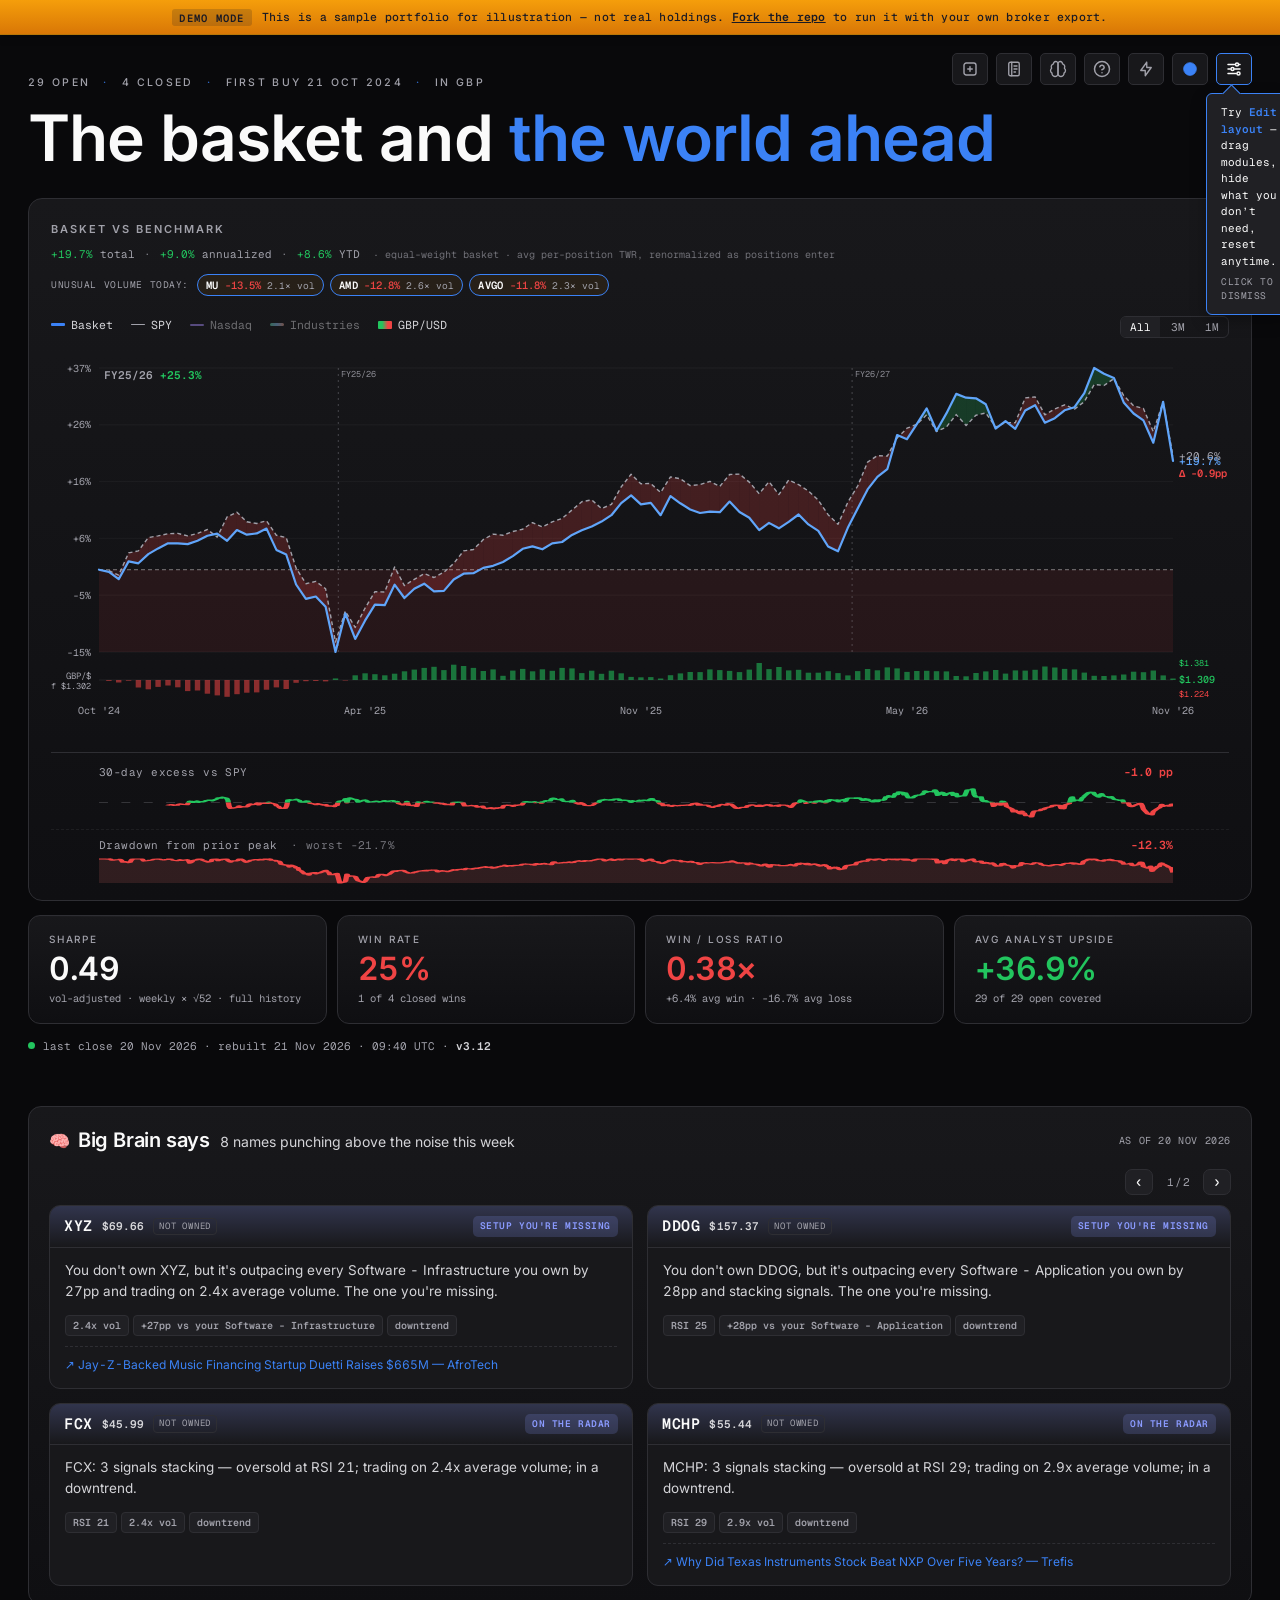
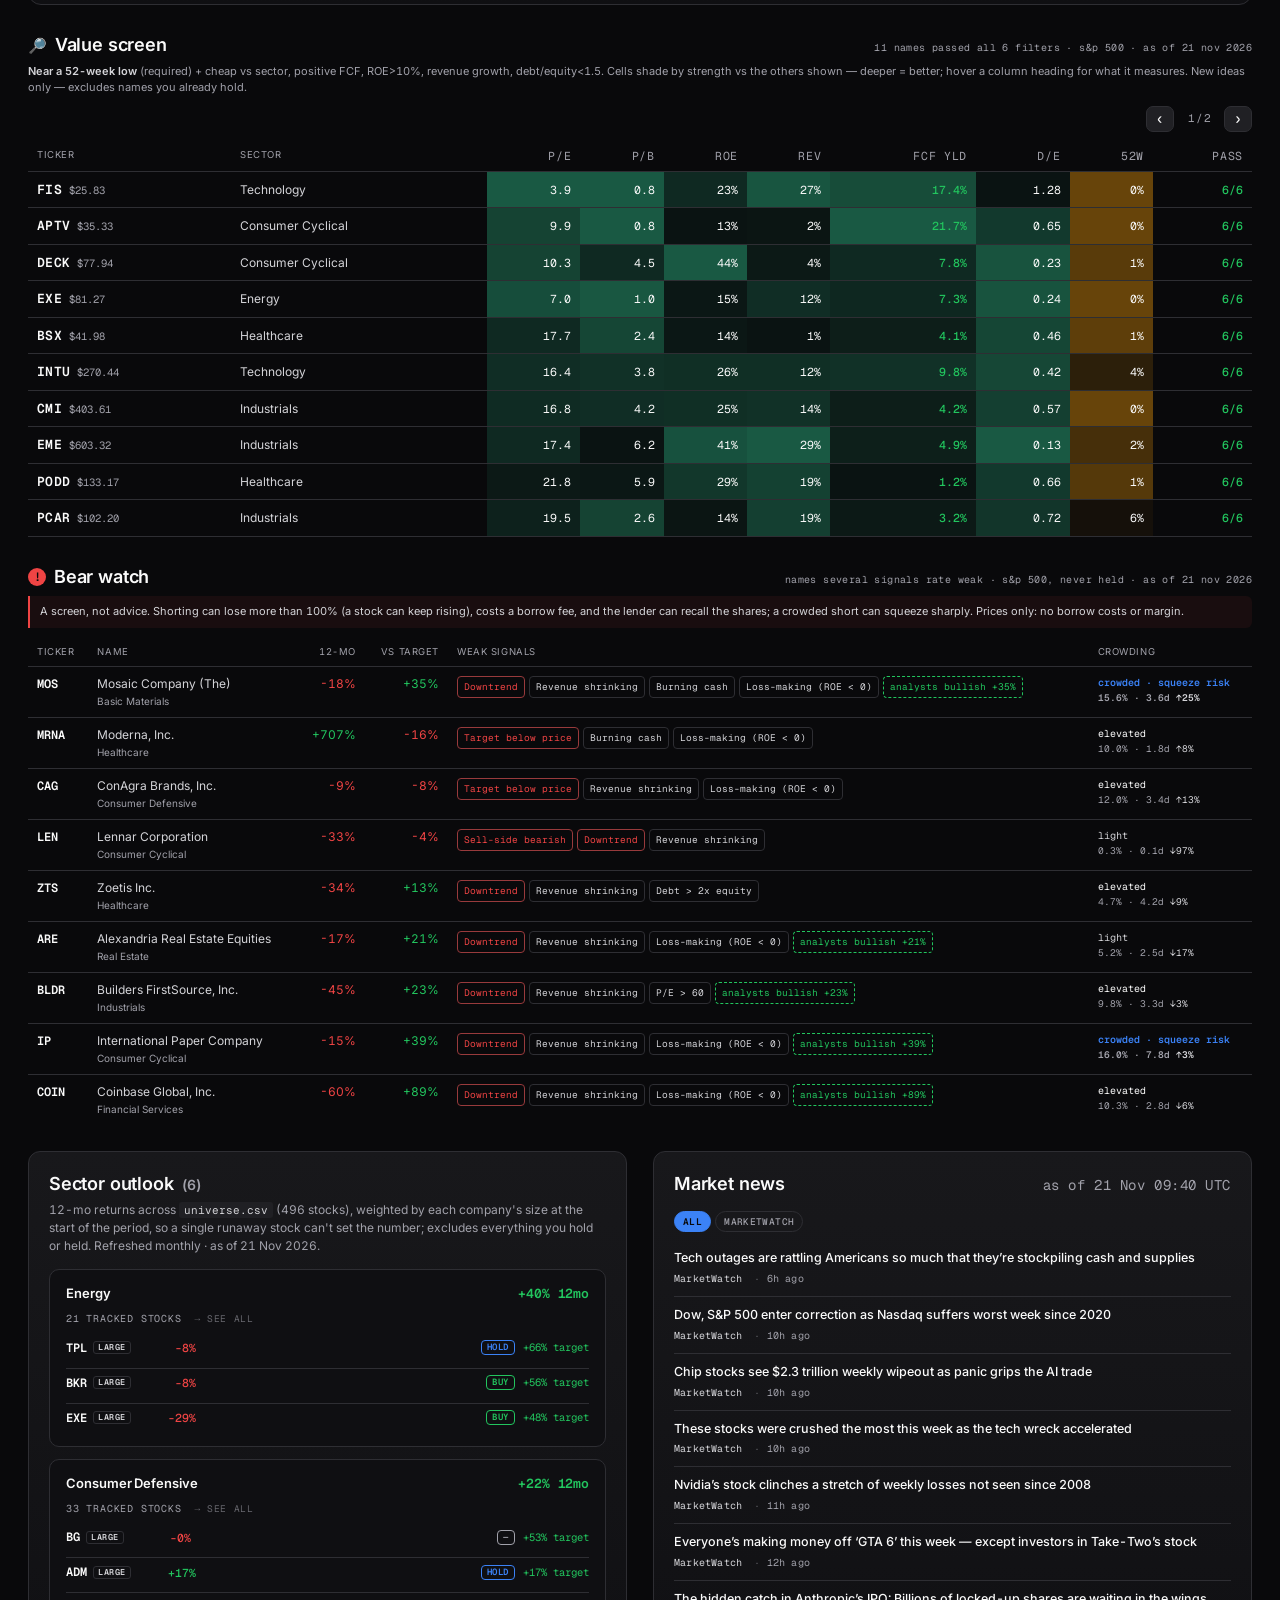
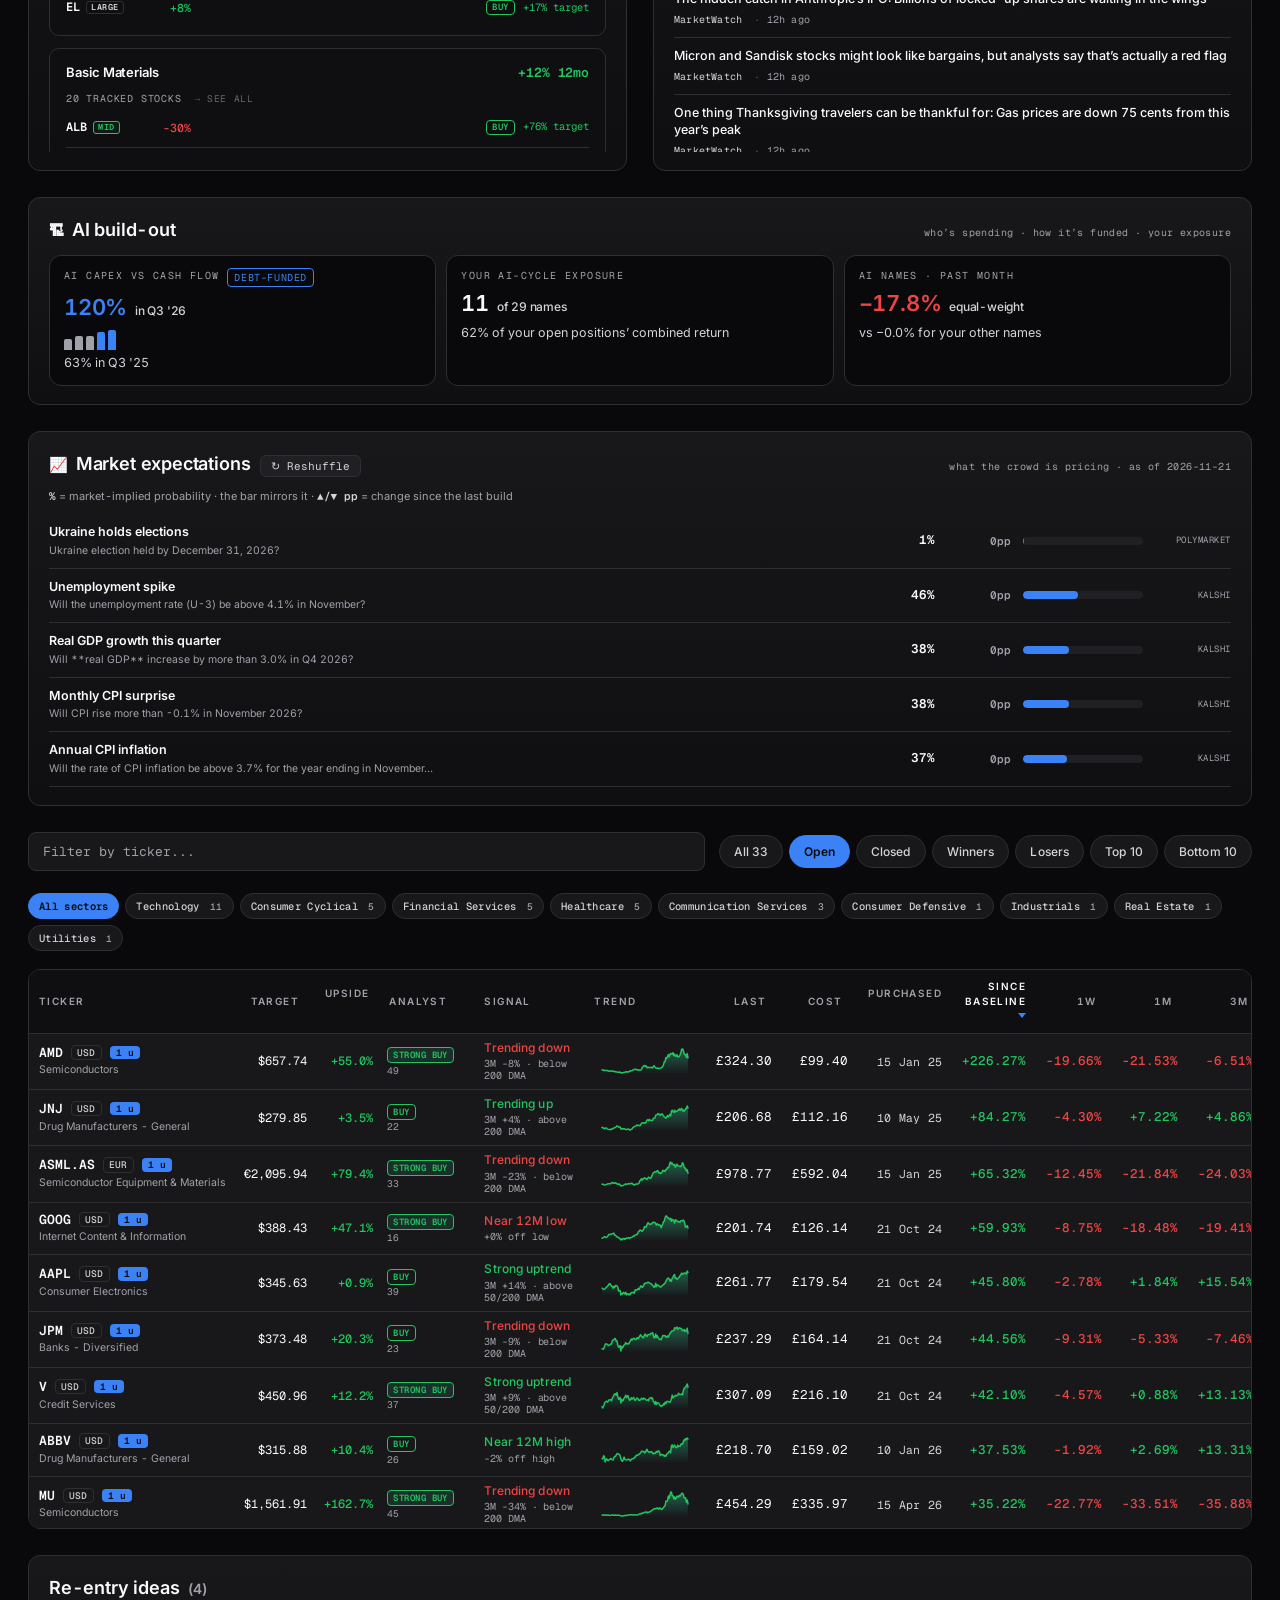
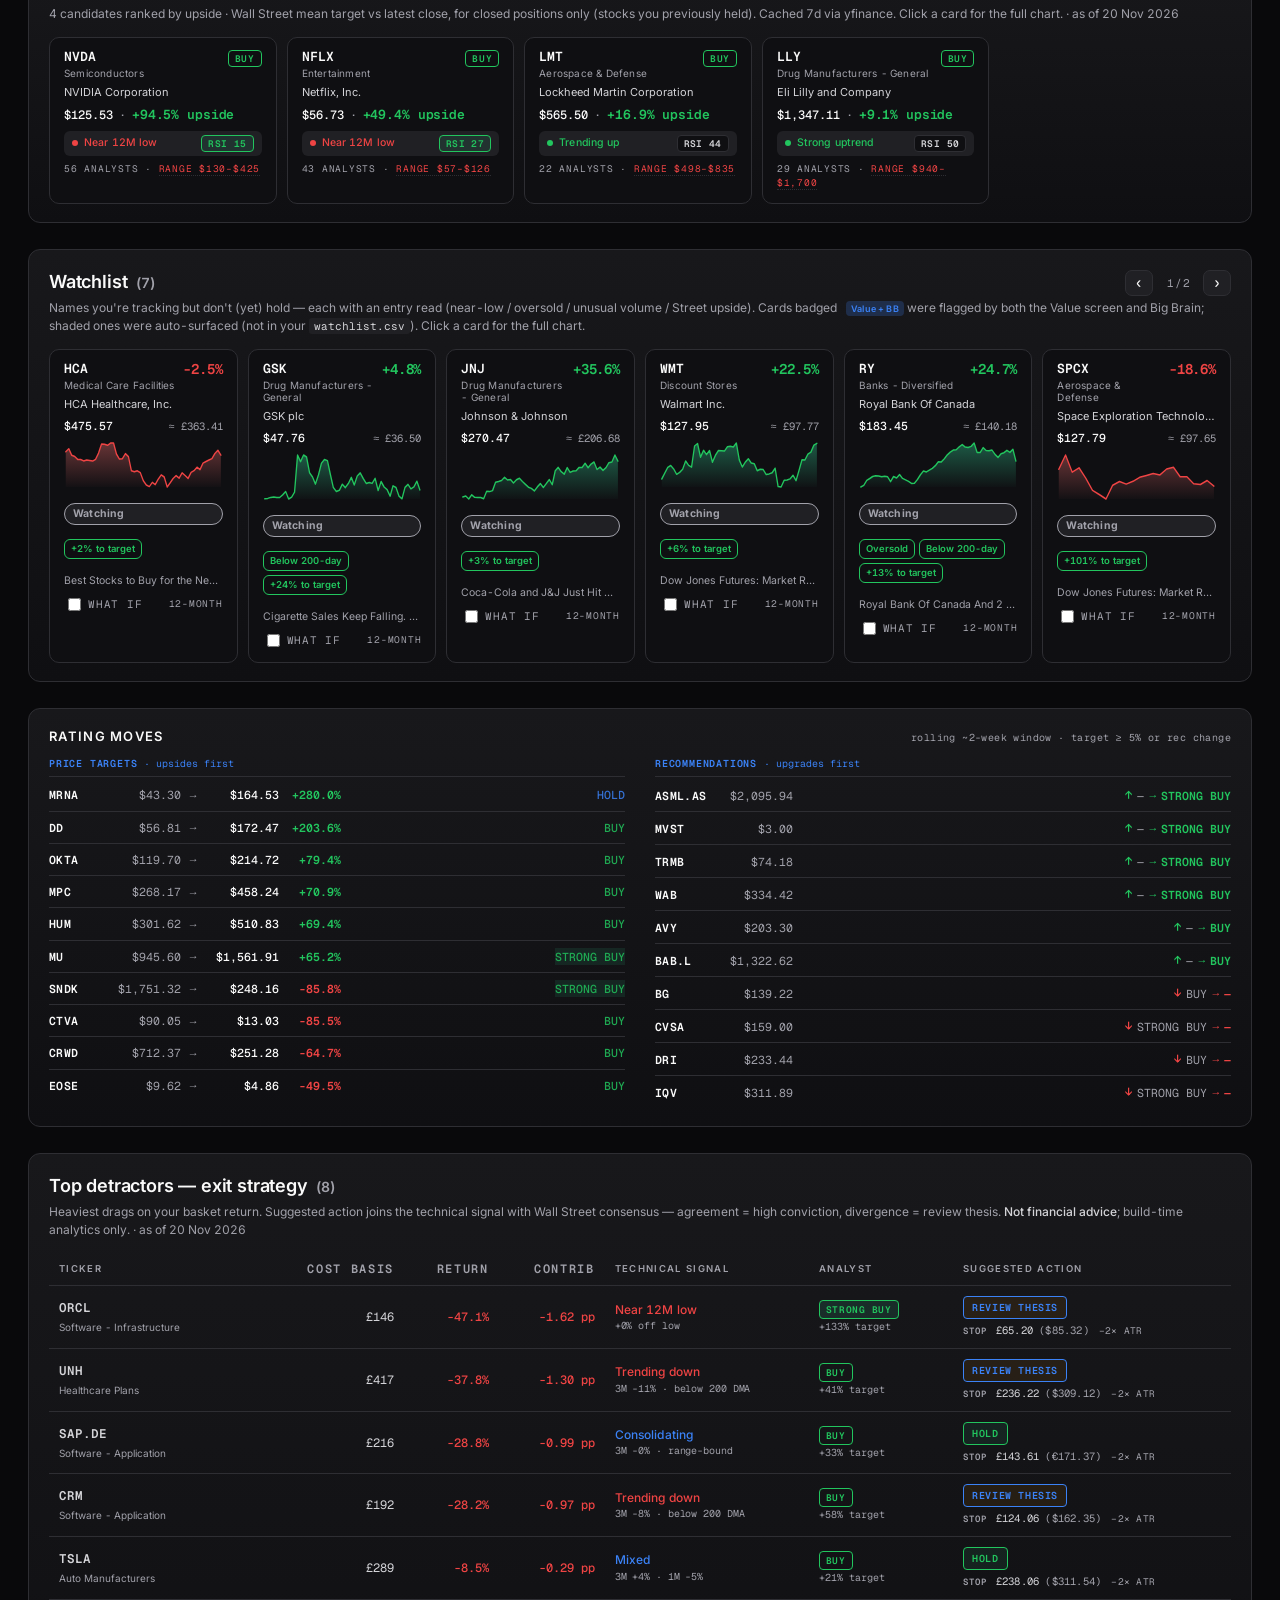
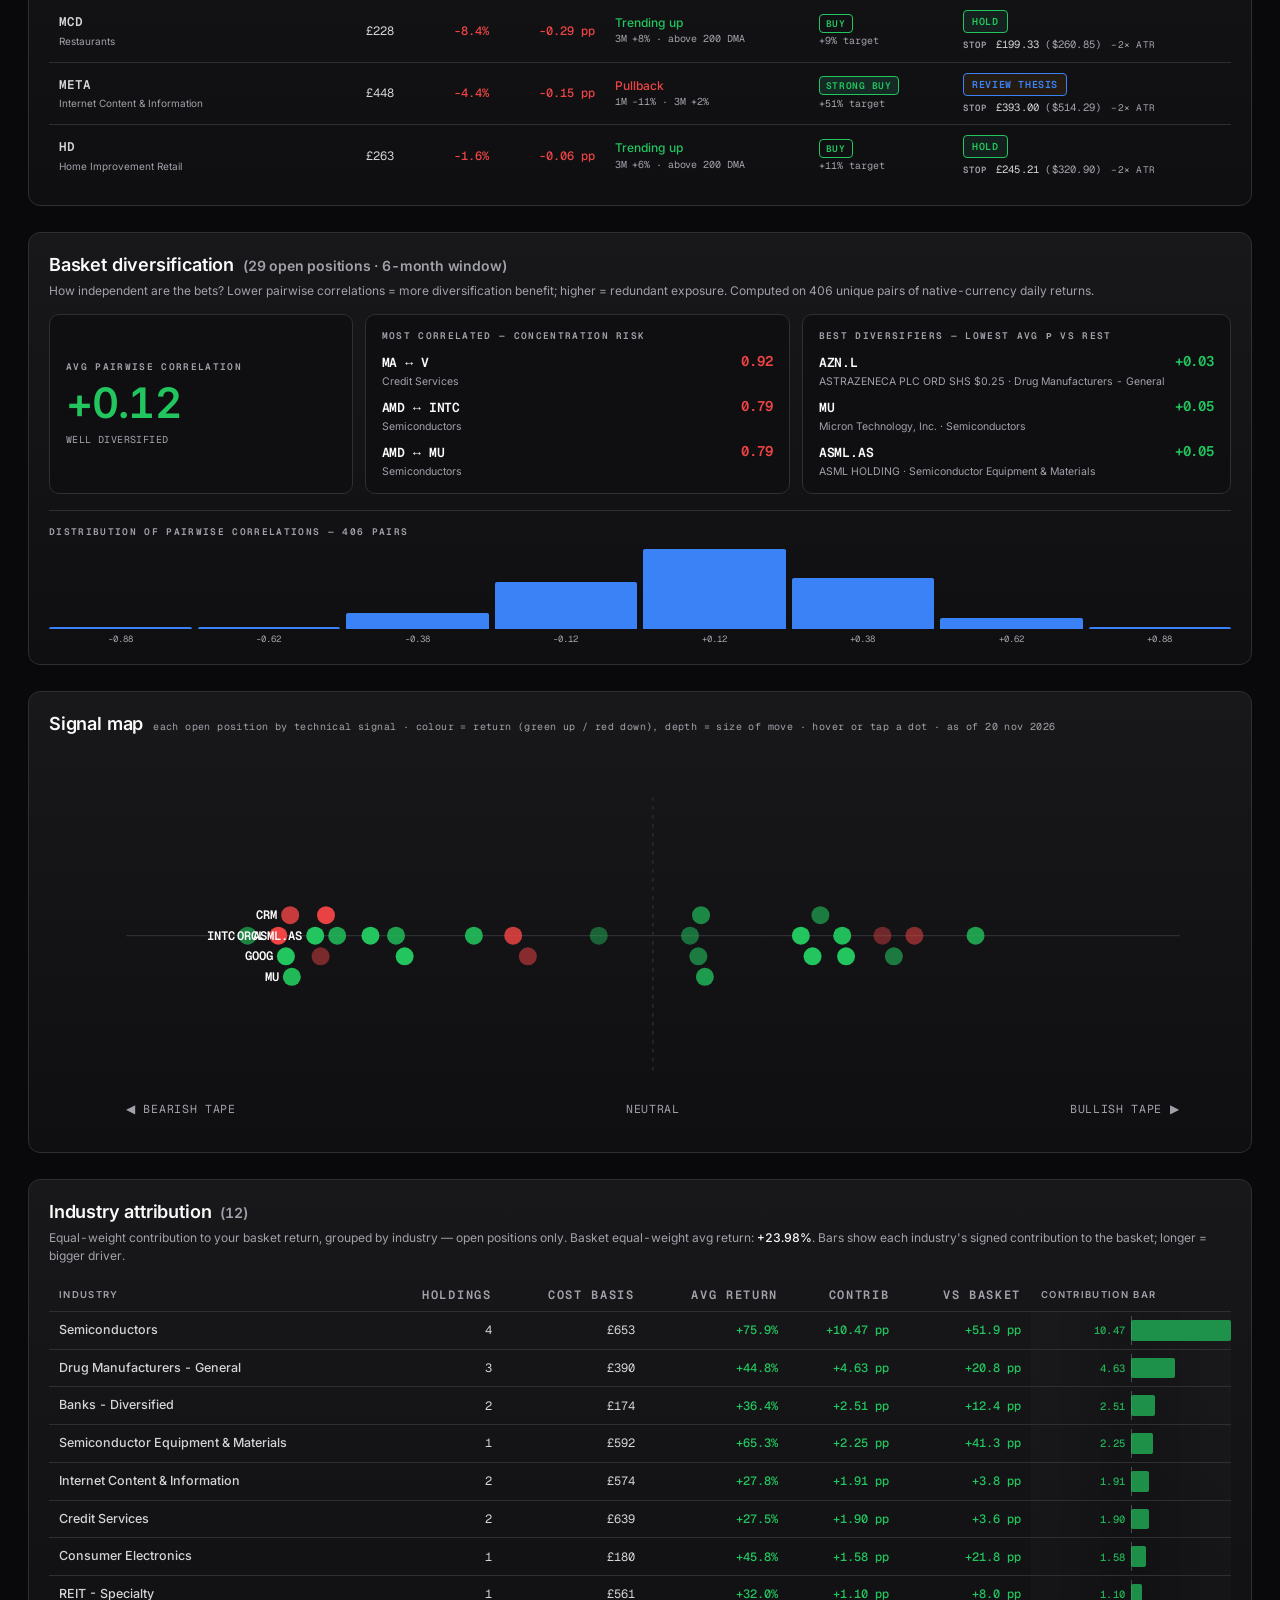
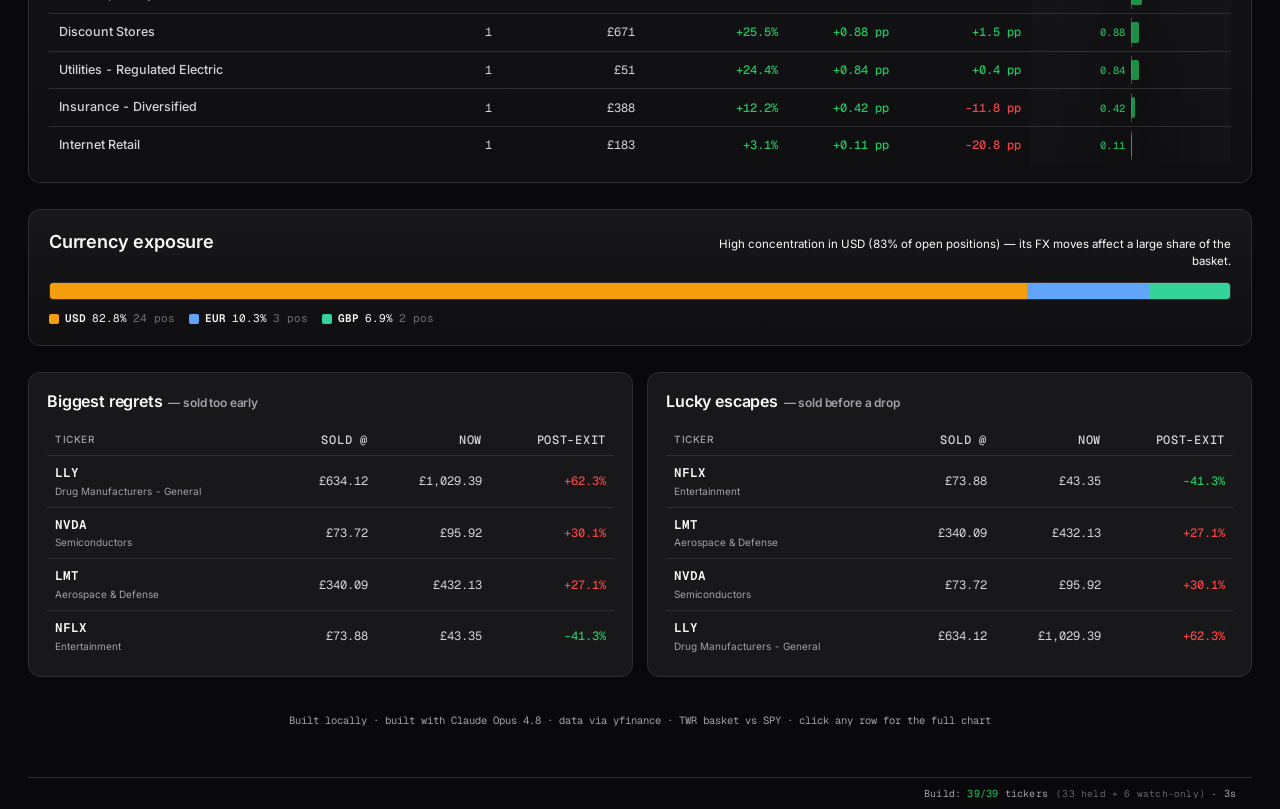
==== demo.html @ 40624c09 "Daily rebuild 2026-11-21 09:40 UTC" ====
<!DOCTYPE html>
<html lang="en">
<head>
<meta charset="utf-8">
<meta name="viewport" content="width=device-width,initial-scale=1">
<!-- v1.9: inline SVG favicon so we silence the favicon.ico 404 without
     adding a binary file to the repo. Minimal line-chart glyph in the
     accent color -- looks reasonable at 16x16 in the tab. -->
<link rel="icon" type="image/svg+xml" href="data:image/svg+xml,%3Csvg xmlns='http://www.w3.org/2000/svg' viewBox='0 0 32 32'%3E%3Crect width='32' height='32' rx='6' fill='%230b0e17'/%3E%3Cpolyline points='5,22 11,17 16,20 21,11 27,6' fill='none' stroke='%23f59e0b' stroke-width='2.5' stroke-linecap='round' stroke-linejoin='round'/%3E%3C/svg%3E">
<title>Portfolio &middot; since 21 Oct 2024</title>
<style>
:root{--watch-cols-desktop:6;--watch-cols-mobile:3}
/* v3.12: self-hosted fonts (SIL Open Font License 1.1; licences in this folder).
   Latin subset only. Browsers download a face only when text uses it, so
   Neon Coast's Anton and Classic's Geist / Instrument Serif load on demand.
   docs/fonts is replaced at build time (docs: fonts, demo: docs/fonts). */
@font-face{font-family:"Inter";font-style:normal;font-weight:400 700;font-display:swap;src:url("docs/fonts/inter-normal-400-700.woff2") format("woff2");unicode-range:U+0000-00FF, U+0131, U+0152-0153, U+02BB-02BC, U+02C6, U+02DA, U+02DC, U+0304, U+0308, U+0329, U+2000-206F, U+20AC, U+2122, U+2191, U+2193, U+2212, U+2215, U+FEFF, U+FFFD}
@font-face{font-family:"Geist Mono";font-style:normal;font-weight:400 600;font-display:swap;src:url("docs/fonts/geistmono-normal-400-600.woff2") format("woff2");unicode-range:U+0000-00FF, U+0131, U+0152-0153, U+02BB-02BC, U+02C6, U+02DA, U+02DC, U+0304, U+0308, U+0329, U+2000-206F, U+20AC, U+2122, U+2191, U+2193, U+2212, U+2215, U+FEFF, U+FFFD}
@font-face{font-family:"Geist";font-style:normal;font-weight:400 600;font-display:swap;src:url("docs/fonts/geist-normal-400-600.woff2") format("woff2");unicode-range:U+0000-00FF, U+0131, U+0152-0153, U+02BB-02BC, U+02C6, U+02DA, U+02DC, U+0304, U+0308, U+0329, U+2000-206F, U+20AC, U+2122, U+2191, U+2193, U+2212, U+2215, U+FEFF, U+FFFD}
@font-face{font-family:"Anton";font-style:normal;font-weight:400;font-display:swap;src:url("docs/fonts/anton-normal-400.woff2") format("woff2");unicode-range:U+0000-00FF, U+0131, U+0152-0153, U+02BB-02BC, U+02C6, U+02DA, U+02DC, U+0304, U+0308, U+0329, U+2000-206F, U+20AC, U+2122, U+2191, U+2193, U+2212, U+2215, U+FEFF, U+FFFD}
@font-face{font-family:"Instrument Serif";font-style:italic;font-weight:400;font-display:swap;src:url("docs/fonts/instrumentserif-italic-400.woff2") format("woff2");unicode-range:U+0000-00FF, U+0131, U+0152-0153, U+02BB-02BC, U+02C6, U+02DA, U+02DC, U+0304, U+0308, U+0329, U+2000-206F, U+20AC, U+2122, U+2191, U+2193, U+2212, U+2215, U+FEFF, U+FFFD}
@font-face{font-family:"Instrument Serif";font-style:normal;font-weight:400;font-display:swap;src:url("docs/fonts/instrumentserif-normal-400.woff2") format("woff2");unicode-range:U+0000-00FF, U+0131, U+0152-0153, U+02BB-02BC, U+02C6, U+02DA, U+02DC, U+0304, U+0308, U+0329, U+2000-206F, U+20AC, U+2122, U+2191, U+2193, U+2212, U+2215, U+FEFF, U+FFFD}

  :root {
    /* v3.11 default -- neutral zinc greys + blue accent (shadcn/ui colours, MIT),
       Inter + Geist Mono (OFL). Chosen for readability: secondary labels
       contrast ~6.9:1 on cards (the May default's were 3.5:1, below the 4.5:1
       small-text minimum). Overridden by body.palette-* below; the May look
       lives on as body.palette-classic. */
    --ink:#09090b; --ink-soft:#0f0f12; --surface:#18181b; --surface-2:#202024;
    --border:#2e2e33; --text:#fafafa; --text-2:#d4d4d8; --text-dim:#a1a1aa;
    --up:#22c55e; --down:#ef4444; --accent:#3b82f6;
    --hero-basket:#60a5fa;   /* hero basket line; read by renderHeroChart */
    --font-display:"Inter",system-ui,-apple-system,sans-serif;
    --font-ui:"Inter",system-ui,-apple-system,sans-serif;
    --font-mono:"Geist Mono","SF Mono",Consolas,monospace;   /* rounder than JetBrains Mono */
    --display-weight:600;    /* headings; serif/poster palettes set 400 */
    --page-glow:none;        /* body background-image; Classic restores its glow */
  }
  /* Classic -- the May 2026 default (dark + amber, Instrument Serif headings);
     v3.12: --text-dim lightened #6b7185 -> #868b9d to meet 4.5:1 small-text contrast.
     Its fonts are fetched on demand when chosen (setupPalette). */
  body.palette-classic{
    --ink:#0b0e17; --ink-soft:#11151f; --surface:#161b27; --surface-2:#1d2330;
    --border:#232a3d; --text:#ece8e0; --text-2:#b4b9c4; --text-dim:#868b9d;
    --up:#34d399; --down:#f87171; --accent:#f59e0b;
    --hero-basket:#f59e0b;
    --font-display:"Instrument Serif",Georgia,serif;
    --font-ui:"Geist",system-ui,-apple-system,sans-serif;
    --font-mono:"Geist Mono","JetBrains Mono","SF Mono",Consolas,monospace;
    --display-weight:400;
    --page-glow:
      radial-gradient(ellipse 1200px 600px at 85% -8%,rgba(245,158,11,0.07),transparent 60%),
      radial-gradient(ellipse 900px 500px at 0% 0%,rgba(52,211,153,0.045),transparent 60%),
      radial-gradient(ellipse 700px 400px at 100% 100%,rgba(248,113,113,0.03),transparent 60%);
  }
  body.palette-classic h1{letter-spacing:-0.01em}
  body.palette-classic h1 em{font-style:italic}
  /* Palette A — Softer dark (lighter version of default, easier on eyes) */
  body.palette-softdark{
    --ink:#1a1d29; --ink-soft:#22263a; --surface:#262b3a; --surface-2:#2f3548;
    --border:#3a4156; --text:#f1f5f9; --text-2:#cbd5e1; --text-dim:#95a0b8;
    --up:#34d399; --down:#fb7185; --accent:#fbbf24;
  }
  /* Palette B — Editorial light (FT/NYT vibe, prints well, dense-table friendly) */
  body.palette-light{
    --ink:#fffaf0; --ink-soft:#fff5e6; --surface:#ffffff; --surface-2:#f5efe2;
    --border:#e2d8c2; --text:#1f2937; --text-2:#4a5568; --text-dim:#796956;
    --up:#047857; --down:#b91c1c; --accent:#ad1f17;
  }
  /* Palette C — Bloomberg amber-on-black (terminal aesthetic) */
  body.palette-bloomberg{
    --ink:#000000; --ink-soft:#0a0a0a; --surface:#111111; --surface-2:#1a1a1a;
    --border:#2a2a2a; --text:#ffb800; --text-2:#cc9300; --text-dim:#a77d00;
    --up:#00ff66; --down:#ff3030; --accent:#ffb800;
  }
  /* Palette D -- Neon Coast (v3.8): 80s neon-coast sunset. Gains cyan, losses
     orange-red, accent hot pink -- three distinct hues so up/down never read as
     the accent. Display type switches to Anton (loaded on demand by the JS). */
  body.palette-neon{
    --ink:#140a24; --ink-soft:#1b0f30; --surface:#22133a; --surface-2:#2c1a48;
    --border:#3f2866; --text:#fdf2ff; --text-2:#dccaf0; --text-dim:#a48cc6;
    --up:#22d3ee; --down:#ff7a45; --accent:#ff3fa4;
    --hero-basket:#ff3fa4;
    --font-display:"Anton",Impact,"Arial Narrow",sans-serif;
    --display-weight:400;
  }
  /* Palette toggle pill cluster (top-right of header) */
  /* Demo-mode banner: rendered above everything on public builds (log.xlsx
     absent → CI auto-falls-through to transactions.csv). Stays sticky to the
     top of the viewport so it's visible even while scrolling deep modules. */
  .demo-banner{
    position:sticky;top:0;z-index:60;
    background:linear-gradient(180deg, #f59e0b 0%, #d97706 100%);
    color:#1a1a24;padding:9px 18px;
    font-family:var(--font-mono);font-size:11.5px;line-height:1.4;
    text-align:center;letter-spacing:0.02em;
    border-bottom:1px solid rgba(0,0,0,0.25);
    box-shadow:0 2px 8px rgba(0,0,0,0.25);
  }
  .demo-banner-tag{font-weight:700;letter-spacing:0.12em;margin-right:10px;
    padding:1.5px 7px;background:rgba(26,26,36,0.18);border-radius:3px;
    font-size:10.5px;text-transform:uppercase}
  .demo-banner-text{font-weight:500}
  .demo-banner a{color:inherit;text-decoration:underline;font-weight:600}
  .demo-banner a:hover{text-decoration:none}
  @media (max-width:700px){
    .demo-banner{padding:8px 12px;font-size:10.5px}
    .demo-banner-tag{display:block;margin:0 0 4px 0}
  }

  /* Top-right control cluster: layout editor + palette toggle */
  .topbar{
    position:absolute;top:18px;right:28px;z-index:30;
    display:flex;gap:8px;align-items:center;
  }
  .layout-toggle,.layout-reset{
    background:var(--surface);border:1px solid var(--border);color:var(--text-dim);
    padding:4px 9px;border-radius:5px;cursor:pointer;font-family:var(--font-mono);
    font-size:10px;letter-spacing:0.06em;text-transform:uppercase;transition:all 0.15s;
  }
  .layout-toggle:hover,.layout-reset:hover{color:var(--text);border-color:var(--text-dim)}
  .layout-toggle.active{background:var(--accent);color:var(--ink);
    border-color:var(--accent);font-weight:600}
  /* v2.1: icon-only variant of the topbar buttons. Fixed-size square button
     with the SVG icon centered; tooltip slides in below on hover. Saves
     horizontal space (28px vs ~80px+ per text label) so the topbar fits
     more controls without crowding. Keeps the .layout-toggle base styling
     so .active state (accent bg) still works for toggle buttons. */
  .icon-btn{
    width:36px;height:32px;padding:0;
    display:inline-flex;align-items:center;justify-content:center;
    position:relative;
  }
  /* Re-assert the [hidden] override -- our .icon-btn display:inline-flex has
     higher specificity than the UA default [hidden]{display:none}, so the
     Reset button would stay visible without this. */
  .icon-btn[hidden]{display:none}
  .icon-btn svg{width:18px;height:18px;display:block;stroke:currentColor}
  /* Palette icon uses fill (currentColor) since it's a solid swatch
     representing the active accent. */
  .palette-cycle-btn svg{color:var(--accent)}
  /* Tooltip: data-tooltip drives a CSS pseudo-element. Slides in 3px on
     hover with a 150ms fade. position:fixed-ish via absolute against the
     .icon-btn -- which is already position:relative. */
  .icon-btn[data-tooltip]::after{
    content:attr(data-tooltip);
    position:absolute;top:calc(100% + 6px);left:50%;
    transform:translate(-50%,-3px);
    background:var(--surface-2);border:1px solid var(--border);
    border-radius:4px;padding:4px 9px;
    font-family:var(--font-mono);font-size:10px;letter-spacing:0.06em;
    text-transform:uppercase;color:var(--text);white-space:nowrap;
    opacity:0;pointer-events:none;
    transition:opacity 0.15s ease,transform 0.15s ease;
    z-index:50;
  }
  .icon-btn:hover[data-tooltip]::after,
  .icon-btn:focus-visible[data-tooltip]::after{
    opacity:1;transform:translate(-50%,0);
  }
  /* Desktop-view toggle: only visible on narrow viewports (where the mobile
     media queries activate). When toggled on (`body.force-desktop`), the body
     gets a min-width so the desktop layout always renders -- the page becomes
     horizontally scrollable on phones, which is the trade-off the user opts
     into when they tap this button. Wikipedia / Reddit use the same pattern. */
  .desktop-mode-btn{display:none}
  @media (max-width:900px){
    .desktop-mode-btn{display:inline-flex}
  }
  body.force-desktop{min-width:1100px}
  body.force-desktop .desktop-mode-btn{display:inline-flex !important}
  /* v3.8.1: show what a tap switches TO -- monitor normally, phone while forced */
  .desktop-mode-btn .ic-mobile{display:none}
  .desktop-mode-btn.active .ic-desktop{display:none}
  .desktop-mode-btn.active .ic-mobile{display:block}
  /* v2.1: when force-desktop pushes the page wider than the viewport, the
     topbar (position:absolute right:28px) lands off-screen because right is
     measured from the now-1100px container's edge. Switch to position:fixed
     so the controls stay at top-right of the VIEWPORT regardless of scroll. */
  /* v3.8.1: ...but on a phone a forced 1100px page widens the LAYOUT viewport
     to ~1100px and fixed elements anchor to that, so right:28px put the topbar
     ~700px off-screen (no way back to mobile view without scrolling sideways).
     Anchor it left, where the screen starts; the header makes room below it.
     JS (placeTopbar) drops it under the demo banner when one is present. */
  body.force-desktop .topbar{position:fixed;top:18px;left:12px;right:auto}
  body.force-desktop header{padding-top:64px}
  /* Pulse halo around the Edit-layout button while the discovery hint is up.
     box-shadow keeps it paint-only — the button's layout box never grows so
     nothing nearby reflows. */
  @keyframes edit-pulse{
    0%,100%{box-shadow:0 0 0 0 rgba(245,158,11,0.55)}
    50%    {box-shadow:0 0 0 8px rgba(245,158,11,0)}
  }
  .layout-toggle.pulse{
    animation:edit-pulse 1.8s ease-in-out infinite;
    border-color:var(--accent);color:var(--text);
  }
  /* One-time tooltip; position is JS-set via editBtn.getBoundingClientRect()
     when shown, so the arrow always points at the actual Edit-layout button
     regardless of topbar contents or screen size. CSS provides the visual
     dressing; the `position:fixed` + top/left values are overwritten on show. */
  .edit-tooltip{
    position:fixed;z-index:35;
    background:var(--surface-2);border:1px solid var(--accent);
    border-radius:6px;padding:10px 14px;max-width:260px;
    font-family:var(--font-mono);font-size:11px;line-height:1.5;color:var(--text);
    box-shadow:0 6px 16px rgba(0,0,0,0.30);cursor:pointer;
  }
  .edit-tooltip::before{
    content:'';position:absolute;top:-7px;left:18px;
    width:12px;height:12px;background:var(--surface-2);
    border-top:1px solid var(--accent);border-left:1px solid var(--accent);
    transform:rotate(45deg);
  }
  .edit-tooltip strong{color:var(--accent);font-weight:600}
  .edit-tooltip-dismiss{display:block;margin-top:6px;font-size:9.5px;
    color:var(--text-dim);text-transform:uppercase;letter-spacing:0.06em}
  @media (max-width:700px){
    .edit-tooltip{right:8px;left:8px;max-width:none;top:48px}
  }
  .palette-toggle{display:flex;gap:4px;
    font-family:var(--font-mono);font-size:10px;letter-spacing:0.06em;
  }
  .palette-toggle button{
    background:var(--surface);border:1px solid var(--border);color:var(--text-dim);
    padding:4px 9px;border-radius:5px;cursor:pointer;font-family:inherit;font-size:inherit;
    text-transform:uppercase;letter-spacing:inherit;transition:all 0.15s;
  }
  .palette-toggle button:hover{color:var(--text);border-color:var(--text-dim)}
  .palette-toggle button.active{background:var(--accent);color:var(--ink);
    border-color:var(--accent);font-weight:600}

  /* v3.3 Shockwave panel -- slide-open like the Doctor. */
  .shockwave-btn[aria-pressed="true"]{background:var(--accent);color:var(--ink);border-color:var(--accent)}
  .shockwave-wrap{max-height:0;overflow:hidden;opacity:0;margin:0;transition:max-height .3s ease,opacity .3s ease,margin .3s ease}
  .shockwave-wrap.is-open{max-height:3000px;opacity:1;margin:10px 0 4px}
  @media (prefers-reduced-motion:reduce){.shockwave-wrap{transition:none}.sw-field .dot{transition:none}.sw-field .pz{animation:none}}
  .shockwave-card{background:var(--card);border:1px solid var(--border);border-radius:12px;padding:16px 18px}
  .sw-head{display:flex;align-items:center;gap:10px}
  .sw-eyebrow{font-size:.72rem;letter-spacing:.08em;text-transform:uppercase;color:var(--text-dim)}
  /* v3.4.1: NOT margin-left:auto — the absolute topbar (top-right) would hide a
     right-aligned as-of on these full-width panels. Sits inline after the eyebrow. */
  .sw-asof{font-size:.72rem;color:var(--text-dim)}
  .sw-chips{display:flex;flex-wrap:wrap;gap:7px;margin:12px 0}
  .sw-chip{font-size:12px;padding:5px 9px;display:flex;align-items:center;gap:6px;background:var(--bg);border:1px solid var(--border);border-radius:8px;color:var(--text);cursor:pointer}
  .sw-chip:hover{border-color:var(--text-dim)}
  .sw-lk{width:8px;height:8px;border-radius:50%;display:inline-block}
  .sw-controls{display:flex;gap:16px;flex-wrap:wrap;align-items:flex-start}
  .sw-sliders{flex:1 1 260px;min-width:240px}
  .sw-srow{display:flex;align-items:center;gap:10px;margin-bottom:7px}
  .sw-srow span.l{font-size:12px;color:var(--text-dim);min-width:88px}
  .sw-srow input{flex:1}
  .sw-srow span.v{font-size:12px;font-weight:600;min-width:42px;text-align:right}
  .sw-sizelbl{font-size:11px;color:var(--text-dim);display:block;margin-bottom:4px}
  .sw-size{display:flex}
  .sw-seg{font-size:11px;padding:4px 9px;background:var(--bg);border:1px solid var(--border);color:var(--text-dim);cursor:pointer}
  .sw-seg:first-child{border-radius:8px 0 0 8px}
  .sw-seg:last-child{border-radius:0 8px 8px 0}
  .sw-seg.on{background:var(--accent);color:var(--ink);border-color:var(--accent);font-weight:600}
  .sw-hero{font-family:var(--font-display);font-weight:var(--display-weight);font-size:34px;line-height:1.1;margin:12px 0 2px;font-variant-numeric:tabular-nums}
  .sw-hero small{font-family:inherit;font-size:12px;color:var(--text-dim);margin-left:8px}
  .sw-action{font-size:13px;line-height:1.5;padding:8px 11px;border-left:3px solid var(--border);margin:8px 0 4px;color:var(--text)}
  .sw-field{width:100%;height:auto;margin-top:6px}
  .sw-field .dot{transition:transform .5s ease}
  .sw-field .dot circle{transition:fill .3s ease,r .3s ease,opacity .3s ease}
  @keyframes swpulse{0%,100%{opacity:1}50%{opacity:.3}}
  .sw-field .pz{animation:swpulse 1s ease-in-out infinite}
  .sw-impact{margin-top:8px}
  .sw-ihead{display:flex;align-items:center;gap:8px;padding:0 0 3px;font-size:10px;color:var(--text-dim);text-transform:uppercase;letter-spacing:.04em;border-bottom:1px solid var(--border);margin-bottom:3px}
  .sw-ibar{display:flex;align-items:center;gap:8px;padding:2px 0;font-size:12px}
  .sw-ibrk{font-size:10.5px;color:var(--text-dim);font-variant-numeric:tabular-nums;white-space:nowrap;min-width:118px;text-align:right}
  @media (max-width:620px){.sw-ibrk{display:none}}
  .sw-more{font-size:12px;color:var(--accent);cursor:pointer;margin-top:4px}
  .sw-note{font-size:11.5px;color:var(--text-dim);margin-top:10px}

  /* v3.2 Doctor panel -- mirrors the pocket-lesson slide-open pattern. */
  .doctor-btn[aria-pressed="true"]{background:var(--accent);color:var(--ink);border-color:var(--accent)}
  .signal-stacking-btn[aria-pressed="true"]{background:var(--accent);color:var(--ink);border-color:var(--accent)}
  .doctor-wrap{max-height:0;overflow:hidden;opacity:0;margin:0;
    transition:max-height .3s ease,opacity .3s ease,margin .3s ease}
  .doctor-wrap.is-open{max-height:1200px;opacity:1;margin:10px 0 4px}
  @media (prefers-reduced-motion:reduce){.doctor-wrap{transition:none}}
  .doctor-card{background:var(--card);border:1px solid var(--border);
    border-radius:12px;padding:16px 18px}
  .doctor-head{display:flex;align-items:center;gap:10px;flex-wrap:wrap}
  .doctor-eyebrow{font-size:.72rem;letter-spacing:.08em;text-transform:uppercase;
    color:var(--text-dim)}
  .doctor-state{font-weight:700;font-size:.78rem;padding:2px 8px;border-radius:999px}
  .doctor-state.doc-ok{background:rgba(52,211,153,.15);color:#34d399}
  .doctor-state.doc-warn{background:rgba(251,191,36,.15);color:#fbbf24}
  .doctor-state.doc-bad{background:rgba(248,113,113,.15);color:#f87171}
  /* v3.4.1: inline (not right-aligned) so the absolute topbar doesn't cover it. */
  .doctor-asof{font-size:.72rem;color:var(--text-dim)}
  .doctor-chips{display:flex;flex-wrap:wrap;gap:6px;margin:10px 0 0}
  .doc-chip{font-size:.72rem;padding:2px 8px;border-radius:999px;
    border:1px solid var(--border);color:var(--text-dim)}
  .doc-chip.doc-danger{border-color:#f87171;color:#f87171}
  .doc-chip.doc-warning{border-color:#fbbf24;color:#fbbf24}
  .doctor-diagnosis{font-family:var(--font-display);font-size:.95rem;
    line-height:1.5;color:var(--text);margin:10px 0 14px}
  .doctor-actions{display:grid;grid-template-columns:repeat(3,1fr);gap:12px}
  @media (max-width:760px){.doctor-actions{grid-template-columns:1fr}}
  .doc-card{background:var(--bg);border:1px solid var(--border);border-radius:10px;
    padding:12px}
  .doc-lens{font-size:.7rem;letter-spacing:.06em;text-transform:uppercase;
    color:var(--text-dim);margin-bottom:6px}
  .doc-verb{font-weight:700;font-size:.8rem;text-transform:capitalize}
  .doc-verb.doc-bad{color:#f87171} .doc-verb.doc-warn{color:#fbbf24}
  .doc-verb.doc-ok{color:#34d399} .doc-verb.doc-neutral{color:var(--text-dim)}
  .doc-tk{font-family:ui-monospace,SFMono-Regular,Menlo,monospace;font-size:.8rem;color:var(--text)}
  .doc-why{font-size:.82rem;line-height:1.45;color:var(--text);margin:6px 0 0}
  .doc-link{font-size:.74rem;color:var(--accent);margin-top:8px;display:inline-block;
    text-decoration:none;cursor:pointer}
  a.doc-link:hover{text-decoration:underline}
  a.doc-link:focus-visible{outline:2px solid var(--accent);outline-offset:2px;border-radius:3px}
  /* v3.4 #1: brief highlight when a Doctor link scrolls you to its module. */
  @keyframes moduleFlash{0%{background:var(--accent-soft,rgba(99,102,241,.18))}
    100%{background:transparent}}
  .module.module-flash{animation:moduleFlash 1.5s ease-out}
  /* v3.4 #5: non-owned analyst snapshot card (rendered in the info-modal body). */
  .rmm-card{font-size:.86rem}
  .rmm-tag{display:inline-block;font-size:.64rem;text-transform:uppercase;
    letter-spacing:.1em;color:var(--text-dim);border:1px solid var(--border);
    border-radius:999px;padding:2px 9px;margin-bottom:14px}
  .rmm-grid{display:flex;flex-direction:column;gap:9px}
  .rmm-row{display:flex;justify-content:space-between;align-items:baseline;gap:14px;
    padding-bottom:9px;border-bottom:1px solid var(--border)}
  .rmm-k{color:var(--text-dim)}
  .rmm-v{font-family:'Geist Mono',monospace;text-align:right}
  .rmm-up{margin-left:6px;font-size:.82rem}
  .rmm-up.pos{color:var(--up)}
  .rmm-up.neg{color:var(--down)}
  .rmm-move{margin-top:14px;font-size:.8rem;color:var(--text-2)}
  .rmm-move .rmm-k{margin-right:5px;text-transform:uppercase;
    font-size:.64rem;letter-spacing:.08em}
  /* v3.4 #2: Signal stacking toggled panel (mirrors .doctor-wrap). */
  .signal-stacking-wrap{max-height:0;overflow:hidden;opacity:0;
    transition:max-height .35s ease,opacity .3s ease,margin .3s ease;margin:0 auto}
  .signal-stacking-wrap.is-open{max-height:1400px;opacity:1;margin:0 auto 22px}
  .signal-stacking-card{background:var(--surface);border:0.5px solid var(--border);
    border-radius:12px;padding:16px 18px;max-width:760px;margin:0 auto}
  .ss-head{display:flex;align-items:baseline;gap:10px;flex-wrap:wrap;margin-bottom:10px}
  .ss-eyebrow{font-size:12px;text-transform:uppercase;letter-spacing:.12em;
    color:var(--text);font-weight:600}
  .ss-asof{margin-left:auto;font-family:'Geist Mono',monospace;font-size:11px;
    color:var(--text-dim)}
  .ss-list{display:flex;flex-direction:column;gap:2px}
  .ss-row{display:flex;align-items:center;gap:10px;padding:7px 0;
    border-bottom:0.5px solid var(--border)}
  .ss-row:last-child{border-bottom:none}
  .ss-tkr{font-family:'Geist Mono',monospace;font-size:13px;color:var(--accent);
    min-width:54px;cursor:pointer}
  .ss-tkr:hover{text-decoration:underline}
  .ss-name{font-size:12px;color:var(--text-2);flex:1;overflow:hidden;
    white-space:nowrap;text-overflow:ellipsis}
  .ss-price{font-family:'Geist Mono',monospace;font-size:12px;color:var(--text);
    min-width:64px;text-align:right}
  .ss-seen{font-family:'Geist Mono',monospace;font-size:12px;color:var(--text);
    background:var(--surface-2);border:0.5px solid var(--border);border-radius:10px;
    padding:2px 8px}
  .ss-engs{display:flex;gap:3px;align-items:center;min-width:96px;justify-content:flex-end}
  .ss-eng{font-family:'Geist Mono',monospace;font-size:10px;border:0.5px solid var(--border);
    border-radius:3px;padding:1px 4px;color:var(--text-2)}
  .ss-hot{font-family:'Geist Mono',monospace;font-size:10px;color:var(--up);
    border:0.5px solid var(--up);border-radius:3px;padding:1px 5px}
  .ss-empty{font-size:13px;padding:6px 0}
  .doc-none{font-size:.82rem;color:var(--text-dim);font-style:italic;margin-top:4px}

  /* v1.9 Pocket Lesson: the topbar toggle uses .layout-toggle base styles
     (already defined) plus an aria-pressed=true state for the "on" visual.
     The card itself sits as a slim block under the topbar. */
  .pocket-lesson-btn[aria-pressed="true"]{
    background:var(--accent);color:var(--ink);border-color:var(--accent);font-weight:600;
  }
  /* Card is collapsed-by-default (max-height 0). The .is-open class triggers
     the slide-down: margin + max-height + opacity all transition together so
     the rest of the dashboard is smoothly pushed down (or back up). We
     deliberately don't use the [hidden] attribute -- it short-circuits to
     display:none which can't transition. aria-hidden carries the
     accessibility signal instead. */
  .pocket-lesson-wrap{
    margin:0;max-height:0;overflow:hidden;opacity:0;
    transition:max-height 0.35s ease, margin 0.35s ease, opacity 0.25s ease;
  }
  .pocket-lesson-wrap.is-open{
    margin:14px 0 18px;max-height:320px;opacity:1;
  }
  @media (prefers-reduced-motion: reduce) {
    .pocket-lesson-wrap{transition:none}
  }
  .pocket-lesson-card{
    border:1px solid var(--border);border-left:3px solid var(--accent);
    background:linear-gradient(180deg, var(--ink-soft), var(--surface));
    border-radius:10px;padding:14px 18px;
    display:flex;flex-direction:column;gap:6px;
  }
  .pocket-lesson-head{
    display:flex;align-items:baseline;gap:10px;flex-wrap:wrap;
  }
  .pocket-lesson-eyebrow{
    font-family:var(--font-mono);font-size:9.5px;letter-spacing:0.14em;
    text-transform:uppercase;color:var(--accent);font-weight:600;
  }
  .pocket-lesson-title{
    font-family:var(--font-ui);font-size:14.5px;font-weight:600;color:var(--text);
  }
  .pocket-lesson-body{
    margin:0;font-family:var(--font-ui);font-size:13px;line-height:1.55;
    color:var(--text-dim);max-width:78ch;
  }
  .pocket-lesson-actions{
    display:flex;align-items:center;gap:12px;margin-top:4px;
  }
  .pocket-lesson-next{
    background:transparent;border:1px solid var(--border);color:var(--text-dim);
    padding:4px 11px;border-radius:5px;cursor:pointer;
    font-family:var(--font-mono);font-size:10px;letter-spacing:0.06em;text-transform:uppercase;
    transition:all 0.15s;
  }
  .pocket-lesson-next:hover{color:var(--text);border-color:var(--accent)}
  .pocket-lesson-counter{
    font-family:var(--font-mono);font-size:9.5px;letter-spacing:0.06em;
    color:var(--text-dim);opacity:0.7;
  }
  /* v1.9 #7: category filter chips + per-tip category pill. The pill sits
     in the head row as a small badge; the filter row above the actions lets
     users narrow the pool. Active chip uses the accent color. */
  .pocket-lesson-cat-pill{
    font-family:var(--font-mono);font-size:9px;letter-spacing:0.08em;
    text-transform:uppercase;color:var(--accent);
    border:1px solid var(--accent);border-radius:3px;padding:1px 6px;
    opacity:0.85;
  }
  .pocket-lesson-filters{
    display:flex;flex-wrap:wrap;gap:4px;margin-top:6px;
  }
  .pocket-lesson-chip{
    background:transparent;border:1px solid var(--border);color:var(--text-dim);
    padding:3px 8px;border-radius:4px;cursor:pointer;
    font-family:var(--font-mono);font-size:9.5px;letter-spacing:0.06em;text-transform:uppercase;
    transition:all 0.12s;
  }
  .pocket-lesson-chip:hover{color:var(--text);border-color:var(--text-dim)}
  .pocket-lesson-chip.active{background:var(--accent);color:var(--ink);border-color:var(--accent);font-weight:600}

  /* v2.1 Quiz modal. Reuses the ticker modal's overlay/animation scheme so
     the open/close feel matches. Sized to be skim-friendly (max-width 640px,
     auto height up to viewport) since each question is short. The "correct
     answer" flash and score pop are CSS keyframes triggered by JS class
     toggles -- pure paint, no layout impact. */
  .quiz-modal-card{max-width:640px;padding:32px 36px 26px}
  .quiz-head{display:flex;align-items:center;gap:10px;margin-bottom:14px}
  .quiz-eyebrow{font-family:var(--font-mono);font-size:10px;letter-spacing:0.18em;
    text-transform:uppercase;color:var(--text-dim);font-weight:600}
  .quiz-cat-pill{font-family:var(--font-mono);font-size:9.5px;letter-spacing:0.08em;
    text-transform:uppercase;color:var(--accent);
    border:1px solid var(--accent);border-radius:3px;padding:1px 6px;opacity:0.85}
  .quiz-question{font-family:var(--font-ui);font-size:16px;line-height:1.55;
    color:var(--text);margin:0 0 18px 0;font-weight:500}
  .quiz-options{display:flex;flex-direction:column;gap:8px;margin-bottom:14px}
  .quiz-option{background:var(--ink-soft);border:1px solid var(--border);
    color:var(--text);padding:11px 16px;border-radius:8px;cursor:pointer;
    font-family:var(--font-ui);font-size:13.5px;text-align:left;
    transition:background 0.12s,border-color 0.12s,color 0.12s;
    line-height:1.4}
  .quiz-option:hover:not(:disabled){border-color:var(--text-dim);background:var(--surface-2)}
  .quiz-option:disabled{cursor:default;opacity:0.7}
  /* Reveal state: correct answer turns green & flashes; the picked-wrong
     answer turns red; other answers fade. */
  .quiz-option.correct{background:rgba(52,211,153,0.18);border-color:var(--up);
    color:var(--up);opacity:1;animation:flashCorrect 0.65s ease-out}
  .quiz-option.incorrect{background:rgba(248,113,113,0.14);border-color:var(--down);
    color:var(--down);opacity:1}
  .quiz-option.dimmed{opacity:0.45}
  @keyframes flashCorrect{
    0%   {background:rgba(52,211,153,0.55);transform:scale(1.0)}
    35%  {background:rgba(52,211,153,0.40);transform:scale(1.015)}
    100% {background:rgba(52,211,153,0.18);transform:scale(1.0)}
  }
  .quiz-reveal{padding:12px 14px;background:var(--ink-soft);border:1px solid var(--border);
    border-radius:8px;margin-bottom:14px}
  .quiz-reveal[hidden]{display:none}
  .quiz-reveal-verdict{font-family:var(--font-mono);font-size:10.5px;
    letter-spacing:0.12em;text-transform:uppercase;font-weight:600;margin-bottom:6px}
  .quiz-reveal-verdict.pos{color:var(--up)}
  .quiz-reveal-verdict.neg{color:var(--down)}
  .quiz-reveal-text{font-family:var(--font-ui);font-size:12.5px;line-height:1.5;color:var(--text-2)}
  .quiz-foot{display:flex;align-items:center;justify-content:space-between;
    margin-top:6px;padding-top:14px;border-top:1px solid var(--border)}
  .quiz-score{font-family:var(--font-mono);font-size:11px;letter-spacing:0.06em;
    color:var(--text-dim);text-transform:uppercase}
  .quiz-score-num{color:var(--text);font-weight:600;font-size:12px;
    display:inline-block;margin-left:4px;transform-origin:center}
  .quiz-score-num.pop{animation:scorePop 0.5s cubic-bezier(0.34,1.56,0.64,1)}
  @keyframes scorePop{
    0%   {transform:scale(1.0);color:var(--text)}
    35%  {transform:scale(1.35);color:var(--up)}
    100% {transform:scale(1.0);color:var(--text)}
  }
  .quiz-next{background:var(--accent);border:1px solid var(--accent);color:var(--ink);
    padding:7px 16px;border-radius:6px;cursor:pointer;font-family:var(--font-mono);
    font-size:11px;letter-spacing:0.08em;text-transform:uppercase;font-weight:600;
    transition:opacity 0.15s,transform 0.1s}
  .quiz-next:hover:not(:disabled){transform:translateY(-1px)}
  .quiz-next:disabled{opacity:0.3;cursor:not-allowed}
  @media (max-width:600px){
    .quiz-modal-card{padding:22px 18px 18px;max-width:none;border-radius:0;max-height:100vh}
    .quiz-question{font-size:14.5px}
    .quiz-option{font-size:12.5px;padding:10px 12px}
  }

  .container{position:relative}

  /* ---- Customizable module layout ---- */
  /* 2-col grid so a registered "pair" (outlook + news) can sit side-by-side
     *only when* both are visible and adjacent in the current order. Everything
     else spans full width via `grid-column: 1 / -1`. The .module-paired class
     is applied by setupLayout() in JS after every layout change (load, drag,
     hide-toggle, reset), so reordering or hiding one of the pair gracefully
     unpairs them back to full-width. */
  #module-stack{display:grid;grid-template-columns:repeat(2,1fr);
    gap:26px;margin-top:28px;align-items:stretch}
  #module-stack > .module{grid-column:1 / -1}
  #module-stack > .module.module-paired{grid-column:span 1;
    display:flex;flex-direction:column;min-height:520px;max-height:620px}
  #module-stack > .module.module-paired > section{flex:1 1 auto;
    display:flex;flex-direction:column;overflow:hidden;min-height:0}
  #module-stack > .module.module-paired .io-grid{flex:1 1 auto;
    overflow-y:auto;min-height:0;max-height:none;grid-template-columns:1fr}
  #module-stack > .module.module-paired .news-list{flex:1 1 auto;
    min-height:0;max-height:none;overflow-y:auto}
  #module-stack > .module > section{margin:0}
  .module-bar{display:none}
  body.edit-mode .module-bar{
    display:flex;align-items:center;gap:10px;margin-bottom:10px;padding:7px 12px;
    background:var(--surface);border:1px dashed var(--border);border-radius:7px;
    font-family:var(--font-mono);font-size:11px;
  }
  .module-grip{cursor:grab;color:var(--text-dim);font-size:13px;line-height:1;
    letter-spacing:-2px;user-select:none}
  body.edit-mode .module-grip:active{cursor:grabbing}
  .module-name{font-weight:600;color:var(--text);text-transform:uppercase;letter-spacing:0.06em}
  .module-vis{margin-left:auto;display:flex;align-items:center;gap:6px;
    color:var(--text-dim);cursor:pointer;user-select:none}
  .module-vis input{cursor:pointer;accent-color:var(--accent)}
  body.edit-mode .module{outline:1px solid var(--border);outline-offset:6px;border-radius:4px}
  .module-ghost{opacity:.35}
  .module-chosen .module-bar{border-style:solid;border-color:var(--accent)}
  /* Hidden modules vanish in normal view. In edit mode they collapse to the
     module-bar strip only — the content section is fully hidden so the page
     doesn't read as "glitched / broken" from full-width dimmed-but-still-
     rendered dead modules. The bar itself stays interactive (drag handle +
     visibility checkbox) so the user can restore or reorder a hidden module. */
  .module[data-hidden="true"]{display:none}
  body.edit-mode .module[data-hidden="true"]{display:block}
  body.edit-mode .module[data-hidden="true"] > section{display:none}
  body.edit-mode .module[data-hidden="true"] .module-bar{
    opacity:.65;background:var(--surface-2);
  }
  body.edit-mode .module[data-hidden="true"] .module-name{text-decoration:line-through}
  /* News list keeps an internal scroll cap now that it's full-width. */
  .module[data-module="news"] .news-list{max-height:360px;overflow-y:auto}

  @media (max-width:700px){
    .topbar{position:static;justify-content:flex-end;margin:8px 0 -8px;flex-wrap:wrap}
    /* Collapse the module grid to a single column on narrow screens — pairs
       become full-width stacked, matching the legacy mobile behavior. */
    #module-stack{grid-template-columns:1fr}
    #module-stack > .module.module-paired{grid-column:1 / -1;min-height:auto;max-height:none}
    /* v2.4 mobile fix: a wide table (returns/holdings) forced the single grid
       track to its min-content, blowing the whole page past the viewport and
       clipping EVERY section (Big Brain included). min-width:0 lets the track
       shrink so the inner scrollers (.table-scroll / .ia-scroll) scroll
       instead; the hardcoded 2-col regret + diversification grids collapse to
       one column; and the news feed is capped to half the screen height. */
    #module-stack > .module{min-width:0}
    .regret{grid-template-columns:1fr !important}
    .regret-col,.div-card{min-width:0}
    .news-list{max-height:50vh !important;overflow-y:auto}
  }
  *{box-sizing:border-box}
  html,body{margin:0;padding:0}
  body{
    background:var(--ink);
    background-image:var(--page-glow);
    background-attachment:fixed;color:var(--text);font-family:var(--font-ui);font-size:14px;
    line-height:1.5;min-height:100vh;-webkit-font-smoothing:antialiased;
    font-feature-settings:"tnum" 1;   /* v3.11: figures line up in columns */
  }
  body.modal-open{overflow:hidden}
  .container{max-width:1320px;margin:0 auto;padding:0 28px}
  header{padding:40px 0 24px}
  .eyebrow{color:var(--text-dim);font-size:10.5px;letter-spacing:0.22em;text-transform:uppercase;font-weight:500}
  .eyebrow .dot{color:var(--accent);margin:0 8px;opacity:0.8}
  h1{
    font-family:var(--font-display);font-size:clamp(38px,6.5vw,64px);font-weight:var(--display-weight);
    line-height:1.02;margin:14px 0 28px;letter-spacing:-0.015em;
  }
  h1 em{font-style:normal;color:var(--accent)}

  /* Hero chart */
  .hero-chart-wrap{
    background:linear-gradient(180deg,var(--surface) 0%,var(--ink-soft) 100%);
    border:1px solid var(--border);border-radius:14px;padding:22px 22px 14px;
    position:relative;margin-bottom:14px;
  }
  .hero-chart-head{
    display:flex;justify-content:space-between;align-items:flex-start;margin-bottom:12px;gap:20px;flex-wrap:wrap;
  }
  .hero-head-left{display:flex;flex-direction:column;gap:2px}
  .hero-title{font-family:var(--font-ui);font-size:11px;color:var(--text-dim);letter-spacing:0.18em;text-transform:uppercase;font-weight:600}
  .hero-sub{font-family:var(--font-mono);font-size:11px;color:var(--text-dim);margin-top:6px}
  /* T4 hero subtitle: lead with total + annualized perf, then the methodology
     note in a slightly dimmer / smaller secondary tier so the eye lands on
     the numbers first. */
  .hero-sub-sep{color:var(--text-dim);opacity:0.7;margin:0 2px}
  .hero-sub-meta{font-size:10px;opacity:0.65;margin-left:6px}
  /* T10 unusual-volume chips: amber-bordered pills near the hero subtitle.
     The row hides entirely when no tickers qualify (Python emits "" then). */
  .unusual-vol-row{display:flex;flex-wrap:wrap;align-items:center;gap:6px;
    margin-top:10px;font-family:var(--font-mono);font-size:10.5px}
  .uv-label{color:var(--text-dim);text-transform:uppercase;letter-spacing:0.06em;
    font-size:9.5px;margin-right:2px}
  .uv-chip{display:inline-flex;align-items:center;gap:6px;padding:3px 8px;
    background:rgba(245,158,11,0.07);border:1px solid var(--accent);
    border-radius:14px;color:var(--text);cursor:pointer;
    font-family:var(--font-mono);font-size:10.5px;transition:background 0.15s;}
  .uv-chip:hover{background:rgba(245,158,11,0.18)}
  .uv-tkr{font-weight:600;letter-spacing:0.04em}
  .uv-move{font-weight:500}
  .uv-up .uv-move{color:var(--up)}
  .uv-down .uv-move{color:var(--down)}
  .uv-vol{color:var(--text-dim);font-size:9.5px}
  .hero-legend{display:flex;flex-wrap:wrap;gap:6px 18px;font-family:var(--font-mono);font-size:11.5px;align-items:center;min-width:0;max-width:100%}
  .leg{display:flex;align-items:center;gap:6px;color:var(--text-2)}
  .leg-swatch{width:14px;height:3px;border-radius:1px}
  .leg-swatch.basket{background:var(--accent)}
  .leg-swatch.spy{background:var(--text-dim);height:1px;border-top:1px dashed var(--text-dim)}
  .leg-swatch.nasdaq{background:#a78bfa;height:0;border-top:2px dotted #a78bfa}
  .leg-swatch.ind{background:linear-gradient(90deg,#5dcaa5,#85b7eb,#e09a85);height:3px;border-radius:2px}
  /* :not([hidden]) so the `hidden` attribute (default off / Industries toggle off)
     actually collapses the chips — a bare `.hero-ind-legend{display:flex}` would
     override [hidden] and always show them, eating legend space. */
  .hero-ind-legend:not([hidden]){display:flex;gap:12px;flex-wrap:wrap;align-items:center}
  .leg-ind-item{display:flex;align-items:center;gap:5px;font-family:var(--font-mono);font-size:11px;color:var(--text-2)}
  /* v3.4 #3: short-term range control (All / 3M / 1M). */
  .hero-range{display:inline-flex;gap:2px;border:0.5px solid var(--border);border-radius:6px;overflow:hidden;margin-left:12px}
  .hero-range-btn{background:none;border:none;color:var(--text-dim);font-family:var(--font-mono);font-size:11px;padding:3px 9px;cursor:pointer}
  .hero-range-btn:hover{color:var(--text-2)}
  .hero-range-btn[aria-pressed="true"]{background:var(--surface-2);color:var(--text)}
  .hero-chart-svg-wrap{transition:opacity .18s ease, transform .18s ease}
  .hero-chart-wrap.range-anim .hero-chart-svg-wrap{opacity:0.35;transform:translateX(10px)}
  .hero-chart-wrap.range-short #alpha-sparkline-wrap,
  .hero-chart-wrap.range-short #dd-sparkline-wrap{display:none}
  .leg-toggle{background:none;border:none;padding:0;margin:0;font:inherit;color:var(--text-2);cursor:pointer}
  .leg-toggle[aria-pressed="false"]{opacity:0.45}
  .leg-swatch.fx{
    background:linear-gradient(90deg,var(--up) 0%,var(--up) 30%,var(--down) 70%,var(--down) 100%);
    height:8px;border-radius:1px;
  }
  .hero-chart-svg-wrap{position:relative;width:100%;height:380px}
  .hero-chart-svg{width:100%;height:100%;display:block}
  /* T7: 30-day rolling alpha sparkline beneath the hero chart. */
  /* v2.7 #6: inset the sparkline plot (head + svg) to match the hero chart's
     padL=48 / padR=56 px so a calendar date lands at the same x across the
     chart and both sparklines (which now map x by date over the basket span). */
  .spark-plot{padding-left:48px;padding-right:56px;box-sizing:border-box}
  .alpha-sparkline-wrap{margin-top:14px;padding-top:10px;
    border-top:1px solid var(--border)}
  .alpha-sparkline-head{display:flex;justify-content:space-between;align-items:baseline;
    font-family:var(--font-mono);font-size:11px;color:var(--text-dim);margin-bottom:4px}
  .alpha-sparkline-label{letter-spacing:0.04em}
  .alpha-sparkline-latest{font-weight:600;font-size:11.5px}
  .alpha-sparkline{width:100%;height:36px;display:block;cursor:crosshair}
  /* v1.8 T5: drawdown sparkline. Sits flush under the alpha sparkline so the
     two share a single visual register; lighter borders so it doesn't feel
     like a fully separate section. */
  .dd-sparkline-wrap{margin-top:8px;padding-top:6px;
    border-top:1px dashed rgba(255,255,255,0.06)}
  .dd-sparkline-head{display:flex;justify-content:space-between;align-items:baseline;
    font-family:var(--font-mono);font-size:11px;color:var(--text-dim);margin-bottom:3px}
  .dd-sparkline-label{letter-spacing:0.04em}
  .dd-sparkline-meta{margin-left:6px;color:var(--text-dim);opacity:0.7}
  .dd-sparkline-latest{font-weight:600;font-size:11.5px;color:var(--down)}
  .dd-sparkline{width:100%;height:30px;display:block;cursor:crosshair}
  .dd-sparkline-fill{fill:rgba(248,113,113,0.14)}
  .hero-tip{
    position:absolute;background:var(--ink);border:1px solid var(--accent);border-radius:6px;
    padding:8px 12px;font-family:var(--font-mono);font-size:11px;color:var(--text);
    pointer-events:none;white-space:nowrap;transform:translate(-50%,-100%);margin-top:-10px;
    z-index:5;box-shadow:0 4px 12px rgba(0,0,0,0.5);
  }
  .hero-tip[hidden]{display:none}
  .hero-tip .tip-date{color:var(--text-dim);font-size:10px;margin-bottom:4px}
  .hero-tip .tip-row{display:flex;justify-content:space-between;gap:10px}
  .hero-tip .tip-label{color:var(--text-dim)}

  /* Stats */
  /* T8: stats grid is auto-fit so user-customized selection (3-10 cards)
     wraps cleanly rather than leaving empty 5-col slots. */
  .stats{display:grid;grid-template-columns:repeat(auto-fit,minmax(180px,1fr));gap:10px;margin-bottom:14px}
  /* T8 visibility: hide non-selected stats outside edit-mode. In edit-mode
     all 10 are visible (faded if not currently selected) so the user can
     toggle them on. */
  .stat[data-stat-hidden="true"]{display:none}
  body.edit-mode .stat[data-stat-hidden="true"]{display:block;opacity:0.45}
  body.edit-mode .stat[data-stat-hidden="true"] .stat-value{filter:grayscale(1)}
  .stat-bar{display:none}
  body.edit-mode .stat-bar{
    display:flex;align-items:center;gap:8px;margin:-8px -12px 8px -12px;padding:5px 10px;
    background:var(--surface);border-bottom:1px dashed var(--border);
    font-family:var(--font-mono);font-size:10px;letter-spacing:0.04em;
  }
  .stat-grip{cursor:grab;color:var(--text-dim);font-size:11px;user-select:none}
  body.edit-mode .stat-grip:active{cursor:grabbing}
  .stat-bar-name{font-weight:600;color:var(--text);text-transform:uppercase;letter-spacing:0.06em;font-size:9.5px}
  .stat-vis{margin-left:auto;display:flex;align-items:center;gap:5px;color:var(--text-dim);cursor:pointer;user-select:none}
  .stat-vis input{cursor:pointer;accent-color:var(--accent);transform:scale(0.85)}
  body.edit-mode .stat{outline:1px solid var(--border);outline-offset:3px;border-radius:8px}
  .stat-ghost{opacity:0.35}
  .stat-chosen .stat-bar{border-bottom-color:var(--accent);background:var(--surface-2)}
  .stat{
    background:linear-gradient(180deg,var(--surface) 0%,var(--ink-soft) 100%);
    border:1px solid var(--border);border-radius:12px;padding:16px 20px;position:relative;overflow:hidden;
  }
  .stat::before{content:"";position:absolute;top:0;left:0;right:0;height:1px;
    background:linear-gradient(90deg,transparent,rgba(255,255,255,0.06),transparent)}
  .stat-label{font-size:10px;color:var(--text-dim);text-transform:uppercase;letter-spacing:0.18em;font-weight:500}
  .stat-value{
    font-family:var(--font-display);font-size:32px;font-weight:var(--display-weight);margin-top:6px;line-height:1;
    letter-spacing:-0.015em;font-variant-numeric:tabular-nums;
  }
  .stat-meta{font-family:var(--font-mono);font-size:10.5px;color:var(--text-dim);margin-top:6px;
    white-space:nowrap;overflow:hidden;text-overflow:ellipsis}
  .pos{color:var(--up)}
  .neg{color:var(--down)}
  .stat-value.dim{color:var(--text-dim);font-size:24px}
  .build-info{margin-top:14px;font-family:var(--font-mono);font-size:11px;color:var(--text-dim)}
  .build-info .build-ver{color:var(--text-2);font-weight:600}
  .build-health{font-family:var(--font-mono);font-size:10px;letter-spacing:0.02em;
    color:var(--text-dim);text-align:right;padding:8px 16px;border-top:1px solid var(--border);
    margin-top:24px}
  .build-health .bh-fail{color:var(--down)}
  .build-health .bh-ok{color:var(--up)}
  .build-health .bh-breakdown{opacity:0.6;font-size:9.5px;margin-left:2px}
  .build-info .live{
    display:inline-block;width:7px;height:7px;border-radius:50%;background:var(--up);
    margin-right:8px;box-shadow:0 0 0 0 var(--up);animation:pulse 2.4s ease-out infinite;vertical-align:1px;
  }
  @keyframes pulse{
    0%{box-shadow:0 0 0 0 rgba(52,211,153,0.6)}
    70%{box-shadow:0 0 0 8px rgba(52,211,153,0)}
    100%{box-shadow:0 0 0 0 rgba(52,211,153,0)}
  }

  /* Contributors */
  .contributors{display:grid;grid-template-columns:1fr 1fr;gap:14px;margin:28px 0 8px}
  .contrib-col{
    background:var(--surface);border:1px solid var(--border);border-radius:12px;padding:16px 18px;
  }
  .contrib-col h3{
    margin:0 0 12px;font-family:var(--font-ui);font-size:11px;color:var(--text-dim);
    text-transform:uppercase;letter-spacing:0.18em;font-weight:600;
  }
  .contrib-table{width:100%;border-collapse:collapse;font-variant-numeric:tabular-nums}
  .contrib-table th{
    text-align:left;padding:6px 8px;font-size:9.5px;color:var(--text-dim);
    text-transform:uppercase;letter-spacing:0.14em;font-weight:600;border-bottom:1px solid var(--border);
  }
  .contrib-table th.num{text-align:right}
  .contrib-table td{padding:9px 8px;border-bottom:1px solid var(--border);font-size:12.5px}
  .contrib-table tbody tr:last-child td{border-bottom:none}
  .contrib-table .ct-tkr{font-family:var(--font-mono);font-weight:600;color:var(--text);font-size:12.5px}
  .contrib-table .ct-ind{font-family:var(--font-ui);font-size:10px;color:var(--text-dim);font-weight:400;margin-top:1px}
  .contrib-table .num{text-align:right;font-family:var(--font-mono);font-size:12px;color:var(--text-2)}
  .contrib-table .ct-contrib{font-weight:500}
  .contrib-table tbody tr{cursor:pointer;transition:background 0.12s}
  .contrib-table tbody tr:hover{background:var(--surface-2)}

  /* Detractors panel — full-width, expanded view with exit-strategy hint */
  .detractors-section{
    background:linear-gradient(180deg,var(--surface) 0%,var(--ink-soft) 100%);
    border:1px solid var(--border);border-radius:12px;padding:18px 20px;
    margin:28px 0 8px;
  }
  .dt-head-row h3{margin:0 0 4px;font-family:var(--font-display);font-size:18px;
    font-weight:var(--display-weight);color:var(--text);letter-spacing:-0.01em}
  .dt-head-row h3 .muted{color:var(--text-dim);font-size:14px;margin-left:4px}
  .dt-head-row p.muted{margin:0 0 14px;font-family:var(--font-ui);font-size:12px;
    color:var(--text-dim);line-height:1.5}
  .dt-head-row strong{color:var(--text-2);font-weight:500}
  .dt-scroll{width:100%;overflow-x:auto}
  /* T17: mobile card view shown below 700px. The desktop table has 7
     columns of numerics; on phones the row collapses to a small card per
     ticker with just the actionable tags (signal / analyst / suggested
     action). Tap the card to drill into the ticker modal. */
  .dt-mobile-cards{display:none}
  .dt-mobile-card{
    background:var(--surface-2);border:1px solid var(--border);
    border-radius:10px;padding:12px 14px;margin-bottom:8px;cursor:pointer;
    transition:background 0.12s;
  }
  .dt-mobile-card:last-child{margin-bottom:0}
  .dt-mobile-card:hover{background:var(--surface)}
  .dt-mobile-head{display:flex;justify-content:space-between;align-items:baseline;
    font-family:var(--font-mono)}
  .dt-mobile-tkr{font-size:14px;font-weight:600;letter-spacing:0.04em;color:var(--text)}
  .dt-mobile-ret{font-size:13px;font-weight:600}
  .dt-mobile-ind{font-family:var(--font-ui);font-size:11px;color:var(--text-dim);
    margin:2px 0 8px}
  .dt-mobile-pills{display:flex;flex-wrap:wrap;gap:6px}
  .dt-mobile-pill{padding:3px 8px;border-radius:10px;font-family:var(--font-mono);
    font-size:9.5px;letter-spacing:0.04em;text-transform:uppercase;font-weight:600;
    border:1px solid var(--border);background:var(--ink-soft)}
  @media (max-width:700px){
    .dt-scroll{display:none}
    .dt-mobile-cards{display:block}
  }
  .dt-table{width:100%;border-collapse:collapse;font-variant-numeric:tabular-nums}
  .dt-table th{text-align:left;padding:7px 10px;font-size:9.5px;color:var(--text-dim);
    text-transform:uppercase;letter-spacing:0.14em;font-weight:600;border-bottom:1px solid var(--border)}
  .dt-table th.num{text-align:right}
  .dt-table td{padding:10px 10px;border-bottom:1px solid var(--border);font-size:12.5px;
    color:var(--text-2);vertical-align:middle}
  .dt-table tbody tr:last-child td{border-bottom:none}
  .dt-table tbody tr{cursor:pointer;transition:background 0.12s}
  .dt-table tbody tr:hover{background:var(--surface-2)}
  .dt-tkr{font-family:var(--font-mono);font-weight:600;color:var(--text);font-size:12.5px;min-width:90px}
  .dt-ind{font-family:var(--font-ui);font-size:10px;color:var(--text-dim);font-weight:400;margin-top:2px}
  .dt-table .num{text-align:right;font-family:var(--font-mono);font-size:12px}
  .dt-table .neg.dt-ret,.dt-table .neg.dt-contrib{color:var(--down);font-weight:500}
  .dt-sig{min-width:130px;line-height:1.2}
  .dt-rec{min-width:110px;line-height:1.3}
  .dt-upside{font-family:var(--font-mono);font-size:10px;color:var(--text-dim);margin-top:3px}
  .dt-action{min-width:140px}
  .dt-action-pill{font-family:var(--font-mono);font-size:10px;font-weight:600;letter-spacing:0.06em;
    padding:3px 8px;border-radius:4px;border:1px solid;white-space:nowrap;display:inline-block}
  .dt-action-pos{color:var(--up);border-color:var(--up);background:rgba(52,211,153,0.08)}
  .dt-action-neutral{color:var(--accent);border-color:var(--accent);background:rgba(245,158,11,0.08)}
  .dt-action-neg{color:var(--down);border-color:var(--down);background:rgba(248,113,113,0.10)}
  /* 2× ATR suggested stop, sub-line under the action pill */
  .dt-action-stop{font-family:var(--font-mono);font-size:10.5px;color:var(--text-2);
    margin-top:5px;line-height:1.3;letter-spacing:0.02em}
  .dt-action-stop-label{color:var(--text-dim);text-transform:uppercase;font-size:9px;
    letter-spacing:0.12em;font-weight:600;margin-right:2px}
  .dt-action-stop-native{color:var(--text-dim)}
  .dt-action-stop-meta{color:var(--text-dim);font-size:9.5px;margin-left:4px}
  @media (max-width:900px){
    .dt-table th,.dt-table td{padding:8px 6px;font-size:11.5px}
  }

  /* Regret tracker (closed-position post-exit moves) */
  .regret{display:grid;grid-template-columns:1fr 1fr;gap:14px;margin:22px 0 8px}
  .regret-col{background:var(--surface);border:1px solid var(--border);border-radius:12px;padding:16px 18px 14px}
  .regret-col h3{margin:0 0 12px;font-family:var(--font-display);font-size:16px;font-weight:var(--display-weight);
    color:var(--text);letter-spacing:-0.01em}
  .regret-col h3 .muted{color:var(--text-dim);font-size:12px;font-family:var(--font-ui);margin-left:2px}
  .regret-table{width:100%;border-collapse:collapse;font-variant-numeric:tabular-nums}
  .regret-table th{text-align:left;padding:6px 8px;border-bottom:1px solid var(--border);
    font-family:var(--font-ui);font-size:10px;text-transform:uppercase;letter-spacing:0.06em;
    color:var(--text-dim);font-weight:500}
  .regret-table th.num{text-align:right}
  .regret-table td{padding:8px 8px;border-bottom:1px solid var(--border);font-size:12.5px}
  .regret-table tbody tr:last-child td{border-bottom:none}
  .regret-table .rg-tkr{font-family:var(--font-mono);font-weight:600;color:var(--text);font-size:12.5px}
  .regret-table .rg-ind{font-family:var(--font-ui);font-size:10px;color:var(--text-dim);font-weight:400;margin-top:1px}
  .regret-table .num{text-align:right;font-family:var(--font-mono);font-size:12px;color:var(--text-2)}
  .regret-table .rg-delta{font-weight:500}
  .regret-table .rg-delta.pos{color:var(--down)}    /* "regret" = bad-for-you = red */
  .regret-table .rg-delta.neg{color:var(--up)}      /* "escape" = good-for-you = green */
  .regret-table tbody tr{cursor:pointer;transition:background 0.12s}
  .regret-table tbody tr:hover{background:var(--surface-2)}

  /* Post-exit column in the main table */
  #ret-table td.post-exit.pos{color:var(--down)}    /* regret = red */
  #ret-table td.post-exit.neg{color:var(--up)}      /* escape = green */

  /* Untracked entries panel */
  /* Analyst signals + news side-by-side (watchlist shares the .wl-* classes,
     reactivated later by swapping render_watchlist back into the layout) */
  .wl-news-row{display:grid;grid-template-columns:1.55fr 1fr;gap:14px;margin:28px 0 8px;align-items:start}
  /* Outlook + News at top — 50/50 split, both panels stretch to match heights */
  .outlook-news-row{display:grid;grid-template-columns:1fr 1fr;gap:14px;margin:28px 0 8px;align-items:stretch}
  /* Both panels cap at the same height; content overflows into internal scroll */
  .outlook-news-row > section{display:flex;flex-direction:column;min-height:520px;max-height:620px}
  .outlook-news-row .io-grid{flex:1 1 auto;overflow-y:auto;min-height:0;max-height:none;
    grid-template-columns:1fr;gap:10px;padding-right:4px}
  .outlook-news-row .news-list{flex:1 1 auto;min-height:0;max-height:none;overflow-y:auto}
  .watchlist-section,.news-section,.analyst-section,.rating-moves-section{
    background:linear-gradient(180deg,var(--surface) 0%,var(--ink-soft) 100%);
    border:1px solid var(--border);border-radius:12px;padding:18px 20px;
  }
  /* T9 rating-moves panel: compact table of target / rec changes since
     last build. Hover highlights a row; tickers in the first col are
     clickable to open the modal (handled via .ticker-clickable). */
  .rm-head{display:flex;align-items:baseline;justify-content:space-between;
    gap:10px;margin-bottom:10px}
  .rm-head h3{font-family:var(--font-ui);font-size:13px;color:var(--text);
    margin:0;text-transform:uppercase;letter-spacing:0.10em;font-weight:600}
  .rm-sub{font-family:var(--font-mono);font-size:10px;color:var(--text-dim);
    letter-spacing:0.04em}
  .rm-empty{font-family:var(--font-mono);font-size:11px;color:var(--text-dim);
    font-style:italic;margin:8px 0 0}
  /* v2.7 #4: two side-by-side columns -> Price targets | Recommendations.
     Each list is its own grid with fixed numeric columns so the $ values line
     up across rows. Columns stack on narrow screens. */
  .rm-cols{display:grid;grid-template-columns:1fr 1fr;gap:18px 30px}
  .rm-group-label{font-family:var(--font-mono);font-size:10px;font-weight:700;
    text-transform:uppercase;letter-spacing:0.08em;color:var(--accent);
    padding-bottom:5px;border-bottom:1px solid var(--border);margin-bottom:2px}
  .rm-group-label .muted{font-weight:400;text-transform:none;letter-spacing:0}
  .rm-list{display:flex;flex-direction:column;gap:0}
  .rm-row{align-items:center;padding:7px 0;border-bottom:1px solid var(--border);
    font-family:var(--font-mono);font-size:11.5px;color:var(--text);
    transition:background 0.1s ease}
  .rm-row:last-child{border-bottom:none}
  .rm-row:hover{background:rgba(245,158,11,0.04)}
  .rm-tkr{font-weight:600;letter-spacing:0.03em;cursor:pointer}
  .rm-tkr:hover{color:var(--accent)}
  /* Price-target rows: ticker | before | -> | after | pct | rec(context). */
  .rm-row--target{display:grid;
    grid-template-columns:52px 74px 12px 74px 56px minmax(40px,1fr);column-gap:6px}
  .rm-from{color:var(--text-dim);text-align:right}
  .rm-to{color:var(--text);font-weight:500;text-align:right}
  .rm-arrow{color:var(--text-dim);font-size:11px;text-align:center}
  .rm-pct{font-weight:600;text-align:right}
  .rm-pct.pos{color:var(--up)}
  .rm-pct.neg{color:var(--down)}
  .rm-row--target .rm-rec{justify-self:end}
  /* Recommendation rows: ticker | target(context) | rec move. */
  .rm-row--rec{display:grid;grid-template-columns:52px 78px minmax(80px,1fr);column-gap:8px}
  .rm-target-static{color:var(--text-dim);text-align:right}
  .rm-rec{display:inline-flex;align-items:center;gap:5px;justify-content:flex-end}
  .rm-row--rec .rm-rec{justify-self:end}
  .rm-rec-arrow{font-weight:700;font-size:12px}
  .rm-rec-from{color:var(--text-dim)}
  .rm-rec.rm-up{color:var(--up)}
  .rm-rec.rm-up .rm-rec-to{color:var(--up);font-weight:600}
  .rm-rec.rm-up .rm-arrow{color:var(--up)}
  .rm-rec.rm-down{color:var(--down)}
  .rm-rec.rm-down .rm-rec-to{color:var(--down);font-weight:600}
  .rm-rec.rm-down .rm-arrow{color:var(--down)}
  .rm-rec.rm-lat .rm-rec-to{color:var(--text);font-weight:600}
  .rm-rec-static{opacity:0.85;font-weight:500}
  @media (max-width:760px){
    .rm-cols{grid-template-columns:1fr;gap:16px}
  }
  /* v2.2 Big Brain discovery board -- full-width 2x2, colour-coded by card
     type. Tiers: warn=red, watch=amber, good=green, idea=blue. All theme-var
     driven. */
  .bigbrain-section{
    background:linear-gradient(180deg,var(--surface),var(--ink-soft));
    border:1px solid var(--border);border-radius:13px;padding:18px 20px;
  }
  .bb-head{display:flex;align-items:baseline;gap:10px;margin-bottom:14px;flex-wrap:wrap}
  .bb-head h3{margin:0;font-family:var(--font-display);font-size:20px;
    font-weight:var(--display-weight);color:var(--text);letter-spacing:-0.01em}
  .bb-head h3::before{content:"\1F9E0";margin-right:8px;font-size:17px}
  .bb-sub{font-family:var(--font-ui);font-size:14px;color:var(--text-2)}
  .bb-asof{font-family:var(--font-mono);font-size:10px;color:var(--text-dim);
    letter-spacing:.06em;text-transform:uppercase;margin-left:auto;align-self:center}
  .bb-empty{font-family:var(--font-ui);font-size:13px;color:var(--text-dim);
    font-style:italic;margin:4px 0 0;line-height:1.5}
  .bb-grid{display:grid;grid-template-columns:repeat(2,1fr);gap:14px}
  /* v2.5 #9: couple pages + flip arrows */
  .bb-page{display:none}
  .bb-page.active{display:block}
  .bb-nav{display:flex;align-items:center;justify-content:flex-end;gap:8px;margin-bottom:10px}
  .bb-arrow{cursor:pointer;background:var(--surface-2);border:1px solid var(--border);
    color:var(--text);border-radius:7px;width:28px;height:26px;font-size:16px;line-height:1;
    display:flex;align-items:center;justify-content:center;font-family:var(--font-mono);
    transition:border-color .12s,color .12s}
  .bb-arrow:hover{border-color:var(--accent);color:var(--accent)}
  .bb-page-ind{font-family:var(--font-mono);font-size:11px;color:var(--text-dim);
    min-width:34px;text-align:center}
  .bb-card{border:1px solid var(--border);border-radius:11px;overflow:hidden;
    background:var(--surface)}
  .bb-card-hd{padding:9px 14px;display:flex;align-items:center;gap:9px;
    border-bottom:1px solid var(--border)}
  .bb-tier-warn .bb-card-hd{background:linear-gradient(180deg,color-mix(in srgb,var(--down) 20%,transparent),transparent)}
  .bb-tier-watch .bb-card-hd{background:linear-gradient(180deg,rgba(245,158,11,.20),transparent)}
  .bb-tier-good .bb-card-hd{background:linear-gradient(180deg,color-mix(in srgb,var(--up) 18%,transparent),transparent)}
  .bb-tier-idea .bb-card-hd{background:linear-gradient(180deg,rgba(139,155,255,.22),transparent)}
  .bb-ticker{font-family:var(--font-mono);font-weight:700;font-size:15px;
    letter-spacing:.04em;color:var(--text)}
  .bb-ticker.ticker-clickable{cursor:pointer}
  .bb-ticker.ticker-clickable:hover{color:var(--accent)}
  .bb-price{font-family:var(--font-mono);font-size:11px;font-weight:600;
    color:var(--text-2);letter-spacing:.01em}
  .bb-badge{font-family:var(--font-mono);font-size:9px;letter-spacing:.08em;
    text-transform:uppercase;color:var(--text-dim);border:1px solid var(--border);
    border-radius:4px;padding:1px 5px}
  .bb-tag{margin-left:auto;font-family:var(--font-mono);font-size:9.5px;
    letter-spacing:.06em;text-transform:uppercase;font-weight:600;padding:3px 7px;
    border-radius:5px;color:var(--text-dim)}
  .bb-tier-warn .bb-tag{color:var(--down);background:rgba(248,113,113,.16)}
  .bb-tier-watch .bb-tag{color:var(--accent);background:rgba(245,158,11,.16)}
  .bb-tier-good .bb-tag{color:var(--up);background:rgba(52,211,153,.16)}
  .bb-tier-idea .bb-tag{color:#8b9bff;background:rgba(139,155,255,.18)}
  .bb-card-bd{padding:12px 15px 14px}
  .bb-body{font-family:var(--font-ui);font-size:13.5px;line-height:1.55;
    color:var(--text-2);margin:0 0 10px}
  .bb-body strong{color:var(--text)}
  .bb-pills{margin:0 0 2px}
  .bb-pill{display:inline-block;font-family:var(--font-mono);font-size:10px;
    font-weight:600;color:var(--text-dim);background:var(--surface-2);
    border:1px solid var(--border);border-radius:4px;padding:2px 7px;margin:3px 4px 0 0}
  .bb-cite{display:block;margin-top:10px;padding-top:10px;
    border-top:1px dashed var(--border);font-family:var(--font-ui);font-size:12px;
    color:var(--accent);text-decoration:none;line-height:1.4;
    overflow:hidden;text-overflow:ellipsis;white-space:nowrap}
  .bb-cite:hover{text-decoration:underline}
  .bb-macro{display:flex;gap:10px;align-items:baseline;margin-bottom:12px;
    padding:10px 13px;border:1px solid var(--border);border-left:3px solid #8b9bff;
    border-radius:9px;background:rgba(139,155,255,.08)}
  .bb-macro-tag{font-family:var(--font-mono);font-size:10px;font-weight:700;
    letter-spacing:.06em;text-transform:uppercase;color:#8b9bff;white-space:nowrap}
  .bb-macro-body{font-family:var(--font-ui);font-size:12.5px;color:var(--text-2);line-height:1.5}
  .bb-memory{margin-top:7px;font-family:var(--font-mono);font-size:10.5px;
    color:var(--text-dim);font-style:italic}
  @media (max-width:760px){ .bb-grid{grid-template-columns:1fr} }
  /* v2.3 Market expectations -- prediction-market sentiment (Kalshi/Polymarket).
     Probability bar + since-last-build delta per tracked theme. */
  .market-expectations-section{
    background:linear-gradient(180deg,var(--surface),var(--ink-soft));
    border:1px solid var(--border);border-radius:12px;padding:18px 20px;
  }
  .me-head{display:flex;align-items:baseline;gap:10px;margin-bottom:12px;flex-wrap:wrap}
  .me-head h3{margin:0;font-family:var(--font-display);font-size:18px;
    font-weight:var(--display-weight);color:var(--text);letter-spacing:-0.01em}
  .me-head h3::before{content:"\1F4C8";margin-right:8px;font-size:15px}
  .me-sub{font-family:var(--font-mono);font-size:10px;color:var(--text-dim);
    letter-spacing:.04em;text-transform:lowercase;margin-left:auto}
  /* v2.5 #3: cycle through the deeper theme pool */
  .me-reshuffle{cursor:pointer;background:var(--surface-2);border:1px solid var(--border);
    color:var(--text-2);border-radius:6px;font-size:11px;padding:3px 10px;
    font-family:var(--font-mono);transition:border-color .12s,color .12s}
  .me-reshuffle:hover{border-color:var(--accent);color:var(--accent)}
  .me-legend{font-family:var(--font-ui);font-size:11px;color:var(--text-dim);
    margin:0 0 10px;line-height:1.4}
  .me-legend b{color:var(--text-2);font-family:var(--font-mono);font-weight:600}
  .me-empty{font-family:var(--font-ui);font-size:12px;color:var(--text-dim);
    font-style:italic;margin:4px 0 0}
  .me-list{display:flex;flex-direction:column;gap:0}
  .me-row{display:grid;grid-template-columns:1fr 48px 64px 120px 76px;
    gap:12px;align-items:center;padding:9px 0;border-bottom:1px solid var(--border);
    font-family:var(--font-ui);font-size:12.5px}
  .me-row:last-child{border-bottom:none}
  .me-q-wrap{display:flex;flex-direction:column;gap:1px;min-width:0}
  .me-q{color:var(--text);text-decoration:none;font-weight:600}
  a.me-q:hover{color:var(--accent);text-decoration:underline}
  .me-qsub{font-family:var(--font-ui);font-size:10.5px;color:var(--text-dim);
    white-space:nowrap;overflow:hidden;text-overflow:ellipsis}
  .me-prob{font-family:var(--font-mono);font-weight:700;color:var(--text);text-align:right}
  .me-delta{font-family:var(--font-mono);font-size:11px;font-weight:600;text-align:right}
  .me-up{color:var(--up)} .me-down{color:var(--down)} .me-flat{color:var(--text-dim)}
  .me-bar{height:8px;border-radius:5px;background:var(--surface-2);overflow:hidden}
  .me-bar > i{display:block;height:100%;background:var(--accent);border-radius:5px}
  .me-src{font-family:var(--font-mono);font-size:9px;letter-spacing:.06em;
    text-transform:uppercase;color:var(--text-dim);text-align:right}
  @media (max-width:700px){
    .me-row{grid-template-columns:1fr 44px 56px;gap:8px}
    .me-bar,.me-src{display:none}
  }
  /* v2.3 Conviction-vs-signal quadrant */
  .quadrant-section{
    background:linear-gradient(180deg,var(--surface),var(--ink-soft));
    border:1px solid var(--border);border-radius:12px;padding:18px 20px;
  }
  .q-head{display:flex;align-items:baseline;gap:10px;margin-bottom:6px;flex-wrap:wrap}
  .q-head h3{margin:0;font-family:var(--font-display);font-size:18px;font-weight:var(--display-weight);
    color:var(--text);letter-spacing:-0.01em}
  .q-sub{font-family:var(--font-mono);font-size:10px;color:var(--text-dim);
    letter-spacing:.04em;text-transform:lowercase}
  .q-q{font-family:var(--font-mono);font-size:9px;fill:var(--text-dim);
    text-transform:uppercase;letter-spacing:.06em}
  .q-ax{font-family:var(--font-mono);font-size:10px;fill:var(--text-2)}
  .q-tkr{font-family:var(--font-mono);font-size:9.5px;fill:var(--text);font-weight:600}
  .q-dot{cursor:pointer;transition:opacity .12s}
  .q-dot:hover{opacity:.75}
  .q-dot.dot-up{fill:var(--up)} .q-dot.dot-down{fill:var(--down)}
  /* v2.3 "since your last visit" banner (client-side localStorage diff) */
  /* v2.4: compact inline pill (was a full-width band that read as dead space).
     The explicit display below would override the UA [hidden] rule, so restore
     it — that latent bug showed an empty orange bar on first visits. */
  #last-look{display:inline-flex;align-items:center;gap:8px;margin:0 0 14px;max-width:100%;
    padding:5px 9px 5px 13px;border:1px solid rgba(245,158,11,.4);
    border-radius:999px;background:rgba(245,158,11,.07)}
  #last-look[hidden]{display:none}
  #last-look .ll-tag{font-family:var(--font-mono);font-size:9.5px;font-weight:700;
    letter-spacing:.06em;text-transform:uppercase;color:var(--accent);white-space:nowrap}
  #last-look .ll-body{font-family:var(--font-ui);font-size:12px;color:var(--text-2);
    white-space:nowrap;overflow:hidden;text-overflow:ellipsis;min-width:0}
  #last-look .ll-body b{color:var(--text)}
  #last-look .ll-x{background:none;border:none;color:var(--text-dim);
    font-size:15px;cursor:pointer;line-height:1;padding:0 2px}
  #last-look .ll-x:hover{color:var(--text)}
  /* Full-width analyst section (re-entry ideas) below the main table */
  section.analyst-section{margin:22px 0 8px}

  /* Analyst panel */
  .an-head-row h3{margin:0 0 4px;font-family:var(--font-display);font-size:18px;
    font-weight:var(--display-weight);color:var(--text);letter-spacing:-0.01em}
  .an-head-row h3 .muted{color:var(--text-dim);font-size:14px;margin-left:4px}
  .an-head-row p.muted{margin:0 0 14px;font-family:var(--font-ui);font-size:12px;
    color:var(--text-dim);line-height:1.5}
  .an-grid{display:grid;grid-template-columns:repeat(auto-fill,minmax(200px,1fr));gap:10px;
    max-height:308px;overflow-y:auto;padding-right:4px}
  .an-empty{font-family:var(--font-ui);font-size:12px;color:var(--text-dim);
    padding:18px 4px;line-height:1.5}
  .an-empty code{font-family:var(--font-mono);font-size:11px;color:var(--text-2);
    background:var(--surface-2);padding:1px 5px;border-radius:3px}
  .an-card{
    background:var(--ink-soft);border:1px solid var(--border);border-radius:10px;
    padding:12px 14px;cursor:pointer;transition:border-color 0.15s,transform 0.15s;
    display:flex;flex-direction:column;gap:6px;
  }
  .an-card:hover{border-color:var(--accent);transform:translateY(-1px)}
  .an-head{display:flex;justify-content:space-between;align-items:flex-start;gap:6px}
  .an-tkr{font-family:var(--font-mono);font-size:13px;font-weight:600;color:var(--text);line-height:1.1}
  .an-ind{font-family:var(--font-ui);font-size:10px;color:var(--text-dim);font-weight:400;
    margin-top:3px;letter-spacing:0.02em;line-height:1.2}
  .an-rec{font-family:var(--font-mono);font-size:9.5px;font-weight:600;letter-spacing:0.06em;
    padding:2px 6px;border-radius:4px;border:1px solid;white-space:nowrap;line-height:1.2}
  .an-rec-strong-buy{color:var(--up);border-color:var(--up);background:rgba(52,211,153,0.12)}
  .an-rec-buy{color:var(--up);border-color:var(--up)}
  .an-rec-hold{color:var(--accent);border-color:var(--accent)}
  .an-rec-sell{color:var(--down);border-color:var(--down)}
  .an-rec-strong-sell{color:var(--down);border-color:var(--down);background:rgba(248,113,113,0.12)}
  .an-rec-none{color:var(--text-dim);border-color:var(--text-dim)}
  .an-name{font-family:var(--font-ui);font-size:11px;color:var(--text-2);line-height:1.3;
    overflow:hidden;text-overflow:ellipsis;white-space:nowrap}
  .an-line{font-family:var(--font-mono);font-size:12px;color:var(--text-2);display:flex;
    align-items:baseline;gap:6px;flex-wrap:wrap}
  .an-cur{color:var(--text);font-weight:500}
  .an-dot{color:var(--text-dim)}
  .an-upside{font-family:var(--font-mono);font-size:13px;font-weight:600;letter-spacing:-0.01em}
  .an-upside.pos{color:var(--up)}
  .an-upside.neg{color:var(--down)}
  /* Technical signal pill — uses sig-pos / sig-neg / sig-neutral classes shared with the table */
  .an-signal{font-family:var(--font-ui);font-size:10.5px;font-weight:500;
    display:flex;align-items:center;gap:6px;letter-spacing:0.01em;line-height:1.2;
    padding:4px 8px;border-radius:6px;background:var(--surface-2);
  }
  .an-signal-dot{width:6px;height:6px;border-radius:50%;background:var(--text-dim);flex-shrink:0}
  .an-signal.sig-pos{color:var(--up)} .an-signal.sig-pos .an-signal-dot{background:var(--up)}
  .an-signal.sig-neg{color:var(--down)} .an-signal.sig-neg .an-signal-dot{background:var(--down)}
  .an-signal.sig-neutral{color:var(--accent)} .an-signal.sig-neutral .an-signal-dot{background:var(--accent)}
  /* Signal-row label is the flex middle child; let it ellipsis if a long signal
     name would otherwise push the RSI pill off the card. */
  .an-signal-label{flex:0 1 auto;min-width:0;overflow:hidden;text-overflow:ellipsis;white-space:nowrap}
  /* RSI chip, right-aligned within the signal row */
  .an-rsi{margin-left:auto;font-family:var(--font-mono);font-size:9.5px;font-weight:600;
    letter-spacing:0.04em;padding:2px 6px;border-radius:4px;
    border:1px solid var(--border);background:var(--ink-soft);flex-shrink:0}
  .an-rsi-hot{color:var(--down);border-color:var(--down);background:rgba(248,113,113,0.10)}
  .an-rsi-cold{color:var(--up);border-color:var(--up);background:rgba(52,211,153,0.10)}
  .an-rsi-neutral{color:var(--text-2);border-color:var(--border)}
  .an-rsi-dim{color:var(--text-dim);border-color:var(--border);background:transparent}
  .an-foot{font-family:var(--font-mono);font-size:9.5px;color:var(--text-dim);
    text-transform:uppercase;letter-spacing:0.08em}
  .an-range{cursor:help;border-bottom:1px dotted var(--border)}
  .an-range-wide{color:var(--down)}
  @media (max-width:900px){
    .an-grid{grid-template-columns:repeat(auto-fill,minmax(160px,1fr));gap:8px}
  }
  .wl-head-row h3,.news-head h3{
    margin:0 0 4px;font-family:var(--font-display);font-size:18px;
    font-weight:var(--display-weight);color:var(--text);letter-spacing:-0.01em;
  }
  .wl-head-row h3 .muted,.news-head .muted{color:var(--text-dim);font-size:14px;margin-left:4px}
  .wl-head-row p.muted{margin:0 0 14px;font-family:var(--font-ui);font-size:12px;
    color:var(--text-dim);line-height:1.5}
  .wl-head-row code{font-family:var(--font-mono);font-size:11px;color:var(--text-2);
    background:var(--surface-2);padding:1px 5px;border-radius:3px}
  /* v3.0 #4: head row lays out title + pager arrows on one line */
  .wl-head-top{display:flex;align-items:center;justify-content:space-between;gap:10px}
  .wl-nav{display:flex;align-items:center;gap:8px;flex:0 0 auto}
  .wl-arrow{cursor:pointer;background:var(--surface-2);border:1px solid var(--border);
    color:var(--text);border-radius:7px;width:28px;height:26px;font-size:16px;line-height:1;
    display:flex;align-items:center;justify-content:center;font-family:var(--font-mono);
    transition:border-color .12s,color .12s}
  .wl-arrow:hover{border-color:var(--accent);color:var(--accent)}
  .wl-page-ind{font-family:var(--font-mono);font-size:11px;color:var(--text-dim);min-width:34px;text-align:center}
  .wl-grid{display:grid;grid-template-columns:repeat(var(--watch-cols-desktop),minmax(0,1fr));gap:10px}
  .wl-card.wl-auto{background:color-mix(in srgb,var(--accent) 9%,transparent);border-left:2px solid var(--accent)}
  .wl-auto-tag{display:inline-block;margin-left:6px;padding:1px 5px;font-size:9px;font-weight:600;border-radius:4px;background:color-mix(in srgb,var(--accent) 22%,transparent);color:var(--accent);vertical-align:middle;letter-spacing:0.02em}
  .wl-card{
    background:var(--ink-soft);border:1px solid var(--border);border-radius:10px;
    padding:12px 14px;cursor:pointer;transition:border-color 0.15s,transform 0.15s;
    display:flex;flex-direction:column;gap:6px;
  }
  .wl-card:hover{border-color:var(--accent);transform:translateY(-1px)}
  .wl-head{display:flex;justify-content:space-between;align-items:flex-start;gap:6px}
  .wl-tkr{font-family:var(--font-mono);font-size:13px;font-weight:600;color:var(--text);line-height:1.1}
  .wl-ind{font-family:var(--font-ui);font-size:10px;color:var(--text-dim);font-weight:400;
    margin-top:3px;letter-spacing:0.02em;line-height:1.2}
  .wl-pct{font-family:var(--font-mono);font-size:14px;font-weight:600;letter-spacing:-0.01em;line-height:1.1}
  .wl-pct.pos{color:var(--up)}
  .wl-pct.neg{color:var(--down)}
  .wl-name{font-family:var(--font-ui);font-size:11px;color:var(--text-2);line-height:1.3;
    overflow:hidden;text-overflow:ellipsis;white-space:nowrap}
  .wl-price{font-family:var(--font-mono);font-size:11.5px;color:var(--text-2);display:flex;
    align-items:baseline;justify-content:space-between;gap:6px}
  .wl-latest{color:var(--text);font-weight:500}
  .wl-gbp{color:var(--text-dim);font-size:10.5px}
  .wl-spark{height:48px;width:100%}
  .wl-spark.pos{color:var(--up)}
  .wl-spark.neg{color:var(--down)}
  .wl-spark .sparkline{width:100%;height:100%;display:block}
  .wl-foot{display:flex;justify-content:space-between;align-items:center;font-family:var(--font-mono);
    font-size:9.5px;color:var(--text-dim);text-transform:uppercase;letter-spacing:0.08em}
  .wl-note{color:var(--text-2);font-family:var(--font-ui);text-transform:none;letter-spacing:0;
    font-size:10.5px;text-align:right;max-width:60%;overflow:hidden;text-overflow:ellipsis;white-space:nowrap}
  /* v2.7 watchlist entry-signal layer — tone classes scoped under the section to
     avoid the specificity collision seen with the value-screen .vs-pass bug. */
  .watchlist-section .wl-verdict{display:inline-block;font-size:10.5px;font-weight:700;
    letter-spacing:0.02em;padding:2px 8px;border-radius:999px;margin:8px 0 6px;
    border:1px solid var(--text-dim);color:var(--text-dim);background:var(--surface-2)}
  .watchlist-section .wl-v-buy{border-color:var(--up);color:var(--up)}
  .watchlist-section .wl-v-caution{border-color:var(--accent);color:var(--accent)}
  .watchlist-section .wl-v-neutral{border-color:var(--text-dim);color:var(--text-dim)}
  .watchlist-section .wl-chips{display:flex;flex-wrap:wrap;gap:4px;margin:2px 0 6px}
  .watchlist-section .wl-chip{font-size:9.5px;font-weight:600;padding:2px 6px;border-radius:6px;
    white-space:nowrap;border:1px solid var(--border);color:var(--text-2);background:var(--ink-soft)}
  .watchlist-section .wl-c-buy{border-color:var(--up);color:var(--up)}
  .watchlist-section .wl-c-caution{border-color:var(--accent);color:var(--accent)}
  .watchlist-section .wl-c-neutral{color:var(--text-2)}
  .watchlist-section .wl-cite{font-size:10.5px;color:var(--text-dim);margin:2px 0 0;
    overflow:hidden;text-overflow:ellipsis;white-space:nowrap}
  .watchlist-section .wl-cite a{color:var(--text-dim);text-decoration:none}
  .watchlist-section .wl-cite a:hover{text-decoration:underline;color:var(--text-2)}
  .watchlist-section .wl-cite-src{opacity:0.8}

  /* Industry attribution (performance attribution of open positions) */
  .attribution-section{
    background:linear-gradient(180deg,var(--surface) 0%,var(--ink-soft) 100%);
    border:1px solid var(--border);border-radius:12px;padding:18px 20px;
    margin:14px 0 8px;
  }
  .ia-head-row h3{margin:0 0 4px;font-family:var(--font-display);font-size:18px;
    font-weight:var(--display-weight);color:var(--text);letter-spacing:-0.01em}
  .ia-head-row h3 .muted{color:var(--text-dim);font-size:14px;margin-left:4px}
  .ia-head-row p.muted{margin:0 0 14px;font-family:var(--font-ui);font-size:12px;
    color:var(--text-dim);line-height:1.5}
  .ia-head-row strong{color:var(--text);font-weight:500}
  .ia-scroll{width:100%;overflow-x:auto}
  .ia-table{width:100%;border-collapse:collapse;font-variant-numeric:tabular-nums}
  .ia-table th{text-align:left;padding:7px 10px;font-size:9.5px;color:var(--text-dim);
    text-transform:uppercase;letter-spacing:0.14em;font-weight:600;border-bottom:1px solid var(--border)}
  .ia-table th.num{text-align:right}
  .ia-table td{padding:9px 10px;border-bottom:1px solid var(--border);font-size:12.5px;
    color:var(--text-2)}
  .ia-table tbody tr:last-child td{border-bottom:none}
  .ia-table tbody tr{cursor:default;transition:background 0.12s}
  .ia-table tbody tr:hover{background:var(--surface-2)}
  .ia-industry{font-family:var(--font-ui);font-weight:500;color:var(--text);min-width:160px}
  .ia-table .num{text-align:right;font-family:var(--font-mono);font-size:12px}
  .ia-table .num.pos{color:var(--up);font-weight:500}
  .ia-table .num.neg{color:var(--down);font-weight:500}
  /* Bar cell — relative wrapper; axis line at 50%; fill positioned by inline style */
  .ia-bar{position:relative;width:200px;min-width:200px;padding:9px 10px;height:30px;
    background:linear-gradient(90deg,rgba(255,255,255,0.02) 0%,transparent 50%,rgba(255,255,255,0.02) 100%)}
  .ia-bar-axis{position:absolute;top:4px;bottom:4px;left:50%;width:1px;background:var(--text-dim);opacity:0.4}
  .ia-bar-fill{position:absolute;top:8px;bottom:8px;border-radius:2px;opacity:0.7}
  /* v2.1 #5: numeric label anchored at the axis line, opposite side from the
     bar tip. Same-sign labels form a vertical column; mono font + right- or
     left-align lets the eye scan digit count by horizontal extent. */
  .ia-bar-label{position:absolute;top:50%;transform:translateY(-50%);
    font-family:var(--font-mono);font-size:10.5px;line-height:1;
    white-space:nowrap;font-weight:500;letter-spacing:0.02em;opacity:0.9}
  .ia-bar-label.pos{color:var(--up)}
  .ia-bar-label.neg{color:var(--down)}
  @media (max-width:900px){
    /* v2.5 #5: render the bar on mobile (compact) instead of display:none,
       which left an orphan "Contribution bar" header over a blank column.
       The table sits in .ia-scroll (overflow-x:auto), so the narrower bar
       just rides the horizontal scroll rather than breaking page width. */
    .ia-bar{width:120px;min-width:120px;padding:8px 6px}
    .ia-bar-label{font-size:9.5px}
    .ia-table th,.ia-table td{padding:8px 6px;font-size:11.5px}
  }

  /* v3.12 Shockwave hedge lens */
  .sw-hedge{margin:10px 0 12px;border:1px solid var(--border);border-radius:9px;background:var(--surface-2)}
  .sw-hedge summary{cursor:pointer;padding:9px 12px;font-family:var(--font-ui);font-size:12.5px;font-weight:600;color:var(--text);list-style:revert}
  .sw-hedge .sw-hs{font-family:var(--font-mono);font-weight:400;color:var(--text-2);margin-left:8px}
  #sw-hedge-body{padding:0 12px 10px;font-family:var(--font-ui);font-size:12px;color:var(--text-2);line-height:1.5}
  #sw-hedge-body p{margin:4px 0 8px}
  #sw-hedge-body b{color:var(--text)}
  .sw-htable{border-collapse:collapse;margin:2px 0 8px;font-variant-numeric:tabular-nums}
  .sw-htable th{font-size:9.5px;text-transform:uppercase;letter-spacing:.06em;color:var(--text-dim);font-weight:400;text-align:right;padding:3px 10px}
  .sw-htable td{padding:4px 10px;text-align:right;font-family:var(--font-mono)}
  .sw-htable td:first-child,.sw-htable th:first-child{text-align:left;font-family:var(--font-ui);padding-left:0}
  .sw-hdecay{margin:0 0 8px;padding-left:18px}
  .sw-hrisk{font-size:11px;color:var(--text-dim);border-left:2px solid var(--down);padding-left:8px}

  /* v3.10 Bear watch -- short-side screen (sibling of the Value screen) */
  .bw-head{display:flex;align-items:baseline;gap:10px;flex-wrap:wrap;margin-bottom:6px}
  .bw-head h3{margin:0;font-family:var(--font-display);font-size:18px;font-weight:var(--display-weight);
    color:var(--text);letter-spacing:-0.01em}
  .bw-head h3::before{content:"!";display:inline-flex;align-items:center;justify-content:center;width:18px;height:18px;margin-right:8px;border-radius:50%;background:var(--down);color:var(--ink);font-family:var(--font-mono);font-size:12px;font-weight:700;vertical-align:2px}
  .bw-sub{font-family:var(--font-mono);font-size:10px;color:var(--text-dim);
    letter-spacing:.04em;text-transform:lowercase;margin-left:auto}
  .bw-risk{font-family:var(--font-ui);font-size:11px;color:var(--text-2);line-height:1.45;
    margin:0 0 10px;padding:8px 10px;border-left:2px solid var(--down);
    background:color-mix(in srgb,var(--down) 7%,transparent);border-radius:0 6px 6px 0}
  .bw-empty{font-family:var(--font-ui);font-size:12px;color:var(--text-dim);font-style:italic;margin:4px 0 8px}
  .bw-scroll{width:100%;overflow-x:auto}
  .bw-table{width:100%;border-collapse:collapse;font-variant-numeric:tabular-nums;min-width:640px}
  .bw-table th{text-align:left;padding:7px 9px;font-size:9.5px;color:var(--text-dim);
    letter-spacing:.06em;text-transform:uppercase;border-bottom:1px solid var(--border);font-weight:400}
  .bw-table th.num,.bw-table td.num{text-align:right}
  .bw-table td{padding:8px 9px;border-bottom:1px solid var(--border);font-size:12px;color:var(--text-2);vertical-align:top}
  .bw-table tbody tr:last-child td{border-bottom:none}
  .bw-table td.pos{color:var(--up)} .bw-table td.neg{color:var(--down)}
  .bw-tkr .ticker-clickable{font-family:var(--font-mono);font-weight:600;color:var(--text);cursor:pointer}
  .bw-tkr .ticker-clickable:hover{color:var(--accent)}
  .bw-name{color:var(--text)}
  .bw-name small{display:block;font-size:10px;color:var(--text-dim);margin-top:1px}
  .bw-sigs{line-height:1.9}
  .bw-chip{display:inline-block;font-family:var(--font-mono);font-size:9.5px;padding:1px 6px;margin:0 4px 0 0;
    border-radius:4px;border:1px solid var(--border);color:var(--text-2);white-space:nowrap}
  .bw-chip.bw-mkt{border-color:color-mix(in srgb,var(--down) 55%,var(--border));color:var(--down)}
  .bw-chip.bw-counter{border-style:dashed;border-color:var(--up);color:var(--up)}
  .bw-crowd{display:inline-block;font-family:var(--font-mono);font-size:10px;white-space:nowrap;color:var(--text-2)}
  .bw-crowd small{display:block;font-size:9.5px;color:var(--text-dim);margin-top:1px}
  .bw-crowd-crowded{color:var(--accent);font-weight:600}
  .bw-crowd-elevated{color:var(--text)}
  .bw-crowd-na{color:var(--text-dim)}
  .bw-chg{color:var(--text-2)}

  /* v2.6 Value screen — scorecard table of quality+value names near 52w low */
  .vs-head{display:flex;align-items:baseline;gap:10px;flex-wrap:wrap;margin-bottom:6px}
  .vs-head h3{margin:0;font-family:var(--font-display);font-size:18px;font-weight:var(--display-weight);
    color:var(--text);letter-spacing:-0.01em}
  .vs-head h3::before{content:"\1F50E";margin-right:8px;font-size:15px}
  .vs-sub{font-family:var(--font-mono);font-size:10px;color:var(--text-dim);
    letter-spacing:.04em;text-transform:lowercase;margin-left:auto}
  .vs-legend{font-family:var(--font-ui);font-size:11px;color:var(--text-dim);
    margin:0 0 10px;line-height:1.45}
  .vs-legend b{color:var(--text-2);font-weight:600}
  .vs-empty{font-family:var(--font-ui);font-size:12px;color:var(--text-dim);font-style:italic;margin:4px 0 0}
  .vs-nav{display:flex;align-items:center;justify-content:flex-end;gap:8px;margin-bottom:8px}
  .vs-arrow{cursor:pointer;background:var(--surface-2);border:1px solid var(--border);
    color:var(--text);border-radius:7px;width:28px;height:26px;font-size:16px;line-height:1;
    display:flex;align-items:center;justify-content:center;font-family:var(--font-mono);
    transition:border-color .12s,color .12s}
  .vs-arrow:hover{border-color:var(--accent);color:var(--accent)}
  .vs-page-ind{font-family:var(--font-mono);font-size:11px;color:var(--text-dim);min-width:34px;text-align:center}
  .vs-scroll{width:100%;overflow-x:auto}
  .vs-table{width:100%;border-collapse:collapse;font-variant-numeric:tabular-nums;min-width:560px}
  .vs-table th{text-align:left;padding:7px 9px;font-size:9.5px;color:var(--text-dim);
    letter-spacing:.06em;text-transform:uppercase;border-bottom:1px solid var(--border);font-weight:400}
  .vs-table th.num{text-align:right}
  .vs-table td{padding:8px 9px;border-bottom:1px solid var(--border);font-size:12px;color:var(--text-2)}
  .vs-table tbody tr:last-child td{border-bottom:none}
  .vs-table .num{text-align:right;font-family:var(--font-mono);font-size:11.5px}
  /* Scoped under .vs-table so these beat the `.vs-table td` colour (0,1,1) */
  /* Metric cells: bright readable text; magnitude is encoded by the inline
     background tint (deeper = stronger vs the others shown). */
  .vs-table td.vs-cell{color:var(--text)}
  .vs-table .vs-pass{color:var(--up);font-weight:500}
  .vs-table .vs-fail{color:var(--text-dim)}
  .vs-table .vs-mid{color:var(--accent);font-weight:500}
  .vs-table .vs-near{color:var(--accent)}
  .vs-passcount{font-weight:700}
  .vs-tkr{white-space:nowrap}
  .vs-sym{font-family:var(--font-mono);font-weight:700;font-size:13px;color:var(--text);letter-spacing:.02em}
  .vs-price{font-family:var(--font-mono);font-size:10.5px;color:var(--text-dim);margin-left:7px}
  .vs-bb-tag{font-family:var(--font-mono);font-size:8.5px;font-weight:700;color:#8b9bff;
    background:rgba(139,155,255,.16);border-radius:4px;padding:1px 4px;margin-left:6px;letter-spacing:.05em}
  .vs-sector{color:var(--text-dim);font-size:11.5px}
  .vs-row.vs-bb{background:rgba(139,155,255,.06)}

  /* Basket diversification — pairwise-correlation portfolio lens */
  .div-section{
    background:linear-gradient(180deg,var(--surface) 0%,var(--ink-soft) 100%);
    border:1px solid var(--border);border-radius:12px;padding:18px 20px;
  }

  /* v1.9 #3: currency exposure section */
  .ccy-exposure-section{
    background:linear-gradient(180deg,var(--surface) 0%,var(--ink-soft) 100%);
    border:1px solid var(--border);border-radius:12px;padding:18px 20px;
  }
  .ccy-head-row{display:flex;justify-content:space-between;align-items:baseline;gap:16px;margin-bottom:12px}
  .ccy-head-row h3{margin:0;font-family:var(--font-display);font-size:18px;letter-spacing:-0.01em;font-weight:600}
  .ccy-head-row p{margin:0;font-size:11.5px;text-align:right;max-width:520px}
  .ccy-note{}
  .ccy-bar{
    display:flex;width:100%;height:18px;border-radius:4px;overflow:hidden;
    border:1px solid var(--border);background:var(--ink-soft);
  }
  .ccy-seg{height:100%;transition:filter 0.15s}
  .ccy-seg:hover{filter:brightness(1.15)}
  .ccy-legend{
    display:flex;flex-wrap:wrap;gap:14px;margin-top:10px;
    font-family:var(--font-mono);font-size:11px;color:var(--text-dim);
  }
  .ccy-legend-row{display:flex;align-items:center;gap:6px}
  .ccy-legend-swatch{width:10px;height:10px;border-radius:2px;display:inline-block}
  .ccy-legend-ccy{color:var(--text);font-weight:600}
  .ccy-legend-share{color:var(--text);font-feature-settings:'tnum'}
  .ccy-legend-n{opacity:0.65}
  .div-head h3{margin:0 0 4px;font-family:var(--font-display);font-size:18px;
    font-weight:var(--display-weight);color:var(--text);letter-spacing:-0.01em}
  .div-head h3 .muted{color:var(--text-dim);font-size:14px;margin-left:4px}
  .div-head p.muted{margin:0 0 14px;font-family:var(--font-ui);font-size:12px;
    color:var(--text-dim);line-height:1.5}
  .div-grid{display:grid;grid-template-columns:1fr 1.4fr 1.4fr;gap:12px;margin-bottom:16px}
  .div-card{background:var(--ink-soft);border:1px solid var(--border);border-radius:10px;
    padding:14px 16px;display:flex;flex-direction:column;gap:8px}
  .div-card-headline{justify-content:center;align-items:flex-start}
  .div-label{font-family:var(--font-mono);font-size:9.5px;color:var(--text-dim);
    text-transform:uppercase;letter-spacing:0.14em;font-weight:600}
  .div-headline{font-family:var(--font-display);font-size:42px;font-weight:var(--display-weight);
    letter-spacing:-0.02em;color:var(--text);line-height:1}
  .div-headline.pos{color:var(--up)}
  .div-headline.neg{color:var(--down)}
  .div-meta{font-family:var(--font-mono);font-size:10px;color:var(--text-dim);
    letter-spacing:0.04em;text-transform:uppercase}
  .div-list{list-style:none;padding:0;margin:0;display:flex;flex-direction:column;gap:8px}
  .div-row{display:flex;justify-content:space-between;align-items:flex-start;gap:10px}
  .div-pair{flex:1 1 auto;min-width:0}
  .div-pair-syms{font-family:var(--font-mono);font-size:13px;font-weight:600;
    color:var(--text);letter-spacing:-0.01em}
  .div-pair-sub{font-family:var(--font-ui);font-size:10.5px;color:var(--text-dim);
    line-height:1.3;margin-top:2px;overflow:hidden;text-overflow:ellipsis;white-space:nowrap}
  .div-val{font-family:var(--font-mono);font-size:14px;font-weight:600;
    letter-spacing:-0.01em;flex-shrink:0}
  .div-val-hot{color:var(--down)}
  .div-val-cool{color:var(--up)}
  .div-histogram{padding-top:14px;border-top:1px solid var(--border)}
  .div-hist-label{font-family:var(--font-mono);font-size:9.5px;color:var(--text-dim);
    text-transform:uppercase;letter-spacing:0.14em;font-weight:600;margin-bottom:10px}
  .div-hist-bars{display:flex;align-items:flex-end;gap:6px;height:80px}
  .div-hist-bar{flex:1 1 0;background:var(--accent);border-radius:2px 2px 0 0;
    min-height:2px;transition:opacity .15s;cursor:default}
  .div-hist-bar:hover{opacity:.75}
  .div-hist-xlabels{display:flex;gap:6px;margin-top:4px}
  .div-hist-xlabels span{flex:1 1 0;text-align:center;font-family:var(--font-mono);
    font-size:9px;color:var(--text-dim)}
  @media (max-width:900px){
    .div-grid{grid-template-columns:1fr;gap:10px}
    .div-headline{font-size:36px}
  }

  /* Industry outlook */
  .industry-section{
    background:linear-gradient(180deg,var(--surface) 0%,var(--ink-soft) 100%);
    border:1px solid var(--border);border-radius:12px;padding:18px 20px;
    margin:14px 0 8px;
  }
  .io-head-row h3{margin:0 0 4px;font-family:var(--font-display);font-size:18px;
    font-weight:var(--display-weight);color:var(--text);letter-spacing:-0.01em}
  .io-head-row h3 .muted{color:var(--text-dim);font-size:14px;margin-left:4px}
  .io-head-row p.muted{margin:0 0 14px;font-family:var(--font-ui);font-size:12px;
    color:var(--text-dim);line-height:1.5}
  .io-head-row code{font-family:var(--font-mono);font-size:11px;color:var(--text-2);
    background:var(--surface-2);padding:1px 5px;border-radius:3px}
  .io-head-row strong{color:var(--text-2);font-weight:500}
  .io-grid{display:grid;grid-template-columns:repeat(auto-fill,minmax(280px,1fr));gap:12px}
  .io-card{
    background:var(--ink-soft);border:1px solid var(--border);border-radius:10px;
    padding:14px 16px;display:flex;flex-direction:column;gap:8px;
  }
  .io-head{display:flex;justify-content:space-between;align-items:baseline;gap:8px}
  .io-industry{font-family:var(--font-ui);font-size:13px;font-weight:600;color:var(--text);
    line-height:1.2;letter-spacing:-0.005em}
  .io-avg{font-family:var(--font-mono);font-size:13px;font-weight:600;letter-spacing:-0.01em}
  .io-avg.pos{color:var(--up)} .io-avg.neg{color:var(--down)}
  .io-sub{font-family:var(--font-mono);font-size:10px;color:var(--text-dim);
    text-transform:uppercase;letter-spacing:0.08em;margin-bottom:4px}
  .io-stocks{display:flex;flex-direction:column;gap:6px}
  .io-stock{display:grid;grid-template-columns:auto auto 1fr;gap:10px;align-items:center;
    padding:5px 0;border-top:1px solid var(--border);cursor:pointer;transition:opacity 0.15s}
  .io-stock:first-child{border-top:none;padding-top:0}
  .io-stock:hover{opacity:0.75}
  .io-tkr{font-family:var(--font-mono);font-size:12px;font-weight:600;color:var(--text);
    min-width:60px;display:flex;align-items:center;gap:6px}
  .io-tier{font-family:var(--font-mono);font-size:8.5px;font-weight:600;letter-spacing:0.06em;
    padding:1px 4px;border-radius:3px;border:1px solid;line-height:1.1}
  .io-tier-mega{color:var(--accent);border-color:var(--accent)}
  .io-tier-large{color:var(--text-2);border-color:var(--border)}
  .io-tier-mid{color:var(--up);border-color:var(--up);background:rgba(52,211,153,0.06)}
  .io-tier-small{color:var(--down);border-color:var(--down);background:rgba(248,113,113,0.06)}
  .io-ret{font-family:var(--font-mono);font-size:11.5px;font-weight:500;text-align:right;
    min-width:55px}
  .io-ret.pos{color:var(--up)} .io-ret.neg{color:var(--down)}
  .io-meta{display:flex;gap:8px;align-items:center;font-family:var(--font-mono);font-size:10.5px;
    justify-content:flex-end}
  .io-meta .an-rec{font-size:9px;padding:1px 5px}
  .io-up.pos{color:var(--up)} .io-up.neg{color:var(--down)}
  .io-no-cov{color:var(--text-dim);font-style:italic;font-size:10px}
  @media (max-width:900px){
    .io-grid{grid-template-columns:1fr;gap:10px}
  }

  /* News panel */
  .news-head{display:flex;justify-content:space-between;align-items:baseline;gap:10px;margin-bottom:10px}
  .news-chips{display:flex;flex-wrap:wrap;gap:4px;margin-bottom:8px}
  .news-chip{
    background:var(--surface);border:1px solid var(--border);color:var(--text-dim);
    font-family:var(--font-mono);font-size:9.5px;font-weight:500;letter-spacing:0.04em;
    padding:3px 8px;border-radius:999px;cursor:pointer;transition:all 0.12s;
    text-transform:uppercase;
  }
  .news-chip:hover{color:var(--text);border-color:var(--text-dim)}
  .news-chip.active{background:var(--accent);color:var(--ink);border-color:var(--accent);font-weight:600}
  .news-row[hidden]{display:none}
  .news-stale{font-family:var(--font-mono);font-size:10px;letter-spacing:0.04em;color:var(--text-dim)}
  .news-stale.news-live{color:var(--up)}
  .news-stale.news-live::before{content:"";display:inline-block;width:6px;height:6px;border-radius:50%;
    background:var(--up);margin-right:6px;vertical-align:1px;
    box-shadow:0 0 0 0 var(--up);animation:pulse 2.4s ease-out infinite}
  .news-list{display:flex;flex-direction:column;gap:0;max-height:340px;overflow-y:auto}
  .news-row{display:block;padding:10px 0;border-bottom:1px solid var(--border);
    text-decoration:none;color:inherit;transition:background 0.12s}
  .news-row:last-child{border-bottom:none}
  .news-row:hover{background:rgba(245,158,11,0.04)}
  .news-title{font-family:var(--font-ui);font-size:12.5px;color:var(--text);line-height:1.35;
    font-weight:500}
  .news-row:hover .news-title{color:var(--accent)}
  .news-meta{font-family:var(--font-mono);font-size:10px;color:var(--text-dim);
    margin-top:4px;letter-spacing:0.02em}
  .news-src{color:var(--text-2)}
  .news-dot{margin:0 6px;opacity:0.5}
  @media (max-width:900px){
    .wl-news-row{grid-template-columns:1fr;gap:10px}
    .outlook-news-row{grid-template-columns:1fr;gap:10px}
    .outlook-news-row > section{min-height:auto}
    .wl-grid{grid-template-columns:repeat(var(--watch-cols-mobile),minmax(0,1fr));gap:8px}
  }

  /* v3.7.1: on a 3-column phone grid a wide move (e.g. +123.4%) pushed past the
     card edge and widened the whole page by ~12px. Tighter padding + a smaller
     figure keep it inside; overflow:hidden is the last-resort guard. */
  @media (max-width:460px){
    .wl-card{padding:10px;min-width:0;overflow:hidden}
    .wl-pct{font-size:12.5px}
  }


  /* Single panel layout (tabs removed in v9 — modal handles per-ticker drill) */
  .panel{display:block;margin-top:32px}

  /* Toolbar */
  .toolbar{display:flex;flex-wrap:wrap;gap:14px;align-items:center;margin-bottom:18px}
  .search{flex:1 1 240px;background:var(--surface);border:1px solid var(--border);color:var(--text);
    font-family:var(--font-mono);font-size:13px;padding:10px 14px;border-radius:8px;outline:none;
    transition:border-color 0.15s,background 0.15s}
  .search:focus{border-color:var(--accent);background:var(--surface-2)}
  .search::placeholder{color:var(--text-dim)}
  .chips{display:flex;gap:6px;flex-wrap:wrap}
  .chip{background:var(--surface);border:1px solid var(--border);color:var(--text-2);
    font-family:var(--font-ui);font-size:12px;font-weight:500;padding:8px 14px;border-radius:999px;
    cursor:pointer;transition:all 0.15s;letter-spacing:0.01em}
  .chip:hover{border-color:var(--text-dim);color:var(--text)}
  .chip.active{background:var(--accent);color:var(--ink);border-color:var(--accent);font-weight:600}
  .chips-sectors{margin-top:8px;width:100%}
  .chip.chip-sm{padding:5px 10px;font-size:10.5px;font-family:var(--font-mono);
    letter-spacing:0.03em;text-transform:none}
  .chip-count{color:var(--text-dim);font-weight:500;margin-left:4px;font-size:9.5px}
  .chip-sm.active .chip-count{color:var(--ink);opacity:0.7}

  /* Table — internal vertical scroll, no horizontal scroll at desktop sizes */
  .table-scroll{width:100%;max-height:560px;overflow-y:auto;overflow-x:auto;
    -webkit-overflow-scrolling:touch;background:var(--surface);
    border:1px solid var(--border);border-radius:12px}
  table#ret-table{width:100%;border-collapse:collapse;background:transparent;
    font-variant-numeric:tabular-nums;min-width:0;table-layout:auto}
  #ret-table th,#ret-table td{padding:9px 10px;text-align:left;border-bottom:1px solid var(--border)}
  #ret-table th{font-size:10px;font-weight:600;color:var(--text-dim);text-transform:uppercase;
    letter-spacing:0.14em;background:var(--ink-soft);user-select:none;position:sticky;top:0;z-index:5}
  #ret-table th[data-col]{cursor:pointer}
  #ret-table th[data-col]:hover{color:var(--text)}
  #ret-table th.num{text-align:right}
  #ret-table th[data-col]::after{content:"";display:inline-block;width:0;height:0;margin-left:6px;
    vertical-align:2px;opacity:0;transition:opacity 0.15s}
  #ret-table th[data-col].sort-asc::after{opacity:1;border-left:4px solid transparent;
    border-right:4px solid transparent;border-bottom:5px solid var(--accent)}
  #ret-table th[data-col].sort-desc::after{opacity:1;border-left:4px solid transparent;
    border-right:4px solid transparent;border-top:5px solid var(--accent)}
  #ret-table th[data-col].sort-asc,#ret-table th[data-col].sort-desc{color:var(--text)}
  #ret-table td{font-size:13px;color:var(--text-2)}
  #ret-table td.num{text-align:right;font-family:var(--font-mono);font-size:12.5px;color:var(--text)}
  #ret-table td.num.pos{color:var(--up);font-weight:500}
  #ret-table td.num.neg{color:var(--down);font-weight:500}
  #ret-table td.dim{color:var(--text-dim);font-weight:400}
  #ret-table td.purchased{font-size:11.5px;color:var(--text-2);letter-spacing:0.02em}
  #ret-table td.t-signal{font-family:var(--font-ui);min-width:110px;padding:7px 10px;line-height:1.2}
  /* Analyst columns — target / upside / rec, slotted between Ticker and Signal */
  #ret-table td.t-target{padding:7px 8px;min-width:70px;font-size:12px}
  #ret-table td.t-upside{padding:7px 6px;min-width:55px;font-size:12px}
  #ret-table td.t-rec{padding:7px 8px;min-width:95px;line-height:1.2}
  #ret-table td.t-rec .an-rec{font-size:9px;padding:1px 5px;letter-spacing:0.05em}
  #ret-table td.t-rec-count,#ret-table .t-rec-count{
    font-family:var(--font-mono);font-size:9.5px;color:var(--text-dim);margin-top:3px;
  }
  #ret-table td.t-signal.dim{font-family:var(--font-mono);text-align:left}
  .sig-main{font-weight:500;font-size:12px;letter-spacing:0.01em}
  .sig-detail{font-family:var(--font-mono);font-size:10px;color:var(--text-dim);margin-top:3px;font-weight:400;letter-spacing:-0.01em}
  .sig-pos .sig-main{color:var(--up)}
  .sig-neg .sig-main{color:var(--down)}
  .sig-neutral .sig-main{color:var(--accent)}
  #ret-table td.t-ticker{font-weight:600;font-family:var(--font-mono);font-size:13px;color:var(--text);min-width:160px}
  .tkr-main{line-height:1.2;display:flex;align-items:center;gap:8px}
  .badge-weight{
    font-family:var(--font-mono);font-size:9.5px;background:var(--accent);color:var(--ink);
    padding:1px 6px;border-radius:4px;font-weight:600;letter-spacing:0;
  }
  .badge-ccy{
    font-family:var(--font-mono);font-size:9.5px;background:transparent;color:var(--text-2);
    padding:1px 5px;border-radius:4px;font-weight:500;letter-spacing:0.02em;
    border:1px solid var(--border);
  }
  .badge-closed{
    font-family:var(--font-mono);font-size:9px;background:transparent;color:var(--text-dim);
    padding:1px 5px;border-radius:4px;font-weight:600;letter-spacing:0.08em;
    border:1px solid var(--text-dim);
  }
  .badge-watch{
    font-family:var(--font-mono);font-size:9px;background:transparent;color:var(--accent);
    padding:1px 5px;border-radius:4px;font-weight:600;letter-spacing:0.08em;
    border:1px solid var(--accent);
  }
  .tkr-sub{font-family:var(--font-ui);font-size:10.5px;color:var(--text-dim);font-weight:400;margin-top:2px;
    overflow:hidden;text-overflow:ellipsis;white-space:nowrap;max-width:200px}
  .num-main{line-height:1.2}
  .num-sub{font-family:var(--font-mono);font-size:10px;color:var(--text-dim);font-weight:400;margin-top:2px}
  #ret-table td.t-spark{padding:4px 16px;width:110px}
  #ret-table tbody tr{transition:background 0.12s;cursor:pointer}
  #ret-table tbody tr:hover{background:var(--surface-2)}
  #ret-table tbody tr:last-child td{border-bottom:none}
  .sparkline{display:block;width:90px;height:28px}
  .sparkline.up{color:var(--up)}
  .sparkline.down{color:var(--down)}
  tbody tr.hidden{display:none}

  /* Row entry animation (chart-grid CSS removed in v9 along with Charts tab) */
  tbody tr{opacity:0;animation:rowIn 0.4s ease forwards}
  @keyframes rowIn{from{opacity:0;transform:translateY(6px)}to{opacity:1;transform:none}}

  /* Modal */
  .modal{position:fixed;inset:0;z-index:100;display:flex;align-items:center;justify-content:center;
    background:rgba(8,11,18,0.78);backdrop-filter:blur(12px);padding:20px;animation:modalIn 0.2s ease}
  .modal[hidden]{display:none}
  /* T11/T12/T14/T15 info-modal: lower z-index than the ticker modal so it
     visually layers UNDER any ticker modal opened on top. */
  .info-modal{z-index:90;background:rgba(8,11,18,0.55)}
  .info-modal .modal-card{max-width:760px}
  .info-modal-head{margin-bottom:14px;padding-right:36px}
  .info-modal-title{font-family:var(--font-display);font-size:22px;font-weight:500;
    margin:0 0 4px;color:var(--text);letter-spacing:-0.01em}
  .info-modal-sub{font-family:var(--font-mono);font-size:11px;color:var(--text-dim);
    letter-spacing:0.04em}
  .info-modal-body{font-family:var(--font-ui);color:var(--text)}
  /* Shared modal table style for industry / sector / pair / mover lists */
  .im-table{width:100%;border-collapse:collapse;font-family:var(--font-mono);font-size:11.5px}
  .im-table th{text-align:left;padding:6px 8px;color:var(--text-dim);
    text-transform:uppercase;letter-spacing:0.06em;font-size:10px;font-weight:600;
    border-bottom:1px solid var(--border)}
  .im-table th.num,.im-table td.num{text-align:right}
  .im-table td{padding:8px;border-bottom:1px solid var(--border)}
  .im-table tbody tr:last-child td{border-bottom:none}
  .im-table tbody tr.ticker-clickable{cursor:pointer;transition:background 0.1s}
  .im-table tbody tr.ticker-clickable:hover{background:var(--surface-2)}
  .im-tkr{font-weight:600;letter-spacing:0.04em;color:var(--text)}
  .im-tkr.ticker-clickable{cursor:pointer}
  .im-tkr.ticker-clickable:hover{color:var(--accent)}
  .im-name{color:var(--text-dim)}
  .im-arrow{color:var(--text-dim);text-align:center}
  .im-tier{display:inline-block;font-size:8.5px;padding:1px 5px;border-radius:4px;
    margin-left:6px;text-transform:uppercase;letter-spacing:0.04em;vertical-align:1px;
    background:var(--surface-2);color:var(--text-dim);border:1px solid var(--border)}
  .im-tier-mega{background:rgba(245,158,11,0.18);color:var(--accent);border-color:var(--accent)}
  .im-tier-large{background:rgba(52,211,153,0.12);color:var(--up);border-color:var(--up)}
  /* T15 movers: two-column layout (up | down) inside the info-modal */
  .im-movers{display:grid;grid-template-columns:1fr 1fr;gap:18px}
  .im-movers-h{font-family:var(--font-mono);font-size:11px;text-transform:uppercase;
    letter-spacing:0.08em;margin:0 0 8px;font-weight:600}
  @media (max-width:600px){
    .im-movers{grid-template-columns:1fr}
  }
  /* T11 hint chip on industry-outlook cards */
  .io-expand-hint{color:var(--text-dim);font-size:9.5px;margin-left:6px;
    text-transform:uppercase;letter-spacing:0.06em;opacity:0.6;transition:opacity 0.2s}
  .industry-clickable{cursor:pointer}
  .industry-clickable:hover .io-expand-hint{opacity:1;color:var(--accent)}
  /* T12 attribution rows are clickable */
  .attribution-row-clickable{cursor:pointer;transition:background 0.12s}
  .attribution-row-clickable:hover{background:var(--surface-2)}
  /* T14 histogram columns: each column wraps a variable-height bar with
     a full-height clickable area, so even one-pair buckets are easy to hit. */
  .div-hist-col{position:relative;display:flex;align-items:flex-end;
    flex:1 1 0;height:100%;min-width:0}
  .div-hist-col-clickable{cursor:pointer;transition:background 0.12s}
  .div-hist-col-clickable:hover{background:rgba(245,158,11,0.06)}
  .div-hist-col-clickable:hover .div-hist-bar{filter:brightness(1.25)}
  /* Universe-only fallback modal style */
  .im-uni-note{margin:14px 0 0;font-size:11px;line-height:1.5}
  .im-uni-table td{padding:8px}
  /* T15 hero week-click rects: pointer cursor on hover */
  .hero-week-click{cursor:pointer}
  @keyframes modalIn{from{opacity:0}to{opacity:1}}
  .modal-card{
    background:linear-gradient(180deg,var(--surface-2) 0%,var(--surface) 100%);
    border:1px solid var(--border);border-radius:16px;width:100%;max-width:920px;max-height:92vh;
    padding:28px;position:relative;overflow:auto;box-shadow:0 30px 80px -10px rgba(0,0,0,0.6);
    animation:modalSlide 0.25s ease;
  }
  @keyframes modalSlide{from{opacity:0;transform:translateY(12px) scale(0.98)}to{opacity:1;transform:none}}
  .modal-close{position:absolute;top:14px;right:14px;background:transparent;border:1px solid var(--border);
    color:var(--text-2);width:34px;height:34px;border-radius:8px;cursor:pointer;font-size:18px;line-height:1;
    transition:all 0.15s}
  .modal-close:hover{border-color:var(--accent);color:var(--accent)}
  .modal-head{display:flex;justify-content:space-between;align-items:flex-start;gap:24px;margin-bottom:24px;padding-right:50px}
  .modal-ticker{font-family:var(--font-mono);font-size:32px;font-weight:600;margin:0;color:var(--text);line-height:1;display:flex;align-items:center;gap:10px}
  .modal-ticker .badge-weight{font-size:13px;padding:3px 9px}
  .modal-name{font-family:var(--font-display);font-size:24px;color:var(--text-2);margin-top:4px;font-style:italic}
  .modal-industry{font-family:var(--font-ui);font-size:11.5px;color:var(--text-dim);text-transform:uppercase;letter-spacing:0.15em;margin-top:10px;font-weight:500}
  .modal-headline{text-align:right;flex-shrink:0}
  .modal-pct{font-family:var(--font-display);font-size:54px;font-weight:var(--display-weight);line-height:1;letter-spacing:-0.015em;font-variant-numeric:tabular-nums}
  .modal-since{font-family:var(--font-mono);font-size:11px;color:var(--text-dim);margin-top:6px;letter-spacing:0.05em}
  .modal-signal{
    display:flex;align-items:center;gap:12px;margin-bottom:14px;
    padding:10px 16px;background:var(--ink-soft);border:1px solid var(--border);
    border-radius:8px;font-family:var(--font-ui);font-size:12.5px;
  }
  .modal-signal[hidden]{display:none}
  .modal-signal-label{font-size:9.5px;color:var(--text-dim);text-transform:uppercase;letter-spacing:0.18em;font-weight:600}
  .modal-signal-text{font-weight:600;font-size:13.5px}
  .modal-signal-text.pos{color:var(--up)}
  .modal-signal-text.neg{color:var(--down)}
  .modal-signal-text.neutral{color:var(--accent)}
  .modal-signal-detail{font-family:var(--font-mono);font-size:11.5px;color:var(--text-2);margin-left:auto;letter-spacing:-0.01em}
  .modal-fx{
    margin-bottom:14px;padding:10px 16px;background:var(--ink-soft);
    border:1px solid var(--border);border-radius:8px;
  }
  .modal-fx[hidden]{display:none}
  .modal-fx-label{font-size:9.5px;color:var(--text-dim);text-transform:uppercase;letter-spacing:0.18em;font-weight:600;display:block;margin-bottom:8px}
  .modal-fx-row{display:flex;align-items:center;gap:10px;flex-wrap:wrap;font-family:var(--font-mono);font-size:12.5px}
  .modal-fx-part{display:flex;align-items:baseline;gap:6px}
  .modal-fx-part em{font-style:normal;color:var(--text-dim);font-size:10.5px;letter-spacing:0.1em;text-transform:uppercase;font-family:var(--font-ui);font-weight:600}
  .modal-fx-part b{font-weight:500}
  .modal-fx-part b.pos{color:var(--up)}
  .modal-fx-part b.neg{color:var(--down)}
  .modal-fx-sep{color:var(--text-dim);opacity:0.6}
  .modal-stats{display:grid;grid-template-columns:repeat(6,1fr);gap:10px;margin-bottom:22px;
    padding:14px;background:var(--ink-soft);border:1px solid var(--border);border-radius:10px}
  .modal-stat{display:flex;flex-direction:column;gap:2px}
  .modal-stat-label{font-size:9.5px;color:var(--text-dim);text-transform:uppercase;letter-spacing:0.16em;font-weight:600}
  .modal-stat-val{font-family:var(--font-mono);font-size:14px;font-weight:500;color:var(--text)}
  .modal-stat-val.pos{color:var(--up)}
  .modal-stat-val.neg{color:var(--down)}
  .modal-stat-val.warn{color:var(--accent)}
  .modal-stat-val.dim{color:var(--text-dim)}
  .modal-stat-meta{font-family:var(--font-ui);font-size:10px;color:var(--text-dim);
    margin-top:2px;line-height:1.2;letter-spacing:0.02em}
  /* "Quant signals" sub-row: SMA200 distance / ATR / RSI / 52w position / Volume */
  .modal-quant-head{font-family:var(--font-mono);font-size:9.5px;color:var(--text-dim);
    text-transform:uppercase;letter-spacing:0.16em;font-weight:600;
    margin:6px 0 8px;padding-left:2px;display:flex;align-items:center;gap:10px}
  .modal-quant-head::after{content:"";flex:1;height:1px;background:var(--border);opacity:0.6}
  .modal-quant-stats{display:grid;grid-template-columns:repeat(5,1fr);gap:10px;margin-bottom:22px;
    padding:14px;background:var(--ink-soft);border:1px solid var(--border);border-radius:10px}
  /* Per-ticker "Recent news" — fed from the 7-day TTL cache in build.py */
  .modal-news{margin-bottom:22px}
  .modal-news[hidden]{display:none}
  .modal-news-head{font-family:var(--font-mono);font-size:9.5px;color:var(--text-dim);
    text-transform:uppercase;letter-spacing:0.16em;font-weight:600;
    margin:6px 0 8px;padding-left:2px;display:flex;align-items:center;gap:10px}
  .modal-news-head::after{content:"";flex:1;height:1px;background:var(--border);opacity:0.6}
  .modal-news-staleness{order:3;flex:none;color:var(--text-dim);
    font-size:9px;letter-spacing:0.06em;text-transform:none}
  .modal-news-list{display:flex;flex-direction:column;gap:1px;
    background:var(--ink-soft);border:1px solid var(--border);border-radius:10px;overflow:hidden}
  .modal-news-row{display:flex;flex-direction:column;gap:3px;padding:10px 14px;
    text-decoration:none;color:inherit;border-top:1px solid var(--border);transition:background 0.12s}
  .modal-news-row:first-child{border-top:none}
  .modal-news-row:hover{background:var(--surface-2)}
  .modal-news-title{font-family:var(--font-ui);font-size:13px;line-height:1.35;color:var(--text);
    font-weight:500}
  .modal-news-meta{font-family:var(--font-mono);font-size:10px;color:var(--text-dim);
    display:flex;align-items:center;gap:8px;letter-spacing:0.02em}
  .modal-news-pub{color:var(--text-2)}
  .modal-news-dot{color:var(--text-dim);opacity:0.6}
  .modal-news-when{color:var(--text-dim)}
  .modal-news-empty{padding:14px;font-family:var(--font-ui);font-size:12px;
    color:var(--text-dim);font-style:italic;text-align:center}
  .modal-chart-wrap{position:relative;width:100%;height:340px;background:var(--ink-soft);border:1px solid var(--border);border-radius:10px;padding:16px}
  .modal-chart{width:100%;height:100%;display:block}
  /* v2.1 #1: axis-label HTML overlay. Sits above the SVG at inset:16px so its
     bounding box matches the SVG's pixel rect (which fills the chart-wrap minus
     the 16px padding). Labels position via CSS percentages mapped from viewBox
     coords -- so text renders at native browser DPI, immune to the SVG's
     preserveAspectRatio="none" horizontal stretch. */
  .modal-chart-labels{position:absolute;inset:16px;pointer-events:none;z-index:1}
  .modal-chart-labels .y-tick{position:absolute;transform:translate(-100%,-50%);
    font-family:var(--font-mono);font-size:10.5px;color:#6b7185;
    padding-right:8px;white-space:nowrap;line-height:1}
  .modal-chart-labels .x-tick{position:absolute;transform:translate(-50%,0);
    font-family:var(--font-mono);font-size:10.5px;color:#6b7185;
    padding-top:4px;white-space:nowrap;line-height:1}
  .modal-chart-labels .txn-marker{position:absolute;transform:translate(-50%,-50%);
    font-family:var(--font-mono);font-size:11px;font-weight:700;color:var(--ink);
    line-height:1}
  /* cost-basis tick: marks the active-cycle baseline date on the full path */
  .modal-chart-labels .cost-tick{position:absolute;transform:translate(-50%,0);
    font-family:var(--font-mono);font-size:9.5px;color:#fbbf24;
    padding-top:3px;white-space:nowrap;line-height:1;letter-spacing:.04em}
  /* v2.0 lazy-modal: spinner shown in the chart area while the sidecar
     payload is being fetched on first modal-open. Hidden once HEAVY merges
     into DATA[tkr]. Subsequent opens reuse the cache -- no spinner. */
  .modal-loading{position:absolute;inset:16px;display:flex;flex-direction:column;align-items:center;justify-content:center;gap:12px;background:var(--ink-soft);border-radius:8px;z-index:3;pointer-events:none}
  .modal-loading[hidden]{display:none}
  .modal-spinner{width:28px;height:28px;border:2.5px solid var(--border);border-top-color:var(--accent);border-radius:50%;animation:modalSpin 0.8s linear infinite}
  .modal-loading-text{font-family:var(--font-mono);font-size:11px;color:var(--text-dim);letter-spacing:0.04em;text-transform:uppercase}
  @keyframes modalSpin{to{transform:rotate(360deg)}}
  .modal-tip{position:absolute;background:var(--ink);border:1px solid var(--accent);border-radius:6px;
    padding:8px 12px;font-family:var(--font-mono);font-size:11.5px;color:var(--text);pointer-events:none;
    white-space:nowrap;transform:translate(-50%,-100%);margin-top:-10px;z-index:2;
    box-shadow:0 4px 12px rgba(0,0,0,0.4)}
  .modal-tip[hidden]{display:none}
  .modal-tip .tip-date{color:var(--text-dim);font-size:10.5px;margin-bottom:2px}
  .modal-tip .tip-price{font-weight:500}
  .modal-tip .tip-pct{margin-left:6px;font-weight:500}

  footer{padding:36px 0 24px;color:var(--text-dim);font-family:var(--font-mono);font-size:10.5px;text-align:center}

  @media (max-width:720px){
    body{overflow-x:hidden}
    .container{padding:0 14px}
    .table-scroll{margin:0 -14px;padding:0;border-radius:0;border-left:none;border-right:none;width:auto}
    /* v3.7.1: the full-bleed scroller's edge + the container's end padding made
       Chrome widen the layout viewport by ~12px; clip (not hidden) keeps sticky. */
    .container{overflow-x:clip}
    #ret-table{min-width:520px}
    #ret-table td.t-signal{min-width:110px;padding:8px 10px}
    .sig-detail{display:none}
    header{padding:24px 0 18px}
    h1{margin:10px 0 22px}
    .hero-chart-wrap{padding:16px 14px 10px}
    .hero-chart-svg-wrap{height:240px}
    .stats{grid-template-columns:repeat(2,1fr);gap:10px}
    .stat{padding:12px 14px}
    .stat-value{font-size:28px}
    .stat-label{font-size:9.5px}
    .contributors{grid-template-columns:1fr;gap:10px;margin:18px 0 4px}
    .contrib-col{padding:14px}
    .contrib-table td,.contrib-table th{padding:7px 5px;font-size:11.5px}
    #ret-table th,#ret-table td{padding:9px 8px;font-size:12px}
    #ret-table td.num{font-size:11.5px}
    #ret-table td.t-spark{padding:4px 8px;width:80px}
    .sparkline{width:70px;height:24px}
    #ret-table td.t-ticker{min-width:0}
    .tkr-sub{max-width:120px;font-size:9.5px}
    .badge-weight{font-size:8.5px;padding:1px 4px}
    #ret-table th{font-size:9.5px;letter-spacing:0.1em}
    .dim-mobile{display:none}
    .toolbar{gap:10px}
    .chip{padding:7px 11px;font-size:11px}
    .modal{padding:0;align-items:stretch}
    .modal-card{border-radius:0;max-height:100vh;padding:20px 16px;border:none}
    .modal-head{flex-direction:column;gap:8px;padding-right:42px}
    .modal-headline{text-align:left}
    .modal-pct{font-size:42px}
    .modal-ticker{font-size:26px}
    .modal-name{font-size:18px}
    .modal-signal{flex-wrap:wrap;padding:10px 12px;font-size:11.5px;gap:8px}
    .modal-signal-detail{margin-left:0;width:100%;font-size:10.5px}
    .modal-stats{grid-template-columns:repeat(3,1fr);gap:10px;padding:12px}
    .modal-quant-stats{grid-template-columns:repeat(3,1fr);gap:10px;padding:12px}
    .modal-stat-val{font-size:13px}
    .modal-chart-wrap{height:240px;padding:10px}
  }

/* v3.6 what-if overlay */
.leg-wi{display:none}
.range-short .leg-wi{display:inline-flex}
.leg-swatch.whatif{background:#2dd4bf}
.leg-swatch.blended{background:#c084fc}
.whatif-chips{display:flex;flex-wrap:wrap;gap:6px;margin-top:8px}
.whatif-chip{font-size:.72rem;padding:2px 9px;border-radius:999px;border:1px solid var(--accent);color:var(--accent);background:transparent;cursor:pointer}
.whatif-chip.unflagged{border-style:dashed;border-color:var(--text-dim);color:var(--text-dim)}
.whatif-chip.dead{border-color:var(--down);color:var(--down);border-style:dashed}
.whatif-chip .x{margin-left:5px;opacity:.7}
.whatif-add{font-size:.72rem;padding:2px 9px;border-radius:8px;border:1px solid var(--border);color:var(--text-dim);background:transparent;cursor:pointer}
.whatif-note{font-size:.68rem;color:var(--text-dim);font-style:italic;margin-top:5px}
.whatif-pick{display:flex;flex-wrap:wrap;gap:6px;margin-top:6px}
.wl-wi-pick{font-size:.68rem;color:var(--text-dim);display:inline-flex;gap:4px;align-items:center;cursor:pointer;margin-right:auto}

/* v3.7 AI build-out module (page tokens only, so palettes keep working) */
.aib-section{background:linear-gradient(180deg,var(--surface),var(--ink-soft));border:1px solid var(--border);border-radius:12px;padding:18px 20px}
.aib-head{display:flex;align-items:baseline;gap:10px;margin-bottom:12px;flex-wrap:wrap}
.aib-head h3{margin:0;font-family:var(--font-display);font-size:18px;font-weight:var(--display-weight);color:var(--text);letter-spacing:-0.01em}
.aib-head h3::before{content:"\1F3D7";margin-right:8px;font-size:15px}
.aib-sub{font-family:var(--font-mono);font-size:10px;color:var(--text-dim);letter-spacing:.04em;text-transform:lowercase;margin-left:auto}
.aib-empty{margin:0;color:var(--text-2);font-size:13.5px;line-height:1.5}
.aib-tiles{display:grid;grid-template-columns:repeat(3,minmax(0,1fr));gap:10px}
.aib-tile{background:var(--ink);border:1px solid var(--border);border-radius:12px;padding:12px 14px;text-align:left;cursor:pointer;display:flex;flex-direction:column;gap:4px;min-width:0;color:var(--text);font:inherit;transition:border-color .15s}
.aib-tile:hover{border-color:var(--text-dim)}
.aib-tile[aria-expanded="true"]{border-color:var(--accent)}
.aib-tile:focus-visible,.aib-chip:focus-visible,.aib-close:focus-visible{outline:2px solid var(--accent);outline-offset:2px}
.aib-lbl{font-family:var(--font-mono);font-size:10px;letter-spacing:.14em;text-transform:uppercase;color:var(--text-dim);display:flex;justify-content:space-between;gap:8px}
.aib-val{font-family:var(--font-ui);font-size:22px;font-weight:600;letter-spacing:-.01em;display:flex;align-items:baseline;gap:8px;flex-wrap:wrap;font-variant-numeric:tabular-nums}
.aib-val small{font-size:12px;font-weight:500;color:var(--text-2)}
.aib-tsub{font-size:12.5px;color:var(--text-2)}
.aib-warn{color:var(--accent)} .aib-pos{color:var(--up)} .aib-neg{color:var(--down)}
.aib-pill{font-size:10px;letter-spacing:.06em;padding:1px 6px;border-radius:4px;border:1px solid var(--accent);color:var(--accent);white-space:nowrap}
.aib-spark{display:flex;align-items:flex-end;gap:3px;height:22px}
.aib-spark i{display:block;width:8px;border-radius:2px 2px 0 0;background:var(--text-dim)}
.aib-spark i.over{background:var(--accent)}
.aib-detail{position:relative;background:var(--ink);border:1px solid var(--border);border-radius:14px;padding:20px 22px;margin-top:12px}
.aib-close{position:absolute;top:10px;right:12px;background:none;border:none;color:var(--text-dim);font-size:22px;line-height:1;cursor:pointer;padding:4px 8px}
.aib-close:hover{color:var(--text)}
.aib-headline{font-family:var(--font-display);font-size:25px;line-height:1.22;margin:0 30px 4px 0;max-width:34em;text-wrap:balance}
.aib-headline em{font-style:italic;color:var(--accent)}
.aib-dsub{color:var(--text-2);font-size:13.5px;margin:0 0 16px;max-width:72ch}
.aib-grid{display:grid;grid-template-columns:1.1fr 1fr;gap:16px}
.aib-card{background:var(--surface);border:1px solid var(--border);border-radius:12px;padding:14px}
.aib-you-card{margin-top:16px}
.aib-card h4{margin:0 0 10px;font-family:var(--font-mono);font-size:10.5px;letter-spacing:.14em;text-transform:uppercase;color:var(--text-dim);font-weight:500}
.aib-chartwrap{position:relative}
.aib-chart{width:100%;max-width:460px;height:auto;display:block;margin:0 auto}
.aib-chart .g{stroke:var(--border)}
.aib-chart .ax{fill:var(--text-dim);font-size:12px;font-family:var(--font-mono)}
.aib-chart .ql{fill:var(--text-2);font-size:12.5px;font-family:var(--font-mono)}
.aib-chart .rl{fill:var(--text-2);font-size:13px;font-weight:600;font-family:var(--font-ui)}
.aib-chart .rl.over,.aib-chart .c{fill:var(--accent)}
.aib-chart .o{fill:var(--text-dim)}
.aib-chart .aib-hit{fill:transparent;cursor:pointer}
.aib-tip{position:absolute;top:0;transform:translateX(-50%);background:var(--surface-2);border:1px solid var(--border);border-radius:8px;padding:6px 9px;font-size:12px;line-height:1.45;white-space:nowrap;pointer-events:none;box-shadow:0 6px 18px rgba(0,0,0,.35);font-variant-numeric:tabular-nums}
.aib-tip b{font-family:var(--font-mono)}
.aib-legend{display:flex;flex-wrap:wrap;gap:6px 14px;font-size:12px;color:var(--text-2);margin-top:6px}
.aib-legend i{display:inline-block;width:10px;height:10px;border-radius:2px;margin-right:5px;vertical-align:-1px}
.aib-legend i.c{background:var(--accent)} .aib-legend i.o{background:var(--text-dim)}
.aib-hint{color:var(--text-dim);margin-left:auto}
.aib-tbl{overflow-x:auto}
.aib-tbl table{border-collapse:collapse;width:100%;font-size:12.5px;font-variant-numeric:tabular-nums}
.aib-tbl th{font-family:var(--font-mono);font-weight:500;font-size:10px;letter-spacing:.1em;text-transform:uppercase;color:var(--text-dim);text-align:right;padding:4px 6px;border-bottom:1px solid var(--border)}
.aib-tbl th:first-child,.aib-tbl td:first-child{text-align:left}
.aib-tbl td{padding:6px;text-align:right;border-bottom:1px solid var(--border);white-space:nowrap}
.aib-tbl td.aib-tk{font-family:var(--font-mono);font-weight:500}
.aib-tbl tr.aib-held{cursor:pointer}
.aib-tbl tr.aib-held:hover td{background:var(--surface-2)}
.aib-you{font-family:var(--font-mono);font-size:9.5px;color:var(--accent);margin-left:5px;letter-spacing:.06em;text-transform:uppercase}
.aib-tbl tr.aib-tot td{border-bottom:none;font-weight:600}
.aib-you-sum{margin:0 0 12px;font-size:14px;color:var(--text);max-width:80ch}
.aib-groups{display:grid;grid-template-columns:repeat(2,minmax(0,1fr));gap:14px}
.aib-g-head{display:flex;flex-wrap:wrap;align-items:baseline;gap:4px 10px;margin-bottom:2px}
.aib-g-name{font-weight:600;font-size:13.5px}
.aib-g-stat{font-family:var(--font-mono);font-size:11.5px;color:var(--text-2)}
.aib-g-why{font-size:12px;color:var(--text-dim);margin:0 0 6px}
.aib-chips{display:flex;flex-wrap:wrap;gap:5px}
.aib-chip{font-family:var(--font-mono);font-size:11.5px;padding:3px 7px;border-radius:6px;background:var(--surface-2);color:var(--text);border:1px solid var(--border);cursor:pointer;display:inline-flex;gap:5px;align-items:baseline}
.aib-chip:hover{border-color:var(--text-dim)}
.aib-chip.sp{border-color:var(--accent)}
.aib-excl{font-size:12px;color:var(--text-dim);margin:12px 0 0}
.aib-fine{font-size:11.5px;color:var(--text-dim);margin:14px 0 0;line-height:1.5}
@media (max-width:760px){
  .aib-section{padding:14px}
  .aib-tiles{display:flex;overflow-x:auto;scroll-snap-type:x mandatory;padding-bottom:4px}
  .aib-tile{flex:0 0 80%;scroll-snap-align:start}
  .aib-grid,.aib-groups{grid-template-columns:1fr}
  .aib-detail{padding:16px}
  .aib-headline{font-size:21px}
}
@media (prefers-reduced-motion:reduce){.aib-tile{transition:none}}

  /* ---- Neon Coast skin (v3.8): decoration only, all scoped to body.palette-neon.
     Sunset sky behind the page, a striped sun + palm silhouette in the header,
     condensed poster type for the title, and a soft neon glow on the hero. */
  body.palette-neon{
    background-image:
      radial-gradient(ellipse 900px 420px at 82% -6%,rgba(255,122,69,0.22),transparent 62%),
      radial-gradient(ellipse 1100px 520px at 60% -10%,rgba(255,63,164,0.20),transparent 65%),
      linear-gradient(180deg,#2a0f48 0px,#1a0c30 420px,#140a24 760px);
  }
  body.palette-neon header{position:relative;isolation:isolate}
  body.palette-neon header::before,
  body.palette-neon header::after{content:"";position:absolute;pointer-events:none;z-index:-1}
  body.palette-neon header::before{        /* striped synth sun */
    right:6%;top:62px;width:180px;height:180px;border-radius:50%;
    background:linear-gradient(180deg,#ffd166 0%,#ff9a3c 45%,#ff3fa4 100%);
    -webkit-mask-image:linear-gradient(180deg,#000 34%,transparent 34%,transparent 38%,#000 38%,#000 46%,transparent 46%,transparent 51%,#000 51%,#000 58%,transparent 58%,transparent 64%,#000 64%,#000 70%,transparent 70%);
    mask-image:linear-gradient(180deg,#000 34%,transparent 34%,transparent 38%,#000 38%,#000 46%,transparent 46%,transparent 51%,#000 51%,#000 58%,transparent 58%,transparent 64%,#000 64%,#000 70%,transparent 70%);
    opacity:0.55;filter:drop-shadow(0 0 24px rgba(255,63,164,0.55));
  }
  body.palette-neon header::after{         /* palm silhouette */
    right:calc(6% + 128px);top:58px;width:118px;height:186px;
    background:url("data:image/svg+xml,%3Csvg xmlns='http://www.w3.org/2000/svg' viewBox='0 0 140 220'%3E%3Cg fill='%23120822'%3E%3Cpath d='M66 220C70 170 76 120 70 74l7-1c7 46 1 98-3 147z'/%3E%3Cpath d='M73 76C52 52 26 50 4 64c24-6 46-2 69 12z'/%3E%3Cpath d='M73 76C60 44 38 30 14 30c22 8 42 22 59 46z'/%3E%3Cpath d='M73 76C78 44 96 24 122 20c-22 12-38 30-49 56z'/%3E%3Cpath d='M73 76C98 56 122 56 138 70c-22-6-44-4-65 6z'/%3E%3Cpath d='M73 76C70 50 74 22 88 4c-6 22-8 46-15 72z'/%3E%3Cpath d='M73 76C92 78 112 92 120 112c-14-14-30-24-47-36z'/%3E%3Cpath d='M73 76C54 80 36 96 30 116c12-16 26-28 43-40z'/%3E%3C/g%3E%3C/svg%3E") no-repeat center bottom/contain;opacity:0.9;
  }
  body.palette-neon h1{
    text-transform:uppercase;letter-spacing:0.01em;line-height:1.04;
    font-size:clamp(34px,5.6vw,58px);
  }
  body.palette-neon h1 em{
    font-style:normal;
    background:linear-gradient(90deg,#ff3fa4 0%,#ff9a3c 100%);
    -webkit-background-clip:text;background-clip:text;color:transparent;
    filter:drop-shadow(0 0 14px rgba(255,63,164,0.45));
  }
  body.palette-neon .hero-chart-wrap{
    border-color:rgba(255,63,164,0.35);
    box-shadow:0 0 0 1px rgba(255,63,164,0.06),0 0 34px rgba(255,63,164,0.10);
  }
  body.palette-neon .hero-basket-line{filter:drop-shadow(0 0 4px rgba(255,63,164,0.85))}
  @media (max-width:700px){
    /* phones: the title wraps across the full width, leaving no free corner */
    body.palette-neon header::before,
    body.palette-neon header::after{display:none}
  }

  /* v3.8: one-week "new skin" card (built by setupNeonPromo). Styled in the
     skin's own colours whatever palette is active, so it previews the look. */
  .neon-promo{
    position:fixed;right:18px;bottom:18px;z-index:30;max-width:340px;
    display:flex;align-items:center;gap:12px;padding:12px 12px 12px 14px;
    background:linear-gradient(135deg,#2a0f48 0%,#1b0f30 100%);
    border:1px solid rgba(255,63,164,0.55);border-radius:12px;color:#fdf2ff;
    box-shadow:0 10px 28px rgba(0,0,0,0.45),0 0 26px rgba(255,63,164,0.18);
    font-family:var(--font-ui);animation:neon-promo-in 0.35s ease-out;
  }
  @keyframes neon-promo-in{from{opacity:0;transform:translateY(10px)}to{opacity:1;transform:none}}
  @media (prefers-reduced-motion:reduce){.neon-promo{animation:none}}
  .neon-promo-swatch{flex:none;width:34px;height:34px;border-radius:50%;
    background:linear-gradient(180deg,#ffd166 0%,#ff9a3c 40%,#ff3fa4 70%,#22d3ee 100%);
    box-shadow:0 0 14px rgba(255,63,164,0.55)}
  .neon-promo-text{flex:1;min-width:0}
  .neon-promo-eyebrow{font-family:var(--font-mono);font-size:9.5px;letter-spacing:0.18em;
    text-transform:uppercase;color:#22d3ee}
  .neon-promo-title{font-size:15px;font-weight:600;line-height:1.2;color:#fff}
  .neon-promo-sub{font-size:11.5px;color:#dccaf0;line-height:1.35;margin-top:2px}
  .neon-promo-try{flex:none;border:0;border-radius:8px;padding:8px 12px;cursor:pointer;
    background:#ff3fa4;color:#140a24;font-family:var(--font-mono);font-size:11px;font-weight:600;
    letter-spacing:0.04em}
  .neon-promo-try:hover{background:#ff6bb8}
  .neon-promo-close{flex:none;align-self:flex-start;border:0;background:none;color:#a48cc6;
    font-size:18px;line-height:1;cursor:pointer;padding:0 2px}
  .neon-promo-close:hover{color:#fff}
  .neon-promo button:focus-visible{outline:2px solid #22d3ee;outline-offset:2px}
  @media (max-width:600px){.neon-promo{left:12px;right:12px;bottom:12px;max-width:none}}
</style>
</head>
<body>
<div class="demo-banner"><span class="demo-banner-tag">DEMO MODE</span><span class="demo-banner-text">This is a sample portfolio for illustration &mdash; not real holdings. <a href="https://github.com/newpov/stocks-dashboard" target="_blank" rel="noopener noreferrer">Fork the repo</a> to run it with your own broker export.</span></div>
<svg width="0" height="0" style="position:absolute" aria-hidden="true">
  <defs>
    <linearGradient id="grad-up" x1="0" y1="0" x2="0" y2="1">
      <stop offset="0%" stop-color="#34d399" stop-opacity="0.38"/>
      <stop offset="100%" stop-color="#34d399" stop-opacity="0.02"/>
    </linearGradient>
    <linearGradient id="grad-down" x1="0" y1="0" x2="0" y2="1">
      <stop offset="0%" stop-color="#f87171" stop-opacity="0.38"/>
      <stop offset="100%" stop-color="#f87171" stop-opacity="0.02"/>
    </linearGradient>
    <linearGradient id="grad-up-lg" x1="0" y1="0" x2="0" y2="1">
      <stop offset="0%" stop-color="#34d399" stop-opacity="0.32"/>
      <stop offset="100%" stop-color="#34d399" stop-opacity="0.01"/>
    </linearGradient>
    <linearGradient id="grad-down-lg" x1="0" y1="0" x2="0" y2="1">
      <stop offset="0%" stop-color="#f87171" stop-opacity="0.32"/>
      <stop offset="100%" stop-color="#f87171" stop-opacity="0.01"/>
    </linearGradient>
    <linearGradient id="grad-amber-lg" x1="0" y1="0" x2="0" y2="1">
      <stop offset="0%" stop-color="#f59e0b" stop-opacity="0.32"/>
      <stop offset="100%" stop-color="#f59e0b" stop-opacity="0.01"/>
    </linearGradient>
  </defs>
</svg>
<div class="container">

<div class="topbar">
  <!-- v2.1: icon-only topbar. Each button shows a single SVG glyph + a
       data-tooltip that slides in on hover with the human-readable name.
       Saves ~70% horizontal space vs the v2.0 text labels. -->
  <!-- v3.2 Doctor: toggled whole-basket check-up. Pinned far-left (frequent use).
       State persisted in localStorage as `doctorOn` (default OFF). -->
  <button class="layout-toggle icon-btn doctor-btn" id="doctor-btn" type="button" aria-pressed="false"
          aria-label="Basket check-up" data-tooltip="Doctor">
    <svg viewBox="0 0 24 24" fill="none" stroke="currentColor" stroke-width="1.9" stroke-linecap="round" stroke-linejoin="round" aria-hidden="true">
      <rect x="4" y="4" width="16" height="16" rx="3"/><path d="M12 9v6M9 12h6"/>
    </svg>
  </button>
  <!-- v3.4 #2 Signal stacking: toggled recurrence-memory panel. State localStorage `signalStackingOn` (default off). -->
  <button class="layout-toggle icon-btn signal-stacking-btn" id="signal-stacking-btn" type="button" aria-pressed="false"
          aria-label="Signal stacking" data-tooltip="Signal stacking">
    <svg viewBox="0 0 24 24" fill="none" stroke="currentColor" stroke-width="1.8" stroke-linecap="round" stroke-linejoin="round" aria-hidden="true">
      <rect x="5" y="3" width="14" height="18" rx="2"/><path d="M9 3v18"/><path d="M12 8h4M12 12h4M12 16h2"/>
    </svg>
  </button>
  <button class="layout-toggle icon-btn desktop-mode-btn" id="desktop-mode-btn" type="button" aria-pressed="false"
          aria-label="Force desktop view" data-tooltip="Desktop view">
    <svg class="ic-desktop" viewBox="0 0 24 24" fill="none" stroke="currentColor" stroke-width="2" stroke-linecap="round" stroke-linejoin="round" aria-hidden="true">
      <rect x="2" y="3" width="20" height="14" rx="2"/>
      <line x1="8" y1="21" x2="16" y2="21"/>
      <line x1="12" y1="17" x2="12" y2="21"/>
    </svg>
    <svg class="ic-mobile" viewBox="0 0 24 24" fill="none" stroke="currentColor" stroke-width="2" stroke-linecap="round" stroke-linejoin="round" aria-hidden="true">
      <rect x="6" y="2" width="12" height="20" rx="2"/>
      <line x1="11" y1="18" x2="13" y2="18"/>
    </svg>
  </button>
  <!-- v1.9 Pocket Lesson: quick toggle for the educational tip card.
       State persisted in localStorage as `pocketLessonOn`. -->
  <button class="layout-toggle icon-btn pocket-lesson-btn" id="pocket-lesson-btn" type="button" aria-pressed="false"
          aria-label="Pocket lesson" data-tooltip="Pocket lesson">
    <svg viewBox="0 0 24 24" fill="none" stroke="currentColor" stroke-width="1.8" stroke-linecap="round" stroke-linejoin="round" aria-hidden="true">
      <path d="M12 5a3 3 0 1 0-5.997.125 4 4 0 0 0-2.526 5.77 4 4 0 0 0 .556 6.588A4 4 0 1 0 12 18Z"/>
      <path d="M12 5a3 3 0 1 1 5.997.125 4 4 0 0 1 2.526 5.77 4 4 0 0 1-.556 6.588A4 4 0 1 1 12 18Z"/>
    </svg>
  </button>
  <!-- v2.1 Quiz: opens the finance-knowledge quiz modal. State (seen set,
       monthly score) persisted in localStorage as `quizSeen` + `quizMonthly`. -->
  <button class="layout-toggle icon-btn quiz-btn" id="quiz-btn" type="button"
          aria-label="Quiz — 5 categories, 50 questions" data-tooltip="Quiz">
    <svg viewBox="0 0 24 24" fill="none" stroke="currentColor" stroke-width="2" stroke-linecap="round" stroke-linejoin="round" aria-hidden="true">
      <circle cx="12" cy="12" r="10"/>
      <path d="M9.09 9a3 3 0 0 1 5.83 1c0 2-3 3-3 3"/>
      <line x1="12" y1="17" x2="12.01" y2="17"/>
    </svg>
  </button>
  <!-- v3.3 Shockwave: toggled market stress-test. State localStorage `shockwaveOn` (default off). -->
  <button class="layout-toggle icon-btn shockwave-btn" id="shockwave-btn" type="button" aria-pressed="false"
          aria-label="Shockwave stress test" data-tooltip="Shockwave">
    <svg viewBox="0 0 24 24" fill="none" stroke="currentColor" stroke-width="1.8" stroke-linecap="round" stroke-linejoin="round" aria-hidden="true">
      <path d="M13 3l0 7l6 0l-8 11l0 -7l-6 0l8 -11"/>
    </svg>
  </button>
  <!-- v2.1: 4 palette buttons collapsed to a single cycling button. Click
       advances Default -> Neon Coast -> Soft Dark -> Light -> Amber -> Classic -> Default. The icon
       is a filled circle in var(--accent) so the active palette is visible
       at a glance; data-tooltip carries the palette name (updated by JS). -->
  <button class="layout-toggle icon-btn palette-cycle-btn" id="palette-cycle-btn" type="button"
          data-palette="default" aria-label="Cycle color palette" data-tooltip="Default">
    <svg viewBox="0 0 24 24" fill="currentColor" aria-hidden="true">
      <circle cx="12" cy="12" r="8.5"/>
    </svg>
  </button>
  <!-- v3.2: Edit layout + its Reset moved to the far right (a design control,
       like the palette/theme), leaving the frequently-used Doctor at far left. -->
  <button class="layout-reset icon-btn" id="reset-layout-btn" type="button" hidden
          aria-label="Reset layout" data-tooltip="Reset layout">
    <svg viewBox="0 0 24 24" fill="none" stroke="currentColor" stroke-width="2" stroke-linecap="round" stroke-linejoin="round" aria-hidden="true">
      <path d="M3 7v6h6"/>
      <path d="M21 17a9 9 0 0 0-15-6.7L3 13"/>
    </svg>
  </button>
  <button class="layout-toggle icon-btn" id="edit-layout-btn" type="button" aria-pressed="false"
          aria-label="Edit layout" data-tooltip="Edit layout">
    <svg viewBox="0 0 24 24" fill="none" stroke="currentColor" stroke-width="2" stroke-linecap="round" stroke-linejoin="round" aria-hidden="true">
      <line x1="4" y1="6" x2="13" y2="6"/><line x1="19" y1="6" x2="20" y2="6"/><circle cx="16" cy="6" r="2"/>
      <line x1="4" y1="12" x2="7" y2="12"/><line x1="13" y1="12" x2="20" y2="12"/><circle cx="10" cy="12" r="2"/>
      <line x1="4" y1="18" x2="15" y2="18"/><circle cx="18" cy="18" r="2"/>
    </svg>
  </button>
</div>

<section class="doctor-wrap" id="doctor-wrap" aria-hidden="true" aria-label="Basket check-up">
  <div class="doctor-card">
    <div class="doctor-head">
      <span class="doctor-eyebrow">Basket check-up</span>
      <span class="doctor-state doc-bad">Needs attention</span>
      <span class="doctor-asof">as of 20 Nov 2026</span>
    </div>
    <div class="doctor-chips"><span class="doc-chip doc-danger">drawdown -12%</span><span class="doc-chip doc-warning">volatility rising</span></div>
    <p class="doctor-diagnosis">The main thing to watch is drawdown -12%. Also flagged: volatility rising.</p>
    <div class="doctor-actions">
<div class="doc-card"><div class="doc-lens">Defend</div><div class="doc-head"><span class="doc-verb doc-bad">exit</span> <span class="doc-tk">UNH</span></div><div class="doc-why">UNH is in a downtrend and down 38% - a clean exit candidate.</div><a class="doc-link" role="button" tabindex="0" href="#module-detractors" data-module-target="detractors">&rarr; see Exit strategy</a></div>
<div class="doc-card doc-card-none"><div class="doc-lens">Tune</div><div class="doc-none">Nothing to tune - no positions are stretched or stalling enough to act on.</div></div>
<div class="doc-card"><div class="doc-lens">Grow</div><div class="doc-head"><span class="doc-verb doc-ok">add</span> <span class="doc-tk">EXE</span></div><div class="doc-why">EXE screens well on the value surface AND adds Energy, a sector you don&#39;t currently hold.</div><a class="doc-link" role="button" tabindex="0" href="#module-value_screen" data-module-target="value_screen">&rarr; see Value screen</a></div>
    </div>
  </div>
</section>

<section class="shockwave-wrap" id="shockwave-wrap" aria-hidden="true" aria-label="Shockwave stress test">
  <div class="shockwave-card">
    <div class="sw-head">
      <span class="sw-eyebrow">Shockwave</span>
      <span class="sw-asof">as of 20 Nov 2026</span>
    </div>
    <div class="sw-chips" id="sw-chips"></div>
    <div class="sw-controls">
      <div class="sw-sliders" id="sw-sliders"></div>
      <div class="sw-sizewrap"><span class="sw-sizelbl">Dot size</span><div class="sw-size" id="sw-size"></div></div>
    </div>
    <div class="sw-hero" id="sw-hero"></div>
    <div class="sw-action" id="sw-action"></div>
    <svg class="sw-field" id="sw-field" viewBox="0 0 900 350" preserveAspectRatio="xMidYMid meet" role="img" aria-label="Resilience field"></svg>
    <details class="sw-hedge" id="sw-hedge"><summary id="sw-hedge-sum">Hedge lens</summary><div id="sw-hedge-body"></div></details>
    <div class="sw-impact" id="sw-impact"></div>
    <div class="sw-note">First-order 2-factor estimate; likelihood + recovery are historical rules of thumb, not predictions.</div>
  </div>
</section>

<section class="signal-stacking-wrap" id="signal-stacking-wrap" aria-hidden="true" aria-label="Signal stacking">
  <div class="signal-stacking-card">
    <div class="ss-head">
      <span class="ss-eyebrow">Signal stacking</span>
      <span class="ss-sub muted">non-owned names where signals stack up &mdash; multiple engines or repeat days</span>
      <span class="ss-asof">as of 20 Nov 2026</span>
    </div>
    <div class="ss-list"><div class="ss-row"><span class="ss-tkr ticker-clickable" data-ticker="AKAM">AKAM</span><span class="ss-name">Akamai Technologies, Inc.</span><span class="ss-price">$85.11</span><span class="ss-seen">Seen 20d</span><span class="ss-engs"><span class="ss-eng ss-eng-bb" title="Big Brain idea">BB</span><span class="ss-eng ss-eng-rm" title="Rating move">RM</span><span class="ss-hot">hot</span></span></div><div class="ss-row"><span class="ss-tkr ticker-clickable" data-ticker="AVAH">AVAH</span><span class="ss-name">AVAH</span><span class="ss-price">$11.01</span><span class="ss-seen">Seen 20d</span><span class="ss-engs"><span class="ss-eng ss-eng-re" title="Re-entry / upside">RE</span><span class="ss-eng ss-eng-rm" title="Rating move">RM</span><span class="ss-hot">hot</span></span></div><div class="ss-row"><span class="ss-tkr ticker-clickable" data-ticker="BNS">BNS</span><span class="ss-name">BNS</span><span class="ss-price">$83.63</span><span class="ss-seen">Seen 20d</span><span class="ss-engs"><span class="ss-eng ss-eng-re" title="Re-entry / upside">RE</span><span class="ss-eng ss-eng-rm" title="Rating move">RM</span><span class="ss-hot">hot</span></span></div><div class="ss-row"><span class="ss-tkr ticker-clickable" data-ticker="CAH">CAH</span><span class="ss-name">Cardinal Health, Inc.</span><span class="ss-price">$272.81</span><span class="ss-seen">Seen 20d</span><span class="ss-engs"><span class="ss-eng ss-eng-re" title="Re-entry / upside">RE</span><span class="ss-eng ss-eng-rm" title="Rating move">RM</span><span class="ss-hot">hot</span></span></div><div class="ss-row"><span class="ss-tkr ticker-clickable" data-ticker="CMI">CMI</span><span class="ss-name">Cummins Inc.</span><span class="ss-price">$403.61</span><span class="ss-seen">Seen 20d</span><span class="ss-engs"><span class="ss-eng ss-eng-bb" title="Big Brain idea">BB</span><span class="ss-eng ss-eng-rm" title="Rating move">RM</span><span class="ss-hot">hot</span></span></div><div class="ss-row"><span class="ss-tkr ticker-clickable" data-ticker="CRVS">CRVS</span><span class="ss-name">CRVS</span><span class="ss-price">$9.67</span><span class="ss-seen">Seen 20d</span><span class="ss-engs"><span class="ss-eng ss-eng-re" title="Re-entry / upside">RE</span><span class="ss-eng ss-eng-rm" title="Rating move">RM</span><span class="ss-hot">hot</span></span></div><div class="ss-row"><span class="ss-tkr ticker-clickable" data-ticker="CVSA">CVSA</span><span class="ss-name">CVSA</span><span class="ss-price">$109.13</span><span class="ss-seen">Seen 20d</span><span class="ss-engs"><span class="ss-eng ss-eng-re" title="Re-entry / upside">RE</span><span class="ss-eng ss-eng-rm" title="Rating move">RM</span><span class="ss-hot">hot</span></span></div><div class="ss-row"><span class="ss-tkr ticker-clickable" data-ticker="ECL">ECL</span><span class="ss-name">Ecolab Inc.</span><span class="ss-price">$294.70</span><span class="ss-seen">Seen 20d</span><span class="ss-engs"><span class="ss-eng ss-eng-re" title="Re-entry / upside">RE</span><span class="ss-eng ss-eng-rm" title="Rating move">RM</span><span class="ss-hot">hot</span></span></div></div>
  </div>
</section>

<!-- v1.9 Pocket Lesson card. Sits just below the topbar. Default state is
     collapsed (no `.is-open` class). JS reads localStorage on load and adds
     the class only if the user previously enabled it. Toggle from the topbar
     button slides the card open/closed via a max-height CSS transition. -->
<section class="pocket-lesson-wrap" id="pocket-lesson-wrap" aria-hidden="true" aria-label="Pocket lesson — investment concept of the moment">
  <div class="pocket-lesson-card">
    <div class="pocket-lesson-head">
      <span class="pocket-lesson-eyebrow">Pocket lesson</span>
      <span class="pocket-lesson-title" id="pocket-lesson-title">&mdash;</span>
      <span class="pocket-lesson-cat-pill" id="pocket-lesson-cat-pill"></span>
    </div>
    <p class="pocket-lesson-body" id="pocket-lesson-body">&mdash;</p>
    <div class="pocket-lesson-filters" id="pocket-lesson-filters" role="tablist" aria-label="Filter by category">
      <!-- JS populates with one chip per category + an All chip -->
    </div>
    <div class="pocket-lesson-actions">
      <button type="button" class="pocket-lesson-next" id="pocket-lesson-next"
              title="Show a different tip">Next tip &rarr;</button>
      <span class="pocket-lesson-counter" id="pocket-lesson-counter"></span>
    </div>
  </div>
</section>

<!-- One-time discovery tooltip for the Edit-layout button. Position is
     anchored absolutely (CSS) so its place in the DOM doesn't matter for
     visual layout. JS gates its visibility on the localStorage flag
     'edit-layout-discovered'. -->
<div class="edit-tooltip" id="edit-tooltip" hidden role="status" aria-live="polite">
  Try <strong>Edit layout</strong> &mdash; drag modules, hide what you don&rsquo;t need, reset anytime.
  <span class="edit-tooltip-dismiss">click to dismiss</span>
</div>

<header>
  <div class="eyebrow">29 open <span class="dot">&middot;</span> 4 closed <span class="dot">&middot;</span> first buy 21 Oct 2024 <span class="dot">&middot;</span> in GBP</div>
  <h1>The basket and <em>the world ahead</em></h1>

  <div class="hero-chart-wrap">
    <div class="hero-chart-head">
      <div class="hero-head-left">
        <div class="hero-title">Basket vs Benchmark</div>
        <div class="hero-sub"><span class="pos">+19.7%</span> total <span class="hero-sub-sep">&middot;</span> <span class="pos">+9.0%</span> annualized <span class="hero-sub-sep">&middot;</span> <span class="pos">+8.6%</span> YTD <span class="hero-sub-meta">&middot; equal-weight basket &middot; avg per-position TWR, renormalized as positions enter</span></div>
        <div class="unusual-vol-row" role="region" aria-label="Unusual volume"><span class="uv-label">Unusual volume today:</span><button type="button" class="uv-chip ticker-clickable uv-down" data-ticker="MU" title="Click to open MU detail"><span class="uv-tkr">MU</span><span class="uv-move">-13.5%</span><span class="uv-vol">2.1&times; vol</span></button><button type="button" class="uv-chip ticker-clickable uv-down" data-ticker="AMD" title="Click to open AMD detail"><span class="uv-tkr">AMD</span><span class="uv-move">-12.8%</span><span class="uv-vol">2.6&times; vol</span></button><button type="button" class="uv-chip ticker-clickable uv-down" data-ticker="AVGO" title="Click to open AVGO detail"><span class="uv-tkr">AVGO</span><span class="uv-move">-11.8%</span><span class="uv-vol">2.3&times; vol</span></button></div>
      </div>
      <div class="hero-legend">
        <div class="leg"><span class="leg-swatch basket"></span>Basket</div>
        <div class="leg"><span class="leg-swatch spy"></span>SPY</div>
        <button type="button" class="leg leg-toggle" data-series="nasdaq" aria-pressed="false" title="Show/hide the Nasdaq-100 (QQQ) line"><span class="leg-swatch nasdaq"></span>Nasdaq</button>
        <button type="button" class="leg leg-toggle" data-series="industries" aria-pressed="false" title="Show top industries vs the basket (owned = trajectory, non-owned = 12m marker)"><span class="leg-swatch ind"></span>Industries</button>
        <span class="hero-ind-legend" hidden><span class="leg-ind-item"><span class="leg-swatch" style="background:#5dcaa5"></span>Semiconductors</span><span class="leg-ind-item"><span class="leg-swatch" style="background:#85b7eb"></span>Semiconductor Equipment &amp; Materials</span><span class="leg-ind-item"><span class="leg-swatch" style="background:#e09a85"></span>Consumer Electronics</span><span class="leg-ind-item"><span class="leg-swatch" style="background:#d4537e"></span>Oil &amp; Gas Refining &amp; Marketing &#9671; 12m</span><span class="leg-ind-item"><span class="leg-swatch" style="background:#ef9f27"></span>Computer Hardware &#9671; 12m</span></span>
        <button type="button" class="leg leg-toggle leg-wi" data-series="whatif" aria-pressed="false" title="Equal-weight line of your selected watchlist names (3M/1M only)"><span class="leg-swatch whatif"></span>What if</button>
        <button type="button" class="leg leg-toggle leg-wi" data-series="blended" aria-pressed="false" title="Existing basket blended with your selection (3M/1M only)"><span class="leg-swatch blended"></span>Blended</button>
        <div class="leg"><span class="leg-swatch fx"></span>GBP/USD</div>
      </div>
      <div class="hero-range" role="group" aria-label="Time range">
        <button type="button" class="hero-range-btn" data-range="all" aria-pressed="true">All</button>
        <button type="button" class="hero-range-btn" data-range="3m" aria-pressed="false">3M</button>
        <button type="button" class="hero-range-btn" data-range="1m" aria-pressed="false">1M</button>
      </div>
    </div>
    <div class="hero-chart-svg-wrap">
      <svg class="hero-chart-svg" id="hero-chart" preserveAspectRatio="none"></svg>
      <div class="hero-tip" id="hero-tip" hidden></div>
    </div>
    <div id="whatif-chips" class="whatif-chips" hidden></div>
    <div id="whatif-note" class="whatif-note" hidden>Hindsight view &mdash; what an equal-weight buy at window start would have returned. Not a forecast.</div>
    <div class="alpha-sparkline-wrap" id="alpha-sparkline-wrap">  <div class="alpha-sparkline-head spark-plot">    <span class="alpha-sparkline-label" title="Raw excess return vs SPY &mdash; not beta-adjusted, so persistent green can reflect higher market exposure rather than stock-picking skill">30-day excess vs SPY</span>    <span class="alpha-sparkline-latest neg" id="alpha-sparkline-latest"           data-default-text="-1.0 pp">-1.0 pp</span>  </div>  <div class="spark-plot">  <svg class="alpha-sparkline" id="alpha-sparkline-svg"        viewBox="0 0 240 36" preserveAspectRatio="none"        data-dates="2024-12-02,2024-12-03,2024-12-04,2024-12-05,2024-12-06,2024-12-09,2024-12-10,2024-12-11,2024-12-12,2024-12-13,2024-12-16,2024-12-17,2024-12-18,2024-12-19,2024-12-20,2024-12-23,2024-12-24,2024-12-26,2024-12-27,2024-12-30,2024-12-31,2025-01-02,2025-01-03,2025-01-06,2025-01-07,2025-01-08,2025-01-09,2025-01-10,2025-01-13,2025-01-14,2025-01-15,2025-01-16,2025-01-17,2025-01-20,2025-01-21,2025-01-22,2025-01-23,2025-01-24,2025-01-27,2025-01-28,2025-01-29,2025-01-30,2025-01-31,2025-02-03,2025-02-04,2025-02-05,2025-02-06,2025-02-07,2025-02-10,2025-02-11,2025-02-12,2025-02-13,2025-02-14,2025-02-17,2025-02-18,2025-02-19,2025-02-20,2025-02-21,2025-02-24,2025-02-25,2025-02-26,2025-02-27,2025-02-28,2025-03-03,2025-03-04,2025-03-05,2025-03-06,2025-03-07,2025-03-10,2025-03-11,2025-03-12,2025-03-13,2025-03-14,2025-03-17,2025-03-18,2025-03-19,2025-03-20,2025-03-21,2025-03-24,2025-03-25,2025-03-26,2025-03-27,2025-03-28,2025-03-31,2025-04-01,2025-04-02,2025-04-03,2025-04-04,2025-04-07,2025-04-08,2025-04-09,2025-04-10,2025-04-11,2025-04-14,2025-04-15,2025-04-16,2025-04-17,2025-04-21,2025-04-22,2025-04-23,2025-04-24,2025-04-25,2025-04-28,2025-04-29,2025-04-30,2025-05-01,2025-05-02,2025-05-05,2025-05-06,2025-05-07,2025-05-08,2025-05-09,2025-05-12,2025-05-13,2025-05-14,2025-05-15,2025-05-16,2025-05-19,2025-05-20,2025-05-21,2025-05-22,2025-05-23,2025-05-26,2025-05-27,2025-05-28,2025-05-29,2025-05-30,2025-06-02,2025-06-03,2025-06-04,2025-06-05,2025-06-06,2025-06-09,2025-06-10,2025-06-11,2025-06-12,2025-06-13,2025-06-16,2025-06-17,2025-06-18,2025-06-19,2025-06-20,2025-06-23,2025-06-24,2025-06-25,2025-06-26,2025-06-27,2025-06-30,2025-07-01,2025-07-02,2025-07-03,2025-07-04,2025-07-07,2025-07-08,2025-07-09,2025-07-10,2025-07-11,2025-07-14,2025-07-15,2025-07-16,2025-07-17,2025-07-18,2025-07-21,2025-07-22,2025-07-23,2025-07-24,2025-07-25,2025-07-28,2025-07-29,2025-07-30,2025-07-31,2025-08-01,2025-08-04,2025-08-05,2025-08-06,2025-08-07,2025-08-08,2025-08-11,2025-08-12,2025-08-13,2025-08-14,2025-08-15,2025-08-18,2025-08-19,2025-08-20,2025-08-21,2025-08-22,2025-08-25,2025-08-26,2025-08-27,2025-08-28,2025-08-29,2025-09-01,2025-09-02,2025-09-03,2025-09-04,2025-09-05,2025-09-08,2025-09-09,2025-09-10,2025-09-11,2025-09-12,2025-09-15,2025-09-16,2025-09-17,2025-09-18,2025-09-19,2025-09-22,2025-09-23,2025-09-24,2025-09-25,2025-09-26,2025-09-29,2025-09-30,2025-10-01,2025-10-02,2025-10-03,2025-10-06,2025-10-07,2025-10-08,2025-10-09,2025-10-10,2025-10-13,2025-10-14,2025-10-15,2025-10-16,2025-10-17,2025-10-20,2025-10-21,2025-10-22,2025-10-23,2025-10-24,2025-10-27,2025-10-28,2025-10-29,2025-10-30,2025-10-31,2025-11-03,2025-11-04,2025-11-05,2025-11-06,2025-11-07,2025-11-10,2025-11-11,2025-11-12,2025-11-13,2025-11-14,2025-11-17,2025-11-18,2025-11-19,2025-11-20,2025-11-21,2025-11-24,2025-11-25,2025-11-26,2025-11-27,2025-11-28,2025-12-01,2025-12-02,2025-12-03,2025-12-04,2025-12-05,2025-12-08,2025-12-09,2025-12-10,2025-12-11,2025-12-12,2025-12-15,2025-12-16,2025-12-17,2025-12-18,2025-12-19,2025-12-22,2025-12-23,2025-12-24,2025-12-26,2025-12-29,2025-12-30,2025-12-31,2026-01-02,2026-01-05,2026-01-06,2026-01-07,2026-01-08,2026-01-09,2026-01-12,2026-01-13,2026-01-14,2026-01-15,2026-01-16,2026-01-19,2026-01-20,2026-01-21,2026-01-22,2026-01-23,2026-01-26,2026-01-27,2026-01-28,2026-01-29,2026-01-30,2026-02-02,2026-02-03,2026-02-04,2026-02-05,2026-02-06,2026-02-09,2026-02-10,2026-02-11,2026-02-12,2026-02-13,2026-02-16,2026-02-17,2026-02-18,2026-02-19,2026-02-20,2026-02-23,2026-02-24,2026-02-25,2026-02-26,2026-02-27,2026-03-02,2026-03-03,2026-03-04,2026-03-05,2026-03-06,2026-03-09,2026-03-10,2026-03-11,2026-03-12,2026-03-13,2026-03-16,2026-03-17,2026-03-18,2026-03-19,2026-03-20,2026-03-23,2026-03-24,2026-03-25,2026-03-26,2026-03-27,2026-03-30,2026-03-31,2026-04-01,2026-04-02,2026-04-06,2026-04-07,2026-04-08,2026-04-09,2026-04-10,2026-04-13,2026-04-14,2026-04-15,2026-04-16,2026-04-17,2026-04-20,2026-04-21,2026-04-22,2026-04-23,2026-04-24,2026-04-27,2026-04-28,2026-04-29,2026-04-30,2026-05-01,2026-05-04,2026-05-05,2026-05-06,2026-05-07,2026-05-08,2026-05-11,2026-05-12,2026-05-13,2026-05-14,2026-05-15,2026-05-18,2026-05-19,2026-05-20,2026-05-21,2026-05-22,2026-05-25,2026-05-26,2026-05-27,2026-05-28,2026-05-29,2026-06-01,2026-06-02,2026-06-03,2026-06-04,2026-06-05,2026-06-08,2026-06-09,2026-06-10,2026-06-11,2026-06-12,2026-06-15,2026-06-16,2026-06-17,2026-06-18,2026-06-19,2026-06-22,2026-06-23,2026-06-24,2026-06-25,2026-06-26,2026-06-29,2026-06-30,2026-07-01,2026-07-02,2026-07-03,2026-07-06,2026-07-07,2026-07-08,2026-07-09,2026-07-10,2026-07-13,2026-07-14,2026-07-15,2026-07-16,2026-07-17,2026-07-20,2026-07-21,2026-07-22,2026-07-23,2026-07-24,2026-07-27,2026-07-28,2026-07-29,2026-07-30,2026-07-31,2026-08-03,2026-08-04,2026-08-05,2026-08-06,2026-08-07,2026-08-10,2026-08-11,2026-08-12,2026-08-13,2026-08-14,2026-08-17,2026-08-18,2026-08-19,2026-08-20,2026-08-21,2026-08-24,2026-08-25,2026-08-26,2026-08-27,2026-08-28,2026-08-31,2026-09-01,2026-09-02,2026-09-03,2026-09-04,2026-09-07,2026-09-08,2026-09-09,2026-09-10,2026-09-11,2026-09-14,2026-09-15,2026-09-16,2026-09-17,2026-09-18,2026-09-21,2026-09-22,2026-09-23,2026-09-24,2026-09-25,2026-09-28,2026-09-29,2026-09-30,2026-10-01,2026-10-02,2026-10-05,2026-10-06,2026-10-07,2026-10-08,2026-10-09,2026-10-12,2026-10-13,2026-10-14,2026-10-15,2026-10-16,2026-10-19,2026-10-20,2026-10-21,2026-10-22,2026-10-23,2026-10-26,2026-10-27,2026-10-28,2026-10-29,2026-10-30,2026-11-02,2026-11-03,2026-11-04,2026-11-05,2026-11-06,2026-11-09,2026-11-10,2026-11-11,2026-11-12,2026-11-13,2026-11-16,2026-11-17,2026-11-18,2026-11-19,2026-11-20" data-values="-1.618,-1.301,-1.161,-1.075,-1.525,-1.472,-0.894,-0.774,-0.806,-1.071,-1.143,-0.049,0.760,0.664,0.053,0.887,0.134,0.564,0.355,1.206,1.323,1.421,0.969,2.024,2.600,2.630,2.416,2.999,2.458,1.275,-2.275,-3.200,-3.103,-2.725,-2.411,-1.783,-2.697,-2.229,-2.366,-2.137,-1.141,-0.750,-1.215,-0.939,-0.216,-1.287,-0.354,-0.568,-0.181,-0.508,0.279,-0.380,-0.307,-0.819,-1.854,-2.057,-2.891,-3.298,-3.233,-2.047,1.455,1.657,1.263,1.581,1.873,1.466,1.328,0.247,0.282,0.953,0.825,0.223,-0.404,-0.863,-1.195,-0.616,-1.070,-0.935,-1.468,-1.105,-1.919,-2.038,-1.815,-2.268,-1.254,-1.556,0.363,0.850,1.126,2.230,-0.122,2.003,2.660,1.816,1.798,1.524,0.184,1.263,1.428,1.071,0.250,0.336,0.493,0.714,0.767,0.569,0.287,0.718,1.101,0.530,0.537,0.857,1.099,0.610,0.547,0.615,-0.640,-1.295,-0.900,-1.048,0.670,-1.523,-1.740,-1.363,-1.686,-2.182,0.334,-0.204,-0.069,0.316,0.737,0.413,0.246,0.077,-0.211,-0.315,-0.174,-0.785,-0.481,-1.148,-1.045,-0.993,-1.273,0.172,-0.016,0.090,0.307,0.130,-0.412,-1.900,-1.887,-1.889,-1.609,-1.762,-1.916,-1.647,-2.556,-2.295,-1.916,-2.973,-3.137,-3.313,-2.877,-3.392,-3.463,-2.956,-3.226,-2.613,-3.118,-1.744,-1.565,-1.450,-1.522,-1.877,-2.105,-1.461,-1.553,-1.258,-1.362,-0.294,0.373,0.583,0.200,0.269,0.306,0.457,-0.033,0.184,-0.378,0.432,0.544,1.071,0.881,1.985,2.468,2.395,1.847,1.530,2.036,1.168,0.639,0.557,0.655,0.454,1.243,0.245,-0.048,-0.908,-0.054,-0.382,-0.876,-1.601,-1.713,-1.686,-1.569,-1.184,-0.497,0.270,1.270,1.328,1.255,1.707,1.420,1.321,1.640,1.365,1.933,2.020,1.215,1.119,1.348,1.329,1.116,0.824,0.093,1.067,0.663,0.843,1.308,0.857,1.013,1.428,1.059,1.505,2.094,2.191,1.291,0.834,-0.263,-0.865,-0.483,-1.763,-1.232,-1.853,-1.974,-2.128,-1.517,-1.783,-1.772,-1.501,-1.561,-1.521,-1.429,-1.318,-1.518,-1.290,-0.491,-0.314,-1.461,-0.846,-1.328,-1.427,-1.438,-1.604,-2.253,-2.718,-1.790,-2.082,-1.402,-0.995,-1.438,-0.622,-1.017,-0.812,-1.230,-3.245,-3.232,-3.118,-2.884,-2.644,-2.698,-1.755,-1.846,-1.447,-1.219,-1.681,-2.179,-1.518,-1.410,-2.178,-1.438,-1.163,-1.563,-1.175,-1.970,-1.847,-1.603,-2.068,-1.269,-1.449,-1.445,-1.526,-1.950,-2.109,-2.677,-0.294,-0.314,-0.019,0.191,1.454,0.615,-0.454,-0.051,0.045,0.421,-0.266,0.887,0.610,0.901,1.050,0.130,-0.151,1.282,0.527,1.711,1.280,0.966,1.481,0.565,1.221,1.708,0.629,1.913,2.471,2.479,2.278,2.646,2.382,2.589,1.156,2.266,1.301,1.891,1.330,0.389,1.525,0.630,0.499,1.483,1.253,1.631,3.343,2.842,3.830,2.926,3.787,5.167,4.367,5.919,5.738,4.233,5.470,4.047,2.651,2.551,3.273,3.699,4.068,4.108,4.497,5.360,6.465,5.705,6.100,6.220,6.018,7.108,6.092,4.004,5.743,5.357,3.944,4.491,4.848,5.734,4.017,4.041,5.089,3.201,3.721,3.783,3.661,5.174,7.022,7.305,7.547,4.265,3.229,3.045,3.223,0.981,0.459,1.047,0.412,0.193,0.036,-2.111,-1.258,-0.397,-1.479,0.759,0.686,-0.173,-2.224,-3.135,-3.508,-5.174,-4.115,-4.853,-6.278,-4.757,-5.519,-6.099,-7.326,-7.256,-8.023,-5.715,-4.793,-4.586,-4.481,-3.634,-3.990,-3.725,-3.002,-2.457,-2.413,-1.488,-1.836,-1.411,-1.584,-3.320,-3.330,-3.438,-1.245,-0.627,2.291,3.147,0.756,1.459,1.331,0.954,2.569,3.104,3.831,5.648,5.763,5.375,5.677,4.489,3.027,4.187,5.038,3.756,3.566,3.145,2.673,3.275,2.495,1.781,1.486,1.215,1.314,1.499,-0.227,-0.115,-1.824,-2.220,-2.210,-1.742,-0.839,-0.423,-0.443,-1.563,-3.714,-6.260,-6.507,-6.092,-6.847,-4.982,-3.256,-2.972,-2.349,-0.936,-2.128,-1.535,-2.028,-1.936,-0.840,-0.969"        data-domain-start="2024-10-14" data-domain-end="2026-11-20"        data-baseline-y="17.572453054075336">    <line x1="0" y1="17.57" x2="240" y2="17.57" stroke="var(--text-dim)" stroke-width="0.5" stroke-dasharray="2,3" opacity="0.5"/>    <polyline points="15.3,20.48 15.6,19.91 16.0,19.66 16.3,19.51 16.6,20.31 17.5,20.22 17.8,19.18 18.1,18.96 18.5,19.02 18.8,19.50 19.7,19.63 20.0,17.66 20.0,17.57" fill="none" stroke="var(--down)" stroke-width="1.2" stroke-linejoin="round"/><polyline points="20.0,17.57 20.3,16.21 20.7,16.38 21.0,17.48 21.9,15.98 22.2,17.33 22.8,16.56 23.2,16.93 24.1,15.40 24.4,15.19 25.0,15.02 25.3,15.83 26.3,13.93 26.6,12.90 26.9,12.84 27.2,13.23 27.5,12.18 28.5,13.15 28.8,15.28 28.9,17.57" fill="none" stroke="var(--up)" stroke-width="1.2" stroke-linejoin="round"/><polyline points="28.9,17.57 29.1,21.66 29.4,23.33 29.7,23.15 30.7,22.47 31.0,21.91 31.3,20.78 31.6,22.42 31.9,21.58 32.9,21.83 33.2,21.42 33.5,19.62 33.8,18.92 34.1,19.76 35.0,19.26 35.4,17.96 35.7,19.89 36.0,18.21 36.3,18.59 37.2,17.90 37.5,18.49 37.8,17.57" fill="none" stroke="var(--down)" stroke-width="1.2" stroke-linejoin="round"/><polyline points="37.8,17.57 37.9,17.07 38.0,17.57" fill="none" stroke="var(--up)" stroke-width="1.2" stroke-linejoin="round"/><polyline points="38.0,17.57 38.2,18.26 38.5,18.13 39.4,19.05 39.7,20.91 40.1,21.27 40.4,22.77 40.7,23.50 41.6,23.39 41.9,21.25 42.1,17.57" fill="none" stroke="var(--down)" stroke-width="1.2" stroke-linejoin="round"/><polyline points="42.1,17.57 42.2,14.96 42.6,14.59 42.9,15.30 43.8,14.73 44.1,14.20 44.4,14.94 44.7,15.18 45.1,17.13 46.0,17.07 46.3,15.86 46.6,16.09 46.9,17.17 47.0,17.57" fill="none" stroke="var(--up)" stroke-width="1.2" stroke-linejoin="round"/><polyline points="47.0,17.57 47.2,18.30 48.2,19.13 48.5,19.72 48.8,18.68 49.1,19.50 49.4,19.25 50.4,20.21 50.7,19.56 51.0,21.02 51.3,21.24 51.6,20.84 52.6,21.65 52.9,19.83 53.2,20.37 53.4,17.57" fill="none" stroke="var(--down)" stroke-width="1.2" stroke-linejoin="round"/><polyline points="53.4,17.57 53.5,16.92 53.8,16.04 54.8,15.55 55.1,13.56 55.4,17.57" fill="none" stroke="var(--up)" stroke-width="1.2" stroke-linejoin="round"/><polyline points="55.4,17.57 55.4,17.79 55.4,17.57" fill="none" stroke="var(--down)" stroke-width="1.2" stroke-linejoin="round"/><polyline points="55.4,17.57 55.7,13.97 56.0,12.79 56.9,14.31 57.3,14.34 57.6,14.83 57.9,17.24 59.1,15.30 59.5,15.00 59.8,15.65 60.1,17.12 60.4,16.97 61.3,16.69 61.6,16.29 62.0,16.19 62.3,16.55 62.6,17.06 63.5,16.28 63.8,15.59 64.1,16.62 64.5,16.61 64.8,16.03 65.7,15.60 66.0,16.48 66.3,16.59 66.6,16.47 66.8,17.57" fill="none" stroke="var(--up)" stroke-width="1.2" stroke-linejoin="round"/><polyline points="66.8,17.57 67.0,18.72 67.9,19.90 68.2,19.19 68.5,19.46 68.7,17.57" fill="none" stroke="var(--down)" stroke-width="1.2" stroke-linejoin="round"/><polyline points="68.7,17.57 68.8,16.37 68.9,17.57" fill="none" stroke="var(--up)" stroke-width="1.2" stroke-linejoin="round"/><polyline points="68.9,17.57 69.2,20.31 70.1,20.70 70.4,20.02 70.7,20.60 71.0,21.50 71.3,17.57" fill="none" stroke="var(--down)" stroke-width="1.2" stroke-linejoin="round"/><polyline points="71.3,17.57 71.3,16.97 71.9,17.57" fill="none" stroke="var(--up)" stroke-width="1.2" stroke-linejoin="round"/><polyline points="71.9,17.57 72.3,17.94 72.6,17.70 72.7,17.57" fill="none" stroke="var(--down)" stroke-width="1.2" stroke-linejoin="round"/><polyline points="72.7,17.57 72.9,17.00 73.2,16.25 73.5,16.83 74.5,17.13 74.8,17.43 74.9,17.57" fill="none" stroke="var(--up)" stroke-width="1.2" stroke-linejoin="round"/><polyline points="74.9,17.57 75.1,17.95 75.4,18.14 75.7,17.88 76.7,18.98 77.0,18.44 77.3,19.64 77.6,19.45 77.9,19.36 78.9,19.86 79.1,17.57" fill="none" stroke="var(--down)" stroke-width="1.2" stroke-linejoin="round"/><polyline points="79.1,17.57 79.2,17.26 79.5,17.57" fill="none" stroke="var(--up)" stroke-width="1.2" stroke-linejoin="round"/><polyline points="79.5,17.57 79.5,17.60 79.5,17.57" fill="none" stroke="var(--down)" stroke-width="1.2" stroke-linejoin="round"/><polyline points="79.5,17.57 79.8,17.41 80.1,17.02 81.0,17.34 81.1,17.57" fill="none" stroke="var(--up)" stroke-width="1.2" stroke-linejoin="round"/><polyline points="81.1,17.57 81.4,18.31 81.7,20.99 82.0,20.97 82.3,20.97 83.2,20.47 83.5,20.74 83.9,21.02 84.2,20.53 84.5,22.17 85.4,21.70 85.7,21.02 86.0,22.92 86.4,23.21 86.7,23.53 87.6,22.75 87.9,23.67 88.2,23.80 88.6,22.89 88.9,23.37 89.8,22.27 90.1,23.18 90.4,20.71 90.7,20.39 91.1,20.18 92.0,20.31 92.3,20.95 92.6,21.36 92.9,20.20 93.2,20.37 94.2,19.84 94.5,20.02 94.8,18.10 94.9,17.57" fill="none" stroke="var(--down)" stroke-width="1.2" stroke-linejoin="round"/><polyline points="94.9,17.57 95.1,16.90 95.4,16.52 96.4,17.21 96.7,17.09 97.0,17.02 97.3,16.75 97.6,17.57" fill="none" stroke="var(--up)" stroke-width="1.2" stroke-linejoin="round"/><polyline points="97.6,17.57 97.6,17.63 97.8,17.57" fill="none" stroke="var(--down)" stroke-width="1.2" stroke-linejoin="round"/><polyline points="97.8,17.57 98.6,17.24 98.7,17.57" fill="none" stroke="var(--up)" stroke-width="1.2" stroke-linejoin="round"/><polyline points="98.7,17.57 98.9,18.25 99.0,17.57" fill="none" stroke="var(--down)" stroke-width="1.2" stroke-linejoin="round"/><polyline points="99.0,17.57 99.2,16.80 99.5,16.59 99.8,15.65 100.8,15.99 101.1,14.00 101.4,13.13 101.7,13.27 102.0,14.25 102.9,14.82 103.3,13.91 103.6,15.47 103.9,16.42 104.2,16.57 105.1,16.39 105.4,16.76 105.8,15.34 106.1,17.13 106.3,17.57" fill="none" stroke="var(--up)" stroke-width="1.2" stroke-linejoin="round"/><polyline points="106.3,17.57 106.4,17.66 107.3,19.21 107.6,17.67 108.0,18.26 108.3,19.15 108.6,20.45 109.5,20.65 109.8,20.60 110.1,20.39 110.5,19.70 110.8,18.47 111.4,17.57" fill="none" stroke="var(--down)" stroke-width="1.2" stroke-linejoin="round"/><polyline points="111.4,17.57 111.7,17.09 112.0,15.29 112.3,15.18 112.6,15.31 113.0,14.50 113.9,15.02 114.2,15.20 114.5,14.62 114.8,15.12 115.1,14.10 116.1,13.94 116.4,15.39 116.7,15.56 117.0,15.15 117.3,15.18 118.3,15.57 118.6,16.09 118.9,17.40 119.2,15.65 119.5,16.38 120.5,16.06 120.8,15.22 121.1,16.03 121.4,15.75 121.7,15.00 122.7,15.67 123.0,14.87 123.3,13.81 123.6,13.63 123.9,15.25 124.9,16.07 125.1,17.57" fill="none" stroke="var(--up)" stroke-width="1.2" stroke-linejoin="round"/><polyline points="125.1,17.57 125.2,18.05 125.5,19.13 125.8,18.44 126.1,20.74 127.0,19.79 127.4,20.91 127.7,21.12 128.0,21.40 128.3,20.30 129.2,20.78 129.5,20.76 129.9,20.27 130.2,20.38 130.5,20.31 131.4,20.14 131.7,19.94 132.0,20.30 132.4,19.89 132.7,18.46 133.6,18.14 133.9,20.20 134.2,19.09 134.6,19.96 134.9,20.14 135.8,20.16 136.1,20.46 136.4,21.62 137.1,22.46 138.0,20.79 138.3,21.32 138.6,20.09 139.2,19.36 140.2,20.16 140.5,18.69 140.8,19.40 141.1,19.03 141.4,19.78 142.4,23.41 142.7,23.39 143.0,23.18 143.3,22.76 143.6,22.33 144.6,22.42 144.9,20.73 145.2,20.89 145.5,20.17 145.8,19.76 146.8,20.60 147.1,21.49 147.4,20.30 147.7,20.11 148.0,21.49 148.9,20.16 149.3,19.66 149.6,20.38 149.9,19.69 150.2,21.11 151.1,20.89 151.4,20.45 151.8,21.29 152.1,19.85 152.4,20.18 153.3,20.17 153.6,20.32 154.0,21.08 154.3,21.36 154.6,22.39 155.5,18.10 155.8,18.14 156.1,17.61 156.2,17.57" fill="none" stroke="var(--down)" stroke-width="1.2" stroke-linejoin="round"/><polyline points="156.2,17.57 156.5,17.23 156.8,14.96 157.7,16.47 157.9,17.57" fill="none" stroke="var(--up)" stroke-width="1.2" stroke-linejoin="round"/><polyline points="157.9,17.57 158.0,18.39 158.3,17.66 158.5,17.57" fill="none" stroke="var(--down)" stroke-width="1.2" stroke-linejoin="round"/><polyline points="158.5,17.57 158.6,17.49 159.0,16.81 159.5,17.57" fill="none" stroke="var(--up)" stroke-width="1.2" stroke-linejoin="round"/><polyline points="159.5,17.57 159.9,18.05 160.0,17.57" fill="none" stroke="var(--down)" stroke-width="1.2" stroke-linejoin="round"/><polyline points="160.0,17.57 160.2,15.98 160.5,16.47 160.8,15.95 161.1,15.68 162.1,17.34 162.2,17.57" fill="none" stroke="var(--up)" stroke-width="1.2" stroke-linejoin="round"/><polyline points="162.2,17.57 162.4,17.84 162.4,17.57" fill="none" stroke="var(--down)" stroke-width="1.2" stroke-linejoin="round"/><polyline points="162.4,17.57 162.7,15.27 163.0,16.63 163.3,14.50 164.3,15.27 164.6,15.84 164.9,14.91 165.2,16.56 165.5,15.38 166.5,14.50 166.8,16.44 167.1,14.13 167.4,13.13 168.7,13.11 169.0,13.48 169.3,12.81 169.6,13.29 169.9,12.92 170.8,15.49 171.2,13.50 171.5,15.23 171.8,14.17 172.1,15.18 173.0,16.87 173.4,14.83 173.7,16.44 174.0,16.68 174.3,14.91 175.2,15.32 175.5,14.64 175.9,11.56 176.2,12.46 176.5,10.68 177.4,12.31 177.7,10.76 178.0,8.28 178.4,9.72 178.7,6.93 179.6,7.25 179.9,9.96 180.2,7.74 180.5,10.29 180.9,12.81 181.8,12.98 182.1,11.69 182.4,10.92 182.7,10.26 183.1,10.18 184.0,9.48 184.3,7.93 184.6,5.95 184.9,7.31 185.2,6.60 186.2,6.39 186.5,6.75 186.8,4.79 187.1,6.62 187.4,10.37 188.4,7.24 188.7,7.94 189.0,10.48 189.3,9.50 189.6,8.85 190.6,7.26 190.9,10.35 191.2,10.31 191.5,8.42 191.8,11.82 192.8,10.88 193.1,10.77 193.4,10.99 193.7,8.27 194.0,4.95 194.9,4.44 195.3,4.00 195.6,9.90 195.9,11.76 196.2,12.10 197.1,11.78 197.4,15.81 197.8,16.75 198.1,15.69 198.4,16.83 199.3,17.23 199.6,17.51 199.6,17.57" fill="none" stroke="var(--up)" stroke-width="1.2" stroke-linejoin="round"/><polyline points="199.6,17.57 199.9,21.37 200.3,19.83 200.6,18.29 201.5,20.23 201.7,17.57" fill="none" stroke="var(--down)" stroke-width="1.2" stroke-linejoin="round"/><polyline points="201.7,17.57 201.8,16.21 202.1,16.34 202.4,17.57" fill="none" stroke="var(--up)" stroke-width="1.2" stroke-linejoin="round"/><polyline points="202.4,17.57 202.5,17.88 202.8,21.57 203.7,23.21 204.0,23.88 204.3,26.88 204.6,24.97 205.0,26.30 205.9,28.86 206.2,26.13 206.5,27.50 206.8,28.54 207.1,30.75 208.1,30.62 208.4,32.00 208.7,27.85 209.0,26.19 209.3,25.82 210.3,25.63 210.6,24.11 210.9,24.75 211.2,24.27 211.5,22.97 212.5,21.99 212.8,21.91 213.1,20.25 213.4,20.87 213.7,20.11 214.7,20.42 215.0,23.54 215.3,23.56 215.6,23.76 215.9,19.81 216.8,18.70 216.9,17.57" fill="none" stroke="var(--down)" stroke-width="1.2" stroke-linejoin="round"/><polyline points="216.9,17.57 217.2,13.45 217.5,11.91 217.8,16.21 218.1,14.95 219.0,15.18 219.3,15.86 219.7,12.95 220.0,11.99 220.3,10.68 221.2,7.42 221.5,7.21 221.9,7.91 222.2,7.36 222.5,9.50 223.4,12.13 223.7,10.04 224.0,8.51 224.4,10.82 224.7,11.16 225.6,11.92 225.9,12.77 226.2,11.68 226.5,13.09 226.9,14.37 227.8,14.90 228.1,15.39 228.4,15.21 228.7,14.88 229.0,17.57" fill="none" stroke="var(--up)" stroke-width="1.2" stroke-linejoin="round"/><polyline points="229.0,17.57 229.0,17.98 230.0,17.78 230.3,20.85 230.6,21.57 230.9,21.55 231.2,20.70 232.2,19.08 232.5,18.33 232.8,18.37 233.1,20.38 233.4,24.25 234.4,28.83 234.7,29.27 235.0,28.53 235.3,29.89 235.6,26.53 236.6,23.43 236.9,22.92 237.2,21.80 237.5,19.25 237.8,21.40 238.7,20.33 239.1,21.22 239.4,21.05 239.7,19.08 240.0,19.32" fill="none" stroke="var(--down)" stroke-width="1.2" stroke-linejoin="round"/>    <line class="alpha-cross" x1="0" y1="0" x2="0" y2="36"           stroke="var(--text-dim)" stroke-width="0.5" opacity="0" pointer-events="none"/>    <circle class="alpha-dot" cx="0" cy="0" r="2.2"             fill="var(--down)" opacity="0" pointer-events="none"/>  </svg>  </div></div>
    <div class="dd-sparkline-wrap" id="dd-sparkline-wrap">  <div class="dd-sparkline-head spark-plot">    <span class="dd-sparkline-label">Drawdown from prior peak <span class="dd-sparkline-meta">&middot; worst -21.7%</span></span>    <span class="dd-sparkline-latest" id="dd-sparkline-latest"           data-default-text="-12.3%">-12.3%</span>  </div>  <div class="spark-plot">  <svg class="dd-sparkline" id="dd-sparkline-svg"        viewBox="0 0 240 30" preserveAspectRatio="none"        data-dates="2024-10-14,2024-10-15,2024-10-16,2024-10-17,2024-10-18,2024-10-21,2024-10-22,2024-10-23,2024-10-24,2024-10-25,2024-10-28,2024-10-29,2024-10-30,2024-10-31,2024-11-01,2024-11-04,2024-11-05,2024-11-06,2024-11-07,2024-11-08,2024-11-11,2024-11-12,2024-11-13,2024-11-14,2024-11-15,2024-11-18,2024-11-19,2024-11-20,2024-11-21,2024-11-22,2024-11-25,2024-11-26,2024-11-27,2024-11-28,2024-11-29,2024-12-02,2024-12-03,2024-12-04,2024-12-05,2024-12-06,2024-12-09,2024-12-10,2024-12-11,2024-12-12,2024-12-13,2024-12-16,2024-12-17,2024-12-18,2024-12-19,2024-12-20,2024-12-23,2024-12-24,2024-12-26,2024-12-27,2024-12-30,2024-12-31,2025-01-02,2025-01-03,2025-01-06,2025-01-07,2025-01-08,2025-01-09,2025-01-10,2025-01-13,2025-01-14,2025-01-15,2025-01-16,2025-01-17,2025-01-20,2025-01-21,2025-01-22,2025-01-23,2025-01-24,2025-01-27,2025-01-28,2025-01-29,2025-01-30,2025-01-31,2025-02-03,2025-02-04,2025-02-05,2025-02-06,2025-02-07,2025-02-10,2025-02-11,2025-02-12,2025-02-13,2025-02-14,2025-02-17,2025-02-18,2025-02-19,2025-02-20,2025-02-21,2025-02-24,2025-02-25,2025-02-26,2025-02-27,2025-02-28,2025-03-03,2025-03-04,2025-03-05,2025-03-06,2025-03-07,2025-03-10,2025-03-11,2025-03-12,2025-03-13,2025-03-14,2025-03-17,2025-03-18,2025-03-19,2025-03-20,2025-03-21,2025-03-24,2025-03-25,2025-03-26,2025-03-27,2025-03-28,2025-03-31,2025-04-01,2025-04-02,2025-04-03,2025-04-04,2025-04-07,2025-04-08,2025-04-09,2025-04-10,2025-04-11,2025-04-14,2025-04-15,2025-04-16,2025-04-17,2025-04-21,2025-04-22,2025-04-23,2025-04-24,2025-04-25,2025-04-28,2025-04-29,2025-04-30,2025-05-01,2025-05-02,2025-05-05,2025-05-06,2025-05-07,2025-05-08,2025-05-09,2025-05-12,2025-05-13,2025-05-14,2025-05-15,2025-05-16,2025-05-19,2025-05-20,2025-05-21,2025-05-22,2025-05-23,2025-05-26,2025-05-27,2025-05-28,2025-05-29,2025-05-30,2025-06-02,2025-06-03,2025-06-04,2025-06-05,2025-06-06,2025-06-09,2025-06-10,2025-06-11,2025-06-12,2025-06-13,2025-06-16,2025-06-17,2025-06-18,2025-06-19,2025-06-20,2025-06-23,2025-06-24,2025-06-25,2025-06-26,2025-06-27,2025-06-30,2025-07-01,2025-07-02,2025-07-03,2025-07-04,2025-07-07,2025-07-08,2025-07-09,2025-07-10,2025-07-11,2025-07-14,2025-07-15,2025-07-16,2025-07-17,2025-07-18,2025-07-21,2025-07-22,2025-07-23,2025-07-24,2025-07-25,2025-07-28,2025-07-29,2025-07-30,2025-07-31,2025-08-01,2025-08-04,2025-08-05,2025-08-06,2025-08-07,2025-08-08,2025-08-11,2025-08-12,2025-08-13,2025-08-14,2025-08-15,2025-08-18,2025-08-19,2025-08-20,2025-08-21,2025-08-22,2025-08-25,2025-08-26,2025-08-27,2025-08-28,2025-08-29,2025-09-01,2025-09-02,2025-09-03,2025-09-04,2025-09-05,2025-09-08,2025-09-09,2025-09-10,2025-09-11,2025-09-12,2025-09-15,2025-09-16,2025-09-17,2025-09-18,2025-09-19,2025-09-22,2025-09-23,2025-09-24,2025-09-25,2025-09-26,2025-09-29,2025-09-30,2025-10-01,2025-10-02,2025-10-03,2025-10-06,2025-10-07,2025-10-08,2025-10-09,2025-10-10,2025-10-13,2025-10-14,2025-10-15,2025-10-16,2025-10-17,2025-10-20,2025-10-21,2025-10-22,2025-10-23,2025-10-24,2025-10-27,2025-10-28,2025-10-29,2025-10-30,2025-10-31,2025-11-03,2025-11-04,2025-11-05,2025-11-06,2025-11-07,2025-11-10,2025-11-11,2025-11-12,2025-11-13,2025-11-14,2025-11-17,2025-11-18,2025-11-19,2025-11-20,2025-11-21,2025-11-24,2025-11-25,2025-11-26,2025-11-27,2025-11-28,2025-12-01,2025-12-02,2025-12-03,2025-12-04,2025-12-05,2025-12-08,2025-12-09,2025-12-10,2025-12-11,2025-12-12,2025-12-15,2025-12-16,2025-12-17,2025-12-18,2025-12-19,2025-12-22,2025-12-23,2025-12-24,2025-12-26,2025-12-29,2025-12-30,2025-12-31,2026-01-02,2026-01-05,2026-01-06,2026-01-07,2026-01-08,2026-01-09,2026-01-12,2026-01-13,2026-01-14,2026-01-15,2026-01-16,2026-01-19,2026-01-20,2026-01-21,2026-01-22,2026-01-23,2026-01-26,2026-01-27,2026-01-28,2026-01-29,2026-01-30,2026-02-02,2026-02-03,2026-02-04,2026-02-05,2026-02-06,2026-02-09,2026-02-10,2026-02-11,2026-02-12,2026-02-13,2026-02-16,2026-02-17,2026-02-18,2026-02-19,2026-02-20,2026-02-23,2026-02-24,2026-02-25,2026-02-26,2026-02-27,2026-03-02,2026-03-03,2026-03-04,2026-03-05,2026-03-06,2026-03-09,2026-03-10,2026-03-11,2026-03-12,2026-03-13,2026-03-16,2026-03-17,2026-03-18,2026-03-19,2026-03-20,2026-03-23,2026-03-24,2026-03-25,2026-03-26,2026-03-27,2026-03-30,2026-03-31,2026-04-01,2026-04-02,2026-04-06,2026-04-07,2026-04-08,2026-04-09,2026-04-10,2026-04-13,2026-04-14,2026-04-15,2026-04-16,2026-04-17,2026-04-20,2026-04-21,2026-04-22,2026-04-23,2026-04-24,2026-04-27,2026-04-28,2026-04-29,2026-04-30,2026-05-01,2026-05-04,2026-05-05,2026-05-06,2026-05-07,2026-05-08,2026-05-11,2026-05-12,2026-05-13,2026-05-14,2026-05-15,2026-05-18,2026-05-19,2026-05-20,2026-05-21,2026-05-22,2026-05-25,2026-05-26,2026-05-27,2026-05-28,2026-05-29,2026-06-01,2026-06-02,2026-06-03,2026-06-04,2026-06-05,2026-06-08,2026-06-09,2026-06-10,2026-06-11,2026-06-12,2026-06-15,2026-06-16,2026-06-17,2026-06-18,2026-06-19,2026-06-22,2026-06-23,2026-06-24,2026-06-25,2026-06-26,2026-06-29,2026-06-30,2026-07-01,2026-07-02,2026-07-03,2026-07-06,2026-07-07,2026-07-08,2026-07-09,2026-07-10,2026-07-13,2026-07-14,2026-07-15,2026-07-16,2026-07-17,2026-07-20,2026-07-21,2026-07-22,2026-07-23,2026-07-24,2026-07-27,2026-07-28,2026-07-29,2026-07-30,2026-07-31,2026-08-03,2026-08-04,2026-08-05,2026-08-06,2026-08-07,2026-08-10,2026-08-11,2026-08-12,2026-08-13,2026-08-14,2026-08-17,2026-08-18,2026-08-19,2026-08-20,2026-08-21,2026-08-24,2026-08-25,2026-08-26,2026-08-27,2026-08-28,2026-08-31,2026-09-01,2026-09-02,2026-09-03,2026-09-04,2026-09-07,2026-09-08,2026-09-09,2026-09-10,2026-09-11,2026-09-14,2026-09-15,2026-09-16,2026-09-17,2026-09-18,2026-09-21,2026-09-22,2026-09-23,2026-09-24,2026-09-25,2026-09-28,2026-09-29,2026-09-30,2026-10-01,2026-10-02,2026-10-05,2026-10-06,2026-10-07,2026-10-08,2026-10-09,2026-10-12,2026-10-13,2026-10-14,2026-10-15,2026-10-16,2026-10-19,2026-10-20,2026-10-21,2026-10-22,2026-10-23,2026-10-26,2026-10-27,2026-10-28,2026-10-29,2026-10-30,2026-11-02,2026-11-03,2026-11-04,2026-11-05,2026-11-06,2026-11-09,2026-11-10,2026-11-11,2026-11-12,2026-11-13,2026-11-16,2026-11-17,2026-11-18,2026-11-19,2026-11-20" data-values="0.000,0.000,0.000,0.000,0.000,-0.213,0.000,-1.096,-0.793,-0.984,-0.489,-0.305,-1.134,-2.898,-2.303,-3.203,-3.022,-1.139,0.000,0.000,0.000,0.000,0.000,-0.252,-1.824,-1.363,-1.138,-1.082,-0.777,-0.207,0.000,0.000,-0.542,-0.497,-0.819,-0.253,0.000,0.000,-0.718,-1.126,-1.446,-1.068,-0.643,-1.302,-1.141,-0.633,-1.463,-3.742,-2.762,-1.273,-0.632,0.000,-0.095,-1.104,-2.395,-2.751,-2.330,-0.265,0.000,-1.574,-1.002,-0.836,-0.289,0.000,-1.164,-2.087,-2.791,-1.673,-1.655,-1.352,-0.105,0.000,-0.298,-2.981,-2.429,-2.119,-1.237,-1.095,-0.536,-0.578,-0.932,-0.267,-0.882,0.000,0.000,-0.565,0.000,-1.126,-1.149,-2.041,-1.864,-2.554,-4.678,-5.361,-5.561,-5.583,-7.260,-5.448,-6.882,-8.317,-7.677,-10.345,-10.448,-13.570,-13.601,-13.123,-14.550,-12.849,-12.227,-13.467,-12.450,-12.680,-12.454,-10.722,-10.233,-11.718,-11.793,-14.151,-13.899,-13.316,-13.065,-17.173,-21.714,-20.897,-20.012,-13.725,-15.961,-15.266,-15.518,-15.927,-18.092,-19.524,-21.155,-20.147,-18.225,-16.681,-16.490,-16.234,-16.693,-16.332,-15.195,-13.816,-13.929,-14.636,-14.945,-14.175,-13.899,-11.133,-10.651,-11.261,-10.770,-10.482,-10.266,-10.732,-11.618,-11.945,-12.695,-12.605,-11.848,-11.916,-11.400,-11.171,-10.613,-10.760,-10.267,-10.730,-10.311,-10.111,-9.933,-9.965,-10.130,-11.592,-10.517,-10.918,-10.885,-11.034,-11.523,-10.380,-9.672,-10.118,-10.061,-9.615,-9.194,-9.576,-9.717,-8.514,-8.649,-9.022,-9.140,-8.337,-8.265,-8.558,-7.694,-7.349,-7.402,-6.973,-7.688,-7.145,-8.351,-7.925,-7.969,-7.335,-6.557,-6.246,-5.930,-5.574,-6.692,-5.912,-6.355,-5.850,-5.915,-5.715,-5.646,-4.903,-4.541,-4.719,-4.496,-4.709,-5.091,-5.195,-5.445,-4.092,-4.933,-4.324,-4.164,-3.929,-4.581,-4.517,-5.193,-3.169,-2.498,-3.591,-3.698,-3.468,-3.351,-3.092,-3.361,-2.669,-3.248,-3.256,-3.077,-2.172,-1.574,-2.103,-2.270,-2.246,-1.382,-1.754,-1.761,-1.347,-1.161,-0.773,0.000,-0.089,0.000,-0.146,-1.787,-0.682,-0.548,0.000,-1.296,-1.287,-0.008,-0.143,-0.854,-0.404,0.000,0.000,-0.199,0.000,-0.076,0.000,-0.010,-0.438,0.000,-1.258,-2.060,-0.920,-0.695,0.000,-1.096,-1.962,-2.433,-3.548,-3.460,-4.000,-3.920,-2.267,-1.711,-0.979,-1.096,-0.889,-1.495,-1.344,-1.304,-2.523,-2.033,-2.481,-2.814,-2.306,-2.111,-3.016,-3.236,-3.811,-4.883,-4.092,-3.570,-3.312,-3.471,-3.392,-3.356,-3.480,-3.429,-3.561,-3.431,-2.543,-2.679,-2.826,-2.666,-1.758,-3.140,-3.591,-3.849,-3.760,-3.403,-3.751,-5.201,-4.414,-3.603,-4.328,-4.813,-4.752,-5.495,-5.809,-6.281,-4.540,-5.413,-6.859,-7.301,-5.133,-5.185,-5.639,-5.432,-5.922,-5.988,-6.036,-6.016,-5.490,-5.525,-4.959,-6.328,-5.047,-3.990,-4.893,-3.803,-4.188,-5.134,-3.838,-4.322,-5.372,-4.468,-4.786,-4.769,-5.869,-6.393,-5.093,-5.641,-6.901,-6.686,-8.874,-7.436,-8.350,-7.432,-8.607,-9.637,-8.882,-6.663,-5.767,-5.911,-4.993,-5.279,-3.421,-2.807,-2.847,-1.767,-1.559,-2.071,-1.138,0.000,-0.524,-0.973,0.000,-0.350,0.000,-0.569,-1.401,-0.150,0.000,0.000,-0.600,0.000,0.000,-0.833,0.000,0.000,-1.083,0.000,0.000,-1.135,-1.040,-2.032,0.000,0.000,0.000,0.000,0.000,0.000,0.000,0.000,-0.254,0.000,0.000,-0.227,-3.502,-1.618,-2.324,-4.174,-2.032,-1.060,0.000,-1.220,-1.360,0.000,-0.091,0.000,-2.442,-2.195,-1.162,-1.490,-0.216,0.000,-1.717,-2.564,-2.419,-1.845,-3.739,-3.986,-3.080,-3.229,-4.375,-3.519,-4.283,-5.951,-6.508,-6.268,-4.139,-3.974,-5.324,-5.519,-6.128,-6.602,-8.160,-5.919,-6.539,-5.874,-3.306,-4.288,-4.362,-4.067,-4.517,-4.804,-4.444,-3.508,-3.352,-3.864,-5.036,-5.303,-5.920,-5.719,-6.281,-5.599,-5.740,-5.156,-5.117,-4.967,-5.745,-5.178,-4.228,-4.047,-3.944,-3.545,-3.458,-4.617,-3.620,-4.721,-4.884,-4.523,-2.181,-1.735,0.000,0.000,-0.680,0.000,0.000,-1.588,-1.584,-1.558,-1.928,-0.762,-0.941,-0.299,-0.553,-1.544,-1.328,-1.662,-1.682,-3.129,-2.796,-4.568,-4.430,-4.141,-3.885,-5.707,-6.035,-5.058,-3.883,-2.703,-3.448,-6.960,-8.158,-7.974,-6.466,-11.137,-9.920,-6.544,-6.886,-4.470,-3.569,-4.487,-6.290,-7.456,-7.476,-9.048,-12.325"        data-domain-start="2024-10-14" data-domain-end="2026-11-20">    <path d="M 0.0,27.00 L 0.0,3.00 L 0.3,3.00 L 0.6,3.00 L 0.9,3.00 L 1.3,3.00 L 2.2,3.24 L 2.5,3.00 L 2.8,4.21 L 3.1,3.88 L 3.4,4.09 L 4.4,3.54 L 4.7,3.34 L 5.0,4.25 L 5.3,6.20 L 5.6,5.55 L 6.6,6.54 L 6.9,6.34 L 7.2,4.26 L 7.5,3.00 L 7.8,3.00 L 8.8,3.00 L 9.1,3.00 L 9.4,3.00 L 9.7,3.28 L 10.0,5.02 L 11.0,4.51 L 11.3,4.26 L 11.6,4.20 L 11.9,3.86 L 12.2,3.23 L 13.1,3.00 L 13.5,3.00 L 13.8,3.60 L 14.1,3.55 L 14.4,3.91 L 15.3,3.28 L 15.6,3.00 L 16.0,3.00 L 16.3,3.79 L 16.6,4.24 L 17.5,4.60 L 17.8,4.18 L 18.1,3.71 L 18.5,4.44 L 18.8,4.26 L 19.7,3.70 L 20.0,4.62 L 20.3,7.14 L 20.7,6.05 L 21.0,4.41 L 21.9,3.70 L 22.2,3.00 L 22.8,3.11 L 23.2,4.22 L 24.1,5.65 L 24.4,6.04 L 25.0,5.57 L 25.3,3.29 L 26.3,3.00 L 26.6,4.74 L 26.9,4.11 L 27.2,3.92 L 27.5,3.32 L 28.5,3.00 L 28.8,4.29 L 29.1,5.31 L 29.4,6.09 L 29.7,4.85 L 30.7,4.83 L 31.0,4.49 L 31.3,3.12 L 31.6,3.00 L 31.9,3.33 L 32.9,6.29 L 33.2,5.68 L 33.5,5.34 L 33.8,4.37 L 34.1,4.21 L 35.0,3.59 L 35.4,3.64 L 35.7,4.03 L 36.0,3.29 L 36.3,3.98 L 37.2,3.00 L 37.5,3.00 L 37.9,3.62 L 38.2,3.00 L 38.5,4.24 L 39.4,4.27 L 39.7,5.26 L 40.1,5.06 L 40.4,5.82 L 40.7,8.17 L 41.6,8.93 L 41.9,9.15 L 42.2,9.17 L 42.6,11.02 L 42.9,9.02 L 43.8,10.61 L 44.1,12.19 L 44.4,11.49 L 44.7,14.43 L 45.1,14.55 L 46.0,18.00 L 46.3,18.03 L 46.6,17.50 L 46.9,19.08 L 47.2,17.20 L 48.2,16.51 L 48.5,17.88 L 48.8,16.76 L 49.1,17.02 L 49.4,16.77 L 50.4,14.85 L 50.7,14.31 L 51.0,15.95 L 51.3,16.03 L 51.6,18.64 L 52.6,18.36 L 52.9,17.72 L 53.2,17.44 L 53.5,21.98 L 53.8,27.00 L 54.8,26.10 L 55.1,25.12 L 55.4,18.17 L 55.7,20.64 L 56.0,19.87 L 56.9,20.15 L 57.3,20.60 L 57.6,23.00 L 57.9,24.58 L 59.1,26.38 L 59.5,25.27 L 59.8,23.14 L 60.1,21.44 L 60.4,21.23 L 61.3,20.94 L 61.6,21.45 L 62.0,21.05 L 62.3,19.79 L 62.6,18.27 L 63.5,18.40 L 63.8,19.18 L 64.1,19.52 L 64.5,18.67 L 64.8,18.36 L 65.7,15.31 L 66.0,14.77 L 66.3,15.45 L 66.6,14.90 L 67.0,14.59 L 67.9,14.35 L 68.2,14.86 L 68.5,15.84 L 68.8,16.20 L 69.2,17.03 L 70.1,16.93 L 70.4,16.10 L 70.7,16.17 L 71.0,15.60 L 71.3,15.35 L 72.3,14.73 L 72.6,14.89 L 72.9,14.35 L 73.2,14.86 L 73.5,14.40 L 74.5,14.18 L 74.8,13.98 L 75.1,14.01 L 75.4,14.20 L 75.7,15.81 L 76.7,14.62 L 77.0,15.07 L 77.3,15.03 L 77.6,15.20 L 77.9,15.74 L 78.9,14.47 L 79.2,13.69 L 79.5,14.18 L 79.8,14.12 L 80.1,13.63 L 81.0,13.16 L 81.4,13.58 L 81.7,13.74 L 82.0,12.41 L 82.3,12.56 L 83.2,12.97 L 83.5,13.10 L 83.9,12.21 L 84.2,12.14 L 84.5,12.46 L 85.4,11.50 L 85.7,11.12 L 86.0,11.18 L 86.4,10.71 L 86.7,11.50 L 87.6,10.90 L 87.9,12.23 L 88.2,11.76 L 88.6,11.81 L 88.9,11.11 L 89.8,10.25 L 90.1,9.90 L 90.4,9.55 L 90.7,9.16 L 91.1,10.40 L 92.0,9.53 L 92.3,10.02 L 92.6,9.47 L 92.9,9.54 L 93.2,9.32 L 94.2,9.24 L 94.5,8.42 L 94.8,8.02 L 95.1,8.22 L 95.4,7.97 L 96.4,8.21 L 96.7,8.63 L 97.0,8.74 L 97.3,9.02 L 97.6,7.52 L 98.6,8.45 L 98.9,7.78 L 99.2,7.60 L 99.5,7.34 L 99.8,8.06 L 100.8,7.99 L 101.1,8.74 L 101.4,6.50 L 101.7,5.76 L 102.0,6.97 L 102.9,7.09 L 103.3,6.83 L 103.6,6.70 L 103.9,6.42 L 104.2,6.71 L 105.1,5.95 L 105.4,6.59 L 105.8,6.60 L 106.1,6.40 L 106.4,5.40 L 107.3,4.74 L 107.6,5.32 L 108.0,5.51 L 108.3,5.48 L 108.6,4.53 L 109.5,4.94 L 109.8,4.95 L 110.1,4.49 L 110.5,4.28 L 110.8,3.85 L 111.7,3.00 L 112.0,3.10 L 112.3,3.00 L 112.6,3.16 L 113.0,4.98 L 113.9,3.75 L 114.2,3.61 L 114.5,3.00 L 114.8,4.43 L 115.1,4.42 L 116.1,3.01 L 116.4,3.16 L 116.7,3.94 L 117.0,3.45 L 117.3,3.00 L 118.3,3.00 L 118.6,3.22 L 118.9,3.00 L 119.2,3.08 L 119.5,3.00 L 120.5,3.01 L 120.8,3.48 L 121.1,3.00 L 121.4,4.39 L 121.7,5.28 L 122.7,4.02 L 123.0,3.77 L 123.3,3.00 L 123.6,4.21 L 123.9,5.17 L 124.9,5.69 L 125.2,6.92 L 125.5,6.82 L 125.8,7.42 L 126.1,7.33 L 127.0,5.51 L 127.4,4.89 L 127.7,4.08 L 128.0,4.21 L 128.3,3.98 L 129.2,4.65 L 129.5,4.49 L 129.9,4.44 L 130.2,5.79 L 130.5,5.25 L 131.4,5.74 L 131.7,6.11 L 132.0,5.55 L 132.4,5.33 L 132.7,6.33 L 133.6,6.58 L 133.9,7.21 L 134.2,8.40 L 134.6,7.52 L 134.9,6.95 L 135.8,6.66 L 136.1,6.84 L 136.4,6.75 L 137.1,6.71 L 138.0,6.85 L 138.3,6.79 L 138.6,6.94 L 139.2,6.79 L 140.2,5.81 L 140.5,5.96 L 140.8,6.12 L 141.1,5.95 L 141.4,4.94 L 142.4,6.47 L 142.7,6.97 L 143.0,7.25 L 143.3,7.16 L 143.6,6.76 L 144.6,7.15 L 144.9,8.75 L 145.2,7.88 L 145.5,6.98 L 145.8,7.78 L 146.8,8.32 L 147.1,8.25 L 147.4,9.07 L 147.7,9.42 L 148.0,9.94 L 148.9,8.02 L 149.3,8.98 L 149.6,10.58 L 149.9,11.07 L 150.2,8.67 L 151.1,8.73 L 151.4,9.23 L 151.8,9.00 L 152.1,9.55 L 152.4,9.62 L 153.3,9.67 L 153.6,9.65 L 154.0,9.07 L 154.3,9.11 L 154.6,8.48 L 155.5,9.99 L 155.8,8.58 L 156.1,7.41 L 156.5,8.41 L 156.8,7.20 L 157.7,7.63 L 158.0,8.67 L 158.3,7.24 L 158.6,7.78 L 159.0,8.94 L 159.9,7.94 L 160.2,8.29 L 160.5,8.27 L 160.8,9.49 L 161.1,10.07 L 162.1,8.63 L 162.4,9.24 L 162.7,10.63 L 163.0,10.39 L 163.3,12.81 L 164.3,11.22 L 164.6,12.23 L 164.9,11.21 L 165.2,12.51 L 165.5,13.65 L 166.5,12.82 L 166.8,10.36 L 167.1,9.37 L 167.4,9.53 L 168.7,8.52 L 169.0,8.84 L 169.3,6.78 L 169.6,6.10 L 169.9,6.15 L 170.8,4.95 L 171.2,4.72 L 171.5,5.29 L 171.8,4.26 L 172.1,3.00 L 173.0,3.58 L 173.4,4.07 L 173.7,3.00 L 174.0,3.39 L 174.3,3.00 L 175.2,3.63 L 175.5,4.55 L 175.9,3.17 L 176.2,3.00 L 176.5,3.00 L 177.4,3.66 L 177.7,3.00 L 178.0,3.00 L 178.4,3.92 L 178.7,3.00 L 179.6,3.00 L 179.9,4.20 L 180.2,3.00 L 180.5,3.00 L 180.9,4.25 L 181.8,4.15 L 182.1,5.25 L 182.4,3.00 L 182.7,3.00 L 183.1,3.00 L 184.0,3.00 L 184.3,3.00 L 184.6,3.00 L 184.9,3.00 L 185.2,3.00 L 186.2,3.28 L 186.5,3.00 L 186.8,3.00 L 187.1,3.25 L 187.4,6.87 L 188.4,4.79 L 188.7,5.57 L 189.0,7.61 L 189.3,5.25 L 189.6,4.17 L 190.6,3.00 L 190.9,4.35 L 191.2,4.50 L 191.5,3.00 L 191.8,3.10 L 192.8,3.00 L 193.1,5.70 L 193.4,5.43 L 193.7,4.28 L 194.0,4.65 L 194.9,3.24 L 195.3,3.00 L 195.6,4.90 L 195.9,5.83 L 196.2,5.67 L 197.1,5.04 L 197.4,7.13 L 197.8,7.41 L 198.1,6.40 L 198.4,6.57 L 199.3,7.84 L 199.6,6.89 L 199.9,7.73 L 200.3,9.58 L 200.6,10.19 L 201.5,9.93 L 201.8,7.58 L 202.1,7.39 L 202.5,8.88 L 202.8,9.10 L 203.7,9.77 L 204.0,10.30 L 204.3,12.02 L 204.6,9.54 L 205.0,10.23 L 205.9,9.49 L 206.2,6.65 L 206.5,7.74 L 206.8,7.82 L 207.1,7.50 L 208.1,7.99 L 208.4,8.31 L 208.7,7.91 L 209.0,6.88 L 209.3,6.70 L 210.3,7.27 L 210.6,8.57 L 210.9,8.86 L 211.2,9.54 L 211.5,9.32 L 212.5,9.94 L 212.8,9.19 L 213.1,9.34 L 213.4,8.70 L 213.7,8.66 L 214.7,8.49 L 215.0,9.35 L 215.3,8.72 L 215.6,7.67 L 215.9,7.47 L 216.8,7.36 L 217.2,6.92 L 217.5,6.82 L 217.8,8.10 L 218.1,7.00 L 219.0,8.22 L 219.3,8.40 L 219.7,8.00 L 220.0,5.41 L 220.3,4.92 L 221.2,3.00 L 221.5,3.00 L 221.9,3.75 L 222.2,3.00 L 222.5,3.00 L 223.4,4.76 L 223.7,4.75 L 224.0,4.72 L 224.4,5.13 L 224.7,3.84 L 225.6,4.04 L 225.9,3.33 L 226.2,3.61 L 226.5,4.71 L 226.9,4.47 L 227.8,4.84 L 228.1,4.86 L 228.4,6.46 L 228.7,6.09 L 229.0,8.05 L 230.0,7.90 L 230.3,7.58 L 230.6,7.29 L 230.9,9.31 L 231.2,9.67 L 232.2,8.59 L 232.5,7.29 L 232.8,5.99 L 233.1,6.81 L 233.4,10.69 L 234.4,12.02 L 234.7,11.81 L 235.0,10.15 L 235.3,15.31 L 235.6,13.96 L 236.6,10.23 L 236.9,10.61 L 237.2,7.94 L 237.5,6.95 L 237.8,7.96 L 238.7,9.95 L 239.1,11.24 L 239.4,11.26 L 239.7,13.00 L 240.0,16.62 L 240.0,27.00 Z" class="dd-sparkline-fill"/>    <polyline points="0.0,3.00 0.3,3.00 0.6,3.00 0.9,3.00 1.3,3.00 2.2,3.24 2.5,3.00 2.8,4.21 3.1,3.88 3.4,4.09 4.4,3.54 4.7,3.34 5.0,4.25 5.3,6.20 5.6,5.55 6.6,6.54 6.9,6.34 7.2,4.26 7.5,3.00 7.8,3.00 8.8,3.00 9.1,3.00 9.4,3.00 9.7,3.28 10.0,5.02 11.0,4.51 11.3,4.26 11.6,4.20 11.9,3.86 12.2,3.23 13.1,3.00 13.5,3.00 13.8,3.60 14.1,3.55 14.4,3.91 15.3,3.28 15.6,3.00 16.0,3.00 16.3,3.79 16.6,4.24 17.5,4.60 17.8,4.18 18.1,3.71 18.5,4.44 18.8,4.26 19.7,3.70 20.0,4.62 20.3,7.14 20.7,6.05 21.0,4.41 21.9,3.70 22.2,3.00 22.8,3.11 23.2,4.22 24.1,5.65 24.4,6.04 25.0,5.57 25.3,3.29 26.3,3.00 26.6,4.74 26.9,4.11 27.2,3.92 27.5,3.32 28.5,3.00 28.8,4.29 29.1,5.31 29.4,6.09 29.7,4.85 30.7,4.83 31.0,4.49 31.3,3.12 31.6,3.00 31.9,3.33 32.9,6.29 33.2,5.68 33.5,5.34 33.8,4.37 34.1,4.21 35.0,3.59 35.4,3.64 35.7,4.03 36.0,3.29 36.3,3.98 37.2,3.00 37.5,3.00 37.9,3.62 38.2,3.00 38.5,4.24 39.4,4.27 39.7,5.26 40.1,5.06 40.4,5.82 40.7,8.17 41.6,8.93 41.9,9.15 42.2,9.17 42.6,11.02 42.9,9.02 43.8,10.61 44.1,12.19 44.4,11.49 44.7,14.43 45.1,14.55 46.0,18.00 46.3,18.03 46.6,17.50 46.9,19.08 47.2,17.20 48.2,16.51 48.5,17.88 48.8,16.76 49.1,17.02 49.4,16.77 50.4,14.85 50.7,14.31 51.0,15.95 51.3,16.03 51.6,18.64 52.6,18.36 52.9,17.72 53.2,17.44 53.5,21.98 53.8,27.00 54.8,26.10 55.1,25.12 55.4,18.17 55.7,20.64 56.0,19.87 56.9,20.15 57.3,20.60 57.6,23.00 57.9,24.58 59.1,26.38 59.5,25.27 59.8,23.14 60.1,21.44 60.4,21.23 61.3,20.94 61.6,21.45 62.0,21.05 62.3,19.79 62.6,18.27 63.5,18.40 63.8,19.18 64.1,19.52 64.5,18.67 64.8,18.36 65.7,15.31 66.0,14.77 66.3,15.45 66.6,14.90 67.0,14.59 67.9,14.35 68.2,14.86 68.5,15.84 68.8,16.20 69.2,17.03 70.1,16.93 70.4,16.10 70.7,16.17 71.0,15.60 71.3,15.35 72.3,14.73 72.6,14.89 72.9,14.35 73.2,14.86 73.5,14.40 74.5,14.18 74.8,13.98 75.1,14.01 75.4,14.20 75.7,15.81 76.7,14.62 77.0,15.07 77.3,15.03 77.6,15.20 77.9,15.74 78.9,14.47 79.2,13.69 79.5,14.18 79.8,14.12 80.1,13.63 81.0,13.16 81.4,13.58 81.7,13.74 82.0,12.41 82.3,12.56 83.2,12.97 83.5,13.10 83.9,12.21 84.2,12.14 84.5,12.46 85.4,11.50 85.7,11.12 86.0,11.18 86.4,10.71 86.7,11.50 87.6,10.90 87.9,12.23 88.2,11.76 88.6,11.81 88.9,11.11 89.8,10.25 90.1,9.90 90.4,9.55 90.7,9.16 91.1,10.40 92.0,9.53 92.3,10.02 92.6,9.47 92.9,9.54 93.2,9.32 94.2,9.24 94.5,8.42 94.8,8.02 95.1,8.22 95.4,7.97 96.4,8.21 96.7,8.63 97.0,8.74 97.3,9.02 97.6,7.52 98.6,8.45 98.9,7.78 99.2,7.60 99.5,7.34 99.8,8.06 100.8,7.99 101.1,8.74 101.4,6.50 101.7,5.76 102.0,6.97 102.9,7.09 103.3,6.83 103.6,6.70 103.9,6.42 104.2,6.71 105.1,5.95 105.4,6.59 105.8,6.60 106.1,6.40 106.4,5.40 107.3,4.74 107.6,5.32 108.0,5.51 108.3,5.48 108.6,4.53 109.5,4.94 109.8,4.95 110.1,4.49 110.5,4.28 110.8,3.85 111.7,3.00 112.0,3.10 112.3,3.00 112.6,3.16 113.0,4.98 113.9,3.75 114.2,3.61 114.5,3.00 114.8,4.43 115.1,4.42 116.1,3.01 116.4,3.16 116.7,3.94 117.0,3.45 117.3,3.00 118.3,3.00 118.6,3.22 118.9,3.00 119.2,3.08 119.5,3.00 120.5,3.01 120.8,3.48 121.1,3.00 121.4,4.39 121.7,5.28 122.7,4.02 123.0,3.77 123.3,3.00 123.6,4.21 123.9,5.17 124.9,5.69 125.2,6.92 125.5,6.82 125.8,7.42 126.1,7.33 127.0,5.51 127.4,4.89 127.7,4.08 128.0,4.21 128.3,3.98 129.2,4.65 129.5,4.49 129.9,4.44 130.2,5.79 130.5,5.25 131.4,5.74 131.7,6.11 132.0,5.55 132.4,5.33 132.7,6.33 133.6,6.58 133.9,7.21 134.2,8.40 134.6,7.52 134.9,6.95 135.8,6.66 136.1,6.84 136.4,6.75 137.1,6.71 138.0,6.85 138.3,6.79 138.6,6.94 139.2,6.79 140.2,5.81 140.5,5.96 140.8,6.12 141.1,5.95 141.4,4.94 142.4,6.47 142.7,6.97 143.0,7.25 143.3,7.16 143.6,6.76 144.6,7.15 144.9,8.75 145.2,7.88 145.5,6.98 145.8,7.78 146.8,8.32 147.1,8.25 147.4,9.07 147.7,9.42 148.0,9.94 148.9,8.02 149.3,8.98 149.6,10.58 149.9,11.07 150.2,8.67 151.1,8.73 151.4,9.23 151.8,9.00 152.1,9.55 152.4,9.62 153.3,9.67 153.6,9.65 154.0,9.07 154.3,9.11 154.6,8.48 155.5,9.99 155.8,8.58 156.1,7.41 156.5,8.41 156.8,7.20 157.7,7.63 158.0,8.67 158.3,7.24 158.6,7.78 159.0,8.94 159.9,7.94 160.2,8.29 160.5,8.27 160.8,9.49 161.1,10.07 162.1,8.63 162.4,9.24 162.7,10.63 163.0,10.39 163.3,12.81 164.3,11.22 164.6,12.23 164.9,11.21 165.2,12.51 165.5,13.65 166.5,12.82 166.8,10.36 167.1,9.37 167.4,9.53 168.7,8.52 169.0,8.84 169.3,6.78 169.6,6.10 169.9,6.15 170.8,4.95 171.2,4.72 171.5,5.29 171.8,4.26 172.1,3.00 173.0,3.58 173.4,4.07 173.7,3.00 174.0,3.39 174.3,3.00 175.2,3.63 175.5,4.55 175.9,3.17 176.2,3.00 176.5,3.00 177.4,3.66 177.7,3.00 178.0,3.00 178.4,3.92 178.7,3.00 179.6,3.00 179.9,4.20 180.2,3.00 180.5,3.00 180.9,4.25 181.8,4.15 182.1,5.25 182.4,3.00 182.7,3.00 183.1,3.00 184.0,3.00 184.3,3.00 184.6,3.00 184.9,3.00 185.2,3.00 186.2,3.28 186.5,3.00 186.8,3.00 187.1,3.25 187.4,6.87 188.4,4.79 188.7,5.57 189.0,7.61 189.3,5.25 189.6,4.17 190.6,3.00 190.9,4.35 191.2,4.50 191.5,3.00 191.8,3.10 192.8,3.00 193.1,5.70 193.4,5.43 193.7,4.28 194.0,4.65 194.9,3.24 195.3,3.00 195.6,4.90 195.9,5.83 196.2,5.67 197.1,5.04 197.4,7.13 197.8,7.41 198.1,6.40 198.4,6.57 199.3,7.84 199.6,6.89 199.9,7.73 200.3,9.58 200.6,10.19 201.5,9.93 201.8,7.58 202.1,7.39 202.5,8.88 202.8,9.10 203.7,9.77 204.0,10.30 204.3,12.02 204.6,9.54 205.0,10.23 205.9,9.49 206.2,6.65 206.5,7.74 206.8,7.82 207.1,7.50 208.1,7.99 208.4,8.31 208.7,7.91 209.0,6.88 209.3,6.70 210.3,7.27 210.6,8.57 210.9,8.86 211.2,9.54 211.5,9.32 212.5,9.94 212.8,9.19 213.1,9.34 213.4,8.70 213.7,8.66 214.7,8.49 215.0,9.35 215.3,8.72 215.6,7.67 215.9,7.47 216.8,7.36 217.2,6.92 217.5,6.82 217.8,8.10 218.1,7.00 219.0,8.22 219.3,8.40 219.7,8.00 220.0,5.41 220.3,4.92 221.2,3.00 221.5,3.00 221.9,3.75 222.2,3.00 222.5,3.00 223.4,4.76 223.7,4.75 224.0,4.72 224.4,5.13 224.7,3.84 225.6,4.04 225.9,3.33 226.2,3.61 226.5,4.71 226.9,4.47 227.8,4.84 228.1,4.86 228.4,6.46 228.7,6.09 229.0,8.05 230.0,7.90 230.3,7.58 230.6,7.29 230.9,9.31 231.2,9.67 232.2,8.59 232.5,7.29 232.8,5.99 233.1,6.81 233.4,10.69 234.4,12.02 234.7,11.81 235.0,10.15 235.3,15.31 235.6,13.96 236.6,10.23 236.9,10.61 237.2,7.94 237.5,6.95 237.8,7.96 238.7,9.95 239.1,11.24 239.4,11.26 239.7,13.00 240.0,16.62" fill="none" stroke="var(--down)"               stroke-width="1.2" stroke-linejoin="round"/>    <line class="dd-cross" x1="0" y1="0" x2="0" y2="30"           stroke="var(--text-dim)" stroke-width="0.5" opacity="0" pointer-events="none"/>    <circle class="dd-dot" cx="0" cy="0" r="2.2"             fill="var(--down)" opacity="0" pointer-events="none"/>  </svg>  </div></div>
  </div>

  <div class="stats" id="stats-grid"
       data-stats-default="sharpe,win_rate,win_loss_ratio,avg_upside"
       data-stats-all="total_return,annualized,sharpe,win_rate,win_loss_ratio,avg_upside,max_drawdown,top_contributor,top_detractor,positions_open">
    <div class="stat" data-stat="total_return" data-stat-default-shown="0"><div class="stat-bar"><span class="stat-grip" aria-hidden="true">&#9776;</span><span class="stat-bar-name">Total return</span><label class="stat-vis"><input type="checkbox" class="stat-vis-cb"><span class="stat-vis-txt">Hidden</span></label></div><div class="stat-label">Total return</div><div class="stat-value pos">+19.7%</div><div class="stat-meta">equal-weight &middot; since 21 Oct 2024</div></div>
    <div class="stat" data-stat="annualized" data-stat-default-shown="0"><div class="stat-bar"><span class="stat-grip" aria-hidden="true">&#9776;</span><span class="stat-bar-name">Annualized</span><label class="stat-vis"><input type="checkbox" class="stat-vis-cb"><span class="stat-vis-txt">Hidden</span></label></div><div class="stat-label">Annualized</div><div class="stat-value pos">+9.0%</div><div class="stat-meta">over 2.1 years &middot; geometric</div></div>
    <div class="stat" data-stat="sharpe" data-stat-default-shown="1"><div class="stat-bar"><span class="stat-grip" aria-hidden="true">&#9776;</span><span class="stat-bar-name">Sharpe</span><label class="stat-vis"><input type="checkbox" class="stat-vis-cb" checked><span class="stat-vis-txt">Shown</span></label></div><div class="stat-label">Sharpe</div><div class="stat-value ">0.49</div><div class="stat-meta">vol-adjusted &middot; weekly &times; &radic;52 &middot; full history</div></div>
    <div class="stat" data-stat="win_rate" data-stat-default-shown="1"><div class="stat-bar"><span class="stat-grip" aria-hidden="true">&#9776;</span><span class="stat-bar-name">Win rate</span><label class="stat-vis"><input type="checkbox" class="stat-vis-cb" checked><span class="stat-vis-txt">Shown</span></label></div><div class="stat-label">Win rate</div><div class="stat-value neg">25%</div><div class="stat-meta">1 of 4 closed wins</div></div>
    <div class="stat" data-stat="win_loss_ratio" data-stat-default-shown="1"><div class="stat-bar"><span class="stat-grip" aria-hidden="true">&#9776;</span><span class="stat-bar-name">Win / loss ratio</span><label class="stat-vis"><input type="checkbox" class="stat-vis-cb" checked><span class="stat-vis-txt">Shown</span></label></div><div class="stat-label">Win / loss ratio</div><div class="stat-value neg">0.38&times;</div><div class="stat-meta">+6.4% avg win &middot; -16.7% avg loss</div></div>
    <div class="stat" data-stat="avg_upside" data-stat-default-shown="1"><div class="stat-bar"><span class="stat-grip" aria-hidden="true">&#9776;</span><span class="stat-bar-name">Avg analyst upside</span><label class="stat-vis"><input type="checkbox" class="stat-vis-cb" checked><span class="stat-vis-txt">Shown</span></label></div><div class="stat-label">Avg analyst upside</div><div class="stat-value pos">+36.9%</div><div class="stat-meta">29 of 29 open covered</div></div>
    <div class="stat" data-stat="max_drawdown" data-stat-default-shown="0"><div class="stat-bar"><span class="stat-grip" aria-hidden="true">&#9776;</span><span class="stat-bar-name">Max drawdown</span><label class="stat-vis"><input type="checkbox" class="stat-vis-cb"><span class="stat-vis-txt">Hidden</span></label></div><div class="stat-label">Max drawdown</div><div class="stat-value neg">-21.7%</div><div class="stat-meta">trough: 04 Apr 25</div></div>
    <div class="stat" data-stat="top_contributor" data-stat-default-shown="0"><div class="stat-bar"><span class="stat-grip" aria-hidden="true">&#9776;</span><span class="stat-bar-name">Top contributor</span><label class="stat-vis"><input type="checkbox" class="stat-vis-cb"><span class="stat-vis-txt">Hidden</span></label></div><div class="stat-label">Top contributor</div><div class="stat-value pos">+7.8 pp</div><div class="stat-meta">AMD</div></div>
    <div class="stat" data-stat="top_detractor" data-stat-default-shown="0"><div class="stat-bar"><span class="stat-grip" aria-hidden="true">&#9776;</span><span class="stat-bar-name">Top detractor</span><label class="stat-vis"><input type="checkbox" class="stat-vis-cb"><span class="stat-vis-txt">Hidden</span></label></div><div class="stat-label">Top detractor</div><div class="stat-value neg">-1.6 pp</div><div class="stat-meta">ORCL</div></div>
    <div class="stat" data-stat="positions_open" data-stat-default-shown="0"><div class="stat-bar"><span class="stat-grip" aria-hidden="true">&#9776;</span><span class="stat-bar-name">Open positions</span><label class="stat-vis"><input type="checkbox" class="stat-vis-cb"><span class="stat-vis-txt">Hidden</span></label></div><div class="stat-label">Open positions</div><div class="stat-value ">29</div><div class="stat-meta">4 closed alongside</div></div>
  </div>

  <div id="last-look" hidden></div>

  <div class="build-info">
    <span class="live"></span>last close 20 Nov 2026 &middot; rebuilt 21 Nov 2026 &middot; 09:40 UTC &middot; <span class="build-ver">v3.12</span>
  </div>
</header>

<div id="module-stack" data-default-order="bigbrain,value_screen,bear_watch,outlook,news,ai_buildout,predictions,holdings,analyst,watchlist,rating_moves,detractors,diversification,quadrant,attribution,ccy_exposure,regret">
<div class="module" id="module-bigbrain" data-module="bigbrain"><div class="module-bar"><span class="module-grip" aria-hidden="true">⋮⋮</span><span class="module-name">Big Brain says</span><label class="module-vis"><input type="checkbox" class="module-vis-cb" checked><span class="module-vis-txt">Shown</span></label></div><section class="bigbrain-section" data-bb-pages="2"><div class="bb-head"><h3>Big Brain says</h3><span class="bb-sub">8 names punching above the noise this week</span><span class="bb-asof">as of 20 Nov 2026</span></div><div class="bb-nav"><button type="button" class="bb-arrow bb-prev" aria-label="Previous set">&#8249;</button><span class="bb-page-ind"><span class="bb-page-cur">1</span>&#8202;/&#8202;2</span><button type="button" class="bb-arrow bb-next" aria-label="Next set">&#8250;</button></div><div class="bb-pages"><div class="bb-page active" data-page="0"><div class="bb-grid"><div class="bb-card bb-tier-idea"><div class="bb-card-hd"><span class="bb-ticker">XYZ</span><span class="bb-price">$69.66</span><span class="bb-badge">not owned</span><span class="bb-tag">Setup you&#39;re missing</span></div><div class="bb-card-bd"><div class="bb-body">You don't own XYZ, but it's outpacing every Software - Infrastructure you own by 27pp and trading on 2.4x average volume. The one you're missing.</div><div class="bb-pills"><span class="bb-pill">2.4x vol</span><span class="bb-pill">+27pp vs your Software - Infrastructure</span><span class="bb-pill">downtrend</span></div><a class="bb-cite" href="https://finance.yahoo.com/media-advertising/articles/jay-z-backed-music-financing-175205249.html" target="_blank" rel="noopener noreferrer">&#8599; Jay-Z-Backed Music Financing Startup Duetti Raises $665M &mdash; AfroTech</a></div></div><div class="bb-card bb-tier-idea"><div class="bb-card-hd"><span class="bb-ticker">DDOG</span><span class="bb-price">$157.37</span><span class="bb-badge">not owned</span><span class="bb-tag">Setup you&#39;re missing</span></div><div class="bb-card-bd"><div class="bb-body">You don't own DDOG, but it's outpacing every Software - Application you own by 28pp and stacking signals. The one you're missing.</div><div class="bb-pills"><span class="bb-pill">RSI 25</span><span class="bb-pill">+28pp vs your Software - Application</span><span class="bb-pill">downtrend</span></div></div></div><div class="bb-card bb-tier-idea"><div class="bb-card-hd"><span class="bb-ticker">FCX</span><span class="bb-price">$45.99</span><span class="bb-badge">not owned</span><span class="bb-tag">On the radar</span></div><div class="bb-card-bd"><div class="bb-body">FCX: 3 signals stacking — oversold at RSI 21; trading on 2.4x average volume; in a downtrend.</div><div class="bb-pills"><span class="bb-pill">RSI 21</span><span class="bb-pill">2.4x vol</span><span class="bb-pill">downtrend</span></div></div></div><div class="bb-card bb-tier-idea"><div class="bb-card-hd"><span class="bb-ticker">MCHP</span><span class="bb-price">$55.44</span><span class="bb-badge">not owned</span><span class="bb-tag">On the radar</span></div><div class="bb-card-bd"><div class="bb-body">MCHP: 3 signals stacking — oversold at RSI 29; trading on 2.9x average volume; in a downtrend.</div><div class="bb-pills"><span class="bb-pill">RSI 29</span><span class="bb-pill">2.9x vol</span><span class="bb-pill">downtrend</span></div><a class="bb-cite" href="https://www.trefis.com/stock/nxpi/articles/624873/why-did-texas-instruments-stock-beat-nxp-over-five-years/2026-11-13" target="_blank" rel="noopener noreferrer">&#8599; Why Did Texas Instruments Stock Beat NXP Over Five Years? &mdash; Trefis</a></div></div></div></div><div class="bb-page" data-page="1"><div class="bb-grid"><div class="bb-card bb-tier-good"><div class="bb-card-hd"><span class="bb-ticker ticker-clickable" data-ticker="UNH">UNH</span><span class="bb-price">$339.85</span><span class="bb-badge">held</span><span class="bb-tag">Big position bleeding</span></div><div class="bb-card-bd"><div class="bb-body">UNH is your #1 weight in a downtrend. Thesis check, not hope.</div><div class="bb-pills"><span class="bb-pill">#1 weight</span><span class="bb-pill">top detractor</span><span class="bb-pill">RSI 30</span><span class="bb-pill">2.2x vol</span><span class="bb-pill">target +17%</span><span class="bb-pill">downtrend</span><span class="bb-pill">-16% 1w</span><span class="bb-pill">+84% to target</span></div><a class="bb-cite" href="https://finance.yahoo.com/healthcare/articles/state-street-health-care-spdr-110510391.html" target="_blank" rel="noopener noreferrer">&#8599; State Street Health Care SPDR (XLV) Sells Eli Lilly and J&amp;J on Nov. 12 &mdash; GuruFocus.com</a></div></div><div class="bb-card bb-tier-good"><div class="bb-card-hd"><span class="bb-ticker ticker-clickable" data-ticker="AMD">AMD</span><span class="bb-price">$424.39</span><span class="bb-badge">held</span><span class="bb-tag">Signals stacking</span></div><div class="bb-card-bd"><div class="bb-body">AMD: 8 signals stacking — your #1 weight; one of your biggest contributors; trading on 2.6x average volume.</div><div class="bb-pills"><span class="bb-pill">#1 weight</span><span class="bb-pill">top contributor</span><span class="bb-pill">2.6x vol</span><span class="bb-pill">target +35%</span><span class="bb-pill">+226% / 675d</span><span class="bb-pill">downtrend</span><span class="bb-pill">-20% 1w</span><span class="bb-pill">+103% to target</span></div><a class="bb-cite" href="https://www.fool.com/investing/2026/11/14/nvidia-fell-while-amd-and-broadcom-jumped-here-s-what-history-says-happens-next-to-all-3-stocks/" target="_blank" rel="noopener noreferrer">&#8599; Nvidia Fell While AMD and Broadcom Jumped. Here’s What History Says Happens Next… &mdash; Motley Fool</a></div></div><div class="bb-card bb-tier-good"><div class="bb-card-hd"><span class="bb-ticker ticker-clickable" data-ticker="MU">MU</span><span class="bb-price">$594.51</span><span class="bb-badge">held</span><span class="bb-tag">Signals stacking</span></div><div class="bb-card-bd"><div class="bb-body">MU: 7 signals stacking — your #1 weight; oversold at RSI 30; trading on 2.1x average volume.</div><div class="bb-pills"><span class="bb-pill">#1 weight</span><span class="bb-pill">RSI 30</span><span class="bb-pill">2.1x vol</span><span class="bb-pill">target +65%</span><span class="bb-pill">downtrend</span><span class="bb-pill">-23% 1w</span><span class="bb-pill">+244% to target</span></div><a class="bb-cite" href="https://247wallst.com/investing/2026/11/14/samsungs-34-billion-hbm-bet-raises-memory-glut-risks/" target="_blank" rel="noopener noreferrer">&#8599; Samsung’s $34 Billion HBM Bet Raises Memory Glut Risks &mdash; 24/7 Wall St.</a></div></div><div class="bb-card bb-tier-good"><div class="bb-card-hd"><span class="bb-ticker ticker-clickable" data-ticker="ASML.AS">ASML.AS</span><span class="bb-price">€1,168.00</span><span class="bb-badge">held</span><span class="bb-tag">Signals stacking</span></div><div class="bb-card-bd"><div class="bb-body">ASML.AS: 7 signals stacking — your #1 weight; one of your biggest contributors; trading on 2.2x average volume.</div><div class="bb-pills"><span class="bb-pill">#1 weight</span><span class="bb-pill">top contributor</span><span class="bb-pill">2.2x vol</span><span class="bb-pill">+65% / 675d</span><span class="bb-pill">downtrend</span><span class="bb-pill">-12% 1w</span><span class="bb-pill">+114% to target</span></div><a class="bb-cite" href="https://www.fool.com/investing/2026/11/16/4-chip-stocks-down-as-much-as-36-from-their-highs-to-buy-and-hold-for-the-next-decade/" target="_blank" rel="noopener noreferrer">&#8599; 4 Chip Stocks Down as Much as 36% From Their Highs to Buy and Hold for the Next … &mdash; Motley Fool</a></div></div></div></div></div></section></div>
<div class="module" id="module-value_screen" data-module="value_screen"><div class="module-bar"><span class="module-grip" aria-hidden="true">⋮⋮</span><span class="module-name">Value screen</span><label class="module-vis"><input type="checkbox" class="module-vis-cb" checked><span class="module-vis-txt">Shown</span></label></div><section class="value-screen-section" data-vs-pages="2"><div class="vs-head"><h3>Value screen</h3><span class="vs-sub">11 names passed all 6 filters &middot; S&amp;P 500 &middot; as of 21 Nov 2026</span></div><p class="vs-legend"><b>Near a 52-week low</b> (required) + cheap vs sector, positive FCF, ROE&gt;10%, revenue growth, debt/equity&lt;1.5. Cells shade by strength vs the others shown &mdash; deeper = better; hover a column heading for what it measures. New ideas only &mdash; excludes names you already hold.</p><div class="vs-nav"><button type="button" class="vs-arrow vs-prev" aria-label="Previous set">&#8249;</button><span class="vs-page-ind"><span class="vs-page-cur">1</span>&#8202;/&#8202;2</span><button type="button" class="vs-arrow vs-next" aria-label="Next set">&#8250;</button></div><div class="vs-scroll"><table class="vs-table" data-vs-page="10"><thead><tr><th>Ticker</th><th>Sector</th><th class="num" title="Trailing price/earnings. Passes when positive and below its sector median (cheaper than peers).">P/E</th><th class="num" title="Price/book ratio. Lower is cheaper relative to book value.">P/B</th><th class="num" title="Return on equity — profitability. Passes above 10%.">ROE</th><th class="num" title="Year-over-year revenue growth. Passes when positive.">Rev</th><th class="num" title="Free-cash-flow yield = FCF / market cap. Higher = more cash generated per dollar of market value. The 6-filter gate still requires positive FCF.">FCF yld</th><th class="num" title="Debt / equity. Passes below 1.5.">D/E</th><th class="num" title="Where the price sits in its 52-week range: 0% = at the low. Required gate: within 10% of the low.">52w</th><th class="num" title="How many of the six filters this name passed.">Pass</th></tr></thead><tbody><tr class="vs-row"><td class="vs-tkr"><span class="vs-sym">FIS</span><span class="vs-price">$25.83</span></td><td class="vs-sector">Technology</td><td class="num vs-cell vs-c-pe" style="background:rgba(52,211,153,0.40)">3.9</td><td class="num vs-cell vs-c-pb" style="background:rgba(52,211,153,0.40)">0.8</td><td class="num vs-cell vs-c-roe" style="background:rgba(52,211,153,0.16)">23%</td><td class="num vs-cell vs-c-rev" style="background:rgba(52,211,153,0.38)">27%</td><td class="num vs-cell vs-c-fcf" style="background:rgba(52,211,153,0.33)"><span class="vs-pass">17.4%</span></td><td class="num vs-cell vs-c-de" style="background:rgba(52,211,153,0.05)">1.28</td><td class="num vs-cell vs-c-52w" style="background:rgba(245,158,11,0.40)">0%</td><td class="num vs-pass vs-passcount vs-c-pass">6/6</td></tr><tr class="vs-row"><td class="vs-tkr"><span class="vs-sym">APTV</span><span class="vs-price">$35.33</span></td><td class="vs-sector">Consumer Cyclical</td><td class="num vs-cell vs-c-pe" style="background:rgba(52,211,153,0.29)">9.9</td><td class="num vs-cell vs-c-pb" style="background:rgba(52,211,153,0.40)">0.8</td><td class="num vs-cell vs-c-roe" style="background:rgba(52,211,153,0.05)">13%</td><td class="num vs-cell vs-c-rev" style="background:rgba(52,211,153,0.06)">2%</td><td class="num vs-cell vs-c-fcf" style="background:rgba(52,211,153,0.40)"><span class="vs-pass">21.7%</span></td><td class="num vs-cell vs-c-de" style="background:rgba(52,211,153,0.24)">0.65</td><td class="num vs-cell vs-c-52w" style="background:rgba(245,158,11,0.40)">0%</td><td class="num vs-pass vs-passcount vs-c-pass">6/6</td></tr><tr class="vs-row"><td class="vs-tkr"><span class="vs-sym">DECK</span><span class="vs-price">$77.94</span></td><td class="vs-sector">Consumer Cyclical</td><td class="num vs-cell vs-c-pe" style="background:rgba(52,211,153,0.29)">10.3</td><td class="num vs-cell vs-c-pb" style="background:rgba(52,211,153,0.16)">4.5</td><td class="num vs-cell vs-c-roe" style="background:rgba(52,211,153,0.40)">44%</td><td class="num vs-cell vs-c-rev" style="background:rgba(52,211,153,0.08)">4%</td><td class="num vs-cell vs-c-fcf" style="background:rgba(52,211,153,0.16)"><span class="vs-pass">7.8%</span></td><td class="num vs-cell vs-c-de" style="background:rgba(52,211,153,0.37)">0.23</td><td class="num vs-cell vs-c-52w" style="background:rgba(245,158,11,0.34)">1%</td><td class="num vs-pass vs-passcount vs-c-pass">6/6</td></tr><tr class="vs-row"><td class="vs-tkr"><span class="vs-sym">EXE</span><span class="vs-price">$81.27</span></td><td class="vs-sector">Energy</td><td class="num vs-cell vs-c-pe" style="background:rgba(52,211,153,0.34)">7.0</td><td class="num vs-cell vs-c-pb" style="background:rgba(52,211,153,0.39)">1.0</td><td class="num vs-cell vs-c-roe" style="background:rgba(52,211,153,0.07)">15%</td><td class="num vs-cell vs-c-rev" style="background:rgba(52,211,153,0.18)">12%</td><td class="num vs-cell vs-c-fcf" style="background:rgba(52,211,153,0.15)"><span class="vs-pass">7.3%</span></td><td class="num vs-cell vs-c-de" style="background:rgba(52,211,153,0.37)">0.24</td><td class="num vs-cell vs-c-52w" style="background:rgba(245,158,11,0.40)">0%</td><td class="num vs-pass vs-passcount vs-c-pass">6/6</td></tr><tr class="vs-row"><td class="vs-tkr"><span class="vs-sym">BSX</span><span class="vs-price">$41.98</span></td><td class="vs-sector">Healthcare</td><td class="num vs-cell vs-c-pe" style="background:rgba(52,211,153,0.16)">17.7</td><td class="num vs-cell vs-c-pb" style="background:rgba(52,211,153,0.30)">2.4</td><td class="num vs-cell vs-c-roe" style="background:rgba(52,211,153,0.07)">14%</td><td class="num vs-cell vs-c-rev" style="background:rgba(52,211,153,0.05)">1%</td><td class="num vs-cell vs-c-fcf" style="background:rgba(52,211,153,0.10)"><span class="vs-pass">4.1%</span></td><td class="num vs-cell vs-c-de" style="background:rgba(52,211,153,0.30)">0.46</td><td class="num vs-cell vs-c-52w" style="background:rgba(245,158,11,0.36)">1%</td><td class="num vs-pass vs-passcount vs-c-pass">6/6</td></tr><tr class="vs-row"><td class="vs-tkr"><span class="vs-sym">INTU</span><span class="vs-price">$270.44</span></td><td class="vs-sector">Technology</td><td class="num vs-cell vs-c-pe" style="background:rgba(52,211,153,0.18)">16.4</td><td class="num vs-cell vs-c-pb" style="background:rgba(52,211,153,0.20)">3.8</td><td class="num vs-cell vs-c-roe" style="background:rgba(52,211,153,0.19)">26%</td><td class="num vs-cell vs-c-rev" style="background:rgba(52,211,153,0.19)">12%</td><td class="num vs-cell vs-c-fcf" style="background:rgba(52,211,153,0.20)"><span class="vs-pass">9.8%</span></td><td class="num vs-cell vs-c-de" style="background:rgba(52,211,153,0.31)">0.42</td><td class="num vs-cell vs-c-52w" style="background:rgba(245,158,11,0.15)">4%</td><td class="num vs-pass vs-passcount vs-c-pass">6/6</td></tr><tr class="vs-row"><td class="vs-tkr"><span class="vs-sym">CMI</span><span class="vs-price">$403.61</span></td><td class="vs-sector">Industrials</td><td class="num vs-cell vs-c-pe" style="background:rgba(52,211,153,0.17)">16.8</td><td class="num vs-cell vs-c-pb" style="background:rgba(52,211,153,0.18)">4.2</td><td class="num vs-cell vs-c-roe" style="background:rgba(52,211,153,0.19)">25%</td><td class="num vs-cell vs-c-rev" style="background:rgba(52,211,153,0.20)">14%</td><td class="num vs-cell vs-c-fcf" style="background:rgba(52,211,153,0.10)"><span class="vs-pass">4.2%</span></td><td class="num vs-cell vs-c-de" style="background:rgba(52,211,153,0.27)">0.57</td><td class="num vs-cell vs-c-52w" style="background:rgba(245,158,11,0.40)">0%</td><td class="num vs-pass vs-passcount vs-c-pass">6/6</td></tr><tr class="vs-row"><td class="vs-tkr"><span class="vs-sym">EME</span><span class="vs-price">$603.32</span></td><td class="vs-sector">Industrials</td><td class="num vs-cell vs-c-pe" style="background:rgba(52,211,153,0.16)">17.4</td><td class="num vs-cell vs-c-pb" style="background:rgba(52,211,153,0.05)">6.2</td><td class="num vs-cell vs-c-roe" style="background:rgba(52,211,153,0.36)">41%</td><td class="num vs-cell vs-c-rev" style="background:rgba(52,211,153,0.40)">29%</td><td class="num vs-cell vs-c-fcf" style="background:rgba(52,211,153,0.11)"><span class="vs-pass">4.9%</span></td><td class="num vs-cell vs-c-de" style="background:rgba(52,211,153,0.40)">0.13</td><td class="num vs-cell vs-c-52w" style="background:rgba(245,158,11,0.26)">2%</td><td class="num vs-pass vs-passcount vs-c-pass">6/6</td></tr><tr class="vs-row"><td class="vs-tkr"><span class="vs-sym">PODD</span><span class="vs-price">$133.17</span></td><td class="vs-sector">Healthcare</td><td class="num vs-cell vs-c-pe" style="background:rgba(52,211,153,0.08)">21.8</td><td class="num vs-cell vs-c-pb" style="background:rgba(52,211,153,0.07)">5.9</td><td class="num vs-cell vs-c-roe" style="background:rgba(52,211,153,0.23)">29%</td><td class="num vs-cell vs-c-rev" style="background:rgba(52,211,153,0.28)">19%</td><td class="num vs-cell vs-c-fcf" style="background:rgba(52,211,153,0.05)"><span class="vs-pass">1.2%</span></td><td class="num vs-cell vs-c-de" style="background:rgba(52,211,153,0.24)">0.66</td><td class="num vs-cell vs-c-52w" style="background:rgba(245,158,11,0.32)">1%</td><td class="num vs-pass vs-passcount vs-c-pass">6/6</td></tr><tr class="vs-row"><td class="vs-tkr"><span class="vs-sym">PCAR</span><span class="vs-price">$102.20</span></td><td class="vs-sector">Industrials</td><td class="num vs-cell vs-c-pe" style="background:rgba(52,211,153,0.12)">19.5</td><td class="num vs-cell vs-c-pb" style="background:rgba(52,211,153,0.29)">2.6</td><td class="num vs-cell vs-c-roe" style="background:rgba(52,211,153,0.06)">14%</td><td class="num vs-cell vs-c-rev" style="background:rgba(52,211,153,0.27)">19%</td><td class="num vs-cell vs-c-fcf" style="background:rgba(52,211,153,0.08)"><span class="vs-pass">3.2%</span></td><td class="num vs-cell vs-c-de" style="background:rgba(52,211,153,0.22)">0.72</td><td class="num vs-cell vs-c-52w" style="background:rgba(245,158,11,0.05)">6%</td><td class="num vs-pass vs-passcount vs-c-pass">6/6</td></tr><tr class="vs-row"><td class="vs-tkr"><span class="vs-sym">HUBB</span><span class="vs-price">$403.66</span></td><td class="vs-sector">Industrials</td><td class="num vs-cell vs-c-pe" style="background:rgba(52,211,153,0.05)">23.7</td><td class="num vs-cell vs-c-pb" style="background:rgba(52,211,153,0.12)">5.2</td><td class="num vs-cell vs-c-roe" style="background:rgba(52,211,153,0.17)">23%</td><td class="num vs-cell vs-c-rev" style="background:rgba(52,211,153,0.35)">25%</td><td class="num vs-cell vs-c-fcf" style="background:rgba(52,211,153,0.07)"><span class="vs-pass">2.6%</span></td><td class="num vs-cell vs-c-de" style="background:rgba(52,211,153,0.05)">1.29</td><td class="num vs-cell vs-c-52w" style="background:rgba(245,158,11,0.40)">0%</td><td class="num vs-pass vs-passcount vs-c-pass">6/6</td></tr></tbody></table></div></section></div>
<div class="module" id="module-bear_watch" data-module="bear_watch"><div class="module-bar"><span class="module-grip" aria-hidden="true">⋮⋮</span><span class="module-name">Bear watch</span><label class="module-vis"><input type="checkbox" class="module-vis-cb" checked><span class="module-vis-txt">Shown</span></label></div><section class="bear-watch-section"><div class="bw-head"><h3>Bear watch</h3><span class="bw-sub">names several signals rate weak &middot; S&amp;P 500, never held &middot; as of 21 Nov 2026</span></div><p class="bw-risk">A screen, not advice. Shorting can lose more than 100% (a stock can keep rising), costs a borrow fee, and the lender can recall the shares; a crowded short can squeeze sharply. Prices only: no borrow costs or margin.</p><div class="bw-scroll"><table class="bw-table"><thead><tr><th>Ticker</th><th>Name</th><th class="num">12-mo</th><th class="num" title="Analyst mean target vs price">vs target</th><th>Weak signals</th><th title="Short interest">Crowding</th></tr></thead><tbody><tr><td class="bw-tkr"><span class="ticker-clickable" data-ticker="MOS">MOS</span></td><td class="bw-name">Mosaic Company (The)<small>Basic Materials</small></td><td class="num neg">-18%</td><td class="num pos">+35%</td><td class="bw-sigs"><span class="bw-chip bw-mkt">Downtrend</span><span class="bw-chip">Revenue shrinking</span><span class="bw-chip">Burning cash</span><span class="bw-chip">Loss-making (ROE &lt; 0)</span><span class="bw-chip bw-counter">analysts bullish +35%</span></td><td><span class="bw-crowd bw-crowd-crowded" title="Short interest: % of float sold short &middot; days to cover &middot; change vs last month">crowded &middot; squeeze risk<small>15.6% &middot; 3.6d <span class="bw-chg">&uarr;25%</span></small></span></td></tr><tr><td class="bw-tkr"><span class="ticker-clickable" data-ticker="MRNA">MRNA</span></td><td class="bw-name">Moderna, Inc.<small>Healthcare</small></td><td class="num pos">+707%</td><td class="num neg">-16%</td><td class="bw-sigs"><span class="bw-chip bw-mkt">Target below price</span><span class="bw-chip">Burning cash</span><span class="bw-chip">Loss-making (ROE &lt; 0)</span></td><td><span class="bw-crowd bw-crowd-elevated" title="Short interest: % of float sold short &middot; days to cover &middot; change vs last month">elevated<small>10.0% &middot; 1.8d <span class="bw-chg">&uarr;8%</span></small></span></td></tr><tr><td class="bw-tkr"><span class="ticker-clickable" data-ticker="CAG">CAG</span></td><td class="bw-name">ConAgra Brands, Inc.<small>Consumer Defensive</small></td><td class="num neg">-9%</td><td class="num neg">-8%</td><td class="bw-sigs"><span class="bw-chip bw-mkt">Target below price</span><span class="bw-chip">Revenue shrinking</span><span class="bw-chip">Loss-making (ROE &lt; 0)</span></td><td><span class="bw-crowd bw-crowd-elevated" title="Short interest: % of float sold short &middot; days to cover &middot; change vs last month">elevated<small>12.0% &middot; 3.4d <span class="bw-chg">&uarr;13%</span></small></span></td></tr><tr><td class="bw-tkr"><span class="ticker-clickable" data-ticker="LEN">LEN</span></td><td class="bw-name">Lennar Corporation<small>Consumer Cyclical</small></td><td class="num neg">-33%</td><td class="num neg">-4%</td><td class="bw-sigs"><span class="bw-chip bw-mkt">Sell-side bearish</span><span class="bw-chip bw-mkt">Downtrend</span><span class="bw-chip">Revenue shrinking</span></td><td><span class="bw-crowd bw-crowd-light" title="Short interest: % of float sold short &middot; days to cover &middot; change vs last month">light<small>0.3% &middot; 0.1d <span class="bw-chg">&darr;97%</span></small></span></td></tr><tr><td class="bw-tkr"><span class="ticker-clickable" data-ticker="ZTS">ZTS</span></td><td class="bw-name">Zoetis Inc.<small>Healthcare</small></td><td class="num neg">-34%</td><td class="num pos">+13%</td><td class="bw-sigs"><span class="bw-chip bw-mkt">Downtrend</span><span class="bw-chip">Revenue shrinking</span><span class="bw-chip">Debt &gt; 2x equity</span></td><td><span class="bw-crowd bw-crowd-elevated" title="Short interest: % of float sold short &middot; days to cover &middot; change vs last month">elevated<small>4.7% &middot; 4.2d <span class="bw-chg">&darr;9%</span></small></span></td></tr><tr><td class="bw-tkr"><span class="ticker-clickable" data-ticker="ARE">ARE</span></td><td class="bw-name">Alexandria Real Estate Equities<small>Real Estate</small></td><td class="num neg">-17%</td><td class="num pos">+21%</td><td class="bw-sigs"><span class="bw-chip bw-mkt">Downtrend</span><span class="bw-chip">Revenue shrinking</span><span class="bw-chip">Loss-making (ROE &lt; 0)</span><span class="bw-chip bw-counter">analysts bullish +21%</span></td><td><span class="bw-crowd bw-crowd-light" title="Short interest: % of float sold short &middot; days to cover &middot; change vs last month">light<small>5.2% &middot; 2.5d <span class="bw-chg">&darr;17%</span></small></span></td></tr><tr><td class="bw-tkr"><span class="ticker-clickable" data-ticker="BLDR">BLDR</span></td><td class="bw-name">Builders FirstSource, Inc.<small>Industrials</small></td><td class="num neg">-45%</td><td class="num pos">+23%</td><td class="bw-sigs"><span class="bw-chip bw-mkt">Downtrend</span><span class="bw-chip">Revenue shrinking</span><span class="bw-chip">P/E &gt; 60</span><span class="bw-chip bw-counter">analysts bullish +23%</span></td><td><span class="bw-crowd bw-crowd-elevated" title="Short interest: % of float sold short &middot; days to cover &middot; change vs last month">elevated<small>9.8% &middot; 3.3d <span class="bw-chg">&darr;3%</span></small></span></td></tr><tr><td class="bw-tkr"><span class="ticker-clickable" data-ticker="IP">IP</span></td><td class="bw-name">International Paper Company<small>Consumer Cyclical</small></td><td class="num neg">-15%</td><td class="num pos">+39%</td><td class="bw-sigs"><span class="bw-chip bw-mkt">Downtrend</span><span class="bw-chip">Revenue shrinking</span><span class="bw-chip">Loss-making (ROE &lt; 0)</span><span class="bw-chip bw-counter">analysts bullish +39%</span></td><td><span class="bw-crowd bw-crowd-crowded" title="Short interest: % of float sold short &middot; days to cover &middot; change vs last month">crowded &middot; squeeze risk<small>16.0% &middot; 7.8d <span class="bw-chg">&uarr;3%</span></small></span></td></tr><tr><td class="bw-tkr"><span class="ticker-clickable" data-ticker="COIN">COIN</span></td><td class="bw-name">Coinbase Global, Inc.<small>Financial Services</small></td><td class="num neg">-60%</td><td class="num pos">+89%</td><td class="bw-sigs"><span class="bw-chip bw-mkt">Downtrend</span><span class="bw-chip">Revenue shrinking</span><span class="bw-chip">Loss-making (ROE &lt; 0)</span><span class="bw-chip bw-counter">analysts bullish +89%</span></td><td><span class="bw-crowd bw-crowd-elevated" title="Short interest: % of float sold short &middot; days to cover &middot; change vs last month">elevated<small>10.3% &middot; 2.8d <span class="bw-chg">&darr;6%</span></small></span></td></tr></tbody></table></div></section></div>
<div class="module" id="module-outlook" data-module="outlook"><div class="module-bar"><span class="module-grip" aria-hidden="true">⋮⋮</span><span class="module-name">Sector outlook</span><label class="module-vis"><input type="checkbox" class="module-vis-cb" checked><span class="module-vis-txt">Shown</span></label></div><section class="industry-section">
  <div class="io-head-row">
    <h3>Sector outlook <span class="muted">(6)</span></h3>
    <p class="muted">12-mo returns across <code>universe.csv</code> (496 stocks), weighted by each company's size at the start of the period, so a single runaway stock can't set the number; excludes everything you hold or held. Refreshed monthly &middot; as of 21 Nov 2026.</p>
  </div>
  <div class="io-grid"><div class="io-card industry-clickable" data-industry="Energy" data-group="sector" title="Click to see every tracked ticker in Energy"><div class="io-head"><div class="io-industry">Energy</div><div class="io-avg pos" title="12-month return weighted by each company&#39;s market cap at the start of the period (what an index bought a year ago held)">+40% 12mo</div></div><div class="io-sub muted">21 tracked stocks <span class="io-expand-hint">&rarr; see all</span></div><div class="io-stocks"><div class="io-stock" data-ticker="TPL"><div class="io-tkr">TPL<span class="io-tier io-tier-large">LARGE</span></div><div class="io-ret neg">-8%</div><div class="io-meta"><span class="an-rec an-rec-hold">HOLD</span><span class="io-up pos">+66% target</span></div></div><div class="io-stock" data-ticker="BKR"><div class="io-tkr">BKR<span class="io-tier io-tier-large">LARGE</span></div><div class="io-ret neg">-8%</div><div class="io-meta"><span class="an-rec an-rec-buy">BUY</span><span class="io-up pos">+56% target</span></div></div><div class="io-stock" data-ticker="EXE"><div class="io-tkr">EXE<span class="io-tier io-tier-large">LARGE</span></div><div class="io-ret neg">-29%</div><div class="io-meta"><span class="an-rec an-rec-buy">BUY</span><span class="io-up pos">+48% target</span></div></div></div></div><div class="io-card industry-clickable" data-industry="Consumer Defensive" data-group="sector" title="Click to see every tracked ticker in Consumer Defensive"><div class="io-head"><div class="io-industry">Consumer Defensive</div><div class="io-avg pos" title="12-month return weighted by each company&#39;s market cap at the start of the period (what an index bought a year ago held)">+22% 12mo</div></div><div class="io-sub muted">33 tracked stocks <span class="io-expand-hint">&rarr; see all</span></div><div class="io-stocks"><div class="io-stock" data-ticker="BG"><div class="io-tkr">BG<span class="io-tier io-tier-large">LARGE</span></div><div class="io-ret neg">-0%</div><div class="io-meta"><span class="an-rec an-rec-none">—</span><span class="io-up pos">+53% target</span></div></div><div class="io-stock" data-ticker="ADM"><div class="io-tkr">ADM<span class="io-tier io-tier-large">LARGE</span></div><div class="io-ret pos">+17%</div><div class="io-meta"><span class="an-rec an-rec-hold">HOLD</span><span class="io-up pos">+17% target</span></div></div><div class="io-stock" data-ticker="EL"><div class="io-tkr">EL<span class="io-tier io-tier-large">LARGE</span></div><div class="io-ret pos">+8%</div><div class="io-meta"><span class="an-rec an-rec-buy">BUY</span><span class="io-up pos">+17% target</span></div></div></div></div><div class="io-card industry-clickable" data-industry="Basic Materials" data-group="sector" title="Click to see every tracked ticker in Basic Materials"><div class="io-head"><div class="io-industry">Basic Materials</div><div class="io-avg pos" title="12-month return weighted by each company&#39;s market cap at the start of the period (what an index bought a year ago held)">+12% 12mo</div></div><div class="io-sub muted">20 tracked stocks <span class="io-expand-hint">&rarr; see all</span></div><div class="io-stocks"><div class="io-stock" data-ticker="ALB"><div class="io-tkr">ALB<span class="io-tier io-tier-mid">MID</span></div><div class="io-ret neg">-30%</div><div class="io-meta"><span class="an-rec an-rec-buy">BUY</span><span class="io-up pos">+76% target</span></div></div><div class="io-stock" data-ticker="FCX"><div class="io-tkr">FCX<span class="io-tier io-tier-large">LARGE</span></div><div class="io-ret pos">+14%</div><div class="io-meta"><span class="an-rec an-rec-buy">BUY</span><span class="io-up pos">+70% target</span></div></div><div class="io-stock" data-ticker="CTVA"><div class="io-tkr">CTVA<span class="io-tier io-tier-mid">MID</span></div><div class="io-ret neg">-19%</div><div class="io-meta"><span class="an-rec an-rec-buy">BUY</span><span class="io-up pos">+65% target</span></div></div></div></div><div class="io-card industry-clickable" data-industry="Technology" data-group="sector" title="Click to see every tracked ticker in Technology"><div class="io-head"><div class="io-industry">Technology</div><div class="io-avg pos" title="12-month return weighted by each company&#39;s market cap at the start of the period (what an index bought a year ago held)">+12% 12mo</div></div><div class="io-sub muted">74 tracked stocks <span class="io-expand-hint">&rarr; see all</span></div><div class="io-stocks"><div class="io-stock" data-ticker="SNDK"><div class="io-tkr">SNDK<span class="io-tier io-tier-large">LARGE</span></div><div class="io-ret pos">+233%</div><div class="io-meta"><span class="an-rec an-rec-strong-buy">STRONG BUY</span><span class="io-up pos">+213% target</span></div></div><div class="io-stock" data-ticker="WDC"><div class="io-tkr">WDC<span class="io-tier io-tier-large">LARGE</span></div><div class="io-ret pos">+73%</div><div class="io-meta"><span class="an-rec an-rec-strong-buy">STRONG BUY</span><span class="io-up pos">+135% target</span></div></div><div class="io-stock" data-ticker="LITE"><div class="io-tkr">LITE<span class="io-tier io-tier-large">LARGE</span></div><div class="io-ret pos">+54%</div><div class="io-meta"><span class="an-rec an-rec-buy">BUY</span><span class="io-up pos">+131% target</span></div></div></div></div><div class="io-card industry-clickable" data-industry="Healthcare" data-group="sector" title="Click to see every tracked ticker in Healthcare"><div class="io-head"><div class="io-industry">Healthcare</div><div class="io-avg pos" title="12-month return weighted by each company&#39;s market cap at the start of the period (what an index bought a year ago held)">+10% 12mo</div></div><div class="io-sub muted">55 tracked stocks <span class="io-expand-hint">&rarr; see all</span></div><div class="io-stocks"><div class="io-stock" data-ticker="DVA"><div class="io-tkr">DVA<span class="io-tier io-tier-large">LARGE</span></div><div class="io-ret pos">+35%</div><div class="io-meta"><span class="an-rec an-rec-buy">BUY</span><span class="io-up pos">+38% target</span></div></div><div class="io-stock" data-ticker="CVS"><div class="io-tkr">CVS<span class="io-tier io-tier-large">LARGE</span></div><div class="io-ret pos">+7%</div><div class="io-meta"><span class="an-rec an-rec-strong-buy">STRONG BUY</span><span class="io-up pos">+35% target</span></div></div><div class="io-stock" data-ticker="PODD"><div class="io-tkr">PODD<span class="io-tier io-tier-mid">MID</span></div><div class="io-ret neg">-61%</div><div class="io-meta"><span class="an-rec an-rec-buy">BUY</span><span class="io-up pos">+34% target</span></div></div></div></div><div class="io-card industry-clickable" data-industry="Industrials" data-group="sector" title="Click to see every tracked ticker in Industrials"><div class="io-head"><div class="io-industry">Industrials</div><div class="io-avg pos" title="12-month return weighted by each company&#39;s market cap at the start of the period (what an index bought a year ago held)">+8% 12mo</div></div><div class="io-sub muted">73 tracked stocks <span class="io-expand-hint">&rarr; see all</span></div><div class="io-stocks"><div class="io-stock" data-ticker="VRT"><div class="io-tkr">VRT<span class="io-tier io-tier-large">LARGE</span></div><div class="io-ret neg">-1%</div><div class="io-meta"><span class="an-rec an-rec-strong-buy">STRONG BUY</span><span class="io-up pos">+101% target</span></div></div><div class="io-stock" data-ticker="AXON"><div class="io-tkr">AXON<span class="io-tier io-tier-large">LARGE</span></div><div class="io-ret neg">-45%</div><div class="io-meta"><span class="an-rec an-rec-buy">BUY</span><span class="io-up pos">+86% target</span></div></div><div class="io-stock" data-ticker="FIX"><div class="io-tkr">FIX<span class="io-tier io-tier-large">LARGE</span></div><div class="io-ret pos">+11%</div><div class="io-meta"><span class="an-rec an-rec-strong-buy">STRONG BUY</span><span class="io-up pos">+70% target</span></div></div></div></div></div>
</section></div>
<div class="module" id="module-news" data-module="news"><div class="module-bar"><span class="module-grip" aria-hidden="true">⋮⋮</span><span class="module-name">News</span><label class="module-vis"><input type="checkbox" class="module-vis-cb" checked><span class="module-vis-txt">Shown</span></label></div><section class="news-section">
  <div class="news-head">
    <h3>Market news</h3>
    <span class="muted news-stale">as of 21 Nov 09:40 UTC</span>
  </div>
  <div class="news-chips" role="tablist"><button class="news-chip active" data-src="*">All</button><button class="news-chip" data-src="MarketWatch">MarketWatch</button></div>
  <div class="news-list"><a class="news-row" data-source="MarketWatch" href="https://www.marketwatch.com/story/why-are-these-tech-outages-rattling-americans-so-much-that-theyre-stockpiling-cash-and-supplies-07516bdd?mod=mw_rss_topstories" target="_blank" rel="noopener noreferrer">  <div class="news-title">Tech outages are rattling Americans so much that they’re stockpiling cash and supplies</div>  <div class="news-meta"><span class="news-src">MarketWatch</span>  <span class="news-dot">·</span><span class="news-when">6h ago</span></div></a><a class="news-row" data-source="MarketWatch" href="https://www.marketwatch.com/story/dow-s-p-500-enter-correction-as-nasdaq-suffers-worst-week-since-2020-bd74dadf?mod=mw_rss_topstories" target="_blank" rel="noopener noreferrer">  <div class="news-title">Dow, S&amp;P 500 enter correction as Nasdaq suffers worst week since 2020</div>  <div class="news-meta"><span class="news-src">MarketWatch</span>  <span class="news-dot">·</span><span class="news-when">10h ago</span></div></a><a class="news-row" data-source="MarketWatch" href="https://www.marketwatch.com/story/chip-stocks-see-2-3-trillion-weekly-wipeout-as-panic-grips-the-ai-trade-371f2f03?mod=mw_rss_topstories" target="_blank" rel="noopener noreferrer">  <div class="news-title">Chip stocks see $2.3 trillion weekly wipeout as panic grips the AI trade</div>  <div class="news-meta"><span class="news-src">MarketWatch</span>  <span class="news-dot">·</span><span class="news-when">10h ago</span></div></a><a class="news-row" data-source="MarketWatch" href="https://www.marketwatch.com/story/these-stocks-were-crushed-the-most-this-week-as-the-tech-wreck-accelerated-8d6f7323?mod=mw_rss_topstories" target="_blank" rel="noopener noreferrer">  <div class="news-title">These stocks were crushed the most this week as the tech wreck accelerated</div>  <div class="news-meta"><span class="news-src">MarketWatch</span>  <span class="news-dot">·</span><span class="news-when">10h ago</span></div></a><a class="news-row" data-source="MarketWatch" href="https://www.marketwatch.com/story/nvidias-stock-heads-for-a-stretch-of-weekly-losses-unseen-since-2008-91aba9a6?mod=mw_rss_topstories" target="_blank" rel="noopener noreferrer">  <div class="news-title">Nvidia’s stock clinches a stretch of weekly losses not seen since 2008</div>  <div class="news-meta"><span class="news-src">MarketWatch</span>  <span class="news-dot">·</span><span class="news-when">11h ago</span></div></a><a class="news-row" data-source="MarketWatch" href="https://www.marketwatch.com/story/everyones-making-money-off-gta-6-this-week-except-investors-in-take-twos-stock-489ee01b?mod=mw_rss_topstories" target="_blank" rel="noopener noreferrer">  <div class="news-title">Everyone’s making money off ‘GTA 6’ this week — except investors in Take-Two’s stock</div>  <div class="news-meta"><span class="news-src">MarketWatch</span>  <span class="news-dot">·</span><span class="news-when">12h ago</span></div></a><a class="news-row" data-source="MarketWatch" href="https://www.marketwatch.com/story/the-hidden-catch-in-anthropics-ipo-billions-of-locked-up-shares-are-waiting-in-the-wings-279d33ce?mod=mw_rss_topstories" target="_blank" rel="noopener noreferrer">  <div class="news-title">The hidden catch in Anthropic’s IPO: Billions of locked-up shares are waiting in the wings</div>  <div class="news-meta"><span class="news-src">MarketWatch</span>  <span class="news-dot">·</span><span class="news-when">12h ago</span></div></a><a class="news-row" data-source="MarketWatch" href="https://www.marketwatch.com/story/micron-and-sandisk-stocks-might-look-like-bargains-but-analysts-say-thats-actually-a-red-flag-da1f1f5d?mod=mw_rss_topstories" target="_blank" rel="noopener noreferrer">  <div class="news-title">Micron and Sandisk stocks might look like bargains, but analysts say that’s actually a red flag</div>  <div class="news-meta"><span class="news-src">MarketWatch</span>  <span class="news-dot">·</span><span class="news-when">12h ago</span></div></a><a class="news-row" data-source="MarketWatch" href="https://www.marketwatch.com/story/one-thing-thanksgiving-travelers-can-be-thankful-for-gas-prices-are-down-75-cents-from-this-years-peak-efac1809?mod=mw_rss_topstories" target="_blank" rel="noopener noreferrer">  <div class="news-title">One thing Thanksgiving travelers can be thankful for: Gas prices are down 75 cents from this year’s peak</div>  <div class="news-meta"><span class="news-src">MarketWatch</span>  <span class="news-dot">·</span><span class="news-when">12h ago</span></div></a><a class="news-row" data-source="MarketWatch" href="https://www.marketwatch.com/story/anthropics-stock-slides-closer-to-ipo-price-and-drags-down-the-ai-trade-cc43a0c4?mod=mw_rss_topstories" target="_blank" rel="noopener noreferrer">  <div class="news-title">Anthropic’s stock sees dramatic slide but manages to stay above its IPO price</div>  <div class="news-meta"><span class="news-src">MarketWatch</span>  <span class="news-dot">·</span><span class="news-when">12h ago</span></div></a></div>
</section></div>
<div class="module" id="module-ai_buildout" data-module="ai_buildout"><div class="module-bar"><span class="module-grip" aria-hidden="true">⋮⋮</span><span class="module-name">AI build-out</span><label class="module-vis"><input type="checkbox" class="module-vis-cb" checked><span class="module-vis-txt">Shown</span></label></div><section class="aib-section"><div class="aib-head"><h3>AI build-out</h3><span class="aib-sub">who&rsquo;s spending &middot; how it&rsquo;s funded &middot; your exposure</span></div><div class="aib-tiles"><button type="button" class="aib-tile" aria-expanded="false" aria-controls="aib-detail"><span class="aib-lbl">AI capex vs cash flow<span class="aib-pill">debt-funded</span></span><span class="aib-val"><span class="aib-warn">120%</span><small>in Q3 &#39;26</small></span><span class="aib-spark" aria-hidden="true"><i class="" style="height:11px"></i><i class="" style="height:14px"></i><i class="" style="height:14px"></i><i class="over" style="height:18px"></i><i class="over" style="height:20px"></i></span><span class="aib-tsub">63% in Q3 &#39;25</span></button><button type="button" class="aib-tile" aria-expanded="false" aria-controls="aib-detail"><span class="aib-lbl">Your AI-cycle exposure</span><span class="aib-val">11<small>of 29 names</small></span><span class="aib-tsub">62% of your open positions&rsquo; combined return</span></button><button type="button" class="aib-tile" aria-expanded="false" aria-controls="aib-detail"><span class="aib-lbl">AI names &middot; past month</span><span class="aib-val"><span class="aib-neg">&minus;17.8%</span><small>equal-weight</small></span><span class="aib-tsub">vs &minus;0.0% for your other names</span></button></div><div class="aib-detail" id="aib-detail" hidden><button type="button" class="aib-close" id="aib-close" aria-label="Close detail">&times;</button><p class="aib-headline">The six biggest AI spenders now invest <em>more cash than their businesses make</em>.</p><p class="aib-dsub">Capex was 120% of operating cash flow in Q3 &#39;26 (97% over the past four quarters), versus 63% in Q3 &#39;25.</p><div class="aib-grid"><div class="aib-card"><h4>Capex vs operating cash flow &middot; per quarter, $bn</h4><div class="aib-chartwrap"><svg class="aib-chart" id="aib-chart" viewBox="0 0 380 210" role="img" aria-label="Quarterly capex versus operating cash flow for the AI-spender cohort"><line class="g" x1="34" x2="380" y1="182.0" y2="182.0"/><text class="ax" x="30" y="186.0" text-anchor="end">0</text><line class="g" x1="34" x2="380" y1="122.5" y2="122.5"/><text class="ax" x="30" y="126.5" text-anchor="end">100</text><line class="g" x1="34" x2="380" y1="62.9" y2="62.9"/><text class="ax" x="30" y="66.9" text-anchor="end">200</text><rect class="c" x="50.9" y="119.4" width="21.8" height="62.6" rx="2"/><rect class="o" x="75.6" y="83.3" width="21.8" height="98.7" rx="2"/><text class="ql" x="72.6" y="201" text-anchor="middle">Q3 &#39;25</text><text class="rl" x="72.6" y="77.3" text-anchor="middle">63%</text><rect class="aib-hit" x="40.0" y="0" width="68.0" height="210" data-x="19" data-tip="Q3 &#39;25|Capex $105.2bn|Cash flow $165.8bn|63% of cash flow"><title>Q3 &#39;25 - Capex $105.2bn - Cash flow $165.8bn - 63% of cash flow</title></rect><rect class="c" x="118.9" y="104.4" width="21.8" height="77.6" rx="2"/><rect class="o" x="143.6" y="84.6" width="21.8" height="97.4" rx="2"/><text class="ql" x="140.6" y="201" text-anchor="middle">Q4 &#39;25</text><text class="rl" x="140.6" y="78.6" text-anchor="middle">80%</text><rect class="aib-hit" x="108.0" y="0" width="68.0" height="210" data-x="37" data-tip="Q4 &#39;25|Capex $130.3bn|Cash flow $163.5bn|80% of cash flow"><title>Q4 &#39;25 - Capex $130.3bn - Cash flow $163.5bn - 80% of cash flow</title></rect><rect class="c" x="186.9" y="91.8" width="21.8" height="90.2" rx="2"/><rect class="o" x="211.6" y="69.3" width="21.8" height="112.7" rx="2"/><text class="ql" x="208.6" y="201" text-anchor="middle">Q1 &#39;26</text><text class="rl" x="208.6" y="63.3" text-anchor="middle">80%</text><rect class="aib-hit" x="176.0" y="0" width="68.0" height="210" data-x="55" data-tip="Q1 &#39;26|Capex $151.4bn|Cash flow $189.3bn|80% of cash flow"><title>Q1 &#39;26 - Capex $151.4bn - Cash flow $189.3bn - 80% of cash flow</title></rect><rect class="c" x="254.9" y="76.0" width="21.8" height="106.0" rx="2"/><rect class="o" x="279.6" y="82.1" width="21.8" height="99.9" rx="2"/><text class="ql" x="276.6" y="201" text-anchor="middle">Q2 &#39;26</text><text class="rl over" x="276.6" y="70.0" text-anchor="middle">106%</text><rect class="aib-hit" x="244.0" y="0" width="68.0" height="210" data-x="73" data-tip="Q2 &#39;26|Capex $178.0bn|Cash flow $167.7bn|106% of cash flow|Debt $700bn"><title>Q2 &#39;26 - Capex $178.0bn - Cash flow $167.7bn - 106% of cash flow - Debt $700bn</title></rect><rect class="c" x="322.9" y="39.1" width="21.8" height="142.9" rx="2"/><rect class="o" x="347.6" y="62.5" width="21.8" height="119.5" rx="2"/><text class="ql" x="344.6" y="201" text-anchor="middle">Q3 &#39;26</text><text class="rl over" x="344.6" y="33.1" text-anchor="middle">120%</text><rect class="aib-hit" x="312.0" y="0" width="68.0" height="210" data-x="82" data-tip="Q3 &#39;26|Capex $239.9bn|Cash flow $200.6bn|120% of cash flow|Debt $808bn"><title>Q3 &#39;26 - Capex $239.9bn - Cash flow $200.6bn - 120% of cash flow - Debt $808bn</title></rect></svg><div class="aib-tip" id="aib-tip" hidden></div></div><div class="aib-legend"><span><i class="c"></i>Capex</span><span><i class="o"></i>Operating cash flow</span><span class="aib-hint">hover or tap a quarter</span></div></div><div class="aib-card"><h4>The six spenders &middot; trailing four quarters</h4><div class="aib-tbl"><table><thead><tr><th>Company</th><th>Capex</th><th>vs cash</th><th>Debt</th><th>1y</th></tr></thead><tbody id="aib-cohort"><tr><td class="aib-tk">CRWV</td><td>$28bn</td><td class="aib-warn">384%</td><td>$66bn</td><td class="aib-neg">+252%</td></tr><tr class="aib-held ticker-clickable" data-ticker="ORCL" title="Open ORCL detail"><td class="aib-tk">ORCL<span class="aib-you">you hold</span></td><td>$76bn</td><td class="aib-warn">161%</td><td>$156bn</td><td class="">+48%</td></tr><tr class="aib-held ticker-clickable" data-ticker="AMZN" title="Open AMZN detail"><td class="aib-tk">AMZN<span class="aib-you">you hold</span></td><td>$196bn</td><td class="aib-warn">124%</td><td>$272bn</td><td class="aib-neg">+103%</td></tr><tr><td class="aib-tk">GOOGL</td><td>$160bn</td><td class="">89%</td><td>$142bn</td><td class="">&ndash;</td></tr><tr class="aib-held ticker-clickable" data-ticker="META" title="Open META detail"><td class="aib-tk">META<span class="aib-you">you hold</span></td><td>$104bn</td><td class="">78%</td><td>$115bn</td><td class="aib-neg">+125%</td></tr><tr class="aib-held ticker-clickable" data-ticker="MSFT" title="Open MSFT detail"><td class="aib-tk">MSFT<span class="aib-you">you hold</span></td><td>$136bn</td><td class="">69%</td><td>$57bn</td><td class="aib-pos">&minus;6%</td></tr><tr class="aib-tot"><td>All six</td><td>$700bn</td><td class="">97%</td><td>$808bn</td><td class="">&ndash;</td></tr></tbody></table></div></div></div><div class="aib-card aib-you-card"><h4>Your AI-cycle names</h4><p class="aib-you-sum"><b>11 of your 29 open names</b> (38%) ride the AI build-out, and they account for <b>62%</b> of your open positions&rsquo; combined return. Suppliers&rsquo; sales <em>are</em> the spenders&rsquo; capex, so a pullback would reach them first.</p><div class="aib-groups" id="aib-groups"><div class="aib-group"><div class="aib-g-head"><span class="aib-g-name">Spenders &middot; 5</span><span class="aib-g-stat">avg <span class="aib-pos">+5.8%</span> &middot; 4% of open return</span></div><p class="aib-g-why">the AI spenders above: they buy the build-out</p><div class="aib-chips"><button type="button" class="aib-chip ticker-clickable sp" data-ticker="GOOG" title="Alphabet Inc. &middot; Internet Content &amp; Information">GOOG <span class="aib-pos">+59.9%</span></button><button type="button" class="aib-chip ticker-clickable sp" data-ticker="MSFT" title="Microsoft Corporation &middot; Software - Infrastructure">MSFT <span class="aib-pos">+17.4%</span></button><button type="button" class="aib-chip ticker-clickable sp" data-ticker="AMZN" title="Amazon.com, Inc. &middot; Internet Retail">AMZN <span class="aib-pos">+3.1%</span></button><button type="button" class="aib-chip ticker-clickable sp" data-ticker="META" title="Meta Platforms, Inc. &middot; Internet Content &amp; Information">META <span class="aib-neg">&minus;4.4%</span></button><button type="button" class="aib-chip ticker-clickable sp" data-ticker="ORCL" title="Oracle Corporation &middot; Software - Infrastructure">ORCL <span class="aib-neg">&minus;47.1%</span></button></div></div><div class="aib-group"><div class="aib-g-head"><span class="aib-g-name">Chips &middot; 5</span><span class="aib-g-stat">avg <span class="aib-pos">+73.8%</span> &middot; 53% of open return</span></div><p class="aib-g-why">Semiconductors, semiconductor equipment</p><div class="aib-chips"><button type="button" class="aib-chip ticker-clickable" data-ticker="AMD" title="Advanced Micro Devices, Inc. &middot; Semiconductors">AMD <span class="aib-pos">+226%</span></button><button type="button" class="aib-chip ticker-clickable" data-ticker="ASML.AS" title="ASML HOLDING &middot; Semiconductor Equipment &amp; Materials">ASML.AS <span class="aib-pos">+65.3%</span></button><button type="button" class="aib-chip ticker-clickable" data-ticker="MU" title="Micron Technology, Inc. &middot; Semiconductors">MU <span class="aib-pos">+35.2%</span></button><button type="button" class="aib-chip ticker-clickable" data-ticker="AVGO" title="Broadcom Inc. &middot; Semiconductors">AVGO <span class="aib-pos">+26.4%</span></button><button type="button" class="aib-chip ticker-clickable" data-ticker="INTC" title="Intel Corporation &middot; Semiconductors">INTC <span class="aib-pos">+15.6%</span></button></div></div><div class="aib-group"><div class="aib-g-head"><span class="aib-g-name">Power &amp; sites &middot; 1</span><span class="aib-g-stat">avg <span class="aib-pos">+32.0%</span> &middot; 5% of open return</span></div><p class="aib-g-why">Independent power, electrical equipment, industrial machinery, data-centre REITs</p><div class="aib-chips"><button type="button" class="aib-chip ticker-clickable" data-ticker="EQIX" title="Equinix, Inc. &middot; REIT - Specialty">EQIX <span class="aib-pos">+32.0%</span></button></div></div></div></div><p class="aib-fine">Company statements to 30 Sep 2026: quarterly, so the cohort figures move after earnings, not daily. Source: company filings via Yahoo Finance; quarters aligned by each company&rsquo;s latest report (fiscal calendars differ). Your names and returns come from this page; AI-cycle membership follows its industry labels. Not investment advice.</p></div></section></div>
<div class="module" id="module-predictions" data-module="predictions"><div class="module-bar"><span class="module-grip" aria-hidden="true">⋮⋮</span><span class="module-name">Market expectations</span><label class="module-vis"><input type="checkbox" class="module-vis-cb" checked><span class="module-vis-txt">Shown</span></label></div><section class="market-expectations-section"><div class="me-head"><h3>Market expectations</h3><button type="button" class="me-reshuffle" aria-label="Show other themes">&#8635; Reshuffle</button><span class="me-sub">what the crowd is pricing &middot; as of 2026-11-21</span></div><p class="me-legend"><b>%</b> = market-implied probability &middot; the bar mirrors it &middot; <b>&#9650;/&#9660; pp</b> = change since the last build</p><div class="me-list" data-me-window="5" data-me-total="17"><div class="me-row"><div class="me-q-wrap"><a class="me-q" href="https://polymarket.com/event/ukraine-election-held-by-december-31-2026-344-142" target="_blank" rel="noopener noreferrer">Ukraine holds elections</a><span class="me-qsub">Ukraine election held by December 31, 2026?</span></div><span class="me-prob">1%</span><span class="me-delta me-flat">0pp</span><span class="me-bar"><i style="width:1%"></i></span><span class="me-src">polymarket</span></div><div class="me-row"><div class="me-q-wrap"><a class="me-q" href="https://kalshi.com/markets/kxu3" target="_blank" rel="noopener noreferrer">Unemployment spike</a><span class="me-qsub">Will the unemployment rate (U-3) be above 4.1% in November?</span></div><span class="me-prob">46%</span><span class="me-delta me-flat">0pp</span><span class="me-bar"><i style="width:46%"></i></span><span class="me-src">kalshi</span></div><div class="me-row"><div class="me-q-wrap"><a class="me-q" href="https://kalshi.com/markets/kxgdp" target="_blank" rel="noopener noreferrer">Real GDP growth this quarter</a><span class="me-qsub">Will **real GDP** increase by more than 3.0% in Q4 2026?</span></div><span class="me-prob">38%</span><span class="me-delta me-flat">0pp</span><span class="me-bar"><i style="width:38%"></i></span><span class="me-src">kalshi</span></div><div class="me-row"><div class="me-q-wrap"><a class="me-q" href="https://kalshi.com/markets/kxcpi" target="_blank" rel="noopener noreferrer">Monthly CPI surprise</a><span class="me-qsub">Will CPI rise more than -0.1% in November 2026?</span></div><span class="me-prob">38%</span><span class="me-delta me-flat">0pp</span><span class="me-bar"><i style="width:38%"></i></span><span class="me-src">kalshi</span></div><div class="me-row"><div class="me-q-wrap"><a class="me-q" href="https://kalshi.com/markets/kxcpiyoy" target="_blank" rel="noopener noreferrer">Annual CPI inflation</a><span class="me-qsub">Will the rate of CPI inflation be above 3.7% for the year ending in November…</span></div><span class="me-prob">37%</span><span class="me-delta me-flat">0pp</span><span class="me-bar"><i style="width:37%"></i></span><span class="me-src">kalshi</span></div><div class="me-row"><div class="me-q-wrap"><a class="me-q" href="https://polymarket.com/event/us-recognizes-russian-sovereignty-over-ukraine-before-2027" target="_blank" rel="noopener noreferrer">US recognizes Russian Ukraine</a><span class="me-qsub">US recognizes Russian sovereignty over Ukraine by December 31, 2026?</span></div><span class="me-prob">4%</span><span class="me-delta me-flat">0pp</span><span class="me-bar"><i style="width:4%"></i></span><span class="me-src">polymarket</span></div><div class="me-row"><div class="me-q-wrap"><a class="me-q" href="https://kalshi.com/markets/kxfedmeet" target="_blank" rel="noopener noreferrer">Fed emergency meeting</a><span class="me-qsub">Will the Fed have an emergency meeting before Jan 1, 2027?</span></div><span class="me-prob">4%</span><span class="me-delta me-flat">0pp</span><span class="me-bar"><i style="width:4%"></i></span><span class="me-src">kalshi</span></div><div class="me-row"><div class="me-q-wrap"><a class="me-q" href="https://polymarket.com/event/china-x-india-military-clash-by-december-31-2026" target="_blank" rel="noopener noreferrer">China-India military clash</a><span class="me-qsub">China x India military clash by December 31, 2026?</span></div><span class="me-prob">4%</span><span class="me-delta me-flat">0pp</span><span class="me-bar"><i style="width:4%"></i></span><span class="me-src">polymarket</span></div><div class="me-row"><div class="me-q-wrap"><a class="me-q" href="https://polymarket.com/event/china-x-taiwan-military-clash-before-2027" target="_blank" rel="noopener noreferrer">China-Taiwan military clash</a><span class="me-qsub">China x Taiwan military clash before 2027?</span></div><span class="me-prob">3%</span><span class="me-delta me-flat">0pp</span><span class="me-bar"><i style="width:3%"></i></span><span class="me-src">polymarket</span></div><div class="me-row"><div class="me-q-wrap"><a class="me-q" href="https://kalshi.com/markets/kxzelenskyputin" target="_blank" rel="noopener noreferrer">Zelenskyy and Putin meet</a><span class="me-qsub">Volodymyr Zelenskyy and Vladimir Putin meet before Jan 1, 2027?</span></div><span class="me-prob">3%</span><span class="me-delta me-flat">0pp</span><span class="me-bar"><i style="width:3%"></i></span><span class="me-src">kalshi</span></div><div class="me-row"><div class="me-q-wrap"><a class="me-q" href="https://kalshi.com/markets/kxrecssnber" target="_blank" rel="noopener noreferrer">US recession in 2026</a><span class="me-qsub">Will there be a recession in 2026?</span></div><span class="me-prob">2%</span><span class="me-delta me-flat">0pp</span><span class="me-bar"><i style="width:2%"></i></span><span class="me-src">kalshi</span></div><div class="me-row"><div class="me-q-wrap"><a class="me-q" href="https://polymarket.com/event/will-russia-rejoin-the-g7-before-2027" target="_blank" rel="noopener noreferrer">Russia rejoins the G7</a><span class="me-qsub">Will Russia rejoin the G7 before 2027?</span></div><span class="me-prob">2%</span><span class="me-delta me-flat">0pp</span><span class="me-bar"><i style="width:2%"></i></span><span class="me-src">polymarket</span></div><div class="me-row"><div class="me-q-wrap"><a class="me-q" href="https://polymarket.com/event/iran-nuke-before-2027" target="_blank" rel="noopener noreferrer">Iran builds a nuclear weapon</a><span class="me-qsub">Iran Nuke before 2027?</span></div><span class="me-prob">2%</span><span class="me-delta me-flat">0pp</span><span class="me-bar"><i style="width:2%"></i></span><span class="me-src">polymarket</span></div><div class="me-row"><div class="me-q-wrap"><a class="me-q" href="https://polymarket.com/event/will-china-invade-taiwan-before-2027" target="_blank" rel="noopener noreferrer">China invades Taiwan</a><span class="me-qsub">Will China invade Taiwan by end of 2026?</span></div><span class="me-prob">2%</span><span class="me-delta me-flat">0pp</span><span class="me-bar"><i style="width:2%"></i></span><span class="me-src">polymarket</span></div><div class="me-row"><div class="me-q-wrap"><a class="me-q" href="https://kalshi.com/markets/kxbtcmaxy" target="_blank" rel="noopener noreferrer">Bitcoin price by year-end</a><span class="me-qsub">Will Bitcoin be above $99,999.99 by Dec 31, 2026 at 11:59 PM ET?</span></div><span class="me-prob">2%</span><span class="me-delta me-flat">0pp</span><span class="me-bar"><i style="width:2%"></i></span><span class="me-src">kalshi</span></div><div class="me-row"><div class="me-q-wrap"><a class="me-q" href="https://polymarket.com/event/israel-and-indonesia-normalize-relations-by-december-31-2026-618-741" target="_blank" rel="noopener noreferrer">Israel-Indonesia normalize ties</a><span class="me-qsub">Israel and Indonesia normalize relations by December 31, 2026?</span></div><span class="me-prob">1%</span><span class="me-delta me-flat">0pp</span><span class="me-bar"><i style="width:1%"></i></span><span class="me-src">polymarket</span></div><div class="me-row"><div class="me-q-wrap"><a class="me-q" href="https://kalshi.com/markets/kxratecut" target="_blank" rel="noopener noreferrer">Fed cuts rates before 2027</a><span class="me-qsub">Will the Federal Reserve cut rates before 2027?</span></div><span class="me-prob">1%</span><span class="me-delta me-flat">0pp</span><span class="me-bar"><i style="width:1%"></i></span><span class="me-src">kalshi</span></div></div></section></div>
<div class="module" id="module-holdings" data-module="holdings"><div class="module-bar"><span class="module-grip" aria-hidden="true">⋮⋮</span><span class="module-name">Holdings</span><label class="module-vis"><input type="checkbox" class="module-vis-cb" checked><span class="module-vis-txt">Shown</span></label></div><section class="panel active" id="panel-0"><div class="toolbar">
  <input class="search" placeholder="Filter by ticker..." aria-label="Filter by ticker" />
  <div class="chips" role="tablist">
    <button class="chip active" data-filter="all">All 33</button>
    <button class="chip" data-filter="basket">Open</button>
    <button class="chip" data-filter="closed">Closed</button>
    <button class="chip" data-filter="winners">Winners</button>
    <button class="chip" data-filter="losers">Losers</button>
    <button class="chip" data-filter="top10">Top 10</button>
    <button class="chip" data-filter="bottom10">Bottom 10</button>
  </div>
  <div class="chips chips-sectors" role="tablist"><button class="chip chip-sm chip-sec active" data-sector="*">All sectors</button><button class="chip chip-sm chip-sec" data-sector="Technology">Technology <span class="chip-count">11</span></button><button class="chip chip-sm chip-sec" data-sector="Consumer Cyclical">Consumer Cyclical <span class="chip-count">5</span></button><button class="chip chip-sm chip-sec" data-sector="Financial Services">Financial Services <span class="chip-count">5</span></button><button class="chip chip-sm chip-sec" data-sector="Healthcare">Healthcare <span class="chip-count">5</span></button><button class="chip chip-sm chip-sec" data-sector="Communication Services">Communication Services <span class="chip-count">3</span></button><button class="chip chip-sm chip-sec" data-sector="Consumer Defensive">Consumer Defensive <span class="chip-count">1</span></button><button class="chip chip-sm chip-sec" data-sector="Industrials">Industrials <span class="chip-count">1</span></button><button class="chip chip-sm chip-sec" data-sector="Real Estate">Real Estate <span class="chip-count">1</span></button><button class="chip chip-sm chip-sec" data-sector="Utilities">Utilities <span class="chip-count">1</span></button></div>
</div><div class="table-scroll"><table id="ret-table">
  <thead>
    <tr>
      <th data-col="0" data-num="0">Ticker</th>
      <th data-col="1" data-num="1" class="num dim-mobile" title="Wall Street mean target price (native currency)">Target</th>
      <th data-col="2" data-num="1" class="num dim-mobile" title="Implied upside from current price to mean target">Upside</th>
      <th data-col="3" data-num="0" title="Analyst recommendation / number of analysts covering">Analyst</th>
      <th data-col="4" data-num="0">Signal</th>
      <th>Trend</th>
      <th data-col="6" data-num="1" class="num">Last</th>
      <th data-col="7" data-num="1" class="num dim-mobile" title="Average buy price, estimated from the trade-date closing price (a proxy &mdash; not your actual fill). Per-name returns inherit this small gap.">Cost</th>
      <th data-col="8" data-num="1" class="num dim-mobile">Purchased</th>
      <th data-col="9" data-num="1" class="num" title="Return since the (trade-date-close) cost basis &mdash; a proxy, not your actual fill price.">Since baseline</th>
      <th data-col="10" data-num="1" class="num dim-mobile">1W</th>
      <th data-col="11" data-num="1" class="num dim-mobile">1M</th>
      <th data-col="12" data-num="1" class="num dim-mobile">3M</th>
      <th data-col="13" data-num="1" class="num">YTD</th>
      <th data-col="14" data-num="1" class="num dim-mobile" title="For closed positions: how the stock has moved since you sold. Positive = regret, negative = lucky escape.">Post-exit</th>
    </tr>
  </thead>
  <tbody><tr data-ticker="AAPL" data-total="45.8029" data-weight="1.0000" data-sector="Technology"><td class="t-ticker"><div class="tkr-main">AAPL<span class="badge-ccy" title="Listed in USD">USD</span><span class="badge-weight" title="1 equal-weight unit &middot; 1 buys, 0 sells">1 u</span></div><div class="tkr-sub">Consumer Electronics</div></td><td class="num t-target dim-mobile" data-v="345.6313">$345.63</td><td class="num t-upside pos dim-mobile" data-v="0.8966">+0.9%</td><td class="t-rec" data-v="buy"><span class="an-rec an-rec-buy">BUY</span><div class="t-rec-count">39</div></td><td class="t-signal sig-pos" data-v="Strong uptrend"><div class="sig-main">Strong uptrend</div><div class="sig-detail">3M +14% · above 50/200 DMA</div></td><td class="t-spark"><svg viewBox="0 0 90 28" preserveAspectRatio="none" class="sparkline up"><path d="M 2.0,26.0 L 2.0,19.2 L 2.8,19.6 L 3.6,20.6 L 4.4,20.2 L 5.2,19.7 L 5.9,18.7 L 6.7,17.9 L 7.5,17.3 L 8.3,16.3 L 9.1,14.8 L 9.9,14.7 L 10.7,16.1 L 11.5,16.9 L 12.3,17.7 L 13.0,19.2 L 13.8,17.4 L 14.6,18.7 L 15.4,16.4 L 16.2,16.6 L 17.0,16.9 L 17.8,18.1 L 18.6,22.1 L 19.4,21.4 L 20.1,21.4 L 20.9,26.0 L 21.7,24.4 L 22.5,25.1 L 23.3,23.5 L 24.1,24.0 L 24.9,24.9 L 25.7,23.2 L 26.5,25.7 L 27.2,25.0 L 28.0,24.8 L 28.8,25.9 L 29.6,25.0 L 30.4,25.5 L 31.2,23.6 L 32.0,23.8 L 32.8,23.5 L 33.6,23.2 L 34.3,24.2 L 35.1,20.9 L 35.9,20.8 L 36.7,21.1 L 37.5,20.7 L 38.3,19.4 L 39.1,20.5 L 39.9,18.9 L 40.7,16.9 L 41.4,16.9 L 42.2,18.3 L 43.0,17.7 L 43.8,15.9 L 44.6,14.3 L 45.4,14.5 L 46.2,13.9 L 47.0,13.9 L 47.8,13.3 L 48.6,13.5 L 49.3,13.8 L 50.1,14.4 L 50.9,14.8 L 51.7,15.1 L 52.5,16.6 L 53.3,17.0 L 54.1,18.4 L 54.9,17.6 L 55.7,14.2 L 56.4,17.6 L 57.2,15.9 L 58.0,16.0 L 58.8,16.6 L 59.6,17.7 L 60.4,18.2 L 61.2,17.8 L 62.0,16.7 L 62.8,16.4 L 63.5,15.3 L 64.3,15.0 L 65.1,14.1 L 65.9,12.2 L 66.7,10.6 L 67.5,9.5 L 68.3,9.1 L 69.1,9.7 L 69.9,12.0 L 70.6,10.7 L 71.4,12.3 L 72.2,9.1 L 73.0,8.6 L 73.8,6.2 L 74.6,5.7 L 75.4,9.6 L 76.2,9.0 L 77.0,10.1 L 77.7,10.1 L 78.5,8.5 L 79.3,8.3 L 80.1,6.5 L 80.9,5.4 L 81.7,4.1 L 82.5,5.2 L 83.3,4.8 L 84.1,4.0 L 84.8,3.9 L 85.6,4.3 L 86.4,4.9 L 87.2,2.0 L 88.0,3.4 L 88.0,26.0 Z" fill="url(#grad-up)"/><polyline points="2.0,19.2 2.8,19.6 3.6,20.6 4.4,20.2 5.2,19.7 5.9,18.7 6.7,17.9 7.5,17.3 8.3,16.3 9.1,14.8 9.9,14.7 10.7,16.1 11.5,16.9 12.3,17.7 13.0,19.2 13.8,17.4 14.6,18.7 15.4,16.4 16.2,16.6 17.0,16.9 17.8,18.1 18.6,22.1 19.4,21.4 20.1,21.4 20.9,26.0 21.7,24.4 22.5,25.1 23.3,23.5 24.1,24.0 24.9,24.9 25.7,23.2 26.5,25.7 27.2,25.0 28.0,24.8 28.8,25.9 29.6,25.0 30.4,25.5 31.2,23.6 32.0,23.8 32.8,23.5 33.6,23.2 34.3,24.2 35.1,20.9 35.9,20.8 36.7,21.1 37.5,20.7 38.3,19.4 39.1,20.5 39.9,18.9 40.7,16.9 41.4,16.9 42.2,18.3 43.0,17.7 43.8,15.9 44.6,14.3 45.4,14.5 46.2,13.9 47.0,13.9 47.8,13.3 48.6,13.5 49.3,13.8 50.1,14.4 50.9,14.8 51.7,15.1 52.5,16.6 53.3,17.0 54.1,18.4 54.9,17.6 55.7,14.2 56.4,17.6 57.2,15.9 58.0,16.0 58.8,16.6 59.6,17.7 60.4,18.2 61.2,17.8 62.0,16.7 62.8,16.4 63.5,15.3 64.3,15.0 65.1,14.1 65.9,12.2 66.7,10.6 67.5,9.5 68.3,9.1 69.1,9.7 69.9,12.0 70.6,10.7 71.4,12.3 72.2,9.1 73.0,8.6 73.8,6.2 74.6,5.7 75.4,9.6 76.2,9.0 77.0,10.1 77.7,10.1 78.5,8.5 79.3,8.3 80.1,6.5 80.9,5.4 81.7,4.1 82.5,5.2 83.3,4.8 84.1,4.0 84.8,3.9 85.6,4.3 86.4,4.9 87.2,2.0 88.0,3.4" fill="none" stroke="currentColor" stroke-width="1.5" stroke-linejoin="round" stroke-linecap="round"/></svg></td><td class="num" data-v="261.7672">£261.77</td><td class="num dim-mobile" data-v="179.5350">£179.54</td><td class="num purchased dim-mobile" data-v="1729468800000000000">21 Oct 24</td><td class="num pos" data-v="45.8029">+45.80%</td><td class="num neg dim-mobile" data-v="-2.7833">-2.78%</td><td class="num pos dim-mobile" data-v="1.8444">+1.84%</td><td class="num pos dim-mobile" data-v="15.5369">+15.54%</td><td class="num pos" data-v="30.1241">+30.12%</td><td class="num post-exit dim dim-mobile" data-v="0">&mdash;</td></tr>
<tr data-ticker="ABBV" data-total="37.5339" data-weight="1.0000" data-sector="Healthcare"><td class="t-ticker"><div class="tkr-main">ABBV<span class="badge-ccy" title="Listed in USD">USD</span><span class="badge-weight" title="1 equal-weight unit &middot; 1 buys, 0 sells">1 u</span></div><div class="tkr-sub">Drug Manufacturers - General</div></td><td class="num t-target dim-mobile" data-v="315.8846">$315.88</td><td class="num t-upside pos dim-mobile" data-v="10.3720">+10.4%</td><td class="t-rec" data-v="buy"><span class="an-rec an-rec-buy">BUY</span><div class="t-rec-count">26</div></td><td class="t-signal sig-pos" data-v="Near 12M high"><div class="sig-main">Near 12M high</div><div class="sig-detail">-2% off high</div></td><td class="t-spark"><svg viewBox="0 0 90 28" preserveAspectRatio="none" class="sparkline up"><path d="M 2.0,26.0 L 2.0,22.7 L 2.8,22.7 L 3.6,19.8 L 4.4,20.8 L 5.2,26.0 L 5.9,23.7 L 6.7,22.9 L 7.5,24.2 L 8.3,24.5 L 9.1,23.7 L 9.9,23.4 L 10.7,22.4 L 11.5,23.3 L 12.3,23.5 L 13.0,24.0 L 13.8,21.7 L 14.6,20.5 L 15.4,20.5 L 16.2,19.1 L 17.0,17.7 L 17.8,17.6 L 18.6,18.2 L 19.4,18.6 L 20.1,19.4 L 20.9,22.9 L 21.7,24.7 L 22.5,25.3 L 23.3,23.3 L 24.1,21.1 L 24.9,23.4 L 25.7,23.6 L 26.5,24.0 L 27.2,23.7 L 28.0,23.3 L 28.8,23.2 L 29.6,23.8 L 30.4,24.9 L 31.2,23.5 L 32.0,22.8 L 32.8,22.8 L 33.6,22.8 L 34.3,21.2 L 35.1,21.3 L 35.9,20.0 L 36.7,19.1 L 37.5,19.3 L 38.3,18.8 L 39.1,18.2 L 39.9,17.4 L 40.7,17.1 L 41.4,15.2 L 42.2,15.3 L 43.0,15.6 L 43.8,15.5 L 44.6,16.8 L 45.4,16.5 L 46.2,14.2 L 47.0,13.3 L 47.8,15.3 L 48.6,15.9 L 49.3,16.5 L 50.1,15.9 L 50.9,15.7 L 51.7,15.7 L 52.5,17.2 L 53.3,17.8 L 54.1,17.2 L 54.9,17.4 L 55.7,16.6 L 56.4,15.5 L 57.2,16.2 L 58.0,15.0 L 58.8,14.9 L 59.6,16.8 L 60.4,19.5 L 61.2,18.5 L 62.0,18.5 L 62.8,19.0 L 63.5,18.9 L 64.3,20.4 L 65.1,19.4 L 65.9,20.2 L 66.7,18.2 L 67.5,17.4 L 68.3,17.0 L 69.1,15.3 L 69.9,15.2 L 70.6,16.8 L 71.4,10.0 L 72.2,8.9 L 73.0,11.6 L 73.8,10.4 L 74.6,9.0 L 75.4,11.0 L 76.2,11.8 L 77.0,11.3 L 77.7,9.1 L 78.5,10.6 L 79.3,10.2 L 80.1,10.1 L 80.9,8.3 L 81.7,7.7 L 82.5,8.0 L 83.3,5.6 L 84.1,3.9 L 84.8,4.4 L 85.6,2.6 L 86.4,3.5 L 87.2,2.0 L 88.0,3.0 L 88.0,26.0 Z" fill="url(#grad-up)"/><polyline points="2.0,22.7 2.8,22.7 3.6,19.8 4.4,20.8 5.2,26.0 5.9,23.7 6.7,22.9 7.5,24.2 8.3,24.5 9.1,23.7 9.9,23.4 10.7,22.4 11.5,23.3 12.3,23.5 13.0,24.0 13.8,21.7 14.6,20.5 15.4,20.5 16.2,19.1 17.0,17.7 17.8,17.6 18.6,18.2 19.4,18.6 20.1,19.4 20.9,22.9 21.7,24.7 22.5,25.3 23.3,23.3 24.1,21.1 24.9,23.4 25.7,23.6 26.5,24.0 27.2,23.7 28.0,23.3 28.8,23.2 29.6,23.8 30.4,24.9 31.2,23.5 32.0,22.8 32.8,22.8 33.6,22.8 34.3,21.2 35.1,21.3 35.9,20.0 36.7,19.1 37.5,19.3 38.3,18.8 39.1,18.2 39.9,17.4 40.7,17.1 41.4,15.2 42.2,15.3 43.0,15.6 43.8,15.5 44.6,16.8 45.4,16.5 46.2,14.2 47.0,13.3 47.8,15.3 48.6,15.9 49.3,16.5 50.1,15.9 50.9,15.7 51.7,15.7 52.5,17.2 53.3,17.8 54.1,17.2 54.9,17.4 55.7,16.6 56.4,15.5 57.2,16.2 58.0,15.0 58.8,14.9 59.6,16.8 60.4,19.5 61.2,18.5 62.0,18.5 62.8,19.0 63.5,18.9 64.3,20.4 65.1,19.4 65.9,20.2 66.7,18.2 67.5,17.4 68.3,17.0 69.1,15.3 69.9,15.2 70.6,16.8 71.4,10.0 72.2,8.9 73.0,11.6 73.8,10.4 74.6,9.0 75.4,11.0 76.2,11.8 77.0,11.3 77.7,9.1 78.5,10.6 79.3,10.2 80.1,10.1 80.9,8.3 81.7,7.7 82.5,8.0 83.3,5.6 84.1,3.9 84.8,4.4 85.6,2.6 86.4,3.5 87.2,2.0 88.0,3.0" fill="none" stroke="currentColor" stroke-width="1.5" stroke-linejoin="round" stroke-linecap="round"/></svg></td><td class="num" data-v="218.6997">£218.70</td><td class="num dim-mobile" data-v="159.0152">£159.02</td><td class="num purchased dim-mobile" data-v="1768003200000000000">10 Jan 26</td><td class="num pos" data-v="37.5339">+37.53%</td><td class="num neg dim-mobile" data-v="-1.9186">-1.92%</td><td class="num pos dim-mobile" data-v="2.6942">+2.69%</td><td class="num pos dim-mobile" data-v="13.3058">+13.31%</td><td class="num pos" data-v="32.7595">+32.76%</td><td class="num post-exit dim dim-mobile" data-v="0">&mdash;</td></tr>
<tr data-ticker="AMD" data-total="226.2655" data-weight="1.0000" data-sector="Technology"><td class="t-ticker"><div class="tkr-main">AMD<span class="badge-ccy" title="Listed in USD">USD</span><span class="badge-weight" title="1 equal-weight unit &middot; 2 buys, 0 sells">1 u</span></div><div class="tkr-sub">Semiconductors</div></td><td class="num t-target dim-mobile" data-v="657.7429">$657.74</td><td class="num t-upside pos dim-mobile" data-v="54.9855">+55.0%</td><td class="t-rec" data-v="strong_buy"><span class="an-rec an-rec-strong-buy">STRONG BUY</span><div class="t-rec-count">49</div></td><td class="t-signal sig-neg" data-v="Trending down"><div class="sig-main">Trending down</div><div class="sig-detail">3M -8% · below 200 DMA</div></td><td class="t-spark"><svg viewBox="0 0 90 28" preserveAspectRatio="none" class="sparkline up"><path d="M 2.0,26.0 L 2.0,22.9 L 2.8,22.8 L 3.6,23.4 L 4.4,23.2 L 5.2,23.6 L 5.9,23.4 L 6.7,23.5 L 7.5,23.5 L 8.3,24.0 L 9.1,24.3 L 9.9,24.0 L 10.7,23.9 L 11.5,24.3 L 12.3,24.0 L 13.0,24.0 L 13.8,24.4 L 14.6,24.8 L 15.4,24.6 L 16.2,24.7 L 17.0,25.2 L 17.8,25.3 L 18.6,25.3 L 19.4,25.0 L 20.1,25.2 L 20.9,26.0 L 21.7,25.6 L 22.5,26.0 L 23.3,25.6 L 24.1,25.5 L 24.9,25.3 L 25.7,24.7 L 26.5,25.0 L 27.2,25.0 L 28.0,24.8 L 28.8,24.9 L 29.6,24.3 L 30.4,23.7 L 31.2,23.9 L 32.0,23.6 L 32.8,23.0 L 33.6,22.7 L 34.3,22.3 L 35.1,22.4 L 35.9,22.2 L 36.7,22.6 L 37.5,22.8 L 38.3,23.3 L 39.1,23.0 L 39.9,23.1 L 40.7,22.9 L 41.4,22.7 L 42.2,20.4 L 43.0,19.8 L 43.8,18.8 L 44.6,18.5 L 45.4,19.5 L 46.2,18.9 L 47.0,20.8 L 47.8,20.3 L 48.6,20.3 L 49.3,20.7 L 50.1,20.6 L 50.9,20.6 L 51.7,20.2 L 52.5,21.0 L 53.3,19.8 L 54.1,18.7 L 54.9,19.9 L 55.7,20.9 L 56.4,21.0 L 57.2,21.2 L 58.0,21.2 L 58.8,21.5 L 59.6,21.4 L 60.4,21.1 L 61.2,21.0 L 62.0,20.3 L 62.8,19.2 L 63.5,17.9 L 64.3,14.8 L 65.1,14.5 L 65.9,10.4 L 66.7,11.5 L 67.5,9.7 L 68.3,7.6 L 69.1,9.7 L 69.9,7.7 L 70.6,6.4 L 71.4,6.9 L 72.2,7.2 L 73.0,5.7 L 73.8,8.5 L 74.6,7.1 L 75.4,9.3 L 76.2,9.0 L 77.0,7.7 L 77.7,9.7 L 78.5,10.0 L 79.3,9.4 L 80.1,7.7 L 80.9,5.5 L 81.7,2.2 L 82.5,2.0 L 83.3,3.2 L 84.1,6.7 L 84.8,7.5 L 85.6,8.0 L 86.4,10.5 L 87.2,6.4 L 88.0,11.0 L 88.0,26.0 Z" fill="url(#grad-up)"/><polyline points="2.0,22.9 2.8,22.8 3.6,23.4 4.4,23.2 5.2,23.6 5.9,23.4 6.7,23.5 7.5,23.5 8.3,24.0 9.1,24.3 9.9,24.0 10.7,23.9 11.5,24.3 12.3,24.0 13.0,24.0 13.8,24.4 14.6,24.8 15.4,24.6 16.2,24.7 17.0,25.2 17.8,25.3 18.6,25.3 19.4,25.0 20.1,25.2 20.9,26.0 21.7,25.6 22.5,26.0 23.3,25.6 24.1,25.5 24.9,25.3 25.7,24.7 26.5,25.0 27.2,25.0 28.0,24.8 28.8,24.9 29.6,24.3 30.4,23.7 31.2,23.9 32.0,23.6 32.8,23.0 33.6,22.7 34.3,22.3 35.1,22.4 35.9,22.2 36.7,22.6 37.5,22.8 38.3,23.3 39.1,23.0 39.9,23.1 40.7,22.9 41.4,22.7 42.2,20.4 43.0,19.8 43.8,18.8 44.6,18.5 45.4,19.5 46.2,18.9 47.0,20.8 47.8,20.3 48.6,20.3 49.3,20.7 50.1,20.6 50.9,20.6 51.7,20.2 52.5,21.0 53.3,19.8 54.1,18.7 54.9,19.9 55.7,20.9 56.4,21.0 57.2,21.2 58.0,21.2 58.8,21.5 59.6,21.4 60.4,21.1 61.2,21.0 62.0,20.3 62.8,19.2 63.5,17.9 64.3,14.8 65.1,14.5 65.9,10.4 66.7,11.5 67.5,9.7 68.3,7.6 69.1,9.7 69.9,7.7 70.6,6.4 71.4,6.9 72.2,7.2 73.0,5.7 73.8,8.5 74.6,7.1 75.4,9.3 76.2,9.0 77.0,7.7 77.7,9.7 78.5,10.0 79.3,9.4 80.1,7.7 80.9,5.5 81.7,2.2 82.5,2.0 83.3,3.2 84.1,6.7 84.8,7.5 85.6,8.0 86.4,10.5 87.2,6.4 88.0,11.0" fill="none" stroke="currentColor" stroke-width="1.5" stroke-linejoin="round" stroke-linecap="round"/></svg></td><td class="num" data-v="324.2976">£324.30</td><td class="num dim-mobile" data-v="99.3968">£99.40</td><td class="num purchased dim-mobile" data-v="1736899200000000000">15 Jan 25</td><td class="num pos" data-v="226.2655">+226.27%</td><td class="num neg dim-mobile" data-v="-19.6551">-19.66%</td><td class="num neg dim-mobile" data-v="-21.5349">-21.53%</td><td class="num neg dim-mobile" data-v="-6.5071">-6.51%</td><td class="num pos" data-v="103.9307">+103.93%</td><td class="num post-exit dim dim-mobile" data-v="0">&mdash;</td></tr>
<tr data-ticker="AMZN" data-total="3.1362" data-weight="1.0000" data-sector="Consumer Cyclical"><td class="t-ticker"><div class="tkr-main">AMZN<span class="badge-ccy" title="Listed in USD">USD</span><span class="badge-weight" title="1 equal-weight unit &middot; 1 buys, 0 sells">1 u</span></div><div class="tkr-sub">Internet Retail</div></td><td class="num t-target dim-mobile" data-v="326.5070">$326.51</td><td class="num t-upside pos dim-mobile" data-v="32.2855">+32.3%</td><td class="t-rec" data-v="strong_buy"><span class="an-rec an-rec-strong-buy">STRONG BUY</span><div class="t-rec-count">60</div></td><td class="t-signal sig-neutral" data-v="Consolidating"><div class="sig-main">Consolidating</div><div class="sig-detail">3M -1% · range-bound</div></td><td class="t-spark"><svg viewBox="0 0 90 28" preserveAspectRatio="none" class="sparkline up"><path d="M 2.0,26.0 L 2.0,21.2 L 2.8,21.3 L 3.6,18.5 L 4.4,16.2 L 5.2,16.4 L 5.9,17.5 L 6.7,15.1 L 7.5,10.5 L 8.3,10.0 L 9.1,9.8 L 9.9,10.3 L 10.7,9.5 L 11.5,10.5 L 12.3,8.3 L 13.0,6.5 L 13.8,6.1 L 14.6,8.4 L 15.4,9.2 L 16.2,12.8 L 17.0,13.6 L 17.8,18.1 L 18.6,18.7 L 19.4,19.2 L 20.1,20.0 L 20.9,25.9 L 21.7,22.1 L 22.5,26.0 L 23.3,22.3 L 24.1,21.9 L 24.9,21.0 L 25.7,18.1 L 26.5,19.7 L 27.2,19.0 L 28.0,17.2 L 28.8,17.8 L 29.6,17.8 L 30.4,15.5 L 31.2,15.2 L 32.0,14.5 L 32.8,13.6 L 33.6,12.7 L 34.3,15.5 L 35.1,14.5 L 35.9,12.8 L 36.7,12.9 L 37.5,13.3 L 38.3,12.2 L 39.1,13.7 L 39.9,12.8 L 40.7,14.8 L 41.4,15.3 L 42.2,15.5 L 43.0,16.9 L 43.8,13.7 L 44.6,8.0 L 45.4,7.9 L 46.2,10.3 L 47.0,13.5 L 47.8,11.1 L 48.6,12.3 L 49.3,13.4 L 50.1,13.1 L 50.9,12.4 L 51.7,13.7 L 52.5,8.5 L 53.3,10.3 L 54.1,10.8 L 54.9,12.0 L 55.7,17.8 L 56.4,20.9 L 57.2,17.6 L 58.0,17.8 L 58.8,16.5 L 59.6,17.8 L 60.4,18.6 L 61.2,19.8 L 62.0,17.1 L 62.8,10.6 L 63.5,8.1 L 64.3,4.6 L 65.1,4.2 L 65.9,2.9 L 66.7,4.2 L 67.5,3.9 L 68.3,2.9 L 69.1,8.8 L 69.9,10.5 L 70.6,8.6 L 71.4,11.0 L 72.2,8.9 L 73.0,8.9 L 73.8,8.7 L 74.6,11.7 L 75.4,2.7 L 76.2,2.0 L 77.0,5.0 L 77.7,6.7 L 78.5,4.6 L 79.3,6.2 L 80.1,6.5 L 80.9,6.6 L 81.7,6.9 L 82.5,6.4 L 83.3,3.8 L 84.1,7.1 L 84.8,8.2 L 85.6,9.9 L 86.4,5.7 L 87.2,2.8 L 88.0,7.0 L 88.0,26.0 Z" fill="url(#grad-up)"/><polyline points="2.0,21.2 2.8,21.3 3.6,18.5 4.4,16.2 5.2,16.4 5.9,17.5 6.7,15.1 7.5,10.5 8.3,10.0 9.1,9.8 9.9,10.3 10.7,9.5 11.5,10.5 12.3,8.3 13.0,6.5 13.8,6.1 14.6,8.4 15.4,9.2 16.2,12.8 17.0,13.6 17.8,18.1 18.6,18.7 19.4,19.2 20.1,20.0 20.9,25.9 21.7,22.1 22.5,26.0 23.3,22.3 24.1,21.9 24.9,21.0 25.7,18.1 26.5,19.7 27.2,19.0 28.0,17.2 28.8,17.8 29.6,17.8 30.4,15.5 31.2,15.2 32.0,14.5 32.8,13.6 33.6,12.7 34.3,15.5 35.1,14.5 35.9,12.8 36.7,12.9 37.5,13.3 38.3,12.2 39.1,13.7 39.9,12.8 40.7,14.8 41.4,15.3 42.2,15.5 43.0,16.9 43.8,13.7 44.6,8.0 45.4,7.9 46.2,10.3 47.0,13.5 47.8,11.1 48.6,12.3 49.3,13.4 50.1,13.1 50.9,12.4 51.7,13.7 52.5,8.5 53.3,10.3 54.1,10.8 54.9,12.0 55.7,17.8 56.4,20.9 57.2,17.6 58.0,17.8 58.8,16.5 59.6,17.8 60.4,18.6 61.2,19.8 62.0,17.1 62.8,10.6 63.5,8.1 64.3,4.6 65.1,4.2 65.9,2.9 66.7,4.2 67.5,3.9 68.3,2.9 69.1,8.8 69.9,10.5 70.6,8.6 71.4,11.0 72.2,8.9 73.0,8.9 73.8,8.7 74.6,11.7 75.4,2.7 76.2,2.0 77.0,5.0 77.7,6.7 78.5,4.6 79.3,6.2 80.1,6.5 80.9,6.6 81.7,6.9 82.5,6.4 83.3,3.8 84.1,7.1 84.8,8.2 85.6,9.9 86.4,5.7 87.2,2.8 88.0,7.0" fill="none" stroke="currentColor" stroke-width="1.5" stroke-linejoin="round" stroke-linecap="round"/></svg></td><td class="num" data-v="188.6075">£188.61</td><td class="num dim-mobile" data-v="182.8723">£182.87</td><td class="num purchased dim-mobile" data-v="1736899200000000000">15 Jan 25</td><td class="num pos" data-v="3.1362">+3.14%</td><td class="num neg dim-mobile" data-v="-6.4151">-6.42%</td><td class="num neg dim-mobile" data-v="-3.8648">-3.86%</td><td class="num neg dim-mobile" data-v="-0.5040">-0.50%</td><td class="num pos" data-v="10.0431">+10.04%</td><td class="num post-exit dim dim-mobile" data-v="0">&mdash;</td></tr>
<tr data-ticker="ASML.AS" data-total="65.3227" data-weight="1.0000" data-sector="Technology"><td class="t-ticker"><div class="tkr-main">ASML.AS<span class="badge-ccy" title="Listed in EUR">EUR</span><span class="badge-weight" title="1 equal-weight unit &middot; 1 buys, 0 sells">1 u</span></div><div class="tkr-sub">Semiconductor Equipment &amp; Materials</div></td><td class="num t-target dim-mobile" data-v="2095.9395">€2,095.94</td><td class="num t-upside pos dim-mobile" data-v="79.4469">+79.4%</td><td class="t-rec" data-v="strong_buy"><span class="an-rec an-rec-strong-buy">STRONG BUY</span><div class="t-rec-count">33</div></td><td class="t-signal sig-neg" data-v="Trending down"><div class="sig-main">Trending down</div><div class="sig-detail">3M -23% · below 200 DMA</div></td><td class="t-spark"><svg viewBox="0 0 90 28" preserveAspectRatio="none" class="sparkline up"><path d="M 2.0,26.0 L 2.0,24.2 L 2.8,24.1 L 3.6,24.7 L 4.4,25.0 L 5.2,24.8 L 5.9,24.6 L 6.7,24.3 L 7.5,23.9 L 8.3,23.8 L 9.1,23.7 L 9.9,23.7 L 10.7,23.7 L 11.5,22.8 L 12.3,22.4 L 13.0,23.2 L 13.8,22.9 L 14.6,23.3 L 15.4,22.7 L 16.2,23.2 L 17.0,23.9 L 17.8,24.0 L 18.6,24.2 L 19.4,24.1 L 20.1,24.9 L 20.9,26.0 L 21.7,25.4 L 22.5,25.8 L 23.3,25.3 L 24.1,24.9 L 24.9,24.6 L 25.7,23.8 L 26.5,24.4 L 27.2,24.1 L 28.0,23.8 L 28.8,23.8 L 29.6,24.0 L 30.4,23.4 L 31.2,23.7 L 32.0,23.2 L 32.8,24.2 L 33.6,24.7 L 34.3,25.0 L 35.1,24.5 L 35.9,24.1 L 36.7,23.9 L 37.5,24.1 L 38.3,23.6 L 39.1,23.0 L 39.9,20.6 L 40.7,20.1 L 41.4,18.7 L 42.2,20.2 L 43.0,18.9 L 43.8,18.4 L 44.6,17.7 L 45.4,18.8 L 46.2,18.6 L 47.0,19.5 L 47.8,18.1 L 48.6,17.1 L 49.3,17.6 L 50.1,18.2 L 50.9,18.3 L 51.7,16.4 L 52.5,14.5 L 53.3,12.7 L 54.1,12.3 L 54.9,11.6 L 55.7,12.0 L 56.4,12.0 L 57.2,10.5 L 58.0,11.0 L 58.8,13.0 L 59.6,12.5 L 60.4,13.6 L 61.2,13.1 L 62.0,12.6 L 62.8,10.3 L 63.5,10.9 L 64.3,10.8 L 65.1,11.4 L 65.9,9.4 L 66.7,9.5 L 67.5,7.5 L 68.3,7.9 L 69.1,6.3 L 69.9,2.8 L 70.6,2.0 L 71.4,4.0 L 72.2,3.0 L 73.0,4.5 L 73.8,5.3 L 74.6,4.6 L 75.4,7.2 L 76.2,5.8 L 77.0,4.1 L 77.7,5.6 L 78.5,5.9 L 79.3,6.4 L 80.1,6.1 L 80.9,6.8 L 81.7,5.1 L 82.5,2.7 L 83.3,4.0 L 84.1,6.7 L 84.8,8.4 L 85.6,8.3 L 86.4,11.0 L 87.2,9.9 L 88.0,13.3 L 88.0,26.0 Z" fill="url(#grad-up)"/><polyline points="2.0,24.2 2.8,24.1 3.6,24.7 4.4,25.0 5.2,24.8 5.9,24.6 6.7,24.3 7.5,23.9 8.3,23.8 9.1,23.7 9.9,23.7 10.7,23.7 11.5,22.8 12.3,22.4 13.0,23.2 13.8,22.9 14.6,23.3 15.4,22.7 16.2,23.2 17.0,23.9 17.8,24.0 18.6,24.2 19.4,24.1 20.1,24.9 20.9,26.0 21.7,25.4 22.5,25.8 23.3,25.3 24.1,24.9 24.9,24.6 25.7,23.8 26.5,24.4 27.2,24.1 28.0,23.8 28.8,23.8 29.6,24.0 30.4,23.4 31.2,23.7 32.0,23.2 32.8,24.2 33.6,24.7 34.3,25.0 35.1,24.5 35.9,24.1 36.7,23.9 37.5,24.1 38.3,23.6 39.1,23.0 39.9,20.6 40.7,20.1 41.4,18.7 42.2,20.2 43.0,18.9 43.8,18.4 44.6,17.7 45.4,18.8 46.2,18.6 47.0,19.5 47.8,18.1 48.6,17.1 49.3,17.6 50.1,18.2 50.9,18.3 51.7,16.4 52.5,14.5 53.3,12.7 54.1,12.3 54.9,11.6 55.7,12.0 56.4,12.0 57.2,10.5 58.0,11.0 58.8,13.0 59.6,12.5 60.4,13.6 61.2,13.1 62.0,12.6 62.8,10.3 63.5,10.9 64.3,10.8 65.1,11.4 65.9,9.4 66.7,9.5 67.5,7.5 68.3,7.9 69.1,6.3 69.9,2.8 70.6,2.0 71.4,4.0 72.2,3.0 73.0,4.5 73.8,5.3 74.6,4.6 75.4,7.2 76.2,5.8 77.0,4.1 77.7,5.6 78.5,5.9 79.3,6.4 80.1,6.1 80.9,6.8 81.7,5.1 82.5,2.7 83.3,4.0 84.1,6.7 84.8,8.4 85.6,8.3 86.4,11.0 87.2,9.9 88.0,13.3" fill="none" stroke="currentColor" stroke-width="1.5" stroke-linejoin="round" stroke-linecap="round"/></svg></td><td class="num" data-v="978.7723">£978.77</td><td class="num dim-mobile" data-v="592.0374">£592.04</td><td class="num purchased dim-mobile" data-v="1736899200000000000">15 Jan 25</td><td class="num pos" data-v="65.3227">+65.32%</td><td class="num neg dim-mobile" data-v="-12.4474">-12.45%</td><td class="num neg dim-mobile" data-v="-21.8427">-21.84%</td><td class="num neg dim-mobile" data-v="-24.0306">-24.03%</td><td class="num pos" data-v="22.5300">+22.53%</td><td class="num post-exit dim dim-mobile" data-v="0">&mdash;</td></tr>
<tr data-ticker="AVGO" data-total="26.4255" data-weight="1.0000" data-sector="Technology"><td class="t-ticker"><div class="tkr-main">AVGO<span class="badge-ccy" title="Listed in USD">USD</span><span class="badge-weight" title="1 equal-weight unit &middot; 1 buys, 0 sells">1 u</span></div><div class="tkr-sub">Semiconductors</div></td><td class="num t-target dim-mobile" data-v="526.4721">$526.47</td><td class="num t-upside pos dim-mobile" data-v="72.9484">+72.9%</td><td class="t-rec" data-v="strong_buy"><span class="an-rec an-rec-strong-buy">STRONG BUY</span><div class="t-rec-count">47</div></td><td class="t-signal sig-neg" data-v="Strong downtrend"><div class="sig-main">Strong downtrend</div><div class="sig-detail">3M -11% · below 50/200 DMA</div></td><td class="t-spark"><svg viewBox="0 0 90 28" preserveAspectRatio="none" class="sparkline up"><path d="M 2.0,26.0 L 2.0,23.2 L 2.8,23.8 L 3.6,24.0 L 4.4,22.9 L 5.2,24.1 L 5.9,24.1 L 6.7,24.4 L 7.5,23.0 L 8.3,19.1 L 9.1,19.1 L 9.9,17.3 L 10.7,17.9 L 11.5,18.5 L 12.3,17.2 L 13.0,16.8 L 13.8,18.9 L 14.6,18.6 L 15.4,18.1 L 16.2,19.5 L 17.0,21.0 L 17.8,21.8 L 18.6,21.8 L 19.4,22.1 L 20.1,24.0 L 20.9,26.0 L 21.7,23.0 L 22.5,24.1 L 23.3,22.5 L 24.1,21.5 L 24.9,21.1 L 25.7,19.5 L 26.5,19.7 L 27.2,18.7 L 28.0,18.5 L 28.8,18.4 L 29.6,18.0 L 30.4,16.9 L 31.2,16.3 L 32.0,16.2 L 32.8,15.3 L 33.6,14.9 L 34.3,14.5 L 35.1,13.6 L 35.9,13.6 L 36.7,14.4 L 37.5,14.3 L 38.3,11.2 L 39.1,9.5 L 39.9,10.6 L 40.7,10.9 L 41.4,10.9 L 42.2,11.7 L 43.0,10.0 L 43.8,9.3 L 44.6,7.7 L 45.4,9.3 L 46.2,9.9 L 47.0,10.0 L 47.8,5.2 L 48.6,6.4 L 49.3,9.0 L 50.1,10.6 L 50.9,9.8 L 51.7,10.1 L 52.5,10.3 L 53.3,9.6 L 54.1,12.4 L 54.9,12.1 L 55.7,11.4 L 56.4,12.2 L 57.2,11.3 L 58.0,12.4 L 58.8,11.3 L 59.6,11.9 L 60.4,13.0 L 61.2,13.6 L 62.0,12.4 L 62.8,8.0 L 63.5,5.4 L 64.3,4.0 L 65.1,4.4 L 65.9,3.6 L 66.7,3.6 L 67.5,4.6 L 68.3,2.0 L 69.1,6.9 L 69.9,7.1 L 70.6,4.5 L 71.4,8.0 L 72.2,8.6 L 73.0,5.7 L 73.8,8.2 L 74.6,6.9 L 75.4,6.6 L 76.2,3.5 L 77.0,6.4 L 77.7,8.7 L 78.5,8.6 L 79.3,9.3 L 80.1,8.9 L 80.9,9.0 L 81.7,9.0 L 82.5,8.8 L 83.3,8.3 L 84.1,11.1 L 84.8,11.9 L 85.6,11.5 L 86.4,14.3 L 87.2,9.5 L 88.0,12.7 L 88.0,26.0 Z" fill="url(#grad-up)"/><polyline points="2.0,23.2 2.8,23.8 3.6,24.0 4.4,22.9 5.2,24.1 5.9,24.1 6.7,24.4 7.5,23.0 8.3,19.1 9.1,19.1 9.9,17.3 10.7,17.9 11.5,18.5 12.3,17.2 13.0,16.8 13.8,18.9 14.6,18.6 15.4,18.1 16.2,19.5 17.0,21.0 17.8,21.8 18.6,21.8 19.4,22.1 20.1,24.0 20.9,26.0 21.7,23.0 22.5,24.1 23.3,22.5 24.1,21.5 24.9,21.1 25.7,19.5 26.5,19.7 27.2,18.7 28.0,18.5 28.8,18.4 29.6,18.0 30.4,16.9 31.2,16.3 32.0,16.2 32.8,15.3 33.6,14.9 34.3,14.5 35.1,13.6 35.9,13.6 36.7,14.4 37.5,14.3 38.3,11.2 39.1,9.5 39.9,10.6 40.7,10.9 41.4,10.9 42.2,11.7 43.0,10.0 43.8,9.3 44.6,7.7 45.4,9.3 46.2,9.9 47.0,10.0 47.8,5.2 48.6,6.4 49.3,9.0 50.1,10.6 50.9,9.8 51.7,10.1 52.5,10.3 53.3,9.6 54.1,12.4 54.9,12.1 55.7,11.4 56.4,12.2 57.2,11.3 58.0,12.4 58.8,11.3 59.6,11.9 60.4,13.0 61.2,13.6 62.0,12.4 62.8,8.0 63.5,5.4 64.3,4.0 65.1,4.4 65.9,3.6 66.7,3.6 67.5,4.6 68.3,2.0 69.1,6.9 69.9,7.1 70.6,4.5 71.4,8.0 72.2,8.6 73.0,5.7 73.8,8.2 74.6,6.9 75.4,6.6 76.2,3.5 77.0,6.4 77.7,8.7 78.5,8.6 79.3,9.3 80.1,8.9 80.9,9.0 81.7,9.0 82.5,8.8 83.3,8.3 84.1,11.1 84.8,11.9 85.6,11.5 86.4,14.3 87.2,9.5 88.0,12.7" fill="none" stroke="currentColor" stroke-width="1.5" stroke-linejoin="round" stroke-linecap="round"/></svg></td><td class="num" data-v="232.6149">£232.61</td><td class="num dim-mobile" data-v="183.9937">£183.99</td><td class="num purchased dim-mobile" data-v="1736899200000000000">15 Jan 25</td><td class="num pos" data-v="26.4255">+26.43%</td><td class="num neg dim-mobile" data-v="-11.3048">-11.30%</td><td class="num neg dim-mobile" data-v="-7.9093">-7.91%</td><td class="num neg dim-mobile" data-v="-13.7072">-13.71%</td><td class="num neg" data-v="-8.9877">-8.99%</td><td class="num post-exit dim dim-mobile" data-v="0">&mdash;</td></tr>
<tr data-ticker="AZN.L" data-total="12.4654" data-weight="1.0000" data-sector="Healthcare"><td class="t-ticker"><div class="tkr-main">AZN.L<span class="badge-weight" title="1 equal-weight unit &middot; 1 buys, 0 sells">1 u</span></div><div class="tkr-sub">Drug Manufacturers - General</div></td><td class="num t-target dim-mobile" data-v="164.5842">£164.58</td><td class="num t-upside pos dim-mobile" data-v="22.7141">+22.7%</td><td class="t-rec" data-v="buy"><span class="an-rec an-rec-buy">BUY</span><div class="t-rec-count">22</div></td><td class="t-signal sig-neutral" data-v="Mixed"><div class="sig-main">Mixed</div><div class="sig-detail">3M +10% · 1M +5%</div></td><td class="t-spark"><svg viewBox="0 0 90 28" preserveAspectRatio="none" class="sparkline up"><path d="M 2.0,26.0 L 2.0,17.3 L 2.8,18.8 L 3.6,21.2 L 4.4,26.0 L 5.2,25.7 L 5.9,23.6 L 6.7,23.0 L 7.5,22.8 L 8.3,23.6 L 9.1,24.5 L 9.9,23.6 L 10.7,23.1 L 11.5,21.4 L 12.3,21.6 L 13.0,21.1 L 13.8,19.9 L 14.6,18.8 L 15.4,18.3 L 16.2,18.3 L 17.0,17.2 L 17.8,16.8 L 18.6,17.1 L 19.4,18.7 L 20.1,19.6 L 20.9,22.1 L 21.7,25.5 L 22.5,25.1 L 23.3,23.9 L 24.1,22.4 L 24.9,24.6 L 25.7,24.2 L 26.5,23.7 L 27.2,22.5 L 28.0,22.3 L 28.8,21.4 L 29.6,23.9 L 30.4,24.6 L 31.2,24.2 L 32.0,23.7 L 32.8,24.3 L 33.6,22.2 L 34.3,20.9 L 35.1,21.7 L 35.9,18.8 L 36.7,17.2 L 37.5,18.0 L 38.3,16.7 L 39.1,17.9 L 39.9,20.0 L 40.7,21.3 L 41.4,14.3 L 42.2,13.7 L 43.0,14.7 L 43.8,14.8 L 44.6,15.1 L 45.4,13.2 L 46.2,10.6 L 47.0,9.3 L 47.8,8.7 L 48.6,10.3 L 49.3,10.9 L 50.1,10.0 L 50.9,10.0 L 51.7,10.3 L 52.5,7.6 L 53.3,8.3 L 54.1,10.4 L 54.9,10.3 L 55.7,8.1 L 56.4,3.8 L 57.2,3.2 L 58.0,2.0 L 58.8,6.4 L 59.6,6.9 L 60.4,9.0 L 61.2,7.3 L 62.0,3.0 L 62.8,3.3 L 63.5,3.8 L 64.3,8.7 L 65.1,10.6 L 65.9,11.3 L 66.7,10.1 L 67.5,8.9 L 68.3,9.4 L 69.1,9.2 L 69.9,10.8 L 70.6,11.8 L 71.4,7.2 L 72.2,6.6 L 73.0,13.5 L 73.8,14.5 L 74.6,14.2 L 75.4,14.4 L 76.2,17.5 L 77.0,19.4 L 77.7,16.0 L 78.5,17.2 L 79.3,17.0 L 80.1,18.3 L 80.9,14.9 L 81.7,14.7 L 82.5,17.6 L 83.3,17.1 L 84.1,15.2 L 84.8,13.6 L 85.6,8.7 L 86.4,8.9 L 87.2,8.6 L 88.0,11.1 L 88.0,26.0 Z" fill="url(#grad-up)"/><polyline points="2.0,17.3 2.8,18.8 3.6,21.2 4.4,26.0 5.2,25.7 5.9,23.6 6.7,23.0 7.5,22.8 8.3,23.6 9.1,24.5 9.9,23.6 10.7,23.1 11.5,21.4 12.3,21.6 13.0,21.1 13.8,19.9 14.6,18.8 15.4,18.3 16.2,18.3 17.0,17.2 17.8,16.8 18.6,17.1 19.4,18.7 20.1,19.6 20.9,22.1 21.7,25.5 22.5,25.1 23.3,23.9 24.1,22.4 24.9,24.6 25.7,24.2 26.5,23.7 27.2,22.5 28.0,22.3 28.8,21.4 29.6,23.9 30.4,24.6 31.2,24.2 32.0,23.7 32.8,24.3 33.6,22.2 34.3,20.9 35.1,21.7 35.9,18.8 36.7,17.2 37.5,18.0 38.3,16.7 39.1,17.9 39.9,20.0 40.7,21.3 41.4,14.3 42.2,13.7 43.0,14.7 43.8,14.8 44.6,15.1 45.4,13.2 46.2,10.6 47.0,9.3 47.8,8.7 48.6,10.3 49.3,10.9 50.1,10.0 50.9,10.0 51.7,10.3 52.5,7.6 53.3,8.3 54.1,10.4 54.9,10.3 55.7,8.1 56.4,3.8 57.2,3.2 58.0,2.0 58.8,6.4 59.6,6.9 60.4,9.0 61.2,7.3 62.0,3.0 62.8,3.3 63.5,3.8 64.3,8.7 65.1,10.6 65.9,11.3 66.7,10.1 67.5,8.9 68.3,9.4 69.1,9.2 69.9,10.8 70.6,11.8 71.4,7.2 72.2,6.6 73.0,13.5 73.8,14.5 74.6,14.2 75.4,14.4 76.2,17.5 77.0,19.4 77.7,16.0 78.5,17.2 79.3,17.0 80.1,18.3 80.9,14.9 81.7,14.7 82.5,17.6 83.3,17.1 84.1,15.2 84.8,13.6 85.6,8.7 86.4,8.9 87.2,8.6 88.0,11.1" fill="none" stroke="currentColor" stroke-width="1.5" stroke-linejoin="round" stroke-linecap="round"/></svg></td><td class="num" data-v="134.1200">£134.12</td><td class="num dim-mobile" data-v="119.2545">£119.25</td><td class="num purchased dim-mobile" data-v="1729468800000000000">21 Oct 24</td><td class="num pos" data-v="12.4654">+12.47%</td><td class="num neg dim-mobile" data-v="-4.0767">-4.08%</td><td class="num pos dim-mobile" data-v="6.3263">+6.33%</td><td class="num pos dim-mobile" data-v="9.5752">+9.58%</td><td class="num neg" data-v="-2.7247">-2.72%</td><td class="num post-exit dim dim-mobile" data-v="0">&mdash;</td></tr>
<tr data-ticker="BRK-B" data-total="12.2140" data-weight="1.0000" data-sector="Financial Services"><td class="t-ticker"><div class="tkr-main">BRK-B<span class="badge-ccy" title="Listed in USD">USD</span><span class="badge-weight" title="1 equal-weight unit &middot; 1 buys, 0 sells">1 u</span></div><div class="tkr-sub">Insurance - Diversified</div></td><td class="num t-target dim-mobile" data-v="564.6667">$564.67</td><td class="num t-upside neg dim-mobile" data-v="-0.9357">-0.9%</td><td class="t-rec" data-v="buy"><span class="an-rec an-rec-buy">BUY</span><div class="t-rec-count">3</div></td><td class="t-signal sig-pos" data-v="Strong uptrend"><div class="sig-main">Strong uptrend</div><div class="sig-detail">3M +18% · above 50/200 DMA</div></td><td class="t-spark"><svg viewBox="0 0 90 28" preserveAspectRatio="none" class="sparkline up"><path d="M 2.0,26.0 L 2.0,23.4 L 2.8,25.1 L 3.6,24.9 L 4.4,23.4 L 5.2,20.1 L 5.9,18.3 L 6.7,17.9 L 7.5,20.7 L 8.3,22.4 L 9.1,22.1 L 9.9,21.7 L 10.7,21.2 L 11.5,22.7 L 12.3,17.4 L 13.0,19.2 L 13.8,18.7 L 14.6,18.0 L 15.4,17.6 L 16.2,18.5 L 17.0,11.5 L 17.8,16.9 L 18.6,14.0 L 19.4,12.7 L 20.1,11.8 L 20.9,18.7 L 21.7,12.5 L 22.5,15.3 L 23.3,13.7 L 24.1,11.8 L 24.9,16.1 L 25.7,16.5 L 26.5,19.1 L 27.2,19.6 L 28.0,21.9 L 28.8,23.2 L 29.6,22.8 L 30.4,24.1 L 31.2,23.8 L 32.0,25.0 L 32.8,24.4 L 33.6,23.1 L 34.3,23.2 L 35.1,26.0 L 35.9,24.4 L 36.7,21.7 L 37.5,19.8 L 38.3,20.0 L 39.1,21.8 L 39.9,21.9 L 40.7,19.2 L 41.4,20.1 L 42.2,20.9 L 43.0,21.2 L 43.8,20.5 L 44.6,22.0 L 45.4,18.1 L 46.2,16.4 L 47.0,16.8 L 47.8,16.1 L 48.6,18.3 L 49.3,19.6 L 50.1,20.5 L 50.9,20.6 L 51.7,20.6 L 52.5,20.0 L 53.3,20.7 L 54.1,23.9 L 54.9,25.5 L 55.7,19.0 L 56.4,21.5 L 57.2,20.3 L 58.0,19.4 L 58.8,19.5 L 59.6,21.1 L 60.4,23.1 L 61.2,24.7 L 62.0,23.0 L 62.8,23.3 L 63.5,24.9 L 64.3,25.4 L 65.1,25.6 L 65.9,24.8 L 66.7,22.6 L 67.5,22.2 L 68.3,24.4 L 69.1,21.9 L 69.9,21.6 L 70.6,20.8 L 71.4,18.4 L 72.2,17.4 L 73.0,20.8 L 73.8,21.7 L 74.6,19.9 L 75.4,18.0 L 76.2,16.2 L 77.0,19.5 L 77.7,21.9 L 78.5,20.0 L 79.3,19.4 L 80.1,18.5 L 80.9,17.6 L 81.7,17.4 L 82.5,17.8 L 83.3,15.7 L 84.1,13.1 L 84.8,12.3 L 85.6,12.0 L 86.4,7.6 L 87.2,2.0 L 88.0,5.0 L 88.0,26.0 Z" fill="url(#grad-up)"/><polyline points="2.0,23.4 2.8,25.1 3.6,24.9 4.4,23.4 5.2,20.1 5.9,18.3 6.7,17.9 7.5,20.7 8.3,22.4 9.1,22.1 9.9,21.7 10.7,21.2 11.5,22.7 12.3,17.4 13.0,19.2 13.8,18.7 14.6,18.0 15.4,17.6 16.2,18.5 17.0,11.5 17.8,16.9 18.6,14.0 19.4,12.7 20.1,11.8 20.9,18.7 21.7,12.5 22.5,15.3 23.3,13.7 24.1,11.8 24.9,16.1 25.7,16.5 26.5,19.1 27.2,19.6 28.0,21.9 28.8,23.2 29.6,22.8 30.4,24.1 31.2,23.8 32.0,25.0 32.8,24.4 33.6,23.1 34.3,23.2 35.1,26.0 35.9,24.4 36.7,21.7 37.5,19.8 38.3,20.0 39.1,21.8 39.9,21.9 40.7,19.2 41.4,20.1 42.2,20.9 43.0,21.2 43.8,20.5 44.6,22.0 45.4,18.1 46.2,16.4 47.0,16.8 47.8,16.1 48.6,18.3 49.3,19.6 50.1,20.5 50.9,20.6 51.7,20.6 52.5,20.0 53.3,20.7 54.1,23.9 54.9,25.5 55.7,19.0 56.4,21.5 57.2,20.3 58.0,19.4 58.8,19.5 59.6,21.1 60.4,23.1 61.2,24.7 62.0,23.0 62.8,23.3 63.5,24.9 64.3,25.4 65.1,25.6 65.9,24.8 66.7,22.6 67.5,22.2 68.3,24.4 69.1,21.9 69.9,21.6 70.6,20.8 71.4,18.4 72.2,17.4 73.0,20.8 73.8,21.7 74.6,19.9 75.4,18.0 76.2,16.2 77.0,19.5 77.7,21.9 78.5,20.0 79.3,19.4 80.1,18.5 80.9,17.6 81.7,17.4 82.5,17.8 83.3,15.7 84.1,13.1 84.8,12.3 85.6,12.0 86.4,7.6 87.2,2.0 88.0,5.0" fill="none" stroke="currentColor" stroke-width="1.5" stroke-linejoin="round" stroke-linecap="round"/></svg></td><td class="num" data-v="435.5655">£435.57</td><td class="num dim-mobile" data-v="388.1563">£388.16</td><td class="num purchased dim-mobile" data-v="1746835200000000000">10 May 25</td><td class="num pos" data-v="12.2140">+12.21%</td><td class="num neg dim-mobile" data-v="-2.8042">-2.80%</td><td class="num pos dim-mobile" data-v="8.0713">+8.07%</td><td class="num pos dim-mobile" data-v="19.8547">+19.85%</td><td class="num pos" data-v="16.6984">+16.70%</td><td class="num post-exit dim dim-mobile" data-v="0">&mdash;</td></tr>
<tr data-ticker="COST" data-total="25.5154" data-weight="1.0000" data-sector="Consumer Defensive"><td class="t-ticker"><div class="tkr-main">COST<span class="badge-ccy" title="Listed in USD">USD</span><span class="badge-weight" title="1 equal-weight unit &middot; 1 buys, 0 sells">1 u</span></div><div class="tkr-sub">Discount Stores</div></td><td class="num t-target dim-mobile" data-v="1085.3513">$1,085.35</td><td class="num t-upside neg dim-mobile" data-v="-1.5242">-1.5%</td><td class="t-rec" data-v="buy"><span class="an-rec an-rec-buy">BUY</span><div class="t-rec-count">37</div></td><td class="t-signal sig-pos" data-v="Near 12M high"><div class="sig-main">Near 12M high</div><div class="sig-detail">-0% off high</div></td><td class="t-spark"><svg viewBox="0 0 90 28" preserveAspectRatio="none" class="sparkline up"><path d="M 2.0,26.0 L 2.0,21.0 L 2.8,20.6 L 3.6,21.3 L 4.4,16.1 L 5.2,17.3 L 5.9,11.8 L 6.7,11.8 L 7.5,10.4 L 8.3,10.2 L 9.1,12.1 L 9.9,13.5 L 10.7,14.6 L 11.5,12.2 L 12.3,11.2 L 13.0,12.4 L 13.8,9.2 L 14.6,3.5 L 15.4,2.0 L 16.2,6.0 L 17.0,4.3 L 17.8,13.6 L 18.6,19.3 L 19.4,18.9 L 20.1,17.0 L 20.9,19.0 L 21.7,14.4 L 22.5,13.3 L 23.3,15.3 L 24.1,12.3 L 24.9,12.0 L 25.7,11.0 L 26.5,13.2 L 27.2,11.1 L 28.0,13.6 L 28.8,15.9 L 29.6,15.8 L 30.4,16.9 L 31.2,16.3 L 32.0,17.3 L 32.8,18.0 L 33.6,19.7 L 34.3,16.4 L 35.1,15.5 L 35.9,16.7 L 36.7,17.2 L 37.5,19.0 L 38.3,16.9 L 39.1,17.3 L 39.9,18.6 L 40.7,20.2 L 41.4,20.9 L 42.2,18.9 L 43.0,19.2 L 43.8,18.8 L 44.6,19.5 L 45.4,18.4 L 46.2,18.5 L 47.0,20.1 L 47.8,19.8 L 48.6,21.8 L 49.3,23.1 L 50.1,25.4 L 50.9,24.6 L 51.7,26.0 L 52.5,20.0 L 53.3,16.4 L 54.1,15.5 L 54.9,20.7 L 55.7,14.1 L 56.4,13.2 L 57.2,15.0 L 58.0,13.1 L 58.8,13.3 L 59.6,12.4 L 60.4,15.9 L 61.2,14.4 L 62.0,11.5 L 62.8,13.7 L 63.5,14.2 L 64.3,12.9 L 65.1,13.6 L 65.9,13.5 L 66.7,9.1 L 67.5,11.1 L 68.3,17.2 L 69.1,15.8 L 69.9,14.8 L 70.6,16.7 L 71.4,16.0 L 72.2,16.6 L 73.0,20.4 L 73.8,18.7 L 74.6,18.1 L 75.4,17.5 L 76.2,17.8 L 77.0,16.9 L 77.7,18.9 L 78.5,18.8 L 79.3,20.9 L 80.1,21.7 L 80.9,21.7 L 81.7,18.5 L 82.5,18.6 L 83.3,16.6 L 84.1,13.3 L 84.8,12.9 L 85.6,11.9 L 86.4,8.9 L 87.2,3.0 L 88.0,2.3 L 88.0,26.0 Z" fill="url(#grad-up)"/><polyline points="2.0,21.0 2.8,20.6 3.6,21.3 4.4,16.1 5.2,17.3 5.9,11.8 6.7,11.8 7.5,10.4 8.3,10.2 9.1,12.1 9.9,13.5 10.7,14.6 11.5,12.2 12.3,11.2 13.0,12.4 13.8,9.2 14.6,3.5 15.4,2.0 16.2,6.0 17.0,4.3 17.8,13.6 18.6,19.3 19.4,18.9 20.1,17.0 20.9,19.0 21.7,14.4 22.5,13.3 23.3,15.3 24.1,12.3 24.9,12.0 25.7,11.0 26.5,13.2 27.2,11.1 28.0,13.6 28.8,15.9 29.6,15.8 30.4,16.9 31.2,16.3 32.0,17.3 32.8,18.0 33.6,19.7 34.3,16.4 35.1,15.5 35.9,16.7 36.7,17.2 37.5,19.0 38.3,16.9 39.1,17.3 39.9,18.6 40.7,20.2 41.4,20.9 42.2,18.9 43.0,19.2 43.8,18.8 44.6,19.5 45.4,18.4 46.2,18.5 47.0,20.1 47.8,19.8 48.6,21.8 49.3,23.1 50.1,25.4 50.9,24.6 51.7,26.0 52.5,20.0 53.3,16.4 54.1,15.5 54.9,20.7 55.7,14.1 56.4,13.2 57.2,15.0 58.0,13.1 58.8,13.3 59.6,12.4 60.4,15.9 61.2,14.4 62.0,11.5 62.8,13.7 63.5,14.2 64.3,12.9 65.1,13.6 65.9,13.5 66.7,9.1 67.5,11.1 68.3,17.2 69.1,15.8 69.9,14.8 70.6,16.7 71.4,16.0 72.2,16.6 73.0,20.4 73.8,18.7 74.6,18.1 75.4,17.5 76.2,17.8 77.0,16.9 77.7,18.9 78.5,18.8 79.3,20.9 80.1,21.7 80.9,21.7 81.7,18.5 82.5,18.6 83.3,16.6 84.1,13.3 84.8,12.9 85.6,11.9 86.4,8.9 87.2,3.0 88.0,2.3" fill="none" stroke="currentColor" stroke-width="1.5" stroke-linejoin="round" stroke-linecap="round"/></svg></td><td class="num" data-v="842.2080">£842.21</td><td class="num dim-mobile" data-v="670.9999">£671.00</td><td class="num purchased dim-mobile" data-v="1729468800000000000">21 Oct 24</td><td class="num pos" data-v="25.5154">+25.52%</td><td class="num pos dim-mobile" data-v="0.7364">+0.74%</td><td class="num pos dim-mobile" data-v="12.9882">+12.99%</td><td class="num pos dim-mobile" data-v="21.4220">+21.42%</td><td class="num pos" data-v="32.3037">+32.30%</td><td class="num post-exit dim dim-mobile" data-v="0">&mdash;</td></tr>
<tr data-ticker="CRM" data-total="-28.1588" data-weight="1.0000" data-sector="Technology"><td class="t-ticker"><div class="tkr-main">CRM<span class="badge-ccy" title="Listed in USD">USD</span><span class="badge-weight" title="1 equal-weight unit &middot; 1 buys, 0 sells">1 u</span></div><div class="tkr-sub">Software - Application</div></td><td class="num t-target dim-mobile" data-v="286.1402">$286.14</td><td class="num t-upside pos dim-mobile" data-v="58.4211">+58.4%</td><td class="t-rec" data-v="buy"><span class="an-rec an-rec-buy">BUY</span><div class="t-rec-count">53</div></td><td class="t-signal sig-neg" data-v="Trending down"><div class="sig-main">Trending down</div><div class="sig-detail">3M -8% · below 200 DMA</div></td><td class="t-spark"><svg viewBox="0 0 90 28" preserveAspectRatio="none" class="sparkline down"><path d="M 2.0,26.0 L 2.0,10.4 L 2.8,10.5 L 3.6,9.9 L 4.4,7.1 L 5.2,5.8 L 5.9,3.7 L 6.7,5.4 L 7.5,2.0 L 8.3,2.6 L 9.1,3.2 L 9.9,3.9 L 10.7,4.1 L 11.5,5.6 L 12.3,4.6 L 13.0,3.9 L 13.8,3.2 L 14.6,5.1 L 15.4,5.4 L 16.2,7.6 L 17.0,8.7 L 17.8,11.1 L 18.6,11.7 L 19.4,11.6 L 20.1,12.7 L 20.9,16.2 L 21.7,14.4 L 22.5,15.8 L 23.3,13.7 L 24.1,12.9 L 24.9,12.7 L 25.7,11.2 L 26.5,13.4 L 27.2,14.4 L 28.0,13.6 L 28.8,15.4 L 29.6,14.8 L 30.4,13.9 L 31.2,13.9 L 32.0,15.3 L 32.8,14.5 L 33.6,13.9 L 34.3,15.3 L 35.1,16.9 L 35.9,16.8 L 36.7,16.0 L 37.5,15.3 L 38.3,15.8 L 39.1,16.9 L 39.9,16.3 L 40.7,16.3 L 41.4,16.8 L 42.2,16.4 L 43.0,16.5 L 43.8,15.0 L 44.6,14.1 L 45.4,16.3 L 46.2,15.9 L 47.0,17.6 L 47.8,17.5 L 48.6,14.4 L 49.3,14.4 L 50.1,14.6 L 50.9,14.2 L 51.7,15.4 L 52.5,14.7 L 53.3,18.1 L 54.1,18.2 L 54.9,20.4 L 55.7,22.1 L 56.4,22.5 L 57.2,22.7 L 58.0,21.7 L 58.8,20.7 L 59.6,21.7 L 60.4,21.6 L 61.2,23.2 L 62.0,22.3 L 62.8,24.8 L 63.5,23.1 L 64.3,23.4 L 65.1,23.0 L 65.9,23.2 L 66.7,23.8 L 67.5,23.2 L 68.3,22.0 L 69.1,22.6 L 69.9,24.6 L 70.6,26.0 L 71.4,25.1 L 72.2,24.4 L 73.0,24.9 L 73.8,24.2 L 74.6,24.7 L 75.4,22.7 L 76.2,21.8 L 77.0,21.5 L 77.7,20.3 L 78.5,15.3 L 79.3,14.8 L 80.1,16.0 L 80.9,16.7 L 81.7,16.8 L 82.5,16.7 L 83.3,17.4 L 84.1,16.2 L 84.8,15.6 L 85.6,17.7 L 86.4,19.5 L 87.2,18.7 L 88.0,22.5 L 88.0,26.0 Z" fill="url(#grad-down)"/><polyline points="2.0,10.4 2.8,10.5 3.6,9.9 4.4,7.1 5.2,5.8 5.9,3.7 6.7,5.4 7.5,2.0 8.3,2.6 9.1,3.2 9.9,3.9 10.7,4.1 11.5,5.6 12.3,4.6 13.0,3.9 13.8,3.2 14.6,5.1 15.4,5.4 16.2,7.6 17.0,8.7 17.8,11.1 18.6,11.7 19.4,11.6 20.1,12.7 20.9,16.2 21.7,14.4 22.5,15.8 23.3,13.7 24.1,12.9 24.9,12.7 25.7,11.2 26.5,13.4 27.2,14.4 28.0,13.6 28.8,15.4 29.6,14.8 30.4,13.9 31.2,13.9 32.0,15.3 32.8,14.5 33.6,13.9 34.3,15.3 35.1,16.9 35.9,16.8 36.7,16.0 37.5,15.3 38.3,15.8 39.1,16.9 39.9,16.3 40.7,16.3 41.4,16.8 42.2,16.4 43.0,16.5 43.8,15.0 44.6,14.1 45.4,16.3 46.2,15.9 47.0,17.6 47.8,17.5 48.6,14.4 49.3,14.4 50.1,14.6 50.9,14.2 51.7,15.4 52.5,14.7 53.3,18.1 54.1,18.2 54.9,20.4 55.7,22.1 56.4,22.5 57.2,22.7 58.0,21.7 58.8,20.7 59.6,21.7 60.4,21.6 61.2,23.2 62.0,22.3 62.8,24.8 63.5,23.1 64.3,23.4 65.1,23.0 65.9,23.2 66.7,23.8 67.5,23.2 68.3,22.0 69.1,22.6 69.9,24.6 70.6,26.0 71.4,25.1 72.2,24.4 73.0,24.9 73.8,24.2 74.6,24.7 75.4,22.7 76.2,21.8 77.0,21.5 77.7,20.3 78.5,15.3 79.3,14.8 80.1,16.0 80.9,16.7 81.7,16.8 82.5,16.7 83.3,17.4 84.1,16.2 84.8,15.6 85.6,17.7 86.4,19.5 87.2,18.7 88.0,22.5" fill="none" stroke="currentColor" stroke-width="1.5" stroke-linejoin="round" stroke-linecap="round"/></svg></td><td class="num" data-v="138.0208">£138.02</td><td class="num dim-mobile" data-v="192.1191">£192.12</td><td class="num purchased dim-mobile" data-v="1768003200000000000">10 Jan 26</td><td class="num neg" data-v="-28.1588">-28.16%</td><td class="num neg dim-mobile" data-v="-16.1677">-16.17%</td><td class="num neg dim-mobile" data-v="-23.6583">-23.66%</td><td class="num neg dim-mobile" data-v="-9.8150">-9.82%</td><td class="num neg" data-v="-29.3535">-29.35%</td><td class="num post-exit dim dim-mobile" data-v="0">&mdash;</td></tr>
<tr data-ticker="EQIX" data-total="31.9780" data-weight="1.0000" data-sector="Real Estate"><td class="t-ticker"><div class="tkr-main">EQIX<span class="badge-ccy" title="Listed in USD">USD</span><span class="badge-weight" title="1 equal-weight unit &middot; 1 buys, 0 sells">1 u</span></div><div class="tkr-sub">REIT - Specialty</div></td><td class="num t-target dim-mobile" data-v="1234.8750">$1,234.88</td><td class="num t-upside pos dim-mobile" data-v="27.5407">+27.5%</td><td class="t-rec" data-v="strong_buy"><span class="an-rec an-rec-strong-buy">STRONG BUY</span><div class="t-rec-count">32</div></td><td class="t-signal sig-neg" data-v="Trending down"><div class="sig-main">Trending down</div><div class="sig-detail">3M -6% · below 200 DMA</div></td><td class="t-spark"><svg viewBox="0 0 90 28" preserveAspectRatio="none" class="sparkline up"><path d="M 2.0,26.0 L 2.0,16.0 L 2.8,14.6 L 3.6,16.0 L 4.4,14.3 L 5.2,14.1 L 5.9,11.1 L 6.7,8.8 L 7.5,8.8 L 8.3,9.7 L 9.1,11.3 L 9.9,10.5 L 10.7,8.6 L 11.5,12.2 L 12.3,10.8 L 13.0,9.7 L 13.8,11.8 L 14.6,10.6 L 15.4,11.2 L 16.2,12.6 L 17.0,13.0 L 17.8,17.2 L 18.6,18.9 L 19.4,19.1 L 20.1,21.1 L 20.9,23.9 L 21.7,22.9 L 22.5,23.0 L 23.3,20.3 L 24.1,17.8 L 24.9,18.3 L 25.7,17.9 L 26.5,18.8 L 27.2,17.6 L 28.0,16.4 L 28.8,17.9 L 29.6,17.9 L 30.4,24.8 L 31.2,24.4 L 32.0,26.0 L 32.8,24.2 L 33.6,23.0 L 34.3,23.8 L 35.1,24.4 L 35.9,24.3 L 36.7,23.3 L 37.5,23.7 L 38.3,24.2 L 39.1,23.7 L 39.9,23.5 L 40.7,22.8 L 41.4,23.9 L 42.2,22.0 L 43.0,21.7 L 43.8,19.6 L 44.6,18.6 L 45.4,19.8 L 46.2,22.4 L 47.0,23.8 L 47.8,24.5 L 48.6,25.5 L 49.3,25.2 L 50.1,24.6 L 50.9,24.8 L 51.7,24.6 L 52.5,22.2 L 53.3,21.9 L 54.1,23.0 L 54.9,22.3 L 55.7,19.6 L 56.4,13.3 L 57.2,14.3 L 58.0,11.2 L 58.8,13.0 L 59.6,10.9 L 60.4,11.9 L 61.2,11.2 L 62.0,8.7 L 62.8,7.4 L 63.5,4.3 L 64.3,2.7 L 65.1,4.9 L 65.9,5.4 L 66.7,5.4 L 67.5,4.0 L 68.3,4.8 L 69.1,3.9 L 69.9,5.4 L 70.6,2.5 L 71.4,2.0 L 72.2,8.2 L 73.0,5.7 L 73.8,8.0 L 74.6,3.1 L 75.4,8.0 L 76.2,6.5 L 77.0,2.9 L 77.7,5.6 L 78.5,6.7 L 79.3,6.9 L 80.1,6.7 L 80.9,7.0 L 81.7,7.2 L 82.5,6.0 L 83.3,6.1 L 84.1,8.9 L 84.8,11.5 L 85.6,7.6 L 86.4,8.1 L 87.2,4.3 L 88.0,8.8 L 88.0,26.0 Z" fill="url(#grad-up)"/><polyline points="2.0,16.0 2.8,14.6 3.6,16.0 4.4,14.3 5.2,14.1 5.9,11.1 6.7,8.8 7.5,8.8 8.3,9.7 9.1,11.3 9.9,10.5 10.7,8.6 11.5,12.2 12.3,10.8 13.0,9.7 13.8,11.8 14.6,10.6 15.4,11.2 16.2,12.6 17.0,13.0 17.8,17.2 18.6,18.9 19.4,19.1 20.1,21.1 20.9,23.9 21.7,22.9 22.5,23.0 23.3,20.3 24.1,17.8 24.9,18.3 25.7,17.9 26.5,18.8 27.2,17.6 28.0,16.4 28.8,17.9 29.6,17.9 30.4,24.8 31.2,24.4 32.0,26.0 32.8,24.2 33.6,23.0 34.3,23.8 35.1,24.4 35.9,24.3 36.7,23.3 37.5,23.7 38.3,24.2 39.1,23.7 39.9,23.5 40.7,22.8 41.4,23.9 42.2,22.0 43.0,21.7 43.8,19.6 44.6,18.6 45.4,19.8 46.2,22.4 47.0,23.8 47.8,24.5 48.6,25.5 49.3,25.2 50.1,24.6 50.9,24.8 51.7,24.6 52.5,22.2 53.3,21.9 54.1,23.0 54.9,22.3 55.7,19.6 56.4,13.3 57.2,14.3 58.0,11.2 58.8,13.0 59.6,10.9 60.4,11.9 61.2,11.2 62.0,8.7 62.8,7.4 63.5,4.3 64.3,2.7 65.1,4.9 65.9,5.4 66.7,5.4 67.5,4.0 68.3,4.8 69.1,3.9 69.9,5.4 70.6,2.5 71.4,2.0 72.2,8.2 73.0,5.7 73.8,8.0 74.6,3.1 75.4,8.0 76.2,6.5 77.0,2.9 77.7,5.6 78.5,6.7 79.3,6.9 80.1,6.7 80.9,7.0 81.7,7.2 82.5,6.0 83.3,6.1 84.1,8.9 84.8,11.5 85.6,7.6 86.4,8.1 87.2,4.3 88.0,8.8" fill="none" stroke="currentColor" stroke-width="1.5" stroke-linejoin="round" stroke-linecap="round"/></svg></td><td class="num" data-v="739.8653">£739.87</td><td class="num dim-mobile" data-v="560.5974">£560.60</td><td class="num purchased dim-mobile" data-v="1757030400000000000">05 Sep 25</td><td class="num pos" data-v="31.9780">+31.98%</td><td class="num neg dim-mobile" data-v="-6.6371">-6.64%</td><td class="num neg dim-mobile" data-v="-0.0602">-0.06%</td><td class="num neg dim-mobile" data-v="-4.7773">-4.78%</td><td class="num pos" data-v="32.6951">+32.70%</td><td class="num post-exit dim dim-mobile" data-v="0">&mdash;</td></tr>
<tr data-ticker="GOOG" data-total="59.9280" data-weight="1.0000" data-sector="Communication Services"><td class="t-ticker"><div class="tkr-main">GOOG<span class="badge-ccy" title="Listed in USD">USD</span><span class="badge-weight" title="1 equal-weight unit &middot; 1 buys, 0 sells">1 u</span></div><div class="tkr-sub">Internet Content &amp; Information</div></td><td class="num t-target dim-mobile" data-v="388.4256">$388.43</td><td class="num t-upside pos dim-mobile" data-v="47.1309">+47.1%</td><td class="t-rec" data-v="strong_buy"><span class="an-rec an-rec-strong-buy">STRONG BUY</span><div class="t-rec-count">16</div></td><td class="t-signal sig-neg" data-v="Near 12M low"><div class="sig-main">Near 12M low</div><div class="sig-detail">+0% off low</div></td><td class="t-spark"><svg viewBox="0 0 90 28" preserveAspectRatio="none" class="sparkline up"><path d="M 2.0,26.0 L 2.0,24.2 L 2.8,23.9 L 3.6,23.3 L 4.4,22.7 L 5.2,22.8 L 5.9,23.5 L 6.7,23.2 L 7.5,22.7 L 8.3,21.0 L 9.1,20.5 L 9.9,20.5 L 10.7,20.3 L 11.5,20.2 L 12.3,19.6 L 13.0,19.4 L 13.8,19.1 L 14.6,21.1 L 15.4,21.3 L 16.2,22.0 L 17.0,22.9 L 17.8,22.9 L 18.6,23.8 L 19.4,24.0 L 20.1,25.0 L 20.9,26.0 L 21.7,24.7 L 22.5,25.6 L 23.3,24.7 L 24.1,24.4 L 24.9,25.5 L 25.7,24.3 L 26.5,24.2 L 27.2,24.0 L 28.0,23.9 L 28.8,23.8 L 29.6,24.5 L 30.4,23.7 L 31.2,23.4 L 32.0,23.3 L 32.8,22.6 L 33.6,21.9 L 34.3,21.9 L 35.1,21.0 L 35.9,20.9 L 36.7,20.5 L 37.5,20.0 L 38.3,17.8 L 39.1,17.4 L 39.9,16.0 L 40.7,16.4 L 41.4,16.7 L 42.2,17.3 L 43.0,15.9 L 43.8,15.0 L 44.6,12.6 L 45.4,12.7 L 46.2,13.0 L 47.0,10.6 L 47.8,8.9 L 48.6,8.9 L 49.3,10.2 L 50.1,10.4 L 50.9,10.0 L 51.7,9.9 L 52.5,8.5 L 53.3,8.2 L 54.1,8.7 L 54.9,8.4 L 55.7,9.3 L 56.4,11.2 L 57.2,9.9 L 58.0,10.3 L 58.8,11.3 L 59.6,11.0 L 60.4,11.4 L 61.2,13.7 L 62.0,11.6 L 62.8,9.8 L 63.5,7.7 L 64.3,7.2 L 65.1,3.6 L 65.9,2.1 L 66.7,2.0 L 67.5,3.5 L 68.3,3.8 L 69.1,4.8 L 69.9,5.5 L 70.6,4.3 L 71.4,7.3 L 72.2,5.4 L 73.0,5.8 L 73.8,6.9 L 74.6,9.1 L 75.4,5.8 L 76.2,6.1 L 77.0,7.2 L 77.7,7.7 L 78.5,7.5 L 79.3,8.0 L 80.1,8.0 L 80.9,6.7 L 81.7,6.7 L 82.5,6.7 L 83.3,6.0 L 84.1,7.2 L 84.8,9.5 L 85.6,13.3 L 86.4,12.9 L 87.2,11.6 L 88.0,14.1 L 88.0,26.0 Z" fill="url(#grad-up)"/><polyline points="2.0,24.2 2.8,23.9 3.6,23.3 4.4,22.7 5.2,22.8 5.9,23.5 6.7,23.2 7.5,22.7 8.3,21.0 9.1,20.5 9.9,20.5 10.7,20.3 11.5,20.2 12.3,19.6 13.0,19.4 13.8,19.1 14.6,21.1 15.4,21.3 16.2,22.0 17.0,22.9 17.8,22.9 18.6,23.8 19.4,24.0 20.1,25.0 20.9,26.0 21.7,24.7 22.5,25.6 23.3,24.7 24.1,24.4 24.9,25.5 25.7,24.3 26.5,24.2 27.2,24.0 28.0,23.9 28.8,23.8 29.6,24.5 30.4,23.7 31.2,23.4 32.0,23.3 32.8,22.6 33.6,21.9 34.3,21.9 35.1,21.0 35.9,20.9 36.7,20.5 37.5,20.0 38.3,17.8 39.1,17.4 39.9,16.0 40.7,16.4 41.4,16.7 42.2,17.3 43.0,15.9 43.8,15.0 44.6,12.6 45.4,12.7 46.2,13.0 47.0,10.6 47.8,8.9 48.6,8.9 49.3,10.2 50.1,10.4 50.9,10.0 51.7,9.9 52.5,8.5 53.3,8.2 54.1,8.7 54.9,8.4 55.7,9.3 56.4,11.2 57.2,9.9 58.0,10.3 58.8,11.3 59.6,11.0 60.4,11.4 61.2,13.7 62.0,11.6 62.8,9.8 63.5,7.7 64.3,7.2 65.1,3.6 65.9,2.1 66.7,2.0 67.5,3.5 68.3,3.8 69.1,4.8 69.9,5.5 70.6,4.3 71.4,7.3 72.2,5.4 73.0,5.8 73.8,6.9 74.6,9.1 75.4,5.8 76.2,6.1 77.0,7.2 77.7,7.7 78.5,7.5 79.3,8.0 80.1,8.0 80.9,6.7 81.7,6.7 82.5,6.7 83.3,6.0 84.1,7.2 84.8,9.5 85.6,13.3 86.4,12.9 87.2,11.6 88.0,14.1" fill="none" stroke="currentColor" stroke-width="1.5" stroke-linejoin="round" stroke-linecap="round"/></svg></td><td class="num" data-v="201.7356">£201.74</td><td class="num dim-mobile" data-v="126.1415">£126.14</td><td class="num purchased dim-mobile" data-v="1729468800000000000">21 Oct 24</td><td class="num pos" data-v="59.9280">+59.93%</td><td class="num neg dim-mobile" data-v="-8.7503">-8.75%</td><td class="num neg dim-mobile" data-v="-18.4812">-18.48%</td><td class="num neg dim-mobile" data-v="-19.4099">-19.41%</td><td class="num neg" data-v="-13.2527">-13.25%</td><td class="num post-exit dim dim-mobile" data-v="0">&mdash;</td></tr>
<tr data-ticker="HD" data-total="-1.6256" data-weight="1.0000" data-sector="Consumer Cyclical"><td class="t-ticker"><div class="tkr-main">HD<span class="badge-ccy" title="Listed in USD">USD</span><span class="badge-weight" title="1 equal-weight unit &middot; 1 buys, 0 sells">1 u</span></div><div class="tkr-sub">Home Improvement Retail</div></td><td class="num t-target dim-mobile" data-v="375.5938">$375.59</td><td class="num t-upside pos dim-mobile" data-v="10.7815">+10.8%</td><td class="t-rec" data-v="buy"><span class="an-rec an-rec-buy">BUY</span><div class="t-rec-count">32</div></td><td class="t-signal sig-pos" data-v="Trending up"><div class="sig-main">Trending up</div><div class="sig-detail">3M +6% · above 200 DMA</div></td><td class="t-spark"><svg viewBox="0 0 90 28" preserveAspectRatio="none" class="sparkline down"><path d="M 2.0,26.0 L 2.0,6.4 L 2.8,8.8 L 3.6,9.5 L 4.4,7.7 L 5.2,5.7 L 5.9,3.3 L 6.7,2.0 L 7.5,2.0 L 8.3,3.9 L 9.1,7.1 L 9.9,7.2 L 10.7,7.0 L 11.5,6.5 L 12.3,2.7 L 13.0,2.5 L 13.8,3.4 L 14.6,4.2 L 15.4,4.6 L 16.2,9.2 L 17.0,6.9 L 17.8,11.6 L 18.6,15.8 L 19.4,15.8 L 20.1,14.6 L 20.9,15.9 L 21.7,15.5 L 22.5,16.4 L 23.3,16.4 L 24.1,15.1 L 24.9,15.2 L 25.7,12.6 L 26.5,15.9 L 27.2,15.4 L 28.0,15.5 L 28.8,17.7 L 29.6,17.9 L 30.4,15.9 L 31.2,15.2 L 32.0,15.1 L 32.8,16.2 L 33.6,14.0 L 34.3,12.9 L 35.1,11.7 L 35.9,10.3 L 36.7,7.6 L 37.5,9.0 L 38.3,6.4 L 39.1,6.4 L 39.9,7.4 L 40.7,7.3 L 41.4,10.2 L 42.2,12.7 L 43.0,10.7 L 43.8,11.0 L 44.6,11.4 L 45.4,12.7 L 46.2,14.1 L 47.0,17.0 L 47.8,15.4 L 48.6,15.8 L 49.3,15.3 L 50.1,17.6 L 50.9,17.3 L 51.7,17.8 L 52.5,13.0 L 53.3,11.9 L 54.1,11.9 L 54.9,14.7 L 55.7,11.7 L 56.4,11.2 L 57.2,11.9 L 58.0,12.3 L 58.8,15.4 L 59.6,18.1 L 60.4,21.3 L 61.2,20.8 L 62.0,20.7 L 62.8,18.7 L 63.5,17.1 L 64.3,19.0 L 65.1,21.5 L 65.9,22.4 L 66.7,25.0 L 67.5,22.6 L 68.3,22.0 L 69.1,22.6 L 69.9,19.6 L 70.6,18.2 L 71.4,15.3 L 72.2,14.2 L 73.0,17.2 L 73.8,18.2 L 74.6,18.5 L 75.4,19.3 L 76.2,15.4 L 77.0,18.3 L 77.7,19.4 L 78.5,20.1 L 79.3,20.9 L 80.1,22.8 L 80.9,23.7 L 81.7,24.3 L 82.5,26.0 L 83.3,24.8 L 84.1,21.8 L 84.8,20.6 L 85.6,19.0 L 86.4,16.9 L 87.2,15.1 L 88.0,16.1 L 88.0,26.0 Z" fill="url(#grad-down)"/><polyline points="2.0,6.4 2.8,8.8 3.6,9.5 4.4,7.7 5.2,5.7 5.9,3.3 6.7,2.0 7.5,2.0 8.3,3.9 9.1,7.1 9.9,7.2 10.7,7.0 11.5,6.5 12.3,2.7 13.0,2.5 13.8,3.4 14.6,4.2 15.4,4.6 16.2,9.2 17.0,6.9 17.8,11.6 18.6,15.8 19.4,15.8 20.1,14.6 20.9,15.9 21.7,15.5 22.5,16.4 23.3,16.4 24.1,15.1 24.9,15.2 25.7,12.6 26.5,15.9 27.2,15.4 28.0,15.5 28.8,17.7 29.6,17.9 30.4,15.9 31.2,15.2 32.0,15.1 32.8,16.2 33.6,14.0 34.3,12.9 35.1,11.7 35.9,10.3 36.7,7.6 37.5,9.0 38.3,6.4 39.1,6.4 39.9,7.4 40.7,7.3 41.4,10.2 42.2,12.7 43.0,10.7 43.8,11.0 44.6,11.4 45.4,12.7 46.2,14.1 47.0,17.0 47.8,15.4 48.6,15.8 49.3,15.3 50.1,17.6 50.9,17.3 51.7,17.8 52.5,13.0 53.3,11.9 54.1,11.9 54.9,14.7 55.7,11.7 56.4,11.2 57.2,11.9 58.0,12.3 58.8,15.4 59.6,18.1 60.4,21.3 61.2,20.8 62.0,20.7 62.8,18.7 63.5,17.1 64.3,19.0 65.1,21.5 65.9,22.4 66.7,25.0 67.5,22.6 68.3,22.0 69.1,22.6 69.9,19.6 70.6,18.2 71.4,15.3 72.2,14.2 73.0,17.2 73.8,18.2 74.6,18.5 75.4,19.3 76.2,15.4 77.0,18.3 77.7,19.4 78.5,20.1 79.3,20.9 80.1,22.8 80.9,23.7 81.7,24.3 82.5,26.0 83.3,24.8 84.1,21.8 84.8,20.6 85.6,19.0 86.4,16.9 87.2,15.1 88.0,16.1" fill="none" stroke="currentColor" stroke-width="1.5" stroke-linejoin="round" stroke-linecap="round"/></svg></td><td class="num" data-v="259.0774">£259.08</td><td class="num dim-mobile" data-v="263.3586">£263.36</td><td class="num purchased dim-mobile" data-v="1746835200000000000">10 May 25</td><td class="num neg" data-v="-1.6256">-1.63%</td><td class="num neg dim-mobile" data-v="-1.6907">-1.69%</td><td class="num pos dim-mobile" data-v="10.2920">+10.29%</td><td class="num pos dim-mobile" data-v="6.0985">+6.10%</td><td class="num pos" data-v="3.5977">+3.60%</td><td class="num post-exit dim dim-mobile" data-v="0">&mdash;</td></tr>
<tr data-ticker="HSBA.L" data-total="28.2067" data-weight="1.0000" data-sector="Financial Services"><td class="t-ticker"><div class="tkr-main">HSBA.L<span class="badge-weight" title="1 equal-weight unit &middot; 1 buys, 0 sells">1 u</span></div><div class="tkr-sub">Banks - Diversified</div></td><td class="num t-target dim-mobile" data-v="15.0564">£15.06</td><td class="num t-upside pos dim-mobile" data-v="22.0129">+22.0%</td><td class="t-rec" data-v="buy"><span class="an-rec an-rec-buy">BUY</span><div class="t-rec-count">17</div></td><td class="t-signal sig-neg" data-v="Trending down"><div class="sig-main">Trending down</div><div class="sig-detail">3M -19% · below 200 DMA</div></td><td class="t-spark"><svg viewBox="0 0 90 28" preserveAspectRatio="none" class="sparkline up"><path d="M 2.0,26.0 L 2.0,26.0 L 2.8,26.0 L 3.6,25.2 L 4.4,25.7 L 5.2,25.0 L 5.9,24.8 L 6.7,24.6 L 7.5,24.3 L 8.3,23.7 L 9.1,23.9 L 9.9,23.4 L 10.7,23.3 L 11.5,22.8 L 12.3,22.2 L 13.0,22.3 L 13.8,21.6 L 14.6,21.4 L 15.4,21.0 L 16.2,20.5 L 17.0,19.3 L 17.8,20.8 L 18.6,20.9 L 19.4,20.6 L 20.1,20.5 L 20.9,23.9 L 21.7,24.3 L 22.5,23.1 L 23.3,21.9 L 24.1,21.6 L 24.9,21.5 L 25.7,20.6 L 26.5,21.0 L 27.2,20.9 L 28.0,20.6 L 28.8,21.0 L 29.6,21.0 L 30.4,20.6 L 31.2,20.5 L 32.0,19.9 L 32.8,19.3 L 33.6,18.6 L 34.3,19.7 L 35.1,19.1 L 35.9,19.1 L 36.7,18.4 L 37.5,18.9 L 38.3,18.5 L 39.1,17.3 L 39.9,16.7 L 40.7,16.4 L 41.4,15.8 L 42.2,17.6 L 43.0,18.4 L 43.8,17.4 L 44.6,15.8 L 45.4,15.6 L 46.2,14.7 L 47.0,16.4 L 47.8,15.6 L 48.6,15.8 L 49.3,14.5 L 50.1,13.0 L 50.9,12.8 L 51.7,12.4 L 52.5,12.3 L 53.3,11.3 L 54.1,11.3 L 54.9,9.9 L 55.7,9.3 L 56.4,11.1 L 57.2,9.7 L 58.0,7.0 L 58.8,10.9 L 59.6,12.7 L 60.4,13.6 L 61.2,12.1 L 62.0,10.2 L 62.8,8.4 L 63.5,7.7 L 64.3,8.9 L 65.1,7.9 L 65.9,9.1 L 66.7,8.8 L 67.5,7.5 L 68.3,7.0 L 69.1,7.9 L 69.9,7.5 L 70.6,6.0 L 71.4,6.2 L 72.2,5.4 L 73.0,4.9 L 73.8,4.3 L 74.6,2.7 L 75.4,2.1 L 76.2,3.4 L 77.0,3.4 L 77.7,3.6 L 78.5,3.4 L 79.3,2.0 L 80.1,2.7 L 80.9,3.8 L 81.7,3.8 L 82.5,5.7 L 83.3,6.9 L 84.1,6.1 L 84.8,8.1 L 85.6,10.1 L 86.4,9.3 L 87.2,8.0 L 88.0,11.2 L 88.0,26.0 Z" fill="url(#grad-up)"/><polyline points="2.0,26.0 2.8,26.0 3.6,25.2 4.4,25.7 5.2,25.0 5.9,24.8 6.7,24.6 7.5,24.3 8.3,23.7 9.1,23.9 9.9,23.4 10.7,23.3 11.5,22.8 12.3,22.2 13.0,22.3 13.8,21.6 14.6,21.4 15.4,21.0 16.2,20.5 17.0,19.3 17.8,20.8 18.6,20.9 19.4,20.6 20.1,20.5 20.9,23.9 21.7,24.3 22.5,23.1 23.3,21.9 24.1,21.6 24.9,21.5 25.7,20.6 26.5,21.0 27.2,20.9 28.0,20.6 28.8,21.0 29.6,21.0 30.4,20.6 31.2,20.5 32.0,19.9 32.8,19.3 33.6,18.6 34.3,19.7 35.1,19.1 35.9,19.1 36.7,18.4 37.5,18.9 38.3,18.5 39.1,17.3 39.9,16.7 40.7,16.4 41.4,15.8 42.2,17.6 43.0,18.4 43.8,17.4 44.6,15.8 45.4,15.6 46.2,14.7 47.0,16.4 47.8,15.6 48.6,15.8 49.3,14.5 50.1,13.0 50.9,12.8 51.7,12.4 52.5,12.3 53.3,11.3 54.1,11.3 54.9,9.9 55.7,9.3 56.4,11.1 57.2,9.7 58.0,7.0 58.8,10.9 59.6,12.7 60.4,13.6 61.2,12.1 62.0,10.2 62.8,8.4 63.5,7.7 64.3,8.9 65.1,7.9 65.9,9.1 66.7,8.8 67.5,7.5 68.3,7.0 69.1,7.9 69.9,7.5 70.6,6.0 71.4,6.2 72.2,5.4 73.0,4.9 73.8,4.3 74.6,2.7 75.4,2.1 76.2,3.4 77.0,3.4 77.7,3.6 78.5,3.4 79.3,2.0 80.1,2.7 80.9,3.8 81.7,3.8 82.5,5.7 83.3,6.9 84.1,6.1 84.8,8.1 85.6,10.1 86.4,9.3 87.2,8.0 88.0,11.2" fill="none" stroke="currentColor" stroke-width="1.5" stroke-linejoin="round" stroke-linecap="round"/></svg></td><td class="num" data-v="12.3400">£12.34</td><td class="num dim-mobile" data-v="9.6251">£9.63</td><td class="num purchased dim-mobile" data-v="1757030400000000000">05 Sep 25</td><td class="num pos" data-v="28.2067">+28.21%</td><td class="num neg dim-mobile" data-v="-8.8895">-8.89%</td><td class="num neg dim-mobile" data-v="-11.7622">-11.76%</td><td class="num neg dim-mobile" data-v="-18.7241">-18.72%</td><td class="num pos" data-v="5.1751">+5.18%</td><td class="num post-exit dim dim-mobile" data-v="0">&mdash;</td></tr>
<tr data-ticker="INTC" data-total="15.6041" data-weight="1.0000" data-sector="Technology"><td class="t-ticker"><div class="tkr-main">INTC<span class="badge-ccy" title="Listed in USD">USD</span><span class="badge-weight" title="1 equal-weight unit &middot; 1 buys, 0 sells">1 u</span></div><div class="tkr-sub">Semiconductors</div></td><td class="num t-target dim-mobile" data-v="90.6512">$90.65</td><td class="num t-upside pos dim-mobile" data-v="76.7768">+76.8%</td><td class="t-rec" data-v="hold"><span class="an-rec an-rec-hold">HOLD</span><div class="t-rec-count">43</div></td><td class="t-signal sig-neg" data-v="Trending down"><div class="sig-main">Trending down</div><div class="sig-detail">3M -39% · below 200 DMA</div></td><td class="t-spark"><svg viewBox="0 0 90 28" preserveAspectRatio="none" class="sparkline up"><path d="M 2.0,26.0 L 2.0,25.1 L 2.8,25.1 L 3.6,25.0 L 4.4,24.4 L 5.2,24.6 L 5.9,24.6 L 6.7,24.7 L 7.5,25.4 L 8.3,25.5 L 9.1,25.6 L 9.9,25.5 L 10.7,25.4 L 11.5,25.6 L 12.3,25.1 L 13.0,25.3 L 13.8,25.6 L 14.6,25.7 L 15.4,24.8 L 16.2,24.5 L 17.0,24.7 L 17.8,25.5 L 18.6,24.8 L 19.4,24.8 L 20.1,25.1 L 20.9,25.8 L 21.7,25.8 L 22.5,26.0 L 23.3,25.8 L 24.1,25.7 L 24.9,25.5 L 25.7,25.5 L 26.5,25.8 L 27.2,26.0 L 28.0,25.9 L 28.8,25.9 L 29.6,25.6 L 30.4,25.4 L 31.2,25.4 L 32.0,25.2 L 32.8,25.2 L 33.6,25.7 L 34.3,25.9 L 35.1,25.9 L 35.9,24.9 L 36.7,24.8 L 37.5,25.0 L 38.3,24.9 L 39.1,25.0 L 39.9,23.9 L 40.7,22.6 L 41.4,22.4 L 42.2,22.4 L 43.0,22.3 L 43.8,22.0 L 44.6,21.5 L 45.4,21.9 L 46.2,22.5 L 47.0,22.7 L 47.8,21.5 L 48.6,21.3 L 49.3,22.1 L 50.1,22.3 L 50.9,22.5 L 51.7,21.9 L 52.5,20.6 L 53.3,20.2 L 54.1,20.7 L 54.9,20.6 L 55.7,19.6 L 56.4,20.4 L 57.2,20.9 L 58.0,20.6 L 58.8,20.9 L 59.6,20.5 L 60.4,20.9 L 61.2,21.0 L 62.0,19.5 L 62.8,17.1 L 63.5,15.9 L 64.3,13.0 L 65.1,9.6 L 65.9,4.4 L 66.7,7.4 L 67.5,5.2 L 68.3,6.3 L 69.1,9.5 L 69.9,4.2 L 70.6,2.0 L 71.4,3.0 L 72.2,4.8 L 73.0,7.2 L 73.8,10.4 L 74.6,10.7 L 75.4,11.4 L 76.2,9.0 L 77.0,8.9 L 77.7,11.6 L 78.5,11.7 L 79.3,10.3 L 80.1,8.8 L 80.9,7.4 L 81.7,4.1 L 82.5,4.9 L 83.3,8.0 L 84.1,11.2 L 84.8,12.0 L 85.6,16.3 L 86.4,18.4 L 87.2,17.5 L 88.0,19.1 L 88.0,26.0 Z" fill="url(#grad-up)"/><polyline points="2.0,25.1 2.8,25.1 3.6,25.0 4.4,24.4 5.2,24.6 5.9,24.6 6.7,24.7 7.5,25.4 8.3,25.5 9.1,25.6 9.9,25.5 10.7,25.4 11.5,25.6 12.3,25.1 13.0,25.3 13.8,25.6 14.6,25.7 15.4,24.8 16.2,24.5 17.0,24.7 17.8,25.5 18.6,24.8 19.4,24.8 20.1,25.1 20.9,25.8 21.7,25.8 22.5,26.0 23.3,25.8 24.1,25.7 24.9,25.5 25.7,25.5 26.5,25.8 27.2,26.0 28.0,25.9 28.8,25.9 29.6,25.6 30.4,25.4 31.2,25.4 32.0,25.2 32.8,25.2 33.6,25.7 34.3,25.9 35.1,25.9 35.9,24.9 36.7,24.8 37.5,25.0 38.3,24.9 39.1,25.0 39.9,23.9 40.7,22.6 41.4,22.4 42.2,22.4 43.0,22.3 43.8,22.0 44.6,21.5 45.4,21.9 46.2,22.5 47.0,22.7 47.8,21.5 48.6,21.3 49.3,22.1 50.1,22.3 50.9,22.5 51.7,21.9 52.5,20.6 53.3,20.2 54.1,20.7 54.9,20.6 55.7,19.6 56.4,20.4 57.2,20.9 58.0,20.6 58.8,20.9 59.6,20.5 60.4,20.9 61.2,21.0 62.0,19.5 62.8,17.1 63.5,15.9 64.3,13.0 65.1,9.6 65.9,4.4 66.7,7.4 67.5,5.2 68.3,6.3 69.1,9.5 69.9,4.2 70.6,2.0 71.4,3.0 72.2,4.8 73.0,7.2 73.8,10.4 74.6,10.7 75.4,11.4 76.2,9.0 77.0,8.9 77.7,11.6 78.5,11.7 79.3,10.3 80.1,8.8 80.9,7.4 81.7,4.1 82.5,4.9 83.3,8.0 84.1,11.2 84.8,12.0 85.6,16.3 86.4,18.4 87.2,17.5 88.0,19.1" fill="none" stroke="currentColor" stroke-width="1.5" stroke-linejoin="round" stroke-linecap="round"/></svg></td><td class="num" data-v="39.1856">£39.19</td><td class="num dim-mobile" data-v="33.8964">£33.90</td><td class="num purchased dim-mobile" data-v="1768003200000000000">10 Jan 26</td><td class="num pos" data-v="15.6041">+15.60%</td><td class="num neg dim-mobile" data-v="-13.0944">-13.09%</td><td class="num neg dim-mobile" data-v="-43.6274">-43.63%</td><td class="num neg dim-mobile" data-v="-40.6430">-40.64%</td><td class="num pos" data-v="43.0136">+43.01%</td><td class="num post-exit dim dim-mobile" data-v="0">&mdash;</td></tr>
<tr data-ticker="JNJ" data-total="84.2705" data-weight="1.0000" data-sector="Healthcare"><td class="t-ticker"><div class="tkr-main">JNJ<span class="badge-ccy" title="Listed in USD">USD</span><span class="badge-weight" title="1 equal-weight unit &middot; 1 buys, 0 sells">1 u</span></div><div class="tkr-sub">Drug Manufacturers - General</div></td><td class="num t-target dim-mobile" data-v="279.8473">$279.85</td><td class="num t-upside pos dim-mobile" data-v="3.4670">+3.5%</td><td class="t-rec" data-v="buy"><span class="an-rec an-rec-buy">BUY</span><div class="t-rec-count">22</div></td><td class="t-signal sig-pos" data-v="Trending up"><div class="sig-main">Trending up</div><div class="sig-detail">3M +4% · above 200 DMA</div></td><td class="t-spark"><svg viewBox="0 0 90 28" preserveAspectRatio="none" class="sparkline up"><path d="M 2.0,26.0 L 2.0,23.3 L 2.8,23.9 L 3.6,23.8 L 4.4,24.7 L 5.2,24.4 L 5.9,24.0 L 6.7,24.1 L 7.5,25.1 L 8.3,25.4 L 9.1,25.4 L 9.9,25.4 L 10.7,25.2 L 11.5,25.4 L 12.3,24.5 L 13.0,24.7 L 13.8,24.0 L 14.6,23.8 L 15.4,23.6 L 16.2,22.6 L 17.0,21.9 L 17.8,22.3 L 18.6,23.1 L 19.4,23.0 L 20.1,22.9 L 20.9,24.9 L 21.7,25.0 L 22.5,24.5 L 23.3,25.1 L 24.1,24.8 L 24.9,25.0 L 25.7,25.6 L 26.5,25.6 L 27.2,25.2 L 28.0,25.3 L 28.8,25.1 L 29.6,26.0 L 30.4,26.0 L 31.2,25.3 L 32.0,25.0 L 32.8,23.7 L 33.6,23.1 L 34.3,22.6 L 35.1,22.2 L 35.9,21.8 L 36.7,21.1 L 37.5,21.5 L 38.3,21.1 L 39.1,21.5 L 39.9,21.7 L 40.7,20.7 L 41.4,19.5 L 42.2,18.8 L 43.0,18.7 L 43.8,18.9 L 44.6,18.8 L 45.4,19.1 L 46.2,17.6 L 47.0,16.1 L 47.8,15.8 L 48.6,16.8 L 49.3,15.4 L 50.1,16.3 L 50.9,16.4 L 51.7,16.3 L 52.5,16.7 L 53.3,14.2 L 54.1,14.3 L 54.9,14.0 L 55.7,11.2 L 56.4,10.9 L 57.2,10.6 L 58.0,9.5 L 58.8,10.4 L 59.6,10.2 L 60.4,11.4 L 61.2,10.3 L 62.0,9.8 L 62.8,10.9 L 63.5,11.9 L 64.3,12.8 L 65.1,13.3 L 65.9,14.1 L 66.7,12.8 L 67.5,11.6 L 68.3,12.9 L 69.1,11.6 L 69.9,10.3 L 70.6,12.0 L 71.4,7.3 L 72.2,6.2 L 73.0,7.6 L 73.8,8.5 L 74.6,6.2 L 75.4,7.9 L 76.2,7.4 L 77.0,7.3 L 77.7,6.2 L 78.5,6.2 L 79.3,4.8 L 80.1,6.3 L 80.9,5.1 L 81.7,4.4 L 82.5,6.9 L 83.3,6.1 L 84.1,7.2 L 84.8,6.2 L 85.6,4.6 L 86.4,4.4 L 87.2,2.0 L 88.0,4.1 L 88.0,26.0 Z" fill="url(#grad-up)"/><polyline points="2.0,23.3 2.8,23.9 3.6,23.8 4.4,24.7 5.2,24.4 5.9,24.0 6.7,24.1 7.5,25.1 8.3,25.4 9.1,25.4 9.9,25.4 10.7,25.2 11.5,25.4 12.3,24.5 13.0,24.7 13.8,24.0 14.6,23.8 15.4,23.6 16.2,22.6 17.0,21.9 17.8,22.3 18.6,23.1 19.4,23.0 20.1,22.9 20.9,24.9 21.7,25.0 22.5,24.5 23.3,25.1 24.1,24.8 24.9,25.0 25.7,25.6 26.5,25.6 27.2,25.2 28.0,25.3 28.8,25.1 29.6,26.0 30.4,26.0 31.2,25.3 32.0,25.0 32.8,23.7 33.6,23.1 34.3,22.6 35.1,22.2 35.9,21.8 36.7,21.1 37.5,21.5 38.3,21.1 39.1,21.5 39.9,21.7 40.7,20.7 41.4,19.5 42.2,18.8 43.0,18.7 43.8,18.9 44.6,18.8 45.4,19.1 46.2,17.6 47.0,16.1 47.8,15.8 48.6,16.8 49.3,15.4 50.1,16.3 50.9,16.4 51.7,16.3 52.5,16.7 53.3,14.2 54.1,14.3 54.9,14.0 55.7,11.2 56.4,10.9 57.2,10.6 58.0,9.5 58.8,10.4 59.6,10.2 60.4,11.4 61.2,10.3 62.0,9.8 62.8,10.9 63.5,11.9 64.3,12.8 65.1,13.3 65.9,14.1 66.7,12.8 67.5,11.6 68.3,12.9 69.1,11.6 69.9,10.3 70.6,12.0 71.4,7.3 72.2,6.2 73.0,7.6 73.8,8.5 74.6,6.2 75.4,7.9 76.2,7.4 77.0,7.3 77.7,6.2 78.5,6.2 79.3,4.8 80.1,6.3 80.9,5.1 81.7,4.4 82.5,6.9 83.3,6.1 84.1,7.2 84.8,6.2 85.6,4.6 86.4,4.4 87.2,2.0 88.0,4.1" fill="none" stroke="currentColor" stroke-width="1.5" stroke-linejoin="round" stroke-linecap="round"/></svg></td><td class="num" data-v="206.6797">£206.68</td><td class="num dim-mobile" data-v="112.1610">£112.16</td><td class="num purchased dim-mobile" data-v="1746835200000000000">10 May 25</td><td class="num pos" data-v="84.2705">+84.27%</td><td class="num neg dim-mobile" data-v="-4.2991">-4.30%</td><td class="num pos dim-mobile" data-v="7.2226">+7.22%</td><td class="num pos dim-mobile" data-v="4.8601">+4.86%</td><td class="num pos" data-v="36.6593">+36.66%</td><td class="num post-exit dim dim-mobile" data-v="0">&mdash;</td></tr>
<tr data-ticker="JPM" data-total="44.5631" data-weight="1.0000" data-sector="Financial Services"><td class="t-ticker"><div class="tkr-main">JPM<span class="badge-ccy" title="Listed in USD">USD</span><span class="badge-weight" title="1 equal-weight unit &middot; 1 buys, 0 sells">1 u</span></div><div class="tkr-sub">Banks - Diversified</div></td><td class="num t-target dim-mobile" data-v="373.4783">$373.48</td><td class="num t-upside pos dim-mobile" data-v="20.2712">+20.3%</td><td class="t-rec" data-v="buy"><span class="an-rec an-rec-buy">BUY</span><div class="t-rec-count">23</div></td><td class="t-signal sig-neg" data-v="Trending down"><div class="sig-main">Trending down</div><div class="sig-detail">3M -9% · below 200 DMA</div></td><td class="t-spark"><svg viewBox="0 0 90 28" preserveAspectRatio="none" class="sparkline up"><path d="M 2.0,26.0 L 2.0,23.8 L 2.8,24.2 L 3.6,23.9 L 4.4,21.9 L 5.2,19.6 L 5.9,18.8 L 6.7,18.9 L 7.5,19.5 L 8.3,20.5 L 9.1,20.3 L 9.9,19.8 L 10.7,19.0 L 11.5,19.1 L 12.3,15.6 L 13.0,15.0 L 13.8,14.9 L 14.6,13.5 L 15.4,13.8 L 16.2,16.3 L 17.0,15.9 L 17.8,20.5 L 18.6,22.3 L 19.4,20.9 L 20.1,20.6 L 20.9,26.0 L 21.7,21.6 L 22.5,22.9 L 23.3,21.4 L 24.1,19.9 L 24.9,19.6 L 25.7,17.5 L 26.5,19.0 L 27.2,18.7 L 28.0,18.7 L 28.8,18.9 L 29.6,16.9 L 30.4,15.9 L 31.2,14.0 L 32.0,15.2 L 32.8,14.0 L 33.6,13.2 L 34.3,13.6 L 35.1,14.5 L 35.9,14.5 L 36.7,13.2 L 37.5,12.7 L 38.3,13.6 L 39.1,12.1 L 39.9,10.8 L 40.7,9.8 L 41.4,11.1 L 42.2,11.8 L 43.0,12.9 L 43.8,12.0 L 44.6,9.7 L 45.4,9.1 L 46.2,10.9 L 47.0,11.5 L 47.8,9.7 L 48.6,9.7 L 49.3,9.4 L 50.1,9.6 L 50.9,8.3 L 51.7,8.6 L 52.5,7.6 L 53.3,10.1 L 54.1,12.8 L 54.9,12.6 L 55.7,9.0 L 56.4,12.5 L 57.2,10.6 L 58.0,12.4 L 58.8,13.6 L 59.6,14.6 L 60.4,14.3 L 61.2,14.6 L 62.0,12.6 L 62.8,10.4 L 63.5,10.7 L 64.3,10.8 L 65.1,10.6 L 65.9,12.1 L 66.7,12.2 L 67.5,11.0 L 68.3,12.1 L 69.1,10.0 L 69.9,8.6 L 70.6,7.5 L 71.4,6.4 L 72.2,5.9 L 73.0,5.9 L 73.8,5.4 L 74.6,2.8 L 75.4,3.6 L 76.2,2.7 L 77.0,2.0 L 77.7,4.4 L 78.5,3.3 L 79.3,2.8 L 80.1,3.1 L 80.9,3.5 L 81.7,4.0 L 82.5,5.7 L 83.3,5.4 L 84.1,4.5 L 84.8,6.4 L 85.6,5.4 L 86.4,6.1 L 87.2,3.3 L 88.0,8.5 L 88.0,26.0 Z" fill="url(#grad-up)"/><polyline points="2.0,23.8 2.8,24.2 3.6,23.9 4.4,21.9 5.2,19.6 5.9,18.8 6.7,18.9 7.5,19.5 8.3,20.5 9.1,20.3 9.9,19.8 10.7,19.0 11.5,19.1 12.3,15.6 13.0,15.0 13.8,14.9 14.6,13.5 15.4,13.8 16.2,16.3 17.0,15.9 17.8,20.5 18.6,22.3 19.4,20.9 20.1,20.6 20.9,26.0 21.7,21.6 22.5,22.9 23.3,21.4 24.1,19.9 24.9,19.6 25.7,17.5 26.5,19.0 27.2,18.7 28.0,18.7 28.8,18.9 29.6,16.9 30.4,15.9 31.2,14.0 32.0,15.2 32.8,14.0 33.6,13.2 34.3,13.6 35.1,14.5 35.9,14.5 36.7,13.2 37.5,12.7 38.3,13.6 39.1,12.1 39.9,10.8 40.7,9.8 41.4,11.1 42.2,11.8 43.0,12.9 43.8,12.0 44.6,9.7 45.4,9.1 46.2,10.9 47.0,11.5 47.8,9.7 48.6,9.7 49.3,9.4 50.1,9.6 50.9,8.3 51.7,8.6 52.5,7.6 53.3,10.1 54.1,12.8 54.9,12.6 55.7,9.0 56.4,12.5 57.2,10.6 58.0,12.4 58.8,13.6 59.6,14.6 60.4,14.3 61.2,14.6 62.0,12.6 62.8,10.4 63.5,10.7 64.3,10.8 65.1,10.6 65.9,12.1 66.7,12.2 67.5,11.0 68.3,12.1 69.1,10.0 69.9,8.6 70.6,7.5 71.4,6.4 72.2,5.9 73.0,5.9 73.8,5.4 74.6,2.8 75.4,3.6 76.2,2.7 77.0,2.0 77.7,4.4 78.5,3.3 79.3,2.8 80.1,3.1 80.9,3.5 81.7,4.0 82.5,5.7 83.3,5.4 84.1,4.5 84.8,6.4 85.6,5.4 86.4,6.1 87.2,3.3 88.0,8.5" fill="none" stroke="currentColor" stroke-width="1.5" stroke-linejoin="round" stroke-linecap="round"/></svg></td><td class="num" data-v="237.2915">£237.29</td><td class="num dim-mobile" data-v="164.1439">£164.14</td><td class="num purchased dim-mobile" data-v="1729468800000000000">21 Oct 24</td><td class="num pos" data-v="44.5631">+44.56%</td><td class="num neg dim-mobile" data-v="-9.3073">-9.31%</td><td class="num neg dim-mobile" data-v="-5.3264">-5.33%</td><td class="num neg dim-mobile" data-v="-7.4567">-7.46%</td><td class="num pos" data-v="1.0862">+1.09%</td><td class="num post-exit dim dim-mobile" data-v="0">&mdash;</td></tr>
<tr data-ticker="LLY" data-total="-7.2645" data-weight="0.0000" data-sector="Healthcare"><td class="t-ticker"><div class="tkr-main">LLY<span class="badge-ccy" title="Listed in USD">USD</span><span class="badge-closed" title="Position closed">CLOSED</span></div><div class="tkr-sub">Drug Manufacturers - General</div></td><td class="num t-target dim-mobile" data-v="1470.0565">$1,470.06</td><td class="num t-upside pos dim-mobile" data-v="9.1267">+9.1%</td><td class="t-rec" data-v="buy"><span class="an-rec an-rec-buy">BUY</span><div class="t-rec-count">29</div></td><td class="t-signal sig-pos" data-v="Strong uptrend"><div class="sig-main">Strong uptrend</div><div class="sig-detail">3M +18% · above 50/200 DMA</div></td><td class="t-spark"><svg viewBox="0 0 90 28" preserveAspectRatio="none" class="sparkline down"><path d="M 2.0,26.0 L 2.0,17.1 L 2.8,17.7 L 3.6,19.7 L 4.4,19.5 L 5.2,21.4 L 5.9,21.2 L 6.7,20.0 L 7.5,19.2 L 8.3,20.2 L 9.1,20.5 L 9.9,20.1 L 10.7,19.8 L 11.5,19.1 L 12.3,21.3 L 13.0,19.7 L 13.8,19.0 L 14.6,17.0 L 15.4,18.3 L 16.2,17.6 L 17.0,16.0 L 17.8,18.1 L 18.6,19.9 L 19.4,19.2 L 20.1,19.6 L 20.9,22.3 L 21.7,22.3 L 22.5,19.7 L 23.3,18.6 L 24.1,20.2 L 24.9,22.7 L 25.7,22.1 L 26.5,23.5 L 27.2,22.9 L 28.0,22.2 L 28.8,20.9 L 29.6,22.2 L 30.4,22.2 L 31.2,22.0 L 32.0,21.5 L 32.8,21.9 L 33.6,20.9 L 34.3,21.8 L 35.1,26.0 L 35.9,24.0 L 36.7,23.5 L 37.5,23.0 L 38.3,23.1 L 39.1,22.5 L 39.9,22.6 L 40.7,23.0 L 41.4,19.9 L 42.2,19.9 L 43.0,21.0 L 43.8,20.1 L 44.6,18.8 L 45.4,17.0 L 46.2,14.0 L 47.0,12.9 L 47.8,12.8 L 48.6,14.8 L 49.3,14.5 L 50.1,13.2 L 50.9,13.3 L 51.7,13.2 L 52.5,13.6 L 53.3,14.2 L 54.1,13.7 L 54.9,15.1 L 55.7,13.9 L 56.4,14.6 L 57.2,15.1 L 58.0,14.0 L 58.8,15.4 L 59.6,15.6 L 60.4,17.9 L 61.2,18.6 L 62.0,16.9 L 62.8,17.0 L 63.5,17.6 L 64.3,18.7 L 65.1,16.7 L 65.9,17.0 L 66.7,15.0 L 67.5,13.4 L 68.3,12.3 L 69.1,11.5 L 69.9,11.5 L 70.6,12.2 L 71.4,8.8 L 72.2,8.8 L 73.0,9.9 L 73.8,10.3 L 74.6,9.4 L 75.4,11.1 L 76.2,10.1 L 77.0,10.3 L 77.7,8.5 L 78.5,10.7 L 79.3,11.2 L 80.1,12.1 L 80.9,10.7 L 81.7,9.5 L 82.5,10.6 L 83.3,9.6 L 84.1,7.5 L 84.8,7.4 L 85.6,3.2 L 86.4,5.3 L 87.2,2.0 L 88.0,4.3 L 88.0,26.0 Z" fill="url(#grad-down)"/><polyline points="2.0,17.1 2.8,17.7 3.6,19.7 4.4,19.5 5.2,21.4 5.9,21.2 6.7,20.0 7.5,19.2 8.3,20.2 9.1,20.5 9.9,20.1 10.7,19.8 11.5,19.1 12.3,21.3 13.0,19.7 13.8,19.0 14.6,17.0 15.4,18.3 16.2,17.6 17.0,16.0 17.8,18.1 18.6,19.9 19.4,19.2 20.1,19.6 20.9,22.3 21.7,22.3 22.5,19.7 23.3,18.6 24.1,20.2 24.9,22.7 25.7,22.1 26.5,23.5 27.2,22.9 28.0,22.2 28.8,20.9 29.6,22.2 30.4,22.2 31.2,22.0 32.0,21.5 32.8,21.9 33.6,20.9 34.3,21.8 35.1,26.0 35.9,24.0 36.7,23.5 37.5,23.0 38.3,23.1 39.1,22.5 39.9,22.6 40.7,23.0 41.4,19.9 42.2,19.9 43.0,21.0 43.8,20.1 44.6,18.8 45.4,17.0 46.2,14.0 47.0,12.9 47.8,12.8 48.6,14.8 49.3,14.5 50.1,13.2 50.9,13.3 51.7,13.2 52.5,13.6 53.3,14.2 54.1,13.7 54.9,15.1 55.7,13.9 56.4,14.6 57.2,15.1 58.0,14.0 58.8,15.4 59.6,15.6 60.4,17.9 61.2,18.6 62.0,16.9 62.8,17.0 63.5,17.6 64.3,18.7 65.1,16.7 65.9,17.0 66.7,15.0 67.5,13.4 68.3,12.3 69.1,11.5 69.9,11.5 70.6,12.2 71.4,8.8 72.2,8.8 73.0,9.9 73.8,10.3 74.6,9.4 75.4,11.1 76.2,10.1 77.0,10.3 77.7,8.5 78.5,10.7 79.3,11.2 80.1,12.1 80.9,10.7 81.7,9.5 82.5,10.6 83.3,9.6 84.1,7.5 84.8,7.4 85.6,3.2 86.4,5.3 87.2,2.0 88.0,4.3" fill="none" stroke="currentColor" stroke-width="1.5" stroke-linejoin="round" stroke-linecap="round"/></svg></td><td class="num" data-v="1029.3941">£1,029.39</td><td class="num dim-mobile" data-v="683.7970">£683.80</td><td class="num purchased dim-mobile" data-v="1729468800000000000">21 Oct 24</td><td class="num neg" data-v="-7.2645">-7.26%</td><td class="num dim dim-mobile" data-v="0">&mdash;</td><td class="num dim dim-mobile" data-v="0">&mdash;</td><td class="num dim dim-mobile" data-v="0">&mdash;</td><td class="num dim" data-v="0">&mdash;</td><td class="num post-exit pos dim-mobile" data-v="62.3336">+62.33%</td></tr>
<tr data-ticker="LMT" data-total="-10.0449" data-weight="0.0000" data-sector="Industrials"><td class="t-ticker"><div class="tkr-main">LMT<span class="badge-ccy" title="Listed in USD">USD</span><span class="badge-closed" title="Position closed">CLOSED</span></div><div class="tkr-sub">Aerospace &amp; Defense</div></td><td class="num t-target dim-mobile" data-v="660.8637">$660.86</td><td class="num t-upside pos dim-mobile" data-v="16.8636">+16.9%</td><td class="t-rec" data-v="buy"><span class="an-rec an-rec-buy">BUY</span><div class="t-rec-count">22</div></td><td class="t-signal sig-pos" data-v="Trending up"><div class="sig-main">Trending up</div><div class="sig-detail">3M +5% · above 200 DMA</div></td><td class="t-spark"><svg viewBox="0 0 90 28" preserveAspectRatio="none" class="sparkline down"><path d="M 2.0,26.0 L 2.0,8.3 L 2.8,12.5 L 3.6,13.8 L 4.4,12.4 L 5.2,13.9 L 5.9,12.8 L 6.7,14.5 L 7.5,15.9 L 8.3,17.3 L 9.1,17.2 L 9.9,17.3 L 10.7,17.4 L 11.5,18.4 L 12.3,16.1 L 13.0,15.9 L 13.8,19.4 L 14.6,21.2 L 15.4,23.6 L 16.2,22.3 L 17.0,21.2 L 17.8,19.6 L 18.6,20.6 L 19.4,23.0 L 20.1,22.8 L 20.9,24.1 L 21.7,19.9 L 22.5,21.6 L 23.3,20.7 L 24.1,21.0 L 24.9,20.8 L 25.7,21.5 L 26.5,21.8 L 27.2,20.9 L 28.0,20.9 L 28.8,20.6 L 29.6,21.5 L 30.4,23.3 L 31.2,22.8 L 32.0,22.1 L 32.8,22.0 L 33.6,26.0 L 34.3,25.2 L 35.1,25.4 L 35.9,24.6 L 36.7,23.5 L 37.5,23.0 L 38.3,21.7 L 39.1,21.5 L 39.9,21.3 L 40.7,19.3 L 41.4,18.1 L 42.2,17.6 L 43.0,18.9 L 43.8,19.4 L 44.6,18.3 L 45.4,21.3 L 46.2,20.6 L 47.0,20.9 L 47.8,21.6 L 48.6,22.1 L 49.3,19.8 L 50.1,20.3 L 50.9,19.9 L 51.7,18.5 L 52.5,14.3 L 53.3,10.5 L 54.1,10.2 L 54.9,7.6 L 55.7,7.4 L 56.4,5.2 L 57.2,4.0 L 58.0,4.2 L 58.8,2.0 L 59.6,4.3 L 60.4,6.3 L 61.2,7.0 L 62.0,6.2 L 62.8,7.6 L 63.5,9.9 L 64.3,16.8 L 65.1,17.3 L 65.9,17.7 L 66.7,16.3 L 67.5,14.9 L 68.3,15.2 L 69.1,15.4 L 69.9,13.9 L 70.6,16.1 L 71.4,16.1 L 72.2,12.8 L 73.0,15.4 L 73.8,17.0 L 74.6,9.6 L 75.4,10.2 L 76.2,9.7 L 77.0,7.9 L 77.7,12.6 L 78.5,12.4 L 79.3,15.3 L 80.1,15.4 L 80.9,14.0 L 81.7,14.7 L 82.5,16.0 L 83.3,15.7 L 84.1,11.9 L 84.8,7.6 L 85.6,4.5 L 86.4,11.3 L 87.2,7.7 L 88.0,9.9 L 88.0,26.0 Z" fill="url(#grad-down)"/><polyline points="2.0,8.3 2.8,12.5 3.6,13.8 4.4,12.4 5.2,13.9 5.9,12.8 6.7,14.5 7.5,15.9 8.3,17.3 9.1,17.2 9.9,17.3 10.7,17.4 11.5,18.4 12.3,16.1 13.0,15.9 13.8,19.4 14.6,21.2 15.4,23.6 16.2,22.3 17.0,21.2 17.8,19.6 18.6,20.6 19.4,23.0 20.1,22.8 20.9,24.1 21.7,19.9 22.5,21.6 23.3,20.7 24.1,21.0 24.9,20.8 25.7,21.5 26.5,21.8 27.2,20.9 28.0,20.9 28.8,20.6 29.6,21.5 30.4,23.3 31.2,22.8 32.0,22.1 32.8,22.0 33.6,26.0 34.3,25.2 35.1,25.4 35.9,24.6 36.7,23.5 37.5,23.0 38.3,21.7 39.1,21.5 39.9,21.3 40.7,19.3 41.4,18.1 42.2,17.6 43.0,18.9 43.8,19.4 44.6,18.3 45.4,21.3 46.2,20.6 47.0,20.9 47.8,21.6 48.6,22.1 49.3,19.8 50.1,20.3 50.9,19.9 51.7,18.5 52.5,14.3 53.3,10.5 54.1,10.2 54.9,7.6 55.7,7.4 56.4,5.2 57.2,4.0 58.0,4.2 58.8,2.0 59.6,4.3 60.4,6.3 61.2,7.0 62.0,6.2 62.8,7.6 63.5,9.9 64.3,16.8 65.1,17.3 65.9,17.7 66.7,16.3 67.5,14.9 68.3,15.2 69.1,15.4 69.9,13.9 70.6,16.1 71.4,16.1 72.2,12.8 73.0,15.4 73.8,17.0 74.6,9.6 75.4,10.2 76.2,9.7 77.0,7.9 77.7,12.6 78.5,12.4 79.3,15.3 80.1,15.4 80.9,14.0 81.7,14.7 82.5,16.0 83.3,15.7 84.1,11.9 84.8,7.6 85.6,4.5 86.4,11.3 87.2,7.7 88.0,9.9" fill="none" stroke="currentColor" stroke-width="1.5" stroke-linejoin="round" stroke-linecap="round"/></svg></td><td class="num" data-v="432.1268">£432.13</td><td class="num dim-mobile" data-v="378.0671">£378.07</td><td class="num purchased dim-mobile" data-v="1736899200000000000">15 Jan 25</td><td class="num neg" data-v="-10.0449">-10.04%</td><td class="num dim dim-mobile" data-v="0">&mdash;</td><td class="num dim dim-mobile" data-v="0">&mdash;</td><td class="num dim dim-mobile" data-v="0">&mdash;</td><td class="num dim" data-v="0">&mdash;</td><td class="num post-exit pos dim-mobile" data-v="27.0623">+27.06%</td></tr>
<tr data-ticker="MA" data-total="12.9734" data-weight="1.0000" data-sector="Financial Services"><td class="t-ticker"><div class="tkr-main">MA<span class="badge-ccy" title="Listed in USD">USD</span><span class="badge-weight" title="1 equal-weight unit &middot; 1 buys, 0 sells">1 u</span></div><div class="tkr-sub">Credit Services</div></td><td class="num t-target dim-mobile" data-v="720.6868">$720.69</td><td class="num t-upside pos dim-mobile" data-v="15.2011">+15.2%</td><td class="t-rec" data-v="strong_buy"><span class="an-rec an-rec-strong-buy">STRONG BUY</span><div class="t-rec-count">37</div></td><td class="t-signal sig-pos" data-v="Strong uptrend"><div class="sig-main">Strong uptrend</div><div class="sig-detail">3M +9% · above 50/200 DMA</div></td><td class="t-spark"><svg viewBox="0 0 90 28" preserveAspectRatio="none" class="sparkline up"><path d="M 2.0,26.0 L 2.0,20.7 L 2.8,21.7 L 3.6,21.2 L 4.4,19.4 L 5.2,18.1 L 5.9,17.8 L 6.7,16.7 L 7.5,17.7 L 8.3,17.2 L 9.1,16.3 L 9.9,15.9 L 10.7,16.5 L 11.5,18.3 L 12.3,15.1 L 13.0,14.6 L 13.8,12.0 L 14.6,11.0 L 15.4,11.5 L 16.2,13.2 L 17.0,10.2 L 17.8,15.9 L 18.6,18.8 L 19.4,17.8 L 20.1,17.0 L 20.9,24.5 L 21.7,21.2 L 22.5,21.5 L 23.3,19.9 L 24.1,16.3 L 24.9,14.8 L 25.7,13.3 L 26.5,16.5 L 27.2,14.1 L 28.0,14.0 L 28.8,17.8 L 29.6,20.7 L 30.4,19.8 L 31.2,17.0 L 32.0,18.9 L 32.8,17.9 L 33.6,16.3 L 34.3,15.7 L 35.1,15.2 L 35.9,14.7 L 36.7,11.9 L 37.5,12.8 L 38.3,13.9 L 39.1,15.1 L 39.9,14.5 L 40.7,15.7 L 41.4,14.4 L 42.2,16.5 L 43.0,16.8 L 43.8,14.5 L 44.6,16.4 L 45.4,16.3 L 46.2,17.2 L 47.0,17.5 L 47.8,17.0 L 48.6,18.1 L 49.3,15.1 L 50.1,15.0 L 50.9,14.7 L 51.7,16.6 L 52.5,14.8 L 53.3,19.1 L 54.1,21.6 L 54.9,21.3 L 55.7,18.6 L 56.4,23.0 L 57.2,21.2 L 58.0,22.5 L 58.8,21.2 L 59.6,24.3 L 60.4,24.9 L 61.2,26.0 L 62.0,24.7 L 62.8,24.5 L 63.5,22.0 L 64.3,23.9 L 65.1,25.7 L 65.9,25.5 L 66.7,24.9 L 67.5,24.5 L 68.3,25.1 L 69.1,25.4 L 69.9,25.5 L 70.6,25.0 L 71.4,23.3 L 72.2,18.4 L 73.0,20.7 L 73.8,18.8 L 74.6,18.5 L 75.4,14.9 L 76.2,16.2 L 77.0,15.6 L 77.7,15.0 L 78.5,12.9 L 79.3,14.5 L 80.1,15.7 L 80.9,15.4 L 81.7,14.3 L 82.5,16.2 L 83.3,11.4 L 84.1,8.0 L 84.8,8.0 L 85.6,6.0 L 86.4,4.5 L 87.2,2.0 L 88.0,5.8 L 88.0,26.0 Z" fill="url(#grad-up)"/><polyline points="2.0,20.7 2.8,21.7 3.6,21.2 4.4,19.4 5.2,18.1 5.9,17.8 6.7,16.7 7.5,17.7 8.3,17.2 9.1,16.3 9.9,15.9 10.7,16.5 11.5,18.3 12.3,15.1 13.0,14.6 13.8,12.0 14.6,11.0 15.4,11.5 16.2,13.2 17.0,10.2 17.8,15.9 18.6,18.8 19.4,17.8 20.1,17.0 20.9,24.5 21.7,21.2 22.5,21.5 23.3,19.9 24.1,16.3 24.9,14.8 25.7,13.3 26.5,16.5 27.2,14.1 28.0,14.0 28.8,17.8 29.6,20.7 30.4,19.8 31.2,17.0 32.0,18.9 32.8,17.9 33.6,16.3 34.3,15.7 35.1,15.2 35.9,14.7 36.7,11.9 37.5,12.8 38.3,13.9 39.1,15.1 39.9,14.5 40.7,15.7 41.4,14.4 42.2,16.5 43.0,16.8 43.8,14.5 44.6,16.4 45.4,16.3 46.2,17.2 47.0,17.5 47.8,17.0 48.6,18.1 49.3,15.1 50.1,15.0 50.9,14.7 51.7,16.6 52.5,14.8 53.3,19.1 54.1,21.6 54.9,21.3 55.7,18.6 56.4,23.0 57.2,21.2 58.0,22.5 58.8,21.2 59.6,24.3 60.4,24.9 61.2,26.0 62.0,24.7 62.8,24.5 63.5,22.0 64.3,23.9 65.1,25.7 65.9,25.5 66.7,24.9 67.5,24.5 68.3,25.1 69.1,25.4 69.9,25.5 70.6,25.0 71.4,23.3 72.2,18.4 73.0,20.7 73.8,18.8 74.6,18.5 75.4,14.9 76.2,16.2 77.0,15.6 77.7,15.0 78.5,12.9 79.3,14.5 80.1,15.7 80.9,15.4 81.7,14.3 82.5,16.2 83.3,11.4 84.1,8.0 84.8,8.0 85.6,6.0 86.4,4.5 87.2,2.0 88.0,5.8" fill="none" stroke="currentColor" stroke-width="1.5" stroke-linejoin="round" stroke-linecap="round"/></svg></td><td class="num" data-v="478.0446">£478.04</td><td class="num dim-mobile" data-v="423.1479">£423.15</td><td class="num purchased dim-mobile" data-v="1736899200000000000">15 Jan 25</td><td class="num pos" data-v="12.9734">+12.97%</td><td class="num neg dim-mobile" data-v="-4.3364">-4.34%</td><td class="num pos dim-mobile" data-v="2.6794">+2.68%</td><td class="num pos dim-mobile" data-v="12.5000">+12.50%</td><td class="num pos" data-v="13.4968">+13.50%</td><td class="num post-exit dim dim-mobile" data-v="0">&mdash;</td></tr>
<tr data-ticker="MCD" data-total="-8.4115" data-weight="1.0000" data-sector="Consumer Cyclical"><td class="t-ticker"><div class="tkr-main">MCD<span class="badge-ccy" title="Listed in USD">USD</span><span class="badge-weight" title="1 equal-weight unit &middot; 1 buys, 0 sells">1 u</span></div><div class="tkr-sub">Restaurants</div></td><td class="num t-target dim-mobile" data-v="299.0000">$299.00</td><td class="num t-upside pos dim-mobile" data-v="9.4276">+9.4%</td><td class="t-rec" data-v="buy"><span class="an-rec an-rec-buy">BUY</span><div class="t-rec-count">29</div></td><td class="t-signal sig-pos" data-v="Trending up"><div class="sig-main">Trending up</div><div class="sig-detail">3M +8% · above 200 DMA</div></td><td class="t-spark"><svg viewBox="0 0 90 28" preserveAspectRatio="none" class="sparkline down"><path d="M 2.0,26.0 L 2.0,7.4 L 2.8,13.0 L 3.6,11.9 L 4.4,11.5 L 5.2,11.3 L 5.9,11.4 L 6.7,10.6 L 7.5,9.8 L 8.3,9.9 L 9.1,9.8 L 9.9,9.8 L 10.7,8.6 L 11.5,11.3 L 12.3,11.3 L 13.0,10.8 L 13.8,10.4 L 14.6,9.0 L 15.4,6.2 L 16.2,7.8 L 17.0,6.4 L 17.8,4.5 L 18.6,10.3 L 19.4,8.9 L 20.1,8.4 L 20.9,10.9 L 21.7,8.0 L 22.5,9.0 L 23.3,8.3 L 24.1,9.2 L 24.9,8.5 L 25.7,7.7 L 26.5,9.3 L 27.2,9.9 L 28.0,11.5 L 28.8,13.0 L 29.6,15.7 L 30.4,16.0 L 31.2,15.0 L 32.0,13.2 L 32.8,13.1 L 33.6,13.2 L 34.3,10.5 L 35.1,11.2 L 35.9,10.8 L 36.7,9.0 L 37.5,9.6 L 38.3,8.6 L 39.1,11.5 L 39.9,12.1 L 40.7,10.2 L 41.4,11.9 L 42.2,12.1 L 43.0,10.2 L 43.8,10.1 L 44.6,10.9 L 45.4,10.5 L 46.2,8.8 L 47.0,7.8 L 47.8,8.1 L 48.6,8.2 L 49.3,7.3 L 50.1,7.5 L 50.9,9.4 L 51.7,11.0 L 52.5,9.9 L 53.3,9.5 L 54.1,9.7 L 54.9,10.0 L 55.7,5.5 L 56.4,6.0 L 57.2,4.7 L 58.0,2.0 L 58.8,3.9 L 59.6,4.3 L 60.4,9.0 L 61.2,9.2 L 62.0,8.7 L 62.8,9.8 L 63.5,8.9 L 64.3,11.5 L 65.1,15.3 L 65.9,17.7 L 66.7,16.7 L 67.5,15.5 L 68.3,16.3 L 69.1,15.6 L 69.9,14.3 L 70.6,15.3 L 71.4,16.9 L 72.2,14.7 L 73.0,16.8 L 73.8,18.8 L 74.6,18.8 L 75.4,18.0 L 76.2,17.1 L 77.0,17.7 L 77.7,18.9 L 78.5,20.1 L 79.3,21.6 L 80.1,22.3 L 80.9,22.6 L 81.7,24.9 L 82.5,26.0 L 83.3,25.3 L 84.1,23.6 L 84.8,22.8 L 85.6,20.3 L 86.4,16.1 L 87.2,16.1 L 88.0,15.0 L 88.0,26.0 Z" fill="url(#grad-down)"/><polyline points="2.0,7.4 2.8,13.0 3.6,11.9 4.4,11.5 5.2,11.3 5.9,11.4 6.7,10.6 7.5,9.8 8.3,9.9 9.1,9.8 9.9,9.8 10.7,8.6 11.5,11.3 12.3,11.3 13.0,10.8 13.8,10.4 14.6,9.0 15.4,6.2 16.2,7.8 17.0,6.4 17.8,4.5 18.6,10.3 19.4,8.9 20.1,8.4 20.9,10.9 21.7,8.0 22.5,9.0 23.3,8.3 24.1,9.2 24.9,8.5 25.7,7.7 26.5,9.3 27.2,9.9 28.0,11.5 28.8,13.0 29.6,15.7 30.4,16.0 31.2,15.0 32.0,13.2 32.8,13.1 33.6,13.2 34.3,10.5 35.1,11.2 35.9,10.8 36.7,9.0 37.5,9.6 38.3,8.6 39.1,11.5 39.9,12.1 40.7,10.2 41.4,11.9 42.2,12.1 43.0,10.2 43.8,10.1 44.6,10.9 45.4,10.5 46.2,8.8 47.0,7.8 47.8,8.1 48.6,8.2 49.3,7.3 50.1,7.5 50.9,9.4 51.7,11.0 52.5,9.9 53.3,9.5 54.1,9.7 54.9,10.0 55.7,5.5 56.4,6.0 57.2,4.7 58.0,2.0 58.8,3.9 59.6,4.3 60.4,9.0 61.2,9.2 62.0,8.7 62.8,9.8 63.5,8.9 64.3,11.5 65.1,15.3 65.9,17.7 66.7,16.7 67.5,15.5 68.3,16.3 69.1,15.6 69.9,14.3 70.6,15.3 71.4,16.9 72.2,14.7 73.0,16.8 73.8,18.8 74.6,18.8 75.4,18.0 76.2,17.1 77.0,17.7 77.7,18.9 78.5,20.1 79.3,21.6 80.1,22.3 80.9,22.6 81.7,24.9 82.5,26.0 83.3,25.3 84.1,23.6 84.8,22.8 85.6,20.3 86.4,16.1 87.2,16.1 88.0,15.0" fill="none" stroke="currentColor" stroke-width="1.5" stroke-linejoin="round" stroke-linecap="round"/></svg></td><td class="num" data-v="208.7963">£208.80</td><td class="num dim-mobile" data-v="227.9722">£227.97</td><td class="num purchased dim-mobile" data-v="1757030400000000000">05 Sep 25</td><td class="num neg" data-v="-8.4115">-8.41%</td><td class="num pos dim-mobile" data-v="1.5796">+1.58%</td><td class="num pos dim-mobile" data-v="13.3925">+13.39%</td><td class="num pos dim-mobile" data-v="5.8852">+5.89%</td><td class="num neg" data-v="-6.1931">-6.19%</td><td class="num post-exit dim dim-mobile" data-v="0">&mdash;</td></tr>
<tr data-ticker="META" data-total="-4.4030" data-weight="1.0000" data-sector="Communication Services"><td class="t-ticker"><div class="tkr-main">META<span class="badge-ccy" title="Listed in USD">USD</span><span class="badge-weight" title="1 equal-weight unit &middot; 2 buys, 0 sells">1 u</span></div><div class="tkr-sub">Internet Content &amp; Information</div></td><td class="num t-target dim-mobile" data-v="848.2262">$848.23</td><td class="num t-upside pos dim-mobile" data-v="51.2421">+51.2%</td><td class="t-rec" data-v="strong_buy"><span class="an-rec an-rec-strong-buy">STRONG BUY</span><div class="t-rec-count">58</div></td><td class="t-signal sig-neg" data-v="Pullback"><div class="sig-main">Pullback</div><div class="sig-detail">1M -11% · 3M +2%</div></td><td class="t-spark"><svg viewBox="0 0 90 28" preserveAspectRatio="none" class="sparkline down"><path d="M 2.0,26.0 L 2.0,18.7 L 2.8,18.8 L 3.6,19.0 L 4.4,17.4 L 5.2,19.3 L 5.9,18.5 L 6.7,17.6 L 7.5,13.3 L 8.3,13.3 L 9.1,15.7 L 9.9,14.5 L 10.7,13.4 L 11.5,11.9 L 12.3,11.9 L 13.0,9.2 L 13.8,5.7 L 14.6,3.4 L 15.4,2.0 L 16.2,7.4 L 17.0,8.5 L 17.8,13.7 L 18.6,15.6 L 19.4,16.6 L 20.1,18.3 L 20.9,25.2 L 21.7,21.4 L 22.5,26.0 L 23.3,22.3 L 24.1,17.8 L 24.9,18.0 L 25.7,14.1 L 26.5,15.8 L 27.2,14.3 L 28.0,10.4 L 28.8,11.8 L 29.6,11.2 L 30.4,7.9 L 31.2,8.8 L 32.0,8.6 L 32.8,9.1 L 33.6,8.7 L 34.3,4.0 L 35.1,3.6 L 35.9,2.6 L 36.7,4.7 L 37.5,6.5 L 38.3,5.0 L 39.1,5.3 L 39.9,3.3 L 40.7,5.2 L 41.4,8.6 L 42.2,8.4 L 43.0,8.0 L 43.8,5.6 L 44.6,12.7 L 45.4,15.0 L 46.2,16.1 L 47.0,17.2 L 47.8,13.1 L 48.6,11.2 L 49.3,14.1 L 50.1,12.7 L 50.9,12.9 L 51.7,13.8 L 52.5,13.5 L 53.3,16.1 L 54.1,13.2 L 54.9,9.6 L 55.7,13.1 L 56.4,15.3 L 57.2,13.3 L 58.0,14.1 L 58.8,13.8 L 59.6,16.5 L 60.4,18.5 L 61.2,24.1 L 62.0,19.7 L 62.8,15.4 L 63.5,10.7 L 64.3,11.6 L 65.1,17.9 L 65.9,17.6 L 66.7,16.6 L 67.5,17.1 L 68.3,15.2 L 69.1,18.6 L 69.9,20.8 L 70.6,19.4 L 71.4,21.4 L 72.2,18.8 L 73.0,11.9 L 73.8,14.1 L 74.6,17.9 L 75.4,21.8 L 76.2,18.7 L 77.0,19.0 L 77.7,23.0 L 78.5,20.4 L 79.3,16.9 L 80.1,14.1 L 80.9,11.9 L 81.7,3.6 L 82.5,5.7 L 83.3,6.6 L 84.1,7.7 L 84.8,14.1 L 85.6,16.4 L 86.4,17.1 L 87.2,13.4 L 88.0,20.0 L 88.0,26.0 Z" fill="url(#grad-down)"/><polyline points="2.0,18.7 2.8,18.8 3.6,19.0 4.4,17.4 5.2,19.3 5.9,18.5 6.7,17.6 7.5,13.3 8.3,13.3 9.1,15.7 9.9,14.5 10.7,13.4 11.5,11.9 12.3,11.9 13.0,9.2 13.8,5.7 14.6,3.4 15.4,2.0 16.2,7.4 17.0,8.5 17.8,13.7 18.6,15.6 19.4,16.6 20.1,18.3 20.9,25.2 21.7,21.4 22.5,26.0 23.3,22.3 24.1,17.8 24.9,18.0 25.7,14.1 26.5,15.8 27.2,14.3 28.0,10.4 28.8,11.8 29.6,11.2 30.4,7.9 31.2,8.8 32.0,8.6 32.8,9.1 33.6,8.7 34.3,4.0 35.1,3.6 35.9,2.6 36.7,4.7 37.5,6.5 38.3,5.0 39.1,5.3 39.9,3.3 40.7,5.2 41.4,8.6 42.2,8.4 43.0,8.0 43.8,5.6 44.6,12.7 45.4,15.0 46.2,16.1 47.0,17.2 47.8,13.1 48.6,11.2 49.3,14.1 50.1,12.7 50.9,12.9 51.7,13.8 52.5,13.5 53.3,16.1 54.1,13.2 54.9,9.6 55.7,13.1 56.4,15.3 57.2,13.3 58.0,14.1 58.8,13.8 59.6,16.5 60.4,18.5 61.2,24.1 62.0,19.7 62.8,15.4 63.5,10.7 64.3,11.6 65.1,17.9 65.9,17.6 66.7,16.6 67.5,17.1 68.3,15.2 69.1,18.6 69.9,20.8 70.6,19.4 71.4,21.4 72.2,18.8 73.0,11.9 73.8,14.1 74.6,17.9 75.4,21.8 76.2,18.7 77.0,19.0 77.7,23.0 78.5,20.4 79.3,16.9 80.1,14.1 80.9,11.9 81.7,3.6 82.5,5.7 83.3,6.6 84.1,7.7 84.8,14.1 85.6,16.4 86.4,17.1 87.2,13.4 88.0,20.0" fill="none" stroke="currentColor" stroke-width="1.5" stroke-linejoin="round" stroke-linecap="round"/></svg></td><td class="num" data-v="428.5659">£428.57</td><td class="num dim-mobile" data-v="448.3046">£448.30</td><td class="num purchased dim-mobile" data-v="1729468800000000000">21 Oct 24</td><td class="num neg" data-v="-4.4030">-4.40%</td><td class="num neg dim-mobile" data-v="-11.6316">-11.63%</td><td class="num neg dim-mobile" data-v="-17.8328">-17.83%</td><td class="num pos dim-mobile" data-v="6.4148">+6.41%</td><td class="num neg" data-v="-12.3386">-12.34%</td><td class="num post-exit dim dim-mobile" data-v="0">&mdash;</td></tr>
<tr data-ticker="MSFT" data-total="17.4484" data-weight="1.0000" data-sector="Technology"><td class="t-ticker"><div class="tkr-main">MSFT<span class="badge-ccy" title="Listed in USD">USD</span><span class="badge-weight" title="1 equal-weight unit &middot; 1 buys, 0 sells">1 u</span></div><div class="tkr-sub">Software - Infrastructure</div></td><td class="num t-target dim-mobile" data-v="636.1243">$636.12</td><td class="num t-upside pos dim-mobile" data-v="31.2896">+31.3%</td><td class="t-rec" data-v="strong_buy"><span class="an-rec an-rec-strong-buy">STRONG BUY</span><div class="t-rec-count">54</div></td><td class="t-signal sig-pos" data-v="Trending up"><div class="sig-main">Trending up</div><div class="sig-detail">3M +2% · above 200 DMA</div></td><td class="t-spark"><svg viewBox="0 0 90 28" preserveAspectRatio="none" class="sparkline up"><path d="M 2.0,26.0 L 2.0,17.3 L 2.8,15.8 L 3.6,17.9 L 4.4,16.6 L 5.2,16.3 L 5.9,15.5 L 6.7,15.1 L 7.5,12.7 L 8.3,11.8 L 9.1,12.4 L 9.9,13.4 L 10.7,13.7 L 11.5,13.9 L 12.3,12.2 L 13.0,10.7 L 13.8,15.0 L 14.6,15.8 L 15.4,16.6 L 16.2,17.0 L 17.0,18.2 L 17.8,19.9 L 18.6,20.8 L 19.4,20.5 L 20.1,22.1 L 20.9,25.1 L 21.7,20.9 L 22.5,24.6 L 23.3,21.8 L 24.1,16.0 L 24.9,15.4 L 25.7,13.6 L 26.5,14.6 L 27.2,13.6 L 28.0,12.7 L 28.8,12.3 L 29.6,11.3 L 30.4,10.1 L 31.2,9.4 L 32.0,8.5 L 32.8,7.0 L 33.6,6.9 L 34.3,4.0 L 35.1,5.5 L 35.9,6.1 L 36.7,7.1 L 37.5,7.7 L 38.3,8.8 L 39.1,7.6 L 39.9,6.4 L 40.7,6.2 L 41.4,6.0 L 42.2,6.1 L 43.0,6.5 L 43.8,4.6 L 44.6,4.5 L 45.4,7.1 L 46.2,5.4 L 47.0,10.0 L 47.8,8.1 L 48.6,9.7 L 49.3,10.6 L 50.1,9.6 L 50.9,9.9 L 51.7,11.7 L 52.5,10.7 L 53.3,13.0 L 54.1,12.7 L 54.9,18.5 L 55.7,21.1 L 56.4,21.4 L 57.2,21.2 L 58.0,21.9 L 58.8,19.3 L 59.6,21.0 L 60.4,23.1 L 61.2,26.0 L 62.0,23.7 L 62.8,24.5 L 63.5,18.2 L 64.3,17.7 L 65.1,19.6 L 65.9,19.3 L 66.7,17.8 L 67.5,18.2 L 68.3,14.2 L 69.1,18.5 L 69.9,21.8 L 70.6,22.8 L 71.4,23.2 L 72.2,21.3 L 73.0,22.5 L 73.8,21.6 L 74.6,22.6 L 75.4,12.4 L 76.2,7.8 L 77.0,8.6 L 77.7,10.7 L 78.5,6.7 L 79.3,8.1 L 80.1,8.5 L 80.9,8.1 L 81.7,4.4 L 82.5,4.2 L 83.3,2.0 L 84.1,3.0 L 84.8,4.3 L 85.6,4.5 L 86.4,3.8 L 87.2,3.5 L 88.0,7.8 L 88.0,26.0 Z" fill="url(#grad-up)"/><polyline points="2.0,17.3 2.8,15.8 3.6,17.9 4.4,16.6 5.2,16.3 5.9,15.5 6.7,15.1 7.5,12.7 8.3,11.8 9.1,12.4 9.9,13.4 10.7,13.7 11.5,13.9 12.3,12.2 13.0,10.7 13.8,15.0 14.6,15.8 15.4,16.6 16.2,17.0 17.0,18.2 17.8,19.9 18.6,20.8 19.4,20.5 20.1,22.1 20.9,25.1 21.7,20.9 22.5,24.6 23.3,21.8 24.1,16.0 24.9,15.4 25.7,13.6 26.5,14.6 27.2,13.6 28.0,12.7 28.8,12.3 29.6,11.3 30.4,10.1 31.2,9.4 32.0,8.5 32.8,7.0 33.6,6.9 34.3,4.0 35.1,5.5 35.9,6.1 36.7,7.1 37.5,7.7 38.3,8.8 39.1,7.6 39.9,6.4 40.7,6.2 41.4,6.0 42.2,6.1 43.0,6.5 43.8,4.6 44.6,4.5 45.4,7.1 46.2,5.4 47.0,10.0 47.8,8.1 48.6,9.7 49.3,10.6 50.1,9.6 50.9,9.9 51.7,11.7 52.5,10.7 53.3,13.0 54.1,12.7 54.9,18.5 55.7,21.1 56.4,21.4 57.2,21.2 58.0,21.9 58.8,19.3 59.6,21.0 60.4,23.1 61.2,26.0 62.0,23.7 62.8,24.5 63.5,18.2 64.3,17.7 65.1,19.6 65.9,19.3 66.7,17.8 67.5,18.2 68.3,14.2 69.1,18.5 69.9,21.8 70.6,22.8 71.4,23.2 72.2,21.3 73.0,22.5 73.8,21.6 74.6,22.6 75.4,12.4 76.2,7.8 77.0,8.6 77.7,10.7 78.5,6.7 79.3,8.1 80.1,8.5 80.9,8.1 81.7,4.4 82.5,4.2 83.3,2.0 84.1,3.0 84.8,4.3 85.6,4.5 86.4,3.8 87.2,3.5 88.0,7.8" fill="none" stroke="currentColor" stroke-width="1.5" stroke-linejoin="round" stroke-linecap="round"/></svg></td><td class="num" data-v="370.2460">£370.25</td><td class="num dim-mobile" data-v="315.2415">£315.24</td><td class="num purchased dim-mobile" data-v="1729468800000000000">21 Oct 24</td><td class="num pos" data-v="17.4484">+17.45%</td><td class="num neg dim-mobile" data-v="-6.3083">-6.31%</td><td class="num neg dim-mobile" data-v="-6.9150">-6.91%</td><td class="num pos dim-mobile" data-v="4.7349">+4.73%</td><td class="num pos" data-v="3.9556">+3.96%</td><td class="num post-exit dim dim-mobile" data-v="0">&mdash;</td></tr>
<tr data-ticker="MU" data-total="35.2196" data-weight="1.0000" data-sector="Technology"><td class="t-ticker"><div class="tkr-main">MU<span class="badge-ccy" title="Listed in USD">USD</span><span class="badge-weight" title="1 equal-weight unit &middot; 1 buys, 0 sells">1 u</span></div><div class="tkr-sub">Semiconductors</div></td><td class="num t-target dim-mobile" data-v="1561.9111">$1,561.91</td><td class="num t-upside pos dim-mobile" data-v="162.7224">+162.7%</td><td class="t-rec" data-v="strong_buy"><span class="an-rec an-rec-strong-buy">STRONG BUY</span><div class="t-rec-count">45</div></td><td class="t-signal sig-neg" data-v="Trending down"><div class="sig-main">Trending down</div><div class="sig-detail">3M -34% · below 200 DMA</div></td><td class="t-spark"><svg viewBox="0 0 90 28" preserveAspectRatio="none" class="sparkline up"><path d="M 2.0,26.0 L 2.0,24.9 L 2.8,25.0 L 3.6,25.2 L 4.4,24.9 L 5.2,25.2 L 5.9,25.1 L 6.7,25.2 L 7.5,25.1 L 8.3,25.1 L 9.1,25.3 L 9.9,25.4 L 10.7,25.3 L 11.5,25.1 L 12.3,24.9 L 13.0,25.0 L 13.8,25.3 L 14.6,25.3 L 15.4,25.1 L 16.2,25.2 L 17.0,25.3 L 17.8,25.3 L 18.6,25.2 L 19.4,25.3 L 20.1,25.4 L 20.9,26.0 L 21.7,25.9 L 22.5,25.9 L 23.3,25.7 L 24.1,25.7 L 24.9,25.5 L 25.7,25.3 L 26.5,25.4 L 27.2,25.4 L 28.0,25.1 L 28.8,25.0 L 29.6,24.7 L 30.4,24.8 L 31.2,24.8 L 32.0,24.7 L 32.8,24.9 L 33.6,25.0 L 34.3,25.1 L 35.1,24.8 L 35.9,24.8 L 36.7,24.9 L 37.5,24.9 L 38.3,24.6 L 39.1,24.0 L 39.9,23.9 L 40.7,24.0 L 41.4,23.3 L 42.2,23.4 L 43.0,23.0 L 43.8,22.6 L 44.6,22.4 L 45.4,22.1 L 46.2,21.9 L 47.0,22.8 L 47.8,22.2 L 48.6,22.2 L 49.3,22.1 L 50.1,21.6 L 50.9,21.2 L 51.7,20.5 L 52.5,19.9 L 53.3,19.4 L 54.1,18.7 L 54.9,18.6 L 55.7,18.8 L 56.4,18.5 L 57.2,18.0 L 58.0,18.4 L 58.8,19.2 L 59.6,18.0 L 60.4,18.1 L 61.2,19.5 L 62.0,19.3 L 62.8,18.2 L 63.5,17.5 L 64.3,16.5 L 65.1,15.6 L 65.9,11.1 L 66.7,11.4 L 67.5,10.9 L 68.3,6.0 L 69.1,8.4 L 69.9,5.8 L 70.6,2.2 L 71.4,2.0 L 72.2,5.7 L 73.0,5.8 L 73.8,8.8 L 74.6,6.9 L 75.4,9.3 L 76.2,8.1 L 77.0,6.1 L 77.7,6.4 L 78.5,7.1 L 79.3,5.2 L 80.1,6.1 L 80.9,4.9 L 81.7,3.2 L 82.5,3.3 L 83.3,4.4 L 84.1,7.8 L 84.8,8.0 L 85.6,7.8 L 86.4,12.3 L 87.2,10.0 L 88.0,14.0 L 88.0,26.0 Z" fill="url(#grad-up)"/><polyline points="2.0,24.9 2.8,25.0 3.6,25.2 4.4,24.9 5.2,25.2 5.9,25.1 6.7,25.2 7.5,25.1 8.3,25.1 9.1,25.3 9.9,25.4 10.7,25.3 11.5,25.1 12.3,24.9 13.0,25.0 13.8,25.3 14.6,25.3 15.4,25.1 16.2,25.2 17.0,25.3 17.8,25.3 18.6,25.2 19.4,25.3 20.1,25.4 20.9,26.0 21.7,25.9 22.5,25.9 23.3,25.7 24.1,25.7 24.9,25.5 25.7,25.3 26.5,25.4 27.2,25.4 28.0,25.1 28.8,25.0 29.6,24.7 30.4,24.8 31.2,24.8 32.0,24.7 32.8,24.9 33.6,25.0 34.3,25.1 35.1,24.8 35.9,24.8 36.7,24.9 37.5,24.9 38.3,24.6 39.1,24.0 39.9,23.9 40.7,24.0 41.4,23.3 42.2,23.4 43.0,23.0 43.8,22.6 44.6,22.4 45.4,22.1 46.2,21.9 47.0,22.8 47.8,22.2 48.6,22.2 49.3,22.1 50.1,21.6 50.9,21.2 51.7,20.5 52.5,19.9 53.3,19.4 54.1,18.7 54.9,18.6 55.7,18.8 56.4,18.5 57.2,18.0 58.0,18.4 58.8,19.2 59.6,18.0 60.4,18.1 61.2,19.5 62.0,19.3 62.8,18.2 63.5,17.5 64.3,16.5 65.1,15.6 65.9,11.1 66.7,11.4 67.5,10.9 68.3,6.0 69.1,8.4 69.9,5.8 70.6,2.2 71.4,2.0 72.2,5.7 73.0,5.8 73.8,8.8 74.6,6.9 75.4,9.3 76.2,8.1 77.0,6.1 77.7,6.4 78.5,7.1 79.3,5.2 80.1,6.1 80.9,4.9 81.7,3.2 82.5,3.3 83.3,4.4 84.1,7.8 84.8,8.0 85.6,7.8 86.4,12.3 87.2,10.0 88.0,14.0" fill="none" stroke="currentColor" stroke-width="1.5" stroke-linejoin="round" stroke-linecap="round"/></svg></td><td class="num" data-v="454.2948">£454.29</td><td class="num dim-mobile" data-v="335.9682">£335.97</td><td class="num purchased dim-mobile" data-v="1776211200000000000">15 Apr 26</td><td class="num pos" data-v="35.2196">+35.22%</td><td class="num neg dim-mobile" data-v="-22.7693">-22.77%</td><td class="num neg dim-mobile" data-v="-33.5054">-33.51%</td><td class="num neg dim-mobile" data-v="-35.8784">-35.88%</td><td class="num pos" data-v="114.5178">+114.52%</td><td class="num post-exit dim dim-mobile" data-v="0">&mdash;</td></tr>
<tr data-ticker="NEE" data-total="24.3964" data-weight="1.0000" data-sector="Utilities"><td class="t-ticker"><div class="tkr-main">NEE<span class="badge-ccy" title="Listed in USD">USD</span><span class="badge-weight" title="1 equal-weight unit &middot; 1 buys, 0 sells">1 u</span></div><div class="tkr-sub">Utilities - Regulated Electric</div></td><td class="num t-target dim-mobile" data-v="94.4737">$94.47</td><td class="num t-upside pos dim-mobile" data-v="13.2099">+13.2%</td><td class="t-rec" data-v="buy"><span class="an-rec an-rec-buy">BUY</span><div class="t-rec-count">19</div></td><td class="t-signal sig-neutral" data-v="Mixed"><div class="sig-main">Mixed</div><div class="sig-detail">3M +4% · 1M +4%</div></td><td class="t-spark"><svg viewBox="0 0 90 28" preserveAspectRatio="none" class="sparkline up"><path d="M 2.0,26.0 L 2.0,11.6 L 2.8,13.7 L 3.6,16.4 L 4.4,17.1 L 5.2,16.1 L 5.9,15.6 L 6.7,14.0 L 7.5,17.0 L 8.3,17.9 L 9.1,18.7 L 9.9,18.4 L 10.7,17.9 L 11.5,21.2 L 12.3,18.2 L 13.0,17.0 L 13.8,18.4 L 14.6,21.1 L 15.4,21.8 L 16.2,19.5 L 17.0,19.8 L 17.8,19.0 L 18.6,18.8 L 19.4,20.9 L 20.1,21.2 L 20.9,24.5 L 21.7,24.9 L 22.5,25.5 L 23.3,26.0 L 24.1,25.1 L 24.9,22.4 L 25.7,19.2 L 26.5,25.1 L 27.2,23.2 L 28.0,22.0 L 28.8,20.2 L 29.6,22.1 L 30.4,23.5 L 31.2,21.0 L 32.0,20.3 L 32.8,18.5 L 33.6,21.9 L 34.3,21.8 L 35.1,21.3 L 35.9,19.4 L 36.7,18.2 L 37.5,21.4 L 38.3,22.0 L 39.1,22.0 L 39.9,22.3 L 40.7,17.7 L 41.4,15.0 L 42.2,11.8 L 43.0,11.6 L 43.8,11.1 L 44.6,12.6 L 45.4,10.6 L 46.2,10.7 L 47.0,10.2 L 47.8,8.8 L 48.6,11.7 L 49.3,13.1 L 50.1,14.7 L 50.9,14.6 L 51.7,14.1 L 52.5,14.7 L 53.3,11.6 L 54.1,11.2 L 54.9,10.3 L 55.7,7.8 L 56.4,5.0 L 57.2,5.4 L 58.0,3.8 L 58.8,5.3 L 59.6,3.9 L 60.4,6.8 L 61.2,4.8 L 62.0,3.3 L 62.8,3.3 L 63.5,5.4 L 64.3,2.5 L 65.1,2.0 L 65.9,4.7 L 66.7,3.6 L 67.5,7.6 L 68.3,8.8 L 69.1,9.1 L 69.9,9.0 L 70.6,7.8 L 71.4,5.8 L 72.2,6.4 L 73.0,7.4 L 73.8,7.1 L 74.6,5.5 L 75.4,8.5 L 76.2,10.2 L 77.0,9.2 L 77.7,11.9 L 78.5,12.6 L 79.3,11.0 L 80.1,11.8 L 80.9,12.5 L 81.7,15.3 L 82.5,14.7 L 83.3,14.4 L 84.1,12.7 L 84.8,11.5 L 85.6,10.1 L 86.4,7.9 L 87.2,8.2 L 88.0,8.8 L 88.0,26.0 Z" fill="url(#grad-up)"/><polyline points="2.0,11.6 2.8,13.7 3.6,16.4 4.4,17.1 5.2,16.1 5.9,15.6 6.7,14.0 7.5,17.0 8.3,17.9 9.1,18.7 9.9,18.4 10.7,17.9 11.5,21.2 12.3,18.2 13.0,17.0 13.8,18.4 14.6,21.1 15.4,21.8 16.2,19.5 17.0,19.8 17.8,19.0 18.6,18.8 19.4,20.9 20.1,21.2 20.9,24.5 21.7,24.9 22.5,25.5 23.3,26.0 24.1,25.1 24.9,22.4 25.7,19.2 26.5,25.1 27.2,23.2 28.0,22.0 28.8,20.2 29.6,22.1 30.4,23.5 31.2,21.0 32.0,20.3 32.8,18.5 33.6,21.9 34.3,21.8 35.1,21.3 35.9,19.4 36.7,18.2 37.5,21.4 38.3,22.0 39.1,22.0 39.9,22.3 40.7,17.7 41.4,15.0 42.2,11.8 43.0,11.6 43.8,11.1 44.6,12.6 45.4,10.6 46.2,10.7 47.0,10.2 47.8,8.8 48.6,11.7 49.3,13.1 50.1,14.7 50.9,14.6 51.7,14.1 52.5,14.7 53.3,11.6 54.1,11.2 54.9,10.3 55.7,7.8 56.4,5.0 57.2,5.4 58.0,3.8 58.8,5.3 59.6,3.9 60.4,6.8 61.2,4.8 62.0,3.3 62.8,3.3 63.5,5.4 64.3,2.5 65.1,2.0 65.9,4.7 66.7,3.6 67.5,7.6 68.3,8.8 69.1,9.1 69.9,9.0 70.6,7.8 71.4,5.8 72.2,6.4 73.0,7.4 73.8,7.1 74.6,5.5 75.4,8.5 76.2,10.2 77.0,9.2 77.7,11.9 78.5,12.6 79.3,11.0 80.1,11.8 80.9,12.5 81.7,15.3 82.5,14.7 83.3,14.4 84.1,12.7 84.8,11.5 85.6,10.1 86.4,7.9 87.2,8.2 88.0,8.8" fill="none" stroke="currentColor" stroke-width="1.5" stroke-linejoin="round" stroke-linecap="round"/></svg></td><td class="num" data-v="63.7683">£63.77</td><td class="num dim-mobile" data-v="51.2622">£51.26</td><td class="num purchased dim-mobile" data-v="1757030400000000000">05 Sep 25</td><td class="num pos" data-v="24.3964">+24.40%</td><td class="num neg dim-mobile" data-v="-0.8762">-0.88%</td><td class="num pos dim-mobile" data-v="8.9411">+8.94%</td><td class="num pos dim-mobile" data-v="4.7896">+4.79%</td><td class="num pos" data-v="9.3073">+9.31%</td><td class="num post-exit dim dim-mobile" data-v="0">&mdash;</td></tr>
<tr data-ticker="NFLX" data-total="6.3778" data-weight="0.0000" data-sector="Communication Services"><td class="t-ticker"><div class="tkr-main">NFLX<span class="badge-ccy" title="Listed in USD">USD</span><span class="badge-closed" title="Position closed">CLOSED</span></div><div class="tkr-sub">Entertainment</div></td><td class="num t-target dim-mobile" data-v="84.7633">$84.76</td><td class="num t-upside pos dim-mobile" data-v="49.4152">+49.4%</td><td class="t-rec" data-v="buy"><span class="an-rec an-rec-buy">BUY</span><div class="t-rec-count">43</div></td><td class="t-signal sig-neg" data-v="Near 12M low"><div class="sig-main">Near 12M low</div><div class="sig-detail">+0% off low</div></td><td class="t-spark"><svg viewBox="0 0 90 28" preserveAspectRatio="none" class="sparkline up"><path d="M 2.0,26.0 L 2.0,19.1 L 2.8,19.3 L 3.6,19.1 L 4.4,17.9 L 5.2,16.2 L 5.9,13.3 L 6.7,14.0 L 7.5,12.5 L 8.3,12.8 L 9.1,12.7 L 9.9,12.8 L 10.7,13.4 L 11.5,14.8 L 12.3,13.9 L 13.0,9.8 L 13.8,10.0 L 14.6,8.7 L 15.4,7.5 L 16.2,9.8 L 17.0,10.4 L 17.8,14.3 L 18.6,13.6 L 19.4,12.1 L 20.1,13.0 L 20.9,16.0 L 21.7,13.6 L 22.5,12.3 L 23.3,8.2 L 24.1,6.2 L 24.9,6.6 L 25.7,5.1 L 26.5,5.7 L 27.2,5.2 L 28.0,4.3 L 28.8,5.4 L 29.6,4.3 L 30.4,2.0 L 31.2,2.6 L 32.0,4.1 L 32.8,4.9 L 33.6,6.1 L 34.3,5.9 L 35.1,4.9 L 35.9,4.2 L 36.7,5.0 L 37.5,5.2 L 38.3,3.8 L 39.1,6.0 L 39.9,4.7 L 40.7,4.5 L 41.4,6.8 L 42.2,4.1 L 43.0,5.3 L 43.8,8.5 L 44.6,7.1 L 45.4,7.6 L 46.2,7.4 L 47.0,9.5 L 47.8,8.9 L 48.6,11.6 L 49.3,13.5 L 50.1,13.7 L 50.9,14.0 L 51.7,15.1 L 52.5,15.5 L 53.3,15.9 L 54.1,16.8 L 54.9,18.3 L 55.7,18.1 L 56.4,20.1 L 57.2,19.2 L 58.0,13.3 L 58.8,12.1 L 59.6,13.3 L 60.4,14.7 L 61.2,13.9 L 62.0,12.1 L 62.8,10.9 L 63.5,13.1 L 64.3,14.6 L 65.1,15.0 L 65.9,16.4 L 66.7,16.2 L 67.5,15.8 L 68.3,16.7 L 69.1,17.9 L 69.9,18.5 L 70.6,19.3 L 71.4,20.3 L 72.2,19.2 L 73.0,20.9 L 73.8,22.5 L 74.6,21.8 L 75.4,21.5 L 76.2,20.7 L 77.0,19.4 L 77.7,19.2 L 78.5,18.4 L 79.3,19.5 L 80.1,19.7 L 80.9,21.3 L 81.7,21.2 L 82.5,22.6 L 83.3,21.6 L 84.1,21.6 L 84.8,23.4 L 85.6,24.6 L 86.4,24.3 L 87.2,24.4 L 88.0,26.0 L 88.0,26.0 Z" fill="url(#grad-up)"/><polyline points="2.0,19.1 2.8,19.3 3.6,19.1 4.4,17.9 5.2,16.2 5.9,13.3 6.7,14.0 7.5,12.5 8.3,12.8 9.1,12.7 9.9,12.8 10.7,13.4 11.5,14.8 12.3,13.9 13.0,9.8 13.8,10.0 14.6,8.7 15.4,7.5 16.2,9.8 17.0,10.4 17.8,14.3 18.6,13.6 19.4,12.1 20.1,13.0 20.9,16.0 21.7,13.6 22.5,12.3 23.3,8.2 24.1,6.2 24.9,6.6 25.7,5.1 26.5,5.7 27.2,5.2 28.0,4.3 28.8,5.4 29.6,4.3 30.4,2.0 31.2,2.6 32.0,4.1 32.8,4.9 33.6,6.1 34.3,5.9 35.1,4.9 35.9,4.2 36.7,5.0 37.5,5.2 38.3,3.8 39.1,6.0 39.9,4.7 40.7,4.5 41.4,6.8 42.2,4.1 43.0,5.3 43.8,8.5 44.6,7.1 45.4,7.6 46.2,7.4 47.0,9.5 47.8,8.9 48.6,11.6 49.3,13.5 50.1,13.7 50.9,14.0 51.7,15.1 52.5,15.5 53.3,15.9 54.1,16.8 54.9,18.3 55.7,18.1 56.4,20.1 57.2,19.2 58.0,13.3 58.8,12.1 59.6,13.3 60.4,14.7 61.2,13.9 62.0,12.1 62.8,10.9 63.5,13.1 64.3,14.6 65.1,15.0 65.9,16.4 66.7,16.2 67.5,15.8 68.3,16.7 69.1,17.9 69.9,18.5 70.6,19.3 71.4,20.3 72.2,19.2 73.0,20.9 73.8,22.5 74.6,21.8 75.4,21.5 76.2,20.7 77.0,19.4 77.7,19.2 78.5,18.4 79.3,19.5 80.1,19.7 80.9,21.3 81.7,21.2 82.5,22.6 83.3,21.6 84.1,21.6 84.8,23.4 85.6,24.6 86.4,24.3 87.2,24.4 88.0,26.0" fill="none" stroke="currentColor" stroke-width="1.5" stroke-linejoin="round" stroke-linecap="round"/></svg></td><td class="num" data-v="43.3502">£43.35</td><td class="num dim-mobile" data-v="69.4530">£69.45</td><td class="num purchased dim-mobile" data-v="1736899200000000000">15 Jan 25</td><td class="num pos" data-v="6.3778">+6.38%</td><td class="num dim dim-mobile" data-v="0">&mdash;</td><td class="num dim dim-mobile" data-v="0">&mdash;</td><td class="num dim dim-mobile" data-v="0">&mdash;</td><td class="num dim" data-v="0">&mdash;</td><td class="num post-exit neg dim-mobile" data-v="-41.3255">-41.33%</td></tr>
<tr data-ticker="NVDA" data-total="-32.8593" data-weight="0.0000" data-sector="Technology"><td class="t-ticker"><div class="tkr-main">NVDA<span class="badge-ccy" title="Listed in USD">USD</span><span class="badge-closed" title="Position closed">CLOSED</span></div><div class="tkr-sub">Semiconductors</div></td><td class="num t-target dim-mobile" data-v="244.1829">$244.18</td><td class="num t-upside pos dim-mobile" data-v="94.5215">+94.5%</td><td class="t-rec" data-v="buy"><span class="an-rec an-rec-buy">BUY</span><div class="t-rec-count">56</div></td><td class="t-signal sig-neg" data-v="Near 12M low"><div class="sig-main">Near 12M low</div><div class="sig-detail">+0% off low</div></td><td class="t-spark"><svg viewBox="0 0 90 28" preserveAspectRatio="none" class="sparkline down"><path d="M 2.0,26.0 L 2.0,18.3 L 2.8,17.6 L 3.6,18.5 L 4.4,16.5 L 5.2,16.9 L 5.9,16.7 L 6.7,17.6 L 7.5,17.0 L 8.3,18.3 L 9.1,17.9 L 9.9,17.5 L 10.7,15.9 L 11.5,17.3 L 12.3,16.8 L 13.0,16.1 L 13.8,20.4 L 14.6,18.7 L 15.4,17.3 L 16.2,18.3 L 17.0,19.8 L 17.8,22.5 L 18.6,21.0 L 19.4,21.7 L 20.1,23.1 L 20.9,26.0 L 21.7,23.0 L 22.5,24.9 L 23.3,23.4 L 24.1,22.8 L 24.9,22.3 L 25.7,19.3 L 26.5,20.1 L 27.2,19.6 L 28.0,18.7 L 28.8,18.7 L 29.6,18.1 L 30.4,16.3 L 31.2,15.8 L 32.0,14.8 L 32.8,13.2 L 33.6,13.2 L 34.3,12.5 L 35.1,11.5 L 35.9,12.1 L 36.7,12.2 L 37.5,13.1 L 38.3,14.1 L 39.1,12.6 L 39.9,12.8 L 40.7,12.0 L 41.4,10.7 L 42.2,11.1 L 43.0,11.4 L 43.8,10.6 L 44.6,7.4 L 45.4,9.8 L 46.2,9.5 L 47.0,11.3 L 47.8,12.0 L 48.6,11.3 L 49.3,12.7 L 50.1,11.6 L 50.9,10.3 L 51.7,10.5 L 52.5,11.1 L 53.3,10.7 L 54.1,10.8 L 54.9,10.9 L 55.7,11.2 L 56.4,11.9 L 57.2,10.3 L 58.0,12.5 L 58.8,12.1 L 59.6,11.7 L 60.4,13.1 L 61.2,13.8 L 62.0,12.1 L 62.8,10.5 L 63.5,8.5 L 64.3,7.2 L 65.1,9.2 L 65.9,6.3 L 66.7,4.1 L 67.5,5.9 L 68.3,6.7 L 69.1,7.6 L 69.9,7.6 L 70.6,6.3 L 71.4,9.2 L 72.2,9.0 L 73.0,6.6 L 73.8,8.1 L 74.6,7.0 L 75.4,8.4 L 76.2,4.5 L 77.0,4.4 L 77.7,6.6 L 78.5,6.0 L 79.3,3.6 L 80.1,5.6 L 80.9,4.5 L 81.7,3.6 L 82.5,2.0 L 83.3,2.9 L 84.1,5.6 L 84.8,6.5 L 85.6,7.5 L 86.4,10.8 L 87.2,14.3 L 88.0,20.5 L 88.0,26.0 Z" fill="url(#grad-down)"/><polyline points="2.0,18.3 2.8,17.6 3.6,18.5 4.4,16.5 5.2,16.9 5.9,16.7 6.7,17.6 7.5,17.0 8.3,18.3 9.1,17.9 9.9,17.5 10.7,15.9 11.5,17.3 12.3,16.8 13.0,16.1 13.8,20.4 14.6,18.7 15.4,17.3 16.2,18.3 17.0,19.8 17.8,22.5 18.6,21.0 19.4,21.7 20.1,23.1 20.9,26.0 21.7,23.0 22.5,24.9 23.3,23.4 24.1,22.8 24.9,22.3 25.7,19.3 26.5,20.1 27.2,19.6 28.0,18.7 28.8,18.7 29.6,18.1 30.4,16.3 31.2,15.8 32.0,14.8 32.8,13.2 33.6,13.2 34.3,12.5 35.1,11.5 35.9,12.1 36.7,12.2 37.5,13.1 38.3,14.1 39.1,12.6 39.9,12.8 40.7,12.0 41.4,10.7 42.2,11.1 43.0,11.4 43.8,10.6 44.6,7.4 45.4,9.8 46.2,9.5 47.0,11.3 47.8,12.0 48.6,11.3 49.3,12.7 50.1,11.6 50.9,10.3 51.7,10.5 52.5,11.1 53.3,10.7 54.1,10.8 54.9,10.9 55.7,11.2 56.4,11.9 57.2,10.3 58.0,12.5 58.8,12.1 59.6,11.7 60.4,13.1 61.2,13.8 62.0,12.1 62.8,10.5 63.5,8.5 64.3,7.2 65.1,9.2 65.9,6.3 66.7,4.1 67.5,5.9 68.3,6.7 69.1,7.6 69.9,7.6 70.6,6.3 71.4,9.2 72.2,9.0 73.0,6.6 73.8,8.1 74.6,7.0 75.4,8.4 76.2,4.5 77.0,4.4 77.7,6.6 78.5,6.0 79.3,3.6 80.1,5.6 80.9,4.5 81.7,3.6 82.5,2.0 83.3,2.9 84.1,5.6 84.8,6.5 85.6,7.5 86.4,10.8 87.2,14.3 88.0,20.5" fill="none" stroke="currentColor" stroke-width="1.5" stroke-linejoin="round" stroke-linecap="round"/></svg></td><td class="num" data-v="95.9238">£95.92</td><td class="num dim-mobile" data-v="109.8059">£109.81</td><td class="num purchased dim-mobile" data-v="1729468800000000000">21 Oct 24</td><td class="num neg" data-v="-32.8593">-32.86%</td><td class="num dim dim-mobile" data-v="0">&mdash;</td><td class="num dim dim-mobile" data-v="0">&mdash;</td><td class="num dim dim-mobile" data-v="0">&mdash;</td><td class="num dim" data-v="0">&mdash;</td><td class="num post-exit pos dim-mobile" data-v="30.1112">+30.11%</td></tr>
<tr data-ticker="ORCL" data-total="-47.0979" data-weight="1.0000" data-sector="Technology"><td class="t-ticker"><div class="tkr-main">ORCL<span class="badge-ccy" title="Listed in USD">USD</span><span class="badge-weight" title="1 equal-weight unit &middot; 1 buys, 0 sells">1 u</span></div><div class="tkr-sub">Software - Infrastructure</div></td><td class="num t-target dim-mobile" data-v="236.1840">$236.18</td><td class="num t-upside pos dim-mobile" data-v="133.4065">+133.4%</td><td class="t-rec" data-v="strong_buy"><span class="an-rec an-rec-strong-buy">STRONG BUY</span><div class="t-rec-count">40</div></td><td class="t-signal sig-neg" data-v="Near 12M low"><div class="sig-main">Near 12M low</div><div class="sig-detail">+0% off low</div></td><td class="t-spark"><svg viewBox="0 0 90 28" preserveAspectRatio="none" class="sparkline down"><path d="M 2.0,26.0 L 2.0,17.2 L 2.8,17.3 L 3.6,17.6 L 4.4,15.4 L 5.2,15.5 L 5.9,14.2 L 6.7,15.4 L 7.5,14.7 L 8.3,16.8 L 9.1,17.0 L 9.9,17.1 L 10.7,17.2 L 11.5,18.5 L 12.3,17.6 L 13.0,14.9 L 13.8,16.7 L 14.6,16.2 L 15.4,16.5 L 16.2,17.4 L 17.0,17.5 L 17.8,19.4 L 18.6,20.2 L 19.4,19.9 L 20.1,21.2 L 20.9,23.0 L 21.7,22.3 L 22.5,23.0 L 23.3,21.9 L 24.1,20.4 L 24.9,20.4 L 25.7,19.3 L 26.5,20.0 L 27.2,18.9 L 28.0,18.1 L 28.8,13.3 L 29.6,14.2 L 30.4,14.0 L 31.2,10.7 L 32.0,11.3 L 32.8,9.2 L 33.6,9.4 L 34.3,8.9 L 35.1,8.7 L 35.9,9.1 L 36.7,10.3 L 37.5,11.7 L 38.3,10.8 L 39.1,4.0 L 39.9,2.0 L 40.7,4.4 L 41.4,4.4 L 42.2,3.1 L 43.0,3.7 L 43.8,4.4 L 44.6,6.5 L 45.4,9.3 L 46.2,11.3 L 47.0,14.1 L 47.8,14.1 L 48.6,12.3 L 49.3,15.8 L 50.1,15.5 L 50.9,15.0 L 51.7,15.2 L 52.5,14.8 L 53.3,15.6 L 54.1,17.4 L 54.9,19.4 L 55.7,21.6 L 56.4,19.6 L 57.2,20.9 L 58.0,21.2 L 58.8,20.1 L 59.6,19.9 L 60.4,20.6 L 61.2,21.7 L 62.0,20.8 L 62.8,22.0 L 63.5,17.6 L 64.3,17.8 L 65.1,18.1 L 65.9,15.2 L 66.7,15.3 L 67.5,15.4 L 68.3,11.4 L 69.1,12.8 L 69.9,16.4 L 70.6,16.2 L 71.4,20.4 L 72.2,21.5 L 73.0,21.6 L 73.8,23.4 L 74.6,24.6 L 75.4,22.9 L 76.2,20.8 L 77.0,20.5 L 77.7,21.2 L 78.5,20.6 L 79.3,19.5 L 80.1,20.5 L 80.9,20.6 L 81.7,21.7 L 82.5,21.1 L 83.3,21.2 L 84.1,22.9 L 84.8,23.3 L 85.6,22.7 L 86.4,24.5 L 87.2,23.2 L 88.0,26.0 L 88.0,26.0 Z" fill="url(#grad-down)"/><polyline points="2.0,17.2 2.8,17.3 3.6,17.6 4.4,15.4 5.2,15.5 5.9,14.2 6.7,15.4 7.5,14.7 8.3,16.8 9.1,17.0 9.9,17.1 10.7,17.2 11.5,18.5 12.3,17.6 13.0,14.9 13.8,16.7 14.6,16.2 15.4,16.5 16.2,17.4 17.0,17.5 17.8,19.4 18.6,20.2 19.4,19.9 20.1,21.2 20.9,23.0 21.7,22.3 22.5,23.0 23.3,21.9 24.1,20.4 24.9,20.4 25.7,19.3 26.5,20.0 27.2,18.9 28.0,18.1 28.8,13.3 29.6,14.2 30.4,14.0 31.2,10.7 32.0,11.3 32.8,9.2 33.6,9.4 34.3,8.9 35.1,8.7 35.9,9.1 36.7,10.3 37.5,11.7 38.3,10.8 39.1,4.0 39.9,2.0 40.7,4.4 41.4,4.4 42.2,3.1 43.0,3.7 43.8,4.4 44.6,6.5 45.4,9.3 46.2,11.3 47.0,14.1 47.8,14.1 48.6,12.3 49.3,15.8 50.1,15.5 50.9,15.0 51.7,15.2 52.5,14.8 53.3,15.6 54.1,17.4 54.9,19.4 55.7,21.6 56.4,19.6 57.2,20.9 58.0,21.2 58.8,20.1 59.6,19.9 60.4,20.6 61.2,21.7 62.0,20.8 62.8,22.0 63.5,17.6 64.3,17.8 65.1,18.1 65.9,15.2 66.7,15.3 67.5,15.4 68.3,11.4 69.1,12.8 69.9,16.4 70.6,16.2 71.4,20.4 72.2,21.5 73.0,21.6 73.8,23.4 74.6,24.6 75.4,22.9 76.2,20.8 77.0,20.5 77.7,21.2 78.5,20.6 79.3,19.5 80.1,20.5 80.9,20.6 81.7,21.7 82.5,21.1 83.3,21.2 84.1,22.9 84.8,23.3 85.6,22.7 86.4,24.5 87.2,23.2 88.0,26.0" fill="none" stroke="currentColor" stroke-width="1.5" stroke-linejoin="round" stroke-linecap="round"/></svg></td><td class="num" data-v="77.3243">£77.32</td><td class="num dim-mobile" data-v="146.1651">£146.17</td><td class="num purchased dim-mobile" data-v="1768003200000000000">10 Jan 26</td><td class="num neg" data-v="-47.0979">-47.10%</td><td class="num neg dim-mobile" data-v="-18.3800">-18.38%</td><td class="num neg dim-mobile" data-v="-19.9195">-19.92%</td><td class="num neg dim-mobile" data-v="-27.7070">-27.71%</td><td class="num neg" data-v="-45.8583">-45.86%</td><td class="num post-exit dim dim-mobile" data-v="0">&mdash;</td></tr>
<tr data-ticker="RACE.MI" data-total="8.9068" data-weight="1.0000" data-sector="Consumer Cyclical"><td class="t-ticker"><div class="tkr-main">RACE.MI<span class="badge-ccy" title="Listed in EUR">EUR</span><span class="badge-weight" title="1 equal-weight unit &middot; 1 buys, 0 sells">1 u</span></div><div class="tkr-sub">Auto Manufacturers</div></td><td class="num t-target dim-mobile" data-v="400.9111">€400.91</td><td class="num t-upside pos dim-mobile" data-v="10.4134">+10.4%</td><td class="t-rec" data-v="buy"><span class="an-rec an-rec-buy">BUY</span><div class="t-rec-count">18</div></td><td class="t-signal sig-neutral" data-v="Consolidating"><div class="sig-main">Consolidating</div><div class="sig-detail">3M -0% · range-bound</div></td><td class="t-spark"><svg viewBox="0 0 90 28" preserveAspectRatio="none" class="sparkline up"><path d="M 2.0,26.0 L 2.0,6.6 L 2.8,5.6 L 3.6,6.0 L 4.4,9.3 L 5.2,10.6 L 5.9,9.7 L 6.7,10.5 L 7.5,8.1 L 8.3,8.4 L 9.1,10.6 L 9.9,10.1 L 10.7,11.4 L 11.5,9.3 L 12.3,8.3 L 13.0,9.9 L 13.8,9.6 L 14.6,7.4 L 15.4,2.0 L 16.2,2.0 L 17.0,6.2 L 17.8,10.1 L 18.6,10.0 L 19.4,11.2 L 20.1,11.6 L 20.9,12.8 L 21.7,13.7 L 22.5,12.0 L 23.3,10.0 L 24.1,9.1 L 24.9,6.4 L 25.7,5.1 L 26.5,8.4 L 27.2,8.2 L 28.0,7.7 L 28.8,10.2 L 29.6,10.4 L 30.4,7.8 L 31.2,8.6 L 32.0,7.0 L 32.8,4.8 L 33.6,3.9 L 34.3,12.2 L 35.1,11.9 L 35.9,10.0 L 36.7,9.0 L 37.5,8.7 L 38.3,7.0 L 39.1,8.6 L 39.9,8.3 L 40.7,8.2 L 41.4,5.6 L 42.2,16.6 L 43.0,17.0 L 43.8,15.2 L 44.6,15.7 L 45.4,15.0 L 46.2,13.7 L 47.0,16.8 L 47.8,17.0 L 48.6,16.8 L 49.3,20.2 L 50.1,19.0 L 50.9,19.5 L 51.7,20.1 L 52.5,19.0 L 53.3,22.4 L 54.1,24.3 L 54.9,24.9 L 55.7,24.7 L 56.4,19.3 L 57.2,20.9 L 58.0,19.3 L 58.8,22.1 L 59.6,24.0 L 60.4,26.0 L 61.2,25.3 L 62.0,22.8 L 62.8,22.0 L 63.5,19.5 L 64.3,22.0 L 65.1,22.9 L 65.9,23.4 L 66.7,24.5 L 67.5,21.9 L 68.3,22.6 L 69.1,22.0 L 69.9,21.3 L 70.6,20.9 L 71.4,19.3 L 72.2,18.4 L 73.0,18.6 L 73.8,19.1 L 74.6,20.2 L 75.4,17.3 L 76.2,15.2 L 77.0,15.2 L 77.7,13.2 L 78.5,14.3 L 79.3,15.4 L 80.1,15.0 L 80.9,15.3 L 81.7,14.8 L 82.5,17.0 L 83.3,16.7 L 84.1,15.8 L 84.8,17.0 L 85.6,16.4 L 86.4,14.1 L 87.2,14.3 L 88.0,15.3 L 88.0,26.0 Z" fill="url(#grad-up)"/><polyline points="2.0,6.6 2.8,5.6 3.6,6.0 4.4,9.3 5.2,10.6 5.9,9.7 6.7,10.5 7.5,8.1 8.3,8.4 9.1,10.6 9.9,10.1 10.7,11.4 11.5,9.3 12.3,8.3 13.0,9.9 13.8,9.6 14.6,7.4 15.4,2.0 16.2,2.0 17.0,6.2 17.8,10.1 18.6,10.0 19.4,11.2 20.1,11.6 20.9,12.8 21.7,13.7 22.5,12.0 23.3,10.0 24.1,9.1 24.9,6.4 25.7,5.1 26.5,8.4 27.2,8.2 28.0,7.7 28.8,10.2 29.6,10.4 30.4,7.8 31.2,8.6 32.0,7.0 32.8,4.8 33.6,3.9 34.3,12.2 35.1,11.9 35.9,10.0 36.7,9.0 37.5,8.7 38.3,7.0 39.1,8.6 39.9,8.3 40.7,8.2 41.4,5.6 42.2,16.6 43.0,17.0 43.8,15.2 44.6,15.7 45.4,15.0 46.2,13.7 47.0,16.8 47.8,17.0 48.6,16.8 49.3,20.2 50.1,19.0 50.9,19.5 51.7,20.1 52.5,19.0 53.3,22.4 54.1,24.3 54.9,24.9 55.7,24.7 56.4,19.3 57.2,20.9 58.0,19.3 58.8,22.1 59.6,24.0 60.4,26.0 61.2,25.3 62.0,22.8 62.8,22.0 63.5,19.5 64.3,22.0 65.1,22.9 65.9,23.4 66.7,24.5 67.5,21.9 68.3,22.6 69.1,22.0 69.9,21.3 70.6,20.9 71.4,19.3 72.2,18.4 73.0,18.6 73.8,19.1 74.6,20.2 75.4,17.3 76.2,15.2 77.0,15.2 77.7,13.2 78.5,14.3 79.3,15.4 80.1,15.0 80.9,15.3 81.7,14.8 82.5,17.0 83.3,16.7 84.1,15.8 84.8,17.0 85.6,16.4 86.4,14.1 87.2,14.3 88.0,15.3" fill="none" stroke="currentColor" stroke-width="1.5" stroke-linejoin="round" stroke-linecap="round"/></svg></td><td class="num" data-v="304.2742">£304.27</td><td class="num dim-mobile" data-v="279.3896">£279.39</td><td class="num purchased dim-mobile" data-v="1768003200000000000">10 Jan 26</td><td class="num pos" data-v="8.9068">+8.91%</td><td class="num neg dim-mobile" data-v="-1.9926">-1.99%</td><td class="num pos dim-mobile" data-v="2.5358">+2.54%</td><td class="num neg dim-mobile" data-v="-4.2859">-4.29%</td><td class="num pos" data-v="10.8109">+10.81%</td><td class="num post-exit dim dim-mobile" data-v="0">&mdash;</td></tr>
<tr data-ticker="SAP.DE" data-total="-28.8121" data-weight="1.0000" data-sector="Technology"><td class="t-ticker"><div class="tkr-main">SAP.DE<span class="badge-ccy" title="Listed in EUR">EUR</span><span class="badge-weight" title="1 equal-weight unit &middot; 1 buys, 0 sells">1 u</span></div><div class="tkr-sub">Software - Application</div></td><td class="num t-target dim-mobile" data-v="243.5422">€243.54</td><td class="num t-upside pos dim-mobile" data-v="32.5905">+32.6%</td><td class="t-rec" data-v="buy"><span class="an-rec an-rec-buy">BUY</span><div class="t-rec-count">27</div></td><td class="t-signal sig-neutral" data-v="Consolidating"><div class="sig-main">Consolidating</div><div class="sig-detail">3M -0% · range-bound</div></td><td class="t-spark"><svg viewBox="0 0 90 28" preserveAspectRatio="none" class="sparkline down"><path d="M 2.0,26.0 L 2.0,13.7 L 2.8,12.1 L 3.6,12.4 L 4.4,12.2 L 5.2,12.9 L 5.9,11.4 L 6.7,11.5 L 7.5,8.6 L 8.3,9.0 L 9.1,9.6 L 9.9,9.0 L 10.7,9.9 L 11.5,7.5 L 12.3,5.3 L 13.0,4.0 L 13.8,3.5 L 14.6,3.2 L 15.4,2.2 L 16.2,3.1 L 17.0,4.7 L 17.8,6.0 L 18.6,8.1 L 19.4,6.4 L 20.1,7.6 L 20.9,9.8 L 21.7,9.9 L 22.5,9.9 L 23.3,6.9 L 24.1,3.1 L 24.9,4.1 L 25.7,3.2 L 26.5,4.3 L 27.2,3.2 L 28.0,2.0 L 28.8,4.8 L 29.6,5.3 L 30.4,4.1 L 31.2,4.1 L 32.0,3.4 L 32.8,2.3 L 33.6,5.6 L 34.3,5.9 L 35.1,4.7 L 35.9,7.5 L 36.7,8.1 L 37.5,8.3 L 38.3,8.9 L 39.1,10.4 L 39.9,8.9 L 40.7,9.1 L 41.4,8.3 L 42.2,8.3 L 43.0,8.2 L 43.8,7.7 L 44.6,9.0 L 45.4,10.7 L 46.2,11.3 L 47.0,12.6 L 47.8,12.1 L 48.6,11.3 L 49.3,12.2 L 50.1,12.1 L 50.9,12.4 L 51.7,13.5 L 52.5,11.8 L 53.3,13.7 L 54.1,14.4 L 54.9,19.7 L 55.7,19.4 L 56.4,19.3 L 57.2,18.8 L 58.0,19.3 L 58.8,19.2 L 59.6,20.6 L 60.4,22.9 L 61.2,24.9 L 62.0,23.6 L 62.8,25.4 L 63.5,22.2 L 64.3,24.0 L 65.1,24.3 L 65.9,23.8 L 66.7,24.0 L 67.5,22.7 L 68.3,22.0 L 69.1,20.9 L 69.9,25.0 L 70.6,26.0 L 71.4,26.0 L 72.2,25.3 L 73.0,25.8 L 73.8,25.8 L 74.6,25.3 L 75.4,21.9 L 76.2,18.1 L 77.0,17.8 L 77.7,16.2 L 78.5,15.6 L 79.3,16.5 L 80.1,18.1 L 80.9,17.0 L 81.7,16.4 L 82.5,17.2 L 83.3,15.9 L 84.1,14.6 L 84.8,12.2 L 85.6,12.8 L 86.4,13.0 L 87.2,12.4 L 88.0,17.8 L 88.0,26.0 Z" fill="url(#grad-down)"/><polyline points="2.0,13.7 2.8,12.1 3.6,12.4 4.4,12.2 5.2,12.9 5.9,11.4 6.7,11.5 7.5,8.6 8.3,9.0 9.1,9.6 9.9,9.0 10.7,9.9 11.5,7.5 12.3,5.3 13.0,4.0 13.8,3.5 14.6,3.2 15.4,2.2 16.2,3.1 17.0,4.7 17.8,6.0 18.6,8.1 19.4,6.4 20.1,7.6 20.9,9.8 21.7,9.9 22.5,9.9 23.3,6.9 24.1,3.1 24.9,4.1 25.7,3.2 26.5,4.3 27.2,3.2 28.0,2.0 28.8,4.8 29.6,5.3 30.4,4.1 31.2,4.1 32.0,3.4 32.8,2.3 33.6,5.6 34.3,5.9 35.1,4.7 35.9,7.5 36.7,8.1 37.5,8.3 38.3,8.9 39.1,10.4 39.9,8.9 40.7,9.1 41.4,8.3 42.2,8.3 43.0,8.2 43.8,7.7 44.6,9.0 45.4,10.7 46.2,11.3 47.0,12.6 47.8,12.1 48.6,11.3 49.3,12.2 50.1,12.1 50.9,12.4 51.7,13.5 52.5,11.8 53.3,13.7 54.1,14.4 54.9,19.7 55.7,19.4 56.4,19.3 57.2,18.8 58.0,19.3 58.8,19.2 59.6,20.6 60.4,22.9 61.2,24.9 62.0,23.6 62.8,25.4 63.5,22.2 64.3,24.0 65.1,24.3 65.9,23.8 66.7,24.0 67.5,22.7 68.3,22.0 69.1,20.9 69.9,25.0 70.6,26.0 71.4,26.0 72.2,25.3 73.0,25.8 73.8,25.8 74.6,25.3 75.4,21.9 76.2,18.1 77.0,17.8 77.7,16.2 78.5,15.6 79.3,16.5 80.1,18.1 80.9,17.0 81.7,16.4 82.5,17.2 83.3,15.9 84.1,14.6 84.8,12.2 85.6,12.8 86.4,13.0 87.2,12.4 88.0,17.8" fill="none" stroke="currentColor" stroke-width="1.5" stroke-linejoin="round" stroke-linecap="round"/></svg></td><td class="num" data-v="153.9220">£153.92</td><td class="num dim-mobile" data-v="216.2194">£216.22</td><td class="num purchased dim-mobile" data-v="1746835200000000000">10 May 25</td><td class="num neg" data-v="-28.8121">-28.81%</td><td class="num neg dim-mobile" data-v="-13.6410">-13.64%</td><td class="num neg dim-mobile" data-v="-12.1216">-12.12%</td><td class="num neg dim-mobile" data-v="-4.4859">-4.49%</td><td class="num neg" data-v="-13.7819">-13.78%</td><td class="num post-exit dim dim-mobile" data-v="0">&mdash;</td></tr>
<tr data-ticker="TSLA" data-total="-8.4731" data-weight="1.0000" data-sector="Consumer Cyclical"><td class="t-ticker"><div class="tkr-main">TSLA<span class="badge-ccy" title="Listed in USD">USD</span><span class="badge-weight" title="1 equal-weight unit &middot; 1 buys, 0 sells">1 u</span></div><div class="tkr-sub">Auto Manufacturers</div></td><td class="num t-target dim-mobile" data-v="417.5263">$417.53</td><td class="num t-upside pos dim-mobile" data-v="20.7351">+20.7%</td><td class="t-rec" data-v="buy"><span class="an-rec an-rec-buy">BUY</span><div class="t-rec-count">40</div></td><td class="t-signal sig-neutral" data-v="Mixed"><div class="sig-main">Mixed</div><div class="sig-detail">3M +4% · 1M -5%</div></td><td class="t-spark"><svg viewBox="0 0 90 28" preserveAspectRatio="none" class="sparkline down"><path d="M 2.0,26.0 L 2.0,26.0 L 2.8,21.2 L 3.6,23.0 L 4.4,16.2 L 5.2,15.4 L 5.9,12.0 L 6.7,13.1 L 7.5,8.9 L 8.3,3.9 L 9.1,4.9 L 9.9,3.9 L 10.7,5.5 L 11.5,6.9 L 12.3,3.4 L 13.0,5.8 L 13.8,6.3 L 14.6,10.7 L 15.4,11.6 L 16.2,13.7 L 17.0,18.0 L 17.8,21.7 L 18.6,23.1 L 19.4,23.2 L 20.1,21.7 L 20.9,24.3 L 21.7,22.9 L 22.5,24.4 L 23.3,20.4 L 24.1,20.1 L 24.9,19.0 L 25.7,14.2 L 26.5,15.5 L 27.2,15.0 L 28.0,20.0 L 28.8,17.3 L 29.6,17.2 L 30.4,17.6 L 31.2,18.2 L 32.0,18.3 L 32.8,16.4 L 33.6,17.9 L 34.3,18.5 L 35.1,16.5 L 35.9,16.6 L 36.7,15.4 L 37.5,16.2 L 38.3,14.5 L 39.1,10.6 L 39.9,7.7 L 40.7,5.7 L 41.4,7.0 L 42.2,8.2 L 43.0,6.1 L 43.8,6.3 L 44.6,3.6 L 45.4,6.1 L 46.2,8.6 L 47.0,9.7 L 47.8,6.4 L 48.6,4.3 L 49.3,4.1 L 50.1,2.0 L 50.9,3.0 L 51.7,6.3 L 52.5,5.6 L 53.3,6.1 L 54.1,5.4 L 54.9,8.0 L 55.7,9.0 L 56.4,8.7 L 57.2,8.8 L 58.0,9.7 L 58.8,9.9 L 59.6,10.4 L 60.4,12.8 L 61.2,13.1 L 62.0,13.2 L 62.8,14.6 L 63.5,10.0 L 64.3,12.1 L 65.1,11.1 L 65.9,7.5 L 66.7,7.6 L 67.5,7.4 L 68.3,6.5 L 69.1,10.6 L 69.9,9.1 L 70.6,9.4 L 71.4,11.0 L 72.2,10.0 L 73.0,9.0 L 73.8,11.7 L 74.6,17.7 L 75.4,18.2 L 76.2,16.6 L 77.0,15.4 L 77.7,13.8 L 78.5,15.0 L 79.3,14.4 L 80.1,13.2 L 80.9,13.0 L 81.7,11.8 L 82.5,11.9 L 83.3,10.9 L 84.1,13.7 L 84.8,12.3 L 85.6,9.7 L 86.4,13.8 L 87.2,10.2 L 88.0,14.0 L 88.0,26.0 Z" fill="url(#grad-down)"/><polyline points="2.0,26.0 2.8,21.2 3.6,23.0 4.4,16.2 5.2,15.4 5.9,12.0 6.7,13.1 7.5,8.9 8.3,3.9 9.1,4.9 9.9,3.9 10.7,5.5 11.5,6.9 12.3,3.4 13.0,5.8 13.8,6.3 14.6,10.7 15.4,11.6 16.2,13.7 17.0,18.0 17.8,21.7 18.6,23.1 19.4,23.2 20.1,21.7 20.9,24.3 21.7,22.9 22.5,24.4 23.3,20.4 24.1,20.1 24.9,19.0 25.7,14.2 26.5,15.5 27.2,15.0 28.0,20.0 28.8,17.3 29.6,17.2 30.4,17.6 31.2,18.2 32.0,18.3 32.8,16.4 33.6,17.9 34.3,18.5 35.1,16.5 35.9,16.6 36.7,15.4 37.5,16.2 38.3,14.5 39.1,10.6 39.9,7.7 40.7,5.7 41.4,7.0 42.2,8.2 43.0,6.1 43.8,6.3 44.6,3.6 45.4,6.1 46.2,8.6 47.0,9.7 47.8,6.4 48.6,4.3 49.3,4.1 50.1,2.0 50.9,3.0 51.7,6.3 52.5,5.6 53.3,6.1 54.1,5.4 54.9,8.0 55.7,9.0 56.4,8.7 57.2,8.8 58.0,9.7 58.8,9.9 59.6,10.4 60.4,12.8 61.2,13.1 62.0,13.2 62.8,14.6 63.5,10.0 64.3,12.1 65.1,11.1 65.9,7.5 66.7,7.6 67.5,7.4 68.3,6.5 69.1,10.6 69.9,9.1 70.6,9.4 71.4,11.0 72.2,10.0 73.0,9.0 73.8,11.7 74.6,17.7 75.4,18.2 76.2,16.6 77.0,15.4 77.7,13.8 78.5,15.0 79.3,14.4 80.1,13.2 80.9,13.0 81.7,11.8 82.5,11.9 83.3,10.9 84.1,13.7 84.8,12.3 85.6,9.7 86.4,13.8 87.2,10.2 88.0,14.0" fill="none" stroke="currentColor" stroke-width="1.5" stroke-linejoin="round" stroke-linecap="round"/></svg></td><td class="num" data-v="264.2584">£264.26</td><td class="num dim-mobile" data-v="288.7221">£288.72</td><td class="num purchased dim-mobile" data-v="1776211200000000000">15 Apr 26</td><td class="num neg" data-v="-8.4731">-8.47%</td><td class="num neg dim-mobile" data-v="-10.3967">-10.40%</td><td class="num neg dim-mobile" data-v="-8.5569">-8.56%</td><td class="num neg dim-mobile" data-v="-0.6391">-0.64%</td><td class="num neg" data-v="-20.8659">-20.87%</td><td class="num post-exit dim dim-mobile" data-v="0">&mdash;</td></tr>
<tr data-ticker="UNH" data-total="-37.7842" data-weight="1.0000" data-sector="Healthcare"><td class="t-ticker"><div class="tkr-main">UNH<span class="badge-ccy" title="Listed in USD">USD</span><span class="badge-weight" title="1 equal-weight unit &middot; 1 buys, 0 sells">1 u</span></div><div class="tkr-sub">Healthcare Plans</div></td><td class="num t-target dim-mobile" data-v="478.4800">$478.48</td><td class="num t-upside pos dim-mobile" data-v="40.7915">+40.8%</td><td class="t-rec" data-v="buy"><span class="an-rec an-rec-buy">BUY</span><div class="t-rec-count">25</div></td><td class="t-signal sig-neg" data-v="Trending down"><div class="sig-main">Trending down</div><div class="sig-detail">3M -11% · below 200 DMA</div></td><td class="t-spark"><svg viewBox="0 0 90 28" preserveAspectRatio="none" class="sparkline down"><path d="M 2.0,26.0 L 2.0,5.5 L 2.8,5.7 L 3.6,5.3 L 4.4,2.5 L 5.2,3.1 L 5.9,2.9 L 6.7,2.0 L 7.5,6.0 L 8.3,7.5 L 9.1,8.4 L 9.9,7.8 L 10.7,7.2 L 11.5,6.5 L 12.3,7.0 L 13.0,5.9 L 13.8,5.4 L 14.6,6.4 L 15.4,7.0 L 16.2,10.9 L 17.0,10.2 L 17.8,9.7 L 18.6,10.1 L 19.4,8.3 L 20.1,8.4 L 20.9,8.1 L 21.7,3.2 L 22.5,12.9 L 23.3,15.2 L 24.1,16.3 L 24.9,17.4 L 25.7,22.9 L 26.5,22.8 L 27.2,22.6 L 28.0,22.6 L 28.8,22.0 L 29.6,22.4 L 30.4,22.3 L 31.2,22.2 L 32.0,22.4 L 32.8,23.5 L 33.6,23.7 L 34.3,26.0 L 35.1,25.5 L 35.9,22.3 L 36.7,22.0 L 37.5,22.0 L 38.3,21.5 L 39.1,19.5 L 39.9,20.3 L 40.7,19.5 L 41.4,18.7 L 42.2,18.8 L 43.0,18.9 L 43.8,18.3 L 44.6,19.4 L 45.4,20.4 L 46.2,20.6 L 47.0,20.6 L 47.8,20.2 L 48.6,20.3 L 49.3,19.6 L 50.1,20.5 L 50.9,20.4 L 51.7,20.0 L 52.5,19.5 L 53.3,20.2 L 54.1,18.9 L 54.9,23.5 L 55.7,23.8 L 56.4,22.9 L 57.2,22.9 L 58.0,22.7 L 58.8,22.9 L 59.6,23.1 L 60.4,23.6 L 61.2,24.5 L 62.0,23.3 L 62.8,21.8 L 63.5,20.7 L 64.3,18.7 L 65.1,18.1 L 65.9,17.3 L 66.7,16.2 L 67.5,16.6 L 68.3,17.1 L 69.1,15.9 L 69.9,15.3 L 70.6,15.4 L 71.4,13.5 L 72.2,13.8 L 73.0,14.1 L 73.8,14.2 L 74.6,14.2 L 75.4,14.9 L 76.2,15.3 L 77.0,15.7 L 77.7,16.7 L 78.5,16.4 L 79.3,16.1 L 80.1,17.2 L 80.9,16.9 L 81.7,16.6 L 82.5,16.9 L 83.3,16.5 L 84.1,15.2 L 84.8,14.4 L 85.6,15.0 L 86.4,16.0 L 87.2,14.7 L 88.0,18.8 L 88.0,26.0 Z" fill="url(#grad-down)"/><polyline points="2.0,5.5 2.8,5.7 3.6,5.3 4.4,2.5 5.2,3.1 5.9,2.9 6.7,2.0 7.5,6.0 8.3,7.5 9.1,8.4 9.9,7.8 10.7,7.2 11.5,6.5 12.3,7.0 13.0,5.9 13.8,5.4 14.6,6.4 15.4,7.0 16.2,10.9 17.0,10.2 17.8,9.7 18.6,10.1 19.4,8.3 20.1,8.4 20.9,8.1 21.7,3.2 22.5,12.9 23.3,15.2 24.1,16.3 24.9,17.4 25.7,22.9 26.5,22.8 27.2,22.6 28.0,22.6 28.8,22.0 29.6,22.4 30.4,22.3 31.2,22.2 32.0,22.4 32.8,23.5 33.6,23.7 34.3,26.0 35.1,25.5 35.9,22.3 36.7,22.0 37.5,22.0 38.3,21.5 39.1,19.5 39.9,20.3 40.7,19.5 41.4,18.7 42.2,18.8 43.0,18.9 43.8,18.3 44.6,19.4 45.4,20.4 46.2,20.6 47.0,20.6 47.8,20.2 48.6,20.3 49.3,19.6 50.1,20.5 50.9,20.4 51.7,20.0 52.5,19.5 53.3,20.2 54.1,18.9 54.9,23.5 55.7,23.8 56.4,22.9 57.2,22.9 58.0,22.7 58.8,22.9 59.6,23.1 60.4,23.6 61.2,24.5 62.0,23.3 62.8,21.8 63.5,20.7 64.3,18.7 65.1,18.1 65.9,17.3 66.7,16.2 67.5,16.6 68.3,17.1 69.1,15.9 69.9,15.3 70.6,15.4 71.4,13.5 72.2,13.8 73.0,14.1 73.8,14.2 74.6,14.2 75.4,14.9 76.2,15.3 77.0,15.7 77.7,16.7 78.5,16.4 79.3,16.1 80.1,17.2 80.9,16.9 81.7,16.6 82.5,16.9 83.3,16.5 84.1,15.2 84.8,14.4 85.6,15.0 86.4,16.0 87.2,14.7 88.0,18.8" fill="none" stroke="currentColor" stroke-width="1.5" stroke-linejoin="round" stroke-linecap="round"/></svg></td><td class="num" data-v="259.6964">£259.70</td><td class="num dim-mobile" data-v="417.4121">£417.41</td><td class="num purchased dim-mobile" data-v="1729468800000000000">21 Oct 24</td><td class="num neg" data-v="-37.7842">-37.78%</td><td class="num neg dim-mobile" data-v="-15.6693">-15.67%</td><td class="num neg dim-mobile" data-v="-16.7148">-16.71%</td><td class="num neg dim-mobile" data-v="-8.6159">-8.62%</td><td class="num pos" data-v="8.0406">+8.04%</td><td class="num post-exit dim dim-mobile" data-v="0">&mdash;</td></tr>
<tr data-ticker="V" data-total="42.1048" data-weight="1.0000" data-sector="Financial Services"><td class="t-ticker"><div class="tkr-main">V<span class="badge-ccy" title="Listed in USD">USD</span><span class="badge-weight" title="1 equal-weight unit &middot; 1 buys, 0 sells">1 u</span></div><div class="tkr-sub">Credit Services</div></td><td class="num t-target dim-mobile" data-v="450.9562">$450.96</td><td class="num t-upside pos dim-mobile" data-v="12.2144">+12.2%</td><td class="t-rec" data-v="strong_buy"><span class="an-rec an-rec-strong-buy">STRONG BUY</span><div class="t-rec-count">37</div></td><td class="t-signal sig-pos" data-v="Strong uptrend"><div class="sig-main">Strong uptrend</div><div class="sig-detail">3M +9% · above 50/200 DMA</div></td><td class="t-spark"><svg viewBox="0 0 90 28" preserveAspectRatio="none" class="sparkline up"><path d="M 2.0,26.0 L 2.0,24.7 L 2.8,26.0 L 3.6,24.2 L 4.4,21.6 L 5.2,20.0 L 5.9,19.6 L 6.7,19.1 L 7.5,20.1 L 8.3,19.1 L 9.1,17.8 L 9.9,17.8 L 10.7,17.8 L 11.5,18.7 L 12.3,16.3 L 13.0,15.0 L 13.8,13.3 L 14.6,12.2 L 15.4,11.7 L 16.2,13.2 L 17.0,10.4 L 17.8,14.7 L 18.6,17.3 L 19.4,16.7 L 20.1,15.4 L 20.9,21.0 L 21.7,17.2 L 22.5,18.8 L 23.3,18.3 L 24.1,16.1 L 24.9,15.1 L 25.7,13.2 L 26.5,15.6 L 27.2,14.1 L 28.0,13.6 L 28.8,16.6 L 29.6,18.3 L 30.4,17.7 L 31.2,15.7 L 32.0,17.2 L 32.8,16.4 L 33.6,15.4 L 34.3,17.0 L 35.1,18.5 L 35.9,17.5 L 36.7,16.1 L 37.5,16.2 L 38.3,17.3 L 39.1,18.5 L 39.9,18.0 L 40.7,17.8 L 41.4,16.2 L 42.2,16.6 L 43.0,17.5 L 43.8,16.1 L 44.6,16.5 L 45.4,17.2 L 46.2,18.1 L 47.0,18.2 L 47.8,17.8 L 48.6,18.6 L 49.3,16.2 L 50.1,15.9 L 50.9,15.5 L 51.7,16.8 L 52.5,16.1 L 53.3,19.4 L 54.1,20.2 L 54.9,22.1 L 55.7,19.4 L 56.4,22.5 L 57.2,20.8 L 58.0,21.0 L 58.8,21.0 L 59.6,22.6 L 60.4,23.8 L 61.2,24.5 L 62.0,23.5 L 62.8,23.4 L 63.5,21.7 L 64.3,22.7 L 65.1,20.2 L 65.9,21.5 L 66.7,19.6 L 67.5,19.3 L 68.3,19.7 L 69.1,20.1 L 69.9,20.3 L 70.6,19.0 L 71.4,17.0 L 72.2,13.1 L 73.0,15.9 L 73.8,14.6 L 74.6,14.3 L 75.4,13.3 L 76.2,13.8 L 77.0,13.6 L 77.7,13.2 L 78.5,11.2 L 79.3,12.0 L 80.1,12.7 L 80.9,12.3 L 81.7,11.8 L 82.5,12.9 L 83.3,8.9 L 84.1,6.2 L 84.8,6.0 L 85.6,4.9 L 86.4,3.8 L 87.2,2.0 L 88.0,5.3 L 88.0,26.0 Z" fill="url(#grad-up)"/><polyline points="2.0,24.7 2.8,26.0 3.6,24.2 4.4,21.6 5.2,20.0 5.9,19.6 6.7,19.1 7.5,20.1 8.3,19.1 9.1,17.8 9.9,17.8 10.7,17.8 11.5,18.7 12.3,16.3 13.0,15.0 13.8,13.3 14.6,12.2 15.4,11.7 16.2,13.2 17.0,10.4 17.8,14.7 18.6,17.3 19.4,16.7 20.1,15.4 20.9,21.0 21.7,17.2 22.5,18.8 23.3,18.3 24.1,16.1 24.9,15.1 25.7,13.2 26.5,15.6 27.2,14.1 28.0,13.6 28.8,16.6 29.6,18.3 30.4,17.7 31.2,15.7 32.0,17.2 32.8,16.4 33.6,15.4 34.3,17.0 35.1,18.5 35.9,17.5 36.7,16.1 37.5,16.2 38.3,17.3 39.1,18.5 39.9,18.0 40.7,17.8 41.4,16.2 42.2,16.6 43.0,17.5 43.8,16.1 44.6,16.5 45.4,17.2 46.2,18.1 47.0,18.2 47.8,17.8 48.6,18.6 49.3,16.2 50.1,15.9 50.9,15.5 51.7,16.8 52.5,16.1 53.3,19.4 54.1,20.2 54.9,22.1 55.7,19.4 56.4,22.5 57.2,20.8 58.0,21.0 58.8,21.0 59.6,22.6 60.4,23.8 61.2,24.5 62.0,23.5 62.8,23.4 63.5,21.7 64.3,22.7 65.1,20.2 65.9,21.5 66.7,19.6 67.5,19.3 68.3,19.7 69.1,20.1 69.9,20.3 70.6,19.0 71.4,17.0 72.2,13.1 73.0,15.9 73.8,14.6 74.6,14.3 75.4,13.3 76.2,13.8 77.0,13.6 77.7,13.2 78.5,11.2 79.3,12.0 80.1,12.7 80.9,12.3 81.7,11.8 82.5,12.9 83.3,8.9 84.1,6.2 84.8,6.0 85.6,4.9 86.4,3.8 87.2,2.0 88.0,5.3" fill="none" stroke="currentColor" stroke-width="1.5" stroke-linejoin="round" stroke-linecap="round"/></svg></td><td class="num" data-v="307.0890">£307.09</td><td class="num dim-mobile" data-v="216.1003">£216.10</td><td class="num purchased dim-mobile" data-v="1729468800000000000">21 Oct 24</td><td class="num pos" data-v="42.1048">+42.10%</td><td class="num neg dim-mobile" data-v="-4.5658">-4.57%</td><td class="num pos dim-mobile" data-v="0.8799">+0.88%</td><td class="num pos dim-mobile" data-v="13.1286">+13.13%</td><td class="num pos" data-v="18.8493">+18.85%</td><td class="num post-exit dim dim-mobile" data-v="0">&mdash;</td></tr></tbody>
</table></div></section></div>
<div class="module" id="module-analyst" data-module="analyst"><div class="module-bar"><span class="module-grip" aria-hidden="true">⋮⋮</span><span class="module-name">Re-entry ideas</span><label class="module-vis"><input type="checkbox" class="module-vis-cb" checked><span class="module-vis-txt">Shown</span></label></div><section class="analyst-section">
  <div class="an-head-row">
    <h3>Re-entry ideas <span class="muted">(4)</span></h3>
    <p class="muted">4 candidates ranked by upside &middot; Wall Street mean target vs latest close, for closed
    positions only (stocks you previously held). Cached 7d via yfinance.
    Click a card for the full chart. &middot; as of 20 Nov 2026</p>
  </div>
  <div class="an-grid"><div class="an-card" data-ticker="NVDA">  <div class="an-head">    <div class="an-tkr">NVDA<div class="an-ind">Semiconductors</div></div>    <div class="an-rec an-rec-buy">BUY</div>  </div>  <div class="an-name">NVIDIA Corporation</div>  <div class="an-line"><span class="an-cur">$125.53</span>    <span class="an-dot">·</span>    <span class="an-upside pos">+94.5% upside</span></div>  <div class="an-signal sig-neg">    <span class="an-signal-dot"></span><span class="an-signal-label">Near 12M low</span>    <span class="an-rsi an-rsi-cold" title="Oversold (RSI ≤ 30) — potential bounce">RSI 15</span></div>  <div class="an-foot">56 analysts <span class="an-dot">·</span> <span class="an-range an-range-wide" title="Analyst target range $130.00&ndash;$425.00 (235% wide &mdash; low agreement). The +% upside is off the MEAN target.">range $130&ndash;$425</span></div></div><div class="an-card" data-ticker="NFLX">  <div class="an-head">    <div class="an-tkr">NFLX<div class="an-ind">Entertainment</div></div>    <div class="an-rec an-rec-buy">BUY</div>  </div>  <div class="an-name">Netflix, Inc.</div>  <div class="an-line"><span class="an-cur">$56.73</span>    <span class="an-dot">·</span>    <span class="an-upside pos">+49.4% upside</span></div>  <div class="an-signal sig-neg">    <span class="an-signal-dot"></span><span class="an-signal-label">Near 12M low</span>    <span class="an-rsi an-rsi-cold" title="Oversold (RSI ≤ 30) — potential bounce">RSI 27</span></div>  <div class="an-foot">43 analysts <span class="an-dot">·</span> <span class="an-range an-range-wide" title="Analyst target range $57.00&ndash;$126.00 (122% wide &mdash; low agreement). The +% upside is off the MEAN target.">range $57&ndash;$126</span></div></div><div class="an-card" data-ticker="LMT">  <div class="an-head">    <div class="an-tkr">LMT<div class="an-ind">Aerospace &amp; Defense</div></div>    <div class="an-rec an-rec-buy">BUY</div>  </div>  <div class="an-name">Lockheed Martin Corporation</div>  <div class="an-line"><span class="an-cur">$565.50</span>    <span class="an-dot">·</span>    <span class="an-upside pos">+16.9% upside</span></div>  <div class="an-signal sig-pos">    <span class="an-signal-dot"></span><span class="an-signal-label">Trending up</span>    <span class="an-rsi an-rsi-neutral" title="Neutral momentum (30 < RSI < 70)">RSI 44</span></div>  <div class="an-foot">22 analysts <span class="an-dot">·</span> <span class="an-range an-range-wide" title="Analyst target range $498.00&ndash;$835.00 (60% wide &mdash; low agreement). The +% upside is off the MEAN target.">range $498&ndash;$835</span></div></div><div class="an-card" data-ticker="LLY">  <div class="an-head">    <div class="an-tkr">LLY<div class="an-ind">Drug Manufacturers - General</div></div>    <div class="an-rec an-rec-buy">BUY</div>  </div>  <div class="an-name">Eli Lilly and Company</div>  <div class="an-line"><span class="an-cur">$1,347.11</span>    <span class="an-dot">·</span>    <span class="an-upside pos">+9.1% upside</span></div>  <div class="an-signal sig-pos">    <span class="an-signal-dot"></span><span class="an-signal-label">Strong uptrend</span>    <span class="an-rsi an-rsi-neutral" title="Neutral momentum (30 < RSI < 70)">RSI 50</span></div>  <div class="an-foot">29 analysts <span class="an-dot">·</span> <span class="an-range an-range-wide" title="Analyst target range $940.00&ndash;$1,700.00 (56% wide &mdash; low agreement). The +% upside is off the MEAN target.">range $940&ndash;$1,700</span></div></div></div>
</section></div>
<div class="module" id="module-watchlist" data-module="watchlist"><div class="module-bar"><span class="module-grip" aria-hidden="true">⋮⋮</span><span class="module-name">Watchlist</span><label class="module-vis"><input type="checkbox" class="module-vis-cb" checked><span class="module-vis-txt">Shown</span></label></div><section class="watchlist-section" data-wl-pageable="1">
  <div class="wl-head-row">
    <div class="wl-head-top">
      <h3>Watchlist <span class="muted">(7)</span></h3>
      <div class="wl-nav"><button type="button" class="wl-arrow wl-prev" aria-label="Previous set">&#8249;</button><span class="wl-page-ind"><span class="wl-page-cur">1</span>&#8202;/&#8202;<span class="wl-page-total">1</span></span><button type="button" class="wl-arrow wl-next" aria-label="Next set">&#8250;</button></div>
    </div>
    <p class="muted">Names you're tracking but don't (yet) hold &mdash; each with an
    entry read (near-low / oversold / unusual volume / Street upside). Cards badged
    <span class="wl-auto-tag">Value + BB</span> were flagged by both the Value screen
    and Big Brain; shaded ones were auto-surfaced (not in your <code>watchlist.csv</code>).
    Click a card for the full chart.</p>
  </div>
  <div class="wl-grid"><div class="wl-card" data-ticker="HCA">  <div class="wl-head">    <div class="wl-tkr">HCA<div class="wl-ind">Medical Care Facilities</div></div>    <div class="wl-pct neg">-2.5%</div>  </div>  <div class="wl-name">HCA Healthcare, Inc.</div>  <div class="wl-price"><span class="wl-latest">$475.57</span><div class="wl-gbp">≈ £363.41</div></div>  <div class="wl-spark neg"><svg viewBox="0 0 180 48" preserveAspectRatio="none" class="sparkline neg"><path d="M 2.0,46.0 L 2.0,10.8 L 5.4,7.7 L 8.8,14.3 L 12.2,15.5 L 15.5,18.4 L 18.9,18.5 L 22.3,19.9 L 25.7,19.1 L 29.1,19.4 L 32.5,20.1 L 35.8,18.3 L 39.2,12.1 L 42.6,2.9 L 46.0,3.3 L 49.4,4.3 L 52.8,2.1 L 56.2,2.0 L 59.5,13.0 L 62.9,18.1 L 66.3,17.7 L 69.7,12.6 L 73.1,15.6 L 76.5,29.8 L 79.8,30.8 L 83.2,29.8 L 86.6,31.7 L 90.0,39.7 L 93.4,44.0 L 96.8,45.6 L 100.2,41.4 L 103.5,43.6 L 106.9,38.2 L 110.3,33.9 L 113.7,36.0 L 117.1,46.0 L 120.5,41.8 L 123.8,37.5 L 127.2,34.6 L 130.6,37.2 L 134.0,31.9 L 137.4,34.5 L 140.8,37.4 L 144.2,31.4 L 147.5,29.7 L 150.9,26.2 L 154.3,28.6 L 157.7,22.2 L 161.1,20.5 L 164.5,19.0 L 167.8,17.6 L 171.2,12.5 L 174.6,9.2 L 178.0,14.1 L 178.0,46.0 Z" fill="url(#grad-down)"/><polyline points="2.0,10.8 5.4,7.7 8.8,14.3 12.2,15.5 15.5,18.4 18.9,18.5 22.3,19.9 25.7,19.1 29.1,19.4 32.5,20.1 35.8,18.3 39.2,12.1 42.6,2.9 46.0,3.3 49.4,4.3 52.8,2.1 56.2,2.0 59.5,13.0 62.9,18.1 66.3,17.7 69.7,12.6 73.1,15.6 76.5,29.8 79.8,30.8 83.2,29.8 86.6,31.7 90.0,39.7 93.4,44.0 96.8,45.6 100.2,41.4 103.5,43.6 106.9,38.2 110.3,33.9 113.7,36.0 117.1,46.0 120.5,41.8 123.8,37.5 127.2,34.6 130.6,37.2 134.0,31.9 137.4,34.5 140.8,37.4 144.2,31.4 147.5,29.7 150.9,26.2 154.3,28.6 157.7,22.2 161.1,20.5 164.5,19.0 167.8,17.6 171.2,12.5 174.6,9.2 178.0,14.1" fill="none" stroke="currentColor" stroke-width="1.5" stroke-linejoin="round" stroke-linecap="round"/></svg></div>  <div class="wl-verdict wl-v-neutral">Watching</div><div class="wl-chips"><span class="wl-chip wl-c-buy">+2% to target</span></div><div class="wl-cite"><a href="https://www.kiplinger.com/investing/stocks/best-stocks-to-buy-for-the-new-congress" target="_blank" rel="noopener">Best Stocks to Buy for the New Congress</a> <span class="wl-cite-src">&mdash; Kiplinger</span></div>  <div class="wl-foot"><label class="wl-wi-pick" title="Include in the what-if line"><input type="checkbox" data-wi-ticker="HCA"> what if</label><span class="wl-period">12-month</span></div></div><div class="wl-card" data-ticker="GSK">  <div class="wl-head">    <div class="wl-tkr">GSK<div class="wl-ind">Drug Manufacturers - General</div></div>    <div class="wl-pct pos">+4.8%</div>  </div>  <div class="wl-name">GSK plc</div>  <div class="wl-price"><span class="wl-latest">$47.76</span><div class="wl-gbp">≈ £36.50</div></div>  <div class="wl-spark pos"><svg viewBox="0 0 180 48" preserveAspectRatio="none" class="sparkline pos"><path d="M 2.0,46.0 L 2.0,45.8 L 5.4,45.4 L 8.8,44.4 L 12.2,43.9 L 15.5,44.6 L 18.9,44.5 L 22.3,41.9 L 25.7,38.5 L 29.1,46.0 L 32.5,44.1 L 35.8,39.1 L 39.2,2.1 L 42.6,8.7 L 46.0,2.0 L 49.4,4.0 L 52.8,19.7 L 56.2,24.0 L 59.5,31.1 L 62.9,22.0 L 66.3,10.3 L 69.7,6.5 L 73.1,7.6 L 76.5,21.7 L 79.8,34.6 L 83.2,38.5 L 86.6,37.3 L 90.0,31.2 L 93.4,34.6 L 96.8,30.6 L 100.2,24.4 L 103.5,32.0 L 106.9,23.0 L 110.3,19.9 L 113.7,25.5 L 117.1,30.4 L 120.5,29.5 L 123.8,30.4 L 127.2,25.4 L 130.6,37.5 L 134.0,28.5 L 137.4,34.0 L 140.8,36.7 L 144.2,43.2 L 147.5,32.8 L 150.9,34.5 L 154.3,43.2 L 157.7,45.8 L 161.1,34.4 L 164.5,31.4 L 167.8,35.9 L 171.2,33.9 L 174.6,28.2 L 178.0,36.9 L 178.0,46.0 Z" fill="url(#grad-up)"/><polyline points="2.0,45.8 5.4,45.4 8.8,44.4 12.2,43.9 15.5,44.6 18.9,44.5 22.3,41.9 25.7,38.5 29.1,46.0 32.5,44.1 35.8,39.1 39.2,2.1 42.6,8.7 46.0,2.0 49.4,4.0 52.8,19.7 56.2,24.0 59.5,31.1 62.9,22.0 66.3,10.3 69.7,6.5 73.1,7.6 76.5,21.7 79.8,34.6 83.2,38.5 86.6,37.3 90.0,31.2 93.4,34.6 96.8,30.6 100.2,24.4 103.5,32.0 106.9,23.0 110.3,19.9 113.7,25.5 117.1,30.4 120.5,29.5 123.8,30.4 127.2,25.4 130.6,37.5 134.0,28.5 137.4,34.0 140.8,36.7 144.2,43.2 147.5,32.8 150.9,34.5 154.3,43.2 157.7,45.8 161.1,34.4 164.5,31.4 167.8,35.9 171.2,33.9 174.6,28.2 178.0,36.9" fill="none" stroke="currentColor" stroke-width="1.5" stroke-linejoin="round" stroke-linecap="round"/></svg></div>  <div class="wl-verdict wl-v-neutral">Watching</div><div class="wl-chips"><span class="wl-chip wl-c-buy">Below 200-day</span><span class="wl-chip wl-c-buy">+24% to target</span></div><div class="wl-cite"><a href="https://247wallst.com/investing/2026/11/14/cigarette-sales-keep-falling-these-2-tobacco-stocks-still-pay-5-5-dividends/" target="_blank" rel="noopener">Cigarette Sales Keep Falling. These 2 Tobacco Stocks Still Pay 5.5% Dividends</a> <span class="wl-cite-src">&mdash; 24/7 Wall St.</span></div>  <div class="wl-foot"><label class="wl-wi-pick" title="Include in the what-if line"><input type="checkbox" data-wi-ticker="GSK"> what if</label><span class="wl-period">12-month</span></div></div><div class="wl-card" data-ticker="JNJ">  <div class="wl-head">    <div class="wl-tkr">JNJ<div class="wl-ind">Drug Manufacturers - General</div></div>    <div class="wl-pct pos">+35.6%</div>  </div>  <div class="wl-name">Johnson &amp; Johnson</div>  <div class="wl-price"><span class="wl-latest">$270.47</span><div class="wl-gbp">≈ £206.68</div></div>  <div class="wl-spark pos"><svg viewBox="0 0 180 48" preserveAspectRatio="none" class="sparkline pos"><path d="M 2.0,46.0 L 2.0,43.9 L 5.4,43.0 L 8.8,46.0 L 12.2,41.8 L 15.5,44.3 L 18.9,44.6 L 22.3,44.5 L 25.7,45.7 L 29.1,38.3 L 32.5,38.6 L 35.8,37.6 L 39.2,29.2 L 42.6,28.4 L 46.0,27.5 L 49.4,24.3 L 52.8,27.0 L 56.2,26.4 L 59.5,30.0 L 62.9,26.8 L 66.3,25.2 L 69.7,28.5 L 73.1,31.4 L 76.5,34.2 L 79.8,35.4 L 83.2,37.9 L 86.6,33.9 L 90.0,30.6 L 93.4,34.4 L 96.8,30.6 L 100.2,26.6 L 103.5,31.7 L 106.9,17.7 L 110.3,14.4 L 113.7,18.7 L 117.1,21.2 L 120.5,14.6 L 123.8,19.4 L 127.2,18.0 L 130.6,17.8 L 134.0,14.4 L 137.4,14.4 L 140.8,10.3 L 144.2,14.8 L 147.5,11.1 L 150.9,9.0 L 154.3,16.5 L 157.7,14.1 L 161.1,17.4 L 164.5,14.6 L 167.8,9.7 L 171.2,9.0 L 174.6,2.0 L 178.0,8.1 L 178.0,46.0 Z" fill="url(#grad-up)"/><polyline points="2.0,43.9 5.4,43.0 8.8,46.0 12.2,41.8 15.5,44.3 18.9,44.6 22.3,44.5 25.7,45.7 29.1,38.3 32.5,38.6 35.8,37.6 39.2,29.2 42.6,28.4 46.0,27.5 49.4,24.3 52.8,27.0 56.2,26.4 59.5,30.0 62.9,26.8 66.3,25.2 69.7,28.5 73.1,31.4 76.5,34.2 79.8,35.4 83.2,37.9 86.6,33.9 90.0,30.6 93.4,34.4 96.8,30.6 100.2,26.6 103.5,31.7 106.9,17.7 110.3,14.4 113.7,18.7 117.1,21.2 120.5,14.6 123.8,19.4 127.2,18.0 130.6,17.8 134.0,14.4 137.4,14.4 140.8,10.3 144.2,14.8 147.5,11.1 150.9,9.0 154.3,16.5 157.7,14.1 161.1,17.4 164.5,14.6 167.8,9.7 171.2,9.0 174.6,2.0 178.0,8.1" fill="none" stroke="currentColor" stroke-width="1.5" stroke-linejoin="round" stroke-linecap="round"/></svg></div>  <div class="wl-verdict wl-v-neutral">Watching</div><div class="wl-chips"><span class="wl-chip wl-c-buy">+3% to target</span></div><div class="wl-cite"><a href="https://247wallst.com/investing/2026/11/14/coca-cola-and-jj-just-hit-record-highs-a-62-year-old-put-300000-into-them-and-procter-gamble-in-2016-heres-how-much-the-now-72-year-old-gets-paid-every-single-month/" target="_blank" rel="noopener">Coca-Cola and J&amp;J Just Hit Record Highs. A 62-Year-Old Put $300,000 Into Them and Procter &amp; Gamble in 2016. Here’s How Much the Now 72-Year-Old Gets Paid Every Single Month</a> <span class="wl-cite-src">&mdash; 24/7 Wall St.</span></div>  <div class="wl-foot"><label class="wl-wi-pick" title="Include in the what-if line"><input type="checkbox" data-wi-ticker="JNJ"> what if</label><span class="wl-period">12-month</span></div></div><div class="wl-card" data-ticker="WMT">  <div class="wl-head">    <div class="wl-tkr">WMT<div class="wl-ind">Discount Stores</div></div>    <div class="wl-pct pos">+22.5%</div>  </div>  <div class="wl-name">Walmart Inc.</div>  <div class="wl-price"><span class="wl-latest">$127.95</span><div class="wl-gbp">≈ £97.77</div></div>  <div class="wl-spark pos"><svg viewBox="0 0 180 48" preserveAspectRatio="none" class="sparkline pos"><path d="M 2.0,46.0 L 2.0,38.0 L 5.4,32.2 L 8.8,26.4 L 12.2,24.5 L 15.5,27.9 L 18.9,33.3 L 22.3,31.4 L 25.7,28.3 L 29.1,20.0 L 32.5,24.4 L 35.8,26.2 L 39.2,5.0 L 42.6,2.5 L 46.0,16.2 L 49.4,9.3 L 52.8,13.6 L 56.2,9.5 L 59.5,21.2 L 62.9,14.3 L 66.3,9.5 L 69.7,9.8 L 73.1,10.1 L 76.5,5.7 L 79.8,5.2 L 83.2,5.9 L 86.6,2.0 L 90.0,19.1 L 93.4,26.0 L 96.8,21.1 L 100.2,17.7 L 103.5,22.0 L 106.9,22.7 L 110.3,29.7 L 113.7,28.3 L 117.1,28.6 L 120.5,33.6 L 123.8,32.9 L 127.2,31.8 L 130.6,27.2 L 134.0,45.6 L 137.4,46.0 L 140.8,39.3 L 144.2,39.0 L 147.5,37.9 L 150.9,34.2 L 154.3,39.7 L 157.7,29.4 L 161.1,18.7 L 164.5,18.9 L 167.8,13.2 L 171.2,11.2 L 174.6,4.2 L 178.0,2.3 L 178.0,46.0 Z" fill="url(#grad-up)"/><polyline points="2.0,38.0 5.4,32.2 8.8,26.4 12.2,24.5 15.5,27.9 18.9,33.3 22.3,31.4 25.7,28.3 29.1,20.0 32.5,24.4 35.8,26.2 39.2,5.0 42.6,2.5 46.0,16.2 49.4,9.3 52.8,13.6 56.2,9.5 59.5,21.2 62.9,14.3 66.3,9.5 69.7,9.8 73.1,10.1 76.5,5.7 79.8,5.2 83.2,5.9 86.6,2.0 90.0,19.1 93.4,26.0 96.8,21.1 100.2,17.7 103.5,22.0 106.9,22.7 110.3,29.7 113.7,28.3 117.1,28.6 120.5,33.6 123.8,32.9 127.2,31.8 130.6,27.2 134.0,45.6 137.4,46.0 140.8,39.3 144.2,39.0 147.5,37.9 150.9,34.2 154.3,39.7 157.7,29.4 161.1,18.7 164.5,18.9 167.8,13.2 171.2,11.2 174.6,4.2 178.0,2.3" fill="none" stroke="currentColor" stroke-width="1.5" stroke-linejoin="round" stroke-linecap="round"/></svg></div>  <div class="wl-verdict wl-v-neutral">Watching</div><div class="wl-chips"><span class="wl-chip wl-c-buy">+6% to target</span></div><div class="wl-cite"><a href="https://www.investors.com/market-trend/stock-market-today/dow-jones-futures-market-rally-nvidia-earnings-anthropic-ipo-spacex-starship-flight-15/?src=A00220&amp;yptr=yahoo" target="_blank" rel="noopener">Dow Jones Futures: Market Rally Shaky As Nvidia Earnings, Anthropic IPO Loom; What Should You Do?</a> <span class="wl-cite-src">&mdash; Investor&#39;s Business Daily</span></div>  <div class="wl-foot"><label class="wl-wi-pick" title="Include in the what-if line"><input type="checkbox" data-wi-ticker="WMT"> what if</label><span class="wl-period">12-month</span></div></div><div class="wl-card" data-ticker="RY">  <div class="wl-head">    <div class="wl-tkr">RY<div class="wl-ind">Banks - Diversified</div></div>    <div class="wl-pct pos">+24.7%</div>  </div>  <div class="wl-name">Royal Bank Of Canada</div>  <div class="wl-price"><span class="wl-latest">$183.45</span><div class="wl-gbp">≈ £140.18</div></div>  <div class="wl-spark pos"><svg viewBox="0 0 180 48" preserveAspectRatio="none" class="sparkline pos"><path d="M 2.0,46.0 L 2.0,46.0 L 5.4,44.4 L 8.8,39.3 L 12.2,37.5 L 15.5,35.5 L 18.9,34.7 L 22.3,34.9 L 25.7,35.7 L 29.1,35.2 L 32.5,35.8 L 35.8,40.7 L 39.2,35.5 L 42.6,37.0 L 46.0,33.6 L 49.4,37.4 L 52.8,38.9 L 56.2,40.4 L 59.5,42.4 L 62.9,42.3 L 66.3,38.5 L 69.7,33.7 L 73.1,30.1 L 76.5,30.9 L 79.8,29.2 L 83.2,27.4 L 86.6,24.7 L 90.0,20.7 L 93.4,20.9 L 96.8,17.7 L 100.2,13.8 L 103.5,11.2 L 106.9,9.1 L 110.3,8.7 L 113.7,5.8 L 117.1,3.5 L 120.5,6.1 L 123.8,6.5 L 127.2,5.4 L 130.6,2.0 L 134.0,11.4 L 137.4,11.6 L 140.8,6.6 L 144.2,9.5 L 147.5,9.7 L 150.9,9.1 L 154.3,13.4 L 157.7,16.4 L 161.1,12.7 L 164.5,11.7 L 167.8,9.3 L 171.2,11.4 L 174.6,8.2 L 178.0,20.1 L 178.0,46.0 Z" fill="url(#grad-up)"/><polyline points="2.0,46.0 5.4,44.4 8.8,39.3 12.2,37.5 15.5,35.5 18.9,34.7 22.3,34.9 25.7,35.7 29.1,35.2 32.5,35.8 35.8,40.7 39.2,35.5 42.6,37.0 46.0,33.6 49.4,37.4 52.8,38.9 56.2,40.4 59.5,42.4 62.9,42.3 66.3,38.5 69.7,33.7 73.1,30.1 76.5,30.9 79.8,29.2 83.2,27.4 86.6,24.7 90.0,20.7 93.4,20.9 96.8,17.7 100.2,13.8 103.5,11.2 106.9,9.1 110.3,8.7 113.7,5.8 117.1,3.5 120.5,6.1 123.8,6.5 127.2,5.4 130.6,2.0 134.0,11.4 137.4,11.6 140.8,6.6 144.2,9.5 147.5,9.7 150.9,9.1 154.3,13.4 157.7,16.4 161.1,12.7 164.5,11.7 167.8,9.3 171.2,11.4 174.6,8.2 178.0,20.1" fill="none" stroke="currentColor" stroke-width="1.5" stroke-linejoin="round" stroke-linecap="round"/></svg></div>  <div class="wl-verdict wl-v-neutral">Watching</div><div class="wl-chips"><span class="wl-chip wl-c-buy">Oversold</span><span class="wl-chip wl-c-buy">Below 200-day</span><span class="wl-chip wl-c-buy">+13% to target</span></div><div class="wl-cite"><a href="https://finance.yahoo.com/markets/stocks/articles/royal-bank-canada-2-other-200903290.html" target="_blank" rel="noopener">Royal Bank Of Canada And 2 Other Top Canadian Dividend Stocks</a> <span class="wl-cite-src">&mdash; Simply Wall St.</span></div>  <div class="wl-foot"><label class="wl-wi-pick" title="Include in the what-if line"><input type="checkbox" data-wi-ticker="RY"> what if</label><span class="wl-period">12-month</span></div></div><div class="wl-card" data-ticker="SPCX">  <div class="wl-head">    <div class="wl-tkr">SPCX<div class="wl-ind">Aerospace &amp; Defense</div></div>    <div class="wl-pct neg">-18.6%</div>  </div>  <div class="wl-name">Space Exploration Technologies</div>  <div class="wl-price"><span class="wl-latest">$127.79</span><div class="wl-gbp">≈ £97.65</div></div>  <div class="wl-spark neg"><svg viewBox="0 0 180 48" preserveAspectRatio="none" class="sparkline neg"><path d="M 2.0,46.0 L 2.0,16.3 L 9.7,2.0 L 17.3,19.2 L 25.0,14.8 L 32.6,25.1 L 40.3,37.4 L 47.9,41.5 L 55.6,46.0 L 63.2,32.2 L 70.9,28.5 L 78.5,31.1 L 86.2,28.3 L 93.8,24.3 L 101.5,22.4 L 109.1,20.6 L 116.8,21.9 L 124.4,16.0 L 132.1,14.2 L 139.7,23.8 L 147.4,23.8 L 155.0,30.8 L 162.7,31.5 L 170.3,27.5 L 178.0,33.1 L 178.0,46.0 Z" fill="url(#grad-down)"/><polyline points="2.0,16.3 9.7,2.0 17.3,19.2 25.0,14.8 32.6,25.1 40.3,37.4 47.9,41.5 55.6,46.0 63.2,32.2 70.9,28.5 78.5,31.1 86.2,28.3 93.8,24.3 101.5,22.4 109.1,20.6 116.8,21.9 124.4,16.0 132.1,14.2 139.7,23.8 147.4,23.8 155.0,30.8 162.7,31.5 170.3,27.5 178.0,33.1" fill="none" stroke="currentColor" stroke-width="1.5" stroke-linejoin="round" stroke-linecap="round"/></svg></div>  <div class="wl-verdict wl-v-neutral">Watching</div><div class="wl-chips"><span class="wl-chip wl-c-buy">+101% to target</span></div><div class="wl-cite"><a href="https://www.investors.com/market-trend/stock-market-today/dow-jones-futures-market-rally-nvidia-earnings-anthropic-ipo-spacex-starship-flight-15/?src=A00220&amp;yptr=yahoo" target="_blank" rel="noopener">Dow Jones Futures: Market Rally Shaky As Nvidia Earnings, Anthropic IPO Loom; What Should You Do?</a> <span class="wl-cite-src">&mdash; Investor&#39;s Business Daily</span></div>  <div class="wl-foot"><label class="wl-wi-pick" title="Include in the what-if line"><input type="checkbox" data-wi-ticker="SPCX"> what if</label><span class="wl-period">12-month</span></div></div><div class="wl-card" data-ticker="INTU">  <div class="wl-head">    <div class="wl-tkr">INTU<div class="wl-ind">Software - Application</div></div>    <div class="wl-pct neg">-58.6%</div>  </div>  <div class="wl-name">Intuit Inc.</div>  <div class="wl-price"><span class="wl-latest">$270.44</span><div class="wl-gbp">≈ £206.66</div></div>  <div class="wl-spark neg"><svg viewBox="0 0 180 48" preserveAspectRatio="none" class="sparkline neg"><path d="M 2.0,46.0 L 2.0,2.0 L 5.4,6.0 L 8.8,2.2 L 12.2,2.8 L 15.5,2.8 L 18.9,2.9 L 22.3,7.7 L 25.7,5.5 L 29.1,16.2 L 32.5,14.7 L 35.8,22.9 L 39.2,27.7 L 42.6,32.7 L 46.0,34.2 L 49.4,31.3 L 52.8,23.0 L 56.2,27.5 L 59.5,26.1 L 62.9,30.0 L 66.3,29.2 L 69.7,37.2 L 73.1,33.0 L 76.5,32.5 L 79.8,32.6 L 83.2,32.7 L 86.6,32.6 L 90.0,40.6 L 93.4,39.4 L 96.8,43.1 L 100.2,45.2 L 103.5,46.0 L 106.9,45.7 L 110.3,45.0 L 113.7,45.3 L 117.1,43.7 L 120.5,42.7 L 123.8,40.9 L 127.2,39.9 L 130.6,37.8 L 134.0,35.9 L 137.4,36.8 L 140.8,39.3 L 144.2,40.4 L 147.5,42.1 L 150.9,44.7 L 154.3,44.1 L 157.7,41.6 L 161.1,39.3 L 164.5,37.6 L 167.8,37.8 L 171.2,38.0 L 174.6,37.3 L 178.0,44.9 L 178.0,46.0 Z" fill="url(#grad-down)"/><polyline points="2.0,2.0 5.4,6.0 8.8,2.2 12.2,2.8 15.5,2.8 18.9,2.9 22.3,7.7 25.7,5.5 29.1,16.2 32.5,14.7 35.8,22.9 39.2,27.7 42.6,32.7 46.0,34.2 49.4,31.3 52.8,23.0 56.2,27.5 59.5,26.1 62.9,30.0 66.3,29.2 69.7,37.2 73.1,33.0 76.5,32.5 79.8,32.6 83.2,32.7 86.6,32.6 90.0,40.6 93.4,39.4 96.8,43.1 100.2,45.2 103.5,46.0 106.9,45.7 110.3,45.0 113.7,45.3 117.1,43.7 120.5,42.7 123.8,40.9 127.2,39.9 130.6,37.8 134.0,35.9 137.4,36.8 140.8,39.3 144.2,40.4 147.5,42.1 150.9,44.7 154.3,44.1 157.7,41.6 161.1,39.3 164.5,37.6 167.8,37.8 171.2,38.0 174.6,37.3 178.0,44.9" fill="none" stroke="currentColor" stroke-width="1.5" stroke-linejoin="round" stroke-linecap="round"/></svg></div>  <div class="wl-verdict wl-v-buy">Buy zone</div><div class="wl-chips"><span class="wl-chip wl-c-buy">Near low</span><span class="wl-chip wl-c-buy">Oversold</span><span class="wl-chip wl-c-neutral">Vol 2.7×</span><span class="wl-chip wl-c-buy">Below 200-day</span><span class="wl-chip wl-c-buy">+45% to target</span></div><div class="wl-cite"><a href="https://www.kiplinger.com/investing/stocks/nasdaq-finds-a-path-higher-ahead-of-anthropic-ipo-stock-market-today" target="_blank" rel="noopener">Nasdaq Finds a Path Higher Ahead of Anthropic IPO: Stock Market Today</a> <span class="wl-cite-src">&mdash; Kiplinger</span></div>  <div class="wl-foot"><label class="wl-wi-pick" title="Include in the what-if line"><input type="checkbox" data-wi-ticker="INTU"> what if</label><span class="wl-period">12-month</span></div></div></div>
</section></div>
<div class="module" id="module-rating_moves" data-module="rating_moves"><div class="module-bar"><span class="module-grip" aria-hidden="true">⋮⋮</span><span class="module-name">Rating moves</span><label class="module-vis"><input type="checkbox" class="module-vis-cb" checked><span class="module-vis-txt">Shown</span></label></div><section class="rating-moves-section">
  <div class="rm-head"><h3>Rating moves</h3><span class="muted rm-sub">rolling ~2-week window &middot; target &geq; 5% or rec change</span></div>
  <div class="rm-cols"><div class="rm-group rm-group--targets"><div class="rm-group-label">Price targets <span class="muted">&middot; upsides first</span></div><div class="rm-list"><div class="rm-row rm-row--target" data-ticker="MRNA"><span class="rm-tkr ticker-clickable" data-ticker="MRNA">MRNA</span><span class="rm-from">$43.30</span><span class="rm-arrow">&rarr;</span><span class="rm-to">$164.53</span><span class="rm-pct pos">+280.0%</span><span class="rm-rec rm-rec-static an-rec-hold">HOLD</span></div><div class="rm-row rm-row--target" data-ticker="DD"><span class="rm-tkr ticker-clickable" data-ticker="DD">DD</span><span class="rm-from">$56.81</span><span class="rm-arrow">&rarr;</span><span class="rm-to">$172.47</span><span class="rm-pct pos">+203.6%</span><span class="rm-rec rm-rec-static an-rec-buy">BUY</span></div><div class="rm-row rm-row--target" data-ticker="OKTA"><span class="rm-tkr ticker-clickable" data-ticker="OKTA">OKTA</span><span class="rm-from">$119.70</span><span class="rm-arrow">&rarr;</span><span class="rm-to">$214.72</span><span class="rm-pct pos">+79.4%</span><span class="rm-rec rm-rec-static an-rec-buy">BUY</span></div><div class="rm-row rm-row--target" data-ticker="MPC"><span class="rm-tkr ticker-clickable" data-ticker="MPC">MPC</span><span class="rm-from">$268.17</span><span class="rm-arrow">&rarr;</span><span class="rm-to">$458.24</span><span class="rm-pct pos">+70.9%</span><span class="rm-rec rm-rec-static an-rec-buy">BUY</span></div><div class="rm-row rm-row--target" data-ticker="HUM"><span class="rm-tkr ticker-clickable" data-ticker="HUM">HUM</span><span class="rm-from">$301.62</span><span class="rm-arrow">&rarr;</span><span class="rm-to">$510.83</span><span class="rm-pct pos">+69.4%</span><span class="rm-rec rm-rec-static an-rec-buy">BUY</span></div><div class="rm-row rm-row--target" data-ticker="MU"><span class="rm-tkr ticker-clickable" data-ticker="MU">MU</span><span class="rm-from">$945.60</span><span class="rm-arrow">&rarr;</span><span class="rm-to">$1,561.91</span><span class="rm-pct pos">+65.2%</span><span class="rm-rec rm-rec-static an-rec-strong-buy">STRONG BUY</span></div><div class="rm-row rm-row--target" data-ticker="SNDK"><span class="rm-tkr ticker-clickable" data-ticker="SNDK">SNDK</span><span class="rm-from">$1,751.32</span><span class="rm-arrow">&rarr;</span><span class="rm-to">$248.16</span><span class="rm-pct neg">-85.8%</span><span class="rm-rec rm-rec-static an-rec-strong-buy">STRONG BUY</span></div><div class="rm-row rm-row--target" data-ticker="CTVA"><span class="rm-tkr ticker-clickable" data-ticker="CTVA">CTVA</span><span class="rm-from">$90.05</span><span class="rm-arrow">&rarr;</span><span class="rm-to">$13.03</span><span class="rm-pct neg">-85.5%</span><span class="rm-rec rm-rec-static an-rec-buy">BUY</span></div><div class="rm-row rm-row--target" data-ticker="CRWD"><span class="rm-tkr ticker-clickable" data-ticker="CRWD">CRWD</span><span class="rm-from">$712.37</span><span class="rm-arrow">&rarr;</span><span class="rm-to">$251.28</span><span class="rm-pct neg">-64.7%</span><span class="rm-rec rm-rec-static an-rec-buy">BUY</span></div><div class="rm-row rm-row--target" data-ticker="EOSE"><span class="rm-tkr ticker-clickable" data-ticker="EOSE">EOSE</span><span class="rm-from">$9.62</span><span class="rm-arrow">&rarr;</span><span class="rm-to">$4.86</span><span class="rm-pct neg">-49.5%</span><span class="rm-rec rm-rec-static an-rec-buy">BUY</span></div></div></div><div class="rm-group rm-group--recs"><div class="rm-group-label">Recommendations <span class="muted">&middot; upgrades first</span></div><div class="rm-list"><div class="rm-row rm-row--rec" data-ticker="ASML.AS"><span class="rm-tkr ticker-clickable" data-ticker="ASML.AS">ASML.AS</span><span class="rm-target rm-target-static">$2,095.94</span><span class="rm-rec rm-rec-move rm-up"><span class="rm-rec-arrow">&uarr;</span><span class="rm-rec-from">—</span><span class="rm-arrow">&rarr;</span><span class="rm-rec-to">STRONG BUY</span></span></div><div class="rm-row rm-row--rec" data-ticker="MVST"><span class="rm-tkr ticker-clickable" data-ticker="MVST">MVST</span><span class="rm-target rm-target-static">$3.00</span><span class="rm-rec rm-rec-move rm-up"><span class="rm-rec-arrow">&uarr;</span><span class="rm-rec-from">—</span><span class="rm-arrow">&rarr;</span><span class="rm-rec-to">STRONG BUY</span></span></div><div class="rm-row rm-row--rec" data-ticker="TRMB"><span class="rm-tkr ticker-clickable" data-ticker="TRMB">TRMB</span><span class="rm-target rm-target-static">$74.18</span><span class="rm-rec rm-rec-move rm-up"><span class="rm-rec-arrow">&uarr;</span><span class="rm-rec-from">—</span><span class="rm-arrow">&rarr;</span><span class="rm-rec-to">STRONG BUY</span></span></div><div class="rm-row rm-row--rec" data-ticker="WAB"><span class="rm-tkr ticker-clickable" data-ticker="WAB">WAB</span><span class="rm-target rm-target-static">$334.42</span><span class="rm-rec rm-rec-move rm-up"><span class="rm-rec-arrow">&uarr;</span><span class="rm-rec-from">—</span><span class="rm-arrow">&rarr;</span><span class="rm-rec-to">STRONG BUY</span></span></div><div class="rm-row rm-row--rec" data-ticker="AVY"><span class="rm-tkr ticker-clickable" data-ticker="AVY">AVY</span><span class="rm-target rm-target-static">$203.30</span><span class="rm-rec rm-rec-move rm-up"><span class="rm-rec-arrow">&uarr;</span><span class="rm-rec-from">—</span><span class="rm-arrow">&rarr;</span><span class="rm-rec-to">BUY</span></span></div><div class="rm-row rm-row--rec" data-ticker="BAB.L"><span class="rm-tkr ticker-clickable" data-ticker="BAB.L">BAB.L</span><span class="rm-target rm-target-static">$1,322.62</span><span class="rm-rec rm-rec-move rm-up"><span class="rm-rec-arrow">&uarr;</span><span class="rm-rec-from">—</span><span class="rm-arrow">&rarr;</span><span class="rm-rec-to">BUY</span></span></div><div class="rm-row rm-row--rec" data-ticker="BG"><span class="rm-tkr ticker-clickable" data-ticker="BG">BG</span><span class="rm-target rm-target-static">$139.22</span><span class="rm-rec rm-rec-move rm-down"><span class="rm-rec-arrow">&darr;</span><span class="rm-rec-from">BUY</span><span class="rm-arrow">&rarr;</span><span class="rm-rec-to">—</span></span></div><div class="rm-row rm-row--rec" data-ticker="CVSA"><span class="rm-tkr ticker-clickable" data-ticker="CVSA">CVSA</span><span class="rm-target rm-target-static">$159.00</span><span class="rm-rec rm-rec-move rm-down"><span class="rm-rec-arrow">&darr;</span><span class="rm-rec-from">STRONG BUY</span><span class="rm-arrow">&rarr;</span><span class="rm-rec-to">—</span></span></div><div class="rm-row rm-row--rec" data-ticker="DRI"><span class="rm-tkr ticker-clickable" data-ticker="DRI">DRI</span><span class="rm-target rm-target-static">$233.44</span><span class="rm-rec rm-rec-move rm-down"><span class="rm-rec-arrow">&darr;</span><span class="rm-rec-from">BUY</span><span class="rm-arrow">&rarr;</span><span class="rm-rec-to">—</span></span></div><div class="rm-row rm-row--rec" data-ticker="IQV"><span class="rm-tkr ticker-clickable" data-ticker="IQV">IQV</span><span class="rm-target rm-target-static">$311.89</span><span class="rm-rec rm-rec-move rm-down"><span class="rm-rec-arrow">&darr;</span><span class="rm-rec-from">STRONG BUY</span><span class="rm-arrow">&rarr;</span><span class="rm-rec-to">—</span></span></div></div></div></div>
</section></div>
<div class="module" id="module-detractors" data-module="detractors"><div class="module-bar"><span class="module-grip" aria-hidden="true">⋮⋮</span><span class="module-name">Exit strategy</span><label class="module-vis"><input type="checkbox" class="module-vis-cb" checked><span class="module-vis-txt">Shown</span></label></div><section class="detractors-section">
  <div class="dt-head-row">
    <h3>Top detractors &mdash; exit strategy <span class="muted">(8)</span></h3>
    <p class="muted">Heaviest drags on your basket return. Suggested action joins
    the technical signal with Wall Street consensus &mdash; agreement = high conviction,
    divergence = review thesis. <strong>Not financial advice</strong>; build-time analytics only. &middot; as of 20 Nov 2026</p>
  </div>
  <div class="dt-scroll">
    <table class="dt-table">
      <thead><tr>
        <th>Ticker</th><th class="num">Cost basis</th><th class="num">Return</th>
        <th class="num">Contrib</th><th>Technical signal</th>
        <th>Analyst</th><th>Suggested action</th>
      </tr></thead>
      <tbody><tr data-ticker="ORCL"><td class="dt-tkr">ORCL<div class="dt-ind">Software - Infrastructure</div></td><td class="num dt-cost">£146</td><td class="num neg dt-ret">-47.1%</td><td class="num neg dt-contrib">-1.62 pp</td><td class="dt-sig sig-neg"><div class="sig-main">Near 12M low</div><div class="sig-detail">+0% off low</div></td><td class="dt-rec"><span class="an-rec an-rec-strong-buy">STRONG BUY</span><div class="dt-upside">+133% target</div></td><td class="dt-action"><span class="dt-action-pill dt-action-neutral">REVIEW THESIS</span><div class="dt-action-stop"><span class="dt-action-stop-label">Stop</span> £65.20 <span class="dt-action-stop-native">($85.32)</span> <span class="dt-action-stop-meta">&minus;2&times; ATR</span></div></td></tr><tr data-ticker="UNH"><td class="dt-tkr">UNH<div class="dt-ind">Healthcare Plans</div></td><td class="num dt-cost">£417</td><td class="num neg dt-ret">-37.8%</td><td class="num neg dt-contrib">-1.30 pp</td><td class="dt-sig sig-neg"><div class="sig-main">Trending down</div><div class="sig-detail">3M -11% · below 200 DMA</div></td><td class="dt-rec"><span class="an-rec an-rec-buy">BUY</span><div class="dt-upside">+41% target</div></td><td class="dt-action"><span class="dt-action-pill dt-action-neutral">REVIEW THESIS</span><div class="dt-action-stop"><span class="dt-action-stop-label">Stop</span> £236.22 <span class="dt-action-stop-native">($309.12)</span> <span class="dt-action-stop-meta">&minus;2&times; ATR</span></div></td></tr><tr data-ticker="SAP.DE"><td class="dt-tkr">SAP.DE<div class="dt-ind">Software - Application</div></td><td class="num dt-cost">£216</td><td class="num neg dt-ret">-28.8%</td><td class="num neg dt-contrib">-0.99 pp</td><td class="dt-sig sig-neutral"><div class="sig-main">Consolidating</div><div class="sig-detail">3M -0% · range-bound</div></td><td class="dt-rec"><span class="an-rec an-rec-buy">BUY</span><div class="dt-upside">+33% target</div></td><td class="dt-action"><span class="dt-action-pill dt-action-pos">HOLD</span><div class="dt-action-stop"><span class="dt-action-stop-label">Stop</span> £143.61 <span class="dt-action-stop-native">(€171.37)</span> <span class="dt-action-stop-meta">&minus;2&times; ATR</span></div></td></tr><tr data-ticker="CRM"><td class="dt-tkr">CRM<div class="dt-ind">Software - Application</div></td><td class="num dt-cost">£192</td><td class="num neg dt-ret">-28.2%</td><td class="num neg dt-contrib">-0.97 pp</td><td class="dt-sig sig-neg"><div class="sig-main">Trending down</div><div class="sig-detail">3M -8% · below 200 DMA</div></td><td class="dt-rec"><span class="an-rec an-rec-buy">BUY</span><div class="dt-upside">+58% target</div></td><td class="dt-action"><span class="dt-action-pill dt-action-neutral">REVIEW THESIS</span><div class="dt-action-stop"><span class="dt-action-stop-label">Stop</span> £124.06 <span class="dt-action-stop-native">($162.35)</span> <span class="dt-action-stop-meta">&minus;2&times; ATR</span></div></td></tr><tr data-ticker="TSLA"><td class="dt-tkr">TSLA<div class="dt-ind">Auto Manufacturers</div></td><td class="num dt-cost">£289</td><td class="num neg dt-ret">-8.5%</td><td class="num neg dt-contrib">-0.29 pp</td><td class="dt-sig sig-neutral"><div class="sig-main">Mixed</div><div class="sig-detail">3M +4% · 1M -5%</div></td><td class="dt-rec"><span class="an-rec an-rec-buy">BUY</span><div class="dt-upside">+21% target</div></td><td class="dt-action"><span class="dt-action-pill dt-action-pos">HOLD</span><div class="dt-action-stop"><span class="dt-action-stop-label">Stop</span> £238.06 <span class="dt-action-stop-native">($311.54)</span> <span class="dt-action-stop-meta">&minus;2&times; ATR</span></div></td></tr><tr data-ticker="MCD"><td class="dt-tkr">MCD<div class="dt-ind">Restaurants</div></td><td class="num dt-cost">£228</td><td class="num neg dt-ret">-8.4%</td><td class="num neg dt-contrib">-0.29 pp</td><td class="dt-sig sig-pos"><div class="sig-main">Trending up</div><div class="sig-detail">3M +8% · above 200 DMA</div></td><td class="dt-rec"><span class="an-rec an-rec-buy">BUY</span><div class="dt-upside">+9% target</div></td><td class="dt-action"><span class="dt-action-pill dt-action-pos">HOLD</span><div class="dt-action-stop"><span class="dt-action-stop-label">Stop</span> £199.33 <span class="dt-action-stop-native">($260.85)</span> <span class="dt-action-stop-meta">&minus;2&times; ATR</span></div></td></tr><tr data-ticker="META"><td class="dt-tkr">META<div class="dt-ind">Internet Content &amp; Information</div></td><td class="num dt-cost">£448</td><td class="num neg dt-ret">-4.4%</td><td class="num neg dt-contrib">-0.15 pp</td><td class="dt-sig sig-neg"><div class="sig-main">Pullback</div><div class="sig-detail">1M -11% · 3M +2%</div></td><td class="dt-rec"><span class="an-rec an-rec-strong-buy">STRONG BUY</span><div class="dt-upside">+51% target</div></td><td class="dt-action"><span class="dt-action-pill dt-action-neutral">REVIEW THESIS</span><div class="dt-action-stop"><span class="dt-action-stop-label">Stop</span> £393.00 <span class="dt-action-stop-native">($514.29)</span> <span class="dt-action-stop-meta">&minus;2&times; ATR</span></div></td></tr><tr data-ticker="HD"><td class="dt-tkr">HD<div class="dt-ind">Home Improvement Retail</div></td><td class="num dt-cost">£263</td><td class="num neg dt-ret">-1.6%</td><td class="num neg dt-contrib">-0.06 pp</td><td class="dt-sig sig-pos"><div class="sig-main">Trending up</div><div class="sig-detail">3M +6% · above 200 DMA</div></td><td class="dt-rec"><span class="an-rec an-rec-buy">BUY</span><div class="dt-upside">+11% target</div></td><td class="dt-action"><span class="dt-action-pill dt-action-pos">HOLD</span><div class="dt-action-stop"><span class="dt-action-stop-label">Stop</span> £245.21 <span class="dt-action-stop-native">($320.90)</span> <span class="dt-action-stop-meta">&minus;2&times; ATR</span></div></td></tr></tbody>
    </table>
  </div>
  <div class="dt-mobile-cards" aria-label="Top 3 detractors (mobile view)"><div class="dt-mobile-card ticker-clickable" data-ticker="ORCL">  <div class="dt-mobile-head">    <span class="dt-mobile-tkr">ORCL</span>    <span class="dt-mobile-ret neg">-47.1%</span>  </div>  <div class="dt-mobile-ind">Software - Infrastructure</div>  <div class="dt-mobile-pills">    <span class="dt-mobile-pill sig-neg" title="Technical signal">Near 12M low</span>    <span class="dt-mobile-pill an-rec an-rec-strong-buy" title="Analyst recommendation">STRONG BUY</span>    <span class="dt-mobile-pill dt-action-pill dt-action-neutral" title="Suggested action">REVIEW THESIS</span>  </div></div><div class="dt-mobile-card ticker-clickable" data-ticker="UNH">  <div class="dt-mobile-head">    <span class="dt-mobile-tkr">UNH</span>    <span class="dt-mobile-ret neg">-37.8%</span>  </div>  <div class="dt-mobile-ind">Healthcare Plans</div>  <div class="dt-mobile-pills">    <span class="dt-mobile-pill sig-neg" title="Technical signal">Trending down</span>    <span class="dt-mobile-pill an-rec an-rec-buy" title="Analyst recommendation">BUY</span>    <span class="dt-mobile-pill dt-action-pill dt-action-neutral" title="Suggested action">REVIEW THESIS</span>  </div></div><div class="dt-mobile-card ticker-clickable" data-ticker="SAP.DE">  <div class="dt-mobile-head">    <span class="dt-mobile-tkr">SAP.DE</span>    <span class="dt-mobile-ret neg">-28.8%</span>  </div>  <div class="dt-mobile-ind">Software - Application</div>  <div class="dt-mobile-pills">    <span class="dt-mobile-pill sig-neutral" title="Technical signal">Consolidating</span>    <span class="dt-mobile-pill an-rec an-rec-buy" title="Analyst recommendation">BUY</span>    <span class="dt-mobile-pill dt-action-pill dt-action-pos" title="Suggested action">HOLD</span>  </div></div></div>
</section></div>
<div class="module" id="module-diversification" data-module="diversification"><div class="module-bar"><span class="module-grip" aria-hidden="true">⋮⋮</span><span class="module-name">Basket diversification</span><label class="module-vis"><input type="checkbox" class="module-vis-cb" checked><span class="module-vis-txt">Shown</span></label></div><section class="div-section">
  <div class="div-head">
    <h3>Basket diversification <span class="muted">(29 open positions &middot; 6-month window)</span></h3>
    <p class="muted">How independent are the bets? Lower pairwise correlations
    = more diversification benefit; higher = redundant exposure. Computed on
    406 unique pairs of native-currency daily returns.</p>
  </div>
  <div class="div-grid">
    <div class="div-card div-card-headline">
      <div class="div-label">Avg pairwise correlation</div>
      <div class="div-headline pos">+0.12</div>
      <div class="div-meta">well diversified</div>
    </div>
    <div class="div-card">
      <div class="div-label">Most correlated &mdash; concentration risk</div>
      <ul class="div-list"><li class="div-row"><div class="div-pair"><span class="div-pair-syms"><span class="ticker-clickable" data-ticker="MA">MA</span> &harr; <span class="ticker-clickable" data-ticker="V">V</span></span><div class="div-pair-sub">Credit Services</div></div><span class="div-val div-val-hot">0.92</span></li><li class="div-row"><div class="div-pair"><span class="div-pair-syms"><span class="ticker-clickable" data-ticker="AMD">AMD</span> &harr; <span class="ticker-clickable" data-ticker="INTC">INTC</span></span><div class="div-pair-sub">Semiconductors</div></div><span class="div-val div-val-hot">0.79</span></li><li class="div-row"><div class="div-pair"><span class="div-pair-syms"><span class="ticker-clickable" data-ticker="AMD">AMD</span> &harr; <span class="ticker-clickable" data-ticker="MU">MU</span></span><div class="div-pair-sub">Semiconductors</div></div><span class="div-val div-val-hot">0.79</span></li></ul>
    </div>
    <div class="div-card">
      <div class="div-label">Best diversifiers &mdash; lowest avg &rho; vs rest</div>
      <ul class="div-list"><li class="div-row"><div class="div-pair"><span class="div-pair-syms ticker-clickable" data-ticker="AZN.L">AZN.L</span><div class="div-pair-sub">ASTRAZENECA PLC ORD SHS $0.25 &middot; Drug Manufacturers - General</div></div><span class="div-val div-val-cool">+0.03</span></li><li class="div-row"><div class="div-pair"><span class="div-pair-syms ticker-clickable" data-ticker="MU">MU</span><div class="div-pair-sub">Micron Technology, Inc. &middot; Semiconductors</div></div><span class="div-val div-val-cool">+0.05</span></li><li class="div-row"><div class="div-pair"><span class="div-pair-syms ticker-clickable" data-ticker="ASML.AS">ASML.AS</span><div class="div-pair-sub">ASML HOLDING &middot; Semiconductor Equipment &amp; Materials</div></div><span class="div-val div-val-cool">+0.05</span></li></ul>
    </div>
  </div>
  <div class="div-histogram">
    <div class="div-hist-label">Distribution of pairwise correlations &mdash; 406 pairs</div>
    <div class="div-hist-bars"><div class="div-hist-col" data-bucket-lo="-1.00" data-bucket-hi="-0.75" title="-1.00 to -0.75: 0 pairs"><div class="div-hist-bar" style="height:2.0%"></div></div><div class="div-hist-col" data-bucket-lo="-0.75" data-bucket-hi="-0.50" title="-0.75 to -0.50: 0 pairs"><div class="div-hist-bar" style="height:2.0%"></div></div><div class="div-hist-col div-hist-col-clickable" data-bucket-lo="-0.50" data-bucket-hi="-0.25" title="-0.50 to -0.25: 31 pairs"><div class="div-hist-bar" style="height:19.6%"></div></div><div class="div-hist-col div-hist-col-clickable" data-bucket-lo="-0.25" data-bucket-hi="0.00" title="-0.25 to +0.00: 92 pairs"><div class="div-hist-bar" style="height:58.2%"></div></div><div class="div-hist-col div-hist-col-clickable" data-bucket-lo="0.00" data-bucket-hi="0.25" title="+0.00 to +0.25: 158 pairs"><div class="div-hist-bar" style="height:100.0%"></div></div><div class="div-hist-col div-hist-col-clickable" data-bucket-lo="0.25" data-bucket-hi="0.50" title="+0.25 to +0.50: 100 pairs"><div class="div-hist-bar" style="height:63.3%"></div></div><div class="div-hist-col div-hist-col-clickable" data-bucket-lo="0.50" data-bucket-hi="0.75" title="+0.50 to +0.75: 22 pairs"><div class="div-hist-bar" style="height:13.9%"></div></div><div class="div-hist-col div-hist-col-clickable" data-bucket-lo="0.75" data-bucket-hi="1.00" title="+0.75 to +1.00: 3 pairs"><div class="div-hist-bar" style="height:1.9%"></div></div></div>
    <div class="div-hist-xlabels"><span>-0.88</span><span>-0.62</span><span>-0.38</span><span>-0.12</span><span>+0.12</span><span>+0.38</span><span>+0.62</span><span>+0.88</span></div>
  </div>
</section></div>
<div class="module" id="module-quadrant" data-module="quadrant"><div class="module-bar"><span class="module-grip" aria-hidden="true">⋮⋮</span><span class="module-name">Signal map</span><label class="module-vis"><input type="checkbox" class="module-vis-cb" checked><span class="module-vis-txt">Shown</span></label></div><section class="quadrant-section"><div class="q-head"><h3>Signal map</h3><span class="q-sub">each open position by technical signal &middot; colour = return (green up / red down), depth = size of move &middot; hover or tap a dot &middot; as of 20 Nov 2026</span></div><svg viewBox="0 0 920 300" width="100%"><line x1="60" y1="150" x2="880" y2="150" stroke="var(--border)"/><line x1="470" y1="42" x2="470" y2="258" stroke="var(--border)" stroke-dasharray="3,4"/><text class="q-q" x="60" y="288">&#9664; bearish tape</text><text class="q-q" x="470" y="288" text-anchor="middle">neutral</text><text class="q-q" x="880" y="288" text-anchor="end">bullish tape &#9654;</text><circle class="q-dot dot-up ticker-clickable" data-ticker="INTC" cx="154.5" cy="150.0" r="7" style="opacity:0.63"><title>INTC · bearish signal · +15.6%</title></circle><text class="q-tkr" x="144.5" y="153.0" text-anchor="end">INTC</text><circle class="q-dot dot-down ticker-clickable" data-ticker="ORCL" cx="178.5" cy="150.0" r="7" style="opacity:1.00"><title>ORCL · bearish signal · -47.1%</title></circle><text class="q-tkr" x="168.5" y="153.0" text-anchor="end">ORCL</text><circle class="q-dot dot-up ticker-clickable" data-ticker="GOOG" cx="184.4" cy="166.0" r="7" style="opacity:1.00"><title>GOOG · bearish signal · +59.9%</title></circle><text class="q-tkr" x="174.4" y="169.0" text-anchor="end">GOOG</text><circle class="q-dot dot-down ticker-clickable" data-ticker="CRM" cx="187.7" cy="134.0" r="7" style="opacity:0.82"><title>CRM · bearish signal · -28.2%</title></circle><text class="q-tkr" x="177.7" y="137.0" text-anchor="end">CRM</text><circle class="q-dot dot-up ticker-clickable" data-ticker="MU" cx="189.0" cy="182.0" r="7" style="opacity:0.93"><title>MU · bearish signal · +35.2%</title></circle><text class="q-tkr" x="179.0" y="185.0" text-anchor="end">MU</text><circle class="q-dot dot-up ticker-clickable" data-ticker="ASML.AS" cx="207.2" cy="150.0" r="7" style="opacity:1.00"><title>ASML.AS · bearish signal · +65.3%</title></circle><text class="q-tkr" x="197.2" y="153.0" text-anchor="end">ASML.AS</text><circle class="q-dot dot-down ticker-clickable" data-ticker="META" cx="211.4" cy="166.0" r="7" style="opacity:0.47"><title>META · bearish signal · -4.4%</title></circle><circle class="q-dot dot-down ticker-clickable" data-ticker="UNH" cx="215.6" cy="134.0" r="7" style="opacity:0.97"><title>UNH · bearish signal · -37.8%</title></circle><circle class="q-dot dot-up ticker-clickable" data-ticker="HSBA.L" cx="224.3" cy="150.0" r="7" style="opacity:0.82"><title>HSBA.L · bearish signal · +28.2%</title></circle><circle class="q-dot dot-up ticker-clickable" data-ticker="AMD" cx="250.2" cy="150.0" r="7" style="opacity:1.00"><title>AMD · bearish signal · +226.3%</title></circle><circle class="q-dot dot-up ticker-clickable" data-ticker="AVGO" cx="270.1" cy="150.0" r="7" style="opacity:0.80"><title>AVGO · bearish signal · +26.4%</title></circle><circle class="q-dot dot-up ticker-clickable" data-ticker="JPM" cx="276.8" cy="166.0" r="7" style="opacity:1.00"><title>JPM · bearish signal · +44.6%</title></circle><circle class="q-dot dot-up ticker-clickable" data-ticker="EQIX" cx="330.7" cy="150.0" r="7" style="opacity:0.88"><title>EQIX · bearish signal · +32.0%</title></circle><circle class="q-dot dot-down ticker-clickable" data-ticker="SAP.DE" cx="361.3" cy="150.0" r="7" style="opacity:0.83"><title>SAP.DE · bearish signal · -28.8%</title></circle><circle class="q-dot dot-down ticker-clickable" data-ticker="TSLA" cx="372.7" cy="166.0" r="7" style="opacity:0.53"><title>TSLA · bearish signal · -8.5%</title></circle><circle class="q-dot dot-up ticker-clickable" data-ticker="AMZN" cx="427.9" cy="150.0" r="7" style="opacity:0.45"><title>AMZN · bearish signal · +3.1%</title></circle><circle class="q-dot dot-up ticker-clickable" data-ticker="RACE.MI" cx="498.9" cy="150.0" r="7" style="opacity:0.53"><title>RACE.MI · bullish signal · +8.9%</title></circle><circle class="q-dot dot-up ticker-clickable" data-ticker="AZN.L" cx="505.4" cy="166.0" r="7" style="opacity:0.59"><title>AZN.L · bullish signal · +12.5%</title></circle><circle class="q-dot dot-up ticker-clickable" data-ticker="MSFT" cx="507.5" cy="134.0" r="7" style="opacity:0.66"><title>MSFT · bullish signal · +17.4%</title></circle><circle class="q-dot dot-up ticker-clickable" data-ticker="NEE" cx="510.5" cy="182.0" r="7" style="opacity:0.77"><title>NEE · bullish signal · +24.4%</title></circle><circle class="q-dot dot-up ticker-clickable" data-ticker="V" cx="585.2" cy="150.0" r="7" style="opacity:1.00"><title>V · bullish signal · +42.1%</title></circle><circle class="q-dot dot-up ticker-clickable" data-ticker="AAPL" cx="594.3" cy="166.0" r="7" style="opacity:1.00"><title>AAPL · bullish signal · +45.8%</title></circle><circle class="q-dot dot-up ticker-clickable" data-ticker="MA" cx="600.4" cy="134.0" r="7" style="opacity:0.59"><title>MA · bullish signal · +13.0%</title></circle><circle class="q-dot dot-up ticker-clickable" data-ticker="ABBV" cx="617.4" cy="150.0" r="7" style="opacity:0.96"><title>ABBV · bullish signal · +37.5%</title></circle><circle class="q-dot dot-up ticker-clickable" data-ticker="JNJ" cx="620.4" cy="166.0" r="7" style="opacity:1.00"><title>JNJ · bullish signal · +84.3%</title></circle><circle class="q-dot dot-down ticker-clickable" data-ticker="HD" cx="648.7" cy="150.0" r="7" style="opacity:0.42"><title>HD · bullish signal · -1.6%</title></circle><circle class="q-dot dot-up ticker-clickable" data-ticker="BRK-B" cx="657.6" cy="166.0" r="7" style="opacity:0.58"><title>BRK-B · bullish signal · +12.2%</title></circle><circle class="q-dot dot-down ticker-clickable" data-ticker="MCD" cx="673.6" cy="150.0" r="7" style="opacity:0.53"><title>MCD · bullish signal · -8.4%</title></circle><circle class="q-dot dot-up ticker-clickable" data-ticker="COST" cx="721.2" cy="150.0" r="7" style="opacity:0.78"><title>COST · bullish signal · +25.5%</title></circle></svg></section></div>
<div class="module" id="module-attribution" data-module="attribution"><div class="module-bar"><span class="module-grip" aria-hidden="true">⋮⋮</span><span class="module-name">Industry attribution</span><label class="module-vis"><input type="checkbox" class="module-vis-cb" checked><span class="module-vis-txt">Shown</span></label></div><section class="attribution-section">
  <div class="ia-head-row">
    <h3>Industry attribution <span class="muted">(12)</span></h3>
    <p class="muted">Equal-weight contribution to your basket return, grouped by industry —
    open positions only. Basket equal-weight avg return: <strong>+23.98%</strong>.
    Bars show each industry's signed contribution to the basket; longer = bigger driver.</p>
  </div>
  <div class="ia-scroll">
    <table class="ia-table">
      <thead><tr>
        <th>Industry</th>
        <th class="num">Holdings</th>
        <th class="num">Cost basis</th>
        <th class="num">Avg return</th>
        <th class="num">Contrib</th>
        <th class="num">vs basket</th>
        <th>Contribution bar</th>
      </tr></thead>
      <tbody><tr class="attribution-row-clickable" data-industry="Semiconductors" title="Click to see every open position in Semiconductors"><td class="ia-industry">Semiconductors</td><td class="num ia-n">4</td><td class="num ia-cost">£653</td><td class="num pos ia-ret">+75.9%</td><td class="num pos ia-contrib">+10.47 pp</td><td class="num pos ia-vs">+51.9 pp</td><td class="ia-bar"><div class="ia-bar-axis"></div><div class="ia-bar-fill" style="left:50%;width:50.0%;background:var(--up);"></div><span class="ia-bar-label pos" style="right:50%;text-align:right;padding-right:6px;">10.47</span></td></tr><tr class="attribution-row-clickable" data-industry="Drug Manufacturers - General" title="Click to see every open position in Drug Manufacturers - General"><td class="ia-industry">Drug Manufacturers - General</td><td class="num ia-n">3</td><td class="num ia-cost">£390</td><td class="num pos ia-ret">+44.8%</td><td class="num pos ia-contrib">+4.63 pp</td><td class="num pos ia-vs">+20.8 pp</td><td class="ia-bar"><div class="ia-bar-axis"></div><div class="ia-bar-fill" style="left:50%;width:22.1%;background:var(--up);"></div><span class="ia-bar-label pos" style="right:50%;text-align:right;padding-right:6px;">4.63</span></td></tr><tr class="attribution-row-clickable" data-industry="Banks - Diversified" title="Click to see every open position in Banks - Diversified"><td class="ia-industry">Banks - Diversified</td><td class="num ia-n">2</td><td class="num ia-cost">£174</td><td class="num pos ia-ret">+36.4%</td><td class="num pos ia-contrib">+2.51 pp</td><td class="num pos ia-vs">+12.4 pp</td><td class="ia-bar"><div class="ia-bar-axis"></div><div class="ia-bar-fill" style="left:50%;width:12.0%;background:var(--up);"></div><span class="ia-bar-label pos" style="right:50%;text-align:right;padding-right:6px;">2.51</span></td></tr><tr class="attribution-row-clickable" data-industry="Semiconductor Equipment &amp; Materials" title="Click to see every open position in Semiconductor Equipment &amp; Materials"><td class="ia-industry">Semiconductor Equipment &amp; Materials</td><td class="num ia-n">1</td><td class="num ia-cost">£592</td><td class="num pos ia-ret">+65.3%</td><td class="num pos ia-contrib">+2.25 pp</td><td class="num pos ia-vs">+41.3 pp</td><td class="ia-bar"><div class="ia-bar-axis"></div><div class="ia-bar-fill" style="left:50%;width:10.8%;background:var(--up);"></div><span class="ia-bar-label pos" style="right:50%;text-align:right;padding-right:6px;">2.25</span></td></tr><tr class="attribution-row-clickable" data-industry="Internet Content &amp; Information" title="Click to see every open position in Internet Content &amp; Information"><td class="ia-industry">Internet Content &amp; Information</td><td class="num ia-n">2</td><td class="num ia-cost">£574</td><td class="num pos ia-ret">+27.8%</td><td class="num pos ia-contrib">+1.91 pp</td><td class="num pos ia-vs">+3.8 pp</td><td class="ia-bar"><div class="ia-bar-axis"></div><div class="ia-bar-fill" style="left:50%;width:9.1%;background:var(--up);"></div><span class="ia-bar-label pos" style="right:50%;text-align:right;padding-right:6px;">1.91</span></td></tr><tr class="attribution-row-clickable" data-industry="Credit Services" title="Click to see every open position in Credit Services"><td class="ia-industry">Credit Services</td><td class="num ia-n">2</td><td class="num ia-cost">£639</td><td class="num pos ia-ret">+27.5%</td><td class="num pos ia-contrib">+1.90 pp</td><td class="num pos ia-vs">+3.6 pp</td><td class="ia-bar"><div class="ia-bar-axis"></div><div class="ia-bar-fill" style="left:50%;width:9.1%;background:var(--up);"></div><span class="ia-bar-label pos" style="right:50%;text-align:right;padding-right:6px;">1.90</span></td></tr><tr class="attribution-row-clickable" data-industry="Consumer Electronics" title="Click to see every open position in Consumer Electronics"><td class="ia-industry">Consumer Electronics</td><td class="num ia-n">1</td><td class="num ia-cost">£180</td><td class="num pos ia-ret">+45.8%</td><td class="num pos ia-contrib">+1.58 pp</td><td class="num pos ia-vs">+21.8 pp</td><td class="ia-bar"><div class="ia-bar-axis"></div><div class="ia-bar-fill" style="left:50%;width:7.5%;background:var(--up);"></div><span class="ia-bar-label pos" style="right:50%;text-align:right;padding-right:6px;">1.58</span></td></tr><tr class="attribution-row-clickable" data-industry="REIT - Specialty" title="Click to see every open position in REIT - Specialty"><td class="ia-industry">REIT - Specialty</td><td class="num ia-n">1</td><td class="num ia-cost">£561</td><td class="num pos ia-ret">+32.0%</td><td class="num pos ia-contrib">+1.10 pp</td><td class="num pos ia-vs">+8.0 pp</td><td class="ia-bar"><div class="ia-bar-axis"></div><div class="ia-bar-fill" style="left:50%;width:5.3%;background:var(--up);"></div><span class="ia-bar-label pos" style="right:50%;text-align:right;padding-right:6px;">1.10</span></td></tr><tr class="attribution-row-clickable" data-industry="Discount Stores" title="Click to see every open position in Discount Stores"><td class="ia-industry">Discount Stores</td><td class="num ia-n">1</td><td class="num ia-cost">£671</td><td class="num pos ia-ret">+25.5%</td><td class="num pos ia-contrib">+0.88 pp</td><td class="num pos ia-vs">+1.5 pp</td><td class="ia-bar"><div class="ia-bar-axis"></div><div class="ia-bar-fill" style="left:50%;width:4.2%;background:var(--up);"></div><span class="ia-bar-label pos" style="right:50%;text-align:right;padding-right:6px;">0.88</span></td></tr><tr class="attribution-row-clickable" data-industry="Utilities - Regulated Electric" title="Click to see every open position in Utilities - Regulated Electric"><td class="ia-industry">Utilities - Regulated Electric</td><td class="num ia-n">1</td><td class="num ia-cost">£51</td><td class="num pos ia-ret">+24.4%</td><td class="num pos ia-contrib">+0.84 pp</td><td class="num pos ia-vs">+0.4 pp</td><td class="ia-bar"><div class="ia-bar-axis"></div><div class="ia-bar-fill" style="left:50%;width:4.0%;background:var(--up);"></div><span class="ia-bar-label pos" style="right:50%;text-align:right;padding-right:6px;">0.84</span></td></tr><tr class="attribution-row-clickable" data-industry="Insurance - Diversified" title="Click to see every open position in Insurance - Diversified"><td class="ia-industry">Insurance - Diversified</td><td class="num ia-n">1</td><td class="num ia-cost">£388</td><td class="num pos ia-ret">+12.2%</td><td class="num pos ia-contrib">+0.42 pp</td><td class="num neg ia-vs">-11.8 pp</td><td class="ia-bar"><div class="ia-bar-axis"></div><div class="ia-bar-fill" style="left:50%;width:2.0%;background:var(--up);"></div><span class="ia-bar-label pos" style="right:50%;text-align:right;padding-right:6px;">0.42</span></td></tr><tr class="attribution-row-clickable" data-industry="Internet Retail" title="Click to see every open position in Internet Retail"><td class="ia-industry">Internet Retail</td><td class="num ia-n">1</td><td class="num ia-cost">£183</td><td class="num pos ia-ret">+3.1%</td><td class="num pos ia-contrib">+0.11 pp</td><td class="num neg ia-vs">-20.8 pp</td><td class="ia-bar"><div class="ia-bar-axis"></div><div class="ia-bar-fill" style="left:50%;width:0.5%;background:var(--up);"></div><span class="ia-bar-label pos" style="right:50%;text-align:right;padding-right:6px;">0.11</span></td></tr></tbody>
    </table>
  </div>
</section></div>
<div class="module" id="module-ccy_exposure" data-module="ccy_exposure"><div class="module-bar"><span class="module-grip" aria-hidden="true">⋮⋮</span><span class="module-name">Currency exposure</span><label class="module-vis"><input type="checkbox" class="module-vis-cb" checked><span class="module-vis-txt">Shown</span></label></div><section class="ccy-exposure-section">
  <div class="ccy-head-row">
    <h3>Currency exposure</h3>
    <p class="muted"><span class="ccy-note">High concentration in USD (83% of open positions) &mdash; its FX moves affect a large share of the basket.</span></p>
  </div>
  <div class="ccy-bar"><div class="ccy-seg" style="width:82.76%;background:#f59e0b" title="USD: 82.8% &middot; 24 positions"></div><div class="ccy-seg" style="width:10.34%;background:#60a5fa" title="EUR: 10.3% &middot; 3 positions"></div><div class="ccy-seg" style="width:6.90%;background:#34d399" title="GBP: 6.9% &middot; 2 positions"></div></div>
  <div class="ccy-legend"><div class="ccy-legend-row"><span class="ccy-legend-swatch" style="background:#f59e0b"></span><span class="ccy-legend-ccy">USD</span><span class="ccy-legend-share">82.8%</span><span class="ccy-legend-n">24 pos</span></div><div class="ccy-legend-row"><span class="ccy-legend-swatch" style="background:#60a5fa"></span><span class="ccy-legend-ccy">EUR</span><span class="ccy-legend-share">10.3%</span><span class="ccy-legend-n">3 pos</span></div><div class="ccy-legend-row"><span class="ccy-legend-swatch" style="background:#34d399"></span><span class="ccy-legend-ccy">GBP</span><span class="ccy-legend-share">6.9%</span><span class="ccy-legend-n">2 pos</span></div></div>
</section></div>
<div class="module" id="module-regret" data-module="regret"><div class="module-bar"><span class="module-grip" aria-hidden="true">⋮⋮</span><span class="module-name">Regret tracker</span><label class="module-vis"><input type="checkbox" class="module-vis-cb" checked><span class="module-vis-txt">Shown</span></label></div><section class="regret">
  <div class="regret-col">
    <h3>Biggest regrets <span class="muted">— sold too early</span></h3>
    <table class="regret-table">
      <thead><tr><th>Ticker</th><th class="num">Sold @</th><th class="num">Now</th><th class="num">Post-exit</th></tr></thead>
      <tbody><tr data-ticker="LLY"><td class="rg-tkr">LLY<div class="rg-ind">Drug Manufacturers - General</div></td><td class="num rg-sell">£634.12</td><td class="num rg-last">£1,029.39</td><td class="num pos rg-delta">+62.3%</td></tr><tr data-ticker="NVDA"><td class="rg-tkr">NVDA<div class="rg-ind">Semiconductors</div></td><td class="num rg-sell">£73.72</td><td class="num rg-last">£95.92</td><td class="num pos rg-delta">+30.1%</td></tr><tr data-ticker="LMT"><td class="rg-tkr">LMT<div class="rg-ind">Aerospace &amp; Defense</div></td><td class="num rg-sell">£340.09</td><td class="num rg-last">£432.13</td><td class="num pos rg-delta">+27.1%</td></tr><tr data-ticker="NFLX"><td class="rg-tkr">NFLX<div class="rg-ind">Entertainment</div></td><td class="num rg-sell">£73.88</td><td class="num rg-last">£43.35</td><td class="num neg rg-delta">-41.3%</td></tr></tbody>
    </table>
  </div>
  <div class="regret-col">
    <h3>Lucky escapes <span class="muted">— sold before a drop</span></h3>
    <table class="regret-table">
      <thead><tr><th>Ticker</th><th class="num">Sold @</th><th class="num">Now</th><th class="num">Post-exit</th></tr></thead>
      <tbody><tr data-ticker="NFLX"><td class="rg-tkr">NFLX<div class="rg-ind">Entertainment</div></td><td class="num rg-sell">£73.88</td><td class="num rg-last">£43.35</td><td class="num neg rg-delta">-41.3%</td></tr><tr data-ticker="LMT"><td class="rg-tkr">LMT<div class="rg-ind">Aerospace &amp; Defense</div></td><td class="num rg-sell">£340.09</td><td class="num rg-last">£432.13</td><td class="num pos rg-delta">+27.1%</td></tr><tr data-ticker="NVDA"><td class="rg-tkr">NVDA<div class="rg-ind">Semiconductors</div></td><td class="num rg-sell">£73.72</td><td class="num rg-last">£95.92</td><td class="num pos rg-delta">+30.1%</td></tr><tr data-ticker="LLY"><td class="rg-tkr">LLY<div class="rg-ind">Drug Manufacturers - General</div></td><td class="num rg-sell">£634.12</td><td class="num rg-last">£1,029.39</td><td class="num pos rg-delta">+62.3%</td></tr></tbody>
    </table>
  </div>
</section></div>
</div>

<footer>Built locally &middot; built with Claude Opus 4.8 &middot; data via yfinance &middot; TWR basket vs SPY &middot; click any row for the full chart</footer>
<div class="build-health">Build: <span class="bh-ok">39/39</span> tickers <span class="bh-breakdown">(33 held + 6 watch-only)</span> &middot; 3s</div>

</div>

<!-- Modal -->
<div class="modal" id="modal" hidden role="dialog" aria-modal="true">
  <div class="modal-card" role="document">
    <button class="modal-close" aria-label="Close">&times;</button>
    <div class="modal-head">
      <div>
        <h2 class="modal-ticker"></h2>
        <div class="modal-name"></div>
        <div class="modal-industry"></div>
      </div>
      <div class="modal-headline">
        <div class="modal-pct"></div>
        <div class="modal-since"></div>
      </div>
    </div>
    <div class="modal-signal" id="modal-signal">
      <span class="modal-signal-label">Signal</span>
      <span class="modal-signal-text"></span>
      <span class="modal-signal-detail"></span>
    </div>
    <div class="modal-fx" id="modal-fx" hidden>
      <span class="modal-fx-label">FX attribution</span>
      <div class="modal-fx-row">
        <span class="modal-fx-part"><em>Stock</em> <b id="fx-stock"></b></span>
        <span class="modal-fx-sep">·</span>
        <span class="modal-fx-part"><em>FX</em> <b id="fx-fx"></b></span>
        <span class="modal-fx-sep">·</span>
        <span class="modal-fx-part"><em>Total</em> <b id="fx-total"></b></span>
      </div>
    </div>
    <div class="modal-stats">
      <div class="modal-stat"><div class="modal-stat-label">Baseline</div><div class="modal-stat-val" data-key="baseline"></div></div>
      <div class="modal-stat"><div class="modal-stat-label">Latest</div><div class="modal-stat-val" data-key="latest"></div></div>
      <div class="modal-stat"><div class="modal-stat-label">1W</div><div class="modal-stat-val" data-key="w1"></div></div>
      <div class="modal-stat"><div class="modal-stat-label">1M</div><div class="modal-stat-val" data-key="m1"></div></div>
      <div class="modal-stat"><div class="modal-stat-label">3M</div><div class="modal-stat-val" data-key="m3"></div></div>
      <div class="modal-stat"><div class="modal-stat-label">YTD</div><div class="modal-stat-val" data-key="ytd"></div></div>
    </div>
    <div class="modal-quant-head">Quant signals</div>
    <div class="modal-quant-stats">
      <div class="modal-stat"><div class="modal-stat-label">vs 200d</div>
        <div class="modal-stat-val" data-qkey="sma200_dist_pct"></div>
        <div class="modal-stat-meta" data-qmeta="sma200_dist_pct"></div></div>
      <div class="modal-stat"><div class="modal-stat-label">ATR 14d</div>
        <div class="modal-stat-val" data-qkey="atr14_gbp"></div>
        <div class="modal-stat-meta" data-qmeta="atr14_gbp"></div></div>
      <div class="modal-stat"><div class="modal-stat-label">RSI 14d</div>
        <div class="modal-stat-val" data-qkey="rsi14"></div>
        <div class="modal-stat-meta" data-qmeta="rsi14"></div></div>
      <div class="modal-stat"><div class="modal-stat-label">52w pos</div>
        <div class="modal-stat-val" data-qkey="range52w_pct"></div>
        <div class="modal-stat-meta" data-qmeta="range52w_pct"></div></div>
      <div class="modal-stat"><div class="modal-stat-label">Volume</div>
        <div class="modal-stat-val" data-qkey="vol_ratio"></div>
        <div class="modal-stat-meta" data-qmeta="vol_ratio"></div></div>
    </div>
    <div class="modal-news" id="modal-news" hidden>
      <div class="modal-news-head">Recent news <span class="modal-news-staleness"></span></div>
      <div class="modal-news-list"></div>
    </div>
    <div class="modal-chart-wrap">
      <svg class="modal-chart" viewBox="0 0 1000 600" preserveAspectRatio="none"></svg>
      <div class="modal-chart-labels"></div>
      <div class="modal-tip" hidden></div>
      <div class="modal-loading" hidden>
        <div class="modal-spinner"></div>
        <div class="modal-loading-text">Loading chart…</div>
      </div>
    </div>
  </div>
</div>

<!-- T11/T12/T14/T15: shared "info" modal for industry / sector / pair-list /
     weekly-movers drill-downs. Lower z-index than the ticker modal so that
     ticker modals open ON TOP of the info modal (stacked modal behavior --
     closing the ticker modal returns the user to the still-open info modal). -->
<div class="modal info-modal" id="info-modal" hidden role="dialog" aria-modal="true">
  <div class="modal-card info-modal-card" role="document">
    <button class="modal-close" id="info-modal-close" aria-label="Close">&times;</button>
    <div class="info-modal-head">
      <h2 class="info-modal-title"></h2>
      <div class="info-modal-sub muted"></div>
    </div>
    <div class="info-modal-body"></div>
  </div>
</div>

<!-- v2.1 Quiz modal. Opens via the topbar Quiz button; closed by ESC, the X
     button, or clicking the backdrop. Renders one question at a time from
     QUIZ_POOL with 3 answer buttons; on answer reveal, the correct option
     flashes green and the explanation appears below. "Next" cycles to a
     fresh question. Score + seen-set persist via localStorage. -->
<div class="modal quiz-modal" id="quiz-modal" hidden role="dialog" aria-modal="true">
  <div class="modal-card quiz-modal-card" role="document">
    <button class="modal-close" id="quiz-modal-close" aria-label="Close">&times;</button>
    <div class="quiz-head">
      <div class="quiz-eyebrow">Quick quiz</div>
      <div class="quiz-cat-pill" id="quiz-cat-pill"></div>
    </div>
    <div class="quiz-question" id="quiz-question">&mdash;</div>
    <div class="quiz-options" id="quiz-options" role="radiogroup" aria-label="Answer choices">
      <!-- JS injects 3 <button class="quiz-option"> here -->
    </div>
    <div class="quiz-reveal" id="quiz-reveal" hidden>
      <div class="quiz-reveal-verdict" id="quiz-reveal-verdict"></div>
      <div class="quiz-reveal-text" id="quiz-reveal-text"></div>
    </div>
    <div class="quiz-foot">
      <div class="quiz-score">
        This month: <span class="quiz-score-num" id="quiz-score-num">0/0</span>
      </div>
      <div class="quiz-actions">
        <button type="button" class="quiz-next" id="quiz-next" disabled
                title="Show another question">Next &rarr;</button>
      </div>
    </div>
  </div>
</div>

<script>/*! Sortable 1.15.6 - MIT | git://github.com/SortableJS/Sortable.git */
!function(t,e){"object"==typeof exports&&"undefined"!=typeof module?module.exports=e():"function"==typeof define&&define.amd?define(e):(t=t||self).Sortable=e()}(this,function(){"use strict";function e(e,t){var n,o=Object.keys(e);return Object.getOwnPropertySymbols&&(n=Object.getOwnPropertySymbols(e),t&&(n=n.filter(function(t){return Object.getOwnPropertyDescriptor(e,t).enumerable})),o.push.apply(o,n)),o}function I(o){for(var t=1;t<arguments.length;t++){var i=null!=arguments[t]?arguments[t]:{};t%2?e(Object(i),!0).forEach(function(t){var e,n;e=o,t=i[n=t],n in e?Object.defineProperty(e,n,{value:t,enumerable:!0,configurable:!0,writable:!0}):e[n]=t}):Object.getOwnPropertyDescriptors?Object.defineProperties(o,Object.getOwnPropertyDescriptors(i)):e(Object(i)).forEach(function(t){Object.defineProperty(o,t,Object.getOwnPropertyDescriptor(i,t))})}return o}function o(t){return(o="function"==typeof Symbol&&"symbol"==typeof Symbol.iterator?function(t){return typeof t}:function(t){return t&&"function"==typeof Symbol&&t.constructor===Symbol&&t!==Symbol.prototype?"symbol":typeof t})(t)}function a(){return(a=Object.assign||function(t){for(var e=1;e<arguments.length;e++){var n,o=arguments[e];for(n in o)Object.prototype.hasOwnProperty.call(o,n)&&(t[n]=o[n])}return t}).apply(this,arguments)}function i(t,e){if(null==t)return{};var n,o=function(t,e){if(null==t)return{};for(var n,o={},i=Object.keys(t),r=0;r<i.length;r++)n=i[r],0<=e.indexOf(n)||(o[n]=t[n]);return o}(t,e);if(Object.getOwnPropertySymbols)for(var i=Object.getOwnPropertySymbols(t),r=0;r<i.length;r++)n=i[r],0<=e.indexOf(n)||Object.prototype.propertyIsEnumerable.call(t,n)&&(o[n]=t[n]);return o}function r(t){return function(t){if(Array.isArray(t))return l(t)}(t)||function(t){if("undefined"!=typeof Symbol&&null!=t[Symbol.iterator]||null!=t["@@iterator"])return Array.from(t)}(t)||function(t,e){if(t){if("string"==typeof t)return l(t,e);var n=Object.prototype.toString.call(t).slice(8,-1);return"Map"===(n="Object"===n&&t.constructor?t.constructor.name:n)||"Set"===n?Array.from(t):"Arguments"===n||/^(?:Ui|I)nt(?:8|16|32)(?:Clamped)?Array$/.test(n)?l(t,e):void 0}}(t)||function(){throw new TypeError("Invalid attempt to spread non-iterable instance.\nIn order to be iterable, non-array objects must have a [Symbol.iterator]() method.")}()}function l(t,e){(null==e||e>t.length)&&(e=t.length);for(var n=0,o=new Array(e);n<e;n++)o[n]=t[n];return o}function t(t){if("undefined"!=typeof window&&window.navigator)return!!navigator.userAgent.match(t)}var y=t(/(?:Trident.*rv[ :]?11\.|msie|iemobile|Windows Phone)/i),w=t(/Edge/i),s=t(/firefox/i),u=t(/safari/i)&&!t(/chrome/i)&&!t(/android/i),c=t(/iP(ad|od|hone)/i),n=t(/chrome/i)&&t(/android/i),d={capture:!1,passive:!1};function h(t,e,n){t.addEventListener(e,n,!y&&d)}function p(t,e,n){t.removeEventListener(e,n,!y&&d)}function f(t,e){if(e&&(">"===e[0]&&(e=e.substring(1)),t))try{if(t.matches)return t.matches(e);if(t.msMatchesSelector)return t.msMatchesSelector(e);if(t.webkitMatchesSelector)return t.webkitMatchesSelector(e)}catch(t){return}}function g(t){return t.host&&t!==document&&t.host.nodeType?t.host:t.parentNode}function P(t,e,n,o){if(t){n=n||document;do{if(null!=e&&(">"!==e[0]||t.parentNode===n)&&f(t,e)||o&&t===n)return t}while(t!==n&&(t=g(t)))}return null}var m,v=/\s+/g;function k(t,e,n){var o;t&&e&&(t.classList?t.classList[n?"add":"remove"](e):(o=(" "+t.className+" ").replace(v," ").replace(" "+e+" "," "),t.className=(o+(n?" "+e:"")).replace(v," ")))}function R(t,e,n){var o=t&&t.style;if(o){if(void 0===n)return document.defaultView&&document.defaultView.getComputedStyle?n=document.defaultView.getComputedStyle(t,""):t.currentStyle&&(n=t.currentStyle),void 0===e?n:n[e];o[e=!(e in o||-1!==e.indexOf("webkit"))?"-webkit-"+e:e]=n+("string"==typeof n?"":"px")}}function b(t,e){var n="";if("string"==typeof t)n=t;else do{var o=R(t,"transform")}while(o&&"none"!==o&&(n=o+" "+n),!e&&(t=t.parentNode));var i=window.DOMMatrix||window.WebKitCSSMatrix||window.CSSMatrix||window.MSCSSMatrix;return i&&new i(n)}function D(t,e,n){if(t){var o=t.getElementsByTagName(e),i=0,r=o.length;if(n)for(;i<r;i++)n(o[i],i);return o}return[]}function O(){var t=document.scrollingElement;return t||document.documentElement}function X(t,e,n,o,i){if(t.getBoundingClientRect||t===window){var r,a,l,s,c,u,d=t!==window&&t.parentNode&&t!==O()?(a=(r=t.getBoundingClientRect()).top,l=r.left,s=r.bottom,c=r.right,u=r.height,r.width):(l=a=0,s=window.innerHeight,c=window.innerWidth,u=window.innerHeight,window.innerWidth);if((e||n)&&t!==window&&(i=i||t.parentNode,!y))do{if(i&&i.getBoundingClientRect&&("none"!==R(i,"transform")||n&&"static"!==R(i,"position"))){var h=i.getBoundingClientRect();a-=h.top+parseInt(R(i,"border-top-width")),l-=h.left+parseInt(R(i,"border-left-width")),s=a+r.height,c=l+r.width;break}}while(i=i.parentNode);return o&&t!==window&&(o=(e=b(i||t))&&e.a,t=e&&e.d,e&&(s=(a/=t)+(u/=t),c=(l/=o)+(d/=o))),{top:a,left:l,bottom:s,right:c,width:d,height:u}}}function Y(t,e,n){for(var o=M(t,!0),i=X(t)[e];o;){var r=X(o)[n];if(!("top"===n||"left"===n?r<=i:i<=r))return o;if(o===O())break;o=M(o,!1)}return!1}function B(t,e,n,o){for(var i=0,r=0,a=t.children;r<a.length;){if("none"!==a[r].style.display&&a[r]!==jt.ghost&&(o||a[r]!==jt.dragged)&&P(a[r],n.draggable,t,!1)){if(i===e)return a[r];i++}r++}return null}function F(t,e){for(var n=t.lastElementChild;n&&(n===jt.ghost||"none"===R(n,"display")||e&&!f(n,e));)n=n.previousElementSibling;return n||null}function j(t,e){var n=0;if(!t||!t.parentNode)return-1;for(;t=t.previousElementSibling;)"TEMPLATE"===t.nodeName.toUpperCase()||t===jt.clone||e&&!f(t,e)||n++;return n}function E(t){var e=0,n=0,o=O();if(t)do{var i=b(t),r=i.a,i=i.d}while(e+=t.scrollLeft*r,n+=t.scrollTop*i,t!==o&&(t=t.parentNode));return[e,n]}function M(t,e){if(!t||!t.getBoundingClientRect)return O();var n=t,o=!1;do{if(n.clientWidth<n.scrollWidth||n.clientHeight<n.scrollHeight){var i=R(n);if(n.clientWidth<n.scrollWidth&&("auto"==i.overflowX||"scroll"==i.overflowX)||n.clientHeight<n.scrollHeight&&("auto"==i.overflowY||"scroll"==i.overflowY)){if(!n.getBoundingClientRect||n===document.body)return O();if(o||e)return n;o=!0}}}while(n=n.parentNode);return O()}function S(t,e){return Math.round(t.top)===Math.round(e.top)&&Math.round(t.left)===Math.round(e.left)&&Math.round(t.height)===Math.round(e.height)&&Math.round(t.width)===Math.round(e.width)}function _(e,n){return function(){var t;m||(1===(t=arguments).length?e.call(this,t[0]):e.apply(this,t),m=setTimeout(function(){m=void 0},n))}}function H(t,e,n){t.scrollLeft+=e,t.scrollTop+=n}function C(t){var e=window.Polymer,n=window.jQuery||window.Zepto;return e&&e.dom?e.dom(t).cloneNode(!0):n?n(t).clone(!0)[0]:t.cloneNode(!0)}function T(t,e){R(t,"position","absolute"),R(t,"top",e.top),R(t,"left",e.left),R(t,"width",e.width),R(t,"height",e.height)}function x(t){R(t,"position",""),R(t,"top",""),R(t,"left",""),R(t,"width",""),R(t,"height","")}function L(n,o,i){var r={};return Array.from(n.children).forEach(function(t){var e;P(t,o.draggable,n,!1)&&!t.animated&&t!==i&&(e=X(t),r.left=Math.min(null!==(t=r.left)&&void 0!==t?t:1/0,e.left),r.top=Math.min(null!==(t=r.top)&&void 0!==t?t:1/0,e.top),r.right=Math.max(null!==(t=r.right)&&void 0!==t?t:-1/0,e.right),r.bottom=Math.max(null!==(t=r.bottom)&&void 0!==t?t:-1/0,e.bottom))}),r.width=r.right-r.left,r.height=r.bottom-r.top,r.x=r.left,r.y=r.top,r}var K="Sortable"+(new Date).getTime();function A(){var e,o=[];return{captureAnimationState:function(){o=[],this.options.animation&&[].slice.call(this.el.children).forEach(function(t){var e,n;"none"!==R(t,"display")&&t!==jt.ghost&&(o.push({target:t,rect:X(t)}),e=I({},o[o.length-1].rect),!t.thisAnimationDuration||(n=b(t,!0))&&(e.top-=n.f,e.left-=n.e),t.fromRect=e)})},addAnimationState:function(t){o.push(t)},removeAnimationState:function(t){o.splice(function(t,e){for(var n in t)if(t.hasOwnProperty(n))for(var o in e)if(e.hasOwnProperty(o)&&e[o]===t[n][o])return Number(n);return-1}(o,{target:t}),1)},animateAll:function(t){var c=this;if(!this.options.animation)return clearTimeout(e),void("function"==typeof t&&t());var u=!1,d=0;o.forEach(function(t){var e=0,n=t.target,o=n.fromRect,i=X(n),r=n.prevFromRect,a=n.prevToRect,l=t.rect,s=b(n,!0);s&&(i.top-=s.f,i.left-=s.e),n.toRect=i,n.thisAnimationDuration&&S(r,i)&&!S(o,i)&&(l.top-i.top)/(l.left-i.left)==(o.top-i.top)/(o.left-i.left)&&(t=l,s=r,r=a,a=c.options,e=Math.sqrt(Math.pow(s.top-t.top,2)+Math.pow(s.left-t.left,2))/Math.sqrt(Math.pow(s.top-r.top,2)+Math.pow(s.left-r.left,2))*a.animation),S(i,o)||(n.prevFromRect=o,n.prevToRect=i,e=e||c.options.animation,c.animate(n,l,i,e)),e&&(u=!0,d=Math.max(d,e),clearTimeout(n.animationResetTimer),n.animationResetTimer=setTimeout(function(){n.animationTime=0,n.prevFromRect=null,n.fromRect=null,n.prevToRect=null,n.thisAnimationDuration=null},e),n.thisAnimationDuration=e)}),clearTimeout(e),u?e=setTimeout(function(){"function"==typeof t&&t()},d):"function"==typeof t&&t(),o=[]},animate:function(t,e,n,o){var i,r;o&&(R(t,"transition",""),R(t,"transform",""),i=(r=b(this.el))&&r.a,r=r&&r.d,i=(e.left-n.left)/(i||1),r=(e.top-n.top)/(r||1),t.animatingX=!!i,t.animatingY=!!r,R(t,"transform","translate3d("+i+"px,"+r+"px,0)"),this.forRepaintDummy=t.offsetWidth,R(t,"transition","transform "+o+"ms"+(this.options.easing?" "+this.options.easing:"")),R(t,"transform","translate3d(0,0,0)"),"number"==typeof t.animated&&clearTimeout(t.animated),t.animated=setTimeout(function(){R(t,"transition",""),R(t,"transform",""),t.animated=!1,t.animatingX=!1,t.animatingY=!1},o))}}}var N=[],W={initializeByDefault:!0},z={mount:function(e){for(var t in W)!W.hasOwnProperty(t)||t in e||(e[t]=W[t]);N.forEach(function(t){if(t.pluginName===e.pluginName)throw"Sortable: Cannot mount plugin ".concat(e.pluginName," more than once")}),N.push(e)},pluginEvent:function(e,n,o){var t=this;this.eventCanceled=!1,o.cancel=function(){t.eventCanceled=!0};var i=e+"Global";N.forEach(function(t){n[t.pluginName]&&(n[t.pluginName][i]&&n[t.pluginName][i](I({sortable:n},o)),n.options[t.pluginName]&&n[t.pluginName][e]&&n[t.pluginName][e](I({sortable:n},o)))})},initializePlugins:function(n,o,i,t){for(var e in N.forEach(function(t){var e=t.pluginName;(n.options[e]||t.initializeByDefault)&&((t=new t(n,o,n.options)).sortable=n,t.options=n.options,n[e]=t,a(i,t.defaults))}),n.options){var r;n.options.hasOwnProperty(e)&&(void 0!==(r=this.modifyOption(n,e,n.options[e]))&&(n.options[e]=r))}},getEventProperties:function(e,n){var o={};return N.forEach(function(t){"function"==typeof t.eventProperties&&a(o,t.eventProperties.call(n[t.pluginName],e))}),o},modifyOption:function(e,n,o){var i;return N.forEach(function(t){e[t.pluginName]&&t.optionListeners&&"function"==typeof t.optionListeners[n]&&(i=t.optionListeners[n].call(e[t.pluginName],o))}),i}};function G(t){var e=t.sortable,n=t.rootEl,o=t.name,i=t.targetEl,r=t.cloneEl,a=t.toEl,l=t.fromEl,s=t.oldIndex,c=t.newIndex,u=t.oldDraggableIndex,d=t.newDraggableIndex,h=t.originalEvent,p=t.putSortable,f=t.extraEventProperties;if(e=e||n&&n[K]){var g,m=e.options,t="on"+o.charAt(0).toUpperCase()+o.substr(1);!window.CustomEvent||y||w?(g=document.createEvent("Event")).initEvent(o,!0,!0):g=new CustomEvent(o,{bubbles:!0,cancelable:!0}),g.to=a||n,g.from=l||n,g.item=i||n,g.clone=r,g.oldIndex=s,g.newIndex=c,g.oldDraggableIndex=u,g.newDraggableIndex=d,g.originalEvent=h,g.pullMode=p?p.lastPutMode:void 0;var v,b=I(I({},f),z.getEventProperties(o,e));for(v in b)g[v]=b[v];n&&n.dispatchEvent(g),m[t]&&m[t].call(e,g)}}function U(t,e){var n=(o=2<arguments.length&&void 0!==arguments[2]?arguments[2]:{}).evt,o=i(o,q);z.pluginEvent.bind(jt)(t,e,I({dragEl:Z,parentEl:$,ghostEl:Q,rootEl:J,nextEl:tt,lastDownEl:et,cloneEl:nt,cloneHidden:ot,dragStarted:mt,putSortable:ct,activeSortable:jt.active,originalEvent:n,oldIndex:it,oldDraggableIndex:at,newIndex:rt,newDraggableIndex:lt,hideGhostForTarget:Xt,unhideGhostForTarget:Yt,cloneNowHidden:function(){ot=!0},cloneNowShown:function(){ot=!1},dispatchSortableEvent:function(t){V({sortable:e,name:t,originalEvent:n})}},o))}var q=["evt"];function V(t){G(I({putSortable:ct,cloneEl:nt,targetEl:Z,rootEl:J,oldIndex:it,oldDraggableIndex:at,newIndex:rt,newDraggableIndex:lt},t))}var Z,$,Q,J,tt,et,nt,ot,it,rt,at,lt,st,ct,ut,dt,ht,pt,ft,gt,mt,vt,bt,yt,wt,Dt=!1,Et=!1,St=[],_t=!1,Ct=!1,Tt=[],xt=!1,Ot=[],Mt="undefined"!=typeof document,At=c,Nt=w||y?"cssFloat":"float",It=Mt&&!n&&!c&&"draggable"in document.createElement("div"),Pt=function(){if(Mt){if(y)return!1;var t=document.createElement("x");return t.style.cssText="pointer-events:auto","auto"===t.style.pointerEvents}}(),kt=function(t,e){var n=R(t),o=parseInt(n.width)-parseInt(n.paddingLeft)-parseInt(n.paddingRight)-parseInt(n.borderLeftWidth)-parseInt(n.borderRightWidth),i=B(t,0,e),r=B(t,1,e),a=i&&R(i),l=r&&R(r),s=a&&parseInt(a.marginLeft)+parseInt(a.marginRight)+X(i).width,t=l&&parseInt(l.marginLeft)+parseInt(l.marginRight)+X(r).width;if("flex"===n.display)return"column"===n.flexDirection||"column-reverse"===n.flexDirection?"vertical":"horizontal";if("grid"===n.display)return n.gridTemplateColumns.split(" ").length<=1?"vertical":"horizontal";if(i&&a.float&&"none"!==a.float){e="left"===a.float?"left":"right";return!r||"both"!==l.clear&&l.clear!==e?"horizontal":"vertical"}return i&&("block"===a.display||"flex"===a.display||"table"===a.display||"grid"===a.display||o<=s&&"none"===n[Nt]||r&&"none"===n[Nt]&&o<s+t)?"vertical":"horizontal"},Rt=function(t){function l(r,a){return function(t,e,n,o){var i=t.options.group.name&&e.options.group.name&&t.options.group.name===e.options.group.name;if(null==r&&(a||i))return!0;if(null==r||!1===r)return!1;if(a&&"clone"===r)return r;if("function"==typeof r)return l(r(t,e,n,o),a)(t,e,n,o);e=(a?t:e).options.group.name;return!0===r||"string"==typeof r&&r===e||r.join&&-1<r.indexOf(e)}}var e={},n=t.group;n&&"object"==o(n)||(n={name:n}),e.name=n.name,e.checkPull=l(n.pull,!0),e.checkPut=l(n.put),e.revertClone=n.revertClone,t.group=e},Xt=function(){!Pt&&Q&&R(Q,"display","none")},Yt=function(){!Pt&&Q&&R(Q,"display","")};Mt&&!n&&document.addEventListener("click",function(t){if(Et)return t.preventDefault(),t.stopPropagation&&t.stopPropagation(),t.stopImmediatePropagation&&t.stopImmediatePropagation(),Et=!1},!0);function Bt(t){if(Z){t=t.touches?t.touches[0]:t;var e=(i=t.clientX,r=t.clientY,St.some(function(t){var e=t[K].options.emptyInsertThreshold;if(e&&!F(t)){var n=X(t),o=i>=n.left-e&&i<=n.right+e,e=r>=n.top-e&&r<=n.bottom+e;return o&&e?a=t:void 0}}),a);if(e){var n,o={};for(n in t)t.hasOwnProperty(n)&&(o[n]=t[n]);o.target=o.rootEl=e,o.preventDefault=void 0,o.stopPropagation=void 0,e[K]._onDragOver(o)}}var i,r,a}function Ft(t){Z&&Z.parentNode[K]._isOutsideThisEl(t.target)}function jt(t,e){if(!t||!t.nodeType||1!==t.nodeType)throw"Sortable: `el` must be an HTMLElement, not ".concat({}.toString.call(t));this.el=t,this.options=e=a({},e),t[K]=this;var n,o,i={group:null,sort:!0,disabled:!1,store:null,handle:null,draggable:/^[uo]l$/i.test(t.nodeName)?">li":">*",swapThreshold:1,invertSwap:!1,invertedSwapThreshold:null,removeCloneOnHide:!0,direction:function(){return kt(t,this.options)},ghostClass:"sortable-ghost",chosenClass:"sortable-chosen",dragClass:"sortable-drag",ignore:"a, img",filter:null,preventOnFilter:!0,animation:0,easing:null,setData:function(t,e){t.setData("Text",e.textContent)},dropBubble:!1,dragoverBubble:!1,dataIdAttr:"data-id",delay:0,delayOnTouchOnly:!1,touchStartThreshold:(Number.parseInt?Number:window).parseInt(window.devicePixelRatio,10)||1,forceFallback:!1,fallbackClass:"sortable-fallback",fallbackOnBody:!1,fallbackTolerance:0,fallbackOffset:{x:0,y:0},supportPointer:!1!==jt.supportPointer&&"PointerEvent"in window&&(!u||c),emptyInsertThreshold:5};for(n in z.initializePlugins(this,t,i),i)n in e||(e[n]=i[n]);for(o in Rt(e),this)"_"===o.charAt(0)&&"function"==typeof this[o]&&(this[o]=this[o].bind(this));this.nativeDraggable=!e.forceFallback&&It,this.nativeDraggable&&(this.options.touchStartThreshold=1),e.supportPointer?h(t,"pointerdown",this._onTapStart):(h(t,"mousedown",this._onTapStart),h(t,"touchstart",this._onTapStart)),this.nativeDraggable&&(h(t,"dragover",this),h(t,"dragenter",this)),St.push(this.el),e.store&&e.store.get&&this.sort(e.store.get(this)||[]),a(this,A())}function Ht(t,e,n,o,i,r,a,l){var s,c,u=t[K],d=u.options.onMove;return!window.CustomEvent||y||w?(s=document.createEvent("Event")).initEvent("move",!0,!0):s=new CustomEvent("move",{bubbles:!0,cancelable:!0}),s.to=e,s.from=t,s.dragged=n,s.draggedRect=o,s.related=i||e,s.relatedRect=r||X(e),s.willInsertAfter=l,s.originalEvent=a,t.dispatchEvent(s),c=d?d.call(u,s,a):c}function Lt(t){t.draggable=!1}function Kt(){xt=!1}function Wt(t){return setTimeout(t,0)}function zt(t){return clearTimeout(t)}jt.prototype={constructor:jt,_isOutsideThisEl:function(t){this.el.contains(t)||t===this.el||(vt=null)},_getDirection:function(t,e){return"function"==typeof this.options.direction?this.options.direction.call(this,t,e,Z):this.options.direction},_onTapStart:function(e){if(e.cancelable){var n=this,o=this.el,t=this.options,i=t.preventOnFilter,r=e.type,a=e.touches&&e.touches[0]||e.pointerType&&"touch"===e.pointerType&&e,l=(a||e).target,s=e.target.shadowRoot&&(e.path&&e.path[0]||e.composedPath&&e.composedPath()[0])||l,c=t.filter;if(!function(t){Ot.length=0;var e=t.getElementsByTagName("input"),n=e.length;for(;n--;){var o=e[n];o.checked&&Ot.push(o)}}(o),!Z&&!(/mousedown|pointerdown/.test(r)&&0!==e.button||t.disabled)&&!s.isContentEditable&&(this.nativeDraggable||!u||!l||"SELECT"!==l.tagName.toUpperCase())&&!((l=P(l,t.draggable,o,!1))&&l.animated||et===l)){if(it=j(l),at=j(l,t.draggable),"function"==typeof c){if(c.call(this,e,l,this))return V({sortable:n,rootEl:s,name:"filter",targetEl:l,toEl:o,fromEl:o}),U("filter",n,{evt:e}),void(i&&e.preventDefault())}else if(c=c&&c.split(",").some(function(t){if(t=P(s,t.trim(),o,!1))return V({sortable:n,rootEl:t,name:"filter",targetEl:l,fromEl:o,toEl:o}),U("filter",n,{evt:e}),!0}))return void(i&&e.preventDefault());t.handle&&!P(s,t.handle,o,!1)||this._prepareDragStart(e,a,l)}}},_prepareDragStart:function(t,e,n){var o,i=this,r=i.el,a=i.options,l=r.ownerDocument;n&&!Z&&n.parentNode===r&&(o=X(n),J=r,$=(Z=n).parentNode,tt=Z.nextSibling,et=n,st=a.group,ut={target:jt.dragged=Z,clientX:(e||t).clientX,clientY:(e||t).clientY},ft=ut.clientX-o.left,gt=ut.clientY-o.top,this._lastX=(e||t).clientX,this._lastY=(e||t).clientY,Z.style["will-change"]="all",o=function(){U("delayEnded",i,{evt:t}),jt.eventCanceled?i._onDrop():(i._disableDelayedDragEvents(),!s&&i.nativeDraggable&&(Z.draggable=!0),i._triggerDragStart(t,e),V({sortable:i,name:"choose",originalEvent:t}),k(Z,a.chosenClass,!0))},a.ignore.split(",").forEach(function(t){D(Z,t.trim(),Lt)}),h(l,"dragover",Bt),h(l,"mousemove",Bt),h(l,"touchmove",Bt),a.supportPointer?(h(l,"pointerup",i._onDrop),this.nativeDraggable||h(l,"pointercancel",i._onDrop)):(h(l,"mouseup",i._onDrop),h(l,"touchend",i._onDrop),h(l,"touchcancel",i._onDrop)),s&&this.nativeDraggable&&(this.options.touchStartThreshold=4,Z.draggable=!0),U("delayStart",this,{evt:t}),!a.delay||a.delayOnTouchOnly&&!e||this.nativeDraggable&&(w||y)?o():jt.eventCanceled?this._onDrop():(a.supportPointer?(h(l,"pointerup",i._disableDelayedDrag),h(l,"pointercancel",i._disableDelayedDrag)):(h(l,"mouseup",i._disableDelayedDrag),h(l,"touchend",i._disableDelayedDrag),h(l,"touchcancel",i._disableDelayedDrag)),h(l,"mousemove",i._delayedDragTouchMoveHandler),h(l,"touchmove",i._delayedDragTouchMoveHandler),a.supportPointer&&h(l,"pointermove",i._delayedDragTouchMoveHandler),i._dragStartTimer=setTimeout(o,a.delay)))},_delayedDragTouchMoveHandler:function(t){t=t.touches?t.touches[0]:t;Math.max(Math.abs(t.clientX-this._lastX),Math.abs(t.clientY-this._lastY))>=Math.floor(this.options.touchStartThreshold/(this.nativeDraggable&&window.devicePixelRatio||1))&&this._disableDelayedDrag()},_disableDelayedDrag:function(){Z&&Lt(Z),clearTimeout(this._dragStartTimer),this._disableDelayedDragEvents()},_disableDelayedDragEvents:function(){var t=this.el.ownerDocument;p(t,"mouseup",this._disableDelayedDrag),p(t,"touchend",this._disableDelayedDrag),p(t,"touchcancel",this._disableDelayedDrag),p(t,"pointerup",this._disableDelayedDrag),p(t,"pointercancel",this._disableDelayedDrag),p(t,"mousemove",this._delayedDragTouchMoveHandler),p(t,"touchmove",this._delayedDragTouchMoveHandler),p(t,"pointermove",this._delayedDragTouchMoveHandler)},_triggerDragStart:function(t,e){e=e||"touch"==t.pointerType&&t,!this.nativeDraggable||e?this.options.supportPointer?h(document,"pointermove",this._onTouchMove):h(document,e?"touchmove":"mousemove",this._onTouchMove):(h(Z,"dragend",this),h(J,"dragstart",this._onDragStart));try{document.selection?Wt(function(){document.selection.empty()}):window.getSelection().removeAllRanges()}catch(t){}},_dragStarted:function(t,e){var n;Dt=!1,J&&Z?(U("dragStarted",this,{evt:e}),this.nativeDraggable&&h(document,"dragover",Ft),n=this.options,t||k(Z,n.dragClass,!1),k(Z,n.ghostClass,!0),jt.active=this,t&&this._appendGhost(),V({sortable:this,name:"start",originalEvent:e})):this._nulling()},_emulateDragOver:function(){if(dt){this._lastX=dt.clientX,this._lastY=dt.clientY,Xt();for(var t=document.elementFromPoint(dt.clientX,dt.clientY),e=t;t&&t.shadowRoot&&(t=t.shadowRoot.elementFromPoint(dt.clientX,dt.clientY))!==e;)e=t;if(Z.parentNode[K]._isOutsideThisEl(t),e)do{if(e[K])if(e[K]._onDragOver({clientX:dt.clientX,clientY:dt.clientY,target:t,rootEl:e})&&!this.options.dragoverBubble)break}while(e=g(t=e));Yt()}},_onTouchMove:function(t){if(ut){var e=this.options,n=e.fallbackTolerance,o=e.fallbackOffset,i=t.touches?t.touches[0]:t,r=Q&&b(Q,!0),a=Q&&r&&r.a,l=Q&&r&&r.d,e=At&&wt&&E(wt),a=(i.clientX-ut.clientX+o.x)/(a||1)+(e?e[0]-Tt[0]:0)/(a||1),l=(i.clientY-ut.clientY+o.y)/(l||1)+(e?e[1]-Tt[1]:0)/(l||1);if(!jt.active&&!Dt){if(n&&Math.max(Math.abs(i.clientX-this._lastX),Math.abs(i.clientY-this._lastY))<n)return;this._onDragStart(t,!0)}Q&&(r?(r.e+=a-(ht||0),r.f+=l-(pt||0)):r={a:1,b:0,c:0,d:1,e:a,f:l},r="matrix(".concat(r.a,",").concat(r.b,",").concat(r.c,",").concat(r.d,",").concat(r.e,",").concat(r.f,")"),R(Q,"webkitTransform",r),R(Q,"mozTransform",r),R(Q,"msTransform",r),R(Q,"transform",r),ht=a,pt=l,dt=i),t.cancelable&&t.preventDefault()}},_appendGhost:function(){if(!Q){var t=this.options.fallbackOnBody?document.body:J,e=X(Z,!0,At,!0,t),n=this.options;if(At){for(wt=t;"static"===R(wt,"position")&&"none"===R(wt,"transform")&&wt!==document;)wt=wt.parentNode;wt!==document.body&&wt!==document.documentElement?(wt===document&&(wt=O()),e.top+=wt.scrollTop,e.left+=wt.scrollLeft):wt=O(),Tt=E(wt)}k(Q=Z.cloneNode(!0),n.ghostClass,!1),k(Q,n.fallbackClass,!0),k(Q,n.dragClass,!0),R(Q,"transition",""),R(Q,"transform",""),R(Q,"box-sizing","border-box"),R(Q,"margin",0),R(Q,"top",e.top),R(Q,"left",e.left),R(Q,"width",e.width),R(Q,"height",e.height),R(Q,"opacity","0.8"),R(Q,"position",At?"absolute":"fixed"),R(Q,"zIndex","100000"),R(Q,"pointerEvents","none"),jt.ghost=Q,t.appendChild(Q),R(Q,"transform-origin",ft/parseInt(Q.style.width)*100+"% "+gt/parseInt(Q.style.height)*100+"%")}},_onDragStart:function(t,e){var n=this,o=t.dataTransfer,i=n.options;U("dragStart",this,{evt:t}),jt.eventCanceled?this._onDrop():(U("setupClone",this),jt.eventCanceled||((nt=C(Z)).removeAttribute("id"),nt.draggable=!1,nt.style["will-change"]="",this._hideClone(),k(nt,this.options.chosenClass,!1),jt.clone=nt),n.cloneId=Wt(function(){U("clone",n),jt.eventCanceled||(n.options.removeCloneOnHide||J.insertBefore(nt,Z),n._hideClone(),V({sortable:n,name:"clone"}))}),e||k(Z,i.dragClass,!0),e?(Et=!0,n._loopId=setInterval(n._emulateDragOver,50)):(p(document,"mouseup",n._onDrop),p(document,"touchend",n._onDrop),p(document,"touchcancel",n._onDrop),o&&(o.effectAllowed="move",i.setData&&i.setData.call(n,o,Z)),h(document,"drop",n),R(Z,"transform","translateZ(0)")),Dt=!0,n._dragStartId=Wt(n._dragStarted.bind(n,e,t)),h(document,"selectstart",n),mt=!0,window.getSelection().removeAllRanges(),u&&R(document.body,"user-select","none"))},_onDragOver:function(n){var o,i,r,t,e,a=this.el,l=n.target,s=this.options,c=s.group,u=jt.active,d=st===c,h=s.sort,p=ct||u,f=this,g=!1;if(!xt){if(void 0!==n.preventDefault&&n.cancelable&&n.preventDefault(),l=P(l,s.draggable,a,!0),O("dragOver"),jt.eventCanceled)return g;if(Z.contains(n.target)||l.animated&&l.animatingX&&l.animatingY||f._ignoreWhileAnimating===l)return A(!1);if(Et=!1,u&&!s.disabled&&(d?h||(i=$!==J):ct===this||(this.lastPutMode=st.checkPull(this,u,Z,n))&&c.checkPut(this,u,Z,n))){if(r="vertical"===this._getDirection(n,l),o=X(Z),O("dragOverValid"),jt.eventCanceled)return g;if(i)return $=J,M(),this._hideClone(),O("revert"),jt.eventCanceled||(tt?J.insertBefore(Z,tt):J.appendChild(Z)),A(!0);var m=F(a,s.draggable);if(m&&(S=n,c=r,x=X(F((E=this).el,E.options.draggable)),E=L(E.el,E.options,Q),!(c?S.clientX>E.right+10||S.clientY>x.bottom&&S.clientX>x.left:S.clientY>E.bottom+10||S.clientX>x.right&&S.clientY>x.top)||m.animated)){if(m&&(t=n,e=r,C=X(B((_=this).el,0,_.options,!0)),_=L(_.el,_.options,Q),e?t.clientX<_.left-10||t.clientY<C.top&&t.clientX<C.right:t.clientY<_.top-10||t.clientY<C.bottom&&t.clientX<C.left)){var v=B(a,0,s,!0);if(v===Z)return A(!1);if(D=X(l=v),!1!==Ht(J,a,Z,o,l,D,n,!1))return M(),a.insertBefore(Z,v),$=a,N(),A(!0)}else if(l.parentNode===a){var b,y,w,D=X(l),E=Z.parentNode!==a,S=(S=Z.animated&&Z.toRect||o,x=l.animated&&l.toRect||D,_=(e=r)?S.left:S.top,t=e?S.right:S.bottom,C=e?S.width:S.height,v=e?x.left:x.top,S=e?x.right:x.bottom,x=e?x.width:x.height,!(_===v||t===S||_+C/2===v+x/2)),_=r?"top":"left",C=Y(l,"top","top")||Y(Z,"top","top"),v=C?C.scrollTop:void 0;if(vt!==l&&(y=D[_],_t=!1,Ct=!S&&s.invertSwap||E),0!==(b=function(t,e,n,o,i,r,a,l){var s=o?t.clientY:t.clientX,c=o?n.height:n.width,t=o?n.top:n.left,o=o?n.bottom:n.right,n=!1;if(!a)if(l&&yt<c*i){if(_t=!_t&&(1===bt?t+c*r/2<s:s<o-c*r/2)?!0:_t)n=!0;else if(1===bt?s<t+yt:o-yt<s)return-bt}else if(t+c*(1-i)/2<s&&s<o-c*(1-i)/2)return function(t){return j(Z)<j(t)?1:-1}(e);if((n=n||a)&&(s<t+c*r/2||o-c*r/2<s))return t+c/2<s?1:-1;return 0}(n,l,D,r,S?1:s.swapThreshold,null==s.invertedSwapThreshold?s.swapThreshold:s.invertedSwapThreshold,Ct,vt===l)))for(var T=j(Z);(w=$.children[T-=b])&&("none"===R(w,"display")||w===Q););if(0===b||w===l)return A(!1);bt=b;var x=(vt=l).nextElementSibling,E=!1,S=Ht(J,a,Z,o,l,D,n,E=1===b);if(!1!==S)return 1!==S&&-1!==S||(E=1===S),xt=!0,setTimeout(Kt,30),M(),E&&!x?a.appendChild(Z):l.parentNode.insertBefore(Z,E?x:l),C&&H(C,0,v-C.scrollTop),$=Z.parentNode,void 0===y||Ct||(yt=Math.abs(y-X(l)[_])),N(),A(!0)}}else{if(m===Z)return A(!1);if((l=m&&a===n.target?m:l)&&(D=X(l)),!1!==Ht(J,a,Z,o,l,D,n,!!l))return M(),m&&m.nextSibling?a.insertBefore(Z,m.nextSibling):a.appendChild(Z),$=a,N(),A(!0)}if(a.contains(Z))return A(!1)}return!1}function O(t,e){U(t,f,I({evt:n,isOwner:d,axis:r?"vertical":"horizontal",revert:i,dragRect:o,targetRect:D,canSort:h,fromSortable:p,target:l,completed:A,onMove:function(t,e){return Ht(J,a,Z,o,t,X(t),n,e)},changed:N},e))}function M(){O("dragOverAnimationCapture"),f.captureAnimationState(),f!==p&&p.captureAnimationState()}function A(t){return O("dragOverCompleted",{insertion:t}),t&&(d?u._hideClone():u._showClone(f),f!==p&&(k(Z,(ct||u).options.ghostClass,!1),k(Z,s.ghostClass,!0)),ct!==f&&f!==jt.active?ct=f:f===jt.active&&ct&&(ct=null),p===f&&(f._ignoreWhileAnimating=l),f.animateAll(function(){O("dragOverAnimationComplete"),f._ignoreWhileAnimating=null}),f!==p&&(p.animateAll(),p._ignoreWhileAnimating=null)),(l===Z&&!Z.animated||l===a&&!l.animated)&&(vt=null),s.dragoverBubble||n.rootEl||l===document||(Z.parentNode[K]._isOutsideThisEl(n.target),t||Bt(n)),!s.dragoverBubble&&n.stopPropagation&&n.stopPropagation(),g=!0}function N(){rt=j(Z),lt=j(Z,s.draggable),V({sortable:f,name:"change",toEl:a,newIndex:rt,newDraggableIndex:lt,originalEvent:n})}},_ignoreWhileAnimating:null,_offMoveEvents:function(){p(document,"mousemove",this._onTouchMove),p(document,"touchmove",this._onTouchMove),p(document,"pointermove",this._onTouchMove),p(document,"dragover",Bt),p(document,"mousemove",Bt),p(document,"touchmove",Bt)},_offUpEvents:function(){var t=this.el.ownerDocument;p(t,"mouseup",this._onDrop),p(t,"touchend",this._onDrop),p(t,"pointerup",this._onDrop),p(t,"pointercancel",this._onDrop),p(t,"touchcancel",this._onDrop),p(document,"selectstart",this)},_onDrop:function(t){var e=this.el,n=this.options;rt=j(Z),lt=j(Z,n.draggable),U("drop",this,{evt:t}),$=Z&&Z.parentNode,rt=j(Z),lt=j(Z,n.draggable),jt.eventCanceled||(_t=Ct=Dt=!1,clearInterval(this._loopId),clearTimeout(this._dragStartTimer),zt(this.cloneId),zt(this._dragStartId),this.nativeDraggable&&(p(document,"drop",this),p(e,"dragstart",this._onDragStart)),this._offMoveEvents(),this._offUpEvents(),u&&R(document.body,"user-select",""),R(Z,"transform",""),t&&(mt&&(t.cancelable&&t.preventDefault(),n.dropBubble||t.stopPropagation()),Q&&Q.parentNode&&Q.parentNode.removeChild(Q),(J===$||ct&&"clone"!==ct.lastPutMode)&&nt&&nt.parentNode&&nt.parentNode.removeChild(nt),Z&&(this.nativeDraggable&&p(Z,"dragend",this),Lt(Z),Z.style["will-change"]="",mt&&!Dt&&k(Z,(ct||this).options.ghostClass,!1),k(Z,this.options.chosenClass,!1),V({sortable:this,name:"unchoose",toEl:$,newIndex:null,newDraggableIndex:null,originalEvent:t}),J!==$?(0<=rt&&(V({rootEl:$,name:"add",toEl:$,fromEl:J,originalEvent:t}),V({sortable:this,name:"remove",toEl:$,originalEvent:t}),V({rootEl:$,name:"sort",toEl:$,fromEl:J,originalEvent:t}),V({sortable:this,name:"sort",toEl:$,originalEvent:t})),ct&&ct.save()):rt!==it&&0<=rt&&(V({sortable:this,name:"update",toEl:$,originalEvent:t}),V({sortable:this,name:"sort",toEl:$,originalEvent:t})),jt.active&&(null!=rt&&-1!==rt||(rt=it,lt=at),V({sortable:this,name:"end",toEl:$,originalEvent:t}),this.save())))),this._nulling()},_nulling:function(){U("nulling",this),J=Z=$=Q=tt=nt=et=ot=ut=dt=mt=rt=lt=it=at=vt=bt=ct=st=jt.dragged=jt.ghost=jt.clone=jt.active=null,Ot.forEach(function(t){t.checked=!0}),Ot.length=ht=pt=0},handleEvent:function(t){switch(t.type){case"drop":case"dragend":this._onDrop(t);break;case"dragenter":case"dragover":Z&&(this._onDragOver(t),function(t){t.dataTransfer&&(t.dataTransfer.dropEffect="move");t.cancelable&&t.preventDefault()}(t));break;case"selectstart":t.preventDefault()}},toArray:function(){for(var t,e=[],n=this.el.children,o=0,i=n.length,r=this.options;o<i;o++)P(t=n[o],r.draggable,this.el,!1)&&e.push(t.getAttribute(r.dataIdAttr)||function(t){var e=t.tagName+t.className+t.src+t.href+t.textContent,n=e.length,o=0;for(;n--;)o+=e.charCodeAt(n);return o.toString(36)}(t));return e},sort:function(t,e){var n={},o=this.el;this.toArray().forEach(function(t,e){e=o.children[e];P(e,this.options.draggable,o,!1)&&(n[t]=e)},this),e&&this.captureAnimationState(),t.forEach(function(t){n[t]&&(o.removeChild(n[t]),o.appendChild(n[t]))}),e&&this.animateAll()},save:function(){var t=this.options.store;t&&t.set&&t.set(this)},closest:function(t,e){return P(t,e||this.options.draggable,this.el,!1)},option:function(t,e){var n=this.options;if(void 0===e)return n[t];var o=z.modifyOption(this,t,e);n[t]=void 0!==o?o:e,"group"===t&&Rt(n)},destroy:function(){U("destroy",this);var t=this.el;t[K]=null,p(t,"mousedown",this._onTapStart),p(t,"touchstart",this._onTapStart),p(t,"pointerdown",this._onTapStart),this.nativeDraggable&&(p(t,"dragover",this),p(t,"dragenter",this)),Array.prototype.forEach.call(t.querySelectorAll("[draggable]"),function(t){t.removeAttribute("draggable")}),this._onDrop(),this._disableDelayedDragEvents(),St.splice(St.indexOf(this.el),1),this.el=t=null},_hideClone:function(){ot||(U("hideClone",this),jt.eventCanceled||(R(nt,"display","none"),this.options.removeCloneOnHide&&nt.parentNode&&nt.parentNode.removeChild(nt),ot=!0))},_showClone:function(t){"clone"===t.lastPutMode?ot&&(U("showClone",this),jt.eventCanceled||(Z.parentNode!=J||this.options.group.revertClone?tt?J.insertBefore(nt,tt):J.appendChild(nt):J.insertBefore(nt,Z),this.options.group.revertClone&&this.animate(Z,nt),R(nt,"display",""),ot=!1)):this._hideClone()}},Mt&&h(document,"touchmove",function(t){(jt.active||Dt)&&t.cancelable&&t.preventDefault()}),jt.utils={on:h,off:p,css:R,find:D,is:function(t,e){return!!P(t,e,t,!1)},extend:function(t,e){if(t&&e)for(var n in e)e.hasOwnProperty(n)&&(t[n]=e[n]);return t},throttle:_,closest:P,toggleClass:k,clone:C,index:j,nextTick:Wt,cancelNextTick:zt,detectDirection:kt,getChild:B,expando:K},jt.get=function(t){return t[K]},jt.mount=function(){for(var t=arguments.length,e=new Array(t),n=0;n<t;n++)e[n]=arguments[n];(e=e[0].constructor===Array?e[0]:e).forEach(function(t){if(!t.prototype||!t.prototype.constructor)throw"Sortable: Mounted plugin must be a constructor function, not ".concat({}.toString.call(t));t.utils&&(jt.utils=I(I({},jt.utils),t.utils)),z.mount(t)})},jt.create=function(t,e){return new jt(t,e)};var Gt,Ut,qt,Vt,Zt,$t,Qt=[],Jt=!(jt.version="1.15.6");function te(){Qt.forEach(function(t){clearInterval(t.pid)}),Qt=[]}function ee(){clearInterval($t)}var ne,oe=_(function(n,t,e,o){if(t.scroll){var i,r=(n.touches?n.touches[0]:n).clientX,a=(n.touches?n.touches[0]:n).clientY,l=t.scrollSensitivity,s=t.scrollSpeed,c=O(),u=!1;Ut!==e&&(Ut=e,te(),Gt=t.scroll,i=t.scrollFn,!0===Gt&&(Gt=M(e,!0)));var d=0,h=Gt;do{var p=h,f=X(p),g=f.top,m=f.bottom,v=f.left,b=f.right,y=f.width,w=f.height,D=void 0,E=void 0,S=p.scrollWidth,_=p.scrollHeight,C=R(p),T=p.scrollLeft,f=p.scrollTop,E=p===c?(D=y<S&&("auto"===C.overflowX||"scroll"===C.overflowX||"visible"===C.overflowX),w<_&&("auto"===C.overflowY||"scroll"===C.overflowY||"visible"===C.overflowY)):(D=y<S&&("auto"===C.overflowX||"scroll"===C.overflowX),w<_&&("auto"===C.overflowY||"scroll"===C.overflowY)),T=D&&(Math.abs(b-r)<=l&&T+y<S)-(Math.abs(v-r)<=l&&!!T),f=E&&(Math.abs(m-a)<=l&&f+w<_)-(Math.abs(g-a)<=l&&!!f);if(!Qt[d])for(var x=0;x<=d;x++)Qt[x]||(Qt[x]={});Qt[d].vx==T&&Qt[d].vy==f&&Qt[d].el===p||(Qt[d].el=p,Qt[d].vx=T,Qt[d].vy=f,clearInterval(Qt[d].pid),0==T&&0==f||(u=!0,Qt[d].pid=setInterval(function(){o&&0===this.layer&&jt.active._onTouchMove(Zt);var t=Qt[this.layer].vy?Qt[this.layer].vy*s:0,e=Qt[this.layer].vx?Qt[this.layer].vx*s:0;"function"==typeof i&&"continue"!==i.call(jt.dragged.parentNode[K],e,t,n,Zt,Qt[this.layer].el)||H(Qt[this.layer].el,e,t)}.bind({layer:d}),24))),d++}while(t.bubbleScroll&&h!==c&&(h=M(h,!1)));Jt=u}},30),n=function(t){var e=t.originalEvent,n=t.putSortable,o=t.dragEl,i=t.activeSortable,r=t.dispatchSortableEvent,a=t.hideGhostForTarget,t=t.unhideGhostForTarget;e&&(i=n||i,a(),e=e.changedTouches&&e.changedTouches.length?e.changedTouches[0]:e,e=document.elementFromPoint(e.clientX,e.clientY),t(),i&&!i.el.contains(e)&&(r("spill"),this.onSpill({dragEl:o,putSortable:n})))};function ie(){}function re(){}ie.prototype={startIndex:null,dragStart:function(t){t=t.oldDraggableIndex;this.startIndex=t},onSpill:function(t){var e=t.dragEl,n=t.putSortable;this.sortable.captureAnimationState(),n&&n.captureAnimationState();t=B(this.sortable.el,this.startIndex,this.options);t?this.sortable.el.insertBefore(e,t):this.sortable.el.appendChild(e),this.sortable.animateAll(),n&&n.animateAll()},drop:n},a(ie,{pluginName:"revertOnSpill"}),re.prototype={onSpill:function(t){var e=t.dragEl,t=t.putSortable||this.sortable;t.captureAnimationState(),e.parentNode&&e.parentNode.removeChild(e),t.animateAll()},drop:n},a(re,{pluginName:"removeOnSpill"});var ae,le,se,ce,ue,de=[],he=[],pe=!1,fe=!1,ge=!1;function me(n,o){he.forEach(function(t,e){e=o.children[t.sortableIndex+(n?Number(e):0)];e?o.insertBefore(t,e):o.appendChild(t)})}function ve(){de.forEach(function(t){t!==se&&t.parentNode&&t.parentNode.removeChild(t)})}return jt.mount(new function(){function t(){for(var t in this.defaults={scroll:!0,forceAutoScrollFallback:!1,scrollSensitivity:30,scrollSpeed:10,bubbleScroll:!0},this)"_"===t.charAt(0)&&"function"==typeof this[t]&&(this[t]=this[t].bind(this))}return t.prototype={dragStarted:function(t){t=t.originalEvent;this.sortable.nativeDraggable?h(document,"dragover",this._handleAutoScroll):this.options.supportPointer?h(document,"pointermove",this._handleFallbackAutoScroll):t.touches?h(document,"touchmove",this._handleFallbackAutoScroll):h(document,"mousemove",this._handleFallbackAutoScroll)},dragOverCompleted:function(t){t=t.originalEvent;this.options.dragOverBubble||t.rootEl||this._handleAutoScroll(t)},drop:function(){this.sortable.nativeDraggable?p(document,"dragover",this._handleAutoScroll):(p(document,"pointermove",this._handleFallbackAutoScroll),p(document,"touchmove",this._handleFallbackAutoScroll),p(document,"mousemove",this._handleFallbackAutoScroll)),ee(),te(),clearTimeout(m),m=void 0},nulling:function(){Zt=Ut=Gt=Jt=$t=qt=Vt=null,Qt.length=0},_handleFallbackAutoScroll:function(t){this._handleAutoScroll(t,!0)},_handleAutoScroll:function(e,n){var o,i=this,r=(e.touches?e.touches[0]:e).clientX,a=(e.touches?e.touches[0]:e).clientY,t=document.elementFromPoint(r,a);Zt=e,n||this.options.forceAutoScrollFallback||w||y||u?(oe(e,this.options,t,n),o=M(t,!0),!Jt||$t&&r===qt&&a===Vt||($t&&ee(),$t=setInterval(function(){var t=M(document.elementFromPoint(r,a),!0);t!==o&&(o=t,te()),oe(e,i.options,t,n)},10),qt=r,Vt=a)):this.options.bubbleScroll&&M(t,!0)!==O()?oe(e,this.options,M(t,!1),!1):te()}},a(t,{pluginName:"scroll",initializeByDefault:!0})}),jt.mount(re,ie),jt.mount(new function(){function t(){this.defaults={swapClass:"sortable-swap-highlight"}}return t.prototype={dragStart:function(t){t=t.dragEl;ne=t},dragOverValid:function(t){var e=t.completed,n=t.target,o=t.onMove,i=t.activeSortable,r=t.changed,a=t.cancel;i.options.swap&&(t=this.sortable.el,i=this.options,n&&n!==t&&(t=ne,ne=!1!==o(n)?(k(n,i.swapClass,!0),n):null,t&&t!==ne&&k(t,i.swapClass,!1)),r(),e(!0),a())},drop:function(t){var e,n,o=t.activeSortable,i=t.putSortable,r=t.dragEl,a=i||this.sortable,l=this.options;ne&&k(ne,l.swapClass,!1),ne&&(l.swap||i&&i.options.swap)&&r!==ne&&(a.captureAnimationState(),a!==o&&o.captureAnimationState(),n=ne,t=(e=r).parentNode,l=n.parentNode,t&&l&&!t.isEqualNode(n)&&!l.isEqualNode(e)&&(i=j(e),r=j(n),t.isEqualNode(l)&&i<r&&r++,t.insertBefore(n,t.children[i]),l.insertBefore(e,l.children[r])),a.animateAll(),a!==o&&o.animateAll())},nulling:function(){ne=null}},a(t,{pluginName:"swap",eventProperties:function(){return{swapItem:ne}}})}),jt.mount(new function(){function t(o){for(var t in this)"_"===t.charAt(0)&&"function"==typeof this[t]&&(this[t]=this[t].bind(this));o.options.avoidImplicitDeselect||(o.options.supportPointer?h(document,"pointerup",this._deselectMultiDrag):(h(document,"mouseup",this._deselectMultiDrag),h(document,"touchend",this._deselectMultiDrag))),h(document,"keydown",this._checkKeyDown),h(document,"keyup",this._checkKeyUp),this.defaults={selectedClass:"sortable-selected",multiDragKey:null,avoidImplicitDeselect:!1,setData:function(t,e){var n="";de.length&&le===o?de.forEach(function(t,e){n+=(e?", ":"")+t.textContent}):n=e.textContent,t.setData("Text",n)}}}return t.prototype={multiDragKeyDown:!1,isMultiDrag:!1,delayStartGlobal:function(t){t=t.dragEl;se=t},delayEnded:function(){this.isMultiDrag=~de.indexOf(se)},setupClone:function(t){var e=t.sortable,t=t.cancel;if(this.isMultiDrag){for(var n=0;n<de.length;n++)he.push(C(de[n])),he[n].sortableIndex=de[n].sortableIndex,he[n].draggable=!1,he[n].style["will-change"]="",k(he[n],this.options.selectedClass,!1),de[n]===se&&k(he[n],this.options.chosenClass,!1);e._hideClone(),t()}},clone:function(t){var e=t.sortable,n=t.rootEl,o=t.dispatchSortableEvent,t=t.cancel;this.isMultiDrag&&(this.options.removeCloneOnHide||de.length&&le===e&&(me(!0,n),o("clone"),t()))},showClone:function(t){var e=t.cloneNowShown,n=t.rootEl,t=t.cancel;this.isMultiDrag&&(me(!1,n),he.forEach(function(t){R(t,"display","")}),e(),ue=!1,t())},hideClone:function(t){var e=this,n=(t.sortable,t.cloneNowHidden),t=t.cancel;this.isMultiDrag&&(he.forEach(function(t){R(t,"display","none"),e.options.removeCloneOnHide&&t.parentNode&&t.parentNode.removeChild(t)}),n(),ue=!0,t())},dragStartGlobal:function(t){t.sortable;!this.isMultiDrag&&le&&le.multiDrag._deselectMultiDrag(),de.forEach(function(t){t.sortableIndex=j(t)}),de=de.sort(function(t,e){return t.sortableIndex-e.sortableIndex}),ge=!0},dragStarted:function(t){var e,n=this,t=t.sortable;this.isMultiDrag&&(this.options.sort&&(t.captureAnimationState(),this.options.animation&&(de.forEach(function(t){t!==se&&R(t,"position","absolute")}),e=X(se,!1,!0,!0),de.forEach(function(t){t!==se&&T(t,e)}),pe=fe=!0)),t.animateAll(function(){pe=fe=!1,n.options.animation&&de.forEach(function(t){x(t)}),n.options.sort&&ve()}))},dragOver:function(t){var e=t.target,n=t.completed,t=t.cancel;fe&&~de.indexOf(e)&&(n(!1),t())},revert:function(t){var n,o,e=t.fromSortable,i=t.rootEl,r=t.sortable,a=t.dragRect;1<de.length&&(de.forEach(function(t){r.addAnimationState({target:t,rect:fe?X(t):a}),x(t),t.fromRect=a,e.removeAnimationState(t)}),fe=!1,n=!this.options.removeCloneOnHide,o=i,de.forEach(function(t,e){e=o.children[t.sortableIndex+(n?Number(e):0)];e?o.insertBefore(t,e):o.appendChild(t)}))},dragOverCompleted:function(t){var e,n=t.sortable,o=t.isOwner,i=t.insertion,r=t.activeSortable,a=t.parentEl,l=t.putSortable,t=this.options;i&&(o&&r._hideClone(),pe=!1,t.animation&&1<de.length&&(fe||!o&&!r.options.sort&&!l)&&(e=X(se,!1,!0,!0),de.forEach(function(t){t!==se&&(T(t,e),a.appendChild(t))}),fe=!0),o||(fe||ve(),1<de.length?(o=ue,r._showClone(n),r.options.animation&&!ue&&o&&he.forEach(function(t){r.addAnimationState({target:t,rect:ce}),t.fromRect=ce,t.thisAnimationDuration=null})):r._showClone(n)))},dragOverAnimationCapture:function(t){var e=t.dragRect,n=t.isOwner,t=t.activeSortable;de.forEach(function(t){t.thisAnimationDuration=null}),t.options.animation&&!n&&t.multiDrag.isMultiDrag&&(ce=a({},e),e=b(se,!0),ce.top-=e.f,ce.left-=e.e)},dragOverAnimationComplete:function(){fe&&(fe=!1,ve())},drop:function(t){var o,i,r,a,n,e,l,s=t.originalEvent,c=t.rootEl,u=t.parentEl,d=t.sortable,h=t.dispatchSortableEvent,p=t.oldIndex,t=t.putSortable,f=t||this.sortable;s&&(o=this.options,i=u.children,ge||(o.multiDragKey&&!this.multiDragKeyDown&&this._deselectMultiDrag(),k(se,o.selectedClass,!~de.indexOf(se)),~de.indexOf(se)?(de.splice(de.indexOf(se),1),ae=null,G({sortable:d,rootEl:c,name:"deselect",targetEl:se,originalEvent:s})):(de.push(se),G({sortable:d,rootEl:c,name:"select",targetEl:se,originalEvent:s}),s.shiftKey&&ae&&d.el.contains(ae)?(r=j(ae),a=j(se),~r&&~a&&r!==a&&function(){for(var e,t=r<a?(e=r,a):(e=a,r+1),n=o.filter;e<t;e++)~de.indexOf(i[e])||P(i[e],o.draggable,u,!1)&&(n&&("function"==typeof n?n.call(d,s,i[e],d):n.split(",").some(function(t){return P(i[e],t.trim(),u,!1)}))||(k(i[e],o.selectedClass,!0),de.push(i[e]),G({sortable:d,rootEl:c,name:"select",targetEl:i[e],originalEvent:s})))}()):ae=se,le=f)),ge&&this.isMultiDrag&&(fe=!1,(u[K].options.sort||u!==c)&&1<de.length&&(n=X(se),e=j(se,":not(."+this.options.selectedClass+")"),!pe&&o.animation&&(se.thisAnimationDuration=null),f.captureAnimationState(),pe||(o.animation&&(se.fromRect=n,de.forEach(function(t){var e;t.thisAnimationDuration=null,t!==se&&(e=fe?X(t):n,t.fromRect=e,f.addAnimationState({target:t,rect:e}))})),ve(),de.forEach(function(t){i[e]?u.insertBefore(t,i[e]):u.appendChild(t),e++}),p===j(se)&&(l=!1,de.forEach(function(t){t.sortableIndex!==j(t)&&(l=!0)}),l&&(h("update"),h("sort")))),de.forEach(function(t){x(t)}),f.animateAll()),le=f),(c===u||t&&"clone"!==t.lastPutMode)&&he.forEach(function(t){t.parentNode&&t.parentNode.removeChild(t)}))},nullingGlobal:function(){this.isMultiDrag=ge=!1,he.length=0},destroyGlobal:function(){this._deselectMultiDrag(),p(document,"pointerup",this._deselectMultiDrag),p(document,"mouseup",this._deselectMultiDrag),p(document,"touchend",this._deselectMultiDrag),p(document,"keydown",this._checkKeyDown),p(document,"keyup",this._checkKeyUp)},_deselectMultiDrag:function(t){if(!(void 0!==ge&&ge||le!==this.sortable||t&&P(t.target,this.options.draggable,this.sortable.el,!1)||t&&0!==t.button))for(;de.length;){var e=de[0];k(e,this.options.selectedClass,!1),de.shift(),G({sortable:this.sortable,rootEl:this.sortable.el,name:"deselect",targetEl:e,originalEvent:t})}},_checkKeyDown:function(t){t.key===this.options.multiDragKey&&(this.multiDragKeyDown=!0)},_checkKeyUp:function(t){t.key===this.options.multiDragKey&&(this.multiDragKeyDown=!1)}},a(t,{pluginName:"multiDrag",utils:{select:function(t){var e=t.parentNode[K];e&&e.options.multiDrag&&!~de.indexOf(t)&&(le&&le!==e&&(le.multiDrag._deselectMultiDrag(),le=e),k(t,e.options.selectedClass,!0),de.push(t))},deselect:function(t){var e=t.parentNode[K],n=de.indexOf(t);e&&e.options.multiDrag&&~n&&(k(t,e.options.selectedClass,!1),de.splice(n,1))}},eventProperties:function(){var n=this,o=[],i=[];return de.forEach(function(t){var e;o.push({multiDragElement:t,index:t.sortableIndex}),e=fe&&t!==se?-1:fe?j(t,":not(."+n.options.selectedClass+")"):j(t),i.push({multiDragElement:t,index:e})}),{items:r(de),clones:[].concat(he),oldIndicies:o,newIndicies:i}},optionListeners:{multiDragKey:function(t){return"ctrl"===(t=t.toLowerCase())?t="Control":1<t.length&&(t=t.charAt(0).toUpperCase()+t.substr(1)),t}}})}),jt});</script>
<script>
const DATA = {"AAPL":{"name":"Apple Inc.","sector":"Technology","industry":"Consumer Electronics","currency":"USD","ccy_symbol":"$","baseline":179.53501139531727,"baseline_date":"2024-10-21","last_action_date":"2024-10-21","latest":261.76723017098993,"total":45.802887212124844,"w1":-2.7833497517397165,"m1":1.8443875928651376,"m3":15.536887660167519,"ytd":30.124064130054286,"weight":1.0,"contribution":1.579409903866374,"signal":"Strong uptrend","signal_tone":"pos","signal_detail":"3M +14% \u00b7 above 50/200 DMA","native_total":46.180669052611734,"native_baseline":234.34014892578125,"native_latest":342.55999755859375,"fx_change":-0.25843488262522474,"status":"open","shares_held":1.0,"total_invested":179.53501139531727,"total_received":0.0,"realized_pnl":0.0,"unrealized_pnl":82.23221877567266,"post_exit":null,"transactions":[{"date":"2024-10-21","action":"BUY","shares":15.0,"price":179.53501139531727}],"dates":["2024-10-25","2024-11-01","2024-11-08","2024-11-15","2024-11-22","2024-11-29","2024-12-06","2024-12-13","2024-12-20","2024-12-27","2025-01-03","2025-01-10","2025-01-17","2025-01-24","2025-01-31","2025-02-07","2025-02-14","2025-02-21","2025-02-28","2025-03-07","2025-03-14","2025-03-21","2025-03-28","2025-04-04","2025-04-11","2025-04-18","2025-04-25","2025-05-02","2025-05-09","2025-05-16","2025-05-23","2025-05-30","2025-06-06","2025-06-13","2025-06-20","2025-06-27","2025-07-04","2025-07-11","2025-07-18","2025-07-25","2025-08-01","2025-08-08","2025-08-15","2025-08-22","2025-08-29","2025-09-05","2025-09-12","2025-09-19","2025-09-26","2025-10-03","2025-10-10","2025-10-17","2025-10-24","2025-10-31","2025-11-07","2025-11-14","2025-11-21","2025-11-28","2025-12-05","2025-12-12","2025-12-19","2025-12-26","2026-01-02","2026-01-09","2026-01-16","2026-01-23","2026-01-30","2026-02-06","2026-02-13","2026-02-20","2026-02-27","2026-03-06","2026-03-13","2026-03-20","2026-03-27","2026-04-03","2026-04-10","2026-04-17","2026-04-24","2026-05-01","2026-05-08","2026-05-15","2026-05-22","2026-05-29","2026-06-05","2026-06-12","2026-06-19","2026-06-26","2026-07-03","2026-07-10","2026-07-17","2026-07-24","2026-07-31","2026-08-07","2026-08-14","2026-08-21","2026-08-28","2026-09-04","2026-09-11","2026-09-18","2026-09-25","2026-10-02","2026-10-09","2026-10-16","2026-10-23","2026-10-30","2026-11-06","2026-11-13","2026-11-20"],"prices":[176.7591,171.2649,173.4314,176.2014,181.2033,185.4335,188.8087,194.1697,202.0045,202.3629,195.0072,191.0383,186.4439,178.8964,188.4446,181.5625,193.3547,192.4672,190.6349,184.2627,163.6188,167.1586,167.0808,142.9376,151.4686,147.8218,155.9652,153.4952,148.9692,157.8762,144.7053,147.9608,149.3309,143.3527,148.316,145.6935,155.576,154.6328,156.3401,157.4308,152.351,169.5522,170.3995,168.9714,171.0515,177.4904,171.6417,180.2969,190.6992,191.033,183.527,186.8056,196.3268,204.5507,203.3939,206.4025,206.7632,209.862,208.5397,207.098,203.7444,201.6817,200.4426,192.3422,190.2972,183.078,187.2889,204.9834,187.3168,196.0521,195.3156,192.258,186.845,184.2438,186.0939,191.8942,193.4609,199.2764,200.7753,205.422,215.8327,223.8335,229.5316,231.7341,228.5261,216.6858,223.6839,214.8332,232.0373,234.6587,247.2005,249.746,229.1143,232.4895,226.5984,226.5659,234.9449,236.2783,245.7695,251.4409,257.9803,252.6116,254.2763,258.5663,259.227,257.4016,254.2425,269.2617,261.7672],"chart":{"points":"56.0,405.8 64.4,428.3 72.9,419.4 81.3,408.1 89.8,387.7 98.2,370.4 106.7,356.6 115.1,334.7 123.6,302.7 132.0,301.3 140.4,331.3 148.9,347.5 157.3,366.3 165.8,397.1 174.2,358.1 182.7,386.2 191.1,338.1 199.6,341.7 208.0,349.2 216.4,375.2 224.9,459.5 233.3,445.1 241.8,445.4 250.2,544.0 258.7,509.2 267.1,524.0 275.6,490.8 284.0,500.9 292.4,519.4 300.9,483.0 309.3,536.8 317.8,523.5 326.2,517.9 334.7,542.3 343.1,522.0 351.6,532.7 360.0,492.4 368.4,496.2 376.9,489.3 385.3,484.8 393.8,505.5 402.2,435.3 410.7,431.8 419.1,437.7 427.6,429.2 436.0,402.9 444.4,426.8 452.9,391.4 461.3,348.9 469.8,347.5 478.2,378.2 486.7,364.8 495.1,325.9 503.6,292.3 512.0,297.1 520.4,284.8 528.9,283.3 537.3,270.6 545.8,276.0 554.2,281.9 562.7,295.6 571.1,304.0 579.6,309.1 588.0,342.2 596.4,350.5 604.9,380.0 613.3,362.8 621.8,290.6 630.2,362.7 638.7,327.0 647.1,330.1 655.6,342.5 664.0,364.7 672.4,375.3 680.9,367.7 689.3,344.0 697.8,337.6 706.2,313.9 714.7,307.7 723.1,288.8 731.6,246.2 740.0,213.6 748.4,190.3 756.9,181.3 765.3,194.4 773.8,242.8 782.2,214.2 790.7,250.3 799.1,180.1 807.6,169.3 816.0,118.1 824.4,107.7 832.9,192.0 841.3,178.2 849.8,202.3 858.2,202.4 866.7,168.2 875.1,162.7 883.6,124.0 892.0,100.8 900.4,74.1 908.9,96.0 917.3,89.2 925.8,71.7 934.2,69.0 942.7,76.4 951.1,89.3 959.6,28.0 968.0,58.6","segments":[{"pts":"56.0,405.8 64.4,428.3 72.9,419.4 81.3,408.1 87.0,394.5","above":false},{"pts":"87.0,394.5 89.8,387.7 98.2,370.4 106.7,356.6 115.1,334.7 123.6,302.7 132.0,301.3 140.4,331.3 148.9,347.5 157.3,366.3 165.1,394.5","above":true},{"pts":"165.1,394.5 165.8,397.1 166.3,394.5","above":false},{"pts":"166.3,394.5 174.2,358.1 182.7,386.2 191.1,338.1 199.6,341.7 208.0,349.2 216.4,375.2 218.4,394.5","above":true},{"pts":"218.4,394.5 224.9,459.5 233.3,445.1 241.8,445.4 250.2,544.0 258.7,509.2 267.1,524.0 275.6,490.8 284.0,500.9 292.4,519.4 300.9,483.0 309.3,536.8 317.8,523.5 326.2,517.9 334.7,542.3 343.1,522.0 351.6,532.7 360.0,492.4 368.4,496.2 376.9,489.3 385.3,484.8 393.8,505.5 402.2,435.3 410.7,431.8 419.1,437.7 427.6,429.2 436.0,402.9 444.4,426.8 452.1,394.5","above":false},{"pts":"452.1,394.5 452.9,391.4 461.3,348.9 469.8,347.5 478.2,378.2 486.7,364.8 495.1,325.9 503.6,292.3 512.0,297.1 520.4,284.8 528.9,283.3 537.3,270.6 545.8,276.0 554.2,281.9 562.7,295.6 571.1,304.0 579.6,309.1 588.0,342.2 596.4,350.5 604.9,380.0 613.3,362.8 621.8,290.6 630.2,362.7 638.7,327.0 647.1,330.1 655.6,342.5 664.0,364.7 672.4,375.3 680.9,367.7 689.3,344.0 697.8,337.6 706.2,313.9 714.7,307.7 723.1,288.8 731.6,246.2 740.0,213.6 748.4,190.3 756.9,181.3 765.3,194.4 773.8,242.8 782.2,214.2 790.7,250.3 799.1,180.1 807.6,169.3 816.0,118.1 824.4,107.7 832.9,192.0 841.3,178.2 849.8,202.3 858.2,202.4 866.7,168.2 875.1,162.7 883.6,124.0 892.0,100.8 900.4,74.1 908.9,96.0 917.3,89.2 925.8,71.7 934.2,69.0 942.7,76.4 951.1,89.3 959.6,28.0 968.0,58.6","above":true}],"zero_y":394.50957825943345,"y_ticks":[{"v":-20.38452751358285,"y":544.0},{"v":-6.3121661214089,"y":440.8},{"v":7.760195270765049,"y":337.59999999999997},{"v":21.832556662938995,"y":234.4},{"v":35.904918055112944,"y":131.2},{"v":49.97727944728689,"y":28.0}],"x_tick_idx":[0,27,54,81,108],"n":109,"vmin":-20.38452751358285,"vmax":49.97727944728689},"quant":{"sma200_dist_pct":13.136101586319814,"atr14_gbp":6.248419069568759,"atr14_pct":2.387013479680862,"rsi14":46.58900414306922,"range52w_pct":87.58450603703875,"vol_ratio":1.8668567093283053},"news":[{"title":"Warren Buffett\u2019s Berkshire Just Hit a Record High as Nvidia Sank. A 67-Year-Old Who Bought 1,000 Shares in 2016 Can Sell $106,000 of It This Year and Pay 0% on the Gain","link":"https://247wallst.com/investing/2026/11/14/warren-buffetts-berkshire-just-hit-a-record-high-as-nvidia-sank-a-67-year-old-who-bought-1000-shares-in-2016-can-sell-106000-of-it-this-year-and-pay-0-on-the-gain/","publisher":"24/7 Wall St.","published":"2026-11-14T23:53:00Z"},{"title":"Mom Drives A Honda, Flies Economy. When She Asks Her Son To Be Trustee, He Finds Nearly $30M In Assets. He Says, \u2018There Were Zero Signs\u2019","link":"https://finance.yahoo.com/markets/stocks/articles/mom-drives-honda-flies-economy-200046195.html","publisher":"Benzinga","published":"2026-11-14T20:00:46Z"},{"title":"Apple's Market Value Grew From $350 Billion to $4 Trillion During Tim Cook's 15 Years as CEO. Here's What That Growth Curve Means for Apple's Next Chapter Under John Ternus","link":"https://www.fool.com/investing/2026/11/14/apples-market-value-grew-from-350-billion-to-4-trillion-during-tim-cooks-15-years-as-ceo-heres-what-that-growth-curve-means-for-apples-next-chapter-under-john-ternus/","publisher":"Motley Fool","published":"2026-11-14T19:31:01Z"},{"title":"Arm vs. ASML: Which Technology Stock Is a Better Buy for 2027?","link":"https://www.fool.com/coverage/better-buy/2026/11/14/arm-vs-asml-which-technology-stock-is-a-better-buy-for-2027/","publisher":"Motley Fool","published":"2026-11-14T17:22:01Z"},{"title":"Apple users are about to lose something they've had for 28 years","link":"https://www.thestreet.com/investing/apple-users-are-about-to-lose-something-theyve-had-for-28-years","publisher":"TheStreet","published":"2026-11-14T16:07:00Z"}]},"ABBV":{"name":"AbbVie Inc.","sector":"Healthcare","industry":"Drug Manufacturers - General","currency":"USD","ccy_symbol":"$","baseline":159.0151909848828,"baseline_date":"2026-01-10","last_action_date":"2026-01-10","latest":218.69974604236631,"total":37.53386999557647,"w1":-1.9185863536650527,"m1":2.6942397016171293,"m3":13.305799174516109,"ytd":32.7594526438892,"weight":1.0,"contribution":1.294271379157809,"signal":"Near 12M high","signal_tone":"pos","signal_detail":"-2% off high","native_total":33.935654715663865,"native_baseline":213.68470764160156,"native_latest":286.20001220703125,"fx_change":2.6865253225896835,"status":"open","shares_held":1.0,"total_invested":159.0151909848828,"total_received":0.0,"realized_pnl":0.0,"unrealized_pnl":59.68455505748352,"post_exit":null,"transactions":[{"date":"2026-01-10","action":"BUY","shares":8.0,"price":159.0151909848828}],"dates":["2026-01-16","2026-01-23","2026-01-30","2026-02-06","2026-02-13","2026-02-20","2026-02-27","2026-03-06","2026-03-13","2026-03-20","2026-03-27","2026-04-03","2026-04-10","2026-04-17","2026-04-24","2026-05-01","2026-05-08","2026-05-15","2026-05-22","2026-05-29","2026-06-05","2026-06-12","2026-06-19","2026-06-26","2026-07-03","2026-07-10","2026-07-17","2026-07-24","2026-07-31","2026-08-07","2026-08-14","2026-08-21","2026-08-28","2026-09-04","2026-09-11","2026-09-18","2026-09-25","2026-10-02","2026-10-09","2026-10-16","2026-10-23","2026-10-30","2026-11-06","2026-11-13","2026-11-20"],"prices":[156.7824,158.9488,158.0942,161.7378,166.356,163.4584,168.3651,168.6116,161.0278,149.499,153.6865,153.6557,151.5424,152.0351,145.623,149.8882,146.7316,155.0463,158.4721,159.8143,167.0121,167.5441,160.6228,189.5859,194.018,182.4914,187.6539,193.6319,185.2831,181.741,183.7838,193.0173,186.7461,188.3673,189.1664,196.3985,198.8737,197.8973,207.711,215.0354,213.1017,220.4185,216.4899,222.9778,218.6997],"chart":{"points":"56.0,469.6 76.7,455.1 97.5,460.8 118.2,436.5 138.9,405.7 159.6,425.0 180.4,392.3 201.1,390.7 221.8,441.2 242.5,518.1 263.3,490.2 284.0,490.4 304.7,504.5 325.5,501.2 346.2,544.0 366.9,515.5 387.6,536.6 408.4,481.1 429.1,458.3 449.8,449.3 470.5,401.3 491.3,397.8 512.0,443.9 532.7,250.7 553.5,221.2 574.2,298.1 594.9,263.6 615.6,223.8 636.4,279.4 657.1,303.1 677.8,289.4 698.5,227.9 719.3,269.7 740.0,258.9 760.7,253.5 781.5,205.3 802.2,188.8 822.9,195.3 843.6,129.8 864.4,81.0 885.1,93.9 905.8,45.1 926.5,71.3 947.3,28.0 968.0,56.5","segments":[{"pts":"56.0,469.6 76.7,455.1 97.5,460.8 102.7,454.7","above":false},{"pts":"102.7,454.7 118.2,436.5 138.9,405.7 159.6,425.0 180.4,392.3 201.1,390.7 221.8,441.2 225.4,454.7","above":true},{"pts":"225.4,454.7 242.5,518.1 263.3,490.2 284.0,490.4 304.7,504.5 325.5,501.2 346.2,544.0 366.9,515.5 387.6,536.6 408.4,481.1 429.1,458.3 437.5,454.7","above":false},{"pts":"437.5,454.7 449.8,449.3 470.5,401.3 491.3,397.8 512.0,443.9 532.7,250.7 553.5,221.2 574.2,298.1 594.9,263.6 615.6,223.8 636.4,279.4 657.1,303.1 677.8,289.4 698.5,227.9 719.3,269.7 740.0,258.9 760.7,253.5 781.5,205.3 802.2,188.8 822.9,195.3 843.6,129.8 864.4,81.0 885.1,93.9 905.8,45.1 926.5,71.3 947.3,28.0 968.0,56.5","above":true}],"zero_y":454.6666079006278,"y_ticks":[{"v":-8.42194694453864,"y":544.0},{"v":1.3072808867472574,"y":440.79999999999995},{"v":11.036508718033154,"y":337.5999999999999},{"v":20.765736549319044,"y":234.4},{"v":30.494964380604948,"y":131.19999999999993},{"v":40.22419221189084,"y":28.0}],"x_tick_idx":[0,11,22,33,44],"n":45,"vmin":-8.42194694453864,"vmax":40.22419221189084},"quant":{"sma200_dist_pct":19.268808116450884,"atr14_gbp":5.126300579929392,"atr14_pct":2.343990184120438,"rsi14":49.50379907262501,"range52w_pct":91.19124497899045,"vol_ratio":1.803734901389422},"news":[{"title":"These 3 Dividend Stocks Have Crushed the Market This Year. Here\u2019s Why They Are Still Buys","link":"https://www.fool.com/investing/2026/11/16/these-3-dividend-stocks-have-crushed-the-market-this-year-here-s-why-they-are-still-buys/","publisher":"Motley Fool","published":"2026-11-17T00:00:02Z"},{"title":"AbbVie (ABBV) Expands Its Pipeline With New AI Drug Discovery Partnerships","link":"https://finance.yahoo.com/healthcare/articles/abbvie-abbv-expands-pipeline-ai-181657639.html","publisher":"Simply Wall St.","published":"2026-11-16T18:16:57Z"},{"title":"4D Molecular Therapeutics May Benefit From Upcoming Wet AMD Gene Therapy Data, RBC Says","link":"https://finance.yahoo.com/healthcare/articles/4d-molecular-therapeutics-may-benefit-163058617.html","publisher":"MT Newswires","published":"2026-11-16T16:30:58Z"},{"title":"A $2.1 Billion Fund Just Bought These 3 Stocks","link":"https://www.tikr.com/blog/a-2-1-billion-fund-just-bought-these-3-stocks?ref=yahoofinance&tlnk=yf-261116-65v6hqhh","publisher":"TIKR","published":"2026-11-16T14:38:00Z"},{"title":"State Street Health Care SPDR (XLV) Sells Eli Lilly and J&J on Nov. 12","link":"https://finance.yahoo.com/healthcare/articles/state-street-health-care-spdr-110510391.html","publisher":"GuruFocus.com","published":"2026-11-16T11:05:10Z"}]},"AMD":{"name":"Advanced Micro Devices, Inc.","sector":"Technology","industry":"Semiconductors","currency":"USD","ccy_symbol":"$","baseline":99.39684487132827,"baseline_date":"2025-01-15","last_action_date":"2025-07-08","latest":324.297639649958,"total":226.26552690859506,"w1":-19.655092747482584,"m1":-21.534923472507693,"m3":-6.50705666129523,"ytd":103.93071363108221,"weight":1.0,"contribution":7.802259548572244,"signal":"Trending down","signal_tone":"neg","signal_detail":"3M -8% \u00b7 below 200 DMA","native_total":233.8919362888425,"native_baseline":127.1040023803711,"native_latest":424.3900146484375,"fx_change":-2.284095107241524,"status":"open","shares_held":1.0,"total_invested":99.39684487132827,"total_received":0.0,"realized_pnl":0.0,"unrealized_pnl":224.90079477862974,"post_exit":null,"transactions":[{"date":"2025-01-15","action":"BUY","shares":12.0,"price":98.21964741848069},{"date":"2025-07-08","action":"BUY","shares":8.0,"price":101.16264105059963}],"dates":["2025-01-17","2025-01-24","2025-01-31","2025-02-07","2025-02-14","2025-02-21","2025-02-28","2025-03-07","2025-03-14","2025-03-21","2025-03-28","2025-04-04","2025-04-11","2025-04-18","2025-04-25","2025-05-02","2025-05-09","2025-05-16","2025-05-23","2025-05-30","2025-06-06","2025-06-13","2025-06-20","2025-06-27","2025-07-04","2025-07-11","2025-07-18","2025-07-25","2025-08-01","2025-08-08","2025-08-15","2025-08-22","2025-08-29","2025-09-05","2025-09-12","2025-09-19","2025-09-26","2025-10-03","2025-10-10","2025-10-17","2025-10-24","2025-10-31","2025-11-07","2025-11-14","2025-11-21","2025-11-28","2025-12-05","2025-12-12","2025-12-19","2025-12-26","2026-01-02","2026-01-09","2026-01-16","2026-01-23","2026-01-30","2026-02-06","2026-02-13","2026-02-20","2026-02-27","2026-03-06","2026-03-13","2026-03-20","2026-03-27","2026-04-03","2026-04-10","2026-04-17","2026-04-24","2026-05-01","2026-05-08","2026-05-15","2026-05-22","2026-05-29","2026-06-05","2026-06-12","2026-06-19","2026-06-26","2026-07-03","2026-07-10","2026-07-17","2026-07-24","2026-07-31","2026-08-07","2026-08-14","2026-08-21","2026-08-28","2026-09-04","2026-09-11","2026-09-18","2026-09-25","2026-10-02","2026-10-09","2026-10-16","2026-10-23","2026-10-30","2026-11-06","2026-11-13","2026-11-20"],"prices":[99.2571,99.4341,93.3282,86.4804,90.0231,87.4795,79.2609,77.8484,77.9186,82.0791,79.6941,65.5224,71.89,66.1176,72.5262,74.3618,77.7008,88.0521,82.203,82.0283,85.5623,85.2382,95.1567,104.7814,101.0329,107.8237,116.8728,123.2194,129.9786,128.4315,131.1905,125.0131,120.3673,112.4179,116.7963,116.1035,119.5663,122.4618,161.5188,173.3509,189.7735,194.6333,177.7193,187.6571,155.7368,164.283,163.6192,157.4105,159.4499,159.1463,165.8572,151.1906,173.2489,192.3372,171.4635,154.1622,152.2143,148.6874,148.3977,144.0627,144.8342,149.9586,151.4662,163.5013,182.4568,205.8165,258.2802,265.051,335.7937,316.6967,348.0425,383.8752,347.3449,381.3755,404.0001,395.4985,389.9444,415.8512,367.8044,392.068,353.7271,359.2331,381.2916,346.8686,342.4108,352.9242,382.0549,419.0897,477.3617,480.2502,459.6688,398.3603,385.5512,377.3178,333.7086,403.6319,324.2976],"chart":{"points":"56.0,502.0 65.5,501.8 75.0,509.4 84.5,517.9 94.0,513.5 103.5,516.7 113.0,526.9 122.5,528.7 132.0,528.6 141.5,523.4 151.0,526.4 160.5,544.0 170.0,536.1 179.5,543.3 189.0,535.3 198.5,533.0 208.0,528.8 217.5,516.0 227.0,523.2 236.5,523.5 246.0,519.1 255.5,519.5 265.0,507.1 274.5,495.2 284.0,499.8 293.5,491.4 303.0,480.1 312.5,472.2 322.0,463.8 331.5,465.7 341.0,462.3 350.5,470.0 360.0,475.8 369.5,485.7 379.0,480.2 388.5,481.1 398.0,476.8 407.5,473.2 417.0,424.6 426.5,409.8 436.0,389.4 445.5,383.4 455.0,404.4 464.5,392.0 474.0,431.8 483.5,421.1 493.0,421.9 502.5,429.7 512.0,427.1 521.5,427.5 531.0,419.2 540.5,437.4 550.0,410.0 559.5,386.2 569.0,412.2 578.5,433.7 588.0,436.1 597.5,440.5 607.0,440.9 616.5,446.3 626.0,445.3 635.5,438.9 645.0,437.1 654.5,422.1 664.0,398.5 673.5,369.4 683.0,304.2 692.5,295.7 702.0,207.7 711.5,231.5 721.0,192.5 730.5,147.9 740.0,193.4 749.5,151.0 759.0,122.9 768.5,133.4 778.0,140.4 787.5,108.1 797.0,167.9 806.5,137.7 816.0,185.4 825.5,178.6 835.0,151.1 844.5,194.0 854.0,199.5 863.5,186.4 873.0,150.2 882.5,104.1 892.0,31.6 901.5,28.0 911.0,53.6 920.5,129.9 930.0,145.8 939.5,156.1 949.0,210.3 958.5,123.3 968.0,222.0","segments":[{"pts":"56.0,502.0 63.5,501.9","above":false},{"pts":"63.5,501.9 65.5,501.8 65.6,501.9","above":true},{"pts":"65.6,501.9 75.0,509.4 84.5,517.9 94.0,513.5 103.5,516.7 113.0,526.9 122.5,528.7 132.0,528.6 141.5,523.4 151.0,526.4 160.5,544.0 170.0,536.1 179.5,543.3 189.0,535.3 198.5,533.0 208.0,528.8 217.5,516.0 227.0,523.2 236.5,523.5 246.0,519.1 255.5,519.5 265.0,507.1 269.2,501.9","above":false},{"pts":"269.2,501.9 274.5,495.2 284.0,499.8 293.5,491.4 303.0,480.1 312.5,472.2 322.0,463.8 331.5,465.7 341.0,462.3 350.5,470.0 360.0,475.8 369.5,485.7 379.0,480.2 388.5,481.1 398.0,476.8 407.5,473.2 417.0,424.6 426.5,409.8 436.0,389.4 445.5,383.4 455.0,404.4 464.5,392.0 474.0,431.8 483.5,421.1 493.0,421.9 502.5,429.7 512.0,427.1 521.5,427.5 531.0,419.2 540.5,437.4 550.0,410.0 559.5,386.2 569.0,412.2 578.5,433.7 588.0,436.1 597.5,440.5 607.0,440.9 616.5,446.3 626.0,445.3 635.5,438.9 645.0,437.1 654.5,422.1 664.0,398.5 673.5,369.4 683.0,304.2 692.5,295.7 702.0,207.7 711.5,231.5 721.0,192.5 730.5,147.9 740.0,193.4 749.5,151.0 759.0,122.9 768.5,133.4 778.0,140.4 787.5,108.1 797.0,167.9 806.5,137.7 816.0,185.4 825.5,178.6 835.0,151.1 844.5,194.0 854.0,199.5 863.5,186.4 873.0,150.2 882.5,104.1 892.0,31.6 901.5,28.0 911.0,53.6 920.5,129.9 930.0,145.8 939.5,156.1 949.0,210.3 958.5,123.3 968.0,222.0","above":true}],"zero_y":501.85372262442536,"y_ticks":[{"v":-34.08004134984424,"y":544.0},{"v":49.368853459123955,"y":440.79999999999995},{"v":132.81774826809215,"y":337.5999999999999},{"v":216.26664307706028,"y":234.4},{"v":299.7155378860285,"y":131.19999999999993},{"v":383.16443269499666,"y":28.0}],"x_tick_idx":[0,24,48,72,96],"n":97,"vmin":-34.08004134984424,"vmax":383.16443269499666},"quant":{"sma200_dist_pct":-1.2555281588356393,"atr14_gbp":34.698083550619174,"atr14_pct":10.699456088570908,"rsi14":38.41576727785982,"range52w_pct":50.91718647850322,"vol_ratio":2.5658793293012705},"news":[{"title":"Nvidia Fell While AMD and Broadcom Jumped. Here\u2019s What History Says Happens Next to All 3  Stocks.","link":"https://www.fool.com/investing/2026/11/14/nvidia-fell-while-amd-and-broadcom-jumped-here-s-what-history-says-happens-next-to-all-3-stocks/","publisher":"Motley Fool","published":"2026-11-14T21:55:02Z"},{"title":"AMD Just Had Its Biggest Run Against Nvidia Since 1999. Can It Survive Earnings?","link":"https://beincrypto.com/amd-stock-record-run-nvidia-earnings/","publisher":"BeInCrypto","published":"2026-11-14T20:06:56Z"},{"title":"AMD Just Crushed Nvidia by 32 Points After Scandal. Here\u2019s How NVDA Can Come Back","link":"https://247wallst.com/investing/2026/11/14/amd-just-crushed-nvidia-by-32-points-after-scandal-heres-how-nvda-can-come-back/","publisher":"24/7 Wall St.","published":"2026-11-14T15:41:51Z"},{"title":"AMD Just Beat Nvidia by the Widest Margin Since 1999","link":"https://247wallst.com/investing/2026/11/14/amd-just-beat-nvidia-by-the-widest-margin-since-1999/","publisher":"24/7 Wall St.","published":"2026-11-14T15:07:49Z"},{"title":"Why Analysts Think AMD Could Emerge as the Biggest Winner From Nvidia\u2019s Turmoil","link":"https://www.barchart.com/story/news/8837690/why-analysts-think-amd-could-emerge-as-the-biggest-winner-from-nvidias-turmoil","publisher":"Barchart","published":"2026-11-14T15:00:03Z"}]},"AMZN":{"name":"Amazon.com, Inc.","sector":"Consumer Cyclical","industry":"Internet Retail","currency":"USD","ccy_symbol":"$","baseline":182.87228257608695,"baseline_date":"2025-01-15","last_action_date":"2025-01-15","latest":188.60751438729494,"total":3.1361952344099775,"w1":-6.415111693519149,"m1":-3.864764171791435,"m3":-0.5039703005312202,"ytd":10.043085236924165,"weight":1.0,"contribution":0.10814466325551647,"signal":"Consolidating","signal_tone":"neutral","signal_detail":"3M -1% \u00b7 range-bound","native_total":10.508171291397028,"native_baseline":223.35000610351562,"native_latest":246.82000732421875,"fx_change":-6.670978237028303,"status":"open","shares_held":1.0,"total_invested":182.87228257608695,"total_received":0.0,"realized_pnl":0.0,"unrealized_pnl":5.735231811207996,"post_exit":null,"transactions":[{"date":"2025-01-15","action":"BUY","shares":15.0,"price":182.87228257608695}],"dates":["2025-01-17","2025-01-24","2025-01-31","2025-02-07","2025-02-14","2025-02-21","2025-02-28","2025-03-07","2025-03-14","2025-03-21","2025-03-28","2025-04-04","2025-04-11","2025-04-18","2025-04-25","2025-05-02","2025-05-09","2025-05-16","2025-05-23","2025-05-30","2025-06-06","2025-06-13","2025-06-20","2025-06-27","2025-07-04","2025-07-11","2025-07-18","2025-07-25","2025-08-01","2025-08-08","2025-08-15","2025-08-22","2025-08-29","2025-09-05","2025-09-12","2025-09-19","2025-09-26","2025-10-03","2025-10-10","2025-10-17","2025-10-24","2025-10-31","2025-11-07","2025-11-14","2025-11-21","2025-11-28","2025-12-05","2025-12-12","2025-12-19","2025-12-26","2026-01-02","2026-01-09","2026-01-16","2026-01-23","2026-01-30","2026-02-06","2026-02-13","2026-02-20","2026-02-27","2026-03-06","2026-03-13","2026-03-20","2026-03-27","2026-04-03","2026-04-10","2026-04-17","2026-04-24","2026-05-01","2026-05-08","2026-05-15","2026-05-22","2026-05-29","2026-06-05","2026-06-12","2026-06-19","2026-06-26","2026-07-03","2026-07-10","2026-07-17","2026-07-24","2026-07-31","2026-08-07","2026-08-14","2026-08-21","2026-08-28","2026-09-04","2026-09-11","2026-09-18","2026-09-25","2026-10-02","2026-10-09","2026-10-16","2026-10-23","2026-10-30","2026-11-06","2026-11-13","2026-11-20"],"prices":[184.6382,190.1017,191.3086,184.2412,182.0201,170.9338,168.4909,154.6335,152.758,151.3034,148.7953,130.6474,142.2944,130.4293,141.8181,142.9884,145.8665,154.4988,149.7777,151.8706,157.273,155.639,155.5942,162.6986,163.6702,165.7047,168.3447,171.3096,162.5679,165.55,170.745,170.5293,169.4898,172.8071,168.0462,170.7582,164.7954,163.2452,162.6237,158.4464,168.2315,185.5901,185.9911,178.4419,168.6601,176.1324,172.2967,168.9187,169.8493,172.1229,168.106,184.0898,178.6968,177.1386,173.325,155.5527,145.9516,156.0865,155.6541,159.6197,155.5288,152.9678,149.4791,157.6904,177.4978,185.2415,196.0363,197.2113,201.156,197.2466,198.2646,201.302,183.2353,177.839,183.7348,176.4419,182.7426,182.8764,183.4199,174.3518,201.7541,203.9935,194.6893,189.5629,195.9459,191.0389,190.0763,189.9311,188.9902,190.5516,198.3735,188.35,185.0204,179.652,192.7014,201.5363,188.6075],"chart":{"points":"56.0,163.8 65.5,125.4 75.0,117.0 84.5,166.5 94.0,182.1 103.5,259.9 113.0,277.0 122.5,374.2 132.0,387.4 141.5,397.6 151.0,415.2 160.5,542.5 170.0,460.8 179.5,544.0 189.0,464.1 198.5,455.9 208.0,435.7 217.5,375.2 227.0,408.3 236.5,393.6 246.0,355.7 255.5,367.2 265.0,367.5 274.5,317.7 284.0,310.8 293.5,296.6 303.0,278.1 312.5,257.3 322.0,318.6 331.5,297.7 341.0,261.2 350.5,262.7 360.0,270.0 369.5,246.8 379.0,280.1 388.5,261.1 398.0,302.9 407.5,313.8 417.0,318.2 426.5,347.5 436.0,278.8 445.5,157.1 455.0,154.3 464.5,207.2 474.0,275.8 483.5,223.4 493.0,250.3 502.5,274.0 512.0,267.5 521.5,251.5 531.0,279.7 540.5,167.6 550.0,205.4 559.5,216.4 569.0,243.1 578.5,367.8 588.0,435.1 597.5,364.0 607.0,367.1 616.5,339.3 626.0,367.9 635.5,385.9 645.0,410.4 654.5,352.8 664.0,213.8 673.5,159.5 683.0,83.8 692.5,75.6 702.0,47.9 711.5,75.3 721.0,68.2 730.5,46.9 740.0,173.6 749.5,211.5 759.0,170.1 768.5,221.3 778.0,177.1 787.5,176.1 797.0,172.3 806.5,235.9 816.0,43.7 825.5,28.0 835.0,93.3 844.5,129.2 854.0,84.4 863.5,118.9 873.0,125.6 882.5,126.6 892.0,133.2 901.5,122.3 911.0,67.4 920.5,137.7 930.0,161.1 939.5,198.7 949.0,107.2 958.5,45.2 968.0,135.9","segments":[{"pts":"56.0,163.8 65.5,125.4 75.0,117.0 84.5,166.5 90.4,176.2","above":true},{"pts":"90.4,176.2 94.0,182.1 103.5,259.9 113.0,277.0 122.5,374.2 132.0,387.4 141.5,397.6 151.0,415.2 160.5,542.5 170.0,460.8 179.5,544.0 189.0,464.1 198.5,455.9 208.0,435.7 217.5,375.2 227.0,408.3 236.5,393.6 246.0,355.7 255.5,367.2 265.0,367.5 274.5,317.7 284.0,310.8 293.5,296.6 303.0,278.1 312.5,257.3 322.0,318.6 331.5,297.7 341.0,261.2 350.5,262.7 360.0,270.0 369.5,246.8 379.0,280.1 388.5,261.1 398.0,302.9 407.5,313.8 417.0,318.2 426.5,347.5 436.0,278.8 444.0,176.2","above":false},{"pts":"444.0,176.2 445.5,157.1 455.0,154.3 458.9,176.2","above":true},{"pts":"458.9,176.2 464.5,207.2 474.0,275.8 483.5,223.4 493.0,250.3 502.5,274.0 512.0,267.5 521.5,251.5 531.0,279.7 539.8,176.2","above":false},{"pts":"539.8,176.2 540.5,167.6 542.6,176.2","above":true},{"pts":"542.6,176.2 550.0,205.4 559.5,216.4 569.0,243.1 578.5,367.8 588.0,435.1 597.5,364.0 607.0,367.1 616.5,339.3 626.0,367.9 635.5,385.9 645.0,410.4 654.5,352.8 664.0,213.8 670.6,176.2","above":false},{"pts":"670.6,176.2 673.5,159.5 683.0,83.8 692.5,75.6 702.0,47.9 711.5,75.3 721.0,68.2 730.5,46.9 740.0,173.6 740.6,176.2","above":true},{"pts":"740.6,176.2 749.5,211.5 757.6,176.2","above":false},{"pts":"757.6,176.2 759.0,170.1 760.1,176.2","above":true},{"pts":"760.1,176.2 768.5,221.3 778.0,177.1 787.2,176.2","above":false},{"pts":"787.2,176.2 787.5,176.1 797.0,172.3 797.6,176.2","above":true},{"pts":"797.6,176.2 806.5,235.9 809.5,176.2","above":false},{"pts":"809.5,176.2 816.0,43.7 825.5,28.0 835.0,93.3 844.5,129.2 854.0,84.4 863.5,118.9 873.0,125.6 882.5,126.6 892.0,133.2 901.5,122.3 911.0,67.4 920.5,137.7 930.0,161.1 933.8,176.2","above":true},{"pts":"933.8,176.2 939.5,198.7 941.8,176.2","above":false},{"pts":"941.8,176.2 949.0,107.2 958.5,45.2 968.0,135.9","above":true}],"zero_y":176.1503841850244,"y_ticks":[{"v":-28.677383066447092,"y":544.0},{"v":-20.631959596585595,"y":440.8},{"v":-12.586536126724098,"y":337.59999999999997},{"v":-4.541112656862602,"y":234.4},{"v":3.504310812998895,"y":131.2},{"v":11.549734282860392,"y":28.0}],"x_tick_idx":[0,24,48,72,96],"n":97,"vmin":-28.677383066447092,"vmax":11.549734282860392},"quant":{"sma200_dist_pct":0.6809926570969127,"atr14_gbp":7.617785992765334,"atr14_pct":4.038962083516269,"rsi14":42.30322102006195,"range52w_pct":56.35341598705107,"vol_ratio":1.819760360290553},"news":[{"title":"Amazon (AMZN) Has Its First Binding Union Contract In North America","link":"https://finance.yahoo.com/markets/stocks/articles/amazon-amzn-first-binding-union-230857139.html","publisher":"Simply Wall St.","published":"2026-11-14T23:08:57Z"},{"title":"He Thinks His $200,000 S&P 500 401(k) Spreads His AI Risk. Two Alphabet Share Classes Put $10,380 in One Company. A 20% Drop Could Cost Him $2,076","link":"https://247wallst.com/personal-finance/2026/11/14/he-thinks-his-200000-sp-500-401k-spreads-his-ai-risk-two-alphabet-share-classes-put-10380-in-one-company-a-20-drop-could-cost-him-2076/","publisher":"24/7 Wall St.","published":"2026-11-14T23:03:46Z"},{"title":"Mom Drives A Honda, Flies Economy. When She Asks Her Son To Be Trustee, He Finds Nearly $30M In Assets. He Says, \u2018There Were Zero Signs\u2019","link":"https://finance.yahoo.com/markets/stocks/articles/mom-drives-honda-flies-economy-200046195.html","publisher":"Benzinga","published":"2026-11-14T20:00:46Z"},{"title":"Italy fines Meta $880 million over accessing users' photos","link":"https://www.cbsnews.com/news/italy-fines-meta-880-million-users-photos/","publisher":"CBS News","published":"2026-11-14T18:33:08Z"},{"title":"Packaging, Package Delivery and Pickup Trucks: $90,000 Across These 3 Household Names Pays $5,067 a Year","link":"https://247wallst.com/investing/2026/11/14/packaging-package-delivery-and-pickup-trucks-90000-across-these-3-household-names-pays-5067-a-year/","publisher":"24/7 Wall St.","published":"2026-11-14T17:58:22Z"}]},"ASML.AS":{"name":"ASML HOLDING","sector":"Technology","industry":"Semiconductor Equipment & Materials","currency":"EUR","ccy_symbol":"\u20ac","baseline":592.037360653776,"baseline_date":"2025-01-15","last_action_date":"2025-01-15","latest":978.7723035812378,"total":65.32272600168298,"w1":-12.447395190468303,"m1":-21.842655386459143,"m3":-24.03055568607081,"ytd":22.529999197600326,"weight":1.0,"contribution":2.252507793161482,"signal":"Trending down","signal_tone":"neg","signal_detail":"3M -23% \u00b7 below 200 DMA","native_total":66.49065089873487,"native_baseline":701.5408935546875,"native_latest":1168.0,"fx_change":-0.7014957841460112,"status":"open","shares_held":1.0,"total_invested":592.037360653776,"total_received":0.0,"realized_pnl":0.0,"unrealized_pnl":386.7349429274618,"post_exit":null,"transactions":[{"date":"2025-01-15","action":"BUY","shares":4.0,"price":592.037360653776}],"dates":["2025-01-17","2025-01-24","2025-01-31","2025-02-07","2025-02-14","2025-02-21","2025-02-28","2025-03-07","2025-03-14","2025-03-21","2025-03-28","2025-04-04","2025-04-11","2025-04-18","2025-04-25","2025-05-02","2025-05-09","2025-05-16","2025-05-23","2025-05-30","2025-06-06","2025-06-13","2025-06-20","2025-06-27","2025-07-04","2025-07-11","2025-07-18","2025-07-25","2025-08-01","2025-08-08","2025-08-15","2025-08-22","2025-08-29","2025-09-05","2025-09-12","2025-09-19","2025-09-26","2025-10-03","2025-10-10","2025-10-17","2025-10-24","2025-10-31","2025-11-07","2025-11-14","2025-11-21","2025-11-28","2025-12-05","2025-12-12","2025-12-19","2025-12-26","2026-01-02","2026-01-09","2026-01-16","2026-01-23","2026-01-30","2026-02-06","2026-02-13","2026-02-20","2026-02-27","2026-03-06","2026-03-13","2026-03-20","2026-03-27","2026-04-03","2026-04-10","2026-04-17","2026-04-24","2026-05-01","2026-05-08","2026-05-15","2026-05-22","2026-05-29","2026-06-05","2026-06-12","2026-06-19","2026-06-26","2026-07-03","2026-07-10","2026-07-17","2026-07-24","2026-07-31","2026-08-07","2026-08-14","2026-08-21","2026-08-28","2026-09-04","2026-09-11","2026-09-18","2026-09-25","2026-10-02","2026-10-09","2026-10-16","2026-10-23","2026-10-30","2026-11-06","2026-11-13","2026-11-20"],"prices":[612.5055,581.5518,595.3007,577.8624,601.4064,580.5012,552.2867,549.9817,541.8705,545.6376,514.6321,469.4944,493.4252,479.262,497.2294,512.2723,525.9671,556.3641,534.5516,545.2911,557.0921,559.8237,549.6967,575.2799,561.9295,583.126,542.0645,520.8847,510.4952,531.2558,543.929,554.8467,546.0606,567.9221,591.5027,684.8414,705.1928,761.3823,702.0126,756.0032,773.5228,802.4293,760.6299,768.2038,730.6824,786.5913,826.5823,806.1746,784.9702,779.8919,854.8805,932.677,1006.398,1019.501,1047.1152,1033.4865,1032.4474,1092.5074,1073.8294,992.0092,1012.9603,968.2264,986.8579,1006.7288,1100.272,1078.3657,1081.3897,1056.2052,1138.8197,1134.9657,1215.5803,1196.7605,1261.448,1402.5978,1435.088,1355.902,1395.6599,1333.8971,1301.8935,1332.2885,1226.0637,1282.1483,1348.6432,1288.3763,1279.1092,1259.516,1268.8101,1240.6711,1309.2072,1406.8046,1355.4786,1246.3155,1176.3934,1180.8606,1071.0358,1117.9248,978.7723],"chart":{"points":"56.0,467.6 65.5,484.1 75.0,476.8 84.5,486.1 94.0,473.5 103.5,484.7 113.0,499.8 122.5,501.0 132.0,505.3 141.5,503.3 151.0,519.9 160.5,544.0 170.0,531.2 179.5,538.8 189.0,529.2 198.5,521.1 208.0,513.8 217.5,497.6 227.0,509.2 236.5,503.5 246.0,497.2 255.5,495.7 265.0,501.1 274.5,487.5 284.0,494.6 293.5,483.3 303.0,505.2 312.5,516.5 322.0,522.1 331.5,511.0 341.0,504.2 350.5,498.4 360.0,503.1 369.5,491.4 379.0,478.8 388.5,428.9 398.0,418.0 407.5,388.0 417.0,419.7 426.5,390.9 436.0,381.5 445.5,366.1 455.0,388.4 464.5,384.4 474.0,404.4 483.5,374.5 493.0,353.2 502.5,364.1 512.0,375.4 521.5,378.1 531.0,338.1 540.5,296.5 550.0,257.1 559.5,250.1 569.0,235.3 578.5,242.6 588.0,243.2 597.5,211.1 607.0,221.1 616.5,264.8 626.0,253.6 635.5,277.5 645.0,267.5 654.5,256.9 664.0,206.9 673.5,218.6 683.0,217.0 692.5,230.5 702.0,186.3 711.5,188.4 721.0,145.3 730.5,155.4 740.0,120.8 749.5,45.4 759.0,28.0 768.5,70.3 778.0,49.1 787.5,82.1 797.0,99.2 806.5,82.9 816.0,139.7 825.5,109.7 835.0,74.2 844.5,106.4 854.0,111.4 863.5,121.8 873.0,116.9 882.5,131.9 892.0,95.3 901.5,43.1 911.0,70.5 920.5,128.9 930.0,166.2 939.5,163.9 949.0,222.5 958.5,197.5 968.0,271.8","segments":[{"pts":"56.0,467.6 62.3,478.5","above":true},{"pts":"62.3,478.5 65.5,484.1 72.7,478.5","above":false},{"pts":"72.7,478.5 75.0,476.8 76.8,478.5","above":true},{"pts":"76.8,478.5 84.5,486.1 90.2,478.5","above":false},{"pts":"90.2,478.5 94.0,473.5 98.3,478.5","above":true},{"pts":"98.3,478.5 103.5,484.7 113.0,499.8 122.5,501.0 132.0,505.3 141.5,503.3 151.0,519.9 160.5,544.0 170.0,531.2 179.5,538.8 189.0,529.2 198.5,521.1 208.0,513.8 217.5,497.6 227.0,509.2 236.5,503.5 246.0,497.2 255.5,495.7 265.0,501.1 274.5,487.5 284.0,494.6 293.5,483.3 303.0,505.2 312.5,516.5 322.0,522.1 331.5,511.0 341.0,504.2 350.5,498.4 360.0,503.1 369.5,491.4 379.0,478.8 379.1,478.5","above":false},{"pts":"379.1,478.5 388.5,428.9 398.0,418.0 407.5,388.0 417.0,419.7 426.5,390.9 436.0,381.5 445.5,366.1 455.0,388.4 464.5,384.4 474.0,404.4 483.5,374.5 493.0,353.2 502.5,364.1 512.0,375.4 521.5,378.1 531.0,338.1 540.5,296.5 550.0,257.1 559.5,250.1 569.0,235.3 578.5,242.6 588.0,243.2 597.5,211.1 607.0,221.1 616.5,264.8 626.0,253.6 635.5,277.5 645.0,267.5 654.5,256.9 664.0,206.9 673.5,218.6 683.0,217.0 692.5,230.5 702.0,186.3 711.5,188.4 721.0,145.3 730.5,155.4 740.0,120.8 749.5,45.4 759.0,28.0 768.5,70.3 778.0,49.1 787.5,82.1 797.0,99.2 806.5,82.9 816.0,139.7 825.5,109.7 835.0,74.2 844.5,106.4 854.0,111.4 863.5,121.8 873.0,116.9 882.5,131.9 892.0,95.3 901.5,43.1 911.0,70.5 920.5,128.9 930.0,166.2 939.5,163.9 949.0,222.5 958.5,197.5 968.0,271.8","above":true}],"zero_y":478.51473447584726,"y_ticks":[{"v":-20.698512998941275,"y":544.0},{"v":11.920833114924505,"y":440.79999999999995},{"v":44.54017922879029,"y":337.5999999999999},{"v":77.15952534265605,"y":234.39999999999995},{"v":109.77887145652184,"y":131.19999999999993},{"v":142.3982175703876,"y":28.0}],"x_tick_idx":[0,24,48,72,96],"n":97,"vmin":-20.698512998941275,"vmax":142.3982175703876},"quant":{"sma200_dist_pct":-16.429226073324454,"atr14_gbp":54.244348959435285,"atr14_pct":5.542080498289562,"rsi14":32.10697243676181,"range52w_pct":35.28149016464198,"vol_ratio":2.2450593401451706},"news":[{"title":"4 Chip Stocks Down as Much as 36% From Their Highs to Buy and Hold for the Next Decade","link":"https://www.fool.com/investing/2026/11/16/4-chip-stocks-down-as-much-as-36-from-their-highs-to-buy-and-hold-for-the-next-decade/","publisher":"Motley Fool","published":"2026-11-16T23:01:02Z"},{"title":"ASML Plunged 17% Lower Over 3 Months: This Wall Street Desk Expects 88% Gains Over the Next 12","link":"https://247wallst.com/investing/2026/11/16/asml-plunged-17-lower-over-3-months-this-wall-street-desk-expects-88-gains-over-the-next-12/","publisher":"24/7 Wall St.","published":"2026-11-16T17:45:27Z"},{"title":"European stocks ease as tech and miners drag","link":"https://finance.yahoo.com/markets/world-indices/articles/european-shares-hover-near-record-082850163.html","publisher":"Reuters","published":"2026-11-16T17:28:23Z"},{"title":"Is It Worth Investing in ASML (ASML) Based on Wall Street's Bullish Views?","link":"https://finance.yahoo.com/markets/stocks/articles/worth-investing-asml-asml-based-133004138.html","publisher":"Zacks","published":"2026-11-16T13:30:04Z"},{"title":"Prediction: Berkshire Hathaway Could Use Its $377.4 Billion of Cash to Buy This Monopoly Artificial Intelligence (AI) Stock Next","link":"https://www.fool.com/investing/2026/11/16/berkshire-hathaway-is-sitting-on-usd377-4-billion-of-cash-here-s-the-artificial-intelligence-ai-stock-greg-abel-could-buy-next/","publisher":"Motley Fool","published":"2026-11-16T09:32:02Z"}]},"AVGO":{"name":"Broadcom Inc.","sector":"Technology","industry":"Semiconductors","currency":"USD","ccy_symbol":"$","baseline":183.9937061173141,"baseline_date":"2025-01-15","last_action_date":"2025-01-15","latest":232.61491143997773,"total":26.42547201677803,"w1":-11.304790468102299,"m1":-7.90931717862815,"m3":-13.707162253331184,"ytd":-8.987687038077109,"weight":1.0,"contribution":0.9112231729923459,"signal":"Strong downtrend","signal_tone":"neg","signal_detail":"3M -11% \u00b7 below 50/200 DMA","native_total":35.46212060152261,"native_baseline":224.7196502685547,"native_latest":304.4100036621094,"fx_change":-6.6709782370282795,"status":"open","shares_held":1.0,"total_invested":183.9937061173141,"total_received":0.0,"realized_pnl":0.0,"unrealized_pnl":48.62120532266363,"post_exit":null,"transactions":[{"date":"2025-01-15","action":"BUY","shares":8.0,"price":183.9937061173141}],"dates":["2025-01-17","2025-01-24","2025-01-31","2025-02-07","2025-02-14","2025-02-21","2025-02-28","2025-03-07","2025-03-14","2025-03-21","2025-03-28","2025-04-04","2025-04-11","2025-04-18","2025-04-25","2025-05-02","2025-05-09","2025-05-16","2025-05-23","2025-05-30","2025-06-06","2025-06-13","2025-06-20","2025-06-27","2025-07-04","2025-07-11","2025-07-18","2025-07-25","2025-08-01","2025-08-08","2025-08-15","2025-08-22","2025-08-29","2025-09-05","2025-09-12","2025-09-19","2025-09-26","2025-10-03","2025-10-10","2025-10-17","2025-10-24","2025-10-31","2025-11-07","2025-11-14","2025-11-21","2025-11-28","2025-12-05","2025-12-12","2025-12-19","2025-12-26","2026-01-02","2026-01-09","2026-01-16","2026-01-23","2026-01-30","2026-02-06","2026-02-13","2026-02-20","2026-02-27","2026-03-06","2026-03-13","2026-03-20","2026-03-27","2026-04-03","2026-04-10","2026-04-17","2026-04-24","2026-05-01","2026-05-08","2026-05-15","2026-05-22","2026-05-29","2026-06-05","2026-06-12","2026-06-19","2026-06-26","2026-07-03","2026-07-10","2026-07-17","2026-07-24","2026-07-31","2026-08-07","2026-08-14","2026-08-21","2026-08-28","2026-09-04","2026-09-11","2026-09-18","2026-09-25","2026-10-02","2026-10-09","2026-10-16","2026-10-23","2026-10-30","2026-11-06","2026-11-13","2026-11-20"],"prices":[191.2443,195.225,175.5378,178.1987,182.8218,170.0925,156.0141,149.1273,148.7272,146.1092,129.085,110.4937,138.4421,127.7316,142.6636,151.5216,155.5114,169.8387,168.4982,177.2793,179.7654,180.4147,183.8136,194.4695,199.7667,200.2191,209.0204,212.8384,216.5198,224.6596,224.3483,217.097,218.1091,246.8299,262.6595,252.1453,248.986,249.7818,242.1912,257.8932,263.7533,278.8198,263.9467,258.4609,258.0756,302.0774,290.7717,266.8119,252.4005,259.2355,256.5859,255.3051,261.3957,235.7521,238.6453,244.878,237.4312,245.7645,235.5554,246.0578,239.9506,230.0126,224.7054,235.6539,275.7169,299.5387,312.8716,308.6525,316.1341,316.4327,307.264,331.1793,286.3041,283.8662,308.2071,276.2806,270.9435,297.5957,274.6187,286.3616,288.6666,317.3334,290.7743,269.5646,270.7336,264.0074,267.4688,267.2256,267.063,269.0541,273.2917,247.6803,239.9894,243.7317,218.2587,262.2632,232.6149],"chart":{"points":"56.0,355.2 65.5,345.9 75.0,391.9 84.5,385.7 94.0,374.9 103.5,404.6 113.0,437.6 122.5,453.7 132.0,454.6 141.5,460.7 151.0,500.5 160.5,544.0 170.0,478.7 179.5,503.7 189.0,468.8 198.5,448.1 208.0,438.7 217.5,405.2 227.0,408.4 236.5,387.8 246.0,382.0 255.5,380.5 265.0,372.6 274.5,347.7 284.0,335.3 293.5,334.2 303.0,313.6 312.5,304.7 322.0,296.1 331.5,277.1 341.0,277.8 350.5,294.7 360.0,292.4 369.5,225.2 379.0,188.2 388.5,212.8 398.0,220.2 407.5,218.3 417.0,236.1 426.5,199.4 436.0,185.7 445.5,150.4 455.0,185.2 464.5,198.0 474.0,198.9 483.5,96.0 493.0,122.5 502.5,178.5 512.0,212.2 521.5,196.2 531.0,202.4 540.5,205.4 550.0,191.2 559.5,251.1 569.0,244.4 578.5,229.8 588.0,247.2 597.5,227.7 607.0,251.6 616.5,227.0 626.0,241.3 635.5,264.5 645.0,277.0 654.5,251.4 664.0,157.7 673.5,102.0 683.0,70.8 692.5,80.7 702.0,63.2 711.5,62.5 721.0,83.9 730.5,28.0 740.0,132.9 749.5,138.6 759.0,81.7 768.5,156.4 778.0,168.8 787.5,106.5 797.0,160.2 806.5,132.8 816.0,127.4 825.5,60.4 835.0,122.5 844.5,172.1 854.0,169.3 863.5,185.1 873.0,177.0 882.5,177.5 892.0,177.9 901.5,173.3 911.0,163.4 920.5,223.2 930.0,241.2 939.5,232.5 949.0,292.0 958.5,189.1 968.0,258.5","segments":[{"pts":"56.0,355.2 65.5,345.9 70.9,372.1","above":true},{"pts":"70.9,372.1 75.0,391.9 84.5,385.7 94.0,374.9 103.5,404.6 113.0,437.6 122.5,453.7 132.0,454.6 141.5,460.7 151.0,500.5 160.5,544.0 170.0,478.7 179.5,503.7 189.0,468.8 198.5,448.1 208.0,438.7 217.5,405.2 227.0,408.4 236.5,387.8 246.0,382.0 255.5,380.5 265.0,372.6 265.2,372.1","above":false},{"pts":"265.2,372.1 274.5,347.7 284.0,335.3 293.5,334.2 303.0,313.6 312.5,304.7 322.0,296.1 331.5,277.1 341.0,277.8 350.5,294.7 360.0,292.4 369.5,225.2 379.0,188.2 388.5,212.8 398.0,220.2 407.5,218.3 417.0,236.1 426.5,199.4 436.0,185.7 445.5,150.4 455.0,185.2 464.5,198.0 474.0,198.9 483.5,96.0 493.0,122.5 502.5,178.5 512.0,212.2 521.5,196.2 531.0,202.4 540.5,205.4 550.0,191.2 559.5,251.1 569.0,244.4 578.5,229.8 588.0,247.2 597.5,227.7 607.0,251.6 616.5,227.0 626.0,241.3 635.5,264.5 645.0,277.0 654.5,251.4 664.0,157.7 673.5,102.0 683.0,70.8 692.5,80.7 702.0,63.2 711.5,62.5 721.0,83.9 730.5,28.0 740.0,132.9 749.5,138.6 759.0,81.7 768.5,156.4 778.0,168.8 787.5,106.5 797.0,160.2 806.5,132.8 816.0,127.4 825.5,60.4 835.0,122.5 844.5,172.1 854.0,169.3 863.5,185.1 873.0,177.0 882.5,177.5 892.0,177.9 901.5,173.3 911.0,163.4 920.5,223.2 930.0,241.2 939.5,232.5 949.0,292.0 958.5,189.1 968.0,258.5","above":true}],"zero_y":372.1447382037704,"y_ticks":[{"v":-39.9470011642051,"y":544.0},{"v":-15.958614209640455,"y":440.8},{"v":8.029772744924188,"y":337.59999999999997},{"v":32.01815969948883,"y":234.4},{"v":56.00654665405347,"y":131.2},{"v":79.99493360861811,"y":28.0}],"x_tick_idx":[0,24,48,72,96],"n":97,"vmin":-39.9470011642051,"vmax":79.99493360861811},"quant":{"sma200_dist_pct":-17.035511093538503,"atr14_gbp":15.296560000210825,"atr14_pct":6.5759154929144925,"rsi14":40.84667027859373,"range52w_pct":6.836335929201132,"vol_ratio":2.2774899262764454},"news":[{"title":"Nvidia Fell While AMD and Broadcom Jumped. Here\u2019s What History Says Happens Next to All 3  Stocks.","link":"https://www.fool.com/investing/2026/11/14/nvidia-fell-while-amd-and-broadcom-jumped-here-s-what-history-says-happens-next-to-all-3-stocks/","publisher":"Motley Fool","published":"2026-11-14T21:55:02Z"},{"title":"HSBC Just Downgraded Nvidia and Cut Its Target to $170","link":"https://247wallst.com/investing/2026/11/14/hsbc-just-downgraded-nvidia-and-cut-its-target-to-170/","publisher":"24/7 Wall St.","published":"2026-11-14T17:03:53Z"},{"title":"Arista Grew 58.5% Last Quarter: Does Nvidia\u2019s CEO Exit Make It a Buy, or a Risk?","link":"https://www.tikr.com/blog/arista-grew-58-5-last-quarter-does-nvidias-ceo-exit-make-it-a-buy-or-a-risk?ref=yahoofinance&tlnk=yf-261114-3pfj9g6c","publisher":"TIKR","published":"2026-11-14T07:29:34Z"},{"title":"Review & Preview: Moving On","link":"https://www.barrons.com/articles/stockstoday-rotation-after-nvidia-3d0dbe00?siteid=yhoof2&yptr=yahoo","publisher":"Barrons.com","published":"2026-11-14T00:55:00Z"},{"title":"Can You Justify Buying Dynatrace Stock Today?","link":"https://www.trefis.com/stock/dt/articles/624866/can-you-justify-buying-dynatrace-stock-today/2026-11-13","publisher":"Trefis","published":"2026-11-14T00:41:18Z"}]},"AZN.L":{"name":"ASTRAZENECA PLC ORD SHS $0.25","sector":"Healthcare","industry":"Drug Manufacturers - General","currency":"GBP","ccy_symbol":"\u00a3","baseline":119.25447265625,"baseline_date":"2024-10-21","last_action_date":"2024-10-21","latest":134.12,"total":12.465383488466507,"w1":-4.076670004291227,"m1":6.326304106548286,"m3":9.575163398692798,"ytd":-2.724707828224626,"weight":1.0,"contribution":0.4298408099471209,"signal":"Mixed","signal_tone":"neutral","signal_detail":"3M +10% \u00b7 1M +5%","native_total":null,"native_baseline":null,"native_latest":null,"fx_change":null,"status":"open","shares_held":1.0,"total_invested":119.25447265625,"total_received":0.0,"realized_pnl":0.0,"unrealized_pnl":14.865527343750003,"post_exit":null,"transactions":[{"date":"2024-10-21","action":"BUY","shares":80.0,"price":119.25447265625}],"dates":["2024-10-25","2024-11-01","2024-11-08","2024-11-15","2024-11-22","2024-11-29","2024-12-06","2024-12-13","2024-12-20","2024-12-27","2025-01-03","2025-01-10","2025-01-17","2025-01-24","2025-01-31","2025-02-07","2025-02-14","2025-02-21","2025-02-28","2025-03-07","2025-03-14","2025-03-21","2025-03-28","2025-04-04","2025-04-11","2025-04-18","2025-04-25","2025-05-02","2025-05-09","2025-05-16","2025-05-23","2025-05-30","2025-06-06","2025-06-13","2025-06-20","2025-06-27","2025-07-04","2025-07-11","2025-07-18","2025-07-25","2025-08-01","2025-08-08","2025-08-15","2025-08-22","2025-08-29","2025-09-05","2025-09-12","2025-09-19","2025-09-26","2025-10-03","2025-10-10","2025-10-17","2025-10-24","2025-10-31","2025-11-07","2025-11-14","2025-11-21","2025-11-28","2025-12-05","2025-12-12","2025-12-19","2025-12-26","2026-01-02","2026-01-09","2026-01-16","2026-01-23","2026-01-30","2026-02-06","2026-02-13","2026-02-20","2026-02-27","2026-03-06","2026-03-13","2026-03-20","2026-03-27","2026-04-03","2026-04-10","2026-04-17","2026-04-24","2026-05-01","2026-05-08","2026-05-15","2026-05-22","2026-05-29","2026-06-05","2026-06-12","2026-06-19","2026-06-26","2026-07-03","2026-07-10","2026-07-17","2026-07-24","2026-07-31","2026-08-07","2026-08-14","2026-08-21","2026-08-28","2026-09-04","2026-09-11","2026-09-18","2026-09-25","2026-10-02","2026-10-09","2026-10-16","2026-10-23","2026-10-30","2026-11-06","2026-11-13","2026-11-20"],"prices":[116.0157,110.1779,98.9922,99.7419,104.7,106.0795,106.4994,104.6401,102.5209,104.5601,105.8996,109.7781,109.3383,110.4578,113.3967,115.9557,117.0353,117.0521,119.6515,120.6913,119.9115,116.0524,114.1328,108.0543,100.0562,101.2159,103.9752,107.5144,102.3756,103.2754,104.3352,107.1745,107.7943,109.8338,103.8953,102.2157,103.3354,104.4751,102.9155,107.9943,111.0136,109.2016,115.9004,119.6598,117.8801,120.8796,117.9201,113.0209,109.9814,126.4787,127.7984,125.5588,125.2989,124.679,128.9782,135.2972,138.1767,139.7164,135.8971,134.4173,136.6969,136.7169,135.8971,142.136,140.4963,135.7771,135.9771,141.0162,151.1545,152.6899,155.4097,144.9904,143.7905,138.9508,143.0106,153.1499,152.2899,151.17,139.5508,135.1111,133.5912,136.311,139.1508,138.0109,138.5708,134.6111,132.3313,143.1705,144.5504,128.3315,125.9317,126.6916,126.3117,118.96,114.6,122.4,119.7,120.06,117.08,125.0,125.52,118.7,119.98,124.46,128.24,139.6,139.3,139.82,134.12],"chart":{"points":"56.0,388.3 64.4,441.7 72.9,544.0 81.3,537.1 89.8,491.8 98.2,479.2 106.7,475.3 115.1,492.3 123.6,511.7 132.0,493.1 140.4,480.8 148.9,445.4 157.3,449.4 165.8,439.1 174.2,412.3 182.7,388.8 191.1,379.0 199.6,378.8 208.0,355.0 216.4,345.5 224.9,352.7 233.3,388.0 241.8,405.5 250.2,461.1 258.7,534.3 267.1,523.7 275.6,498.4 284.0,466.1 292.4,513.1 300.9,504.8 309.3,495.1 317.8,469.2 326.2,463.5 334.7,444.8 343.1,499.2 351.6,514.5 360.0,504.3 368.4,493.9 376.9,508.1 385.3,461.7 393.8,434.1 402.2,450.6 410.7,389.4 419.1,355.0 427.6,371.2 436.0,343.8 444.4,370.9 452.9,415.7 461.3,443.5 469.8,292.6 478.2,280.5 486.7,301.0 495.1,303.4 503.6,309.1 512.0,269.7 520.4,212.0 528.9,185.6 537.3,171.5 545.8,206.5 554.2,220.0 562.7,199.1 571.1,199.0 579.6,206.5 588.0,149.4 596.4,164.4 604.9,207.6 613.3,205.7 621.8,159.6 630.2,66.9 638.7,52.9 647.1,28.0 655.6,123.3 664.0,134.3 672.4,178.5 680.9,141.4 689.3,48.7 697.8,56.5 706.2,66.8 714.7,173.0 723.1,213.7 731.6,227.6 740.0,202.7 748.4,176.7 756.9,187.1 765.3,182.0 773.8,218.2 782.2,239.1 790.7,139.9 799.1,127.3 807.6,275.7 816.0,297.6 824.4,290.7 832.9,294.1 841.3,361.4 849.8,401.2 858.2,329.9 866.7,354.6 875.1,351.3 883.6,378.6 892.0,306.1 900.4,301.4 908.9,363.8 917.3,352.0 925.8,311.1 934.2,276.5 942.7,172.6 951.1,175.3 959.6,170.6 968.0,222.7","segments":[{"pts":"56.0,388.3 64.4,441.7 72.9,544.0 81.3,537.1 89.8,491.8 98.2,479.2 106.7,475.3 115.1,492.3 123.6,511.7 132.0,493.1 140.4,480.8 148.9,445.4 157.3,449.4 165.8,439.1 174.2,412.3 182.7,388.8 191.1,379.0 199.6,378.8 206.7,358.7","above":false},{"pts":"206.7,358.7 208.0,355.0 216.4,345.5 224.9,352.7 226.3,358.7","above":true},{"pts":"226.3,358.7 233.3,388.0 241.8,405.5 250.2,461.1 258.7,534.3 267.1,523.7 275.6,498.4 284.0,466.1 292.4,513.1 300.9,504.8 309.3,495.1 317.8,469.2 326.2,463.5 334.7,444.8 343.1,499.2 351.6,514.5 360.0,504.3 368.4,493.9 376.9,508.1 385.3,461.7 393.8,434.1 402.2,450.6 410.7,389.4 418.2,358.7","above":false},{"pts":"418.2,358.7 419.1,355.0 421.0,358.7","above":true},{"pts":"421.0,358.7 427.6,371.2 431.4,358.7","above":false},{"pts":"431.4,358.7 436.0,343.8 440.6,358.7","above":true},{"pts":"440.6,358.7 444.4,370.9 452.9,415.7 461.3,443.5 466.1,358.7","above":false},{"pts":"466.1,358.7 469.8,292.6 478.2,280.5 486.7,301.0 495.1,303.4 503.6,309.1 512.0,269.7 520.4,212.0 528.9,185.6 537.3,171.5 545.8,206.5 554.2,220.0 562.7,199.1 571.1,199.0 579.6,206.5 588.0,149.4 596.4,164.4 604.9,207.6 613.3,205.7 621.8,159.6 630.2,66.9 638.7,52.9 647.1,28.0 655.6,123.3 664.0,134.3 672.4,178.5 680.9,141.4 689.3,48.7 697.8,56.5 706.2,66.8 714.7,173.0 723.1,213.7 731.6,227.6 740.0,202.7 748.4,176.7 756.9,187.1 765.3,182.0 773.8,218.2 782.2,239.1 790.7,139.9 799.1,127.3 807.6,275.7 816.0,297.6 824.4,290.7 832.9,294.1 841.0,358.7","above":true},{"pts":"841.0,358.7 841.3,361.4 849.8,401.2 854.8,358.7","above":false},{"pts":"854.8,358.7 858.2,329.9 866.7,354.6 875.1,351.3 877.4,358.7","above":true},{"pts":"877.4,358.7 883.6,378.6 885.9,358.7","above":false},{"pts":"885.9,358.7 892.0,306.1 900.4,301.4 908.2,358.7","above":true},{"pts":"908.2,358.7 908.9,363.8 912.5,358.7","above":false},{"pts":"912.5,358.7 917.3,352.0 925.8,311.1 934.2,276.5 942.7,172.6 951.1,175.3 959.6,170.6 968.0,222.7","above":true}],"zero_y":358.6794233493822,"y_ticks":[{"v":-16.990780449305078,"y":544.0},{"v":-7.529075904353034,"y":440.8},{"v":1.9326286405990096,"y":337.59999999999997},{"v":11.394333185551051,"y":234.4},{"v":20.856037730503097,"y":131.2},{"v":30.31774227545514,"y":28.0}],"x_tick_idx":[0,27,54,81,108],"n":109,"vmin":-16.990780449305078,"vmax":30.31774227545514},"quant":{"sma200_dist_pct":-0.14261930059615846,"atr14_gbp":3.051778854529273,"atr14_pct":2.275409226460836,"rsi14":50.371916438937234,"range52w_pct":47.83172290811232,"vol_ratio":0.8210806613501348},"news":[{"title":"AstraZeneca Bet $2 Billion on Summit\u2019s Cancer Drug. The FDA Just Said Not Yet.","link":"https://www.barrons.com/articles/summit-therapeutics-cancer-drug-setback-fda-678bbca2?siteid=yhoof2&yptr=yahoo","publisher":"Barrons.com","published":"2026-11-16T16:37:00Z"},{"title":"European Equities Traded in the US as American Depositary Receipts Kick Off Week Lower in Monday Trading","link":"https://finance.yahoo.com/markets/world-indices/articles/european-equities-traded-us-american-162136581.html","publisher":"MT Newswires","published":"2026-11-16T16:21:36Z"},{"title":"AstraZeneca Secures US, EU Nod for New Myasthenia Gravis Drug Klygefa","link":"https://finance.yahoo.com/healthcare/articles/astrazeneca-secures-us-eu-nod-160200451.html","publisher":"Zacks","published":"2026-11-16T16:02:00Z"},{"title":"FDA Doesn't Approve Summit's China-Developed Lung Cancer Drug","link":"https://www.investors.com/news/technology/fda-doesnt-approve-summit-therapeutics-china-developed-lung-cancer-drug-ivonescimab/?src=A00220&yptr=yahoo","publisher":"Investor's Business Daily","published":"2026-11-16T14:31:09Z"},{"title":"AstraZeneca gets US nod for expanded Imfinzi use, new rare-disease therapy","link":"https://finance.yahoo.com/healthcare/articles/astrazeneca-gets-us-nod-expanded-080206700.html","publisher":"Reuters","published":"2026-11-16T08:02:06Z"}]},"BRK-B":{"name":"Berkshire Hathaway Inc. New","sector":"Financial Services","industry":"Insurance - Diversified","currency":"USD","ccy_symbol":"$","baseline":388.1562634379079,"baseline_date":"2025-05-10","last_action_date":"2025-05-10","latest":435.56551337242126,"total":12.213959788928474,"w1":-2.8042330399650206,"m1":8.071345419566157,"m3":19.85471025305745,"ytd":16.69843225430865,"weight":1.0,"contribution":0.4211710272044301,"signal":"Strong uptrend","signal_tone":"pos","signal_detail":"3M +18% \u00b7 above 50/200 DMA","native_total":10.951066849975689,"native_baseline":513.739990234375,"native_latest":570.0,"fx_change":1.1382431686397743,"status":"open","shares_held":1.0,"total_invested":388.1562634379079,"total_received":0.0,"realized_pnl":0.0,"unrealized_pnl":47.409249934513355,"post_exit":null,"transactions":[{"date":"2025-05-10","action":"BUY","shares":15.0,"price":388.1562634379079}],"dates":["2025-05-16","2025-05-23","2025-05-30","2025-06-06","2025-06-13","2025-06-20","2025-06-27","2025-07-04","2025-07-11","2025-07-18","2025-07-25","2025-08-01","2025-08-08","2025-08-15","2025-08-22","2025-08-29","2025-09-05","2025-09-12","2025-09-19","2025-09-26","2025-10-03","2025-10-10","2025-10-17","2025-10-24","2025-10-31","2025-11-07","2025-11-14","2025-11-21","2025-11-28","2025-12-05","2025-12-12","2025-12-19","2025-12-26","2026-01-02","2026-01-09","2026-01-16","2026-01-23","2026-01-30","2026-02-06","2026-02-13","2026-02-20","2026-02-27","2026-03-06","2026-03-13","2026-03-20","2026-03-27","2026-04-03","2026-04-10","2026-04-17","2026-04-24","2026-05-01","2026-05-08","2026-05-15","2026-05-22","2026-05-29","2026-06-05","2026-06-12","2026-06-19","2026-06-26","2026-07-03","2026-07-10","2026-07-17","2026-07-24","2026-07-31","2026-08-07","2026-08-14","2026-08-21","2026-08-28","2026-09-04","2026-09-11","2026-09-18","2026-09-25","2026-10-02","2026-10-09","2026-10-16","2026-10-23","2026-10-30","2026-11-06","2026-11-13","2026-11-20"],"prices":[386.4988,375.1784,373.3316,363.4355,357.7569,359.7684,353.8713,355.311,350.4233,352.7251,358.3038,357.9446,345.983,352.6794,364.3979,372.2706,371.7289,363.6691,363.5656,374.9325,370.9104,367.6301,366.2325,369.2374,362.897,379.7747,386.9624,385.2075,388.0396,378.5828,373.0415,369.455,368.8666,368.7571,371.4093,368.6405,354.7587,348.0479,375.7834,365.3012,370.1028,374.274,373.5614,366.9947,358.2234,351.3066,358.8383,357.3335,350.8617,348.5123,347.7333,351.1009,360.4562,362.0905,352.9182,363.5436,364.7359,367.9809,378.1189,382.3837,368.0114,364.2061,371.7716,380.018,387.8018,373.6122,363.4113,371.4023,373.9562,377.7912,381.6215,382.6281,380.8076,389.7623,400.8239,404.5009,405.4896,424.2626,448.1322,435.5655],"chart":{"points":"56.0,339.3 67.5,396.5 79.1,405.9 90.6,455.8 102.2,484.5 113.7,474.4 125.3,504.2 136.8,496.9 148.4,521.6 159.9,509.9 171.4,481.8 183.0,483.6 194.5,544.0 206.1,510.2 217.6,451.0 229.2,411.2 240.7,413.9 252.3,454.7 263.8,455.2 275.3,397.8 286.9,418.1 298.4,434.7 310.0,441.7 321.5,426.5 333.1,458.6 344.6,373.3 356.2,337.0 367.7,345.9 379.2,331.6 390.8,379.3 402.3,407.3 413.9,425.4 425.4,428.4 437.0,429.0 448.5,415.6 460.1,429.5 471.6,499.7 483.1,533.6 494.7,393.5 506.2,446.4 517.8,422.2 529.3,401.1 540.9,404.7 552.4,437.9 563.9,482.2 575.5,517.1 587.0,479.1 598.6,486.7 610.1,519.4 621.7,531.2 633.2,535.2 644.8,518.1 656.3,470.9 667.8,462.6 679.4,509.0 690.9,455.3 702.5,449.3 714.0,432.9 725.6,381.7 737.1,360.1 748.7,432.7 760.2,451.9 771.7,413.7 783.3,372.1 794.8,332.8 806.4,404.4 817.9,456.0 829.5,415.6 841.0,402.7 852.6,383.3 864.1,364.0 875.6,358.9 887.2,368.1 898.7,322.9 910.3,267.0 921.8,248.4 933.4,243.4 944.9,148.6 956.5,28.0 968.0,91.5","segments":[{"pts":"56.0,339.3 67.5,396.5 79.1,405.9 90.6,455.8 102.2,484.5 113.7,474.4 125.3,504.2 136.8,496.9 148.4,521.6 159.9,509.9 171.4,481.8 183.0,483.6 194.5,544.0 206.1,510.2 217.6,451.0 229.2,411.2 240.7,413.9 252.3,454.7 263.8,455.2 275.3,397.8 286.9,418.1 298.4,434.7 310.0,441.7 321.5,426.5 333.1,458.6 344.6,373.3 356.2,337.0 367.7,345.9 379.2,331.6 390.8,379.3 402.3,407.3 413.9,425.4 425.4,428.4 437.0,429.0 448.5,415.6 460.1,429.5 471.6,499.7 483.1,533.6 494.7,393.5 506.2,446.4 517.8,422.2 529.3,401.1 540.9,404.7 552.4,437.9 563.9,482.2 575.5,517.1 587.0,479.1 598.6,486.7 610.1,519.4 621.7,531.2 633.2,535.2 644.8,518.1 656.3,470.9 667.8,462.6 679.4,509.0 690.9,455.3 702.5,449.3 714.0,432.9 725.6,381.7 737.1,360.1 748.7,432.7 760.2,451.9 771.7,413.7 783.3,372.1 794.8,332.8 806.4,404.4 817.9,456.0 829.5,415.6 841.0,402.7 852.6,383.3 864.1,364.0 875.6,358.9 887.2,368.1 896.7,331.0","above":false},{"pts":"896.7,331.0 898.7,322.9 910.3,267.0 921.8,248.4 933.4,243.4 944.9,148.6 956.5,28.0 968.0,91.5","above":true}],"zero_y":330.9645021499061,"y_ticks":[{"v":-10.86502061498832,"y":544.0},{"v":-5.601718776644948,"y":440.8},{"v":-0.3384169383015774,"y":337.59999999999997},{"v":4.924884900041793,"y":234.4},{"v":10.188186738385165,"y":131.2},{"v":15.451488576728535,"y":28.0}],"x_tick_idx":[0,20,40,59,79],"n":80,"vmin":-10.86502061498832,"vmax":15.451488576728533},"quant":{"sma200_dist_pct":13.41727341583756,"atr14_gbp":7.373981435540977,"atr14_pct":1.6929672366498876,"rsi14":56.6047576288461,"range52w_pct":82.01348525601959,"vol_ratio":1.4088796395188699},"news":[{"title":"Kindness 'compounds': Warren Buffett donates $5.5 billion to family foundations","link":"https://finance.yahoo.com/markets/article/kindness-compounds-warren-buffett-donates-55-billion-to-family-foundations-175818772.html","publisher":"Yahoo Finance","published":"2026-11-16T17:58:18Z"},{"title":"Berkshire Hathaway (BRK.B) Could Be 23% Undervalued As Buybacks Come Into Focus","link":"https://finance.yahoo.com/markets/stocks/articles/berkshire-hathaway-brk-b-could-020813745.html","publisher":"Simply Wall St.","published":"2026-11-17T02:08:13Z"},{"title":"Warren Buffett's Successor, Greg Abel, Overhauled Berkshire's Portfolio for a 3rd Straight Quarter, Reducing 6 Stocks and Piling Into a Hot Tech IPO","link":"https://www.fool.com/investing/2026/11/16/warren-buffett-successor-greg-abel-overhaul-berkshire-portfolio-3rd-straight-quarter-reduce-6-stocks-buy-hot-tech-ipo/","publisher":"Motley Fool","published":"2026-11-17T00:53:01Z"},{"title":"Berkshire Hathaway Doubles Down on U.S. Housing","link":"https://www.wsj.com/livecoverage/stock-market-today-dow-sp-500-nasdaq-11-16-2026/card/berkshire-hathaway-doubles-down-on-u-s-housing-njb4r0sPVEhLLJdWBOmY?siteid=yhoof2&yptr=yahoo","publisher":"The Wall Street Journal","published":"2026-11-16T23:45:02Z"},{"title":"Berkshire trims Bank of America, Capital One stakes, adds to Delta investment","link":"https://finance.yahoo.com/markets/stocks/articles/berkshire-trims-bank-america-capital-233028370.html","publisher":"Investing.com","published":"2026-11-16T23:30:28Z"}]},"COST":{"name":"Costco Wholesale Corporation","sector":"Consumer Defensive","industry":"Discount Stores","currency":"USD","ccy_symbol":"$","baseline":670.9999057654932,"baseline_date":"2024-10-21","last_action_date":"2024-10-21","latest":842.2079670128733,"total":25.515362934673114,"w1":0.7363929404430536,"m1":12.988205530218,"m3":21.421953258493676,"ytd":32.30370318632394,"weight":1.0,"contribution":0.8798401011956246,"signal":"Near 12M high","signal_tone":"pos","signal_detail":"-0% off high","native_total":25.840578887014654,"native_baseline":875.8303833007812,"native_latest":1102.1500244140625,"fx_change":-0.25843488262521364,"status":"open","shares_held":1.0,"total_invested":670.9999057654932,"total_received":0.0,"realized_pnl":0.0,"unrealized_pnl":171.2080612473801,"post_exit":null,"transactions":[{"date":"2024-10-21","action":"BUY","shares":3.0,"price":670.9999057654932}],"dates":["2024-10-25","2024-11-01","2024-11-08","2024-11-15","2024-11-22","2024-11-29","2024-12-06","2024-12-13","2024-12-20","2024-12-27","2025-01-03","2025-01-10","2025-01-17","2025-01-24","2025-01-31","2025-02-07","2025-02-14","2025-02-21","2025-02-28","2025-03-07","2025-03-14","2025-03-21","2025-03-28","2025-04-04","2025-04-11","2025-04-18","2025-04-25","2025-05-02","2025-05-09","2025-05-16","2025-05-23","2025-05-30","2025-06-06","2025-06-13","2025-06-20","2025-06-27","2025-07-04","2025-07-11","2025-07-18","2025-07-25","2025-08-01","2025-08-08","2025-08-15","2025-08-22","2025-08-29","2025-09-05","2025-09-12","2025-09-19","2025-09-26","2025-10-03","2025-10-10","2025-10-17","2025-10-24","2025-10-31","2025-11-07","2025-11-14","2025-11-21","2025-11-28","2025-12-05","2025-12-12","2025-12-19","2025-12-26","2026-01-02","2026-01-09","2026-01-16","2026-01-23","2026-01-30","2026-02-06","2026-02-13","2026-02-20","2026-02-27","2026-03-06","2026-03-13","2026-03-20","2026-03-27","2026-04-03","2026-04-10","2026-04-17","2026-04-24","2026-05-01","2026-05-08","2026-05-15","2026-05-22","2026-05-29","2026-06-05","2026-06-12","2026-06-19","2026-06-26","2026-07-03","2026-07-10","2026-07-17","2026-07-24","2026-07-31","2026-08-07","2026-08-14","2026-08-21","2026-08-28","2026-09-04","2026-09-11","2026-09-18","2026-09-25","2026-10-02","2026-10-09","2026-10-16","2026-10-23","2026-10-30","2026-11-06","2026-11-13","2026-11-20"],"prices":[678.4866,672.7062,718.9758,708.1473,757.5673,757.0142,769.372,771.8058,754.9644,741.7068,732.1966,753.3811,762.2778,752.2481,780.0106,830.9091,844.6768,808.7753,824.0369,740.9473,690.6274,694.1943,710.6434,693.255,734.1722,744.0109,725.9786,752.3391,755.0807,764.2392,745.0399,763.9026,740.9432,720.3372,721.1091,711.5802,716.8423,708.3763,701.8266,686.4494,715.8265,723.97,713.1746,709.1029,693.1051,711.4278,707.735,696.5522,681.806,675.8021,693.9152,691.3248,694.3293,688.5769,698.0694,697.6546,683.0309,685.9159,667.6536,656.6492,635.4711,642.7065,630.4827,684.2213,715.893,723.9936,677.9549,737.1219,744.399,728.6398,745.8322,743.861,751.8338,720.9674,734.4432,759.5384,740.1112,735.8982,747.487,741.4747,741.9065,780.9058,763.1405,709.1336,721.6022,730.1003,713.1202,720.0717,714.4615,680.8823,695.8949,701.3206,706.106,703.3802,711.364,693.6208,694.3197,675.7332,668.7495,669.2534,697.4691,696.4551,714.7299,744.0957,747.4222,756.6388,782.9637,836.0513,842.208],"chart":{"points":"56.0,428.4 64.4,442.3 72.9,330.8 81.3,356.9 89.8,237.8 98.2,239.2 106.7,209.4 115.1,203.5 123.6,244.1 132.0,276.1 140.4,299.0 148.9,247.9 157.3,226.5 165.8,250.7 174.2,183.8 182.7,61.2 191.1,28.0 199.6,114.5 208.0,77.7 216.4,277.9 224.9,399.1 233.3,390.5 241.8,350.9 250.2,392.8 258.7,294.2 267.1,270.5 275.6,313.9 284.0,250.4 292.4,243.8 300.9,221.8 309.3,268.0 317.8,222.6 326.2,277.9 334.7,327.5 343.1,325.7 351.6,348.6 360.0,336.0 368.4,356.4 376.9,372.1 385.3,409.2 393.8,338.4 402.2,318.8 410.7,344.8 419.1,354.6 427.6,393.1 436.0,349.0 444.4,357.9 452.9,384.8 461.3,420.4 469.8,434.8 478.2,391.2 486.7,397.4 495.1,390.2 503.6,404.0 512.0,381.2 520.4,382.2 528.9,417.4 537.3,410.5 545.8,454.5 554.2,481.0 562.7,532.0 571.1,514.6 579.6,544.0 588.0,414.5 596.4,338.2 604.9,318.7 613.3,429.6 621.8,287.1 630.2,269.6 638.7,307.5 647.1,266.1 655.6,270.9 664.0,251.7 672.4,326.0 680.9,293.6 689.3,233.1 697.8,279.9 706.2,290.1 714.7,262.1 723.1,276.6 731.6,275.6 740.0,181.6 748.4,224.4 756.9,354.5 765.3,324.5 773.8,304.0 782.2,344.9 790.7,328.2 799.1,341.7 807.6,422.6 816.0,386.4 824.4,373.3 832.9,361.8 841.3,368.4 849.8,349.2 858.2,391.9 866.7,390.2 875.1,435.0 883.6,451.8 892.0,450.6 900.4,382.6 908.9,385.1 917.3,341.0 925.8,270.3 934.2,262.3 942.7,240.1 951.1,176.7 959.6,48.8 968.0,33.9","segments":[{"pts":"56.0,428.4 64.4,442.3 72.9,330.8 81.3,356.9 89.8,237.8 98.2,239.2 106.7,209.4 115.1,203.5 123.6,244.1 132.0,276.1 140.4,299.0 148.9,247.9 157.3,226.5 165.8,250.7 174.2,183.8 182.7,61.2 191.1,28.0 199.6,114.5 208.0,77.7 216.4,277.9 224.9,399.1 233.3,390.5 241.8,350.9 250.2,392.8 258.7,294.2 267.1,270.5 275.6,313.9 284.0,250.4 292.4,243.8 300.9,221.8 309.3,268.0 317.8,222.6 326.2,277.9 334.7,327.5 343.1,325.7 351.6,348.6 360.0,336.0 368.4,356.4 376.9,372.1 385.3,409.2 393.8,338.4 402.2,318.8 410.7,344.8 419.1,354.6 427.6,393.1 436.0,349.0 444.4,357.9 452.9,384.8 461.3,420.4 469.8,434.8 478.2,391.2 486.7,397.4 495.1,390.2 503.6,404.0 512.0,381.2 520.4,382.2 528.9,417.4 537.3,410.5 544.2,446.4","above":true},{"pts":"544.2,446.4 545.8,454.5 554.2,481.0 562.7,532.0 571.1,514.6 579.6,544.0 585.9,446.4","above":false},{"pts":"585.9,446.4 588.0,414.5 596.4,338.2 604.9,318.7 613.3,429.6 621.8,287.1 630.2,269.6 638.7,307.5 647.1,266.1 655.6,270.9 664.0,251.7 672.4,326.0 680.9,293.6 689.3,233.1 697.8,279.9 706.2,290.1 714.7,262.1 723.1,276.6 731.6,275.6 740.0,181.6 748.4,224.4 756.9,354.5 765.3,324.5 773.8,304.0 782.2,344.9 790.7,328.2 799.1,341.7 807.6,422.6 816.0,386.4 824.4,373.3 832.9,361.8 841.3,368.4 849.8,349.2 858.2,391.9 866.7,390.2 875.1,435.0 880.8,446.4","above":true},{"pts":"880.8,446.4 883.6,451.8 892.0,450.6 892.5,446.4","above":false},{"pts":"892.5,446.4 900.4,382.6 908.9,385.1 917.3,341.0 925.8,270.3 934.2,262.3 942.7,240.1 951.1,176.7 959.6,48.8 968.0,33.9","above":true}],"zero_y":446.392853412169,"y_ticks":[{"v":-6.038331522748774,"y":544.0},{"v":0.3459941637616071,"y":440.8},{"v":6.7303198502719885,"y":337.59999999999997},{"v":13.114645536782369,"y":234.4},{"v":19.498971223292752,"y":131.2},{"v":25.883296909803132,"y":28.0}],"x_tick_idx":[0,27,54,81,108],"n":109,"vmin":-6.038331522748774,"vmax":25.883296909803132},"quant":{"sma200_dist_pct":12.88341097959551,"atr14_gbp":14.597201565685078,"atr14_pct":1.733206302649706,"rsi14":69.69744608318445,"range52w_pct":95.68703632914983,"vol_ratio":1.7928173940366137},"news":[{"title":"Costco has surprising response to price adjustments","link":"https://www.thestreet.com/retail/costco-has-surprising-response-to-price-adjustments","publisher":"TheStreet","published":"2026-11-17T02:17:00Z"},{"title":"Chevron, Texaco offer drivers a new way to save on gas","link":"https://www.thestreet.com/retail/chevron-texaco-offers-thanksgiving-gas-deal-to-rival-costco","publisher":"TheStreet","published":"2026-11-17T01:03:00Z"},{"title":"Kroger has a new plan to lower prices","link":"https://www.thestreet.com/retail/kroger-has-a-new-plan-to-lower-prices","publisher":"TheStreet","published":"2026-11-17T00:00:00Z"},{"title":"5 Consumer Staples Stocks Reaching New Highs as Markets Retreat","link":"https://finance.yahoo.com/markets/stocks/articles/5-consumer-staples-stocks-reaching-231000495.html","publisher":"Zacks","published":"2026-11-16T23:10:00Z"},{"title":"Home Depot Earnings Will Test If Home Improvement Can Outrun a Sluggish Housing Market","link":"https://www.barrons.com/articles/home-depot-earnings-will-test-if-home-improvement-can-outrun-a-sluggish-housing-market-e65879b7?siteid=yhoof2&yptr=yahoo","publisher":"Barrons.com","published":"2026-11-16T22:00:00Z"}]},"CRM":{"name":"Salesforce, Inc.","sector":"Technology","industry":"Software - Application","currency":"USD","ccy_symbol":"$","baseline":192.1191295135941,"baseline_date":"2026-01-10","last_action_date":"2026-01-10","latest":138.02077350621403,"total":-28.158755530667822,"w1":-16.167686508380473,"m1":-23.658294589768623,"m3":-9.815043253907362,"ytd":-29.353452561392444,"weight":1.0,"contribution":-0.9709915700230284,"signal":"Trending down","signal_tone":"neg","signal_detail":"3M -8% \u00b7 below 200 DMA","native_total":-30.038294465955563,"native_baseline":258.1697998046875,"native_latest":180.6199951171875,"fx_change":2.6865253225896835,"status":"open","shares_held":1.0,"total_invested":192.1191295135941,"total_received":0.0,"realized_pnl":0.0,"unrealized_pnl":-54.09835600738006,"post_exit":null,"transactions":[{"date":"2026-01-10","action":"BUY","shares":6.0,"price":192.1191295135941}],"dates":["2026-01-16","2026-01-23","2026-01-30","2026-02-06","2026-02-13","2026-02-20","2026-02-27","2026-03-06","2026-03-13","2026-03-20","2026-03-27","2026-04-03","2026-04-10","2026-04-17","2026-04-24","2026-05-01","2026-05-08","2026-05-15","2026-05-22","2026-05-29","2026-06-05","2026-06-12","2026-06-19","2026-06-26","2026-07-03","2026-07-10","2026-07-17","2026-07-24","2026-07-31","2026-08-07","2026-08-14","2026-08-21","2026-08-28","2026-09-04","2026-09-11","2026-09-18","2026-09-25","2026-10-02","2026-10-09","2026-10-16","2026-10-23","2026-10-30","2026-11-06","2026-11-13","2026-11-20"],"prices":[168.5658,167.7595,152.7145,140.5587,138.3438,136.6149,143.3971,150.2792,143.4314,144.5358,133.5435,139.7506,122.2979,134.0754,131.7275,134.5507,133.5484,129.0081,133.475,141.5253,137.6755,123.4538,113.9093,119.8763,124.8695,121.5249,126.4718,122.719,136.4665,142.9928,145.1852,153.0419,187.9446,191.2345,183.0478,178.1105,177.1438,177.8011,173.2017,181.3434,185.4457,171.2954,158.7761,164.6391,138.0208],"chart":{"points":"56.0,183.4 76.7,188.7 97.5,288.0 118.2,368.2 138.9,382.8 159.6,394.2 180.4,349.5 201.1,304.0 221.8,349.2 242.5,341.9 263.3,414.5 284.0,373.5 304.7,488.7 325.5,411.0 346.2,426.4 366.9,407.8 387.6,414.4 408.4,444.4 429.1,414.9 449.8,361.8 470.5,387.2 491.3,481.0 512.0,544.0 532.7,504.6 553.5,471.7 574.2,493.8 594.9,461.1 615.6,485.9 636.4,395.2 657.1,352.1 677.8,337.7 698.5,285.8 719.3,55.5 740.0,33.8 760.7,87.8 781.5,120.4 802.2,126.8 822.9,122.5 843.6,152.8 864.4,99.1 885.1,72.0 905.8,165.4 926.5,248.0 947.3,209.3 968.0,384.9","segments":[{"pts":"56.0,183.4 76.7,188.7 97.5,288.0 118.2,368.2 138.9,382.8 159.6,394.2 180.4,349.5 201.1,304.0 221.8,349.2 242.5,341.9 263.3,414.5 284.0,373.5 304.7,488.7 325.5,411.0 346.2,426.4 366.9,407.8 387.6,414.4 408.4,444.4 429.1,414.9 449.8,361.8 470.5,387.2 491.3,481.0 512.0,544.0 532.7,504.6 553.5,471.7 574.2,493.8 594.9,461.1 615.6,485.9 636.4,395.2 657.1,352.1 677.8,337.7 698.5,285.8 719.3,55.5 740.0,33.8 760.7,87.8 781.5,120.4 802.2,126.8 822.9,122.5 843.6,152.8 864.4,99.1 885.1,72.0 905.8,165.4 926.5,248.0 947.3,209.3 968.0,384.9","above":false}],"zero_y":28.0,"y_ticks":[{"v":-40.709015274099436,"y":544.0},{"v":-32.56721221927955,"y":440.79999999999995},{"v":-24.425409164459662,"y":337.6},{"v":-16.283606109639774,"y":234.4},{"v":-8.141803054819889,"y":131.20000000000005},{"v":0.0,"y":28.0}],"x_tick_idx":[0,11,22,33,44],"n":45,"vmin":-40.709015274099436,"vmax":0.0},"quant":{"sma200_dist_pct":-8.408969863668803,"atr14_gbp":6.981777421032931,"atr14_pct":5.058497531691194,"rsi14":20.728049723109535,"range52w_pct":26.85359472040176,"vol_ratio":0.8092930172313114},"news":[{"title":"Salesforce Buys Cresta 13 Days After Braze Because Voice Is \u201cHardest to Get Right\u201d","link":"https://www.tikr.com/blog/salesforce-buys-cresta-13-days-after-braze-because-voice-is-hardest-to-get-right?ref=yahoofinance&tlnk=yf-261114-39gx5hqg","publisher":"TIKR","published":"2026-11-14T05:38:39Z"},{"title":"This Jim Cramer\u2019s Trust Holding Saw AI Assistant Usage Jump 21-Fold","link":"https://finance.yahoo.com/technology/ai/articles/jim-cramer-trust-holding-saw-204003074.html","publisher":"Insider Monkey","published":"2026-11-13T20:40:03Z"},{"title":"Microsoft vs. Salesforce: One Software Stock Remains a Top Pick, the Other Has Something to Prove, Says RBC","link":"https://finance.yahoo.com/markets/stocks/articles/microsoft-vs-salesforce-one-software-203940316.html","publisher":"TipRanks","published":"2026-11-13T20:39:40Z"},{"title":"Anthropic\u2019s Best Financial Metric Is Also Its Biggest Risk","link":"https://www.barrons.com/articles/anthropic-openai-massive-margins-a2a45876?siteid=yhoof2&yptr=yahoo","publisher":"Barrons.com","published":"2026-11-13T19:53:00Z"},{"title":"What Alithya Group (ALYA) Said on Its Q2 Earnings Call","link":"https://www.marketbeat.com/instant-alerts/transcript-what-alithya-group-alya-said-on-its-q2-earnings-call-2026-11-13/?utm_source=yahoofinance&utm_medium=yahoofinance","publisher":"MarketBeat","published":"2026-11-13T18:14:41Z"}]},"EQIX":{"name":"Equinix, Inc.","sector":"Real Estate","industry":"REIT - Specialty","currency":"USD","ccy_symbol":"$","baseline":560.5973813747332,"baseline_date":"2025-09-05","last_action_date":"2025-09-05","latest":739.8653133276093,"total":31.978018076585315,"w1":-6.637142737383628,"m1":-0.06023531333790855,"m3":-4.77726272220802,"ytd":32.69508153004877,"weight":1.0,"contribution":1.102690278502942,"signal":"Trending down","signal_tone":"neg","signal_detail":"3M -6% \u00b7 below 200 DMA","native_total":28.463318432219964,"native_baseline":753.6937255859375,"native_latest":968.219970703125,"fx_change":2.7359558255688254,"status":"open","shares_held":1.0,"total_invested":560.5973813747332,"total_received":0.0,"realized_pnl":0.0,"unrealized_pnl":179.2679319528761,"post_exit":null,"transactions":[{"date":"2025-09-05","action":"BUY","shares":2.0,"price":560.5973813747332}],"dates":["2025-09-05","2025-09-12","2025-09-19","2025-09-26","2025-10-03","2025-10-10","2025-10-17","2025-10-24","2025-10-31","2025-11-07","2025-11-14","2025-11-21","2025-11-28","2025-12-05","2025-12-12","2025-12-19","2025-12-26","2026-01-02","2026-01-09","2026-01-16","2026-01-23","2026-01-30","2026-02-06","2026-02-13","2026-02-20","2026-02-27","2026-03-06","2026-03-13","2026-03-20","2026-03-27","2026-04-03","2026-04-10","2026-04-17","2026-04-24","2026-05-01","2026-05-08","2026-05-15","2026-05-22","2026-05-29","2026-06-05","2026-06-12","2026-06-19","2026-06-26","2026-07-03","2026-07-10","2026-07-17","2026-07-24","2026-07-31","2026-08-07","2026-08-14","2026-08-21","2026-08-28","2026-09-04","2026-09-11","2026-09-18","2026-09-25","2026-10-02","2026-10-09","2026-10-16","2026-10-23","2026-10-30","2026-11-06","2026-11-13","2026-11-20"],"prices":[560.5974,565.8534,568.611,577.304,564.1728,586.1866,589.7144,613.6226,626.3003,611.4052,581.8628,565.2599,557.5744,545.5708,549.1694,555.3743,553.7698,555.8103,583.7148,587.2345,574.3876,582.7472,614.766,688.0407,675.7307,711.5941,691.3967,715.7812,703.9961,711.5877,741.035,755.9231,793.0837,811.3399,786.0205,779.3331,779.5928,796.0486,786.6881,797.2333,779.4868,813.1397,819.4584,747.2383,775.9571,749.3841,806.523,749.8544,767.3449,808.9926,776.9839,764.2813,761.7717,764.3212,760.778,759.2713,773.2106,771.7416,739.1333,708.9474,753.922,748.8528,792.4622,739.8653],"chart":{"points":"56.0,515.7 70.5,505.8 85.0,500.6 99.4,484.2 113.9,509.0 128.4,467.5 142.9,460.8 157.3,415.8 171.8,391.9 186.3,420.0 200.8,475.6 215.2,506.9 229.7,521.4 244.2,544.0 258.7,537.2 273.1,525.5 287.6,528.6 302.1,524.7 316.6,472.1 331.0,465.5 345.5,489.7 360.0,474.0 374.5,413.6 389.0,275.6 403.4,298.8 417.9,231.2 432.4,269.3 446.9,223.3 461.3,245.5 475.8,231.2 490.3,175.7 504.8,147.7 519.2,77.7 533.7,43.3 548.2,91.0 562.7,103.6 577.1,103.1 591.6,72.1 606.1,89.7 620.6,69.9 635.0,103.3 649.5,39.9 664.0,28.0 678.5,164.1 693.0,110.0 707.4,160.0 721.9,52.4 736.4,159.1 750.9,126.2 765.3,47.7 779.8,108.0 794.3,132.0 808.8,136.7 823.2,131.9 837.7,138.6 852.2,141.4 866.7,115.1 881.1,117.9 895.6,179.3 910.1,236.2 924.6,151.5 939.0,161.0 953.5,78.9 968.0,178.0","segments":[{"pts":"56.0,515.7 70.5,505.8 85.0,500.6 99.4,484.2 113.9,509.0 128.4,467.5 142.9,460.8 157.3,415.8 171.8,391.9 186.3,420.0 200.8,475.6 215.2,506.9 224.0,515.7","above":true},{"pts":"224.0,515.7 229.7,521.4 244.2,544.0 258.7,537.2 273.1,525.5 287.6,528.6 302.1,524.7 304.6,515.7","above":false},{"pts":"304.6,515.7 316.6,472.1 331.0,465.5 345.5,489.7 360.0,474.0 374.5,413.6 389.0,275.6 403.4,298.8 417.9,231.2 432.4,269.3 446.9,223.3 461.3,245.5 475.8,231.2 490.3,175.7 504.8,147.7 519.2,77.7 533.7,43.3 548.2,91.0 562.7,103.6 577.1,103.1 591.6,72.1 606.1,89.7 620.6,69.9 635.0,103.3 649.5,39.9 664.0,28.0 678.5,164.1 693.0,110.0 707.4,160.0 721.9,52.4 736.4,159.1 750.9,126.2 765.3,47.7 779.8,108.0 794.3,132.0 808.8,136.7 823.2,131.9 837.7,138.6 852.2,141.4 866.7,115.1 881.1,117.9 895.6,179.3 910.1,236.2 924.6,151.5 939.0,161.0 953.5,78.9 968.0,178.0","above":true}],"zero_y":515.6900698183567,"y_ticks":[{"v":-2.6804670629679284,"y":544.0},{"v":7.090811040630452,"y":440.8},{"v":16.862089144228833,"y":337.59999999999997},{"v":26.63336724782721,"y":234.4},{"v":36.40464535142559,"y":131.2},{"v":46.17592345502397,"y":28.0}],"x_tick_idx":[0,16,32,47,63],"n":64,"vmin":-2.6804670629679284,"vmax":46.17592345502397},"quant":{"sma200_dist_pct":-4.837242022860789,"atr14_gbp":26.35377432723472,"atr14_pct":3.5619691655372114,"rsi14":40.06655854596087,"range52w_pct":65.21406506063904,"vol_ratio":2.2612011388160833},"news":[{"title":"Fortinet (FTNT) Leans Into AI Security Following Stronger 2026 Outlook And Valuation Debate","link":"https://finance.yahoo.com/technology/ai/articles/fortinet-ftnt-leans-ai-security-011308025.html","publisher":"Simply Wall St.","published":"2026-11-13T01:13:08Z"},{"title":"Is Equinix (EQIX) Reasonable With Cash Flow Riding On Expansion?","link":"https://finance.yahoo.com/markets/stocks/articles/equinix-eqix-reasonable-cash-flow-121236575.html","publisher":"Simply Wall St.","published":"2026-11-12T12:12:36Z"},{"title":"Green Bond Raise Might Change The Case For Investing In Equinix (EQIX)","link":"https://finance.yahoo.com/markets/stocks/articles/green-bond-raise-might-change-091211255.html","publisher":"Simply Wall St.","published":"2026-11-12T09:12:11Z"},{"title":"Laing O\u2019Rourke explores sale of Middle East arm","link":"https://www.worldconstructionnetwork.com/news/liang-o-rourke-middle-east/","publisher":"World Construction Network","published":"2026-11-12T08:40:55Z"},{"title":"Equinix (EQIX) Lands First Silicon Spin Quantum Computer And \u20ac2.5 Billion Green Bond","link":"https://finance.yahoo.com/technology/ai/articles/equinix-eqix-lands-first-silicon-221322778.html","publisher":"Simply Wall St.","published":"2026-11-11T22:13:22Z"}]},"GOOG":{"name":"Alphabet Inc.","sector":"Communication Services","industry":"Internet Content & Information","currency":"USD","ccy_symbol":"$","baseline":126.14152975250181,"baseline_date":"2024-10-21","last_action_date":"2024-10-21","latest":201.73560619354248,"total":59.927984534008225,"w1":-8.750262316751423,"m1":-18.481171886140647,"m3":-19.409921207344127,"ytd":-13.252720784061534,"weight":1.0,"contribution":2.0664822253106285,"signal":"Near 12M low","signal_tone":"neg","signal_detail":"+0% off low","native_total":60.342365137148924,"native_baseline":164.64768981933594,"native_latest":264.0,"fx_change":-0.25843488262522474,"status":"open","shares_held":1.0,"total_invested":126.14152975250181,"total_received":0.0,"realized_pnl":0.0,"unrealized_pnl":75.59407644104067,"post_exit":null,"transactions":[{"date":"2024-10-21","action":"BUY","shares":12.0,"price":126.14152975250181}],"dates":["2024-10-25","2024-11-01","2024-11-08","2024-11-15","2024-11-22","2024-11-29","2024-12-06","2024-12-13","2024-12-20","2024-12-27","2025-01-03","2025-01-10","2025-01-17","2025-01-24","2025-01-31","2025-02-07","2025-02-14","2025-02-21","2025-02-28","2025-03-07","2025-03-14","2025-03-21","2025-03-28","2025-04-04","2025-04-11","2025-04-18","2025-04-25","2025-05-02","2025-05-09","2025-05-16","2025-05-23","2025-05-30","2025-06-06","2025-06-13","2025-06-20","2025-06-27","2025-07-04","2025-07-11","2025-07-18","2025-07-25","2025-08-01","2025-08-08","2025-08-15","2025-08-22","2025-08-29","2025-09-05","2025-09-12","2025-09-19","2025-09-26","2025-10-03","2025-10-10","2025-10-17","2025-10-24","2025-10-31","2025-11-07","2025-11-14","2025-11-21","2025-11-28","2025-12-05","2025-12-12","2025-12-19","2025-12-26","2026-01-02","2026-01-09","2026-01-16","2026-01-23","2026-01-30","2026-02-06","2026-02-13","2026-02-20","2026-02-27","2026-03-06","2026-03-13","2026-03-20","2026-03-27","2026-04-03","2026-04-10","2026-04-17","2026-04-24","2026-05-01","2026-05-08","2026-05-15","2026-05-22","2026-05-29","2026-06-05","2026-06-12","2026-06-19","2026-06-26","2026-07-03","2026-07-10","2026-07-17","2026-07-24","2026-07-31","2026-08-07","2026-08-14","2026-08-21","2026-08-28","2026-09-04","2026-09-11","2026-09-18","2026-09-25","2026-10-02","2026-10-09","2026-10-16","2026-10-23","2026-10-30","2026-11-06","2026-11-13","2026-11-20"],"prices":[127.823,132.9304,137.5797,136.3147,131.4383,133.3447,137.3609,150.0834,153.494,153.9615,155.0904,156.1423,160.4978,162.4783,164.5238,149.5881,147.8749,142.4758,135.8984,135.6014,128.7456,127.599,119.9256,112.3469,122.1147,115.3398,122.3763,124.2115,116.0947,125.2318,125.7857,127.446,128.2069,128.6098,124.0241,129.4354,131.8087,133.0501,137.9412,143.1541,143.2916,149.7107,150.9116,153.5074,157.4877,174.3082,177.3279,187.7952,184.8579,182.8027,178.0327,188.2623,194.9595,213.6058,212.2919,210.0479,228.4082,241.1315,241.1473,231.4434,230.107,232.6938,233.5703,244.4538,246.3842,242.7832,244.7184,238.4981,224.2411,233.476,230.3842,222.8861,225.4882,222.2726,205.0278,221.0777,234.7913,250.6082,253.8857,281.3721,292.5377,293.3446,282.0802,279.6387,272.0659,266.8351,276.0809,253.6208,268.0473,264.4677,256.6198,239.5321,264.7798,262.5285,254.4838,250.3231,252.0075,247.7941,248.3102,257.8305,258.1839,257.8492,262.9508,253.828,236.7067,207.9583,211.0054,221.0808,201.7356],"chart":{"points":"56.0,499.9 64.4,485.3 72.9,472.1 81.3,475.7 89.8,489.6 98.2,484.1 106.7,472.7 115.1,436.4 123.6,426.7 132.0,425.4 140.4,422.1 148.9,419.1 157.3,406.7 165.8,401.1 174.2,395.3 182.7,437.8 191.1,442.7 199.6,458.1 208.0,476.9 216.4,477.7 224.9,497.2 233.3,500.5 241.8,522.4 250.2,544.0 258.7,516.2 267.1,535.5 275.6,515.4 284.0,510.2 292.4,533.3 300.9,507.3 309.3,505.7 317.8,501.0 326.2,498.8 334.7,497.6 343.1,510.7 351.6,495.3 360.0,488.5 368.4,485.0 376.9,471.0 385.3,456.2 393.8,455.8 402.2,437.5 410.7,434.1 419.1,426.7 427.6,415.3 436.0,367.4 444.4,358.7 452.9,328.9 461.3,337.3 469.8,343.1 478.2,356.7 486.7,327.6 495.1,308.5 503.6,255.3 512.0,259.1 520.4,265.5 528.9,213.1 537.3,176.9 545.8,176.8 554.2,204.5 562.7,208.3 571.1,200.9 579.6,198.4 588.0,167.4 596.4,161.9 604.9,172.1 613.3,166.6 621.8,184.4 630.2,225.0 638.7,198.7 647.1,207.5 655.6,228.9 664.0,221.4 672.4,230.6 680.9,279.8 689.3,234.0 697.8,194.9 706.2,149.8 714.7,140.5 723.1,62.1 731.6,30.3 740.0,28.0 748.4,60.1 756.9,67.1 765.3,88.7 773.8,103.6 782.2,77.2 790.7,141.2 799.1,100.1 807.6,110.3 816.0,132.7 824.4,181.4 832.9,109.4 841.3,115.9 849.8,138.8 858.2,150.6 866.7,145.8 875.1,157.9 883.6,156.4 892.0,129.2 900.4,128.2 908.9,129.2 917.3,114.6 925.8,140.7 934.2,189.5 942.7,271.4 951.1,262.7 959.6,234.0 968.0,289.2","segments":[{"pts":"56.0,499.9 64.4,485.3 72.9,472.1 81.3,475.7 89.8,489.6 98.2,484.1 106.7,472.7 115.1,436.4 123.6,426.7 132.0,425.4 140.4,422.1 148.9,419.1 157.3,406.7 165.8,401.1 174.2,395.3 182.7,437.8 191.1,442.7 199.6,458.1 208.0,476.9 216.4,477.7 224.9,497.2 233.3,500.5 234.9,504.7","above":true},{"pts":"234.9,504.7 241.8,522.4 250.2,544.0 258.7,516.2 267.1,535.5 275.6,515.4 284.0,510.2 292.4,533.3 300.9,507.3 309.3,505.7 311.1,504.7","above":false},{"pts":"311.1,504.7 317.8,501.0 326.2,498.8 334.7,497.6 339.2,504.7","above":true},{"pts":"339.2,504.7 343.1,510.7 346.4,504.7","above":false},{"pts":"346.4,504.7 351.6,495.3 360.0,488.5 368.4,485.0 376.9,471.0 385.3,456.2 393.8,455.8 402.2,437.5 410.7,434.1 419.1,426.7 427.6,415.3 436.0,367.4 444.4,358.7 452.9,328.9 461.3,337.3 469.8,343.1 478.2,356.7 486.7,327.6 495.1,308.5 503.6,255.3 512.0,259.1 520.4,265.5 528.9,213.1 537.3,176.9 545.8,176.8 554.2,204.5 562.7,208.3 571.1,200.9 579.6,198.4 588.0,167.4 596.4,161.9 604.9,172.1 613.3,166.6 621.8,184.4 630.2,225.0 638.7,198.7 647.1,207.5 655.6,228.9 664.0,221.4 672.4,230.6 680.9,279.8 689.3,234.0 697.8,194.9 706.2,149.8 714.7,140.5 723.1,62.1 731.6,30.3 740.0,28.0 748.4,60.1 756.9,67.1 765.3,88.7 773.8,103.6 782.2,77.2 790.7,141.2 799.1,100.1 807.6,110.3 816.0,132.7 824.4,181.4 832.9,109.4 841.3,115.9 849.8,138.8 858.2,150.6 866.7,145.8 875.1,157.9 883.6,156.4 892.0,129.2 900.4,128.2 908.9,129.2 917.3,114.6 925.8,140.7 934.2,189.5 942.7,271.4 951.1,262.7 959.6,234.0 968.0,289.2","above":true}],"zero_y":504.67327513538936,"y_ticks":[{"v":-10.935865163795388,"y":544.0},{"v":17.761700900732695,"y":440.8},{"v":46.45926696526078,"y":337.59999999999997},{"v":75.15683302978886,"y":234.4},{"v":103.85439909431695,"y":131.2},{"v":132.551965158845,"y":28.0}],"x_tick_idx":[0,27,54,81,108],"n":109,"vmin":-10.935865163795388,"vmax":132.551965158845},"quant":{"sma200_dist_pct":-21.092236040435107,"atr14_gbp":8.418796686898855,"atr14_pct":4.17318332928396,"rsi14":26.842870582782467,"range52w_pct":0.0,"vol_ratio":1.8395231574462438},"news":[{"title":"Elon Musk says Larry Page\u2019s \u2018Five Nines\u2019 AI prediction is right, despite their decade-long feud","link":"https://www.thestreet.com/investing/elon-musk-larry-page-five-nines-ai-data-center-compute-prediction","publisher":"TheStreet","published":"2026-11-17T02:03:00Z"},{"title":"Warren Buffett's Successor, Greg Abel, Overhauled Berkshire's Portfolio for a 3rd Straight Quarter, Reducing 6 Stocks and Piling Into a Hot Tech IPO","link":"https://www.fool.com/investing/2026/11/16/warren-buffett-successor-greg-abel-overhaul-berkshire-portfolio-3rd-straight-quarter-reduce-6-stocks-buy-hot-tech-ipo/","publisher":"Motley Fool","published":"2026-11-17T00:53:01Z"},{"title":"Brad Gerstner Says AI Is at Its \u2018Google 2005\u2019 Moment. Here\u2019s Who He Thinks Wins","link":"https://247wallst.com/investing/2026/11/16/brad-gerstner-says-ai-is-at-its-google-2005-moment-heres-who-he-thinks-wins/","publisher":"24/7 Wall St.","published":"2026-11-17T00:07:04Z"},{"title":"Christian Muche of POSSIBLE Makes Room for Marketing\u2019s Ever-Growing Guest List","link":"https://www.beet.tv/2026/11/christian-muche-of-possible-makes-room-for-marketings-ever-growing-guest-list.html","publisher":"Beet.TV","published":"2026-11-16T23:41:19Z"},{"title":"Broadcom Is \u201cthe Best Play\u201d on Nvidia\u2019s CEO Exit, One Investor Argues. The Reason Is China","link":"https://www.tikr.com/blog/broadcom-is-the-best-play-on-nvidias-ceo-exit-one-investor-argues-the-reason-is-china?ref=yahoofinance&tlnk=yf-261116-w5j2pv86","publisher":"TIKR","published":"2026-11-16T23:12:59Z"}]},"HD":{"name":"Home Depot, Inc. (The)","sector":"Consumer Cyclical","industry":"Home Improvement Retail","currency":"USD","ccy_symbol":"$","baseline":263.3585736594614,"baseline_date":"2025-05-10","last_action_date":"2025-05-10","latest":259.07743048361226,"total":-1.6255947609227661,"w1":-1.6906779952991613,"m1":10.292020534759171,"m3":6.098458372321791,"ytd":3.5976727892610194,"weight":1.0,"contribution":-0.056054991755957455,"signal":"Trending up","signal_tone":"pos","signal_detail":"3M +6% \u00b7 above 200 DMA","native_total":-2.732732785316483,"native_baseline":348.56536865234375,"native_latest":339.0400085449219,"fx_change":1.138243168639752,"status":"open","shares_held":1.0,"total_invested":263.3585736594614,"total_received":0.0,"realized_pnl":0.0,"unrealized_pnl":-4.281143175849138,"post_exit":null,"transactions":[{"date":"2025-05-10","action":"BUY","shares":3.0,"price":263.3585736594614}],"dates":["2025-05-16","2025-05-23","2025-05-30","2025-06-06","2025-06-13","2025-06-20","2025-06-27","2025-07-04","2025-07-11","2025-07-18","2025-07-25","2025-08-01","2025-08-08","2025-08-15","2025-08-22","2025-08-29","2025-09-05","2025-09-12","2025-09-19","2025-09-26","2025-10-03","2025-10-10","2025-10-17","2025-10-24","2025-10-31","2025-11-07","2025-11-14","2025-11-21","2025-11-28","2025-12-05","2025-12-12","2025-12-19","2025-12-26","2026-01-02","2026-01-09","2026-01-16","2026-01-23","2026-01-30","2026-02-06","2026-02-13","2026-02-20","2026-02-27","2026-03-06","2026-03-13","2026-03-20","2026-03-27","2026-04-03","2026-04-10","2026-04-17","2026-04-24","2026-05-01","2026-05-08","2026-05-15","2026-05-22","2026-05-29","2026-06-05","2026-06-12","2026-06-19","2026-06-26","2026-07-03","2026-07-10","2026-07-17","2026-07-24","2026-07-31","2026-08-07","2026-08-14","2026-08-21","2026-08-28","2026-09-04","2026-09-11","2026-09-18","2026-09-25","2026-10-02","2026-10-09","2026-10-16","2026-10-23","2026-10-30","2026-11-06","2026-11-13","2026-11-20"],"prices":[274.9933,259.7509,262.1883,261.5686,251.6548,250.8576,259.795,263.3003,263.5197,258.7228,268.6479,273.5228,278.8095,285.418,297.4483,291.1201,303.0335,302.7627,298.2015,299.0257,285.7073,274.6364,283.4449,282.1475,280.5179,274.6301,267.9259,255.1533,262.1299,260.5317,262.8793,252.2668,253.4227,251.2102,272.8673,278.0678,278.2069,265.5503,278.8039,281.0081,277.9318,276.1971,262.2629,250.1735,235.3941,237.6487,238.2234,247.4896,254.5162,245.7606,234.5989,230.739,218.8985,229.6407,232.4198,229.7658,243.0239,249.4766,262.5949,267.545,254.0239,249.5685,248.2916,244.8057,262.3634,249.3425,244.1859,241.0618,237.2559,228.5386,224.5695,221.9407,214.2872,219.7733,233.2753,238.6092,246.0638,255.2532,263.5329,259.0774],"chart":{"points":"56.0,191.0 67.5,279.7 79.1,265.5 90.6,269.1 102.2,326.7 113.7,331.4 125.3,279.4 136.8,259.0 148.4,257.7 159.9,285.6 171.4,227.9 183.0,199.6 194.5,168.8 206.1,130.4 217.6,60.5 229.2,97.3 240.7,28.0 252.3,29.6 263.8,56.1 275.3,51.3 286.9,128.7 298.4,193.1 310.0,141.9 321.5,149.4 333.1,158.9 344.6,193.1 356.2,232.1 367.7,306.4 379.2,265.8 390.8,275.1 402.3,261.5 413.9,323.2 425.4,316.5 437.0,329.3 448.5,203.4 460.1,173.2 471.6,172.3 483.1,245.9 494.7,168.9 506.2,156.1 517.8,173.9 529.3,184.0 540.9,265.1 552.4,335.3 563.9,421.3 575.5,408.2 587.0,404.8 598.6,351.0 610.1,310.1 621.7,361.0 633.2,425.9 644.8,448.3 656.3,517.2 667.8,454.7 679.4,438.6 690.9,454.0 702.5,376.9 714.0,339.4 725.6,263.1 737.1,234.3 748.7,313.0 760.2,338.9 771.7,346.3 783.3,366.6 794.8,264.5 806.4,340.2 817.9,370.2 829.5,388.3 841.0,410.5 852.6,461.1 864.1,484.2 875.6,499.5 887.2,544.0 898.7,512.1 910.3,433.6 921.8,402.6 933.4,359.2 944.9,305.8 956.5,257.7 968.0,283.6","segments":[{"pts":"56.0,191.0 64.8,258.7","above":true},{"pts":"64.8,258.7 67.5,279.7 79.1,265.5 90.6,269.1 102.2,326.7 113.7,331.4 125.3,279.4 136.8,259.0 139.9,258.7","above":false},{"pts":"139.9,258.7 148.4,257.7 148.7,258.7","above":true},{"pts":"148.7,258.7 159.9,285.6 165.3,258.7","above":false},{"pts":"165.3,258.7 171.4,227.9 183.0,199.6 194.5,168.8 206.1,130.4 217.6,60.5 229.2,97.3 240.7,28.0 252.3,29.6 263.8,56.1 275.3,51.3 286.9,128.7 298.4,193.1 310.0,141.9 321.5,149.4 333.1,158.9 344.6,193.1 356.2,232.1 360.3,258.7","above":true},{"pts":"360.3,258.7 367.7,306.4 379.2,265.8 390.8,275.1 402.3,261.5 413.9,323.2 425.4,316.5 437.0,329.3 443.4,258.7","above":false},{"pts":"443.4,258.7 448.5,203.4 460.1,173.2 471.6,172.3 483.1,245.9 494.7,168.9 506.2,156.1 517.8,173.9 529.3,184.0 540.0,258.7","above":true},{"pts":"540.0,258.7 540.9,265.1 552.4,335.3 563.9,421.3 575.5,408.2 587.0,404.8 598.6,351.0 610.1,310.1 621.7,361.0 633.2,425.9 644.8,448.3 656.3,517.2 667.8,454.7 679.4,438.6 690.9,454.0 702.5,376.9 714.0,339.4 725.6,263.1 727.4,258.7","above":false},{"pts":"727.4,258.7 737.1,234.3 740.7,258.7","above":true},{"pts":"740.7,258.7 748.7,313.0 760.2,338.9 771.7,346.3 783.3,366.6 794.8,264.5 806.4,340.2 817.9,370.2 829.5,388.3 841.0,410.5 852.6,461.1 864.1,484.2 875.6,499.5 887.2,544.0 898.7,512.1 910.3,433.6 921.8,402.6 933.4,359.2 944.9,305.8 956.2,258.7","above":false},{"pts":"956.2,258.7 956.5,257.7 956.9,258.7","above":true},{"pts":"956.9,258.7 968.0,283.6","above":false}],"zero_y":258.6828546766937,"y_ticks":[{"v":-18.632925324237625,"y":544.0},{"v":-11.89334473828169,"y":440.79999999999995},{"v":-5.153764152325758,"y":337.59999999999997},{"v":1.5858164336301748,"y":234.4},{"v":8.32539701958611,"y":131.2},{"v":15.06497760554204,"y":28.0}],"x_tick_idx":[0,20,40,59,79],"n":80,"vmin":-18.632925324237625,"vmax":15.06497760554204},"quant":{"sma200_dist_pct":3.1786240279315647,"atr14_gbp":6.931740711610065,"atr14_pct":2.6755478849202676,"rsi14":55.13895847093606,"range52w_pct":56.98369770108417,"vol_ratio":1.6261525291716832},"news":[{"title":"Dow, S&P 500, Nasdaq Futures Mixed Ahead Of Much-Anticipated Nvidia Earnings, Anthropic IPO: SLS, BABA, JPM, OMER In Focus","link":"https://stocktwits.com/news-articles/markets/equity/dow-s-and-p-500-nasdaq-futures-mixed-ahead-of-much-anticipated-nvidia-earnings-anthropic-ipo-sls-baba-jpm-omer-in-focus/cNba1SfR9gr","publisher":"Stocktwits","published":"2026-11-17T04:06:22Z"},{"title":"Retail Earnings: WMT, TGT, HD Set to Report This Week","link":"https://finance.yahoo.com/markets/stocks/articles/retail-earnings-wmt-tgt-hd-230000690.html","publisher":"Zacks","published":"2026-11-16T23:00:00Z"},{"title":"Home Depot Earnings Will Test If Home Improvement Can Outrun a Sluggish Housing Market","link":"https://www.barrons.com/articles/home-depot-earnings-will-test-if-home-improvement-can-outrun-a-sluggish-housing-market-e65879b7?siteid=yhoof2&yptr=yahoo","publisher":"Barrons.com","published":"2026-11-16T22:00:00Z"},{"title":"Earnings to watch: NVIDIA, Walmart, Home Depot and more report this week","link":"https://finance.yahoo.com/markets/stocks/articles/earnings-watch-nvidia-walmart-home-205309775.html","publisher":"Investing.com","published":"2026-11-16T20:53:09Z"},{"title":"Ahead of Home Depot Earnings, Here's What Barchart Data Says Comes Next for HD Stock","link":"https://www.barchart.com/story/news/8860961/ahead-of-home-depot-earnings-here-s-what-barchart-data-says-comes-next-for-hd-stock","publisher":"Barchart","published":"2026-11-16T20:06:43Z"}]},"HSBA.L":{"name":"HSBC HOLDINGS PLC ORD $0.50 (UK","sector":"Financial Services","industry":"Banks - Diversified","currency":"GBP","ccy_symbol":"\u00a3","baseline":9.625084838867188,"baseline_date":"2025-09-05","last_action_date":"2025-09-05","latest":12.34,"total":28.20666213943044,"w1":-8.889546828393602,"m1":-11.76221768989414,"m3":-18.724075476758774,"ytd":5.175057529886518,"weight":1.0,"contribution":0.9726435220493255,"signal":"Trending down","signal_tone":"neg","signal_detail":"3M -19% \u00b7 below 200 DMA","native_total":null,"native_baseline":null,"native_latest":null,"fx_change":null,"status":"open","shares_held":1.0,"total_invested":9.625084838867188,"total_received":0.0,"realized_pnl":0.0,"unrealized_pnl":2.7149151611328115,"post_exit":null,"transactions":[{"date":"2025-09-05","action":"BUY","shares":200.0,"price":9.625084838867188}],"dates":["2025-09-05","2025-09-12","2025-09-19","2025-09-26","2025-10-03","2025-10-10","2025-10-17","2025-10-24","2025-10-31","2025-11-07","2025-11-14","2025-11-21","2025-11-28","2025-12-05","2025-12-12","2025-12-19","2025-12-26","2026-01-02","2026-01-09","2026-01-16","2026-01-23","2026-01-30","2026-02-06","2026-02-13","2026-02-20","2026-02-27","2026-03-06","2026-03-13","2026-03-20","2026-03-27","2026-04-03","2026-04-10","2026-04-17","2026-04-24","2026-05-01","2026-05-08","2026-05-15","2026-05-22","2026-05-29","2026-06-05","2026-06-12","2026-06-19","2026-06-26","2026-07-03","2026-07-10","2026-07-17","2026-07-24","2026-07-31","2026-08-07","2026-08-14","2026-08-21","2026-08-28","2026-09-04","2026-09-11","2026-09-18","2026-09-25","2026-10-02","2026-10-09","2026-10-16","2026-10-23","2026-10-30","2026-11-06","2026-11-13","2026-11-20"],"prices":[9.6251,10.0649,10.2728,10.3827,10.6126,9.9339,9.6381,10.0349,10.6286,10.7033,11.0391,10.4094,10.6973,10.6153,11.1131,11.6648,11.7488,11.9127,11.9367,12.3146,12.3046,12.8483,13.0522,12.3805,12.8943,13.9298,12.4445,11.8019,11.4399,11.9978,12.7257,13.3996,13.6495,13.2076,13.5916,13.1516,13.2384,13.7403,13.9343,13.6063,13.7263,14.3142,14.2242,14.5082,14.7082,14.9201,15.5261,15.758,15.2901,15.2768,15.1828,15.2828,15.8008,15.5248,15.1249,15.1209,14.4209,13.9569,14.2789,13.519,12.769,13.046,13.544,12.34],"chart":{"points":"56.0,544.0 70.5,507.3 85.0,489.9 99.4,480.7 113.9,461.5 128.4,518.2 142.9,542.9 157.3,509.8 171.8,460.2 186.3,453.9 200.8,425.9 215.2,478.5 229.7,454.4 244.2,461.3 258.7,419.7 273.1,373.6 287.6,366.6 302.1,352.9 316.6,350.9 331.0,319.3 345.5,320.1 360.0,274.7 374.5,257.7 389.0,313.8 403.4,270.8 417.9,184.3 432.4,308.4 446.9,362.1 461.3,392.4 475.8,345.7 490.3,284.9 504.8,228.6 519.2,207.7 533.7,244.7 548.2,212.6 562.7,249.3 577.1,242.1 591.6,200.2 606.1,184.0 620.6,211.4 635.0,201.3 649.5,152.2 664.0,159.7 678.5,136.0 693.0,119.3 707.4,101.6 721.9,51.0 736.4,31.6 750.9,70.7 765.3,71.8 779.8,79.6 794.3,71.3 808.8,28.0 823.2,51.1 837.7,84.5 852.2,84.8 866.7,143.3 881.1,182.1 895.6,155.2 910.1,218.7 924.6,281.3 939.0,258.2 953.5,216.6 968.0,317.2","segments":[{"pts":"56.0,544.0 70.5,507.3 85.0,489.9 99.4,480.7 113.9,461.5 128.4,518.2 142.9,542.9 157.3,509.8 171.8,460.2 186.3,453.9 200.8,425.9 215.2,478.5 229.7,454.4 244.2,461.3 258.7,419.7 273.1,373.6 287.6,366.6 302.1,352.9 316.6,350.9 331.0,319.3 345.5,320.1 360.0,274.7 374.5,257.7 389.0,313.8 403.4,270.8 417.9,184.3 432.4,308.4 446.9,362.1 461.3,392.4 475.8,345.7 490.3,284.9 504.8,228.6 519.2,207.7 533.7,244.7 548.2,212.6 562.7,249.3 577.1,242.1 591.6,200.2 606.1,184.0 620.6,211.4 635.0,201.3 649.5,152.2 664.0,159.7 678.5,136.0 693.0,119.3 707.4,101.6 721.9,51.0 736.4,31.6 750.9,70.7 765.3,71.8 779.8,79.6 794.3,71.3 808.8,28.0 823.2,51.1 837.7,84.5 852.2,84.8 866.7,143.3 881.1,182.1 895.6,155.2 910.1,218.7 924.6,281.3 939.0,258.2 953.5,216.6 968.0,317.2","above":true}],"zero_y":544.0,"y_ticks":[{"v":0.0,"y":544.0},{"v":12.832543392125892,"y":440.8},{"v":25.665086784251784,"y":337.59999999999997},{"v":38.49763017637767,"y":234.4},{"v":51.33017356850357,"y":131.2},{"v":64.16271696062945,"y":28.0}],"x_tick_idx":[0,16,32,47,63],"n":64,"vmin":0.0,"vmax":64.16271696062945},"quant":{"sma200_dist_pct":-11.336620642094298,"atr14_gbp":0.30761966891944154,"atr14_pct":2.492866036624324,"rsi14":28.97295081069828,"range52w_pct":34.70661582499651,"vol_ratio":1.0533699627255269},"news":[{"title":"HSBC offloads $300 million troubled AI data center loan at steep discount - report","link":"https://finance.yahoo.com/technology/ai/articles/hsbc-offloads-300-million-troubled-230235524.html","publisher":"Investing.com","published":"2026-11-16T23:02:35Z"},{"title":"Why HSBC Says You Should Buy Google Stock Right Now","link":"https://www.barchart.com/story/news/8859901/why-hsbc-says-you-should-buy-google-stock-right-now","publisher":"Barchart","published":"2026-11-16T18:41:52Z"},{"title":"Haven't saved enough for retirement? Wealthy people haven't either.","link":"https://finance.yahoo.com/economy/article/havent-saved-enough-for-retirement-wealthy-people-havent-either-192922069.html","publisher":"Yahoo Finance","published":"2026-11-15T19:29:22Z"},{"title":"Labcorp (LH) Stock Sees Fair Value Lift After Q3 Analyst Target Increases","link":"https://finance.yahoo.com/markets/stocks/articles/labcorp-lh-stock-sees-fair-141101308.html","publisher":"Simply Wall St.","published":"2026-11-14T14:11:01Z"},{"title":"HSBC (LSE:HSBA) Stock Looks Cheap After A 326% Five Year Run","link":"https://finance.yahoo.com/markets/stocks/articles/hsbc-lse-hsba-stock-looks-130921411.html","publisher":"Simply Wall St.","published":"2026-11-14T13:09:21Z"}]},"INTC":{"name":"Intel Corporation","sector":"Technology","industry":"Semiconductors","currency":"USD","ccy_symbol":"$","baseline":33.89639767854078,"baseline_date":"2026-01-10","last_action_date":"2026-01-10","latest":39.185612270248384,"total":15.60406106238279,"w1":-13.094351537101346,"m1":-43.627369876195786,"m3":-40.642972646952394,"ytd":43.01364302953956,"weight":1.0,"contribution":0.538071071116648,"signal":"Trending down","signal_tone":"neg","signal_detail":"3M -39% \u00b7 below 200 DMA","native_total":12.579582081692475,"native_baseline":45.54999923706055,"native_latest":51.279998779296875,"fx_change":2.6865253225896835,"status":"open","shares_held":1.0,"total_invested":33.89639767854078,"total_received":0.0,"realized_pnl":0.0,"unrealized_pnl":5.289214591707605,"post_exit":null,"transactions":[{"date":"2026-01-10","action":"BUY","shares":40.0,"price":33.89639767854078}],"dates":["2026-01-16","2026-01-23","2026-01-30","2026-02-06","2026-02-13","2026-02-20","2026-02-27","2026-03-06","2026-03-13","2026-03-20","2026-03-27","2026-04-03","2026-04-10","2026-04-17","2026-04-24","2026-05-01","2026-05-08","2026-05-15","2026-05-22","2026-05-29","2026-06-05","2026-06-12","2026-06-19","2026-06-26","2026-07-03","2026-07-10","2026-07-17","2026-07-24","2026-07-31","2026-08-07","2026-08-14","2026-08-21","2026-08-28","2026-09-04","2026-09-11","2026-09-18","2026-09-25","2026-10-02","2026-10-09","2026-10-16","2026-10-23","2026-10-30","2026-11-06","2026-11-13","2026-11-20"],"prices":[35.0937,33.382,33.6582,37.4164,34.3532,32.7684,33.8066,32.5064,34.2782,32.6761,32.3419,37.8722,46.4481,50.6427,61.2934,73.2356,92.1535,81.224,89.2161,85.299,73.8586,92.8669,100.735,97.3012,90.6296,81.8747,70.5102,69.3471,67.0087,75.5463,75.9781,66.0168,65.8007,70.7962,76.1993,81.2996,93.1061,90.4044,79.1438,67.693,64.8765,49.153,41.825,45.0898,39.1856],"chart":{"points":"56.0,523.2 76.7,536.2 97.5,534.1 118.2,505.7 138.9,528.8 159.6,540.8 180.4,532.9 201.1,542.8 221.8,529.4 242.5,541.5 263.3,544.0 284.0,502.3 304.7,437.6 325.5,405.9 346.2,325.6 366.9,235.5 387.6,92.7 408.4,175.2 429.1,114.9 449.8,144.5 470.5,230.8 491.3,87.4 512.0,28.0 532.7,53.9 553.5,104.2 574.2,170.3 594.9,256.0 615.6,264.8 636.4,282.5 657.1,218.0 677.8,214.8 698.5,289.9 719.3,291.6 740.0,253.9 760.7,213.1 781.5,174.6 802.2,85.6 822.9,105.9 843.6,190.9 864.4,277.3 885.1,298.5 905.8,417.2 926.5,472.5 947.3,447.8 968.0,492.4","segments":[{"pts":"56.0,523.2 70.5,532.3","above":true},{"pts":"70.5,532.3 76.7,536.2 97.5,534.1 98.8,532.3","above":false},{"pts":"98.8,532.3 118.2,505.7 138.9,528.8 144.9,532.3","above":true},{"pts":"144.9,532.3 159.6,540.8 180.4,532.9 201.1,542.8 217.4,532.3","above":false},{"pts":"217.4,532.3 221.8,529.4 226.8,532.3","above":true},{"pts":"226.8,532.3 242.5,541.5 263.3,544.0 269.1,532.3","above":false},{"pts":"269.1,532.3 284.0,502.3 304.7,437.6 325.5,405.9 346.2,325.6 366.9,235.5 387.6,92.7 408.4,175.2 429.1,114.9 449.8,144.5 470.5,230.8 491.3,87.4 512.0,28.0 532.7,53.9 553.5,104.2 574.2,170.3 594.9,256.0 615.6,264.8 636.4,282.5 657.1,218.0 677.8,214.8 698.5,289.9 719.3,291.6 740.0,253.9 760.7,213.1 781.5,174.6 802.2,85.6 822.9,105.9 843.6,190.9 864.4,277.3 885.1,298.5 905.8,417.2 926.5,472.5 947.3,447.8 968.0,492.4","above":true}],"zero_y":532.271865134476,"y_ticks":[{"v":-4.586043904846083,"y":544.0},{"v":35.768175790509886,"y":440.8},{"v":76.12239548586587,"y":337.59999999999997},{"v":116.47661518122183,"y":234.4},{"v":156.8308348765778,"y":131.2},{"v":197.18505457193376,"y":28.0}],"x_tick_idx":[0,11,22,33,44],"n":45,"vmin":-4.586043904846083,"vmax":197.18505457193376},"quant":{"sma200_dist_pct":-41.430365974314995,"atr14_gbp":4.000618259360346,"atr14_pct":10.20940602323524,"rsi14":28.029213275229026,"range52w_pct":16.455459625330057,"vol_ratio":1.7670401899007904},"news":[{"title":"Why Intel's turnaround will take years","link":"https://finance.yahoo.com/video/why-intels-turnaround-will-take-years-192703292.html","publisher":"Yahoo Finance Video","published":"2026-11-16T19:27:03Z"},{"title":"Jensen's possible return to Nvidia, Intel's steps and missteps","link":"https://finance.yahoo.com/video/jensens-possible-return-to-nvidia-intels-steps-and-missteps-185150216.html","publisher":"Yahoo Finance Video","published":"2026-11-16T18:45:21Z"},{"title":"Intel stock falls after investors file class action lawsuit against the company","link":"https://finance.yahoo.com/markets/stocks/article/intel-stock-falls-after-investors-file-class-action-lawsuit-against-the-company-155514379.html","publisher":"Yahoo Finance","published":"2026-11-16T15:55:14Z"},{"title":"AMD, MU, SKHY, AVGO: Chip Stocks Ease Overnight After Selloff On New US Chip Restrictions Targeting China","link":"https://stocktwits.com/news-articles/markets/equity/amd-mu-skhy-avgo-chip-stocks-ease-overnight-after-selloff-on-new-us-chip-restrictions-targeting-china/cNba10cR9gA","publisher":"Stocktwits","published":"2026-11-17T04:04:20Z"},{"title":"SPCX Stock Dethrones Intel As Nvidia\u2019s Biggest Holding \u2014 Druckenmiller Buys In And Tepper Ups His Stake Over 1,600%","link":"https://stocktwits.com/news-articles/markets/equity/spcx-stock-dethrones-intel-nvidia-biggest-holding-druckenmiller-buys-in-tepper-ups-stake/cNba0UWR9gq","publisher":"Stocktwits","published":"2026-11-17T03:45:50Z"}]},"JNJ":{"name":"Johnson & Johnson","sector":"Healthcare","industry":"Drug Manufacturers - General","currency":"USD","ccy_symbol":"$","baseline":112.16103026568999,"baseline_date":"2025-05-10","last_action_date":"2025-05-10","latest":206.6796577781315,"total":84.27047013436247,"w1":-4.299080582849612,"m1":7.222588638330429,"m3":4.8601391205364,"ytd":36.65934473404982,"weight":1.0,"contribution":2.9058782804952576,"signal":"Trending up","signal_tone":"pos","signal_detail":"3M +4% \u00b7 above 200 DMA","native_total":82.19662944619921,"native_baseline":148.4495086669922,"native_latest":270.4700012207031,"fx_change":1.1382431686397743,"status":"open","shares_held":1.0,"total_invested":112.16103026568999,"total_received":0.0,"realized_pnl":0.0,"unrealized_pnl":94.51862751244153,"post_exit":null,"transactions":[{"date":"2025-05-10","action":"BUY","shares":5.0,"price":112.16103026568999}],"dates":["2025-05-16","2025-05-23","2025-05-30","2025-06-06","2025-06-13","2025-06-20","2025-06-27","2025-07-04","2025-07-11","2025-07-18","2025-07-25","2025-08-01","2025-08-08","2025-08-15","2025-08-22","2025-08-29","2025-09-05","2025-09-12","2025-09-19","2025-09-26","2025-10-03","2025-10-10","2025-10-17","2025-10-24","2025-10-31","2025-11-07","2025-11-14","2025-11-21","2025-11-28","2025-12-05","2025-12-12","2025-12-19","2025-12-26","2026-01-02","2026-01-09","2026-01-16","2026-01-23","2026-01-30","2026-02-06","2026-02-13","2026-02-20","2026-02-27","2026-03-06","2026-03-13","2026-03-20","2026-03-27","2026-04-03","2026-04-10","2026-04-17","2026-04-24","2026-05-01","2026-05-08","2026-05-15","2026-05-22","2026-05-29","2026-06-05","2026-06-12","2026-06-19","2026-06-26","2026-07-03","2026-07-10","2026-07-17","2026-07-24","2026-07-31","2026-08-07","2026-08-14","2026-08-21","2026-08-28","2026-09-04","2026-09-11","2026-09-18","2026-09-25","2026-10-02","2026-10-09","2026-10-16","2026-10-23","2026-10-30","2026-11-06","2026-11-13","2026-11-20"],"prices":[109.4678,109.7064,111.6256,110.8345,111.9178,107.9055,107.8087,110.9596,112.1714,118.3138,120.9408,122.9761,125.0972,126.7401,129.7085,128.2389,129.7913,128.2614,127.1074,131.7804,137.196,140.186,140.5383,139.7143,140.3648,138.847,145.6883,152.3942,153.7964,149.1793,155.5067,151.735,151.2651,151.457,149.6908,160.8201,160.47,161.9916,174.6869,175.9115,177.2894,182.1873,178.0681,178.963,173.4551,178.3954,180.7642,175.6756,171.2968,167.1488,165.2487,161.5375,167.5015,172.6079,166.7779,172.5089,178.6873,170.8632,192.1534,197.1102,190.6128,186.809,196.8845,189.5052,191.7216,192.0373,197.1003,197.13,203.395,196.5903,202.1186,205.3027,193.9683,197.6251,192.5389,196.8154,204.2061,205.2757,215.9641,206.6797],"chart":{"points":"56.0,536.1 67.5,534.9 79.1,525.8 90.6,529.6 102.2,524.4 113.7,543.5 125.3,544.0 136.8,529.0 148.4,523.2 159.9,493.9 171.4,481.3 183.0,471.6 194.5,461.5 206.1,453.7 217.6,439.5 229.2,446.5 240.7,439.1 252.3,446.4 263.8,451.9 275.3,429.6 286.9,403.8 298.4,389.5 310.0,387.9 321.5,391.8 333.1,388.7 344.6,395.9 356.2,363.3 367.7,331.3 379.2,324.6 390.8,346.6 402.3,316.4 413.9,334.4 425.4,336.7 437.0,335.8 448.5,344.2 460.1,291.1 471.6,292.8 483.1,285.5 494.7,224.9 506.2,219.1 517.8,212.5 529.3,189.1 540.9,208.8 552.4,204.5 563.9,230.8 575.5,207.2 587.0,195.9 598.6,220.2 610.1,241.1 621.7,260.9 633.2,270.0 644.8,287.7 656.3,259.2 667.8,234.8 679.4,262.7 690.9,235.3 702.5,205.8 714.0,243.2 725.6,141.6 737.1,118.0 748.7,148.9 760.2,167.1 771.7,119.0 783.3,154.2 794.8,143.7 806.4,142.2 817.9,118.0 829.5,117.9 841.0,88.0 852.6,120.4 864.1,94.1 875.6,78.9 887.2,132.9 898.7,115.5 910.3,139.8 921.8,119.4 933.4,84.1 944.9,79.0 956.5,28.0 968.0,72.3","segments":[{"pts":"56.0,536.1 67.5,534.9 79.1,525.8 90.6,529.6 102.2,524.4 113.7,543.5 125.3,544.0 136.8,529.0 148.3,523.2","above":false},{"pts":"148.3,523.2 148.4,523.2 159.9,493.9 171.4,481.3 183.0,471.6 194.5,461.5 206.1,453.7 217.6,439.5 229.2,446.5 240.7,439.1 252.3,446.4 263.8,451.9 275.3,429.6 286.9,403.8 298.4,389.5 310.0,387.9 321.5,391.8 333.1,388.7 344.6,395.9 356.2,363.3 367.7,331.3 379.2,324.6 390.8,346.6 402.3,316.4 413.9,334.4 425.4,336.7 437.0,335.8 448.5,344.2 460.1,291.1 471.6,292.8 483.1,285.5 494.7,224.9 506.2,219.1 517.8,212.5 529.3,189.1 540.9,208.8 552.4,204.5 563.9,230.8 575.5,207.2 587.0,195.9 598.6,220.2 610.1,241.1 621.7,260.9 633.2,270.0 644.8,287.7 656.3,259.2 667.8,234.8 679.4,262.7 690.9,235.3 702.5,205.8 714.0,243.2 725.6,141.6 737.1,118.0 748.7,148.9 760.2,167.1 771.7,119.0 783.3,154.2 794.8,143.7 806.4,142.2 817.9,118.0 829.5,117.9 841.0,88.0 852.6,120.4 864.1,94.1 875.6,78.9 887.2,132.9 898.7,115.5 910.3,139.8 921.8,119.4 933.4,84.1 944.9,79.0 956.5,28.0 968.0,72.3","above":true}],"zero_y":523.2355978909711,"y_ticks":[{"v":-3.880394742649329,"y":544.0},{"v":15.405339339107957,"y":440.8},{"v":34.691073420865244,"y":337.59999999999997},{"v":53.97680750262253,"y":234.4},{"v":73.26254158437982,"y":131.2},{"v":92.5482756661371,"y":28.0}],"x_tick_idx":[0,20,40,59,79],"n":80,"vmin":-3.880394742649329,"vmax":92.5482756661371},"quant":{"sma200_dist_pct":8.429713409759088,"atr14_gbp":5.122270430988043,"atr14_pct":2.4783621600954784,"rsi14":48.12312673209525,"range52w_pct":82.82283916225941,"vol_ratio":1.627683648639334},"news":[{"title":"Coca-Cola and J&J Just Hit Record Highs. A 62-Year-Old Put $300,000 Into Them and Procter & Gamble in 2016. Here\u2019s How Much the Now 72-Year-Old Gets Paid Every Single Month","link":"https://247wallst.com/investing/2026/11/14/coca-cola-and-jj-just-hit-record-highs-a-62-year-old-put-300000-into-them-and-procter-gamble-in-2016-heres-how-much-the-now-72-year-old-gets-paid-every-single-month/","publisher":"24/7 Wall St.","published":"2026-11-14T21:47:00Z"},{"title":"5 Dividend Stocks to Buy and Hold Forever","link":"https://www.fool.com/investing/2026/11/14/5-dividend-stocks-to-buy-and-hold-forever/","publisher":"Motley Fool","published":"2026-11-14T21:35:00Z"},{"title":"3 Biotech Stocks With Revenue Up To 11%","link":"https://finance.yahoo.com/healthcare/articles/3-biotech-stocks-revenue-11-061542278.html","publisher":"Simply Wall St.","published":"2026-11-14T06:15:42Z"},{"title":"Could You Have Held Glaukos Stock Through Its Falls?","link":"https://www.trefis.com/stock/gkos/articles/624885/could-you-have-held-glaukos-stock-through-its-falls/2026-11-13","publisher":"Trefis","published":"2026-11-14T01:08:04Z"},{"title":"What Is The Market Seeing In Eli Lilly Stock?","link":"https://www.trefis.com/stock/lly/articles/624864/what-is-the-market-seeing-in-eli-lilly-stock/2026-11-13","publisher":"Trefis","published":"2026-11-14T00:33:08Z"}]},"JPM":{"name":"JP Morgan Chase & Co.","sector":"Financial Services","industry":"Banks - Diversified","currency":"USD","ccy_symbol":"$","baseline":164.14393070123333,"baseline_date":"2024-10-21","last_action_date":"2024-10-21","latest":237.29150585235402,"total":44.56307025098618,"w1":-9.307309479185077,"m1":-5.326396587477255,"m3":-7.456697874402851,"ytd":1.0861747896606655,"weight":1.0,"contribution":1.5366575948615924,"signal":"Trending down","signal_tone":"neg","signal_detail":"3M -9% \u00b7 below 200 DMA","native_total":44.937639669946975,"native_baseline":214.25076293945312,"native_latest":310.5299987792969,"fx_change":-0.25843488262522474,"status":"open","shares_held":1.0,"total_invested":164.14393070123333,"total_received":0.0,"realized_pnl":0.0,"unrealized_pnl":73.14757515112069,"post_exit":null,"transactions":[{"date":"2024-10-21","action":"BUY","shares":8.0,"price":164.14393070123333}],"dates":["2024-10-25","2024-11-01","2024-11-08","2024-11-15","2024-11-22","2024-11-29","2024-12-06","2024-12-13","2024-12-20","2024-12-27","2025-01-03","2025-01-10","2025-01-17","2025-01-24","2025-01-31","2025-02-07","2025-02-14","2025-02-21","2025-02-28","2025-03-07","2025-03-14","2025-03-21","2025-03-28","2025-04-04","2025-04-11","2025-04-18","2025-04-25","2025-05-02","2025-05-09","2025-05-16","2025-05-23","2025-05-30","2025-06-06","2025-06-13","2025-06-20","2025-06-27","2025-07-04","2025-07-11","2025-07-18","2025-07-25","2025-08-01","2025-08-08","2025-08-15","2025-08-22","2025-08-29","2025-09-05","2025-09-12","2025-09-19","2025-09-26","2025-10-03","2025-10-10","2025-10-17","2025-10-24","2025-10-31","2025-11-07","2025-11-14","2025-11-21","2025-11-28","2025-12-05","2025-12-12","2025-12-19","2025-12-26","2026-01-02","2026-01-09","2026-01-16","2026-01-23","2026-01-30","2026-02-06","2026-02-13","2026-02-20","2026-02-27","2026-03-06","2026-03-13","2026-03-20","2026-03-27","2026-04-03","2026-04-10","2026-04-17","2026-04-24","2026-05-01","2026-05-08","2026-05-15","2026-05-22","2026-05-29","2026-06-05","2026-06-12","2026-06-19","2026-06-26","2026-07-03","2026-07-10","2026-07-17","2026-07-24","2026-07-31","2026-08-07","2026-08-14","2026-08-21","2026-08-28","2026-09-04","2026-09-11","2026-09-18","2026-09-25","2026-10-02","2026-10-09","2026-10-16","2026-10-23","2026-10-30","2026-11-06","2026-11-13","2026-11-20"],"prices":[164.6356,166.0704,175.3791,186.0501,189.7516,188.9629,186.2597,181.8413,182.652,184.9261,188.7972,188.3423,204.5272,207.0302,207.7761,214.1489,212.6094,201.4016,202.8588,181.584,173.2264,179.9423,181.0736,156.1077,176.6538,170.3115,177.5835,184.6687,185.7987,195.3737,188.7783,190.0309,190.1411,188.9136,198.2759,203.2661,211.7227,206.2493,211.7122,215.8097,213.8769,209.5918,209.6137,215.5358,217.8156,213.783,220.713,226.7169,231.3851,225.112,221.8757,217.1255,221.1695,231.9619,234.5894,226.4818,223.4551,231.9765,232.0162,233.376,232.5042,238.1487,237.0034,241.4246,230.133,217.3214,218.3502,234.9966,218.9179,227.5388,219.3645,213.5832,209.2031,210.3528,209.0242,218.2551,228.5542,227.238,226.7677,227.5469,220.7584,220.2932,225.9376,220.5282,230.4502,236.8429,242.1988,247.1567,249.4983,249.5597,251.8059,264.0002,260.0439,264.3898,267.62,256.4113,261.706,263.7193,262.3831,260.4688,258.3936,250.5611,251.7105,255.9451,247.3752,251.9239,248.5796,261.6435,237.2915],"chart":{"points":"56.0,504.5 64.4,497.9 72.9,454.8 81.3,405.4 89.8,388.3 98.2,392.0 106.7,404.5 115.1,424.9 123.6,421.2 132.0,410.6 140.4,392.7 148.9,394.8 157.3,319.9 165.8,308.4 174.2,304.9 182.7,275.4 191.1,282.6 199.6,334.4 208.0,327.7 216.4,426.1 224.9,464.8 233.3,433.7 241.8,428.5 250.2,544.0 258.7,448.9 267.1,478.3 275.6,444.6 284.0,411.8 292.4,406.6 300.9,362.3 309.3,392.8 317.8,387.0 326.2,386.5 334.7,392.2 343.1,348.9 351.6,325.8 360.0,286.7 368.4,312.0 376.9,286.7 385.3,267.7 393.8,276.7 402.2,296.5 410.7,296.4 419.1,269.0 427.6,258.5 436.0,277.1 444.4,245.1 452.9,217.3 461.3,195.7 469.8,224.7 478.2,239.7 486.7,261.7 495.1,242.9 503.6,193.0 512.0,180.8 520.4,218.4 528.9,232.4 537.3,192.9 545.8,192.7 554.2,186.5 562.7,190.5 571.1,164.4 579.6,169.7 588.0,149.2 596.4,201.5 604.9,260.7 613.3,256.0 621.8,179.0 630.2,253.4 638.7,213.5 647.1,251.3 655.6,278.0 664.0,298.3 672.4,293.0 680.9,299.1 689.3,256.4 697.8,208.8 706.2,214.9 714.7,217.0 723.1,213.4 731.6,244.8 740.0,247.0 748.4,220.9 756.9,245.9 765.3,200.0 773.8,170.4 782.2,145.6 790.7,122.7 799.1,111.9 807.6,111.6 816.0,101.2 824.4,44.8 832.9,63.1 841.3,42.9 849.8,28.0 858.2,79.9 866.7,55.4 875.1,46.0 883.6,52.2 892.0,61.1 900.4,70.7 908.9,106.9 917.3,101.6 925.8,82.0 934.2,121.7 942.7,100.6 951.1,116.1 959.6,55.7 968.0,168.3","segments":[{"pts":"56.0,504.5 64.4,497.9 72.9,454.8 81.3,405.4 89.8,388.3 98.2,392.0 106.7,404.5 115.1,424.9 123.6,421.2 132.0,410.6 140.4,392.7 148.9,394.8 157.3,319.9 165.8,308.4 174.2,304.9 182.7,275.4 191.1,282.6 199.6,334.4 208.0,327.7 216.4,426.1 224.9,464.8 233.3,433.7 241.8,428.5 247.5,506.8","above":true},{"pts":"247.5,506.8 250.2,544.0 253.5,506.8","above":false},{"pts":"253.5,506.8 258.7,448.9 267.1,478.3 275.6,444.6 284.0,411.8 292.4,406.6 300.9,362.3 309.3,392.8 317.8,387.0 326.2,386.5 334.7,392.2 343.1,348.9 351.6,325.8 360.0,286.7 368.4,312.0 376.9,286.7 385.3,267.7 393.8,276.7 402.2,296.5 410.7,296.4 419.1,269.0 427.6,258.5 436.0,277.1 444.4,245.1 452.9,217.3 461.3,195.7 469.8,224.7 478.2,239.7 486.7,261.7 495.1,242.9 503.6,193.0 512.0,180.8 520.4,218.4 528.9,232.4 537.3,192.9 545.8,192.7 554.2,186.5 562.7,190.5 571.1,164.4 579.6,169.7 588.0,149.2 596.4,201.5 604.9,260.7 613.3,256.0 621.8,179.0 630.2,253.4 638.7,213.5 647.1,251.3 655.6,278.0 664.0,298.3 672.4,293.0 680.9,299.1 689.3,256.4 697.8,208.8 706.2,214.9 714.7,217.0 723.1,213.4 731.6,244.8 740.0,247.0 748.4,220.9 756.9,245.9 765.3,200.0 773.8,170.4 782.2,145.6 790.7,122.7 799.1,111.9 807.6,111.6 816.0,101.2 824.4,44.8 832.9,63.1 841.3,42.9 849.8,28.0 858.2,79.9 866.7,55.4 875.1,46.0 883.6,52.2 892.0,61.1 900.4,70.7 908.9,106.9 917.3,101.6 925.8,82.0 934.2,121.7 942.7,100.6 951.1,116.1 959.6,55.7 968.0,168.3","above":true}],"zero_y":506.81396680618366,"y_ticks":[{"v":-4.895850076467267,"y":544.0},{"v":8.691286934302695,"y":440.8},{"v":22.27842394507266,"y":337.5999999999999},{"v":35.86556095584262,"y":234.4},{"v":49.45269796661258,"y":131.2},{"v":63.03983497738254,"y":28.0}],"x_tick_idx":[0,27,54,81,108],"n":109,"vmin":-4.895850076467267,"vmax":63.03983497738255},"quant":{"sma200_dist_pct":-3.8253998302137715,"atr14_gbp":6.051182708200568,"atr14_pct":2.550105064428937,"rsi14":30.745726160535696,"range52w_pct":37.55942941986644,"vol_ratio":1.7133588548210952},"news":[{"title":"She Moves $500,000 Into Municipal Bonds amid \u2018Rare Opportunity\u2019, Expecting Every Dollar of Interest to Stay Tax-Free. The IRS Counts That Interest When It Taxes Her Social Security, Pushing $16,900 More of Her Benefits Into Taxable Income","link":"https://247wallst.com/personal-finance/social-security/2026/11/14/she-moves-500000-into-municipal-bonds-amid-rare-opportunity-expecting-every-dollar-of-interest-to-stay-tax-free-the-irs-counts-that-interest-when-it-taxes-her-social-security-pushing-16900/","publisher":"24/7 Wall St.","published":"2026-11-14T14:46:43Z"},{"title":"JPMorgan Chase (JPM) Sees 40% Jump In Asia Pacific Alternative Asset Allocations","link":"https://finance.yahoo.com/markets/stocks/articles/jpmorgan-chase-jpm-sees-40-042637965.html","publisher":"Simply Wall St.","published":"2026-11-14T04:26:37Z"},{"title":"JPMorgan\u2019s Top Credit Cards Executive Is Leaving the Bank","link":"https://www.barrons.com/articles/jpmorgan-credit-cards-allison-beer-5f0c928d?siteid=yhoof2&yptr=yahoo","publisher":"Barrons.com","published":"2026-11-13T23:46:00Z"},{"title":"Amodei Highlights Computing Power, Capex Dilemma Ahead Of Anthropic IPO","link":"https://stocktwits.com/news-articles/markets/equity/amodei-highlights-computing-power-capex-dilemma-ahead-of-anthropic-ipo/cNbR0noR9QR","publisher":"Stocktwits","published":"2026-11-13T22:02:04Z"},{"title":"JPMorgan\u2019s latest filing reveals a bigger Bitcoin footprint","link":"https://www.thestreet.com/crypto/investing/jpmorgans-latest-filing-reveals-a-bigger-bitcoin-footprint","publisher":"TheStreet","published":"2026-11-13T20:45:00Z"}]},"LLY":{"name":"Eli Lilly and Company","sector":"Healthcare","industry":"Drug Manufacturers - General","currency":"USD","ccy_symbol":"$","baseline":683.7969509950199,"baseline_date":"2024-10-21","last_action_date":"2025-03-10","latest":1029.3941269101197,"total":-7.264507421224264,"w1":null,"m1":null,"m3":null,"ytd":null,"weight":0.0,"contribution":null,"signal":"Strong uptrend","signal_tone":"pos","signal_detail":"3M +18% \u00b7 above 50/200 DMA","native_total":-8.118407128362149,"native_baseline":892.5338745117188,"native_latest":1347.1099853515625,"fx_change":0.9293479580080977,"status":"closed","shares_held":0.0,"total_invested":683.7969509950199,"total_received":634.1224707438814,"realized_pnl":-49.67448025113845,"unrealized_pnl":0.0,"post_exit":62.33364600730042,"transactions":[{"date":"2024-10-21","action":"BUY","shares":4.0,"price":683.7969509950199},{"date":"2025-03-10","action":"SELL","shares":4.0,"price":634.1224707438814}],"dates":["2024-10-25","2024-11-01","2024-11-08","2024-11-15","2024-11-22","2024-11-29","2024-12-06","2024-12-13","2024-12-20","2024-12-27","2025-01-03","2025-01-10","2025-01-17","2025-01-24","2025-01-31","2025-02-07","2025-02-14","2025-02-21","2025-02-28","2025-03-07","2025-03-14","2025-03-21","2025-03-28","2025-04-04","2025-04-11","2025-04-18","2025-04-25","2025-05-02","2025-05-09","2025-05-16","2025-05-23","2025-05-30","2025-06-06","2025-06-13","2025-06-20","2025-06-27","2025-07-04","2025-07-11","2025-07-18","2025-07-25","2025-08-01","2025-08-08","2025-08-15","2025-08-22","2025-08-29","2025-09-05","2025-09-12","2025-09-19","2025-09-26","2025-10-03","2025-10-10","2025-10-17","2025-10-24","2025-10-31","2025-11-07","2025-11-14","2025-11-21","2025-11-28","2025-12-05","2025-12-12","2025-12-19","2025-12-26","2026-01-02","2026-01-09","2026-01-16","2026-01-23","2026-01-30","2026-02-06","2026-02-13","2026-02-20","2026-02-27","2026-03-06","2026-03-13","2026-03-20","2026-03-27","2026-04-03","2026-04-10","2026-04-17","2026-04-24","2026-05-01","2026-05-08","2026-05-15","2026-05-22","2026-05-29","2026-06-05","2026-06-12","2026-06-19","2026-06-26","2026-07-03","2026-07-10","2026-07-17","2026-07-24","2026-07-31","2026-08-07","2026-08-14","2026-08-21","2026-08-28","2026-09-04","2026-09-11","2026-09-18","2026-09-25","2026-10-02","2026-10-09","2026-10-16","2026-10-23","2026-10-30","2026-11-06","2026-11-13","2026-11-20"],"prices":[677.7774,625.4139,630.9078,581.1728,586.4274,618.0403,639.2608,614.1414,606.0925,616.6891,623.1894,641.6613,585.1272,627.2557,644.1076,696.7348,664.161,681.4951,722.1927,666.9843,620.4347,638.3362,627.6307,557.4236,557.1554,627.2902,656.0108,612.6616,548.5259,563.6802,526.7258,541.1912,561.4703,595.4461,560.501,559.55,566.4014,578.339,568.9649,595.7419,571.5242,460.6275,514.3787,526.3742,538.1532,536.8573,552.2328,550.5831,539.2153,619.9276,621.7704,592.6354,614.7321,650.8138,698.1712,774.8628,804.9944,807.3316,753.8281,762.7295,795.6405,793.0062,797.01,786.6969,771.3397,783.5468,746.6898,777.9231,760.2425,746.686,776.3495,738.1816,734.536,672.4052,655.6977,700.2405,696.4827,682.3777,653.561,705.1077,696.6243,748.4419,790.7557,819.7281,840.4197,842.4206,823.7344,913.6615,911.7205,883.6274,872.4712,896.037,851.2074,878.8921,873.7332,919.0301,862.8198,848.3475,824.8735,862.0546,894.746,864.7737,890.3414,945.8985,948.9132,1058.2702,1005.019,1090.9684,1029.3941],"chart":{"points":"56.0,366.2 64.4,409.1 72.9,404.6 81.3,445.3 89.8,441.0 98.2,415.1 106.7,397.8 115.1,418.3 123.6,424.9 132.0,416.2 140.4,410.9 148.9,395.8 157.3,442.1 165.8,407.6 174.2,393.8 182.7,350.7 191.1,377.4 199.6,363.2 208.0,329.9 216.4,375.1 224.9,413.2 233.3,398.5 241.8,407.3 250.2,464.8 258.7,465.0 267.1,407.6 275.6,384.1 284.0,419.5 292.4,472.0 300.9,459.6 309.3,489.9 317.8,478.1 326.2,461.4 334.7,433.6 343.1,462.2 351.6,463.0 360.0,457.4 368.4,447.6 376.9,455.3 385.3,433.4 393.8,453.2 402.2,544.0 410.7,500.0 419.1,490.2 427.6,480.5 436.0,481.6 444.4,469.0 452.9,470.4 461.3,479.7 469.8,413.6 478.2,412.1 486.7,435.9 495.1,417.8 503.6,388.3 512.0,349.5 520.4,286.8 528.9,262.1 537.3,260.2 545.8,304.0 554.2,296.7 562.7,269.8 571.1,271.9 579.6,268.6 588.0,277.1 596.4,289.6 604.9,279.7 613.3,309.8 621.8,284.3 630.2,298.7 638.7,309.8 647.1,285.5 655.6,316.8 664.0,319.8 672.4,370.6 680.9,384.3 689.3,347.9 697.8,350.9 706.2,362.5 714.7,386.1 723.1,343.9 731.6,350.8 740.0,308.4 748.4,273.8 756.9,250.0 765.3,233.1 773.8,231.5 782.2,246.8 790.7,173.1 799.1,174.7 807.6,197.7 816.0,206.9 824.4,187.6 832.9,224.3 841.3,201.6 849.8,205.8 858.2,168.7 866.7,214.8 875.1,226.6 883.6,245.8 892.0,215.4 900.4,188.6 908.9,213.2 917.3,192.2 925.8,146.8 934.2,144.3 942.7,54.8 951.1,98.4 959.6,28.0 968.0,78.4","segments":[{"pts":"56.0,366.2 64.4,409.1 72.9,404.6 81.3,445.3 89.8,441.0 98.2,415.1 106.7,397.8 115.1,418.3 123.6,424.9 132.0,416.2 140.4,410.9 148.9,395.8 157.3,442.1 165.8,407.6 174.2,393.8 180.6,361.3","above":false},{"pts":"180.6,361.3 182.7,350.7 186.0,361.3","above":true},{"pts":"186.0,361.3 191.1,377.4 199.6,363.2 200.0,361.3","above":false},{"pts":"200.0,361.3 208.0,329.9 213.9,361.3","above":true},{"pts":"213.9,361.3 216.4,375.1 224.9,413.2 233.3,398.5 241.8,407.3 250.2,464.8 258.7,465.0 267.1,407.6 275.6,384.1 284.0,419.5 292.4,472.0 300.9,459.6 309.3,489.9 317.8,478.1 326.2,461.4 334.7,433.6 343.1,462.2 351.6,463.0 360.0,457.4 368.4,447.6 376.9,455.3 385.3,433.4 393.8,453.2 402.2,544.0 410.7,500.0 419.1,490.2 427.6,480.5 436.0,481.6 444.4,469.0 452.9,470.4 461.3,479.7 469.8,413.6 478.2,412.1 486.7,435.9 495.1,417.8 503.6,388.3 509.4,361.3","above":false},{"pts":"509.4,361.3 512.0,349.5 520.4,286.8 528.9,262.1 537.3,260.2 545.8,304.0 554.2,296.7 562.7,269.8 571.1,271.9 579.6,268.6 588.0,277.1 596.4,289.6 604.9,279.7 613.3,309.8 621.8,284.3 630.2,298.7 638.7,309.8 647.1,285.5 655.6,316.8 664.0,319.8 670.9,361.3","above":true},{"pts":"670.9,361.3 672.4,370.6 680.9,384.3 686.2,361.3","above":false},{"pts":"686.2,361.3 689.3,347.9 697.8,350.9 705.4,361.3","above":true},{"pts":"705.4,361.3 706.2,362.5 714.7,386.1 719.6,361.3","above":false},{"pts":"719.6,361.3 723.1,343.9 731.6,350.8 740.0,308.4 748.4,273.8 756.9,250.0 765.3,233.1 773.8,231.5 782.2,246.8 790.7,173.1 799.1,174.7 807.6,197.7 816.0,206.9 824.4,187.6 832.9,224.3 841.3,201.6 849.8,205.8 858.2,168.7 866.7,214.8 875.1,226.6 883.6,245.8 892.0,215.4 900.4,188.6 908.9,213.2 917.3,192.2 925.8,146.8 934.2,144.3 942.7,54.8 951.1,98.4 959.6,28.0 968.0,78.4","above":true}],"zero_y":361.31245875043203,"y_ticks":[{"v":-32.636798092523534,"y":544.0},{"v":-14.200305159777393,"y":440.8},{"v":4.236187772968748,"y":337.59999999999997},{"v":22.672680705714882,"y":234.4},{"v":41.10917363846103,"y":131.2},{"v":59.545666571207164,"y":28.0}],"x_tick_idx":[0,27,54,81,108],"n":109,"vmin":-32.636798092523534,"vmax":59.545666571207164},"quant":{"sma200_dist_pct":20.815210728990664,"atr14_gbp":32.39317497141031,"atr14_pct":3.14681948581184,"rsi14":49.691206996776025,"range52w_pct":83.82710256350911,"vol_ratio":1.35623350562481},"news":[{"title":"Eli Lilly is trouncing Nvidia \u2014 and the weight-loss drug trade is beating AI again","link":"https://finance.yahoo.com/markets/article/eli-lilly-is-trouncing-nvidia--and-the-weight-loss-drug-trade-is-beating-ai-again-170530198.html","publisher":"Yahoo Finance","published":"2026-11-16T17:05:30Z"},{"title":"SLS Stock Jumps After-Hours: Retail Eyes Lilly\u2019s Cancer Deal for Valuation Clues \u2014 2 Big Investors Grab Shares","link":"https://stocktwits.com/news-articles/markets/equity/sls-stock-retail-lilly-cancer-deal-valuation-clues-2-big-investors-grab-shares/cNbagyYR9gZ","publisher":"Stocktwits","published":"2026-11-17T01:54:11Z"},{"title":"What's dragging down the S&P 500? Apple in focus","link":"https://finance.yahoo.com/video/whats-dragging-down-the-sp-500-apple-in-focus-214949304.html","publisher":"Yahoo Finance Video","published":"2026-11-16T21:49:49Z"},{"title":"Sector Update: Healthcare Stocks Decline Late Afternoon","link":"https://finance.yahoo.com/healthcare/articles/sector-healthcare-stocks-decline-afternoon-205311075.html","publisher":"MT Newswires","published":"2026-11-16T20:53:11Z"},{"title":"Should You Trim Or Add To Your Viking Therapeutics Position?","link":"https://www.trefis.com/stock/vktx/articles/625158/should-you-trim-or-add-to-your-viking-therapeutics-position/2026-11-16","publisher":"Trefis","published":"2026-11-16T19:46:03Z"}]},"LMT":{"name":"Lockheed Martin Corporation","sector":"Industrials","industry":"Aerospace & Defense","currency":"USD","ccy_symbol":"$","baseline":378.0671184885923,"baseline_date":"2025-01-15","last_action_date":"2025-09-20","latest":432.1268382668495,"total":-10.044910663677609,"w1":null,"m1":null,"m3":null,"ytd":null,"weight":0.0,"contribution":null,"signal":"Trending up","signal_tone":"pos","signal_detail":"3M +5% \u00b7 above 200 DMA","native_total":-0.15653680445628648,"native_baseline":461.7500915527344,"native_latest":565.5,"fx_change":-9.903877071906964,"status":"closed","shares_held":0.0,"total_invested":378.0671184885923,"total_received":340.09061418767305,"realized_pnl":-37.97650430091926,"unrealized_pnl":0.0,"post_exit":27.062265243341255,"transactions":[{"date":"2025-01-15","action":"BUY","shares":3.0,"price":378.0671184885923},{"date":"2025-09-20","action":"SELL","shares":3.0,"price":340.09061418767305}],"dates":["2025-01-17","2025-01-24","2025-01-31","2025-02-07","2025-02-14","2025-02-21","2025-02-28","2025-03-07","2025-03-14","2025-03-21","2025-03-28","2025-04-04","2025-04-11","2025-04-18","2025-04-25","2025-05-02","2025-05-09","2025-05-16","2025-05-23","2025-05-30","2025-06-06","2025-06-13","2025-06-20","2025-06-27","2025-07-04","2025-07-11","2025-07-18","2025-07-25","2025-08-01","2025-08-08","2025-08-15","2025-08-22","2025-08-29","2025-09-05","2025-09-12","2025-09-19","2025-09-26","2025-10-03","2025-10-10","2025-10-17","2025-10-24","2025-10-31","2025-11-07","2025-11-14","2025-11-21","2025-11-28","2025-12-05","2025-12-12","2025-12-19","2025-12-26","2026-01-02","2026-01-09","2026-01-16","2026-01-23","2026-01-30","2026-02-06","2026-02-13","2026-02-20","2026-02-27","2026-03-06","2026-03-13","2026-03-20","2026-03-27","2026-04-03","2026-04-10","2026-04-17","2026-04-24","2026-05-01","2026-05-08","2026-05-15","2026-05-22","2026-05-29","2026-06-05","2026-06-12","2026-06-19","2026-06-26","2026-07-03","2026-07-10","2026-07-17","2026-07-24","2026-07-31","2026-08-07","2026-08-14","2026-08-21","2026-08-28","2026-09-04","2026-09-11","2026-09-18","2026-09-25","2026-10-02","2026-10-09","2026-10-16","2026-10-23","2026-10-30","2026-11-06","2026-11-13","2026-11-20"],"prices":[382.2931,383.8003,355.5204,340.8942,321.3773,331.8646,341.0557,353.3014,345.7604,325.8866,327.6163,317.3377,351.3226,337.0424,344.4895,342.0212,343.8618,338.2582,335.8281,343.4554,343.2773,345.4456,337.9047,323.3578,327.9149,333.1719,334.2609,301.6924,308.4308,306.2135,312.9544,321.7809,326.3503,336.3575,338.4039,340.0906,356.286,365.7289,370.0341,358.9868,355.0435,364.379,340.0096,345.2187,343.2765,337.0752,333.406,352.2712,347.9139,351.2028,362.3582,396.8318,427.5136,429.8188,451.1945,452.9961,470.6018,480.3099,479.0991,496.5782,477.7029,461.4414,455.9762,462.2657,451.2129,432.2907,376.4744,372.2089,368.9402,380.471,391.9695,389.573,387.6818,400.3398,381.776,382.3811,408.5704,387.6107,375.1362,434.9356,430.2505,434.2783,448.4105,410.5294,412.1343,388.182,388.0212,399.2963,393.2861,382.8986,385.2042,415.9446,450.7485,476.0947,421.4312,450.4751,432.1268],"chart":{"points":"56.0,330.6 65.5,326.6 75.0,401.5 84.5,440.2 94.0,491.9 103.5,464.1 113.0,439.8 122.5,407.4 132.0,427.3 141.5,479.9 151.0,475.4 160.5,502.6 170.0,412.6 179.5,450.4 189.0,430.7 198.5,437.2 208.0,432.3 217.5,447.2 227.0,453.6 236.5,433.4 246.0,433.9 255.5,428.2 265.0,448.1 274.5,486.6 284.0,474.6 293.5,460.7 303.0,457.8 312.5,544.0 322.0,526.2 331.5,532.0 341.0,514.2 350.5,490.8 360.0,478.7 369.5,452.2 379.0,446.8 388.5,442.3 398.0,399.5 407.5,374.5 417.0,363.1 426.5,392.3 436.0,402.7 445.5,378.0 455.0,442.5 464.5,428.8 474.0,433.9 483.5,450.3 493.0,460.0 502.5,410.1 512.0,421.6 521.5,412.9 531.0,383.4 540.5,292.1 550.0,210.9 559.5,204.8 569.0,148.2 578.5,143.4 588.0,96.8 597.5,71.1 607.0,74.3 616.5,28.0 626.0,78.0 635.5,121.0 645.0,135.5 654.5,118.8 664.0,148.1 673.5,198.2 683.0,346.0 692.5,357.3 702.0,365.9 711.5,335.4 721.0,305.0 730.5,311.3 740.0,316.3 749.5,282.8 759.0,332.0 768.5,330.4 778.0,261.0 787.5,316.5 797.0,349.5 806.5,191.2 816.0,203.6 825.5,193.0 835.0,155.5 844.5,255.8 854.0,251.6 863.5,315.0 873.0,315.4 882.5,285.6 892.0,301.5 901.5,329.0 911.0,322.9 920.5,241.5 930.0,149.3 939.5,82.2 949.0,227.0 958.5,150.1 968.0,198.6","segments":[{"pts":"56.0,330.6 65.5,326.6 67.4,341.8","above":true},{"pts":"67.4,341.8 75.0,401.5 84.5,440.2 94.0,491.9 103.5,464.1 113.0,439.8 122.5,407.4 132.0,427.3 141.5,479.9 151.0,475.4 160.5,502.6 170.0,412.6 179.5,450.4 189.0,430.7 198.5,437.2 208.0,432.3 217.5,447.2 227.0,453.6 236.5,433.4 246.0,433.9 255.5,428.2 265.0,448.1 274.5,486.6 284.0,474.6 293.5,460.7 303.0,457.8 312.5,544.0 322.0,526.2 331.5,532.0 341.0,514.2 350.5,490.8 360.0,478.7 369.5,452.2 379.0,446.8 388.5,442.3 398.0,399.5 407.5,374.5 417.0,363.1 426.5,392.3 436.0,402.7 445.5,378.0 455.0,442.5 464.5,428.8 474.0,433.9 483.5,450.3 493.0,460.0 502.5,410.1 512.0,421.6 521.5,412.9 531.0,383.4 535.3,341.8","above":false},{"pts":"535.3,341.8 540.5,292.1 550.0,210.9 559.5,204.8 569.0,148.2 578.5,143.4 588.0,96.8 597.5,71.1 607.0,74.3 616.5,28.0 626.0,78.0 635.5,121.0 645.0,135.5 654.5,118.8 664.0,148.1 673.5,198.2 682.7,341.8","above":true},{"pts":"682.7,341.8 683.0,346.0 692.5,357.3 702.0,365.9 709.5,341.8","above":false},{"pts":"709.5,341.8 711.5,335.4 721.0,305.0 730.5,311.3 740.0,316.3 749.5,282.8 759.0,332.0 768.5,330.4 778.0,261.0 787.5,316.5 794.8,341.8","above":true},{"pts":"794.8,341.8 797.0,349.5 797.5,341.8","above":false},{"pts":"797.5,341.8 806.5,191.2 816.0,203.6 825.5,193.0 835.0,155.5 844.5,255.8 854.0,251.6 863.5,315.0 873.0,315.4 882.5,285.6 892.0,301.5 901.5,329.0 911.0,322.9 920.5,241.5 930.0,149.3 939.5,82.2 949.0,227.0 958.5,150.1 968.0,198.6","above":true}],"zero_y":341.78230631268406,"y_ticks":[{"v":-20.201370353860803,"y":544.0},{"v":-9.891780809525088,"y":440.79999999999995},{"v":0.4178087348106274,"y":337.5999999999999},{"v":10.727398279146335,"y":234.4},{"v":21.036987823482058,"y":131.19999999999993},{"v":31.346577367817765,"y":28.0}],"x_tick_idx":[0,24,48,72,96],"n":97,"vmin":-20.201370353860803,"vmax":31.346577367817762},"quant":{"sma200_dist_pct":0.32823405320441257,"atr14_gbp":13.53841577011673,"atr14_pct":3.1329726763595294,"rsi14":43.81291027371262,"range52w_pct":56.64224880443207,"vol_ratio":1.1352477982151905},"news":[{"title":"Firefly Aerospace vs. Redwire: Which Industrials Stock Is a Better Buy for 2027?","link":"https://www.fool.com/coverage/better-buy/2026/11/14/firefly-aerospace-vs-redwire-which-industrials-stock-is-a-better-buy-for-2027/","publisher":"Motley Fool","published":"2026-11-14T16:20:02Z"},{"title":"Firefly Aerospace And 2 Space Stocks To Watch","link":"https://finance.yahoo.com/markets/stocks/articles/firefly-aerospace-2-space-stocks-121221792.html","publisher":"Simply Wall St.","published":"2026-11-14T12:12:21Z"},{"title":"3 Space Stocks To Own In November 2026","link":"https://finance.yahoo.com/markets/stocks/articles/3-space-stocks-own-november-042510879.html","publisher":"Simply Wall St.","published":"2026-11-14T04:25:10Z"},{"title":"VSAT, AVAV, LMT Secure Multi-Million-Dollar Defense Contracts This Week \u2014 But One Stock Stole The Spotlight","link":"https://stocktwits.com/news-articles/markets/equity/vsat-avav-lmt-secure-multi-million-dollar-defense-contracts-this-week-but-one-stock-stole-the-spotlight/cNb2swpR9Q3","publisher":"Stocktwits","published":"2026-11-14T01:30:00Z"},{"title":"3 Dividend Stocks With Yield Over 2%","link":"https://finance.yahoo.com/markets/stocks/articles/3-dividend-stocks-yield-over-011452860.html","publisher":"Simply Wall St.","published":"2026-11-14T01:14:52Z"}]},"MA":{"name":"Mastercard Incorporated","sector":"Financial Services","industry":"Credit Services","currency":"USD","ccy_symbol":"$","baseline":423.14791757032435,"baseline_date":"2025-01-15","last_action_date":"2025-01-15","latest":478.0446336981913,"total":12.973410443109067,"w1":-4.336385794576348,"m1":2.679360515290896,"m3":12.500003094629776,"ytd":13.496817353194434,"weight":1.0,"contribution":0.44735898079686437,"signal":"Strong uptrend","signal_tone":"pos","signal_detail":"3M +9% \u00b7 above 50/200 DMA","native_total":21.048531645417135,"native_baseline":516.8092651367188,"native_latest":625.5900268554688,"fx_change":-6.6709782370282795,"status":"open","shares_held":1.0,"total_invested":423.14791757032435,"total_received":0.0,"realized_pnl":0.0,"unrealized_pnl":54.896716127866966,"post_exit":null,"transactions":[{"date":"2025-01-15","action":"BUY","shares":6.0,"price":423.14791757032435}],"dates":["2025-01-17","2025-01-24","2025-01-31","2025-02-07","2025-02-14","2025-02-21","2025-02-28","2025-03-07","2025-03-14","2025-03-21","2025-03-28","2025-04-04","2025-04-11","2025-04-18","2025-04-25","2025-05-02","2025-05-09","2025-05-16","2025-05-23","2025-05-30","2025-06-06","2025-06-13","2025-06-20","2025-06-27","2025-07-04","2025-07-11","2025-07-18","2025-07-25","2025-08-01","2025-08-08","2025-08-15","2025-08-22","2025-08-29","2025-09-05","2025-09-12","2025-09-19","2025-09-26","2025-10-03","2025-10-10","2025-10-17","2025-10-24","2025-10-31","2025-11-07","2025-11-14","2025-11-21","2025-11-28","2025-12-05","2025-12-12","2025-12-19","2025-12-26","2026-01-02","2026-01-09","2026-01-16","2026-01-23","2026-01-30","2026-02-06","2026-02-13","2026-02-20","2026-02-27","2026-03-06","2026-03-13","2026-03-20","2026-03-27","2026-04-03","2026-04-10","2026-04-17","2026-04-24","2026-05-01","2026-05-08","2026-05-15","2026-05-22","2026-05-29","2026-06-05","2026-06-12","2026-06-19","2026-06-26","2026-07-03","2026-07-10","2026-07-17","2026-07-24","2026-07-31","2026-08-07","2026-08-14","2026-08-21","2026-08-28","2026-09-04","2026-09-11","2026-09-18","2026-09-25","2026-10-02","2026-10-09","2026-10-16","2026-10-23","2026-10-30","2026-11-06","2026-11-13","2026-11-20"],"prices":[424.2366,427.2581,442.3234,447.6628,444.7581,435.3424,452.5767,419.8351,402.8607,408.7049,412.9668,370.2249,388.8085,387.377,396.7053,417.2197,425.7529,434.3675,416.184,429.8893,430.6367,408.6902,391.9,397.3446,413.2561,402.034,408.2664,417.3534,420.5799,423.6689,426.6021,442.9034,437.2006,431.198,424.2162,427.6062,420.4841,428.3464,416.3257,414.5509,427.6924,416.7945,417.3552,412.2846,410.3575,413.1157,406.8791,424.3892,424.7727,426.3085,415.2799,426.1963,401.1928,386.7568,388.3355,403.8616,378.7171,389.1453,381.4848,389.1358,371.1306,367.8696,361.3397,369.118,370.1198,384.1749,373.1993,363.0774,364.3515,367.8686,369.9611,366.2522,364.5759,364.1168,367.0564,377.1869,404.8941,392.0377,402.6864,404.7574,425.1058,417.7512,421.3475,424.9286,437.1507,427.3883,420.6938,422.5066,429.0379,417.7589,445.3368,465.1642,465.2368,476.887,485.0605,499.7142,478.0446],"chart":{"points":"56.0,309.5 65.5,298.2 75.0,242.0 84.5,222.1 94.0,232.9 103.5,268.0 113.0,203.8 122.5,325.9 132.0,389.2 141.5,367.4 151.0,351.5 160.5,510.9 170.0,441.6 179.5,446.9 189.0,412.1 198.5,335.6 208.0,303.8 217.5,271.7 227.0,339.5 236.5,288.4 246.0,285.6 255.5,367.4 265.0,430.0 274.5,409.7 284.0,350.4 293.5,392.3 303.0,369.0 312.5,335.1 322.0,323.1 331.5,311.6 341.0,300.6 350.5,239.8 360.0,261.1 369.5,283.5 379.0,309.5 388.5,296.9 398.0,323.4 407.5,294.1 417.0,339.0 426.5,345.6 436.0,296.6 445.5,337.2 455.0,335.1 464.5,354.0 474.0,361.2 483.5,350.9 493.0,374.2 502.5,308.9 512.0,307.5 521.5,301.7 531.0,342.9 540.5,302.1 550.0,395.4 559.5,449.2 569.0,443.3 578.5,385.4 588.0,479.2 597.5,440.3 607.0,468.9 616.5,440.3 626.0,507.5 635.5,519.7 645.0,544.0 654.5,515.0 664.0,511.3 673.5,458.8 683.0,499.8 692.5,537.5 702.0,532.8 711.5,519.7 721.0,511.9 730.5,525.7 740.0,531.9 749.5,533.6 759.0,522.7 768.5,484.9 778.0,381.6 787.5,429.5 797.0,389.8 806.5,382.1 816.0,306.2 825.5,333.6 835.0,320.2 844.5,306.9 854.0,261.3 863.5,297.7 873.0,322.7 882.5,315.9 892.0,291.6 901.5,333.6 911.0,230.8 920.5,156.8 930.0,156.6 939.5,113.1 949.0,82.6 958.5,28.0 968.0,108.8","segments":[{"pts":"56.0,309.5 65.5,298.2 75.0,242.0 84.5,222.1 94.0,232.9 103.5,268.0 113.0,203.8 121.5,313.5","above":true},{"pts":"121.5,313.5 122.5,325.9 132.0,389.2 141.5,367.4 151.0,351.5 160.5,510.9 170.0,441.6 179.5,446.9 189.0,412.1 198.5,335.6 205.1,313.5","above":false},{"pts":"205.1,313.5 208.0,303.8 217.5,271.7 223.4,313.5","above":true},{"pts":"223.4,313.5 227.0,339.5 231.8,313.5","above":false},{"pts":"231.8,313.5 236.5,288.4 246.0,285.6 249.2,313.5","above":true},{"pts":"249.2,313.5 255.5,367.4 265.0,430.0 274.5,409.7 284.0,350.4 293.5,392.3 303.0,369.0 312.5,335.1 322.0,323.1 329.9,313.5","above":false},{"pts":"329.9,313.5 331.5,311.6 341.0,300.6 350.5,239.8 360.0,261.1 369.5,283.5 379.0,309.5 388.5,296.9 394.4,313.5","above":true},{"pts":"394.4,313.5 398.0,323.4 401.2,313.5","above":false},{"pts":"401.2,313.5 407.5,294.1 411.6,313.5","above":true},{"pts":"411.6,313.5 417.0,339.0 426.5,345.6 432.7,313.5","above":false},{"pts":"432.7,313.5 436.0,296.6 440.0,313.5","above":true},{"pts":"440.0,313.5 445.5,337.2 455.0,335.1 464.5,354.0 474.0,361.2 483.5,350.9 493.0,374.2 501.8,313.5","above":false},{"pts":"501.8,313.5 502.5,308.9 512.0,307.5 521.5,301.7 524.2,313.5","above":true},{"pts":"524.2,313.5 531.0,342.9 537.8,313.5","above":false},{"pts":"537.8,313.5 540.5,302.1 541.7,313.5","above":true},{"pts":"541.7,313.5 550.0,395.4 559.5,449.2 569.0,443.3 578.5,385.4 588.0,479.2 597.5,440.3 607.0,468.9 616.5,440.3 626.0,507.5 635.5,519.7 645.0,544.0 654.5,515.0 664.0,511.3 673.5,458.8 683.0,499.8 692.5,537.5 702.0,532.8 711.5,519.7 721.0,511.9 730.5,525.7 740.0,531.9 749.5,533.6 759.0,522.7 768.5,484.9 778.0,381.6 787.5,429.5 797.0,389.8 806.5,382.1 815.1,313.5","above":false},{"pts":"815.1,313.5 816.0,306.2 818.5,313.5","above":true},{"pts":"818.5,313.5 825.5,333.6 835.0,320.2 839.8,313.5","above":false},{"pts":"839.8,313.5 844.5,306.9 854.0,261.3 863.5,297.7 869.5,313.5","above":true},{"pts":"869.5,313.5 873.0,322.7 882.5,315.9 883.4,313.5","above":false},{"pts":"883.4,313.5 892.0,291.6 897.0,313.5","above":true},{"pts":"897.0,313.5 901.5,333.6 903.4,313.5","above":false},{"pts":"903.4,313.5 911.0,230.8 920.5,156.8 930.0,156.6 939.5,113.1 949.0,82.6 958.5,28.0 968.0,108.8","above":true}],"zero_y":313.5164257870584,"y_ticks":[{"v":-14.606765355833174,"y":544.0},{"v":-8.066524083241253,"y":440.8},{"v":-1.5262828106493327,"y":337.59999999999997},{"v":5.013958461942588,"y":234.4},{"v":11.554199734534508,"y":131.2},{"v":18.094441007126427,"y":28.0}],"x_tick_idx":[0,24,48,72,96],"n":97,"vmin":-14.606765355833174,"vmax":18.094441007126427},"quant":{"sma200_dist_pct":15.206610017869115,"atr14_gbp":10.764632931563103,"atr14_pct":2.2518049932465605,"rsi14":45.92737861563198,"range52w_pct":76.76081506217697,"vol_ratio":1.2271686800405455},"news":[{"title":"American Express vs. Mastercard: Which Financial Stock Is a Better Buy for 2027?","link":"https://www.fool.com/coverage/better-buy/2026/11/14/american-express-vs-mastercard-which-financial-stock-is-a-better-buy-for-2027/","publisher":"Motley Fool","published":"2026-11-14T20:32:01Z"},{"title":"MercadoLibre vs. Uber Technologies: Which Consumer Network Stock Is a Better Buy for 2027?","link":"https://www.fool.com/coverage/better-buy/2026/11/14/mercadolibre-vs-uber-technologies-which-consumer-network-stock-is-a-better-buy-for-2027/","publisher":"Motley Fool","published":"2026-11-14T15:32:02Z"},{"title":"Card Networks Like Visa and Mastercard Don't Take Credit Losses. American Express Does. Here's Why That Matters for the Stock.","link":"https://www.fool.com/investing/2026/11/14/card-networks-credit-american-express-stock/","publisher":"Motley Fool","published":"2026-11-14T13:55:00Z"},{"title":"Samsung Electronics (KOSE:A005930) Expands Samsung Pay, Is The Stock Still Undervalued?","link":"https://finance.yahoo.com/markets/stocks/articles/samsung-electronics-kose-a005930-expands-121510717.html","publisher":"Simply Wall St.","published":"2026-11-14T12:15:10Z"},{"title":"Mastercard (MA) Opens Singapore Innovation Centre With 250 New Specialist Roles","link":"https://finance.yahoo.com/technology/ai/articles/mastercard-ma-opens-singapore-innovation-190934932.html","publisher":"Simply Wall St.","published":"2026-11-13T19:09:34Z"}]},"MCD":{"name":"McDonald's Corporation","sector":"Consumer Cyclical","industry":"Restaurants","currency":"USD","ccy_symbol":"$","baseline":227.9722210473101,"baseline_date":"2025-09-05","last_action_date":"2025-09-05","latest":208.7963449479139,"total":-8.41149680926112,"w1":1.5796013622431992,"m1":13.392524515717707,"m3":5.885230376907469,"ytd":-6.1930646373458575,"weight":1.0,"contribution":-0.2900516141124524,"signal":"Trending up","signal_tone":"pos","signal_detail":"3M +8% \u00b7 above 200 DMA","native_total":-10.85058541116486,"native_baseline":306.4966735839844,"native_latest":273.239990234375,"fx_change":2.7359558255688254,"status":"open","shares_held":1.0,"total_invested":227.9722210473101,"total_received":0.0,"realized_pnl":0.0,"unrealized_pnl":-19.17587609939619,"post_exit":null,"transactions":[{"date":"2025-09-05","action":"BUY","shares":5.0,"price":227.9722210473101}],"dates":["2025-09-05","2025-09-12","2025-09-19","2025-09-26","2025-10-03","2025-10-10","2025-10-17","2025-10-24","2025-10-31","2025-11-07","2025-11-14","2025-11-21","2025-11-28","2025-12-05","2025-12-12","2025-12-19","2025-12-26","2026-01-02","2026-01-09","2026-01-16","2026-01-23","2026-01-30","2026-02-06","2026-02-13","2026-02-20","2026-02-27","2026-03-06","2026-03-13","2026-03-20","2026-03-27","2026-04-03","2026-04-10","2026-04-17","2026-04-24","2026-05-01","2026-05-08","2026-05-15","2026-05-22","2026-05-29","2026-06-05","2026-06-12","2026-06-19","2026-06-26","2026-07-03","2026-07-10","2026-07-17","2026-07-24","2026-07-31","2026-08-07","2026-08-14","2026-08-21","2026-08-28","2026-09-04","2026-09-11","2026-09-18","2026-09-25","2026-10-02","2026-10-09","2026-10-16","2026-10-23","2026-10-30","2026-11-06","2026-11-13","2026-11-20"],"prices":[227.9722,219.3047,217.4663,223.1358,218.22,217.635,223.393,223.6899,221.0991,222.3171,227.5903,230.4893,229.5875,229.1333,231.9792,231.4223,225.5594,220.7493,224.2979,225.3285,224.6486,223.7681,237.3156,235.8853,239.8763,247.9369,242.2259,241.1324,226.8815,226.232,227.7125,224.4804,227.0272,219.2458,207.8267,200.6244,203.557,207.25,204.8142,206.9449,210.8273,207.9835,203.1073,209.8369,203.2422,197.2123,197.4735,199.6368,202.5538,200.8079,197.1912,193.5187,188.9549,186.9303,185.8362,179.021,175.6799,177.8127,183.0536,185.3636,192.9344,205.4986,205.5495,208.7963],"chart":{"points":"56.0,170.6 70.5,232.5 85.0,245.6 99.4,205.1 113.9,240.2 128.4,244.4 142.9,203.3 157.3,201.2 171.8,219.7 186.3,211.0 200.8,173.3 215.2,152.6 229.7,159.0 244.2,162.3 258.7,142.0 273.1,145.9 287.6,187.8 302.1,222.2 316.6,196.8 331.0,189.5 345.5,194.3 360.0,200.6 374.5,103.8 389.0,114.1 403.4,85.6 417.9,28.0 432.4,68.8 446.9,76.6 461.3,178.4 475.8,183.0 490.3,172.4 504.8,195.5 519.2,177.3 533.7,232.9 548.2,314.4 562.7,365.9 577.1,344.9 591.6,318.6 606.1,335.9 620.6,320.7 635.0,293.0 649.5,313.3 664.0,348.1 678.5,300.1 693.0,347.2 707.4,390.2 721.9,388.4 736.4,372.9 750.9,352.1 765.3,364.6 779.8,390.4 794.3,416.6 808.8,449.2 823.2,463.7 837.7,471.5 852.2,520.1 866.7,544.0 881.1,528.8 895.6,491.3 910.1,474.8 924.6,420.8 939.0,331.1 953.5,330.7 968.0,307.5","segments":[{"pts":"56.0,170.6 56.0,170.6","above":true},{"pts":"56.0,170.6 70.5,232.5 85.0,245.6 99.4,205.1 113.9,240.2 128.4,244.4 142.9,203.3 157.3,201.2 171.8,219.7 186.3,211.0 200.8,173.3 202.7,170.6","above":false},{"pts":"202.7,170.6 215.2,152.6 229.7,159.0 244.2,162.3 258.7,142.0 273.1,145.9 281.7,170.6","above":true},{"pts":"281.7,170.6 287.6,187.8 302.1,222.2 316.6,196.8 331.0,189.5 345.5,194.3 360.0,200.6 364.5,170.6","above":false},{"pts":"364.5,170.6 374.5,103.8 389.0,114.1 403.4,85.6 417.9,28.0 432.4,68.8 446.9,76.6 460.2,170.6","above":true},{"pts":"460.2,170.6 461.3,178.4 475.8,183.0 490.3,172.4 504.8,195.5 519.2,177.3 533.7,232.9 548.2,314.4 562.7,365.9 577.1,344.9 591.6,318.6 606.1,335.9 620.6,320.7 635.0,293.0 649.5,313.3 664.0,348.1 678.5,300.1 693.0,347.2 707.4,390.2 721.9,388.4 736.4,372.9 750.9,352.1 765.3,364.6 779.8,390.4 794.3,416.6 808.8,449.2 823.2,463.7 837.7,471.5 852.2,520.1 866.7,544.0 881.1,528.8 895.6,491.3 910.1,474.8 924.6,420.8 939.0,331.1 953.5,330.7 968.0,307.5","above":false}],"zero_y":170.5712885884153,"y_ticks":[{"v":-22.938038275066774,"y":544.0},{"v":-16.598928620003825,"y":440.79999999999995},{"v":-10.25981896494088,"y":337.59999999999997},{"v":-3.9207093098779353,"y":234.4},{"v":2.418400345185013,"y":131.2},{"v":8.757510000247958,"y":28.0}],"x_tick_idx":[0,16,32,47,63],"n":64,"vmin":-22.938038275066774,"vmax":8.757510000247958},"quant":{"sma200_dist_pct":-1.6693988942498517,"atr14_gbp":4.732957996596365,"atr14_pct":2.2667820156416263,"rsi14":60.66273345384033,"range52w_pct":40.87897097230583,"vol_ratio":1.0328097767472868},"news":[{"title":"3 Dividend Stocks With Yield Over 2%","link":"https://finance.yahoo.com/markets/stocks/articles/3-dividend-stocks-yield-over-011452860.html","publisher":"Simply Wall St.","published":"2026-11-14T01:14:52Z"},{"title":"McDonald\u2019s vs. PepsiCo: 51 and 54 Straight Years of Raises. Which Dividend Pays You More in 10 Years?","link":"https://www.tikr.com/blog/mcdonalds-vs-pepsico-51-and-54-straight-years-of-raises-which-dividend-pays-you-more-in-10-years?ref=yahoofinancedividend&tlnk=yf-261114-5rfp9v9x","publisher":"TIKR","published":"2026-11-13T17:40:08Z"},{"title":"Should You Buy, Sell or Hold Starbucks Stock Post Q4 Earnings?","link":"https://finance.yahoo.com/markets/stocks/articles/buy-sell-hold-starbucks-stock-151300150.html","publisher":"Zacks","published":"2026-11-13T15:13:00Z"},{"title":"Tyson Stock At $59: Is Immigration Raising Your Grocery Bill?","link":"https://www.trefis.com/stock/tsn/articles/624497/tyson-stock-at-59-is-immigration-raising-your-grocery-bill/2026-11-13","publisher":"Trefis","published":"2026-11-13T14:56:12Z"},{"title":"Are Wall Street Analysts Bullish on McDonald's Stock?","link":"https://www.barchart.com/story/news/8821903/are-wall-street-analysts-bullish-on-mcdonald-s-stock","publisher":"Barchart","published":"2026-11-13T14:09:42Z"}]},"META":{"name":"Meta Platforms, Inc.","sector":"Communication Services","industry":"Internet Content & Information","currency":"USD","ccy_symbol":"$","baseline":448.30459505702794,"baseline_date":"2024-10-21","last_action_date":"2025-11-12","latest":428.5659196791312,"total":-4.4029607538120015,"w1":-11.631603474391605,"m1":-17.832754756902247,"m3":6.414836763730447,"ytd":-12.338618203140195,"weight":1.0,"contribution":-0.15182623289006902,"signal":"Pullback","signal_tone":"neg","signal_detail":"1M -11% \u00b7 3M +2%","native_total":-4.490887381149955,"native_baseline":587.2110120985243,"native_latest":560.8400268554688,"fx_change":0.0920609823785501,"status":"open","shares_held":1.0,"total_invested":448.30459505702794,"total_received":0.0,"realized_pnl":0.0,"unrealized_pnl":-19.738675377896755,"post_exit":null,"transactions":[{"date":"2024-10-21","action":"BUY","shares":5.0,"price":437.78113298342214},{"date":"2025-11-12","action":"BUY","shares":4.0,"price":461.45892264903523}],"dates":["2024-10-25","2024-11-01","2024-11-08","2024-11-15","2024-11-22","2024-11-29","2024-12-06","2024-12-13","2024-12-20","2024-12-27","2025-01-03","2025-01-10","2025-01-17","2025-01-24","2025-01-31","2025-02-07","2025-02-14","2025-02-21","2025-02-28","2025-03-07","2025-03-14","2025-03-21","2025-03-28","2025-04-04","2025-04-11","2025-04-18","2025-04-25","2025-05-02","2025-05-09","2025-05-16","2025-05-23","2025-05-30","2025-06-06","2025-06-13","2025-06-20","2025-06-27","2025-07-04","2025-07-11","2025-07-18","2025-07-25","2025-08-01","2025-08-08","2025-08-15","2025-08-22","2025-08-29","2025-09-05","2025-09-12","2025-09-19","2025-09-26","2025-10-03","2025-10-10","2025-10-17","2025-10-24","2025-10-31","2025-11-07","2025-11-14","2025-11-21","2025-11-28","2025-12-05","2025-12-12","2025-12-19","2025-12-26","2026-01-02","2026-01-09","2026-01-16","2026-01-23","2026-01-30","2026-02-06","2026-02-13","2026-02-20","2026-02-27","2026-03-06","2026-03-13","2026-03-20","2026-03-27","2026-04-03","2026-04-10","2026-04-17","2026-04-24","2026-05-01","2026-05-08","2026-05-15","2026-05-22","2026-05-29","2026-06-05","2026-06-12","2026-06-19","2026-06-26","2026-07-03","2026-07-10","2026-07-17","2026-07-24","2026-07-31","2026-08-07","2026-08-14","2026-08-21","2026-08-28","2026-09-04","2026-09-11","2026-09-18","2026-09-25","2026-10-02","2026-10-09","2026-10-16","2026-10-23","2026-10-30","2026-11-06","2026-11-13","2026-11-20"],"prices":[438.9928,436.8759,451.0041,434.5458,441.4083,449.3923,485.6936,486.1553,465.6054,475.9782,485.5985,497.8692,497.8998,521.1281,551.5574,571.212,583.0158,536.409,527.339,482.7917,466.6255,457.5708,443.1438,383.7657,416.3698,377.1074,408.6926,447.1819,445.4988,478.8904,465.0334,477.3467,511.3179,498.6755,504.2653,532.3638,524.6119,526.233,522.1834,525.3807,565.464,569.5875,577.9801,560.1824,544.5182,557.404,554.2818,571.8683,555.7933,526.6429,528.3114,531.3995,552.1407,491.035,471.5095,461.8242,452.6143,487.6905,503.7938,479.4845,490.8921,489.7397,481.4882,484.732,462.3288,486.6709,517.6284,487.9596,468.513,485.826,479.2038,481.5348,458.4414,441.4239,393.546,431.0988,468.19,508.1795,500.4115,446.7556,448.9533,457.8902,453.5355,469.6547,440.8905,421.9592,433.6175,416.9091,438.6067,498.4358,478.8969,446.7304,413.2482,439.7017,436.8815,402.7314,424.7696,455.4336,479.313,497.9975,568.9765,551.5934,543.2498,534.4093,479.4266,459.6804,453.4391,484.9765,428.5659],"chart":{"points":"56.0,388.9 64.4,394.2 72.9,358.8 81.3,400.1 89.8,382.9 98.2,362.9 106.7,271.9 115.1,270.7 123.6,322.2 132.0,296.2 140.4,272.1 148.9,241.4 157.3,241.3 165.8,183.1 174.2,106.8 182.7,57.6 191.1,28.0 199.6,144.8 208.0,167.5 216.4,279.2 224.9,319.7 233.3,342.4 241.8,378.5 250.2,527.3 258.7,445.6 267.1,544.0 275.6,464.8 284.0,368.4 292.4,372.6 300.9,288.9 309.3,323.7 317.8,292.8 326.2,207.7 334.7,239.4 343.1,225.3 351.6,154.9 360.0,174.4 368.4,170.3 376.9,180.4 385.3,172.4 393.8,72.0 402.2,61.7 410.7,40.6 419.1,85.2 427.6,124.5 436.0,92.2 444.4,100.0 452.9,55.9 461.3,96.2 469.8,169.3 478.2,165.1 486.7,157.3 495.1,105.4 503.6,258.5 512.0,307.4 520.4,331.7 528.9,354.8 537.3,266.9 545.8,226.5 554.2,287.4 562.7,258.9 571.1,261.7 579.6,282.4 588.0,274.3 596.4,330.4 604.9,269.4 613.3,191.9 621.8,266.2 630.2,314.9 638.7,271.6 647.1,288.1 655.6,282.3 664.0,340.2 672.4,382.8 680.9,502.8 689.3,408.7 697.8,315.7 706.2,215.5 714.7,235.0 723.1,369.5 731.6,364.0 740.0,341.6 748.4,352.5 756.9,312.1 765.3,384.2 773.8,431.6 782.2,402.4 790.7,444.3 799.1,389.9 807.6,240.0 816.0,288.9 824.4,369.5 832.9,453.4 841.3,387.1 849.8,394.2 858.2,479.8 866.7,424.6 875.1,347.7 883.6,287.9 892.0,241.1 900.4,63.2 908.9,106.7 917.3,127.7 925.8,149.8 934.2,287.6 942.7,337.1 951.1,352.7 959.6,273.7 968.0,415.0","segments":[{"pts":"56.0,388.9 64.4,394.2 71.3,365.6","above":false},{"pts":"71.3,365.6 72.9,358.8 74.3,365.6","above":true},{"pts":"74.3,365.6 81.3,400.1 89.8,382.9 97.1,365.6","above":false},{"pts":"97.1,365.6 98.2,362.9 106.7,271.9 115.1,270.7 123.6,322.2 132.0,296.2 140.4,272.1 148.9,241.4 157.3,241.3 165.8,183.1 174.2,106.8 182.7,57.6 191.1,28.0 199.6,144.8 208.0,167.5 216.4,279.2 224.9,319.7 233.3,342.4 238.8,365.6","above":true},{"pts":"238.8,365.6 241.8,378.5 250.2,527.3 258.7,445.6 267.1,544.0 275.6,464.8 284.0,368.4 292.4,372.6 293.2,365.6","above":false},{"pts":"293.2,365.6 300.9,288.9 309.3,323.7 317.8,292.8 326.2,207.7 334.7,239.4 343.1,225.3 351.6,154.9 360.0,174.4 368.4,170.3 376.9,180.4 385.3,172.4 393.8,72.0 402.2,61.7 410.7,40.6 419.1,85.2 427.6,124.5 436.0,92.2 444.4,100.0 452.9,55.9 461.3,96.2 469.8,169.3 478.2,165.1 486.7,157.3 495.1,105.4 503.6,258.5 512.0,307.4 520.4,331.7 528.9,354.8 537.3,266.9 545.8,226.5 554.2,287.4 562.7,258.9 571.1,261.7 579.6,282.4 588.0,274.3 596.4,330.4 604.9,269.4 613.3,191.9 621.8,266.2 630.2,314.9 638.7,271.6 647.1,288.1 655.6,282.3 664.0,340.2 669.0,365.6","above":true},{"pts":"669.0,365.6 672.4,382.8 680.9,502.8 689.3,408.7 693.3,365.6","above":false},{"pts":"693.3,365.6 697.8,315.7 706.2,215.5 714.7,235.0 722.9,365.6","above":true},{"pts":"722.9,365.6 723.1,369.5 729.1,365.6","above":false},{"pts":"729.1,365.6 731.6,364.0 740.0,341.6 748.4,352.5 756.9,312.1 763.2,365.6","above":true},{"pts":"763.2,365.6 765.3,384.2 773.8,431.6 782.2,402.4 790.7,444.3 799.1,389.9 800.5,365.6","above":false},{"pts":"800.5,365.6 807.6,240.0 816.0,288.9 824.0,365.6","above":true},{"pts":"824.0,365.6 824.4,369.5 832.9,453.4 841.3,387.1 849.8,394.2 858.2,479.8 866.7,424.6 873.1,365.6","above":false},{"pts":"873.1,365.6 875.1,347.7 883.6,287.9 892.0,241.1 900.4,63.2 908.9,106.7 917.3,127.7 925.8,149.8 934.2,287.6 942.7,337.1 951.1,352.7 959.6,273.7 965.0,365.6","above":true},{"pts":"965.0,365.6 968.0,415.0","above":false}],"zero_y":365.5821036557382,"y_ticks":[{"v":-15.88142541008204,"y":544.0},{"v":-6.695334015090779,"y":440.8},{"v":2.490757379900481,"y":337.59999999999997},{"v":11.67684877489174,"y":234.4},{"v":20.862940169883004,"y":131.2},{"v":30.049031564874262,"y":28.0}],"x_tick_idx":[0,27,54,81,108],"n":109,"vmin":-15.88142541008204,"vmax":30.049031564874262},"quant":{"sma200_dist_pct":-10.678980186571108,"atr14_gbp":17.783911340987714,"atr14_pct":4.149632652615633,"rsi14":30.269324476410617,"range52w_pct":14.250446708842421,"vol_ratio":1.209041547896057},"news":[{"title":"Italy fines Meta $880 mn over photo privacy: authority","link":"https://finance.yahoo.com/technology/articles/italy-fines-meta-880-mn-201258052.html","publisher":"AFP","published":"2026-11-14T20:12:58Z"},{"title":"Italy fines Meta $880 million over accessing users' photos","link":"https://www.cbsnews.com/news/italy-fines-meta-880-million-users-photos/","publisher":"CBS News","published":"2026-11-14T18:33:08Z"},{"title":"Italy fines Meta \u20ac805 million over access to Android users\u2019 photos","link":"https://finance.yahoo.com/technology/articles/italy-fines-meta-805-million-152955871.html","publisher":"Investing.com","published":"2026-11-14T15:29:55Z"},{"title":"Billionaire Bill Ackman Says There\u2019s a Huge Disconnect in Wall Street\u2019s Expectations for Amazon, Microsoft, Meta, and Alphabet","link":"https://www.fool.com/investing/2026/11/14/bill-ackman-huge-disconnect-wall-street-expectations-for-hyperscalers/","publisher":"Motley Fool","published":"2026-11-14T15:05:02Z"},{"title":"Meta Is Testing a Prediction-Market App With Its Employees","link":"https://247wallst.com/investing/2026/11/14/meta-is-testing-a-prediction-market-app-with-its-employees/","publisher":"24/7 Wall St.","published":"2026-11-14T14:22:45Z"}]},"MSFT":{"name":"Microsoft Corporation","sector":"Technology","industry":"Software - Infrastructure","currency":"USD","ccy_symbol":"$","baseline":315.2414638738701,"baseline_date":"2024-10-21","last_action_date":"2024-10-21","latest":370.2459609718244,"total":17.44837002785964,"w1":-6.308266359948411,"m1":-6.91498953520191,"m3":4.73486358211026,"ytd":3.9556184142000905,"weight":1.0,"contribution":0.60166793199516,"signal":"Trending up","signal_tone":"pos","signal_detail":"3M +2% \u00b7 above 200 DMA","native_total":17.75268403864294,"native_baseline":411.4725646972656,"native_latest":484.5199890136719,"fx_change":-0.25843488262521364,"status":"open","shares_held":1.0,"total_invested":315.2414638738701,"total_received":0.0,"realized_pnl":0.0,"unrealized_pnl":55.0044970979543,"post_exit":null,"transactions":[{"date":"2024-10-21","action":"BUY","shares":10.0,"price":315.2414638738701}],"dates":["2024-10-25","2024-11-01","2024-11-08","2024-11-15","2024-11-22","2024-11-29","2024-12-06","2024-12-13","2024-12-20","2024-12-27","2025-01-03","2025-01-10","2025-01-17","2025-01-24","2025-01-31","2025-02-07","2025-02-14","2025-02-21","2025-02-28","2025-03-07","2025-03-14","2025-03-21","2025-03-28","2025-04-04","2025-04-11","2025-04-18","2025-04-25","2025-05-02","2025-05-09","2025-05-16","2025-05-23","2025-05-30","2025-06-06","2025-06-13","2025-06-20","2025-06-27","2025-07-04","2025-07-11","2025-07-18","2025-07-25","2025-08-01","2025-08-08","2025-08-15","2025-08-22","2025-08-29","2025-09-05","2025-09-12","2025-09-19","2025-09-26","2025-10-03","2025-10-10","2025-10-17","2025-10-24","2025-10-31","2025-11-07","2025-11-14","2025-11-21","2025-11-28","2025-12-05","2025-12-12","2025-12-19","2025-12-26","2026-01-02","2026-01-09","2026-01-16","2026-01-23","2026-01-30","2026-02-06","2026-02-13","2026-02-20","2026-02-27","2026-03-06","2026-03-13","2026-03-20","2026-03-27","2026-04-03","2026-04-10","2026-04-17","2026-04-24","2026-05-01","2026-05-08","2026-05-15","2026-05-22","2026-05-29","2026-06-05","2026-06-12","2026-06-19","2026-06-26","2026-07-03","2026-07-10","2026-07-17","2026-07-24","2026-07-31","2026-08-07","2026-08-14","2026-08-21","2026-08-28","2026-09-04","2026-09-11","2026-09-18","2026-09-25","2026-10-02","2026-10-09","2026-10-16","2026-10-23","2026-10-30","2026-11-06","2026-11-13","2026-11-20"],"prices":[324.2636,312.6203,319.7948,321.8845,326.2222,328.3534,342.2611,347.3486,343.9281,338.2861,336.6623,335.3535,345.1751,353.8836,328.9093,324.3465,320.0606,317.8239,310.8424,301.1159,295.8012,297.6367,288.5131,271.2111,294.9511,274.1515,290.0721,323.1879,327.0046,337.3861,331.5499,337.0436,342.336,344.4488,350.0966,357.12,361.1753,366.3092,375.2701,375.7951,392.1155,383.5501,379.9398,374.1754,371.239,364.4724,371.7889,378.2181,379.64,380.8673,380.1692,378.1225,388.9228,389.5357,374.2618,383.9979,357.8471,368.5214,359.7028,354.4286,360.0385,358.0596,348.126,353.7283,340.8331,342.2783,309.0972,294.2444,292.2271,293.3365,289.3689,304.3443,294.472,282.7379,265.9376,279.0689,274.505,310.7111,313.4404,302.8608,304.41,313.1921,310.4235,333.6148,309.1422,290.1888,284.1518,281.7363,292.9401,285.9618,291.0638,285.6273,343.9228,370.1793,365.8186,353.5078,376.9475,368.5663,366.1728,368.9384,389.9667,391.3248,403.6849,397.8178,390.5562,389.3547,393.5679,395.1746,370.246],"chart":{"points":"56.0,325.5 64.4,369.1 72.9,342.3 81.3,334.4 89.8,318.2 98.2,310.2 106.7,258.1 115.1,239.0 123.6,251.8 132.0,273.0 140.4,279.1 148.9,284.0 157.3,247.2 165.8,214.6 174.2,308.1 182.7,325.2 191.1,341.3 199.6,349.6 208.0,375.8 216.4,412.2 224.9,432.1 233.3,425.3 241.8,459.4 250.2,524.2 258.7,435.3 267.1,513.2 275.6,453.6 284.0,329.5 292.4,315.2 300.9,276.4 309.3,298.2 317.8,277.6 326.2,257.8 334.7,249.9 343.1,228.7 351.6,202.4 360.0,187.2 368.4,168.0 376.9,134.4 385.3,132.5 393.8,71.3 402.2,103.4 410.7,116.9 419.1,138.5 427.6,149.5 436.0,174.9 444.4,147.5 452.9,123.4 461.3,118.1 469.8,113.5 478.2,116.1 486.7,123.8 495.1,83.3 503.6,81.0 512.0,138.2 520.4,101.7 528.9,199.7 537.3,159.7 545.8,192.8 554.2,212.5 562.7,191.5 571.1,198.9 579.6,236.1 588.0,215.1 596.4,263.4 604.9,258.0 613.3,382.3 621.8,438.0 630.2,445.5 638.7,441.4 647.1,456.2 655.6,400.1 664.0,437.1 672.4,481.1 680.9,544.0 689.3,494.8 697.8,511.9 706.2,376.3 714.7,366.1 723.1,405.7 731.6,399.9 740.0,367.0 748.4,377.4 756.9,290.5 765.3,382.2 773.8,453.2 782.2,475.8 790.7,484.8 799.1,442.8 807.6,469.0 816.0,449.9 824.4,470.2 832.9,251.9 841.3,153.5 849.8,169.8 858.2,216.0 866.7,128.2 875.1,159.6 883.6,168.5 892.0,158.2 900.4,79.4 908.9,74.3 917.3,28.0 925.8,50.0 934.2,77.2 942.7,81.7 951.1,65.9 959.6,59.9 968.0,153.3","segments":[{"pts":"56.0,325.5 62.5,359.3","above":true},{"pts":"62.5,359.3 64.4,369.1 67.5,359.3","above":false},{"pts":"67.5,359.3 72.9,342.3 81.3,334.4 89.8,318.2 98.2,310.2 106.7,258.1 115.1,239.0 123.6,251.8 132.0,273.0 140.4,279.1 148.9,284.0 157.3,247.2 165.8,214.6 174.2,308.1 182.7,325.2 191.1,341.3 199.6,349.6 202.7,359.3","above":true},{"pts":"202.7,359.3 208.0,375.8 216.4,412.2 224.9,432.1 233.3,425.3 241.8,459.4 250.2,524.2 258.7,435.3 267.1,513.2 275.6,453.6 282.0,359.3","above":false},{"pts":"282.0,359.3 284.0,329.5 292.4,315.2 300.9,276.4 309.3,298.2 317.8,277.6 326.2,257.8 334.7,249.9 343.1,228.7 351.6,202.4 360.0,187.2 368.4,168.0 376.9,134.4 385.3,132.5 393.8,71.3 402.2,103.4 410.7,116.9 419.1,138.5 427.6,149.5 436.0,174.9 444.4,147.5 452.9,123.4 461.3,118.1 469.8,113.5 478.2,116.1 486.7,123.8 495.1,83.3 503.6,81.0 512.0,138.2 520.4,101.7 528.9,199.7 537.3,159.7 545.8,192.8 554.2,212.5 562.7,191.5 571.1,198.9 579.6,236.1 588.0,215.1 596.4,263.4 604.9,258.0 611.8,359.3","above":true},{"pts":"611.8,359.3 613.3,382.3 621.8,438.0 630.2,445.5 638.7,441.4 647.1,456.2 655.6,400.1 664.0,437.1 672.4,481.1 680.9,544.0 689.3,494.8 697.8,511.9 706.2,376.3 714.7,366.1 723.1,405.7 731.6,399.9 740.0,367.0 748.4,377.4 750.2,359.3","above":false},{"pts":"750.2,359.3 756.9,290.5 763.2,359.3","above":true},{"pts":"763.2,359.3 765.3,382.2 773.8,453.2 782.2,475.8 790.7,484.8 799.1,442.8 807.6,469.0 816.0,449.9 824.4,470.2 828.7,359.3","above":false},{"pts":"828.7,359.3 832.9,251.9 841.3,153.5 849.8,169.8 858.2,216.0 866.7,128.2 875.1,159.6 883.6,168.5 892.0,158.2 900.4,79.4 908.9,74.3 917.3,28.0 925.8,50.0 934.2,77.2 942.7,81.7 951.1,65.9 959.6,59.9 968.0,153.3","above":true}],"zero_y":359.3082709474497,"y_ticks":[{"v":-15.6400336173397,"y":544.0},{"v":-6.900868752787421,"y":440.8},{"v":1.8382961117648584,"y":337.59999999999997},{"v":10.577460976317138,"y":234.4},{"v":19.316625840869417,"y":131.2},{"v":28.055790705421696,"y":28.0}],"x_tick_idx":[0,27,54,81,108],"n":109,"vmin":-15.6400336173397,"vmax":28.0557907054217},"quant":{"sma200_dist_pct":9.638282186667313,"atr14_gbp":12.518227682072474,"atr14_pct":3.3810571894463175,"rsi14":35.01517084862833,"range52w_pct":65.45548051136825,"vol_ratio":1.9670754612530355},"news":[{"title":"Microsoft says AI didn\u2019t break Outlook \u2014 its own network upgrade did","link":"https://finance.yahoo.com/markets/article/microsoft-says-ai-didnt-break-outlook--its-own-network-upgrade-did-133858185.html","publisher":"Yahoo Finance","published":"2026-11-13T19:01:21Z"},{"title":"Anthropic IPO to test Wall Street's faith in AI as skepticism mounts","link":"https://finance.yahoo.com/markets/stocks/article/anthropic-ipo-to-test-wall-streets-faith-in-ai-as-skepticism-mounts-180007104.html","publisher":"Yahoo Finance","published":"2026-11-14T18:00:07Z"},{"title":"Credo Technology Group vs. Marvell Technology: Which Technology Stock Is a Better Buy for 2027?","link":"https://www.fool.com/coverage/better-buy/2026/11/14/credo-technology-group-vs-marvell-technology-which-technology-stock-is-a-better-buy-for-2027/","publisher":"Motley Fool","published":"2026-11-14T17:50:02Z"},{"title":"C3.ai vs. SentinelOne: Which Technology Stock Is a Better Buy for 2027?","link":"https://www.fool.com/coverage/better-buy/2026/11/14/c3ai-vs-sentinelone-which-technology-stock-is-a-better-buy-for-2027/","publisher":"Motley Fool","published":"2026-11-14T15:50:02Z"},{"title":"Billionaire Bill Ackman Says There\u2019s a Huge Disconnect in Wall Street\u2019s Expectations for Amazon, Microsoft, Meta, and Alphabet","link":"https://www.fool.com/investing/2026/11/14/bill-ackman-huge-disconnect-wall-street-expectations-for-hyperscalers/","publisher":"Motley Fool","published":"2026-11-14T15:05:02Z"}]},"MU":{"name":"Micron Technology, Inc.","sector":"Technology","industry":"Semiconductors","currency":"USD","ccy_symbol":"$","baseline":335.96816802581816,"baseline_date":"2026-04-15","last_action_date":"2026-04-15","latest":454.29483790983795,"total":35.21960743463255,"w1":-22.76932895459982,"m1":-33.50542471200053,"m3":-35.87843258755134,"ytd":114.51780348516056,"weight":1.0,"contribution":1.214469221883881,"signal":"Trending down","signal_tone":"neg","signal_detail":"3M -34% \u00b7 below 200 DMA","native_total":30.349825835822774,"native_baseline":456.08807373046875,"native_latest":594.510009765625,"fx_change":3.7359325703613333,"status":"open","shares_held":1.0,"total_invested":335.96816802581816,"total_received":0.0,"realized_pnl":0.0,"unrealized_pnl":118.3266698840198,"post_exit":null,"transactions":[{"date":"2026-04-15","action":"BUY","shares":15.0,"price":335.96816802581816}],"dates":["2026-04-17","2026-04-24","2026-05-01","2026-05-08","2026-05-15","2026-05-22","2026-05-29","2026-06-05","2026-06-12","2026-06-19","2026-06-26","2026-07-03","2026-07-10","2026-07-17","2026-07-24","2026-07-31","2026-08-07","2026-08-14","2026-08-21","2026-08-28","2026-09-04","2026-09-11","2026-09-18","2026-09-25","2026-10-02","2026-10-09","2026-10-16","2026-10-23","2026-10-30","2026-11-06","2026-11-13","2026-11-20"],"prices":[336.3332,368.7446,398.4817,550.7503,540.9715,558.9155,722.0051,643.2868,731.5626,852.2797,858.3448,734.4169,729.8553,629.7369,691.672,611.3246,652.1074,720.1296,708.4899,685.9639,751.1418,721.8032,760.3235,819.1138,814.2085,777.709,662.1181,654.6962,661.3078,512.7804,588.2311,454.2948],"chart":{"points":"56.0,543.6 85.4,511.6 114.8,482.2 144.3,331.8 173.7,341.5 203.1,323.8 232.5,162.7 261.9,240.4 291.4,153.2 320.8,34.0 350.2,28.0 379.6,150.4 409.0,154.9 438.5,253.8 467.9,192.6 497.3,272.0 526.7,231.7 556.1,164.5 585.5,176.0 615.0,198.3 644.4,133.9 673.8,162.9 703.2,124.8 732.6,66.8 762.1,71.6 791.5,107.7 820.9,221.8 850.3,229.2 879.7,222.6 909.2,369.3 938.6,294.8 968.0,427.1","segments":[{"pts":"56.0,543.6 85.4,511.6 114.8,482.2 144.3,331.8 173.7,341.5 203.1,323.8 232.5,162.7 261.9,240.4 291.4,153.2 320.8,34.0 350.2,28.0 379.6,150.4 409.0,154.9 438.5,253.8 467.9,192.6 497.3,272.0 526.7,231.7 556.1,164.5 585.5,176.0 615.0,198.3 644.4,133.9 673.8,162.9 703.2,124.8 732.6,66.8 762.1,71.6 791.5,107.7 820.9,221.8 850.3,229.2 879.7,222.6 909.2,369.3 938.6,294.8 968.0,427.1","above":true}],"zero_y":544.0,"y_ticks":[{"v":0.0,"y":544.0},{"v":31.096794514749515,"y":440.8},{"v":62.19358902949903,"y":337.59999999999997},{"v":93.29038354424854,"y":234.4},{"v":124.38717805899806,"y":131.2},{"v":155.48397257374756,"y":28.0}],"x_tick_idx":[0,8,16,23,31],"n":32,"vmin":0.0,"vmax":155.48397257374756},"quant":{"sma200_dist_pct":-23.02686716425186,"atr14_gbp":47.25005670431545,"atr14_pct":10.400746995433167,"rsi14":29.518945414085096,"range52w_pct":38.86882819577471,"vol_ratio":2.091241609019164},"news":[{"title":"Samsung\u2019s $34 Billion HBM Bet Raises Memory Glut Risks","link":"https://247wallst.com/investing/2026/11/14/samsungs-34-billion-hbm-bet-raises-memory-glut-risks/","publisher":"24/7 Wall St.","published":"2026-11-15T01:08:07Z"},{"title":"Micron Technology (MU) Has More Than 75% Of 2027 Output Committed","link":"https://finance.yahoo.com/technology/articles/micron-technology-mu-more-75-230900121.html","publisher":"Simply Wall St.","published":"2026-11-14T23:09:00Z"},{"title":"George Soros\u2019 firm builds $340 million stake in a resurgent tech stock","link":"https://www.thestreet.com/investing/stocks/george-soros-firm-builds-340-million-stake-intel-resurgent-tech-stock","publisher":"TheStreet","published":"2026-11-14T22:33:00Z"},{"title":"Micron Technology (MU): Does a Low Earnings Multiple Understate Its AI Opportunity?","link":"https://finance.yahoo.com/technology/ai/articles/micron-technology-mu-does-low-193008035.html","publisher":"Insider Monkey","published":"2026-11-14T19:30:08Z"},{"title":"Where Will Micron Stock Be in 5 Years?","link":"https://www.fool.com/investing/2026/11/14/where-will-micron-stock-be-in-5-years/","publisher":"Motley Fool","published":"2026-11-14T17:40:00Z"}]},"NEE":{"name":"NextEra Energy, Inc.","sector":"Utilities","industry":"Utilities - Regulated Electric","currency":"USD","ccy_symbol":"$","baseline":51.26220553876374,"baseline_date":"2025-09-05","last_action_date":"2025-09-05","latest":63.76831712576859,"total":24.396358790196636,"w1":-0.876200081696632,"m1":8.941140424733307,"m3":4.789628057599238,"ytd":9.30727814717336,"weight":1.0,"contribution":0.8412537513860909,"signal":"Mixed","signal_tone":"neutral","signal_detail":"3M +4% \u00b7 1M +4%","native_total":21.083565914745694,"native_baseline":68.91934204101562,"native_latest":83.44999694824219,"fx_change":2.7359558255688254,"status":"open","shares_held":1.0,"total_invested":51.26220553876374,"total_received":0.0,"realized_pnl":0.0,"unrealized_pnl":12.506111587004852,"post_exit":null,"transactions":[{"date":"2025-09-05","action":"BUY","shares":10.0,"price":51.26220553876374}],"dates":["2025-09-05","2025-09-12","2025-09-19","2025-09-26","2025-10-03","2025-10-10","2025-10-17","2025-10-24","2025-10-31","2025-11-07","2025-11-14","2025-11-21","2025-11-28","2025-12-05","2025-12-12","2025-12-19","2025-12-26","2026-01-02","2026-01-09","2026-01-16","2026-01-23","2026-01-30","2026-02-06","2026-02-13","2026-02-20","2026-02-27","2026-03-06","2026-03-13","2026-03-20","2026-03-27","2026-04-03","2026-04-10","2026-04-17","2026-04-24","2026-05-01","2026-05-08","2026-05-15","2026-05-22","2026-05-29","2026-06-05","2026-06-12","2026-06-19","2026-06-26","2026-07-03","2026-07-10","2026-07-17","2026-07-24","2026-07-31","2026-08-07","2026-08-14","2026-08-21","2026-08-28","2026-09-04","2026-09-11","2026-09-18","2026-09-25","2026-10-02","2026-10-09","2026-10-16","2026-10-23","2026-10-30","2026-11-06","2026-11-13","2026-11-20"],"prices":[51.2622,51.293,50.9695,55.285,57.8757,60.8958,61.112,61.566,60.1302,62.0848,61.9948,62.4364,63.7764,61.069,59.6742,58.1541,58.2525,58.7828,58.1813,61.163,61.4749,62.3065,64.759,67.3974,67.0164,68.4829,67.1417,68.465,65.6845,67.5319,68.9957,69.0236,67.0034,69.7153,70.2265,67.6716,68.6931,64.9542,63.7679,63.4537,63.6271,64.7327,66.6512,66.0279,65.076,65.389,66.9358,64.09,62.4423,63.4115,60.8537,60.1892,61.6548,60.9283,60.2411,57.5895,58.2064,58.4923,60.1213,61.2507,62.5699,64.6178,64.332,63.7683],"chart":{"points":"56.0,536.2 70.5,535.3 85.0,544.0 99.4,428.4 113.9,358.9 128.4,278.0 142.9,272.2 157.3,260.1 171.8,298.5 186.3,246.2 200.8,248.6 215.2,236.7 229.7,200.8 244.2,273.4 258.7,310.8 273.1,351.5 287.6,348.8 302.1,334.6 316.6,350.8 331.0,270.9 345.5,262.5 360.0,240.2 374.5,174.5 389.0,103.8 403.4,114.0 417.9,74.7 432.4,110.7 446.9,75.2 461.3,149.7 475.8,100.2 490.3,61.0 504.8,60.2 519.2,114.4 533.7,41.7 548.2,28.0 562.7,96.5 577.1,69.1 591.6,169.3 606.1,201.1 620.6,209.5 635.0,204.8 649.5,175.2 664.0,123.8 678.5,140.5 693.0,166.0 707.4,157.6 721.9,116.2 736.4,192.4 750.9,236.6 765.3,210.6 779.8,279.1 794.3,297.0 808.8,257.7 823.2,277.1 837.7,295.6 852.2,366.6 866.7,350.1 881.1,342.4 895.6,298.8 910.1,268.5 924.6,233.2 939.0,178.3 953.5,185.9 968.0,201.0","segments":[{"pts":"56.0,536.2 70.5,535.3 71.9,536.2","above":true},{"pts":"71.9,536.2 85.0,544.0 85.9,536.2","above":false},{"pts":"85.9,536.2 99.4,428.4 113.9,358.9 128.4,278.0 142.9,272.2 157.3,260.1 171.8,298.5 186.3,246.2 200.8,248.6 215.2,236.7 229.7,200.8 244.2,273.4 258.7,310.8 273.1,351.5 287.6,348.8 302.1,334.6 316.6,350.8 331.0,270.9 345.5,262.5 360.0,240.2 374.5,174.5 389.0,103.8 403.4,114.0 417.9,74.7 432.4,110.7 446.9,75.2 461.3,149.7 475.8,100.2 490.3,61.0 504.8,60.2 519.2,114.4 533.7,41.7 548.2,28.0 562.7,96.5 577.1,69.1 591.6,169.3 606.1,201.1 620.6,209.5 635.0,204.8 649.5,175.2 664.0,123.8 678.5,140.5 693.0,166.0 707.4,157.6 721.9,116.2 736.4,192.4 750.9,236.6 765.3,210.6 779.8,279.1 794.3,297.0 808.8,257.7 823.2,277.1 837.7,295.6 852.2,366.6 866.7,350.1 881.1,342.4 895.6,298.8 910.1,268.5 924.6,233.2 939.0,178.3 953.5,185.9 968.0,201.0","above":true}],"zero_y":536.1565294519282,"y_ticks":[{"v":-0.5710170832369688,"y":544.0},{"v":6.9421064287193825,"y":440.8},{"v":14.455229940675734,"y":337.59999999999997},{"v":21.968353452632087,"y":234.4},{"v":29.48147696458844,"y":131.2},{"v":36.99460047654479,"y":28.0}],"x_tick_idx":[0,16,32,47,63],"n":64,"vmin":-0.5710170832369688,"vmax":36.99460047654479},"quant":{"sma200_dist_pct":-3.506316602618398,"atr14_gbp":1.2549666598386406,"atr14_pct":1.9680096894567605,"rsi14":49.09752330988474,"range52w_pct":37.98969398745539,"vol_ratio":1.1543105041052266},"news":[{"title":"What Mattered Most In Vistra's Latest Quarter?","link":"https://www.trefis.com/stock/vst/articles/625175/what-mattered-most-in-vistras-latest-quarter/2026-11-16","publisher":"Trefis","published":"2026-11-17T01:07:49Z"},{"title":"What's Going To Happen With Constellation Energy Stock Soon?","link":"https://www.trefis.com/stock/ceg/articles/625176/whats-going-to-happen-with-constellation-energy-stock-soon/2026-11-16","publisher":"Trefis","published":"2026-11-17T01:00:27Z"},{"title":"ETFs Are Net Sellers of NextEra Energy Units (NEE) on Thursday","link":"https://finance.yahoo.com/markets/stocks/articles/etfs-net-sellers-nextera-energy-110231755.html","publisher":"GuruFocus.com","published":"2026-11-16T11:02:31Z"},{"title":"Why Investors Should Own Businesses That Can Win Under Any Administration","link":"https://www.fool.com/investing/2026/11/15/why-investors-should-own-businesses-that-can-win-u/","publisher":"Motley Fool","published":"2026-11-15T20:35:00Z"},{"title":"Retirees Should Put These 4 High-Yield Utility Stocks on Their Buy List for Next Week","link":"https://247wallst.com/investing/2026/11/14/retirees-should-put-these-4-high-yield-utility-stocks-on-their-buy-list-for-next-week/","publisher":"24/7 Wall St.","published":"2026-11-14T15:00:50Z"}]},"NFLX":{"name":"Netflix, Inc.","sector":"Communication Services","industry":"Entertainment","currency":"USD","ccy_symbol":"$","baseline":69.45298034186317,"baseline_date":"2025-01-15","last_action_date":"2026-03-04","latest":43.3502304811077,"total":6.37776828733283,"w1":null,"m1":null,"m3":null,"ytd":null,"weight":0.0,"contribution":null,"signal":"Near 12M low","signal_tone":"neg","signal_detail":"+0% off low","native_total":16.308688197570987,"native_baseline":84.82599639892578,"native_latest":56.72999954223633,"fx_change":-8.538416230237866,"status":"closed","shares_held":0.0,"total_invested":69.45298034186317,"total_received":73.88253049671403,"realized_pnl":4.429550154850858,"unrealized_pnl":0.0,"post_exit":-41.325465993567,"transactions":[{"date":"2025-01-15","action":"BUY","shares":4.0,"price":69.45298034186317},{"date":"2026-03-04","action":"SELL","shares":4.0,"price":73.88253049671403}],"dates":["2025-01-17","2025-01-24","2025-01-31","2025-02-07","2025-02-14","2025-02-21","2025-02-28","2025-03-07","2025-03-14","2025-03-21","2025-03-28","2025-04-04","2025-04-11","2025-04-18","2025-04-25","2025-05-02","2025-05-09","2025-05-16","2025-05-23","2025-05-30","2025-06-06","2025-06-13","2025-06-20","2025-06-27","2025-07-04","2025-07-11","2025-07-18","2025-07-25","2025-08-01","2025-08-08","2025-08-15","2025-08-22","2025-08-29","2025-09-05","2025-09-12","2025-09-19","2025-09-26","2025-10-03","2025-10-10","2025-10-17","2025-10-24","2025-10-31","2025-11-07","2025-11-14","2025-11-21","2025-11-28","2025-12-05","2025-12-12","2025-12-19","2025-12-26","2026-01-02","2026-01-09","2026-01-16","2026-01-23","2026-01-30","2026-02-06","2026-02-13","2026-02-20","2026-02-27","2026-03-06","2026-03-13","2026-03-20","2026-03-27","2026-04-03","2026-04-10","2026-04-17","2026-04-24","2026-05-01","2026-05-08","2026-05-15","2026-05-22","2026-05-29","2026-06-05","2026-06-12","2026-06-19","2026-06-26","2026-07-03","2026-07-10","2026-07-17","2026-07-24","2026-07-31","2026-08-07","2026-08-14","2026-08-21","2026-08-28","2026-09-04","2026-09-11","2026-09-18","2026-09-25","2026-10-02","2026-10-09","2026-10-16","2026-10-23","2026-10-30","2026-11-06","2026-11-13","2026-11-20"],"prices":[70.1239,79.132,78.6194,81.522,84.2603,79.1727,77.829,69.1571,70.8421,74.0508,72.1007,65.3894,70.6808,73.5251,82.6588,87.0432,86.1493,89.5423,88.3353,89.4311,91.4219,88.9476,91.3731,96.4038,95.0314,91.6899,90.0231,87.3787,87.7072,90.0745,91.5658,89.7693,89.4262,92.5153,87.5357,90.5111,90.774,85.7701,91.7012,89.2012,82.1379,85.0255,83.9863,84.5616,79.7179,81.2466,75.2452,71.0879,70.5172,69.9314,67.5319,66.5724,65.7633,63.7865,60.4718,60.7951,56.438,58.4424,71.334,74.1313,71.3798,68.3912,70.0604,74.1657,76.7012,71.9423,68.645,67.6779,64.5414,64.9822,65.9592,63.9817,61.205,59.8935,58.1751,55.9679,58.4743,54.69,51.154,52.6488,53.2726,55.1008,57.9361,58.3355,60.101,57.8268,57.2938,53.7431,53.8577,50.8047,53.1405,53.1373,49.1274,46.4023,47.1238,46.9717,43.3502],"chart":{"points":"56.0,283.6 65.5,196.0 75.0,201.0 84.5,172.7 94.0,146.1 103.5,195.6 113.0,208.7 122.5,293.0 132.0,276.6 141.5,245.4 151.0,264.4 160.5,329.6 170.0,278.2 179.5,250.5 189.0,161.7 198.5,119.0 208.0,127.7 217.5,94.7 227.0,106.5 236.5,95.8 246.0,76.5 255.5,100.5 265.0,76.9 274.5,28.0 284.0,41.3 293.5,73.8 303.0,90.1 312.5,115.8 322.0,112.6 331.5,89.6 341.0,75.1 350.5,92.5 360.0,95.9 369.5,65.8 379.0,114.3 388.5,85.3 398.0,82.8 407.5,131.4 417.0,73.7 426.5,98.1 436.0,166.8 445.5,138.7 455.0,148.8 464.5,143.2 474.0,190.3 483.5,175.4 493.0,233.8 502.5,274.2 512.0,279.8 521.5,285.5 531.0,308.8 540.5,318.1 550.0,326.0 559.5,345.2 569.0,377.5 578.5,374.3 588.0,416.7 597.5,397.2 607.0,271.8 616.5,244.6 626.0,271.4 635.5,300.5 645.0,284.2 654.5,244.3 664.0,219.6 673.5,265.9 683.0,298.0 692.5,307.4 702.0,337.9 711.5,333.6 721.0,324.1 730.5,343.3 740.0,370.3 749.5,383.1 759.0,399.8 768.5,421.3 778.0,396.9 787.5,433.7 797.0,468.1 806.5,453.6 816.0,447.5 825.5,429.7 835.0,402.1 844.5,398.3 854.0,381.1 863.5,403.2 873.0,408.4 882.5,442.9 892.0,441.8 901.5,471.5 911.0,448.8 920.5,448.8 930.0,487.8 939.5,514.3 949.0,507.3 958.5,508.8 968.0,544.0","segments":[{"pts":"56.0,283.6 65.5,196.0 75.0,201.0 84.5,172.7 94.0,146.1 103.5,195.6 113.0,208.7 122.2,290.1","above":true},{"pts":"122.2,290.1 122.5,293.0 124.2,290.1","above":false},{"pts":"124.2,290.1 132.0,276.6 141.5,245.4 151.0,264.4 154.7,290.1","above":true},{"pts":"154.7,290.1 160.5,329.6 167.8,290.1","above":false},{"pts":"167.8,290.1 170.0,278.2 179.5,250.5 189.0,161.7 198.5,119.0 208.0,127.7 217.5,94.7 227.0,106.5 236.5,95.8 246.0,76.5 255.5,100.5 265.0,76.9 274.5,28.0 284.0,41.3 293.5,73.8 303.0,90.1 312.5,115.8 322.0,112.6 331.5,89.6 341.0,75.1 350.5,92.5 360.0,95.9 369.5,65.8 379.0,114.3 388.5,85.3 398.0,82.8 407.5,131.4 417.0,73.7 426.5,98.1 436.0,166.8 445.5,138.7 455.0,148.8 464.5,143.2 474.0,190.3 483.5,175.4 493.0,233.8 502.5,274.2 512.0,279.8 521.5,285.5 523.4,290.1","above":true},{"pts":"523.4,290.1 531.0,308.8 540.5,318.1 550.0,326.0 559.5,345.2 569.0,377.5 578.5,374.3 588.0,416.7 597.5,397.2 605.6,290.1","above":false},{"pts":"605.6,290.1 607.0,271.8 616.5,244.6 626.0,271.4 632.1,290.1","above":true},{"pts":"632.1,290.1 635.5,300.5 641.5,290.1","above":false},{"pts":"641.5,290.1 645.0,284.2 654.5,244.3 664.0,219.6 673.5,265.9 680.7,290.1","above":true},{"pts":"680.7,290.1 683.0,298.0 692.5,307.4 702.0,337.9 711.5,333.6 721.0,324.1 730.5,343.3 740.0,370.3 749.5,383.1 759.0,399.8 768.5,421.3 778.0,396.9 787.5,433.7 797.0,468.1 806.5,453.6 816.0,447.5 825.5,429.7 835.0,402.1 844.5,398.3 854.0,381.1 863.5,403.2 873.0,408.4 882.5,442.9 892.0,441.8 901.5,471.5 911.0,448.8 920.5,448.8 930.0,487.8 939.5,514.3 949.0,507.3 958.5,508.8 968.0,544.0","above":false}],"zero_y":290.12436739179924,"y_ticks":[{"v":-37.5833401709644,"y":544.0},{"v":-22.30577821751271,"y":440.8},{"v":-7.028216264061022,"y":337.59999999999997},{"v":8.249345689390658,"y":234.4},{"v":23.526907642842353,"y":131.2},{"v":38.804469596294034,"y":28.0}],"x_tick_idx":[0,24,48,72,96],"n":97,"vmin":-37.5833401709644,"vmax":38.80446959629404},"quant":{"sma200_dist_pct":-29.033343893027165,"atr14_gbp":1.5094551129999163,"atr14_pct":3.4820002021851906,"rsi14":27.487781909389426,"range52w_pct":0.0,"vol_ratio":1.7868216197043512},"news":[{"title":"Netflix Stock Now Trades at a 70% Discount to Its Peak Valuation, and One Number Is to Blame","link":"https://www.fool.com/investing/2026/11/16/netflix-stock-trades-70-discount-peak-valuation-one-number-blame/","publisher":"Motley Fool","published":"2026-11-16T16:20:02Z"},{"title":"Netflix Lowers 2026 Ad Revenue Forecast: Time to Hold the Stock?","link":"https://finance.yahoo.com/markets/stocks/articles/netflix-lowers-2026-ad-revenue-135900499.html","publisher":"Zacks","published":"2026-11-16T13:59:00Z"},{"title":"US High Relative Profitability (DUHP) Buys $69.9 Million More Broadcom on Nov. 12","link":"https://finance.yahoo.com/markets/stocks/articles/us-high-relative-profitability-duhp-110428862.html","publisher":"GuruFocus.com","published":"2026-11-16T11:04:28Z"},{"title":"ETFs Are Buying Netflix (NFLX) on Nov. 12","link":"https://finance.yahoo.com/markets/stocks/articles/etfs-buying-netflix-nflx-nov-110111950.html","publisher":"GuruFocus.com","published":"2026-11-16T11:01:11Z"},{"title":"Trump Backs a Hollywood Tax Break So Movies \u201cMust Stay in America.\u201d Netflix and Disney Could Gain","link":"https://www.tikr.com/blog/trump-backs-a-hollywood-tax-break-so-movies-must-stay-in-america-netflix-and-disney-could-gain?ref=yahoofinance&tlnk=yf-261116-9x4j4cjp","publisher":"TIKR","published":"2026-11-16T09:53:21Z"}]},"NVDA":{"name":"NVIDIA Corporation","sector":"Technology","industry":"Semiconductors","currency":"USD","ccy_symbol":"$","baseline":109.80590301714983,"baseline_date":"2024-10-21","last_action_date":"2025-04-22","latest":95.9237515121822,"total":-32.85929975334122,"w1":null,"m1":null,"m3":null,"ytd":null,"weight":0.0,"contribution":null,"signal":"Near 12M low","signal_tone":"neg","signal_detail":"+0% off low","native_total":-31.176741128343256,"native_baseline":143.32542419433594,"native_latest":125.52999877929688,"fx_change":-2.4447529114185684,"status":"closed","shares_held":0.0,"total_invested":109.80590301714983,"total_received":73.72445219788142,"realized_pnl":-36.08145081926841,"unrealized_pnl":0.0,"post_exit":30.111175671697588,"transactions":[{"date":"2024-10-21","action":"BUY","shares":30.0,"price":109.80590301714983},{"date":"2025-04-22","action":"SELL","shares":10.0,"price":73.72445219788142}],"dates":["2024-10-25","2024-11-01","2024-11-08","2024-11-15","2024-11-22","2024-11-29","2024-12-06","2024-12-13","2024-12-20","2024-12-27","2025-01-03","2025-01-10","2025-01-17","2025-01-24","2025-01-31","2025-02-07","2025-02-14","2025-02-21","2025-02-28","2025-03-07","2025-03-14","2025-03-21","2025-03-28","2025-04-04","2025-04-11","2025-04-18","2025-04-25","2025-05-02","2025-05-09","2025-05-16","2025-05-23","2025-05-30","2025-06-06","2025-06-13","2025-06-20","2025-06-27","2025-07-04","2025-07-11","2025-07-18","2025-07-25","2025-08-01","2025-08-08","2025-08-15","2025-08-22","2025-08-29","2025-09-05","2025-09-12","2025-09-19","2025-09-26","2025-10-03","2025-10-10","2025-10-17","2025-10-24","2025-10-31","2025-11-07","2025-11-14","2025-11-21","2025-11-28","2025-12-05","2025-12-12","2025-12-19","2025-12-26","2026-01-02","2026-01-09","2026-01-16","2026-01-23","2026-01-30","2026-02-06","2026-02-13","2026-02-20","2026-02-27","2026-03-06","2026-03-13","2026-03-20","2026-03-27","2026-04-03","2026-04-10","2026-04-17","2026-04-24","2026-05-01","2026-05-08","2026-05-15","2026-05-22","2026-05-29","2026-06-05","2026-06-12","2026-06-19","2026-06-26","2026-07-03","2026-07-10","2026-07-17","2026-07-24","2026-07-31","2026-08-07","2026-08-14","2026-08-21","2026-08-28","2026-09-04","2026-09-11","2026-09-18","2026-09-25","2026-10-02","2026-10-09","2026-10-16","2026-10-23","2026-10-30","2026-11-06","2026-11-13","2026-11-20"],"prices":[108.8085,104.6987,113.4121,111.7791,112.493,108.5943,111.3448,105.6216,107.4965,109.0626,116.3899,110.2135,112.2432,115.1442,96.3924,104.1217,110.2309,105.821,98.893,87.2282,93.6565,90.5337,84.461,71.8735,85.168,76.496,83.0924,85.9616,87.9132,101.4958,97.5912,99.852,104.1001,103.9227,106.4785,114.657,116.4469,121.15,128.0384,128.1088,131.1861,135.4888,133.0371,132.3119,128.6005,123.9256,130.6621,130.0144,133.2911,139.1958,137.334,135.9424,139.4224,153.5105,142.8362,144.2464,136.3805,133.3544,136.6064,130.3998,134.8989,140.7106,139.8354,137.2439,138.8466,138.677,138.1123,136.8091,133.9058,140.6843,131.0284,132.8142,134.6855,128.3405,125.3317,133.0453,140.1336,148.764,154.3065,145.5578,158.391,167.874,159.939,156.6878,152.5812,152.7982,158.2218,145.8266,146.5528,157.0738,150.2966,155.1963,148.9685,166.261,166.7133,157.2031,159.8183,170.0458,161.5848,166.3947,170.369,177.2405,173.315,161.3256,157.3867,152.9602,138.7034,123.0788,95.9238],"chart":{"points":"56.0,363.1 64.4,383.2 72.9,340.6 81.3,348.6 89.8,345.1 98.2,364.2 106.7,350.7 115.1,378.7 123.6,369.5 132.0,361.9 140.4,326.0 148.9,356.2 157.3,346.3 165.8,332.1 174.2,423.9 182.7,386.1 191.1,356.2 199.6,377.8 208.0,411.7 216.4,468.8 224.9,437.3 233.3,452.6 241.8,482.4 250.2,544.0 258.7,478.9 267.1,521.4 275.6,489.1 284.0,475.0 292.4,465.5 300.9,398.9 309.3,418.1 317.8,407.0 326.2,386.2 334.7,387.0 343.1,374.5 351.6,334.5 360.0,325.7 368.4,302.7 376.9,269.0 385.3,268.6 393.8,253.5 402.2,232.5 410.7,244.5 419.1,248.0 427.6,266.2 436.0,289.1 444.4,256.1 452.9,259.3 461.3,243.2 469.8,214.3 478.2,223.4 486.7,230.2 495.1,213.2 503.6,144.2 512.0,196.5 520.4,189.6 528.9,228.1 537.3,242.9 545.8,227.0 554.2,257.4 562.7,235.4 571.1,206.9 579.6,211.2 588.0,223.9 596.4,216.0 604.9,216.9 613.3,219.6 621.8,226.0 630.2,240.2 638.7,207.0 647.1,254.3 655.6,245.6 664.0,236.4 672.4,267.5 680.9,282.2 689.3,244.4 697.8,209.7 706.2,167.5 714.7,140.3 723.1,183.2 731.6,120.3 740.0,73.9 748.4,112.7 756.9,128.7 765.3,148.8 773.8,147.7 782.2,121.1 790.7,181.8 799.1,178.3 807.6,126.8 816.0,159.9 824.4,136.0 832.9,166.5 841.3,81.8 849.8,79.6 858.2,126.1 866.7,113.3 875.1,63.2 883.6,104.7 892.0,81.1 900.4,61.7 908.9,28.0 917.3,47.2 925.8,105.9 934.2,125.2 942.7,146.9 951.1,216.7 959.6,293.2 968.0,426.2","segments":[{"pts":"56.0,363.1 64.4,383.2 69.4,358.2","above":false},{"pts":"69.4,358.2 72.9,340.6 81.3,348.6 89.8,345.1 95.6,358.2","above":true},{"pts":"95.6,358.2 98.2,364.2 101.9,358.2","above":false},{"pts":"101.9,358.2 106.7,350.7 108.9,358.2","above":true},{"pts":"108.9,358.2 115.1,378.7 123.6,369.5 132.0,361.9 132.9,358.2","above":false},{"pts":"132.9,358.2 140.4,326.0 148.9,356.2 157.3,346.3 165.8,332.1 168.2,358.2","above":true},{"pts":"168.2,358.2 174.2,423.9 182.7,386.1 190.5,358.2","above":false},{"pts":"190.5,358.2 191.1,356.2 191.9,358.2","above":true},{"pts":"191.9,358.2 199.6,377.8 208.0,411.7 216.4,468.8 224.9,437.3 233.3,452.6 241.8,482.4 250.2,544.0 258.7,478.9 267.1,521.4 275.6,489.1 284.0,475.0 292.4,465.5 300.9,398.9 309.3,418.1 317.8,407.0 326.2,386.2 334.7,387.0 343.1,374.5 346.5,358.2","above":false},{"pts":"346.5,358.2 351.6,334.5 360.0,325.7 368.4,302.7 376.9,269.0 385.3,268.6 393.8,253.5 402.2,232.5 410.7,244.5 419.1,248.0 427.6,266.2 436.0,289.1 444.4,256.1 452.9,259.3 461.3,243.2 469.8,214.3 478.2,223.4 486.7,230.2 495.1,213.2 503.6,144.2 512.0,196.5 520.4,189.6 528.9,228.1 537.3,242.9 545.8,227.0 554.2,257.4 562.7,235.4 571.1,206.9 579.6,211.2 588.0,223.9 596.4,216.0 604.9,216.9 613.3,219.6 621.8,226.0 630.2,240.2 638.7,207.0 647.1,254.3 655.6,245.6 664.0,236.4 672.4,267.5 680.9,282.2 689.3,244.4 697.8,209.7 706.2,167.5 714.7,140.3 723.1,183.2 731.6,120.3 740.0,73.9 748.4,112.7 756.9,128.7 765.3,148.8 773.8,147.7 782.2,121.1 790.7,181.8 799.1,178.3 807.6,126.8 816.0,159.9 824.4,136.0 832.9,166.5 841.3,81.8 849.8,79.6 858.2,126.1 866.7,113.3 875.1,63.2 883.6,104.7 892.0,81.1 900.4,61.7 908.9,28.0 917.3,47.2 925.8,105.9 934.2,125.2 942.7,146.9 951.1,216.7 959.6,293.2 963.7,358.2","above":true},{"pts":"963.7,358.2 968.0,426.2","above":false}],"zero_y":358.2385483626547,"y_ticks":[{"v":-34.54498721372732,"y":544.0},{"v":-15.353477624232127,"y":440.8},{"v":3.8380319652630632,"y":337.59999999999997},{"v":23.029541554758246,"y":234.4},{"v":42.221051144253444,"y":131.2},{"v":61.41256073374863,"y":28.0}],"x_tick_idx":[0,27,54,81,108],"n":109,"vmin":-34.54498721372732,"vmax":61.412560733748634},"quant":{"sma200_dist_pct":-38.18854893883793,"atr14_gbp":8.180469245607817,"atr14_pct":8.528095614117955,"rsi14":15.046576407674536,"range52w_pct":0.0,"vol_ratio":3.662528947117094},"news":[{"title":"Why the biggest risk for investors in 2027 isn't Nvidia \u2014 it's inflation","link":"https://finance.yahoo.com/economy/article/why-the-biggest-risk-for-investors-in-2027-isnt-nvidia--its-inflation-160241059.html","publisher":"Yahoo Finance","published":"2026-11-14T16:02:41Z"},{"title":"Nvidia and Jensen Huang fallout: Here's everything we know after a momentous week","link":"https://finance.yahoo.com/technology/article/nvidia-and-jensen-huang-fallout-heres-everything-we-know-after-a-momentous-week-110000323.html","publisher":"Yahoo Finance","published":"2026-11-14T11:00:00Z"},{"title":"Dow Jones Futures: Market Rally Shaky As Nvidia Earnings, Anthropic IPO Loom; What Should You Do?","link":"https://www.investors.com/market-trend/stock-market-today/dow-jones-futures-market-rally-nvidia-earnings-anthropic-ipo-spacex-starship-flight-15/?src=A00220&yptr=yahoo","publisher":"Investor's Business Daily","published":"2026-11-15T01:14:44Z"},{"title":"History Says This Is the Best Investing Move You Can Make if a Bear Market Is Coming","link":"https://www.fool.com/investing/2026/11/14/history-says-best-investing-move-for-bear-market/","publisher":"Motley Fool","published":"2026-11-15T00:20:00Z"},{"title":"Nvidia Earnings Could Shift Focus To Cloudflare Stock And AI Cost Control","link":"https://finance.yahoo.com/technology/ai/articles/nvidia-earnings-could-shift-focus-001832576.html","publisher":"Simply Wall St.","published":"2026-11-15T00:18:32Z"}]},"ORCL":{"name":"Oracle Corporation","sector":"Technology","industry":"Software - Infrastructure","currency":"USD","ccy_symbol":"$","baseline":146.1651115533641,"baseline_date":"2026-01-10","last_action_date":"2026-01-10","latest":77.32434273955732,"total":-47.09794839699034,"w1":-18.38001331117175,"m1":-19.919487977959484,"m3":-27.706961110035255,"ytd":-45.858344166939766,"weight":1.0,"contribution":-1.624067186103115,"signal":"Near 12M low","signal_tone":"neg","signal_detail":"+0% off low","native_total":-48.48199270856826,"native_baseline":196.41676330566406,"native_latest":101.19000244140625,"fx_change":2.6865253225896835,"status":"open","shares_held":1.0,"total_invested":146.1651115533641,"total_received":0.0,"realized_pnl":0.0,"unrealized_pnl":-68.84076881380679,"post_exit":null,"transactions":[{"date":"2026-01-10","action":"BUY","shares":8.0,"price":146.1651115533641}],"dates":["2026-01-16","2026-01-23","2026-01-30","2026-02-06","2026-02-13","2026-02-20","2026-02-27","2026-03-06","2026-03-13","2026-03-20","2026-03-27","2026-04-03","2026-04-10","2026-04-17","2026-04-24","2026-05-01","2026-05-08","2026-05-15","2026-05-22","2026-05-29","2026-06-05","2026-06-12","2026-06-19","2026-06-26","2026-07-03","2026-07-10","2026-07-17","2026-07-24","2026-07-31","2026-08-07","2026-08-14","2026-08-21","2026-08-28","2026-09-04","2026-09-11","2026-09-18","2026-09-25","2026-10-02","2026-10-09","2026-10-16","2026-10-23","2026-10-30","2026-11-06","2026-11-13","2026-11-20"],"prices":[141.2905,129.8269,117.9424,104.5106,116.3291,108.8402,106.6301,113.3003,114.9347,110.3065,103.6173,108.8724,102.0878,128.4997,127.7574,125.419,143.5204,143.0568,141.975,166.7363,158.0059,136.289,137.5619,111.8218,104.8762,104.4468,93.438,86.0576,96.1236,108.8626,111.1618,106.9596,110.5338,116.906,110.8319,110.0959,103.3968,107.4092,106.8857,96.6085,94.1217,97.6706,86.2809,94.737,77.3243],"chart":{"points":"56.0,174.8 76.7,241.0 97.5,309.6 118.2,387.1 138.9,318.9 159.6,362.1 180.4,374.9 201.1,336.4 221.8,326.9 242.5,353.7 263.3,392.3 284.0,361.9 304.7,401.1 325.5,248.7 346.2,252.9 366.9,266.4 387.6,162.0 408.4,164.7 429.1,170.9 449.8,28.0 470.5,78.4 491.3,203.7 512.0,196.4 532.7,344.9 553.5,385.0 574.2,387.5 594.9,451.0 615.6,493.6 636.4,435.5 657.1,362.0 677.8,348.7 698.5,373.0 719.3,352.3 740.0,315.6 760.7,350.6 781.5,354.9 802.2,393.5 822.9,370.4 843.6,373.4 864.4,432.7 885.1,447.1 905.8,426.6 926.5,492.3 947.3,443.5 968.0,544.0","segments":[{"pts":"56.0,174.8 76.7,241.0 97.5,309.6 118.2,387.1 138.9,318.9 159.6,362.1 180.4,374.9 201.1,336.4 221.8,326.9 242.5,353.7 263.3,392.3 284.0,361.9 304.7,401.1 325.5,248.7 346.2,252.9 366.9,266.4 387.6,162.0 408.4,164.7 429.1,170.9 432.6,146.7","above":false},{"pts":"432.6,146.7 449.8,28.0 470.5,78.4 481.8,146.7","above":true},{"pts":"481.8,146.7 491.3,203.7 512.0,196.4 532.7,344.9 553.5,385.0 574.2,387.5 594.9,451.0 615.6,493.6 636.4,435.5 657.1,362.0 677.8,348.7 698.5,373.0 719.3,352.3 740.0,315.6 760.7,350.6 781.5,354.9 802.2,393.5 822.9,370.4 843.6,373.4 864.4,432.7 885.1,447.1 905.8,426.6 926.5,492.3 947.3,443.5 968.0,544.0","above":false}],"zero_y":146.71701277074624,"y_ticks":[{"v":-47.09794839699034,"y":544.0},{"v":-34.863575340978684,"y":440.79999999999995},{"v":-22.629202284967036,"y":337.59999999999997},{"v":-10.394829228955388,"y":234.4},{"v":1.8395438270562678,"y":131.2},{"v":14.073916883067916,"y":28.0}],"x_tick_idx":[0,11,22,33,44],"n":45,"vmin":-47.09794839699034,"vmax":14.073916883067916},"quant":{"sma200_dist_pct":-33.51200903699518,"atr14_gbp":6.064428177060075,"atr14_pct":7.842844778501629,"rsi14":31.879348524970112,"range52w_pct":0.0,"vol_ratio":1.3808198869698058},"news":[{"title":"Oracle (ORCL): Can Surging Cloud Revenue Outpace Its Financing Burden?","link":"https://finance.yahoo.com/technology/articles/oracle-orcl-surging-cloud-revenue-192942521.html","publisher":"Insider Monkey","published":"2026-11-14T19:29:42Z"},{"title":"Credo Technology Group vs. Marvell Technology: Which Technology Stock Is a Better Buy for 2027?","link":"https://www.fool.com/coverage/better-buy/2026/11/14/credo-technology-group-vs-marvell-technology-which-technology-stock-is-a-better-buy-for-2027/","publisher":"Motley Fool","published":"2026-11-14T17:50:02Z"},{"title":"Nvidia\u2019s Interim CEO Pushed Back on a \u201c$250 Billion Credit Backstop\u201d for OpenAI. Oracle Has the Most at Stake","link":"https://www.tikr.com/blog/nvidias-interim-ceo-pushed-back-on-a-250-billion-credit-backstop-for-openai-oracle-has-the-most-at-stake?ref=yahoofinance&tlnk=yf-261114-v5cmv78g","publisher":"TIKR","published":"2026-11-14T11:42:12Z"},{"title":"CoreWeave Jumped 20% and Pulled Oracle Higher. Is It Time to Sell, or Load Up?","link":"https://www.tikr.com/blog/coreweave-jumped-20-and-pulled-oracle-higher-is-it-time-to-sell-or-load-up?ref=yahoofinance&tlnk=yf-261114-cgmj34ph","publisher":"TIKR","published":"2026-11-14T05:33:57Z"},{"title":"Nvidia's competitors pounce, and what GPU rental prices say about the AI race","link":"https://finance.yahoo.com/video/nvidias-competitors-pounce-and-what-gpu-rental-prices-say-about-the-ai-race-221551379.html","publisher":"Yahoo Finance Video","published":"2026-11-13T22:15:51Z"}]},"RACE.MI":{"name":"FERRARI","sector":"Consumer Cyclical","industry":"Auto Manufacturers","currency":"EUR","ccy_symbol":"\u20ac","baseline":279.38959174415686,"baseline_date":"2026-01-10","last_action_date":"2026-01-10","latest":304.2741690105304,"total":8.906766036281288,"w1":-1.992607868906593,"m1":2.5358301718038323,"m3":-4.285930085866418,"ytd":10.81091641321028,"weight":1.0,"contribution":0.30712986332004444,"signal":"Consolidating","signal_tone":"neutral","signal_detail":"3M -0% \u00b7 range-bound","native_total":12.75233987387685,"native_baseline":322.0332336425781,"native_latest":363.1000061035156,"fx_change":-3.4106377232589247,"status":"open","shares_held":1.0,"total_invested":279.38959174415686,"total_received":0.0,"realized_pnl":0.0,"unrealized_pnl":24.884577266373526,"post_exit":null,"transactions":[{"date":"2026-01-10","action":"BUY","shares":5.0,"price":279.38959174415686}],"dates":["2026-01-16","2026-01-23","2026-01-30","2026-02-06","2026-02-13","2026-02-20","2026-02-27","2026-03-06","2026-03-13","2026-03-20","2026-03-27","2026-04-03","2026-04-10","2026-04-17","2026-04-24","2026-05-01","2026-05-08","2026-05-15","2026-05-22","2026-05-29","2026-06-05","2026-06-12","2026-06-19","2026-06-26","2026-07-03","2026-07-10","2026-07-17","2026-07-24","2026-07-31","2026-08-07","2026-08-14","2026-08-21","2026-08-28","2026-09-04","2026-09-11","2026-09-18","2026-09-25","2026-10-02","2026-10-09","2026-10-16","2026-10-23","2026-10-30","2026-11-06","2026-11-13","2026-11-20"],"prices":[257.4058,244.7222,240.6184,241.9956,277.7031,267.2748,277.9858,259.1368,246.7183,233.437,238.0,254.5559,259.6241,276.5231,259.8866,254.1115,250.513,243.3155,260.8166,255.7642,259.816,264.7778,266.867,277.4774,283.4975,282.1179,279.2561,271.8783,291.1324,304.6071,305.039,317.8991,310.8201,303.5684,306.1112,303.9243,307.42,292.7307,294.789,301.0552,292.5665,296.8032,311.9404,310.4604,304.2742],"chart":{"points":"56.0,397.6 76.7,475.1 97.5,500.1 118.2,491.7 138.9,273.6 159.6,337.3 180.4,271.8 201.1,387.0 221.8,462.9 242.5,544.0 263.3,516.1 284.0,415.0 304.7,384.0 325.5,280.8 346.2,382.4 366.9,417.7 387.6,439.7 408.4,483.6 429.1,376.7 449.8,407.6 470.5,382.8 491.3,352.5 512.0,339.8 532.7,274.9 553.5,238.2 574.2,246.6 594.9,264.1 615.6,309.2 636.4,191.5 657.1,109.2 677.8,106.6 698.5,28.0 719.3,71.2 740.0,115.6 760.7,100.0 781.5,113.4 802.2,92.0 822.9,181.8 843.6,169.2 864.4,130.9 885.1,182.8 905.8,156.9 926.5,64.4 947.3,73.4 968.0,111.2","segments":[{"pts":"56.0,397.6 76.7,475.1 97.5,500.1 118.2,491.7 138.9,273.6 159.6,337.3 180.4,271.8 201.1,387.0 221.8,462.9 242.5,544.0 263.3,516.1 284.0,415.0 304.7,384.0 325.5,280.8 346.2,382.4 366.9,417.7 387.6,439.7 408.4,483.6 429.1,376.7 449.8,407.6 470.5,382.8 491.3,352.5 512.0,339.8 532.7,274.9 539.3,263.3","above":false},{"pts":"539.3,263.3 553.5,238.2 574.2,246.6 593.9,263.3","above":true},{"pts":"593.9,263.3 594.9,264.1 615.6,309.2 623.7,263.3","above":false},{"pts":"623.7,263.3 636.4,191.5 657.1,109.2 677.8,106.6 698.5,28.0 719.3,71.2 740.0,115.6 760.7,100.0 781.5,113.4 802.2,92.0 822.9,181.8 843.6,169.2 864.4,130.9 885.1,182.8 905.8,156.9 926.5,64.4 947.3,73.4 968.0,111.2","above":true}],"zero_y":263.2641788378353,"y_ticks":[{"v":-16.447496391196758,"y":544.0},{"v":-10.401308125855916,"y":440.8},{"v":-4.3551198605150745,"y":337.59999999999997},{"v":1.6910684048257671,"y":234.4},{"v":7.737256670166609,"y":131.2},{"v":13.78344493550745,"y":28.0}],"x_tick_idx":[0,11,22,33,44],"n":45,"vmin":-16.447496391196758,"vmax":13.78344493550745},"quant":{"sma200_dist_pct":11.434316111997344,"atr14_gbp":7.404544948658032,"atr14_pct":2.433510860529792,"rsi14":48.71671432500442,"range52w_pct":82.60793275639666,"vol_ratio":1.1553401454455503},"news":[{"title":"CrowdStrike CEO: Guardrails alone won't stop uncensored AI cyberattacks","link":"https://finance.yahoo.com/video/crowdstrike-ceo-guardrails-alone-wont-stop-uncensored-ai-cyberattacks-154446172.html","publisher":"Yahoo Finance Video","published":"2026-11-13T15:44:46Z"},{"title":"Mercedes-Benz F1 co-owner Kurtz on betting on Kimi Antonelli: 'Lights out'","link":"https://finance.yahoo.com/video/mercedes-benz-f1-co-owner-kurtz-on-betting-on-kimi-antonelli-lights-out-224801417.html","publisher":"Yahoo Finance Video","published":"2026-11-11T22:48:01Z"},{"title":"Ferrari Stock: Fewer Cars Sold, More Profit. Here\u2019s the 1 Number That Explains It.","link":"https://www.fool.com/investing/2026/11/11/ferrari-stock-fewer-cars-more-profit-1-number-that-explains-it/","publisher":"Motley Fool","published":"2026-11-11T14:35:02Z"},{"title":"Ferrari (NYSE:RACE) Stock Gets Fair Value Bump After Mixed Analyst Target Changes","link":"https://finance.yahoo.com/markets/stocks/articles/ferrari-nyse-race-stock-gets-061301281.html","publisher":"Simply Wall St.","published":"2026-11-11T06:13:01Z"},{"title":"A Ferrari Just Sold for $18.54 Million. An Heir Selling One at That Price Would Report $0 of Gain","link":"https://www.tikr.com/blog/a-ferrari-just-sold-for-18-54-million-an-heir-selling-one-at-that-price-would-report-0-of-gain?ref=yahoofinancedividend&tlnk=yf-261111-q4xmx8vm","publisher":"TIKR","published":"2026-11-10T22:46:52Z"}]},"SAP.DE":{"name":"SAP SE                        I","sector":"Technology","industry":"Software - Application","currency":"EUR","ccy_symbol":"\u20ac","baseline":216.2193936598078,"baseline_date":"2025-05-10","last_action_date":"2025-05-10","latest":153.921994480359,"total":-28.812123706842595,"w1":-13.640991263462332,"m1":-12.121569680169909,"m3":-4.485922966318712,"ytd":-13.781852139109919,"weight":1.0,"contribution":-0.9935215071325033,"signal":"Consolidating","signal_tone":"neutral","signal_detail":"3M -0% \u00b7 range-bound","native_total":-27.962617034957816,"native_baseline":254.9787139892578,"native_latest":183.67999267578125,"fx_change":-1.1792580975589106,"status":"open","shares_held":1.0,"total_invested":216.2193936598078,"total_received":0.0,"realized_pnl":0.0,"unrealized_pnl":-62.2973991794488,"post_exit":null,"transactions":[{"date":"2025-05-10","action":"BUY","shares":10.0,"price":216.2193936598078}],"dates":["2025-05-16","2025-05-23","2025-05-30","2025-06-06","2025-06-13","2025-06-20","2025-06-27","2025-07-04","2025-07-11","2025-07-18","2025-07-25","2025-08-01","2025-08-08","2025-08-15","2025-08-22","2025-08-29","2025-09-05","2025-09-12","2025-09-19","2025-09-26","2025-10-03","2025-10-10","2025-10-17","2025-10-24","2025-10-31","2025-11-07","2025-11-14","2025-11-21","2025-11-28","2025-12-05","2025-12-12","2025-12-19","2025-12-26","2026-01-02","2026-01-09","2026-01-16","2026-01-23","2026-01-30","2026-02-06","2026-02-13","2026-02-20","2026-02-27","2026-03-06","2026-03-13","2026-03-20","2026-03-27","2026-04-03","2026-04-10","2026-04-17","2026-04-24","2026-05-01","2026-05-08","2026-05-15","2026-05-22","2026-05-29","2026-06-05","2026-06-12","2026-06-19","2026-06-26","2026-07-03","2026-07-10","2026-07-17","2026-07-24","2026-07-31","2026-08-07","2026-08-14","2026-08-21","2026-08-28","2026-09-04","2026-09-11","2026-09-18","2026-09-25","2026-10-02","2026-10-09","2026-10-16","2026-10-23","2026-10-30","2026-11-06","2026-11-13","2026-11-20"],"prices":[220.2238,215.3734,220.337,225.8344,213.2343,210.9248,216.0968,216.3594,219.2311,224.5135,209.6409,208.028,213.454,200.6585,197.9327,196.9709,194.5924,187.7289,194.5863,193.5967,197.3256,197.0792,197.6005,200.0096,194.0762,186.3547,183.5437,177.6856,179.645,183.2553,179.4582,179.848,178.3838,173.1714,181.156,172.4385,169.4315,145.3506,146.6438,147.1463,149.4089,147.0548,147.6042,141.2111,130.4239,121.2466,127.5641,119.3027,133.8109,125.6462,123.9345,126.5112,125.4547,131.2776,134.5188,139.664,121.0289,116.4147,116.4001,119.5458,117.2622,117.1203,119.8093,134.9772,152.4192,154.0071,161.1511,163.9765,159.5882,152.3337,157.3275,160.0771,156.7366,162.2547,168.307,179.4742,176.5691,175.8498,178.235,153.922],"chart":{"points":"56.0,54.5 67.5,77.3 79.1,53.9 90.6,28.0 102.2,87.4 113.7,98.3 125.3,73.9 136.8,72.7 148.4,59.1 159.9,34.2 171.4,104.4 183.0,112.0 194.5,86.4 206.1,146.7 217.6,159.6 229.2,164.1 240.7,175.3 252.3,207.7 263.8,175.3 275.3,180.0 286.9,162.4 298.4,163.6 310.0,161.1 321.5,149.8 333.1,177.7 344.6,214.2 356.2,227.4 367.7,255.0 379.2,245.8 390.8,228.8 402.3,246.7 413.9,244.8 425.4,251.7 437.0,276.3 448.5,238.7 460.1,279.8 471.6,293.9 483.1,407.5 494.7,401.4 506.2,399.0 517.8,388.4 529.3,399.5 540.9,396.9 552.4,427.0 563.9,477.9 575.5,521.1 587.0,491.4 598.6,530.3 610.1,461.9 621.7,500.4 633.2,508.5 644.8,496.3 656.3,501.3 667.8,473.9 679.4,458.6 690.9,434.3 702.5,522.2 714.0,543.9 725.6,544.0 737.1,529.2 748.7,539.9 760.2,540.6 771.7,527.9 783.3,456.4 794.8,374.2 806.4,366.7 817.9,333.0 829.5,319.7 841.0,340.4 852.6,374.6 864.1,351.0 875.6,338.1 887.2,353.8 898.7,327.8 910.3,299.3 921.8,246.6 933.4,260.3 944.9,263.7 956.5,252.4 968.0,367.1","segments":[{"pts":"56.0,54.5 65.5,73.3","above":true},{"pts":"65.5,73.3 67.5,77.3 69.5,73.3","above":false},{"pts":"69.5,73.3 79.1,53.9 90.6,28.0 99.4,73.3","above":true},{"pts":"99.4,73.3 102.2,87.4 113.7,98.3 125.3,73.9 130.7,73.3","above":false},{"pts":"130.7,73.3 136.8,72.7 148.4,59.1 159.9,34.2 166.3,73.3","above":true},{"pts":"166.3,73.3 171.4,104.4 183.0,112.0 194.5,86.4 206.1,146.7 217.6,159.6 229.2,164.1 240.7,175.3 252.3,207.7 263.8,175.3 275.3,180.0 286.9,162.4 298.4,163.6 310.0,161.1 321.5,149.8 333.1,177.7 344.6,214.2 356.2,227.4 367.7,255.0 379.2,245.8 390.8,228.8 402.3,246.7 413.9,244.8 425.4,251.7 437.0,276.3 448.5,238.7 460.1,279.8 471.6,293.9 483.1,407.5 494.7,401.4 506.2,399.0 517.8,388.4 529.3,399.5 540.9,396.9 552.4,427.0 563.9,477.9 575.5,521.1 587.0,491.4 598.6,530.3 610.1,461.9 621.7,500.4 633.2,508.5 644.8,496.3 656.3,501.3 667.8,473.9 679.4,458.6 690.9,434.3 702.5,522.2 714.0,543.9 725.6,544.0 737.1,529.2 748.7,539.9 760.2,540.6 771.7,527.9 783.3,456.4 794.8,374.2 806.4,366.7 817.9,333.0 829.5,319.7 841.0,340.4 852.6,374.6 864.1,351.0 875.6,338.1 887.2,353.8 898.7,327.8 910.3,299.3 921.8,246.6 933.4,260.3 944.9,263.7 956.5,252.4 968.0,367.1","above":false}],"zero_y":73.33636655792218,"y_ticks":[{"v":-46.165730085226095,"y":544.0},{"v":-36.0432073189082,"y":440.8},{"v":-25.920684552590306,"y":337.59999999999997},{"v":-15.798161786272413,"y":234.4},{"v":-5.675639019954517,"y":131.2},{"v":4.446883746363376,"y":28.0}],"x_tick_idx":[0,20,40,59,79],"n":80,"vmin":-46.165730085226095,"vmax":4.446883746363373},"quant":{"sma200_dist_pct":10.367924818166752,"atr14_gbp":5.155775896033968,"atr14_pct":3.3496030982705745,"rsi14":29.29605541771747,"range52w_pct":63.31921535994549,"vol_ratio":1.5797708156077712},"news":[{"title":"SAP SE (SAP): Post-Earnings Rally Signals Growing Investor Confidence in Cloud Growth Runway","link":"https://finance.yahoo.com/markets/stocks/articles/sap-se-sap-post-earnings-153105684.html","publisher":"Insider Monkey","published":"2026-11-16T15:31:05Z"},{"title":"AI Startup Dreamteam Raises Capital to Challenge Salesforce, SAP","link":"https://finance.yahoo.com/technology/ai/articles/ai-startup-dreamteam-raises-capital-110000538.html","publisher":"Bloomberg","published":"2026-11-16T11:00:00Z"},{"title":"Cellebrite DI (CLBT) Appoints Rogerio Rizzi As EVP For Corporate Strategy And Development","link":"https://finance.yahoo.com/technology/ai/articles/cellebrite-di-clbt-appoints-rogerio-170559225.html","publisher":"Simply Wall St.","published":"2026-11-14T17:05:59Z"},{"title":"Should SAP AI Partnership Require Action From BlackLine Stock Investors?","link":"https://finance.yahoo.com/markets/stocks/articles/sap-ai-partnership-require-action-150935393.html","publisher":"Simply Wall St.","published":"2026-11-14T15:09:35Z"},{"title":"SAP (XTRA:SAP) Stock Could Be 34% Undervalued Despite Fresh AI Retail News","link":"https://finance.yahoo.com/markets/stocks/articles/sap-xtra-sap-stock-could-211416465.html","publisher":"Simply Wall St.","published":"2026-11-13T21:14:16Z"}]},"TSLA":{"name":"Tesla, Inc.","sector":"Consumer Cyclical","industry":"Auto Manufacturers","currency":"USD","ccy_symbol":"$","baseline":288.72214632104806,"baseline_date":"2026-04-15","last_action_date":"2026-04-15","latest":264.25836670987337,"total":-8.473121969650332,"w1":-10.396734794803153,"m1":-8.55694445110574,"m3":-0.6391415439004122,"ytd":-20.86588311197649,"weight":1.0,"contribution":-0.2921766196431149,"signal":"Mixed","signal_tone":"neutral","signal_detail":"3M +4% \u00b7 1M -5%","native_total":-11.76935921574771,"native_baseline":391.95001220703125,"native_latest":345.82000732421875,"fx_change":3.735932570361311,"status":"open","shares_held":1.0,"total_invested":288.72214632104806,"total_received":0.0,"realized_pnl":0.0,"unrealized_pnl":-24.463779611174687,"post_exit":null,"transactions":[{"date":"2026-04-15","action":"BUY","shares":8.0,"price":288.72214632104806}],"dates":["2026-04-17","2026-04-24","2026-05-01","2026-05-08","2026-05-15","2026-05-22","2026-05-29","2026-06-05","2026-06-12","2026-06-19","2026-06-26","2026-07-03","2026-07-10","2026-07-17","2026-07-24","2026-07-31","2026-08-07","2026-08-14","2026-08-21","2026-08-28","2026-09-04","2026-09-11","2026-09-18","2026-09-25","2026-10-02","2026-10-09","2026-10-16","2026-10-23","2026-10-30","2026-11-06","2026-11-13","2026-11-20"],"prices":[296.1824,279.4366,287.3113,315.9938,315.3077,317.1474,324.1406,291.2043,302.9936,301.0924,287.9227,296.2875,303.9443,282.5452,235.1356,231.1948,244.2006,253.7076,265.9582,256.4882,261.6651,270.5097,272.698,281.6724,280.759,289.2868,267.2461,277.6947,298.842,266.2148,294.9205,264.2584],"chart":{"points":"56.0,183.2 85.4,276.2 114.8,232.5 144.3,73.2 173.7,77.0 203.1,66.8 232.5,28.0 261.9,210.8 291.4,145.4 320.8,156.0 350.2,229.1 379.6,182.6 409.0,140.1 438.5,258.9 467.9,522.1 497.3,544.0 526.7,471.8 556.1,419.0 585.5,351.0 615.0,403.6 644.4,374.8 673.8,325.7 703.2,313.6 732.6,263.8 762.1,268.8 791.5,221.5 820.9,343.9 850.3,285.8 879.7,168.4 909.2,349.6 938.6,190.2 968.0,360.4","segments":[{"pts":"56.0,183.2 69.1,224.6","above":true},{"pts":"69.1,224.6 85.4,276.2 114.8,232.5 116.3,224.6","above":false},{"pts":"116.3,224.6 144.3,73.2 173.7,77.0 203.1,66.8 232.5,28.0 261.9,210.8 291.4,145.4 320.8,156.0 348.4,224.6","above":true},{"pts":"348.4,224.6 350.2,229.1 353.0,224.6","above":false},{"pts":"353.0,224.6 379.6,182.6 409.0,140.1 430.0,224.6","above":true},{"pts":"430.0,224.6 438.5,258.9 467.9,522.1 497.3,544.0 526.7,471.8 556.1,419.0 585.5,351.0 615.0,403.6 644.4,374.8 673.8,325.7 703.2,313.6 732.6,263.8 762.1,268.8 789.5,224.6","above":false},{"pts":"789.5,224.6 791.5,221.5 792.2,224.6","above":true},{"pts":"792.2,224.6 820.9,343.9 850.3,285.8 865.7,224.6","above":false},{"pts":"865.7,224.6 879.7,168.4 888.9,224.6","above":true},{"pts":"888.9,224.6 909.2,349.6 932.2,224.6","above":false},{"pts":"932.2,224.6 938.6,190.2 944.5,224.6","above":true},{"pts":"944.5,224.6 968.0,360.4","above":false}],"zero_y":224.62987210454844,"y_ticks":[{"v":-19.92481574245828,"y":544.0},{"v":-13.486389587289434,"y":440.8},{"v":-7.047963432120589,"y":337.59999999999997},{"v":-0.6095372769517482,"y":234.4},{"v":5.8288888782171,"y":131.2},{"v":12.267315033385941,"y":28.0}],"x_tick_idx":[0,8,16,23,31],"n":32,"vmin":-19.92481574245828,"vmax":12.26731503338594},"quant":{"sma200_dist_pct":-9.391243368270741,"atr14_gbp":13.097863451336936,"atr14_pct":4.956461214231657,"rsi14":37.7792458681569,"range52w_pct":24.796408752026036,"vol_ratio":1.237526932400396},"news":[{"title":"Elon Musk's Tesla and SpaceX Lost More Than $420 Billion in Combined Market Value in Two Days After Democrats Swept the Midterms, With Investors Fearing New Congressional Probes. Here's Why That Political Risk Matters for Shareholders","link":"https://www.fool.com/investing/2026/11/14/[base64]/","publisher":"Motley Fool","published":"2026-11-14T22:48:02Z"},{"title":"Elon Musk, other tech execs sign petition calling on Nvidia to reinstate Jensen Huang","link":"https://finance.yahoo.com/technology/articles/elon-musk-other-tech-execs-214122588.html","publisher":"TechCrunch","published":"2026-11-14T21:41:22Z"},{"title":"Tesla opens Cybercab pre-orders \u2018for personal use,\u2019 with geo restrictions and a $299 monthly fee","link":"https://finance.yahoo.com/technology/articles/tesla-opens-cybercab-pre-orders-200444578.html","publisher":"TechCrunch","published":"2026-11-14T20:04:44Z"},{"title":"Tesla (TSLA) Breaks Ground On $10 Billion Texas Solar Factory As EU Approvals Advance","link":"https://finance.yahoo.com/energy/articles/tesla-tsla-breaks-ground-10-190728186.html","publisher":"Simply Wall St.","published":"2026-11-14T19:07:28Z"},{"title":"Tesla Just Started Taking Orders for a Car With No Steering Wheel","link":"https://247wallst.com/investing/2026/11/14/tesla-just-started-taking-orders-for-a-car-with-no-steering-wheel/","publisher":"24/7 Wall St.","published":"2026-11-14T17:48:57Z"}]},"UNH":{"name":"UnitedHealth Group Incorporated","sector":"Healthcare","industry":"Healthcare Plans","currency":"USD","ccy_symbol":"$","baseline":417.4120545348269,"baseline_date":"2024-10-21","last_action_date":"2024-10-21","latest":259.69639013701453,"total":-37.78416619366064,"w1":-15.669328879268852,"m1":-16.714839035303363,"m3":-8.61592136126622,"ytd":8.040640019119527,"weight":1.0,"contribution":-1.302902282540022,"signal":"Trending down","signal_tone":"neg","signal_detail":"3M -11% \u00b7 below 200 DMA","native_total":-37.622962169157404,"native_baseline":544.8319091796875,"native_latest":339.8500061035156,"fx_change":-0.25843488262523584,"status":"open","shares_held":1.0,"total_invested":417.4120545348269,"total_received":0.0,"realized_pnl":0.0,"unrealized_pnl":-157.71566439781236,"post_exit":null,"transactions":[{"date":"2024-10-21","action":"BUY","shares":5.0,"price":417.4120545348269}],"dates":["2024-10-25","2024-11-01","2024-11-08","2024-11-15","2024-11-22","2024-11-29","2024-12-06","2024-12-13","2024-12-20","2024-12-27","2025-01-03","2025-01-10","2025-01-17","2025-01-24","2025-01-31","2025-02-07","2025-02-14","2025-02-21","2025-02-28","2025-03-07","2025-03-14","2025-03-21","2025-03-28","2025-04-04","2025-04-11","2025-04-18","2025-04-25","2025-05-02","2025-05-09","2025-05-16","2025-05-23","2025-05-30","2025-06-06","2025-06-13","2025-06-20","2025-06-27","2025-07-04","2025-07-11","2025-07-18","2025-07-25","2025-08-01","2025-08-08","2025-08-15","2025-08-22","2025-08-29","2025-09-05","2025-09-12","2025-09-19","2025-09-26","2025-10-03","2025-10-10","2025-10-17","2025-10-24","2025-10-31","2025-11-07","2025-11-14","2025-11-21","2025-11-28","2025-12-05","2025-12-12","2025-12-19","2025-12-26","2026-01-02","2026-01-09","2026-01-16","2026-01-23","2026-01-30","2026-02-06","2026-02-13","2026-02-20","2026-02-27","2026-03-06","2026-03-13","2026-03-20","2026-03-27","2026-04-03","2026-04-10","2026-04-17","2026-04-24","2026-05-01","2026-05-08","2026-05-15","2026-05-22","2026-05-29","2026-06-05","2026-06-12","2026-06-19","2026-06-26","2026-07-03","2026-07-10","2026-07-17","2026-07-24","2026-07-31","2026-08-07","2026-08-14","2026-08-21","2026-08-28","2026-09-04","2026-09-11","2026-09-18","2026-09-25","2026-10-02","2026-10-09","2026-10-16","2026-10-23","2026-10-30","2026-11-06","2026-11-13","2026-11-20"],"prices":[414.8838,419.5344,452.2353,445.7143,447.6258,458.1915,410.68,392.9236,382.9791,389.5387,396.5706,405.1615,398.6812,412.5293,417.8932,405.5401,398.7933,352.3048,360.7912,366.5275,362.435,383.068,382.9388,385.5575,443.4786,329.8025,301.9377,289.301,276.4149,210.8414,211.6981,214.9611,214.6127,221.1264,216.9166,218.0038,218.8005,216.7634,203.679,201.3715,174.2266,180.5376,217.482,221.7456,221.9951,227.0701,251.3248,241.9276,251.3064,260.9257,259.5315,258.3388,264.9399,252.8295,240.3183,238.3726,238.1914,242.5893,241.9549,250.3367,239.8675,240.8748,244.8321,251.0127,242.5785,258.7552,203.7942,200.6434,211.0867,211.2584,213.1602,210.3151,208.7784,202.8556,191.9464,205.9727,223.9383,237.1788,260.4595,267.9192,277.0136,290.6476,285.7982,279.5468,294.0125,300.9689,299.6009,322.4705,318.357,314.5747,314.1816,314.1089,305.9696,300.6903,295.96,284.1812,287.2265,291.6904,278.8965,282.153,285.0636,281.7514,286.7166,302.4374,311.916,304.1938,292.9165,307.9501,259.6964],"chart":{"points":"56.0,106.7 64.4,98.2 72.9,38.8 81.3,50.7 89.8,47.2 98.2,28.0 106.7,114.3 115.1,146.6 123.6,164.7 132.0,152.8 140.4,140.0 148.9,124.4 157.3,136.1 165.8,111.0 174.2,101.2 182.7,123.7 191.1,135.9 199.6,220.4 208.0,205.0 216.4,194.6 224.9,202.0 233.3,164.5 241.8,164.7 250.2,160.0 258.7,54.7 267.1,261.3 275.6,311.9 284.0,334.9 292.4,358.3 300.9,477.5 309.3,475.9 317.8,470.0 326.2,470.6 334.7,458.8 343.1,466.4 351.6,464.5 360.0,463.0 368.4,466.7 376.9,490.5 385.3,494.7 393.8,544.0 402.2,532.5 410.7,465.4 419.1,457.7 427.6,457.2 436.0,448.0 444.4,403.9 452.9,421.0 461.3,403.9 469.8,386.5 478.2,389.0 486.7,391.2 495.1,379.2 503.6,401.2 512.0,423.9 520.4,427.4 528.9,427.8 537.3,419.8 545.8,420.9 554.2,405.7 562.7,424.7 571.1,422.9 579.6,415.7 588.0,404.5 596.4,419.8 604.9,390.4 613.3,490.3 621.8,496.0 630.2,477.0 638.7,476.7 647.1,473.3 655.6,478.4 664.0,481.2 672.4,492.0 680.9,511.8 689.3,486.3 697.8,453.7 706.2,429.6 714.7,387.3 723.1,373.7 731.6,357.2 740.0,332.4 748.4,341.3 756.9,352.6 765.3,326.3 773.8,313.7 782.2,316.2 790.7,274.6 799.1,282.1 807.6,289.0 816.0,289.7 824.4,289.8 832.9,304.6 841.3,314.2 849.8,322.8 858.2,344.2 866.7,338.7 875.1,330.6 883.6,353.8 892.0,347.9 900.4,342.6 908.9,348.6 917.3,339.6 925.8,311.0 934.2,293.8 942.7,307.8 951.1,328.3 959.6,301.0 968.0,388.7","segments":[{"pts":"56.0,106.7 60.6,102.1","above":false},{"pts":"60.6,102.1 64.4,98.2 72.9,38.8 81.3,50.7 89.8,47.2 98.2,28.0 105.5,102.1","above":true},{"pts":"105.5,102.1 106.7,114.3 115.1,146.6 123.6,164.7 132.0,152.8 140.4,140.0 148.9,124.4 157.3,136.1 165.8,111.0 173.5,102.1","above":false},{"pts":"173.5,102.1 174.2,101.2 174.6,102.1","above":true},{"pts":"174.6,102.1 182.7,123.7 191.1,135.9 199.6,220.4 208.0,205.0 216.4,194.6 224.9,202.0 233.3,164.5 241.8,164.7 250.2,160.0 254.9,102.1","above":false},{"pts":"254.9,102.1 258.7,54.7 260.6,102.1","above":true},{"pts":"260.6,102.1 267.1,261.3 275.6,311.9 284.0,334.9 292.4,358.3 300.9,477.5 309.3,475.9 317.8,470.0 326.2,470.6 334.7,458.8 343.1,466.4 351.6,464.5 360.0,463.0 368.4,466.7 376.9,490.5 385.3,494.7 393.8,544.0 402.2,532.5 410.7,465.4 419.1,457.7 427.6,457.2 436.0,448.0 444.4,403.9 452.9,421.0 461.3,403.9 469.8,386.5 478.2,389.0 486.7,391.2 495.1,379.2 503.6,401.2 512.0,423.9 520.4,427.4 528.9,427.8 537.3,419.8 545.8,420.9 554.2,405.7 562.7,424.7 571.1,422.9 579.6,415.7 588.0,404.5 596.4,419.8 604.9,390.4 613.3,490.3 621.8,496.0 630.2,477.0 638.7,476.7 647.1,473.3 655.6,478.4 664.0,481.2 672.4,492.0 680.9,511.8 689.3,486.3 697.8,453.7 706.2,429.6 714.7,387.3 723.1,373.7 731.6,357.2 740.0,332.4 748.4,341.3 756.9,352.6 765.3,326.3 773.8,313.7 782.2,316.2 790.7,274.6 799.1,282.1 807.6,289.0 816.0,289.7 824.4,289.8 832.9,304.6 841.3,314.2 849.8,322.8 858.2,344.2 866.7,338.7 875.1,330.6 883.6,353.8 892.0,347.9 900.4,342.6 908.9,348.6 917.3,339.6 925.8,311.0 934.2,293.8 942.7,307.8 951.1,328.3 959.6,301.0 968.0,388.7","above":false}],"zero_y":102.10136434651369,"y_ticks":[{"v":-58.260281415121376,"y":544.0},{"v":-44.65430810599538,"y":440.8},{"v":-31.04833479686939,"y":337.59999999999997},{"v":-17.442361487743405,"y":234.4},{"v":-3.8363881786174048,"y":131.2},{"v":9.769585130508581,"y":28.0}],"x_tick_idx":[0,27,54,81,108],"n":109,"vmin":-58.260281415121376,"vmax":9.769585130508585},"quant":{"sma200_dist_pct":-7.106218369362283,"atr14_gbp":11.73929113801118,"atr14_pct":4.520390572936956,"rsi14":29.7185401877406,"range52w_pct":47.1997623257048,"vol_ratio":2.18084780987281},"news":[{"title":"State Street Health Care SPDR (XLV) Sells Eli Lilly and J&J on Nov. 12","link":"https://finance.yahoo.com/healthcare/articles/state-street-health-care-spdr-110510391.html","publisher":"GuruFocus.com","published":"2026-11-16T11:05:10Z"},{"title":"Elevance Health Targets 12% Earnings Growth in 2027 as Insurance Margins Recover","link":"https://www.marketbeat.com/instant-alerts/event-elevance-health-targets-12-earnings-growth-in-2027-as-insurance-margins-recover-2026-11-13/?utm_source=yahoofinance&utm_medium=yahoofinance","publisher":"MarketBeat","published":"2026-11-14T00:12:18Z"},{"title":"UnitedHealth vs. Cigna: Which Dividend Stock Pays You More in 10 Years?","link":"https://www.tikr.com/blog/unitedhealth-vs-cigna-which-dividend-stock-pays-you-more-in-10-years?ref=yahoofinancedividend&tlnk=yf-261114-mf2xpvmw","publisher":"TIKR","published":"2026-11-13T17:39:28Z"},{"title":"Can UNH's Optum Rx Sustain Profit Growth as Prescription Volumes Fall?","link":"https://finance.yahoo.com/healthcare/articles/unhs-optum-rx-sustain-profit-171500204.html","publisher":"Zacks","published":"2026-11-13T17:15:00Z"},{"title":"State Street Health Care SPDR (XLV) Buys $66.8 Million More Eli Lilly on Nov. 11","link":"https://finance.yahoo.com/healthcare/articles/state-street-health-care-spdr-110327637.html","publisher":"GuruFocus.com","published":"2026-11-13T11:03:27Z"}]},"V":{"name":"Visa Inc.","sector":"Financial Services","industry":"Credit Services","currency":"USD","ccy_symbol":"$","baseline":216.1003458287014,"baseline_date":"2024-10-21","last_action_date":"2024-10-21","latest":307.0889661968249,"total":42.104800905894194,"w1":-4.565816835193881,"m1":0.8799019833660493,"m3":13.12857032964978,"ytd":18.84927571752206,"weight":1.0,"contribution":1.4518896864101447,"signal":"Strong uptrend","signal_tone":"pos","signal_detail":"3M +9% \u00b7 above 50/200 DMA","native_total":42.47300083838348,"native_baseline":282.0674743652344,"native_latest":401.8699951171875,"fx_change":-0.25843488262521364,"status":"open","shares_held":1.0,"total_invested":216.1003458287014,"total_received":0.0,"realized_pnl":0.0,"unrealized_pnl":90.98862036812352,"post_exit":null,"transactions":[{"date":"2024-10-21","action":"BUY","shares":7.0,"price":216.1003458287014}],"dates":["2024-10-25","2024-11-01","2024-11-08","2024-11-15","2024-11-22","2024-11-29","2024-12-06","2024-12-13","2024-12-20","2024-12-27","2025-01-03","2025-01-10","2025-01-17","2025-01-24","2025-01-31","2025-02-07","2025-02-14","2025-02-21","2025-02-28","2025-03-07","2025-03-14","2025-03-21","2025-03-28","2025-04-04","2025-04-11","2025-04-18","2025-04-25","2025-05-02","2025-05-09","2025-05-16","2025-05-23","2025-05-30","2025-06-06","2025-06-13","2025-06-20","2025-06-27","2025-07-04","2025-07-11","2025-07-18","2025-07-25","2025-08-01","2025-08-08","2025-08-15","2025-08-22","2025-08-29","2025-09-05","2025-09-12","2025-09-19","2025-09-26","2025-10-03","2025-10-10","2025-10-17","2025-10-24","2025-10-31","2025-11-07","2025-11-14","2025-11-21","2025-11-28","2025-12-05","2025-12-12","2025-12-19","2025-12-26","2026-01-02","2026-01-09","2026-01-16","2026-01-23","2026-01-30","2026-02-06","2026-02-13","2026-02-20","2026-02-27","2026-03-06","2026-03-13","2026-03-20","2026-03-27","2026-04-03","2026-04-10","2026-04-17","2026-04-24","2026-05-01","2026-05-08","2026-05-15","2026-05-22","2026-05-29","2026-06-05","2026-06-12","2026-06-19","2026-06-26","2026-07-03","2026-07-10","2026-07-17","2026-07-24","2026-07-31","2026-08-07","2026-08-14","2026-08-21","2026-08-28","2026-09-04","2026-09-11","2026-09-18","2026-09-25","2026-10-02","2026-10-09","2026-10-16","2026-10-23","2026-10-30","2026-11-06","2026-11-13","2026-11-20"],"prices":[213.5397,221.6611,233.1922,240.8115,242.6201,244.4835,240.1427,244.5949,250.4462,250.5578,250.6,246.4801,257.327,263.3271,271.0423,275.6729,277.9166,271.4582,284.1058,264.4724,252.6842,255.435,261.228,236.0927,253.2446,245.7892,248.2054,258.182,262.8602,271.2268,260.4265,267.4185,269.493,255.9421,248.335,251.0781,259.8758,253.2675,256.8638,261.2366,253.9355,247.4848,252.0974,258.2986,257.82,252.7936,247.5687,249.5376,250.496,257.6279,255.7646,251.7937,258.1038,256.4095,253.207,248.9655,248.6989,250.6042,246.7044,257.7318,258.8821,260.7375,255.1468,258.2524,243.4268,239.706,231.282,243.3223,229.2694,237.0541,235.9243,236.2231,228.6994,223.3647,220.3252,224.818,225.3211,233.0261,228.4488,239.7623,233.8169,242.3541,243.9325,241.8487,240.0933,239.4529,245.1124,254.0102,271.6934,259.1602,265.0318,266.2294,270.9883,268.4136,269.4274,271.4513,280.1292,276.6646,273.7116,275.198,277.5782,272.7312,290.8272,302.7659,303.7664,308.5708,313.5163,321.7809,307.089],"chart":{"points":"56.0,544.0 64.4,505.3 72.9,450.3 81.3,414.0 89.8,405.4 98.2,396.5 106.7,417.2 115.1,396.0 123.6,368.1 132.0,367.5 140.4,367.3 148.9,387.0 157.3,335.3 165.8,306.7 174.2,269.9 182.7,247.8 191.1,237.1 199.6,267.9 208.0,207.6 216.4,301.2 224.9,357.4 233.3,344.3 241.8,316.7 250.2,436.5 258.7,354.7 267.1,390.3 275.6,378.7 284.0,331.2 292.4,308.9 300.9,269.0 309.3,320.5 317.8,287.2 326.2,277.3 334.7,341.9 343.1,378.1 351.6,365.0 360.0,323.1 368.4,354.6 376.9,337.5 385.3,316.6 393.8,351.4 402.2,382.2 410.7,360.2 419.1,330.6 427.6,332.9 436.0,356.9 444.4,381.8 452.9,372.4 461.3,367.8 469.8,333.8 478.2,342.7 486.7,361.6 495.1,331.6 503.6,339.6 512.0,354.9 520.4,375.1 528.9,376.4 537.3,367.3 545.8,385.9 554.2,333.3 562.7,327.8 571.1,319.0 579.6,345.7 588.0,330.8 596.4,401.5 604.9,419.3 613.3,459.4 621.8,402.0 630.2,469.0 638.7,431.9 647.1,437.3 655.6,435.9 664.0,471.7 672.4,497.2 680.9,511.7 689.3,490.2 697.8,487.8 706.2,451.1 714.7,472.9 723.1,419.0 731.6,447.3 740.0,406.6 748.4,399.1 756.9,409.0 765.3,417.4 773.8,420.5 782.2,393.5 790.7,351.1 799.1,266.8 807.6,326.5 816.0,298.5 824.4,292.8 832.9,270.1 841.3,282.4 849.8,277.6 858.2,267.9 866.7,226.6 875.1,243.1 883.6,257.2 892.0,250.1 900.4,238.7 908.9,261.8 917.3,175.6 925.8,118.6 934.2,113.9 942.7,91.0 951.1,67.4 959.6,28.0 968.0,98.0","segments":[{"pts":"56.0,544.0 58.7,531.8","above":false},{"pts":"58.7,531.8 64.4,505.3 72.9,450.3 81.3,414.0 89.8,405.4 98.2,396.5 106.7,417.2 115.1,396.0 123.6,368.1 132.0,367.5 140.4,367.3 148.9,387.0 157.3,335.3 165.8,306.7 174.2,269.9 182.7,247.8 191.1,237.1 199.6,267.9 208.0,207.6 216.4,301.2 224.9,357.4 233.3,344.3 241.8,316.7 250.2,436.5 258.7,354.7 267.1,390.3 275.6,378.7 284.0,331.2 292.4,308.9 300.9,269.0 309.3,320.5 317.8,287.2 326.2,277.3 334.7,341.9 343.1,378.1 351.6,365.0 360.0,323.1 368.4,354.6 376.9,337.5 385.3,316.6 393.8,351.4 402.2,382.2 410.7,360.2 419.1,330.6 427.6,332.9 436.0,356.9 444.4,381.8 452.9,372.4 461.3,367.8 469.8,333.8 478.2,342.7 486.7,361.6 495.1,331.6 503.6,339.6 512.0,354.9 520.4,375.1 528.9,376.4 537.3,367.3 545.8,385.9 554.2,333.3 562.7,327.8 571.1,319.0 579.6,345.7 588.0,330.8 596.4,401.5 604.9,419.3 613.3,459.4 621.8,402.0 630.2,469.0 638.7,431.9 647.1,437.3 655.6,435.9 664.0,471.7 672.4,497.2 680.9,511.7 689.3,490.2 697.8,487.8 706.2,451.1 714.7,472.9 723.1,419.0 731.6,447.3 740.0,406.6 748.4,399.1 756.9,409.0 765.3,417.4 773.8,420.5 782.2,393.5 790.7,351.1 799.1,266.8 807.6,326.5 816.0,298.5 824.4,292.8 832.9,270.1 841.3,282.4 849.8,277.6 858.2,267.9 866.7,226.6 875.1,243.1 883.6,257.2 892.0,250.1 900.4,238.7 908.9,261.8 917.3,175.6 925.8,118.6 934.2,113.9 942.7,91.0 951.1,67.4 959.6,28.0 968.0,98.0","above":true}],"zero_y":531.792986601148,"y_ticks":[{"v":-1.184941452690802,"y":544.0},{"v":8.832738869441986,"y":440.8},{"v":18.850419191574776,"y":337.59999999999997},{"v":28.86809951370756,"y":234.4},{"v":38.88577983584035,"y":131.2},{"v":48.903460157973136,"y":28.0}],"x_tick_idx":[0,27,54,81,108],"n":109,"vmin":-1.184941452690802,"vmax":48.903460157973136},"quant":{"sma200_dist_pct":15.497062419153318,"atr14_gbp":6.825802834385775,"atr14_pct":2.22274441147158,"rsi14":43.89825963274653,"range52w_pct":76.12224701592318,"vol_ratio":1.3058800731539069},"news":[{"title":"Top British Hedge Fund Loads Up on Martin Marietta Stock, Trims Stake in Visa","link":"https://www.barrons.com/articles/top-british-hedge-fund-chris-hohn-martin-marietta-visa-4b553be9?siteid=yhoof2&yptr=yahoo","publisher":"Barrons.com","published":"2026-11-17T00:00:00Z"},{"title":"Visa (V) Warns Of Rapid Surge In AI Driven Payment Threats","link":"https://finance.yahoo.com/technology/ai/articles/visa-v-warns-rapid-surge-211145449.html","publisher":"Simply Wall St.","published":"2026-11-16T21:11:45Z"},{"title":"3 Financial Stocks to Buy and Hold That Turned $1,000 Into More Than $5,000 Over the Past Decade, Counting Dividends","link":"https://www.fool.com/investing/2026/11/16/3-financial-stocks-to-buy-and-hold-that-turned-100/","publisher":"Motley Fool","published":"2026-11-16T19:22:00Z"},{"title":"Visa Warns of AI-Driven \u2018Advanced Intrusion\u2019 Surge in Global Payment Threats","link":"https://wwd.com/sourcing-journal/industry-news/visa-warns-of-ai-driven-intrusion-surge-payment-threats-1239418679/","publisher":"Sourcing Journal","published":"2026-11-16T18:00:01Z"},{"title":"PayPal Stock Trades at a Discount: Bargain Buy or Value Trap?","link":"https://finance.yahoo.com/markets/stocks/articles/paypal-stock-trades-discount-bargain-175000263.html","publisher":"Zacks","published":"2026-11-16T17:50:00Z"}]},"HCA":{"name":"HCA Healthcare, Inc.","sector":"Healthcare","industry":"Medical Care Facilities","currency":"USD","ccy_symbol":"$","baseline":372.6925826174556,"baseline_date":"2025-11-21","latest":363.40683225385874,"total":-2.4915307673638587,"w1":null,"m1":null,"m3":null,"ytd":null,"weight":0.0,"contribution":null,"signal":"","signal_tone":"neutral","signal_detail":"","native_total":-2.4800460381692258,"native_baseline":487.664306640625,"native_latest":475.57000732421875,"fx_change":null,"status":"watch","shares_held":0.0,"total_invested":0.0,"total_received":0.0,"realized_pnl":0.0,"unrealized_pnl":0.0,"post_exit":null,"transactions":[],"note":"","dates":["2025-11-21","2025-11-28","2025-12-05","2025-12-12","2025-12-19","2025-12-26","2026-01-02","2026-01-09","2026-01-16","2026-01-23","2026-01-30","2026-02-06","2026-02-13","2026-02-20","2026-02-27","2026-03-06","2026-03-13","2026-03-20","2026-03-27","2026-04-03","2026-04-10","2026-04-17","2026-04-24","2026-05-01","2026-05-08","2026-05-15","2026-05-22","2026-05-29","2026-06-05","2026-06-12","2026-06-19","2026-06-26","2026-07-03","2026-07-10","2026-07-17","2026-07-24","2026-07-31","2026-08-07","2026-08-14","2026-08-21","2026-08-28","2026-09-04","2026-09-11","2026-09-18","2026-09-25","2026-10-02","2026-10-09","2026-10-16","2026-10-23","2026-10-30","2026-11-06","2026-11-13","2026-11-20"],"prices":[372.6926,381.2629,362.8593,359.5667,351.4767,351.3178,347.2627,349.4271,348.8406,346.9125,351.7738,369.0773,394.572,393.3327,390.5316,396.7676,397.0314,366.4502,352.4686,353.3354,367.5114,359.399,319.9083,317.1645,319.8079,314.6633,292.2437,280.4777,276.0871,287.5352,281.5375,296.4526,308.5581,302.5144,274.8716,286.5575,298.5296,306.6438,299.417,313.9959,306.7202,298.7442,315.4522,320.1901,329.7393,323.2603,340.9834,345.6901,349.9198,353.6906,367.8568,377.172,363.4068],"wl_kind":"manual","chart":{"points":"56.0,130.8 73.5,94.6 91.1,172.3 108.6,186.2 126.2,220.4 143.7,221.1 161.2,238.2 178.8,229.1 196.3,231.6 213.8,239.7 231.4,219.2 248.9,146.1 266.5,38.4 284.0,43.6 301.5,55.5 319.1,29.1 336.6,28.0 354.2,157.2 371.7,216.2 389.2,212.6 406.8,152.7 424.3,187.0 441.8,353.8 459.4,365.4 476.9,354.2 494.5,375.9 512.0,470.6 529.5,520.3 547.1,538.9 564.6,490.5 582.2,515.8 599.7,452.8 617.2,401.7 634.8,427.2 652.3,544.0 669.8,494.6 687.4,444.1 704.9,409.8 722.5,440.3 740.0,378.7 757.5,409.5 775.1,443.2 792.6,372.6 810.2,352.6 827.7,312.2 845.2,339.6 862.8,264.7 880.3,244.9 897.8,227.0 915.4,211.1 932.9,151.2 950.5,111.9 968.0,170.0","segments":[{"pts":"56.0,130.8 73.5,94.6 81.7,130.8","above":true},{"pts":"81.7,130.8 91.1,172.3 108.6,186.2 126.2,220.4 143.7,221.1 161.2,238.2 178.8,229.1 196.3,231.6 213.8,239.7 231.4,219.2 248.9,146.1 251.4,130.8","above":false},{"pts":"251.4,130.8 266.5,38.4 284.0,43.6 301.5,55.5 319.1,29.1 336.6,28.0 350.6,130.8","above":true},{"pts":"350.6,130.8 354.2,157.2 371.7,216.2 389.2,212.6 406.8,152.7 424.3,187.0 441.8,353.8 459.4,365.4 476.9,354.2 494.5,375.9 512.0,470.6 529.5,520.3 547.1,538.9 564.6,490.5 582.2,515.8 599.7,452.8 617.2,401.7 634.8,427.2 652.3,544.0 669.8,494.6 687.4,444.1 704.9,409.8 722.5,440.3 740.0,378.7 757.5,409.5 775.1,443.2 792.6,372.6 810.2,352.6 827.7,312.2 845.2,339.6 862.8,264.7 880.3,244.9 897.8,227.0 915.4,211.1 932.9,151.2 942.0,130.8","above":false},{"pts":"942.0,130.8 950.5,111.9 956.2,130.8","above":true},{"pts":"956.2,130.8 968.0,170.0","above":false}],"zero_y":130.8065944694826,"y_ticks":[{"v":-26.247089229379796,"y":544.0},{"v":-19.69156445038635,"y":440.8},{"v":-13.1360396713929,"y":337.59999999999997},{"v":-6.5805148923994565,"y":234.4},{"v":-0.02499011340600532,"y":131.2},{"v":6.530534665587439,"y":28.0}],"x_tick_idx":[0,13,26,39,52],"n":53,"vmin":-26.247089229379796,"vmax":6.53053466558744},"triggers":[{"label":"+2% to target","tone":"buy"}],"verdict":{"label":"Watching","tone":"neutral"},"news_cite":{"title":"Best Stocks to Buy for the New Congress","link":"https://www.kiplinger.com/investing/stocks/best-stocks-to-buy-for-the-new-congress","publisher":"Kiplinger"}},"GSK":{"name":"GSK plc","sector":"Healthcare","industry":"Drug Manufacturers - General","currency":"USD","ccy_symbol":"$","baseline":34.82155497883468,"baseline_date":"2025-11-21","latest":36.4958038378677,"total":4.808081833366318,"w1":null,"m1":null,"m3":null,"ytd":null,"weight":0.0,"contribution":null,"signal":"","signal_tone":"neutral","signal_detail":"","native_total":4.820426324534499,"native_baseline":45.563636779785156,"native_latest":47.7599983215332,"fx_change":null,"status":"watch","shares_held":0.0,"total_invested":0.0,"total_received":0.0,"realized_pnl":0.0,"unrealized_pnl":0.0,"post_exit":null,"transactions":[],"note":"","dates":["2025-11-21","2025-11-28","2025-12-05","2025-12-12","2025-12-19","2025-12-26","2026-01-02","2026-01-09","2026-01-16","2026-01-23","2026-01-30","2026-02-06","2026-02-13","2026-02-20","2026-02-27","2026-03-06","2026-03-13","2026-03-20","2026-03-27","2026-04-03","2026-04-10","2026-04-17","2026-04-24","2026-05-01","2026-05-08","2026-05-15","2026-05-22","2026-05-29","2026-06-05","2026-06-12","2026-06-19","2026-06-26","2026-07-03","2026-07-10","2026-07-17","2026-07-24","2026-07-31","2026-08-07","2026-08-14","2026-08-21","2026-08-28","2026-09-04","2026-09-11","2026-09-18","2026-09-25","2026-10-02","2026-10-09","2026-10-16","2026-10-23","2026-10-30","2026-11-06","2026-11-13","2026-11-20"],"prices":[34.8216,34.8991,35.0866,35.195,35.0641,35.0793,35.5654,36.2058,34.7934,35.1493,36.0858,43.0109,41.7753,43.0361,42.658,39.7197,38.9178,37.5819,39.2954,41.4781,42.1863,41.9873,39.3476,36.9284,36.1949,36.4307,37.5693,36.9223,37.6873,38.8373,37.4159,39.1004,39.6892,38.6417,37.717,37.8853,37.7163,38.6591,36.3791,38.071,37.042,36.5396,35.3093,37.2599,36.94,35.3119,34.8361,36.9679,37.5241,36.6764,37.0694,38.1291,36.4958],"wl_kind":"manual","chart":{"points":"56.0,542.2 73.5,537.4 91.1,525.6 108.6,518.9 126.2,527.1 143.7,526.1 161.2,495.7 178.8,455.6 196.3,544.0 213.8,521.7 231.4,463.1 248.9,29.6 266.5,106.9 284.0,28.0 301.5,51.7 319.1,235.6 336.6,285.8 354.2,369.4 371.7,262.2 389.2,125.5 406.8,81.2 424.3,93.7 441.8,258.9 459.4,410.3 476.9,456.3 494.5,441.5 512.0,370.2 529.5,410.7 547.1,362.8 564.6,290.8 582.2,379.8 599.7,274.4 617.2,237.5 634.8,303.1 652.3,361.0 669.8,350.4 687.4,361.0 704.9,302.0 722.5,444.7 740.0,338.8 757.5,403.2 775.1,434.7 792.6,511.7 810.2,389.6 827.7,409.6 845.2,511.5 862.8,541.3 880.3,407.9 897.8,373.1 915.4,426.1 932.9,401.5 950.5,335.2 968.0,437.4","segments":[{"pts":"56.0,542.2 73.5,537.4 91.1,525.6 108.6,518.9 126.2,527.1 143.7,526.1 161.2,495.7 178.8,455.6 196.0,542.2","above":true},{"pts":"196.0,542.2 196.3,544.0 197.7,542.2","above":false},{"pts":"197.7,542.2 213.8,521.7 231.4,463.1 248.9,29.6 266.5,106.9 284.0,28.0 301.5,51.7 319.1,235.6 336.6,285.8 354.2,369.4 371.7,262.2 389.2,125.5 406.8,81.2 424.3,93.7 441.8,258.9 459.4,410.3 476.9,456.3 494.5,441.5 512.0,370.2 529.5,410.7 547.1,362.8 564.6,290.8 582.2,379.8 599.7,274.4 617.2,237.5 634.8,303.1 652.3,361.0 669.8,350.4 687.4,361.0 704.9,302.0 722.5,444.7 740.0,338.8 757.5,403.2 775.1,434.7 792.6,511.7 810.2,389.6 827.7,409.6 845.2,511.5 862.8,541.3 880.3,407.9 897.8,373.1 915.4,426.1 932.9,401.5 950.5,335.2 968.0,437.4","above":true}],"zero_y":542.2354936586794,"y_ticks":[{"v":-0.08094590983186434,"y":544.0},{"v":4.653306214417476,"y":440.8},{"v":9.387558338666818,"y":337.59999999999997},{"v":14.121810462916159,"y":234.4},{"v":18.8560625871655,"y":131.2},{"v":23.59031471141484,"y":28.0}],"x_tick_idx":[0,13,26,39,52],"n":53,"vmin":-0.08094590983186434,"vmax":23.59031471141484},"triggers":[{"label":"Below 200-day","tone":"buy"},{"label":"+24% to target","tone":"buy"}],"verdict":{"label":"Watching","tone":"neutral"},"news_cite":{"title":"Cigarette Sales Keep Falling. These 2 Tobacco Stocks Still Pay 5.5% Dividends","link":"https://247wallst.com/investing/2026/11/14/cigarette-sales-keep-falling-these-2-tobacco-stocks-still-pay-5-5-dividends/","publisher":"24/7 Wall St."}},"WMT":{"name":"Walmart Inc.","sector":"Consumer Defensive","industry":"Discount Stores","currency":"USD","ccy_symbol":"$","baseline":79.81772583930251,"baseline_date":"2025-11-21","latest":97.77299316975586,"total":22.495338149075806,"w1":null,"m1":null,"m3":null,"ytd":null,"weight":0.0,"contribution":null,"signal":"","signal_tone":"neutral","signal_detail":"","native_total":22.509765878249688,"native_baseline":104.4406509399414,"native_latest":127.94999694824219,"fx_change":null,"status":"watch","shares_held":0.0,"total_invested":0.0,"total_received":0.0,"realized_pnl":0.0,"unrealized_pnl":0.0,"post_exit":null,"transactions":[],"note":"","dates":["2025-11-21","2025-11-28","2025-12-05","2025-12-12","2025-12-19","2025-12-26","2026-01-02","2026-01-09","2026-01-16","2026-01-23","2026-01-30","2026-02-06","2026-02-13","2026-02-20","2026-02-27","2026-03-06","2026-03-13","2026-03-20","2026-03-27","2026-04-03","2026-04-10","2026-04-17","2026-04-24","2026-05-01","2026-05-08","2026-05-15","2026-05-22","2026-05-29","2026-06-05","2026-06-12","2026-06-19","2026-06-26","2026-07-03","2026-07-10","2026-07-17","2026-07-24","2026-07-31","2026-08-07","2026-08-14","2026-08-21","2026-08-28","2026-09-04","2026-09-11","2026-09-18","2026-09-25","2026-10-02","2026-10-09","2026-10-16","2026-10-23","2026-10-30","2026-11-06","2026-11-13","2026-11-20"],"prices":[79.8177,82.7625,85.6859,86.6001,84.8958,82.1921,83.1598,84.6891,88.887,86.6473,85.7471,96.4068,97.68,90.7887,94.2377,92.0964,94.1542,88.2707,91.7563,94.1546,93.9881,93.8578,96.0636,96.3308,95.9884,97.9259,89.3224,85.8892,88.3266,90.0198,87.8867,87.5148,84.02,84.6983,84.5522,82.0331,82.4121,82.9284,85.2398,76.0069,75.8175,79.1765,79.3156,79.8997,81.7365,78.9874,84.1706,89.5115,89.4439,92.3188,93.2814,96.8079,97.773],"wl_kind":"manual","chart":{"points":"56.0,450.6 73.5,381.9 91.1,313.7 108.6,292.3 126.2,332.1 143.7,395.2 161.2,372.6 178.8,336.9 196.3,239.0 213.8,291.2 231.4,312.2 248.9,63.5 266.5,33.7 284.0,194.6 301.5,114.1 319.1,164.1 336.6,116.0 354.2,253.3 371.7,172.0 389.2,116.0 406.8,119.9 424.3,122.9 441.8,71.5 459.4,65.2 476.9,73.2 494.5,28.0 512.0,228.8 529.5,308.9 547.1,252.0 564.6,212.5 582.2,262.3 599.7,271.0 617.2,352.6 634.8,336.7 652.3,340.1 669.8,398.9 687.4,390.1 704.9,378.0 722.5,324.1 740.0,539.6 757.5,544.0 775.1,465.6 792.6,462.4 810.2,448.7 827.7,405.9 845.2,470.0 862.8,349.0 880.3,224.4 897.8,226.0 915.4,158.9 932.9,136.4 950.5,54.1 968.0,31.6","segments":[{"pts":"56.0,450.6 73.5,381.9 91.1,313.7 108.6,292.3 126.2,332.1 143.7,395.2 161.2,372.6 178.8,336.9 196.3,239.0 213.8,291.2 231.4,312.2 248.9,63.5 266.5,33.7 284.0,194.6 301.5,114.1 319.1,164.1 336.6,116.0 354.2,253.3 371.7,172.0 389.2,116.0 406.8,119.9 424.3,122.9 441.8,71.5 459.4,65.2 476.9,73.2 494.5,28.0 512.0,228.8 529.5,308.9 547.1,252.0 564.6,212.5 582.2,262.3 599.7,271.0 617.2,352.6 634.8,336.7 652.3,340.1 669.8,398.9 687.4,390.1 704.9,378.0 722.5,324.1 732.8,450.6","above":true},{"pts":"732.8,450.6 740.0,539.6 757.5,544.0 775.1,465.6 792.6,462.4 807.7,450.6","above":false},{"pts":"807.7,450.6 810.2,448.7 827.7,405.9 839.9,450.6","above":true},{"pts":"839.9,450.6 845.2,470.0 848.0,450.6","above":false},{"pts":"848.0,450.6 862.8,349.0 880.3,224.4 897.8,226.0 915.4,158.9 932.9,136.4 950.5,54.1 968.0,31.6","above":true}],"zero_y":450.63713641574645,"y_ticks":[{"v":-5.011649934219586,"y":544.0},{"v":0.5280502565818876,"y":440.8},{"v":6.067750447383362,"y":337.59999999999997},{"v":11.607450638184833,"y":234.4},{"v":17.14715082898631,"y":131.2},{"v":22.68685101978778,"y":28.0}],"x_tick_idx":[0,13,26,39,52],"n":53,"vmin":-5.011649934219586,"vmax":22.68685101978778},"triggers":[{"label":"+6% to target","tone":"buy"}],"verdict":{"label":"Watching","tone":"neutral"},"news_cite":{"title":"Dow Jones Futures: Market Rally Shaky As Nvidia Earnings, Anthropic IPO Loom; What Should You Do?","link":"https://www.investors.com/market-trend/stock-market-today/dow-jones-futures-market-rally-nvidia-earnings-anthropic-ipo-spacex-starship-flight-15/?src=A00220&yptr=yahoo","publisher":"Investor's Business Daily"}},"RY":{"name":"Royal Bank Of Canada","sector":"Financial Services","industry":"Banks - Diversified","currency":"USD","ccy_symbol":"$","baseline":112.46133201466364,"baseline_date":"2025-11-21","latest":140.1833194718074,"total":24.650239296053456,"w1":null,"m1":null,"m3":null,"ytd":null,"weight":0.0,"contribution":null,"signal":"","signal_tone":"neutral","signal_detail":"","native_total":24.66492083349967,"native_baseline":147.1544647216797,"native_latest":183.4499969482422,"fx_change":null,"status":"watch","shares_held":0.0,"total_invested":0.0,"total_received":0.0,"realized_pnl":0.0,"unrealized_pnl":0.0,"post_exit":null,"transactions":[],"note":"","dates":["2025-11-21","2025-11-28","2025-12-05","2025-12-12","2025-12-19","2025-12-26","2026-01-02","2026-01-09","2026-01-16","2026-01-23","2026-01-30","2026-02-06","2026-02-13","2026-02-20","2026-02-27","2026-03-06","2026-03-13","2026-03-20","2026-03-27","2026-04-03","2026-04-10","2026-04-17","2026-04-24","2026-05-01","2026-05-08","2026-05-15","2026-05-22","2026-05-29","2026-06-05","2026-06-12","2026-06-19","2026-06-26","2026-07-03","2026-07-10","2026-07-17","2026-07-24","2026-07-31","2026-08-07","2026-08-14","2026-08-21","2026-08-28","2026-09-04","2026-09-11","2026-09-18","2026-09-25","2026-10-02","2026-10-09","2026-10-16","2026-10-23","2026-10-30","2026-11-06","2026-11-13","2026-11-20"],"prices":[112.4613,114.1719,119.6599,121.5226,123.6796,124.5601,124.355,123.5239,124.0398,123.3301,118.1242,123.6453,122.0726,125.7023,121.6092,120.1049,118.4882,116.3368,116.3941,120.5032,125.5843,129.4285,128.6119,130.3806,132.3923,135.2852,139.5106,139.2547,142.7539,146.9445,149.6884,151.9409,152.338,155.4293,157.8801,155.1463,154.6704,155.8944,159.5221,149.4834,149.2624,154.6536,151.461,151.2425,151.9354,147.3133,144.1602,148.0914,149.1451,151.7194,149.4941,152.9018,140.1833],"wl_kind":"manual","chart":{"points":"56.0,544.0 73.5,525.2 91.1,465.1 108.6,444.6 126.2,421.0 143.7,411.3 161.2,413.6 178.8,422.7 196.3,417.0 213.8,424.8 231.4,481.9 248.9,421.4 266.5,438.6 284.0,398.8 301.5,443.7 319.1,460.2 336.6,477.9 354.2,501.5 371.7,500.9 389.2,455.8 406.8,400.1 424.3,358.0 441.8,366.9 459.4,347.5 476.9,325.5 494.5,293.7 512.0,247.4 529.5,250.2 547.1,211.9 564.6,165.9 582.2,135.8 599.7,111.1 617.2,106.8 634.8,72.9 652.3,46.0 669.8,76.0 687.4,81.2 704.9,67.8 722.5,28.0 740.0,138.1 757.5,140.5 775.1,81.4 792.6,116.4 810.2,118.8 827.7,111.2 845.2,161.9 862.8,196.4 880.3,153.3 897.8,141.8 915.4,113.6 932.9,138.0 950.5,100.6 968.0,240.0","segments":[{"pts":"56.0,544.0 73.5,525.2 91.1,465.1 108.6,444.6 126.2,421.0 143.7,411.3 161.2,413.6 178.8,422.7 196.3,417.0 213.8,424.8 231.4,481.9 248.9,421.4 266.5,438.6 284.0,398.8 301.5,443.7 319.1,460.2 336.6,477.9 354.2,501.5 371.7,500.9 389.2,455.8 406.8,400.1 424.3,358.0 441.8,366.9 459.4,347.5 476.9,325.5 494.5,293.7 512.0,247.4 529.5,250.2 547.1,211.9 564.6,165.9 582.2,135.8 599.7,111.1 617.2,106.8 634.8,72.9 652.3,46.0 669.8,76.0 687.4,81.2 704.9,67.8 722.5,28.0 740.0,138.1 757.5,140.5 775.1,81.4 792.6,116.4 810.2,118.8 827.7,111.2 845.2,161.9 862.8,196.4 880.3,153.3 897.8,141.8 915.4,113.6 932.9,138.0 950.5,100.6 968.0,240.0","above":true}],"zero_y":544.0,"y_ticks":[{"v":0.0,"y":544.0},{"v":8.369228320702966,"y":440.8},{"v":16.738456641405932,"y":337.59999999999997},{"v":25.107684962108898,"y":234.4},{"v":33.476913282811864,"y":131.2},{"v":41.84614160351483,"y":28.0}],"x_tick_idx":[0,13,26,39,52],"n":53,"vmin":0.0,"vmax":41.84614160351483},"triggers":[{"label":"Oversold","tone":"buy"},{"label":"Below 200-day","tone":"buy"},{"label":"+13% to target","tone":"buy"}],"verdict":{"label":"Watching","tone":"neutral"},"news_cite":{"title":"Royal Bank Of Canada And 2 Other Top Canadian Dividend Stocks","link":"https://finance.yahoo.com/markets/stocks/articles/royal-bank-canada-2-other-200903290.html","publisher":"Simply Wall St."}},"SPCX":{"name":"Space Exploration Technologies","sector":"Industrials","industry":"Aerospace & Defense","currency":"USD","ccy_symbol":"$","baseline":119.98822725298396,"baseline_date":"2026-06-12","latest":97.65073219760325,"total":-18.61640559809605,"w1":null,"m1":null,"m3":null,"ytd":null,"weight":0.0,"contribution":null,"signal":"","signal_tone":"neutral","signal_detail":"","native_total":-20.602669562881903,"native_baseline":160.9499969482422,"native_latest":127.79000091552734,"fx_change":null,"status":"watch","shares_held":0.0,"total_invested":0.0,"total_received":0.0,"realized_pnl":0.0,"unrealized_pnl":0.0,"post_exit":null,"transactions":[],"note":"","dates":["2026-06-12","2026-06-19","2026-06-26","2026-07-03","2026-07-10","2026-07-17","2026-07-24","2026-07-31","2026-08-07","2026-08-14","2026-08-21","2026-08-28","2026-09-04","2026-09-11","2026-09-18","2026-09-25","2026-10-02","2026-10-09","2026-10-16","2026-10-23","2026-10-30","2026-11-06","2026-11-13","2026-11-20"],"prices":[119.9882,139.0849,116.1897,121.9941,108.3066,91.9882,86.436,80.507,98.9274,103.775,100.3922,104.0662,109.3351,111.9302,114.321,112.5448,120.4281,122.8883,110.019,110.0349,100.6978,99.7841,105.1366,97.6507],"wl_kind":"manual","chart":{"points":"56.0,196.2 95.7,28.0 135.3,229.7 175.0,178.5 214.6,299.1 254.3,442.9 293.9,491.8 333.6,544.0 373.2,381.7 412.9,339.0 452.5,368.8 492.2,336.5 531.8,290.1 571.5,267.2 611.1,246.1 650.8,261.8 690.4,192.3 730.1,170.7 769.7,284.0 809.4,283.9 849.0,366.1 888.7,374.2 928.3,327.0 968.0,393.0","segments":[{"pts":"56.0,196.2 95.7,28.0 128.7,196.2","above":true},{"pts":"128.7,196.2 135.3,229.7 161.3,196.2","above":false},{"pts":"161.3,196.2 175.0,178.5 180.8,196.2","above":true},{"pts":"180.8,196.2 214.6,299.1 254.3,442.9 293.9,491.8 333.6,544.0 373.2,381.7 412.9,339.0 452.5,368.8 492.2,336.5 531.8,290.1 571.5,267.2 611.1,246.1 650.8,261.8 688.2,196.2","above":false},{"pts":"688.2,196.2 690.4,192.3 730.1,170.7 739.0,196.2","above":true},{"pts":"739.0,196.2 769.7,284.0 809.4,283.9 849.0,366.1 888.7,374.2 928.3,327.0 968.0,393.0","above":false}],"zero_y":196.2181371238968,"y_ticks":[{"v":-32.90425800868552,"y":544.0},{"v":-23.14032322952751,"y":440.8},{"v":-13.3763884503695,"y":337.59999999999997},{"v":-3.612453671211494,"y":234.4},{"v":6.151481107946516,"y":131.2},{"v":15.915415887104523,"y":28.0}],"x_tick_idx":[0,6,12,17,23],"n":24,"vmin":-32.90425800868552,"vmax":15.915415887104523},"triggers":[{"label":"+101% to target","tone":"buy"}],"verdict":{"label":"Watching","tone":"neutral"},"news_cite":{"title":"Dow Jones Futures: Market Rally Shaky As Nvidia Earnings, Anthropic IPO Loom; What Should You Do?","link":"https://www.investors.com/market-trend/stock-market-today/dow-jones-futures-market-rally-nvidia-earnings-anthropic-ipo-spacex-starship-flight-15/?src=A00220&yptr=yahoo","publisher":"Investor's Business Daily"}},"INTU":{"name":"Intuit Inc.","sector":"Technology","industry":"Software - Application","currency":"USD","ccy_symbol":"$","baseline":499.7604078248696,"baseline_date":"2025-11-21","latest":206.65673421022802,"total":-58.648838328416275,"w1":null,"m1":null,"m3":null,"ytd":null,"weight":0.0,"contribution":null,"signal":"","signal_tone":"neutral","signal_detail":"","native_total":-58.64396791154461,"native_baseline":653.9312133789062,"native_latest":270.44000244140625,"fx_change":null,"status":"watch","shares_held":0.0,"total_invested":0.0,"total_received":0.0,"realized_pnl":0.0,"unrealized_pnl":0.0,"post_exit":null,"transactions":[],"note":"","dates":["2025-11-21","2025-11-28","2025-12-05","2025-12-12","2025-12-19","2025-12-26","2026-01-02","2026-01-09","2026-01-16","2026-01-23","2026-01-30","2026-02-06","2026-02-13","2026-02-20","2026-02-27","2026-03-06","2026-03-13","2026-03-20","2026-03-27","2026-04-03","2026-04-10","2026-04-17","2026-04-24","2026-05-01","2026-05-08","2026-05-15","2026-05-22","2026-05-29","2026-06-05","2026-06-12","2026-06-19","2026-06-26","2026-07-03","2026-07-10","2026-07-17","2026-07-24","2026-07-31","2026-08-07","2026-08-14","2026-08-21","2026-08-28","2026-09-04","2026-09-11","2026-09-18","2026-09-25","2026-10-02","2026-10-09","2026-10-16","2026-10-23","2026-10-30","2026-11-06","2026-11-13","2026-11-20"],"prices":[499.7604,472.2129,498.6308,494.0851,494.545,493.854,460.6844,475.578,402.5759,412.6674,357.0005,324.2457,289.6956,279.2864,299.5131,355.8744,325.5141,335.2185,308.5019,313.7527,258.9497,288.1077,291.3728,290.7046,289.7172,290.822,236.0312,244.3647,219.0211,204.4388,198.9202,201.1704,205.4794,204.0036,214.957,221.5578,233.7151,240.6035,255.0309,267.7438,262.1126,244.7238,236.9306,225.9188,207.7928,211.9576,228.8517,244.968,256.1861,254.9511,253.7891,258.25,206.6567],"wl_kind":"manual","chart":{"points":"56.0,28.0 73.5,75.2 91.1,29.9 108.6,37.7 126.2,36.9 143.7,38.1 161.2,95.0 178.8,69.5 196.3,194.7 213.8,177.4 231.4,272.9 248.9,329.0 266.5,388.3 284.0,406.2 301.5,371.5 319.1,274.8 336.6,326.9 354.2,310.2 371.7,356.0 389.2,347.0 406.8,441.0 424.3,391.0 441.8,385.4 459.4,386.6 476.9,388.3 494.5,386.4 512.0,480.3 529.5,466.1 547.1,509.5 564.6,534.5 582.2,544.0 599.7,540.1 617.2,532.7 634.8,535.3 652.3,516.5 669.8,505.2 687.4,484.3 704.9,472.5 722.5,447.8 740.0,426.0 757.5,435.6 775.1,465.4 792.6,478.8 810.2,497.7 827.7,528.8 845.2,521.6 862.8,492.7 880.3,465.0 897.8,445.8 915.4,447.9 932.9,449.9 950.5,442.2 968.0,530.7","segments":[{"pts":"56.0,28.0 56.0,28.0","above":true},{"pts":"56.0,28.0 73.5,75.2 91.1,29.9 108.6,37.7 126.2,36.9 143.7,38.1 161.2,95.0 178.8,69.5 196.3,194.7 213.8,177.4 231.4,272.9 248.9,329.0 266.5,388.3 284.0,406.2 301.5,371.5 319.1,274.8 336.6,326.9 354.2,310.2 371.7,356.0 389.2,347.0 406.8,441.0 424.3,391.0 441.8,385.4 459.4,386.6 476.9,388.3 494.5,386.4 512.0,480.3 529.5,466.1 547.1,509.5 564.6,534.5 582.2,544.0 599.7,540.1 617.2,532.7 634.8,535.3 652.3,516.5 669.8,505.2 687.4,484.3 704.9,472.5 722.5,447.8 740.0,426.0 757.5,435.6 775.1,465.4 792.6,478.8 810.2,497.7 827.7,528.8 845.2,521.6 862.8,492.7 880.3,465.0 897.8,445.8 915.4,447.9 932.9,449.9 950.5,442.2 968.0,530.7","above":false}],"zero_y":28.0,"y_ticks":[{"v":-60.19689297964125,"y":544.0},{"v":-48.157514383713,"y":440.8},{"v":-36.11813578778475,"y":337.6},{"v":-24.078757191856504,"y":234.4},{"v":-12.039378595928248,"y":131.2},{"v":0.0,"y":28.0}],"x_tick_idx":[0,13,26,39,52],"n":53,"vmin":-60.19689297964125,"vmax":0.0},"triggers":[{"label":"Near low","tone":"buy"},{"label":"Oversold","tone":"buy"},{"label":"Vol 2.7\u00d7","tone":"neutral"},{"label":"Below 200-day","tone":"buy"},{"label":"+45% to target","tone":"buy"}],"verdict":{"label":"Buy zone","tone":"buy"},"news_cite":{"title":"Nasdaq Finds a Path Higher Ahead of Anthropic IPO: Stock Market Today","link":"https://www.kiplinger.com/investing/stocks/nasdaq-finds-a-path-higher-ahead-of-anthropic-ipo-stock-market-today","publisher":"Kiplinger"}}};
// v2.0 lazy-modal: when non-null, points at docs/data/payload.json with modal-
// only fields for every ticker (~1.5 MB). Fetched on requestIdleCallback after
// first paint; merged into DATA[tkr] on first modal-open. For demo.html this
// is null and DATA already contains every field (single-file build).
const HEAVY_URL = null;

// v2.0 lazy-modal: deferred load of per-ticker modal payload. When HEAVY_URL
// is non-null (real-data build), fetch once on requestIdleCallback after first
// paint and memoise the Promise; merge into DATA[tkr] on first openModal() so
// the existing modal render code keeps reading fields off `d` unchanged.
// Demo.html sets HEAVY_URL = null and DATA already contains every field.
let _heavyPromise = null;
function loadHeavy() {
  if (_heavyPromise) return _heavyPromise;
  if (!HEAVY_URL) { _heavyPromise = Promise.resolve({}); return _heavyPromise; }
  _heavyPromise = fetch(HEAVY_URL)
    .then(r => r.ok ? r.json() : Promise.reject(new Error('HTTP ' + r.status)))
    .catch(err => {
      console.warn('[lazy-modal] payload fetch failed:', err);
      _heavyPromise = null;   // allow retry on next modal-open
      return null;
    });
  return _heavyPromise;
}
// Prefetch on idle so the common path -- user clicks a ticker within 5-30s of
// first paint -- finds the payload already cached. requestIdleCallback waits
// until the main thread AND network are idle, then the {timeout:4000}
// guarantees the fetch runs even on a hyper-busy page.
if (HEAVY_URL) {
  if (window.requestIdleCallback) {
    window.requestIdleCallback(() => loadHeavy(), {timeout: 4000});
  } else {
    setTimeout(() => loadHeavy(), 2000);
  }
}

const PORTFOLIO = {"first_purchase":"2024-10-21","basket":{"dates":["2024-10-18","2024-10-25","2024-11-01","2024-11-08","2024-11-15","2024-11-22","2024-11-29","2024-12-06","2024-12-13","2024-12-20","2024-12-27","2025-01-03","2025-01-10","2025-01-17","2025-01-24","2025-01-31","2025-02-07","2025-02-14","2025-02-21","2025-02-28","2025-03-07","2025-03-14","2025-03-21","2025-03-28","2025-04-04","2025-04-11","2025-04-18","2025-04-25","2025-05-02","2025-05-09","2025-05-16","2025-05-23","2025-05-30","2025-06-06","2025-06-13","2025-06-20","2025-06-27","2025-07-04","2025-07-11","2025-07-18","2025-07-25","2025-08-01","2025-08-08","2025-08-15","2025-08-22","2025-08-29","2025-09-05","2025-09-12","2025-09-19","2025-09-26","2025-10-03","2025-10-10","2025-10-17","2025-10-24","2025-10-31","2025-11-07","2025-11-14","2025-11-21","2025-11-28","2025-12-05","2025-12-12","2025-12-19","2025-12-26","2026-01-02","2026-01-09","2026-01-16","2026-01-23","2026-01-30","2026-02-06","2026-02-13","2026-02-20","2026-02-27","2026-03-06","2026-03-13","2026-03-20","2026-03-27","2026-04-03","2026-04-10","2026-04-17","2026-04-24","2026-05-01","2026-05-08","2026-05-15","2026-05-22","2026-05-29","2026-06-05","2026-06-12","2026-06-19","2026-06-26","2026-07-03","2026-07-10","2026-07-17","2026-07-24","2026-07-31","2026-08-07","2026-08-14","2026-08-21","2026-08-28","2026-09-04","2026-09-11","2026-09-18","2026-09-25","2026-10-02","2026-10-09","2026-10-16","2026-10-23","2026-10-30","2026-11-06","2026-11-13","2026-11-20"],"values":[0.0,-0.3916,-1.7178,1.5018,1.161,2.8262,3.8612,4.8009,4.7847,4.6448,5.2642,6.157,6.5484,5.2487,7.2132,6.3568,6.5854,7.4553,3.5942,2.7578,-2.6757,-5.2856,-4.8561,-6.7001,-14.9194,-7.9119,-12.5393,-9.2429,-6.3362,-6.4264,-2.7126,-5.1178,-3.4616,-2.5267,-3.9198,-3.844,-1.7708,-0.7214,-0.6218,0.3232,0.7074,1.4056,2.4677,3.7927,4.2314,3.6996,4.7762,5.0262,6.3182,7.1761,7.8381,8.7358,9.8893,12.0769,13.4826,11.852,12.1195,9.8806,13.3475,12.039,10.9139,10.2814,10.5261,10.4403,12.3531,10.4722,9.4135,7.1808,8.4937,7.5154,8.6926,10.014,8.2195,7.0528,4.2152,3.3426,7.604,11.1074,14.5764,16.8267,18.2291,24.423,23.6788,26.4103,29.2487,25.1878,28.3565,31.8839,31.2058,31.0952,30.007,25.6023,26.9312,25.5601,28.8814,29.8425,26.6616,27.4711,28.908,29.4817,32.014,36.5837,35.5436,34.7695,30.3444,28.3411,27.078,23.0342,30.4546,19.7492]},"spy":{"dates":["2024-10-25","2024-11-01","2024-11-08","2024-11-15","2024-11-22","2024-11-29","2024-12-06","2024-12-13","2024-12-20","2024-12-27","2025-01-03","2025-01-10","2025-01-17","2025-01-24","2025-01-31","2025-02-07","2025-02-14","2025-02-21","2025-02-28","2025-03-07","2025-03-14","2025-03-21","2025-03-28","2025-04-04","2025-04-11","2025-04-18","2025-04-25","2025-05-02","2025-05-09","2025-05-16","2025-05-23","2025-05-30","2025-06-06","2025-06-13","2025-06-20","2025-06-27","2025-07-04","2025-07-11","2025-07-18","2025-07-25","2025-08-01","2025-08-08","2025-08-15","2025-08-22","2025-08-29","2025-09-05","2025-09-12","2025-09-19","2025-09-26","2025-10-03","2025-10-10","2025-10-17","2025-10-24","2025-10-31","2025-11-07","2025-11-14","2025-11-21","2025-11-28","2025-12-05","2025-12-12","2025-12-19","2025-12-26","2026-01-02","2026-01-09","2026-01-16","2026-01-23","2026-01-30","2026-02-06","2026-02-13","2026-02-20","2026-02-27","2026-03-06","2026-03-13","2026-03-20","2026-03-27","2026-04-03","2026-04-10","2026-04-17","2026-04-24","2026-05-01","2026-05-08","2026-05-15","2026-05-22","2026-05-29","2026-06-05","2026-06-12","2026-06-19","2026-06-26","2026-07-03","2026-07-10","2026-07-17","2026-07-24","2026-07-31","2026-08-07","2026-08-14","2026-08-21","2026-08-28","2026-09-04","2026-09-11","2026-09-18","2026-09-25","2026-10-02","2026-10-09","2026-10-16","2026-10-23","2026-10-30","2026-11-06","2026-11-13","2026-11-20"],"values":[-0.1804,-0.9823,3.0499,3.4116,5.8286,6.135,6.5368,6.5909,6.1396,6.5616,7.2941,5.9086,9.5831,10.4324,8.6995,8.3913,8.8997,6.2519,5.8289,0.2967,-2.5393,-2.1153,-3.4405,-13.1119,-7.5009,-10.4724,-6.9997,-3.9901,-4.0317,0.5031,-2.8691,-1.7291,-0.6962,-1.4003,-0.4566,1.1375,3.4162,3.6667,5.4669,6.4526,6.2434,6.9292,7.3479,8.5528,7.7723,8.6744,9.3075,10.8276,12.3324,12.6566,11.1019,11.8542,15.0295,17.3287,15.5804,15.6469,14.01,16.8289,16.5127,15.2508,15.4367,16.0144,15.1154,17.2622,17.3499,15.8986,13.7877,15.9646,13.6394,16.2782,15.4379,14.2834,12.6094,9.9749,8.2457,12.2347,15.1757,19.5211,20.6937,20.6075,23.8758,25.659,26.3701,28.0936,25.0508,25.8865,28.1353,26.1644,28.0098,28.4396,25.8621,26.6855,26.6642,31.1664,31.3433,28.096,29.1423,29.9073,29.1267,30.4684,33.5958,33.4123,34.6592,31.5712,29.7277,29.246,25.0286,30.4512,20.6081]},"nasdaq":{"dates":["2024-10-25","2024-11-01","2024-11-08","2024-11-15","2024-11-22","2024-11-29","2024-12-06","2024-12-13","2024-12-20","2024-12-27","2025-01-03","2025-01-10","2025-01-17","2025-01-24","2025-01-31","2025-02-07","2025-02-14","2025-02-21","2025-02-28","2025-03-07","2025-03-14","2025-03-21","2025-03-28","2025-04-04","2025-04-11","2025-04-18","2025-04-25","2025-05-02","2025-05-09","2025-05-16","2025-05-23","2025-05-30","2025-06-06","2025-06-13","2025-06-20","2025-06-27","2025-07-04","2025-07-11","2025-07-18","2025-07-25","2025-08-01","2025-08-08","2025-08-15","2025-08-22","2025-08-29","2025-09-05","2025-09-12","2025-09-19","2025-09-26","2025-10-03","2025-10-10","2025-10-17","2025-10-24","2025-10-31","2025-11-07","2025-11-14","2025-11-21","2025-11-28","2025-12-05","2025-12-12","2025-12-19","2025-12-26","2026-01-02","2026-01-09","2026-01-16","2026-01-23","2026-01-30","2026-02-06","2026-02-13","2026-02-20","2026-02-27","2026-03-06","2026-03-13","2026-03-20","2026-03-27","2026-04-03","2026-04-10","2026-04-17","2026-04-24","2026-05-01","2026-05-08","2026-05-15","2026-05-22","2026-05-29","2026-06-05","2026-06-12","2026-06-19","2026-06-26","2026-07-03","2026-07-10","2026-07-17","2026-07-24","2026-07-31","2026-08-07","2026-08-14","2026-08-21","2026-08-28","2026-09-04","2026-09-11","2026-09-18","2026-09-25","2026-10-02","2026-10-09","2026-10-16","2026-10-23","2026-10-30","2026-11-06","2026-11-13","2026-11-20"],"values":[0.5906,-0.4313,4.3408,3.2765,5.8884,5.7739,8.7121,10.2571,9.3371,10.0569,10.5379,8.8207,12.5139,13.1336,10.9372,10.9496,13.0364,9.5684,6.4388,0.7184,-2.32,-2.152,-4.3135,-14.6552,-7.5662,-11.3128,-6.2825,-2.7652,-2.5622,3.5754,0.292,1.6317,3.1324,2.1942,3.3135,5.6587,7.8132,7.9789,10.5513,10.918,10.9368,13.0094,12.8937,12.7713,11.6982,13.3659,14.3281,16.9787,18.3704,18.8214,17.3633,18.9787,22.6505,26.6293,22.9078,22.6256,19.4524,23.88,24.3691,21.3851,22.1099,22.4919,20.6928,23.6833,23.1388,22.3315,19.4645,19.5909,17.2125,19.9558,19.3873,19.0885,17.9342,14.9877,12.031,16.7807,20.832,27.3911,30.9202,31.6135,39.3343,40.5875,41.8586,45.8354,39.4489,42.809,47.8671,42.4274,42.6641,43.7732,37.1455,36.6406,35.8788,42.8588,44.0684,39.0199,40.0787,41.2519,40.6841,43.5853,49.9806,51.1316,51.1345,42.3177,39.8571,37.3544,29.7627,36.7513,23.7374]},"fx":{"dates":["2024-10-18","2024-10-25","2024-11-01","2024-11-08","2024-11-15","2024-11-22","2024-11-29","2024-12-06","2024-12-13","2024-12-20","2024-12-27","2025-01-03","2025-01-10","2025-01-17","2025-01-24","2025-01-31","2025-02-07","2025-02-14","2025-02-21","2025-02-28","2025-03-07","2025-03-14","2025-03-21","2025-03-28","2025-04-04","2025-04-11","2025-04-18","2025-04-25","2025-05-02","2025-05-09","2025-05-16","2025-05-23","2025-05-30","2025-06-06","2025-06-13","2025-06-20","2025-06-27","2025-07-04","2025-07-11","2025-07-18","2025-07-25","2025-08-01","2025-08-08","2025-08-15","2025-08-22","2025-08-29","2025-09-05","2025-09-12","2025-09-19","2025-09-26","2025-10-03","2025-10-10","2025-10-17","2025-10-24","2025-10-31","2025-11-07","2025-11-14","2025-11-21","2025-11-28","2025-12-05","2025-12-12","2025-12-19","2025-12-26","2026-01-02","2026-01-09","2026-01-16","2026-01-23","2026-01-30","2026-02-06","2026-02-13","2026-02-20","2026-02-27","2026-03-06","2026-03-13","2026-03-20","2026-03-27","2026-04-03","2026-04-10","2026-04-17","2026-04-24","2026-05-01","2026-05-08","2026-05-15","2026-05-22","2026-05-29","2026-06-05","2026-06-12","2026-06-19","2026-06-26","2026-07-03","2026-07-10","2026-07-17","2026-07-24","2026-07-31","2026-08-07","2026-08-14","2026-08-21","2026-08-28","2026-09-04","2026-09-11","2026-09-18","2026-09-25","2026-10-02","2026-10-09","2026-10-16","2026-10-23","2026-10-30","2026-11-06","2026-11-13","2026-11-20"],"values":[1.3016,1.2973,1.2898,1.2982,1.2668,1.2585,1.2697,1.2759,1.2677,1.2498,1.253,1.238,1.2299,1.2237,1.2354,1.2424,1.2438,1.2563,1.267,1.2599,1.2885,1.2958,1.2968,1.2952,1.3089,1.2992,1.3234,1.3326,1.3286,1.3235,1.3307,1.3419,1.3499,1.358,1.3628,1.3477,1.3725,1.3668,1.358,1.3433,1.351,1.321,1.3452,1.3531,1.3419,1.3511,1.3444,1.3577,1.3556,1.3337,1.3447,1.3305,1.3446,1.3327,1.3159,1.3141,1.3152,1.3085,1.3241,1.3322,1.339,1.3385,1.3509,1.3474,1.3438,1.3381,1.3501,1.3806,1.3521,1.362,1.3461,1.3491,1.3357,1.3353,1.3426,1.3336,1.323,1.343,1.3526,1.3466,1.3603,1.3556,1.3391,1.3433,1.3444,1.3427,1.3414,1.3202,1.3188,1.3339,1.3416,1.3479,1.3313,1.3461,1.3455,1.3491,1.3643,1.3597,1.3532,1.3509,1.3358,1.3211,1.32,1.3229,1.3273,1.3404,1.3379,1.3456,1.3231,1.3086],"pair":"GBP/USD"},"short":{"dates":["2026-08-17","2026-08-18","2026-08-19","2026-08-20","2026-08-21","2026-08-24","2026-08-25","2026-08-26","2026-08-27","2026-08-28","2026-08-31","2026-09-01","2026-09-02","2026-09-03","2026-09-04","2026-09-08","2026-09-09","2026-09-10","2026-09-11","2026-09-14","2026-09-15","2026-09-16","2026-09-17","2026-09-18","2026-09-21","2026-09-22","2026-09-23","2026-09-24","2026-09-25","2026-09-28","2026-09-29","2026-09-30","2026-10-01","2026-10-02","2026-10-05","2026-10-06","2026-10-07","2026-10-08","2026-10-09","2026-10-12","2026-10-13","2026-10-14","2026-10-15","2026-10-16","2026-10-19","2026-10-20","2026-10-21","2026-10-22","2026-10-23","2026-10-26","2026-10-27","2026-10-28","2026-10-29","2026-10-30","2026-11-02","2026-11-03","2026-11-04","2026-11-05","2026-11-06","2026-11-09","2026-11-10","2026-11-11","2026-11-12","2026-11-13","2026-11-16","2026-11-17","2026-11-18","2026-11-19","2026-11-20"],"basket":[29.1543,27.5799,27.2209,26.3915,26.6616,25.9065,26.8235,26.6333,27.4176,27.4711,27.6718,26.6268,27.3882,28.665,28.908,29.583,29.6996,28.1421,29.4817,28.0025,27.7831,28.2686,31.4156,32.014,35.3292,35.8311,34.9071,36.3392,36.5837,34.4142,34.4208,34.4553,33.9505,35.5436,35.298,36.176,35.8284,34.4745,34.7695,34.3138,34.2862,32.3099,32.7645,30.3444,30.5326,30.9272,31.2774,28.789,28.3411,29.6747,31.2805,32.8916,31.8737,27.078,25.4412,25.6924,27.7525,21.372,23.0342,27.6454,27.1782,30.4778,31.7086,30.4546,27.992,26.3996,26.3724,24.2252,19.7492],"spy":[30.1828,29.2683,29.6693,27.9831,28.096,27.6255,28.1767,28.123,29.4378,29.1423,29.2954,28.3149,29.2161,30.8758,29.9073,29.0505,28.4716,27.6323,29.1267,28.3943,28.0405,27.7357,30.0578,30.4684,32.1877,32.3429,31.6633,32.5646,33.5958,32.416,31.9221,31.8657,31.7862,33.4123,33.8723,34.8561,34.0434,34.0001,34.6592,34.4515,34.7589,32.8243,33.476,31.5712,31.5089,32.2191,32.2698,30.4892,29.7277,30.9052,31.9612,32.8015,32.0787,29.246,28.5598,28.7114,30.6005,24.4447,25.0286,28.9035,27.6518,30.2376,30.4798,30.4512,28.1015,27.1081,26.5239,24.5912,20.6081]},"industries":[{"name":"Semiconductors","kind":"owned","color":"#5dcaa5","series":{"dates":["2024-10-18","2024-10-25","2024-11-01","2024-11-08","2024-11-15","2024-11-22","2024-11-29","2024-12-06","2024-12-13","2024-12-20","2024-12-27","2025-01-03","2025-01-10","2025-01-17","2025-01-24","2025-01-31","2025-02-07","2025-02-14","2025-02-21","2025-02-28","2025-03-07","2025-03-14","2025-03-21","2025-03-28","2025-04-04","2025-04-11","2025-04-18","2025-04-25","2025-05-02","2025-05-09","2025-05-16","2025-05-23","2025-05-30","2025-06-06","2025-06-13","2025-06-20","2025-06-27","2025-07-04","2025-07-11","2025-07-18","2025-07-25","2025-08-01","2025-08-08","2025-08-15","2025-08-22","2025-08-29","2025-09-05","2025-09-12","2025-09-19","2025-09-26","2025-10-03","2025-10-10","2025-10-17","2025-10-24","2025-10-31","2025-11-07","2025-11-14","2025-11-21","2025-11-28","2025-12-05","2025-12-12","2025-12-19","2025-12-26","2026-01-02","2026-01-09","2026-01-16","2026-01-23","2026-01-30","2026-02-06","2026-02-13","2026-02-20","2026-02-27","2026-03-06","2026-03-13","2026-03-20","2026-03-27","2026-04-03","2026-04-10","2026-04-17","2026-04-24","2026-05-01","2026-05-08","2026-05-15","2026-05-22","2026-05-29","2026-06-05","2026-06-12","2026-06-19","2026-06-26","2026-07-03","2026-07-10","2026-07-17","2026-07-24","2026-07-31","2026-08-07","2026-08-14","2026-08-21","2026-08-28","2026-09-04","2026-09-11","2026-09-18","2026-09-25","2026-10-02","2026-10-09","2026-10-16","2026-10-23","2026-10-30","2026-11-06","2026-11-13","2026-11-20"],"values":[0.0,0.0,0.0,0.0,0.0,0.0,0.0,0.0,0.0,0.0,0.0,0.0,0.0,1.9,3.0708,-5.3506,-8.0722,-5.0338,-9.7725,-17.7325,-20.3145,-20.3879,-19.0065,-24.8325,-37.0135,-26.2155,-32.0297,-24.7483,-21.4177,-18.6539,-9.5534,-12.86,-10.5616,-8.1083,-8.0949,-2.1819,5.5554,5.1093,8.6482,15.592,19.8221,24.2226,25.6563,26.9596,21.8816,19.8197,23.6257,30.1298,26.9241,27.8075,29.4803,47.0645,57.2835,67.137,73.676,61.126,64.6342,48.4726,64.729,61.3228,51.6886,48.7982,50.5029,53.1586,45.4328,39.9667,40.0391,33.8348,32.8575,27.8429,26.6114,25.6856,24.8559,25.7506,24.0933,23.3087,34.7666,56.815,54.8442,80.1184,92.2688,136.3616,122.8104,136.6783,158.1871,128.6065,157.4226,181.2063,172.6487,156.3843,159.7251,128.6867,140.1359,123.1022,137.7137,145.0332,125.2804,122.4825,132.7472,142.3463,158.2561,185.9729,184.6124,168.9904,133.0436,126.1473,113.4802,82.5937,114.1821,75.8787]}},{"name":"Semiconductor Equipment & Materials","kind":"owned","color":"#85b7eb","series":{"dates":["2024-10-18","2024-10-25","2024-11-01","2024-11-08","2024-11-15","2024-11-22","2024-11-29","2024-12-06","2024-12-13","2024-12-20","2024-12-27","2025-01-03","2025-01-10","2025-01-17","2025-01-24","2025-01-31","2025-02-07","2025-02-14","2025-02-21","2025-02-28","2025-03-07","2025-03-14","2025-03-21","2025-03-28","2025-04-04","2025-04-11","2025-04-18","2025-04-25","2025-05-02","2025-05-09","2025-05-16","2025-05-23","2025-05-30","2025-06-06","2025-06-13","2025-06-20","2025-06-27","2025-07-04","2025-07-11","2025-07-18","2025-07-25","2025-08-01","2025-08-08","2025-08-15","2025-08-22","2025-08-29","2025-09-05","2025-09-12","2025-09-19","2025-09-26","2025-10-03","2025-10-10","2025-10-17","2025-10-24","2025-10-31","2025-11-07","2025-11-14","2025-11-21","2025-11-28","2025-12-05","2025-12-12","2025-12-19","2025-12-26","2026-01-02","2026-01-09","2026-01-16","2026-01-23","2026-01-30","2026-02-06","2026-02-13","2026-02-20","2026-02-27","2026-03-06","2026-03-13","2026-03-20","2026-03-27","2026-04-03","2026-04-10","2026-04-17","2026-04-24","2026-05-01","2026-05-08","2026-05-15","2026-05-22","2026-05-29","2026-06-05","2026-06-12","2026-06-19","2026-06-26","2026-07-03","2026-07-10","2026-07-17","2026-07-24","2026-07-31","2026-08-07","2026-08-14","2026-08-21","2026-08-28","2026-09-04","2026-09-11","2026-09-18","2026-09-25","2026-10-02","2026-10-09","2026-10-16","2026-10-23","2026-10-30","2026-11-06","2026-11-13","2026-11-20"],"values":[0.0,0.0,0.0,0.0,0.0,0.0,0.0,0.0,0.0,0.0,0.0,0.0,0.0,3.4572,-1.7711,0.5512,-2.3943,1.5825,-1.9486,-6.7142,-7.1036,-8.4736,-7.8373,-13.0744,-20.6985,-16.6564,-19.0487,-16.0139,-13.473,-11.1598,-6.0255,-9.7098,-7.8958,-5.9025,-5.4412,-7.1517,-2.8305,-5.0855,-1.5052,-8.4408,-12.0183,-13.7731,-10.2665,-8.1259,-6.2818,-7.7658,-4.0733,-0.0903,15.6754,19.1129,28.6038,18.5757,27.6952,30.6544,35.5369,28.4767,29.756,23.4183,32.8618,39.6166,36.1695,32.588,31.7302,44.3964,57.5368,69.9889,72.2021,76.8664,74.5644,74.3889,84.5335,81.3787,67.5585,71.0974,63.5414,66.6884,70.0448,85.845,82.1449,82.6557,78.4018,92.356,91.7051,105.3215,102.1427,113.069,136.9104,142.3982,129.0231,135.7385,125.3062,119.9006,125.0345,107.0923,116.5654,127.797,117.6174,116.0521,112.7427,114.3125,109.5596,121.1359,137.6209,128.9515,110.513,98.7026,99.4571,80.9068,88.8267,65.3227]}},{"name":"Consumer Electronics","kind":"owned","color":"#e09a85","series":{"dates":["2024-10-18","2024-10-25","2024-11-01","2024-11-08","2024-11-15","2024-11-22","2024-11-29","2024-12-06","2024-12-13","2024-12-20","2024-12-27","2025-01-03","2025-01-10","2025-01-17","2025-01-24","2025-01-31","2025-02-07","2025-02-14","2025-02-21","2025-02-28","2025-03-07","2025-03-14","2025-03-21","2025-03-28","2025-04-04","2025-04-11","2025-04-18","2025-04-25","2025-05-02","2025-05-09","2025-05-16","2025-05-23","2025-05-30","2025-06-06","2025-06-13","2025-06-20","2025-06-27","2025-07-04","2025-07-11","2025-07-18","2025-07-25","2025-08-01","2025-08-08","2025-08-15","2025-08-22","2025-08-29","2025-09-05","2025-09-12","2025-09-19","2025-09-26","2025-10-03","2025-10-10","2025-10-17","2025-10-24","2025-10-31","2025-11-07","2025-11-14","2025-11-21","2025-11-28","2025-12-05","2025-12-12","2025-12-19","2025-12-26","2026-01-02","2026-01-09","2026-01-16","2026-01-23","2026-01-30","2026-02-06","2026-02-13","2026-02-20","2026-02-27","2026-03-06","2026-03-13","2026-03-20","2026-03-27","2026-04-03","2026-04-10","2026-04-17","2026-04-24","2026-05-01","2026-05-08","2026-05-15","2026-05-22","2026-05-29","2026-06-05","2026-06-12","2026-06-19","2026-06-26","2026-07-03","2026-07-10","2026-07-17","2026-07-24","2026-07-31","2026-08-07","2026-08-14","2026-08-21","2026-08-28","2026-09-04","2026-09-11","2026-09-18","2026-09-25","2026-10-02","2026-10-09","2026-10-16","2026-10-23","2026-10-30","2026-11-06","2026-11-13","2026-11-20"],"values":[0.0,-1.5462,-4.6064,-3.3997,-1.8568,0.9292,3.2854,5.1654,8.1515,12.5154,12.715,8.6179,6.4073,3.8482,-0.3557,4.9626,1.1293,7.6975,7.2031,6.1826,2.6333,-8.8653,-6.8936,-6.9369,-20.3845,-15.6328,-17.6641,-13.1283,-14.504,-17.025,-12.0638,-19.3999,-17.5867,-16.8235,-20.1533,-17.3888,-18.8495,-13.345,-13.8704,-12.9194,-12.3119,-15.1413,-5.5604,-5.0884,-5.8839,-4.7253,-1.1388,-4.3966,0.4244,6.2184,6.4043,2.2235,4.0497,9.3529,13.9336,13.2893,14.965,15.1659,16.892,16.1554,15.3524,13.4845,12.3356,11.6454,7.1335,5.9945,1.9734,4.3189,14.1746,4.3344,9.1999,8.7897,7.0866,4.0716,2.6228,3.6533,6.884,7.7567,10.9959,11.8307,14.4189,20.2176,24.674,27.8478,29.0746,27.2878,20.6928,24.5907,19.6609,29.2435,30.7036,37.6893,39.1071,27.6154,29.4954,26.2141,26.196,30.863,31.6057,36.8922,40.0512,43.6936,40.7033,41.6305,44.02,44.388,43.3712,41.6117,49.9773,45.8029]}},{"name":"Oil & Gas Refining & Marketing","kind":"outlook","color":"#d4537e","endpoint":91.5347},{"name":"Computer Hardware","kind":"outlook","color":"#ef9f27","endpoint":72.2096}]};
// T11/T12/T14/T15: pre-shaped drill-down data for click-to-expand modals
// (industries, sectors, correlation pairs, weekly movers).
const AUX_DATA = {"industries":{"Diagnostics & Research":[{"ticker":"CRL","name":"Charles River Laboratories Inte","return_12mo":84.41680522286748,"cap_tier":"LARGE"},{"ticker":"RVTY","name":"Revvity, Inc.","return_12mo":44.738364524300245,"cap_tier":"LARGE"},{"ticker":"LH","name":"Labcorp Holdings Inc.","return_12mo":39.777424897082156,"cap_tier":"LARGE"},{"ticker":"DGX","name":"Quest Diagnostics Incorporated","return_12mo":37.80228697909467,"cap_tier":"LARGE"},{"ticker":"TMO","name":"Thermo Fisher Scientific Inc","return_12mo":14.643769843007505,"cap_tier":"MEGA"},{"ticker":"MTD","name":"Mettler-Toledo International, I","return_12mo":13.3823981575947,"cap_tier":"LARGE"},{"ticker":"A","name":"Agilent Technologies, Inc.","return_12mo":11.75688735618563,"cap_tier":"LARGE"},{"ticker":"WAT","name":"Waters Corporation","return_12mo":10.239275864036458,"cap_tier":"LARGE"},{"ticker":"IQV","name":"IQVIA Holdings, Inc.","return_12mo":7.730745558179608,"cap_tier":"LARGE"},{"ticker":"DHR","name":"Danaher Corporation","return_12mo":-2.1997800402807965,"cap_tier":"LARGE"},{"ticker":"IDXX","name":"IDEXX Laboratories, Inc.","return_12mo":-10.095193873081222,"cap_tier":"LARGE"}],"Travel Services":[{"ticker":"ABNB","name":"Airbnb, Inc.","return_12mo":48.90306368093569,"cap_tier":"LARGE"},{"ticker":"RCL","name":"Royal Caribbean Cruises Ltd.","return_12mo":18.32902132242349,"cap_tier":"LARGE"},{"ticker":"CCL","name":"Carnival Corporation Ltd.","return_12mo":9.672654987712503,"cap_tier":"LARGE"},{"ticker":"EXPE","name":"Expedia Group, Inc.","return_12mo":-4.962164380729305,"cap_tier":"LARGE"},{"ticker":"NCLH","name":"Norwegian Cruise Line Holdings","return_12mo":-9.915494247221613,"cap_tier":"MID"},{"ticker":"BKNG","name":"Booking Holdings Inc. Common St","return_12mo":-25.012564598618614,"cap_tier":"LARGE"}],"Medical Devices":[{"ticker":"DXCM","name":"DexCom, Inc.","return_12mo":27.50361816774587,"cap_tier":"LARGE"},{"ticker":"EW","name":"Edwards Lifesciences Corporatio","return_12mo":20.233738135868062,"cap_tier":"LARGE"},{"ticker":"ZBH","name":"Zimmer Biomet Holdings, Inc.","return_12mo":9.262824780868373,"cap_tier":"LARGE"},{"ticker":"GEHC","name":"GE HealthCare Technologies Inc.","return_12mo":3.2746992841953926,"cap_tier":"LARGE"},{"ticker":"MDT","name":"Medtronic plc.","return_12mo":0.0508910594498202,"cap_tier":"LARGE"},{"ticker":"STE","name":"STERIS plc (Ireland)","return_12mo":-1.6878914392765454,"cap_tier":"LARGE"},{"ticker":"SYK","name":"Stryker Corporation","return_12mo":-15.33830614770907,"cap_tier":"LARGE"},{"ticker":"ABT","name":"Abbott Laboratories","return_12mo":-17.00602880367631,"cap_tier":"LARGE"},{"ticker":"BSX","name":"Boston Scientific Corporation","return_12mo":-57.18074342083403,"cap_tier":"LARGE"},{"ticker":"PODD","name":"Insulet Corporation","return_12mo":-60.54572966830658,"cap_tier":"MID"}],"Insurance - Diversified":[{"ticker":"ACGL","name":"Arch Capital Group Ltd.","return_12mo":18.35979639458425,"cap_tier":"LARGE"},{"ticker":"AIG","name":"American International Group, I","return_12mo":8.697661793642752,"cap_tier":"LARGE"},{"ticker":"HIG","name":"The Hartford Insurance Group, I","return_12mo":1.9414344751229162,"cap_tier":"LARGE"}],"Information Technology Services":[{"ticker":"CDW","name":"CDW Corporation","return_12mo":16.31500542112956,"cap_tier":"LARGE"},{"ticker":"JKHY","name":"Jack Henry & Associates, Inc.","return_12mo":1.9595998488899147,"cap_tier":"LARGE"},{"ticker":"ACN","name":"Accenture plc","return_12mo":-6.601116590693257,"cap_tier":"LARGE"},{"ticker":"EPAM","name":"EPAM Systems, Inc.","return_12mo":-16.36740213593072,"cap_tier":"MID"},{"ticker":"BR","name":"Broadridge Financial Solutions,","return_12mo":-17.979054620374736,"cap_tier":"LARGE"},{"ticker":"CTSH","name":"Cognizant Technology Solutions","return_12mo":-20.689940692857746,"cap_tier":"LARGE"},{"ticker":"IBM","name":"International Business Machines","return_12mo":-24.1761360795275,"cap_tier":"MEGA"},{"ticker":"IT","name":"Gartner, Inc.","return_12mo":-24.21386321659693,"cap_tier":"LARGE"},{"ticker":"LDOS","name":"Leidos Holdings, Inc.","return_12mo":-33.82300801305369,"cap_tier":"LARGE"},{"ticker":"FIS","name":"Fidelity National Information S","return_12mo":-58.365394695863614,"cap_tier":"LARGE"}],"Software - Application":[{"ticker":"ADP","name":"Automatic Data Processing, Inc.","return_12mo":24.136926098256374,"cap_tier":"LARGE"},{"ticker":"PTC","name":"PTC Inc.","return_12mo":14.656794725351663,"cap_tier":"LARGE"},{"ticker":"PAYX","name":"Paychex, Inc.","return_12mo":7.0431674472919426,"cap_tier":"LARGE"},{"ticker":"ROP","name":"Roper Technologies, Inc.","return_12mo":5.602367030119271,"cap_tier":"LARGE"},{"ticker":"DDOG","name":"Datadog, Inc.","return_12mo":-0.6753391237887985,"cap_tier":"LARGE"},{"ticker":"CDNS","name":"Cadence Design Systems, Inc.","return_12mo":-7.517986848183799,"cap_tier":"LARGE"},{"ticker":"TYL","name":"Tyler Technologies, Inc.","return_12mo":-10.727530722862555,"cap_tier":"LARGE"},{"ticker":"ADSK","name":"Autodesk, Inc.","return_12mo":-15.652927176331799,"cap_tier":"LARGE"},{"ticker":"WDAY","name":"Workday, Inc.","return_12mo":-22.996821063161377,"cap_tier":"LARGE"},{"ticker":"UBER","name":"Uber Technologies, Inc.","return_12mo":-24.160593417188302,"cap_tier":"LARGE"},{"ticker":"ADBE","name":"Adobe Inc.","return_12mo":-31.69453794446554,"cap_tier":"LARGE"},{"ticker":"NOW","name":"ServiceNow, Inc.","return_12mo":-46.30687328176373,"cap_tier":"LARGE"},{"ticker":"INTU","name":"Intuit Inc.","return_12mo":-58.015927626780204,"cap_tier":"LARGE"},{"ticker":"FICO","name":"Fair Isaac Corporation","return_12mo":-60.28542842507687,"cap_tier":"LARGE"}],"Semiconductors":[{"ticker":"TXN","name":"Texas Instruments Incorporated","return_12mo":67.11869453989262,"cap_tier":"MEGA"},{"ticker":"ADI","name":"Analog Devices, Inc.","return_12mo":46.30177828874999,"cap_tier":"LARGE"},{"ticker":"MPWR","name":"Monolithic Power Systems, Inc.","return_12mo":28.751655124005193,"cap_tier":"LARGE"},{"ticker":"ON","name":"ON Semiconductor Corporation","return_12mo":28.381517063022766,"cap_tier":"LARGE"},{"ticker":"NXPI","name":"NXP Semiconductors N.V.","return_12mo":24.923497399762738,"cap_tier":"LARGE"},{"ticker":"SWKS","name":"Skyworks Solutions, Inc.","return_12mo":19.664266718942013,"cap_tier":"LARGE"},{"ticker":"MCHP","name":"Microchip Technology Incorporat","return_12mo":10.016647920849397,"cap_tier":"LARGE"},{"ticker":"QCOM","name":"QUALCOMM Incorporated","return_12mo":-7.268576236538616,"cap_tier":"LARGE"}],"Farm Products":[{"ticker":"TSN","name":"Tyson Foods, Inc.","return_12mo":17.91126507682652,"cap_tier":"LARGE"},{"ticker":"ADM","name":"Archer-Daniels-Midland Company","return_12mo":17.383853254231752,"cap_tier":"LARGE"},{"ticker":"BG","name":"Bunge Limited","return_12mo":-0.29963384872553345,"cap_tier":"LARGE"}],"Utilities - Regulated Electric":[{"ticker":"ED","name":"Consolidated Edison, Inc.","return_12mo":24.56325739353675,"cap_tier":"LARGE"},{"ticker":"PNW","name":"Pinnacle West Capital Corporati","return_12mo":17.435123039537025,"cap_tier":"LARGE"},{"ticker":"EVRG","name":"Evergy, Inc.","return_12mo":15.36353593876514,"cap_tier":"LARGE"},{"ticker":"ES","name":"Eversource Energy (D/B/A)","return_12mo":13.159067802192226,"cap_tier":"LARGE"},{"ticker":"D","name":"Dominion Energy, Inc.","return_12mo":12.19498052058372,"cap_tier":"LARGE"},{"ticker":"ETR","name":"Entergy Corporation","return_12mo":11.98146358360459,"cap_tier":"LARGE"},{"ticker":"EIX","name":"Edison International","return_12mo":11.08783860380389,"cap_tier":"LARGE"},{"ticker":"DUK","name":"Duke Energy Corporation (Holdin","return_12mo":10.009288740394929,"cap_tier":"LARGE"},{"ticker":"AEE","name":"Ameren Corporation","return_12mo":9.850787193806676,"cap_tier":"LARGE"},{"ticker":"WEC","name":"WEC Energy Group, Inc.","return_12mo":9.06879751937879,"cap_tier":"LARGE"},{"ticker":"LNT","name":"Alliant Energy Corporation","return_12mo":7.959480996467283,"cap_tier":"LARGE"},{"ticker":"SO","name":"Southern Company (The)","return_12mo":7.92162069664577,"cap_tier":"LARGE"},{"ticker":"AEP","name":"American Electric Power Company","return_12mo":5.692953893286545,"cap_tier":"LARGE"},{"ticker":"FE","name":"FirstEnergy Corp.","return_12mo":3.354316112520994,"cap_tier":"LARGE"},{"ticker":"DTE","name":"DTE Energy Company","return_12mo":3.3307604038919303,"cap_tier":"LARGE"},{"ticker":"XEL","name":"Xcel Energy Inc.","return_12mo":1.8735242491392468,"cap_tier":"LARGE"},{"ticker":"EXC","name":"Exelon Corporation","return_12mo":1.5958632269882367,"cap_tier":"LARGE"},{"ticker":"CNP","name":"CenterPoint Energy, Inc (Holdin","return_12mo":0.7506239148559191,"cap_tier":"LARGE"},{"ticker":"PPL","name":"PPL Corporation","return_12mo":-1.9411639858872287,"cap_tier":"LARGE"},{"ticker":"CMS","name":"CMS Energy Corporation","return_12mo":-2.6225711317563127,"cap_tier":"LARGE"},{"ticker":"PEG","name":"Public Service Enterprise Group","return_12mo":-6.948124715103576,"cap_tier":"LARGE"},{"ticker":"PCG","name":"Pacific Gas & Electric Co.","return_12mo":-12.474825584184558,"cap_tier":"LARGE"}],"Utilities - Diversified":[{"ticker":"AES","name":"The AES Corporation","return_12mo":13.501457034280161,"cap_tier":"LARGE"},{"ticker":"SRE","name":"DBA Sempra","return_12mo":-16.456276740208985,"cap_tier":"LARGE"}],"Insurance - Life":[{"ticker":"MET","name":"MetLife, Inc.","return_12mo":30.699271639162617,"cap_tier":"LARGE"},{"ticker":"AFL","name":"AFLAC Incorporated","return_12mo":14.936113847678921,"cap_tier":"LARGE"},{"ticker":"GL","name":"Globe Life Inc.","return_12mo":14.720314135315826,"cap_tier":"LARGE"},{"ticker":"PRU","name":"Prudential Financial, Inc.","return_12mo":14.142768675612816,"cap_tier":"LARGE"}],"Insurance - Property & Casualty":[{"ticker":"AIZ","name":"Assurant, Inc.","return_12mo":42.13445229195516,"cap_tier":"LARGE"},{"ticker":"TRV","name":"The Travelers Companies, Inc.","return_12mo":37.27481899547682,"cap_tier":"LARGE"},{"ticker":"ALL","name":"Allstate Corporation (The)","return_12mo":28.15621100655448,"cap_tier":"LARGE"},{"ticker":"CB","name":"Chubb Limited","return_12mo":26.77716802250545,"cap_tier":"LARGE"},{"ticker":"CINF","name":"Cincinnati Financial Corporatio","return_12mo":14.412399316618796,"cap_tier":"LARGE"},{"ticker":"PGR","name":"Progressive Corporation (The)","return_12mo":9.491060388631656,"cap_tier":"LARGE"},{"ticker":"WRB","name":"W.R. Berkley Corporation","return_12mo":3.8243856590266523,"cap_tier":"LARGE"},{"ticker":"L","name":"Loews Corporation","return_12mo":2.287051197393075,"cap_tier":"LARGE"}],"Insurance Brokers":[{"ticker":"MRSH","name":"Marsh","return_12mo":17.341691394246528,"cap_tier":"LARGE"},{"ticker":"AJG","name":"Arthur J. Gallagher & Co.","return_12mo":13.8332427618431,"cap_tier":"LARGE"},{"ticker":"WTW","name":"Willis Towers Watson Public Lim","return_12mo":5.617551706321766,"cap_tier":"LARGE"},{"ticker":"AON","name":"Aon plc","return_12mo":-2.6500518814368434,"cap_tier":"LARGE"},{"ticker":"ERIE","name":"Erie Indemnity Company","return_12mo":-4.474908653386233,"cap_tier":"LARGE"},{"ticker":"BRO","name":"Brown & Brown, Inc.","return_12mo":-6.864344205024198,"cap_tier":"LARGE"}],"Software - Infrastructure":[{"ticker":"PANW","name":"Palo Alto Networks, Inc.","return_12mo":86.69857439976964,"cap_tier":"MEGA"},{"ticker":"CRWD","name":"CrowdStrike Holdings, Inc.","return_12mo":81.08204027125612,"cap_tier":"MEGA"},{"ticker":"FTNT","name":"Fortinet, Inc.","return_12mo":56.1489316790895,"cap_tier":"LARGE"},{"ticker":"CPAY","name":"Corpay, Inc.","return_12mo":49.75438043617289,"cap_tier":"LARGE"},{"ticker":"NTAP","name":"NetApp, Inc.","return_12mo":46.911307688025474,"cap_tier":"LARGE"},{"ticker":"FFIV","name":"F5, Inc.","return_12mo":28.732951223892012,"cap_tier":"LARGE"},{"ticker":"VRSN","name":"VeriSign, Inc.","return_12mo":24.43524087533071,"cap_tier":"LARGE"},{"ticker":"GEN","name":"Gen Digital Inc.","return_12mo":13.787533739853508,"cap_tier":"LARGE"},{"ticker":"XYZ","name":"Block, Inc.","return_12mo":12.609122170704556,"cap_tier":"LARGE"},{"ticker":"SNPS","name":"Synopsys, Inc.","return_12mo":-2.0907968645400565,"cap_tier":"LARGE"},{"ticker":"AKAM","name":"Akamai Technologies, Inc.","return_12mo":-3.6563231395037477,"cap_tier":"LARGE"},{"ticker":"PLTR","name":"Palantir Technologies Inc.","return_12mo":-11.562400312379618,"cap_tier":"MEGA"},{"ticker":"GDDY","name":"GoDaddy Inc.","return_12mo":-20.553959331818984,"cap_tier":"LARGE"}],"Specialty Chemicals":[{"ticker":"LYB","name":"LyondellBasell Industries NV","return_12mo":30.86136605335108,"cap_tier":"LARGE"},{"ticker":"DD","name":"DuPont de Nemours, Inc.","return_12mo":28.22837941360632,"cap_tier":"LARGE"},{"ticker":"LIN","name":"Linde plc","return_12mo":25.015605390121088,"cap_tier":"MEGA"},{"ticker":"PPG","name":"PPG Industries, Inc.","return_12mo":23.51498864511821,"cap_tier":"LARGE"},{"ticker":"IFF","name":"International Flavors & Fragran","return_12mo":20.67090597016099,"cap_tier":"LARGE"},{"ticker":"APD","name":"Air Products and Chemicals, Inc","return_12mo":18.867253425766496,"cap_tier":"LARGE"},{"ticker":"ECL","name":"Ecolab Inc.","return_12mo":10.831553708553642,"cap_tier":"LARGE"},{"ticker":"SHW","name":"Sherwin-Williams Company (The)","return_12mo":1.4626808892689969,"cap_tier":"LARGE"},{"ticker":"ALB","name":"Albemarle Corporation","return_12mo":-30.433357504608118,"cap_tier":"MID"}],"Medical Instruments & Supplies":[{"ticker":"BDX","name":"Becton, Dickinson and Company","return_12mo":45.27880226028489,"cap_tier":"LARGE"},{"ticker":"WST","name":"West Pharmaceutical Services, I","return_12mo":42.871457858932786,"cap_tier":"LARGE"},{"ticker":"BAX","name":"Baxter International Inc.","return_12mo":39.92812739239422,"cap_tier":"LARGE"},{"ticker":"ALGN","name":"Align Technology, Inc.","return_12mo":8.034528227962024,"cap_tier":"LARGE"},{"ticker":"SOLV","name":"Solventum Corporation","return_12mo":1.3432511195436758,"cap_tier":"LARGE"},{"ticker":"RMD","name":"ResMed Inc.","return_12mo":-4.9109720027593955,"cap_tier":"LARGE"},{"ticker":"COO","name":"The Cooper Companies, Inc.","return_12mo":-22.53650912601429,"cap_tier":"LARGE"},{"ticker":"ISRG","name":"Intuitive Surgical, Inc.","return_12mo":-29.80403857600664,"cap_tier":"LARGE"}],"Security & Protection Services":[{"ticker":"ALLE","name":"Allegion plc","return_12mo":14.438454308413817,"cap_tier":"LARGE"}],"Semiconductor Equipment & Materials":[{"ticker":"Q","name":"Qnity Electronics, Inc.","return_12mo":41.0606849202793,"cap_tier":"LARGE"},{"ticker":"AMAT","name":"Applied Materials, Inc.","return_12mo":31.724964106847466,"cap_tier":"MEGA"},{"ticker":"TER","name":"Teradyne, Inc.","return_12mo":23.529383609595776,"cap_tier":"LARGE"},{"ticker":"LRCX","name":"Lam Research Corporation","return_12mo":22.434177316352553,"cap_tier":"MEGA"},{"ticker":"KLAC","name":"KLA Corporation","return_12mo":12.193165874278055,"cap_tier":"LARGE"}],"Packaging & Containers":[{"ticker":"BALL","name":"Ball Corporation","return_12mo":31.83929403595456,"cap_tier":"LARGE"},{"ticker":"PKG","name":"Packaging Corporation of Americ","return_12mo":21.686736193169832,"cap_tier":"LARGE"},{"ticker":"SW","name":"Smurfit WestRock plc","return_12mo":16.372928760354277,"cap_tier":"LARGE"},{"ticker":"AVY","name":"Avery Dennison Corporation","return_12mo":10.561734843407189,"cap_tier":"LARGE"},{"ticker":"AMCR","name":"Amcor plc","return_12mo":6.079704553761034,"cap_tier":"LARGE"},{"ticker":"IP","name":"International Paper Company","return_12mo":-15.12704828305046,"cap_tier":"LARGE"}],"Specialty Industrial Machinery":[{"ticker":"GNRC","name":"Generac Holdlings Inc.","return_12mo":33.503770417052145,"cap_tier":"LARGE"},{"ticker":"NDSN","name":"Nordson Corporation","return_12mo":33.47271067675219,"cap_tier":"LARGE"},{"ticker":"IEX","name":"IDEX Corporation","return_12mo":31.044614151386128,"cap_tier":"LARGE"},{"ticker":"GEV","name":"GE Vernova Inc.","return_12mo":20.76621858032468,"cap_tier":"LARGE"},{"ticker":"EMR","name":"Emerson Electric Company","return_12mo":19.09831622867879,"cap_tier":"LARGE"},{"ticker":"ITW","name":"Illinois Tool Works Inc.","return_12mo":15.681952581113157,"cap_tier":"LARGE"},{"ticker":"AME","name":"AMETEK, Inc.","return_12mo":14.87726991731857,"cap_tier":"LARGE"},{"ticker":"DOV","name":"Dover Corporation","return_12mo":7.2327738943679165,"cap_tier":"LARGE"},{"ticker":"PH","name":"Parker-Hannifin Corporation","return_12mo":4.647221626585818,"cap_tier":"LARGE"},{"ticker":"AOS","name":"A.O. Smith Corporation","return_12mo":0.9176463755969255,"cap_tier":"MID"},{"ticker":"IR","name":"Ingersoll Rand Inc.","return_12mo":0.8180823328087561,"cap_tier":"LARGE"},{"ticker":"ROK","name":"Rockwell Automation, Inc.","return_12mo":-4.583940022601107,"cap_tier":"LARGE"},{"ticker":"ETN","name":"Eaton Corporation, PLC","return_12mo":-4.700418960295782,"cap_tier":"LARGE"},{"ticker":"OTIS","name":"Otis Worldwide Corporation","return_12mo":-10.565619837943673,"cap_tier":"LARGE"},{"ticker":"CMI","name":"Cummins Inc.","return_12mo":-15.594106039216483,"cap_tier":"LARGE"},{"ticker":"XYL","name":"Xylem Inc.","return_12mo":-32.32254878291846,"cap_tier":"LARGE"},{"ticker":"PNR","name":"Pentair plc.","return_12mo":-33.09722862250427,"cap_tier":"LARGE"}],"Drug Manufacturers - General":[{"ticker":"BIIB","name":"Biogen Inc.","return_12mo":41.1548388187996,"cap_tier":"LARGE"},{"ticker":"MRK","name":"Merck & Company, Inc.","return_12mo":37.09813688499936,"cap_tier":"MEGA"},{"ticker":"GILD","name":"Gilead Sciences, Inc.","return_12mo":36.14040422025473,"cap_tier":"MEGA"},{"ticker":"AMGN","name":"Amgen Inc.","return_12mo":33.74864752735958,"cap_tier":"MEGA"},{"ticker":"BMY","name":"Bristol-Myers Squibb Company","return_12mo":28.593822567825768,"cap_tier":"LARGE"},{"ticker":"PFE","name":"Pfizer, Inc.","return_12mo":15.919762219695976,"cap_tier":"LARGE"}],"Asset Management":[{"ticker":"BEN","name":"Franklin Resources, Inc.","return_12mo":52.631417787167244,"cap_tier":"LARGE"},{"ticker":"STT","name":"State Street Corporation","return_12mo":38.197369034444286,"cap_tier":"LARGE"},{"ticker":"NTRS","name":"Northern Trust Corporation","return_12mo":28.648122552623345,"cap_tier":"LARGE"},{"ticker":"PFG","name":"Principal Financial Group Inc","return_12mo":27.93857161017399,"cap_tier":"LARGE"},{"ticker":"IVZ","name":"Invesco Ltd","return_12mo":14.738437102974933,"cap_tier":"LARGE"},{"ticker":"BLK","name":"BlackRock, Inc.","return_12mo":10.37521843501652,"cap_tier":"LARGE"},{"ticker":"AMP","name":"Ameriprise Financial, Inc.","return_12mo":9.09736785755111,"cap_tier":"LARGE"},{"ticker":"TROW","name":"T. Rowe Price Group, Inc.","return_12mo":5.824979981375633,"cap_tier":"LARGE"},{"ticker":"RJF","name":"Raymond James Financial, Inc.","return_12mo":3.1867191137668893,"cap_tier":"LARGE"},{"ticker":"APO","name":"Apollo Global Management, Inc.","return_12mo":-13.068176495784456,"cap_tier":"LARGE"},{"ticker":"ARES","name":"Ares Management Corporation","return_12mo":-14.462699775375098,"cap_tier":"LARGE"},{"ticker":"BX","name":"Blackstone Inc.","return_12mo":-18.41982922222457,"cap_tier":"LARGE"},{"ticker":"KKR","name":"KKR & Co. Inc.","return_12mo":-24.285109765603895,"cap_tier":"LARGE"}],"REIT - Specialty":[{"ticker":"IRM","name":"Iron Mountain Incorporated (Del","return_12mo":24.70128124703328,"cap_tier":"LARGE"},{"ticker":"AMT","name":"American Tower Corporation (REI","return_12mo":6.757624099990989,"cap_tier":"LARGE"},{"ticker":"DLR","name":"Digital Realty Trust, Inc.","return_12mo":5.095819799846701,"cap_tier":"LARGE"},{"ticker":"CCI","name":"Crown Castle Inc.","return_12mo":-2.66989864734255,"cap_tier":"LARGE"},{"ticker":"WY","name":"Weyerhaeuser Company","return_12mo":-5.606612131093813,"cap_tier":"LARGE"},{"ticker":"SBAC","name":"SBA Communications Corporation","return_12mo":-7.842265352760247,"cap_tier":"LARGE"}],"Computer Hardware":[{"ticker":"SNDK","name":"Sandisk Corporation","return_12mo":232.72821237469202,"cap_tier":"LARGE"},{"ticker":"DELL","name":"Dell Technologies Inc.","return_12mo":120.83931656636247,"cap_tier":"LARGE"},{"ticker":"STX","name":"Seagate Technology Holdings PLC","return_12mo":81.42860587031686,"cap_tier":"LARGE"},{"ticker":"WDC","name":"Western Digital Corporation","return_12mo":73.32346122174471,"cap_tier":"LARGE"},{"ticker":"ANET","name":"Arista Networks, Inc.","return_12mo":37.20225720670858,"cap_tier":"MEGA"},{"ticker":"HPQ","name":"HP Inc.","return_12mo":20.52882708485031,"cap_tier":"LARGE"},{"ticker":"SMCI","name":"Super Micro Computer, Inc.","return_12mo":-35.024010153597665,"cap_tier":"LARGE"}],"Oil & Gas E&P":[{"ticker":"APA","name":"APA Corporation","return_12mo":89.74960822284352,"cap_tier":"LARGE"},{"ticker":"COP","name":"ConocoPhillips","return_12mo":59.93132861313164,"cap_tier":"LARGE"},{"ticker":"EOG","name":"EOG Resources, Inc.","return_12mo":43.84844838902484,"cap_tier":"LARGE"},{"ticker":"OXY","name":"Occidental Petroleum Corporatio","return_12mo":32.689486084169616,"cap_tier":"LARGE"},{"ticker":"FANG","name":"Diamondback Energy, Inc.","return_12mo":21.86744706737642,"cap_tier":"LARGE"},{"ticker":"DVN","name":"Devon Energy Corporation","return_12mo":18.560579501354635,"cap_tier":"LARGE"},{"ticker":"TPL","name":"Texas Pacific Land Corporation","return_12mo":-7.923469766216229,"cap_tier":"LARGE"},{"ticker":"EQT","name":"EQT Corporation","return_12mo":-14.015962592755294,"cap_tier":"LARGE"},{"ticker":"EXE","name":"Expand Energy Corporation","return_12mo":-28.578375761671815,"cap_tier":"LARGE"}],"Electronic Components":[{"ticker":"GLW","name":"Corning Incorporated","return_12mo":15.135865174629814,"cap_tier":"LARGE"},{"ticker":"JBL","name":"Jabil Inc.","return_12mo":14.639563311590953,"cap_tier":"LARGE"},{"ticker":"APH","name":"Amphenol Corporation","return_12mo":1.837577225070497,"cap_tier":"LARGE"},{"ticker":"TEL","name":"TE Connectivity plc","return_12mo":-7.871927323531491,"cap_tier":"LARGE"}],"Advertising Agencies":[{"ticker":"OMC","name":"Omnicom Group Inc.","return_12mo":18.552454836883992,"cap_tier":"LARGE"},{"ticker":"APP","name":"Applovin Corporation","return_12mo":-37.78313395145514,"cap_tier":"LARGE"},{"ticker":"TTD","name":"The Trade Desk, Inc.","return_12mo":-65.74500859185817,"cap_tier":"MID"}],"Auto Parts":[{"ticker":"GPC","name":"Genuine Parts Company","return_12mo":-2.924475434710072,"cap_tier":"LARGE"},{"ticker":"ORLY","name":"O'Reilly Automotive, Inc.","return_12mo":-6.414139872849589,"cap_tier":"LARGE"},{"ticker":"AZO","name":"AutoZone, Inc.","return_12mo":-15.476749046293993,"cap_tier":"LARGE"},{"ticker":"APTV","name":"Aptiv PLC","return_12mo":-52.79892778719319,"cap_tier":"MID"}],"REIT - Office":[{"ticker":"BXP","name":"BXP, Inc.","return_12mo":-9.282705119073908,"cap_tier":"LARGE"},{"ticker":"ARE","name":"Alexandria Real Estate Equities","return_12mo":-16.800009537273286,"cap_tier":"MID"}],"Utilities - Regulated Gas":[{"ticker":"NI","name":"NiSource Inc","return_12mo":4.742125302872968,"cap_tier":"LARGE"},{"ticker":"ATO","name":"Atmos Energy Corporation","return_12mo":-1.9259019481163375,"cap_tier":"LARGE"}],"Utilities - Regulated Water":[{"ticker":"AWK","name":"American Water Works Company, I","return_12mo":16.757274425521707,"cap_tier":"LARGE"}],"Aerospace & Defense":[{"ticker":"RTX","name":"RTX Corporation","return_12mo":11.402968920910928,"cap_tier":"MEGA"},{"ticker":"GE","name":"GE Aerospace","return_12mo":5.861317632534435,"cap_tier":"MEGA"},{"ticker":"HWM","name":"Howmet Aerospace Inc.","return_12mo":4.7467933902624715,"cap_tier":"LARGE"},{"ticker":"GD","name":"General Dynamics Corporation","return_12mo":2.824234651145341,"cap_tier":"LARGE"},{"ticker":"TXT","name":"Textron Inc.","return_12mo":-3.273613449365975,"cap_tier":"LARGE"},{"ticker":"NOC","name":"Northrop Grumman Corporation","return_12mo":-3.9852630509862874,"cap_tier":"LARGE"},{"ticker":"HII","name":"Huntington Ingalls Industries,","return_12mo":-8.041090587551391,"cap_tier":"LARGE"},{"ticker":"LHX","name":"L3Harris Technologies, Inc.","return_12mo":-8.139890087305524,"cap_tier":"LARGE"},{"ticker":"BA","name":"Boeing Company (The)","return_12mo":-12.968957325138975,"cap_tier":"LARGE"},{"ticker":"TDG","name":"Transdigm Group Incorporated","return_12mo":-16.06127129828835,"cap_tier":"LARGE"},{"ticker":"AXON","name":"Axon Enterprise, Inc.","return_12mo":-44.50247270346197,"cap_tier":"LARGE"}],"Credit Services":[{"ticker":"SYF","name":"Synchrony Financial","return_12mo":-7.51584810106547,"cap_tier":"LARGE"},{"ticker":"PYPL","name":"PayPal Holdings, Inc.","return_12mo":-11.228522823190989,"cap_tier":"LARGE"},{"ticker":"COF","name":"Capital One Financial Corporati","return_12mo":-13.094335485737563,"cap_tier":"LARGE"},{"ticker":"AXP","name":"American Express Company","return_12mo":-14.281683702630865,"cap_tier":"MEGA"}],"Banks - Diversified":[{"ticker":"BNY","name":"The Bank of New York Mellon Cor","return_12mo":33.00614076991724,"cap_tier":"LARGE"},{"ticker":"C","name":"Citigroup, Inc.","return_12mo":13.258539959116833,"cap_tier":"LARGE"},{"ticker":"WFC","name":"Wells Fargo & Company","return_12mo":-5.045763310493989,"cap_tier":"MEGA"},{"ticker":"BAC","name":"Bank of America Corporation","return_12mo":-7.485652731506553,"cap_tier":"MEGA"}],"Specialty Retail":[{"ticker":"BBY","name":"Best Buy Co., Inc.","return_12mo":36.42767713704782,"cap_tier":"LARGE"},{"ticker":"CASY","name":"Caseys General Stores, Inc.","return_12mo":28.22891790425759,"cap_tier":"LARGE"},{"ticker":"WSM","name":"Williams-Sonoma, Inc.","return_12mo":22.92579274534554,"cap_tier":"LARGE"},{"ticker":"ULTA","name":"Ulta Beauty, Inc.","return_12mo":19.656417361410682,"cap_tier":"LARGE"},{"ticker":"TSCO","name":"Tractor Supply Company","return_12mo":-26.090193330098753,"cap_tier":"LARGE"}],"Beverages - Wineries & Distilleries":[{"ticker":"BF-B","name":"Brown Forman Inc","return_12mo":8.438986251824975,"cap_tier":"LARGE"}],"Oil & Gas Equipment & Services":[{"ticker":"SLB","name":"SLB Limited","return_12mo":31.6491142364556,"cap_tier":"LARGE"},{"ticker":"HAL","name":"Halliburton Company","return_12mo":21.340765665560358,"cap_tier":"LARGE"},{"ticker":"BKR","name":"Baker Hughes Company","return_12mo":-7.796748769640638,"cap_tier":"LARGE"}],"Building Products & Equipment":[{"ticker":"MAS","name":"Masco Corporation","return_12mo":36.11454718929363,"cap_tier":"LARGE"},{"ticker":"JCI","name":"Johnson Controls International","return_12mo":14.991851210922258,"cap_tier":"LARGE"},{"ticker":"CARR","name":"Carrier Global Corporation","return_12mo":-1.9313072848950674,"cap_tier":"LARGE"},{"ticker":"TT","name":"Trane Technologies plc","return_12mo":-5.103677145536345,"cap_tier":"LARGE"},{"ticker":"LII","name":"Lennox International, Inc.","return_12mo":-27.243481343799015,"cap_tier":"LARGE"},{"ticker":"BLDR","name":"Builders FirstSource, Inc.","return_12mo":-45.260121906387866,"cap_tier":"MID"}],"Packaged Foods":[{"ticker":"SJM","name":"The J.M. Smucker Company","return_12mo":33.28643405374543,"cap_tier":"LARGE"},{"ticker":"HRL","name":"Hormel Foods Corporation","return_12mo":9.943867048321797,"cap_tier":"LARGE"},{"ticker":"KHC","name":"The Kraft Heinz Company","return_12mo":7.523450657296915,"cap_tier":"LARGE"},{"ticker":"CAG","name":"ConAgra Brands, Inc.","return_12mo":-8.9096762210633,"cap_tier":"MID"},{"ticker":"CPB","name":"The Campbell's Company","return_12mo":-17.345030330742016,"cap_tier":"MID"},{"ticker":"GIS","name":"General Mills, Inc.","return_12mo":-18.62452478996085,"cap_tier":"LARGE"},{"ticker":"MKC","name":"McCormick & Company, Incorporat","return_12mo":-26.611714554564703,"cap_tier":"LARGE"}],"Medical Distribution":[{"ticker":"CAH","name":"Cardinal Health, Inc.","return_12mo":30.392272765694052,"cap_tier":"LARGE"},{"ticker":"MCK","name":"McKesson Corporation","return_12mo":23.37715230878752,"cap_tier":"LARGE"},{"ticker":"HSIC","name":"Henry Schein, Inc.","return_12mo":12.16760363952658,"cap_tier":"MID"},{"ticker":"COR","name":"Cencora, Inc.","return_12mo":-8.183692754979809,"cap_tier":"LARGE"}],"Farm & Heavy Construction Machinery":[{"ticker":"DE","name":"Deere & Company","return_12mo":26.470399677272137,"cap_tier":"LARGE"},{"ticker":"PCAR","name":"PACCAR Inc.","return_12mo":2.1995057244216465,"cap_tier":"LARGE"},{"ticker":"CAT","name":"Caterpillar, Inc.","return_12mo":-8.007357903971934,"cap_tier":"MEGA"}],"Financial Data & Stock Exchanges":[{"ticker":"CBOE","name":"Cboe Global Markets, Inc.","return_12mo":41.58863941589546,"cap_tier":"LARGE"},{"ticker":"NDAQ","name":"Nasdaq, Inc.","return_12mo":17.908579383914415,"cap_tier":"LARGE"},{"ticker":"FDS","name":"FactSet Research Systems Inc.","return_12mo":16.836833546077656,"cap_tier":"LARGE"},{"ticker":"CME","name":"CME Group Inc.","return_12mo":15.894253048568373,"cap_tier":"LARGE"},{"ticker":"ICE","name":"Intercontinental Exchange Inc.","return_12mo":12.664570817429732,"cap_tier":"LARGE"},{"ticker":"MSCI","name":"MSCI Inc.","return_12mo":11.255423534270648,"cap_tier":"LARGE"},{"ticker":"MCO","name":"Moody's Corporation","return_12mo":-1.624128572568695,"cap_tier":"LARGE"},{"ticker":"SPGI","name":"S&P Global Inc.","return_12mo":-4.186603913162667,"cap_tier":"LARGE"},{"ticker":"COIN","name":"Coinbase Global, Inc.","return_12mo":-60.16330009984948,"cap_tier":"LARGE"}],"Real Estate Services":[{"ticker":"CBRE","name":"CBRE Group Inc","return_12mo":-19.822841648914626,"cap_tier":"LARGE"},{"ticker":"CSGP","name":"CoStar Group, Inc.","return_12mo":-56.16580418558391,"cap_tier":"LARGE"}],"Utilities - Independent Power Producers":[{"ticker":"CEG","name":"Constellation Energy Corporatio","return_12mo":-32.554619441627274,"cap_tier":"LARGE"},{"ticker":"VST","name":"Vistra Corp.","return_12mo":-33.81323333289227,"cap_tier":"LARGE"},{"ticker":"NRG","name":"NRG Energy, Inc.","return_12mo":-46.59995474872084,"cap_tier":"LARGE"}],"Agricultural Inputs":[{"ticker":"CF","name":"CF Industries Holdings, Inc.","return_12mo":51.66981803525674,"cap_tier":"LARGE"},{"ticker":"MOS","name":"Mosaic Company (The)","return_12mo":-18.028177982965854,"cap_tier":"MID"},{"ticker":"CTVA","name":"Corteva, Inc.","return_12mo":-19.157872406414278,"cap_tier":"MID"}],"Banks - Regional":[{"ticker":"USB","name":"U.S. Bancorp","return_12mo":21.897670697270954,"cap_tier":"LARGE"},{"ticker":"FITB","name":"Fifth Third Bancorp","return_12mo":20.567558960089837,"cap_tier":"LARGE"},{"ticker":"PNC","name":"PNC Financial Services Group, I","return_12mo":16.77108905950957,"cap_tier":"LARGE"},{"ticker":"CFG","name":"Citizens Financial Group, Inc.","return_12mo":14.438181231035841,"cap_tier":"LARGE"},{"ticker":"MTB","name":"M&T Bank Corporation","return_12mo":14.227918986839283,"cap_tier":"LARGE"},{"ticker":"KEY","name":"KeyCorp","return_12mo":13.192205152978275,"cap_tier":"LARGE"},{"ticker":"RF","name":"Regions Financial Corporation","return_12mo":11.37008886888542,"cap_tier":"LARGE"},{"ticker":"TFC","name":"Truist Financial Corporation","return_12mo":4.883035161636662,"cap_tier":"LARGE"},{"ticker":"HBAN","name":"Huntington Bancshares Incorpora","return_12mo":-6.794093250070676,"cap_tier":"LARGE"}],"Household & Personal Products":[{"ticker":"CHD","name":"Church & Dwight Company, Inc.","return_12mo":35.59925398112254,"cap_tier":"LARGE"},{"ticker":"CL","name":"Colgate-Palmolive Company","return_12mo":27.65622798497582,"cap_tier":"LARGE"},{"ticker":"PG","name":"Procter & Gamble Company (The)","return_12mo":18.578079879890332,"cap_tier":"MEGA"},{"ticker":"EL","name":"Estee Lauder Companies, Inc. (T","return_12mo":8.014614478743987,"cap_tier":"LARGE"},{"ticker":"KMB","name":"Kimberly-Clark Corporation","return_12mo":6.47043929069997,"cap_tier":"LARGE"},{"ticker":"CLX","name":"Clorox Company (The)","return_12mo":4.156867226270489,"cap_tier":"LARGE"}],"Integrated Freight & Logistics":[{"ticker":"FDX","name":"FedEx Corporation","return_12mo":43.70066492153886,"cap_tier":"LARGE"},{"ticker":"EXPD","name":"Expeditors International of Was","return_12mo":34.87606944941726,"cap_tier":"LARGE"},{"ticker":"JBHT","name":"J.B. Hunt Transport Services, I","return_12mo":32.137780834268085,"cap_tier":"LARGE"},{"ticker":"UPS","name":"United Parcel Service, Inc.","return_12mo":20.68233415470033,"cap_tier":"LARGE"},{"ticker":"CHRW","name":"C.H. Robinson Worldwide, Inc.","return_12mo":-11.986131574650983,"cap_tier":"LARGE"}],"Telecom Services":[{"ticker":"VZ","name":"Verizon Communications Inc.","return_12mo":23.285478342317177,"cap_tier":"LARGE"},{"ticker":"CMCSA","name":"Comcast Corporation","return_12mo":5.7870373559178345,"cap_tier":"LARGE"},{"ticker":"T","name":"AT&T Inc.","return_12mo":-8.764746047635697,"cap_tier":"LARGE"},{"ticker":"TMUS","name":"T-Mobile US, Inc.","return_12mo":-18.443945797437767,"cap_tier":"LARGE"},{"ticker":"CHTR","name":"Charter Communications, Inc.","return_12mo":-35.337555483456725,"cap_tier":"LARGE"}],"Healthcare Plans":[{"ticker":"HUM","name":"Humana Inc.","return_12mo":72.37728330076858,"cap_tier":"LARGE"},{"ticker":"CNC","name":"Centene Corporation","return_12mo":67.09458171047955,"cap_tier":"LARGE"},{"ticker":"ELV","name":"Elevance Health, Inc.","return_12mo":22.064412449996485,"cap_tier":"LARGE"},{"ticker":"CVS","name":"CVS Health Corporation","return_12mo":6.960790518925175,"cap_tier":"LARGE"},{"ticker":"CI","name":"The Cigna Group","return_12mo":2.0516907330060175,"cap_tier":"LARGE"}],"Communication Equipment":[{"ticker":"HPE","name":"Hewlett Packard Enterprise Comp","return_12mo":97.47597520499922,"cap_tier":"LARGE"},{"ticker":"LITE","name":"Lumentum Holdings Inc.","return_12mo":53.841538976584566,"cap_tier":"LARGE"},{"ticker":"MSI","name":"Motorola Solutions, Inc.","return_12mo":42.87365926884525,"cap_tier":"LARGE"},{"ticker":"ZBRA","name":"Zebra Technologies Corporation","return_12mo":24.367911971418586,"cap_tier":"LARGE"},{"ticker":"CSCO","name":"Cisco Systems, Inc.","return_12mo":21.08872533581212,"cap_tier":"MEGA"},{"ticker":"CIEN","name":"Ciena Corporation","return_12mo":20.37493517757525,"cap_tier":"LARGE"}],"Restaurants":[{"ticker":"DRI","name":"Darden Restaurants, Inc.","return_12mo":34.38190316191441,"cap_tier":"LARGE"},{"ticker":"SBUX","name":"Starbucks Corporation","return_12mo":26.738149064623883,"cap_tier":"LARGE"},{"ticker":"CMG","name":"Chipotle Mexican Grill, Inc.","return_12mo":13.978834973863098,"cap_tier":"LARGE"},{"ticker":"YUM","name":"Yum! Brands, Inc.","return_12mo":8.433085551233322,"cap_tier":"LARGE"},{"ticker":"DPZ","name":"Domino's Pizza Inc","return_12mo":-11.552280910510582,"cap_tier":"LARGE"}],"Scientific & Technical Instruments":[{"ticker":"KEYS","name":"Keysight Technologies Inc.","return_12mo":47.188615107068756,"cap_tier":"LARGE"},{"ticker":"GRMN","name":"Garmin Ltd.","return_12mo":41.61591220496601,"cap_tier":"LARGE"},{"ticker":"COHR","name":"Coherent Corp.","return_12mo":23.325211930421297,"cap_tier":"LARGE"},{"ticker":"FTV","name":"Fortive Corporation","return_12mo":22.84470543552888,"cap_tier":"LARGE"},{"ticker":"TDY","name":"Teledyne Technologies Incorpora","return_12mo":21.57205039878636,"cap_tier":"LARGE"},{"ticker":"TRMB","name":"Trimble Inc.","return_12mo":-35.972678351819134,"cap_tier":"LARGE"}],"Specialty Business Services":[{"ticker":"GPN","name":"Global Payments Inc.","return_12mo":27.78921282021909,"cap_tier":"LARGE"},{"ticker":"CTAS","name":"Cintas Corporation","return_12mo":21.97949306843514,"cap_tier":"LARGE"},{"ticker":"CPRT","name":"Copart, Inc.","return_12mo":-20.097660564098728,"cap_tier":"LARGE"}],"REIT - Residential":[{"ticker":"ESS","name":"Essex Property Trust, Inc.","return_12mo":7.72109231461604,"cap_tier":"LARGE"},{"ticker":"UDR","name":"UDR, Inc.","return_12mo":3.9658131323753842,"cap_tier":"LARGE"},{"ticker":"INVH","name":"Invitation Homes Inc.","return_12mo":-2.5424160024605236,"cap_tier":"LARGE"},{"ticker":"CPT","name":"Camden Property Trust","return_12mo":-4.630683941356139,"cap_tier":"MID"},{"ticker":"MAA","name":"Mid-America Apartment Communiti","return_12mo":-11.110692004692845,"cap_tier":"LARGE"}],"Building Materials":[{"ticker":"VMC","name":"Vulcan Materials Company (Holdi","return_12mo":-4.965386157203888,"cap_tier":"LARGE"},{"ticker":"MLM","name":"Martin Marietta Materials, Inc.","return_12mo":-16.711075249451834,"cap_tier":"LARGE"},{"ticker":"CRH","name":"CRH PLC","return_12mo":-20.624820190223016,"cap_tier":"LARGE"}],"Railroads":[{"ticker":"CSX","name":"CSX Corporation","return_12mo":44.609263764303186,"cap_tier":"LARGE"},{"ticker":"WAB","name":"Westinghouse Air Brake Technolo","return_12mo":35.25849819116329,"cap_tier":"LARGE"},{"ticker":"UNP","name":"Union Pacific Corporation","return_12mo":30.665874947351156,"cap_tier":"LARGE"},{"ticker":"NSC","name":"Norfolk Southern Corporation","return_12mo":11.714188498296085,"cap_tier":"LARGE"}],"Auto & Truck Dealerships":[{"ticker":"CVNA","name":"Carvana Co.","return_12mo":-3.520703868707087,"cap_tier":"LARGE"}],"Oil & Gas Integrated":[{"ticker":"CVX","name":"Chevron Corporation","return_12mo":44.21855236034129,"cap_tier":"MEGA"},{"ticker":"XOM","name":"Exxon Mobil Corporation","return_12mo":41.61387826420266,"cap_tier":"MEGA"}],"Airlines":[{"ticker":"LUV","name":"Southwest Airlines Company","return_12mo":34.8157891390255,"cap_tier":"LARGE"},{"ticker":"DAL","name":"Delta Air Lines, Inc.","return_12mo":33.28775203536658,"cap_tier":"LARGE"},{"ticker":"UAL","name":"United Airlines Holdings, Inc.","return_12mo":5.657807861659192,"cap_tier":"LARGE"}],"Internet Retail":[{"ticker":"EBAY","name":"eBay Inc.","return_12mo":44.718849379744775,"cap_tier":"LARGE"},{"ticker":"DASH","name":"DoorDash, Inc.","return_12mo":-18.864310603000433,"cap_tier":"LARGE"}],"Footwear & Accessories":[{"ticker":"DECK","name":"Deckers Outdoor Corporation","return_12mo":-6.243227455175127,"cap_tier":"LARGE"},{"ticker":"NKE","name":"Nike, Inc.","return_12mo":-45.090529128276245,"cap_tier":"LARGE"}],"Discount Stores":[{"ticker":"TGT","name":"Target Corporation","return_12mo":102.97731981637259,"cap_tier":"LARGE"},{"ticker":"DLTR","name":"Dollar Tree, Inc.","return_12mo":37.615966796875,"cap_tier":"LARGE"},{"ticker":"DG","name":"Dollar General Corporation","return_12mo":30.826902545403723,"cap_tier":"LARGE"},{"ticker":"WMT","name":"Walmart Inc.","return_12mo":23.993164601341487,"cap_tier":"MEGA"}],"Residential Construction":[{"ticker":"PHM","name":"PulteGroup, Inc.","return_12mo":5.410443982196389,"cap_tier":"LARGE"},{"ticker":"DHI","name":"D.R. Horton, Inc.","return_12mo":0.7881445964855072,"cap_tier":"LARGE"},{"ticker":"NVR","name":"NVR, Inc.","return_12mo":-24.719144101493384,"cap_tier":"LARGE"},{"ticker":"LEN","name":"Lennar Corporation","return_12mo":-32.86460104985645,"cap_tier":"LARGE"}],"Entertainment":[{"ticker":"LYV","name":"Live Nation Entertainment, Inc.","return_12mo":39.28827789484834,"cap_tier":"LARGE"},{"ticker":"DIS","name":"Walt Disney Company (The)","return_12mo":17.410605989857086,"cap_tier":"MEGA"},{"ticker":"NWSA","name":"News Corporation","return_12mo":0.03694234952125175,"cap_tier":"LARGE"},{"ticker":"TKO","name":"TKO Group Holdings, Inc.","return_12mo":-0.45987402638052455,"cap_tier":"LARGE"},{"ticker":"FOXA","name":"Fox Corporation","return_12mo":-1.2474401638007726,"cap_tier":"LARGE"},{"ticker":"FOX","name":"Fox Corporation","return_12mo":-1.7148453301314204,"cap_tier":"LARGE"},{"ticker":"NWS","name":"News Corporation","return_12mo":-2.7826740483642642,"cap_tier":"LARGE"}],"REIT - Healthcare Facilities":[{"ticker":"WELL","name":"Welltower Inc.","return_12mo":20.49800478460004,"cap_tier":"LARGE"},{"ticker":"DOC","name":"Healthpeak Properties, Inc.","return_12mo":15.070828561673544,"cap_tier":"LARGE"},{"ticker":"VTR","name":"Ventas, Inc.","return_12mo":12.541051066018216,"cap_tier":"LARGE"}],"Chemicals":[{"ticker":"DOW","name":"Dow Inc.","return_12mo":35.209913161406824,"cap_tier":"LARGE"}],"Medical Care Facilities":[{"ticker":"DVA","name":"DaVita Inc.","return_12mo":34.76441681996436,"cap_tier":"LARGE"},{"ticker":"HCA","name":"HCA Healthcare, Inc.","return_12mo":-4.434178215254625,"cap_tier":"LARGE"},{"ticker":"UHS","name":"Universal Health Services, Inc.","return_12mo":-23.94536671509474,"cap_tier":"LARGE"}],"Consulting Services":[{"ticker":"VRSK","name":"Verisk Analytics, Inc.","return_12mo":-7.149866282520878,"cap_tier":"LARGE"},{"ticker":"EFX","name":"Equifax, Inc.","return_12mo":-14.704680541876069,"cap_tier":"LARGE"}],"Insurance - Reinsurance":[{"ticker":"EG","name":"Everest Group, Ltd.","return_12mo":38.5457102097327,"cap_tier":"LARGE"}],"Engineering & Construction":[{"ticker":"PWR","name":"Quanta Services, Inc.","return_12mo":26.393195439237548,"cap_tier":"LARGE"},{"ticker":"J","name":"Jacobs Solutions Inc.","return_12mo":14.56661439168354,"cap_tier":"LARGE"},{"ticker":"FIX","name":"Comfort Systems USA, Inc.","return_12mo":10.559009588436696,"cap_tier":"LARGE"},{"ticker":"EME","name":"EMCOR Group, Inc.","return_12mo":0.29480282556155757,"cap_tier":"LARGE"}],"REIT - Industrial":[{"ticker":"PSA","name":"Public Storage","return_12mo":25.90101822509576,"cap_tier":"LARGE"},{"ticker":"EXR","name":"Extra Space Storage Inc","return_12mo":24.454587731035062,"cap_tier":"LARGE"},{"ticker":"PLD","name":"Prologis, Inc.","return_12mo":-0.08230475210687649,"cap_tier":"LARGE"}],"Auto Manufacturers":[{"ticker":"GM","name":"General Motors Company","return_12mo":11.815594412188357,"cap_tier":"LARGE"},{"ticker":"F","name":"Ford Motor Company","return_12mo":-9.743313198708293,"cap_tier":"LARGE"}],"Industrial Distribution":[{"ticker":"GWW","name":"W.W. Grainger, Inc.","return_12mo":47.06991971170653,"cap_tier":"LARGE"},{"ticker":"FAST","name":"Fastenal Company","return_12mo":30.595332487773085,"cap_tier":"LARGE"},{"ticker":"POOL","name":"Pool Corporation","return_12mo":-9.730256306318697,"cap_tier":"MID"}],"Copper":[{"ticker":"FCX","name":"Freeport-McMoRan, Inc.","return_12mo":13.798176492281566,"cap_tier":"LARGE"}],"REIT - Retail":[{"ticker":"KIM","name":"Kimco Realty Corporation (HC)","return_12mo":29.98126580096445,"cap_tier":"LARGE"},{"ticker":"SPG","name":"Simon Property Group, Inc.","return_12mo":28.514072302113867,"cap_tier":"LARGE"},{"ticker":"FRT","name":"Federal Realty Investment Trust","return_12mo":18.37823564423273,"cap_tier":"MID"},{"ticker":"O","name":"Realty Income Corporation","return_12mo":8.398591037846902,"cap_tier":"LARGE"},{"ticker":"REG","name":"Regency Centers Corporation","return_12mo":7.735079630924613,"cap_tier":"LARGE"}],"Solar":[{"ticker":"FSLR","name":"First Solar, Inc.","return_12mo":-47.05022393454193,"cap_tier":"LARGE"}],"Internet Content & Information":[{"ticker":"GOOGL","name":"Alphabet Inc.","return_12mo":-16.51077827345937,"cap_tier":"MEGA"}],"Capital Markets":[{"ticker":"IBKR","name":"Interactive Brokers Group, Inc.","return_12mo":14.514170690129259,"cap_tier":"LARGE"},{"ticker":"MS","name":"Morgan Stanley","return_12mo":4.0507872654823585,"cap_tier":"MEGA"},{"ticker":"GS","name":"Goldman Sachs Group, Inc. (The)","return_12mo":1.9642498035238543,"cap_tier":"MEGA"},{"ticker":"SCHW","name":"Charles Schwab Corporation (The","return_12mo":0.9419004505097917,"cap_tier":"LARGE"},{"ticker":"HOOD","name":"Robinhood Markets, Inc.","return_12mo":-45.92502608606557,"cap_tier":"LARGE"}],"Leisure":[{"ticker":"HAS","name":"Hasbro, Inc.","return_12mo":45.749588113940234,"cap_tier":"LARGE"}],"Lodging":[{"ticker":"MAR","name":"Marriott International","return_12mo":38.32555115986202,"cap_tier":"LARGE"},{"ticker":"HLT","name":"Hilton Worldwide Holdings Inc.","return_12mo":30.042754942217332,"cap_tier":"LARGE"}],"Conglomerates":[{"ticker":"HON","name":"Honeywell International Inc.","return_12mo":9.264905301775483,"cap_tier":"LARGE"},{"ticker":"MMM","name":"3M Company","return_12mo":6.899718792342102,"cap_tier":"LARGE"}],"REIT - Hotel & Motel":[{"ticker":"HST","name":"Host Hotels & Resorts, Inc.","return_12mo":50.120556563328854,"cap_tier":"LARGE"}],"Confectioners":[{"ticker":"MDLZ","name":"Mondelez International, Inc.","return_12mo":22.150813887460764,"cap_tier":"LARGE"},{"ticker":"HSY","name":"The Hershey Company","return_12mo":-2.638909160237879,"cap_tier":"LARGE"}],"Electrical Equipment & Parts":[{"ticker":"VRT","name":"Vertiv Holdings, LLC","return_12mo":-1.475929633008477,"cap_tier":"LARGE"},{"ticker":"HUBB","name":"Hubbell Inc","return_12mo":-3.6537989760467626,"cap_tier":"LARGE"}],"Biotechnology":[{"ticker":"MRNA","name":"Moderna, Inc.","return_12mo":707.4534289034799,"cap_tier":"LARGE"},{"ticker":"REGN","name":"Regeneron Pharmaceuticals, Inc.","return_12mo":21.50426009602524,"cap_tier":"LARGE"},{"ticker":"VRTX","name":"Vertex Pharmaceuticals Incorpor","return_12mo":21.466985738502366,"cap_tier":"LARGE"},{"ticker":"TECH","name":"Bio-Techne Corp","return_12mo":15.078653071400282,"cap_tier":"LARGE"},{"ticker":"INCY","name":"Incyte Corporation","return_12mo":7.897213439713013,"cap_tier":"LARGE"}],"Beverages - Non-Alcoholic":[{"ticker":"KO","name":"Coca-Cola Company (The)","return_12mo":37.16541400517235,"cap_tier":"MEGA"},{"ticker":"KDP","name":"Keurig Dr Pepper Inc.","return_12mo":31.39601205181981,"cap_tier":"LARGE"},{"ticker":"MNST","name":"Monster Beverage Corporation","return_12mo":19.30638968060816,"cap_tier":"LARGE"},{"ticker":"PEP","name":"Pepsico, Inc.","return_12mo":0.5048907919547485,"cap_tier":"LARGE"}],"Oil & Gas Midstream":[{"ticker":"TRGP","name":"Targa Resources, Inc.","return_12mo":66.92730828179168,"cap_tier":"LARGE"},{"ticker":"OKE","name":"ONEOK, Inc.","return_12mo":26.098043980255415,"cap_tier":"LARGE"},{"ticker":"KMI","name":"Kinder Morgan, Inc.","return_12mo":17.465920428850602,"cap_tier":"LARGE"},{"ticker":"WMB","name":"Williams Companies, Inc. (The)","return_12mo":11.50696935094182,"cap_tier":"LARGE"}],"Grocery Stores":[{"ticker":"KR","name":"Kroger Company (The)","return_12mo":8.890392190589091,"cap_tier":"LARGE"}],"Home Improvement Retail":[{"ticker":"LOW","name":"Lowe's Companies, Inc.","return_12mo":-1.3397386400888944,"cap_tier":"LARGE"}],"Apparel Retail":[{"ticker":"ROST","name":"Ross Stores, Inc.","return_12mo":23.606771261317338,"cap_tier":"LARGE"},{"ticker":"TJX","name":"TJX Companies, Inc. (The)","return_12mo":-5.0019814319528955,"cap_tier":"LARGE"},{"ticker":"LULU","name":"lululemon athletica inc.","return_12mo":-39.51788539279624,"cap_tier":"LARGE"}],"Resorts & Casinos":[{"ticker":"MGM","name":"MGM Resorts International","return_12mo":-0.06176793423076088,"cap_tier":"MID"},{"ticker":"WYNN","name":"Wynn Resorts, Limited","return_12mo":-34.093215713076354,"cap_tier":"MID"},{"ticker":"LVS","name":"Las Vegas Sands Corp.","return_12mo":-39.31147687907911,"cap_tier":"LARGE"}],"Tobacco":[{"ticker":"MO","name":"Altria Group, Inc.","return_12mo":39.427060116028656,"cap_tier":"LARGE"},{"ticker":"PM","name":"Philip Morris International Inc","return_12mo":26.17627037032659,"cap_tier":"MEGA"}],"Oil & Gas Refining & Marketing":[{"ticker":"MPC","name":"Marathon Petroleum Corporation","return_12mo":95.86107924872356,"cap_tier":"LARGE"},{"ticker":"VLO","name":"Valero Energy Corporation","return_12mo":94.48690237478266,"cap_tier":"LARGE"},{"ticker":"PSX","name":"Phillips 66","return_12mo":84.37889578364019,"cap_tier":"LARGE"}],"Gold":[{"ticker":"NEM","name":"Newmont Corporation","return_12mo":10.444967868346367,"cap_tier":"LARGE"}],"Steel":[{"ticker":"NUE","name":"Nucor Corporation","return_12mo":57.7769235514551,"cap_tier":"LARGE"},{"ticker":"STLD","name":"Steel Dynamics, Inc.","return_12mo":29.14591423214756,"cap_tier":"LARGE"}],"Trucking":[{"ticker":"ODFL","name":"Old Dominion Freight Line, Inc.","return_12mo":27.812767764478053,"cap_tier":"LARGE"}],"Apparel Manufacturing":[{"ticker":"RL","name":"Ralph Lauren Corporation","return_12mo":5.874898217439273,"cap_tier":"LARGE"}],"Personal Services":[{"ticker":"ROL","name":"Rollins, Inc.","return_12mo":-36.04774877669207,"cap_tier":"LARGE"}],"Waste Management":[{"ticker":"RSG","name":"Republic Services, Inc.","return_12mo":15.985209779677568,"cap_tier":"LARGE"},{"ticker":"WM","name":"Waste Management, Inc.","return_12mo":15.007403087224326,"cap_tier":"LARGE"}],"Tools & Accessories":[{"ticker":"SWK","name":"Stanley Black & Decker, Inc.","return_12mo":65.49219042814536,"cap_tier":"LARGE"},{"ticker":"SNA","name":"Snap-On Incorporated","return_12mo":7.636808039171461,"cap_tier":"LARGE"}],"Beverages - Brewers":[{"ticker":"STZ","name":"Constellation Brands, Inc.","return_12mo":10.538734124963955,"cap_tier":"LARGE"},{"ticker":"TAP","name":"Molson Coors Beverage Company","return_12mo":-11.315558746675269,"cap_tier":"MID"}],"Food Distribution":[{"ticker":"SYY","name":"Sysco Corporation","return_12mo":7.677969673100682,"cap_tier":"LARGE"}],"Luxury Goods":[{"ticker":"TPR","name":"Tapestry, Inc.","return_12mo":15.02085600389622,"cap_tier":"LARGE"}],"Electronic Gaming & Multimedia":[{"ticker":"TTWO","name":"Take-Two Interactive Software,","return_12mo":-12.159621212875516,"cap_tier":"LARGE"}],"Rental & Leasing Services":[{"ticker":"URI","name":"United Rentals, Inc.","return_12mo":20.966426718641284,"cap_tier":"LARGE"}],"Health Information Services":[{"ticker":"VEEV","name":"Veeva Systems Inc.","return_12mo":12.929496486510828,"cap_tier":"LARGE"}],"REIT - Diversified":[{"ticker":"VICI","name":"VICI Properties Inc.","return_12mo":-9.830558968990976,"cap_tier":"LARGE"}],"Pollution & Treatment Controls":[{"ticker":"VLTO","name":"Veralto Corp","return_12mo":19.50959009038977,"cap_tier":"LARGE"}],"Drug Manufacturers - Specialty & Generic":[{"ticker":"VTRS","name":"Viatris Inc.","return_12mo":90.09219545536276,"cap_tier":"LARGE"},{"ticker":"ZTS","name":"Zoetis Inc.","return_12mo":-34.16319411595515,"cap_tier":"LARGE"}]},"sectors":{"Consumer Electronics":[{"ticker":"AAPL","name":"Apple Inc.","weight_pct":3.4482758620689653,"total_pct":45.802887212124844,"contribution_pp":1.5794099038663738}],"Drug Manufacturers - General":[{"ticker":"JNJ","name":"Johnson & Johnson","weight_pct":3.4482758620689653,"total_pct":84.27047013436247,"contribution_pp":2.9058782804952576},{"ticker":"ABBV","name":"AbbVie Inc.","weight_pct":3.4482758620689653,"total_pct":37.53386999557647,"contribution_pp":1.294271379157809},{"ticker":"AZN.L","name":"ASTRAZENECA PLC ORD SHS $0.25","weight_pct":3.4482758620689653,"total_pct":12.465383488466507,"contribution_pp":0.4298408099471209}],"Semiconductors":[{"ticker":"AMD","name":"Advanced Micro Devices, Inc.","weight_pct":3.4482758620689653,"total_pct":226.26552690859506,"contribution_pp":7.802259548572243},{"ticker":"MU","name":"Micron Technology, Inc.","weight_pct":3.4482758620689653,"total_pct":35.21960743463255,"contribution_pp":1.214469221883881},{"ticker":"AVGO","name":"Broadcom Inc.","weight_pct":3.4482758620689653,"total_pct":26.42547201677803,"contribution_pp":0.9112231729923459},{"ticker":"INTC","name":"Intel Corporation","weight_pct":3.4482758620689653,"total_pct":15.60406106238279,"contribution_pp":0.538071071116648}],"Internet Retail":[{"ticker":"AMZN","name":"Amazon.com, Inc.","weight_pct":3.4482758620689653,"total_pct":3.1361952344099775,"contribution_pp":0.10814466325551646}],"Semiconductor Equipment & Materials":[{"ticker":"ASML.AS","name":"ASML HOLDING","weight_pct":3.4482758620689653,"total_pct":65.32272600168298,"contribution_pp":2.252507793161482}],"Insurance - Diversified":[{"ticker":"BRK-B","name":"Berkshire Hathaway Inc. New","weight_pct":3.4482758620689653,"total_pct":12.213959788928474,"contribution_pp":0.4211710272044301}],"Discount Stores":[{"ticker":"COST","name":"Costco Wholesale Corporation","weight_pct":3.4482758620689653,"total_pct":25.515362934673114,"contribution_pp":0.8798401011956246}],"Software - Application":[{"ticker":"CRM","name":"Salesforce, Inc.","weight_pct":3.4482758620689653,"total_pct":-28.158755530667822,"contribution_pp":-0.9709915700230283},{"ticker":"SAP.DE","name":"SAP SE                        I","weight_pct":3.4482758620689653,"total_pct":-28.812123706842595,"contribution_pp":-0.9935215071325032}],"REIT - Specialty":[{"ticker":"EQIX","name":"Equinix, Inc.","weight_pct":3.4482758620689653,"total_pct":31.978018076585315,"contribution_pp":1.1026902785029418}],"Internet Content & Information":[{"ticker":"GOOG","name":"Alphabet Inc.","weight_pct":3.4482758620689653,"total_pct":59.927984534008225,"contribution_pp":2.0664822253106285},{"ticker":"META","name":"Meta Platforms, Inc.","weight_pct":3.4482758620689653,"total_pct":-4.4029607538120015,"contribution_pp":-0.15182623289006902}],"Home Improvement Retail":[{"ticker":"HD","name":"Home Depot, Inc. (The)","weight_pct":3.4482758620689653,"total_pct":-1.6255947609227661,"contribution_pp":-0.056054991755957455}],"Banks - Diversified":[{"ticker":"JPM","name":"JP Morgan Chase & Co.","weight_pct":3.4482758620689653,"total_pct":44.56307025098618,"contribution_pp":1.5366575948615924},{"ticker":"HSBA.L","name":"HSBC HOLDINGS PLC ORD $0.50 (UK","weight_pct":3.4482758620689653,"total_pct":28.20666213943044,"contribution_pp":0.9726435220493255}],"Credit Services":[{"ticker":"V","name":"Visa Inc.","weight_pct":3.4482758620689653,"total_pct":42.104800905894194,"contribution_pp":1.4518896864101447},{"ticker":"MA","name":"Mastercard Incorporated","weight_pct":3.4482758620689653,"total_pct":12.973410443109067,"contribution_pp":0.44735898079686437}],"Restaurants":[{"ticker":"MCD","name":"McDonald's Corporation","weight_pct":3.4482758620689653,"total_pct":-8.41149680926112,"contribution_pp":-0.2900516141124524}],"Software - Infrastructure":[{"ticker":"MSFT","name":"Microsoft Corporation","weight_pct":3.4482758620689653,"total_pct":17.44837002785964,"contribution_pp":0.60166793199516},{"ticker":"ORCL","name":"Oracle Corporation","weight_pct":3.4482758620689653,"total_pct":-47.09794839699034,"contribution_pp":-1.624067186103115}],"Utilities - Regulated Electric":[{"ticker":"NEE","name":"NextEra Energy, Inc.","weight_pct":3.4482758620689653,"total_pct":24.396358790196636,"contribution_pp":0.8412537513860909}],"Auto Manufacturers":[{"ticker":"RACE.MI","name":"FERRARI","weight_pct":3.4482758620689653,"total_pct":8.906766036281288,"contribution_pp":0.30712986332004444},{"ticker":"TSLA","name":"Tesla, Inc.","weight_pct":3.4482758620689653,"total_pct":-8.473121969650332,"contribution_pp":-0.2921766196431149}],"Healthcare Plans":[{"ticker":"UNH","name":"UnitedHealth Group Incorporated","weight_pct":3.4482758620689653,"total_pct":-37.78416619366064,"contribution_pp":-1.302902282540022}]},"universe_sectors":{"Healthcare":[{"ticker":"MRNA","name":"Moderna, Inc.","return_12mo":707.4534289034799,"cap_tier":"LARGE"},{"ticker":"VTRS","name":"Viatris Inc.","return_12mo":90.09219545536276,"cap_tier":"LARGE"},{"ticker":"CRL","name":"Charles River Laboratories Inte","return_12mo":84.41680522286748,"cap_tier":"LARGE"},{"ticker":"HUM","name":"Humana Inc.","return_12mo":72.37728330076858,"cap_tier":"LARGE"},{"ticker":"CNC","name":"Centene Corporation","return_12mo":67.09458171047955,"cap_tier":"LARGE"},{"ticker":"BDX","name":"Becton, Dickinson and Company","return_12mo":45.27880226028489,"cap_tier":"LARGE"},{"ticker":"RVTY","name":"Revvity, Inc.","return_12mo":44.738364524300245,"cap_tier":"LARGE"},{"ticker":"WST","name":"West Pharmaceutical Services, I","return_12mo":42.871457858932786,"cap_tier":"LARGE"},{"ticker":"BIIB","name":"Biogen Inc.","return_12mo":41.1548388187996,"cap_tier":"LARGE"},{"ticker":"BAX","name":"Baxter International Inc.","return_12mo":39.92812739239422,"cap_tier":"LARGE"},{"ticker":"LH","name":"Labcorp Holdings Inc.","return_12mo":39.777424897082156,"cap_tier":"LARGE"},{"ticker":"DGX","name":"Quest Diagnostics Incorporated","return_12mo":37.80228697909467,"cap_tier":"LARGE"},{"ticker":"MRK","name":"Merck & Company, Inc.","return_12mo":37.09813688499936,"cap_tier":"MEGA"},{"ticker":"GILD","name":"Gilead Sciences, Inc.","return_12mo":36.14040422025473,"cap_tier":"MEGA"},{"ticker":"DVA","name":"DaVita Inc.","return_12mo":34.76441681996436,"cap_tier":"LARGE"},{"ticker":"AMGN","name":"Amgen Inc.","return_12mo":33.74864752735958,"cap_tier":"MEGA"},{"ticker":"CAH","name":"Cardinal Health, Inc.","return_12mo":30.392272765694052,"cap_tier":"LARGE"},{"ticker":"BMY","name":"Bristol-Myers Squibb Company","return_12mo":28.593822567825768,"cap_tier":"LARGE"},{"ticker":"DXCM","name":"DexCom, Inc.","return_12mo":27.50361816774587,"cap_tier":"LARGE"},{"ticker":"MCK","name":"McKesson Corporation","return_12mo":23.37715230878752,"cap_tier":"LARGE"},{"ticker":"ELV","name":"Elevance Health, Inc.","return_12mo":22.064412449996485,"cap_tier":"LARGE"},{"ticker":"REGN","name":"Regeneron Pharmaceuticals, Inc.","return_12mo":21.50426009602524,"cap_tier":"LARGE"},{"ticker":"VRTX","name":"Vertex Pharmaceuticals Incorpor","return_12mo":21.466985738502366,"cap_tier":"LARGE"},{"ticker":"EW","name":"Edwards Lifesciences Corporatio","return_12mo":20.233738135868062,"cap_tier":"LARGE"},{"ticker":"PFE","name":"Pfizer, Inc.","return_12mo":15.919762219695976,"cap_tier":"LARGE"},{"ticker":"TECH","name":"Bio-Techne Corp","return_12mo":15.078653071400282,"cap_tier":"LARGE"},{"ticker":"TMO","name":"Thermo Fisher Scientific Inc","return_12mo":14.643769843007505,"cap_tier":"MEGA"},{"ticker":"MTD","name":"Mettler-Toledo International, I","return_12mo":13.3823981575947,"cap_tier":"LARGE"},{"ticker":"VEEV","name":"Veeva Systems Inc.","return_12mo":12.929496486510828,"cap_tier":"LARGE"},{"ticker":"HSIC","name":"Henry Schein, Inc.","return_12mo":12.16760363952658,"cap_tier":"MID"},{"ticker":"A","name":"Agilent Technologies, Inc.","return_12mo":11.75688735618563,"cap_tier":"LARGE"},{"ticker":"WAT","name":"Waters Corporation","return_12mo":10.239275864036458,"cap_tier":"LARGE"},{"ticker":"ZBH","name":"Zimmer Biomet Holdings, Inc.","return_12mo":9.262824780868373,"cap_tier":"LARGE"},{"ticker":"ALGN","name":"Align Technology, Inc.","return_12mo":8.034528227962024,"cap_tier":"LARGE"},{"ticker":"INCY","name":"Incyte Corporation","return_12mo":7.897213439713013,"cap_tier":"LARGE"},{"ticker":"IQV","name":"IQVIA Holdings, Inc.","return_12mo":7.730745558179608,"cap_tier":"LARGE"},{"ticker":"CVS","name":"CVS Health Corporation","return_12mo":6.960790518925175,"cap_tier":"LARGE"},{"ticker":"GEHC","name":"GE HealthCare Technologies Inc.","return_12mo":3.2746992841953926,"cap_tier":"LARGE"},{"ticker":"CI","name":"The Cigna Group","return_12mo":2.0516907330060175,"cap_tier":"LARGE"},{"ticker":"SOLV","name":"Solventum Corporation","return_12mo":1.3432511195436758,"cap_tier":"LARGE"},{"ticker":"MDT","name":"Medtronic plc.","return_12mo":0.0508910594498202,"cap_tier":"LARGE"},{"ticker":"STE","name":"STERIS plc (Ireland)","return_12mo":-1.6878914392765454,"cap_tier":"LARGE"},{"ticker":"DHR","name":"Danaher Corporation","return_12mo":-2.1997800402807965,"cap_tier":"LARGE"},{"ticker":"HCA","name":"HCA Healthcare, Inc.","return_12mo":-4.434178215254625,"cap_tier":"LARGE"},{"ticker":"RMD","name":"ResMed Inc.","return_12mo":-4.9109720027593955,"cap_tier":"LARGE"},{"ticker":"COR","name":"Cencora, Inc.","return_12mo":-8.183692754979809,"cap_tier":"LARGE"},{"ticker":"IDXX","name":"IDEXX Laboratories, Inc.","return_12mo":-10.095193873081222,"cap_tier":"LARGE"},{"ticker":"SYK","name":"Stryker Corporation","return_12mo":-15.33830614770907,"cap_tier":"LARGE"},{"ticker":"ABT","name":"Abbott Laboratories","return_12mo":-17.00602880367631,"cap_tier":"LARGE"},{"ticker":"COO","name":"The Cooper Companies, Inc.","return_12mo":-22.53650912601429,"cap_tier":"LARGE"},{"ticker":"UHS","name":"Universal Health Services, Inc.","return_12mo":-23.94536671509474,"cap_tier":"LARGE"},{"ticker":"ISRG","name":"Intuitive Surgical, Inc.","return_12mo":-29.80403857600664,"cap_tier":"LARGE"},{"ticker":"ZTS","name":"Zoetis Inc.","return_12mo":-34.16319411595515,"cap_tier":"LARGE"},{"ticker":"BSX","name":"Boston Scientific Corporation","return_12mo":-57.18074342083403,"cap_tier":"LARGE"},{"ticker":"PODD","name":"Insulet Corporation","return_12mo":-60.54572966830658,"cap_tier":"MID"}],"Consumer Cyclical":[{"ticker":"ABNB","name":"Airbnb, Inc.","return_12mo":48.90306368093569,"cap_tier":"LARGE"},{"ticker":"HAS","name":"Hasbro, Inc.","return_12mo":45.749588113940234,"cap_tier":"LARGE"},{"ticker":"EBAY","name":"eBay Inc.","return_12mo":44.718849379744775,"cap_tier":"LARGE"},{"ticker":"MAR","name":"Marriott International","return_12mo":38.32555115986202,"cap_tier":"LARGE"},{"ticker":"BBY","name":"Best Buy Co., Inc.","return_12mo":36.42767713704782,"cap_tier":"LARGE"},{"ticker":"DRI","name":"Darden Restaurants, Inc.","return_12mo":34.38190316191441,"cap_tier":"LARGE"},{"ticker":"BALL","name":"Ball Corporation","return_12mo":31.83929403595456,"cap_tier":"LARGE"},{"ticker":"HLT","name":"Hilton Worldwide Holdings Inc.","return_12mo":30.042754942217332,"cap_tier":"LARGE"},{"ticker":"CASY","name":"Caseys General Stores, Inc.","return_12mo":28.22891790425759,"cap_tier":"LARGE"},{"ticker":"SBUX","name":"Starbucks Corporation","return_12mo":26.738149064623883,"cap_tier":"LARGE"},{"ticker":"ROST","name":"Ross Stores, Inc.","return_12mo":23.606771261317338,"cap_tier":"LARGE"},{"ticker":"WSM","name":"Williams-Sonoma, Inc.","return_12mo":22.92579274534554,"cap_tier":"LARGE"},{"ticker":"PKG","name":"Packaging Corporation of Americ","return_12mo":21.686736193169832,"cap_tier":"LARGE"},{"ticker":"ULTA","name":"Ulta Beauty, Inc.","return_12mo":19.656417361410682,"cap_tier":"LARGE"},{"ticker":"RCL","name":"Royal Caribbean Cruises Ltd.","return_12mo":18.32902132242349,"cap_tier":"LARGE"},{"ticker":"SW","name":"Smurfit WestRock plc","return_12mo":16.372928760354277,"cap_tier":"LARGE"},{"ticker":"TPR","name":"Tapestry, Inc.","return_12mo":15.02085600389622,"cap_tier":"LARGE"},{"ticker":"CMG","name":"Chipotle Mexican Grill, Inc.","return_12mo":13.978834973863098,"cap_tier":"LARGE"},{"ticker":"GM","name":"General Motors Company","return_12mo":11.815594412188357,"cap_tier":"LARGE"},{"ticker":"AVY","name":"Avery Dennison Corporation","return_12mo":10.561734843407189,"cap_tier":"LARGE"},{"ticker":"CCL","name":"Carnival Corporation Ltd.","return_12mo":9.672654987712503,"cap_tier":"LARGE"},{"ticker":"YUM","name":"Yum! Brands, Inc.","return_12mo":8.433085551233322,"cap_tier":"LARGE"},{"ticker":"AMCR","name":"Amcor plc","return_12mo":6.079704553761034,"cap_tier":"LARGE"},{"ticker":"RL","name":"Ralph Lauren Corporation","return_12mo":5.874898217439273,"cap_tier":"LARGE"},{"ticker":"PHM","name":"PulteGroup, Inc.","return_12mo":5.410443982196389,"cap_tier":"LARGE"},{"ticker":"DHI","name":"D.R. Horton, Inc.","return_12mo":0.7881445964855072,"cap_tier":"LARGE"},{"ticker":"MGM","name":"MGM Resorts International","return_12mo":-0.06176793423076088,"cap_tier":"MID"},{"ticker":"LOW","name":"Lowe's Companies, Inc.","return_12mo":-1.3397386400888944,"cap_tier":"LARGE"},{"ticker":"GPC","name":"Genuine Parts Company","return_12mo":-2.924475434710072,"cap_tier":"LARGE"},{"ticker":"CVNA","name":"Carvana Co.","return_12mo":-3.520703868707087,"cap_tier":"LARGE"},{"ticker":"EXPE","name":"Expedia Group, Inc.","return_12mo":-4.962164380729305,"cap_tier":"LARGE"},{"ticker":"TJX","name":"TJX Companies, Inc. (The)","return_12mo":-5.0019814319528955,"cap_tier":"LARGE"},{"ticker":"DECK","name":"Deckers Outdoor Corporation","return_12mo":-6.243227455175127,"cap_tier":"LARGE"},{"ticker":"ORLY","name":"O'Reilly Automotive, Inc.","return_12mo":-6.414139872849589,"cap_tier":"LARGE"},{"ticker":"F","name":"Ford Motor Company","return_12mo":-9.743313198708293,"cap_tier":"LARGE"},{"ticker":"NCLH","name":"Norwegian Cruise Line Holdings","return_12mo":-9.915494247221613,"cap_tier":"MID"},{"ticker":"DPZ","name":"Domino's Pizza Inc","return_12mo":-11.552280910510582,"cap_tier":"LARGE"},{"ticker":"IP","name":"International Paper Company","return_12mo":-15.12704828305046,"cap_tier":"LARGE"},{"ticker":"AZO","name":"AutoZone, Inc.","return_12mo":-15.476749046293993,"cap_tier":"LARGE"},{"ticker":"DASH","name":"DoorDash, Inc.","return_12mo":-18.864310603000433,"cap_tier":"LARGE"},{"ticker":"NVR","name":"NVR, Inc.","return_12mo":-24.719144101493384,"cap_tier":"LARGE"},{"ticker":"BKNG","name":"Booking Holdings Inc. Common St","return_12mo":-25.012564598618614,"cap_tier":"LARGE"},{"ticker":"TSCO","name":"Tractor Supply Company","return_12mo":-26.090193330098753,"cap_tier":"LARGE"},{"ticker":"LEN","name":"Lennar Corporation","return_12mo":-32.86460104985645,"cap_tier":"LARGE"},{"ticker":"WYNN","name":"Wynn Resorts, Limited","return_12mo":-34.093215713076354,"cap_tier":"MID"},{"ticker":"ROL","name":"Rollins, Inc.","return_12mo":-36.04774877669207,"cap_tier":"LARGE"},{"ticker":"LVS","name":"Las Vegas Sands Corp.","return_12mo":-39.31147687907911,"cap_tier":"LARGE"},{"ticker":"LULU","name":"lululemon athletica inc.","return_12mo":-39.51788539279624,"cap_tier":"LARGE"},{"ticker":"NKE","name":"Nike, Inc.","return_12mo":-45.090529128276245,"cap_tier":"LARGE"},{"ticker":"APTV","name":"Aptiv PLC","return_12mo":-52.79892778719319,"cap_tier":"MID"}],"Financial Services":[{"ticker":"BEN","name":"Franklin Resources, Inc.","return_12mo":52.631417787167244,"cap_tier":"LARGE"},{"ticker":"AIZ","name":"Assurant, Inc.","return_12mo":42.13445229195516,"cap_tier":"LARGE"},{"ticker":"CBOE","name":"Cboe Global Markets, Inc.","return_12mo":41.58863941589546,"cap_tier":"LARGE"},{"ticker":"EG","name":"Everest Group, Ltd.","return_12mo":38.5457102097327,"cap_tier":"LARGE"},{"ticker":"STT","name":"State Street Corporation","return_12mo":38.197369034444286,"cap_tier":"LARGE"},{"ticker":"TRV","name":"The Travelers Companies, Inc.","return_12mo":37.27481899547682,"cap_tier":"LARGE"},{"ticker":"BNY","name":"The Bank of New York Mellon Cor","return_12mo":33.00614076991724,"cap_tier":"LARGE"},{"ticker":"MET","name":"MetLife, Inc.","return_12mo":30.699271639162617,"cap_tier":"LARGE"},{"ticker":"NTRS","name":"Northern Trust Corporation","return_12mo":28.648122552623345,"cap_tier":"LARGE"},{"ticker":"ALL","name":"Allstate Corporation (The)","return_12mo":28.15621100655448,"cap_tier":"LARGE"},{"ticker":"PFG","name":"Principal Financial Group Inc","return_12mo":27.93857161017399,"cap_tier":"LARGE"},{"ticker":"CB","name":"Chubb Limited","return_12mo":26.77716802250545,"cap_tier":"LARGE"},{"ticker":"USB","name":"U.S. Bancorp","return_12mo":21.897670697270954,"cap_tier":"LARGE"},{"ticker":"FITB","name":"Fifth Third Bancorp","return_12mo":20.567558960089837,"cap_tier":"LARGE"},{"ticker":"ACGL","name":"Arch Capital Group Ltd.","return_12mo":18.35979639458425,"cap_tier":"LARGE"},{"ticker":"NDAQ","name":"Nasdaq, Inc.","return_12mo":17.908579383914415,"cap_tier":"LARGE"},{"ticker":"MRSH","name":"Marsh","return_12mo":17.341691394246528,"cap_tier":"LARGE"},{"ticker":"FDS","name":"FactSet Research Systems Inc.","return_12mo":16.836833546077656,"cap_tier":"LARGE"},{"ticker":"PNC","name":"PNC Financial Services Group, I","return_12mo":16.77108905950957,"cap_tier":"LARGE"},{"ticker":"CME","name":"CME Group Inc.","return_12mo":15.894253048568373,"cap_tier":"LARGE"},{"ticker":"AFL","name":"AFLAC Incorporated","return_12mo":14.936113847678921,"cap_tier":"LARGE"},{"ticker":"IVZ","name":"Invesco Ltd","return_12mo":14.738437102974933,"cap_tier":"LARGE"},{"ticker":"GL","name":"Globe Life Inc.","return_12mo":14.720314135315826,"cap_tier":"LARGE"},{"ticker":"IBKR","name":"Interactive Brokers Group, Inc.","return_12mo":14.514170690129259,"cap_tier":"LARGE"},{"ticker":"CFG","name":"Citizens Financial Group, Inc.","return_12mo":14.438181231035841,"cap_tier":"LARGE"},{"ticker":"CINF","name":"Cincinnati Financial Corporatio","return_12mo":14.412399316618796,"cap_tier":"LARGE"},{"ticker":"MTB","name":"M&T Bank Corporation","return_12mo":14.227918986839283,"cap_tier":"LARGE"},{"ticker":"PRU","name":"Prudential Financial, Inc.","return_12mo":14.142768675612816,"cap_tier":"LARGE"},{"ticker":"AJG","name":"Arthur J. Gallagher & Co.","return_12mo":13.8332427618431,"cap_tier":"LARGE"},{"ticker":"C","name":"Citigroup, Inc.","return_12mo":13.258539959116833,"cap_tier":"LARGE"},{"ticker":"KEY","name":"KeyCorp","return_12mo":13.192205152978275,"cap_tier":"LARGE"},{"ticker":"ICE","name":"Intercontinental Exchange Inc.","return_12mo":12.664570817429732,"cap_tier":"LARGE"},{"ticker":"RF","name":"Regions Financial Corporation","return_12mo":11.37008886888542,"cap_tier":"LARGE"},{"ticker":"MSCI","name":"MSCI Inc.","return_12mo":11.255423534270648,"cap_tier":"LARGE"},{"ticker":"BLK","name":"BlackRock, Inc.","return_12mo":10.37521843501652,"cap_tier":"LARGE"},{"ticker":"PGR","name":"Progressive Corporation (The)","return_12mo":9.491060388631656,"cap_tier":"LARGE"},{"ticker":"AMP","name":"Ameriprise Financial, Inc.","return_12mo":9.09736785755111,"cap_tier":"LARGE"},{"ticker":"AIG","name":"American International Group, I","return_12mo":8.697661793642752,"cap_tier":"LARGE"},{"ticker":"TROW","name":"T. Rowe Price Group, Inc.","return_12mo":5.824979981375633,"cap_tier":"LARGE"},{"ticker":"WTW","name":"Willis Towers Watson Public Lim","return_12mo":5.617551706321766,"cap_tier":"LARGE"},{"ticker":"TFC","name":"Truist Financial Corporation","return_12mo":4.883035161636662,"cap_tier":"LARGE"},{"ticker":"MS","name":"Morgan Stanley","return_12mo":4.0507872654823585,"cap_tier":"MEGA"},{"ticker":"WRB","name":"W.R. Berkley Corporation","return_12mo":3.8243856590266523,"cap_tier":"LARGE"},{"ticker":"RJF","name":"Raymond James Financial, Inc.","return_12mo":3.1867191137668893,"cap_tier":"LARGE"},{"ticker":"L","name":"Loews Corporation","return_12mo":2.287051197393075,"cap_tier":"LARGE"},{"ticker":"GS","name":"Goldman Sachs Group, Inc. (The)","return_12mo":1.9642498035238543,"cap_tier":"MEGA"},{"ticker":"HIG","name":"The Hartford Insurance Group, I","return_12mo":1.9414344751229162,"cap_tier":"LARGE"},{"ticker":"SCHW","name":"Charles Schwab Corporation (The","return_12mo":0.9419004505097917,"cap_tier":"LARGE"},{"ticker":"MCO","name":"Moody's Corporation","return_12mo":-1.624128572568695,"cap_tier":"LARGE"},{"ticker":"AON","name":"Aon plc","return_12mo":-2.6500518814368434,"cap_tier":"LARGE"},{"ticker":"SPGI","name":"S&P Global Inc.","return_12mo":-4.186603913162667,"cap_tier":"LARGE"},{"ticker":"ERIE","name":"Erie Indemnity Company","return_12mo":-4.474908653386233,"cap_tier":"LARGE"},{"ticker":"WFC","name":"Wells Fargo & Company","return_12mo":-5.045763310493989,"cap_tier":"MEGA"},{"ticker":"HBAN","name":"Huntington Bancshares Incorpora","return_12mo":-6.794093250070676,"cap_tier":"LARGE"},{"ticker":"BRO","name":"Brown & Brown, Inc.","return_12mo":-6.864344205024198,"cap_tier":"LARGE"},{"ticker":"BAC","name":"Bank of America Corporation","return_12mo":-7.485652731506553,"cap_tier":"MEGA"},{"ticker":"SYF","name":"Synchrony Financial","return_12mo":-7.51584810106547,"cap_tier":"LARGE"},{"ticker":"PYPL","name":"PayPal Holdings, Inc.","return_12mo":-11.228522823190989,"cap_tier":"LARGE"},{"ticker":"APO","name":"Apollo Global Management, Inc.","return_12mo":-13.068176495784456,"cap_tier":"LARGE"},{"ticker":"COF","name":"Capital One Financial Corporati","return_12mo":-13.094335485737563,"cap_tier":"LARGE"},{"ticker":"AXP","name":"American Express Company","return_12mo":-14.281683702630865,"cap_tier":"MEGA"},{"ticker":"ARES","name":"Ares Management Corporation","return_12mo":-14.462699775375098,"cap_tier":"LARGE"},{"ticker":"BX","name":"Blackstone Inc.","return_12mo":-18.41982922222457,"cap_tier":"LARGE"},{"ticker":"KKR","name":"KKR & Co. Inc.","return_12mo":-24.285109765603895,"cap_tier":"LARGE"},{"ticker":"HOOD","name":"Robinhood Markets, Inc.","return_12mo":-45.92502608606557,"cap_tier":"LARGE"},{"ticker":"COIN","name":"Coinbase Global, Inc.","return_12mo":-60.16330009984948,"cap_tier":"LARGE"}],"Technology":[{"ticker":"SNDK","name":"Sandisk Corporation","return_12mo":232.72821237469202,"cap_tier":"LARGE"},{"ticker":"DELL","name":"Dell Technologies Inc.","return_12mo":120.83931656636247,"cap_tier":"LARGE"},{"ticker":"HPE","name":"Hewlett Packard Enterprise Comp","return_12mo":97.47597520499922,"cap_tier":"LARGE"},{"ticker":"PANW","name":"Palo Alto Networks, Inc.","return_12mo":86.69857439976964,"cap_tier":"MEGA"},{"ticker":"STX","name":"Seagate Technology Holdings PLC","return_12mo":81.42860587031686,"cap_tier":"LARGE"},{"ticker":"CRWD","name":"CrowdStrike Holdings, Inc.","return_12mo":81.08204027125612,"cap_tier":"MEGA"},{"ticker":"WDC","name":"Western Digital Corporation","return_12mo":73.32346122174471,"cap_tier":"LARGE"},{"ticker":"TXN","name":"Texas Instruments Incorporated","return_12mo":67.11869453989262,"cap_tier":"MEGA"},{"ticker":"FTNT","name":"Fortinet, Inc.","return_12mo":56.1489316790895,"cap_tier":"LARGE"},{"ticker":"LITE","name":"Lumentum Holdings Inc.","return_12mo":53.841538976584566,"cap_tier":"LARGE"},{"ticker":"CPAY","name":"Corpay, Inc.","return_12mo":49.75438043617289,"cap_tier":"LARGE"},{"ticker":"KEYS","name":"Keysight Technologies Inc.","return_12mo":47.188615107068756,"cap_tier":"LARGE"},{"ticker":"NTAP","name":"NetApp, Inc.","return_12mo":46.911307688025474,"cap_tier":"LARGE"},{"ticker":"ADI","name":"Analog Devices, Inc.","return_12mo":46.30177828874999,"cap_tier":"LARGE"},{"ticker":"MSI","name":"Motorola Solutions, Inc.","return_12mo":42.87365926884525,"cap_tier":"LARGE"},{"ticker":"GRMN","name":"Garmin Ltd.","return_12mo":41.61591220496601,"cap_tier":"LARGE"},{"ticker":"Q","name":"Qnity Electronics, Inc.","return_12mo":41.0606849202793,"cap_tier":"LARGE"},{"ticker":"ANET","name":"Arista Networks, Inc.","return_12mo":37.20225720670858,"cap_tier":"MEGA"},{"ticker":"AMAT","name":"Applied Materials, Inc.","return_12mo":31.724964106847466,"cap_tier":"MEGA"},{"ticker":"MPWR","name":"Monolithic Power Systems, Inc.","return_12mo":28.751655124005193,"cap_tier":"LARGE"},{"ticker":"FFIV","name":"F5, Inc.","return_12mo":28.732951223892012,"cap_tier":"LARGE"},{"ticker":"ON","name":"ON Semiconductor Corporation","return_12mo":28.381517063022766,"cap_tier":"LARGE"},{"ticker":"NXPI","name":"NXP Semiconductors N.V.","return_12mo":24.923497399762738,"cap_tier":"LARGE"},{"ticker":"VRSN","name":"VeriSign, Inc.","return_12mo":24.43524087533071,"cap_tier":"LARGE"},{"ticker":"ZBRA","name":"Zebra Technologies Corporation","return_12mo":24.367911971418586,"cap_tier":"LARGE"},{"ticker":"ADP","name":"Automatic Data Processing, Inc.","return_12mo":24.136926098256374,"cap_tier":"LARGE"},{"ticker":"TER","name":"Teradyne, Inc.","return_12mo":23.529383609595776,"cap_tier":"LARGE"},{"ticker":"COHR","name":"Coherent Corp.","return_12mo":23.325211930421297,"cap_tier":"LARGE"},{"ticker":"FTV","name":"Fortive Corporation","return_12mo":22.84470543552888,"cap_tier":"LARGE"},{"ticker":"LRCX","name":"Lam Research Corporation","return_12mo":22.434177316352553,"cap_tier":"MEGA"},{"ticker":"TDY","name":"Teledyne Technologies Incorpora","return_12mo":21.57205039878636,"cap_tier":"LARGE"},{"ticker":"CSCO","name":"Cisco Systems, Inc.","return_12mo":21.08872533581212,"cap_tier":"MEGA"},{"ticker":"HPQ","name":"HP Inc.","return_12mo":20.52882708485031,"cap_tier":"LARGE"},{"ticker":"CIEN","name":"Ciena Corporation","return_12mo":20.37493517757525,"cap_tier":"LARGE"},{"ticker":"SWKS","name":"Skyworks Solutions, Inc.","return_12mo":19.664266718942013,"cap_tier":"LARGE"},{"ticker":"CDW","name":"CDW Corporation","return_12mo":16.31500542112956,"cap_tier":"LARGE"},{"ticker":"GLW","name":"Corning Incorporated","return_12mo":15.135865174629814,"cap_tier":"LARGE"},{"ticker":"PTC","name":"PTC Inc.","return_12mo":14.656794725351663,"cap_tier":"LARGE"},{"ticker":"JBL","name":"Jabil Inc.","return_12mo":14.639563311590953,"cap_tier":"LARGE"},{"ticker":"GEN","name":"Gen Digital Inc.","return_12mo":13.787533739853508,"cap_tier":"LARGE"},{"ticker":"XYZ","name":"Block, Inc.","return_12mo":12.609122170704556,"cap_tier":"LARGE"},{"ticker":"KLAC","name":"KLA Corporation","return_12mo":12.193165874278055,"cap_tier":"LARGE"},{"ticker":"MCHP","name":"Microchip Technology Incorporat","return_12mo":10.016647920849397,"cap_tier":"LARGE"},{"ticker":"PAYX","name":"Paychex, Inc.","return_12mo":7.0431674472919426,"cap_tier":"LARGE"},{"ticker":"ROP","name":"Roper Technologies, Inc.","return_12mo":5.602367030119271,"cap_tier":"LARGE"},{"ticker":"JKHY","name":"Jack Henry & Associates, Inc.","return_12mo":1.9595998488899147,"cap_tier":"LARGE"},{"ticker":"APH","name":"Amphenol Corporation","return_12mo":1.837577225070497,"cap_tier":"LARGE"},{"ticker":"DDOG","name":"Datadog, Inc.","return_12mo":-0.6753391237887985,"cap_tier":"LARGE"},{"ticker":"SNPS","name":"Synopsys, Inc.","return_12mo":-2.0907968645400565,"cap_tier":"LARGE"},{"ticker":"AKAM","name":"Akamai Technologies, Inc.","return_12mo":-3.6563231395037477,"cap_tier":"LARGE"},{"ticker":"ACN","name":"Accenture plc","return_12mo":-6.601116590693257,"cap_tier":"LARGE"},{"ticker":"QCOM","name":"QUALCOMM Incorporated","return_12mo":-7.268576236538616,"cap_tier":"LARGE"},{"ticker":"CDNS","name":"Cadence Design Systems, Inc.","return_12mo":-7.517986848183799,"cap_tier":"LARGE"},{"ticker":"TEL","name":"TE Connectivity plc","return_12mo":-7.871927323531491,"cap_tier":"LARGE"},{"ticker":"TYL","name":"Tyler Technologies, Inc.","return_12mo":-10.727530722862555,"cap_tier":"LARGE"},{"ticker":"PLTR","name":"Palantir Technologies Inc.","return_12mo":-11.562400312379618,"cap_tier":"MEGA"},{"ticker":"ADSK","name":"Autodesk, Inc.","return_12mo":-15.652927176331799,"cap_tier":"LARGE"},{"ticker":"EPAM","name":"EPAM Systems, Inc.","return_12mo":-16.36740213593072,"cap_tier":"MID"},{"ticker":"BR","name":"Broadridge Financial Solutions,","return_12mo":-17.979054620374736,"cap_tier":"LARGE"},{"ticker":"GDDY","name":"GoDaddy Inc.","return_12mo":-20.553959331818984,"cap_tier":"LARGE"},{"ticker":"CTSH","name":"Cognizant Technology Solutions","return_12mo":-20.689940692857746,"cap_tier":"LARGE"},{"ticker":"WDAY","name":"Workday, Inc.","return_12mo":-22.996821063161377,"cap_tier":"LARGE"},{"ticker":"UBER","name":"Uber Technologies, Inc.","return_12mo":-24.160593417188302,"cap_tier":"LARGE"},{"ticker":"IBM","name":"International Business Machines","return_12mo":-24.1761360795275,"cap_tier":"MEGA"},{"ticker":"IT","name":"Gartner, Inc.","return_12mo":-24.21386321659693,"cap_tier":"LARGE"},{"ticker":"ADBE","name":"Adobe Inc.","return_12mo":-31.69453794446554,"cap_tier":"LARGE"},{"ticker":"LDOS","name":"Leidos Holdings, Inc.","return_12mo":-33.82300801305369,"cap_tier":"LARGE"},{"ticker":"SMCI","name":"Super Micro Computer, Inc.","return_12mo":-35.024010153597665,"cap_tier":"LARGE"},{"ticker":"TRMB","name":"Trimble Inc.","return_12mo":-35.972678351819134,"cap_tier":"LARGE"},{"ticker":"NOW","name":"ServiceNow, Inc.","return_12mo":-46.30687328176373,"cap_tier":"LARGE"},{"ticker":"FSLR","name":"First Solar, Inc.","return_12mo":-47.05022393454193,"cap_tier":"LARGE"},{"ticker":"INTU","name":"Intuit Inc.","return_12mo":-58.015927626780204,"cap_tier":"LARGE"},{"ticker":"FIS","name":"Fidelity National Information S","return_12mo":-58.365394695863614,"cap_tier":"LARGE"},{"ticker":"FICO","name":"Fair Isaac Corporation","return_12mo":-60.28542842507687,"cap_tier":"LARGE"}],"Consumer Defensive":[{"ticker":"TGT","name":"Target Corporation","return_12mo":102.97731981637259,"cap_tier":"LARGE"},{"ticker":"MO","name":"Altria Group, Inc.","return_12mo":39.427060116028656,"cap_tier":"LARGE"},{"ticker":"DLTR","name":"Dollar Tree, Inc.","return_12mo":37.615966796875,"cap_tier":"LARGE"},{"ticker":"KO","name":"Coca-Cola Company (The)","return_12mo":37.16541400517235,"cap_tier":"MEGA"},{"ticker":"CHD","name":"Church & Dwight Company, Inc.","return_12mo":35.59925398112254,"cap_tier":"LARGE"},{"ticker":"SJM","name":"The J.M. Smucker Company","return_12mo":33.28643405374543,"cap_tier":"LARGE"},{"ticker":"KDP","name":"Keurig Dr Pepper Inc.","return_12mo":31.39601205181981,"cap_tier":"LARGE"},{"ticker":"DG","name":"Dollar General Corporation","return_12mo":30.826902545403723,"cap_tier":"LARGE"},{"ticker":"CL","name":"Colgate-Palmolive Company","return_12mo":27.65622798497582,"cap_tier":"LARGE"},{"ticker":"PM","name":"Philip Morris International Inc","return_12mo":26.17627037032659,"cap_tier":"MEGA"},{"ticker":"WMT","name":"Walmart Inc.","return_12mo":23.993164601341487,"cap_tier":"MEGA"},{"ticker":"MDLZ","name":"Mondelez International, Inc.","return_12mo":22.150813887460764,"cap_tier":"LARGE"},{"ticker":"MNST","name":"Monster Beverage Corporation","return_12mo":19.30638968060816,"cap_tier":"LARGE"},{"ticker":"PG","name":"Procter & Gamble Company (The)","return_12mo":18.578079879890332,"cap_tier":"MEGA"},{"ticker":"TSN","name":"Tyson Foods, Inc.","return_12mo":17.91126507682652,"cap_tier":"LARGE"},{"ticker":"ADM","name":"Archer-Daniels-Midland Company","return_12mo":17.383853254231752,"cap_tier":"LARGE"},{"ticker":"STZ","name":"Constellation Brands, Inc.","return_12mo":10.538734124963955,"cap_tier":"LARGE"},{"ticker":"HRL","name":"Hormel Foods Corporation","return_12mo":9.943867048321797,"cap_tier":"LARGE"},{"ticker":"KR","name":"Kroger Company (The)","return_12mo":8.890392190589091,"cap_tier":"LARGE"},{"ticker":"BF-B","name":"Brown Forman Inc","return_12mo":8.438986251824975,"cap_tier":"LARGE"},{"ticker":"EL","name":"Estee Lauder Companies, Inc. (T","return_12mo":8.014614478743987,"cap_tier":"LARGE"},{"ticker":"SYY","name":"Sysco Corporation","return_12mo":7.677969673100682,"cap_tier":"LARGE"},{"ticker":"KHC","name":"The Kraft Heinz Company","return_12mo":7.523450657296915,"cap_tier":"LARGE"},{"ticker":"KMB","name":"Kimberly-Clark Corporation","return_12mo":6.47043929069997,"cap_tier":"LARGE"},{"ticker":"CLX","name":"Clorox Company (The)","return_12mo":4.156867226270489,"cap_tier":"LARGE"},{"ticker":"PEP","name":"Pepsico, Inc.","return_12mo":0.5048907919547485,"cap_tier":"LARGE"},{"ticker":"BG","name":"Bunge Limited","return_12mo":-0.29963384872553345,"cap_tier":"LARGE"},{"ticker":"HSY","name":"The Hershey Company","return_12mo":-2.638909160237879,"cap_tier":"LARGE"},{"ticker":"CAG","name":"ConAgra Brands, Inc.","return_12mo":-8.9096762210633,"cap_tier":"MID"},{"ticker":"TAP","name":"Molson Coors Beverage Company","return_12mo":-11.315558746675269,"cap_tier":"MID"},{"ticker":"CPB","name":"The Campbell's Company","return_12mo":-17.345030330742016,"cap_tier":"MID"},{"ticker":"GIS","name":"General Mills, Inc.","return_12mo":-18.62452478996085,"cap_tier":"LARGE"},{"ticker":"MKC","name":"McCormick & Company, Incorporat","return_12mo":-26.611714554564703,"cap_tier":"LARGE"}],"Utilities":[{"ticker":"ED","name":"Consolidated Edison, Inc.","return_12mo":24.56325739353675,"cap_tier":"LARGE"},{"ticker":"PNW","name":"Pinnacle West Capital Corporati","return_12mo":17.435123039537025,"cap_tier":"LARGE"},{"ticker":"AWK","name":"American Water Works Company, I","return_12mo":16.757274425521707,"cap_tier":"LARGE"},{"ticker":"EVRG","name":"Evergy, Inc.","return_12mo":15.36353593876514,"cap_tier":"LARGE"},{"ticker":"AES","name":"The AES Corporation","return_12mo":13.501457034280161,"cap_tier":"LARGE"},{"ticker":"ES","name":"Eversource Energy (D/B/A)","return_12mo":13.159067802192226,"cap_tier":"LARGE"},{"ticker":"D","name":"Dominion Energy, Inc.","return_12mo":12.19498052058372,"cap_tier":"LARGE"},{"ticker":"ETR","name":"Entergy Corporation","return_12mo":11.98146358360459,"cap_tier":"LARGE"},{"ticker":"EIX","name":"Edison International","return_12mo":11.08783860380389,"cap_tier":"LARGE"},{"ticker":"DUK","name":"Duke Energy Corporation (Holdin","return_12mo":10.009288740394929,"cap_tier":"LARGE"},{"ticker":"AEE","name":"Ameren Corporation","return_12mo":9.850787193806676,"cap_tier":"LARGE"},{"ticker":"WEC","name":"WEC Energy Group, Inc.","return_12mo":9.06879751937879,"cap_tier":"LARGE"},{"ticker":"LNT","name":"Alliant Energy Corporation","return_12mo":7.959480996467283,"cap_tier":"LARGE"},{"ticker":"SO","name":"Southern Company (The)","return_12mo":7.92162069664577,"cap_tier":"LARGE"},{"ticker":"AEP","name":"American Electric Power Company","return_12mo":5.692953893286545,"cap_tier":"LARGE"},{"ticker":"NI","name":"NiSource Inc","return_12mo":4.742125302872968,"cap_tier":"LARGE"},{"ticker":"FE","name":"FirstEnergy Corp.","return_12mo":3.354316112520994,"cap_tier":"LARGE"},{"ticker":"DTE","name":"DTE Energy Company","return_12mo":3.3307604038919303,"cap_tier":"LARGE"},{"ticker":"XEL","name":"Xcel Energy Inc.","return_12mo":1.8735242491392468,"cap_tier":"LARGE"},{"ticker":"EXC","name":"Exelon Corporation","return_12mo":1.5958632269882367,"cap_tier":"LARGE"},{"ticker":"CNP","name":"CenterPoint Energy, Inc (Holdin","return_12mo":0.7506239148559191,"cap_tier":"LARGE"},{"ticker":"ATO","name":"Atmos Energy Corporation","return_12mo":-1.9259019481163375,"cap_tier":"LARGE"},{"ticker":"PPL","name":"PPL Corporation","return_12mo":-1.9411639858872287,"cap_tier":"LARGE"},{"ticker":"CMS","name":"CMS Energy Corporation","return_12mo":-2.6225711317563127,"cap_tier":"LARGE"},{"ticker":"PEG","name":"Public Service Enterprise Group","return_12mo":-6.948124715103576,"cap_tier":"LARGE"},{"ticker":"PCG","name":"Pacific Gas & Electric Co.","return_12mo":-12.474825584184558,"cap_tier":"LARGE"},{"ticker":"SRE","name":"DBA Sempra","return_12mo":-16.456276740208985,"cap_tier":"LARGE"},{"ticker":"CEG","name":"Constellation Energy Corporatio","return_12mo":-32.554619441627274,"cap_tier":"LARGE"},{"ticker":"VST","name":"Vistra Corp.","return_12mo":-33.81323333289227,"cap_tier":"LARGE"},{"ticker":"NRG","name":"NRG Energy, Inc.","return_12mo":-46.59995474872084,"cap_tier":"LARGE"}],"Basic Materials":[{"ticker":"NUE","name":"Nucor Corporation","return_12mo":57.7769235514551,"cap_tier":"LARGE"},{"ticker":"CF","name":"CF Industries Holdings, Inc.","return_12mo":51.66981803525674,"cap_tier":"LARGE"},{"ticker":"DOW","name":"Dow Inc.","return_12mo":35.209913161406824,"cap_tier":"LARGE"},{"ticker":"LYB","name":"LyondellBasell Industries NV","return_12mo":30.86136605335108,"cap_tier":"LARGE"},{"ticker":"STLD","name":"Steel Dynamics, Inc.","return_12mo":29.14591423214756,"cap_tier":"LARGE"},{"ticker":"DD","name":"DuPont de Nemours, Inc.","return_12mo":28.22837941360632,"cap_tier":"LARGE"},{"ticker":"LIN","name":"Linde plc","return_12mo":25.015605390121088,"cap_tier":"MEGA"},{"ticker":"PPG","name":"PPG Industries, Inc.","return_12mo":23.51498864511821,"cap_tier":"LARGE"},{"ticker":"IFF","name":"International Flavors & Fragran","return_12mo":20.67090597016099,"cap_tier":"LARGE"},{"ticker":"APD","name":"Air Products and Chemicals, Inc","return_12mo":18.867253425766496,"cap_tier":"LARGE"},{"ticker":"FCX","name":"Freeport-McMoRan, Inc.","return_12mo":13.798176492281566,"cap_tier":"LARGE"},{"ticker":"ECL","name":"Ecolab Inc.","return_12mo":10.831553708553642,"cap_tier":"LARGE"},{"ticker":"NEM","name":"Newmont Corporation","return_12mo":10.444967868346367,"cap_tier":"LARGE"},{"ticker":"SHW","name":"Sherwin-Williams Company (The)","return_12mo":1.4626808892689969,"cap_tier":"LARGE"},{"ticker":"VMC","name":"Vulcan Materials Company (Holdi","return_12mo":-4.965386157203888,"cap_tier":"LARGE"},{"ticker":"MLM","name":"Martin Marietta Materials, Inc.","return_12mo":-16.711075249451834,"cap_tier":"LARGE"},{"ticker":"MOS","name":"Mosaic Company (The)","return_12mo":-18.028177982965854,"cap_tier":"MID"},{"ticker":"CTVA","name":"Corteva, Inc.","return_12mo":-19.157872406414278,"cap_tier":"MID"},{"ticker":"CRH","name":"CRH PLC","return_12mo":-20.624820190223016,"cap_tier":"LARGE"},{"ticker":"ALB","name":"Albemarle Corporation","return_12mo":-30.433357504608118,"cap_tier":"MID"}],"Industrials":[{"ticker":"SWK","name":"Stanley Black & Decker, Inc.","return_12mo":65.49219042814536,"cap_tier":"LARGE"},{"ticker":"GWW","name":"W.W. Grainger, Inc.","return_12mo":47.06991971170653,"cap_tier":"LARGE"},{"ticker":"CSX","name":"CSX Corporation","return_12mo":44.609263764303186,"cap_tier":"LARGE"},{"ticker":"FDX","name":"FedEx Corporation","return_12mo":43.70066492153886,"cap_tier":"LARGE"},{"ticker":"MAS","name":"Masco Corporation","return_12mo":36.11454718929363,"cap_tier":"LARGE"},{"ticker":"WAB","name":"Westinghouse Air Brake Technolo","return_12mo":35.25849819116329,"cap_tier":"LARGE"},{"ticker":"EXPD","name":"Expeditors International of Was","return_12mo":34.87606944941726,"cap_tier":"LARGE"},{"ticker":"LUV","name":"Southwest Airlines Company","return_12mo":34.8157891390255,"cap_tier":"LARGE"},{"ticker":"GNRC","name":"Generac Holdlings Inc.","return_12mo":33.503770417052145,"cap_tier":"LARGE"},{"ticker":"NDSN","name":"Nordson Corporation","return_12mo":33.47271067675219,"cap_tier":"LARGE"},{"ticker":"DAL","name":"Delta Air Lines, Inc.","return_12mo":33.28775203536658,"cap_tier":"LARGE"},{"ticker":"JBHT","name":"J.B. Hunt Transport Services, I","return_12mo":32.137780834268085,"cap_tier":"LARGE"},{"ticker":"IEX","name":"IDEX Corporation","return_12mo":31.044614151386128,"cap_tier":"LARGE"},{"ticker":"UNP","name":"Union Pacific Corporation","return_12mo":30.665874947351156,"cap_tier":"LARGE"},{"ticker":"FAST","name":"Fastenal Company","return_12mo":30.595332487773085,"cap_tier":"LARGE"},{"ticker":"ODFL","name":"Old Dominion Freight Line, Inc.","return_12mo":27.812767764478053,"cap_tier":"LARGE"},{"ticker":"GPN","name":"Global Payments Inc.","return_12mo":27.78921282021909,"cap_tier":"LARGE"},{"ticker":"DE","name":"Deere & Company","return_12mo":26.470399677272137,"cap_tier":"LARGE"},{"ticker":"PWR","name":"Quanta Services, Inc.","return_12mo":26.393195439237548,"cap_tier":"LARGE"},{"ticker":"CTAS","name":"Cintas Corporation","return_12mo":21.97949306843514,"cap_tier":"LARGE"},{"ticker":"URI","name":"United Rentals, Inc.","return_12mo":20.966426718641284,"cap_tier":"LARGE"},{"ticker":"GEV","name":"GE Vernova Inc.","return_12mo":20.76621858032468,"cap_tier":"LARGE"},{"ticker":"UPS","name":"United Parcel Service, Inc.","return_12mo":20.68233415470033,"cap_tier":"LARGE"},{"ticker":"VLTO","name":"Veralto Corp","return_12mo":19.50959009038977,"cap_tier":"LARGE"},{"ticker":"EMR","name":"Emerson Electric Company","return_12mo":19.09831622867879,"cap_tier":"LARGE"},{"ticker":"RSG","name":"Republic Services, Inc.","return_12mo":15.985209779677568,"cap_tier":"LARGE"},{"ticker":"ITW","name":"Illinois Tool Works Inc.","return_12mo":15.681952581113157,"cap_tier":"LARGE"},{"ticker":"WM","name":"Waste Management, Inc.","return_12mo":15.007403087224326,"cap_tier":"LARGE"},{"ticker":"JCI","name":"Johnson Controls International","return_12mo":14.991851210922258,"cap_tier":"LARGE"},{"ticker":"AME","name":"AMETEK, Inc.","return_12mo":14.87726991731857,"cap_tier":"LARGE"},{"ticker":"J","name":"Jacobs Solutions Inc.","return_12mo":14.56661439168354,"cap_tier":"LARGE"},{"ticker":"ALLE","name":"Allegion plc","return_12mo":14.438454308413817,"cap_tier":"LARGE"},{"ticker":"NSC","name":"Norfolk Southern Corporation","return_12mo":11.714188498296085,"cap_tier":"LARGE"},{"ticker":"RTX","name":"RTX Corporation","return_12mo":11.402968920910928,"cap_tier":"MEGA"},{"ticker":"FIX","name":"Comfort Systems USA, Inc.","return_12mo":10.559009588436696,"cap_tier":"LARGE"},{"ticker":"HON","name":"Honeywell International Inc.","return_12mo":9.264905301775483,"cap_tier":"LARGE"},{"ticker":"SNA","name":"Snap-On Incorporated","return_12mo":7.636808039171461,"cap_tier":"LARGE"},{"ticker":"DOV","name":"Dover Corporation","return_12mo":7.2327738943679165,"cap_tier":"LARGE"},{"ticker":"MMM","name":"3M Company","return_12mo":6.899718792342102,"cap_tier":"LARGE"},{"ticker":"GE","name":"GE Aerospace","return_12mo":5.861317632534435,"cap_tier":"MEGA"},{"ticker":"UAL","name":"United Airlines Holdings, Inc.","return_12mo":5.657807861659192,"cap_tier":"LARGE"},{"ticker":"HWM","name":"Howmet Aerospace Inc.","return_12mo":4.7467933902624715,"cap_tier":"LARGE"},{"ticker":"PH","name":"Parker-Hannifin Corporation","return_12mo":4.647221626585818,"cap_tier":"LARGE"},{"ticker":"GD","name":"General Dynamics Corporation","return_12mo":2.824234651145341,"cap_tier":"LARGE"},{"ticker":"PCAR","name":"PACCAR Inc.","return_12mo":2.1995057244216465,"cap_tier":"LARGE"},{"ticker":"AOS","name":"A.O. Smith Corporation","return_12mo":0.9176463755969255,"cap_tier":"MID"},{"ticker":"IR","name":"Ingersoll Rand Inc.","return_12mo":0.8180823328087561,"cap_tier":"LARGE"},{"ticker":"EME","name":"EMCOR Group, Inc.","return_12mo":0.29480282556155757,"cap_tier":"LARGE"},{"ticker":"VRT","name":"Vertiv Holdings, LLC","return_12mo":-1.475929633008477,"cap_tier":"LARGE"},{"ticker":"CARR","name":"Carrier Global Corporation","return_12mo":-1.9313072848950674,"cap_tier":"LARGE"},{"ticker":"TXT","name":"Textron Inc.","return_12mo":-3.273613449365975,"cap_tier":"LARGE"},{"ticker":"HUBB","name":"Hubbell Inc","return_12mo":-3.6537989760467626,"cap_tier":"LARGE"},{"ticker":"NOC","name":"Northrop Grumman Corporation","return_12mo":-3.9852630509862874,"cap_tier":"LARGE"},{"ticker":"ROK","name":"Rockwell Automation, Inc.","return_12mo":-4.583940022601107,"cap_tier":"LARGE"},{"ticker":"ETN","name":"Eaton Corporation, PLC","return_12mo":-4.700418960295782,"cap_tier":"LARGE"},{"ticker":"TT","name":"Trane Technologies plc","return_12mo":-5.103677145536345,"cap_tier":"LARGE"},{"ticker":"VRSK","name":"Verisk Analytics, Inc.","return_12mo":-7.149866282520878,"cap_tier":"LARGE"},{"ticker":"CAT","name":"Caterpillar, Inc.","return_12mo":-8.007357903971934,"cap_tier":"MEGA"},{"ticker":"HII","name":"Huntington Ingalls Industries,","return_12mo":-8.041090587551391,"cap_tier":"LARGE"},{"ticker":"LHX","name":"L3Harris Technologies, Inc.","return_12mo":-8.139890087305524,"cap_tier":"LARGE"},{"ticker":"POOL","name":"Pool Corporation","return_12mo":-9.730256306318697,"cap_tier":"MID"},{"ticker":"OTIS","name":"Otis Worldwide Corporation","return_12mo":-10.565619837943673,"cap_tier":"LARGE"},{"ticker":"CHRW","name":"C.H. Robinson Worldwide, Inc.","return_12mo":-11.986131574650983,"cap_tier":"LARGE"},{"ticker":"BA","name":"Boeing Company (The)","return_12mo":-12.968957325138975,"cap_tier":"LARGE"},{"ticker":"EFX","name":"Equifax, Inc.","return_12mo":-14.704680541876069,"cap_tier":"LARGE"},{"ticker":"CMI","name":"Cummins Inc.","return_12mo":-15.594106039216483,"cap_tier":"LARGE"},{"ticker":"TDG","name":"Transdigm Group Incorporated","return_12mo":-16.06127129828835,"cap_tier":"LARGE"},{"ticker":"CPRT","name":"Copart, Inc.","return_12mo":-20.097660564098728,"cap_tier":"LARGE"},{"ticker":"LII","name":"Lennox International, Inc.","return_12mo":-27.243481343799015,"cap_tier":"LARGE"},{"ticker":"XYL","name":"Xylem Inc.","return_12mo":-32.32254878291846,"cap_tier":"LARGE"},{"ticker":"PNR","name":"Pentair plc.","return_12mo":-33.09722862250427,"cap_tier":"LARGE"},{"ticker":"AXON","name":"Axon Enterprise, Inc.","return_12mo":-44.50247270346197,"cap_tier":"LARGE"},{"ticker":"BLDR","name":"Builders FirstSource, Inc.","return_12mo":-45.260121906387866,"cap_tier":"MID"}],"Real Estate":[{"ticker":"HST","name":"Host Hotels & Resorts, Inc.","return_12mo":50.120556563328854,"cap_tier":"LARGE"},{"ticker":"KIM","name":"Kimco Realty Corporation (HC)","return_12mo":29.98126580096445,"cap_tier":"LARGE"},{"ticker":"SPG","name":"Simon Property Group, Inc.","return_12mo":28.514072302113867,"cap_tier":"LARGE"},{"ticker":"PSA","name":"Public Storage","return_12mo":25.90101822509576,"cap_tier":"LARGE"},{"ticker":"IRM","name":"Iron Mountain Incorporated (Del","return_12mo":24.70128124703328,"cap_tier":"LARGE"},{"ticker":"EXR","name":"Extra Space Storage Inc","return_12mo":24.454587731035062,"cap_tier":"LARGE"},{"ticker":"WELL","name":"Welltower Inc.","return_12mo":20.49800478460004,"cap_tier":"LARGE"},{"ticker":"FRT","name":"Federal Realty Investment Trust","return_12mo":18.37823564423273,"cap_tier":"MID"},{"ticker":"DOC","name":"Healthpeak Properties, Inc.","return_12mo":15.070828561673544,"cap_tier":"LARGE"},{"ticker":"VTR","name":"Ventas, Inc.","return_12mo":12.541051066018216,"cap_tier":"LARGE"},{"ticker":"O","name":"Realty Income Corporation","return_12mo":8.398591037846902,"cap_tier":"LARGE"},{"ticker":"REG","name":"Regency Centers Corporation","return_12mo":7.735079630924613,"cap_tier":"LARGE"},{"ticker":"ESS","name":"Essex Property Trust, Inc.","return_12mo":7.72109231461604,"cap_tier":"LARGE"},{"ticker":"AMT","name":"American Tower Corporation (REI","return_12mo":6.757624099990989,"cap_tier":"LARGE"},{"ticker":"DLR","name":"Digital Realty Trust, Inc.","return_12mo":5.095819799846701,"cap_tier":"LARGE"},{"ticker":"UDR","name":"UDR, Inc.","return_12mo":3.9658131323753842,"cap_tier":"LARGE"},{"ticker":"PLD","name":"Prologis, Inc.","return_12mo":-0.08230475210687649,"cap_tier":"LARGE"},{"ticker":"INVH","name":"Invitation Homes Inc.","return_12mo":-2.5424160024605236,"cap_tier":"LARGE"},{"ticker":"CCI","name":"Crown Castle Inc.","return_12mo":-2.66989864734255,"cap_tier":"LARGE"},{"ticker":"CPT","name":"Camden Property Trust","return_12mo":-4.630683941356139,"cap_tier":"MID"},{"ticker":"WY","name":"Weyerhaeuser Company","return_12mo":-5.606612131093813,"cap_tier":"LARGE"},{"ticker":"SBAC","name":"SBA Communications Corporation","return_12mo":-7.842265352760247,"cap_tier":"LARGE"},{"ticker":"BXP","name":"BXP, Inc.","return_12mo":-9.282705119073908,"cap_tier":"LARGE"},{"ticker":"VICI","name":"VICI Properties Inc.","return_12mo":-9.830558968990976,"cap_tier":"LARGE"},{"ticker":"MAA","name":"Mid-America Apartment Communiti","return_12mo":-11.110692004692845,"cap_tier":"LARGE"},{"ticker":"ARE","name":"Alexandria Real Estate Equities","return_12mo":-16.800009537273286,"cap_tier":"MID"},{"ticker":"CBRE","name":"CBRE Group Inc","return_12mo":-19.822841648914626,"cap_tier":"LARGE"},{"ticker":"CSGP","name":"CoStar Group, Inc.","return_12mo":-56.16580418558391,"cap_tier":"LARGE"}],"Energy":[{"ticker":"MPC","name":"Marathon Petroleum Corporation","return_12mo":95.86107924872356,"cap_tier":"LARGE"},{"ticker":"VLO","name":"Valero Energy Corporation","return_12mo":94.48690237478266,"cap_tier":"LARGE"},{"ticker":"APA","name":"APA Corporation","return_12mo":89.74960822284352,"cap_tier":"LARGE"},{"ticker":"PSX","name":"Phillips 66","return_12mo":84.37889578364019,"cap_tier":"LARGE"},{"ticker":"TRGP","name":"Targa Resources, Inc.","return_12mo":66.92730828179168,"cap_tier":"LARGE"},{"ticker":"COP","name":"ConocoPhillips","return_12mo":59.93132861313164,"cap_tier":"LARGE"},{"ticker":"CVX","name":"Chevron Corporation","return_12mo":44.21855236034129,"cap_tier":"MEGA"},{"ticker":"EOG","name":"EOG Resources, Inc.","return_12mo":43.84844838902484,"cap_tier":"LARGE"},{"ticker":"XOM","name":"Exxon Mobil Corporation","return_12mo":41.61387826420266,"cap_tier":"MEGA"},{"ticker":"OXY","name":"Occidental Petroleum Corporatio","return_12mo":32.689486084169616,"cap_tier":"LARGE"},{"ticker":"SLB","name":"SLB Limited","return_12mo":31.6491142364556,"cap_tier":"LARGE"},{"ticker":"OKE","name":"ONEOK, Inc.","return_12mo":26.098043980255415,"cap_tier":"LARGE"},{"ticker":"FANG","name":"Diamondback Energy, Inc.","return_12mo":21.86744706737642,"cap_tier":"LARGE"},{"ticker":"HAL","name":"Halliburton Company","return_12mo":21.340765665560358,"cap_tier":"LARGE"},{"ticker":"DVN","name":"Devon Energy Corporation","return_12mo":18.560579501354635,"cap_tier":"LARGE"},{"ticker":"KMI","name":"Kinder Morgan, Inc.","return_12mo":17.465920428850602,"cap_tier":"LARGE"},{"ticker":"WMB","name":"Williams Companies, Inc. (The)","return_12mo":11.50696935094182,"cap_tier":"LARGE"},{"ticker":"BKR","name":"Baker Hughes Company","return_12mo":-7.796748769640638,"cap_tier":"LARGE"},{"ticker":"TPL","name":"Texas Pacific Land Corporation","return_12mo":-7.923469766216229,"cap_tier":"LARGE"},{"ticker":"EQT","name":"EQT Corporation","return_12mo":-14.015962592755294,"cap_tier":"LARGE"},{"ticker":"EXE","name":"Expand Energy Corporation","return_12mo":-28.578375761671815,"cap_tier":"LARGE"}],"Communication Services":[{"ticker":"LYV","name":"Live Nation Entertainment, Inc.","return_12mo":39.28827789484834,"cap_tier":"LARGE"},{"ticker":"VZ","name":"Verizon Communications Inc.","return_12mo":23.285478342317177,"cap_tier":"LARGE"},{"ticker":"OMC","name":"Omnicom Group Inc.","return_12mo":18.552454836883992,"cap_tier":"LARGE"},{"ticker":"DIS","name":"Walt Disney Company (The)","return_12mo":17.410605989857086,"cap_tier":"MEGA"},{"ticker":"CMCSA","name":"Comcast Corporation","return_12mo":5.7870373559178345,"cap_tier":"LARGE"},{"ticker":"NWSA","name":"News Corporation","return_12mo":0.03694234952125175,"cap_tier":"LARGE"},{"ticker":"TKO","name":"TKO Group Holdings, Inc.","return_12mo":-0.45987402638052455,"cap_tier":"LARGE"},{"ticker":"FOXA","name":"Fox Corporation","return_12mo":-1.2474401638007726,"cap_tier":"LARGE"},{"ticker":"FOX","name":"Fox Corporation","return_12mo":-1.7148453301314204,"cap_tier":"LARGE"},{"ticker":"NWS","name":"News Corporation","return_12mo":-2.7826740483642642,"cap_tier":"LARGE"},{"ticker":"T","name":"AT&T Inc.","return_12mo":-8.764746047635697,"cap_tier":"LARGE"},{"ticker":"TTWO","name":"Take-Two Interactive Software,","return_12mo":-12.159621212875516,"cap_tier":"LARGE"},{"ticker":"GOOGL","name":"Alphabet Inc.","return_12mo":-16.51077827345937,"cap_tier":"MEGA"},{"ticker":"TMUS","name":"T-Mobile US, Inc.","return_12mo":-18.443945797437767,"cap_tier":"LARGE"},{"ticker":"CHTR","name":"Charter Communications, Inc.","return_12mo":-35.337555483456725,"cap_tier":"LARGE"},{"ticker":"APP","name":"Applovin Corporation","return_12mo":-37.78313395145514,"cap_tier":"LARGE"},{"ticker":"TTD","name":"The Trade Desk, Inc.","return_12mo":-65.74500859185817,"cap_tier":"MID"}]},"pairs":[{"a":"MA","b":"V","corr":0.9168456252436695},{"a":"AMD","b":"INTC","corr":0.7933300123028022},{"a":"AMD","b":"MU","corr":0.7894392690659513},{"a":"INTC","b":"MU","corr":0.732619335029522},{"a":"AMD","b":"AVGO","corr":0.7254786888343692},{"a":"ABBV","b":"JNJ","corr":0.6795715201587056},{"a":"AMZN","b":"GOOG","corr":0.676931123342272},{"a":"CRM","b":"SAP.DE","corr":0.6695209577031128},{"a":"AVGO","b":"MU","corr":0.661130837052746},{"a":"AMD","b":"ASML.AS","corr":0.6500814645131369},{"a":"ASML.AS","b":"INTC","corr":0.6315464527375806},{"a":"ASML.AS","b":"MU","corr":0.6209081143487574},{"a":"AMD","b":"TSLA","corr":0.5944207082309495},{"a":"AVGO","b":"INTC","corr":0.5895675078576302},{"a":"HD","b":"MCD","corr":0.577773683707969},{"a":"AMD","b":"EQIX","corr":0.5613401528272912},{"a":"ABBV","b":"AZN.L","corr":0.5499232830033542},{"a":"BRK-B","b":"MCD","corr":0.5370533117635609},{"a":"BRK-B","b":"MA","corr":0.5324256176669444},{"a":"AMZN","b":"MSFT","corr":0.5288546632241701},{"a":"ASML.AS","b":"AVGO","corr":0.5234403709096507},{"a":"HD","b":"NEE","corr":0.5232493008501652},{"a":"AZN.L","b":"JNJ","corr":0.5192119833475993},{"a":"MA","b":"MCD","corr":0.5070722371918092},{"a":"BRK-B","b":"V","corr":0.5033955839140986},{"a":"AVGO","b":"TSLA","corr":0.49948113182122356},{"a":"MCD","b":"V","corr":0.4988855104548981},{"a":"MU","b":"ORCL","corr":0.49554038700198466},{"a":"AVGO","b":"ORCL","corr":0.4905615128341736},{"a":"AMD","b":"ORCL","corr":0.4856678067619649},{"a":"COST","b":"MCD","corr":0.4853627549486474},{"a":"INTC","b":"TSLA","corr":0.4804521299642461},{"a":"COST","b":"MU","corr":-0.46179155092280577},{"a":"MU","b":"TSLA","corr":0.45991708606669657},{"a":"INTC","b":"ORCL","corr":0.4578067736350163},{"a":"BRK-B","b":"COST","corr":0.4525715525857393},{"a":"ASML.AS","b":"TSLA","corr":0.4524675017354532},{"a":"MCD","b":"NEE","corr":0.4478390934795586},{"a":"HD","b":"V","corr":0.44263175444541814},{"a":"HD","b":"MA","corr":0.4380852977762788},{"a":"BRK-B","b":"HD","corr":0.43516410967951874},{"a":"COST","b":"INTC","corr":-0.4297178024620736},{"a":"MSFT","b":"ORCL","corr":0.4211020997180263},{"a":"AMD","b":"COST","corr":-0.4186978723599241},{"a":"EQIX","b":"JPM","corr":0.41001505957231904},{"a":"ABBV","b":"UNH","corr":0.4048577744243143},{"a":"HSBA.L","b":"JPM","corr":0.3978680368576009},{"a":"JNJ","b":"UNH","corr":0.394243116364135},{"a":"COST","b":"V","corr":0.39190778131409176},{"a":"ORCL","b":"TSLA","corr":0.3909108643948242},{"a":"EQIX","b":"ORCL","corr":0.3904552742222245},{"a":"COST","b":"MA","corr":0.3891176847291945},{"a":"COST","b":"JNJ","corr":0.3876148538754806},{"a":"EQIX","b":"MU","corr":0.3865127521179031},{"a":"AVGO","b":"EQIX","corr":0.37885791060596385},{"a":"JPM","b":"V","corr":0.3747381685635197},{"a":"AVGO","b":"COST","corr":-0.3736569149668973},{"a":"ABBV","b":"AVGO","corr":-0.3732914472497748},{"a":"JPM","b":"MA","corr":0.37186484625057153},{"a":"ASML.AS","b":"SAP.DE","corr":-0.3712383188069575},{"a":"MCD","b":"MU","corr":-0.3700825718531009},{"a":"ABBV","b":"COST","corr":0.36993771491731087},{"a":"SAP.DE","b":"V","corr":0.3698526254234652},{"a":"JNJ","b":"MCD","corr":0.36950264648192116},{"a":"MA","b":"MSFT","corr":0.36935164479168114},{"a":"AMZN","b":"META","corr":0.36619503884870586},{"a":"META","b":"TSLA","corr":0.3658294270491229},{"a":"MA","b":"SAP.DE","corr":0.36423618010973074},{"a":"ABBV","b":"V","corr":0.36113036857087094},{"a":"AMZN","b":"TSLA","corr":0.3582282677301301},{"a":"JNJ","b":"NEE","corr":0.35508543402918147},{"a":"GOOG","b":"ORCL","corr":0.35340016623283943},{"a":"BRK-B","b":"UNH","corr":0.3527580660626165},{"a":"EQIX","b":"INTC","corr":0.3507727659024161},{"a":"AZN.L","b":"COST","corr":0.3504848701032452},{"a":"AZN.L","b":"MCD","corr":0.349164095401909},{"a":"HD","b":"RACE.MI","corr":0.3488676455122331},{"a":"COST","b":"HD","corr":0.3459763055898887},{"a":"COST","b":"NEE","corr":0.34377561510447596},{"a":"BRK-B","b":"JNJ","corr":0.3429177522964791},{"a":"MA","b":"UNH","corr":0.3347647200121304},{"a":"EQIX","b":"TSLA","corr":0.3337104258922911},{"a":"GOOG","b":"TSLA","corr":0.3328508415034301},{"a":"RACE.MI","b":"TSLA","corr":0.3319556450688814},{"a":"AZN.L","b":"INTC","corr":-0.32994025634002117},{"a":"GOOG","b":"META","corr":0.3291740550105583},{"a":"ASML.AS","b":"EQIX","corr":0.3272475354728278},{"a":"JPM","b":"NEE","corr":0.3261463441162001},{"a":"INTC","b":"MCD","corr":-0.32350589914471634},{"a":"ABBV","b":"NEE","corr":0.3213339386753291},{"a":"BRK-B","b":"JPM","corr":0.3211431966343149},{"a":"AAPL","b":"MCD","corr":0.32104016315529765},{"a":"MU","b":"V","corr":-0.3203449568736774},{"a":"ABBV","b":"BRK-B","corr":0.31944022214432494},{"a":"GOOG","b":"MSFT","corr":0.31928419839916716},{"a":"MSFT","b":"RACE.MI","corr":0.3183350692777316},{"a":"AMZN","b":"ORCL","corr":0.3170471927995692},{"a":"ABBV","b":"MA","corr":0.31466960735800403},{"a":"NEE","b":"V","corr":0.31307397644878293},{"a":"MSFT","b":"SAP.DE","corr":0.31305959568659675},{"a":"ABBV","b":"MCD","corr":0.3126843643323465},{"a":"BRK-B","b":"NEE","corr":0.31055569749234746},{"a":"ASML.AS","b":"AZN.L","corr":-0.3101785314974457},{"a":"HD","b":"JPM","corr":0.3086642752388298},{"a":"UNH","b":"V","corr":0.3060952869757212},{"a":"COST","b":"ORCL","corr":-0.3049359469936984},{"a":"AZN.L","b":"NEE","corr":0.3042353118618017},{"a":"CRM","b":"MSFT","corr":0.30305827478525005},{"a":"AMD","b":"HSBA.L","corr":0.3025645284106116},{"a":"BRK-B","b":"MU","corr":-0.30181546644750434},{"a":"JNJ","b":"JPM","corr":0.30175287599222},{"a":"JNJ","b":"V","corr":0.30158844248045796},{"a":"INTC","b":"SAP.DE","corr":-0.2993607421880767},{"a":"AAPL","b":"ABBV","corr":0.29694847633135035},{"a":"JNJ","b":"MA","corr":0.29655010275264787},{"a":"MU","b":"SAP.DE","corr":-0.29596749516133314},{"a":"AMD","b":"AZN.L","corr":-0.2948420609027508},{"a":"INTC","b":"V","corr":-0.29392854332664775},{"a":"RACE.MI","b":"SAP.DE","corr":0.29355996592898687},{"a":"ABBV","b":"ORCL","corr":-0.2930760428731795},{"a":"AVGO","b":"JNJ","corr":-0.29046771615763195},{"a":"MA","b":"MU","corr":-0.2898614939346821},{"a":"AAPL","b":"COST","corr":0.2888446669269003},{"a":"JPM","b":"UNH","corr":0.28626779341422826},{"a":"INTC","b":"MA","corr":-0.2855566703737844},{"a":"MA","b":"RACE.MI","corr":0.2833960485282804},{"a":"META","b":"RACE.MI","corr":0.2832867250982557},{"a":"ABBV","b":"INTC","corr":-0.2832432567014924},{"a":"EQIX","b":"HSBA.L","corr":0.28242258126777997},{"a":"AMD","b":"META","corr":0.2812759385335579},{"a":"JNJ","b":"MU","corr":-0.2805405210807337},{"a":"RACE.MI","b":"V","corr":0.27849039725000907},{"a":"AVGO","b":"V","corr":-0.27844167124599256},{"a":"ASML.AS","b":"HSBA.L","corr":0.27451365351521034},{"a":"AVGO","b":"MA","corr":-0.27328485404173997},{"a":"ABBV","b":"MU","corr":-0.2720646665237871},{"a":"ASML.AS","b":"COST","corr":-0.2702348338653936},{"a":"AAPL","b":"NEE","corr":0.26988179171637333},{"a":"AMZN","b":"RACE.MI","corr":0.26926254522624005},{"a":"AAPL","b":"HD","corr":0.2666456861564381},{"a":"ASML.AS","b":"CRM","corr":-0.26582569762607033},{"a":"AMZN","b":"AVGO","corr":0.2646997852722269},{"a":"ORCL","b":"RACE.MI","corr":0.26446067654737004},{"a":"INTC","b":"NEE","corr":-0.26178669490669676},{"a":"MA","b":"NEE","corr":0.26149169616383217},{"a":"AMD","b":"AMZN","corr":0.2590404762375468},{"a":"SAP.DE","b":"UNH","corr":0.25901953805827344},{"a":"MCD","b":"ORCL","corr":-0.2575621241609728},{"a":"AMD","b":"MSFT","corr":0.25535120509565584},{"a":"AMD","b":"MCD","corr":-0.2551339731194048},{"a":"BRK-B","b":"SAP.DE","corr":0.2537292983173654},{"a":"AAPL","b":"BRK-B","corr":0.2533160655828392},{"a":"CRM","b":"V","corr":0.2530152971126737},{"a":"MSFT","b":"V","corr":0.25185478319112764},{"a":"ASML.AS","b":"ORCL","corr":0.25178766430358374},{"a":"EQIX","b":"MSFT","corr":0.2515386763826842},{"a":"AMD","b":"SAP.DE","corr":-0.24987391098409226},{"a":"HD","b":"JNJ","corr":0.24920185462201827},{"a":"AZN.L","b":"MU","corr":-0.24765099834373383},{"a":"ABBV","b":"AMD","corr":-0.2464531819135498},{"a":"BRK-B","b":"INTC","corr":-0.24452313984511764},{"a":"EQIX","b":"META","corr":0.24395578988496686},{"a":"AMD","b":"JNJ","corr":-0.24253058086577042},{"a":"AAPL","b":"V","corr":0.23959733806810807},{"a":"INTC","b":"JNJ","corr":-0.2388793942869722},{"a":"AVGO","b":"AZN.L","corr":-0.2383718118097444},{"a":"GOOG","b":"SAP.DE","corr":0.23758771632906547},{"a":"MSFT","b":"TSLA","corr":0.23726584732738962},{"a":"AVGO","b":"HSBA.L","corr":0.2345615236941583},{"a":"ABBV","b":"HD","corr":0.23422185626003852},{"a":"ASML.AS","b":"MCD","corr":-0.23395179065986563},{"a":"CRM","b":"MA","corr":0.23348156499828535},{"a":"AZN.L","b":"META","corr":-0.23291025877659893},{"a":"COST","b":"EQIX","corr":-0.2314717448582508},{"a":"AZN.L","b":"ORCL","corr":-0.23088656376103833},{"a":"AZN.L","b":"V","corr":0.23054041750687992},{"a":"ASML.AS","b":"JNJ","corr":-0.23008325887718778},{"a":"ORCL","b":"SAP.DE","corr":0.22998457470827352},{"a":"MU","b":"NEE","corr":-0.22807649097880064},{"a":"HSBA.L","b":"MSFT","corr":0.22764864074852076},{"a":"AAPL","b":"MA","corr":0.22742671259638989},{"a":"JPM","b":"MCD","corr":0.22621049240968644},{"a":"BRK-B","b":"MSFT","corr":0.22572697643196657},{"a":"AMD","b":"GOOG","corr":0.22424085711345923},{"a":"COST","b":"SAP.DE","corr":0.2155773201597256},{"a":"AZN.L","b":"HD","corr":0.2136593246354028},{"a":"INTC","b":"META","corr":0.2132544612504562},{"a":"AMD","b":"CRM","corr":-0.21202872343564727},{"a":"AVGO","b":"MCD","corr":-0.21092684492031052},{"a":"NEE","b":"ORCL","corr":-0.21075466373743398},{"a":"JNJ","b":"SAP.DE","corr":0.2103294140710412},{"a":"AZN.L","b":"UNH","corr":0.20977647577013278},{"a":"COST","b":"TSLA","corr":-0.20902251982975495},{"a":"META","b":"ORCL","corr":0.20899490915722224},{"a":"ASML.AS","b":"JPM","corr":0.2070617702813581},{"a":"ASML.AS","b":"V","corr":-0.20628255366792883},{"a":"JNJ","b":"ORCL","corr":-0.2059124531947956},{"a":"AVGO","b":"SAP.DE","corr":-0.20492764544178535},{"a":"JPM","b":"META","corr":0.20318892815407052},{"a":"AAPL","b":"MSFT","corr":0.20251648537174938},{"a":"CRM","b":"GOOG","corr":0.20169043224397545},{"a":"AVGO","b":"NEE","corr":-0.20155458856668862},{"a":"JPM","b":"MSFT","corr":0.2005349237736819},{"a":"HSBA.L","b":"TSLA","corr":0.19958790137538693},{"a":"AMD","b":"JPM","corr":0.19866317778983017},{"a":"JPM","b":"RACE.MI","corr":0.19789485333682194},{"a":"ASML.AS","b":"MA","corr":-0.19783158425708766},{"a":"ABBV","b":"JPM","corr":0.1961514502978175},{"a":"AAPL","b":"RACE.MI","corr":0.19518617101089195},{"a":"HSBA.L","b":"INTC","corr":0.1927453040039974},{"a":"CRM","b":"RACE.MI","corr":0.1925271796196949},{"a":"META","b":"MSFT","corr":0.19195821234016458},{"a":"ABBV","b":"AMZN","corr":-0.1915548401293614},{"a":"AAPL","b":"AZN.L","corr":0.19132810916378443},{"a":"BRK-B","b":"CRM","corr":0.19130329689552023},{"a":"AMD","b":"BRK-B","corr":-0.19105234384749198},{"a":"AMD","b":"V","corr":-0.1909541004715205},{"a":"AAPL","b":"JPM","corr":0.18935372188960758},{"a":"BRK-B","b":"RACE.MI","corr":0.18918621717557482},{"a":"AVGO","b":"UNH","corr":-0.1890915099753089},{"a":"AMZN","b":"JPM","corr":0.1886702323755232},{"a":"GOOG","b":"RACE.MI","corr":0.18835236299650723},{"a":"AVGO","b":"GOOG","corr":0.18633353553732673},{"a":"AZN.L","b":"MA","corr":0.18595763167284862},{"a":"HD","b":"SAP.DE","corr":0.18537148257212394},{"a":"HSBA.L","b":"MU","corr":0.1834847762925606},{"a":"AMD","b":"MA","corr":-0.1825657717373516},{"a":"COST","b":"UNH","corr":0.18234480584150067},{"a":"AMZN","b":"EQIX","corr":0.1818267586930759},{"a":"META","b":"V","corr":0.18108924025180478},{"a":"MCD","b":"UNH","corr":0.18093944454984473},{"a":"JPM","b":"TSLA","corr":0.1805844771985287},{"a":"CRM","b":"MU","corr":-0.17923914842168545},{"a":"AAPL","b":"CRM","corr":0.17602469342785299},{"a":"AVGO","b":"MSFT","corr":0.17532997667205885},{"a":"GOOG","b":"JPM","corr":0.17499526720129777},{"a":"HSBA.L","b":"RACE.MI","corr":0.17424030634512683},{"a":"MCD","b":"RACE.MI","corr":0.17379927149677504},{"a":"AVGO","b":"BRK-B","corr":-0.17295172658368957},{"a":"GOOG","b":"INTC","corr":0.17240644969144095},{"a":"MCD","b":"TSLA","corr":-0.17084443254561263},{"a":"CRM","b":"ORCL","corr":0.17013466572517702},{"a":"AAPL","b":"JNJ","corr":0.16964248639331253},{"a":"GOOG","b":"HSBA.L","corr":0.16945736542021816},{"a":"EQIX","b":"NEE","corr":0.16902886022537164},{"a":"AAPL","b":"EQIX","corr":0.1688955092671581},{"a":"AAPL","b":"HSBA.L","corr":0.168597581303343},{"a":"AZN.L","b":"TSLA","corr":-0.1677054593046656},{"a":"GOOG","b":"V","corr":0.16671372305158744},{"a":"AZN.L","b":"BRK-B","corr":0.16586413497341823},{"a":"HSBA.L","b":"NEE","corr":0.16544765680454324},{"a":"EQIX","b":"RACE.MI","corr":0.1638527468493409},{"a":"AMZN","b":"V","corr":0.16231488308724484},{"a":"AVGO","b":"META","corr":0.16179313828996303},{"a":"HD","b":"UNH","corr":0.15973710586193315},{"a":"ABBV","b":"GOOG","corr":-0.15883948302436268},{"a":"AMD","b":"NEE","corr":-0.15844765517294457},{"a":"AMZN","b":"INTC","corr":0.15336290085167642},{"a":"ASML.AS","b":"NEE","corr":-0.15294770084286938},{"a":"CRM","b":"EQIX","corr":-0.15292616497779046},{"a":"AMZN","b":"HSBA.L","corr":0.15176538979020657},{"a":"JNJ","b":"TSLA","corr":-0.15026826639780513},{"a":"BRK-B","b":"ORCL","corr":-0.15008642839782746},{"a":"ASML.AS","b":"BRK-B","corr":-0.14972146064849076},{"a":"HSBA.L","b":"ORCL","corr":0.14965924589336765},{"a":"AMZN","b":"MA","corr":0.14564414860311406},{"a":"META","b":"SAP.DE","corr":0.1453760325273942},{"a":"HSBA.L","b":"META","corr":0.14496856427640098},{"a":"AAPL","b":"SAP.DE","corr":0.1435856007117496},{"a":"AAPL","b":"MU","corr":-0.1420714302650016},{"a":"CRM","b":"UNH","corr":0.14196688855573086},{"a":"JNJ","b":"META","corr":-0.14078824779625604},{"a":"INTC","b":"MSFT","corr":0.14023081319367464},{"a":"AZN.L","b":"SAP.DE","corr":0.13989336302882008},{"a":"JPM","b":"ORCL","corr":0.13928206065394824},{"a":"AMZN","b":"HD","corr":0.13890746392119804},{"a":"ABBV","b":"ASML.AS","corr":-0.13859219756724625},{"a":"COST","b":"META","corr":-0.13708118546343553},{"a":"HSBA.L","b":"MA","corr":0.13645014876232942},{"a":"MCD","b":"MSFT","corr":0.13601965290287907},{"a":"JPM","b":"SAP.DE","corr":0.1340516422446002},{"a":"AMZN","b":"AZN.L","corr":-0.13395458366636914},{"a":"MCD","b":"SAP.DE","corr":0.13349070737434351},{"a":"CRM","b":"INTC","corr":-0.1333966244690641},{"a":"AMZN","b":"BRK-B","corr":0.13246360879269478},{"a":"MSFT","b":"UNH","corr":0.13209096193272457},{"a":"HSBA.L","b":"V","corr":0.1296462613946925},{"a":"AZN.L","b":"MSFT","corr":-0.12959000606675097},{"a":"INTC","b":"JPM","corr":0.12787927891263587},{"a":"AVGO","b":"RACE.MI","corr":0.12641967401405588},{"a":"BRK-B","b":"HSBA.L","corr":0.12602785284041557},{"a":"HD","b":"MU","corr":-0.1222704006287645},{"a":"COST","b":"HSBA.L","corr":0.12098058224842062},{"a":"NEE","b":"TSLA","corr":-0.12054497256626541},{"a":"META","b":"NEE","corr":-0.12050934239919894},{"a":"NEE","b":"UNH","corr":0.11825091254084633},{"a":"MU","b":"RACE.MI","corr":0.1175424443054624},{"a":"AZN.L","b":"EQIX","corr":-0.11730377508398676},{"a":"AZN.L","b":"HSBA.L","corr":-0.11538259675938412},{"a":"JPM","b":"MU","corr":0.1119371106525137},{"a":"AMD","b":"RACE.MI","corr":0.11151396102565181},{"a":"HD","b":"INTC","corr":-0.10857593325508672},{"a":"AMZN","b":"SAP.DE","corr":0.10839185840660588},{"a":"ASML.AS","b":"UNH","corr":-0.10828632763533898},{"a":"ABBV","b":"META","corr":-0.10551061628167656},{"a":"MSFT","b":"MU","corr":0.10275569663361063},{"a":"ABBV","b":"SAP.DE","corr":0.1027079274814824},{"a":"HD","b":"ORCL","corr":-0.1008053650361882},{"a":"HD","b":"HSBA.L","corr":0.10054432851484825},{"a":"AVGO","b":"JPM","corr":0.09968463126635989},{"a":"AZN.L","b":"CRM","corr":0.0991770248686337},{"a":"CRM","b":"JNJ","corr":0.09753796913881059},{"a":"HD","b":"TSLA","corr":0.0971374042650416},{"a":"GOOG","b":"MA","corr":0.0970114717474665},{"a":"NEE","b":"RACE.MI","corr":0.09656378415226487},{"a":"ABBV","b":"TSLA","corr":-0.09484251769502713},{"a":"HD","b":"META","corr":0.0947006351463431},{"a":"AMZN","b":"MCD","corr":0.09429250780536944},{"a":"AAPL","b":"TSLA","corr":0.09213938418846246},{"a":"ORCL","b":"V","corr":-0.09091282044219312},{"a":"MA","b":"ORCL","corr":-0.09069247098250875},{"a":"GOOG","b":"NEE","corr":-0.0893928781077094},{"a":"AAPL","b":"META","corr":0.0880632159074871},{"a":"CRM","b":"HD","corr":0.08746112087906352},{"a":"COST","b":"CRM","corr":0.08631802688154931},{"a":"MA","b":"META","corr":0.08218185810657148},{"a":"AZN.L","b":"GOOG","corr":-0.07938577819974636},{"a":"JNJ","b":"MSFT","corr":-0.07936367901759611},{"a":"AMD","b":"UNH","corr":-0.07911100765233377},{"a":"AMD","b":"HD","corr":-0.07753474361650844},{"a":"META","b":"UNH","corr":0.07736877176516814},{"a":"AVGO","b":"HD","corr":-0.07676077902714676},{"a":"INTC","b":"UNH","corr":-0.07669807807838108},{"a":"COST","b":"JPM","corr":0.07545266304680347},{"a":"CRM","b":"META","corr":0.07511694745718579},{"a":"GOOG","b":"HD","corr":0.07020867541219317},{"a":"BRK-B","b":"GOOG","corr":0.07019462366607321},{"a":"HSBA.L","b":"UNH","corr":0.06983064457392489},{"a":"AMZN","b":"CRM","corr":0.0685031213707873},{"a":"INTC","b":"RACE.MI","corr":0.0662094358818515},{"a":"AMZN","b":"MU","corr":0.06556585558762262},{"a":"CRM","b":"NEE","corr":-0.0654077990158001},{"a":"ABBV","b":"MSFT","corr":-0.06432979859046609},{"a":"AMZN","b":"ASML.AS","corr":0.06388805705062185},{"a":"BRK-B","b":"TSLA","corr":-0.06372788907020446},{"a":"ORCL","b":"UNH","corr":0.06363226019561195},{"a":"GOOG","b":"JNJ","corr":-0.0623568979321065},{"a":"GOOG","b":"MU","corr":0.06108497114612494},{"a":"CRM","b":"TSLA","corr":0.06096489921021688},{"a":"CRM","b":"MCD","corr":0.060384818454186896},{"a":"HD","b":"MSFT","corr":0.05992862416505339},{"a":"ABBV","b":"CRM","corr":0.059420018574473495},{"a":"ABBV","b":"EQIX","corr":0.056918255130519894},{"a":"MCD","b":"META","corr":-0.056434353314142434},{"a":"GOOG","b":"MCD","corr":-0.05536898714240387},{"a":"AVGO","b":"CRM","corr":-0.05373489505653492},{"a":"EQIX","b":"JNJ","corr":0.051103489887959284},{"a":"MA","b":"TSLA","corr":-0.048242365505572884},{"a":"CRM","b":"HSBA.L","corr":-0.048151122202808073},{"a":"META","b":"MU","corr":0.0478393082056798},{"a":"ASML.AS","b":"META","corr":0.0473263768891794},{"a":"EQIX","b":"UNH","corr":0.04552612456256513},{"a":"ABBV","b":"HSBA.L","corr":-0.04398567514862773},{"a":"COST","b":"GOOG","corr":-0.04349199431756609},{"a":"RACE.MI","b":"UNH","corr":0.042921191596309985},{"a":"MU","b":"UNH","corr":-0.04228657230226158},{"a":"AAPL","b":"AMD","corr":0.04157244203495767},{"a":"EQIX","b":"MA","corr":0.041482477388232096},{"a":"EQIX","b":"HD","corr":0.041382106952015635},{"a":"AMZN","b":"COST","corr":-0.03836514521017233},{"a":"EQIX","b":"GOOG","corr":0.035673024098625244},{"a":"AAPL","b":"AVGO","corr":0.03561236187902521},{"a":"ASML.AS","b":"HD","corr":-0.03556470847526096},{"a":"AMZN","b":"JNJ","corr":-0.03508112070141756},{"a":"EQIX","b":"MCD","corr":-0.032839281949269356},{"a":"MSFT","b":"NEE","corr":-0.03226456254186302},{"a":"AAPL","b":"UNH","corr":0.031522918773595095},{"a":"HSBA.L","b":"SAP.DE","corr":0.03114707659928946},{"a":"GOOG","b":"UNH","corr":0.030562408448634983},{"a":"ABBV","b":"RACE.MI","corr":0.029937964820336713},{"a":"ASML.AS","b":"GOOG","corr":-0.029582930445131512},{"a":"HSBA.L","b":"MCD","corr":0.02810897476019754},{"a":"ASML.AS","b":"RACE.MI","corr":0.026041276534331508},{"a":"AAPL","b":"AMZN","corr":-0.024885227605415852},{"a":"AZN.L","b":"JPM","corr":0.022027981946033788},{"a":"AAPL","b":"INTC","corr":-0.02174655427154451},{"a":"AAPL","b":"ORCL","corr":-0.020514339270785404},{"a":"EQIX","b":"SAP.DE","corr":-0.0170154303650489},{"a":"COST","b":"RACE.MI","corr":0.016936550414267552},{"a":"TSLA","b":"UNH","corr":0.01451169890436964},{"a":"ASML.AS","b":"MSFT","corr":0.013909579331830735},{"a":"BRK-B","b":"META","corr":-0.013279238294790927},{"a":"CRM","b":"JPM","corr":-0.011195368912957603},{"a":"JNJ","b":"RACE.MI","corr":0.01033348516656294},{"a":"SAP.DE","b":"TSLA","corr":0.009953791388223318},{"a":"EQIX","b":"V","corr":0.009165614311463606},{"a":"AAPL","b":"ASML.AS","corr":-0.007859047151133053},{"a":"AZN.L","b":"RACE.MI","corr":0.00514979922639444},{"a":"BRK-B","b":"EQIX","corr":0.004888692148988585},{"a":"COST","b":"MSFT","corr":-0.004779308657484201},{"a":"AMZN","b":"NEE","corr":-0.0043815397454903615},{"a":"NEE","b":"SAP.DE","corr":-0.002976403209937802},{"a":"AAPL","b":"GOOG","corr":0.001978810982357719},{"a":"AMZN","b":"UNH","corr":0.0007035664298693953},{"a":"HSBA.L","b":"JNJ","corr":0.0004713956742054957},{"a":"TSLA","b":"V","corr":2.797025360976799e-05}],"weekly_movers":{"2024-10-25":{"up":[{"ticker":"NVDA","pct":2.900287891825881},{"ticker":"MSFT","pct":2.723537470695714},{"ticker":"GOOG","pct":1.5059267325428172},{"ticker":"COST","pct":0.5139091005262886}],"down":[{"ticker":"AZN.L","pct":-2.846139572524997},{"ticker":"V","pct":-2.7422671677162613},{"ticker":"LLY","pct":-2.4351137884560448},{"ticker":"AAPL","pct":-1.2059581720809676},{"ticker":"JPM","pct":-1.0355124323671805}]},"2024-11-01":{"up":[{"ticker":"GOOG","pct":3.995689094793531},{"ticker":"V","pct":3.8032439248141037},{"ticker":"UNH","pct":1.1209237168564146},{"ticker":"JPM","pct":0.8714545434197252}],"down":[{"ticker":"LLY","pct":-7.725760869070275},{"ticker":"AZN.L","pct":-5.0318812862952145},{"ticker":"NVDA","pct":-3.7770359909878315},{"ticker":"MSFT","pct":-3.590707166225393},{"ticker":"AAPL","pct":-3.1082684783698133}]},"2024-11-08":{"up":[{"ticker":"NVDA","pct":8.32232404890858},{"ticker":"UNH","pct":7.794584444298858},{"ticker":"COST","pct":6.878143158044248},{"ticker":"JPM","pct":5.6052960836295185},{"ticker":"V","pct":5.202137099322313}],"down":[{"ticker":"AZN.L","pct":-10.152432738870054}]},"2024-11-15":{"up":[{"ticker":"JPM","pct":6.084518240136605},{"ticker":"V","pct":3.2673816250204935},{"ticker":"AAPL","pct":1.5971889034913422},{"ticker":"AZN.L","pct":0.757359175013983},{"ticker":"MSFT","pct":0.6534525297311689}],"down":[{"ticker":"LLY","pct":-7.883098651935494},{"ticker":"META","pct":-3.649260220943251},{"ticker":"COST","pct":-1.506109001265321},{"ticker":"UNH","pct":-1.4419551401508746},{"ticker":"NVDA","pct":-1.439937644761935}]},"2024-11-22":{"up":[{"ticker":"COST","pct":6.978782209255341},{"ticker":"AZN.L","pct":4.970933778910291},{"ticker":"AAPL","pct":2.838742040379616},{"ticker":"JPM","pct":1.9895163594904508},{"ticker":"META","pct":1.579244145216907}],"down":[{"ticker":"GOOG","pct":-3.5773368341353695}]},"2024-11-29":{"up":[{"ticker":"LLY","pct":5.39076127361402},{"ticker":"UNH","pct":2.3603854407525438},{"ticker":"AAPL","pct":2.334478818406671},{"ticker":"META","pct":1.8087513920690856},{"ticker":"GOOG","pct":1.4504076001840671}],"down":[{"ticker":"NVDA","pct":-3.4657419298635306},{"ticker":"JPM","pct":-0.4156264758991557},{"ticker":"COST","pct":-0.07301076419534702}]},"2024-12-06":{"up":[{"ticker":"META","pct":8.077866553694246},{"ticker":"MSFT","pct":4.235602382360271},{"ticker":"LLY","pct":3.4335059213554953},{"ticker":"GOOG","pct":3.0119226586275083},{"ticker":"NVDA","pct":2.532839343699478}],"down":[{"ticker":"UNH","pct":-10.369342058057452},{"ticker":"V","pct":-1.7755053814792032},{"ticker":"JPM","pct":-1.4305367535684899}]},"2024-12-13":{"up":[{"ticker":"GOOG","pct":9.262049945229368},{"ticker":"AAPL","pct":2.839394023151298},{"ticker":"V","pct":1.8539856352823847},{"ticker":"MSFT","pct":1.486443189497022},{"ticker":"COST","pct":0.31634433712715015}],"down":[{"ticker":"NVDA","pct":-5.140078971854212},{"ticker":"UNH","pct":-4.323677735132958},{"ticker":"LLY","pct":-3.929448950386216},{"ticker":"JPM","pct":-2.3721705801502346},{"ticker":"AZN.L","pct":-1.7458292276196663}]},"2024-12-20":{"up":[{"ticker":"AAPL","pct":4.035023377439506},{"ticker":"V","pct":2.3922372354383103},{"ticker":"GOOG","pct":2.2724953970556294},{"ticker":"NVDA","pct":1.7750747053240312},{"ticker":"JPM","pct":0.4458298195847865}],"down":[{"ticker":"META","pct":-4.227015992720585},{"ticker":"UNH","pct":-2.530882642521781},{"ticker":"COST","pct":-2.182078050632663},{"ticker":"AZN.L","pct":-2.0252274771533574},{"ticker":"LLY","pct":-1.3105920789351355}]},"2024-12-27":{"up":[{"ticker":"META","pct":2.2278079267119555},{"ticker":"AZN.L","pct":1.9890959690367804},{"ticker":"LLY","pct":1.7483429120165317},{"ticker":"UNH","pct":1.712784263404843},{"ticker":"NVDA","pct":1.4568668901578707}],"down":[{"ticker":"COST","pct":-1.7560643936402331},{"ticker":"MSFT","pct":-1.6404702846708252}]},"2025-01-03":{"up":[{"ticker":"NVDA","pct":6.718492374199769},{"ticker":"JPM","pct":2.0933310458482346},{"ticker":"META","pct":2.0211652274459757},{"ticker":"UNH","pct":1.8051911211278693},{"ticker":"AZN.L","pct":1.2810646239817647}],"down":[{"ticker":"AAPL","pct":-3.634928762660672},{"ticker":"COST","pct":-1.2822037984965062},{"ticker":"MSFT","pct":-0.47998544856742154}]},"2025-01-10":{"up":[{"ticker":"AZN.L","pct":3.6624466519496357},{"ticker":"LLY","pct":2.9640904579140814},{"ticker":"COST","pct":2.8932805678962836},{"ticker":"META","pct":2.526913353106286},{"ticker":"UNH","pct":2.166279077273514}],"down":[{"ticker":"NVDA","pct":-5.306672340336116},{"ticker":"AAPL","pct":-2.03524531842757},{"ticker":"V","pct":-1.6439972582662943},{"ticker":"MSFT","pct":-0.3887724609236032},{"ticker":"JPM","pct":-0.24093344432802866}]},"2025-01-17":{"up":[{"ticker":"JPM","pct":8.593346299390504},{"ticker":"AVGO","pct":6.393816267646457},{"ticker":"LMT","pct":5.2927564596869425},{"ticker":"AMD","pct":5.205070414797541},{"ticker":"MA","pct":4.499622901387679}],"down":[{"ticker":"LLY","pct":-8.810576305065288},{"ticker":"AAPL","pct":-2.4049529214742127},{"ticker":"UNH","pct":-1.5994356856485314},{"ticker":"AZN.L","pct":-0.40064843166840447}]},"2025-01-24":{"up":[{"ticker":"NFLX","pct":12.845929034956383},{"ticker":"LLY","pct":7.199883004831253},{"ticker":"META","pct":4.665256389198769},{"ticker":"UNH","pct":3.473494057965354},{"ticker":"AMZN","pct":2.959036629980516}],"down":[{"ticker":"ASML.AS","pct":-5.053609147371752},{"ticker":"AAPL","pct":-4.048181324169153},{"ticker":"COST","pct":-1.315756609494545}]},"2025-01-31":{"up":[{"ticker":"META","pct":5.839124530857931},{"ticker":"AAPL","pct":5.337318668429991},{"ticker":"COST","pct":3.690608492709324},{"ticker":"MA","pct":3.5260485334282166},{"ticker":"V","pct":2.929884756503176}],"down":[{"ticker":"NVDA","pct":-16.285513188389412},{"ticker":"AVGO","pct":-10.084373676688108},{"ticker":"LMT","pct":-7.368389847849532},{"ticker":"MSFT","pct":-7.0572020771154325},{"ticker":"AMD","pct":-6.1406624308755315}]},"2025-02-07":{"up":[{"ticker":"LLY","pct":8.170558360671553},{"ticker":"NVDA","pct":8.0186707710012},{"ticker":"COST","pct":6.525364859149763},{"ticker":"NFLX","pct":3.6919421862334545},{"ticker":"META","pct":3.5634661693028313}],"down":[{"ticker":"GOOG","pct":-9.078124478660165},{"ticker":"AMD","pct":-7.337296883197963},{"ticker":"LMT","pct":-4.114014931493271},{"ticker":"AMZN","pct":-3.6942655645901823},{"ticker":"AAPL","pct":-3.652058396144975}]},"2025-02-14":{"up":[{"ticker":"AAPL","pct":6.494850735345703},{"ticker":"NVDA","pct":5.867313571678889},{"ticker":"AMD","pct":4.096521765120609},{"ticker":"ASML.AS","pct":4.074335756455261},{"ticker":"NFLX","pct":3.359007840358341}],"down":[{"ticker":"LMT","pct":-5.725231516479823},{"ticker":"LLY","pct":-4.675214148903706},{"ticker":"UNH","pct":-1.6636665887200919},{"ticker":"MSFT","pct":-1.321370154524093},{"ticker":"AMZN","pct":-1.2055102197396916}]},"2025-02-21":{"up":[{"ticker":"LMT","pct":3.2632492208964914},{"ticker":"LLY","pct":2.609934239519718},{"ticker":"AZN.L","pct":0.01436031473205368}],"down":[{"ticker":"UNH","pct":-11.657304865718231},{"ticker":"META","pct":-7.994090249920271},{"ticker":"AVGO","pct":-6.962651779807327},{"ticker":"AMZN","pct":-6.090704603607899},{"ticker":"NFLX","pct":-6.037969218895212}]},"2025-02-28":{"up":[{"ticker":"LLY","pct":5.971812044058522},{"ticker":"V","pct":4.659109248890281},{"ticker":"MA","pct":3.958780666002948},{"ticker":"LMT","pct":2.769528343578531},{"ticker":"UNH","pct":2.4088452507678992}],"down":[{"ticker":"AMD","pct":-9.394879521064281},{"ticker":"AVGO","pct":-8.276890051643482},{"ticker":"NVDA","pct":-6.546945827772365},{"ticker":"ASML.AS","pct":-4.860355431547769},{"ticker":"GOOG","pct":-4.616502067813533}]},"2025-03-07":{"up":[{"ticker":"LMT","pct":3.5905269157954667},{"ticker":"UNH","pct":1.5899217725489523},{"ticker":"AZN.L","pct":0.8689786379145525}],"down":[{"ticker":"NVDA","pct":-11.795346461461198},{"ticker":"NFLX","pct":-11.142276515122894},{"ticker":"JPM","pct":-10.487476200934609},{"ticker":"COST","pct":-10.083236443989652},{"ticker":"META","pct":-8.44755785560729}]},"2025-03-14":{"up":[{"ticker":"NVDA","pct":7.369553176323551},{"ticker":"NFLX","pct":2.436451979399079},{"ticker":"AMD","pct":0.09013876508450203}],"down":[{"ticker":"AAPL","pct":-11.203557670337183},{"ticker":"COST","pct":-6.791286468566726},{"ticker":"GOOG","pct":-5.055865627788725},{"ticker":"JPM","pct":-4.602612993070765},{"ticker":"V","pct":-4.457239162478488}]},"2025-03-21":{"up":[{"ticker":"UNH","pct":5.692864645918871},{"ticker":"AMD","pct":5.3395875935742465},{"ticker":"NFLX","pct":4.529484133298722},{"ticker":"JPM","pct":3.8769218169932618},{"ticker":"AAPL","pct":2.1634666848255213}],"down":[{"ticker":"LMT","pct":-5.74786211177919},{"ticker":"NVDA","pct":-3.3343781924371374},{"ticker":"AZN.L","pct":-3.218284520324366},{"ticker":"META","pct":-1.9404748963541274},{"ticker":"AVGO","pct":-1.7602725243109907}]},"2025-03-28":{"up":[{"ticker":"COST","pct":2.3695314100959264},{"ticker":"V","pct":2.2678911209578656},{"ticker":"MA","pct":1.0427750555637605},{"ticker":"JPM","pct":0.6287211077105503},{"ticker":"LMT","pct":0.5307842166564658}],"down":[{"ticker":"AVGO","pct":-11.65169611323983},{"ticker":"NVDA","pct":-6.707632375789608},{"ticker":"GOOG","pct":-6.013678113809062},{"ticker":"ASML.AS","pct":-5.682422589978875},{"ticker":"META","pct":-3.152959576547365}]},"2025-04-04":{"up":[{"ticker":"UNH","pct":0.6838267269308806}],"down":[{"ticker":"AMD","pct":-17.782671641504887},{"ticker":"NVDA","pct":-14.90337836864476},{"ticker":"AAPL","pct":-14.450001276187407},{"ticker":"AVGO","pct":-14.402317686716493},{"ticker":"JPM","pct":-13.787714732865453}]},"2025-04-11":{"up":[{"ticker":"AVGO","pct":25.294030317698237},{"ticker":"NVDA","pct":18.49717285835515},{"ticker":"UNH","pct":15.022699798893058},{"ticker":"JPM","pct":13.161486143427425},{"ticker":"LMT","pct":10.709368395108898}],"down":[{"ticker":"AZN.L","pct":-7.401924868300314}]},"2025-04-18":{"up":[{"ticker":"NFLX","pct":4.024129565157009},{"ticker":"COST","pct":1.3401148657317785},{"ticker":"AZN.L","pct":1.1590754880656862}],"down":[{"ticker":"UNH","pct":-25.632820073603114},{"ticker":"NVDA","pct":-10.182286880362835},{"ticker":"META","pct":-9.429692569589266},{"ticker":"AMZN","pct":-8.338439992114655},{"ticker":"AMD","pct":-8.029427545990286}]},"2025-04-25":{"up":[{"ticker":"NFLX","pct":12.422624686083484},{"ticker":"AVGO","pct":11.69012565145049},{"ticker":"AMD","pct":9.692627695522571},{"ticker":"AMZN","pct":8.731783451811804},{"ticker":"META","pct":8.375641915331645}],"down":[{"ticker":"UNH","pct":-8.448951612987166},{"ticker":"COST","pct":-2.423660104767611}]},"2025-05-02":{"up":[{"ticker":"MSFT","pct":11.41639721910388},{"ticker":"META","pct":9.417671420769969},{"ticker":"AVGO","pct":6.209033660871954},{"ticker":"NFLX","pct":5.304228384326892},{"ticker":"MA","pct":5.171197663739835}],"down":[{"ticker":"UNH","pct":-4.185190823758744},{"ticker":"AAPL","pct":-1.5836653027527237},{"ticker":"LMT","pct":-0.716521172967044}]},"2025-05-09":{"up":[{"ticker":"AMD","pct":4.490123124050194},{"ticker":"ASML.AS","pct":2.67334719565242},{"ticker":"AVGO","pct":2.633173216585938},{"ticker":"MA","pct":2.045261132100906},{"ticker":"AMZN","pct":2.0127767846731093}],"down":[{"ticker":"GOOG","pct":-6.534689544230643},{"ticker":"AZN.L","pct":-4.7796102902272875},{"ticker":"UNH","pct":-4.45422989738411},{"ticker":"AAPL","pct":-2.9486428883521376},{"ticker":"NFLX","pct":-1.0269569635578346}]},"2025-05-16":{"up":[{"ticker":"AMD","pct":13.322030951587704},{"ticker":"AVGO","pct":9.213032348951323},{"ticker":"GOOG","pct":7.870382276917254},{"ticker":"META","pct":7.495329188436206},{"ticker":"AAPL","pct":5.9790992185418945}],"down":[{"ticker":"UNH","pct":-23.722843285945615},{"ticker":"JNJ","pct":-2.401214346188174},{"ticker":"LMT","pct":-1.6296214791218788},{"ticker":"BRK-B","pct":-0.42700456437033685}]},"2025-05-23":{"up":[{"ticker":"AZN.L","pct":1.0261454861144381},{"ticker":"GOOG","pct":0.44228926985112604},{"ticker":"UNH","pct":0.40630399445087395},{"ticker":"JNJ","pct":0.2179787346408224}],"down":[{"ticker":"AAPL","pct":-8.342530478792332},{"ticker":"AMD","pct":-6.642743323670263},{"ticker":"HD","pct":-5.542817020226309},{"ticker":"MA","pct":-4.186192193151516},{"ticker":"V","pct":-3.982017863546372}]},"2025-05-30":{"up":[{"ticker":"AVGO","pct":5.211366813332208},{"ticker":"MA","pct":3.2930885946170774},{"ticker":"AZN.L","pct":2.721341979348413},{"ticker":"V","pct":2.684804611006797},{"ticker":"META","pct":2.647829561781845}],"down":[{"ticker":"BRK-B","pct":-0.49224958758016246},{"ticker":"AMD","pct":-0.21247513501259085}]},"2025-06-06":{"up":[{"ticker":"META","pct":7.116671804667818},{"ticker":"AMD","pct":4.308232514810961},{"ticker":"AMZN","pct":3.557216176285971},{"ticker":"SAP.DE","pct":2.4950113961118348},{"ticker":"NFLX","pct":2.225998536068441}],"down":[{"ticker":"COST","pct":-3.0055357986845332},{"ticker":"BRK-B","pct":-2.6507444381930645},{"ticker":"JNJ","pct":-0.7086878707505462},{"ticker":"HD","pct":-0.23638653801455467},{"ticker":"UNH","pct":-0.16209660686085092}]},"2025-06-13":{"up":[{"ticker":"UNH","pct":3.035100751189823},{"ticker":"AZN.L","pct":1.892039782064736},{"ticker":"JNJ","pct":0.9774502833541199},{"ticker":"LMT","pct":0.6316429789178679},{"ticker":"MSFT","pct":0.6171727832902096}],"down":[{"ticker":"SAP.DE","pct":-5.579348753599156},{"ticker":"MA","pct":-5.096303095164812},{"ticker":"V","pct":-5.028294833512847},{"ticker":"AAPL","pct":-4.003336219606002},{"ticker":"HD","pct":-3.7901189754673936}]},"2025-06-20":{"up":[{"ticker":"AMD","pct":11.6361433351573},{"ticker":"JPM","pct":4.95584776696838},{"ticker":"AAPL","pct":3.4622606329793415},{"ticker":"NFLX","pct":2.7269119304244027},{"ticker":"AVGO","pct":1.8839541976930718}],"down":[{"ticker":"AZN.L","pct":-5.406879674252285},{"ticker":"MA","pct":-4.108287765379104},{"ticker":"JNJ","pct":-3.585041117743515},{"ticker":"GOOG","pct":-3.5655597563367336},{"ticker":"V","pct":-2.972173917109633}]},"2025-06-27":{"up":[{"ticker":"AMD","pct":10.114636249549779},{"ticker":"AVGO","pct":5.797132646891079},{"ticker":"META","pct":5.572168241388176},{"ticker":"NFLX","pct":5.505730333750636},{"ticker":"ASML.AS","pct":4.654067206943591}],"down":[{"ticker":"LMT","pct":-4.305039655784526},{"ticker":"AAPL","pct":-1.7681492351673933},{"ticker":"BRK-B","pct":-1.6391426780982266},{"ticker":"AZN.L","pct":-1.6166182984573063},{"ticker":"COST","pct":-1.3214151186342171}]},"2025-07-04":{"up":[{"ticker":"AAPL","pct":6.7830922023538465},{"ticker":"JPM","pct":4.160349805795294},{"ticker":"MA","pct":4.004460383927189},{"ticker":"V","pct":3.503955010967985},{"ticker":"JNJ","pct":2.9226052224912813}],"down":[{"ticker":"AMD","pct":-3.577480635355057},{"ticker":"ASML.AS","pct":-2.320678476711302},{"ticker":"META","pct":-1.4561316849348693},{"ticker":"NFLX","pct":-1.423631966913319}]},"2025-07-11":{"up":[{"ticker":"AMD","pct":6.721399809913398},{"ticker":"ASML.AS","pct":3.772087751156361},{"ticker":"LMT","pct":1.6031789532330976},{"ticker":"MSFT","pct":1.4214507485698524},{"ticker":"SAP.DE","pct":1.3272817371651424}],"down":[{"ticker":"NFLX","pct":-3.516208659664244},{"ticker":"MA","pct":-2.7155418045268886},{"ticker":"JPM","pct":-2.585154120048616},{"ticker":"V","pct":-2.542856470592203},{"ticker":"BRK-B","pct":-1.3756090562973888}]},"2025-07-18":{"up":[{"ticker":"AMD","pct":8.392487520253678},{"ticker":"JNJ","pct":5.475911798516164},{"ticker":"AVGO","pct":4.395809467412781},{"ticker":"GOOG","pct":3.676103684657228},{"ticker":"JPM","pct":2.6486797226288328}],"down":[{"ticker":"ASML.AS","pct":-7.041612201531223},{"ticker":"UNH","pct":-6.036291845899012},{"ticker":"HD","pct":-1.8202935754745408},{"ticker":"NFLX","pct":-1.817888809731838},{"ticker":"AZN.L","pct":-1.4928231740266362}]},"2025-07-25":{"up":[{"ticker":"AMD","pct":5.430398589850016},{"ticker":"AZN.L","pct":4.934911805204267},{"ticker":"HD","pct":3.836163804580228},{"ticker":"GOOG","pct":3.77909151980933},{"ticker":"MA","pct":2.225752930800473}],"down":[{"ticker":"LMT","pct":-9.743436403976224},{"ticker":"SAP.DE","pct":-6.624375396198145},{"ticker":"ASML.AS","pct":-3.90725345422398},{"ticker":"NFLX","pct":-2.9374540762405976},{"ticker":"COST","pct":-2.1910328973610227}]},"2025-08-01":{"up":[{"ticker":"META","pct":7.629394299865044},{"ticker":"AMD","pct":5.485479399765314},{"ticker":"MSFT","pct":4.342876760060443},{"ticker":"COST","pct":4.279578086795599},{"ticker":"AZN.L","pct":2.795775058630756}],"down":[{"ticker":"UNH","pct":-13.480017290875},{"ticker":"AMZN","pct":-5.102860085061989},{"ticker":"AAPL","pct":-3.2266495704106},{"ticker":"V","pct":-2.7948312647589346},{"ticker":"ASML.AS","pct":-1.9945786380940467}]},"2025-08-08":{"up":[{"ticker":"AAPL","pct":11.290461049026824},{"ticker":"GOOG","pct":4.479796746788778},{"ticker":"ASML.AS","pct":4.066743239514126},{"ticker":"AVGO","pct":3.7593779765058732},{"ticker":"UNH","pct":3.6222565646690796}],"down":[{"ticker":"BRK-B","pct":-3.341744030133753},{"ticker":"V","pct":-2.5402671582606895},{"ticker":"MSFT","pct":-2.1844100335817407},{"ticker":"JPM","pct":-2.003578489677371},{"ticker":"AZN.L","pct":-1.6322259324130672}]},"2025-08-15":{"up":[{"ticker":"UNH","pct":20.46360631559565},{"ticker":"AZN.L","pct":6.134414380802555},{"ticker":"AMZN","pct":3.138058256872367},{"ticker":"ASML.AS","pct":2.385533011016494},{"ticker":"HD","pct":2.3702632356737086}],"down":[{"ticker":"SAP.DE","pct":-5.994508578579771},{"ticker":"COST","pct":-1.491147032907203},{"ticker":"MSFT","pct":-0.941260046410064},{"ticker":"AVGO","pct":-0.13855264020719016}]},"2025-08-22":{"up":[{"ticker":"HD","pct":4.214998595850306},{"ticker":"MA","pct":3.8212116112943395},{"ticker":"BRK-B","pct":3.322702456314097},{"ticker":"AZN.L","pct":3.2436157579334157},{"ticker":"JPM","pct":2.8252657516676383}],"down":[{"ticker":"AMD","pct":-4.708769181495287},{"ticker":"AVGO","pct":-3.2321754499259336},{"ticker":"META","pct":-3.079297455321528},{"ticker":"NFLX","pct":-1.9619990111853558},{"ticker":"MSFT","pct":-1.5172056789398813}]},"2025-08-29":{"up":[{"ticker":"GOOG","pct":2.5929138249819683},{"ticker":"BRK-B","pct":2.160461625347976},{"ticker":"LMT","pct":1.4200188232290856},{"ticker":"AAPL","pct":1.231001212619831},{"ticker":"JPM","pct":1.0576939273679642}],"down":[{"ticker":"AMD","pct":-3.716193464208306},{"ticker":"META","pct":-2.796266351647947},{"ticker":"COST","pct":-2.256060248460945},{"ticker":"HD","pct":-2.1274989311126813},{"ticker":"ASML.AS","pct":-1.583512368489881}]},"2025-09-05":{"up":[{"ticker":"AVGO","pct":13.168099032471115},{"ticker":"GOOG","pct":10.680520859882424},{"ticker":"HD","pct":4.09224421464256},{"ticker":"ASML.AS","pct":4.003493502302269},{"ticker":"AAPL","pct":3.764340614581707}],"down":[{"ticker":"AMD","pct":-6.604297359213252},{"ticker":"V","pct":-1.9495534858228525},{"ticker":"JPM","pct":-1.851340283621683},{"ticker":"MSFT","pct":-1.8227122515049432},{"ticker":"MA","pct":-1.3729649131830945}]},"2025-09-12":{"up":[{"ticker":"UNH","pct":10.681611533457547},{"ticker":"AVGO","pct":6.413163196037175},{"ticker":"HSBA.L","pct":4.56904835267089},{"ticker":"ASML.AS","pct":4.152075295766644},{"ticker":"AMD","pct":3.894746486484202}],"down":[{"ticker":"NFLX","pct":-5.382454930187741},{"ticker":"MCD","pct":-3.8019924055384346},{"ticker":"SAP.DE","pct":-3.527121291939661},{"ticker":"AAPL","pct":-3.295257046582445},{"ticker":"AMZN","pct":-2.755035253579552}]},"2025-09-19":{"up":[{"ticker":"ASML.AS","pct":15.779933061808205},{"ticker":"GOOG","pct":5.902771246488525},{"ticker":"AAPL","pct":5.042636042252924},{"ticker":"SAP.DE","pct":3.652846333787263},{"ticker":"NFLX","pct":3.3990548796408504}],"down":[{"ticker":"AZN.L","pct":-4.154651847752788},{"ticker":"AVGO","pct":-4.002975644088846},{"ticker":"UNH","pct":-3.7391011155729403},{"ticker":"COST","pct":-1.5800863556363787},{"ticker":"HD","pct":-1.5065140303583857}]},"2025-09-26":{"up":[{"ticker":"NEE","pct":8.466878620619923},{"ticker":"AAPL","pct":5.769499397105582},{"ticker":"UNH","pct":3.876717778447847},{"ticker":"JNJ","pct":3.676412914537064},{"ticker":"BRK-B","pct":3.126502969632461}],"down":[{"ticker":"AMZN","pct":-3.491914989242828},{"ticker":"META","pct":-2.81095729806774},{"ticker":"AZN.L","pct":-2.6893177978637772},{"ticker":"COST","pct":-2.117013404908852},{"ticker":"MA","pct":-1.66557717917164}]},"2025-10-03":{"up":[{"ticker":"AZN.L","pct":15.000008879338678},{"ticker":"ASML.AS","pct":7.967972334809326},{"ticker":"NEE","pct":4.68611958651135},{"ticker":"JNJ","pct":4.109560765745601},{"ticker":"UNH","pct":3.8277332764422134}],"down":[{"ticker":"NFLX","pct":-5.512433219627411},{"ticker":"META","pct":-5.2448363596975245},{"ticker":"HD","pct":-4.453906755170001},{"ticker":"JPM","pct":-2.7111102883375926},{"ticker":"EQIX","pct":-2.2745681632618364}]},"2025-10-10":{"up":[{"ticker":"AMD","pct":31.89326137243502},{"ticker":"NFLX","pct":6.91513246940445},{"ticker":"NEE","pct":5.218149127891958},{"ticker":"EQIX","pct":3.901970181373793},{"ticker":"COST","pct":2.6802366139909717}],"down":[{"ticker":"ASML.AS","pct":-7.797621171402424},{"ticker":"HSBA.L","pct":-6.3948024724672425},{"ticker":"AAPL","pct":-3.9291272371016484},{"ticker":"HD","pct":-3.8749353106003914},{"ticker":"AVGO","pct":-3.0388982915532825}]},"2025-10-17":{"up":[{"ticker":"ASML.AS","pct":7.690827817750279},{"ticker":"AMD","pct":7.325513487323021},{"ticker":"AVGO","pct":6.483322253898494},{"ticker":"GOOG","pct":5.745885579489585},{"ticker":"HD","pct":3.207348337398397}],"down":[{"ticker":"HSBA.L","pct":-2.978179924901747},{"ticker":"NFLX","pct":-2.726264164851855},{"ticker":"AMZN","pct":-2.5687061647054144},{"ticker":"JPM","pct":-2.1409270068133757},{"ticker":"AZN.L","pct":-1.7524695754675412}]},"2025-10-24":{"up":[{"ticker":"AMD","pct":9.473574582445444},{"ticker":"AMZN","pct":6.175666009047598},{"ticker":"AAPL","pct":5.096816518941472},{"ticker":"HSBA.L","pct":4.116984172971683},{"ticker":"EQIX","pct":4.054200012803233}],"down":[{"ticker":"NFLX","pct":-7.918422659255365},{"ticker":"JNJ","pct":-0.5863570752821734},{"ticker":"HD","pct":-0.45771524515189066},{"ticker":"AZN.L","pct":-0.20704315387545247}]},"2025-10-31":{"up":[{"ticker":"AMZN","pct":10.318294991055721},{"ticker":"GOOG","pct":9.564199087997372},{"ticker":"HSBA.L","pct":5.91634800970906},{"ticker":"AVGO","pct":5.71237180679347},{"ticker":"JPM","pct":4.8797062776607}],"down":[{"ticker":"META","pct":-11.06705627255421},{"ticker":"UNH","pct":-4.571016034365494},{"ticker":"SAP.DE","pct":-2.9665550820712983},{"ticker":"MA","pct":-2.5480822573150985},{"ticker":"NEE","pct":-2.332107453596677}]},"2025-11-07":{"up":[{"ticker":"BRK-B","pct":4.650822945610433},{"ticker":"AZN.L","pct":3.4482780227907295},{"ticker":"NEE","pct":3.250560697888716},{"ticker":"COST","pct":1.3785620129091347},{"ticker":"JPM","pct":1.1327196499904657}],"down":[{"ticker":"AMD","pct":-8.690192101131267},{"ticker":"AVGO","pct":-5.334310222794347},{"ticker":"ASML.AS","pct":-5.2091126392251885},{"ticker":"UNH","pct":-4.948482455696313},{"ticker":"SAP.DE","pct":-3.9786042729991977}]},"2025-11-14":{"up":[{"ticker":"AMD","pct":5.591844084418396},{"ticker":"JNJ","pct":4.927168138365845},{"ticker":"AZN.L","pct":4.899225977734245},{"ticker":"HSBA.L","pct":3.137855517977517},{"ticker":"MSFT","pct":2.6013924357395357}],"down":[{"ticker":"EQIX","pct":-4.8318837693544054},{"ticker":"AMZN","pct":-4.058942265038812},{"ticker":"JPM","pct":-3.4560685500765076},{"ticker":"HD","pct":-2.4411835868882847},{"ticker":"AVGO","pct":-2.078394015002727}]},"2025-11-21":{"up":[{"ticker":"GOOG","pct":8.741031234754605},{"ticker":"JNJ","pct":4.602953672148002},{"ticker":"AZN.L","pct":2.1282866109766596},{"ticker":"MCD","pct":1.273768985076984},{"ticker":"NEE","pct":0.7123135303237493}],"down":[{"ticker":"AMD","pct":-17.009869299492998},{"ticker":"MSFT","pct":-6.810136721937477},{"ticker":"NFLX","pct":-5.728072049757982},{"ticker":"HSBA.L","pct":-5.704451705597524},{"ticker":"AMZN","pct":-5.481741539416463}]},"2025-11-28":{"up":[{"ticker":"AVGO","pct":17.04995932407889},{"ticker":"META","pct":7.74968894169461},{"ticker":"ASML.AS","pct":7.65160875722426},{"ticker":"GOOG","pct":5.570409892893968},{"ticker":"AMD","pct":5.487573523544298}],"down":[{"ticker":"EQIX","pct":-1.3596556092079992},{"ticker":"MCD","pct":-0.39123089653144705}]},"2025-12-05":{"up":[{"ticker":"ASML.AS","pct":5.084080912343891},{"ticker":"META","pct":3.3019423461589037},{"ticker":"SAP.DE","pct":2.009698477133104},{"ticker":"JPM","pct":0.017120302606787874},{"ticker":"GOOG","pct":0.0065583523566559165}],"down":[{"ticker":"NFLX","pct":-7.3866692442092425},{"ticker":"NEE","pct":-4.245031722355397},{"ticker":"AVGO","pct":-3.7426565841061743},{"ticker":"JNJ","pct":-3.0020904566600115},{"ticker":"AZN.L","pct":-2.7336411461776455}]},"2025-12-12":{"up":[{"ticker":"HSBA.L","pct":4.6892703768888655},{"ticker":"V","pct":4.4698811808757455},{"ticker":"MA","pct":4.30353921673341},{"ticker":"JNJ","pct":4.241492380278178},{"ticker":"UNH","pct":3.4641892239333005}],"down":[{"ticker":"AVGO","pct":-8.240074750920234},{"ticker":"NFLX","pct":-5.524952422984497},{"ticker":"META","pct":-4.825253002597352},{"ticker":"GOOG","pct":-4.024055834853546},{"ticker":"AMD","pct":-3.794588598106119}]},"2025-12-19":{"up":[{"ticker":"HSBA.L","pct":4.964912086066464},{"ticker":"META","pct":2.379148136285103},{"ticker":"AZN.L","pct":1.6959193230853042},{"ticker":"MSFT","pct":1.5827999932950698},{"ticker":"AMD","pct":1.2956039770972927}],"down":[{"ticker":"AVGO","pct":-5.4013260682175375},{"ticker":"UNH","pct":-4.182045741274177},{"ticker":"HD","pct":-4.0370490321345205},{"ticker":"COST","pct":-3.225182283637873},{"ticker":"ASML.AS","pct":-2.6302428822353896}]},"2025-12-26":{"up":[{"ticker":"AVGO","pct":2.707995527343665},{"ticker":"JPM","pct":2.427697603220924},{"ticker":"AMZN","pct":1.3386009349970251},{"ticker":"COST","pct":1.1385953696218643},{"ticker":"GOOG","pct":1.1241534478411364}],"down":[{"ticker":"MCD","pct":-2.5334302040883605},{"ticker":"AAPL","pct":-1.012397824983946},{"ticker":"NFLX","pct":-0.8306447177587661},{"ticker":"SAP.DE","pct":-0.8141255814511861},{"ticker":"ASML.AS","pct":-0.6469447923213356}]},"2026-01-02":{"up":[{"ticker":"ASML.AS","pct":9.615259718820447},{"ticker":"AMD","pct":4.216779873000376},{"ticker":"UNH","pct":1.6429010518175247},{"ticker":"HSBA.L","pct":1.3952643156701638},{"ticker":"NEE","pct":0.9104457561617707}],"down":[{"ticker":"NFLX","pct":-3.4312914737783307},{"ticker":"SAP.DE","pct":-2.9220421583498912},{"ticker":"MSFT","pct":-2.7742945550660814},{"ticker":"MA","pct":-2.586987728725798},{"ticker":"AMZN","pct":-2.3337363422378576}]},"2026-01-09":{"up":[{"ticker":"AMZN","pct":9.508154268889403},{"ticker":"ASML.AS","pct":9.100270241826692},{"ticker":"HD","pct":8.621082547699487},{"ticker":"COST","pct":8.52340273372485},{"ticker":"EQIX","pct":5.020508961581749}],"down":[{"ticker":"AMD","pct":-8.842917507971404},{"ticker":"AAPL","pct":-4.041286634533304},{"ticker":"NFLX","pct":-1.4207961748353592},{"ticker":"JNJ","pct":-1.1661675446262398},{"ticker":"NEE","pct":-1.0233131335167789}]},"2026-01-16":{"up":[{"ticker":"AMD","pct":14.58972402271479},{"ticker":"ASML.AS","pct":7.904234617325812},{"ticker":"JNJ","pct":7.4348845279683},{"ticker":"NEE","pct":5.124830775428668},{"ticker":"COST","pct":4.628869295882576}],"down":[{"ticker":"CRM","pct":-12.259768304456376},{"ticker":"RACE.MI","pct":-7.8684907865346325},{"ticker":"MA","pct":-5.8666624087387875},{"ticker":"V","pct":-5.740755603515635},{"ticker":"SAP.DE","pct":-4.812173440610367}]},"2026-01-23":{"up":[{"ticker":"AMD","pct":11.01785631681189},{"ticker":"UNH","pct":6.66865956589735},{"ticker":"META","pct":5.265099294857101},{"ticker":"ABBV","pct":1.3817727727360563},{"ticker":"ASML.AS","pct":1.301976587914777}],"down":[{"ticker":"AVGO","pct":-9.810262403419456},{"ticker":"ORCL","pct":-8.113498805496345},{"ticker":"JPM","pct":-5.5670150885808845},{"ticker":"RACE.MI","pct":-4.927486655548064},{"ticker":"INTC","pct":-4.877455087233917}]},"2026-01-30":{"up":[{"ticker":"META","pct":6.361081388181056},{"ticker":"HSBA.L","pct":4.419160027547897},{"ticker":"ASML.AS","pct":2.708594618352822},{"ticker":"AAPL","pct":2.3000750743954246},{"ticker":"EQIX","pct":1.455399545994407}],"down":[{"ticker":"UNH","pct":-21.240564284536234},{"ticker":"SAP.DE","pct":-14.212782365952204},{"ticker":"AMD","pct":-10.852630652243134},{"ticker":"MSFT","pct":-9.694196720763626},{"ticker":"ORCL","pct":-9.154150915408277}]},"2026-02-06":{"up":[{"ticker":"INTC","pct":11.165595711680831},{"ticker":"AAPL","pct":9.447723646461913},{"ticker":"COST","pct":8.727284443777572},{"ticker":"BRK-B","pct":7.968866461127733},{"ticker":"JNJ","pct":7.83696579875095}],"down":[{"ticker":"ORCL","pct":-11.38843478619922},{"ticker":"AMZN","pct":-10.253754961026019},{"ticker":"AMD","pct":-10.09037586684215},{"ticker":"CRM","pct":-7.959844143911354},{"ticker":"META","pct":-5.73167549834499}]},"2026-02-13":{"up":[{"ticker":"RACE.MI","pct":14.755444700114296},{"ticker":"EQIX","pct":11.919130483661021},{"ticker":"ORCL","pct":11.30848712171344},{"ticker":"AZN.L","pct":7.189450736354264},{"ticker":"UNH","pct":5.204887040312056}],"down":[{"ticker":"AAPL","pct":-8.618561596218688},{"ticker":"INTC","pct":-8.186646688056431},{"ticker":"NFLX","pct":-7.1669601779550725},{"ticker":"JPM","pct":-6.842112848982684},{"ticker":"MA","pct":-6.226026650310679}]},"2026-02-20":{"up":[{"ticker":"AMZN","pct":6.944014544333266},{"ticker":"ASML.AS","pct":5.817247624053246},{"ticker":"AAPL","pct":4.663378357743686},{"ticker":"HSBA.L","pct":4.149846979920291},{"ticker":"GOOG","pct":4.118318792389619}],"down":[{"ticker":"ORCL","pct":-6.437710190602896},{"ticker":"INTC","pct":-4.61319811636971},{"ticker":"RACE.MI","pct":-3.7551770160498377},{"ticker":"AMD","pct":-2.317077680218238},{"ticker":"COST","pct":-2.11704660006381}]},"2026-02-27":{"up":[{"ticker":"NFLX","pct":22.058791728668915},{"ticker":"HSBA.L","pct":8.03101121876555},{"ticker":"EQIX","pct":5.307340376280467},{"ticker":"CRM","pct":4.96441594882624},{"ticker":"RACE.MI","pct":4.007482064852286}],"down":[{"ticker":"AVGO","pct":-4.154021841030897},{"ticker":"JPM","pct":-3.5924893305378847},{"ticker":"ORCL","pct":-2.030568448667336},{"ticker":"MA","pct":-1.9685480234421737},{"ticker":"ASML.AS","pct":-1.7096448763304073}]},"2026-03-06":{"up":[{"ticker":"ORCL","pct":6.255408111486638},{"ticker":"MSFT","pct":5.1751809008129035},{"ticker":"CRM","pct":4.799384970193943},{"ticker":"AVGO","pct":4.458544869314407},{"ticker":"AMZN","pct":2.5476862349304685}],"down":[{"ticker":"HSBA.L","pct":-10.66303121642318},{"ticker":"ASML.AS","pct":-7.619480917757004},{"ticker":"RACE.MI","pct":-6.780585128201899},{"ticker":"AZN.L","pct":-6.704416758195341},{"ticker":"HD","pct":-5.044997823250375}]},"2026-03-13":{"up":[{"ticker":"INTC","pct":5.45069565923757},{"ticker":"EQIX","pct":3.5268587695388653},{"ticker":"ASML.AS","pct":2.1119905153384355},{"ticker":"NEE","pct":1.9708096136578535},{"ticker":"ORCL","pct":1.4425770864642251}],"down":[{"ticker":"HSBA.L","pct":-5.163941204207467},{"ticker":"META","pct":-4.795801903514985},{"ticker":"RACE.MI","pct":-4.7922234737871605},{"ticker":"MA","pct":-4.626959936933838},{"ticker":"HD","pct":-4.6096768109568975}]},"2026-03-20":{"up":[{"ticker":"AMD","pct":3.5381311010676875},{"ticker":"CRM","pct":0.7700210066364122},{"ticker":"JPM","pct":0.5495943882915411}],"down":[{"ticker":"SAP.DE","pct":-7.639076782670218},{"ticker":"ABBV","pct":-7.159503093034047},{"ticker":"MCD","pct":-5.910000327507092},{"ticker":"HD","pct":-5.907634992875899},{"ticker":"RACE.MI","pct":-5.383200723436399}]},"2026-03-27":{"up":[{"ticker":"HSBA.L","pct":4.8767649330391905},{"ticker":"AZN.L","pct":2.921707348682534},{"ticker":"JNJ","pct":2.848191394308275},{"ticker":"NEE","pct":2.8125527885507484},{"ticker":"ABBV","pct":2.8010459883966554}],"down":[{"ticker":"META","pct":-10.846232842506254},{"ticker":"GOOG","pct":-7.758393694189037},{"ticker":"CRM","pct":-7.605227955906512},{"ticker":"SAP.DE","pct":-7.036509926614887},{"ticker":"ORCL","pct":-6.064182895774206}]},"2026-04-03":{"up":[{"ticker":"INTC","pct":17.099386493723976},{"ticker":"META","pct":9.542142015638944},{"ticker":"AMD","pct":7.945687469718887},{"ticker":"GOOG","pct":7.828171886456614},{"ticker":"UNH","pct":7.307452426528349}],"down":[{"ticker":"ABBV","pct":-0.020045197517759572}]},"2026-04-10":{"up":[{"ticker":"INTC","pct":22.644574117609228},{"ticker":"AVGO","pct":17.000769266005268},{"ticker":"AMZN","pct":12.560903720324944},{"ticker":"AMD","pct":11.593486036858902},{"ticker":"ASML.AS","pct":9.291791095470714}],"down":[{"ticker":"CRM","pct":-12.488491613815055},{"ticker":"SAP.DE","pct":-6.476273752104489},{"ticker":"ORCL","pct":-6.231755809229533},{"ticker":"JNJ","pct":-2.8150665152409937},{"ticker":"COST","pct":-2.557767336816652}]},"2026-04-17":{"up":[{"ticker":"ORCL","pct":25.871746790046537},{"ticker":"TSLA","pct":13.991631280536353},{"ticker":"MSFT","pct":13.189611143070978},{"ticker":"AMD","pct":12.802895401045467},{"ticker":"SAP.DE","pct":12.160820855102772}],"down":[{"ticker":"NEE","pct":-2.926734931877495},{"ticker":"JNJ","pct":-2.4925471384324993},{"ticker":"ASML.AS","pct":-1.9909885179891673},{"ticker":"BRK-B","pct":-1.8111348579241904},{"ticker":"AZN.L","pct":-0.7353879479226277}]},"2026-04-24":{"up":[{"ticker":"AMD","pct":25.490518598855516},{"ticker":"INTC","pct":21.030939481091337},{"ticker":"UNH","pct":9.81567973059818},{"ticker":"MU","pct":9.636693740482016},{"ticker":"AMZN","pct":5.827425339658454}],"down":[{"ticker":"AZN.L","pct":-7.686205450842099},{"ticker":"SAP.DE","pct":-6.101666782521553},{"ticker":"RACE.MI","pct":-6.0163253926961975},{"ticker":"TSLA","pct":-5.653870215201817},{"ticker":"ABBV","pct":-4.217500930191564}]},"2026-05-01":{"up":[{"ticker":"INTC","pct":19.483772707401315},{"ticker":"GOOG","pct":10.82627475971929},{"ticker":"MU","pct":8.064421771406916},{"ticker":"V","pct":4.952304511973793},{"ticker":"ABBV","pct":2.928923917492776}],"down":[{"ticker":"META","pct":-10.722355079589118},{"ticker":"MCD","pct":-5.2083837202192225},{"ticker":"HD","pct":-4.541660085216148},{"ticker":"MSFT","pct":-3.3753183441631363},{"ticker":"AZN.L","pct":-3.18142757172849}]},"2026-05-08":{"up":[{"ticker":"MU","pct":38.21220871167257},{"ticker":"AMD","pct":26.69021570844985},{"ticker":"INTC","pct":25.831462770079106},{"ticker":"ORCL","pct":14.432693727083201},{"ticker":"TSLA","pct":9.983063961492068}],"down":[{"ticker":"NEE","pct":-3.6380176736293235},{"ticker":"MCD","pct":-3.4654985421688878},{"ticker":"HSBA.L","pct":-3.2367289120982523},{"ticker":"JPM","pct":-2.983361719587252},{"ticker":"V","pct":-2.4797133670689586}]},"2026-05-15":{"up":[{"ticker":"ABBV","pct":5.666601652196568},{"ticker":"COST","pct":5.256630336697143},{"ticker":"UNH","pct":4.921755816739615},{"ticker":"AAPL","pct":3.706938373747737},{"ticker":"JNJ","pct":3.6920559947840603}],"down":[{"ticker":"INTC","pct":-11.86009042410221},{"ticker":"AMD","pct":-5.687117487696458},{"ticker":"HD","pct":-5.131571795000234},{"ticker":"CRM","pct":-3.3997514348210744},{"ticker":"RACE.MI","pct":-2.8731189562761994}]},"2026-05-22":{"up":[{"ticker":"AMD","pct":9.897741102130219},{"ticker":"INTC","pct":9.839564561571779},{"ticker":"RACE.MI","pct":7.192772327315211},{"ticker":"ASML.AS","pct":7.102819148734496},{"ticker":"HD","pct":4.907372892424955}],"down":[{"ticker":"NEE","pct":-5.442965179231296},{"ticker":"GOOG","pct":-3.839982844498613},{"ticker":"AVGO","pct":-2.897523997632001},{"ticker":"COST","pct":-2.274964082499187},{"ticker":"UNH","pct":-1.6684774556386062}]},"2026-05-29":{"up":[{"ticker":"MU","pct":29.179651374065287},{"ticker":"ORCL","pct":17.44056142088595},{"ticker":"AMD","pct":10.295483632127223},{"ticker":"AVGO","pct":7.783330790779952},{"ticker":"MSFT","pct":7.470870199193014}],"down":[{"ticker":"COST","pct":-7.076927240391417},{"ticker":"INTC","pct":-4.390575715378519},{"ticker":"JNJ","pct":-3.377587455770137},{"ticker":"BRK-B","pct":-2.533131463203586},{"ticker":"JPM","pct":-2.3942022007809705}]},"2026-06-05":{"up":[{"ticker":"ASML.AS","pct":5.405218951583746},{"ticker":"UNH","pct":5.17470054669289},{"ticker":"ABBV","pct":4.503828988290426},{"ticker":"JPM","pct":4.4991960092015},{"ticker":"SAP.DE","pct":3.8249167618432445}],"down":[{"ticker":"AVGO","pct":-13.55014277421267},{"ticker":"INTC","pct":-13.412046182250482},{"ticker":"MU","pct":-10.90273113610165},{"ticker":"TSLA","pct":-10.161116575884677},{"ticker":"AMD","pct":-9.516177075414667}]},"2026-06-12":{"up":[{"ticker":"INTC","pct":25.736046376921262},{"ticker":"MU","pct":13.722617567806683},{"ticker":"ASML.AS","pct":11.189506693052609},{"ticker":"AMD","pct":9.797333718208545},{"ticker":"HD","pct":5.770251372167956}],"down":[{"ticker":"ORCL","pct":-13.744393347266314},{"ticker":"SAP.DE","pct":-13.342803796991177},{"ticker":"CRM","pct":-10.329841062876909},{"ticker":"MSFT","pct":-6.130990407574699},{"ticker":"AAPL","pct":-5.181180577178523}]},"2026-06-19":{"up":[{"ticker":"MU","pct":16.501264821905593},{"ticker":"AVGO","pct":8.574785096500136},{"ticker":"INTC","pct":8.472433578405013},{"ticker":"AMD","pct":5.932392487553972},{"ticker":"EQIX","pct":4.317315235294239}],"down":[{"ticker":"CRM","pct":-7.7312191315588645},{"ticker":"JNJ","pct":-4.3786607837758895},{"ticker":"ABBV","pct":-4.131036476858318},{"ticker":"SAP.DE","pct":-3.8124804274060287},{"ticker":"COST","pct":-2.3257263150721075}]},"2026-06-26":{"up":[{"ticker":"ABBV","pct":18.031756507107243},{"ticker":"JNJ","pct":12.460354555589426},{"ticker":"AZN.L","pct":8.191025407430374},{"ticker":"UNH","pct":7.6333547256207},{"ticker":"HD","pct":5.258347332635016}],"down":[{"ticker":"ORCL","pct":-18.711666619474244},{"ticker":"AVGO","pct":-10.358787532228197},{"ticker":"GOOG","pct":-8.135339523323248},{"ticker":"ASML.AS","pct":-5.5178485825637775},{"ticker":"TSLA","pct":-4.373966629250914}]},"2026-07-03":{"up":[{"ticker":"AAPL","pct":8.008098677095576},{"ticker":"MA","pct":7.345760297106585},{"ticker":"V","pct":6.961619807191077},{"ticker":"GOOG","pct":5.688252329042021},{"ticker":"META","pct":5.204412530543423}],"down":[{"ticker":"MU","pct":-14.438009755681403},{"ticker":"EQIX","pct":-8.813150431694616},{"ticker":"INTC","pct":-6.85669270049698},{"ticker":"ORCL","pct":-6.21129272396197},{"ticker":"AVGO","pct":-1.9317713323520058}]},"2026-07-10":{"up":[{"ticker":"META","pct":13.640708503088117},{"ticker":"AVGO","pct":9.836824693514213},{"ticker":"AMD","pct":6.643730122120295},{"ticker":"EQIX","pct":3.8433305497744152},{"ticker":"TSLA","pct":2.5842371534654074}],"down":[{"ticker":"AZN.L","pct":-11.220252769125395},{"ticker":"INTC","pct":-9.660020839648464},{"ticker":"ABBV","pct":-5.94100523158424},{"ticker":"HD","pct":-5.053781641879573},{"ticker":"COST","pct":-4.6999338603069045}]},"2026-07-17":{"up":[{"ticker":"AAPL","pct":5.3447150844333935},{"ticker":"CRM","pct":4.070626387777421},{"ticker":"ABBV","pct":2.8289137255023356},{"ticker":"MA","pct":2.716245075572954},{"ticker":"V","pct":2.2656490874729984}],"down":[{"ticker":"INTC","pct":-13.880417903989184},{"ticker":"MU","pct":-13.717571821446395},{"ticker":"AMD","pct":-11.553857756687513},{"ticker":"ORCL","pct":-10.54006889568242},{"ticker":"AVGO","pct":-7.72088994343354}]},"2026-07-24":{"up":[{"ticker":"MU","pct":9.835072009933853},{"ticker":"EQIX","pct":7.6247828339862656},{"ticker":"AMD","pct":6.596882021760853},{"ticker":"JNJ","pct":5.393463663357867},{"ticker":"JPM","pct":4.842732029718699}],"down":[{"ticker":"TSLA","pct":-16.77946785432437},{"ticker":"ORCL","pct":-7.898710112794993},{"ticker":"META","pct":-6.7167998021645525},{"ticker":"GOOG","pct":-6.6587622116909495},{"ticker":"AMZN","pct":-4.943947988078589}]},"2026-07-31":{"up":[{"ticker":"MSFT","pct":20.409631508153335},{"ticker":"AMZN","pct":15.71667717105607},{"ticker":"SAP.DE","pct":12.66004378057537},{"ticker":"ORCL","pct":11.696810236779442},{"ticker":"CRM","pct":11.202486536453238}],"down":[{"ticker":"MU","pct":-11.616406642350153},{"ticker":"AMD","pct":-9.779149768211449},{"ticker":"AAPL","pct":-8.261061218174316},{"ticker":"ASML.AS","pct":-7.973110099755775},{"ticker":"META","pct":-7.49494869824675}]},"2026-08-07":{"up":[{"ticker":"ORCL","pct":13.252768407992278},{"ticker":"SAP.DE","pct":12.922153362997445},{"ticker":"INTC","pct":12.741045379139337},{"ticker":"AVGO","pct":9.930772294151158},{"ticker":"MSFT","pct":7.634414954995483}],"down":[{"ticker":"AZN.L","pct":-5.8202545569869475},{"ticker":"HSBA.L","pct":-2.969543160971011},{"ticker":"NEE","pct":-2.5709509239636663},{"ticker":"ABBV","pct":-1.911751629711378},{"ticker":"MA","pct":-1.730069957447733}]},"2026-08-14":{"up":[{"ticker":"MU","pct":10.43113049502431},{"ticker":"AMD","pct":6.140425695420237},{"ticker":"EQIX","pct":5.427508577530649},{"ticker":"ASML.AS","pct":5.186211051721901},{"ticker":"TSLA","pct":3.893099689368973}],"down":[{"ticker":"AVGO","pct":-8.369448660173962},{"ticker":"HD","pct":-4.96291952519522},{"ticker":"AMZN","pct":-4.561047722102851},{"ticker":"AZN.L","pct":-3.665097511768667},{"ticker":"BRK-B","pct":-3.65896419380477}]},"2026-08-21":{"up":[{"ticker":"AZN.L","pct":6.806282722513091},{"ticker":"CRM","pct":5.411477165649248},{"ticker":"ABBV","pct":5.024111221678917},{"ticker":"TSLA","pct":4.8286267671180605},{"ticker":"SAP.DE","pct":4.638762097739346}],"down":[{"ticker":"INTC","pct":-13.110772766282963},{"ticker":"AMD","pct":-9.028002228209008},{"ticker":"META","pct":-7.8167948446766555},{"ticker":"AVGO","pct":-7.294235719839104},{"ticker":"ASML.AS","pct":-4.468705692169639}]},"2026-08-28":{"up":[{"ticker":"CRM","pct":22.805948741899385},{"ticker":"MSFT","pct":6.6305884147976},{"ticker":"META","pct":5.472197180440852},{"ticker":"AAPL","pct":3.698229053710622},{"ticker":"AMZN","pct":3.3672689023043434}],"down":[{"ticker":"TSLA","pct":-3.5607166237025756},{"ticker":"ABBV","pct":-3.2490087750641106},{"ticker":"MU","pct":-3.1794336727001826},{"ticker":"RACE.MI","pct":-2.226823451591775},{"ticker":"AZN.L","pct":-2.2058823529411797}]},"2026-09-04":{"up":[{"ticker":"MU","pct":9.501648808944974},{"ticker":"INTC","pct":7.591846645610234},{"ticker":"META","pct":7.21897262645308},{"ticker":"ORCL","pct":5.764944344639367},{"ticker":"HSBA.L","pct":3.3891618674979807}],"down":[{"ticker":"COST","pct":-2.6769464600396975},{"ticker":"SAP.DE","pct":-2.676177886239839},{"ticker":"AMZN","pct":-2.50428397761413},{"ticker":"AVGO","pct":-2.48446583831462},{"ticker":"MCD","pct":-2.358338896320744}]},"2026-09-11":{"up":[{"ticker":"AMD","pct":8.25408852885159},{"ticker":"INTC","pct":7.631872508998838},{"ticker":"META","pct":5.243227354738411},{"ticker":"AAPL","pct":4.016946345748629},{"ticker":"TSLA","pct":3.3801004053628736}],"down":[{"ticker":"ORCL","pct":-5.19578478274314},{"ticker":"SAP.DE","pct":-4.545791696106017},{"ticker":"UNH","pct":-4.386129902279457},{"ticker":"CRM","pct":-4.281023366177472},{"ticker":"MU","pct":-3.9058768348272377}]},"2026-09-18":{"up":[{"ticker":"AMD","pct":9.693565314860253},{"ticker":"AZN.L","pct":6.764605398018442},{"ticker":"INTC","pct":6.693383767292405},{"ticker":"MU","pct":5.336677983363147},{"ticker":"META","pct":3.898166823414728}],"down":[{"ticker":"CRM","pct":-2.697254973537455},{"ticker":"HSBA.L","pct":-2.5763225379216492},{"ticker":"ASML.AS","pct":-2.217743543023376},{"ticker":"HD","pct":-1.7367159386959652},{"ticker":"NEE","pct":-1.1280127752703262}]},"2026-09-25":{"up":[{"ticker":"INTC","pct":14.522196307502178},{"ticker":"META","pct":14.252895211659933},{"ticker":"AMD","pct":13.904423612742733},{"ticker":"MU","pct":7.732274097794245},{"ticker":"MSFT","pct":5.699672379415621}],"down":[{"ticker":"ORCL","pct":-6.0847620908823785},{"ticker":"NEE","pct":-4.401543027232835},{"ticker":"MCD","pct":-3.667296422865307},{"ticker":"HD","pct":-1.1706262476120943},{"ticker":"JPM","pct":-0.7967140732752842}]},"2026-10-02":{"up":[{"ticker":"ASML.AS","pct":7.454696857871546},{"ticker":"ORCL","pct":3.8806184823951817},{"ticker":"EQIX","pct":1.835883948253847},{"ticker":"NEE","pct":1.071191227793622},{"ticker":"AMZN","pct":0.826160369605633}],"down":[{"ticker":"JNJ","pct":-5.520802502933053},{"ticker":"AZN.L","pct":-5.4333970681962995},{"ticker":"RACE.MI","pct":-4.778266807142273},{"ticker":"HSBA.L","pct":-4.629013541775484},{"ticker":"HD","pct":-3.4484470172002624}]},"2026-10-09":{"up":[{"ticker":"V","pct":6.635100505137714},{"ticker":"MA","pct":6.601399781903061},{"ticker":"ABBV","pct":4.958999252779384},{"ticker":"AMZN","pct":4.104869479512652},{"ticker":"SAP.DE","pct":3.520603403295186}],"down":[{"ticker":"INTC","pct":-12.455850239431},{"ticker":"MU","pct":-4.482819055377285},{"ticker":"AMD","pct":-4.285549820724743},{"ticker":"ASML.AS","pct":-3.648408160933836},{"ticker":"HSBA.L","pct":-3.2173072303240846}]},"2026-10-16":{"up":[{"ticker":"HD","pct":6.143601937018173},{"ticker":"UNH","pct":5.483016737114044},{"ticker":"CRM","pct":4.700721258484197},{"ticker":"MA","pct":4.452229240872252},{"ticker":"COST","pct":4.108661086120047}],"down":[{"ticker":"MU","pct":-14.863002821660965},{"ticker":"INTC","pct":-14.468328739433922},{"ticker":"AMD","pct":-13.337553033226147},{"ticker":"ORCL","pct":-9.615119094584635},{"ticker":"AVGO","pct":-9.371466909138416}]},"2026-10-23":{"up":[{"ticker":"SAP.DE","pct":6.6350242257716685},{"ticker":"TSLA","pct":3.9097576466392114},{"ticker":"UNH","pct":3.134094936666254},{"ticker":"AZN.L","pct":3.0371203599550256},{"ticker":"HD","pct":2.2865293999396075}],"down":[{"ticker":"META","pct":-10.28848333216149},{"ticker":"GOOG","pct":-6.745222176852684},{"ticker":"ASML.AS","pct":-5.610308965501954},{"ticker":"HSBA.L","pct":-5.3221225295983166},{"ticker":"INTC","pct":-4.160672995003001}]},"2026-10-30":{"up":[{"ticker":"AZN.L","pct":8.858390517779146},{"ticker":"TSLA","pct":7.61528737260988},{"ticker":"EQIX","pct":6.343861629636427},{"ticker":"MCD","pct":4.084289451102929},{"ticker":"ORCL","pct":3.7705738206572192}],"down":[{"ticker":"INTC","pct":-24.236100676245588},{"ticker":"GOOG","pct":-12.145162626789164},{"ticker":"CRM","pct":-7.630400129099558},{"ticker":"HSBA.L","pct":-5.547342674467249},{"ticker":"META","pct":-4.118716547672641}]},"2026-11-06":{"up":[{"ticker":"AMZN","pct":7.26368907235071},{"ticker":"MCD","pct":6.512175031864431},{"ticker":"RACE.MI","pct":5.100084623387047},{"ticker":"BRK-B","pct":4.629726056496142},{"ticker":"HD","pct":3.7345290334735104}],"down":[{"ticker":"MU","pct":-22.459641700752197},{"ticker":"INTC","pct":-14.908411488492135},{"ticker":"ORCL","pct":-11.661361894386445},{"ticker":"AMD","pct":-11.557691013991988},{"ticker":"TSLA","pct":-10.917878389312218}]},"2026-11-13":{"up":[{"ticker":"AMD","pct":20.9533955666275},{"ticker":"AVGO","pct":20.16165261334686},{"ticker":"MU","pct":14.714039034323644},{"ticker":"TSLA","pct":10.782904666743963},{"ticker":"ORCL","pct":9.800715967245255}],"down":[{"ticker":"RACE.MI","pct":-0.47445482450608756},{"ticker":"NEE","pct":-0.4422413201271458}]},"2026-11-20":{"up":[{"ticker":"MCD","pct":1.5796013622431992},{"ticker":"COST","pct":0.7363929404430536}],"down":[{"ticker":"MU","pct":-22.76932895459982},{"ticker":"AMD","pct":-19.655092747482584},{"ticker":"ORCL","pct":-18.38001331117175},{"ticker":"CRM","pct":-16.167686508380473},{"ticker":"UNH","pct":-15.669328879268852}]}}};

// v1.9 Pocket Lesson: array of {title, body} tips, baked at build time from
// the POCKET_LESSONS list in build.py. JS picks one at random on each page
// load; a Next-tip button rotates without reloading.
const POCKET_LESSONS = [{"title":"Time-weighted return (TWR)","body":"TWR measures how your investment skill performed, stripping out the impact of when you added or withdrew money. Adding £1,000 right before a 10% drop shouldn't make your strategy look bad — TWR corrects for that. This dashboard uses TWR so opening a new position doesn't reset the basket's track record.","category":"Returns"},{"title":"Annualised return","body":"Annualised return rescales any return to a per-year figure, letting you compare a 6-month gain to a 3-year one fairly. A 50% return over 2 years is roughly 22.5% annualised, not 25%, because of compounding. Treat single-year annualised numbers with caution — they can over-extrapolate noise.","category":"Returns"},{"title":"Sharpe ratio basics","body":"Sharpe measures return per unit of risk: higher means you got paid more for the volatility you endured. Above 1 is considered solid, above 2 excellent, but the ratio depends on your risk-free rate assumption. It's most useful for comparing strategies, not as an absolute grade.","category":"Risk"},{"title":"Win rate alone misleads","body":"A 90% win rate sounds great until you realise the 10% losers wiped out all the gains. Win rate must be paired with average win size vs average loss size — that's why this dashboard shows both win rate AND win/loss ratio. A 50% win rate with a 3:1 win/loss ratio is far better than 80% at 1:3.","category":"Behavioural"},{"title":"Win/loss ratio explained","body":"Win/loss ratio is your average winning trade size divided by your average losing trade size. A ratio of 2 means winners are twice the size of losers on average — even a 40% win rate is profitable at that ratio. Pair it with win rate for the full picture.","category":"Behavioural"},{"title":"Maximum drawdown","body":"Max drawdown is the worst peak-to-trough decline your portfolio has ever experienced. A -25% drawdown means you watched £100k become £75k from some prior high. Recovery time matters as much as depth — a fast 30% drop that bounces back in 3 months is psychologically easier than a 15% drop dragging on for 2 years.","category":"Risk"},{"title":"YTD return","body":"Year-to-date return shows performance from January 1 to today, ignoring everything before. It's useful for tax planning and year-end comparisons but can mislead mid-year — a strong Q1 followed by flat months still shows a great YTD. Always look at YTD alongside longer-horizon numbers.","category":"Returns"},{"title":"Alpha vs benchmark","body":"Alpha is the return you generated above what a passive benchmark like SPY would have delivered. Positive alpha means your stock picks beat the index; negative means you'd have done better just buying the ETF. The 30-day rolling alpha sparkline shows how that gap evolves week by week.","category":"Returns"},{"title":"The loss-zone shading","body":"The subtle red wash below the 0% line marks the loss zone — when the basket dips below the original baseline. Even a brief crossing is immediately visible, so you can quickly tell whether you're in green or red territory. Crossing back above takes more positive momentum than the depth of the dip suggests, because of compounding.","category":"Dashboard"},{"title":"Why TWR renormalises","body":"When you open a new position, your portfolio's denominator grows but the new stock starts at zero return. TWR renormalises so the line doesn't visually reset just because you added capital. The compounded chain stays smooth — only actual price changes move the line.","category":"Returns"},{"title":"The Δ delta badge","body":"The Δ at the right edge of the hero chart shows your basket's lead (or lag) over SPY in percentage points right now. A Δ +4.2pp means you're 4.2 percentage points ahead of just buying the index. Over years this matters; over weeks it's noise.","category":"Returns"},{"title":"Drawdown vs return","body":"Two strategies can both deliver +15% per year, but one might have a -10% worst drawdown and the other -40%. The first is dramatically easier to live with. The dashboard shows current drawdown next to worst-ever so you can sense how close you are to a familiar low.","category":"Risk"},{"title":"Standard deviation as risk","body":"Investing literature uses standard deviation of returns as the default risk proxy. It captures volatility but not tail risk — a strategy that loses 80% once a decade has the same stdev as one that loses 5% each month. Always look at max drawdown alongside it.","category":"Risk"},{"title":"Sortino vs Sharpe","body":"Sortino is like Sharpe but only penalises downside volatility, ignoring upside swings. It's a better measure for asymmetric strategies — like covered calls — where Sharpe unfairly punishes wins. Most dashboards still use Sharpe because it's the convention.","category":"Risk"},{"title":"Volatility ≠ risk","body":"Volatility measures how much prices swing; risk is the chance of permanent loss. A volatile stock that always recovers (e.g. quality compounders) has low real risk. A flat stock heading toward bankruptcy has low volatility but maximum risk. Don't conflate them.","category":"Risk"},{"title":"Beta basics","body":"Beta measures how much a stock moves relative to the market. Beta of 1.2 means 20% more volatile than SPY; 0.8 means 20% less. Tech stocks typically have beta above 1, utilities below. Beta only matters if you're hedging or constructing factor-based portfolios.","category":"Risk"},{"title":"Correlation basics","body":"Correlation runs from -1 (move opposite) through 0 (independent) to +1 (move together). For portfolio diversification, lower or negative correlations between holdings reduces overall volatility. Two stocks at 0.9 correlation are essentially the same position from a risk lens.","category":"Diversification"},{"title":"The 30-stock myth","body":"Academic research suggests ~30 stocks captures most of the diversification benefit available in a single market. Beyond that, adding more names mainly adds tracking-error noise without lowering risk. But concentration in one sector across 30 names doesn't diversify at all.","category":"Diversification"},{"title":"Sector concentration","body":"If 40% of your basket is tech, your portfolio's fate is essentially the Nasdaq's — no matter how many individual names you hold. The sector chip filter on the main table lets you sense this concentration at a glance. Diversifying within tech helps slightly, but not much.","category":"Diversification"},{"title":"Best diversifiers","body":"The Best diversifiers panel highlights stocks in your basket with the lowest correlation to the rest. Keeping a few of these — even ones you find boring — is what stops your whole basket moving as one body when the market sells off.","category":"Diversification"},{"title":"Most-correlated pairs","body":"The Most correlated pairs list flags positions that essentially move as one. Holding both gives you no diversification benefit — you've effectively got a double-weight position in a single bet. Consider whether you really need both.","category":"Diversification"},{"title":"RSI 14-day","body":"Relative Strength Index measures momentum on a 0-100 scale from the last 14 days of price action. Above 70 is conventionally overbought; below 30 oversold. RSI works well in range-bound markets and badly in strong trends.","category":"Technical"},{"title":"Why RSI fails in trends","body":"In a strong uptrend, RSI can stay above 70 for weeks while the price keeps climbing. Selling on an overbought signal in 2020 or 2024 would have cost a fortune. Pair RSI with trend context — like distance from the 200-day average.","category":"Technical"},{"title":"200-day moving average","body":"Price above the 200-day SMA is the classic in-an-uptrend signal; below it is downtrend. The 200-day is slow but reliable — it filters short-term noise and rarely flips. The vs 200d stat in the modal shows how far above or below each position sits.","category":"Technical"},{"title":"ATR (Average True Range)","body":"ATR measures the typical price range over the last 14 days, in absolute terms. It's the most honest volatility measure for individual stocks — not annualised, not normalised, just how much does this thing move on a normal day. Useful for setting stops at 2× ATR.","category":"Technical"},{"title":"52-week range position","body":"This stat shows where the current price sits between the 52-week low (0%) and high (100%). Names at 90%+ are near multi-year highs — breakout candidates or due for cool-off. Names below 25% are deep in their range: value or value-trap, context decides.","category":"Technical"},{"title":"Volume ratio","body":"Volume ratio compares today's volume to the 63-day average. Above 2× often signals news — earnings, M&A, rating change, macro event. The dashboard surfaces these as unusual-volume chips. Worth checking why the move happened before reacting.","category":"Technical"},{"title":"Analyst target prices","body":"Analyst targets are 12-month price forecasts, averaged across the analysts covering a stock. Aggregated targets are useful as a sanity check, but individual targets are notoriously biased — sell-side analysts rarely issue sell ratings on their own coverage. Read targets as rough consensus, not gospel.","category":"Analyst"},{"title":"The 1-5 recommendation scale","body":"Most data sources convert analyst ratings to a 1-5 scale: 1 = Strong Buy, 5 = Strong Sell, 3 = Hold. A mean below 2 means broad bullish consensus; above 3 means caution. Few stocks ever cross above 3 because analysts are structurally biased to Hold rather than Sell.","category":"Analyst"},{"title":"Buy-rating bias","body":"Sell-side analysts work for banks that want their corporate clients (the rated companies) to remain customers. Issuing a Sell rating burns those relationships. Result: ~60% of all analyst ratings are Buy, ~35% Hold, ~5% Sell. Adjust your interpretation accordingly.","category":"Analyst"},{"title":"Number of analysts matters","body":"A 30% upside from 25 analysts is more meaningful than the same target from 2 analysts on a thinly-covered small-cap. The Analyst column shows coverage depth — a thin number means take any consensus with extra salt.","category":"Analyst"},{"title":"Coverage gaps","body":"Some small-cap and foreign-listed names have zero analyst coverage. That doesn't mean they're bad — it means the institutional buy-side never funded research on them. Some of the best long-term opportunities historically came from this overlooked pool, but you're on your own for analysis.","category":"Analyst"},{"title":"Upside % interpretation","body":"Upside = (target price ÷ current price - 1) × 100. A 40% upside on a tightly-followed mega-cap is a strong signal; the same upside on a thinly-covered micro-cap may just reflect optimistic 12-month-out modelling. Pair with number of analysts and recent rating changes.","category":"Analyst"},{"title":"Rating moves > ratings","body":"A stock at Hold that just got upgraded from Sell tells you more than one perpetually rated Buy. The Rating moves panel surfaces these changes — analyst opinion shifts often lead price by weeks. Persistent ratings carry little information; recent changes do.","category":"Analyst"},{"title":"Market cap tiers","body":"Mega-cap: > $200B. Large: $10B–$200B. Mid: $2B–$10B. Small: < $2B. Different tiers behave differently — small-caps outperform over decades but with much higher volatility and drawdowns. The cap tier badge on each ticker keeps this visible.","category":"Macro"},{"title":"GICS sectors briefly","body":"Global Industry Classification Standard splits the equity market into 11 sectors: Tech, Healthcare, Financials, Communications, Discretionary, Staples, Industrials, Energy, Materials, Utilities, Real Estate. Each behaves differently in different economic regimes — utilities outperform in recessions, tech in growth.","category":"Macro"},{"title":"Industry vs sector","body":"Sector is the top level (e.g. Technology); industry is the sub-classification (e.g. Software, Semiconductors). The dashboard groups by industry where possible because behaviour is more uniform — semiconductor stocks correlate more with each other than with consumer-tech.","category":"Macro"},{"title":"FX attribution","body":"For non-GBP holdings, your return splits into the stock's native return + the currency move against GBP. If a US stock gained 10% but the dollar weakened 5% against the pound, you actually earned ~4.5% in GBP terms. The FX delta row in the modal makes this explicit.","category":"Macro"},{"title":"Currency exposure","body":"Holding US stocks gives you dollar exposure whether you want it or not. A 50% USD allocation means a stronger pound costs you even if every stock did fine. The FX bar at the bottom of the hero chart shows GBP/USD week by week — a visual reminder of currency drift.","category":"Macro"},{"title":"Realised vs unrealised P&L","body":"Realised P&L is locked in from completed sales — it's already in your pocket (or out of it). Unrealised P&L is paper gain or loss on still-open positions, which can swing wildly. Both matter for tax (only realised counts) but only realised matters for actual cash.","category":"Returns"},{"title":"Post-exit move","body":"When you sell, the stock keeps moving without you. The post-exit field shows what it did since: positive means you missed gains (regret), negative means you escaped before a fall (lucky escape). Both are educational — neither means you made a mistake in real-time.","category":"Returns"},{"title":"Renormalised TWR explained","body":"Time-weighted return chains period-by-period returns multiplicatively so each window's gain compounds. Adding new positions starts a new chain link at zero — the basket as a whole keeps compounding from the original baseline. This isolates portfolio skill from cash-flow timing.","category":"Returns"},{"title":"Equal weight vs market cap weight","body":"Equal weight means each position is the same size; market-cap weight means bigger companies get more capital. Equal-weight historically outperforms long-term (you're overweight small/mid caps) but with higher drawdowns. The dashboard's weight field shows your actual allocation.","category":"Diversification"},{"title":"The 2% rule","body":"A common rule: don't put more than 2% of your portfolio in any single position. This caps the damage from any single name going to zero. 2% is conservative for high-conviction picks; some allocators run 5%-10% on their best ideas, accepting higher single-name risk.","category":"Diversification"},{"title":"Averaging down vs DCA","body":"Averaging down = buying more as the price falls, lowering your cost basis. Dollar-cost averaging = buying fixed amounts on schedule regardless of price. Averaging down only works if your thesis remains intact; DCA is mechanical and doesn't require ongoing judgement.","category":"Behavioural"},{"title":"Selling winners too early","body":"The most common psychological mistake: cutting profits at +10% while letting losses run to -40%. Letting winners compound is mathematically how portfolios get rich. The lucky escapes / regrets table helps confront the asymmetry directly.","category":"Behavioural"},{"title":"Holding losers too long","body":"The mirror problem: refusing to sell a loser because that locks in the loss. The loss already happened; selling just acknowledges it. Anchoring on your buy price is the #1 way amateur investors underperform — focus on whether the thesis still holds, not your cost basis.","category":"Behavioural"},{"title":"Anchoring on buy price","body":"Your buy price is meaningless to the future of the stock. The market doesn't know or care what you paid. When deciding whether to keep or sell, ask: would I buy this stock at today's price with fresh capital? If no, sell — your buy price is sunk.","category":"Behavioural"},{"title":"Confirmation bias","body":"Once you own a stock, you'll find yourself reading more bullish articles about it. This is normal but dangerous — you'll miss disconfirming evidence until it's too late. Force yourself to actively seek the bear case on your largest holdings every quarter.","category":"Behavioural"},{"title":"FOMO warning","body":"Stocks that have just rallied 50% feel safest to buy *because* they've rallied — the momentum is visible and exciting. They're actually the most dangerous moments. The 52-week-range stat (near-high vs mid-range) is partly a FOMO check.","category":"Behavioural"},{"title":"Recency bias","body":"Whatever happened last month feels more important than it is. A stock that's down 20% in 4 weeks feels broken even if its 3-year chart looks fine. The 1m, 3m, YTD, total returns side-by-side in the modal exist to fight recency bias — always check multiple horizons.","category":"Behavioural"},{"title":"Loss aversion","body":"Behavioural research shows people feel a loss roughly twice as intensely as the equivalent gain. This explains why investors panic-sell at lows and refuse to take losses gracefully. The dashboard's risk metrics (Sharpe, drawdown) help you pre-commit to risk levels before emotion takes over.","category":"Behavioural"},{"title":"Spread and slippage","body":"Buying at market price means you pay the ask, not the mid-price. For thinly-traded small-caps the spread can be 1%+ of the trade. Limit orders avoid spread cost but risk not filling. For weekly-or-less trading frequency, spread cost is a real drag on returns.","category":"Trading"},{"title":"Stop loss basics","body":"A stop loss is a pre-committed price at which you'll sell, no matter how much you want to hold. The exit strategy table in the dashboard suggests 2× ATR stops — twice the typical daily range. This survives normal noise but cuts losses on real breakdowns.","category":"Trading"},{"title":"2× ATR stop","body":"Setting your stop at 2× ATR below the recent price means you tolerate normal volatility but exit on outsized moves. ATR is honest about how much the stock typically moves, so a 2× ATR stop adapts to volatile vs calm stocks automatically. Static % stops don't.","category":"Trading"},{"title":"Trailing stop","body":"A trailing stop moves up as the price moves up but never down. Combined with 2× ATR, it lets winners run while protecting downside. Trailing stops are the simplest way to mechanise cut losses, let winners ride — the hardest single behaviour in trading.","category":"Trading"},{"title":"Rebalancing","body":"Rebalancing = selling some of your winners to buy more of your laggards, restoring target weights. It's counter-intuitive but historically adds 0.5-1% per year because you're selling high and buying low mechanically. Most do this annually or semi-annually.","category":"Trading"},{"title":"Concentration limits","body":"Even with high conviction, hard-capping any single position at e.g. 10% protects against single-name disasters. The S&P 500 itself rebalances away from over-concentration in any single name. Your portfolio dashboard should make concentration obvious — that's why top contributor is a default stat.","category":"Diversification"},{"title":"Cash position","body":"Cash isn't dead weight — it's an option. Holding 5-10% cash means you can act on opportunities when they appear without selling existing positions. Cash also dampens volatility, improving Sharpe ratio. Don't treat 100% invested as the default.","category":"Diversification"},{"title":"Time horizon matters","body":"A 10-year horizon means you can ignore monthly noise and tolerate larger drawdowns. A 6-month horizon means liquidity, low volatility, and avoiding tail risk matter most. Mismatched horizon = wrong portfolio. Your stop-loss aggressiveness should match your time horizon.","category":"Trading"},{"title":"Interest rates and stocks","body":"Higher rates make bonds more attractive vs stocks, especially growth stocks whose future earnings get discounted more heavily. Lower rates do the opposite — they're a structural tailwind for stocks, especially growth. The central bank posture matters enormously.","category":"Macro"},{"title":"Inflation impact","body":"Moderate inflation (2-3%) is fine for stocks long-term — companies pass costs through. High unexpected inflation hurts growth stocks (future earnings devalued) and helps commodity, energy, and real-estate names. Inflation-sensitive sectors deserve a place in any long-horizon basket.","category":"Macro"},{"title":"Yield curve briefly","body":"The yield curve plots interest rates across bond maturities (3m, 1y, 5y, 10y, 30y). Normally upward-sloping (longer bonds yield more). When it inverts (short rates higher than long), a recession has historically followed within 18 months. Watch it as a slow macro signal.","category":"Macro"},{"title":"Recession indicators","body":"Reliable historical recession indicators: inverted yield curve, rising unemployment (Sahm rule: +0.5pp from low), falling PMI below 50, and credit spreads widening. Stocks often peak 6-12 months before recessions actually start. Lead times are long, false signals exist.","category":"Macro"},{"title":"Geopolitical risk","body":"Wars, sanctions, supply-chain disruptions, and trade tariffs all hit stocks — but rarely permanently. Markets generally recover within 6-18 months of major geopolitical shocks. Don't sell into the panic; rebalance toward the names most unfairly punished.","category":"Macro"},{"title":"The WATCH tag","body":"Watchlist tickers are stocks you're tracking but don't own. They show up in the modal with their 12-month return for context but contribute zero weight to your basket stats. The watchlist is your idea funnel — keep it short and curated.","category":"Dashboard"},{"title":"Closed positions in stats","body":"Win rate, win/loss ratio, and exit-strategy metrics all use closed positions to give you historical performance data. Open positions don't count yet because the outcome is unknown. The dashboard's closed-position filter shows just these — useful for honest self-assessment.","category":"Dashboard"},{"title":"Why some positions show CLOSED","body":"A position is classified closed when the most recent transaction is a SELL. This is a transactional-recency rule — robust to partial exits and to multiple open/close cycles on the same ticker. It doesn't require knowing exact share quantities.","category":"Dashboard"},{"title":"The rolling alpha sparkline","body":"The thin line under the hero chart shows your basket's excess return vs SPY over a rolling 30-day window. Green segments = you beat SPY; red = you trailed. Persistent green means your stock picks are adding real value; persistent red means you might as well own the index.","category":"Technical"},{"title":"Drawdown sparkline","body":"The red drawdown sparkline shows how far below the prior peak the basket sits at each date. A nearly-flat line at 0% means a smooth ride; deep red excursions are stress tests you survived. Pair the current drawdown with the worst-seen number to gauge familiarity.","category":"Risk"},{"title":"Weekly movers","body":"Click any weekly point on the hero chart to see that week's biggest up and down movers in your basket. Most weeks are dominated by 2-3 names; concentration of P&L into a few stocks is normal but worth noticing. If the same name dominates week after week, it's becoming your portfolio.","category":"Dashboard"},{"title":"Sector outlook","body":"The sector-outlook section shows 12-month returns across an S&P 500-wide universe, grouped by sector and weighted by each company's size a year ago, so one runaway stock can't set a sector's number. It tells you which sectors are hot or cold — useful for spotting where the market is allocating attention. Sectors already up 50%+ tend to mean-revert; bottom-quartile sectors often lead the next cycle.","category":"Dashboard"},{"title":"Top contributor / detractor","body":"These stats name your basket's single biggest positive and negative driver. Healthy diversification looks like contributions spread across many names. If your top contributor is +12pp while everyone else is +1pp each, your basket's fate is really one stock's fate.","category":"Dashboard"},{"title":"Renormalised contribution","body":"A position's contribution = its return × its weight in the portfolio. A 100% winner at 1% weight contributes the same as a 10% winner at 10% weight. The attribution breakdown makes this math obvious — you can't ignore weight when judging position impact.","category":"Dashboard"},{"title":"Pyramid building","body":"Pyramid building = adding to winners as they prove themselves, not at the start. Risk is small early (small position, easy stop) but you compound into the names actually working. The opposite of averaging down — and historically more profitable in trend-following styles.","category":"Behavioural"},{"title":"Conviction sizing","body":"Some allocators size positions by conviction: 5% for high-conviction ideas, 2% for medium, 1% for exploratory. This makes failure cheap and success meaningful. Equal-weighting everything means your conviction effectively doesn't show up in your portfolio.","category":"Behavioural"},{"title":"Trading commissions","body":"Most retail brokers are commission-free, but spread, slippage, and FX conversion costs still apply. International trades often cost 0.5-1% in FX alone. Always check the effective cost of a trade, not just the headline commission-free claim.","category":"Trading"},{"title":"Cost basis methods","body":"FIFO (first-in-first-out) is the default cost basis in most jurisdictions: when you sell, the oldest shares leave first. Some allow LIFO or specific-lot identification — these matter for tax optimisation, especially in volatile names where lot selection can swing realised gains by 30%+.","category":"Trading"},{"title":"Capital gains short vs long","body":"In most countries, capital gains tax is lower on positions held longer than 12 months. Selling at 11 months instead of 13 months can cost you 10-20% extra in tax. Worth checking your jurisdiction's specific threshold before exit-timing decisions.","category":"Trading"},{"title":"Tax-loss harvesting","body":"Selling losers to crystallise capital losses you can offset against gains is tax-loss harvesting. UK and US both allow this, with rules around wash sales (re-buying immediately disqualifies the loss). End of tax year is the usual season — but it's a year-round opportunity.","category":"Trading"},{"title":"The realised P&L field","body":"Realised P&L is the locked-in profit from closed positions: (avg sell price - avg buy price) × shares sold. Once you've sold, this number doesn't move. It's the cleanest measure of historical trading skill — separate from open-position swings that are still subject to market noise.","category":"Returns"},{"title":"Dividend yield","body":"Dividend yield = annual dividend / current price. Yields above 5-6% are unusual and often a red flag (price may have collapsed). Stable dividend payers (utilities, consumer staples) yield 2-4%; growth stocks often pay nothing. This dashboard doesn't model dividends — assume them as bonus return.","category":"Trading"},{"title":"The Top 10 filter","body":"The Top 10 filter on the main table shows your 10 best-returning positions. Useful for confirming your conviction names are actually delivering. If your best ideas aren't in your top 10, your conviction sizing might not be matching reality.","category":"Analyst"},{"title":"The Losers filter","body":"Losers filter = open positions with negative return. These deserve more attention than winners: a thesis broken? Sector rotation against you? An earnings miss? Going through losers once a month and asking why is this here is one of the highest-ROI portfolio reviews.","category":"Analyst"},{"title":"The sector chip filter","body":"The sector chip lets you focus on one slice of the basket at a time. Use it to spot-check whether your tech allocation has overconcentrated, or whether your defensive sleeve is doing its job in a drawdown. Concentration is most visible when you isolate one sector.","category":"Dashboard"},{"title":"What renormalised TWR means","body":"Time-weighted return where opening a new position doesn't reset the line. Each existing position keeps compounding; new positions start their own chain. The overall basket is the weighted average — the fairest measure of multi-period multi-position portfolio skill.","category":"Returns"},{"title":"Why the hero compares to SPY","body":"S&P 500 (SPY) is the default benchmark because it's the cheapest, most liquid, most-held diversified US equity exposure. If your stock picks can't beat SPY over a few years, you'd be better off just owning the ETF. The Δ delta badge keeps that comparison front-and-centre.","category":"Dashboard"},{"title":"Basket leading SPY temporarily","body":"Even passive investors who own SPY can outperform for a year through luck. The relevant question: does your basket beat SPY on a Sharpe-adjusted basis over 3+ years? Single-year alpha is mostly noise; multi-year alpha is some signal.","category":"Dashboard"},{"title":"The Buy rating's silent contract","body":"When an analyst issues a Buy, they're effectively saying this stock will return 10%+ over 12 months relative to alternatives. Read the rating, then check whether the stated upside (target ÷ current) actually delivers that. Sometimes a Buy has only 3% implied upside — the rating doesn't match the math.","category":"Analyst"},{"title":"Why Strong Sell is rare","body":"Strong Sell ratings damage an analyst's relationship with the rated company. Companies retaliate by cutting access to management, conferences, and earnings calls. So analysts use euphemisms: Underperform, Hold (when they really mean sell), or coverage drop. Read between the lines.","category":"Analyst"},{"title":"The news section's purpose","body":"The news feed isn't a trading signal — it's situational awareness. Markets often move on news, but by the time it's in headlines, it's priced in. Use the news to know why things are moving, not as a buy/sell trigger.","category":"Dashboard"},{"title":"Per-ticker news in the modal","body":"Each ticker modal shows up to 5 recent headlines about that specific company. Useful when something moves and you want to know if there's a known catalyst — earnings beat, downgrade, merger rumour. Absence of news + a big move often means index/sector flow, not company-specific.","category":"Dashboard"},{"title":"The volume signal","body":"The Volume stat in the modal shows today's volume ÷ 63-day average. Above 1.5× without obvious news often precedes a price move. The unusual-volume chips surface the most extreme examples — worth checking why before deciding what to do.","category":"Technical"},{"title":"The breakout pattern","body":"A breakout = price closes above a multi-month resistance level on heavy volume. Combined with a 52-week-high stat near 100% and elevated volume ratio, breakouts have been one of the most robust technical patterns historically. But failed breakouts are common — confirmation matters.","category":"Technical"},{"title":"The oversold bounce","body":"RSI below 30 combined with proximity to 52-week-low historically yields short-term bounces. Doesn't mean the long-term trend is up — just that mean-reversion plays a role in the short term. The re-entry ideas section identifies these in your historical holdings.","category":"Technical"},{"title":"Survivorship bias warning","body":"Past performance studies have a survivorship-bias problem: they include companies that still exist but exclude bankruptcies. Long-run stock returns reported as the market returns 10% implicitly assume you avoided the disasters. Your portfolio is exposed to disasters academic studies hide.","category":"Risk"},{"title":"The compound interest question","body":"At 7% per year, money doubles every ~10 years (rule of 72). At 10%, every 7 years. The difference between 7% and 10% annualised return doesn't sound dramatic, but over 30 years it's the difference between 8× and 17× — more than twice as much money.","category":"Returns"},{"title":"Fees compound too","body":"A 1% fee per year sounds small. Over 30 years it compounds to ~26% of final value. Funds with 2% expense ratios end up with roughly half the final value of equivalent 0.05% index funds, even if gross returns match. Fees are the silent return killer.","category":"Concepts"},{"title":"Time in the market","body":"Studies of market timers find that missing the 10 best days over decades cuts long-term returns dramatically. Those best days often cluster right after the worst days. Lesson: it's almost impossible to time exits well, so disciplined buy-and-hold tends to beat trying to dodge.","category":"Concepts"},{"title":"What this dashboard won't tell you","body":"No metric on this dashboard tells you whether to buy or sell. They're decision aids: context to make the call yourself, then accountability for the choice. The most valuable thing any portfolio tool does is force you to look at uncomfortable numbers — drawdown, losers, FX drag — that emotion would otherwise hide.","category":"Dashboard"}];
const SHOCKWAVE = {"factors":[{"ticker":"AAPL","name":"Apple Inc.","sector":"Technology","b_mkt":0.9616288275068926,"b_tech":-0.5021749748524821,"r2":0.3164363787687088,"ccy":"USD","ret":45.802887212124844,"weight":1.0,"low_conf":false,"mcap":4978144444416.0},{"ticker":"ABBV","name":"AbbVie Inc.","sector":"Healthcare","b_mkt":0.48639641529539385,"b_tech":-1.1581614392353141,"r2":0.12154426524376782,"ccy":"USD","ret":37.53386999557647,"weight":1.0,"low_conf":true,"mcap":505891782656.0},{"ticker":"AMD","name":"Advanced Micro Devices, Inc.","sector":"Technology","b_mkt":1.1223831921368996,"b_tech":4.163438789878522,"r2":0.5588552111295393,"ccy":"USD","ret":226.26552690859506,"weight":1.0,"low_conf":false,"mcap":702393286656.0},{"ticker":"AMZN","name":"Amazon.com, Inc.","sector":"Consumer Cyclical","b_mkt":0.9828114945652122,"b_tech":0.5279030442945037,"r2":0.36759933183463367,"ccy":"USD","ret":3.1361952344099775,"weight":1.0,"low_conf":false,"mcap":2668898811904.0},{"ticker":"ASML.AS","name":"ASML HOLDING","sector":"Technology","b_mkt":0.14080794655412188,"b_tech":2.3524274323095646,"r2":0.26437334895293607,"ccy":"EUR","ret":65.32272600168298,"weight":1.0,"low_conf":false,"mcap":null},{"ticker":"AVGO","name":"Broadcom Inc.","sector":"Technology","b_mkt":1.0306907070106524,"b_tech":2.899367973080179,"r2":0.5194139554631676,"ccy":"USD","ret":26.42547201677803,"weight":1.0,"low_conf":false,"mcap":1453140738048.0},{"ticker":"AZN.L","name":"ASTRAZENECA PLC ORD SHS $0.25","sector":"Healthcare","b_mkt":0.06571527626468346,"b_tech":-0.7469657026414457,"r2":0.046419259340576,"ccy":"GBp","ret":12.465383488466507,"weight":1.0,"low_conf":true,"mcap":null},{"ticker":"BRK-B","name":"Berkshire Hathaway Inc. New","sector":"Financial Services","b_mkt":0.5458038755456924,"b_tech":-1.0529789422654972,"r2":0.2995959336351359,"ccy":"USD","ret":12.213959788928474,"weight":1.0,"low_conf":false,"mcap":1210976043008.0},{"ticker":"COST","name":"Costco Wholesale Corporation","sector":"Consumer Defensive","b_mkt":0.42389687474406895,"b_tech":-0.7440174008787336,"r2":0.1155207147149675,"ccy":"USD","ret":25.515362934673114,"weight":1.0,"low_conf":true,"mcap":488395014144.0},{"ticker":"CRM","name":"Salesforce, Inc.","sector":"Technology","b_mkt":0.8589298443814397,"b_tech":-0.5531626599935082,"r2":0.11461360414397803,"ccy":"USD","ret":-28.158755530667822,"weight":1.0,"low_conf":true,"mcap":148650262528.0},{"ticker":"EQIX","name":"Equinix, Inc.","sector":"Real Estate","b_mkt":0.637908098983143,"b_tech":0.019522403147042466,"r2":0.19632029151652064,"ccy":"USD","ret":31.978018076585315,"weight":1.0,"low_conf":true,"mcap":95842467840.0},{"ticker":"GOOG","name":"Alphabet Inc.","sector":"Communication Services","b_mkt":0.7948398285471417,"b_tech":0.5835912622384523,"r2":0.3061960787076996,"ccy":"USD","ret":59.927984534008225,"weight":1.0,"low_conf":false,"mcap":3245615874048.0},{"ticker":"HD","name":"Home Depot, Inc. (The)","sector":"Consumer Cyclical","b_mkt":0.8001289697413572,"b_tech":-1.166033367145126,"r2":0.26399178530152234,"ccy":"USD","ret":-1.6255947609227661,"weight":1.0,"low_conf":false,"mcap":338256691200.0},{"ticker":"HSBA.L","name":"HSBC HOLDINGS PLC ORD $0.50 (UK","sector":"Financial Services","b_mkt":0.4190708348496095,"b_tech":-0.023454876753055208,"r2":0.08922984668274359,"ccy":"GBp","ret":28.20666213943044,"weight":1.0,"low_conf":true,"mcap":null},{"ticker":"INTC","name":"Intel Corporation","sector":"Technology","b_mkt":0.9450950582579267,"b_tech":3.790829868324438,"r2":0.3730620056970281,"ccy":"USD","ret":15.60406106238279,"weight":1.0,"low_conf":false,"mcap":272553181184.0},{"ticker":"JNJ","name":"Johnson & Johnson","sector":"Healthcare","b_mkt":0.2836972645406767,"b_tech":-1.2083507032057637,"r2":0.19461693102934552,"ccy":"USD","ret":84.27047013436247,"weight":1.0,"low_conf":true,"mcap":651105206272.0},{"ticker":"JPM","name":"JP Morgan Chase & Co.","sector":"Financial Services","b_mkt":1.0078377952515891,"b_tech":-0.9370928056621816,"r2":0.41733579633255413,"ccy":"USD","ret":44.56307025098618,"weight":1.0,"low_conf":false,"mcap":824646434816.0},{"ticker":"MA","name":"Mastercard Incorporated","sector":"Financial Services","b_mkt":0.7967301657540496,"b_tech":-1.258963417783689,"r2":0.32566411204386403,"ccy":"USD","ret":12.973410443109067,"weight":1.0,"low_conf":false,"mcap":544999112704.0},{"ticker":"MCD","name":"McDonald's Corporation","sector":"Consumer Cyclical","b_mkt":0.35823460468051366,"b_tech":-1.0378881682580727,"r2":0.16166745174718888,"ccy":"USD","ret":-8.41149680926112,"weight":1.0,"low_conf":true,"mcap":192848625664.0},{"ticker":"META","name":"Meta Platforms, Inc.","sector":"Communication Services","b_mkt":1.0326919956704903,"b_tech":0.541828060364982,"r2":0.3034048954380152,"ccy":"USD","ret":-4.4029607538120015,"weight":1.0,"low_conf":false,"mcap":1433642336256.0},{"ticker":"MSFT","name":"Microsoft Corporation","sector":"Technology","b_mkt":0.6772213224185456,"b_tech":0.3747705121275586,"r2":0.2418689351091916,"ccy":"USD","ret":17.44837002785964,"weight":1.0,"low_conf":false,"mcap":3598139523072.0},{"ticker":"MU","name":"Micron Technology, Inc.","sector":"Technology","b_mkt":0.9792428061521614,"b_tech":4.8553974204605055,"r2":0.5464334296761939,"ccy":"USD","ret":35.21960743463255,"weight":1.0,"low_conf":false,"mcap":672642433024.0},{"ticker":"NEE","name":"NextEra Energy, Inc.","sector":"Utilities","b_mkt":0.44384472027020083,"b_tech":-1.0089298610311161,"r2":0.10883595213755293,"ccy":"USD","ret":24.396358790196636,"weight":1.0,"low_conf":true,"mcap":175020195840.0},{"ticker":"ORCL","name":"Oracle Corporation","sector":"Technology","b_mkt":1.0566281140720033,"b_tech":1.6745668417537125,"r2":0.2580080746581982,"ccy":"USD","ret":-47.09794839699034,"weight":1.0,"low_conf":false,"mcap":315480899584.0},{"ticker":"RACE.MI","name":"FERRARI","sector":"Consumer Cyclical","b_mkt":0.15874777037125223,"b_tech":0.054024818577715614,"r2":0.009971248658751874,"ccy":"EUR","ret":8.906766036281288,"weight":1.0,"low_conf":true,"mcap":null},{"ticker":"SAP.DE","name":"SAP SE                        I","sector":"Technology","b_mkt":0.289991783055924,"b_tech":-0.35170584952285816,"r2":0.01653764256913648,"ccy":"EUR","ret":-28.812123706842595,"weight":1.0,"low_conf":true,"mcap":null},{"ticker":"TSLA","name":"Tesla, Inc.","sector":"Consumer Cyclical","b_mkt":1.525505141221209,"b_tech":1.7247041993561067,"r2":0.4175894419091297,"ccy":"USD","ret":-8.473121969650332,"weight":1.0,"low_conf":false,"mcap":1366942810112.0},{"ticker":"UNH","name":"UnitedHealth Group Incorporated","sector":"Healthcare","b_mkt":0.4685230762302349,"b_tech":-0.9097672452124488,"r2":0.03576337384212758,"ccy":"USD","ret":-37.78416619366064,"weight":1.0,"low_conf":true,"mcap":304513286144.0},{"ticker":"V","name":"Visa Inc.","sector":"Financial Services","b_mkt":0.7869490585556609,"b_tech":-1.1544842786190195,"r2":0.31327175000853946,"ccy":"USD","ret":42.104800905894194,"weight":1.0,"low_conf":false,"mcap":749809041408.0}],"presets":[{"label":"Tech correction","spy":-8,"tech":-18,"usd":0,"likelihood":"occasional","recovery":"~1 year"},{"label":"Risk-off bear","spy":-22,"tech":-8,"usd":6,"likelihood":"occasional","recovery":"~2 years"},{"label":"2008-style crash","spy":-45,"tech":-15,"usd":10,"likelihood":"rare","recovery":"~5-6 years"},{"label":"Rate shock","spy":-12,"tech":-22,"usd":8,"likelihood":"occasional","recovery":"~1 year"},{"label":"Soft-landing rally","spy":10,"tech":8,"usd":0,"likelihood":"common","recovery":null},{"label":"AI breakthrough","spy":8,"tech":30,"usd":0,"likelihood":"rare","recovery":null},{"label":"Crypto mainstream","spy":6,"tech":18,"usd":-5,"likelihood":"rare","recovery":null}],"base_ccy":"GBP","as_of":"20 Nov 2026","fx_ccy":"USD","size_default":"eq","hedge":{"mix":{"b_mkt":0.6924811331940947,"b_tech":0.33614623906389557,"fx_share":0.8275862068965517,"h_spx":0.3563348941301991,"h_ndx":0.33614623906389557,"tech_left":0.0,"fx_applies":true},"decay":{"spx":{"days":63,"index":-5.498435667474466,"inv1":4.896183486447736,"inv3":12.512137998672834,"naive3":16.4953070024234,"decay3":-3.983169003750564},"ndx":{"days":63,"index":-10.029515612227758,"inv1":8.958065829003935,"inv3":22.21993838034402,"naive3":30.08854683668327,"decay3":-7.868608456339254}}}};
const WHATIF = {"dates":["2026-08-17","2026-08-18","2026-08-19","2026-08-20","2026-08-21","2026-08-24","2026-08-25","2026-08-26","2026-08-27","2026-08-28","2026-08-31","2026-09-01","2026-09-02","2026-09-03","2026-09-04","2026-09-08","2026-09-09","2026-09-10","2026-09-11","2026-09-14","2026-09-15","2026-09-16","2026-09-17","2026-09-18","2026-09-21","2026-09-22","2026-09-23","2026-09-24","2026-09-25","2026-09-28","2026-09-29","2026-09-30","2026-10-01","2026-10-02","2026-10-05","2026-10-06","2026-10-07","2026-10-08","2026-10-09","2026-10-12","2026-10-13","2026-10-14","2026-10-15","2026-10-16","2026-10-19","2026-10-20","2026-10-21","2026-10-22","2026-10-23","2026-10-26","2026-10-27","2026-10-28","2026-10-29","2026-10-30","2026-11-02","2026-11-03","2026-11-04","2026-11-05","2026-11-06","2026-11-09","2026-11-10","2026-11-11","2026-11-12","2026-11-13","2026-11-16","2026-11-17","2026-11-18","2026-11-19","2026-11-20"],"n_open":29,"names":{"HCA":{"name":"HCA Healthcare, Inc.","cum":[0.0,1.6392,0.5847,-0.0742,5.2258,5.1605,5.1605,4.7009,3.1629,2.7876,2.3855,2.0973,-0.4911,1.5143,0.1147,-0.7322,4.1762,3.9667,5.7138,5.2267,5.0065,7.0586,7.4347,7.3016,6.6203,9.8072,9.6239,7.1749,10.5017,9.5845,9.1319,8.0715,6.9677,8.3305,10.0585,9.5715,10.9338,12.8504,14.2698,16.0631,16.8874,18.9177,18.6707,15.8471,14.3092,17.2796,15.1202,16.9066,17.2646,16.5497,12.9929,16.6617,20.2081,18.5282,17.0994,15.6708,27.3952,26.1889,23.2756,26.6413,25.7576,27.0417,26.3722,26.3973,29.7673,27.3894,20.889,17.3417,21.7843],"flagged_now":true,"last_flagged":"","sources":[]},"GSK":{"name":"GSK plc","cum":[0.0,1.7028,5.248,2.9367,3.4964,2.1769,2.8642,1.5348,-0.3896,0.6988,-0.0136,0.7298,0.5506,1.6463,-0.6668,-3.4619,-3.2672,-4.3335,-4.0115,-0.3037,-0.2001,0.5632,2.7936,1.2912,2.7898,2.201,0.3744,1.0224,0.4217,1.2179,0.315,-1.924,-4.1685,-4.0044,-5.2951,-5.0189,-4.5112,-5.1149,-5.2979,-4.5323,-5.6287,-2.7154,-0.1736,0.4975,-0.0744,2.4981,0.7726,2.9976,2.0095,2.914,2.8429,-1.3119,-1.5939,-0.2949,-1.1118,-2.1544,2.582,0.776,0.7734,3.9349,2.6845,2.1292,2.7639,3.6542,3.6885,1.5269,0.0115,-1.1163,-0.7859],"flagged_now":true,"last_flagged":"2026-10-29","sources":["RM"]},"WMT":{"name":"Walmart Inc.","cum":[0.0,0.7337,0.0469,-9.5308,-9.7259,-7.3654,-8.2284,-9.1923,-10.3514,-9.9508,-8.0124,-7.158,-6.7696,-4.498,-5.9614,-7.0214,-7.1992,-7.3371,-5.7961,-4.2159,-4.9106,-5.2368,-5.226,-5.1024,-4.69,-2.1827,-1.6141,-3.4963,-2.9208,-2.3834,-4.2975,-6.7264,-6.6441,-6.186,-5.7666,-3.6793,-3.17,-0.6327,-0.0298,1.428,0.9523,4.0665,5.8154,6.3136,5.7175,5.1746,4.6207,7.3895,6.2334,6.7964,6.1946,6.0131,8.0505,9.6479,13.2996,10.5883,14.1986,12.5571,10.7912,11.7088,10.9355,11.8162,12.8874,14.9796,15.3965,14.8738,14.5527,13.8684,16.1259],"flagged_now":true,"last_flagged":"2026-11-21","sources":["RE","RM"]},"RY":{"name":"Royal Bank Of Canada","cum":[0.0,-1.5069,-3.8939,-5.4505,-5.7435,-6.3682,-4.8529,-4.8588,-5.7387,-5.8828,-5.5257,-5.9033,-3.6304,-1.4473,-2.4834,-3.3271,-4.3245,-4.7601,-4.4965,-4.9554,-5.2122,-5.9212,-4.6856,-4.6343,-3.5002,-4.4779,-6.3359,-5.5937,-4.1974,-4.8194,-5.5431,-6.9091,-7.7119,-7.1118,-7.8891,-6.9231,-9.6844,-9.6427,-9.1,-8.7831,-7.658,-8.3908,-6.848,-6.6212,-7.7636,-6.2806,-5.343,-5.4825,-5.9568,-4.5675,-4.074,-2.9652,-2.5271,-4.3336,-3.6345,-4.26,-1.5327,-4.6674,-5.7368,-3.6414,-5.0455,-3.854,-3.7604,-3.588,-4.7677,-6.0295,-9.2162,-9.9741,-11.6076],"flagged_now":true,"last_flagged":"2026-11-21","sources":["RE","RM"]},"SPCX":{"name":"Space Exploration Technologies","cum":[0.0,-2.0029,-4.4299,-8.7223,-6.9974,-8.4025,-6.2962,-5.2158,-4.0217,-3.5938,-1.6917,-2.7605,-3.552,2.8789,1.2873,4.9497,0.9177,1.2937,3.6914,1.4695,-1.5414,3.7404,7.1625,5.9062,5.0685,7.1967,3.0042,3.5636,4.2607,1.8669,4.3092,5.6134,3.4133,11.5638,19.684,20.486,17.0314,12.5628,13.8429,14.3306,9.7803,6.3261,4.0659,1.9209,2.784,2.8754,10.3572,0.1036,1.9356,1.7265,3.1418,1.1101,0.014,-6.7142,-5.621,-2.3788,-6.2724,-15.0256,-7.5607,-1.4905,-1.3838,-3.0137,-2.3556,-2.6022,-3.7193,-0.437,0.6722,-2.4538,-9.537],"flagged_now":true,"last_flagged":"","sources":[]},"INTU":{"name":"Intuit Inc.","cum":[0.0,4.3847,8.0856,7.4056,8.5801,9.3634,5.798,2.3051,3.3114,6.2965,7.1113,2.7536,2.4238,3.0718,-0.7553,-4.9685,-6.4402,-6.8394,-3.9158,1.2139,-1.5539,-4.6907,-5.5541,-8.3815,-8.311,-11.7423,-13.2376,-15.5197,-15.7323,-17.8,-18.3727,-15.8969,-13.9457,-14.0433,-13.2274,-11.5011,-9.5622,-6.7458,-7.1921,-6.2869,-7.4556,-5.0374,1.2055,-0.6563,-0.9789,2.1698,1.7719,7.4416,3.8931,3.0354,-0.1888,0.0228,0.7727,3.3922,6.6739,4.2493,7.6589,6.7745,2.921,2.6652,2.7106,4.0955,3.9052,4.73,6.0322,-1.3302,-3.8011,-4.3675,-16.193],"flagged_now":true,"last_flagged":"2026-11-21","sources":["BB","VS"]}}};
const RM_ANALYST = {"MRNA":{"name":"Moderna, Inc.","title":"MRNA","sub":"Moderna, Inc. &middot; not in your basket","html":"<div class=\"rmm-card\"><div class=\"rmm-tag\">discovery only &middot; no position<\/div><div class=\"rmm-grid\"><div class=\"rmm-row\"><span class=\"rmm-k\">Price<\/span><span class=\"rmm-v\">$195.00<\/span><\/div><div class=\"rmm-row\"><span class=\"rmm-k\">Mean target<\/span><span class=\"rmm-v\">$164.53 <span class=\"rmm-up neg\">-15.6%<\/span><\/span><\/div><div class=\"rmm-row\"><span class=\"rmm-k\">Target range<\/span><span class=\"rmm-v\">$45.00 &ndash; $305.00<\/span><\/div><div class=\"rmm-row\"><span class=\"rmm-k\">Rating<\/span><span class=\"rmm-v an-rec-hold\">HOLD <span class=\"muted\">&middot; 19 analysts<\/span><\/span><\/div><\/div><div class=\"rmm-move\"><span class=\"rmm-k\">Flagged<\/span> target $43.30 &rarr; $164.53 (+280.0%)<\/div><\/div>"},"DD":{"name":"DuPont de Nemours, Inc.","title":"DD","sub":"DuPont de Nemours, Inc. &middot; not in your basket","html":"<div class=\"rmm-card\"><div class=\"rmm-tag\">discovery only &middot; no position<\/div><div class=\"rmm-grid\"><div class=\"rmm-row\"><span class=\"rmm-k\">Price<\/span><span class=\"rmm-v\">$145.43<\/span><\/div><div class=\"rmm-row\"><span class=\"rmm-k\">Mean target<\/span><span class=\"rmm-v\">$172.47 <span class=\"rmm-up pos\">+18.6%<\/span><\/span><\/div><div class=\"rmm-row\"><span class=\"rmm-k\">Target range<\/span><span class=\"rmm-v\">$145.00 &ndash; $190.00<\/span><\/div><div class=\"rmm-row\"><span class=\"rmm-k\">Rating<\/span><span class=\"rmm-v an-rec-buy\">BUY <span class=\"muted\">&middot; 17 analysts<\/span><\/span><\/div><\/div><div class=\"rmm-move\"><span class=\"rmm-k\">Flagged<\/span> target $56.81 &rarr; $172.47 (+203.6%)<\/div><\/div>"},"SNDK":{"name":"Sandisk Corporation","title":"SNDK","sub":"Sandisk Corporation &middot; not in your basket","html":"<div class=\"rmm-card\"><div class=\"rmm-tag\">discovery only &middot; no position<\/div><div class=\"rmm-grid\"><div class=\"rmm-row\"><span class=\"rmm-k\">Price<\/span><span class=\"rmm-v\">$79.24<\/span><\/div><div class=\"rmm-row\"><span class=\"rmm-k\">Mean target<\/span><span class=\"rmm-v\">$248.16 <span class=\"rmm-up pos\">+213.2%<\/span><\/span><\/div><div class=\"rmm-row\"><span class=\"rmm-k\">Target range<\/span><span class=\"rmm-v\">$110.00 &ndash; $375.00<\/span><\/div><div class=\"rmm-row\"><span class=\"rmm-k\">Rating<\/span><span class=\"rmm-v an-rec-strong-buy\">STRONG BUY <span class=\"muted\">&middot; 24 analysts<\/span><\/span><\/div><\/div><div class=\"rmm-move\"><span class=\"rmm-k\">Flagged<\/span> target $1,751.32 &rarr; $248.16 (-85.8%)<\/div><\/div>"},"CTVA":{"name":"Corteva, Inc.","title":"CTVA","sub":"Corteva, Inc. &middot; not in your basket","html":"<div class=\"rmm-card\"><div class=\"rmm-tag\">discovery only &middot; no position<\/div><div class=\"rmm-grid\"><div class=\"rmm-row\"><span class=\"rmm-k\">Price<\/span><span class=\"rmm-v\">$7.89<\/span><\/div><div class=\"rmm-row\"><span class=\"rmm-k\">Mean target<\/span><span class=\"rmm-v\">$13.03 <span class=\"rmm-up pos\">+65.2%<\/span><\/span><\/div><div class=\"rmm-row\"><span class=\"rmm-k\">Target range<\/span><span class=\"rmm-v\">$10.00 &ndash; $16.00<\/span><\/div><div class=\"rmm-row\"><span class=\"rmm-k\">Rating<\/span><span class=\"rmm-v an-rec-buy\">BUY <span class=\"muted\">&middot; 16 analysts<\/span><\/span><\/div><\/div><div class=\"rmm-move\"><span class=\"rmm-k\">Flagged<\/span> target $90.05 &rarr; $13.03 (-85.5%)<\/div><\/div>"},"OKTA":{"name":"Okta, Inc.","title":"OKTA","sub":"Okta, Inc. &middot; not in your basket","html":"<div class=\"rmm-card\"><div class=\"rmm-tag\">discovery only &middot; no position<\/div><div class=\"rmm-grid\"><div class=\"rmm-row\"><span class=\"rmm-k\">Price<\/span><span class=\"rmm-v\">$191.46<\/span><\/div><div class=\"rmm-row\"><span class=\"rmm-k\">Mean target<\/span><span class=\"rmm-v\">$214.72 <span class=\"rmm-up pos\">+12.1%<\/span><\/span><\/div><div class=\"rmm-row\"><span class=\"rmm-k\">Target range<\/span><span class=\"rmm-v\">$127.00 &ndash; $250.00<\/span><\/div><div class=\"rmm-row\"><span class=\"rmm-k\">Rating<\/span><span class=\"rmm-v an-rec-buy\">BUY <span class=\"muted\">&middot; 43 analysts<\/span><\/span><\/div><\/div><div class=\"rmm-move\"><span class=\"rmm-k\">Flagged<\/span> target $119.70 &rarr; $214.72 (+79.4%)<\/div><\/div>"},"MPC":{"name":"Marathon Petroleum Corporation","title":"MPC","sub":"Marathon Petroleum Corporation &middot; not in your basket","html":"<div class=\"rmm-card\"><div class=\"rmm-tag\">discovery only &middot; no position<\/div><div class=\"rmm-grid\"><div class=\"rmm-row\"><span class=\"rmm-k\">Price<\/span><span class=\"rmm-v\">$367.19<\/span><\/div><div class=\"rmm-row\"><span class=\"rmm-k\">Mean target<\/span><span class=\"rmm-v\">$458.24 <span class=\"rmm-up pos\">+24.8%<\/span><\/span><\/div><div class=\"rmm-row\"><span class=\"rmm-k\">Target range<\/span><span class=\"rmm-v\">$236.00 &ndash; $564.00<\/span><\/div><div class=\"rmm-row\"><span class=\"rmm-k\">Rating<\/span><span class=\"rmm-v an-rec-buy\">BUY <span class=\"muted\">&middot; 17 analysts<\/span><\/span><\/div><\/div><div class=\"rmm-move\"><span class=\"rmm-k\">Flagged<\/span> target $268.17 &rarr; $458.24 (+70.9%)<\/div><\/div>"},"HUM":{"name":"Humana Inc.","title":"HUM","sub":"Humana Inc. &middot; not in your basket","html":"<div class=\"rmm-card\"><div class=\"rmm-tag\">discovery only &middot; no position<\/div><div class=\"rmm-grid\"><div class=\"rmm-row\"><span class=\"rmm-k\">Price<\/span><span class=\"rmm-v\">$390.00<\/span><\/div><div class=\"rmm-row\"><span class=\"rmm-k\">Mean target<\/span><span class=\"rmm-v\">$510.83 <span class=\"rmm-up pos\">+31.0%<\/span><\/span><\/div><div class=\"rmm-row\"><span class=\"rmm-k\">Target range<\/span><span class=\"rmm-v\">$280.00 &ndash; $602.00<\/span><\/div><div class=\"rmm-row\"><span class=\"rmm-k\">Rating<\/span><span class=\"rmm-v an-rec-buy\">BUY <span class=\"muted\">&middot; 24 analysts<\/span><\/span><\/div><\/div><div class=\"rmm-move\"><span class=\"rmm-k\">Flagged<\/span> target $301.62 &rarr; $510.83 (+69.4%)<\/div><\/div>"},"CRWD":{"name":"CrowdStrike Holdings, Inc.","title":"CRWD","sub":"CrowdStrike Holdings, Inc. &middot; not in your basket","html":"<div class=\"rmm-card\"><div class=\"rmm-tag\">discovery only &middot; no position<\/div><div class=\"rmm-grid\"><div class=\"rmm-row\"><span class=\"rmm-k\">Price<\/span><span class=\"rmm-v\">$229.44<\/span><\/div><div class=\"rmm-row\"><span class=\"rmm-k\">Mean target<\/span><span class=\"rmm-v\">$251.28 <span class=\"rmm-up pos\">+9.5%<\/span><\/span><\/div><div class=\"rmm-row\"><span class=\"rmm-k\">Target range<\/span><span class=\"rmm-v\">$132.00 &ndash; $325.00<\/span><\/div><div class=\"rmm-row\"><span class=\"rmm-k\">Rating<\/span><span class=\"rmm-v an-rec-buy\">BUY <span class=\"muted\">&middot; 50 analysts<\/span><\/span><\/div><\/div><div class=\"rmm-move\"><span class=\"rmm-k\">Flagged<\/span> target $712.37 &rarr; $251.28 (-64.7%)<\/div><\/div>"},"CRL":{"name":"Charles River Laboratories Inte","title":"CRL","sub":"Charles River Laboratories Inte &middot; not in your basket","html":"<div class=\"rmm-card\"><div class=\"rmm-tag\">discovery only &middot; no position<\/div><div class=\"rmm-grid\"><div class=\"rmm-row\"><span class=\"rmm-k\">Price<\/span><span class=\"rmm-v\">$314.32<\/span><\/div><div class=\"rmm-row\"><span class=\"rmm-k\">Mean target<\/span><span class=\"rmm-v\">$350.64 <span class=\"rmm-up pos\">+11.6%<\/span><\/span><\/div><div class=\"rmm-row\"><span class=\"rmm-k\">Target range<\/span><span class=\"rmm-v\">$145.00 &ndash; $400.00<\/span><\/div><div class=\"rmm-row\"><span class=\"rmm-k\">Rating<\/span><span class=\"rmm-v an-rec-buy\">BUY <span class=\"muted\">&middot; 14 analysts<\/span><\/span><\/div><\/div><div class=\"rmm-move\"><span class=\"rmm-k\">Flagged<\/span> target $215.33 &rarr; $350.64 (+62.8%)<\/div><\/div>"},"VLO":{"name":"Valero Energy Corporation","title":"VLO","sub":"Valero Energy Corporation &middot; not in your basket","html":"<div class=\"rmm-card\"><div class=\"rmm-tag\">discovery only &middot; no position<\/div><div class=\"rmm-grid\"><div class=\"rmm-row\"><span class=\"rmm-k\">Price<\/span><span class=\"rmm-v\">$334.18<\/span><\/div><div class=\"rmm-row\"><span class=\"rmm-k\">Mean target<\/span><span class=\"rmm-v\">$421.32 <span class=\"rmm-up pos\">+26.1%<\/span><\/span><\/div><div class=\"rmm-row\"><span class=\"rmm-k\">Target range<\/span><span class=\"rmm-v\">$238.00 &ndash; $530.00<\/span><\/div><div class=\"rmm-row\"><span class=\"rmm-k\">Rating<\/span><span class=\"rmm-v an-rec-buy\">BUY <span class=\"muted\">&middot; 19 analysts<\/span><\/span><\/div><\/div><div class=\"rmm-move\"><span class=\"rmm-k\">Flagged<\/span> target $261.68 &rarr; $421.32 (+61.0%)<\/div><\/div>"},"PSX":{"name":"Phillips 66","title":"PSX","sub":"Phillips 66 &middot; not in your basket","html":"<div class=\"rmm-card\"><div class=\"rmm-tag\">discovery only &middot; no position<\/div><div class=\"rmm-grid\"><div class=\"rmm-row\"><span class=\"rmm-k\">Price<\/span><span class=\"rmm-v\">$239.33<\/span><\/div><div class=\"rmm-row\"><span class=\"rmm-k\">Mean target<\/span><span class=\"rmm-v\">$290.53 <span class=\"rmm-up pos\">+21.4%<\/span><\/span><\/div><div class=\"rmm-row\"><span class=\"rmm-k\">Target range<\/span><span class=\"rmm-v\">$188.00 &ndash; $346.00<\/span><\/div><div class=\"rmm-row\"><span class=\"rmm-k\">Rating<\/span><span class=\"rmm-v an-rec-buy\">BUY <span class=\"muted\">&middot; 19 analysts<\/span><\/span><\/div><\/div><div class=\"rmm-move\"><span class=\"rmm-k\">Flagged<\/span> target $191.84 &rarr; $290.53 (+51.4%)<\/div><\/div>"},"AVAH":{"name":"Aveanna Healthcare Holdings Inc","title":"AVAH","sub":"Aveanna Healthcare Holdings Inc &middot; not in your basket","html":"<div class=\"rmm-card\"><div class=\"rmm-tag\">discovery only &middot; no position<\/div><div class=\"rmm-grid\"><div class=\"rmm-row\"><span class=\"rmm-k\">Price<\/span><span class=\"rmm-v\">$11.01<\/span><\/div><div class=\"rmm-row\"><span class=\"rmm-k\">Mean target<\/span><span class=\"rmm-v\">$15.20 <span class=\"rmm-up pos\">+38.1%<\/span><\/span><\/div><div class=\"rmm-row\"><span class=\"rmm-k\">Target range<\/span><span class=\"rmm-v\">$13.00 &ndash; $16.00<\/span><\/div><div class=\"rmm-row\"><span class=\"rmm-k\">Rating<\/span><span class=\"rmm-v an-rec-buy\">BUY <span class=\"muted\">&middot; 10 analysts<\/span><\/span><\/div><\/div><div class=\"rmm-move\"><span class=\"rmm-k\">Flagged<\/span> target $10.05 &rarr; $15.20 (+51.2%)<\/div><\/div>"},"RVTY":{"name":"Revvity, Inc.","title":"RVTY","sub":"Revvity, Inc. &middot; not in your basket","html":"<div class=\"rmm-card\"><div class=\"rmm-tag\">discovery only &middot; no position<\/div><div class=\"rmm-grid\"><div class=\"rmm-row\"><span class=\"rmm-k\">Price<\/span><span class=\"rmm-v\">$145.22<\/span><\/div><div class=\"rmm-row\"><span class=\"rmm-k\">Mean target<\/span><span class=\"rmm-v\">$171.40 <span class=\"rmm-up pos\">+18.0%<\/span><\/span><\/div><div class=\"rmm-row\"><span class=\"rmm-k\">Target range<\/span><span class=\"rmm-v\">$122.00 &ndash; $200.00<\/span><\/div><div class=\"rmm-row\"><span class=\"rmm-k\">Rating<\/span><span class=\"rmm-v an-rec-buy\">BUY <span class=\"muted\">&middot; 15 analysts<\/span><\/span><\/div><\/div><div class=\"rmm-move\"><span class=\"rmm-k\">Flagged<\/span> target $113.64 &rarr; $171.40 (+50.8%)<\/div><\/div>"},"EOSE":{"name":"Eos Energy Enterprises, Inc.","title":"EOSE","sub":"Eos Energy Enterprises, Inc. &middot; not in your basket","html":"<div class=\"rmm-card\"><div class=\"rmm-tag\">discovery only &middot; no position<\/div><div class=\"rmm-grid\"><div class=\"rmm-row\"><span class=\"rmm-k\">Price<\/span><span class=\"rmm-v\">$1.19<\/span><\/div><div class=\"rmm-row\"><span class=\"rmm-k\">Mean target<\/span><span class=\"rmm-v\">$4.86 <span class=\"rmm-up pos\">+308.5%<\/span><\/span><\/div><div class=\"rmm-row\"><span class=\"rmm-k\">Target range<\/span><span class=\"rmm-v\">$2.00 &ndash; $10.00<\/span><\/div><div class=\"rmm-row\"><span class=\"rmm-k\">Rating<\/span><span class=\"rmm-v an-rec-buy\">BUY <span class=\"muted\">&middot; 9 analysts<\/span><\/span><\/div><\/div><div class=\"rmm-move\"><span class=\"rmm-k\">Flagged<\/span> target $9.62 &rarr; $4.86 (-49.5%)<\/div><\/div>"},"FICO":{"name":"Fair Isaac Corporation","title":"FICO","sub":"Fair Isaac Corporation &middot; not in your basket","html":"<div class=\"rmm-card\"><div class=\"rmm-tag\">discovery only &middot; no position<\/div><div class=\"rmm-grid\"><div class=\"rmm-row\"><span class=\"rmm-k\">Price<\/span><span class=\"rmm-v\">$694.31<\/span><\/div><div class=\"rmm-row\"><span class=\"rmm-k\">Mean target<\/span><span class=\"rmm-v\">$821.37 <span class=\"rmm-up pos\">+18.3%<\/span><\/span><\/div><div class=\"rmm-row\"><span class=\"rmm-k\">Target range<\/span><span class=\"rmm-v\">$481.00 &ndash; $1,230.97<\/span><\/div><div class=\"rmm-row\"><span class=\"rmm-k\">Rating<\/span><span class=\"rmm-v an-rec-buy\">BUY <span class=\"muted\">&middot; 19 analysts<\/span><\/span><\/div><\/div><div class=\"rmm-move\"><span class=\"rmm-k\">Flagged<\/span> target $1,534.50 &rarr; $821.37 (-46.5%)<\/div><\/div>"},"MVST":{"name":"Microvast Holdings, Inc.","title":"MVST","sub":"Microvast Holdings, Inc. &middot; not in your basket","html":"<div class=\"rmm-card\"><div class=\"rmm-tag\">discovery only &middot; no position<\/div><div class=\"rmm-grid\"><div class=\"rmm-row\"><span class=\"rmm-k\">Price<\/span><span class=\"rmm-v\">$0.23<\/span><\/div><div class=\"rmm-row\"><span class=\"rmm-k\">Mean target<\/span><span class=\"rmm-v\">$3.00 <span class=\"rmm-up pos\">+1195.3%<\/span><\/span><\/div><div class=\"rmm-row\"><span class=\"rmm-k\">Target range<\/span><span class=\"rmm-v\">$2.00 &ndash; $4.00<\/span><\/div><div class=\"rmm-row\"><span class=\"rmm-k\">Rating<\/span><span class=\"rmm-v an-rec-strong-buy\">STRONG BUY <span class=\"muted\">&middot; 2 analysts<\/span><\/span><\/div><\/div><div class=\"rmm-move\"><span class=\"rmm-k\">Flagged<\/span> target $5.50 &rarr; $3.00 (-45.5%) &middot; — &rarr; STRONG BUY<\/div><\/div>"},"MNST":{"name":"Monster Beverage Corporation","title":"MNST","sub":"Monster Beverage Corporation &middot; not in your basket","html":"<div class=\"rmm-card\"><div class=\"rmm-tag\">discovery only &middot; no position<\/div><div class=\"rmm-grid\"><div class=\"rmm-row\"><span class=\"rmm-k\">Price<\/span><span class=\"rmm-v\">$43.69<\/span><\/div><div class=\"rmm-row\"><span class=\"rmm-k\">Mean target<\/span><span class=\"rmm-v\">$50.25 <span class=\"rmm-up pos\">+15.0%<\/span><\/span><\/div><div class=\"rmm-row\"><span class=\"rmm-k\">Target range<\/span><span class=\"rmm-v\">$37.00 &ndash; $57.00<\/span><\/div><div class=\"rmm-row\"><span class=\"rmm-k\">Rating<\/span><span class=\"rmm-v an-rec-buy\">BUY <span class=\"muted\">&middot; 24 analysts<\/span><\/span><\/div><\/div><div class=\"rmm-move\"><span class=\"rmm-k\">Flagged<\/span> target $89.69 &rarr; $50.25 (-44.0%)<\/div><\/div>"},"APH":{"name":"Amphenol Corporation","title":"APH","sub":"Amphenol Corporation &middot; not in your basket","html":"<div class=\"rmm-card\"><div class=\"rmm-tag\">discovery only &middot; no position<\/div><div class=\"rmm-grid\"><div class=\"rmm-row\"><span class=\"rmm-k\">Price<\/span><span class=\"rmm-v\">$69.72<\/span><\/div><div class=\"rmm-row\"><span class=\"rmm-k\">Mean target<\/span><span class=\"rmm-v\">$106.97 <span class=\"rmm-up pos\">+53.4%<\/span><\/span><\/div><div class=\"rmm-row\"><span class=\"rmm-k\">Target range<\/span><span class=\"rmm-v\">$85.00 &ndash; $130.00<\/span><\/div><div class=\"rmm-row\"><span class=\"rmm-k\">Rating<\/span><span class=\"rmm-v an-rec-strong-buy\">STRONG BUY <span class=\"muted\">&middot; 19 analysts<\/span><\/span><\/div><\/div><div class=\"rmm-move\"><span class=\"rmm-k\">Flagged<\/span> target $183.28 &rarr; $106.97 (-41.6%)<\/div><\/div>"},"NET":{"name":"Cloudflare, Inc.","title":"NET","sub":"Cloudflare, Inc. &middot; not in your basket","html":"<div class=\"rmm-card\"><div class=\"rmm-tag\">discovery only &middot; no position<\/div><div class=\"rmm-grid\"><div class=\"rmm-row\"><span class=\"rmm-k\">Price<\/span><span class=\"rmm-v\">$274.96<\/span><\/div><div class=\"rmm-row\"><span class=\"rmm-k\">Mean target<\/span><span class=\"rmm-v\">$343.25 <span class=\"rmm-up pos\">+24.8%<\/span><\/span><\/div><div class=\"rmm-row\"><span class=\"rmm-k\">Target range<\/span><span class=\"rmm-v\">$190.00 &ndash; $430.00<\/span><\/div><div class=\"rmm-row\"><span class=\"rmm-k\">Rating<\/span><span class=\"rmm-v an-rec-buy\">BUY <span class=\"muted\">&middot; 32 analysts<\/span><\/span><\/div><\/div><div class=\"rmm-move\"><span class=\"rmm-k\">Flagged<\/span> target $243.11 &rarr; $343.25 (+41.2%)<\/div><\/div>"},"FIS":{"name":"Fidelity National Information S","title":"FIS","sub":"Fidelity National Information S &middot; not in your basket","html":"<div class=\"rmm-card\"><div class=\"rmm-tag\">discovery only &middot; no position<\/div><div class=\"rmm-grid\"><div class=\"rmm-row\"><span class=\"rmm-k\">Price<\/span><span class=\"rmm-v\">$25.83<\/span><\/div><div class=\"rmm-row\"><span class=\"rmm-k\">Mean target<\/span><span class=\"rmm-v\">$34.70 <span class=\"rmm-up pos\">+34.3%<\/span><\/span><\/div><div class=\"rmm-row\"><span class=\"rmm-k\">Target range<\/span><span class=\"rmm-v\">$25.00 &ndash; $61.00<\/span><\/div><div class=\"rmm-row\"><span class=\"rmm-k\">Rating<\/span><span class=\"rmm-v an-rec-hold\">HOLD <span class=\"muted\">&middot; 23 analysts<\/span><\/span><\/div><\/div><div class=\"rmm-move\"><span class=\"rmm-k\">Flagged<\/span> target $58.45 &rarr; $34.70 (-40.6%)<\/div><\/div>"},"TTD":{"name":"The Trade Desk, Inc.","title":"TTD","sub":"The Trade Desk, Inc. &middot; not in your basket","html":"<div class=\"rmm-card\"><div class=\"rmm-tag\">discovery only &middot; no position<\/div><div class=\"rmm-grid\"><div class=\"rmm-row\"><span class=\"rmm-k\">Price<\/span><span class=\"rmm-v\">$13.38<\/span><\/div><div class=\"rmm-row\"><span class=\"rmm-k\">Mean target<\/span><span class=\"rmm-v\">$14.92 <span class=\"rmm-up pos\">+11.5%<\/span><\/span><\/div><div class=\"rmm-row\"><span class=\"rmm-k\">Target range<\/span><span class=\"rmm-v\">$8.00 &ndash; $20.00<\/span><\/div><div class=\"rmm-row\"><span class=\"rmm-k\">Rating<\/span><span class=\"rmm-v an-rec-hold\">HOLD <span class=\"muted\">&middot; 30 analysts<\/span><\/span><\/div><\/div><div class=\"rmm-move\"><span class=\"rmm-k\">Flagged<\/span> target $24.45 &rarr; $14.92 (-39.0%)<\/div><\/div>"},"ROL":{"name":"Rollins, Inc.","title":"ROL","sub":"Rollins, Inc. &middot; not in your basket","html":"<div class=\"rmm-card\"><div class=\"rmm-tag\">discovery only &middot; no position<\/div><div class=\"rmm-grid\"><div class=\"rmm-row\"><span class=\"rmm-k\">Price<\/span><span class=\"rmm-v\">$37.82<\/span><\/div><div class=\"rmm-row\"><span class=\"rmm-k\">Mean target<\/span><span class=\"rmm-v\">$38.47 <span class=\"rmm-up pos\">+1.7%<\/span><\/span><\/div><div class=\"rmm-row\"><span class=\"rmm-k\">Target range<\/span><span class=\"rmm-v\">$28.00 &ndash; $49.00<\/span><\/div><div class=\"rmm-row\"><span class=\"rmm-k\">Rating<\/span><span class=\"rmm-v an-rec-buy\">BUY <span class=\"muted\">&middot; 17 analysts<\/span><\/span><\/div><\/div><div class=\"rmm-move\"><span class=\"rmm-k\">Flagged<\/span> target $62.94 &rarr; $38.47 (-38.9%) &middot; — &rarr; BUY<\/div><\/div>"},"NKE":{"name":"Nike, Inc.","title":"NKE","sub":"Nike, Inc. &middot; not in your basket","html":"<div class=\"rmm-card\"><div class=\"rmm-tag\">discovery only &middot; no position<\/div><div class=\"rmm-grid\"><div class=\"rmm-row\"><span class=\"rmm-k\">Price<\/span><span class=\"rmm-v\">$32.92<\/span><\/div><div class=\"rmm-row\"><span class=\"rmm-k\">Mean target<\/span><span class=\"rmm-v\">$36.57 <span class=\"rmm-up pos\">+11.1%<\/span><\/span><\/div><div class=\"rmm-row\"><span class=\"rmm-k\">Target range<\/span><span class=\"rmm-v\">$19.00 &ndash; $60.00<\/span><\/div><div class=\"rmm-row\"><span class=\"rmm-k\">Rating<\/span><span class=\"rmm-v an-rec-hold\">HOLD <span class=\"muted\">&middot; 38 analysts<\/span><\/span><\/div><\/div><div class=\"rmm-move\"><span class=\"rmm-k\">Flagged<\/span> target $59.58 &rarr; $36.57 (-38.6%)<\/div><\/div>"},"EXPD":{"name":"Expeditors International of Was","title":"EXPD","sub":"Expeditors International of Was &middot; not in your basket","html":"<div class=\"rmm-card\"><div class=\"rmm-tag\">discovery only &middot; no position<\/div><div class=\"rmm-grid\"><div class=\"rmm-row\"><span class=\"rmm-k\">Price<\/span><span class=\"rmm-v\">$192.56<\/span><\/div><div class=\"rmm-row\"><span class=\"rmm-k\">Mean target<\/span><span class=\"rmm-v\">$202.69 <span class=\"rmm-up pos\">+5.3%<\/span><\/span><\/div><div class=\"rmm-row\"><span class=\"rmm-k\">Target range<\/span><span class=\"rmm-v\">$115.00 &ndash; $252.00<\/span><\/div><div class=\"rmm-row\"><span class=\"rmm-k\">Rating<\/span><span class=\"rmm-v an-rec-hold\">HOLD <span class=\"muted\">&middot; 16 analysts<\/span><\/span><\/div><\/div><div class=\"rmm-move\"><span class=\"rmm-k\">Flagged<\/span> target $146.38 &rarr; $202.69 (+38.5%)<\/div><\/div>"},"IQV":{"name":"IQVIA Holdings, Inc.","title":"IQV","sub":"IQVIA Holdings, Inc. &middot; not in your basket","html":"<div class=\"rmm-card\"><div class=\"rmm-tag\">discovery only &middot; no position<\/div><div class=\"rmm-grid\"><div class=\"rmm-row\"><span class=\"rmm-k\">Price<\/span><span class=\"rmm-v\">$245.82<\/span><\/div><div class=\"rmm-row\"><span class=\"rmm-k\">Mean target<\/span><span class=\"rmm-v\">$311.89 <span class=\"rmm-up pos\">+26.9%<\/span><\/span><\/div><div class=\"rmm-row\"><span class=\"rmm-k\">Target range<\/span><span class=\"rmm-v\">$268.00 &ndash; $346.00<\/span><\/div><div class=\"rmm-row\"><span class=\"rmm-k\">Rating<\/span><span class=\"rmm-v an-rec-none\">— <span class=\"muted\">&middot; 18 analysts<\/span><\/span><\/div><\/div><div class=\"rmm-move\"><span class=\"rmm-k\">Flagged<\/span> target $225.47 &rarr; $311.89 (+38.3%) &middot; STRONG BUY &rarr; —<\/div><\/div>"},"SPCX":{"name":"Space Exploration Technologies","title":"SPCX","sub":"Space Exploration Technologies &middot; not in your basket","html":"<div class=\"rmm-card\"><div class=\"rmm-tag\">discovery only &middot; no position<\/div><div class=\"rmm-grid\"><div class=\"rmm-row\"><span class=\"rmm-k\">Price<\/span><span class=\"rmm-v\">$127.79<\/span><\/div><div class=\"rmm-row\"><span class=\"rmm-k\">Mean target<\/span><span class=\"rmm-v\">$257.50 <span class=\"rmm-up pos\">+101.5%<\/span><\/span><\/div><div class=\"rmm-row\"><span class=\"rmm-k\">Target range<\/span><span class=\"rmm-v\">$70.00 &ndash; $800.00<\/span><\/div><div class=\"rmm-row\"><span class=\"rmm-k\">Rating<\/span><span class=\"rmm-v an-rec-buy\">BUY <span class=\"muted\">&middot; 37 analysts<\/span><\/span><\/div><\/div><div class=\"rmm-move\"><span class=\"rmm-k\">Flagged<\/span> target $187.80 &rarr; $257.50 (+37.1%)<\/div><\/div>"},"BSX":{"name":"Boston Scientific Corporation","title":"BSX","sub":"Boston Scientific Corporation &middot; not in your basket","html":"<div class=\"rmm-card\"><div class=\"rmm-tag\">discovery only &middot; no position<\/div><div class=\"rmm-grid\"><div class=\"rmm-row\"><span class=\"rmm-k\">Price<\/span><span class=\"rmm-v\">$41.98<\/span><\/div><div class=\"rmm-row\"><span class=\"rmm-k\">Mean target<\/span><span class=\"rmm-v\">$49.60 <span class=\"rmm-up pos\">+18.1%<\/span><\/span><\/div><div class=\"rmm-row\"><span class=\"rmm-k\">Target range<\/span><span class=\"rmm-v\">$41.00 &ndash; $60.00<\/span><\/div><div class=\"rmm-row\"><span class=\"rmm-k\">Rating<\/span><span class=\"rmm-v an-rec-buy\">BUY <span class=\"muted\">&middot; 28 analysts<\/span><\/span><\/div><\/div><div class=\"rmm-move\"><span class=\"rmm-k\">Flagged<\/span> target $77.10 &rarr; $49.60 (-35.7%)<\/div><\/div>"},"QBTS":{"name":"D-Wave Quantum Inc.","title":"QBTS","sub":"D-Wave Quantum Inc. &middot; not in your basket","html":"<div class=\"rmm-card\"><div class=\"rmm-tag\">discovery only &middot; no position<\/div><div class=\"rmm-grid\"><div class=\"rmm-row\"><span class=\"rmm-k\">Price<\/span><span class=\"rmm-v\">$6.52<\/span><\/div><div class=\"rmm-row\"><span class=\"rmm-k\">Mean target<\/span><span class=\"rmm-v\">$23.72 <span class=\"rmm-up pos\">+263.8%<\/span><\/span><\/div><div class=\"rmm-row\"><span class=\"rmm-k\">Target range<\/span><span class=\"rmm-v\">$10.88 &ndash; $35.00<\/span><\/div><div class=\"rmm-row\"><span class=\"rmm-k\">Rating<\/span><span class=\"rmm-v an-rec-strong-buy\">STRONG BUY <span class=\"muted\">&middot; 17 analysts<\/span><\/span><\/div><\/div><div class=\"rmm-move\"><span class=\"rmm-k\">Flagged<\/span> target $36.84 &rarr; $23.72 (-35.6%)<\/div><\/div>"},"LII":{"name":"Lennox International, Inc.","title":"LII","sub":"Lennox International, Inc. &middot; not in your basket","html":"<div class=\"rmm-card\"><div class=\"rmm-tag\">discovery only &middot; no position<\/div><div class=\"rmm-grid\"><div class=\"rmm-row\"><span class=\"rmm-k\">Price<\/span><span class=\"rmm-v\">$334.49<\/span><\/div><div class=\"rmm-row\"><span class=\"rmm-k\">Mean target<\/span><span class=\"rmm-v\">$371.92 <span class=\"rmm-up pos\">+11.2%<\/span><\/span><\/div><div class=\"rmm-row\"><span class=\"rmm-k\">Target range<\/span><span class=\"rmm-v\">$350.00 &ndash; $524.00<\/span><\/div><div class=\"rmm-row\"><span class=\"rmm-k\">Rating<\/span><span class=\"rmm-v an-rec-hold\">HOLD <span class=\"muted\">&middot; 13 analysts<\/span><\/span><\/div><\/div><div class=\"rmm-move\"><span class=\"rmm-k\">Flagged<\/span> target $570.07 &rarr; $371.92 (-34.8%)<\/div><\/div>"},"TEM":{"name":"Tempus AI, Inc.","title":"TEM","sub":"Tempus AI, Inc. &middot; not in your basket","html":"<div class=\"rmm-card\"><div class=\"rmm-tag\">discovery only &middot; no position<\/div><div class=\"rmm-grid\"><div class=\"rmm-row\"><span class=\"rmm-k\">Price<\/span><span class=\"rmm-v\">$54.04<\/span><\/div><div class=\"rmm-row\"><span class=\"rmm-k\">Mean target<\/span><span class=\"rmm-v\">$89.56 <span class=\"rmm-up pos\">+65.7%<\/span><\/span><\/div><div class=\"rmm-row\"><span class=\"rmm-k\">Target range<\/span><span class=\"rmm-v\">$70.00 &ndash; $120.00<\/span><\/div><div class=\"rmm-row\"><span class=\"rmm-k\">Rating<\/span><span class=\"rmm-v an-rec-buy\">BUY <span class=\"muted\">&middot; 18 analysts<\/span><\/span><\/div><\/div><div class=\"rmm-move\"><span class=\"rmm-k\">Flagged<\/span> target $66.53 &rarr; $89.56 (+34.6%) &middot; — &rarr; BUY<\/div><\/div>"},"BBAI":{"name":"BigBear.ai, Inc.","title":"BBAI","sub":"BigBear.ai, Inc. &middot; not in your basket","html":"<div class=\"rmm-card\"><div class=\"rmm-tag\">discovery only &middot; no position<\/div><div class=\"rmm-grid\"><div class=\"rmm-row\"><span class=\"rmm-k\">Price<\/span><span class=\"rmm-v\">$1.58<\/span><\/div><div class=\"rmm-row\"><span class=\"rmm-k\">Mean target<\/span><span class=\"rmm-v\">$3.50 <span class=\"rmm-up pos\">+121.5%<\/span><\/span><\/div><div class=\"rmm-row\"><span class=\"rmm-k\">Target range<\/span><span class=\"rmm-v\">$3.00 &ndash; $4.00<\/span><\/div><div class=\"rmm-row\"><span class=\"rmm-k\">Rating<\/span><span class=\"rmm-v an-rec-buy\">BUY <span class=\"muted\">&middot; 3 analysts<\/span><\/span><\/div><\/div><div class=\"rmm-move\"><span class=\"rmm-k\">Flagged<\/span> target $5.33 &rarr; $3.50 (-34.4%) &middot; — &rarr; BUY<\/div><\/div>"},"ALB":{"name":"Albemarle Corporation","title":"ALB","sub":"Albemarle Corporation &middot; not in your basket","html":"<div class=\"rmm-card\"><div class=\"rmm-tag\">discovery only &middot; no position<\/div><div class=\"rmm-grid\"><div class=\"rmm-row\"><span class=\"rmm-k\">Price<\/span><span class=\"rmm-v\">$79.70<\/span><\/div><div class=\"rmm-row\"><span class=\"rmm-k\">Mean target<\/span><span class=\"rmm-v\">$140.55 <span class=\"rmm-up pos\">+76.4%<\/span><\/span><\/div><div class=\"rmm-row\"><span class=\"rmm-k\">Target range<\/span><span class=\"rmm-v\">$86.00 &ndash; $211.00<\/span><\/div><div class=\"rmm-row\"><span class=\"rmm-k\">Rating<\/span><span class=\"rmm-v an-rec-buy\">BUY <span class=\"muted\">&middot; 21 analysts<\/span><\/span><\/div><\/div><div class=\"rmm-move\"><span class=\"rmm-k\">Flagged<\/span> target $213.97 &rarr; $140.55 (-34.3%)<\/div><\/div>"},"CHTR":{"name":"Charter Communications, Inc.","title":"CHTR","sub":"Charter Communications, Inc. &middot; not in your basket","html":"<div class=\"rmm-card\"><div class=\"rmm-tag\">discovery only &middot; no position<\/div><div class=\"rmm-grid\"><div class=\"rmm-row\"><span class=\"rmm-k\">Price<\/span><span class=\"rmm-v\">$128.73<\/span><\/div><div class=\"rmm-row\"><span class=\"rmm-k\">Mean target<\/span><span class=\"rmm-v\">$157.22 <span class=\"rmm-up pos\">+22.1%<\/span><\/span><\/div><div class=\"rmm-row\"><span class=\"rmm-k\">Target range<\/span><span class=\"rmm-v\">$68.00 &ndash; $345.00<\/span><\/div><div class=\"rmm-row\"><span class=\"rmm-k\">Rating<\/span><span class=\"rmm-v an-rec-hold\">HOLD <span class=\"muted\">&middot; 18 analysts<\/span><\/span><\/div><\/div><div class=\"rmm-move\"><span class=\"rmm-k\">Flagged<\/span> target $239.18 &rarr; $157.22 (-34.3%)<\/div><\/div>"},"VIRT":{"name":"Virtu Financial, Inc.","title":"VIRT","sub":"Virtu Financial, Inc. &middot; not in your basket","html":"<div class=\"rmm-card\"><div class=\"rmm-tag\">discovery only &middot; no position<\/div><div class=\"rmm-grid\"><div class=\"rmm-row\"><span class=\"rmm-k\">Price<\/span><span class=\"rmm-v\">$55.16<\/span><\/div><div class=\"rmm-row\"><span class=\"rmm-k\">Mean target<\/span><span class=\"rmm-v\">$70.29 <span class=\"rmm-up pos\">+27.4%<\/span><\/span><\/div><div class=\"rmm-row\"><span class=\"rmm-k\">Target range<\/span><span class=\"rmm-v\">$56.00 &ndash; $88.00<\/span><\/div><div class=\"rmm-row\"><span class=\"rmm-k\">Rating<\/span><span class=\"rmm-v an-rec-buy\">BUY <span class=\"muted\">&middot; 7 analysts<\/span><\/span><\/div><\/div><div class=\"rmm-move\"><span class=\"rmm-k\">Flagged<\/span> target $52.43 &rarr; $70.29 (+34.1%) &middot; — &rarr; BUY<\/div><\/div>"},"MSTR":{"name":"Strategy Inc","title":"MSTR","sub":"Strategy Inc &middot; not in your basket","html":"<div class=\"rmm-card\"><div class=\"rmm-tag\">discovery only &middot; no position<\/div><div class=\"rmm-grid\"><div class=\"rmm-row\"><span class=\"rmm-k\">Price<\/span><span class=\"rmm-v\">$77.80<\/span><\/div><div class=\"rmm-row\"><span class=\"rmm-k\">Mean target<\/span><span class=\"rmm-v\">$233.27 <span class=\"rmm-up pos\">+199.8%<\/span><\/span><\/div><div class=\"rmm-row\"><span class=\"rmm-k\">Target range<\/span><span class=\"rmm-v\">$165.00 &ndash; $435.00<\/span><\/div><div class=\"rmm-row\"><span class=\"rmm-k\">Rating<\/span><span class=\"rmm-v an-rec-strong-buy\">STRONG BUY <span class=\"muted\">&middot; 15 analysts<\/span><\/span><\/div><\/div><div class=\"rmm-move\"><span class=\"rmm-k\">Flagged<\/span> target $351.54 &rarr; $233.27 (-33.6%)<\/div><\/div>"},"KTOS":{"name":"Kratos Defense & Security Solut","title":"KTOS","sub":"Kratos Defense &amp; Security Solut &middot; not in your basket","html":"<div class=\"rmm-card\"><div class=\"rmm-tag\">discovery only &middot; no position<\/div><div class=\"rmm-grid\"><div class=\"rmm-row\"><span class=\"rmm-k\">Price<\/span><span class=\"rmm-v\">$26.89<\/span><\/div><div class=\"rmm-row\"><span class=\"rmm-k\">Mean target<\/span><span class=\"rmm-v\">$74.68 <span class=\"rmm-up pos\">+177.7%<\/span><\/span><\/div><div class=\"rmm-row\"><span class=\"rmm-k\">Target range<\/span><span class=\"rmm-v\">$46.00 &ndash; $120.00<\/span><\/div><div class=\"rmm-row\"><span class=\"rmm-k\">Rating<\/span><span class=\"rmm-v an-rec-strong-buy\">STRONG BUY <span class=\"muted\">&middot; 25 analysts<\/span><\/span><\/div><\/div><div class=\"rmm-move\"><span class=\"rmm-k\">Flagged<\/span> target $112.20 &rarr; $74.68 (-33.4%)<\/div><\/div>"},"VEEV":{"name":"Veeva Systems Inc.","title":"VEEV","sub":"Veeva Systems Inc. &middot; not in your basket","html":"<div class=\"rmm-card\"><div class=\"rmm-tag\">discovery only &middot; no position<\/div><div class=\"rmm-grid\"><div class=\"rmm-row\"><span class=\"rmm-k\">Price<\/span><span class=\"rmm-v\">$266.22<\/span><\/div><div class=\"rmm-row\"><span class=\"rmm-k\">Mean target<\/span><span class=\"rmm-v\">$325.87 <span class=\"rmm-up pos\">+22.4%<\/span><\/span><\/div><div class=\"rmm-row\"><span class=\"rmm-k\">Target range<\/span><span class=\"rmm-v\">$180.00 &ndash; $400.00<\/span><\/div><div class=\"rmm-row\"><span class=\"rmm-k\">Rating<\/span><span class=\"rmm-v an-rec-buy\">BUY <span class=\"muted\">&middot; 28 analysts<\/span><\/span><\/div><\/div><div class=\"rmm-move\"><span class=\"rmm-k\">Flagged<\/span> target $245.48 &rarr; $325.87 (+32.7%)<\/div><\/div>"},"PANW":{"name":"Palo Alto Networks, Inc.","title":"PANW","sub":"Palo Alto Networks, Inc. &middot; not in your basket","html":"<div class=\"rmm-card\"><div class=\"rmm-tag\">discovery only &middot; no position<\/div><div class=\"rmm-grid\"><div class=\"rmm-row\"><span class=\"rmm-k\">Price<\/span><span class=\"rmm-v\">$343.32<\/span><\/div><div class=\"rmm-row\"><span class=\"rmm-k\">Mean target<\/span><span class=\"rmm-v\">$409.72 <span class=\"rmm-up pos\">+19.3%<\/span><\/span><\/div><div class=\"rmm-row\"><span class=\"rmm-k\">Target range<\/span><span class=\"rmm-v\">$190.00 &ndash; $510.00<\/span><\/div><div class=\"rmm-row\"><span class=\"rmm-k\">Rating<\/span><span class=\"rmm-v an-rec-buy\">BUY <span class=\"muted\">&middot; 51 analysts<\/span><\/span><\/div><\/div><div class=\"rmm-move\"><span class=\"rmm-k\">Flagged<\/span> target $310.32 &rarr; $409.72 (+32.0%)<\/div><\/div>"},"ABNB":{"name":"Airbnb, Inc.","title":"ABNB","sub":"Airbnb, Inc. &middot; not in your basket","html":"<div class=\"rmm-card\"><div class=\"rmm-tag\">discovery only &middot; no position<\/div><div class=\"rmm-grid\"><div class=\"rmm-row\"><span class=\"rmm-k\">Price<\/span><span class=\"rmm-v\">$170.36<\/span><\/div><div class=\"rmm-row\"><span class=\"rmm-k\">Mean target<\/span><span class=\"rmm-v\">$205.88 <span class=\"rmm-up pos\">+20.8%<\/span><\/span><\/div><div class=\"rmm-row\"><span class=\"rmm-k\">Target range<\/span><span class=\"rmm-v\">$147.00 &ndash; $245.00<\/span><\/div><div class=\"rmm-row\"><span class=\"rmm-k\">Rating<\/span><span class=\"rmm-v an-rec-buy\">BUY <span class=\"muted\">&middot; 39 analysts<\/span><\/span><\/div><\/div><div class=\"rmm-move\"><span class=\"rmm-k\">Flagged<\/span> target $156.47 &rarr; $205.88 (+31.6%)<\/div><\/div>"},"ANET":{"name":"Arista Networks, Inc.","title":"ANET","sub":"Arista Networks, Inc. &middot; not in your basket","html":"<div class=\"rmm-card\"><div class=\"rmm-tag\">discovery only &middot; no position<\/div><div class=\"rmm-grid\"><div class=\"rmm-row\"><span class=\"rmm-k\">Price<\/span><span class=\"rmm-v\">$167.62<\/span><\/div><div class=\"rmm-row\"><span class=\"rmm-k\">Mean target<\/span><span class=\"rmm-v\">$249.65 <span class=\"rmm-up pos\">+48.9%<\/span><\/span><\/div><div class=\"rmm-row\"><span class=\"rmm-k\">Target range<\/span><span class=\"rmm-v\">$201.73 &ndash; $305.00<\/span><\/div><div class=\"rmm-row\"><span class=\"rmm-k\">Rating<\/span><span class=\"rmm-v an-rec-strong-buy\">STRONG BUY <span class=\"muted\">&middot; 29 analysts<\/span><\/span><\/div><\/div><div class=\"rmm-move\"><span class=\"rmm-k\">Flagged<\/span> target $190.09 &rarr; $249.65 (+31.3%)<\/div><\/div>"},"WST":{"name":"West Pharmaceutical Services, I","title":"WST","sub":"West Pharmaceutical Services, I &middot; not in your basket","html":"<div class=\"rmm-card\"><div class=\"rmm-tag\">discovery only &middot; no position<\/div><div class=\"rmm-grid\"><div class=\"rmm-row\"><span class=\"rmm-k\">Price<\/span><span class=\"rmm-v\">$390.30<\/span><\/div><div class=\"rmm-row\"><span class=\"rmm-k\">Mean target<\/span><span class=\"rmm-v\">$471.00 <span class=\"rmm-up pos\">+20.7%<\/span><\/span><\/div><div class=\"rmm-row\"><span class=\"rmm-k\">Target range<\/span><span class=\"rmm-v\">$340.00 &ndash; $500.00<\/span><\/div><div class=\"rmm-row\"><span class=\"rmm-k\">Rating<\/span><span class=\"rmm-v an-rec-strong-buy\">STRONG BUY <span class=\"muted\">&middot; 15 analysts<\/span><\/span><\/div><\/div><div class=\"rmm-move\"><span class=\"rmm-k\">Flagged<\/span> target $358.79 &rarr; $471.00 (+31.3%)<\/div><\/div>"},"CDW":{"name":"CDW Corporation","title":"CDW","sub":"CDW Corporation &middot; not in your basket","html":"<div class=\"rmm-card\"><div class=\"rmm-tag\">discovery only &middot; no position<\/div><div class=\"rmm-grid\"><div class=\"rmm-row\"><span class=\"rmm-k\">Price<\/span><span class=\"rmm-v\">$161.78<\/span><\/div><div class=\"rmm-row\"><span class=\"rmm-k\">Mean target<\/span><span class=\"rmm-v\">$185.89 <span class=\"rmm-up pos\">+14.9%<\/span><\/span><\/div><div class=\"rmm-row\"><span class=\"rmm-k\">Target range<\/span><span class=\"rmm-v\">$164.00 &ndash; $204.00<\/span><\/div><div class=\"rmm-row\"><span class=\"rmm-k\">Rating<\/span><span class=\"rmm-v an-rec-buy\">BUY <span class=\"muted\">&middot; 9 analysts<\/span><\/span><\/div><\/div><div class=\"rmm-move\"><span class=\"rmm-k\">Flagged<\/span> target $142.00 &rarr; $185.89 (+30.9%)<\/div><\/div>"},"MTD":{"name":"Mettler-Toledo International, I","title":"MTD","sub":"Mettler-Toledo International, I &middot; not in your basket","html":"<div class=\"rmm-card\"><div class=\"rmm-tag\">discovery only &middot; no position<\/div><div class=\"rmm-grid\"><div class=\"rmm-row\"><span class=\"rmm-k\">Price<\/span><span class=\"rmm-v\">$1,666.88<\/span><\/div><div class=\"rmm-row\"><span class=\"rmm-k\">Mean target<\/span><span class=\"rmm-v\">$1,737.50 <span class=\"rmm-up pos\">+4.2%<\/span><\/span><\/div><div class=\"rmm-row\"><span class=\"rmm-k\">Target range<\/span><span class=\"rmm-v\">$1,200.00 &ndash; $1,930.00<\/span><\/div><div class=\"rmm-row\"><span class=\"rmm-k\">Rating<\/span><span class=\"rmm-v an-rec-hold\">HOLD <span class=\"muted\">&middot; 12 analysts<\/span><\/span><\/div><\/div><div class=\"rmm-move\"><span class=\"rmm-k\">Flagged<\/span> target $1,327.83 &rarr; $1,737.50 (+30.9%)<\/div><\/div>"},"BLDR":{"name":"Builders FirstSource, Inc.","title":"BLDR","sub":"Builders FirstSource, Inc. &middot; not in your basket","html":"<div class=\"rmm-card\"><div class=\"rmm-tag\">discovery only &middot; no position<\/div><div class=\"rmm-grid\"><div class=\"rmm-row\"><span class=\"rmm-k\">Price<\/span><span class=\"rmm-v\">$55.03<\/span><\/div><div class=\"rmm-row\"><span class=\"rmm-k\">Mean target<\/span><span class=\"rmm-v\">$67.50 <span class=\"rmm-up pos\">+22.7%<\/span><\/span><\/div><div class=\"rmm-row\"><span class=\"rmm-k\">Target range<\/span><span class=\"rmm-v\">$50.00 &ndash; $83.00<\/span><\/div><div class=\"rmm-row\"><span class=\"rmm-k\">Rating<\/span><span class=\"rmm-v an-rec-hold\">HOLD <span class=\"muted\">&middot; 22 analysts<\/span><\/span><\/div><\/div><div class=\"rmm-move\"><span class=\"rmm-k\">Flagged<\/span> target $97.38 &rarr; $67.50 (-30.7%)<\/div><\/div>"},"TGT":{"name":"Target Corporation","title":"TGT","sub":"Target Corporation &middot; not in your basket","html":"<div class=\"rmm-card\"><div class=\"rmm-tag\">discovery only &middot; no position<\/div><div class=\"rmm-grid\"><div class=\"rmm-row\"><span class=\"rmm-k\">Price<\/span><span class=\"rmm-v\">$165.83<\/span><\/div><div class=\"rmm-row\"><span class=\"rmm-k\">Mean target<\/span><span class=\"rmm-v\">$172.34 <span class=\"rmm-up pos\">+3.9%<\/span><\/span><\/div><div class=\"rmm-row\"><span class=\"rmm-k\">Target range<\/span><span class=\"rmm-v\">$130.00 &ndash; $210.00<\/span><\/div><div class=\"rmm-row\"><span class=\"rmm-k\">Rating<\/span><span class=\"rmm-v an-rec-buy\">BUY <span class=\"muted\">&middot; 35 analysts<\/span><\/span><\/div><\/div><div class=\"rmm-move\"><span class=\"rmm-k\">Flagged<\/span> target $132.20 &rarr; $172.34 (+30.4%)<\/div><\/div>"},"RHM.DE":{"name":"RHEINMETALL AG                I","title":"RHM.DE","sub":"RHEINMETALL AG                I &middot; not in your basket","html":"<div class=\"rmm-card\"><div class=\"rmm-tag\">discovery only &middot; no position<\/div><div class=\"rmm-grid\"><div class=\"rmm-row\"><span class=\"rmm-k\">Price<\/span><span class=\"rmm-v\">€693.40<\/span><\/div><div class=\"rmm-row\"><span class=\"rmm-k\">Mean target<\/span><span class=\"rmm-v\">€1,326.23 <span class=\"rmm-up pos\">+91.3%<\/span><\/span><\/div><div class=\"rmm-row\"><span class=\"rmm-k\">Target range<\/span><span class=\"rmm-v\">€900.00 &ndash; €2,000.00<\/span><\/div><div class=\"rmm-row\"><span class=\"rmm-k\">Rating<\/span><span class=\"rmm-v an-rec-buy\">BUY <span class=\"muted\">&middot; 22 analysts<\/span><\/span><\/div><\/div><div class=\"rmm-move\"><span class=\"rmm-k\">Flagged<\/span> target €1,882.10 &rarr; €1,326.23 (-29.5%)<\/div><\/div>"},"AVAV":{"name":"AeroVironment, Inc.","title":"AVAV","sub":"AeroVironment, Inc. &middot; not in your basket","html":"<div class=\"rmm-card\"><div class=\"rmm-tag\">discovery only &middot; no position<\/div><div class=\"rmm-grid\"><div class=\"rmm-row\"><span class=\"rmm-k\">Price<\/span><span class=\"rmm-v\">$86.79<\/span><\/div><div class=\"rmm-row\"><span class=\"rmm-k\">Mean target<\/span><span class=\"rmm-v\">$212.20 <span class=\"rmm-up pos\">+144.5%<\/span><\/span><\/div><div class=\"rmm-row\"><span class=\"rmm-k\">Target range<\/span><span class=\"rmm-v\">$148.57 &ndash; $315.00<\/span><\/div><div class=\"rmm-row\"><span class=\"rmm-k\">Rating<\/span><span class=\"rmm-v an-rec-buy\">BUY <span class=\"muted\">&middot; 23 analysts<\/span><\/span><\/div><\/div><div class=\"rmm-move\"><span class=\"rmm-k\">Flagged<\/span> target $301.12 &rarr; $212.20 (-29.5%)<\/div><\/div>"},"MRVL":{"name":"Marvell Technology, Inc.","title":"MRVL","sub":"Marvell Technology, Inc. &middot; not in your basket","html":"<div class=\"rmm-card\"><div class=\"rmm-tag\">discovery only &middot; no position<\/div><div class=\"rmm-grid\"><div class=\"rmm-row\"><span class=\"rmm-k\">Price<\/span><span class=\"rmm-v\">$122.28<\/span><\/div><div class=\"rmm-row\"><span class=\"rmm-k\">Mean target<\/span><span class=\"rmm-v\">$309.14 <span class=\"rmm-up pos\">+152.8%<\/span><\/span><\/div><div class=\"rmm-row\"><span class=\"rmm-k\">Target range<\/span><span class=\"rmm-v\">$175.00 &ndash; $450.00<\/span><\/div><div class=\"rmm-row\"><span class=\"rmm-k\">Rating<\/span><span class=\"rmm-v an-rec-strong-buy\">STRONG BUY <span class=\"muted\">&middot; 40 analysts<\/span><\/span><\/div><\/div><div class=\"rmm-move\"><span class=\"rmm-k\">Flagged<\/span> target $238.75 &rarr; $309.14 (+29.5%)<\/div><\/div>"},"APP":{"name":"Applovin Corporation","title":"APP","sub":"Applovin Corporation &middot; not in your basket","html":"<div class=\"rmm-card\"><div class=\"rmm-tag\">discovery only &middot; no position<\/div><div class=\"rmm-grid\"><div class=\"rmm-row\"><span class=\"rmm-k\">Price<\/span><span class=\"rmm-v\">$348.29<\/span><\/div><div class=\"rmm-row\"><span class=\"rmm-k\">Mean target<\/span><span class=\"rmm-v\">$458.11 <span class=\"rmm-up pos\">+31.5%<\/span><\/span><\/div><div class=\"rmm-row\"><span class=\"rmm-k\">Target range<\/span><span class=\"rmm-v\">$347.00 &ndash; $600.00<\/span><\/div><div class=\"rmm-row\"><span class=\"rmm-k\">Rating<\/span><span class=\"rmm-v an-rec-buy\">BUY <span class=\"muted\">&middot; 31 analysts<\/span><\/span><\/div><\/div><div class=\"rmm-move\"><span class=\"rmm-k\">Flagged<\/span> target $648.10 &rarr; $458.11 (-29.3%)<\/div><\/div>"},"BROS":{"name":"Dutch Bros Inc.","title":"BROS","sub":"Dutch Bros Inc. &middot; not in your basket","html":"<div class=\"rmm-card\"><div class=\"rmm-tag\">discovery only &middot; no position<\/div><div class=\"rmm-grid\"><div class=\"rmm-row\"><span class=\"rmm-k\">Price<\/span><span class=\"rmm-v\">$32.78<\/span><\/div><div class=\"rmm-row\"><span class=\"rmm-k\">Mean target<\/span><span class=\"rmm-v\">$54.50 <span class=\"rmm-up pos\">+66.3%<\/span><\/span><\/div><div class=\"rmm-row\"><span class=\"rmm-k\">Target range<\/span><span class=\"rmm-v\">$29.00 &ndash; $79.00<\/span><\/div><div class=\"rmm-row\"><span class=\"rmm-k\">Rating<\/span><span class=\"rmm-v an-rec-strong-buy\">STRONG BUY <span class=\"muted\">&middot; 26 analysts<\/span><\/span><\/div><\/div><div class=\"rmm-move\"><span class=\"rmm-k\">Flagged<\/span> target $77.09 &rarr; $54.50 (-29.3%)<\/div><\/div>"},"LVS":{"name":"Las Vegas Sands Corp.","title":"LVS","sub":"Las Vegas Sands Corp. &middot; not in your basket","html":"<div class=\"rmm-card\"><div class=\"rmm-tag\">discovery only &middot; no position<\/div><div class=\"rmm-grid\"><div class=\"rmm-row\"><span class=\"rmm-k\">Price<\/span><span class=\"rmm-v\">$38.85<\/span><\/div><div class=\"rmm-row\"><span class=\"rmm-k\">Mean target<\/span><span class=\"rmm-v\">$49.15 <span class=\"rmm-up pos\">+26.5%<\/span><\/span><\/div><div class=\"rmm-row\"><span class=\"rmm-k\">Target range<\/span><span class=\"rmm-v\">$37.00 &ndash; $60.00<\/span><\/div><div class=\"rmm-row\"><span class=\"rmm-k\">Rating<\/span><span class=\"rmm-v an-rec-buy\">BUY <span class=\"muted\">&middot; 19 analysts<\/span><\/span><\/div><\/div><div class=\"rmm-move\"><span class=\"rmm-k\">Flagged<\/span> target $69.09 &rarr; $49.15 (-28.9%)<\/div><\/div>"},"ZTS":{"name":"Zoetis Inc.","title":"ZTS","sub":"Zoetis Inc. &middot; not in your basket","html":"<div class=\"rmm-card\"><div class=\"rmm-tag\">discovery only &middot; no position<\/div><div class=\"rmm-grid\"><div class=\"rmm-row\"><span class=\"rmm-k\">Price<\/span><span class=\"rmm-v\">$79.11<\/span><\/div><div class=\"rmm-row\"><span class=\"rmm-k\">Mean target<\/span><span class=\"rmm-v\">$89.69 <span class=\"rmm-up pos\">+13.4%<\/span><\/span><\/div><div class=\"rmm-row\"><span class=\"rmm-k\">Target range<\/span><span class=\"rmm-v\">$73.00 &ndash; $115.00<\/span><\/div><div class=\"rmm-row\"><span class=\"rmm-k\">Rating<\/span><span class=\"rmm-v an-rec-buy\">BUY <span class=\"muted\">&middot; 13 analysts<\/span><\/span><\/div><\/div><div class=\"rmm-move\"><span class=\"rmm-k\">Flagged<\/span> target $124.59 &rarr; $89.69 (-28.0%)<\/div><\/div>"},"APTV":{"name":"Aptiv PLC","title":"APTV","sub":"Aptiv PLC &middot; not in your basket","html":"<div class=\"rmm-card\"><div class=\"rmm-tag\">discovery only &middot; no position<\/div><div class=\"rmm-grid\"><div class=\"rmm-row\"><span class=\"rmm-k\">Price<\/span><span class=\"rmm-v\">$35.33<\/span><\/div><div class=\"rmm-row\"><span class=\"rmm-k\">Mean target<\/span><span class=\"rmm-v\">$56.94 <span class=\"rmm-up pos\">+61.2%<\/span><\/span><\/div><div class=\"rmm-row\"><span class=\"rmm-k\">Target range<\/span><span class=\"rmm-v\">$41.00 &ndash; $75.00<\/span><\/div><div class=\"rmm-row\"><span class=\"rmm-k\">Rating<\/span><span class=\"rmm-v an-rec-buy\">BUY <span class=\"muted\">&middot; 18 analysts<\/span><\/span><\/div><\/div><div class=\"rmm-move\"><span class=\"rmm-k\">Flagged<\/span> target $78.21 &rarr; $56.94 (-27.2%)<\/div><\/div>"},"FTNT":{"name":"Fortinet, Inc.","title":"FTNT","sub":"Fortinet, Inc. &middot; not in your basket","html":"<div class=\"rmm-card\"><div class=\"rmm-tag\">discovery only &middot; no position<\/div><div class=\"rmm-grid\"><div class=\"rmm-row\"><span class=\"rmm-k\">Price<\/span><span class=\"rmm-v\">$124.56<\/span><\/div><div class=\"rmm-row\"><span class=\"rmm-k\">Mean target<\/span><span class=\"rmm-v\">$144.68 <span class=\"rmm-up pos\">+16.2%<\/span><\/span><\/div><div class=\"rmm-row\"><span class=\"rmm-k\">Target range<\/span><span class=\"rmm-v\">$110.00 &ndash; $190.00<\/span><\/div><div class=\"rmm-row\"><span class=\"rmm-k\">Rating<\/span><span class=\"rmm-v an-rec-hold\">HOLD <span class=\"muted\">&middot; 37 analysts<\/span><\/span><\/div><\/div><div class=\"rmm-move\"><span class=\"rmm-k\">Flagged<\/span> target $113.78 &rarr; $144.68 (+27.2%)<\/div><\/div>"},"PNR":{"name":"Pentair plc.","title":"PNR","sub":"Pentair plc. &middot; not in your basket","html":"<div class=\"rmm-card\"><div class=\"rmm-tag\">discovery only &middot; no position<\/div><div class=\"rmm-grid\"><div class=\"rmm-row\"><span class=\"rmm-k\">Price<\/span><span class=\"rmm-v\">$68.63<\/span><\/div><div class=\"rmm-row\"><span class=\"rmm-k\">Mean target<\/span><span class=\"rmm-v\">$73.73 <span class=\"rmm-up pos\">+7.4%<\/span><\/span><\/div><div class=\"rmm-row\"><span class=\"rmm-k\">Target range<\/span><span class=\"rmm-v\">$55.00 &ndash; $96.00<\/span><\/div><div class=\"rmm-row\"><span class=\"rmm-k\">Rating<\/span><span class=\"rmm-v an-rec-buy\">BUY <span class=\"muted\">&middot; 15 analysts<\/span><\/span><\/div><\/div><div class=\"rmm-move\"><span class=\"rmm-k\">Flagged<\/span> target $101.17 &rarr; $73.73 (-27.1%) &middot; — &rarr; BUY<\/div><\/div>"},"PODD":{"name":"Insulet Corporation","title":"PODD","sub":"Insulet Corporation &middot; not in your basket","html":"<div class=\"rmm-card\"><div class=\"rmm-tag\">discovery only &middot; no position<\/div><div class=\"rmm-grid\"><div class=\"rmm-row\"><span class=\"rmm-k\">Price<\/span><span class=\"rmm-v\">$133.17<\/span><\/div><div class=\"rmm-row\"><span class=\"rmm-k\">Mean target<\/span><span class=\"rmm-v\">$177.91 <span class=\"rmm-up pos\">+33.6%<\/span><\/span><\/div><div class=\"rmm-row\"><span class=\"rmm-k\">Target range<\/span><span class=\"rmm-v\">$160.00 &ndash; $200.00<\/span><\/div><div class=\"rmm-row\"><span class=\"rmm-k\">Rating<\/span><span class=\"rmm-v an-rec-buy\">BUY <span class=\"muted\">&middot; 23 analysts<\/span><\/span><\/div><\/div><div class=\"rmm-move\"><span class=\"rmm-k\">Flagged<\/span> target $242.43 &rarr; $177.91 (-26.6%)<\/div><\/div>"},"PL":{"name":"Planet Labs PBC","title":"PL","sub":"Planet Labs PBC &middot; not in your basket","html":"<div class=\"rmm-card\"><div class=\"rmm-tag\">discovery only &middot; no position<\/div><div class=\"rmm-grid\"><div class=\"rmm-row\"><span class=\"rmm-k\">Price<\/span><span class=\"rmm-v\">$10.53<\/span><\/div><div class=\"rmm-row\"><span class=\"rmm-k\">Mean target<\/span><span class=\"rmm-v\">$29.23 <span class=\"rmm-up pos\">+177.6%<\/span><\/span><\/div><div class=\"rmm-row\"><span class=\"rmm-k\">Target range<\/span><span class=\"rmm-v\">$17.00 &ndash; $50.00<\/span><\/div><div class=\"rmm-row\"><span class=\"rmm-k\">Rating<\/span><span class=\"rmm-v an-rec-buy\">BUY <span class=\"muted\">&middot; 12 analysts<\/span><\/span><\/div><\/div><div class=\"rmm-move\"><span class=\"rmm-k\">Flagged<\/span> target $39.80 &rarr; $29.23 (-26.6%)<\/div><\/div>"},"BAX":{"name":"Baxter International Inc.","title":"BAX","sub":"Baxter International Inc. &middot; not in your basket","html":"<div class=\"rmm-card\"><div class=\"rmm-tag\">discovery only &middot; no position<\/div><div class=\"rmm-grid\"><div class=\"rmm-row\"><span class=\"rmm-k\">Price<\/span><span class=\"rmm-v\">$25.39<\/span><\/div><div class=\"rmm-row\"><span class=\"rmm-k\">Mean target<\/span><span class=\"rmm-v\">$27.25 <span class=\"rmm-up pos\">+7.3%<\/span><\/span><\/div><div class=\"rmm-row\"><span class=\"rmm-k\">Target range<\/span><span class=\"rmm-v\">$23.00 &ndash; $40.00<\/span><\/div><div class=\"rmm-row\"><span class=\"rmm-k\">Rating<\/span><span class=\"rmm-v an-rec-hold\">HOLD <span class=\"muted\">&middot; 12 analysts<\/span><\/span><\/div><\/div><div class=\"rmm-move\"><span class=\"rmm-k\">Flagged<\/span> target $21.54 &rarr; $27.25 (+26.5%)<\/div><\/div>"},"TMO":{"name":"Thermo Fisher Scientific Inc","title":"TMO","sub":"Thermo Fisher Scientific Inc &middot; not in your basket","html":"<div class=\"rmm-card\"><div class=\"rmm-tag\">discovery only &middot; no position<\/div><div class=\"rmm-grid\"><div class=\"rmm-row\"><span class=\"rmm-k\">Price<\/span><span class=\"rmm-v\">$669.54<\/span><\/div><div class=\"rmm-row\"><span class=\"rmm-k\">Mean target<\/span><span class=\"rmm-v\">$756.52 <span class=\"rmm-up pos\">+13.0%<\/span><\/span><\/div><div class=\"rmm-row\"><span class=\"rmm-k\">Target range<\/span><span class=\"rmm-v\">$590.00 &ndash; $830.00<\/span><\/div><div class=\"rmm-row\"><span class=\"rmm-k\">Rating<\/span><span class=\"rmm-v an-rec-strong-buy\">STRONG BUY <span class=\"muted\">&middot; 25 analysts<\/span><\/span><\/div><\/div><div class=\"rmm-move\"><span class=\"rmm-k\">Flagged<\/span> target $599.19 &rarr; $756.52 (+26.3%)<\/div><\/div>"},"LH":{"name":"Labcorp Holdings Inc.","title":"LH","sub":"Labcorp Holdings Inc. &middot; not in your basket","html":"<div class=\"rmm-card\"><div class=\"rmm-tag\">discovery only &middot; no position<\/div><div class=\"rmm-grid\"><div class=\"rmm-row\"><span class=\"rmm-k\">Price<\/span><span class=\"rmm-v\">$367.13<\/span><\/div><div class=\"rmm-row\"><span class=\"rmm-k\">Mean target<\/span><span class=\"rmm-v\">$390.06 <span class=\"rmm-up pos\">+6.2%<\/span><\/span><\/div><div class=\"rmm-row\"><span class=\"rmm-k\">Target range<\/span><span class=\"rmm-v\">$347.00 &ndash; $420.00<\/span><\/div><div class=\"rmm-row\"><span class=\"rmm-k\">Rating<\/span><span class=\"rmm-v an-rec-none\">— <span class=\"muted\">&middot; 16 analysts<\/span><\/span><\/div><\/div><div class=\"rmm-move\"><span class=\"rmm-k\">Flagged<\/span> target $310.12 &rarr; $390.06 (+25.8%) &middot; BUY &rarr; —<\/div><\/div>"},"WAT":{"name":"Waters Corporation","title":"WAT","sub":"Waters Corporation &middot; not in your basket","html":"<div class=\"rmm-card\"><div class=\"rmm-tag\">discovery only &middot; no position<\/div><div class=\"rmm-grid\"><div class=\"rmm-row\"><span class=\"rmm-k\">Price<\/span><span class=\"rmm-v\">$440.45<\/span><\/div><div class=\"rmm-row\"><span class=\"rmm-k\">Mean target<\/span><span class=\"rmm-v\">$503.29 <span class=\"rmm-up pos\">+14.3%<\/span><\/span><\/div><div class=\"rmm-row\"><span class=\"rmm-k\">Target range<\/span><span class=\"rmm-v\">$387.00 &ndash; $550.00<\/span><\/div><div class=\"rmm-row\"><span class=\"rmm-k\">Rating<\/span><span class=\"rmm-v an-rec-buy\">BUY <span class=\"muted\">&middot; 23 analysts<\/span><\/span><\/div><\/div><div class=\"rmm-move\"><span class=\"rmm-k\">Flagged<\/span> target $400.27 &rarr; $503.29 (+25.7%)<\/div><\/div>"},"CSGP":{"name":"CoStar Group, Inc.","title":"CSGP","sub":"CoStar Group, Inc. &middot; not in your basket","html":"<div class=\"rmm-card\"><div class=\"rmm-tag\">discovery only &middot; no position<\/div><div class=\"rmm-grid\"><div class=\"rmm-row\"><span class=\"rmm-k\">Price<\/span><span class=\"rmm-v\">$29.61<\/span><\/div><div class=\"rmm-row\"><span class=\"rmm-k\">Mean target<\/span><span class=\"rmm-v\">$35.85 <span class=\"rmm-up pos\">+21.1%<\/span><\/span><\/div><div class=\"rmm-row\"><span class=\"rmm-k\">Target range<\/span><span class=\"rmm-v\">$26.00 &ndash; $50.00<\/span><\/div><div class=\"rmm-row\"><span class=\"rmm-k\">Rating<\/span><span class=\"rmm-v an-rec-buy\">BUY <span class=\"muted\">&middot; 20 analysts<\/span><\/span><\/div><\/div><div class=\"rmm-move\"><span class=\"rmm-k\">Flagged<\/span> target $48.25 &rarr; $35.85 (-25.7%)<\/div><\/div>"},"CPAY":{"name":"Corpay, Inc.","title":"CPAY","sub":"Corpay, Inc. &middot; not in your basket","html":"<div class=\"rmm-card\"><div class=\"rmm-tag\">discovery only &middot; no position<\/div><div class=\"rmm-grid\"><div class=\"rmm-row\"><span class=\"rmm-k\">Price<\/span><span class=\"rmm-v\">$429.84<\/span><\/div><div class=\"rmm-row\"><span class=\"rmm-k\">Mean target<\/span><span class=\"rmm-v\">$496.67 <span class=\"rmm-up pos\">+15.5%<\/span><\/span><\/div><div class=\"rmm-row\"><span class=\"rmm-k\">Target range<\/span><span class=\"rmm-v\">$460.00 &ndash; $550.00<\/span><\/div><div class=\"rmm-row\"><span class=\"rmm-k\">Rating<\/span><span class=\"rmm-v an-rec-buy\">BUY <span class=\"muted\">&middot; 15 analysts<\/span><\/span><\/div><\/div><div class=\"rmm-move\"><span class=\"rmm-k\">Flagged<\/span> target $395.14 &rarr; $496.67 (+25.7%) &middot; — &rarr; BUY<\/div><\/div>"},"BDX":{"name":"Becton, Dickinson and Company","title":"BDX","sub":"Becton, Dickinson and Company &middot; not in your basket","html":"<div class=\"rmm-card\"><div class=\"rmm-tag\">discovery only &middot; no position<\/div><div class=\"rmm-grid\"><div class=\"rmm-row\"><span class=\"rmm-k\">Price<\/span><span class=\"rmm-v\">$212.78<\/span><\/div><div class=\"rmm-row\"><span class=\"rmm-k\">Mean target<\/span><span class=\"rmm-v\">$226.14 <span class=\"rmm-up pos\">+6.3%<\/span><\/span><\/div><div class=\"rmm-row\"><span class=\"rmm-k\">Target range<\/span><span class=\"rmm-v\">$195.00 &ndash; $242.00<\/span><\/div><div class=\"rmm-row\"><span class=\"rmm-k\">Rating<\/span><span class=\"rmm-v an-rec-buy\">BUY <span class=\"muted\">&middot; 14 analysts<\/span><\/span><\/div><\/div><div class=\"rmm-move\"><span class=\"rmm-k\">Flagged<\/span> target $180.69 &rarr; $226.14 (+25.2%)<\/div><\/div>"},"AIZ":{"name":"Assurant, Inc.","title":"AIZ","sub":"Assurant, Inc. &middot; not in your basket","html":"<div class=\"rmm-card\"><div class=\"rmm-tag\">discovery only &middot; no position<\/div><div class=\"rmm-grid\"><div class=\"rmm-row\"><span class=\"rmm-k\">Price<\/span><span class=\"rmm-v\">$316.65<\/span><\/div><div class=\"rmm-row\"><span class=\"rmm-k\">Mean target<\/span><span class=\"rmm-v\">$355.17 <span class=\"rmm-up pos\">+12.2%<\/span><\/span><\/div><div class=\"rmm-row\"><span class=\"rmm-k\">Target range<\/span><span class=\"rmm-v\">$338.00 &ndash; $377.00<\/span><\/div><div class=\"rmm-row\"><span class=\"rmm-k\">Rating<\/span><span class=\"rmm-v an-rec-strong-buy\">STRONG BUY <span class=\"muted\">&middot; 6 analysts<\/span><\/span><\/div><\/div><div class=\"rmm-move\"><span class=\"rmm-k\">Flagged<\/span> target $283.83 &rarr; $355.17 (+25.1%)<\/div><\/div>"},"ZBRA":{"name":"Zebra Technologies Corporation","title":"ZBRA","sub":"Zebra Technologies Corporation &middot; not in your basket","html":"<div class=\"rmm-card\"><div class=\"rmm-tag\">discovery only &middot; no position<\/div><div class=\"rmm-grid\"><div class=\"rmm-row\"><span class=\"rmm-k\">Price<\/span><span class=\"rmm-v\">$301.53<\/span><\/div><div class=\"rmm-row\"><span class=\"rmm-k\">Mean target<\/span><span class=\"rmm-v\">$411.49 <span class=\"rmm-up pos\">+36.5%<\/span><\/span><\/div><div class=\"rmm-row\"><span class=\"rmm-k\">Target range<\/span><span class=\"rmm-v\">$350.00 &ndash; $455.00<\/span><\/div><div class=\"rmm-row\"><span class=\"rmm-k\">Rating<\/span><span class=\"rmm-v an-rec-buy\">BUY <span class=\"muted\">&middot; 16 analysts<\/span><\/span><\/div><\/div><div class=\"rmm-move\"><span class=\"rmm-k\">Flagged<\/span> target $328.88 &rarr; $411.49 (+25.1%)<\/div><\/div>"},"CVSA":{"name":"Covista Inc.","title":"CVSA","sub":"Covista Inc. &middot; not in your basket","html":"<div class=\"rmm-card\"><div class=\"rmm-tag\">discovery only &middot; no position<\/div><div class=\"rmm-grid\"><div class=\"rmm-row\"><span class=\"rmm-k\">Price<\/span><span class=\"rmm-v\">$109.13<\/span><\/div><div class=\"rmm-row\"><span class=\"rmm-k\">Mean target<\/span><span class=\"rmm-v\">$159.00 <span class=\"rmm-up pos\">+45.7%<\/span><\/span><\/div><div class=\"rmm-row\"><span class=\"rmm-k\">Target range<\/span><span class=\"rmm-v\">$140.00 &ndash; $175.00<\/span><\/div><div class=\"rmm-row\"><span class=\"rmm-k\">Rating<\/span><span class=\"rmm-v an-rec-none\">— <span class=\"muted\">&middot; 4 analysts<\/span><\/span><\/div><\/div><div class=\"rmm-move\"><span class=\"rmm-k\">Flagged<\/span> STRONG BUY &rarr; —<\/div><\/div>"},"PSEC":{"name":"Prospect Capital Corporation","title":"PSEC","sub":"Prospect Capital Corporation &middot; not in your basket","html":"<div class=\"rmm-card\"><div class=\"rmm-tag\">discovery only &middot; no position<\/div><div class=\"rmm-grid\"><div class=\"rmm-row\"><span class=\"rmm-k\">Price<\/span><span class=\"rmm-v\">$1.27<\/span><\/div><div class=\"rmm-row\"><span class=\"rmm-k\">Mean target<\/span><span class=\"rmm-v\">$1.50 <span class=\"rmm-up pos\">+18.1%<\/span><\/span><\/div><div class=\"rmm-row\"><span class=\"rmm-k\">Target range<\/span><span class=\"rmm-v\">$1.50 &ndash; $1.50<\/span><\/div><div class=\"rmm-row\"><span class=\"rmm-k\">Rating<\/span><span class=\"rmm-v an-rec-sell\">SELL <span class=\"muted\">&middot; 1 analyst<\/span><\/span><\/div><\/div><div class=\"rmm-move\"><span class=\"rmm-k\">Flagged<\/span> target $2.00 &rarr; $1.50 (-25.0%)<\/div><\/div>"},"TRMB":{"name":"Trimble Inc.","title":"TRMB","sub":"Trimble Inc. &middot; not in your basket","html":"<div class=\"rmm-card\"><div class=\"rmm-tag\">discovery only &middot; no position<\/div><div class=\"rmm-grid\"><div class=\"rmm-row\"><span class=\"rmm-k\">Price<\/span><span class=\"rmm-v\">$50.62<\/span><\/div><div class=\"rmm-row\"><span class=\"rmm-k\">Mean target<\/span><span class=\"rmm-v\">$74.18 <span class=\"rmm-up pos\">+46.5%<\/span><\/span><\/div><div class=\"rmm-row\"><span class=\"rmm-k\">Target range<\/span><span class=\"rmm-v\">$60.00 &ndash; $93.00<\/span><\/div><div class=\"rmm-row\"><span class=\"rmm-k\">Rating<\/span><span class=\"rmm-v an-rec-strong-buy\">STRONG BUY <span class=\"muted\">&middot; 11 analysts<\/span><\/span><\/div><\/div><div class=\"rmm-move\"><span class=\"rmm-k\">Flagged<\/span> — &rarr; STRONG BUY<\/div><\/div>"},"WAB":{"name":"Westinghouse Air Brake Technolo","title":"WAB","sub":"Westinghouse Air Brake Technolo &middot; not in your basket","html":"<div class=\"rmm-card\"><div class=\"rmm-tag\">discovery only &middot; no position<\/div><div class=\"rmm-grid\"><div class=\"rmm-row\"><span class=\"rmm-k\">Price<\/span><span class=\"rmm-v\">$269.31<\/span><\/div><div class=\"rmm-row\"><span class=\"rmm-k\">Mean target<\/span><span class=\"rmm-v\">$334.42 <span class=\"rmm-up pos\">+24.2%<\/span><\/span><\/div><div class=\"rmm-row\"><span class=\"rmm-k\">Target range<\/span><span class=\"rmm-v\">$311.00 &ndash; $355.00<\/span><\/div><div class=\"rmm-row\"><span class=\"rmm-k\">Rating<\/span><span class=\"rmm-v an-rec-strong-buy\">STRONG BUY <span class=\"muted\">&middot; 12 analysts<\/span><\/span><\/div><\/div><div class=\"rmm-move\"><span class=\"rmm-k\">Flagged<\/span> — &rarr; STRONG BUY<\/div><\/div>"},"FN":{"name":"Fabrinet","title":"FN","sub":"Fabrinet &middot; not in your basket","html":"<div class=\"rmm-card\"><div class=\"rmm-tag\">discovery only &middot; no position<\/div><div class=\"rmm-grid\"><div class=\"rmm-row\"><span class=\"rmm-k\">Price<\/span><span class=\"rmm-v\">$285.04<\/span><\/div><div class=\"rmm-row\"><span class=\"rmm-k\">Mean target<\/span><span class=\"rmm-v\">$564.44 <span class=\"rmm-up pos\">+98.0%<\/span><\/span><\/div><div class=\"rmm-row\"><span class=\"rmm-k\">Target range<\/span><span class=\"rmm-v\">$364.00 &ndash; $800.00<\/span><\/div><div class=\"rmm-row\"><span class=\"rmm-k\">Rating<\/span><span class=\"rmm-v an-rec-none\">— <span class=\"muted\">&middot; 9 analysts<\/span><\/span><\/div><\/div><div class=\"rmm-move\"><span class=\"rmm-k\">Flagged<\/span> target $749.11 &rarr; $564.44 (-24.7%)<\/div><\/div>"},"HOOD":{"name":"Robinhood Markets, Inc.","title":"HOOD","sub":"Robinhood Markets, Inc. &middot; not in your basket","html":"<div class=\"rmm-card\"><div class=\"rmm-tag\">discovery only &middot; no position<\/div><div class=\"rmm-grid\"><div class=\"rmm-row\"><span class=\"rmm-k\">Price<\/span><span class=\"rmm-v\">$62.17<\/span><\/div><div class=\"rmm-row\"><span class=\"rmm-k\">Mean target<\/span><span class=\"rmm-v\">$125.97 <span class=\"rmm-up pos\">+102.6%<\/span><\/span><\/div><div class=\"rmm-row\"><span class=\"rmm-k\">Target range<\/span><span class=\"rmm-v\">$59.00 &ndash; $170.00<\/span><\/div><div class=\"rmm-row\"><span class=\"rmm-k\">Rating<\/span><span class=\"rmm-v an-rec-buy\">BUY <span class=\"muted\">&middot; 30 analysts<\/span><\/span><\/div><\/div><div class=\"rmm-move\"><span class=\"rmm-k\">Flagged<\/span> target $101.15 &rarr; $125.97 (+24.5%)<\/div><\/div>"},"MRK":{"name":"Merck & Company, Inc.","title":"MRK","sub":"Merck &amp; Company, Inc. &middot; not in your basket","html":"<div class=\"rmm-card\"><div class=\"rmm-tag\">discovery only &middot; no position<\/div><div class=\"rmm-grid\"><div class=\"rmm-row\"><span class=\"rmm-k\">Price<\/span><span class=\"rmm-v\">$133.72<\/span><\/div><div class=\"rmm-row\"><span class=\"rmm-k\">Mean target<\/span><span class=\"rmm-v\">$161.53 <span class=\"rmm-up pos\">+20.8%<\/span><\/span><\/div><div class=\"rmm-row\"><span class=\"rmm-k\">Target range<\/span><span class=\"rmm-v\">$105.00 &ndash; $186.00<\/span><\/div><div class=\"rmm-row\"><span class=\"rmm-k\">Rating<\/span><span class=\"rmm-v an-rec-buy\">BUY <span class=\"muted\">&middot; 26 analysts<\/span><\/span><\/div><\/div><div class=\"rmm-move\"><span class=\"rmm-k\">Flagged<\/span> target $129.74 &rarr; $161.53 (+24.5%)<\/div><\/div>"},"SWK":{"name":"Stanley Black & Decker, Inc.","title":"SWK","sub":"Stanley Black &amp; Decker, Inc. &middot; not in your basket","html":"<div class=\"rmm-card\"><div class=\"rmm-tag\">discovery only &middot; no position<\/div><div class=\"rmm-grid\"><div class=\"rmm-row\"><span class=\"rmm-k\">Price<\/span><span class=\"rmm-v\">$106.62<\/span><\/div><div class=\"rmm-row\"><span class=\"rmm-k\">Mean target<\/span><span class=\"rmm-v\">$115.27 <span class=\"rmm-up pos\">+8.1%<\/span><\/span><\/div><div class=\"rmm-row\"><span class=\"rmm-k\">Target range<\/span><span class=\"rmm-v\">$96.00 &ndash; $140.00<\/span><\/div><div class=\"rmm-row\"><span class=\"rmm-k\">Rating<\/span><span class=\"rmm-v an-rec-hold\">HOLD <span class=\"muted\">&middot; 11 analysts<\/span><\/span><\/div><\/div><div class=\"rmm-move\"><span class=\"rmm-k\">Flagged<\/span> target $92.65 &rarr; $115.27 (+24.4%)<\/div><\/div>"},"TKA.DE":{"name":"thyssenkrupp AG               I","title":"TKA.DE","sub":"thyssenkrupp AG               I &middot; not in your basket","html":"<div class=\"rmm-card\"><div class=\"rmm-tag\">discovery only &middot; no position<\/div><div class=\"rmm-grid\"><div class=\"rmm-row\"><span class=\"rmm-k\">Price<\/span><span class=\"rmm-v\">€10.31<\/span><\/div><div class=\"rmm-row\"><span class=\"rmm-k\">Mean target<\/span><span class=\"rmm-v\">€15.65 <span class=\"rmm-up pos\">+51.8%<\/span><\/span><\/div><div class=\"rmm-row\"><span class=\"rmm-k\">Target range<\/span><span class=\"rmm-v\">€9.50 &ndash; €19.00<\/span><\/div><div class=\"rmm-row\"><span class=\"rmm-k\">Rating<\/span><span class=\"rmm-v an-rec-buy\">BUY <span class=\"muted\">&middot; 8 analysts<\/span><\/span><\/div><\/div><div class=\"rmm-move\"><span class=\"rmm-k\">Flagged<\/span> target €12.61 &rarr; €15.65 (+24.1%)<\/div><\/div>"},"CNC":{"name":"Centene Corporation","title":"CNC","sub":"Centene Corporation &middot; not in your basket","html":"<div class=\"rmm-card\"><div class=\"rmm-tag\">discovery only &middot; no position<\/div><div class=\"rmm-grid\"><div class=\"rmm-row\"><span class=\"rmm-k\">Price<\/span><span class=\"rmm-v\">$63.78<\/span><\/div><div class=\"rmm-row\"><span class=\"rmm-k\">Mean target<\/span><span class=\"rmm-v\">$76.11 <span class=\"rmm-up pos\">+19.3%<\/span><\/span><\/div><div class=\"rmm-row\"><span class=\"rmm-k\">Target range<\/span><span class=\"rmm-v\">$62.00 &ndash; $90.00<\/span><\/div><div class=\"rmm-row\"><span class=\"rmm-k\">Rating<\/span><span class=\"rmm-v an-rec-buy\">BUY <span class=\"muted\">&middot; 18 analysts<\/span><\/span><\/div><\/div><div class=\"rmm-move\"><span class=\"rmm-k\">Flagged<\/span> target $61.35 &rarr; $76.11 (+24.1%)<\/div><\/div>"},"DAL":{"name":"Delta Air Lines, Inc.","title":"DAL","sub":"Delta Air Lines, Inc. &middot; not in your basket","html":"<div class=\"rmm-card\"><div class=\"rmm-tag\">discovery only &middot; no position<\/div><div class=\"rmm-grid\"><div class=\"rmm-row\"><span class=\"rmm-k\">Price<\/span><span class=\"rmm-v\">$80.01<\/span><\/div><div class=\"rmm-row\"><span class=\"rmm-k\">Mean target<\/span><span class=\"rmm-v\">$101.65 <span class=\"rmm-up pos\">+27.0%<\/span><\/span><\/div><div class=\"rmm-row\"><span class=\"rmm-k\">Target range<\/span><span class=\"rmm-v\">$53.00 &ndash; $125.00<\/span><\/div><div class=\"rmm-row\"><span class=\"rmm-k\">Rating<\/span><span class=\"rmm-v an-rec-strong-buy\">STRONG BUY <span class=\"muted\">&middot; 24 analysts<\/span><\/span><\/div><\/div><div class=\"rmm-move\"><span class=\"rmm-k\">Flagged<\/span> target $82.01 &rarr; $101.65 (+23.9%)<\/div><\/div>"},"TSM":{"name":"Taiwan Semiconductor Manufactur","title":"TSM","sub":"Taiwan Semiconductor Manufactur &middot; not in your basket","html":"<div class=\"rmm-card\"><div class=\"rmm-tag\">discovery only &middot; no position<\/div><div class=\"rmm-grid\"><div class=\"rmm-row\"><span class=\"rmm-k\">Price<\/span><span class=\"rmm-v\">$318.71<\/span><\/div><div class=\"rmm-row\"><span class=\"rmm-k\">Mean target<\/span><span class=\"rmm-v\">$586.69 <span class=\"rmm-up pos\">+84.1%<\/span><\/span><\/div><div class=\"rmm-row\"><span class=\"rmm-k\">Target range<\/span><span class=\"rmm-v\">$440.00 &ndash; $1,000.00<\/span><\/div><div class=\"rmm-row\"><span class=\"rmm-k\">Rating<\/span><span class=\"rmm-v an-rec-strong-buy\">STRONG BUY <span class=\"muted\">&middot; 20 analysts<\/span><\/span><\/div><\/div><div class=\"rmm-move\"><span class=\"rmm-k\">Flagged<\/span> target $473.40 &rarr; $586.69 (+23.9%)<\/div><\/div>"},"AMGN":{"name":"Amgen Inc.","title":"AMGN","sub":"Amgen Inc. &middot; not in your basket","html":"<div class=\"rmm-card\"><div class=\"rmm-tag\">discovery only &middot; no position<\/div><div class=\"rmm-grid\"><div class=\"rmm-row\"><span class=\"rmm-k\">Price<\/span><span class=\"rmm-v\">$435.64<\/span><\/div><div class=\"rmm-row\"><span class=\"rmm-k\">Mean target<\/span><span class=\"rmm-v\">$437.01 <span class=\"rmm-up pos\">+0.3%<\/span><\/span><\/div><div class=\"rmm-row\"><span class=\"rmm-k\">Target range<\/span><span class=\"rmm-v\">$230.00 &ndash; $542.00<\/span><\/div><div class=\"rmm-row\"><span class=\"rmm-k\">Rating<\/span><span class=\"rmm-v an-rec-hold\">HOLD <span class=\"muted\">&middot; 29 analysts<\/span><\/span><\/div><\/div><div class=\"rmm-move\"><span class=\"rmm-k\">Flagged<\/span> target $352.77 &rarr; $437.01 (+23.9%)<\/div><\/div>"},"FDS":{"name":"FactSet Research Systems Inc.","title":"FDS","sub":"FactSet Research Systems Inc. &middot; not in your basket","html":"<div class=\"rmm-card\"><div class=\"rmm-tag\">discovery only &middot; no position<\/div><div class=\"rmm-grid\"><div class=\"rmm-row\"><span class=\"rmm-k\">Price<\/span><span class=\"rmm-v\">$311.93<\/span><\/div><div class=\"rmm-row\"><span class=\"rmm-k\">Mean target<\/span><span class=\"rmm-v\">$306.19 <span class=\"rmm-up neg\">-1.8%<\/span><\/span><\/div><div class=\"rmm-row\"><span class=\"rmm-k\">Target range<\/span><span class=\"rmm-v\">$212.00 &ndash; $382.00<\/span><\/div><div class=\"rmm-row\"><span class=\"rmm-k\">Rating<\/span><span class=\"rmm-v an-rec-hold\">HOLD <span class=\"muted\">&middot; 16 analysts<\/span><\/span><\/div><\/div><div class=\"rmm-move\"><span class=\"rmm-k\">Flagged<\/span> target $247.50 &rarr; $306.19 (+23.7%)<\/div><\/div>"},"DECK":{"name":"Deckers Outdoor Corporation","title":"DECK","sub":"Deckers Outdoor Corporation &middot; not in your basket","html":"<div class=\"rmm-card\"><div class=\"rmm-tag\">discovery only &middot; no position<\/div><div class=\"rmm-grid\"><div class=\"rmm-row\"><span class=\"rmm-k\">Price<\/span><span class=\"rmm-v\">$77.94<\/span><\/div><div class=\"rmm-row\"><span class=\"rmm-k\">Mean target<\/span><span class=\"rmm-v\">$96.98 <span class=\"rmm-up pos\">+24.4%<\/span><\/span><\/div><div class=\"rmm-row\"><span class=\"rmm-k\">Target range<\/span><span class=\"rmm-v\">$70.00 &ndash; $137.00<\/span><\/div><div class=\"rmm-row\"><span class=\"rmm-k\">Rating<\/span><span class=\"rmm-v an-rec-hold\">HOLD <span class=\"muted\">&middot; 23 analysts<\/span><\/span><\/div><\/div><div class=\"rmm-move\"><span class=\"rmm-k\">Flagged<\/span> target $126.86 &rarr; $96.98 (-23.5%)<\/div><\/div>"},"MCHP":{"name":"Microchip Technology Incorporat","title":"MCHP","sub":"Microchip Technology Incorporat &middot; not in your basket","html":"<div class=\"rmm-card\"><div class=\"rmm-tag\">discovery only &middot; no position<\/div><div class=\"rmm-grid\"><div class=\"rmm-row\"><span class=\"rmm-k\">Price<\/span><span class=\"rmm-v\">$55.44<\/span><\/div><div class=\"rmm-row\"><span class=\"rmm-k\">Mean target<\/span><span class=\"rmm-v\">$86.48 <span class=\"rmm-up pos\">+56.0%<\/span><\/span><\/div><div class=\"rmm-row\"><span class=\"rmm-k\">Target range<\/span><span class=\"rmm-v\">$62.00 &ndash; $120.00<\/span><\/div><div class=\"rmm-row\"><span class=\"rmm-k\">Rating<\/span><span class=\"rmm-v an-rec-strong-buy\">STRONG BUY <span class=\"muted\">&middot; 25 analysts<\/span><\/span><\/div><\/div><div class=\"rmm-move\"><span class=\"rmm-k\">Flagged<\/span> target $112.96 &rarr; $86.48 (-23.4%)<\/div><\/div>"},"MCK":{"name":"McKesson Corporation","title":"MCK","sub":"McKesson Corporation &middot; not in your basket","html":"<div class=\"rmm-card\"><div class=\"rmm-tag\">discovery only &middot; no position<\/div><div class=\"rmm-grid\"><div class=\"rmm-row\"><span class=\"rmm-k\">Price<\/span><span class=\"rmm-v\">$1,069.43<\/span><\/div><div class=\"rmm-row\"><span class=\"rmm-k\">Mean target<\/span><span class=\"rmm-v\">$1,161.07 <span class=\"rmm-up pos\">+8.6%<\/span><\/span><\/div><div class=\"rmm-row\"><span class=\"rmm-k\">Target range<\/span><span class=\"rmm-v\">$965.00 &ndash; $1,260.00<\/span><\/div><div class=\"rmm-row\"><span class=\"rmm-k\">Rating<\/span><span class=\"rmm-v an-rec-buy\">BUY <span class=\"muted\">&middot; 14 analysts<\/span><\/span><\/div><\/div><div class=\"rmm-move\"><span class=\"rmm-k\">Flagged<\/span> target $941.40 &rarr; $1,161.07 (+23.3%)<\/div><\/div>"},"NTAP":{"name":"NetApp, Inc.","title":"NTAP","sub":"NetApp, Inc. &middot; not in your basket","html":"<div class=\"rmm-card\"><div class=\"rmm-tag\">discovery only &middot; no position<\/div><div class=\"rmm-grid\"><div class=\"rmm-row\"><span class=\"rmm-k\">Price<\/span><span class=\"rmm-v\">$157.65<\/span><\/div><div class=\"rmm-row\"><span class=\"rmm-k\">Mean target<\/span><span class=\"rmm-v\">$211.69 <span class=\"rmm-up pos\">+34.3%<\/span><\/span><\/div><div class=\"rmm-row\"><span class=\"rmm-k\">Target range<\/span><span class=\"rmm-v\">$170.00 &ndash; $300.00<\/span><\/div><div class=\"rmm-row\"><span class=\"rmm-k\">Rating<\/span><span class=\"rmm-v an-rec-buy\">BUY <span class=\"muted\">&middot; 16 analysts<\/span><\/span><\/div><\/div><div class=\"rmm-move\"><span class=\"rmm-k\">Flagged<\/span> target $171.75 &rarr; $211.69 (+23.3%)<\/div><\/div>"},"CAH":{"name":"Cardinal Health, Inc.","title":"CAH","sub":"Cardinal Health, Inc. &middot; not in your basket","html":"<div class=\"rmm-card\"><div class=\"rmm-tag\">discovery only &middot; no position<\/div><div class=\"rmm-grid\"><div class=\"rmm-row\"><span class=\"rmm-k\">Price<\/span><span class=\"rmm-v\">$272.81<\/span><\/div><div class=\"rmm-row\"><span class=\"rmm-k\">Mean target<\/span><span class=\"rmm-v\">$300.80 <span class=\"rmm-up pos\">+10.3%<\/span><\/span><\/div><div class=\"rmm-row\"><span class=\"rmm-k\">Target range<\/span><span class=\"rmm-v\">$260.00 &ndash; $330.00<\/span><\/div><div class=\"rmm-row\"><span class=\"rmm-k\">Rating<\/span><span class=\"rmm-v an-rec-buy\">BUY <span class=\"muted\">&middot; 15 analysts<\/span><\/span><\/div><\/div><div class=\"rmm-move\"><span class=\"rmm-k\">Flagged<\/span> target $245.27 &rarr; $300.80 (+22.6%)<\/div><\/div>"},"ASML":{"name":"ASML Holding N.V. - New York Re","title":"ASML","sub":"ASML Holding N.V. - New York Re &middot; not in your basket","html":"<div class=\"rmm-card\"><div class=\"rmm-tag\">discovery only &middot; no position<\/div><div class=\"rmm-grid\"><div class=\"rmm-row\"><span class=\"rmm-k\">Price<\/span><span class=\"rmm-v\">$1,266.22<\/span><\/div><div class=\"rmm-row\"><span class=\"rmm-k\">Mean target<\/span><span class=\"rmm-v\">$2,107.51 <span class=\"rmm-up pos\">+66.4%<\/span><\/span><\/div><div class=\"rmm-row\"><span class=\"rmm-k\">Target range<\/span><span class=\"rmm-v\">$849.03 &ndash; $2,789.03<\/span><\/div><div class=\"rmm-row\"><span class=\"rmm-k\">Rating<\/span><span class=\"rmm-v an-rec-strong-buy\">STRONG BUY <span class=\"muted\">&middot; 17 analysts<\/span><\/span><\/div><\/div><div class=\"rmm-move\"><span class=\"rmm-k\">Flagged<\/span> target $1,718.53 &rarr; $2,107.51 (+22.6%)<\/div><\/div>"},"EL":{"name":"Estee Lauder Companies, Inc. (T","title":"EL","sub":"Estee Lauder Companies, Inc. (T &middot; not in your basket","html":"<div class=\"rmm-card\"><div class=\"rmm-tag\">discovery only &middot; no position<\/div><div class=\"rmm-grid\"><div class=\"rmm-row\"><span class=\"rmm-k\">Price<\/span><span class=\"rmm-v\">$99.46<\/span><\/div><div class=\"rmm-row\"><span class=\"rmm-k\">Mean target<\/span><span class=\"rmm-v\">$116.49 <span class=\"rmm-up pos\">+17.1%<\/span><\/span><\/div><div class=\"rmm-row\"><span class=\"rmm-k\">Target range<\/span><span class=\"rmm-v\">$70.00 &ndash; $132.00<\/span><\/div><div class=\"rmm-row\"><span class=\"rmm-k\">Rating<\/span><span class=\"rmm-v an-rec-buy\">BUY <span class=\"muted\">&middot; 28 analysts<\/span><\/span><\/div><\/div><div class=\"rmm-move\"><span class=\"rmm-k\">Flagged<\/span> target $95.12 &rarr; $116.49 (+22.5%)<\/div><\/div>"},"ZS":{"name":"Zscaler, Inc.","title":"ZS","sub":"Zscaler, Inc. &middot; not in your basket","html":"<div class=\"rmm-card\"><div class=\"rmm-tag\">discovery only &middot; no position<\/div><div class=\"rmm-grid\"><div class=\"rmm-row\"><span class=\"rmm-k\">Price<\/span><span class=\"rmm-v\">$194.82<\/span><\/div><div class=\"rmm-row\"><span class=\"rmm-k\">Mean target<\/span><span class=\"rmm-v\">$236.34 <span class=\"rmm-up pos\">+21.3%<\/span><\/span><\/div><div class=\"rmm-row\"><span class=\"rmm-k\">Target range<\/span><span class=\"rmm-v\">$170.00 &ndash; $298.00<\/span><\/div><div class=\"rmm-row\"><span class=\"rmm-k\">Rating<\/span><span class=\"rmm-v an-rec-buy\">BUY <span class=\"muted\">&middot; 45 analysts<\/span><\/span><\/div><\/div><div class=\"rmm-move\"><span class=\"rmm-k\">Flagged<\/span> target $193.05 &rarr; $236.34 (+22.4%)<\/div><\/div>"},"BIIB":{"name":"Biogen Inc.","title":"BIIB","sub":"Biogen Inc. &middot; not in your basket","html":"<div class=\"rmm-card\"><div class=\"rmm-tag\">discovery only &middot; no position<\/div><div class=\"rmm-grid\"><div class=\"rmm-row\"><span class=\"rmm-k\">Price<\/span><span class=\"rmm-v\">$249.59<\/span><\/div><div class=\"rmm-row\"><span class=\"rmm-k\">Mean target<\/span><span class=\"rmm-v\">$269.20 <span class=\"rmm-up pos\">+7.9%<\/span><\/span><\/div><div class=\"rmm-row\"><span class=\"rmm-k\">Target range<\/span><span class=\"rmm-v\">$175.00 &ndash; $350.00<\/span><\/div><div class=\"rmm-row\"><span class=\"rmm-k\">Rating<\/span><span class=\"rmm-v an-rec-buy\">BUY <span class=\"muted\">&middot; 32 analysts<\/span><\/span><\/div><\/div><div class=\"rmm-move\"><span class=\"rmm-k\">Flagged<\/span> target $220.25 &rarr; $269.20 (+22.2%)<\/div><\/div>"},"WDAY":{"name":"Workday, Inc.","title":"WDAY","sub":"Workday, Inc. &middot; not in your basket","html":"<div class=\"rmm-card\"><div class=\"rmm-tag\">discovery only &middot; no position<\/div><div class=\"rmm-grid\"><div class=\"rmm-row\"><span class=\"rmm-k\">Price<\/span><span class=\"rmm-v\">$174.52<\/span><\/div><div class=\"rmm-row\"><span class=\"rmm-k\">Mean target<\/span><span class=\"rmm-v\">$208.96 <span class=\"rmm-up pos\">+19.7%<\/span><\/span><\/div><div class=\"rmm-row\"><span class=\"rmm-k\">Target range<\/span><span class=\"rmm-v\">$92.00 &ndash; $275.00<\/span><\/div><div class=\"rmm-row\"><span class=\"rmm-k\">Rating<\/span><span class=\"rmm-v an-rec-buy\">BUY <span class=\"muted\">&middot; 37 analysts<\/span><\/span><\/div><\/div><div class=\"rmm-move\"><span class=\"rmm-k\">Flagged<\/span> target $171.13 &rarr; $208.96 (+22.1%)<\/div><\/div>"},"ADP":{"name":"Automatic Data Processing, Inc.","title":"ADP","sub":"Automatic Data Processing, Inc. &middot; not in your basket","html":"<div class=\"rmm-card\"><div class=\"rmm-tag\">discovery only &middot; no position<\/div><div class=\"rmm-grid\"><div class=\"rmm-row\"><span class=\"rmm-k\">Price<\/span><span class=\"rmm-v\">$301.71<\/span><\/div><div class=\"rmm-row\"><span class=\"rmm-k\">Mean target<\/span><span class=\"rmm-v\">$301.19 <span class=\"rmm-up neg\">-0.2%<\/span><\/span><\/div><div class=\"rmm-row\"><span class=\"rmm-k\">Target range<\/span><span class=\"rmm-v\">$250.00 &ndash; $345.00<\/span><\/div><div class=\"rmm-row\"><span class=\"rmm-k\">Rating<\/span><span class=\"rmm-v an-rec-hold\">HOLD <span class=\"muted\">&middot; 16 analysts<\/span><\/span><\/div><\/div><div class=\"rmm-move\"><span class=\"rmm-k\">Flagged<\/span> target $246.80 &rarr; $301.19 (+22.0%)<\/div><\/div>"},"PLTR":{"name":"Palantir Technologies Inc.","title":"PLTR","sub":"Palantir Technologies Inc. &middot; not in your basket","html":"<div class=\"rmm-card\"><div class=\"rmm-tag\">discovery only &middot; no position<\/div><div class=\"rmm-grid\"><div class=\"rmm-row\"><span class=\"rmm-k\">Price<\/span><span class=\"rmm-v\">$143.49<\/span><\/div><div class=\"rmm-row\"><span class=\"rmm-k\">Mean target<\/span><span class=\"rmm-v\">$222.90 <span class=\"rmm-up pos\">+55.3%<\/span><\/span><\/div><div class=\"rmm-row\"><span class=\"rmm-k\">Target range<\/span><span class=\"rmm-v\">$80.00 &ndash; $273.00<\/span><\/div><div class=\"rmm-row\"><span class=\"rmm-k\">Rating<\/span><span class=\"rmm-v an-rec-buy\">BUY <span class=\"muted\">&middot; 29 analysts<\/span><\/span><\/div><\/div><div class=\"rmm-move\"><span class=\"rmm-k\">Flagged<\/span> target $182.75 &rarr; $222.90 (+22.0%)<\/div><\/div>"},"CW":{"name":"Curtiss-Wright Corporation","title":"CW","sub":"Curtiss-Wright Corporation &middot; not in your basket","html":"<div class=\"rmm-card\"><div class=\"rmm-tag\">discovery only &middot; no position<\/div><div class=\"rmm-grid\"><div class=\"rmm-row\"><span class=\"rmm-k\">Price<\/span><span class=\"rmm-v\">$440.81<\/span><\/div><div class=\"rmm-row\"><span class=\"rmm-k\">Mean target<\/span><span class=\"rmm-v\">$616.25 <span class=\"rmm-up pos\">+39.8%<\/span><\/span><\/div><div class=\"rmm-row\"><span class=\"rmm-k\">Target range<\/span><span class=\"rmm-v\">$472.00 &ndash; $870.00<\/span><\/div><div class=\"rmm-row\"><span class=\"rmm-k\">Rating<\/span><span class=\"rmm-v an-rec-buy\">BUY <span class=\"muted\">&middot; 8 analysts<\/span><\/span><\/div><\/div><div class=\"rmm-move\"><span class=\"rmm-k\">Flagged<\/span> target $788.17 &rarr; $616.25 (-21.8%)<\/div><\/div>"},"INCY":{"name":"Incyte Corporation","title":"INCY","sub":"Incyte Corporation &middot; not in your basket","html":"<div class=\"rmm-card\"><div class=\"rmm-tag\">discovery only &middot; no position<\/div><div class=\"rmm-grid\"><div class=\"rmm-row\"><span class=\"rmm-k\">Price<\/span><span class=\"rmm-v\">$114.62<\/span><\/div><div class=\"rmm-row\"><span class=\"rmm-k\">Mean target<\/span><span class=\"rmm-v\">$132.62 <span class=\"rmm-up pos\">+15.7%<\/span><\/span><\/div><div class=\"rmm-row\"><span class=\"rmm-k\">Target range<\/span><span class=\"rmm-v\">$100.00 &ndash; $157.00<\/span><\/div><div class=\"rmm-row\"><span class=\"rmm-k\">Rating<\/span><span class=\"rmm-v an-rec-buy\">BUY <span class=\"muted\">&middot; 24 analysts<\/span><\/span><\/div><\/div><div class=\"rmm-move\"><span class=\"rmm-k\">Flagged<\/span> target $109.35 &rarr; $132.62 (+21.3%)<\/div><\/div>"},"VTRS":{"name":"Viatris Inc.","title":"VTRS","sub":"Viatris Inc. &middot; not in your basket","html":"<div class=\"rmm-card\"><div class=\"rmm-tag\">discovery only &middot; no position<\/div><div class=\"rmm-grid\"><div class=\"rmm-row\"><span class=\"rmm-k\">Price<\/span><span class=\"rmm-v\">$19.63<\/span><\/div><div class=\"rmm-row\"><span class=\"rmm-k\">Mean target<\/span><span class=\"rmm-v\">$21.60 <span class=\"rmm-up pos\">+10.0%<\/span><\/span><\/div><div class=\"rmm-row\"><span class=\"rmm-k\">Target range<\/span><span class=\"rmm-v\">$14.00 &ndash; $28.00<\/span><\/div><div class=\"rmm-row\"><span class=\"rmm-k\">Rating<\/span><span class=\"rmm-v an-rec-buy\">BUY <span class=\"muted\">&middot; 10 analysts<\/span><\/span><\/div><\/div><div class=\"rmm-move\"><span class=\"rmm-k\">Flagged<\/span> target $17.81 &rarr; $21.60 (+21.3%)<\/div><\/div>"},"LULU":{"name":"lululemon athletica inc.","title":"LULU","sub":"lululemon athletica inc. &middot; not in your basket","html":"<div class=\"rmm-card\"><div class=\"rmm-tag\">discovery only &middot; no position<\/div><div class=\"rmm-grid\"><div class=\"rmm-row\"><span class=\"rmm-k\">Price<\/span><span class=\"rmm-v\">$102.62<\/span><\/div><div class=\"rmm-row\"><span class=\"rmm-k\">Mean target<\/span><span class=\"rmm-v\">$104.40 <span class=\"rmm-up pos\">+1.7%<\/span><\/span><\/div><div class=\"rmm-row\"><span class=\"rmm-k\">Target range<\/span><span class=\"rmm-v\">$44.00 &ndash; $255.00<\/span><\/div><div class=\"rmm-row\"><span class=\"rmm-k\">Rating<\/span><span class=\"rmm-v an-rec-hold\">HOLD <span class=\"muted\">&middot; 29 analysts<\/span><\/span><\/div><\/div><div class=\"rmm-move\"><span class=\"rmm-k\">Flagged<\/span> target $132.16 &rarr; $104.40 (-21.0%)<\/div><\/div>"},"RR.L":{"name":"ROLLS-ROYCE HOLDINGS PLC ORD SH","title":"RR.L","sub":"ROLLS-ROYCE HOLDINGS PLC ORD SH &middot; not in your basket","html":"<div class=\"rmm-card\"><div class=\"rmm-tag\">discovery only &middot; no position<\/div><div class=\"rmm-grid\"><div class=\"rmm-row\"><span class=\"rmm-k\">Price<\/span><span class=\"rmm-v\">£1,272.60<\/span><\/div><div class=\"rmm-row\"><span class=\"rmm-k\">Mean target<\/span><span class=\"rmm-v\">£1,724.30 <span class=\"rmm-up pos\">+35.5%<\/span><\/span><\/div><div class=\"rmm-row\"><span class=\"rmm-k\">Target range<\/span><span class=\"rmm-v\">£1,199.00 &ndash; £2,000.00<\/span><\/div><div class=\"rmm-row\"><span class=\"rmm-k\">Rating<\/span><span class=\"rmm-v an-rec-strong-buy\">STRONG BUY <span class=\"muted\">&middot; 20 analysts<\/span><\/span><\/div><\/div><div class=\"rmm-move\"><span class=\"rmm-k\">Flagged<\/span> target £1,425.25 &rarr; £1,724.30 (+21.0%)<\/div><\/div>"},"IT":{"name":"Gartner, Inc.","title":"IT","sub":"Gartner, Inc. &middot; not in your basket","html":"<div class=\"rmm-card\"><div class=\"rmm-tag\">discovery only &middot; no position<\/div><div class=\"rmm-grid\"><div class=\"rmm-row\"><span class=\"rmm-k\">Price<\/span><span class=\"rmm-v\">$174.49<\/span><\/div><div class=\"rmm-row\"><span class=\"rmm-k\">Mean target<\/span><span class=\"rmm-v\">$201.46 <span class=\"rmm-up pos\">+15.5%<\/span><\/span><\/div><div class=\"rmm-row\"><span class=\"rmm-k\">Target range<\/span><span class=\"rmm-v\">$170.00 &ndash; $231.00<\/span><\/div><div class=\"rmm-row\"><span class=\"rmm-k\">Rating<\/span><span class=\"rmm-v an-rec-hold\">HOLD <span class=\"muted\">&middot; 13 analysts<\/span><\/span><\/div><\/div><div class=\"rmm-move\"><span class=\"rmm-k\">Flagged<\/span> target $166.54 &rarr; $201.46 (+21.0%)<\/div><\/div>"},"NRG":{"name":"NRG Energy, Inc.","title":"NRG","sub":"NRG Energy, Inc. &middot; not in your basket","html":"<div class=\"rmm-card\"><div class=\"rmm-tag\">discovery only &middot; no position<\/div><div class=\"rmm-grid\"><div class=\"rmm-row\"><span class=\"rmm-k\">Price<\/span><span class=\"rmm-v\">$87.80<\/span><\/div><div class=\"rmm-row\"><span class=\"rmm-k\">Mean target<\/span><span class=\"rmm-v\">$157.13 <span class=\"rmm-up pos\">+79.0%<\/span><\/span><\/div><div class=\"rmm-row\"><span class=\"rmm-k\">Target range<\/span><span class=\"rmm-v\">$104.00 &ndash; $221.00<\/span><\/div><div class=\"rmm-row\"><span class=\"rmm-k\">Rating<\/span><span class=\"rmm-v an-rec-strong-buy\">STRONG BUY <span class=\"muted\">&middot; 15 analysts<\/span><\/span><\/div><\/div><div class=\"rmm-move\"><span class=\"rmm-k\">Flagged<\/span> target $198.71 &rarr; $157.13 (-20.9%)<\/div><\/div>"},"MET":{"name":"MetLife, Inc.","title":"MET","sub":"MetLife, Inc. &middot; not in your basket","html":"<div class=\"rmm-card\"><div class=\"rmm-tag\">discovery only &middot; no position<\/div><div class=\"rmm-grid\"><div class=\"rmm-row\"><span class=\"rmm-k\">Price<\/span><span class=\"rmm-v\">$95.67<\/span><\/div><div class=\"rmm-row\"><span class=\"rmm-k\">Mean target<\/span><span class=\"rmm-v\">$111.12 <span class=\"rmm-up pos\">+16.2%<\/span><\/span><\/div><div class=\"rmm-row\"><span class=\"rmm-k\">Target range<\/span><span class=\"rmm-v\">$84.00 &ndash; $131.00<\/span><\/div><div class=\"rmm-row\"><span class=\"rmm-k\">Rating<\/span><span class=\"rmm-v an-rec-buy\">BUY <span class=\"muted\">&middot; 16 analysts<\/span><\/span><\/div><\/div><div class=\"rmm-move\"><span class=\"rmm-k\">Flagged<\/span> target $92.00 &rarr; $111.12 (+20.8%)<\/div><\/div>"},"TRV":{"name":"The Travelers Companies, Inc.","title":"TRV","sub":"The Travelers Companies, Inc. &middot; not in your basket","html":"<div class=\"rmm-card\"><div class=\"rmm-tag\">discovery only &middot; no position<\/div><div class=\"rmm-grid\"><div class=\"rmm-row\"><span class=\"rmm-k\">Price<\/span><span class=\"rmm-v\">$393.24<\/span><\/div><div class=\"rmm-row\"><span class=\"rmm-k\">Mean target<\/span><span class=\"rmm-v\">$376.54 <span class=\"rmm-up neg\">-4.2%<\/span><\/span><\/div><div class=\"rmm-row\"><span class=\"rmm-k\">Target range<\/span><span class=\"rmm-v\">$262.00 &ndash; $460.00<\/span><\/div><div class=\"rmm-row\"><span class=\"rmm-k\">Rating<\/span><span class=\"rmm-v an-rec-hold\">HOLD <span class=\"muted\">&middot; 24 analysts<\/span><\/span><\/div><\/div><div class=\"rmm-move\"><span class=\"rmm-k\">Flagged<\/span> target $312.91 &rarr; $376.54 (+20.3%)<\/div><\/div>"},"HPQ":{"name":"HP Inc.","title":"HPQ","sub":"HP Inc. &middot; not in your basket","html":"<div class=\"rmm-card\"><div class=\"rmm-tag\">discovery only &middot; no position<\/div><div class=\"rmm-grid\"><div class=\"rmm-row\"><span class=\"rmm-k\">Price<\/span><span class=\"rmm-v\">$27.96<\/span><\/div><div class=\"rmm-row\"><span class=\"rmm-k\">Mean target<\/span><span class=\"rmm-v\">$27.55 <span class=\"rmm-up neg\">-1.5%<\/span><\/span><\/div><div class=\"rmm-row\"><span class=\"rmm-k\">Target range<\/span><span class=\"rmm-v\">$20.00 &ndash; $33.40<\/span><\/div><div class=\"rmm-row\"><span class=\"rmm-k\">Rating<\/span><span class=\"rmm-v an-rec-hold\">HOLD <span class=\"muted\">&middot; 17 analysts<\/span><\/span><\/div><\/div><div class=\"rmm-move\"><span class=\"rmm-k\">Flagged<\/span> target $22.91 &rarr; $27.55 (+20.3%)<\/div><\/div>"},"SOUN":{"name":"SoundHound AI, Inc.","title":"SOUN","sub":"SoundHound AI, Inc. &middot; not in your basket","html":"<div class=\"rmm-card\"><div class=\"rmm-tag\">discovery only &middot; no position<\/div><div class=\"rmm-grid\"><div class=\"rmm-row\"><span class=\"rmm-k\">Price<\/span><span class=\"rmm-v\">$2.61<\/span><\/div><div class=\"rmm-row\"><span class=\"rmm-k\">Mean target<\/span><span class=\"rmm-v\">$11.17 <span class=\"rmm-up pos\">+327.8%<\/span><\/span><\/div><div class=\"rmm-row\"><span class=\"rmm-k\">Target range<\/span><span class=\"rmm-v\">$5.00 &ndash; $17.00<\/span><\/div><div class=\"rmm-row\"><span class=\"rmm-k\">Rating<\/span><span class=\"rmm-v an-rec-strong-buy\">STRONG BUY <span class=\"muted\">&middot; 6 analysts<\/span><\/span><\/div><\/div><div class=\"rmm-move\"><span class=\"rmm-k\">Flagged<\/span> target $14.00 &rarr; $11.17 (-20.2%)<\/div><\/div>"},"PCG":{"name":"Pacific Gas & Electric Co.","title":"PCG","sub":"Pacific Gas &amp; Electric Co. &middot; not in your basket","html":"<div class=\"rmm-card\"><div class=\"rmm-tag\">discovery only &middot; no position<\/div><div class=\"rmm-grid\"><div class=\"rmm-row\"><span class=\"rmm-k\">Price<\/span><span class=\"rmm-v\">$13.78<\/span><\/div><div class=\"rmm-row\"><span class=\"rmm-k\">Mean target<\/span><span class=\"rmm-v\">$18.03 <span class=\"rmm-up pos\">+30.9%<\/span><\/span><\/div><div class=\"rmm-row\"><span class=\"rmm-k\">Target range<\/span><span class=\"rmm-v\">$14.00 &ndash; $24.00<\/span><\/div><div class=\"rmm-row\"><span class=\"rmm-k\">Rating<\/span><span class=\"rmm-v an-rec-buy\">BUY <span class=\"muted\">&middot; 16 analysts<\/span><\/span><\/div><\/div><div class=\"rmm-move\"><span class=\"rmm-k\">Flagged<\/span> target $22.59 &rarr; $18.03 (-20.2%) &middot; — &rarr; BUY<\/div><\/div>"},"EPAM":{"name":"EPAM Systems, Inc.","title":"EPAM","sub":"EPAM Systems, Inc. &middot; not in your basket","html":"<div class=\"rmm-card\"><div class=\"rmm-tag\">discovery only &middot; no position<\/div><div class=\"rmm-grid\"><div class=\"rmm-row\"><span class=\"rmm-k\">Price<\/span><span class=\"rmm-v\">$153.24<\/span><\/div><div class=\"rmm-row\"><span class=\"rmm-k\">Mean target<\/span><span class=\"rmm-v\">$172.88 <span class=\"rmm-up pos\">+12.8%<\/span><\/span><\/div><div class=\"rmm-row\"><span class=\"rmm-k\">Target range<\/span><span class=\"rmm-v\">$138.00 &ndash; $215.00<\/span><\/div><div class=\"rmm-row\"><span class=\"rmm-k\">Rating<\/span><span class=\"rmm-v an-rec-buy\">BUY <span class=\"muted\">&middot; 17 analysts<\/span><\/span><\/div><\/div><div class=\"rmm-move\"><span class=\"rmm-k\">Flagged<\/span> target $144.06 &rarr; $172.88 (+20.0%)<\/div><\/div>"},"AVY":{"name":"Avery Dennison Corporation","title":"AVY","sub":"Avery Dennison Corporation &middot; not in your basket","html":"<div class=\"rmm-card\"><div class=\"rmm-tag\">discovery only &middot; no position<\/div><div class=\"rmm-grid\"><div class=\"rmm-row\"><span class=\"rmm-k\">Price<\/span><span class=\"rmm-v\">$181.15<\/span><\/div><div class=\"rmm-row\"><span class=\"rmm-k\">Mean target<\/span><span class=\"rmm-v\">$203.30 <span class=\"rmm-up pos\">+12.2%<\/span><\/span><\/div><div class=\"rmm-row\"><span class=\"rmm-k\">Target range<\/span><span class=\"rmm-v\">$182.00 &ndash; $230.00<\/span><\/div><div class=\"rmm-row\"><span class=\"rmm-k\">Rating<\/span><span class=\"rmm-v an-rec-buy\">BUY <span class=\"muted\">&middot; 10 analysts<\/span><\/span><\/div><\/div><div class=\"rmm-move\"><span class=\"rmm-k\">Flagged<\/span> — &rarr; BUY<\/div><\/div>"},"BAB.L":{"name":"BABCOCK INTERNATIONAL GROUP PLC","title":"BAB.L","sub":"BABCOCK INTERNATIONAL GROUP PLC &middot; not in your basket","html":"<div class=\"rmm-card\"><div class=\"rmm-tag\">discovery only &middot; no position<\/div><div class=\"rmm-grid\"><div class=\"rmm-row\"><span class=\"rmm-k\">Price<\/span><span class=\"rmm-v\">£1,011.50<\/span><\/div><div class=\"rmm-row\"><span class=\"rmm-k\">Mean target<\/span><span class=\"rmm-v\">£1,322.62 <span class=\"rmm-up pos\">+30.8%<\/span><\/span><\/div><div class=\"rmm-row\"><span class=\"rmm-k\">Target range<\/span><span class=\"rmm-v\">£1,000.00 &ndash; £1,556.00<\/span><\/div><div class=\"rmm-row\"><span class=\"rmm-k\">Rating<\/span><span class=\"rmm-v an-rec-buy\">BUY <span class=\"muted\">&middot; 11 analysts<\/span><\/span><\/div><\/div><div class=\"rmm-move\"><span class=\"rmm-k\">Flagged<\/span> — &rarr; BUY<\/div><\/div>"},"BG":{"name":"Bunge Limited","title":"BG","sub":"Bunge Limited &middot; not in your basket","html":"<div class=\"rmm-card\"><div class=\"rmm-tag\">discovery only &middot; no position<\/div><div class=\"rmm-grid\"><div class=\"rmm-row\"><span class=\"rmm-k\">Price<\/span><span class=\"rmm-v\">$90.90<\/span><\/div><div class=\"rmm-row\"><span class=\"rmm-k\">Mean target<\/span><span class=\"rmm-v\">$139.22 <span class=\"rmm-up pos\">+53.2%<\/span><\/span><\/div><div class=\"rmm-row\"><span class=\"rmm-k\">Target range<\/span><span class=\"rmm-v\">$116.00 &ndash; $155.00<\/span><\/div><div class=\"rmm-row\"><span class=\"rmm-k\">Rating<\/span><span class=\"rmm-v an-rec-none\">— <span class=\"muted\">&middot; 9 analysts<\/span><\/span><\/div><\/div><div class=\"rmm-move\"><span class=\"rmm-k\">Flagged<\/span> BUY &rarr; —<\/div><\/div>"},"BMY":{"name":"Bristol-Myers Squibb Company","title":"BMY","sub":"Bristol-Myers Squibb Company &middot; not in your basket","html":"<div class=\"rmm-card\"><div class=\"rmm-tag\">discovery only &middot; no position<\/div><div class=\"rmm-grid\"><div class=\"rmm-row\"><span class=\"rmm-k\">Price<\/span><span class=\"rmm-v\">$58.80<\/span><\/div><div class=\"rmm-row\"><span class=\"rmm-k\">Mean target<\/span><span class=\"rmm-v\">$65.25 <span class=\"rmm-up pos\">+11.0%<\/span><\/span><\/div><div class=\"rmm-row\"><span class=\"rmm-k\">Target range<\/span><span class=\"rmm-v\">$40.00 &ndash; $80.00<\/span><\/div><div class=\"rmm-row\"><span class=\"rmm-k\">Rating<\/span><span class=\"rmm-v an-rec-buy\">BUY <span class=\"muted\">&middot; 24 analysts<\/span><\/span><\/div><\/div><div class=\"rmm-move\"><span class=\"rmm-k\">Flagged<\/span> — &rarr; BUY<\/div><\/div>"},"BR":{"name":"Broadridge Financial Solutions,","title":"BR","sub":"Broadridge Financial Solutions, &middot; not in your basket","html":"<div class=\"rmm-card\"><div class=\"rmm-tag\">discovery only &middot; no position<\/div><div class=\"rmm-grid\"><div class=\"rmm-row\"><span class=\"rmm-k\">Price<\/span><span class=\"rmm-v\">$181.41<\/span><\/div><div class=\"rmm-row\"><span class=\"rmm-k\">Mean target<\/span><span class=\"rmm-v\">$209.25 <span class=\"rmm-up pos\">+15.3%<\/span><\/span><\/div><div class=\"rmm-row\"><span class=\"rmm-k\">Target range<\/span><span class=\"rmm-v\">$180.00 &ndash; $230.00<\/span><\/div><div class=\"rmm-row\"><span class=\"rmm-k\">Rating<\/span><span class=\"rmm-v an-rec-buy\">BUY <span class=\"muted\">&middot; 8 analysts<\/span><\/span><\/div><\/div><div class=\"rmm-move\"><span class=\"rmm-k\">Flagged<\/span> — &rarr; BUY<\/div><\/div>"},"DOV":{"name":"Dover Corporation","title":"DOV","sub":"Dover Corporation &middot; not in your basket","html":"<div class=\"rmm-card\"><div class=\"rmm-tag\">discovery only &middot; no position<\/div><div class=\"rmm-grid\"><div class=\"rmm-row\"><span class=\"rmm-k\">Price<\/span><span class=\"rmm-v\">$194.29<\/span><\/div><div class=\"rmm-row\"><span class=\"rmm-k\">Mean target<\/span><span class=\"rmm-v\">$238.00 <span class=\"rmm-up pos\">+22.5%<\/span><\/span><\/div><div class=\"rmm-row\"><span class=\"rmm-k\">Target range<\/span><span class=\"rmm-v\">$178.00 &ndash; $284.00<\/span><\/div><div class=\"rmm-row\"><span class=\"rmm-k\">Rating<\/span><span class=\"rmm-v an-rec-buy\">BUY <span class=\"muted\">&middot; 19 analysts<\/span><\/span><\/div><\/div><div class=\"rmm-move\"><span class=\"rmm-k\">Flagged<\/span> — &rarr; BUY<\/div><\/div>"},"DRI":{"name":"Darden Restaurants, Inc.","title":"DRI","sub":"Darden Restaurants, Inc. &middot; not in your basket","html":"<div class=\"rmm-card\"><div class=\"rmm-tag\">discovery only &middot; no position<\/div><div class=\"rmm-grid\"><div class=\"rmm-row\"><span class=\"rmm-k\">Price<\/span><span class=\"rmm-v\">$225.74<\/span><\/div><div class=\"rmm-row\"><span class=\"rmm-k\">Mean target<\/span><span class=\"rmm-v\">$233.44 <span class=\"rmm-up pos\">+3.4%<\/span><\/span><\/div><div class=\"rmm-row\"><span class=\"rmm-k\">Target range<\/span><span class=\"rmm-v\">$163.00 &ndash; $276.00<\/span><\/div><div class=\"rmm-row\"><span class=\"rmm-k\">Rating<\/span><span class=\"rmm-v an-rec-none\">— <span class=\"muted\">&middot; 25 analysts<\/span><\/span><\/div><\/div><div class=\"rmm-move\"><span class=\"rmm-k\">Flagged<\/span> BUY &rarr; —<\/div><\/div>"},"GEN":{"name":"Gen Digital Inc.","title":"GEN","sub":"Gen Digital Inc. &middot; not in your basket","html":"<div class=\"rmm-card\"><div class=\"rmm-tag\">discovery only &middot; no position<\/div><div class=\"rmm-grid\"><div class=\"rmm-row\"><span class=\"rmm-k\">Price<\/span><span class=\"rmm-v\">$29.19<\/span><\/div><div class=\"rmm-row\"><span class=\"rmm-k\">Mean target<\/span><span class=\"rmm-v\">$32.27 <span class=\"rmm-up pos\">+10.6%<\/span><\/span><\/div><div class=\"rmm-row\"><span class=\"rmm-k\">Target range<\/span><span class=\"rmm-v\">$25.00 &ndash; $46.00<\/span><\/div><div class=\"rmm-row\"><span class=\"rmm-k\">Rating<\/span><span class=\"rmm-v an-rec-buy\">BUY <span class=\"muted\">&middot; 10 analysts<\/span><\/span><\/div><\/div><div class=\"rmm-move\"><span class=\"rmm-k\">Flagged<\/span> — &rarr; BUY<\/div><\/div>"},"GOOD":{"name":"Gladstone Commercial Corporatio","title":"GOOD","sub":"Gladstone Commercial Corporatio &middot; not in your basket","html":"<div class=\"rmm-card\"><div class=\"rmm-tag\">discovery only &middot; no position<\/div><div class=\"rmm-grid\"><div class=\"rmm-row\"><span class=\"rmm-k\">Price<\/span><span class=\"rmm-v\">$9.10<\/span><\/div><div class=\"rmm-row\"><span class=\"rmm-k\">Mean target<\/span><span class=\"rmm-v\">$12.88 <span class=\"rmm-up pos\">+41.5%<\/span><\/span><\/div><div class=\"rmm-row\"><span class=\"rmm-k\">Target range<\/span><span class=\"rmm-v\">$11.50 &ndash; $14.00<\/span><\/div><div class=\"rmm-row\"><span class=\"rmm-k\">Rating<\/span><span class=\"rmm-v an-rec-buy\">BUY <span class=\"muted\">&middot; 4 analysts<\/span><\/span><\/div><\/div><div class=\"rmm-move\"><span class=\"rmm-k\">Flagged<\/span> — &rarr; BUY<\/div><\/div>"},"HII":{"name":"Huntington Ingalls Industries,","title":"HII","sub":"Huntington Ingalls Industries, &middot; not in your basket","html":"<div class=\"rmm-card\"><div class=\"rmm-tag\">discovery only &middot; no position<\/div><div class=\"rmm-grid\"><div class=\"rmm-row\"><span class=\"rmm-k\">Price<\/span><span class=\"rmm-v\">$280.34<\/span><\/div><div class=\"rmm-row\"><span class=\"rmm-k\">Mean target<\/span><span class=\"rmm-v\">$357.67 <span class=\"rmm-up pos\">+27.6%<\/span><\/span><\/div><div class=\"rmm-row\"><span class=\"rmm-k\">Target range<\/span><span class=\"rmm-v\">$300.00 &ndash; $407.00<\/span><\/div><div class=\"rmm-row\"><span class=\"rmm-k\">Rating<\/span><span class=\"rmm-v an-rec-buy\">BUY <span class=\"muted\">&middot; 12 analysts<\/span><\/span><\/div><\/div><div class=\"rmm-move\"><span class=\"rmm-k\">Flagged<\/span> — &rarr; BUY<\/div><\/div>"},"IDXX":{"name":"IDEXX Laboratories, Inc.","title":"IDXX","sub":"IDEXX Laboratories, Inc. &middot; not in your basket","html":"<div class=\"rmm-card\"><div class=\"rmm-tag\">discovery only &middot; no position<\/div><div class=\"rmm-grid\"><div class=\"rmm-row\"><span class=\"rmm-k\">Price<\/span><span class=\"rmm-v\">$676.21<\/span><\/div><div class=\"rmm-row\"><span class=\"rmm-k\">Mean target<\/span><span class=\"rmm-v\">$717.17 <span class=\"rmm-up pos\">+6.1%<\/span><\/span><\/div><div class=\"rmm-row\"><span class=\"rmm-k\">Target range<\/span><span class=\"rmm-v\">$470.00 &ndash; $810.00<\/span><\/div><div class=\"rmm-row\"><span class=\"rmm-k\">Rating<\/span><span class=\"rmm-v an-rec-buy\">BUY <span class=\"muted\">&middot; 12 analysts<\/span><\/span><\/div><\/div><div class=\"rmm-move\"><span class=\"rmm-k\">Flagged<\/span> — &rarr; BUY<\/div><\/div>"},"IEX":{"name":"IDEX Corporation","title":"IEX","sub":"IDEX Corporation &middot; not in your basket","html":"<div class=\"rmm-card\"><div class=\"rmm-tag\">discovery only &middot; no position<\/div><div class=\"rmm-grid\"><div class=\"rmm-row\"><span class=\"rmm-k\">Price<\/span><span class=\"rmm-v\">$219.64<\/span><\/div><div class=\"rmm-row\"><span class=\"rmm-k\">Mean target<\/span><span class=\"rmm-v\">$262.93 <span class=\"rmm-up pos\">+19.7%<\/span><\/span><\/div><div class=\"rmm-row\"><span class=\"rmm-k\">Target range<\/span><span class=\"rmm-v\">$228.00 &ndash; $283.00<\/span><\/div><div class=\"rmm-row\"><span class=\"rmm-k\">Rating<\/span><span class=\"rmm-v an-rec-buy\">BUY <span class=\"muted\">&middot; 14 analysts<\/span><\/span><\/div><\/div><div class=\"rmm-move\"><span class=\"rmm-k\">Flagged<\/span> — &rarr; BUY<\/div><\/div>"},"JBHT":{"name":"J.B. Hunt Transport Services, I","title":"JBHT","sub":"J.B. Hunt Transport Services, I &middot; not in your basket","html":"<div class=\"rmm-card\"><div class=\"rmm-tag\">discovery only &middot; no position<\/div><div class=\"rmm-grid\"><div class=\"rmm-row\"><span class=\"rmm-k\">Price<\/span><span class=\"rmm-v\">$218.54<\/span><\/div><div class=\"rmm-row\"><span class=\"rmm-k\">Mean target<\/span><span class=\"rmm-v\">$279.52 <span class=\"rmm-up pos\">+27.9%<\/span><\/span><\/div><div class=\"rmm-row\"><span class=\"rmm-k\">Target range<\/span><span class=\"rmm-v\">$187.00 &ndash; $330.00<\/span><\/div><div class=\"rmm-row\"><span class=\"rmm-k\">Rating<\/span><span class=\"rmm-v an-rec-none\">— <span class=\"muted\">&middot; 23 analysts<\/span><\/span><\/div><\/div><div class=\"rmm-move\"><span class=\"rmm-k\">Flagged<\/span> BUY &rarr; —<\/div><\/div>"},"JBL":{"name":"Jabil Inc.","title":"JBL","sub":"Jabil Inc. &middot; not in your basket","html":"<div class=\"rmm-card\"><div class=\"rmm-tag\">discovery only &middot; no position<\/div><div class=\"rmm-grid\"><div class=\"rmm-row\"><span class=\"rmm-k\">Price<\/span><span class=\"rmm-v\">$225.77<\/span><\/div><div class=\"rmm-row\"><span class=\"rmm-k\">Mean target<\/span><span class=\"rmm-v\">$425.00 <span class=\"rmm-up pos\">+88.2%<\/span><\/span><\/div><div class=\"rmm-row\"><span class=\"rmm-k\">Target range<\/span><span class=\"rmm-v\">$365.00 &ndash; $475.00<\/span><\/div><div class=\"rmm-row\"><span class=\"rmm-k\">Rating<\/span><span class=\"rmm-v an-rec-none\">— <span class=\"muted\">&middot; 9 analysts<\/span><\/span><\/div><\/div><div class=\"rmm-move\"><span class=\"rmm-k\">Flagged<\/span> BUY &rarr; —<\/div><\/div>"},"LTC":{"name":"LTC Properties, Inc.","title":"LTC","sub":"LTC Properties, Inc. &middot; not in your basket","html":"<div class=\"rmm-card\"><div class=\"rmm-tag\">discovery only &middot; no position<\/div><div class=\"rmm-grid\"><div class=\"rmm-row\"><span class=\"rmm-k\">Price<\/span><span class=\"rmm-v\">$42.24<\/span><\/div><div class=\"rmm-row\"><span class=\"rmm-k\">Mean target<\/span><span class=\"rmm-v\">$48.86 <span class=\"rmm-up pos\">+15.7%<\/span><\/span><\/div><div class=\"rmm-row\"><span class=\"rmm-k\">Target range<\/span><span class=\"rmm-v\">$43.00 &ndash; $55.00<\/span><\/div><div class=\"rmm-row\"><span class=\"rmm-k\">Rating<\/span><span class=\"rmm-v an-rec-buy\">BUY <span class=\"muted\">&middot; 7 analysts<\/span><\/span><\/div><\/div><div class=\"rmm-move\"><span class=\"rmm-k\">Flagged<\/span> — &rarr; BUY &middot; target $41.14 &rarr; $48.86 (+18.7%)<\/div><\/div>"},"NDSN":{"name":"Nordson Corporation","title":"NDSN","sub":"Nordson Corporation &middot; not in your basket","html":"<div class=\"rmm-card\"><div class=\"rmm-tag\">discovery only &middot; no position<\/div><div class=\"rmm-grid\"><div class=\"rmm-row\"><span class=\"rmm-k\">Price<\/span><span class=\"rmm-v\">$307.22<\/span><\/div><div class=\"rmm-row\"><span class=\"rmm-k\">Mean target<\/span><span class=\"rmm-v\">$349.71 <span class=\"rmm-up pos\">+13.8%<\/span><\/span><\/div><div class=\"rmm-row\"><span class=\"rmm-k\">Target range<\/span><span class=\"rmm-v\">$282.00 &ndash; $375.00<\/span><\/div><div class=\"rmm-row\"><span class=\"rmm-k\">Rating<\/span><span class=\"rmm-v an-rec-none\">— <span class=\"muted\">&middot; 7 analysts<\/span><\/span><\/div><\/div><div class=\"rmm-move\"><span class=\"rmm-k\">Flagged<\/span> BUY &rarr; —<\/div><\/div>"},"NOC":{"name":"Northrop Grumman Corporation","title":"NOC","sub":"Northrop Grumman Corporation &middot; not in your basket","html":"<div class=\"rmm-card\"><div class=\"rmm-tag\">discovery only &middot; no position<\/div><div class=\"rmm-grid\"><div class=\"rmm-row\"><span class=\"rmm-k\">Price<\/span><span class=\"rmm-v\">$534.31<\/span><\/div><div class=\"rmm-row\"><span class=\"rmm-k\">Mean target<\/span><span class=\"rmm-v\">$636.50 <span class=\"rmm-up pos\">+19.1%<\/span><\/span><\/div><div class=\"rmm-row\"><span class=\"rmm-k\">Target range<\/span><span class=\"rmm-v\">$430.00 &ndash; $815.00<\/span><\/div><div class=\"rmm-row\"><span class=\"rmm-k\">Rating<\/span><span class=\"rmm-v an-rec-buy\">BUY <span class=\"muted\">&middot; 24 analysts<\/span><\/span><\/div><\/div><div class=\"rmm-move\"><span class=\"rmm-k\">Flagged<\/span> — &rarr; BUY<\/div><\/div>"},"NWS":{"name":"News Corporation","title":"NWS","sub":"News Corporation &middot; not in your basket","html":"<div class=\"rmm-card\"><div class=\"rmm-tag\">discovery only &middot; no position<\/div><div class=\"rmm-grid\"><div class=\"rmm-row\"><span class=\"rmm-k\">Price<\/span><span class=\"rmm-v\">$27.87<\/span><\/div><div class=\"rmm-row\"><span class=\"rmm-k\">Mean target<\/span><span class=\"rmm-v\">&mdash; <\/span><\/div><div class=\"rmm-row\"><span class=\"rmm-k\">Rating<\/span><span class=\"rmm-v an-rec-buy\">BUY <span class=\"muted\">&middot; coverage n/a<\/span><\/span><\/div><\/div><div class=\"rmm-move\"><span class=\"rmm-k\">Flagged<\/span> — &rarr; BUY<\/div><\/div>"},"NWSA":{"name":"News Corporation","title":"NWSA","sub":"News Corporation &middot; not in your basket","html":"<div class=\"rmm-card\"><div class=\"rmm-tag\">discovery only &middot; no position<\/div><div class=\"rmm-grid\"><div class=\"rmm-row\"><span class=\"rmm-k\">Price<\/span><span class=\"rmm-v\">$25.05<\/span><\/div><div class=\"rmm-row\"><span class=\"rmm-k\">Mean target<\/span><span class=\"rmm-v\">$36.37 <span class=\"rmm-up pos\">+45.2%<\/span><\/span><\/div><div class=\"rmm-row\"><span class=\"rmm-k\">Target range<\/span><span class=\"rmm-v\">$29.80 &ndash; $43.00<\/span><\/div><div class=\"rmm-row\"><span class=\"rmm-k\">Rating<\/span><span class=\"rmm-v an-rec-buy\">BUY <span class=\"muted\">&middot; 9 analysts<\/span><\/span><\/div><\/div><div class=\"rmm-move\"><span class=\"rmm-k\">Flagged<\/span> — &rarr; BUY<\/div><\/div>"},"ON":{"name":"ON Semiconductor Corporation","title":"ON","sub":"ON Semiconductor Corporation &middot; not in your basket","html":"<div class=\"rmm-card\"><div class=\"rmm-tag\">discovery only &middot; no position<\/div><div class=\"rmm-grid\"><div class=\"rmm-row\"><span class=\"rmm-k\">Price<\/span><span class=\"rmm-v\">$60.84<\/span><\/div><div class=\"rmm-row\"><span class=\"rmm-k\">Mean target<\/span><span class=\"rmm-v\">$96.16 <span class=\"rmm-up pos\">+58.1%<\/span><\/span><\/div><div class=\"rmm-row\"><span class=\"rmm-k\">Target range<\/span><span class=\"rmm-v\">$75.00 &ndash; $125.00<\/span><\/div><div class=\"rmm-row\"><span class=\"rmm-k\">Rating<\/span><span class=\"rmm-v an-rec-none\">— <span class=\"muted\">&middot; 25 analysts<\/span><\/span><\/div><\/div><div class=\"rmm-move\"><span class=\"rmm-k\">Flagged<\/span> BUY &rarr; —<\/div><\/div>"},"PCAR":{"name":"PACCAR Inc.","title":"PCAR","sub":"PACCAR Inc. &middot; not in your basket","html":"<div class=\"rmm-card\"><div class=\"rmm-tag\">discovery only &middot; no position<\/div><div class=\"rmm-grid\"><div class=\"rmm-row\"><span class=\"rmm-k\">Price<\/span><span class=\"rmm-v\">$102.20<\/span><\/div><div class=\"rmm-row\"><span class=\"rmm-k\">Mean target<\/span><span class=\"rmm-v\">$125.10 <span class=\"rmm-up pos\">+22.4%<\/span><\/span><\/div><div class=\"rmm-row\"><span class=\"rmm-k\">Target range<\/span><span class=\"rmm-v\">$104.00 &ndash; $150.00<\/span><\/div><div class=\"rmm-row\"><span class=\"rmm-k\">Rating<\/span><span class=\"rmm-v an-rec-buy\">BUY <span class=\"muted\">&middot; 16 analysts<\/span><\/span><\/div><\/div><div class=\"rmm-move\"><span class=\"rmm-k\">Flagged<\/span> — &rarr; BUY<\/div><\/div>"},"RJF":{"name":"Raymond James Financial, Inc.","title":"RJF","sub":"Raymond James Financial, Inc. &middot; not in your basket","html":"<div class=\"rmm-card\"><div class=\"rmm-tag\">discovery only &middot; no position<\/div><div class=\"rmm-grid\"><div class=\"rmm-row\"><span class=\"rmm-k\">Price<\/span><span class=\"rmm-v\">$155.82<\/span><\/div><div class=\"rmm-row\"><span class=\"rmm-k\">Mean target<\/span><span class=\"rmm-v\">$182.21 <span class=\"rmm-up pos\">+16.9%<\/span><\/span><\/div><div class=\"rmm-row\"><span class=\"rmm-k\">Target range<\/span><span class=\"rmm-v\">$160.00 &ndash; $205.00<\/span><\/div><div class=\"rmm-row\"><span class=\"rmm-k\">Rating<\/span><span class=\"rmm-v an-rec-buy\">BUY <span class=\"muted\">&middot; 14 analysts<\/span><\/span><\/div><\/div><div class=\"rmm-move\"><span class=\"rmm-k\">Flagged<\/span> — &rarr; BUY<\/div><\/div>"},"ROST":{"name":"Ross Stores, Inc.","title":"ROST","sub":"Ross Stores, Inc. &middot; not in your basket","html":"<div class=\"rmm-card\"><div class=\"rmm-tag\">discovery only &middot; no position<\/div><div class=\"rmm-grid\"><div class=\"rmm-row\"><span class=\"rmm-k\">Price<\/span><span class=\"rmm-v\">$213.46<\/span><\/div><div class=\"rmm-row\"><span class=\"rmm-k\">Mean target<\/span><span class=\"rmm-v\">$265.11 <span class=\"rmm-up pos\">+24.2%<\/span><\/span><\/div><div class=\"rmm-row\"><span class=\"rmm-k\">Target range<\/span><span class=\"rmm-v\">$187.00 &ndash; $307.00<\/span><\/div><div class=\"rmm-row\"><span class=\"rmm-k\">Rating<\/span><span class=\"rmm-v an-rec-buy\">BUY <span class=\"muted\">&middot; 19 analysts<\/span><\/span><\/div><\/div><div class=\"rmm-move\"><span class=\"rmm-k\">Flagged<\/span> — &rarr; BUY<\/div><\/div>"},"TCEHY":{"name":"Tencent Holding Ltd.","title":"TCEHY","sub":"Tencent Holding Ltd. &middot; not in your basket","html":"<div class=\"rmm-card\"><div class=\"rmm-tag\">discovery only &middot; no position<\/div><div class=\"rmm-grid\"><div class=\"rmm-row\"><span class=\"rmm-k\">Price<\/span><span class=\"rmm-v\">$42.50<\/span><\/div><div class=\"rmm-row\"><span class=\"rmm-k\">Mean target<\/span><span class=\"rmm-v\">$83.63 <span class=\"rmm-up pos\">+96.8%<\/span><\/span><\/div><div class=\"rmm-row\"><span class=\"rmm-k\">Target range<\/span><span class=\"rmm-v\">$71.92 &ndash; $98.89<\/span><\/div><div class=\"rmm-row\"><span class=\"rmm-k\">Rating<\/span><span class=\"rmm-v an-rec-buy\">BUY <span class=\"muted\">&middot; 4 analysts<\/span><\/span><\/div><\/div><div class=\"rmm-move\"><span class=\"rmm-k\">Flagged<\/span> — &rarr; BUY<\/div><\/div>"},"TDY":{"name":"Teledyne Technologies Incorpora","title":"TDY","sub":"Teledyne Technologies Incorpora &middot; not in your basket","html":"<div class=\"rmm-card\"><div class=\"rmm-tag\">discovery only &middot; no position<\/div><div class=\"rmm-grid\"><div class=\"rmm-row\"><span class=\"rmm-k\">Price<\/span><span class=\"rmm-v\">$598.56<\/span><\/div><div class=\"rmm-row\"><span class=\"rmm-k\">Mean target<\/span><span class=\"rmm-v\">$770.08 <span class=\"rmm-up pos\">+28.7%<\/span><\/span><\/div><div class=\"rmm-row\"><span class=\"rmm-k\">Target range<\/span><span class=\"rmm-v\">$646.00 &ndash; $915.00<\/span><\/div><div class=\"rmm-row\"><span class=\"rmm-k\">Rating<\/span><span class=\"rmm-v an-rec-none\">— <span class=\"muted\">&middot; 12 analysts<\/span><\/span><\/div><\/div><div class=\"rmm-move\"><span class=\"rmm-k\">Flagged<\/span> BUY &rarr; —<\/div><\/div>"},"TEL":{"name":"TE Connectivity plc","title":"TEL","sub":"TE Connectivity plc &middot; not in your basket","html":"<div class=\"rmm-card\"><div class=\"rmm-tag\">discovery only &middot; no position<\/div><div class=\"rmm-grid\"><div class=\"rmm-row\"><span class=\"rmm-k\">Price<\/span><span class=\"rmm-v\">$199.97<\/span><\/div><div class=\"rmm-row\"><span class=\"rmm-k\">Mean target<\/span><span class=\"rmm-v\">$258.37 <span class=\"rmm-up pos\">+29.2%<\/span><\/span><\/div><div class=\"rmm-row\"><span class=\"rmm-k\">Target range<\/span><span class=\"rmm-v\">$225.00 &ndash; $306.00<\/span><\/div><div class=\"rmm-row\"><span class=\"rmm-k\">Rating<\/span><span class=\"rmm-v an-rec-none\">— <span class=\"muted\">&middot; 19 analysts<\/span><\/span><\/div><\/div><div class=\"rmm-move\"><span class=\"rmm-k\">Flagged<\/span> BUY &rarr; —<\/div><\/div>"},"VLTO":{"name":"Veralto Corp","title":"VLTO","sub":"Veralto Corp &middot; not in your basket","html":"<div class=\"rmm-card\"><div class=\"rmm-tag\">discovery only &middot; no position<\/div><div class=\"rmm-grid\"><div class=\"rmm-row\"><span class=\"rmm-k\">Price<\/span><span class=\"rmm-v\">$116.63<\/span><\/div><div class=\"rmm-row\"><span class=\"rmm-k\">Mean target<\/span><span class=\"rmm-v\">$124.62 <span class=\"rmm-up pos\">+6.9%<\/span><\/span><\/div><div class=\"rmm-row\"><span class=\"rmm-k\">Target range<\/span><span class=\"rmm-v\">$100.00 &ndash; $135.00<\/span><\/div><div class=\"rmm-row\"><span class=\"rmm-k\">Rating<\/span><span class=\"rmm-v an-rec-none\">— <span class=\"muted\">&middot; 16 analysts<\/span><\/span><\/div><\/div><div class=\"rmm-move\"><span class=\"rmm-k\">Flagged<\/span> BUY &rarr; —<\/div><\/div>"},"VZ":{"name":"Verizon Communications Inc.","title":"VZ","sub":"Verizon Communications Inc. &middot; not in your basket","html":"<div class=\"rmm-card\"><div class=\"rmm-tag\">discovery only &middot; no position<\/div><div class=\"rmm-grid\"><div class=\"rmm-row\"><span class=\"rmm-k\">Price<\/span><span class=\"rmm-v\">$46.48<\/span><\/div><div class=\"rmm-row\"><span class=\"rmm-k\">Mean target<\/span><span class=\"rmm-v\">$50.65 <span class=\"rmm-up pos\">+9.0%<\/span><\/span><\/div><div class=\"rmm-row\"><span class=\"rmm-k\">Target range<\/span><span class=\"rmm-v\">$44.00 &ndash; $62.00<\/span><\/div><div class=\"rmm-row\"><span class=\"rmm-k\">Rating<\/span><span class=\"rmm-v an-rec-none\">— <span class=\"muted\">&middot; 22 analysts<\/span><\/span><\/div><\/div><div class=\"rmm-move\"><span class=\"rmm-k\">Flagged<\/span> BUY &rarr; —<\/div><\/div>"},"BESI.AS":{"name":"BE Semiconductor Industries N.V","title":"BESI.AS","sub":"BE Semiconductor Industries N.V &middot; not in your basket","html":"<div class=\"rmm-card\"><div class=\"rmm-tag\">discovery only &middot; no position<\/div><div class=\"rmm-grid\"><div class=\"rmm-row\"><span class=\"rmm-k\">Price<\/span><span class=\"rmm-v\">€142.70<\/span><\/div><div class=\"rmm-row\"><span class=\"rmm-k\">Mean target<\/span><span class=\"rmm-v\">€225.41 <span class=\"rmm-up pos\">+58.0%<\/span><\/span><\/div><div class=\"rmm-row\"><span class=\"rmm-k\">Target range<\/span><span class=\"rmm-v\">€148.00 &ndash; €325.00<\/span><\/div><div class=\"rmm-row\"><span class=\"rmm-k\">Rating<\/span><span class=\"rmm-v an-rec-buy\">BUY <span class=\"muted\">&middot; 22 analysts<\/span><\/span><\/div><\/div><div class=\"rmm-move\"><span class=\"rmm-k\">Flagged<\/span> target €281.57 &rarr; €225.41 (-19.9%)<\/div><\/div>"},"SOLV":{"name":"Solventum Corporation","title":"SOLV","sub":"Solventum Corporation &middot; not in your basket","html":"<div class=\"rmm-card\"><div class=\"rmm-tag\">discovery only &middot; no position<\/div><div class=\"rmm-grid\"><div class=\"rmm-row\"><span class=\"rmm-k\">Price<\/span><span class=\"rmm-v\">$84.50<\/span><\/div><div class=\"rmm-row\"><span class=\"rmm-k\">Mean target<\/span><span class=\"rmm-v\">$98.38 <span class=\"rmm-up pos\">+16.4%<\/span><\/span><\/div><div class=\"rmm-row\"><span class=\"rmm-k\">Target range<\/span><span class=\"rmm-v\">$75.00 &ndash; $115.00<\/span><\/div><div class=\"rmm-row\"><span class=\"rmm-k\">Rating<\/span><span class=\"rmm-v an-rec-buy\">BUY <span class=\"muted\">&middot; 13 analysts<\/span><\/span><\/div><\/div><div class=\"rmm-move\"><span class=\"rmm-k\">Flagged<\/span> target $82.15 &rarr; $98.38 (+19.8%)<\/div><\/div>"},"DELL":{"name":"Dell Technologies Inc.","title":"DELL","sub":"Dell Technologies Inc. &middot; not in your basket","html":"<div class=\"rmm-card\"><div class=\"rmm-tag\">discovery only &middot; no position<\/div><div class=\"rmm-grid\"><div class=\"rmm-row\"><span class=\"rmm-k\">Price<\/span><span class=\"rmm-v\">$278.02<\/span><\/div><div class=\"rmm-row\"><span class=\"rmm-k\">Mean target<\/span><span class=\"rmm-v\">$578.88 <span class=\"rmm-up pos\">+108.2%<\/span><\/span><\/div><div class=\"rmm-row\"><span class=\"rmm-k\">Target range<\/span><span class=\"rmm-v\">$403.00 &ndash; $700.00<\/span><\/div><div class=\"rmm-row\"><span class=\"rmm-k\">Rating<\/span><span class=\"rmm-v an-rec-buy\">BUY <span class=\"muted\">&middot; 25 analysts<\/span><\/span><\/div><\/div><div class=\"rmm-move\"><span class=\"rmm-k\">Flagged<\/span> target $483.83 &rarr; $578.88 (+19.6%)<\/div><\/div>"},"INTU":{"name":"Intuit Inc.","title":"INTU","sub":"Intuit Inc. &middot; not in your basket","html":"<div class=\"rmm-card\"><div class=\"rmm-tag\">discovery only &middot; no position<\/div><div class=\"rmm-grid\"><div class=\"rmm-row\"><span class=\"rmm-k\">Price<\/span><span class=\"rmm-v\">$270.44<\/span><\/div><div class=\"rmm-row\"><span class=\"rmm-k\">Mean target<\/span><span class=\"rmm-v\">$392.66 <span class=\"rmm-up pos\">+45.2%<\/span><\/span><\/div><div class=\"rmm-row\"><span class=\"rmm-k\">Target range<\/span><span class=\"rmm-v\">$270.00 &ndash; $732.00<\/span><\/div><div class=\"rmm-row\"><span class=\"rmm-k\">Rating<\/span><span class=\"rmm-v an-rec-buy\">BUY <span class=\"muted\">&middot; 31 analysts<\/span><\/span><\/div><\/div><div class=\"rmm-move\"><span class=\"rmm-k\">Flagged<\/span> target $488.17 &rarr; $392.66 (-19.6%)<\/div><\/div>"},"SHOP":{"name":"Shopify Inc.","title":"SHOP","sub":"Shopify Inc. &middot; not in your basket","html":"<div class=\"rmm-card\"><div class=\"rmm-tag\">discovery only &middot; no position<\/div><div class=\"rmm-grid\"><div class=\"rmm-row\"><span class=\"rmm-k\">Price<\/span><span class=\"rmm-v\">$123.72<\/span><\/div><div class=\"rmm-row\"><span class=\"rmm-k\">Mean target<\/span><span class=\"rmm-v\">$177.18 <span class=\"rmm-up pos\">+43.2%<\/span><\/span><\/div><div class=\"rmm-row\"><span class=\"rmm-k\">Target range<\/span><span class=\"rmm-v\">$120.00 &ndash; $220.00<\/span><\/div><div class=\"rmm-row\"><span class=\"rmm-k\">Rating<\/span><span class=\"rmm-v an-rec-buy\">BUY <span class=\"muted\">&middot; 49 analysts<\/span><\/span><\/div><\/div><div class=\"rmm-move\"><span class=\"rmm-k\">Flagged<\/span> target $148.22 &rarr; $177.18 (+19.5%)<\/div><\/div>"},"STT":{"name":"State Street Corporation","title":"STT","sub":"State Street Corporation &middot; not in your basket","html":"<div class=\"rmm-card\"><div class=\"rmm-tag\">discovery only &middot; no position<\/div><div class=\"rmm-grid\"><div class=\"rmm-row\"><span class=\"rmm-k\">Price<\/span><span class=\"rmm-v\">$155.38<\/span><\/div><div class=\"rmm-row\"><span class=\"rmm-k\">Mean target<\/span><span class=\"rmm-v\">$192.63 <span class=\"rmm-up pos\">+24.0%<\/span><\/span><\/div><div class=\"rmm-row\"><span class=\"rmm-k\">Target range<\/span><span class=\"rmm-v\">$152.00 &ndash; $230.00<\/span><\/div><div class=\"rmm-row\"><span class=\"rmm-k\">Rating<\/span><span class=\"rmm-v an-rec-buy\">BUY <span class=\"muted\">&middot; 15 analysts<\/span><\/span><\/div><\/div><div class=\"rmm-move\"><span class=\"rmm-k\">Flagged<\/span> target $161.18 &rarr; $192.63 (+19.5%)<\/div><\/div>"},"AKAM":{"name":"Akamai Technologies, Inc.","title":"AKAM","sub":"Akamai Technologies, Inc. &middot; not in your basket","html":"<div class=\"rmm-card\"><div class=\"rmm-tag\">discovery only &middot; no position<\/div><div class=\"rmm-grid\"><div class=\"rmm-row\"><span class=\"rmm-k\">Price<\/span><span class=\"rmm-v\">$85.11<\/span><\/div><div class=\"rmm-row\"><span class=\"rmm-k\">Mean target<\/span><span class=\"rmm-v\">$128.60 <span class=\"rmm-up pos\">+51.1%<\/span><\/span><\/div><div class=\"rmm-row\"><span class=\"rmm-k\">Target range<\/span><span class=\"rmm-v\">$73.00 &ndash; $225.00<\/span><\/div><div class=\"rmm-row\"><span class=\"rmm-k\">Rating<\/span><span class=\"rmm-v an-rec-buy\">BUY <span class=\"muted\">&middot; 22 analysts<\/span><\/span><\/div><\/div><div class=\"rmm-move\"><span class=\"rmm-k\">Flagged<\/span> target $159.30 &rarr; $128.60 (-19.3%)<\/div><\/div>"},"ZBH":{"name":"Zimmer Biomet Holdings, Inc.","title":"ZBH","sub":"Zimmer Biomet Holdings, Inc. &middot; not in your basket","html":"<div class=\"rmm-card\"><div class=\"rmm-tag\">discovery only &middot; no position<\/div><div class=\"rmm-grid\"><div class=\"rmm-row\"><span class=\"rmm-k\">Price<\/span><span class=\"rmm-v\">$101.10<\/span><\/div><div class=\"rmm-row\"><span class=\"rmm-k\">Mean target<\/span><span class=\"rmm-v\">$117.48 <span class=\"rmm-up pos\">+16.2%<\/span><\/span><\/div><div class=\"rmm-row\"><span class=\"rmm-k\">Target range<\/span><span class=\"rmm-v\">$98.00 &ndash; $140.00<\/span><\/div><div class=\"rmm-row\"><span class=\"rmm-k\">Rating<\/span><span class=\"rmm-v an-rec-buy\">BUY <span class=\"muted\">&middot; 21 analysts<\/span><\/span><\/div><\/div><div class=\"rmm-move\"><span class=\"rmm-k\">Flagged<\/span> target $98.70 &rarr; $117.48 (+19.0%)<\/div><\/div>"},"URI":{"name":"United Rentals, Inc.","title":"URI","sub":"United Rentals, Inc. &middot; not in your basket","html":"<div class=\"rmm-card\"><div class=\"rmm-tag\">discovery only &middot; no position<\/div><div class=\"rmm-grid\"><div class=\"rmm-row\"><span class=\"rmm-k\">Price<\/span><span class=\"rmm-v\">$973.43<\/span><\/div><div class=\"rmm-row\"><span class=\"rmm-k\">Mean target<\/span><span class=\"rmm-v\">$1,298.05 <span class=\"rmm-up pos\">+33.3%<\/span><\/span><\/div><div class=\"rmm-row\"><span class=\"rmm-k\">Target range<\/span><span class=\"rmm-v\">$950.00 &ndash; $1,652.00<\/span><\/div><div class=\"rmm-row\"><span class=\"rmm-k\">Rating<\/span><span class=\"rmm-v an-rec-buy\">BUY <span class=\"muted\">&middot; 21 analysts<\/span><\/span><\/div><\/div><div class=\"rmm-move\"><span class=\"rmm-k\">Flagged<\/span> target $1,091.43 &rarr; $1,298.05 (+18.9%)<\/div><\/div>"},"REGN":{"name":"Regeneron Pharmaceuticals, Inc.","title":"REGN","sub":"Regeneron Pharmaceuticals, Inc. &middot; not in your basket","html":"<div class=\"rmm-card\"><div class=\"rmm-tag\">discovery only &middot; no position<\/div><div class=\"rmm-grid\"><div class=\"rmm-row\"><span class=\"rmm-k\">Price<\/span><span class=\"rmm-v\">$920.69<\/span><\/div><div class=\"rmm-row\"><span class=\"rmm-k\">Mean target<\/span><span class=\"rmm-v\">$991.00 <span class=\"rmm-up pos\">+7.6%<\/span><\/span><\/div><div class=\"rmm-row\"><span class=\"rmm-k\">Target range<\/span><span class=\"rmm-v\">$812.00 &ndash; $1,175.00<\/span><\/div><div class=\"rmm-row\"><span class=\"rmm-k\">Rating<\/span><span class=\"rmm-v an-rec-buy\">BUY <span class=\"muted\">&middot; 27 analysts<\/span><\/span><\/div><\/div><div class=\"rmm-move\"><span class=\"rmm-k\">Flagged<\/span> target $833.31 &rarr; $991.00 (+18.9%)<\/div><\/div>"},"MGM":{"name":"MGM Resorts International","title":"MGM","sub":"MGM Resorts International &middot; not in your basket","html":"<div class=\"rmm-card\"><div class=\"rmm-tag\">discovery only &middot; no position<\/div><div class=\"rmm-grid\"><div class=\"rmm-row\"><span class=\"rmm-k\">Price<\/span><span class=\"rmm-v\">$32.36<\/span><\/div><div class=\"rmm-row\"><span class=\"rmm-k\">Mean target<\/span><span class=\"rmm-v\">$37.89 <span class=\"rmm-up pos\">+17.1%<\/span><\/span><\/div><div class=\"rmm-row\"><span class=\"rmm-k\">Target range<\/span><span class=\"rmm-v\">$26.00 &ndash; $57.00<\/span><\/div><div class=\"rmm-row\"><span class=\"rmm-k\">Rating<\/span><span class=\"rmm-v an-rec-buy\">BUY <span class=\"muted\">&middot; 19 analysts<\/span><\/span><\/div><\/div><div class=\"rmm-move\"><span class=\"rmm-k\">Flagged<\/span> target $46.61 &rarr; $37.89 (-18.7%)<\/div><\/div>"},"IVZ":{"name":"Invesco Ltd","title":"IVZ","sub":"Invesco Ltd &middot; not in your basket","html":"<div class=\"rmm-card\"><div class=\"rmm-tag\">discovery only &middot; no position<\/div><div class=\"rmm-grid\"><div class=\"rmm-row\"><span class=\"rmm-k\">Price<\/span><span class=\"rmm-v\">$26.51<\/span><\/div><div class=\"rmm-row\"><span class=\"rmm-k\">Mean target<\/span><span class=\"rmm-v\">$35.13 <span class=\"rmm-up pos\">+32.5%<\/span><\/span><\/div><div class=\"rmm-row\"><span class=\"rmm-k\">Target range<\/span><span class=\"rmm-v\">$30.00 &ndash; $41.00<\/span><\/div><div class=\"rmm-row\"><span class=\"rmm-k\">Rating<\/span><span class=\"rmm-v an-rec-buy\">BUY <span class=\"muted\">&middot; 15 analysts<\/span><\/span><\/div><\/div><div class=\"rmm-move\"><span class=\"rmm-k\">Flagged<\/span> target $29.68 &rarr; $35.13 (+18.4%)<\/div><\/div>"},"COO":{"name":"The Cooper Companies, Inc.","title":"COO","sub":"The Cooper Companies, Inc. &middot; not in your basket","html":"<div class=\"rmm-card\"><div class=\"rmm-tag\">discovery only &middot; no position<\/div><div class=\"rmm-grid\"><div class=\"rmm-row\"><span class=\"rmm-k\">Price<\/span><span class=\"rmm-v\">$58.88<\/span><\/div><div class=\"rmm-row\"><span class=\"rmm-k\">Mean target<\/span><span class=\"rmm-v\">$65.80 <span class=\"rmm-up pos\">+11.8%<\/span><\/span><\/div><div class=\"rmm-row\"><span class=\"rmm-k\">Target range<\/span><span class=\"rmm-v\">$58.00 &ndash; $75.00<\/span><\/div><div class=\"rmm-row\"><span class=\"rmm-k\">Rating<\/span><span class=\"rmm-v an-rec-hold\">HOLD <span class=\"muted\">&middot; 15 analysts<\/span><\/span><\/div><\/div><div class=\"rmm-move\"><span class=\"rmm-k\">Flagged<\/span> target $80.57 &rarr; $65.80 (-18.3%)<\/div><\/div>"},"APLD":{"name":"Applied Digital Corporation","title":"APLD","sub":"Applied Digital Corporation &middot; not in your basket","html":"<div class=\"rmm-card\"><div class=\"rmm-tag\">discovery only &middot; no position<\/div><div class=\"rmm-grid\"><div class=\"rmm-row\"><span class=\"rmm-k\">Price<\/span><span class=\"rmm-v\">$11.49<\/span><\/div><div class=\"rmm-row\"><span class=\"rmm-k\">Mean target<\/span><span class=\"rmm-v\">$59.94 <span class=\"rmm-up pos\">+421.6%<\/span><\/span><\/div><div class=\"rmm-row\"><span class=\"rmm-k\">Target range<\/span><span class=\"rmm-v\">$22.00 &ndash; $93.00<\/span><\/div><div class=\"rmm-row\"><span class=\"rmm-k\">Rating<\/span><span class=\"rmm-v an-rec-strong-buy\">STRONG BUY <span class=\"muted\">&middot; 16 analysts<\/span><\/span><\/div><\/div><div class=\"rmm-move\"><span class=\"rmm-k\">Flagged<\/span> target $73.36 &rarr; $59.94 (-18.3%)<\/div><\/div>"},"AXON":{"name":"Axon Enterprise, Inc.","title":"AXON","sub":"Axon Enterprise, Inc. &middot; not in your basket","html":"<div class=\"rmm-card\"><div class=\"rmm-tag\">discovery only &middot; no position<\/div><div class=\"rmm-grid\"><div class=\"rmm-row\"><span class=\"rmm-k\">Price<\/span><span class=\"rmm-v\">$291.14<\/span><\/div><div class=\"rmm-row\"><span class=\"rmm-k\">Mean target<\/span><span class=\"rmm-v\">$541.32 <span class=\"rmm-up pos\">+85.9%<\/span><\/span><\/div><div class=\"rmm-row\"><span class=\"rmm-k\">Target range<\/span><span class=\"rmm-v\">$380.00 &ndash; $700.00<\/span><\/div><div class=\"rmm-row\"><span class=\"rmm-k\">Rating<\/span><span class=\"rmm-v an-rec-buy\">BUY <span class=\"muted\">&middot; 19 analysts<\/span><\/span><\/div><\/div><div class=\"rmm-move\"><span class=\"rmm-k\">Flagged<\/span> target $662.04 &rarr; $541.32 (-18.2%)<\/div><\/div>"},"POOL":{"name":"Pool Corporation","title":"POOL","sub":"Pool Corporation &middot; not in your basket","html":"<div class=\"rmm-card\"><div class=\"rmm-tag\">discovery only &middot; no position<\/div><div class=\"rmm-grid\"><div class=\"rmm-row\"><span class=\"rmm-k\">Price<\/span><span class=\"rmm-v\">$208.23<\/span><\/div><div class=\"rmm-row\"><span class=\"rmm-k\">Mean target<\/span><span class=\"rmm-v\">$209.33 <span class=\"rmm-up pos\">+0.5%<\/span><\/span><\/div><div class=\"rmm-row\"><span class=\"rmm-k\">Target range<\/span><span class=\"rmm-v\">$175.00 &ndash; $260.00<\/span><\/div><div class=\"rmm-row\"><span class=\"rmm-k\">Rating<\/span><span class=\"rmm-v an-rec-hold\">HOLD <span class=\"muted\">&middot; 12 analysts<\/span><\/span><\/div><\/div><div class=\"rmm-move\"><span class=\"rmm-k\">Flagged<\/span> target $255.91 &rarr; $209.33 (-18.2%)<\/div><\/div>"},"NUE":{"name":"Nucor Corporation","title":"NUE","sub":"Nucor Corporation &middot; not in your basket","html":"<div class=\"rmm-card\"><div class=\"rmm-tag\">discovery only &middot; no position<\/div><div class=\"rmm-grid\"><div class=\"rmm-row\"><span class=\"rmm-k\">Price<\/span><span class=\"rmm-v\">$239.62<\/span><\/div><div class=\"rmm-row\"><span class=\"rmm-k\">Mean target<\/span><span class=\"rmm-v\">$304.56 <span class=\"rmm-up pos\">+27.1%<\/span><\/span><\/div><div class=\"rmm-row\"><span class=\"rmm-k\">Target range<\/span><span class=\"rmm-v\">$226.00 &ndash; $345.00<\/span><\/div><div class=\"rmm-row\"><span class=\"rmm-k\">Rating<\/span><span class=\"rmm-v an-rec-strong-buy\">STRONG BUY <span class=\"muted\">&middot; 16 analysts<\/span><\/span><\/div><\/div><div class=\"rmm-move\"><span class=\"rmm-k\">Flagged<\/span> target $257.81 &rarr; $304.56 (+18.1%)<\/div><\/div>"},"MP":{"name":"MP Materials Corp.","title":"MP","sub":"MP Materials Corp. &middot; not in your basket","html":"<div class=\"rmm-card\"><div class=\"rmm-tag\">discovery only &middot; no position<\/div><div class=\"rmm-grid\"><div class=\"rmm-row\"><span class=\"rmm-k\">Price<\/span><span class=\"rmm-v\">$33.95<\/span><\/div><div class=\"rmm-row\"><span class=\"rmm-k\">Mean target<\/span><span class=\"rmm-v\">$65.94 <span class=\"rmm-up pos\">+94.2%<\/span><\/span><\/div><div class=\"rmm-row\"><span class=\"rmm-k\">Target range<\/span><span class=\"rmm-v\">$40.00 &ndash; $100.00<\/span><\/div><div class=\"rmm-row\"><span class=\"rmm-k\">Rating<\/span><span class=\"rmm-v an-rec-strong-buy\">STRONG BUY <span class=\"muted\">&middot; 16 analysts<\/span><\/span><\/div><\/div><div class=\"rmm-move\"><span class=\"rmm-k\">Flagged<\/span> target $80.44 &rarr; $65.94 (-18.0%)<\/div><\/div>"},"ALLE":{"name":"Allegion plc","title":"ALLE","sub":"Allegion plc &middot; not in your basket","html":"<div class=\"rmm-card\"><div class=\"rmm-tag\">discovery only &middot; no position<\/div><div class=\"rmm-grid\"><div class=\"rmm-row\"><span class=\"rmm-k\">Price<\/span><span class=\"rmm-v\">$183.61<\/span><\/div><div class=\"rmm-row\"><span class=\"rmm-k\">Mean target<\/span><span class=\"rmm-v\">$193.64 <span class=\"rmm-up pos\">+5.5%<\/span><\/span><\/div><div class=\"rmm-row\"><span class=\"rmm-k\">Target range<\/span><span class=\"rmm-v\">$180.00 &ndash; $206.00<\/span><\/div><div class=\"rmm-row\"><span class=\"rmm-k\">Rating<\/span><span class=\"rmm-v an-rec-buy\">BUY <span class=\"muted\">&middot; 11 analysts<\/span><\/span><\/div><\/div><div class=\"rmm-move\"><span class=\"rmm-k\">Flagged<\/span> target $164.08 &rarr; $193.64 (+18.0%)<\/div><\/div>"},"EBAY":{"name":"eBay Inc.","title":"EBAY","sub":"eBay Inc. &middot; not in your basket","html":"<div class=\"rmm-card\"><div class=\"rmm-tag\">discovery only &middot; no position<\/div><div class=\"rmm-grid\"><div class=\"rmm-row\"><span class=\"rmm-k\">Price<\/span><span class=\"rmm-v\">$115.59<\/span><\/div><div class=\"rmm-row\"><span class=\"rmm-k\">Mean target<\/span><span class=\"rmm-v\">$127.11 <span class=\"rmm-up pos\">+10.0%<\/span><\/span><\/div><div class=\"rmm-row\"><span class=\"rmm-k\">Target range<\/span><span class=\"rmm-v\">$71.00 &ndash; $153.00<\/span><\/div><div class=\"rmm-row\"><span class=\"rmm-k\">Rating<\/span><span class=\"rmm-v an-rec-buy\">BUY <span class=\"muted\">&middot; 27 analysts<\/span><\/span><\/div><\/div><div class=\"rmm-move\"><span class=\"rmm-k\">Flagged<\/span> target $107.84 &rarr; $127.11 (+17.9%)<\/div><\/div>"},"IBKR":{"name":"Interactive Brokers Group, Inc.","title":"IBKR","sub":"Interactive Brokers Group, Inc. &middot; not in your basket","html":"<div class=\"rmm-card\"><div class=\"rmm-tag\">discovery only &middot; no position<\/div><div class=\"rmm-grid\"><div class=\"rmm-row\"><span class=\"rmm-k\">Price<\/span><span class=\"rmm-v\">$71.19<\/span><\/div><div class=\"rmm-row\"><span class=\"rmm-k\">Mean target<\/span><span class=\"rmm-v\">$104.04 <span class=\"rmm-up pos\">+46.1%<\/span><\/span><\/div><div class=\"rmm-row\"><span class=\"rmm-k\">Target range<\/span><span class=\"rmm-v\">$75.00 &ndash; $120.00<\/span><\/div><div class=\"rmm-row\"><span class=\"rmm-k\">Rating<\/span><span class=\"rmm-v an-rec-buy\">BUY <span class=\"muted\">&middot; 16 analysts<\/span><\/span><\/div><\/div><div class=\"rmm-move\"><span class=\"rmm-k\">Flagged<\/span> target $88.27 &rarr; $104.04 (+17.9%)<\/div><\/div>"},"DOW":{"name":"Dow Inc.","title":"DOW","sub":"Dow Inc. &middot; not in your basket","html":"<div class=\"rmm-card\"><div class=\"rmm-tag\">discovery only &middot; no position<\/div><div class=\"rmm-grid\"><div class=\"rmm-row\"><span class=\"rmm-k\">Price<\/span><span class=\"rmm-v\">$29.03<\/span><\/div><div class=\"rmm-row\"><span class=\"rmm-k\">Mean target<\/span><span class=\"rmm-v\">$34.71 <span class=\"rmm-up pos\">+19.6%<\/span><\/span><\/div><div class=\"rmm-row\"><span class=\"rmm-k\">Target range<\/span><span class=\"rmm-v\">$30.00 &ndash; $41.00<\/span><\/div><div class=\"rmm-row\"><span class=\"rmm-k\">Rating<\/span><span class=\"rmm-v an-rec-hold\">HOLD <span class=\"muted\">&middot; 17 analysts<\/span><\/span><\/div><\/div><div class=\"rmm-move\"><span class=\"rmm-k\">Flagged<\/span> target $42.25 &rarr; $34.71 (-17.9%)<\/div><\/div>"},"WSM":{"name":"Williams-Sonoma, Inc.","title":"WSM","sub":"Williams-Sonoma, Inc. &middot; not in your basket","html":"<div class=\"rmm-card\"><div class=\"rmm-tag\">discovery only &middot; no position<\/div><div class=\"rmm-grid\"><div class=\"rmm-row\"><span class=\"rmm-k\">Price<\/span><span class=\"rmm-v\">$210.70<\/span><\/div><div class=\"rmm-row\"><span class=\"rmm-k\">Mean target<\/span><span class=\"rmm-v\">$247.76 <span class=\"rmm-up pos\">+17.6%<\/span><\/span><\/div><div class=\"rmm-row\"><span class=\"rmm-k\">Target range<\/span><span class=\"rmm-v\">$151.00 &ndash; $287.00<\/span><\/div><div class=\"rmm-row\"><span class=\"rmm-k\">Rating<\/span><span class=\"rmm-v an-rec-buy\">BUY <span class=\"muted\">&middot; 21 analysts<\/span><\/span><\/div><\/div><div class=\"rmm-move\"><span class=\"rmm-k\">Flagged<\/span> target $210.53 &rarr; $247.76 (+17.7%)<\/div><\/div>"},"ACN":{"name":"Accenture plc","title":"ACN","sub":"Accenture plc &middot; not in your basket","html":"<div class=\"rmm-card\"><div class=\"rmm-tag\">discovery only &middot; no position<\/div><div class=\"rmm-grid\"><div class=\"rmm-row\"><span class=\"rmm-k\">Price<\/span><span class=\"rmm-v\">$221.17<\/span><\/div><div class=\"rmm-row\"><span class=\"rmm-k\">Mean target<\/span><span class=\"rmm-v\">$236.00 <span class=\"rmm-up pos\">+6.7%<\/span><\/span><\/div><div class=\"rmm-row\"><span class=\"rmm-k\">Target range<\/span><span class=\"rmm-v\">$163.00 &ndash; $300.00<\/span><\/div><div class=\"rmm-row\"><span class=\"rmm-k\">Rating<\/span><span class=\"rmm-v an-rec-buy\">BUY <span class=\"muted\">&middot; 25 analysts<\/span><\/span><\/div><\/div><div class=\"rmm-move\"><span class=\"rmm-k\">Flagged<\/span> target $200.89 &rarr; $236.00 (+17.5%)<\/div><\/div>"},"EW":{"name":"Edwards Lifesciences Corporatio","title":"EW","sub":"Edwards Lifesciences Corporatio &middot; not in your basket","html":"<div class=\"rmm-card\"><div class=\"rmm-tag\">discovery only &middot; no position<\/div><div class=\"rmm-grid\"><div class=\"rmm-row\"><span class=\"rmm-k\">Price<\/span><span class=\"rmm-v\">$101.85<\/span><\/div><div class=\"rmm-row\"><span class=\"rmm-k\">Mean target<\/span><span class=\"rmm-v\">$113.83 <span class=\"rmm-up pos\">+11.8%<\/span><\/span><\/div><div class=\"rmm-row\"><span class=\"rmm-k\">Target range<\/span><span class=\"rmm-v\">$84.00 &ndash; $126.00<\/span><\/div><div class=\"rmm-row\"><span class=\"rmm-k\">Rating<\/span><span class=\"rmm-v an-rec-buy\">BUY <span class=\"muted\">&middot; 27 analysts<\/span><\/span><\/div><\/div><div class=\"rmm-move\"><span class=\"rmm-k\">Flagged<\/span> target $96.92 &rarr; $113.83 (+17.4%)<\/div><\/div>"},"BEN":{"name":"Franklin Resources, Inc.","title":"BEN","sub":"Franklin Resources, Inc. &middot; not in your basket","html":"<div class=\"rmm-card\"><div class=\"rmm-tag\">discovery only &middot; no position<\/div><div class=\"rmm-grid\"><div class=\"rmm-row\"><span class=\"rmm-k\">Price<\/span><span class=\"rmm-v\">$32.04<\/span><\/div><div class=\"rmm-row\"><span class=\"rmm-k\">Mean target<\/span><span class=\"rmm-v\">$37.07 <span class=\"rmm-up pos\">+15.7%<\/span><\/span><\/div><div class=\"rmm-row\"><span class=\"rmm-k\">Target range<\/span><span class=\"rmm-v\">$30.00 &ndash; $44.00<\/span><\/div><div class=\"rmm-row\"><span class=\"rmm-k\">Rating<\/span><span class=\"rmm-v an-rec-hold\">HOLD <span class=\"muted\">&middot; 14 analysts<\/span><\/span><\/div><\/div><div class=\"rmm-move\"><span class=\"rmm-k\">Flagged<\/span> target $31.59 &rarr; $37.07 (+17.3%)<\/div><\/div>"},"TSCO":{"name":"Tractor Supply Company","title":"TSCO","sub":"Tractor Supply Company &middot; not in your basket","html":"<div class=\"rmm-card\"><div class=\"rmm-tag\">discovery only &middot; no position<\/div><div class=\"rmm-grid\"><div class=\"rmm-row\"><span class=\"rmm-k\">Price<\/span><span class=\"rmm-v\">$38.44<\/span><\/div><div class=\"rmm-row\"><span class=\"rmm-k\">Mean target<\/span><span class=\"rmm-v\">$37.39 <span class=\"rmm-up neg\">-2.7%<\/span><\/span><\/div><div class=\"rmm-row\"><span class=\"rmm-k\">Target range<\/span><span class=\"rmm-v\">$31.00 &ndash; $43.00<\/span><\/div><div class=\"rmm-row\"><span class=\"rmm-k\">Rating<\/span><span class=\"rmm-v an-rec-buy\">BUY <span class=\"muted\">&middot; 28 analysts<\/span><\/span><\/div><\/div><div class=\"rmm-move\"><span class=\"rmm-k\">Flagged<\/span> target $45.22 &rarr; $37.39 (-17.3%)<\/div><\/div>"},"SJM":{"name":"The J.M. Smucker Company","title":"SJM","sub":"The J.M. Smucker Company &middot; not in your basket","html":"<div class=\"rmm-card\"><div class=\"rmm-tag\">discovery only &middot; no position<\/div><div class=\"rmm-grid\"><div class=\"rmm-row\"><span class=\"rmm-k\">Price<\/span><span class=\"rmm-v\">$133.68<\/span><\/div><div class=\"rmm-row\"><span class=\"rmm-k\">Mean target<\/span><span class=\"rmm-v\">$142.38 <span class=\"rmm-up pos\">+6.5%<\/span><\/span><\/div><div class=\"rmm-row\"><span class=\"rmm-k\">Target range<\/span><span class=\"rmm-v\">$120.00 &ndash; $160.00<\/span><\/div><div class=\"rmm-row\"><span class=\"rmm-k\">Rating<\/span><span class=\"rmm-v an-rec-buy\">BUY <span class=\"muted\">&middot; 16 analysts<\/span><\/span><\/div><\/div><div class=\"rmm-move\"><span class=\"rmm-k\">Flagged<\/span> target $121.59 &rarr; $142.38 (+17.1%)<\/div><\/div>"},"APA":{"name":"APA Corporation","title":"APA","sub":"APA Corporation &middot; not in your basket","html":"<div class=\"rmm-card\"><div class=\"rmm-tag\">discovery only &middot; no position<\/div><div class=\"rmm-grid\"><div class=\"rmm-row\"><span class=\"rmm-k\">Price<\/span><span class=\"rmm-v\">$45.03<\/span><\/div><div class=\"rmm-row\"><span class=\"rmm-k\">Mean target<\/span><span class=\"rmm-v\">$50.62 <span class=\"rmm-up pos\">+12.4%<\/span><\/span><\/div><div class=\"rmm-row\"><span class=\"rmm-k\">Target range<\/span><span class=\"rmm-v\">$41.00 &ndash; $62.00<\/span><\/div><div class=\"rmm-row\"><span class=\"rmm-k\">Rating<\/span><span class=\"rmm-v an-rec-hold\">HOLD <span class=\"muted\">&middot; 26 analysts<\/span><\/span><\/div><\/div><div class=\"rmm-move\"><span class=\"rmm-k\">Flagged<\/span> target $43.24 &rarr; $50.62 (+17.1%)<\/div><\/div>"},"SMCI":{"name":"Super Micro Computer, Inc.","title":"SMCI","sub":"Super Micro Computer, Inc. &middot; not in your basket","html":"<div class=\"rmm-card\"><div class=\"rmm-tag\">discovery only &middot; no position<\/div><div class=\"rmm-grid\"><div class=\"rmm-row\"><span class=\"rmm-k\">Price<\/span><span class=\"rmm-v\">$21.65<\/span><\/div><div class=\"rmm-row\"><span class=\"rmm-k\">Mean target<\/span><span class=\"rmm-v\">$43.60 <span class=\"rmm-up pos\">+101.4%<\/span><\/span><\/div><div class=\"rmm-row\"><span class=\"rmm-k\">Target range<\/span><span class=\"rmm-v\">$18.00 &ndash; $65.00<\/span><\/div><div class=\"rmm-row\"><span class=\"rmm-k\">Rating<\/span><span class=\"rmm-v an-rec-hold\">HOLD <span class=\"muted\">&middot; 15 analysts<\/span><\/span><\/div><\/div><div class=\"rmm-move\"><span class=\"rmm-k\">Flagged<\/span> target $37.25 &rarr; $43.60 (+17.0%)<\/div><\/div>"},"TRGP":{"name":"Targa Resources, Inc.","title":"TRGP","sub":"Targa Resources, Inc. &middot; not in your basket","html":"<div class=\"rmm-card\"><div class=\"rmm-tag\">discovery only &middot; no position<\/div><div class=\"rmm-grid\"><div class=\"rmm-row\"><span class=\"rmm-k\">Price<\/span><span class=\"rmm-v\">$278.30<\/span><\/div><div class=\"rmm-row\"><span class=\"rmm-k\">Mean target<\/span><span class=\"rmm-v\">$333.48 <span class=\"rmm-up pos\">+19.8%<\/span><\/span><\/div><div class=\"rmm-row\"><span class=\"rmm-k\">Target range<\/span><span class=\"rmm-v\">$294.00 &ndash; $362.00<\/span><\/div><div class=\"rmm-row\"><span class=\"rmm-k\">Rating<\/span><span class=\"rmm-v an-rec-strong-buy\">STRONG BUY <span class=\"muted\">&middot; 21 analysts<\/span><\/span><\/div><\/div><div class=\"rmm-move\"><span class=\"rmm-k\">Flagged<\/span> target $285.33 &rarr; $333.48 (+16.9%)<\/div><\/div>"},"XYL":{"name":"Xylem Inc.","title":"XYL","sub":"Xylem Inc. &middot; not in your basket","html":"<div class=\"rmm-card\"><div class=\"rmm-tag\">discovery only &middot; no position<\/div><div class=\"rmm-grid\"><div class=\"rmm-row\"><span class=\"rmm-k\">Price<\/span><span class=\"rmm-v\">$94.66<\/span><\/div><div class=\"rmm-row\"><span class=\"rmm-k\">Mean target<\/span><span class=\"rmm-v\">$125.44 <span class=\"rmm-up pos\">+32.5%<\/span><\/span><\/div><div class=\"rmm-row\"><span class=\"rmm-k\">Target range<\/span><span class=\"rmm-v\">$90.00 &ndash; $180.00<\/span><\/div><div class=\"rmm-row\"><span class=\"rmm-k\">Rating<\/span><span class=\"rmm-v an-rec-buy\">BUY <span class=\"muted\">&middot; 16 analysts<\/span><\/span><\/div><\/div><div class=\"rmm-move\"><span class=\"rmm-k\">Flagged<\/span> target $150.65 &rarr; $125.44 (-16.7%)<\/div><\/div>"},"AGNC":{"name":"AGNC Investment Corp.","title":"AGNC","sub":"AGNC Investment Corp. &middot; not in your basket","html":"<div class=\"rmm-card\"><div class=\"rmm-tag\">discovery only &middot; no position<\/div><div class=\"rmm-grid\"><div class=\"rmm-row\"><span class=\"rmm-k\">Price<\/span><span class=\"rmm-v\">$7.73<\/span><\/div><div class=\"rmm-row\"><span class=\"rmm-k\">Mean target<\/span><span class=\"rmm-v\">$9.47 <span class=\"rmm-up pos\">+22.5%<\/span><\/span><\/div><div class=\"rmm-row\"><span class=\"rmm-k\">Target range<\/span><span class=\"rmm-v\">$8.50 &ndash; $11.00<\/span><\/div><div class=\"rmm-row\"><span class=\"rmm-k\">Rating<\/span><span class=\"rmm-v an-rec-none\">— <span class=\"muted\">&middot; 9 analysts<\/span><\/span><\/div><\/div><div class=\"rmm-move\"><span class=\"rmm-k\">Flagged<\/span> target $11.38 &rarr; $9.47 (-16.7%)<\/div><\/div>"},"HSY":{"name":"The Hershey Company","title":"HSY","sub":"The Hershey Company &middot; not in your basket","html":"<div class=\"rmm-card\"><div class=\"rmm-tag\">discovery only &middot; no position<\/div><div class=\"rmm-grid\"><div class=\"rmm-row\"><span class=\"rmm-k\">Price<\/span><span class=\"rmm-v\">$175.48<\/span><\/div><div class=\"rmm-row\"><span class=\"rmm-k\">Mean target<\/span><span class=\"rmm-v\">$180.90 <span class=\"rmm-up pos\">+3.1%<\/span><\/span><\/div><div class=\"rmm-row\"><span class=\"rmm-k\">Target range<\/span><span class=\"rmm-v\">$154.00 &ndash; $230.00<\/span><\/div><div class=\"rmm-row\"><span class=\"rmm-k\">Rating<\/span><span class=\"rmm-v an-rec-hold\">HOLD <span class=\"muted\">&middot; 21 analysts<\/span><\/span><\/div><\/div><div class=\"rmm-move\"><span class=\"rmm-k\">Flagged<\/span> target $217.14 &rarr; $180.90 (-16.7%)<\/div><\/div>"},"CMI":{"name":"Cummins Inc.","title":"CMI","sub":"Cummins Inc. &middot; not in your basket","html":"<div class=\"rmm-card\"><div class=\"rmm-tag\">discovery only &middot; no position<\/div><div class=\"rmm-grid\"><div class=\"rmm-row\"><span class=\"rmm-k\">Price<\/span><span class=\"rmm-v\">$403.61<\/span><\/div><div class=\"rmm-row\"><span class=\"rmm-k\">Mean target<\/span><span class=\"rmm-v\">$620.16 <span class=\"rmm-up pos\">+53.7%<\/span><\/span><\/div><div class=\"rmm-row\"><span class=\"rmm-k\">Target range<\/span><span class=\"rmm-v\">$462.00 &ndash; $879.00<\/span><\/div><div class=\"rmm-row\"><span class=\"rmm-k\">Rating<\/span><span class=\"rmm-v an-rec-buy\">BUY <span class=\"muted\">&middot; 19 analysts<\/span><\/span><\/div><\/div><div class=\"rmm-move\"><span class=\"rmm-k\">Flagged<\/span> target $744.33 &rarr; $620.16 (-16.7%)<\/div><\/div>"},"BORR":{"name":"Borr Drilling Limited","title":"BORR","sub":"Borr Drilling Limited &middot; not in your basket","html":"<div class=\"rmm-card\"><div class=\"rmm-tag\">discovery only &middot; no position<\/div><div class=\"rmm-grid\"><div class=\"rmm-row\"><span class=\"rmm-k\">Price<\/span><span class=\"rmm-v\">$3.41<\/span><\/div><div class=\"rmm-row\"><span class=\"rmm-k\">Mean target<\/span><span class=\"rmm-v\">$4.77 <span class=\"rmm-up pos\">+39.8%<\/span><\/span><\/div><div class=\"rmm-row\"><span class=\"rmm-k\">Target range<\/span><span class=\"rmm-v\">$3.80 &ndash; $5.50<\/span><\/div><div class=\"rmm-row\"><span class=\"rmm-k\">Rating<\/span><span class=\"rmm-v an-rec-buy\">BUY <span class=\"muted\">&middot; 6 analysts<\/span><\/span><\/div><\/div><div class=\"rmm-move\"><span class=\"rmm-k\">Flagged<\/span> target $5.71 &rarr; $4.77 (-16.5%)<\/div><\/div>"},"CASY":{"name":"Caseys General Stores, Inc.","title":"CASY","sub":"Caseys General Stores, Inc. &middot; not in your basket","html":"<div class=\"rmm-card\"><div class=\"rmm-tag\">discovery only &middot; no position<\/div><div class=\"rmm-grid\"><div class=\"rmm-row\"><span class=\"rmm-k\">Price<\/span><span class=\"rmm-v\">$691.14<\/span><\/div><div class=\"rmm-row\"><span class=\"rmm-k\">Mean target<\/span><span class=\"rmm-v\">$789.25 <span class=\"rmm-up pos\">+14.2%<\/span><\/span><\/div><div class=\"rmm-row\"><span class=\"rmm-k\">Target range<\/span><span class=\"rmm-v\">$687.00 &ndash; $933.00<\/span><\/div><div class=\"rmm-row\"><span class=\"rmm-k\">Rating<\/span><span class=\"rmm-v an-rec-buy\">BUY <span class=\"muted\">&middot; 20 analysts<\/span><\/span><\/div><\/div><div class=\"rmm-move\"><span class=\"rmm-k\">Flagged<\/span> target $945.00 &rarr; $789.25 (-16.5%)<\/div><\/div>"},"CSX":{"name":"CSX Corporation","title":"CSX","sub":"CSX Corporation &middot; not in your basket","html":"<div class=\"rmm-card\"><div class=\"rmm-tag\">discovery only &middot; no position<\/div><div class=\"rmm-grid\"><div class=\"rmm-row\"><span class=\"rmm-k\">Price<\/span><span class=\"rmm-v\">$49.10<\/span><\/div><div class=\"rmm-row\"><span class=\"rmm-k\">Mean target<\/span><span class=\"rmm-v\">$53.81 <span class=\"rmm-up pos\">+9.6%<\/span><\/span><\/div><div class=\"rmm-row\"><span class=\"rmm-k\">Target range<\/span><span class=\"rmm-v\">$32.00 &ndash; $60.00<\/span><\/div><div class=\"rmm-row\"><span class=\"rmm-k\">Rating<\/span><span class=\"rmm-v an-rec-buy\">BUY <span class=\"muted\">&middot; 23 analysts<\/span><\/span><\/div><\/div><div class=\"rmm-move\"><span class=\"rmm-k\">Flagged<\/span> target $46.25 &rarr; $53.81 (+16.3%)<\/div><\/div>"},"STX":{"name":"Seagate Technology Holdings PLC","title":"STX","sub":"Seagate Technology Holdings PLC &middot; not in your basket","html":"<div class=\"rmm-card\"><div class=\"rmm-tag\">discovery only &middot; no position<\/div><div class=\"rmm-grid\"><div class=\"rmm-row\"><span class=\"rmm-k\">Price<\/span><span class=\"rmm-v\">$457.01<\/span><\/div><div class=\"rmm-row\"><span class=\"rmm-k\">Mean target<\/span><span class=\"rmm-v\">$1,044.83 <span class=\"rmm-up pos\">+128.6%<\/span><\/span><\/div><div class=\"rmm-row\"><span class=\"rmm-k\">Target range<\/span><span class=\"rmm-v\">$700.00 &ndash; $1,588.00<\/span><\/div><div class=\"rmm-row\"><span class=\"rmm-k\">Rating<\/span><span class=\"rmm-v an-rec-strong-buy\">STRONG BUY <span class=\"muted\">&middot; 24 analysts<\/span><\/span><\/div><\/div><div class=\"rmm-move\"><span class=\"rmm-k\">Flagged<\/span> target $898.09 &rarr; $1,044.83 (+16.3%)<\/div><\/div>"},"COIN":{"name":"Coinbase Global, Inc.","title":"COIN","sub":"Coinbase Global, Inc. &middot; not in your basket","html":"<div class=\"rmm-card\"><div class=\"rmm-tag\">discovery only &middot; no position<\/div><div class=\"rmm-grid\"><div class=\"rmm-row\"><span class=\"rmm-k\">Price<\/span><span class=\"rmm-v\">$101.97<\/span><\/div><div class=\"rmm-row\"><span class=\"rmm-k\">Mean target<\/span><span class=\"rmm-v\">$192.64 <span class=\"rmm-up pos\">+88.9%<\/span><\/span><\/div><div class=\"rmm-row\"><span class=\"rmm-k\">Target range<\/span><span class=\"rmm-v\">$110.00 &ndash; $280.00<\/span><\/div><div class=\"rmm-row\"><span class=\"rmm-k\">Rating<\/span><span class=\"rmm-v an-rec-buy\">BUY <span class=\"muted\">&middot; 34 analysts<\/span><\/span><\/div><\/div><div class=\"rmm-move\"><span class=\"rmm-k\">Flagged<\/span> target $229.74 &rarr; $192.64 (-16.1%)<\/div><\/div>"},"PEP":{"name":"Pepsico, Inc.","title":"PEP","sub":"Pepsico, Inc. &middot; not in your basket","html":"<div class=\"rmm-card\"><div class=\"rmm-tag\">discovery only &middot; no position<\/div><div class=\"rmm-grid\"><div class=\"rmm-row\"><span class=\"rmm-k\">Price<\/span><span class=\"rmm-v\">$140.54<\/span><\/div><div class=\"rmm-row\"><span class=\"rmm-k\">Mean target<\/span><span class=\"rmm-v\">$141.14 <span class=\"rmm-up pos\">+0.4%<\/span><\/span><\/div><div class=\"rmm-row\"><span class=\"rmm-k\">Target range<\/span><span class=\"rmm-v\">$106.00 &ndash; $165.00<\/span><\/div><div class=\"rmm-row\"><span class=\"rmm-k\">Rating<\/span><span class=\"rmm-v an-rec-hold\">HOLD <span class=\"muted\">&middot; 22 analysts<\/span><\/span><\/div><\/div><div class=\"rmm-move\"><span class=\"rmm-k\">Flagged<\/span> target $168.27 &rarr; $141.14 (-16.1%)<\/div><\/div>"},"BBY":{"name":"Best Buy Co., Inc.","title":"BBY","sub":"Best Buy Co., Inc. &middot; not in your basket","html":"<div class=\"rmm-card\"><div class=\"rmm-tag\">discovery only &middot; no position<\/div><div class=\"rmm-grid\"><div class=\"rmm-row\"><span class=\"rmm-k\">Price<\/span><span class=\"rmm-v\">$97.95<\/span><\/div><div class=\"rmm-row\"><span class=\"rmm-k\">Mean target<\/span><span class=\"rmm-v\">$91.29 <span class=\"rmm-up neg\">-6.8%<\/span><\/span><\/div><div class=\"rmm-row\"><span class=\"rmm-k\">Target range<\/span><span class=\"rmm-v\">$71.00 &ndash; $110.00<\/span><\/div><div class=\"rmm-row\"><span class=\"rmm-k\">Rating<\/span><span class=\"rmm-v an-rec-hold\">HOLD <span class=\"muted\">&middot; 21 analysts<\/span><\/span><\/div><\/div><div class=\"rmm-move\"><span class=\"rmm-k\">Flagged<\/span> target $78.65 &rarr; $91.29 (+16.1%)<\/div><\/div>"},"ELV":{"name":"Elevance Health, Inc.","title":"ELV","sub":"Elevance Health, Inc. &middot; not in your basket","html":"<div class=\"rmm-card\"><div class=\"rmm-tag\">discovery only &middot; no position<\/div><div class=\"rmm-grid\"><div class=\"rmm-row\"><span class=\"rmm-k\">Price<\/span><span class=\"rmm-v\">$394.48<\/span><\/div><div class=\"rmm-row\"><span class=\"rmm-k\">Mean target<\/span><span class=\"rmm-v\">$482.38 <span class=\"rmm-up pos\">+22.3%<\/span><\/span><\/div><div class=\"rmm-row\"><span class=\"rmm-k\">Target range<\/span><span class=\"rmm-v\">$406.00 &ndash; $523.00<\/span><\/div><div class=\"rmm-row\"><span class=\"rmm-k\">Rating<\/span><span class=\"rmm-v an-rec-buy\">BUY <span class=\"muted\">&middot; 21 analysts<\/span><\/span><\/div><\/div><div class=\"rmm-move\"><span class=\"rmm-k\">Flagged<\/span> target $415.81 &rarr; $482.38 (+16.0%)<\/div><\/div>"},"EXPE":{"name":"Expedia Group, Inc.","title":"EXPE","sub":"Expedia Group, Inc. &middot; not in your basket","html":"<div class=\"rmm-card\"><div class=\"rmm-tag\">discovery only &middot; no position<\/div><div class=\"rmm-grid\"><div class=\"rmm-row\"><span class=\"rmm-k\">Price<\/span><span class=\"rmm-v\">$234.96<\/span><\/div><div class=\"rmm-row\"><span class=\"rmm-k\">Mean target<\/span><span class=\"rmm-v\">$332.03 <span class=\"rmm-up pos\">+41.3%<\/span><\/span><\/div><div class=\"rmm-row\"><span class=\"rmm-k\">Target range<\/span><span class=\"rmm-v\">$235.00 &ndash; $430.00<\/span><\/div><div class=\"rmm-row\"><span class=\"rmm-k\">Rating<\/span><span class=\"rmm-v an-rec-buy\">BUY <span class=\"muted\">&middot; 33 analysts<\/span><\/span><\/div><\/div><div class=\"rmm-move\"><span class=\"rmm-k\">Flagged<\/span> target $286.32 &rarr; $332.03 (+16.0%)<\/div><\/div>"},"KO":{"name":"Coca-Cola Company (The)","title":"KO","sub":"Coca-Cola Company (The) &middot; not in your basket","html":"<div class=\"rmm-card\"><div class=\"rmm-tag\">discovery only &middot; no position<\/div><div class=\"rmm-grid\"><div class=\"rmm-row\"><span class=\"rmm-k\">Price<\/span><span class=\"rmm-v\">$96.99<\/span><\/div><div class=\"rmm-row\"><span class=\"rmm-k\">Mean target<\/span><span class=\"rmm-v\">$99.64 <span class=\"rmm-up pos\">+2.7%<\/span><\/span><\/div><div class=\"rmm-row\"><span class=\"rmm-k\">Target range<\/span><span class=\"rmm-v\">$88.00 &ndash; $112.00<\/span><\/div><div class=\"rmm-row\"><span class=\"rmm-k\">Rating<\/span><span class=\"rmm-v an-rec-buy\">BUY <span class=\"muted\">&middot; 25 analysts<\/span><\/span><\/div><\/div><div class=\"rmm-move\"><span class=\"rmm-k\">Flagged<\/span> target $85.97 &rarr; $99.64 (+15.9%)<\/div><\/div>"},"KDP":{"name":"Keurig Dr Pepper Inc.","title":"KDP","sub":"Keurig Dr Pepper Inc. &middot; not in your basket","html":"<div class=\"rmm-card\"><div class=\"rmm-tag\">discovery only &middot; no position<\/div><div class=\"rmm-grid\"><div class=\"rmm-row\"><span class=\"rmm-k\">Price<\/span><span class=\"rmm-v\">$34.84<\/span><\/div><div class=\"rmm-row\"><span class=\"rmm-k\">Mean target<\/span><span class=\"rmm-v\">$38.82 <span class=\"rmm-up pos\">+11.4%<\/span><\/span><\/div><div class=\"rmm-row\"><span class=\"rmm-k\">Target range<\/span><span class=\"rmm-v\">$32.00 &ndash; $42.00<\/span><\/div><div class=\"rmm-row\"><span class=\"rmm-k\">Rating<\/span><span class=\"rmm-v an-rec-buy\">BUY <span class=\"muted\">&middot; 19 analysts<\/span><\/span><\/div><\/div><div class=\"rmm-move\"><span class=\"rmm-k\">Flagged<\/span> target $33.53 &rarr; $38.82 (+15.8%)<\/div><\/div>"},"DXCM":{"name":"DexCom, Inc.","title":"DXCM","sub":"DexCom, Inc. &middot; not in your basket","html":"<div class=\"rmm-card\"><div class=\"rmm-tag\">discovery only &middot; no position<\/div><div class=\"rmm-grid\"><div class=\"rmm-row\"><span class=\"rmm-k\">Price<\/span><span class=\"rmm-v\">$79.32<\/span><\/div><div class=\"rmm-row\"><span class=\"rmm-k\">Mean target<\/span><span class=\"rmm-v\">$98.58 <span class=\"rmm-up pos\">+24.3%<\/span><\/span><\/div><div class=\"rmm-row\"><span class=\"rmm-k\">Target range<\/span><span class=\"rmm-v\">$79.00 &ndash; $120.00<\/span><\/div><div class=\"rmm-row\"><span class=\"rmm-k\">Rating<\/span><span class=\"rmm-v an-rec-strong-buy\">STRONG BUY <span class=\"muted\">&middot; 26 analysts<\/span><\/span><\/div><\/div><div class=\"rmm-move\"><span class=\"rmm-k\">Flagged<\/span> target $85.21 &rarr; $98.58 (+15.7%)<\/div><\/div>"},"GPN":{"name":"Global Payments Inc.","title":"GPN","sub":"Global Payments Inc. &middot; not in your basket","html":"<div class=\"rmm-card\"><div class=\"rmm-tag\">discovery only &middot; no position<\/div><div class=\"rmm-grid\"><div class=\"rmm-row\"><span class=\"rmm-k\">Price<\/span><span class=\"rmm-v\">$91.83<\/span><\/div><div class=\"rmm-row\"><span class=\"rmm-k\">Mean target<\/span><span class=\"rmm-v\">$109.30 <span class=\"rmm-up pos\">+19.0%<\/span><\/span><\/div><div class=\"rmm-row\"><span class=\"rmm-k\">Target range<\/span><span class=\"rmm-v\">$70.00 &ndash; $194.00<\/span><\/div><div class=\"rmm-row\"><span class=\"rmm-k\">Rating<\/span><span class=\"rmm-v an-rec-buy\">BUY <span class=\"muted\">&middot; 33 analysts<\/span><\/span><\/div><\/div><div class=\"rmm-move\"><span class=\"rmm-k\">Flagged<\/span> target $94.52 &rarr; $109.30 (+15.6%)<\/div><\/div>"},"BNS":{"name":"Bank Nova Scotia Halifax Pfd 3","title":"BNS","sub":"Bank Nova Scotia Halifax Pfd 3 &middot; not in your basket","html":"<div class=\"rmm-card\"><div class=\"rmm-tag\">discovery only &middot; no position<\/div><div class=\"rmm-grid\"><div class=\"rmm-row\"><span class=\"rmm-k\">Price<\/span><span class=\"rmm-v\">$83.63<\/span><\/div><div class=\"rmm-row\"><span class=\"rmm-k\">Mean target<\/span><span class=\"rmm-v\">$89.90 <span class=\"rmm-up pos\">+7.5%<\/span><\/span><\/div><div class=\"rmm-row\"><span class=\"rmm-k\">Target range<\/span><span class=\"rmm-v\">$75.40 &ndash; $98.27<\/span><\/div><div class=\"rmm-row\"><span class=\"rmm-k\">Rating<\/span><span class=\"rmm-v an-rec-hold\">HOLD <span class=\"muted\">&middot; 3 analysts<\/span><\/span><\/div><\/div><\/div>"},"CRVS":{"name":"Corvus Pharmaceuticals, Inc.","title":"CRVS","sub":"Corvus Pharmaceuticals, Inc. &middot; not in your basket","html":"<div class=\"rmm-card\"><div class=\"rmm-tag\">discovery only &middot; no position<\/div><div class=\"rmm-grid\"><div class=\"rmm-row\"><span class=\"rmm-k\">Price<\/span><span class=\"rmm-v\">$9.67<\/span><\/div><div class=\"rmm-row\"><span class=\"rmm-k\">Mean target<\/span><span class=\"rmm-v\">$31.50 <span class=\"rmm-up pos\">+225.7%<\/span><\/span><\/div><div class=\"rmm-row\"><span class=\"rmm-k\">Target range<\/span><span class=\"rmm-v\">$27.00 &ndash; $42.00<\/span><\/div><div class=\"rmm-row\"><span class=\"rmm-k\">Rating<\/span><span class=\"rmm-v an-rec-strong-buy\">STRONG BUY <span class=\"muted\">&middot; 6 analysts<\/span><\/span><\/div><\/div><\/div>"},"ECL":{"name":"Ecolab Inc.","title":"ECL","sub":"Ecolab Inc. &middot; not in your basket","html":"<div class=\"rmm-card\"><div class=\"rmm-tag\">discovery only &middot; no position<\/div><div class=\"rmm-grid\"><div class=\"rmm-row\"><span class=\"rmm-k\">Price<\/span><span class=\"rmm-v\">$294.70<\/span><\/div><div class=\"rmm-row\"><span class=\"rmm-k\">Mean target<\/span><span class=\"rmm-v\">$342.95 <span class=\"rmm-up pos\">+16.4%<\/span><\/span><\/div><div class=\"rmm-row\"><span class=\"rmm-k\">Rating<\/span><span class=\"rmm-v an-rec-strong-buy\">STRONG BUY <span class=\"muted\">&middot; 21 analysts<\/span><\/span><\/div><\/div><\/div>"}};

// v2.1 Quiz: 50-question pool, 5 categories x 10 questions. Schema:
//   {id, category, format ("cloze"|"direct"), question, options[3], correct, explanation}
// State (seen set, monthly score) persisted via two localStorage keys:
//   "quizSeen"    - JSON array of seen question ids
//   "quizMonthly" - JSON {month, answered, correct} resetting on calendar month
const QUIZ_POOL = [{"id":1,"category":"Market mechanics","format":"cloze","question":"T+1 settlement, adopted by US exchanges in May 2024, means a stock trade settles ___.","options":["The same business day (T+0)","One business day after execution","Two business days after execution"],"correct":1,"explanation":"Before May 2024 US settlement was T+2; the shift to T+1 cuts counterparty risk but tightens cash-management timelines on both sides of the trade."},{"id":2,"category":"Market mechanics","format":"direct","question":"A market maker's bid-ask spread on a thinly-traded stock is typically wider than on a heavily-traded one because:","options":["They charge higher commissions on low-volume names","Inventory risk grows when they can't quickly offload positions","Exchange listing fees scale with daily volume"],"correct":1,"explanation":"Wider spreads compensate the market maker for holding inventory in low-liquidity names where unwinding a position can take days rather than seconds."},{"id":11,"category":"Market mechanics","format":"cloze","question":"When you place a 'limit buy' order at £50 on a stock trading at £52, your order ___.","options":["Executes immediately at the next available offer","Waits in the order book until the price drops to £50 or lower","Cancels automatically if the stock doesn't reach £50 within 1 minute"],"correct":1,"explanation":"Limit orders set a maximum acceptable price for buys; they trade off 'may not execute' for 'won't pay more than you specified'."},{"id":12,"category":"Market mechanics","format":"direct","question":"After-hours trading carries elevated risk primarily because:","options":["Exchanges charge higher fees outside regular session","Spreads widen and liquidity thins, amplifying price impact","Trades don't settle until the next business day"],"correct":1,"explanation":"After-hours sessions have a fraction of regular-hours volume; small orders can move prices significantly because counterparties are scarce."},{"id":13,"category":"Market mechanics","format":"cloze","question":"Dark pools are private trading venues that ___.","options":["Operate only outside regular market hours","Hide order details until after execution to reduce market impact","Exclude retail investors by regulation"],"correct":1,"explanation":"Large institutional orders route through dark pools to avoid signaling intent; the trade prints publicly only after execution."},{"id":14,"category":"Market mechanics","format":"direct","question":"To short a stock in the US, your broker typically must first:","options":["Receive regulatory approval from the SEC for each transaction","Locate shares available to borrow","Hold the stock in their own proprietary inventory"],"correct":1,"explanation":"Regulation SHO's 'locate' requirement prevents naked shorting; brokers must confirm borrow availability before allowing the short sale."},{"id":15,"category":"Market mechanics","format":"cloze","question":"A margin call is triggered when ___.","options":["Your broker decides to reduce leverage limits unilaterally","Your account equity falls below the maintenance margin requirement","You exceed the maximum number of trades allowed per day"],"correct":1,"explanation":"Margin calls force you to add cash, deposit securities, or close positions to restore equity above the maintenance threshold (typically 25-30% for US equities)."},{"id":16,"category":"Market mechanics","format":"direct","question":"The key difference between a stop-loss and a stop-limit order is that:","options":["Stop-loss orders convert to market orders once triggered","Stop-limit orders execute instantly at any price","Stop-loss orders are only available during regular hours"],"correct":0,"explanation":"Once triggered, a stop-loss becomes a market order (fills at next available price, even if much worse); a stop-limit becomes a limit order (may not fill if price gaps through)."},{"id":17,"category":"Market mechanics","format":"cloze","question":"In an IPO, the underwriter's 'greenshoe' option lets them ___.","options":["Cancel the IPO if subscription falls below a threshold","Sell up to 15% more shares than originally planned if demand is strong","Lock up insider shares for an extended period"],"correct":1,"explanation":"The greenshoe (overallotment option) stabilizes post-IPO prices by giving underwriters a way to cover their short position when the stock trades above the offer price."},{"id":18,"category":"Market mechanics","format":"direct","question":"NYSE differs structurally from NASDAQ primarily because:","options":["NYSE uses Designated Market Makers; NASDAQ uses competing dealers","NASDAQ requires higher minimum listing standards than NYSE","NYSE only lists US companies; NASDAQ lists international"],"correct":0,"explanation":"NYSE has a single Designated Market Maker per stock providing continuous two-sided quotes; NASDAQ is a network of multiple competing market makers per security."},{"id":3,"category":"Corporate actions","format":"direct","question":"After a 1-for-4 reverse stock split, you held 200 shares at £5 each (£1,000 total). Post-split your position is:","options":["50 shares at £20 each","800 shares at £1.25 each","200 shares at £20 each"],"correct":0,"explanation":"Reverse splits consolidate share count while proportionally raising price-per-share; total position value is unchanged at the moment of the split."},{"id":4,"category":"Corporate actions","format":"cloze","question":"A 'special dividend' differs from a regular dividend mainly because ___.","options":["It's paid in stock rather than cash","It's a one-time distribution outside the normal quarterly schedule","It's taxed at a higher rate than regular dividends"],"correct":1,"explanation":"Special dividends typically come from one-time events (asset sale, accumulated cash) and don't signal a permanent increase in the recurring yield."},{"id":19,"category":"Corporate actions","format":"cloze","question":"After a 3-for-1 forward stock split, your 100-share position at £60 (£6,000 cost basis) becomes ___.","options":["300 shares at £20 with cost basis £20/share","100 shares at £180 with cost basis £60/share","300 shares at £60 with cost basis £20/share"],"correct":0,"explanation":"Forward splits multiply share count and divide price-per-share proportionally; total position value and total cost basis are unchanged, only per-share basis changes."},{"id":20,"category":"Corporate actions","format":"direct","question":"When Company A spins off Subsidiary B as a separate public company, your cost basis is typically:","options":["Reallocated between A and B based on their relative fair market values","Reset to zero on A and applied entirely to B","Unchanged on A, with B's basis set to first-day closing price"],"correct":0,"explanation":"Cost basis is split proportionally between the surviving entity and spinoff per the IRS-published allocation (often relative market caps on the distribution date)."},{"id":21,"category":"Corporate actions","format":"cloze","question":"In an all-cash M&A deal at £50/share, your 100 shares of the target company are ___.","options":["Automatically converted to acquirer shares at the exchange ratio","Cashed out at £50/share, typically triggering a taxable event","Held in escrow until the deal closes 12 months later"],"correct":1,"explanation":"All-cash deals are realization events; your basis is compared to cash received and any gain/loss is reportable in that tax year, regardless of whether you wanted to sell."},{"id":22,"category":"Corporate actions","format":"direct","question":"A rights issue at a 20% discount to current market typically causes:","options":["Existing shareholders to receive new shares automatically as a stock dividend","The stock to trade lower after issuance, even for non-participants","The company's total equity to decrease by 20%"],"correct":1,"explanation":"Rights issues dilute share count; non-participating shareholders see their stake shrink, and the post-issue 'theoretical ex-rights price' sits below the pre-issue price."},{"id":23,"category":"Corporate actions","format":"cloze","question":"A company buying back 5% of its outstanding shares typically causes EPS to ___.","options":["Decrease by approximately 5%","Increase by approximately 5% (assuming flat earnings)","Remain unchanged, since net income is unaffected"],"correct":1,"explanation":"Buybacks shrink the EPS denominator; with constant net income, EPS rises by about 1/(1-buyback%) - 1, roughly 5.3% for a 5% reduction."},{"id":24,"category":"Corporate actions","format":"direct","question":"A DRIP (Dividend Reinvestment Plan) does what?","options":["Defers dividend taxes until shares are sold","Automatically uses cash dividends to purchase additional shares","Pays dividends in stock instead of cash for tax efficiency"],"correct":1,"explanation":"DRIPs reinvest cash dividends into more shares (often fractional), compounding the holding; the dividend is still taxable in the year received."},{"id":25,"category":"Corporate actions","format":"cloze","question":"A tender offer differs from open-market buybacks because the company ___.","options":["Offers a fixed price (often above market) to repurchase a specified number of shares","Buys shares anonymously through a broker over many months","Issues new shares at a discount to existing holders"],"correct":0,"explanation":"Tender offers are time-bound public offers at a premium; shareholders choose whether to tender, and if oversubscribed the company prorates the purchase."},{"id":26,"category":"Corporate actions","format":"direct","question":"The 'ex-dividend date' is the date on which:","options":["The dividend is paid to shareholders of record","New buyers are NOT entitled to the upcoming dividend","The company's board approves the dividend amount"],"correct":1,"explanation":"You must own the stock BEFORE the ex-dividend date to receive the dividend; on the ex-date the stock typically opens lower by approximately the dividend amount."},{"id":5,"category":"Beyond equities","format":"direct","question":"A bond with 7-year duration loses approximately how much of its market value if yields rise by 1%?","options":["1%","7%","14%"],"correct":1,"explanation":"Duration measures price sensitivity: a 1% yield change moves a 7-year-duration bond by roughly 7% in the opposite direction, ignoring convexity."},{"id":6,"category":"Beyond equities","format":"cloze","question":"A REIT must distribute at least ___ of its taxable income to shareholders annually to maintain its pass-through tax status.","options":["50%","75%","90%"],"correct":2,"explanation":"The 90% distribution rule is why REITs typically offer higher dividend yields than common stocks but retain little internally for growth reinvestment."},{"id":27,"category":"Beyond equities","format":"cloze","question":"A yield curve inversion (short-term yields above long-term) has historically preceded ___.","options":["Equity bull markets within 6 months","Recessions within 12-24 months","Currency devaluations of the home country"],"correct":1,"explanation":"Most US recessions since 1955 have been preceded by yield curve inversions (typically 2y/10y or 3m/10y), though the lag varies and false signals do occur."},{"id":28,"category":"Beyond equities","format":"direct","question":"A 'credit spread' on a corporate bond represents:","options":["The bid-ask spread on the bond","The yield premium over a comparable-maturity government bond","The difference between the bond's coupon and current yield"],"correct":1,"explanation":"The credit spread compensates investors for default risk; spreads widen sharply during stress (2008, 2020) and narrow during calm conditions."},{"id":29,"category":"Beyond equities","format":"cloze","question":"A corporate bond rated BB+ by S&P is classified as ___.","options":["Investment grade, top tier","High yield / 'junk', just below investment grade","Default imminent"],"correct":1,"explanation":"Investment grade ends at BBB-/Baa3; BB+ is the highest non-investment-grade rating, signaling speculative credit quality and typically wider spreads."},{"id":30,"category":"Beyond equities","format":"direct","question":"A key structural difference between ETFs and mutual funds is:","options":["ETFs trade intraday at market prices; mutual funds price once daily at NAV","ETFs guarantee liquidity for redemptions; mutual funds don't","ETFs are tax-free; mutual funds aren't"],"correct":0,"explanation":"ETFs have continuous market pricing with bid-ask spreads; mutual fund orders all execute at the single NAV computed after market close."},{"id":31,"category":"Beyond equities","format":"cloze","question":"An oil futures market in 'contango' means that ___.","options":["Spot prices are higher than futures prices","Futures prices are higher than spot prices","The market is closed due to regulatory action"],"correct":1,"explanation":"Contango (futures > spot) is the normal state for storable commodities; it imposes a 'roll cost' on long-only futures-based ETFs as expiring contracts are replaced by more expensive ones."},{"id":32,"category":"Beyond equities","format":"direct","question":"TIPS (Treasury Inflation-Protected Securities) protect against inflation by:","options":["Paying a higher fixed coupon than nominal Treasuries","Adjusting the principal upward with the CPI","Maturing earlier when inflation exceeds 2%"],"correct":1,"explanation":"TIPS principal is reset twice yearly using CPI; coupon payments (a fixed % of adjusted principal) rise with inflation, preserving real purchasing power."},{"id":33,"category":"Beyond equities","format":"cloze","question":"A 'callable' bond gives the issuer the right to ___.","options":["Demand additional collateral from the bondholder","Redeem the bond before maturity at a specified price","Convert the bond into common stock"],"correct":1,"explanation":"Callable bonds compensate investors via higher yields; issuers typically call when rates fall (refinancing at lower rates), capping investor upside on the position."},{"id":34,"category":"Beyond equities","format":"direct","question":"A money market fund that 'breaks the buck' has:","options":["Frozen redemptions to prevent a run on the fund","Fallen below $1.00 NAV per share, signaling losses","Doubled its dividend yield unexpectedly"],"correct":1,"explanation":"Money market funds target stable $1 NAV; breaking the buck (rare - notably the Reserve Primary Fund in 2008) means losses on the underlying short-term debt holdings."},{"id":7,"category":"Derivatives","format":"direct","question":"You own 100 shares of a stock at £95 and sell one covered call at strike £100. Maximum profit on the combined position occurs when the stock at expiration is:","options":["Below £95 (any drop)","Exactly £100","£120 or higher"],"correct":1,"explanation":"At £100, the call expires worthless (you keep the premium) AND you captured the full £5/share stock appreciation; above £100 your stock gain is capped at £100."},{"id":8,"category":"Derivatives","format":"cloze","question":"Theta on an option position represents ___.","options":["Sensitivity to changes in the underlying stock's price","The rate of value decay from time passing","Sensitivity to changes in implied volatility"],"correct":1,"explanation":"Theta is daily time decay - options lose extrinsic value as expiration approaches, so long-option holders 'pay theta' and short-option sellers 'collect theta'."},{"id":35,"category":"Derivatives","format":"cloze","question":"Put-call parity says that for a given strike and expiration, a call's price relates to the put's price via ___.","options":["Call + Put = Stock","Call - Put = Stock - PV(Strike)","Call × Put = Stock × Strike"],"correct":1,"explanation":"Put-call parity (C - P = S - Ke^(-rT)) lets you replicate one option using the other plus the underlying; arbitrageurs enforce it tightly in liquid markets."},{"id":36,"category":"Derivatives","format":"direct","question":"A delta of 0.6 on a call option means:","options":["The option has a 60% chance of expiring in-the-money","The option price moves approximately £0.60 for every £1 move in the underlying","The option costs £0.60 per share"],"correct":1,"explanation":"Delta measures price sensitivity to the underlying; deep in-the-money calls approach delta=1, at-the-money calls cluster near 0.5, and deep OTM calls approach 0."},{"id":37,"category":"Derivatives","format":"cloze","question":"Gamma measures how much ___ changes as the underlying stock moves.","options":["Time decay (theta)","Delta","Implied volatility"],"correct":1,"explanation":"Gamma is the 'delta of delta'; it's highest for at-the-money options near expiration, meaning option exposure changes rapidly as the underlying moves around the strike."},{"id":38,"category":"Derivatives","format":"direct","question":"Rising implied volatility on a stock typically causes:","options":["Both call and put prices to rise simultaneously","Calls to rise and puts to fall","Options to become harder to exercise"],"correct":0,"explanation":"Implied volatility reflects expected magnitude of future moves; higher IV raises the value of both upside (calls) and downside (puts) optionality."},{"id":39,"category":"Derivatives","format":"cloze","question":"The key difference between futures and forwards is that futures ___.","options":["Are traded on exchanges with daily mark-to-market settlement","Can never result in physical delivery of the underlying","Are only available to institutional investors"],"correct":0,"explanation":"Futures are standardized exchange-traded contracts with daily settlement of gains/losses; forwards are bilateral OTC contracts with cash flows typically only at maturity."},{"id":40,"category":"Derivatives","format":"direct","question":"A long straddle (buy call + buy put at same strike) is profitable when:","options":["The stock stays within a narrow range around the strike","The stock moves significantly in either direction, beyond the combined premium","Implied volatility drops sharply after purchase"],"correct":1,"explanation":"Long straddles bet on big moves regardless of direction; the trade pays off when the stock moves enough to exceed the cost of both options combined."},{"id":41,"category":"Derivatives","format":"cloze","question":"Selling a cash-secured put on a stock at strike £50 obligates you to ___.","options":["Buy 100 shares at £50 if assigned","Sell 100 shares at £50 if assigned","Pay the buyer £50 in cash immediately"],"correct":0,"explanation":"Cash-secured puts require setting aside £5,000 (100 × £50) at trade time; if the stock falls below £50 at expiry, you're obligated to buy at the strike."},{"id":42,"category":"Derivatives","format":"direct","question":"The 'intrinsic value' of a call option at strike £50 when the stock is £55 is:","options":["£0 (intrinsic value is always zero for OTM options)","£5 (max(stock - strike, 0))","£55 (the current stock price)"],"correct":1,"explanation":"Intrinsic value = max(S - K, 0) for calls; the rest of an option's price (extrinsic value) reflects time, volatility, and the other Greeks."},{"id":9,"category":"History & regs","format":"direct","question":"The 1933 Glass-Steagall Act primarily:","options":["Created the SEC to regulate stock exchanges","Separated commercial banking from investment banking","Required public companies to file annual 10-K reports"],"correct":1,"explanation":"Glass-Steagall walled off deposit-taking banks from securities underwriting after the 1929 crash; it was substantially repealed by Gramm-Leach-Bliley in 1999."},{"id":10,"category":"History & regs","format":"cloze","question":"US exchange 'Level 1' circuit breakers halt all trading when the S&P 500 drops ___ from the previous close.","options":["5%","7%","10%"],"correct":1,"explanation":"Level 1 (7%) triggers a 15-minute pause; Levels 2 (13%) and 3 (20%) add longer halts, all designed to slow panic-selling cascades during volatility spikes."},{"id":43,"category":"History & regs","format":"cloze","question":"Black Monday (October 19, 1987) saw the Dow Jones Industrial Average drop ___ in a single session.","options":["Approximately 10%","Approximately 22%","Approximately 35%"],"correct":1,"explanation":"The 22.6% single-day drop remains the largest in DJIA history; portfolio insurance and program trading accelerated the cascade, prompting later introduction of circuit breakers."},{"id":44,"category":"History & regs","format":"direct","question":"The 2008 Global Financial Crisis was triggered most directly by:","options":["A sovereign debt default by a major European country","The collapse of subprime mortgage-backed securities and Lehman Brothers' bankruptcy","A sudden Fed rate hike to 6%"],"correct":1,"explanation":"The MBS collapse exposed leveraged positions across the financial system; Lehman's September 2008 failure crystallized counterparty fears and froze interbank lending."},{"id":45,"category":"History & regs","format":"cloze","question":"The Dodd-Frank Act (2010) was primarily aimed at ___.","options":["Reducing tax rates on capital gains","Increasing regulation of financial institutions and creating the CFPB","Privatizing Fannie Mae and Freddie Mac"],"correct":1,"explanation":"Dodd-Frank introduced the Volcker Rule (limiting proprietary trading by banks), stress tests for large institutions, and the Consumer Financial Protection Bureau."},{"id":46,"category":"History & regs","format":"direct","question":"MiFID II (EU regulation, 2018) primarily targeted:","options":["Transparency in trading and unbundling of research from execution costs","A ban on short-selling EU-listed equities","Harmonization of dividend tax rates across member states"],"correct":0,"explanation":"MiFID II forced firms to separately price research and execution, reducing implicit subsidies and increasing pre/post-trade transparency across asset classes."},{"id":47,"category":"History & regs","format":"cloze","question":"The SEC's primary mission is to ___.","options":["Set interest rates and conduct monetary policy","Protect investors, maintain fair markets, and facilitate capital formation","Regulate commercial banking activities"],"correct":1,"explanation":"The SEC enforces securities laws (disclosure, anti-fraud, market structure); monetary policy is the Federal Reserve; banking regulation is OCC/FDIC."},{"id":48,"category":"History & regs","format":"direct","question":"The UK's Financial Conduct Authority (FCA) regulates:","options":["Only retail banking deposits","Conduct of financial services firms and UK securities markets","Energy and utility pricing"],"correct":1,"explanation":"The FCA supervises about 50,000 financial firms; prudential regulation of large banks/insurers sits with the Prudential Regulation Authority (PRA), part of the Bank of England."},{"id":49,"category":"History & regs","format":"cloze","question":"The 1929 stock market crash was significantly amplified by ___.","options":["Widespread use of high margin (leverage) by retail investors","A sudden collapse in gold prices","Federal Reserve emergency liquidity withdrawal"],"correct":0,"explanation":"Investors routinely bought stocks with 10% down and 90% margin loans; when prices fell, margin calls forced selling, which dropped prices further, triggering more calls."},{"id":50,"category":"History & regs","format":"direct","question":"The Sarbanes-Oxley Act (2002) was enacted primarily in response to:","options":["The dot-com bubble's collapse","Major accounting fraud at Enron and WorldCom","The 9/11 terrorist attacks' impact on markets"],"correct":1,"explanation":"SOX imposed strict accounting controls, CEO/CFO certification of financial statements, and criminal penalties for fraud; it also created the PCAOB to oversee auditors."},{"id":51,"category":"Market mechanics","format":"cloze","difficulty":"entry","question":"A stock's 'bid' price is the highest price ___.","options":["a buyer is currently willing to pay","a seller is asking to receive","the stock last traded at"],"correct":0,"explanation":"The bid is the best price buyers will pay and the ask is the best price sellers want; the gap between them is the spread."},{"id":52,"category":"Market mechanics","format":"direct","difficulty":"entry","question":"A 'market order' to buy a stock tells your broker to:","options":["Buy only if the price first falls to a set level","Buy immediately at the best available current price","Buy at the day's official closing price"],"correct":1,"explanation":"Market orders prioritise immediate execution over price, filling at whatever the best current offer is."},{"id":53,"category":"Market mechanics","format":"cloze","difficulty":"entry","question":"After its IPO, a company's shares trade between investors in the ___ market.","options":["primary","forward","secondary"],"correct":2,"explanation":"The IPO is the primary market where the company raises cash; all later investor-to-investor trading happens in the secondary market."},{"id":54,"category":"Market mechanics","format":"direct","difficulty":"entry","question":"A stock's daily trading 'volume' measures:","options":["The number of shares traded that day","The total market value of the company","The number of people who own the stock"],"correct":0,"explanation":"Volume counts shares traded in the session; higher volume usually means tighter spreads and easier entry and exit."},{"id":55,"category":"Market mechanics","format":"cloze","difficulty":"entry","question":"A 'ticker symbol' such as AAPL is ___.","options":["the company's current stock price","a measure of how volatile it is","the unique short code identifying a listed security"],"correct":2,"explanation":"Tickers are exchange-assigned shorthand so orders route to the correct security."},{"id":56,"category":"Market mechanics","format":"direct","difficulty":"hard","question":"'Payment for order flow' (PFOF) is:","options":["A fee retail brokers pay an exchange to list orders","Market makers paying brokers to route their clients' orders","A government levy on high-frequency trades"],"correct":1,"explanation":"Wholesalers pay brokers for their retail order flow and profit from the spread, which is how many brokers fund zero-commission trading."},{"id":57,"category":"Market mechanics","format":"cloze","difficulty":"hard","question":"Under US Reg NMS, an order must generally execute at the ___.","options":["National Best Bid and Offer (NBBO)","exchange with the highest daily volume","investor's designated home exchange"],"correct":0,"explanation":"The order-protection rule makes trades fill at the best displayed price across all exchanges (the NBBO), preventing trade-throughs."},{"id":58,"category":"Market mechanics","format":"direct","difficulty":"hard","question":"A 'market-on-close' (MOC) order is designed to:","options":["Cancel any unfilled orders at the close","Execute in the official closing auction","Trade only in the after-hours session"],"correct":1,"explanation":"MOC orders pool into the closing auction, which sets one price on heavy volume and is favoured by index funds tracking the close."},{"id":59,"category":"Market mechanics","format":"cloze","difficulty":"hard","question":"A 'locked market' occurs when the bid ___ the ask.","options":["equals","sits far below","is exactly double"],"correct":0,"explanation":"A locked market has bid equal to ask (crossed means bid above ask); both are abnormal and discouraged because they signal routing or fee quirks."},{"id":60,"category":"Market mechanics","format":"direct","difficulty":"hard","question":"Firms pay for 'co-location' (servers inside the exchange's data centre) mainly to:","options":["Meet regulatory data-storage rules","Cut their electricity costs","Minimise latency for speed-sensitive strategies"],"correct":2,"explanation":"Shaving microseconds off the round-trip matters for market-making and arbitrage, so firms pay to sit beside the exchange's matching engine."},{"id":61,"category":"Corporate actions","format":"cloze","difficulty":"entry","question":"A cash dividend is ___.","options":["a share of profits paid out to shareholders","a loan the company takes from investors","a discount on buying additional shares"],"correct":0,"explanation":"Dividends hand a slice of company profits to shareholders, usually quarterly, though not every company pays one."},{"id":62,"category":"Corporate actions","format":"direct","difficulty":"entry","question":"After a 2-for-1 stock split, a share that traded at £100 will trade at roughly:","options":["£200 with half as many shares","£50 with twice as many shares","£100 with twice as many shares"],"correct":1,"explanation":"A split multiplies the share count and divides the price proportionally, so the total value of your holding is unchanged."},{"id":63,"category":"Corporate actions","format":"cloze","difficulty":"entry","question":"An IPO (initial public offering) is when a company ___.","options":["sells shares to the public for the first time","buys back its own shares","merges with a rival"],"correct":0,"explanation":"An IPO takes a company from private to publicly traded, raising capital and giving early backers a way to cash out."},{"id":64,"category":"Corporate actions","format":"direct","difficulty":"entry","question":"To receive a declared dividend you must own the shares before the:","options":["Payment date","Ex-dividend date","Announcement date"],"correct":1,"explanation":"Buy on or after the ex-dividend date and the seller keeps the payout; the price typically drops by the dividend on that date."},{"id":65,"category":"Corporate actions","format":"cloze","difficulty":"entry","question":"A share buyback is when a company ___.","options":["issues new shares to raise cash","splits its existing stock","buys its own shares back from the market"],"correct":2,"explanation":"Buybacks return cash by shrinking the share count, which mechanically lifts earnings per share."},{"id":66,"category":"Corporate actions","format":"direct","difficulty":"hard","question":"After a tax-free spin-off, your original cost basis is:","options":["Entirely assigned to the new spun-off shares","Allocated between parent and spin-off by relative market value","Reset to the spin-off day's closing price"],"correct":1,"explanation":"Tax rules split your original basis across the parent and spun-off shares in proportion to their market values just after the split."},{"id":67,"category":"Corporate actions","format":"cloze","difficulty":"hard","question":"In a rights issue, the theoretical ex-rights price (TERP) is ___.","options":["the weighted average of the old shares and the discounted new shares","always exactly the subscription price","the price the day before the rights were announced"],"correct":0,"explanation":"TERP blends the old share price with the cheaper new shares, and holders who don't take up their rights are diluted toward that level."},{"id":68,"category":"Corporate actions","format":"direct","difficulty":"hard","question":"When a company pays a large 'special' dividend, listed option strike prices are usually:","options":["Left unchanged","Adjusted down by the dividend amount","Doubled"],"correct":1,"explanation":"The clearing house adjusts strikes for special (non-ordinary) dividends so option holders aren't wiped out by the price drop; ordinary dividends are not adjusted."},{"id":69,"category":"Corporate actions","format":"cloze","difficulty":"hard","question":"A Dutch-auction tender offer buys back shares at ___.","options":["the lowest price that secures the desired number of shares","a fixed premium fixed in advance","the simple average of all submitted bids"],"correct":0,"explanation":"Holders name prices within a range and the company pays the single lowest price that buys the shares it wants, to everyone who bid at or below it."},{"id":70,"category":"Corporate actions","format":"direct","difficulty":"hard","question":"A reverse stock split is most often used to:","options":["Return surplus cash to shareholders","Lift the share price to meet a listing minimum","Increase the number of shares outstanding"],"correct":1,"explanation":"Consolidating shares (e.g. 1-for-10) raises the quoted price to avoid delisting, without changing the company's underlying value."},{"id":71,"category":"Beyond equities","format":"cloze","difficulty":"entry","question":"A bond's 'coupon' is ___.","options":["the periodic interest it pays the holder","the price you pay to buy it","the date it matures"],"correct":0,"explanation":"The coupon is the fixed interest a bond pays, usually semi-annually, until it matures and repays the principal."},{"id":72,"category":"Beyond equities","format":"direct","difficulty":"entry","question":"A REIT (real estate investment trust) lets investors:","options":["Own physical property directly and tax-free","Invest in income-producing real estate via a tradable share","Borrow cheaply against their home"],"correct":1,"explanation":"REITs hold portfolios of property and must pay out most of their income as dividends, giving stock-like access to real estate."},{"id":73,"category":"Beyond equities","format":"cloze","difficulty":"entry","question":"An ETF (exchange-traded fund) is ___.","options":["a single government bond","a type of savings account","a basket of securities that trades like one stock"],"correct":2,"explanation":"ETFs bundle many holdings (often an index) into one ticker that trades intraday, typically at low cost."},{"id":74,"category":"Beyond equities","format":"direct","difficulty":"entry","question":"Gold is called a 'safe-haven' asset because investors tend to buy it:","options":["When equity markets are booming","During market stress or high inflation","Only when interest rates are rising"],"correct":1,"explanation":"Gold carries no credit risk and has historically held value in crises, so demand often rises when confidence in other assets falls."},{"id":75,"category":"Beyond equities","format":"cloze","difficulty":"entry","question":"A government bond is generally ___ than a corporate bond of the same maturity.","options":["lower risk","higher risk","far more volatile"],"correct":0,"explanation":"Sovereigns borrowing in their own currency rarely default, so government bonds usually yield less than riskier corporate debt."},{"id":76,"category":"Beyond equities","format":"direct","difficulty":"hard","question":"A bond with higher 'duration' will:","options":["Pay a higher coupon","Fall more in price when interest rates rise","Mature sooner"],"correct":1,"explanation":"Duration measures price sensitivity to rates; a bond with seven-year duration loses roughly 7% if yields rise one percentage point."},{"id":77,"category":"Beyond equities","format":"cloze","difficulty":"hard","question":"A futures market is in 'contango' when ___.","options":["futures prices sit above the spot price","the spot price sits above futures","storage is free"],"correct":0,"explanation":"Contango (futures above spot) reflects storage and carrying costs, so continually rolling long futures bleeds value over time."},{"id":78,"category":"Beyond equities","format":"direct","difficulty":"hard","question":"REIT investors track 'FFO' (funds from operations) instead of net income because it:","options":["Strips out rental revenue","Adds back property depreciation","Ignores all interest expense"],"correct":1,"explanation":"Property depreciation is a big non-cash charge that understates a REIT's cash earnings, so FFO adds it back to net income."},{"id":79,"category":"Beyond equities","format":"cloze","difficulty":"hard","question":"An 'inverted yield curve' (short-term yields above long-term) has historically ___.","options":["preceded many US recessions","reliably signalled strong growth ahead","meant nothing for the economy"],"correct":0,"explanation":"Inversion implies markets expect rate cuts into a slowdown; the 10-year-minus-2-year spread is a closely watched recession signal."},{"id":80,"category":"Beyond equities","format":"direct","difficulty":"hard","question":"'Convexity' in bonds describes:","options":["The curvature in the price/yield relationship that duration alone misses","A bond's credit rating tier","How often the bond pays coupons"],"correct":0,"explanation":"Duration is only a straight-line estimate; convexity captures that prices rise more when yields fall than they drop when yields rise."},{"id":81,"category":"Derivatives","format":"cloze","difficulty":"entry","question":"A call option gives the holder the right to ___ the underlying at the strike price.","options":["buy","sell","short"],"correct":0,"explanation":"A call is the right, not the obligation, to buy at the strike, so you exercise it when the stock is above that price."},{"id":82,"category":"Derivatives","format":"direct","difficulty":"entry","question":"A put option gives the holder the right to:","options":["Buy the stock at the strike price","Sell the stock at the strike price","Collect the stock's dividend"],"correct":1,"explanation":"A put is the right to sell at the strike, so it gains value as the underlying falls and can act as portfolio insurance."},{"id":83,"category":"Derivatives","format":"cloze","difficulty":"entry","question":"The 'strike price' of an option is ___.","options":["the premium paid for the option","the underlying's current market price","the price at which the option can be exercised"],"correct":2,"explanation":"The strike is the fixed buy or sell price written into the contract, and its distance from the spot drives the option's value."},{"id":84,"category":"Derivatives","format":"direct","difficulty":"entry","question":"The 'premium' of an option is:","options":["The profit locked in at expiration","The price paid to buy the contract","The strike minus the stock price"],"correct":1,"explanation":"The premium is the upfront price of the contract, made up of intrinsic value plus time value."},{"id":85,"category":"Derivatives","format":"cloze","difficulty":"entry","question":"One standard US equity option contract represents ___ shares.","options":["10","100","1,000"],"correct":1,"explanation":"One standard contract controls 100 shares, so a $2 premium costs $200 plus fees."},{"id":86,"category":"Derivatives","format":"direct","difficulty":"hard","question":"An option with a 'delta' of 0.5 should move about:","options":["50 cents for every $1 move in the stock","Half a percent in value each day","50% of its value by expiration"],"correct":0,"explanation":"Delta is how much the option price moves per $1 move in the stock; around 0.5 is typical for an at-the-money option."},{"id":87,"category":"Derivatives","format":"cloze","difficulty":"hard","question":"'Theta' measures an option's ___.","options":["sensitivity to volatility","sensitivity to interest rates","loss of value as time passes"],"correct":2,"explanation":"Theta is time decay: all else equal an option loses a little value each day, and the bleed accelerates near expiry."},{"id":88,"category":"Derivatives","format":"direct","difficulty":"hard","question":"Put-call parity links a call and put of the same strike and expiry via:","options":["A requirement that the call always cost more than the put","A fixed relationship involving the stock price and the discounted strike","Forcing both premiums to be equal"],"correct":1,"explanation":"Call minus put equals stock minus the present value of the strike; sizeable violations open up riskless arbitrage."},{"id":89,"category":"Derivatives","format":"cloze","difficulty":"hard","question":"'IV crush' is when ___ falls sharply right after an event like earnings.","options":["implied volatility","the underlying's share price","total open interest"],"correct":0,"explanation":"Implied volatility inflates premiums ahead of a known event and collapses once it passes, which can hurt option buyers even when they pick the direction."},{"id":90,"category":"Derivatives","format":"direct","difficulty":"hard","question":"The maximum profit on a long call (debit) vertical spread is:","options":["Unlimited","The width between strikes minus the net premium paid","The premium you received"],"correct":1,"explanation":"Buying a lower-strike call and selling a higher one caps the upside at the strike width minus the net premium paid."},{"id":91,"category":"History & regs","format":"cloze","difficulty":"entry","question":"The S&P 500 is ___.","options":["an index of 500 large US companies","a single large technology stock","a US government bond"],"correct":0,"explanation":"It's a market-cap-weighted index of 500 large US companies, the standard benchmark for US large-cap performance."},{"id":92,"category":"History & regs","format":"direct","difficulty":"entry","question":"The main job of the US Securities and Exchange Commission (SEC) is to:","options":["Set the country's interest rates","Regulate securities markets and protect investors","Print the currency"],"correct":1,"explanation":"The SEC enforces disclosure and anti-fraud rules in securities markets; monetary policy is the Federal Reserve's job."},{"id":93,"category":"History & regs","format":"cloze","difficulty":"entry","question":"A 'bull market' is a period of ___ prices.","options":["generally falling","broadly flat","generally rising"],"correct":2,"explanation":"A bull market is a sustained rise; a bear market is a sustained fall (commonly 20% or more) — the terms describe direction and sentiment."},{"id":94,"category":"History & regs","format":"direct","difficulty":"entry","question":"In the US, FDIC insurance protects:","options":["Stock investments against market losses","Bank deposits up to a set limit per depositor","Corporate bonds against default"],"correct":1,"explanation":"The FDIC insures bank deposits (currently $250,000 per depositor, per bank) but does not cover investment losses."},{"id":95,"category":"History & regs","format":"cloze","difficulty":"entry","question":"The Federal Reserve influences the economy mainly by ___.","options":["setting interest-rate policy","approving company IPOs","auditing public companies' accounts"],"correct":0,"explanation":"The Fed sets the policy interest rate and steers the money supply to pursue stable prices and maximum employment."},{"id":96,"category":"History & regs","format":"direct","difficulty":"hard","question":"The Volcker Rule (part of Dodd-Frank) primarily restricts banks from:","options":["Paying dividends to shareholders","Proprietary trading with their own capital","Offering basic checking accounts"],"correct":1,"explanation":"The rule bars deposit-taking banks from speculative proprietary trading to limit risk-taking with insured funds."},{"id":97,"category":"History & regs","format":"cloze","difficulty":"hard","question":"Basel III is an international framework that raised banks' ___ requirements.","options":["capital and liquidity","advertising","dividend-payout"],"correct":0,"explanation":"After 2008, Basel III forced banks to hold more high-quality capital and bigger liquidity buffers to absorb shocks."},{"id":98,"category":"History & regs","format":"direct","difficulty":"hard","question":"The May 2010 'Flash Crash' was notable because the market:","options":["Closed for a week","Plunged about 9% and largely rebounded within minutes","Was triggered by a major bank failure"],"correct":1,"explanation":"Automated selling cascaded into a near-1,000-point Dow drop and a rapid rebound, prompting today's single-stock circuit breakers."},{"id":99,"category":"History & regs","format":"cloze","difficulty":"hard","question":"Long-Term Capital Management collapsed in 1998 mainly due to ___.","options":["excessive leverage on convergence trades","a large accounting fraud","an insider-trading scandal"],"correct":0,"explanation":"LTCM's enormous leverage turned small, correlated losses after Russia's default into a systemic threat, forcing a Fed-organised rescue."},{"id":100,"category":"History & regs","format":"direct","difficulty":"hard","question":"The Gramm-Leach-Bliley Act (1999) is significant because it:","options":["Created the SEC","Repealed much of Glass-Steagall, letting commercial and investment banking recombine","Introduced market-wide circuit breakers"],"correct":1,"explanation":"It tore down the Depression-era wall between commercial and investment banking, reshaping the modern financial-services industry."}];
const LAST_LOOK = {"build_id":1795254032,"basket_return":19.75,"idea_tickers":["XYZ","DDOG","FCX","MCHP"],"value_tickers":["FIS","APTV","DECK","EXE","BSX","INTU","CMI","EME","PODD","PCAR","HUBB"],"predictions":{"Unemployment spike":46.0,"Real GDP growth this quarter":38.0,"Monthly CPI surprise":37.5,"Annual CPI inflation":37.0,"US recognizes Russian Ukraine":3.9,"Fed emergency meeting":3.6,"China-India military clash":3.5,"China-Taiwan military clash":3.4,"Zelenskyy and Putin meet":2.8,"US recession in 2026":2.5,"Russia rejoins the G7":2.5,"Iran builds a nuclear weapon":2.1,"China invades Taiwan":2.1,"Bitcoin price by year-end":1.5,"Ukraine holds elections":1.5,"Israel-Indonesia normalize ties":1.4,"Fed cuts rates before 2027":1.2}};

// v3.5 build-config consts (generated; the static assets/dashboard.js
// references these by name — keep names in sync with the asset file).
const BASE_SYMBOL = "\u00a3";
const BASE_CCY = "GBP";
const NEWS_WORKER_URL = "https://stocks-dashboard-news.newpov.workers.dev/news";
const MODAL_VB_W = 1000;
const MODAL_VB_H = 600;
const MODAL_VB_PAD_L = 56;
const MODAL_VB_PAD_T = 28;
const MODAL_VB_PAD_R = 32;
const MODAL_VB_PAD_B = 56;
const SHOCKWAVE_LABEL_TOP = 7;
const SHOCKWAVE_PULSE_PCT = -25.0;

// ---- Helpers
function fmtMoney(v, sym) {
  sym = sym || BASE_SYMBOL;
  return sym + (v >= 1000 ? v.toLocaleString('en-GB', {maximumFractionDigits: 2}) : v.toFixed(2));
}
function fmtPct(v, sign) {
  if (v === null || v === undefined || Number.isNaN(v)) return '—';
  const s = (sign && v >= 0) ? '+' : '';
  return s + v.toFixed(2) + '%';
}
function fmtDate(iso) {
  const [y, m, d] = iso.split('-');
  const months = ['Jan','Feb','Mar','Apr','May','Jun','Jul','Aug','Sep','Oct','Nov','Dec'];
  return parseInt(d) + ' ' + months[parseInt(m)-1] + ' ' + y.slice(2);
}
// Compact form for the x-axis ticks (no day-of-month): "Oct '24". The axis spans
// months, so the day is noise and crowds/overlaps on narrow (mobile) charts.
function fmtAxisDate(iso) {
  const [y, m] = iso.split('-');
  const months = ['Jan','Feb','Mar','Apr','May','Jun','Jul','Aug','Sep','Oct','Nov','Dec'];
  return months[parseInt(m)-1] + " '" + y.slice(2);
}

// ---- Hero chart (basket + SPY)
let showNasdaq = (function() { try { return localStorage.getItem('heroNasdaq') === '1'; } catch (e) { return false; } })();
let showIndustries = (function() { try { return localStorage.getItem('heroIndustries') === '1'; } catch (e) { return false; } })();
let heroRange = 'all';   // v3.4 #3: 'all' | '3m' | '1m' (transient, not persisted)
function rebaseWindow(vals) {
  if (!vals.length) return [];
  const base = 1 + vals[0] / 100;
  if (base === 0) return vals.map(() => 0);
  return vals.map(v => ((1 + v / 100) / base - 1) * 100);
}

// v3.6 what-if: selection state (persisted) + equal-weight math mirroring the
// Python builder. Lines render only in the 3M/1M window (short mode).
let whatIfSel = [];
try { whatIfSel = JSON.parse(localStorage.getItem('whatIfSelection') || '[]'); } catch (e) {}
if (!Array.isArray(whatIfSel)) whatIfSel = [];
let whatIfOn = false, whatIfBlendedOn = false;
try {
  whatIfOn = localStorage.getItem('whatIfOn') === '1';
  whatIfBlendedOn = localStorage.getItem('whatIfBlendedOn') === '1';
} catch (e) {}
function whatIfData() { return (typeof WHATIF !== 'undefined' && WHATIF) ? WHATIF : {dates: [], n_open: 0, names: {}}; }
function whatIfMembers() {
  // selected tickers whose series fully covers the payload window
  const wi = whatIfData(), n = (wi.dates || []).length;
  return whatIfSel.filter(t => {
    const d = wi.names && wi.names[t];
    return d && d.cum && d.cum.length === n && n > 0;
  });
}
function compoundToCum(daily) {
  let g = 1; const out = [];
  for (const r of daily) { g *= (1 + r); out.push((g - 1) * 100); }
  if (out.length) { const b = 1 + out[0] / 100; return out.map(v => ((1 + v / 100) / b - 1) * 100); }
  return out;
}
function computeWhatIfSeries(i0) {
  const wi = whatIfData(), members = whatIfMembers();
  if (!members.length) return null;
  const n = wi.dates.length;
  const daily = [];
  for (let i = i0; i < n; i++) {
    let g = 0;
    for (const t of members) {
      const c = wi.names[t].cum;
      const gPrev = 1 + (i > i0 ? c[i - 1] : c[i0]) / 100;
      g += (1 + c[i] / 100) / gPrev - 1;          // per-member daily return
    }
    daily.push(g / members.length);                // equal-weight mean
  }
  return compoundToCum(daily);
}
function computeBlendedSeries(i0, basketWinCum) {
  // (N*r_basket + k*r_custom)/(N+k) per day, then compound + rebase. Daily
  // returns are invariant to rebasing, so basketWinCum may be rebased or raw.
  const custom = computeWhatIfSeries(i0);
  if (!custom || !basketWinCum || !basketWinCum.length) return null;
  const N = whatIfData().n_open || 1, k = whatIfMembers().length;
  const daily = [];
  for (let i = 0; i < custom.length; i++) {
    const rb = i === 0 ? 0 : (1 + basketWinCum[i] / 100) / (1 + basketWinCum[i - 1] / 100) - 1;
    const rc = i === 0 ? 0 : (1 + custom[i] / 100) / (1 + custom[i - 1] / 100) - 1;
    daily.push((N * rb + k * rc) / (N + k));
  }
  return compoundToCum(daily);
}
// v3.11: chart colours + fonts come from the active palette's CSS tokens, so
// every palette controls them (SVG attributes can't use var(), so they are
// resolved here at draw time; the hero redraws on palette change).
function themeTok(name, fb) {
  try { const v = getComputedStyle(document.body).getPropertyValue(name).trim(); return v || fb; }
  catch (e) { return fb; }
}
function tokAlpha(col, a) {
  const m = /^#?([0-9a-f]{6})$/i.exec(String(col || '').trim());
  if (!m) return col;
  const n = parseInt(m[1], 16);
  return `rgba(${(n >> 16) & 255},${(n >> 8) & 255},${n & 255},${a})`;
}
function chartTheme() {
  return {
    dim: themeTok('--text-dim', '#a1a1aa'),
    up: themeTok('--up', '#22c55e'),
    down: themeTok('--down', '#ef4444'),
    mono: themeTok('--font-mono', 'monospace').replace(/"/g, "'"),
  };
}

function renderHeroChart() {
  const TH = chartTheme();
  const svg = document.getElementById('hero-chart');
  const wrap = svg.parentElement;
  const tip = document.getElementById('hero-tip');
  const W = Math.max(wrap.clientWidth, 320);
  const H = Math.max(wrap.clientHeight, 200);
  svg.setAttribute('viewBox', `0 0 ${W} ${H}`);
  svg.setAttribute('width', W);
  svg.setAttribute('height', H);

  const isAll = heroRange === 'all';
  let b = PORTFOLIO.basket;
  let s = PORTFOLIO.spy;
  let fx = PORTFOLIO.fx || {dates:[], values:[]};
  const nzRaw = PORTFOLIO.nasdaq || {dates:[], values:[]};
  let nz = showNasdaq ? nzRaw : {dates:[], values:[]};
  const indRaw = PORTFOLIO.industries || [];
  let ind = showIndustries ? indRaw : [];
  // v3.4 #3: short-term window — rebase basket+SPY to the window start and drop
  // the since-inception extras (FX/Nasdaq/industries self-skip on empty arrays).
  // v3.6: what-if + blended lines are computed here too (short mode only).
  let wiSeries = null, blSeries = null;
  if (!isAll) {
    const days = heroRange === '1m' ? 30 : 90;
    const st = PORTFOLIO.short || {dates:[], basket:[], spy:[]};
    let i0 = 0;
    if (st.dates.length) {
      const cut = Date.parse(st.dates[st.dates.length - 1]) - days * 86400000;
      while (i0 < st.dates.length && Date.parse(st.dates[i0]) < cut) i0++;
      if (i0 >= st.dates.length) i0 = 0;
    }
    const wd = st.dates.slice(i0);
    b = {dates: wd, values: rebaseWindow(st.basket.slice(i0))};
    s = {dates: wd, values: rebaseWindow(st.spy.slice(i0))};
    fx = {dates:[], values:[]}; nz = {dates:[], values:[]}; ind = [];
    // v3.6: what-if custom basket + blended line, aligned to the same window.
    // Requires WHATIF.dates === PORTFOLIO.short.dates (both from the short slice).
    if ((whatIfOn || whatIfBlendedOn) && whatIfData().dates.length === st.dates.length) {
      const wi = computeWhatIfSeries(i0);
      if (wi && whatIfOn) wiSeries = {dates: wd, values: wi};
      if (wi && whatIfBlendedOn) {
        const bl = computeBlendedSeries(i0, b.values);
        if (bl) blSeries = {dates: wd, values: bl};
      }
    }
  }
  // Only OWNED industry lines (real trajectories) drive the y-scale. Non-owned
  // 12m endpoints are clamped into the plot area instead, so a large or glitchy
  // outlook return can never flatten the chart.
  const indVals = [];
  ind.forEach(e => { if (e.series) indVals.push(...e.series.values); });
  if (!b.values.length) { svg.innerHTML = `<text x="50%" y="50%" fill="${TH.dim}" font-family="${TH.mono}" font-size="12" text-anchor="middle">No basket data</text>`; return; }

  // Combined min/max across both series. v3.6: the what-if + blended lines are
  // real trajectories the user chose to see, so (unlike non-owned industry
  // markers) they DO drive the y-scale.
  const allVals = [...b.values, ...s.values, ...nz.values, ...indVals, 0];
  if (wiSeries) allVals.push(...wiSeries.values);
  if (blSeries) allVals.push(...blSeries.values);
  const vmin = Math.min(...allVals);
  const vmax = Math.max(...allVals);
  const span = (vmax - vmin) || 1;
  const padL = 48, padR = 56, padT = 18, padB = 32;
  // FX band sits between the line chart and x-axis labels. Carved out of
  // the inner height so the line chart shrinks slightly instead of overlapping.
  const FX_H = fx.values.length ? 36 : 0;
  const FX_GAP = fx.values.length ? 10 : 0;
  const innerW = W - padL - padR;
  const innerH = H - padT - padB - FX_H - FX_GAP;
  const fxTop = padT + innerH + FX_GAP;
  const fxBaseY = fxTop + FX_H / 2;       // baseline = midline of FX band

  function buildPoints(series) {
    if (!series.values.length) return {xs:[], ys:[], dates:[], vals:[]};
    const n = series.values.length;
    const xs = series.values.map((_, i) => padL + (n === 1 ? innerW/2 : (i/(n-1)) * innerW));
    const ys = series.values.map(v => padT + (1 - (v - vmin)/span) * innerH);
    return {xs, ys, dates: series.dates, vals: series.values};
  }
  const basket = buildPoints(b);
  const spy = buildPoints(s);
  const nasdaq = buildPoints(nz);

  // Y ticks (5 levels)
  const yTicks = [];
  for (let i = 0; i <= 5; i++) {
    const v = vmin + (i/5) * span;
    const y = padT + (1 - (v - vmin)/span) * innerH;
    yTicks.push({v, y});
  }
  // X ticks (~5; fewer on narrow/mobile charts so the date labels don't collide)
  const n = basket.xs.length;
  const xTickCount = Math.min(W < 460 ? 4 : 5, n);
  const xTicks = [];
  for (let i = 0; i < xTickCount; i++) {
    const idx = Math.round((i/(xTickCount-1)) * (n-1));
    xTicks.push({idx, x: basket.xs[idx], date: basket.dates[idx]});
  }

  // Align SPY's x grid to basket's so dates line up exactly. buildPoints
  // spreads each series across innerW based on its OWN length, so a 84-point
  // SPY ended ~1% offset from an 85-point basket even though their dates
  // matched 1:1. Re-mapping SPY's xs to basket's positions at matching dates
  // fixes that — both the rendered SPY polyline and the vs-SPY area edge now
  // sit on a single consistent x grid.
  // v1.8 T2: this remap must happen BEFORE building spyPL below, otherwise the
  // SPY polyline string captures the original xs while the vs-SPY polygons
  // (built later) use the remapped xs, producing a visible gap between them.
  if (spy.dates && spy.dates.length && spy.dates.length <= basket.dates.length) {
    const remapped = spy.dates.map(d => {
      const idx = basket.dates.indexOf(d);
      return idx >= 0 ? basket.xs[idx] : NaN;
    });
    if (remapped.every(v => !Number.isNaN(v))) spy.xs = remapped;
  }
  if (nasdaq.dates && nasdaq.dates.length && nasdaq.dates.length <= basket.dates.length) {
    const remappedN = nasdaq.dates.map(d => {
      const idx = basket.dates.indexOf(d);
      return idx >= 0 ? basket.xs[idx] : NaN;
    });
    if (remappedN.every(v => !Number.isNaN(v))) nasdaq.xs = remappedN;
  }

  const basketPL = basket.xs.map((x, i) => `${x.toFixed(1)},${basket.ys[i].toFixed(1)}`).join(' ');
  const spyPL = spy.xs.map((x, i) => `${x.toFixed(1)},${spy.ys[i].toFixed(1)}`).join(' ');
  const nasdaqPL = nasdaq.xs.map((x, i) => `${x.toFixed(1)},${nasdaq.ys[i].toFixed(1)}`).join(' ');
  const nasdaqColor = '#a78bfa';
  const nasdaqEnd = nasdaq.vals.length ? nasdaq.vals[nasdaq.vals.length - 1] : 0;
  const zeroY = padT + (1 - (0 - vmin)/span) * innerH;

  const basketEnd = basket.vals[basket.vals.length - 1];
  const spyEnd = spy.vals.length ? spy.vals[spy.vals.length - 1] : 0;
  // v3.8: from the palette (--hero-basket), so a skin can recolour the line;
  // every palette except Neon Coast keeps the original amber.
  const basketColor = getComputedStyle(document.body).getPropertyValue('--hero-basket').trim() || '#f59e0b';
  const spyColor = TH.dim;
  const whatifColor = '#2dd4bf';    // teal — distinct from the amber basket
  const blendedColor = '#c084fc';   // purple — basket blended with the selection
  const greenFill = tokAlpha(TH.up, 0.22);   // outperforming SPY
  const redFill = tokAlpha(TH.down, 0.22);    // underperforming SPY
  const lossWashFill = tokAlpha(TH.down, 0.09); // subtle below-zero wash

  // Vs-SPY area segments: between basket and SPY lines, painted green when
  // basket is above SPY and red when below. Crossovers are split exactly via
  // linear interpolation on the difference so the segment edges land on the
  // true crossing point, not the nearest weekly tick.

  // Vs-SPY area segments: between basket and SPY lines, painted green when
  // basket > SPY and red when below. Iterate over the overlapping date range
  // (SPY can start a week later than basket since the benchmark series begins
  // from first-trading-day-after-first-purchase).
  // v1.8 T2 fix: pair basket and SPY by DATE (not by index). Previously the
  // loop paired basket.xs[startInBasket+k] with spy.ys[k], which mis-aligned
  // when basket had middle weeks SPY didn't. With the remap moved above
  // spyPL, spy.xs and basket.xs share one grid for matching dates, so the
  // polygon bottom edge follows the SPY polyline exactly.
  const vsSpySegments = [];
  if (spy.dates && spy.dates.length >= 2) {
    const basketIdxAt = spy.dates.map(d => basket.dates.indexOf(d));
    for (let k = 0; k < spy.dates.length - 1; k++) {
      const bi = basketIdxAt[k], bi2 = basketIdxAt[k + 1];
      if (bi < 0 || bi2 < 0) continue;
      const x1 = basket.xs[bi], x2 = basket.xs[bi2];
      const by1 = basket.ys[bi], by2 = basket.ys[bi2];
      const sy1 = spy.ys[k], sy2 = spy.ys[k + 1];
      const d1 = basket.vals[bi] - spy.vals[k];
      const d2 = basket.vals[bi2] - spy.vals[k + 1];
      if (d1 === 0 && d2 === 0) continue;
      if ((d1 >= 0) === (d2 >= 0)) {
        const color = (d1 + d2) >= 0 ? greenFill : redFill;
        vsSpySegments.push({
          pts: [[x1, by1], [x2, by2], [x2, sy2], [x1, sy1]],
          color,
        });
      } else {
        const t = d1 / (d1 - d2);
        const crossX = x1 + t * (x2 - x1);
        const crossY = by1 + t * (by2 - by1);
        vsSpySegments.push({
          pts: [[x1, by1], [crossX, crossY], [x1, sy1]],
          color: d1 >= 0 ? greenFill : redFill,
        });
        vsSpySegments.push({
          pts: [[crossX, crossY], [x2, by2], [x2, sy2]],
          color: d2 >= 0 ? greenFill : redFill,
        });
      }
    }
    // v1.8.1 B6: basket can extend past SPY's last date (weekend builds where
    // European tickers traded after SPY's Friday close, or holidays). Without
    // a forward-fill the shade has a visible gap at the right edge. Extend a
    // final segment from SPY's last paired basket-index up to basket's end,
    // holding SPY's last value flat. The dashed SPY polyline itself stays
    // visually honest (stops at its real last data point) -- only the
    // comparison shading is forward-filled.
    const lastSpyK = spy.dates.length - 1;
    const lastSpyBi = basketIdxAt[lastSpyK];
    if (lastSpyBi >= 0 && lastSpyBi < basket.xs.length - 1) {
      const sxL = basket.xs[lastSpyBi];
      const syL = spy.ys[lastSpyK];
      const spyTailVal = spy.vals[lastSpyK];
      for (let bi = lastSpyBi; bi < basket.xs.length - 1; bi++) {
        const x1 = basket.xs[bi], x2 = basket.xs[bi + 1];
        const by1 = basket.ys[bi], by2 = basket.ys[bi + 1];
        const d1 = basket.vals[bi] - spyTailVal;
        const d2 = basket.vals[bi + 1] - spyTailVal;
        if (d1 === 0 && d2 === 0) continue;
        if ((d1 >= 0) === (d2 >= 0)) {
          const color = (d1 + d2) >= 0 ? greenFill : redFill;
          vsSpySegments.push({
            pts: [[x1, by1], [x2, by2], [x2, syL], [x1, syL]],
            color,
          });
        } else {
          const t = d1 / (d1 - d2);
          const crossX = x1 + t * (x2 - x1);
          const crossY = by1 + t * (by2 - by1);
          vsSpySegments.push({
            pts: [[x1, by1], [crossX, crossY], [x1, syL]],
            color: d1 >= 0 ? greenFill : redFill,
          });
          vsSpySegments.push({
            pts: [[crossX, crossY], [x2, by2], [x2, syL]],
            color: d2 >= 0 ? greenFill : redFill,
          });
        }
      }
    }
  }

  // v2.7 #2: UK fiscal-year-start markers (~6 Apr each year). Map a calendar
  // date to x by interpolating between the basket's index-placed weekly points
  // so the marker lands exactly on the chart's own x grid (not a parallel one).
  function xForDate(targetMs) {
    const ds = basket.dates;
    if (!ds.length) return null;
    const d0 = Date.parse(ds[0] + 'T00:00:00');
    const dN = Date.parse(ds[ds.length - 1] + 'T00:00:00');
    if (targetMs < d0 || targetMs > dN) return null;   // outside range -> skip
    for (let i = 1; i < ds.length; i++) {
      const di = Date.parse(ds[i] + 'T00:00:00');
      if (targetMs <= di) {
        const dprev = Date.parse(ds[i - 1] + 'T00:00:00');
        const f = (targetMs - dprev) / Math.max(di - dprev, 1);
        return basket.xs[i - 1] + f * (basket.xs[i] - basket.xs[i - 1]);
      }
    }
    return basket.xs[basket.xs.length - 1];
  }
  let fyHtml = '';
  const FY_STAT_RESERVE = 120;   // px reserved for the "FY25/26 +37.9%" stat
  if (basket.dates.length) {
    const yr0 = new Date(basket.dates[0] + 'T00:00:00').getFullYear();
    const yr1 = new Date(basket.dates[basket.dates.length - 1] + 'T00:00:00').getFullYear();
    for (let yr = yr0; yr <= yr1; yr++) {
      const fyMs = Date.parse(yr + '-04-06T00:00:00');   // UK tax year starts 6 Apr
      const fxx = xForDate(fyMs);
      if (fxx == null) continue;
      const lbl = `FY${String(yr % 100).padStart(2, '0')}/${String((yr + 1) % 100).padStart(2, '0')}`;
      fyHtml += `<line x1="${fxx.toFixed(1)}" y1="${padT}" x2="${fxx.toFixed(1)}" y2="${(padT + innerH).toFixed(1)}" stroke="${TH.dim}" stroke-width="0.8" stroke-dasharray="2 4" opacity="0.45"/>`;
      // v3.12: a marker inside the top-left FY-return stat's ~120px (narrow
      // phone charts) drops one line below it instead of overprinting it.
      const lblY = (fxx + 3 < padL + FY_STAT_RESERVE) ? padT + 24 : padT + 9;
      fyHtml += `<text class="fy-mark" x="${(fxx + 3).toFixed(1)}" y="${lblY.toFixed(1)}" fill="${TH.dim}" font-size="8.5" font-family="${TH.mono}" opacity="0.85">${lbl}</text>`;
    }
  }
  // v2.7: last-COMPLETED UK fiscal year return (6 Apr -> 6 Apr), shown top-left.
  let fyStatHtml = '';
  if (basket.dates.length) {
    const valForDate = (targetMs) => {
      const ds = basket.dates;
      const d0 = Date.parse(ds[0] + 'T00:00:00');
      const dN = Date.parse(ds[ds.length - 1] + 'T00:00:00');
      if (targetMs < d0 || targetMs > dN) return null;
      for (let i = 1; i < ds.length; i++) {
        const di = Date.parse(ds[i] + 'T00:00:00');
        if (targetMs <= di) {
          const dp = Date.parse(ds[i - 1] + 'T00:00:00');
          const f = (targetMs - dp) / Math.max(di - dp, 1);
          return basket.vals[i - 1] + f * (basket.vals[i] - basket.vals[i - 1]);
        }
      }
      return basket.vals[basket.vals.length - 1];
    };
    const today = new Date();
    const fyEndYr = (today >= new Date(today.getFullYear(), 3, 6))
                    ? today.getFullYear() : today.getFullYear() - 1;
    const vS = valForDate(Date.parse((fyEndYr - 1) + '-04-06T00:00:00'));
    const vE = valForDate(Date.parse(fyEndYr + '-04-06T00:00:00'));
    if (vS !== null && vE !== null) {
      const fyRet = ((1 + vE / 100) / (1 + vS / 100) - 1) * 100;
      const col = fyRet >= 0 ? TH.up : TH.down;
      const lbl = `FY${String((fyEndYr - 1) % 100).padStart(2, '0')}/${String(fyEndYr % 100).padStart(2, '0')}`;
      fyStatHtml = `<text x="${(padL + 5).toFixed(1)}" y="${(padT + 11).toFixed(1)}" font-family="${TH.mono}" font-size="11" font-weight="600"><tspan fill="${TH.dim}">${lbl} </tspan><tspan fill="${col}">${fyRet >= 0 ? '+' : ''}${fyRet.toFixed(1)}%</tspan><title>Basket return over the last completed UK fiscal year (6 Apr ${fyEndYr - 1} to 6 Apr ${fyEndYr})</title></text>`;
    }
  }

  let html = '';
  // Y grid (with axis labels)
  html += yTicks.map(t =>
    `<line x1="${padL}" y1="${t.y.toFixed(1)}" x2="${padL + innerW}" y2="${t.y.toFixed(1)}" stroke="rgba(255,255,255,0.04)" stroke-width="1"/>` +
    `<text x="${padL - 8}" y="${(t.y + 3.5).toFixed(1)}" fill="${TH.dim}" font-size="10" font-family="${TH.mono}" text-anchor="end">${t.v >= 0 ? '+' : ''}${t.v.toFixed(0)}%</text>`
  ).join('');
  // Loss-zone wash: subtle red rectangle from the zero line down to the chart
  // floor so "below baseline" reads at a glance, even before reading any number.
  const chartBottom = padT + innerH;
  if (zeroY < chartBottom) {
    html += `<rect x="${padL}" y="${zeroY.toFixed(1)}" width="${innerW.toFixed(1)}" height="${(chartBottom - zeroY).toFixed(1)}" fill="${lossWashFill}"/>`;
  }
  // Vs-SPY area segments (paint *before* the zero line + lines so they stay crisp).
  // v3.4 #3: hidden in the short-term view (since-inception decoration).
  if (isAll) {
    html += vsSpySegments.map(seg =>
      `<polygon points="${seg.pts.map(p => p[0].toFixed(1) + ',' + p[1].toFixed(1)).join(' ')}" fill="${seg.color}"/>`
    ).join('');
  }
  // Zero line — bumped from 0.18 to 0.34 alpha + 1.2 stroke so it's clearly
  // the "Oct '24 baseline" reference, not just another gridline.
  html += `<line x1="${padL}" y1="${zeroY.toFixed(1)}" x2="${padL + innerW}" y2="${zeroY.toFixed(1)}" stroke="rgba(255,255,255,0.34)" stroke-width="1.2" stroke-dasharray="4 3"/>`;
  // X labels — positioned below the FX band (or below the line chart when no FX)
  const xLabelY = padT + innerH + FX_GAP + FX_H + 16;
  html += xTicks.map(t =>
    `<text x="${t.x.toFixed(1)}" y="${xLabelY.toFixed(1)}" fill="${TH.dim}" font-size="10" font-family="${TH.mono}" text-anchor="middle">${fmtAxisDate(t.date)}</text>`
  ).join('');
  // v2.7 #2: UK FY-start vertical markers (drawn under the data lines).
  html += fyHtml;
  // SPY line (dashed)
  if (spy.xs.length) {
    html += `<polyline points="${spyPL}" fill="none" stroke="${spyColor}" stroke-width="1.4" stroke-dasharray="4 3" stroke-linejoin="round"/>`;
  }
  // v3.0 #3: Nasdaq (QQQ) overlay — dotted, drawn under the basket line so the
  // basket stays visually dominant. Only present when the legend toggle is on.
  if (nasdaq.xs.length) {
    html += `<polyline points="${nasdaqPL}" fill="none" stroke="${nasdaqColor}" stroke-width="1.4" stroke-dasharray="1 3" stroke-linejoin="round"/>`;
  }
  // v3.4 #4: industry overlay — owned trajectory lines + non-owned 12m markers.
  // Drawn under the basket line so the basket stays dominant. Toggle-gated.
  if (ind.length) {
    ind.forEach(e => {
      if (e.series && e.series.values.length) {
        const p = buildPoints(e.series);
        if (p.dates && p.dates.length && p.dates.length <= basket.dates.length) {
          const rem = p.dates.map(d => { const i = basket.dates.indexOf(d); return i >= 0 ? basket.xs[i] : NaN; });
          if (rem.every(v => !Number.isNaN(v))) p.xs = rem;
        }
        const pl = p.xs.map((x, i) => `${x.toFixed(1)},${p.ys[i].toFixed(1)}`).join(' ');
        html += `<polyline points="${pl}" fill="none" stroke="${e.color}" stroke-width="1.4" stroke-linejoin="round" opacity="0.9"/>`;
      } else if (e.endpoint != null) {
        const rawY = padT + (1 - (e.endpoint - vmin) / span) * innerH;
        const my = Math.max(padT + 5, Math.min(padT + innerH - 5, rawY));
        const mx = padL + innerW;
        html += `<path d="M${(mx-4).toFixed(1)},${my.toFixed(1)} L${mx.toFixed(1)},${(my-4).toFixed(1)} L${(mx+4).toFixed(1)},${my.toFixed(1)} L${mx.toFixed(1)},${(my+4).toFixed(1)} Z" fill="none" stroke="${e.color}" stroke-width="1.4"/>`;
        const sgn = e.endpoint >= 0 ? '+' : '';
        html += `<text x="${(mx-8).toFixed(1)}" y="${(my+3).toFixed(1)}" text-anchor="end" fill="${e.color}" font-size="8.5" font-family="${TH.mono}">${sgn}${Math.round(e.endpoint)}% 12m</text>`;
      }
    });
  }
  // v3.6: what-if (dashed) + blended (dotted) lines, drawn under the basket.
  let wiPts = null, blPts = null;
  if (wiSeries) {
    wiPts = buildPoints(wiSeries);
    const pl = wiPts.xs.map((x, i) => `${x.toFixed(1)},${wiPts.ys[i].toFixed(1)}`).join(' ');
    html += `<polyline points="${pl}" fill="none" stroke="${whatifColor}" stroke-width="2" stroke-dasharray="7 5" stroke-linejoin="round"/>`;
  }
  if (blSeries) {
    blPts = buildPoints(blSeries);
    const pl = blPts.xs.map((x, i) => `${x.toFixed(1)},${blPts.ys[i].toFixed(1)}`).join(' ');
    html += `<polyline points="${pl}" fill="none" stroke="${blendedColor}" stroke-width="1.8" stroke-dasharray="2 4" stroke-linejoin="round"/>`;
  }
  // Basket line
  html += `<polyline class="hero-basket-line" points="${basketPL}" fill="none" stroke="${basketColor}" stroke-width="2.2" stroke-linejoin="round" stroke-linecap="round"/>`;
  // v2.7: last-completed fiscal-year return (top-left, on top of the line).
  if (isAll) html += fyStatHtml;   // v3.4 #3: since-inception only

  // End labels (basket + SPY) + vs-SPY delta badge
  html += `<text x="${(padL + innerW + 6).toFixed(1)}" y="${(basket.ys[n-1] + 4).toFixed(1)}" fill="${basketColor}" font-size="11" font-family="${TH.mono}" font-weight="500">${basketEnd >= 0 ? '+' : ''}${basketEnd.toFixed(1)}%</text>`;
  if (spy.ys.length) {
    html += `<text x="${(padL + innerW + 6).toFixed(1)}" y="${(spy.ys[spy.ys.length-1] + 4).toFixed(1)}" fill="${spyColor}" font-size="11" font-family="${TH.mono}">${spyEnd >= 0 ? '+' : ''}${spyEnd.toFixed(1)}%</text>`;
    // Vs-SPY delta in percentage points, positioned BELOW both end labels
    // (use the max y = the lower of the two lines, plus 14px offset).
    const vsDelta = basketEnd - spyEnd;
    const vsColor = vsDelta >= 0 ? TH.up : TH.down;
    const vsY = Math.max(basket.ys[n-1], spy.ys[spy.ys.length-1]) + 16;
    // Δ is the "delta" — implies "basket minus SPY" without spelling it out.
    // Keeps the badge within the chart's right padding (~50px).
    html += `<text x="${(padL + innerW + 6).toFixed(1)}" y="${vsY.toFixed(1)}" fill="${vsColor}" font-size="10.5" font-family="${TH.mono}" font-weight="600">&#916; ${vsDelta >= 0 ? '+' : ''}${vsDelta.toFixed(1)}pp</text>`;
  }
  if (nasdaq.ys.length) {
    html += `<text x="${(padL + innerW + 6).toFixed(1)}" y="${(nasdaq.ys[nasdaq.ys.length-1] + 4).toFixed(1)}" fill="${nasdaqColor}" font-size="11" font-family="${TH.mono}">${nasdaqEnd >= 0 ? '+' : ''}${nasdaqEnd.toFixed(1)}%</text>`;
  }
  // v3.6: what-if + blended end labels (window Δ)
  if (wiPts && wiPts.ys.length) {
    const ev = wiSeries.values[wiSeries.values.length - 1];
    html += `<text x="${(padL + innerW + 6).toFixed(1)}" y="${(wiPts.ys[wiPts.ys.length-1] + 4).toFixed(1)}" fill="${whatifColor}" font-size="11" font-family="${TH.mono}" font-weight="500">${ev >= 0 ? '+' : ''}${ev.toFixed(1)}%</text>`;
  }
  if (blPts && blPts.ys.length) {
    const ev = blSeries.values[blSeries.values.length - 1];
    html += `<text x="${(padL + innerW + 6).toFixed(1)}" y="${(blPts.ys[blPts.ys.length-1] + 4).toFixed(1)}" fill="${blendedColor}" font-size="11" font-family="${TH.mono}">${ev >= 0 ? '+' : ''}${ev.toFixed(1)}%</text>`;
  }

  // FX bar band — weekly GBP/USD rate, centered on the baseline (first value).
  // Up bar = stronger GBP, down bar = weaker GBP. Color follows --up / --down.
  // Baseline + delta arrays declared at outer scope so the hover handler below
  // can resolve the FX value at the hovered week index.
  const fxBaseline = fx.values.length ? (fx.values[0] || 1) : 1;
  const fxDeltas = fx.values.map(v => (v / fxBaseline - 1) * 100);
  if (fx.values.length) {
    const fxMaxAbs = Math.max(0.5, ...fxDeltas.map(Math.abs));         // floor to avoid tiny bars
    const fxMin = Math.min(...fx.values);
    const fxMax = Math.max(...fx.values);
    const fxN = fx.values.length;
    const slotW = innerW / fxN;
    const barW = Math.max(2, slotW * 0.55);
    const fxXs = fx.values.map((_, i) => padL + ((fxN === 1 ? innerW/2 : (i/(fxN-1)) * innerW)));
    const fxBars = fxDeltas.map((d, i) => {
      const half = (Math.abs(d) / fxMaxAbs) * (FX_H / 2 - 1);
      const y = d >= 0 ? fxBaseY - half : fxBaseY;
      const h = half;
      const fill = d >= 0 ? TH.up : TH.down;
      return `<rect x="${(fxXs[i] - barW/2).toFixed(1)}" y="${y.toFixed(1)}" width="${barW.toFixed(1)}" height="${h.toFixed(1)}" fill="${fill}" opacity="0.55" data-i="${i}"/>`;
    }).join('');
    // Baseline midline + label (shows the reference value the bars deviate from)
    html += `<line x1="${padL}" y1="${fxBaseY.toFixed(1)}" x2="${padL + innerW}" y2="${fxBaseY.toFixed(1)}" stroke="rgba(255,255,255,0.10)" stroke-width="0.7"/>`;
    html += fxBars;
    // Left axis: label + the actual baseline rate in $/£ so bar magnitudes are interpretable
    html += `<text x="${padL - 8}" y="${(fxBaseY - 1).toFixed(1)}" fill="${TH.dim}" font-size="9" font-family="${TH.mono}" text-anchor="end">GBP/$</text>`;
    html += `<text x="${padL - 8}" y="${(fxBaseY + 9).toFixed(1)}" fill="${TH.dim}" font-size="8.5" font-family="${TH.mono}" text-anchor="end">ref $${fxBaseline.toFixed(3)}</text>`;
    // Range labels at top/bottom of the FX strip — show $min and $max
    html += `<text x="${(padL + innerW + 6).toFixed(1)}" y="${(fxTop + 4).toFixed(1)}" fill="${TH.up}" font-size="8.5" font-family="${TH.mono}">$${fxMax.toFixed(3)}</text>`;
    html += `<text x="${(padL + innerW + 6).toFixed(1)}" y="${(fxTop + FX_H - 1).toFixed(1)}" fill="${TH.down}" font-size="8.5" font-family="${TH.mono}">$${fxMin.toFixed(3)}</text>`;
    // Current value (slightly larger) at end of baseline
    const fxEnd = fx.values[fx.values.length - 1];
    const fxEndDelta = fxDeltas[fxDeltas.length - 1];
    const fxColor = fxEndDelta >= 0 ? TH.up : TH.down;
    html += `<text x="${(padL + innerW + 6).toFixed(1)}" y="${(fxBaseY + 3).toFixed(1)}" fill="${fxColor}" font-size="10" font-family="${TH.mono}" font-weight="500">$${fxEnd.toFixed(3)}</text>`;
  }

  // Crosshair + hover dots. pointer-events="none" so they don't intercept
  // clicks on the T15 week-click rects layered above them in DOM order.
  html += `<line class="hero-cross" x1="0" y1="${padT}" x2="0" y2="${padT + innerH}" stroke="${basketColor}" stroke-width="0.8" stroke-dasharray="2 3" opacity="0" pointer-events="none"/>`;
  html += `<circle class="hero-dot-basket" cx="0" cy="0" r="4" fill="${basketColor}" opacity="0" pointer-events="none"/>`;
  html += `<circle class="hero-dot-spy" cx="0" cy="0" r="3.5" fill="${spyColor}" opacity="0" pointer-events="none"/>`;

  // T15: per-week transparent click rects. One <rect> per weekly point spans
  // half the gap before + after that point so clicks land naturally near the
  // visible value. data-week-end carries the week-ending date used to look
  // up AUX_DATA.weekly_movers in the click handler. pointer-events="all" is
  // explicit because transparent-fill SVG rects can be hit-test-skipped by
  // some browsers in edge cases.
  if (basket.xs.length > 1) {
    const halfStep = (basket.xs[1] - basket.xs[0]) / 2;
    for (let i = 0; i < basket.xs.length; i++) {
      const cx = basket.xs[i];
      const left  = Math.max(padL, cx - halfStep);
      const right = Math.min(padL + innerW, cx + halfStep);
      const w = right - left;
      if (w <= 0) continue;
      html += `<rect class="hero-week-click" data-week-end="${basket.dates[i]}" `
            + `x="${left.toFixed(1)}" y="${padT}" width="${w.toFixed(1)}" `
            + `height="${innerH.toFixed(1)}" fill="transparent" pointer-events="all" />`;
    }
  }

  svg.innerHTML = html;

  // Hover handler
  svg.onmousemove = (e) => {
    const rect = svg.getBoundingClientRect();
    const xpx = (e.clientX - rect.left) * (W / rect.width);
    // Find nearest basket index
    let bestI = 0, bestDist = Infinity;
    for (let i = 0; i < basket.xs.length; i++) {
      const d = Math.abs(basket.xs[i] - xpx);
      if (d < bestDist) { bestDist = d; bestI = i; }
    }
    const bx = basket.xs[bestI], by = basket.ys[bestI];
    const bv = basket.vals[bestI];
    // Find SPY value at same date (by index — they're both weekly, aligned closely)
    let sv = null, sy = 0;
    if (spy.dates.length) {
      const target = basket.dates[bestI];
      let sIdx = spy.dates.indexOf(target);
      if (sIdx < 0) {
        // Approximate by index ratio
        sIdx = Math.min(Math.round(bestI * (spy.dates.length-1) / Math.max(basket.dates.length-1, 1)), spy.dates.length - 1);
      }
      sv = spy.vals[sIdx];
      sy = spy.ys[sIdx];
    }
    const cross = svg.querySelector('.hero-cross');
    const dotB = svg.querySelector('.hero-dot-basket');
    const dotS = svg.querySelector('.hero-dot-spy');
    cross.setAttribute('x1', bx); cross.setAttribute('x2', bx); cross.setAttribute('opacity', '0.7');
    dotB.setAttribute('cx', bx); dotB.setAttribute('cy', by); dotB.setAttribute('opacity', '1');
    if (sv !== null) {
      dotS.setAttribute('cx', bx); dotS.setAttribute('cy', sy); dotS.setAttribute('opacity', '1');
    }
    const tipX = (bx / W) * rect.width;
    const tipY = (by / H) * rect.height;
    tip.style.left = tipX + 'px';
    tip.style.top = tipY + 'px';
    // Match FX value at the same week index when possible. FX series may be
    // shorter (no fx data for very first weeks); fall back to nearest index.
    let fxAtVal = null, fxAtDelta = null;
    if (fx.values.length) {
      const fxTarget = basket.dates[bestI];
      let fxIdx = fx.dates.indexOf(fxTarget);
      if (fxIdx < 0) fxIdx = Math.min(bestI, fx.values.length - 1);
      fxAtVal = fx.values[fxIdx];
      fxAtDelta = fxDeltas[fxIdx];
    }
    tip.innerHTML =
      `<div class="tip-date">${fmtDate(basket.dates[bestI])}</div>` +
      `<div class="tip-row"><span class="tip-label">Basket</span><span class="${bv >= 0 ? 'pos' : 'neg'}">${bv >= 0 ? '+' : ''}${bv.toFixed(2)}%</span></div>` +
      (sv !== null ? `<div class="tip-row"><span class="tip-label">SPY</span><span class="${sv >= 0 ? 'pos' : 'neg'}">${sv >= 0 ? '+' : ''}${sv.toFixed(2)}%</span></div>` : '') +
      (fxAtVal !== null ? `<div class="tip-row"><span class="tip-label">GBP/USD</span><span class="${fxAtDelta >= 0 ? 'pos' : 'neg'}">$${fxAtVal.toFixed(3)} (${fxAtDelta >= 0 ? '+' : ''}${fxAtDelta.toFixed(2)}%)</span></div>` : '');
    tip.removeAttribute('hidden');
  };
  svg.onmouseleave = () => {
    tip.setAttribute('hidden', '');
    const c = svg.querySelector('.hero-cross');
    if (c) c.setAttribute('opacity', '0');
    svg.querySelectorAll('circle').forEach(d => d.setAttribute('opacity', '0'));
  };
}

renderHeroChart();
// The hero bakes its pixel size into the viewBox at draw time and uses
// preserveAspectRatio="none", so any box change without a redraw stretches the
// whole chart (axis text included). Window 'resize' alone missed Chrome Android's
// "Desktop site" mode (980px layout, no usable resize event), leaving it stretched.
// Watch the chart's own container instead; redraw only when its size really changes.
(function() {
  const wrap = document.getElementById('hero-chart').parentElement;
  let lastW = wrap.clientWidth, lastH = wrap.clientHeight, raf = 0;
  const redrawIfChanged = () => {
    raf = 0;
    const w = wrap.clientWidth, h = wrap.clientHeight;
    if (w === lastW && h === lastH) return;
    lastW = w; lastH = h;
    renderHeroChart();
  };
  const schedule = () => { if (!raf) raf = requestAnimationFrame(redrawIfChanged); };
  if (typeof ResizeObserver === 'function') new ResizeObserver(schedule).observe(wrap);
  window.addEventListener('resize', schedule);
})();
// v3.0 #3: Nasdaq overlay legend toggle (default off, persisted in localStorage).
(function() {
  const btn = document.querySelector('.hero-legend .leg-toggle[data-series="nasdaq"]');
  if (!btn) return;
  btn.setAttribute('aria-pressed', showNasdaq ? 'true' : 'false');
  btn.addEventListener('click', () => {
    showNasdaq = !showNasdaq;
    try { localStorage.setItem('heroNasdaq', showNasdaq ? '1' : '0'); } catch (e) {}
    btn.setAttribute('aria-pressed', showNasdaq ? 'true' : 'false');
    renderHeroChart();
  });
})();
// v3.4 #4: Industry overlay legend toggle (default off, persisted). Shows/hides
// the owned industry lines + non-owned 12m markers + the name legend group.
(function() {
  const btn = document.querySelector('.hero-legend .leg-toggle[data-series="industries"]');
  if (!btn) return;
  const grp = document.querySelector('.hero-legend .hero-ind-legend');
  btn.setAttribute('aria-pressed', showIndustries ? 'true' : 'false');
  if (grp) grp.hidden = !showIndustries;
  btn.addEventListener('click', () => {
    showIndustries = !showIndustries;
    try { localStorage.setItem('heroIndustries', showIndustries ? '1' : '0'); } catch (e) {}
    btn.setAttribute('aria-pressed', showIndustries ? 'true' : 'false');
    if (grp) grp.hidden = !showIndustries;
    renderHeroChart();
  });
})();

// v3.4 #3: short-term range control (All / 3M / 1M). Transient (not persisted).
(function() {
  const wrap = document.querySelector('.hero-chart-wrap');
  const btns = document.querySelectorAll('.hero-range .hero-range-btn');
  if (!btns.length) return;
  btns.forEach(btn => btn.addEventListener('click', () => {
    const r = btn.dataset.range;
    if (r === heroRange) return;
    heroRange = r;
    btns.forEach(b2 => b2.setAttribute('aria-pressed', b2.dataset.range === r ? 'true' : 'false'));
    if (wrap) {
      wrap.classList.toggle('range-short', r !== 'all');
      wrap.classList.add('range-anim');
      setTimeout(() => { renderHeroChart(); wrap.classList.remove('range-anim'); renderWhatIfChips(); }, 120);
    } else { renderHeroChart(); renderWhatIfChips(); }
  }));
})();

// v3.6 what-if: legend toggles + watchlist-checkbox sync + chip echo. Chips show
// only in short mode when a line is on; unflagged/aged names render dimmed/dead.
function renderWhatIfChips() {
  const box = document.getElementById('whatif-chips');
  const note = document.getElementById('whatif-note');
  if (!box) return;
  const wi = whatIfData();
  const show = (whatIfOn || whatIfBlendedOn) && heroRange !== 'all';
  box.hidden = !show;
  if (note) note.hidden = !show;
  if (!show) { box.innerHTML = ''; return; }
  const frag = [];
  for (const t of whatIfSel) {
    const d = wi.names[t];
    let cls = 'whatif-chip', label = t;
    if (!d) { cls += ' dead'; label = t + ' · no longer tracked'; }
    else if (!d.flagged_now) {
      cls += ' unflagged';
      let days = null;
      if (d.last_flagged) { const dt = Date.parse(d.last_flagged); if (!isNaN(dt)) days = Math.round((Date.now() - dt) / 86400000); }
      label = t + (days !== null ? ' · unflagged ' + days + 'd ago' : ' · unflagged');
    }
    frag.push('<button type="button" class="' + cls + '" data-wi-remove="' + t + '">' + label + '<span class="x">×</span></button>');
  }
  const addable = Object.keys(wi.names || {}).filter(t => whatIfSel.indexOf(t) < 0);
  if (addable.length) frag.push('<button type="button" class="whatif-add" id="whatif-add">+ add</button>');
  box.innerHTML = frag.join('');
  const addBtn = document.getElementById('whatif-add');
  if (addBtn) addBtn.addEventListener('click', () => {
    const existing = box.querySelector('.whatif-pick');
    if (existing) { existing.remove(); return; }
    const pick = document.createElement('div');
    pick.className = 'whatif-pick';
    pick.innerHTML = addable.map(t => '<button type="button" class="whatif-add" data-wi-add="' + t + '">' + t + '</button>').join('');
    box.appendChild(pick);
  });
}
function whatIfPersistSel() { try { localStorage.setItem('whatIfSelection', JSON.stringify(whatIfSel)); } catch (e) {} }
function whatIfSyncCheckboxes() {
  document.querySelectorAll('[data-wi-ticker]').forEach(cb => {
    cb.checked = whatIfSel.indexOf(cb.getAttribute('data-wi-ticker')) >= 0;
  });
}
(function setupWhatIf() {
  document.querySelectorAll('.hero-legend .leg-toggle.leg-wi').forEach(btn => {
    const series = btn.dataset.series;   // 'whatif' | 'blended'
    const get = () => series === 'blended' ? whatIfBlendedOn : whatIfOn;
    btn.setAttribute('aria-pressed', get() ? 'true' : 'false');
    btn.addEventListener('click', () => {
      if (series === 'blended') whatIfBlendedOn = !whatIfBlendedOn; else whatIfOn = !whatIfOn;
      try { localStorage.setItem(series === 'blended' ? 'whatIfBlendedOn' : 'whatIfOn', get() ? '1' : '0'); } catch (e) {}
      btn.setAttribute('aria-pressed', get() ? 'true' : 'false');
      renderHeroChart();
      renderWhatIfChips();
    });
  });
  whatIfSyncCheckboxes();
  // The what-if checkbox sits inside a .wl-card whose own click opens the stock
  // modal — stop the tick from bubbling up so it doesn't also open the card.
  document.querySelectorAll('.wl-wi-pick').forEach(lbl => {
    lbl.addEventListener('click', (e) => e.stopPropagation());
  });
  document.addEventListener('change', (e) => {
    const cb = e.target;
    if (!cb || typeof cb.getAttribute !== 'function' || cb.getAttribute('data-wi-ticker') == null) return;
    const t = cb.getAttribute('data-wi-ticker');
    const i = whatIfSel.indexOf(t);
    if (cb.checked && i < 0) whatIfSel.push(t);
    else if (!cb.checked && i >= 0) whatIfSel.splice(i, 1);
    whatIfPersistSel();
    renderHeroChart();
    renderWhatIfChips();
  });
  const box = document.getElementById('whatif-chips');
  if (box) box.addEventListener('click', (e) => {
    const rm = e.target.closest ? e.target.closest('[data-wi-remove]') : null;
    const ad = e.target.closest ? e.target.closest('[data-wi-add]') : null;
    if (rm) {
      const t = rm.getAttribute('data-wi-remove');
      const i = whatIfSel.indexOf(t); if (i >= 0) whatIfSel.splice(i, 1);
      whatIfPersistSel(); whatIfSyncCheckboxes(); renderHeroChart(); renderWhatIfChips();
    } else if (ad) {
      const t = ad.getAttribute('data-wi-add');
      if (whatIfSel.indexOf(t) < 0) whatIfSel.push(t);
      whatIfPersistSel(); whatIfSyncCheckboxes(); renderHeroChart(); renderWhatIfChips();
    }
  });
  renderWhatIfChips();
})();

// ---- Stagger animations
document.querySelectorAll('#ret-table tbody tr').forEach((row, i) => {
  row.style.animationDelay = Math.min(i * 7, 700) + 'ms';
});
document.querySelectorAll('.card').forEach((c, i) => {
  c.style.animationDelay = Math.min(i * 5, 600) + 'ms';
});

// ---- Sort
let sortState = {col: -1, asc: false};
// Shared sort so both header clicks and per-mode defaults can set direction
// explicitly (v3.4 #6: losers/bottom10 need a forced ascending "worst first").
function sortTable(col, asc) {
  const th = document.querySelector(`#ret-table th[data-col="${col}"]`);
  const numeric = !!(th && th.dataset.num === '1');
  const tbody = document.querySelector('#ret-table tbody');
  if (!tbody) return;
  const rows = [...tbody.querySelectorAll('tr')];
  rows.sort((a, b) => {
    const ac = a.cells[col], bc = b.cells[col];
    const av = numeric ? parseFloat(ac.dataset.v ?? ac.textContent.replace(/[^-\d.]/g,'')) : ac.textContent;
    const bv = numeric ? parseFloat(bc.dataset.v ?? bc.textContent.replace(/[^-\d.]/g,'')) : bc.textContent;
    return (av < bv ? -1 : av > bv ? 1 : 0) * (asc ? 1 : -1);
  });
  rows.forEach(r => tbody.appendChild(r));
  sortState.col = col;
  sortState.asc = asc;
  document.querySelectorAll('#ret-table th').forEach(x => x.classList.remove('sort-asc', 'sort-desc'));
  if (th) th.classList.add(asc ? 'sort-asc' : 'sort-desc');
}
document.querySelectorAll('#ret-table th[data-col]').forEach(th => {
  th.addEventListener('click', (e) => {
    e.stopPropagation();
    const col = +th.dataset.col;
    const asc = (sortState.col === col) ? !sortState.asc : false;
    sortTable(col, asc);
  });
});
sortTable(9, false);

// ---- Filtering
const TOTALS = Object.fromEntries(Object.entries(DATA).map(([t, d]) => [t, d.total]));
const WEIGHTS = Object.fromEntries(Object.entries(DATA).map(([t, d]) => [t, d.weight]));

function applyFilter(panel) {
  const search = (panel.querySelector('.search')?.value || '').trim().toUpperCase();
  // Status filter and sector filter live in two separate `.chips` rows so
  // each axis has its own active chip. Read both.
  const activeStatus = panel.querySelector('.chips:not(.chips-sectors) .chip.active');
  const mode = activeStatus ? activeStatus.dataset.filter : 'all';
  const activeSector = panel.querySelector('.chips-sectors .chip.active');
  const sector = activeSector ? activeSector.dataset.sector : '*';
  const sorted = Object.entries(TOTALS).sort((a, b) => b[1] - a[1]);
  let allowed = null;
  if (mode === 'top10') allowed = new Set(sorted.slice(0, 10).map(([t]) => t));
  else if (mode === 'bottom10') allowed = new Set(sorted.slice(-10).map(([t]) => t));

  const items = panel.querySelectorAll('#ret-table tbody tr');
  items.forEach(el => {
    const t = el.dataset.ticker;
    const total = parseFloat(el.dataset.total);
    const weight = parseFloat(el.dataset.weight) || 0;
    const rowSector = el.dataset.sector || '';
    let show = true;
    if (search && !t.includes(search)) show = false;
    if (mode === 'basket' && weight <= 0) show = false;
    if (mode === 'closed' && weight > 0) show = false;
    if (mode === 'winners' && total < 0) show = false;
    if (mode === 'losers' && total >= 0) show = false;
    if (allowed && !allowed.has(t)) show = false;
    if (sector !== '*' && rowSector !== sector) show = false;
    el.classList.toggle('hidden', !show);
  });
}

document.querySelectorAll('.panel').forEach(panel => {
  panel.querySelectorAll('.chip').forEach(chip => {
    chip.addEventListener('click', (e) => {
      e.stopPropagation();
      const group = chip.closest('.chips');
      group.querySelectorAll('.chip').forEach(c => c.classList.remove('active'));
      chip.classList.add('active');
      applyFilter(panel);
      // v2.1 #3 / v3.4 #6: Apply default sort for the new status-filter mode.
      // Losers / Bottom 10 read as a "worst first" list -> ascending on
      // Since-baseline (biggest loss on top). Closed positions default to
      // Signal (col 4) so like-signal rows group together. Every other mode
      // falls back to Since-baseline descending (best first). Direction is set
      // explicitly rather than toggled, so switching modes is deterministic.
      // Only fires for status chips -- sector-filter chips keep current sort.
      if (!group.classList.contains('chips-sectors')) {
        const newMode = chip.dataset.filter;
        if (newMode === 'losers' || newMode === 'bottom10') sortTable(9, true);
        else if (newMode === 'closed') sortTable(4, false);
        else sortTable(9, false);
      }
      // v1.8.1 B5: reset scroll to top when filter changes -- otherwise the
      // user is mid-list in "Open" and switching to "Closed" leaves them at
      // an arbitrary scroll position in a now-different dataset.
      const scrollWrap = panel.querySelector('.table-scroll');
      if (scrollWrap) scrollWrap.scrollTop = 0;
    });
  });
  const s = panel.querySelector('.search');
  if (s) {
    s.addEventListener('input', () => {
      applyFilter(panel);
      const scrollWrap = panel.querySelector('.table-scroll');
      if (scrollWrap) scrollWrap.scrollTop = 0;
    });
    s.addEventListener('click', (e) => e.stopPropagation());
  }
});

// Default to showing only Open positions — that's the actionable view for
// most sessions. User can still click All to see closed too.
document.querySelector('.chip[data-filter="basket"]')?.click();

// ---- Modal
const modal = document.getElementById('modal');
const modalSvg = modal.querySelector('.modal-chart');
const modalTip = modal.querySelector('.modal-tip');
const modalChartWrap = modal.querySelector('.modal-chart-wrap');

let currentTicker = null;
let chartPoints = null;

async function openModal(ticker) {
  let d = DATA[ticker];
  if (!d) return;
  // v2.0 lazy-modal: if HEAVY hasn't been fetched/merged into this ticker yet,
  // open the modal with a light-only header + chart-area spinner, then await
  // the payload. On the COMMON path (prefetch completed during idle), this
  // resolves synchronously and the user sees no delay. On the cold path
  // (~400-650ms on 4G), the spinner makes the wait feel intentional.
  if (HEAVY_URL && !d.__hydrated) {
    modal.querySelector('.modal-ticker').textContent = ticker;
    modal.querySelector('.modal-name').textContent = d.name || ticker;
    modal.querySelector('.modal-industry').textContent = d.industry || d.sector || '';
    const _pctEarly = modal.querySelector('.modal-pct');
    _pctEarly.textContent = fmtPct(d.total, true);
    _pctEarly.className = 'modal-pct ' + (d.total >= 0 ? 'pos' : 'neg');
    const loadingEl = modal.querySelector('.modal-loading');
    if (loadingEl) loadingEl.hidden = false;
    modal.removeAttribute('hidden');
    document.body.classList.add('modal-open');
    const heavy = await loadHeavy();
    // Only mark hydrated when the fetch SUCCEEDED. loadHeavy() returns null
    // only on fetch failure (e.g. a GitHub Pages redeploy window); leaving
    // __hydrated unset in that case lets reopening the modal retry, instead
    // of poisoning the ticker with a permanent light-only (blank) modal.
    if (heavy) {
      if (heavy[ticker]) Object.assign(DATA[ticker], heavy[ticker]);
      DATA[ticker].__hydrated = true;   // payload may simply lack this ticker -- fine
    }
    d = DATA[ticker];
    if (loadingEl) loadingEl.hidden = true;
  }
  const tickerEl = modal.querySelector('.modal-ticker');
  const ccyBadge = (d.currency && d.currency !== BASE_CCY) ?
    ` <span class="badge-ccy">${d.currency}</span>` : '';
  let weightBadge;
  if (d.status === 'open') {
    weightBadge = ` <span class="badge-weight" title="${d.shares_held} units (1 unit per trade entry)">${d.shares_held} u</span>`;
  } else if (d.status === 'watch') {
    weightBadge = ' <span class="badge-watch" title="On watchlist, not held">WATCH</span>';
  } else {
    weightBadge = ' <span class="badge-closed">CLOSED</span>';
  }
  tickerEl.innerHTML = ticker + ccyBadge + weightBadge;
  modal.querySelector('.modal-name').textContent = d.name || ticker;
  modal.querySelector('.modal-industry').textContent = d.industry || d.sector || '';
  const pct = modal.querySelector('.modal-pct');
  pct.textContent = fmtPct(d.total, true);
  pct.className = 'modal-pct ' + (d.total >= 0 ? 'pos' : 'neg');
  // v1.8.1 B4: closed positions show the hold window, not "since [buy]".
  // The % is buy-avg→sell-avg, so the label should reflect that range so
  // users don't read it as a current-date return.
  let sinceLabel;
  if (d.status === 'watch') {
    sinceLabel = 'last 12 months';
  } else if (d.status === 'closed' && d.last_action_date) {
    sinceLabel = 'between ' + fmtDate(d.baseline_date) + ' and ' + fmtDate(d.last_action_date);
  } else {
    sinceLabel = 'since ' + fmtDate(d.baseline_date);
  }
  modal.querySelector('.modal-since').textContent = sinceLabel;
  // Signal line
  const sigEl = modal.querySelector('#modal-signal');
  if (d.signal) {
    sigEl.querySelector('.modal-signal-text').textContent = d.signal;
    sigEl.querySelector('.modal-signal-text').className = 'modal-signal-text ' + (d.signal_tone || 'neutral');
    sigEl.querySelector('.modal-signal-detail').textContent = d.signal_detail || '';
    sigEl.removeAttribute('hidden');
  } else {
    sigEl.setAttribute('hidden', '');
  }
  // FX attribution line — only for non-base-currency stocks
  const fxEl = modal.querySelector('#modal-fx');
  if (d.currency && d.currency !== BASE_CCY && d.native_total !== null && d.fx_change !== null) {
    const stockB = fxEl.querySelector('#fx-stock');
    const fxB = fxEl.querySelector('#fx-fx');
    const totalB = fxEl.querySelector('#fx-total');
    stockB.textContent = fmtPct(d.native_total, true) + ' (' + d.currency + ')';
    stockB.className = d.native_total >= 0 ? 'pos' : 'neg';
    fxB.textContent = fmtPct(d.fx_change, true);
    fxB.className = d.fx_change >= 0 ? 'pos' : 'neg';
    totalB.textContent = fmtPct(d.total, true) + ' (' + BASE_CCY + ')';
    totalB.className = d.total >= 0 ? 'pos' : 'neg';
    fxEl.removeAttribute('hidden');
  } else {
    fxEl.setAttribute('hidden', '');
  }
  const vals = {
    baseline: fmtMoney(d.baseline),
    latest: fmtMoney(d.latest),
    w1: fmtPct(d.w1, true),
    m1: fmtPct(d.m1, true),
    m3: fmtPct(d.m3, true),
    ytd: fmtPct(d.ytd, true),
  };
  modal.querySelectorAll('.modal-stat-val[data-key]').forEach(el => {
    const k = el.dataset.key;
    el.textContent = vals[k];
    el.className = 'modal-stat-val';
    if (k.match(/^(w1|m1|m3|ytd)$/) && d[k] !== null && d[k] !== undefined && !Number.isNaN(d[k])) {
      el.classList.add(d[k] >= 0 ? 'pos' : 'neg');
    }
  });
  // ---- Quant signals sub-row -----------------------------------------
  // SMA200 distance / ATR / RSI / 52w position / Volume. Falls back to
  // dim "—" when a metric couldn't be computed (e.g. <200 days history,
  // or no FX rate to convert ATR into base currency).
  const q = d.quant || {};
  const isNum = (v) => v !== null && v !== undefined && !Number.isNaN(v);
  const sma = isNum(q.sma200_dist_pct)
    ? ((q.sma200_dist_pct >= 0 ? '+' : '') + q.sma200_dist_pct.toFixed(1) + '%') : '—';
  const atr = isNum(q.atr14_gbp) ? (BASE_SYMBOL + q.atr14_gbp.toFixed(2)) : '—';
  const atrMeta = isNum(q.atr14_pct) ? (q.atr14_pct.toFixed(1) + '% of price') : '';
  const rsi = isNum(q.rsi14) ? q.rsi14.toFixed(0) : '—';
  const rsiMeta = isNum(q.rsi14)
    ? (q.rsi14 >= 70 ? 'overbought' : q.rsi14 <= 30 ? 'oversold' : 'neutral') : '';
  const rng = isNum(q.range52w_pct) ? (q.range52w_pct.toFixed(0) + '%') : '—';
  const rngMeta = isNum(q.range52w_pct)
    ? (q.range52w_pct >= 75 ? 'near high' : q.range52w_pct <= 25 ? 'near low' : 'mid-range') : '';
  const vol = isNum(q.vol_ratio) ? (q.vol_ratio.toFixed(1) + '×') : '—';
  const volMeta = isNum(q.vol_ratio) ? (q.vol_ratio >= 1.0 ? 'above avg' : 'below avg') : '';
  const qMap = {
    sma200_dist_pct: { val: sma, meta: '' },
    atr14_gbp:       { val: atr, meta: atrMeta },
    rsi14:           { val: rsi, meta: rsiMeta },
    range52w_pct:    { val: rng, meta: rngMeta },
    vol_ratio:       { val: vol, meta: volMeta },
  };
  // v2.1 #2: value-aware tooltip explaining each quant signal. Built from the
  // numeric value + threshold zone so the user sees "RSI 81 — overbought" not
  // just an abstract definition. Interpretation strings are generated here in
  // JS rather than baked per-ticker into HEAVY (saves ~5 KB × 187 tickers).
  function quantTitle(k, v) {
    if (!isNum(v)) return 'No data — typically <200 days of price history or missing FX rate.';
    if (k === 'sma200_dist_pct') {
      const dir = v >= 0 ? 'above' : 'below';
      return `Price is ${Math.abs(v).toFixed(1)}% ${dir} the 200-day moving average. ` +
             `Long-term trend ${v >= 0 ? 'up' : 'down'}; persistent moves below the SMA200 often signal sustained weakness.`;
    }
    if (k === 'atr14_gbp') {
      return `Average True Range over 14 days = ${BASE_SYMBOL}${v.toFixed(2)}. ` +
             `Typical daily price swing in absolute terms. A common stop-loss buffer is 2× ATR below entry for long positions.`;
    }
    if (k === 'rsi14') {
      const zone = v >= 70 ? 'Overbought (>70) — strong recent buying; momentum may exhaust soon.' :
                   v <= 30 ? 'Oversold (<30) — heavy recent selling; price may rebound.' :
                   'Neutral (30–70) — no clear momentum signal.';
      return `RSI(14) = ${v.toFixed(0)}. ${zone}`;
    }
    if (k === 'range52w_pct') {
      const zone = v >= 75 ? 'Near 52-week high — potential resistance or strong momentum signal.' :
                   v <= 25 ? 'Near 52-week low — potential support level or value zone.' :
                   'Mid-range.';
      return `At ${v.toFixed(0)}% of the 52-week price range (0% = year low, 100% = year high). ${zone}`;
    }
    if (k === 'vol_ratio') {
      const zone = v >= 2.0 ? 'Unusual — > 2× typical, often news-driven.' :
                   v >= 1.3 ? 'Elevated — above-average activity.' :
                   v >= 0.7 ? 'Roughly typical.' :
                   'Quiet — below-average activity.';
      return `Recent volume = ${v.toFixed(1)}× the 50-day average. ${zone}`;
    }
    return '';
  }
  modal.querySelectorAll('[data-qkey]').forEach(el => {
    const k = el.dataset.qkey;
    const entry = qMap[k];
    if (!entry) return;
    el.textContent = entry.val;
    el.className = 'modal-stat-val';
    const v = q[k];
    el.setAttribute('title', quantTitle(k, v));
    if (!isNum(v)) { el.classList.add('dim'); return; }
    if (k === 'sma200_dist_pct') el.classList.add(v >= 0 ? 'pos' : 'neg');
    else if (k === 'rsi14') {
      if (v >= 70) el.classList.add('neg');
      else if (v <= 30) el.classList.add('pos');
    } else if (k === 'range52w_pct') {
      if (v >= 75) el.classList.add('pos');
      else if (v <= 25) el.classList.add('neg');
    } else if (k === 'vol_ratio') {
      el.classList.add(v >= 1.0 ? 'pos' : 'neg');
    }
    // atr14_gbp stays neutral — it's a magnitude, not a direction.
  });
  modal.querySelectorAll('[data-qmeta]').forEach(el => {
    const k = el.dataset.qmeta;
    el.textContent = (qMap[k] && qMap[k].meta) || '';
  });
  // ---- Per-ticker recent news ----------------------------------------
  // Shown only when the build-time cache had items for this ticker. Empty
  // section is hidden entirely so the modal doesn't carry a dead row.
  const newsBox = document.getElementById('modal-news');
  const newsList = newsBox.querySelector('.modal-news-list');
  const newsStale = newsBox.querySelector('.modal-news-staleness');
  const items = Array.isArray(d.news) ? d.news : [];
  if (items.length) {
    newsList.innerHTML = items.map(it => {
      const safeTitle = escapeNewsHtml(it.title || '');
      const safeLink = safeUrl(it.link);
      const safePub = escapeNewsHtml(it.publisher || '');
      const when = it.published ? relativeNewsTime(new Date(it.published)) : '';
      const safeWhen = escapeNewsHtml(when);
      return `<a class="modal-news-row" href="${safeLink}" target="_blank" rel="noopener noreferrer">`
        + `<div class="modal-news-title">${safeTitle}</div>`
        + `<div class="modal-news-meta">`
        + (safePub ? `<span class="modal-news-pub">${safePub}</span>` : '')
        + (safePub && safeWhen ? `<span class="modal-news-dot">&middot;</span>` : '')
        + (safeWhen ? `<span class="modal-news-when">${safeWhen}</span>` : '')
        + `</div></a>`;
    }).join('');
    newsStale.textContent = 'cached weekly';
    newsBox.removeAttribute('hidden');
  } else {
    newsList.innerHTML = '';
    newsStale.textContent = '';
    newsBox.setAttribute('hidden', '');
  }
  modal.removeAttribute('hidden');
  document.body.classList.add('modal-open');
  // v1.8.1 B5: reset scroll so each new ticker opens at the top, not at the
  // previous ticker's last scroll position.
  const mc = modal.querySelector('.modal-card');
  if (mc) mc.scrollTop = 0;
  requestAnimationFrame(() => renderBigChart(ticker));
}

function closeModal() {
  modal.setAttribute('hidden', '');
  document.body.classList.remove('modal-open');
  modalTip.setAttribute('hidden', '');
}

// v1.8 T1: viewBox coordinate space — server pre-renders the polyline + tick
// geometry into `d.chart`, we just draw it. preserveAspectRatio="none" makes
// the browser scale the viewBox to the modal's actual pixel size, so no
// per-open recalc + no resize handler are needed.
const MODAL_VB_INNER_W = MODAL_VB_W - MODAL_VB_PAD_L - MODAL_VB_PAD_R;
const MODAL_VB_INNER_H = MODAL_VB_H - MODAL_VB_PAD_T - MODAL_VB_PAD_B;

// T1: derive per-point viewBox coords from `n` + index. Mirrors _modal_polyline_d.
function _modalX(i, n) {
  if (n <= 1) return MODAL_VB_PAD_L + MODAL_VB_INNER_W / 2;
  return MODAL_VB_PAD_L + (i / (n - 1)) * MODAL_VB_INNER_W;
}
function _modalY(v, vmin, vmax) {
  const span = Math.max(vmax - vmin, 1e-9);
  return MODAL_VB_PAD_T + (1 - (v - vmin) / span) * MODAL_VB_INNER_H;
}

function renderBigChart(ticker) {
  currentTicker = ticker;
  // v2.1 #1: HTML overlay for axis labels (escapes the SVG viewBox stretch).
  // Cleared first so prior-ticker labels don't bleed into the loading state.
  const labelsEl = modal.querySelector('.modal-chart-labels');
  if (labelsEl) labelsEl.innerHTML = '';
  const d = DATA[ticker];
  if (!d || !d.chart || !d.chart.points) {
    modalSvg.innerHTML = '';
    chartPoints = null;
    return;
  }
  const chart = d.chart;
  const rebased = d.rebased || d.prices.map(p => (p / d.baseline - 1) * 100);
  const dates = d.dates;
  const prices = d.prices;
  const n = chart.n;
  const xs = new Array(n);
  const ys = new Array(n);
  for (let i = 0; i < n; i++) {
    xs[i] = _modalX(i, n);
    ys[i] = _modalY(rebased[i], chart.vmin, chart.vmax);
  }
  const isUp = d.total >= 0;
  const color = isUp ? themeTok('--up', '#22c55e') : themeTok('--down', '#ef4444');
  const gradId = isUp ? 'grad-up-lg' : 'grad-down-lg';
  const labelY = MODAL_VB_PAD_T + MODAL_VB_INNER_H;
  // Area path = polyline + corner anchors. Cheap to rebuild from `chart.points`.
  const firstX = xs[0], lastX = xs[n - 1];
  const areaD = `M ${firstX.toFixed(1)},${labelY.toFixed(1)} L ${chart.points.replaceAll(' ', ' L ')} L ${lastX.toFixed(1)},${labelY.toFixed(1)} Z`;

  // Build SVG from precomputed geometry. v2.1 #1: text moved out of SVG into
  // HTML overlay (`labelsHtml`) so it renders at native browser DPI without
  // inheriting the SVG's non-uniform viewBox stretch. The SVG keeps grid
  // lines, the zero baseline, the polyline, gradients, and crosshair geometry.
  let html = '';
  const labelsHtml = [];
  // Y-axis: SVG line for the grid, HTML span for the percentage label.
  const yTickXPct = ((MODAL_VB_PAD_L - 4) / MODAL_VB_W * 100).toFixed(3);
  for (const t of chart.y_ticks) {
    html += `<line x1="${MODAL_VB_PAD_L}" y1="${t.y.toFixed(1)}" x2="${(MODAL_VB_PAD_L + MODAL_VB_INNER_W).toFixed(1)}" y2="${t.y.toFixed(1)}" stroke="rgba(255,255,255,0.04)" stroke-width="1"/>`;
    const yPct = (t.y / MODAL_VB_H * 100).toFixed(3);
    const sign = t.v >= 0 ? '+' : '';
    labelsHtml.push(`<span class="y-tick" style="left:${yTickXPct}%;top:${yPct}%">${sign}${t.v.toFixed(0)}%</span>`);
  }
  html += `<line x1="${MODAL_VB_PAD_L}" y1="${chart.zero_y.toFixed(1)}" x2="${(MODAL_VB_PAD_L + MODAL_VB_INNER_W).toFixed(1)}" y2="${chart.zero_y.toFixed(1)}" stroke="rgba(255,255,255,0.18)" stroke-width="0.8" stroke-dasharray="3 3"/>`;
  // X-axis: pure HTML, no SVG text. Position is just below the chart area
  // (labelY = chart's bottom edge, +12 viewBox-units of breathing room).
  const xLabelTopPct = ((labelY + 12) / MODAL_VB_H * 100).toFixed(3);
  for (const idx of chart.x_tick_idx) {
    const x = _modalX(idx, n);
    const xPct = (x / MODAL_VB_W * 100).toFixed(3);
    labelsHtml.push(`<span class="x-tick" style="left:${xPct}%;top:${xLabelTopPct}%">${fmtDate(dates[idx])}</span>`);
  }
  html += `<path d="${areaD}" fill="url(#${gradId})"/>`;
  // v1.9 #2: per-segment color on the modal polyline. Render each
  // same-sign run in its own color so below-baseline periods are visibly red
  // even when the position's overall total is positive. Falls back to the
  // single-color polyline if segments are missing (defensive for any payload
  // older than v1.9).
  if (Array.isArray(chart.segments) && chart.segments.length > 0) {
    for (const seg of chart.segments) {
      const segColor = seg.above ? themeTok('--up', '#22c55e') : themeTok('--down', '#ef4444');
      html += `<polyline points="${seg.pts}" fill="none" stroke="${segColor}" stroke-width="2" stroke-linejoin="round" stroke-linecap="round"/>`;
    }
  } else {
    html += `<polyline points="${chart.points}" fill="none" stroke="${color}" stroke-width="2" stroke-linejoin="round" stroke-linecap="round"/>`;
  }
  html += `<line class="crosshair" x1="0" y1="${MODAL_VB_PAD_T}" x2="0" y2="${labelY}" stroke="${color}" stroke-width="0.8" stroke-dasharray="2 3" opacity="0"/>`;
  html += `<circle class="dot" cx="0" cy="0" r="6" fill="${color}" stroke="${color}" opacity="0"/>`;

  // Transaction markers (buy/sell dots) — only if the per-stock transactions are available
  if (d.transactions && d.transactions.length > 0) {
    // De-dup: many rapid trades on a long axis snap to the same weekly bucket
    // and would stack into one illegible blob. Keep one marker per (week, side).
    const seenMarkers = new Set();
    for (const t of d.transactions) {
      const txnTime = new Date(t.date).getTime();
      let bestIdx = 0, bestDiff = Infinity;
      for (let i = 0; i < dates.length; i++) {
        const diff = Math.abs(new Date(dates[i]).getTime() - txnTime);
        if (diff < bestDiff) { bestDiff = diff; bestIdx = i; }
      }
      const seenKey = bestIdx + '|' + t.action;
      if (seenMarkers.has(seenKey)) continue;
      seenMarkers.add(seenKey);
      const mx = xs[bestIdx];
      const isBuy = t.action === 'BUY';
      const mColor = isBuy ? themeTok('--up', '#22c55e') : themeTok('--down', '#ef4444');
      const label = isBuy ? 'B' : 'S';
      const ly = labelY - 8;
      html += `<line x1="${mx.toFixed(1)}" y1="${MODAL_VB_PAD_T}" x2="${mx.toFixed(1)}" y2="${labelY.toFixed(1)}" stroke="${mColor}" stroke-width="0.7" stroke-dasharray="3 2" opacity="0.45"/>`;
      html += `<circle cx="${mx.toFixed(1)}" cy="${ly.toFixed(1)}" r="9" fill="${mColor}" stroke="#0b0e17" stroke-width="0.5"/>`;
      // v2.1 #1: the B/S character moves to the HTML overlay so it renders
      // legibly inside the circle. The circle itself stays in SVG and stretches
      // slightly into an ellipse, but at r=9 the distortion is barely visible.
      const mxPct = (mx / MODAL_VB_W * 100).toFixed(3);
      const lyPct = (ly / MODAL_VB_H * 100).toFixed(3);
      labelsHtml.push(`<span class="txn-marker" style="left:${mxPct}%;top:${lyPct}%">${label}</span>`);
    }
  }

  // Cost-basis tick: a faint amber vertical at the active-cycle baseline date,
  // marking where the headline % is anchored on the now-fuller path. Only drawn
  // when there is pre-baseline history (otherwise it just sits on the left edge).
  if (d.baseline_date && dates.length > 1) {
    const bTime = new Date(d.baseline_date).getTime();
    let bIdx = 0, bDiff = Infinity;
    for (let i = 0; i < dates.length; i++) {
      const diff = Math.abs(new Date(dates[i]).getTime() - bTime);
      if (diff < bDiff) { bDiff = diff; bIdx = i; }
    }
    if (bIdx > 0) {
      const cx = xs[bIdx];
      html += `<line x1="${cx.toFixed(1)}" y1="${MODAL_VB_PAD_T}" x2="${cx.toFixed(1)}" y2="${labelY.toFixed(1)}" stroke="#fbbf24" stroke-width="0.9" stroke-dasharray="2 3" opacity="0.55"/>`;
      const cxPct = (cx / MODAL_VB_W * 100).toFixed(3);
      const cyPct = ((MODAL_VB_PAD_T - 2) / MODAL_VB_H * 100).toFixed(3);
      labelsHtml.push(`<span class="cost-tick" style="left:${cxPct}%;top:${cyPct}%">cost</span>`);
    }
  }

  modalSvg.innerHTML = html;
  if (labelsEl) labelsEl.innerHTML = labelsHtml.join('');
  chartPoints = {xs, ys, dates, prices, rebased, color};
}

modalSvg.addEventListener('mousemove', (e) => {
  if (!chartPoints) return;
  const rect = modalSvg.getBoundingClientRect();
  const x = (e.clientX - rect.left) * (modalSvg.viewBox.baseVal.width / rect.width);
  let bestI = 0, bestDist = Infinity;
  for (let i = 0; i < chartPoints.xs.length; i++) {
    const d = Math.abs(chartPoints.xs[i] - x);
    if (d < bestDist) { bestDist = d; bestI = i; }
  }
  const px = chartPoints.xs[bestI], py = chartPoints.ys[bestI];
  const cross = modalSvg.querySelector('.crosshair');
  const dot = modalSvg.querySelector('.dot');
  cross.setAttribute('x1', px); cross.setAttribute('x2', px); cross.setAttribute('opacity', '0.7');
  dot.setAttribute('cx', px); dot.setAttribute('cy', py); dot.setAttribute('opacity', '1');
  const tipX = (px / modalSvg.viewBox.baseVal.width) * rect.width;
  const tipY = (py / modalSvg.viewBox.baseVal.height) * rect.height;
  const wrapRect = modalChartWrap.getBoundingClientRect();
  modalTip.style.left = (tipX + (rect.left - wrapRect.left)) + 'px';
  modalTip.style.top = (tipY + (rect.top - wrapRect.top)) + 'px';
  const reb = chartPoints.rebased[bestI];
  modalTip.innerHTML = `<div class="tip-date">${fmtDate(chartPoints.dates[bestI])}</div>` +
                       `<div><span class="tip-price">${fmtMoney(chartPoints.prices[bestI])}</span>` +
                       `<span class="tip-pct ${reb >= 0 ? 'pos' : 'neg'}">${fmtPct(reb, true)}</span></div>`;
  modalTip.removeAttribute('hidden');
});
modalSvg.addEventListener('mouseleave', () => {
  modalTip.setAttribute('hidden', '');
  const c = modalSvg.querySelector('.crosshair');
  const d = modalSvg.querySelector('.dot');
  if (c) c.setAttribute('opacity', '0');
  if (d) d.setAttribute('opacity', '0');
});

modal.querySelector('.modal-close').addEventListener('click', closeModal);
modal.addEventListener('click', (e) => { if (e.target === modal) closeModal(); });
// Stack-aware ESC: ticker modal takes priority (it's visually on top).
// If both modals are open, the FIRST Escape closes ticker only -- the info
// modal stays visible underneath. A second Escape closes info. This single
// handler replaces both the old ticker-only handler and the separate info
// handler in the click-to-expand block below.
document.addEventListener('keydown', (e) => {
  if (e.key !== 'Escape') return;
  if (!modal.hasAttribute('hidden')) { closeModal(); return; }
  if (typeof infoModal !== 'undefined' && infoModal && !infoModal.hasAttribute('hidden')) {
    closeInfoModal();
  }
});
// T1: resize handler removed — viewBox="0 0 1000 600" + preserveAspectRatio="none"
// makes the SVG scale natively. No re-render needed on window resize.

document.querySelectorAll('#ret-table tbody tr').forEach(row => {
  row.addEventListener('click', () => openModal(row.dataset.ticker));
});
document.querySelectorAll('.contrib-table tbody tr, .regret-table tbody tr, .dt-table tbody tr').forEach(row => {
  row.addEventListener('click', () => openModal(row.dataset.ticker));
});
document.querySelectorAll('.wl-card, .an-card').forEach(card => {
  card.addEventListener('click', () => openModal(card.dataset.ticker));
});
document.querySelectorAll('.io-stock').forEach(row => {
  row.addEventListener('click', () => openModal(row.dataset.ticker));
});
// v2.5 #9: Big Brain "couple" pages -> arrows flip between alternate sets.
document.querySelectorAll('.bigbrain-section[data-bb-pages]').forEach(sec => {
  const pages = Array.from(sec.querySelectorAll('.bb-page'));
  if (pages.length < 2) return;
  const ind = sec.querySelector('.bb-page-cur');
  let cur = 0;
  const show = i => {
    cur = (i + pages.length) % pages.length;
    pages.forEach((p, idx) => p.classList.toggle('active', idx === cur));
    if (ind) ind.textContent = (cur + 1);
  };
  const prev = sec.querySelector('.bb-prev');
  const next = sec.querySelector('.bb-next');
  if (prev) prev.addEventListener('click', () => show(cur - 1));
  if (next) next.addEventListener('click', () => show(cur + 1));
});
// v2.5 #3: Market expectations "Reshuffle" -> slide a window over the deeper
// theme pool, wrapping around (no repeats until the whole pool is exhausted).
document.querySelectorAll('.market-expectations-section').forEach(sec => {
  const list = sec.querySelector('.me-list');
  if (!list) return;
  const win = parseInt(list.dataset.meWindow || '0', 10);
  const rows = Array.from(list.querySelectorAll('.me-row'));
  if (!win || rows.length <= win) return;
  let start = 0;
  const paint = () => rows.forEach((r, i) => {
    r.style.display = (i >= start && i < start + win) ? '' : 'none';
  });
  paint();
  const btn = sec.querySelector('.me-reshuffle');
  if (btn) btn.addEventListener('click', () => {
    start += win;
    if (start >= rows.length) start = 0;
    paint();
  });
});
// v2.6 Value screen: page the scorecard rows in fixed windows with flip arrows.
document.querySelectorAll('.value-screen-section[data-vs-pages]').forEach(sec => {
  const table = sec.querySelector('.vs-table');
  const size = parseInt((table && table.dataset.vsPage) || '0', 10);
  const rows = Array.from(sec.querySelectorAll('.vs-row'));
  if (!size || rows.length <= size) return;
  const npages = Math.ceil(rows.length / size);
  const ind = sec.querySelector('.vs-page-cur');
  let cur = 0;
  const paint = () => {
    rows.forEach((r, i) => {
      r.style.display = (i >= cur * size && i < (cur + 1) * size) ? '' : 'none';
    });
    if (ind) ind.textContent = (cur + 1);
  };
  paint();
  const prev = sec.querySelector('.vs-prev');
  const next = sec.querySelector('.vs-next');
  if (prev) prev.addEventListener('click', () => { cur = (cur - 1 + npages) % npages; paint(); });
  if (next) next.addEventListener('click', () => { cur = (cur + 1) % npages; paint(); });
});
// v3.0 #4: watchlist arrow pager. Page size = however many cards fill the row
// (read live from the grid's column count), so page 1 fills before page 2 and
// it re-flows on resize. The nav hides itself when one row already holds all.
document.querySelectorAll('.watchlist-section[data-wl-pageable]').forEach(sec => {
  const grid = sec.querySelector('.wl-grid');
  const cards = Array.from(sec.querySelectorAll('.wl-card'));
  const nav = sec.querySelector('.wl-nav');
  const ind = sec.querySelector('.wl-page-cur');
  const tot = sec.querySelector('.wl-page-total');
  if (!grid || cards.length === 0) return;
  let cur = 0;
  const cols = () => {
    const tpl = getComputedStyle(grid).gridTemplateColumns;
    return Math.max(1, tpl.split(' ').filter(Boolean).length);
  };
  const npages = () => Math.max(1, Math.ceil(cards.length / cols()));
  const paint = () => {
    const size = cols(), np = npages();
    if (cur >= np) cur = np - 1;
    if (cur < 0) cur = 0;
    cards.forEach((c, i) => {
      c.style.display = (i >= cur * size && i < (cur + 1) * size) ? '' : 'none';
    });
    if (nav) nav.style.display = np > 1 ? '' : 'none';
    if (ind) ind.textContent = (cur + 1);
    if (tot) tot.textContent = np;
  };
  paint();
  const prev = sec.querySelector('.wl-prev');
  const next = sec.querySelector('.wl-next');
  if (prev) prev.addEventListener('click', () => { const np = npages(); cur = (cur - 1 + np) % np; paint(); });
  if (next) next.addEventListener('click', () => { const np = npages(); cur = (cur + 1) % np; paint(); });
  let rt; window.addEventListener('resize', () => { clearTimeout(rt); rt = setTimeout(paint, 150); });
});
// T9/T10: generic ticker-clickable handler. Anything bearing the class +
// data-ticker opens the modal. Used by the rating-moves panel ticker spans
// and the unusual-volume hero chips. Cheaper than registering per-section
// selectors and stays correct if future sections use the same convention.
document.querySelectorAll('.ticker-clickable[data-ticker]').forEach(el => {
  el.addEventListener('click', (e) => {
    e.preventDefault();
    e.stopPropagation();
    const t = el.dataset.ticker;
    // v3.4 #5: non-owned names (no DATA payload) but with an analyst snapshot
    // open a lightweight card instead of the (chartless) full modal no-op.
    if (!DATA[t] && typeof RM_ANALYST !== 'undefined' && RM_ANALYST[t]) { openAnalystInfo(t); return; }
    // v3.10: names with no DATA payload (Bear watch, outlook rows) used to hit
    // openModal() and silently do nothing; the universe-aware opener shows
    // the full modal when DATA exists, else a "universe only" info card.
    _safeOpenTicker(t);
  });
});

// v3.4 #5: render the lightweight analyst card in the info-modal shell.
function openAnalystInfo(t) {
  const d = (typeof RM_ANALYST !== 'undefined') ? RM_ANALYST[t] : null;
  if (!d) return;
  openInfoModal(d.title, d.sub, d.html);
}

// v3.4 #1: Doctor "see <module>" links. A hidden module is display:none, so
// reveal it first (re-using the module-visibility change handler to persist),
// then smooth-scroll and briefly flash it.
document.querySelectorAll('.doc-link[data-module-target]').forEach(el => {
  el.addEventListener('click', (e) => {
    e.preventDefault();
    const id = el.dataset.moduleTarget;
    const mod = document.querySelector('#module-stack > .module[data-module="' + id + '"]');
    if (!mod) return;
    if (mod.dataset.hidden === 'true') {
      const cb = mod.querySelector('.module-vis-cb');
      if (cb) { cb.checked = true; cb.dispatchEvent(new Event('change', { bubbles: true })); }
      else { mod.dataset.hidden = 'false'; }
    }
    mod.scrollIntoView({ behavior: 'smooth', block: 'start' });
    mod.classList.remove('module-flash');
    void mod.offsetWidth;               // restart the flash animation if re-clicked
    mod.classList.add('module-flash');
    setTimeout(() => mod.classList.remove('module-flash'), 1500);
  });
});

// ============================================================================
// T11/T12/T14/T15: info-modal stack for click-to-expand drill-downs.
//
// Architecture: separate modal element (#info-modal) at lower z-index than
// the existing ticker modal. When a user clicks an industry / sector /
// pair-bucket / weekly-point, openInfoModal() shows the info-modal with the
// relevant content. Tickers within the info-modal also have .ticker-clickable
// -- their handler opens the existing ticker modal ON TOP of the info-modal
// (true stacking; closing the ticker modal returns to the info-modal).
//
// ESC key + backdrop click are routed via stack priority: if the ticker
// modal is open, those gestures close it first; only when it's already
// closed do they affect the info-modal.
// ============================================================================
const infoModal = document.getElementById('info-modal');
const infoModalTitle = infoModal.querySelector('.info-modal-title');
const infoModalSub = infoModal.querySelector('.info-modal-sub');
const infoModalBody = infoModal.querySelector('.info-modal-body');
const infoModalClose = document.getElementById('info-modal-close');

function openInfoModal(title, sub, contentHtml) {
  infoModalTitle.innerHTML = title || '';
  infoModalSub.innerHTML = sub || '';
  infoModalBody.innerHTML = contentHtml || '';
  infoModal.removeAttribute('hidden');
  document.body.classList.add('modal-open');
  // v1.8.1 B5: reset scroll to top on new content so switching from one
  // drill-down to another always starts at the title, not mid-list.
  const ic = infoModal.querySelector('.modal-card');
  if (ic) ic.scrollTop = 0;
  // Wire any ticker-clickable spans inside the new content -- they were
  // injected after the initial DOMContentLoaded handlers ran, so attach now.
  // Use _safeOpenTicker so universe-only tickers get a sensible fallback
  // instead of silently failing.
  infoModalBody.querySelectorAll('.ticker-clickable[data-ticker]').forEach(el => {
    el.addEventListener('click', (e) => {
      e.preventDefault();
      e.stopPropagation();
      _safeOpenTicker(el.dataset.ticker);
    });
  });
}
function closeInfoModal() {
  infoModal.setAttribute('hidden', '');
  // Only release modal-open if the ticker modal isn't itself still open.
  if (modal.hasAttribute('hidden')) document.body.classList.remove('modal-open');
}

infoModalClose.addEventListener('click', closeInfoModal);
infoModal.addEventListener('click', (e) => { if (e.target === infoModal) closeInfoModal(); });
// ESC handling is centralized in the stack-aware handler near closeModal()
// above -- the consolidated handler closes the topmost open modal first.

// ----- Helpers for assembling info-modal content -----
function _capTierBadge(tier) {
  if (!tier) return '';
  return `<span class="im-tier im-tier-${tier.toLowerCase()}">${tier}</span>`;
}
function _pctSpan(v) {
  if (v === null || v === undefined || Number.isNaN(v)) return '<span class="muted">&mdash;</span>';
  const cls = v >= 0 ? 'pos' : 'neg';
  return `<span class="${cls}">${v >= 0 ? '+' : ''}${v.toFixed(1)}%</span>`;
}
// Universe-aware ticker opener. If DATA has the ticker (held / watch-listed),
// opens the existing rich ticker modal. Otherwise shows a "universe only"
// fallback info-modal with the limited fields we have for that ticker
// (industry, name, 12mo return, cap tier). This prevents silent no-ops when
// users click on universe-only tickers in the industry outlook breakdown.
function _safeOpenTicker(ticker) {
  if (DATA[ticker]) { openModal(ticker); return; }
  let entry = null, industry = '';
  const inds = AUX_DATA.industries || {};
  for (const ind in inds) {
    const m = inds[ind].find(e => e.ticker === ticker);
    if (m) { entry = m; industry = ind; break; }
  }
  if (entry) {
    const tierBadge = entry.cap_tier ? ' ' + _capTierBadge(entry.cap_tier) : '';
    const body = (
      `<table class="im-table im-uni-table"><tbody>`
      + `<tr><td class="muted">Name</td><td>${escapeNewsHtml(entry.name)}${tierBadge}</td></tr>`
      + `<tr><td class="muted">Industry</td><td>${escapeNewsHtml(industry)}</td></tr>`
      + `<tr><td class="muted">12-month return</td><td class="num">${_pctSpan(entry.return_12mo)}</td></tr>`
      + `</tbody></table>`
      + `<p class="muted im-uni-note">Limited data: this ticker is in the reference `
      + `<code>universe.csv</code> but not in your basket or watchlist. Add it to `
      + `<code>log.xlsx</code> or <code>watchlist.csv</code> for full chart, modal stats, and news.</p>`
    );
    openInfoModal(`${escapeNewsHtml(ticker)} &middot; universe only`, escapeNewsHtml(industry), body);
  } else {
    openInfoModal(escapeNewsHtml(ticker), 'no detail data',
      `<p class="muted">No detail data is loaded for this ticker.</p>`);
  }
}

// T11: industry-card click -> info-modal listing every ticker in that industry.
document.querySelectorAll('.industry-clickable[data-industry]').forEach(card => {
  card.addEventListener('click', (e) => {
    // If the user clicked an inner stock row whose ticker has detail DATA
    // (i.e. it's a held / watchlisted name with full OHLCV), let the inner
    // handler's openModal() win -- don't ALSO open the industry modal.
    // But if it's a universe-only ticker (no DATA), the inner openModal call
    // would silently fail; fall through to open the industry overview info
    // modal as the next-best drill-down.
    const inner = e.target.closest && e.target.closest('.io-stock');
    if (inner && inner.dataset.ticker && DATA[inner.dataset.ticker]) return;
    const ind = card.dataset.industry;
    // v3.9: Sector outlook cards carry data-group="sector" -> list that sector.
    const bySector = card.dataset.group === 'sector';
    const pool = bySector ? AUX_DATA.universe_sectors : AUX_DATA.industries;
    const entries = (pool && pool[ind]) || [];
    const rows = entries.map(en => (
      `<tr class="ticker-clickable" data-ticker="${en.ticker}">`
      + `<td class="im-tkr">${en.ticker}${_capTierBadge(en.cap_tier)}</td>`
      + `<td class="im-name">${escapeNewsHtml(en.name)}</td>`
      + `<td class="num im-ret">${_pctSpan(en.return_12mo)}</td>`
      + `</tr>`
    )).join('');
    const sub = `${entries.length} tracked ticker${entries.length === 1 ? '' : 's'} &middot; sorted by 12-mo return`;
    const body = entries.length
      ? `<table class="im-table"><thead><tr><th>Ticker</th><th>Name</th><th class="num">12-mo</th></tr></thead><tbody>${rows}</tbody></table>`
      : `<p class="muted">No tracked tickers in this ${bySector ? 'sector' : 'industry'}.</p>`;
    openInfoModal(`${bySector ? 'Sector' : 'Industry'} &middot; ${escapeNewsHtml(ind)}`, sub, body);
  });
});

// T12: attribution-row click -> info-modal listing every open position in
// that industry (matched by the same industry-or-sector-fallback key).
document.querySelectorAll('.attribution-row-clickable[data-industry]').forEach(row => {
  row.addEventListener('click', () => {
    const key = row.dataset.industry;
    const positions = (AUX_DATA.sectors && AUX_DATA.sectors[key]) || [];
    const rows = positions.map(p => (
      `<tr class="ticker-clickable" data-ticker="${p.ticker}">`
      + `<td class="im-tkr">${p.ticker}</td>`
      + `<td class="im-name">${escapeNewsHtml(p.name)}</td>`
      + `<td class="num">${p.weight_pct.toFixed(1)}%</td>`
      + `<td class="num">${_pctSpan(p.total_pct)}</td>`
      + `<td class="num">${_pctSpan(p.contribution_pp)}</td>`
      + `</tr>`
    )).join('');
    const sub = `${positions.length} open position${positions.length === 1 ? '' : 's'} &middot; sorted by contribution`;
    const body = positions.length
      ? `<table class="im-table"><thead><tr><th>Ticker</th><th>Name</th><th class="num">Weight</th><th class="num">Return</th><th class="num">Contrib</th></tr></thead><tbody>${rows}</tbody></table>`
      : `<p class="muted">No open positions found for this industry.</p>`;
    openInfoModal(`Industry attribution &middot; ${key}`, sub, body);
  });
});

// T14: histogram-column click -> info-modal listing every pair whose
// correlation falls within the clicked bucket. The pairs list comes from
// AUX_DATA.pairs (pre-sorted by abs(corr) desc); we filter to [lo, hi]
// inline. Click target is the full-height column wrapper, so even tiny
// bars are easy to hit.
document.querySelectorAll('.div-hist-col-clickable[data-bucket-lo]').forEach(bar => {
  bar.addEventListener('click', () => {
    const lo = parseFloat(bar.dataset.bucketLo);
    const hi = parseFloat(bar.dataset.bucketHi);
    const pairs = (AUX_DATA.pairs || []).filter(p => p.corr >= lo && p.corr <= hi);
    const rows = pairs.map(p => {
      const cls = p.corr >= 0.6 ? 'neg' : (p.corr <= 0 ? 'pos' : '');
      return (
        `<tr>`
        + `<td><span class="ticker-clickable im-tkr" data-ticker="${p.a}">${p.a}</span></td>`
        + `<td><span class="im-arrow">&harr;</span></td>`
        + `<td><span class="ticker-clickable im-tkr" data-ticker="${p.b}">${p.b}</span></td>`
        + `<td class="num ${cls}">${p.corr >= 0 ? '+' : ''}${p.corr.toFixed(2)}</td>`
        + `</tr>`
      );
    }).join('');
    const sub = `${pairs.length} pair${pairs.length === 1 ? '' : 's'} in range &middot; click any ticker for detail`;
    const body = pairs.length
      ? `<table class="im-table"><thead><tr><th>A</th><th></th><th>B</th><th class="num">&rho;</th></tr></thead><tbody>${rows}</tbody></table>`
      : `<p class="muted">No pairs found in this bucket.</p>`;
    openInfoModal(`Correlation bucket &middot; ${lo.toFixed(2)} to ${hi.toFixed(2)}`, sub, body);
  });
});

// T15: hero-week-click rect -> info-modal of that week's top/bottom movers
// (basket-wide, in base currency). Delegated off the hero SVG since the
// rects are inserted dynamically by renderHeroChart (which fires multiple
// times across responsive resizes).
document.getElementById('hero-chart').addEventListener('click', (e) => {
  const rect = e.target.closest && e.target.closest('.hero-week-click');
  if (!rect) return;
  const dateKey = rect.dataset.weekEnd;
  const movers = AUX_DATA.weekly_movers || {};
  let wkKey = dateKey;
  let wk = movers[wkKey];
  if (!wk) {
    // v3.5: the 3M/1M views plot DAILY points but movers are keyed by
    // week-ending date, so an exact lookup always missed there. Map the
    // clicked day to its containing week: the nearest key on/after the
    // day, within 7 days (the newest partial week has no key yet and
    // falls through to the empty-state).
    const d0 = Date.parse(dateKey);
    let best = Infinity;
    for (const k of Object.keys(movers)) {
      const dk = Date.parse(k);
      if (dk >= d0 && dk - d0 < 7 * 86400000 && dk < best) { best = dk; wkKey = k; }
    }
    if (best !== Infinity) wk = movers[wkKey];
  }
  if (!wk) {
    openInfoModal(`Week ending ${dateKey}`,
      'no movers recorded for this week',
      '<p class="muted">No movement data available for this week.</p>');
    return;
  }
  const mkRow = (m) => (
    `<tr class="ticker-clickable" data-ticker="${m.ticker}">`
    + `<td class="im-tkr">${m.ticker}</td>`
    + `<td class="num">${_pctSpan(m.pct)}</td>`
    + `</tr>`
  );
  const up   = (wk.up   || []).map(mkRow).join('');
  const down = (wk.down || []).map(mkRow).join('');
  const body = (
    `<div class="im-movers">`
    + `<div class="im-movers-col">`
    +   `<h4 class="im-movers-h pos">Top movers up</h4>`
    +   (up   ? `<table class="im-table"><tbody>${up}</tbody></table>`   : `<p class="muted">none</p>`)
    + `</div>`
    + `<div class="im-movers-col">`
    +   `<h4 class="im-movers-h neg">Top movers down</h4>`
    +   (down ? `<table class="im-table"><tbody>${down}</tbody></table>` : `<p class="muted">none</p>`)
    + `</div>`
    + `</div>`
  );
  openInfoModal(`Week ending ${wkKey}`,
    'top movers across your held tickers',
    body);
});

// ---- Palette toggle ---------------------------------------------------
// Body class controls which set of CSS variables wins. Persist the choice
// across visits via localStorage so the page remembers the user's preference.
// Desktop-view override: lets users on narrow viewports force the full
// desktop layout (page becomes horizontally scrollable). Persisted via
// localStorage so the choice survives reloads. Mirrors the palette toggle's
// state-management pattern.
(function setupDesktopMode() {
  const btn = document.getElementById('desktop-mode-btn');
  if (!btn) return;
  const KEY = 'stocks-dashboard-force-desktop';
  function apply(forced) {
    document.body.classList.toggle('force-desktop', forced);
    btn.classList.toggle('active', forced);
    btn.setAttribute('aria-pressed', forced ? 'true' : 'false');
    // v3.8.1: icon button -- the label lives in the tooltip + accessible name.
    // (Writing textContent here wiped the SVG and crammed the words into the
    // 36px box.) CSS swaps the monitor icon for a phone while forced.
    btn.dataset.tooltip = forced ? 'Mobile view' : 'Desktop view';
    btn.setAttribute('aria-label', forced ? 'Back to mobile view' : 'Force desktop view');
    placeTopbar();
  }
  // v3.8.1: forced mode pins the topbar (position:fixed, top-right of the
  // screen). On the demo the sticky DEMO MODE banner (z-index 60) sat on top
  // of it, so the way back to mobile view couldn't be tapped. Drop the
  // topbar just below the banner; the banner's height varies with width.
  function placeTopbar() {
    const bar = document.querySelector('.topbar');
    const banner = document.querySelector('.demo-banner');
    if (!bar) return;
    const forced = document.body.classList.contains('force-desktop');
    bar.style.top = (forced && banner) ? (banner.getBoundingClientRect().height + 10) + 'px' : '';
  }
  window.addEventListener('resize', placeTopbar);
  let saved = false;
  try { saved = localStorage.getItem(KEY) === '1'; } catch (e) {}
  apply(saved);
  btn.addEventListener('click', () => {
    const next = !document.body.classList.contains('force-desktop');
    apply(next);
    try { localStorage.setItem(KEY, next ? '1' : '0'); } catch (e) {}
  });
})();

// v1.9 Pocket Lesson: random tip on load + Next-tip rotation + topbar toggle.
// State: `pocketLessonOn` in localStorage ('1' / '0'). Default is OFF -- the
// card is collapsed until the user opens it from the topbar button. Once
// they toggle, the choice persists.
// The card transitions in/out via the .is-open class (max-height + margin +
// opacity), so the rest of the page smoothly slides to make/yield space.
(function setupPocketLesson() {
  const STORAGE_KEY = 'pocketLessonOn';
  const CAT_KEY = 'pocketLessonCategory';
  const btn = document.getElementById('pocket-lesson-btn');
  const wrap = document.getElementById('pocket-lesson-wrap');
  const titleEl = document.getElementById('pocket-lesson-title');
  const bodyEl = document.getElementById('pocket-lesson-body');
  const counterEl = document.getElementById('pocket-lesson-counter');
  const nextBtn = document.getElementById('pocket-lesson-next');
  const catPillEl = document.getElementById('pocket-lesson-cat-pill');
  const filtersEl = document.getElementById('pocket-lesson-filters');
  if (!btn || !wrap || !Array.isArray(POCKET_LESSONS) || POCKET_LESSONS.length === 0) return;

  // Active category filter ('*' means all). Persisted so the user's choice
  // survives reloads alongside the visibility state.
  let activeCategory = '*';
  try { activeCategory = localStorage.getItem(CAT_KEY) || '*'; } catch (e) {}
  // Track currentIdx so Next can avoid showing the same tip twice in a row.
  let currentIdx = -1;

  function eligibleIndices() {
    if (activeCategory === '*') return POCKET_LESSONS.map((_, i) => i);
    const out = [];
    for (let i = 0; i < POCKET_LESSONS.length; i++) {
      if (POCKET_LESSONS[i].category === activeCategory) out.push(i);
    }
    return out.length ? out : POCKET_LESSONS.map((_, i) => i);   // fallback: all
  }
  function pickRandomTip() {
    const pool = eligibleIndices();
    if (pool.length === 1) return pool[0];
    let idx;
    do { idx = pool[Math.floor(Math.random() * pool.length)]; }
    while (idx === currentIdx);
    return idx;
  }
  function renderTip(idx) {
    const tip = POCKET_LESSONS[idx];
    if (!tip) return;
    currentIdx = idx;
    titleEl.textContent = tip.title || '';
    bodyEl.textContent = tip.body || '';
    catPillEl.textContent = tip.category || '';
    const pool = eligibleIndices();
    const posInPool = pool.indexOf(idx) + 1;
    counterEl.textContent = activeCategory === '*'
      ? `Tip ${idx + 1} of ${POCKET_LESSONS.length}`
      : `${posInPool} of ${pool.length} in ${activeCategory}`;
  }

  // Build the filter chips dynamically from the categories actually present.
  function buildChips() {
    const cats = new Set();
    for (const l of POCKET_LESSONS) if (l.category) cats.add(l.category);
    // Order: All first, then the rest alphabetically -- stable across rebuilds.
    const ordered = ['*'].concat(Array.from(cats).sort());
    filtersEl.innerHTML = ordered.map(c => {
      const label = c === '*' ? `All ${POCKET_LESSONS.length}` : c;
      const cls = c === activeCategory ? 'pocket-lesson-chip active' : 'pocket-lesson-chip';
      return `<button type="button" class="${cls}" data-cat="${c}">${label}</button>`;
    }).join('');
    filtersEl.querySelectorAll('.pocket-lesson-chip').forEach(chip => {
      chip.addEventListener('click', () => {
        activeCategory = chip.dataset.cat;
        try { localStorage.setItem(CAT_KEY, activeCategory); } catch (e) {}
        filtersEl.querySelectorAll('.pocket-lesson-chip').forEach(c =>
          c.classList.toggle('active', c.dataset.cat === activeCategory));
        renderTip(pickRandomTip());
      });
    });
  }
  buildChips();

  function setEnabled(on, opts) {
    opts = opts || {};
    btn.setAttribute('aria-pressed', on ? 'true' : 'false');
    wrap.classList.toggle('is-open', on);
    wrap.setAttribute('aria-hidden', on ? 'false' : 'true');
    if (on && currentIdx < 0) renderTip(pickRandomTip());
    if (!opts.silent) {
      try { localStorage.setItem(STORAGE_KEY, on ? '1' : '0'); } catch (e) {}
    }
  }

  let initial = false;
  try {
    const saved = localStorage.getItem(STORAGE_KEY);
    if (saved === '1') initial = true;
  } catch (e) {}
  setEnabled(initial, {silent: true});

  btn.addEventListener('click', () => setEnabled(btn.getAttribute('aria-pressed') !== 'true'));
  nextBtn.addEventListener('click', () => renderTip(pickRandomTip()));
})();

// v3.2 Doctor: toggled check-up panel. State `doctorOn` in localStorage
// ('1'/'0'), default OFF. Mirrors the pocket-lesson slide-open pattern.
(function setupDoctor() {
  const STORAGE_KEY = 'doctorOn';
  const btn = document.getElementById('doctor-btn');
  const wrap = document.getElementById('doctor-wrap');
  if (!btn || !wrap) return;
  function setEnabled(on, opts) {
    opts = opts || {};
    btn.setAttribute('aria-pressed', on ? 'true' : 'false');
    wrap.classList.toggle('is-open', on);
    wrap.setAttribute('aria-hidden', on ? 'false' : 'true');
    if (!opts.silent) {
      try { localStorage.setItem(STORAGE_KEY, on ? '1' : '0'); } catch (e) {}
    }
  }
  let initial = false;
  try { initial = localStorage.getItem(STORAGE_KEY) === '1'; } catch (e) {}
  setEnabled(initial, {silent: true});
  btn.addEventListener('click', () => setEnabled(btn.getAttribute('aria-pressed') !== 'true'));
})();

// v3.3 Shockwave: interactive market stress test over the baked SHOCKWAVE const.
// Toggles like the Doctor; panel builds lazily on first open.
(function setupShockwave() {
  var btn=document.getElementById('shockwave-btn'), wrap=document.getElementById('shockwave-wrap');
  if(!btn||!wrap||typeof SHOCKWAVE==='undefined') return;
  var KEY='shockwaveOn', SKEY='shockwaveSize';
  function setOpen(on,silent){
    btn.setAttribute('aria-pressed',on?'true':'false');
    wrap.classList.toggle('is-open',on);
    wrap.setAttribute('aria-hidden',on?'false':'true');
    if(on && !wrap.dataset.init){ initPanel(); wrap.dataset.init='1'; }
    if(!silent){ try{localStorage.setItem(KEY,on?'1':'0');}catch(e){} }
  }
  var i0=false; try{i0=localStorage.getItem(KEY)==='1';}catch(e){}
  setOpen(i0,true);
  btn.addEventListener('click',function(){setOpen(btn.getAttribute('aria-pressed')!=='true');});

  function initPanel(){
    var F=SHOCKWAVE.factors||[], P=SHOCKWAVE.presets||[], base=SHOCKWAVE.base_ccy||'GBP';
    var LOSS=themeTok('--down','#ef4444'), GAIN=themeTok('--up','#22c55e'), FLAT='#8a8a8a';
    var LK={common:'#34d399',occasional:'#fbbf24',rare:'#f87171'};
    var sizeMode=SHOCKWAVE.size_default||'eq'; try{var sm=localStorage.getItem(SKEY); if(sm)sizeMode=sm;}catch(e){}
    var usd=0, active=null, showAll=false;
    var maxMc=Math.max.apply(null,F.map(function(f){return f.mcap||0;}).concat([1]));
    var chips=document.getElementById('sw-chips'), sliders=document.getElementById('sw-sliders'),
        sizeBox=document.getElementById('sw-size'), hero=document.getElementById('sw-hero'),
        action=document.getElementById('sw-action'), field=document.getElementById('sw-field'),
        impact=document.getElementById('sw-impact');
    sliders.innerHTML=''
      +'<div class="sw-srow"><span class="l">Market (SPY)</span><input id="sw-mkt" type="range" min="-45" max="20" step="1" value="-20"><span class="v" id="sw-mktv"></span></div>'
      +'<div class="sw-srow"><span class="l">Tech tilt</span><input id="sw-tec" type="range" min="-30" max="30" step="1" value="-10"><span class="v" id="sw-tecv"></span></div>'
      +'<div class="sw-srow"><span class="l">USD vs '+base+'</span><input id="sw-usd" type="range" min="-15" max="15" step="1" value="0"><span class="v" id="sw-usdv"></span></div>';
    var mkt=document.getElementById('sw-mkt'), tec=document.getElementById('sw-tec'), usdS=document.getElementById('sw-usd');
    [['eq','Equal'],['w','By weight'],['mc','By market cap']].forEach(function(m){
      var b=document.createElement('button'); b.className='sw-seg'+(m[0]===sizeMode?' on':''); b.textContent=m[1];
      b.onclick=function(){sizeMode=m[0]; try{localStorage.setItem(SKEY,m[0]);}catch(e){} [].forEach.call(sizeBox.children,function(c){c.className='sw-seg';}); b.className='sw-seg on'; render();};
      sizeBox.appendChild(b);
    });
    P.forEach(function(p){
      var b=document.createElement('button'); b.className='sw-chip';
      b.innerHTML='<span class="sw-lk" style="background:'+(LK[p.likelihood]||FLAT)+'"></span>'+p.label+(p.recovery?'<span style="color:var(--text-dim)" title="Typical market recovery after a fall this size"> '+'mkt '+p.recovery+'</span>':'');
      b.onclick=function(){mkt.value=p.spy; tec.value=p.tech; usd=p.usd; usdS.value=p.usd; active=p; render();};
      chips.appendChild(b);
    });
    var X=function(b){return 66+(Math.max(0.2,Math.min(2.4,b))-0.2)/2.2*796;};
    var Y=function(r){return 300-(Math.max(-100,Math.min(80,r))+100)/180*270;};
    function col(m){return m<-3?LOSS:m>3?GAIN:FLAT;}
    function fmt(x){return (x>0?'+':'')+Math.round(x)+'%';}
    function rad(f){if(sizeMode==='eq')return 5; if(sizeMode==='w'){var w=f.weight||1; return 3+Math.min(6,w*2.1);} if(!f.mcap)return 5; return 3+Math.sqrt(f.mcap/maxMc)*7;}
    function move(f,sc){var bm=(f.b_mkt===f.b_mkt&&f.b_mkt!=null)?f.b_mkt:0, bt=(f.b_tech===f.b_tech&&f.b_tech!=null)?f.b_tech:0; var m=bm*sc.spy+bt*sc.tech; if((f.ccy||base)===SHOCKWAVE.fx_ccy && SHOCKWAVE.fx_ccy!==base) m+=sc.usd; return Math.max(m,-100);}
    function recov(b){if(b>=-6)return null; if(b>=-15)return'~1 year'; if(b>=-25)return'~2 years'; if(b>=-40)return'~4 years'; return'~5-6 years';}
    // v3.12 hedge lens: mirrors hedge_mix / hedged_move in build.py.
    var HM=(SHOCKWAVE.hedge&&SHOCKWAVE.hedge.mix)||null, HD=(SHOCKWAVE.hedge&&SHOCKWAVE.hedge.decay)||{};
    var hSum=document.getElementById('sw-hedge-sum'), hBody=document.getElementById('sw-hedge-body');
    function hedgePnl(sc){ if(!HM) return 0;   // funds assumed currency-hedged: no dollar term
      return HM.h_spx*(-sc.spy)+HM.h_ndx*(-(sc.spy+sc.tech)); }
    function basketFor(sc){ var tw=0,a=0; F.forEach(function(f){var w=f.weight||1; tw+=w; a+=w*move(f,sc);}); return tw?a/tw:0; }
    function x2(v){ return (Math.round(v*10)/10).toFixed(1)+'\u00d7'; }
    function decayLine(lbl,d){ if(!d||d.inv3==null) return '';
      return '<li><b>'+lbl+'</b> '+fmt(d.index)+' over the last '+d.days+' sessions: a \u22123\u00d7 fund returned <b>'+fmt(d.inv3)+'</b>, not the '+fmt(d.naive3)+' you might expect ('+fmt(d.decay3)+' lost to daily resets).</li>'; }
    function fundParts(){   // name only the funds actually needed
      var p=[];
      if(HM.h_ndx>=0.05) p.push('<b>'+x2(HM.h_ndx)+'</b> its value in a −1× Nasdaq-100 fund (covers the tech tilt and that much of the market)');
      if(HM.h_spx>=0.05) p.push('<b>'+x2(HM.h_spx)+'</b>'+(p.length?'':' its value')+' in a −1× S&amp;P 500 fund (the rest of the market exposure)');
      return p.join(' plus ');
    }
    function renderHedge(sc, basket){
      if(!hSum||!hBody||!HM) return;
      var hedged=basket+hedgePnl(sc);
      var mir={spy:-sc.spy,tech:-sc.tech,usd:-sc.usd};
      var mUn=basketFor(mir), mHe=mUn+hedgePnl(mir);
      hSum.innerHTML='Hedge lens <span class="sw-hs">'+fmt(basket)+' \u2192 '+fmt(hedged)+' hedged</span>';
      var none=(HM.h_spx+HM.h_ndx)<0.05;
      var mixTxt=none?'<p>This basket has little fitted market sensitivity, so there is little to hedge.</p>'
        :'<p>Offsetting this basket\u2019s fitted sensitivities takes about '+fundParts()+'; a third of that with \u22123\u00d7 funds.'+(HM.tech_left>0.05?' About <b>'+x2(HM.tech_left)+'</b> of tech tilt is left unhedged: hedging more would short the market overall, a bet rather than a hedge.':'')+'</p>';
      var tbl='<table class="sw-htable"><thead><tr><th></th><th>Unhedged</th><th>Hedged</th></tr></thead><tbody>'
        +'<tr><td>This scenario</td><td style="color:'+col(basket)+'">'+fmt(basket)+'</td><td style="color:'+col(hedged)+'">'+fmt(hedged)+'</td></tr>'
        +'<tr><td>If markets move the other way</td><td style="color:'+col(mUn)+'">'+fmt(mUn)+'</td><td style="color:'+col(mHe)+'">'+fmt(mHe)+'</td></tr>'
        +'</tbody></table>';
      var dec=decayLine('S&amp;P 500',HD.spx)+decayLine('Nasdaq-100',HD.ndx);
      hBody.innerHTML=mixTxt+(none?'':tbl)
        +(dec?'<ul class="sw-hdecay">'+dec+'</ul>':'')
        +'<p class="sw-hrisk">Illustration, not advice. Inverse funds reset daily, so over weeks they drift from \u22121\u00d7 or \u22123\u00d7 the index (above); they charge fees. Assumes funds priced in '+base+' (currency-hedged), so the dollar doesn’t move the hedge. A hedge also gives up the upside. Sizes come from each holding\u2019s fitted sensitivity; low-fit names make it rougher.</p>';
    }
    function render(){
      var sc={spy:+mkt.value, tech:+tec.value, usd:usd};
      document.getElementById('sw-mktv').textContent=fmt(+mkt.value);
      document.getElementById('sw-tecv').textContent=fmt(+tec.value);
      document.getElementById('sw-usdv').textContent=fmt(usd);
      var d=F.map(function(f){var m=move(f,sc); return {f:f,t:f.ticker,m:m,proj:Math.max((f.ret||0)+m,-100),w:f.weight||1,bm:(f.b_mkt||0),lc:f.low_conf,contrib:Math.abs(m)*(f.weight||1)};});
      var tw=d.reduce(function(a,x){return a+x.w;},0)||1;
      var basket=d.reduce(function(a,x){return a+x.w*x.m;},0)/tw;
      var rc=recov(basket);   // v3.9: always YOUR basket's depth, never the preset's market figure
      hero.innerHTML=fmt(basket)+'<small>estimated basket move'+(rc?' &middot; est. basket recovery '+rc:'')+'</small>';
      hero.style.color=col(basket);
      renderHedge(sc, basket);
      var worst=d.slice().sort(function(a,b){return a.m-b.m;})[0]||{t:'',m:0};
      var best=d.slice().sort(function(a,b){return b.m-a.m;})[0]||{t:'',m:0};
      var act;
      if(basket<=-15) act='Deep drawdown. Most exposed: '+worst.t+' ('+fmt(worst.m)+')'+(rc?', ~'+rc.replace(/^~\s*/,'')+' to recover historically':'')+' &mdash; consider trimming high-beta names.';
      else if(basket<=-5) act='Moderate hit. '+worst.t+' leads the downside ('+fmt(worst.m)+') &mdash; worth a hedge or a lighter position.';
      else if(basket<3) act='Your basket looks resilient to this scenario &mdash; no urgent action.';
      else act='Upside scenario: '+best.t+' benefits most ('+fmt(best.m)+'). Defensive names lag.';
      action.innerHTML=act;
      var labeled={};
      d.slice().sort(function(a,b){return b.contrib-a.contrib;}).slice(0,SHOCKWAVE_LABEL_TOP).forEach(function(x){labeled[x.t]=1;});
      d.forEach(function(x){ if(x.bm>1.2 && x.proj<0 && x.m<-30) labeled[x.t]=1; });
      var placed=[];
      function labelY(cx,cy,r){
        var up=cy-r-4, dn=cy+r+12;
        function clash(y){ return placed.some(function(p){ return Math.abs(p.x-cx)<34 && Math.abs(p.y-y)<11; }); }
        var y = !clash(up) ? up : (!clash(dn) ? dn : up);
        placed.push({x:cx,y:y}); return y;
      }
      field.innerHTML=''
        +'<rect x="'+X(1.2).toFixed(1)+'" y="'+Y(0).toFixed(1)+'" width="'+(862-X(1.2)).toFixed(1)+'" height="'+(300-Y(0)).toFixed(1)+'" fill="'+LOSS+'" opacity="0.08"></rect>'
        +'<line x1="66" y1="300" x2="862" y2="300" stroke="var(--border)"></line>'
        +'<line x1="66" y1="30" x2="66" y2="300" stroke="var(--border)"></line>'
        +'<line x1="66" y1="'+Y(0).toFixed(1)+'" x2="862" y2="'+Y(0).toFixed(1)+'" stroke="var(--border)" stroke-dasharray="3 3"></line>'
        +'<text x="464" y="334" text-anchor="middle" font-size="11" fill="var(--text-dim)">market sensitivity &rarr;</text>'
        +'<text x="18" y="165" text-anchor="middle" font-size="11" fill="var(--text-dim)" transform="rotate(-90 18 165)">projected return</text>'
        +'<text x="58" y="34" text-anchor="end" font-size="10.5" fill="var(--text-dim)">+80%</text>'
        +'<text x="58" y="'+(Y(0)+4).toFixed(1)+'" text-anchor="end" font-size="10.5" fill="var(--text-dim)">0%</text>'
        +'<text x="58" y="'+(Y(-50)+4).toFixed(1)+'" text-anchor="end" font-size="10.5" fill="var(--text-dim)">-50%</text>'
        +'<text x="58" y="302" text-anchor="end" font-size="10.5" fill="var(--text-dim)">-100%</text>'
        +d.map(function(x){
          var cx=X(x.bm), cy=Y(x.proj), r=rad(x.f), c=col(x.m), lab=labeled[x.t], op=x.lc?0.3:(lab?1:0.5),
              pulse=(x.m<SHOCKWAVE_PULSE_PCT && x.bm>1.2)?' pz':'';
          var tx='';
          if(lab){ var ly=labelY(cx,cy,r); tx='<text x="'+cx.toFixed(1)+'" y="'+ly.toFixed(1)+'" text-anchor="middle" font-size="10" fill="var(--text-dim)">'+x.t+'</text>'; }
          return '<g class="dot" style="transform:translate('+cx.toFixed(1)+'px,'+cy.toFixed(1)+'px)"><circle class="'+pulse.trim()+'" r="'+r.toFixed(1)+'" fill="'+c+'" opacity="'+op+'"><title>'+x.t+': '+fmt(x.m)+(x.lc?' (low fit)':'')+'</title></circle></g>'+tx;
        }).join('');
      var ranked=d.slice().sort(function(a,b){return b.contrib-a.contrib;});
      var shown=showAll?ranked:ranked.slice(0,6);
      var mx=Math.max.apply(null,ranked.map(function(x){return Math.abs(x.m);}).concat([1]));
      var ihead='<div class="sw-ihead"><span style="width:56px">name</span><span style="flex:1"></span>'
        +'<span class="sw-ibrk">mkt / tech / FX</span><span style="width:46px;text-align:right">net</span></div>';
      impact.innerHTML=ihead+shown.map(function(x){
        var neg=x.m<0, w=(Math.abs(x.m)/mx)*46, c=col(x.m);
        var fxApplies=((x.f.ccy||base)===SHOCKWAVE.fx_ccy && SHOCKWAVE.fx_ccy!==base);
        var mktC=(x.f.b_mkt||0)*sc.spy, techC=(x.f.b_tech||0)*sc.tech, fxC=fxApplies?sc.usd:0;
        var rawSum=mktC+techC+fxC;
        var brk='market '+fmt(mktC)+' + tech '+fmt(techC)+(fxApplies?' + FX '+fmt(fxC):'')+' = '+fmt(rawSum)+(rawSum<-100?' (capped at -100%)':'');
        return '<div class="sw-ibar" title="'+brk+'"><span style="width:56px;font-weight:600">'+x.t+'</span>'
          +'<div style="position:relative;flex:1;height:16px"><div style="position:absolute;left:50%;top:0;bottom:0;width:1px;background:var(--border)"></div>'
          +'<div style="position:absolute;top:2px;height:12px;border-radius:3px;background:'+c+';'+(neg?'right:50%;':'left:50%;')+'width:'+w+'%"></div></div>'
          +'<span class="sw-ibrk">'+fmt(mktC)+' / '+fmt(techC)+' / '+(fxApplies?fmt(fxC):'&mdash;')+'</span>'
          +'<span style="width:46px;text-align:right;font-weight:600;color:'+c+'">'+fmt(x.m)+'</span></div>';
      }).join('')+(ranked.length>6?'<div class="sw-more" id="sw-more">'+(showAll?'Show less':'Show all '+ranked.length)+'</div>':'');
      var more=document.getElementById('sw-more');
      if(more) more.onclick=function(){showAll=!showAll; render();};
    }
    mkt.addEventListener('input',function(){active=null; render();});
    tec.addEventListener('input',function(){active=null; render();});
    usdS.addEventListener('input',function(){usd=+usdS.value; active=null; render();});
    render();
  }
})();

// v3.4 #2 Signal stacking: toggled recurrence panel over the baked history.
(function setupSignalStacking() {
  const STORAGE_KEY = 'signalStackingOn';
  const btn = document.getElementById('signal-stacking-btn');
  const wrap = document.getElementById('signal-stacking-wrap');
  if (!btn || !wrap) return;
  function setEnabled(on, opts) {
    opts = opts || {};
    btn.setAttribute('aria-pressed', on ? 'true' : 'false');
    wrap.classList.toggle('is-open', on);
    wrap.setAttribute('aria-hidden', on ? 'false' : 'true');
    if (!opts.silent) {
      try { localStorage.setItem(STORAGE_KEY, on ? '1' : '0'); } catch (e) {}
    }
  }
  let initial = false;
  try { initial = localStorage.getItem(STORAGE_KEY) === '1'; } catch (e) {}
  setEnabled(initial, {silent: true});
  btn.addEventListener('click', () => setEnabled(btn.getAttribute('aria-pressed') !== 'true'));
})();

// v2.1: palette toggle collapsed from 4 buttons into 1 cycling button. Each
// click advances through the ORDER list; label updates to the current palette
// name. Persistence key + body-class scheme unchanged from v1.x for backwards
// compat -- localStorage values "default" / "softdark" / "light" / "bloomberg"
// still apply correctly.
(function setupPalette() {
  const PALETTE_KEY = 'stocks-dashboard-palette';
  // v3.11: new default first, Neon Coast temporarily second, the May look last.
  const ORDER = ['default', 'neon', 'softdark', 'light', 'bloomberg', 'classic'];
  const LABELS = {default: 'Default', neon: 'Neon Coast', softdark: 'Soft Dark',
                  light: 'Light', bloomberg: 'Amber', classic: 'Classic'};
  // v3.12: fonts are self-hosted @font-face rules (assets/fonts/fonts.css).
  // Browsers fetch a face only when text uses it, so Neon's Anton and
  // Classic's Geist / Instrument Serif still download only when chosen.
  const btn = document.getElementById('palette-cycle-btn');
  if (!btn) return;
  function apply(name) {
    document.body.classList.remove('palette-softdark','palette-light','palette-bloomberg',
                                   'palette-neon','palette-classic');
    if (name && name !== 'default') document.body.classList.add('palette-' + name);
    // the hero bakes its line colour into SVG attributes -> redraw on switch
    if (typeof renderHeroChart === 'function') { try { renderHeroChart(); } catch (e) { /* hero absent */ } }
    // v2.1: button is icon-only; the human-readable name now lives in the
    // data-tooltip attribute (which drives the CSS hover tooltip).
    btn.dataset.tooltip = LABELS[name] || 'Default';
    btn.dataset.palette = name;
    try { localStorage.setItem(PALETTE_KEY, name); } catch (e) { /* private mode */ }
    document.dispatchEvent(new CustomEvent('palettechange', {detail: name}));
  }
  window.applyPalette = apply;   // v3.8: used by the Neon Coast promo card
  const saved = (() => { try { return localStorage.getItem(PALETTE_KEY); } catch (e) { return null; } })();
  apply(ORDER.includes(saved) ? saved : 'default');
  btn.addEventListener('click', () => {
    const current = btn.dataset.palette || 'default';
    const next = ORDER[(ORDER.indexOf(current) + 1) % ORDER.length];
    apply(next);
  });
})();

// v3.8: one-week "new skin" card announcing Neon Coast. Built with
// createElement/textContent (no innerHTML). Expiry is checked in the browser,
// so the card disappears on its own after NEON_PROMO_UNTIL without a rebuild.
// Hidden once dismissed (x or Try it, remembered in localStorage) and while
// Neon Coast is already the active palette.
(function setupNeonPromo() {
  const NEON_PROMO_UNTIL = '2026-11-27T23:59:59Z';
  const KEY = 'neonPromoDismissed';
  if (Date.now() > Date.parse(NEON_PROMO_UNTIL)) return;
  let dismissed = false;
  try { dismissed = localStorage.getItem(KEY) === '1'; } catch (e) { /* private mode */ }
  if (dismissed || typeof window.applyPalette !== 'function') return;
  if (document.body.classList.contains('palette-neon')) return;

  const card = document.createElement('aside');
  card.className = 'neon-promo';
  card.setAttribute('role', 'status');
  card.setAttribute('aria-label', 'New skin available');
  const sw = document.createElement('span'); sw.className = 'neon-promo-swatch'; sw.setAttribute('aria-hidden', 'true');
  const txt = document.createElement('div'); txt.className = 'neon-promo-text';
  const eb = document.createElement('div'); eb.className = 'neon-promo-eyebrow'; eb.textContent = 'New skin';
  const ttl = document.createElement('div'); ttl.className = 'neon-promo-title'; ttl.textContent = 'Neon Coast';
  const sub = document.createElement('div'); sub.className = 'neon-promo-sub';
  sub.textContent = 'An 80s sunset look. Switch any time with the palette dot.';
  txt.append(eb, ttl, sub);
  const tryBtn = document.createElement('button'); tryBtn.type = 'button';
  tryBtn.className = 'neon-promo-try'; tryBtn.textContent = 'Try it';
  const close = document.createElement('button'); close.type = 'button';
  close.className = 'neon-promo-close'; close.setAttribute('aria-label', 'Dismiss'); close.textContent = '×';
  card.append(sw, txt, tryBtn, close);

  function hide() {
    try { localStorage.setItem(KEY, '1'); } catch (e) { /* private mode */ }
    card.remove();
  }
  tryBtn.addEventListener('click', () => { window.applyPalette('neon'); hide(); });
  close.addEventListener('click', hide);
  // cycling onto Neon Coast with the palette dot counts as trying it
  document.addEventListener('palettechange', (e) => { if (e.detail === 'neon') hide(); });
  document.body.appendChild(card);
})();

// v2.1 Quiz feature. Opens via topbar Quiz button -> presents one question
// at a time from QUIZ_POOL, with a 3-option choice. Picks the next question
// uniformly at random from the "unseen" pool; recycles the pool when 90%+
// has been seen. Monthly score (answered + correct) resets on each new
// calendar month, tracked via the "month" key in quizMonthly.
//
// localStorage schema:
//   "quizSeen"    : JSON array of seen question ids
//   "quizMonthly" : JSON {month: "YYYY-MM", answered: N, correct: M}
//
// UX: correct answer gets a green flash + the explanation reveals; wrong
// answer turns the picked button red + reveals correct in green + explanation.
// "Next" button enables once the user has picked an answer.
(function setupQuiz() {
  const openBtn = document.getElementById('quiz-btn');
  const modal = document.getElementById('quiz-modal');
  if (!openBtn || !modal || !Array.isArray(QUIZ_POOL) || QUIZ_POOL.length === 0) return;
  const closeBtn = document.getElementById('quiz-modal-close');
  const catPill = document.getElementById('quiz-cat-pill');
  const qEl = document.getElementById('quiz-question');
  const optsEl = document.getElementById('quiz-options');
  const revealEl = document.getElementById('quiz-reveal');
  const verdictEl = document.getElementById('quiz-reveal-verdict');
  const explainEl = document.getElementById('quiz-reveal-text');
  const scoreEl = document.getElementById('quiz-score-num');
  const nextBtn = document.getElementById('quiz-next');

  const SEEN_KEY = 'quizSeen';
  const MONTHLY_KEY = 'quizMonthly';

  // ---- State engine (load / save / pick / record) -----------------------
  function nowMonth() {
    const d = new Date();
    return d.getFullYear() + '-' + String(d.getMonth() + 1).padStart(2, '0');
  }
  function loadState() {
    let seen = [], monthly = {month: nowMonth(), answered: 0, correct: 0};
    try {
      const s = JSON.parse(localStorage.getItem(SEEN_KEY) || '[]');
      if (Array.isArray(s)) seen = s.filter(x => typeof x === 'number');
      const m = JSON.parse(localStorage.getItem(MONTHLY_KEY) || 'null');
      if (m && typeof m === 'object' && typeof m.month === 'string') {
        monthly = {month: m.month, answered: m.answered|0, correct: m.correct|0};
      }
    } catch (e) { /* private mode or corrupted entries */ }
    // Monthly auto-reset on calendar month flip
    if (monthly.month !== nowMonth()) {
      monthly = {month: nowMonth(), answered: 0, correct: 0};
    }
    return {seen, monthly};
  }
  function saveState(state) {
    try {
      localStorage.setItem(SEEN_KEY, JSON.stringify(state.seen));
      localStorage.setItem(MONTHLY_KEY, JSON.stringify(state.monthly));
    } catch (e) { /* private mode -- silently degrade */ }
  }
  let lastShownId = null;
  function pickNext(state) {
    // Recycle seen-set when 90%+ has been seen so the experience never dead-ends.
    if (state.seen.length >= Math.floor(QUIZ_POOL.length * 0.9)) {
      state.seen = [];
    }
    const unseen = QUIZ_POOL.filter(q => !state.seen.includes(q.id));
    let pool = unseen.length > 0 ? unseen : QUIZ_POOL;
    // Never show the same question twice in a row (across opens + Next clicks).
    // `seen` only grows on ANSWER, so without this an open-without-answering
    // re-rolls the same pool and can repeat the question you just saw.
    if (pool.length > 1 && lastShownId !== null) {
      const filtered = pool.filter(q => q.id !== lastShownId);
      if (filtered.length > 0) pool = filtered;
    }
    const q = pool[Math.floor(Math.random() * pool.length)];
    lastShownId = q.id;
    return q;
  }

  let state = loadState();
  let currentQ = null;
  let answered = false;

  // ---- Rendering --------------------------------------------------------
  function updateScore(animate) {
    scoreEl.textContent = state.monthly.correct + '/' + state.monthly.answered;
    if (animate) {
      scoreEl.classList.remove('pop');
      // Force reflow so the keyframe restarts. Tiny perf cost; fires once per answer.
      void scoreEl.offsetWidth;
      scoreEl.classList.add('pop');
    }
  }
  function renderQuestion(q) {
    currentQ = q;
    answered = false;
    catPill.textContent = q.category;
    qEl.textContent = q.question;
    revealEl.hidden = true;
    nextBtn.disabled = true;
    optsEl.innerHTML = '';
    q.options.forEach((opt, idx) => {
      const b = document.createElement('button');
      b.type = 'button';
      b.className = 'quiz-option';
      b.textContent = opt;
      b.setAttribute('role', 'radio');
      b.addEventListener('click', () => handleAnswer(idx));
      optsEl.appendChild(b);
    });
  }
  function handleAnswer(picked) {
    if (answered) return;
    answered = true;
    const correct = currentQ.correct;
    const isCorrect = picked === correct;
    // Disable all + mark states
    Array.from(optsEl.children).forEach((btn, idx) => {
      btn.disabled = true;
      if (idx === correct) {
        btn.classList.add('correct');
      } else if (idx === picked) {
        btn.classList.add('incorrect');
      } else {
        btn.classList.add('dimmed');
      }
    });
    // Reveal explanation
    verdictEl.textContent = isCorrect ? 'Correct' : 'Not quite';
    verdictEl.className = 'quiz-reveal-verdict ' + (isCorrect ? 'pos' : 'neg');
    explainEl.textContent = currentQ.explanation;
    revealEl.hidden = false;
    nextBtn.disabled = false;
    // Persist state
    if (!state.seen.includes(currentQ.id)) state.seen.push(currentQ.id);
    state.monthly.answered++;
    if (isCorrect) state.monthly.correct++;
    saveState(state);
    updateScore(isCorrect);
  }
  function openQuiz() {
    state = loadState();   // re-read in case another tab updated
    updateScore(false);
    renderQuestion(pickNext(state));
    modal.removeAttribute('hidden');
    document.body.classList.add('modal-open');
  }
  function closeQuiz() {
    modal.setAttribute('hidden', '');
    document.body.classList.remove('modal-open');
  }

  // ---- Wiring ----------------------------------------------------------
  openBtn.addEventListener('click', openQuiz);
  closeBtn.addEventListener('click', closeQuiz);
  nextBtn.addEventListener('click', () => renderQuestion(pickNext(state)));
  // Backdrop click closes (the modal's .modal pseudo-element acts as backdrop)
  modal.addEventListener('click', (e) => { if (e.target === modal) closeQuiz(); });
  // ESC closes (only when the quiz modal is the topmost modal)
  document.addEventListener('keydown', (e) => {
    if (e.key === 'Escape' && !modal.hasAttribute('hidden')) closeQuiz();
  });
})();

// ---- Customizable module layout ---------------------------------------
// Sections below the hero are wrapped as draggable/hideable "modules".
// Order + hidden state persist in localStorage so each visitor's layout
// survives rebuilds (build.py only ships the default order). A new section
// the author adds later slots into its default position automatically, so
// people who cloned + customized never silently lose newly-shipped sections.
(function setupLastLook() {
  const KEY = 'stocks-dashboard-lastlook', DKEY = KEY + '-dismissed';
  const el = document.getElementById('last-look');
  if (!el || typeof LAST_LOOK === 'undefined' || !LAST_LOOK) return;
  let prev = null;
  try { prev = JSON.parse(localStorage.getItem(KEY) || 'null'); } catch (e) {}
  const store = () => { try { localStorage.setItem(KEY, JSON.stringify(LAST_LOOK)); } catch (e) {} };
  if (!prev) { store(); return; }                       // first visit
  if (prev.build_id === LAST_LOOK.build_id) return;       // already saw this build
  let dismissed = null;
  try { dismissed = localStorage.getItem(DKEY); } catch (e) {}
  if (dismissed === String(LAST_LOOK.build_id)) { store(); return; }
  const items = [];
  const dB = LAST_LOOK.basket_return - (prev.basket_return || 0);
  if (Math.abs(dB) >= 0.1) items.push(`basket <b>${dB >= 0 ? '+' : ''}${dB.toFixed(1)}pp</b>`);
  const prevIdeas = prev.idea_tickers || [];
  const newIdeas = (LAST_LOOK.idea_tickers || []).filter(t => !prevIdeas.includes(t));
  if (newIdeas.length) items.push(`<b>${newIdeas.length}</b> new idea${newIdeas.length > 1 ? 's' : ''}: ${newIdeas.join(', ')}`);
  const prevValue = prev.value_tickers || [];
  const newValue = (LAST_LOOK.value_tickers || []).filter(t => !prevValue.includes(t));
  if (newValue.length) items.push(`<b>${newValue.length}</b> new value pick${newValue.length > 1 ? 's' : ''}: ${newValue.join(', ')}`);
  const pm = [], pp = LAST_LOOK.predictions || {}, ppp = prev.predictions || {};
  for (const k in pp) { if (k in ppp) { const d = pp[k] - ppp[k]; if (Math.abs(d) >= 3) pm.push(`${k} ${d >= 0 ? '+' : ''}${d.toFixed(0)}pp`); } }
  if (pm.length) items.push(pm.join(' &middot; '));
  store();
  if (!items.length) return;
  el.innerHTML = '<span class="ll-tag">Since your last visit</span>'
    + '<span class="ll-body">' + items.join(' &middot; ') + '</span>'
    + '<button class="ll-x" aria-label="Dismiss">&times;</button>';
  el.hidden = false;
  el.querySelector('.ll-x').addEventListener('click', () => {
    el.hidden = true;
    try { localStorage.setItem(DKEY, String(LAST_LOOK.build_id)); } catch (e) {}
  });
})();

(function setupLayout() {
  const KEY = 'stocks-dashboard-layout-v1';
  const stack = document.getElementById('module-stack');
  if (!stack) return;
  const editBtn = document.getElementById('edit-layout-btn');
  const resetBtn = document.getElementById('reset-layout-btn');
  const defaultOrder = (stack.dataset.defaultOrder || '').split(',').filter(Boolean);

  const mods = () => Array.from(stack.querySelectorAll(':scope > .module'));
  const modById = (id) => stack.querySelector(':scope > .module[data-module="' + id + '"]');

  // Modules that should pair side-by-side when they're adjacent and both
  // visible. Re-derived from the live DOM after every layout change so the
  // pairing is a pure function of the current order + hidden state — no
  // separate persistence needed.
  const PAIR_MEMBERS = ['outlook', 'news'];
  function applyPairing() {
    stack.querySelectorAll('.module-paired').forEach(el => el.classList.remove('module-paired'));
    const a = modById(PAIR_MEMBERS[0]);
    const b = modById(PAIR_MEMBERS[1]);
    if (!a || !b) return;
    if (a.dataset.hidden === 'true' || b.dataset.hidden === 'true') return;
    const children = Array.from(stack.children);
    const aIdx = children.indexOf(a);
    const bIdx = children.indexOf(b);
    if (aIdx < 0 || bIdx < 0) return;
    if (Math.abs(aIdx - bIdx) === 1) {
      a.classList.add('module-paired');
      b.classList.add('module-paired');
    }
  }

  function load() {
    try {
      const s = JSON.parse(localStorage.getItem(KEY) || 'null');
      if (!s || !Array.isArray(s.order)) return null;
      return { order: s.order, hidden: Array.isArray(s.hidden) ? s.hidden : [] };
    } catch (e) { return null; }
  }
  function save() {
    const order = mods().map(el => el.dataset.module);
    const hidden = mods().filter(el => el.dataset.hidden === 'true').map(el => el.dataset.module);
    try { localStorage.setItem(KEY, JSON.stringify({ order, hidden })); } catch (e) {}
  }

  function applyOrder(savedOrder) {
    const present = new Set(mods().map(el => el.dataset.module));
    const result = savedOrder.filter(id => present.has(id));
    const placed = new Set(result);
    // Slot any module missing from the saved order (newly shipped) into the
    // position it occupies in the default order.
    defaultOrder.forEach(id => {
      if (!present.has(id) || placed.has(id)) return;
      const di = defaultOrder.indexOf(id);
      let after = null;
      for (let i = di - 1; i >= 0; i--) {
        if (placed.has(defaultOrder[i])) { after = defaultOrder[i]; break; }
      }
      if (after === null) result.unshift(id);
      else result.splice(result.indexOf(after) + 1, 0, id);
      placed.add(id);
    });
    result.forEach(id => { const el = modById(id); if (el) stack.appendChild(el); });
  }
  function applyHidden(hiddenArr) {
    const h = new Set(hiddenArr);
    mods().forEach(el => {
      const hide = h.has(el.dataset.module);
      el.dataset.hidden = hide ? 'true' : 'false';
      const cb = el.querySelector('.module-vis-cb');
      if (cb) cb.checked = !hide;
      const txt = el.querySelector('.module-vis-txt');
      if (txt) txt.textContent = hide ? 'Hidden' : 'Shown';
    });
  }

  const state = load();
  if (state) { applyOrder(state.order); applyHidden(state.hidden); }
  else { applyHidden([]); }
  applyPairing();

  let sortable = null;
  function enterEdit() {
    document.body.classList.add('edit-mode');
    // v2.1 icon-button fix: update the data-tooltip (which the CSS hover
    // tooltip reads) instead of textContent (which would wipe the SVG icon).
    if (editBtn) { editBtn.dataset.tooltip = 'Done editing'; editBtn.classList.add('active'); editBtn.setAttribute('aria-pressed', 'true'); }
    if (resetBtn) resetBtn.hidden = false;
    if (window.Sortable && !sortable) {
      sortable = window.Sortable.create(stack, {
        handle: '.module-grip', draggable: '.module', animation: 150,
        ghostClass: 'module-ghost', chosenClass: 'module-chosen',
        onEnd: () => { save(); applyPairing(); },
      });
    }
  }
  function exitEdit() {
    document.body.classList.remove('edit-mode');
    if (editBtn) { editBtn.dataset.tooltip = 'Edit layout'; editBtn.classList.remove('active'); editBtn.setAttribute('aria-pressed', 'false'); }
    if (resetBtn) resetBtn.hidden = true;
    if (sortable) { sortable.destroy(); sortable = null; }
  }
  if (editBtn) editBtn.addEventListener('click', () => {
    if (document.body.classList.contains('edit-mode')) exitEdit(); else enterEdit();
  });

  // One-time discovery hint: pulse the edit button + show a tooltip on the
  // first ever page load. Gated on a localStorage flag so returning visitors
  // never see it again. Auto-dismisses after 8s OR on any click anywhere.
  //
  // Tooltip position is computed from the button's actual viewport rect so
  // the arrow lines up regardless of topbar contents -- a prior version
  // hardcoded `right:24px` which (incorrectly) ended up pointing at the
  // palette buttons because the topbar is left-aligned within its container.
  (function maybeShowDiscoveryHint() {
    if (!editBtn) return;
    const DISCOVERED_KEY = 'edit-layout-discovered';
    try { if (localStorage.getItem(DISCOVERED_KEY)) return; }
    catch (e) { return; }  // privacy mode: skip rather than crash
    const tip = document.getElementById('edit-tooltip');
    editBtn.classList.add('pulse');
    if (tip) {
      // Anchor the tooltip's top-left ~8px below + aligned with the button's
      // left edge. The CSS arrow sits at left:18px, so it points up at the
      // button. Slight left-shift (10px) puts the arrow under the button's
      // center rather than its leftmost pixel for a softer visual anchor.
      const r = editBtn.getBoundingClientRect();
      tip.style.top  = (r.bottom + 8) + 'px';
      tip.style.left = Math.max(8, r.left - 10) + 'px';
      tip.style.right = 'auto';
      tip.hidden = false;
    }
    let dismissed = false;
    function dismiss() {
      if (dismissed) return;
      dismissed = true;
      editBtn.classList.remove('pulse');
      if (tip) tip.hidden = true;
      try { localStorage.setItem(DISCOVERED_KEY, '1'); } catch (e) {}
    }
    // Dismiss triggers: clicking anywhere, clicking the tooltip itself,
    // or 8s timeout (whichever comes first).
    document.addEventListener('click', dismiss, { once: true, capture: true });
    if (tip) tip.addEventListener('click', dismiss, { once: true });
    setTimeout(dismiss, 8000);
  })();

  stack.addEventListener('change', (e) => {
    const cb = e.target.closest && e.target.closest('.module-vis-cb');
    if (!cb) return;
    const mod = cb.closest('.module');
    if (!mod) return;
    const hide = !cb.checked;
    mod.dataset.hidden = hide ? 'true' : 'false';
    const txt = mod.querySelector('.module-vis-txt');
    if (txt) txt.textContent = hide ? 'Hidden' : 'Shown';
    save();
    applyPairing();
  });

  if (resetBtn) resetBtn.addEventListener('click', () => {
    try { localStorage.removeItem(KEY); } catch (e) {}
    defaultOrder.forEach(id => { const el = modById(id); if (el) stack.appendChild(el); });
    applyHidden([]);
    applyPairing();
  });
})();

// T8: Hero stats picker. Independent of setupLayout to keep responsibilities
// isolated (modules vs stats can be edited / reset / persisted independently).
// localStorage schema: {"selected": ["slug1", "slug2", ...]} -- an ordered
// array of currently-visible stat slugs. Anything not in `selected` is hidden
// outside edit-mode; in edit-mode all 10 stats are visible (greyed if hidden)
// so the user can toggle them on. Sortable drag in edit-mode reorders.
(function setupStats() {
  const KEY = 'stocks-dashboard-stats-v1';
  const grid = document.getElementById('stats-grid');
  if (!grid) return;
  const defaultSelected = (grid.dataset.statsDefault || '').split(',').filter(Boolean);
  const allSlugs = (grid.dataset.statsAll || '').split(',').filter(Boolean);

  const cards = () => Array.from(grid.querySelectorAll(':scope > .stat'));

  function load() {
    try {
      const raw = localStorage.getItem(KEY);
      if (!raw) return null;
      const parsed = JSON.parse(raw);
      if (parsed && Array.isArray(parsed.selected)) {
        // Drop unknown slugs (forward-compat for future stats added/removed).
        return parsed.selected.filter(s => allSlugs.includes(s));
      }
    } catch (e) {}
    return null;
  }
  function save(selected) {
    try { localStorage.setItem(KEY, JSON.stringify({ selected: selected })); }
    catch (e) {}
  }
  function apply(selected) {
    const orderMap = {};
    selected.forEach((s, i) => { orderMap[s] = i; });
    cards().forEach(card => {
      const slug = card.dataset.stat;
      const isShown = selected.includes(slug);
      card.dataset.statHidden = isShown ? 'false' : 'true';
      // CSS `order` reorders without touching DOM, plays nice with Sortable.
      card.style.order = isShown ? String(orderMap[slug]) : '99';
      const cb = card.querySelector('.stat-vis-cb');
      if (cb) cb.checked = isShown;
      const txt = card.querySelector('.stat-vis-txt');
      if (txt) txt.textContent = isShown ? 'Shown' : 'Hidden';
    });
  }

  apply(load() || defaultSelected);

  grid.addEventListener('change', (e) => {
    const cb = e.target.closest && e.target.closest('.stat-vis-cb');
    if (!cb) return;
    const card = cb.closest('.stat');
    if (!card) return;
    const slug = card.dataset.stat;
    const cur = load() || defaultSelected.slice();
    const next = cb.checked
      ? (cur.includes(slug) ? cur : cur.concat([slug]))
      : cur.filter(s => s !== slug);
    apply(next);
    save(next);
  });

  // Drag-to-reorder available in edit-mode only. SortableJS reads visual
  // order via card position; we then derive `selected` from the new order.
  let sortable = null;
  function attachSortable() {
    if (!window.Sortable || sortable) return;
    sortable = window.Sortable.create(grid, {
      handle: '.stat-grip', draggable: '.stat', animation: 150,
      ghostClass: 'stat-ghost', chosenClass: 'stat-chosen',
      onEnd: () => {
        // After drag, DOM order reflects user intent. Re-derive selected list
        // from the new visual order, keeping only currently-shown cards.
        const order = cards()
          .filter(c => c.dataset.statHidden !== 'true')
          .map(c => c.dataset.stat);
        save(order);
        apply(order);
      },
    });
  }
  function detachSortable() {
    if (sortable) { sortable.destroy(); sortable = null; }
  }
  // Observe body class changes (edit-mode toggle) instead of hooking the
  // edit button click directly -- avoids ordering coupling with setupLayout.
  const onEditChange = () => {
    if (document.body.classList.contains('edit-mode')) attachSortable();
    else detachSortable();
  };
  new MutationObserver(onEditChange).observe(document.body,
    { attributes: true, attributeFilter: ['class'] });
  onEditChange();

  // Reset button also clears stats state (one button, both layers).
  const resetBtn = document.getElementById('reset-layout-btn');
  if (resetBtn) {
    resetBtn.addEventListener('click', () => {
      try { localStorage.removeItem(KEY); } catch (e) {}
      apply(defaultSelected);
    });
  }
})();

// T7 cosmetic: alpha sparkline hover. Shows date + value of the nearest
// point in the header pill; vertical crosshair + dot mark the position.
// Defensive about missing element so this is a no-op when the sparkline
// itself was suppressed (less than 5 weeks of data).
(function setupAlphaHover() {
  const wrap = document.getElementById('alpha-sparkline-wrap');
  const svg  = document.getElementById('alpha-sparkline-svg');
  const latestEl = document.getElementById('alpha-sparkline-latest');
  if (!wrap || !svg || !latestEl) return;
  const dates  = (svg.dataset.dates  || '').split(',').filter(Boolean);
  const values = (svg.dataset.values || '').split(',').map(parseFloat);
  if (!dates.length || dates.length !== values.length) return;
  const cross = svg.querySelector('.alpha-cross');
  const dot   = svg.querySelector('.alpha-dot');
  const vb = svg.viewBox.baseVal;   // {x, y, width, height}
  const padX = 0, padY = 4;
  const vmin = Math.min(...values), vmax = Math.max(...values);
  const vrange = Math.max(vmax - vmin, 1e-9);
  const n = values.length;
  // v2.7 #6: map x by DATE over the shared [domainStart,domainEnd] span (same as
  // the build side) so hover crosshairs land on the calendar-correct point.
  const domStart = Date.parse((svg.dataset.domainStart || '') + 'T00:00:00');
  const domEnd   = Date.parse((svg.dataset.domainEnd   || '') + 'T00:00:00');
  const useDomain = !Number.isNaN(domStart) && !Number.isNaN(domEnd) && domEnd > domStart;
  const domSpan = Math.max(domEnd - domStart, 1);
  const dateMs = dates.map(d => Date.parse(d + 'T00:00:00'));
  const xAt = (i) => {
    if (!useDomain) return padX + i / Math.max(n - 1, 1) * (vb.width - 2 * padX);
    let f = (dateMs[i] - domStart) / domSpan; f = f < 0 ? 0 : (f > 1 ? 1 : f);
    return padX + f * (vb.width - 2 * padX);
  };
  const yAt = (v) => padY + (vmax - v) / vrange * (vb.height - 2 * padY);
  const defaultText = latestEl.dataset.defaultText;
  const defaultCls = latestEl.classList.contains('neg') ? 'neg' : 'pos';

  function relMonth(dateStr) {
    // Compact date for the head pill, e.g. "12 Mar 25".
    const d = new Date(dateStr + 'T00:00:00');
    if (isNaN(d.getTime())) return dateStr;
    const months = ['Jan','Feb','Mar','Apr','May','Jun','Jul','Aug','Sep','Oct','Nov','Dec'];
    return `${d.getDate()} ${months[d.getMonth()]} ${String(d.getFullYear()).slice(-2)}`;
  }

  svg.addEventListener('mousemove', (e) => {
    const rect = svg.getBoundingClientRect();
    const vbX = (e.clientX - rect.left) / rect.width * vb.width;
    // Nearest index in the dataset
    let best = 0, bestDist = Infinity;
    for (let i = 0; i < n; i++) {
      const d = Math.abs(xAt(i) - vbX);
      if (d < bestDist) { bestDist = d; best = i; }
    }
    const v = values[best];
    cross.setAttribute('x1', xAt(best));
    cross.setAttribute('x2', xAt(best));
    cross.setAttribute('opacity', '0.6');
    dot.setAttribute('cx', xAt(best));
    dot.setAttribute('cy', yAt(v));
    dot.setAttribute('opacity', '1');
    latestEl.textContent = `${relMonth(dates[best])} · ${v >= 0 ? '+' : ''}${v.toFixed(1)} pp`;
    latestEl.classList.remove('pos', 'neg');
    latestEl.classList.add(v >= 0 ? 'pos' : 'neg');
  });

  svg.addEventListener('mouseleave', () => {
    cross.setAttribute('opacity', '0');
    dot.setAttribute('opacity', '0');
    latestEl.textContent = defaultText;
    latestEl.classList.remove('pos', 'neg');
    latestEl.classList.add(defaultCls);
  });
})();

// v1.9 #1: Drawdown sparkline hover. Mirrors setupAlphaHover() but drawdown
// values are bounded [min_dd, 0] (never above peak), so the head pill renders
// a plain "-X.X%" with no sign-flip styling -- always var(--down).
(function setupDrawdownHover() {
  const wrap = document.getElementById('dd-sparkline-wrap');
  const svg  = document.getElementById('dd-sparkline-svg');
  const latestEl = document.getElementById('dd-sparkline-latest');
  if (!wrap || !svg || !latestEl) return;
  const dates  = (svg.dataset.dates  || '').split(',').filter(Boolean);
  const values = (svg.dataset.values || '').split(',').map(parseFloat);
  if (!dates.length || dates.length !== values.length) return;
  const cross = svg.querySelector('.dd-cross');
  const dot   = svg.querySelector('.dd-dot');
  const vb = svg.viewBox.baseVal;
  const padX = 0, padY = 3;
  // Match the build-side _dx / _dy mapping (DH-2*padY active height, value
  // floor = min(values + [0])). Important: values are <= 0, so y=padY is the
  // 0% top of the chart and y=DH-padY is the worst drawdown.
  const ddMin = Math.min(...values, 0);
  const ddRange = Math.max(Math.abs(ddMin), 1e-9);
  const n = values.length;
  // v2.7 #6: date-domain x mapping (mirror of the alpha sparkline + build side).
  const domStart = Date.parse((svg.dataset.domainStart || '') + 'T00:00:00');
  const domEnd   = Date.parse((svg.dataset.domainEnd   || '') + 'T00:00:00');
  const useDomain = !Number.isNaN(domStart) && !Number.isNaN(domEnd) && domEnd > domStart;
  const domSpan = Math.max(domEnd - domStart, 1);
  const dateMs = dates.map(d => Date.parse(d + 'T00:00:00'));
  const xAt = (i) => {
    if (!useDomain) return padX + i / Math.max(n - 1, 1) * (vb.width - 2 * padX);
    let f = (dateMs[i] - domStart) / domSpan; f = f < 0 ? 0 : (f > 1 ? 1 : f);
    return padX + f * (vb.width - 2 * padX);
  };
  const yAt = (v) => padY + (-v) / ddRange * (vb.height - 2 * padY);
  const defaultText = latestEl.dataset.defaultText;

  function relMonth(dateStr) {
    const d = new Date(dateStr + 'T00:00:00');
    if (isNaN(d.getTime())) return dateStr;
    const months = ['Jan','Feb','Mar','Apr','May','Jun','Jul','Aug','Sep','Oct','Nov','Dec'];
    return `${d.getDate()} ${months[d.getMonth()]} ${String(d.getFullYear()).slice(-2)}`;
  }

  svg.addEventListener('mousemove', (e) => {
    const rect = svg.getBoundingClientRect();
    const vbX = (e.clientX - rect.left) / rect.width * vb.width;
    let best = 0, bestDist = Infinity;
    for (let i = 0; i < n; i++) {
      const d = Math.abs(xAt(i) - vbX);
      if (d < bestDist) { bestDist = d; best = i; }
    }
    const v = values[best];
    cross.setAttribute('x1', xAt(best));
    cross.setAttribute('x2', xAt(best));
    cross.setAttribute('opacity', '0.6');
    dot.setAttribute('cx', xAt(best));
    dot.setAttribute('cy', yAt(v));
    dot.setAttribute('opacity', '1');
    latestEl.textContent = `${relMonth(dates[best])} · ${v.toFixed(1)}%`;
  });

  svg.addEventListener('mouseleave', () => {
    cross.setAttribute('opacity', '0');
    dot.setAttribute('opacity', '0');
    latestEl.textContent = defaultText;
  });
})();

// ---- Live news refresh via Cloudflare Worker --------------------------
// The static news box is rendered server-side at build time as a fallback.
// If NEWS_WORKER_URL is set, fetch fresh items on page load and swap them in.
// On any failure (Worker down, network blip, CORS issue), the static fallback
// stays untouched — silent graceful degradation.
// (NEWS_WORKER_URL is declared in the v3.5 generated-const prelude above.)

async function refreshNewsFromWorker() {
  if (!NEWS_WORKER_URL) return;
  try {
    const resp = await fetch(NEWS_WORKER_URL, {cache: 'no-cache'});
    if (!resp.ok) return;
    const data = await resp.json();
    if (!data || !Array.isArray(data.items) || data.items.length === 0) return;
    renderLiveNews(data.items, data.fetched_at);
  } catch (e) { /* keep fallback */ }
}

function renderLiveNews(items, fetchedAt) {
  const list = document.querySelector('.news-list');
  if (!list) return;
  list.innerHTML = items.map(it => {
    const when = relativeNewsTime(new Date(it.published));
    return `<a class="news-row" data-source="${escapeNewsHtml(it.source)}" href="${safeUrl(it.link)}" target="_blank" rel="noopener noreferrer">`
      + `<div class="news-title">${escapeNewsHtml(it.title)}</div>`
      + `<div class="news-meta"><span class="news-src">${escapeNewsHtml(it.source)}</span>`
      + `<span class="news-dot">·</span><span class="news-when">${escapeNewsHtml(when)}</span></div>`
      + `</a>`;
  }).join('');
  // Rebuild source chips from the live data — sources can change as feeds
  // are tuned on the Worker side, so don't trust the static fallback's list.
  const sources = [...new Set(items.map(it => it.source))];
  rebuildNewsChips(sources);
  const stale = document.querySelector('.news-stale');
  if (stale && fetchedAt) {
    const t = new Date(fetchedAt);
    const months = ['Jan','Feb','Mar','Apr','May','Jun','Jul','Aug','Sep','Oct','Nov','Dec'];
    const pad = n => String(n).padStart(2,'0');
    stale.textContent = `live · ${pad(t.getUTCDate())} ${months[t.getUTCMonth()]} ${pad(t.getUTCHours())}:${pad(t.getUTCMinutes())} UTC`;
    stale.classList.add('news-live');
  }
}

function rebuildNewsChips(sources) {
  const chipBar = document.querySelector('.news-chips');
  if (!chipBar) return;
  const saved = (() => { try { return localStorage.getItem('stocks-dashboard-news-source'); } catch (e) { return null; } })();
  const current = saved || '*';
  const html = ['<button class="news-chip" data-src="*">All</button>']
    .concat(sources.map(s => `<button class="news-chip" data-src="${escapeNewsHtml(s)}">${escapeNewsHtml(s)}</button>`))
    .join('');
  chipBar.innerHTML = html;
  applyNewsFilter(current);
  chipBar.querySelectorAll('.news-chip').forEach(btn => {
    btn.addEventListener('click', () => applyNewsFilter(btn.dataset.src));
  });
}

function applyNewsFilter(src) {
  const chipBar = document.querySelector('.news-chips');
  if (!chipBar) return;
  const rows = [...document.querySelectorAll('.news-row')];
  // Resilience: a saved/selected source that matches NO current rows (stale
  // localStorage, or the live worker's feed set changed) would hide every row
  // and leave the panel empty. Fall back to "All" so news never renders blank.
  if (src !== '*' && !rows.some(r => r.dataset.source === src)) src = '*';
  chipBar.querySelectorAll('.news-chip').forEach(b => {
    b.classList.toggle('active', b.dataset.src === src);
  });
  rows.forEach(row => {
    const match = src === '*' || row.dataset.source === src;
    if (match) row.removeAttribute('hidden'); else row.setAttribute('hidden', '');
  });
  try { localStorage.setItem('stocks-dashboard-news-source', src); } catch (e) { /* ignore */ }
}

// Wire the chip cluster on the static fallback so it works before the Worker
// fetch (or if the Worker is unreachable). renderLiveNews() rebuilds it later.
document.querySelectorAll('.news-chips .news-chip').forEach(btn => {
  btn.addEventListener('click', () => applyNewsFilter(btn.dataset.src));
});
// Apply any saved filter to the static content on initial paint.
(function applySavedNewsFilter() {
  let saved = null;
  try { saved = localStorage.getItem('stocks-dashboard-news-source'); } catch (e) {}
  if (saved && saved !== '*') applyNewsFilter(saved);
})();

function relativeNewsTime(date) {
  const secs = Math.floor((Date.now() - date.getTime()) / 1000);
  if (secs < 60) return 'just now';
  if (secs < 3600) return `${Math.floor(secs / 60)}m ago`;
  if (secs < 86400) return `${Math.floor(secs / 3600)}h ago`;
  const days = Math.floor(secs / 86400);
  if (days < 7) return `${days}d ago`;
  return date.toLocaleDateString('en-GB', {day: '2-digit', month: 'short'});
}

// v3.8.2: mirrors Python's _esc -- escapes quotes too, so the result is safe in
// attribute context. The previous textContent->innerHTML trick left " and '
// untouched, and this helper feeds href="..." / data-source="..." for live
// worker news: a feed link containing a quote could break out of the attribute.
function escapeNewsHtml(s) {
  return String(s == null ? '' : s)
    .replace(/&/g, '&amp;').replace(/</g, '&lt;').replace(/>/g, '&gt;')
    .replace(/"/g, '&quot;').replace(/'/g, '&#39;');
}

// Only allow http(s) hrefs from untrusted feed/worker links — a javascript:/data:
// URL has no <>&" to entity-escape, so escaping alone leaves it clickable.
function safeUrl(u) {
  const s = String(u == null ? '' : u).trim();
  return /^https?:\/\//i.test(s) ? escapeNewsHtml(s) : '#';
}

refreshNewsFromWorker();

// v3.7 AI build-out: any tile toggles the detail panel; quarter bars show a tooltip.
// Names and held cohort rows open the stock modal via the generic
// .ticker-clickable[data-ticker] handler, so nothing modal-specific lives here.
(function setupAiBuildout() {
  const detail = document.getElementById('aib-detail');
  if (!detail) return;
  const tiles = document.querySelectorAll('.aib-tile');
  const setOpen = (open) => {
    detail.hidden = !open;
    tiles.forEach(t => t.setAttribute('aria-expanded', open ? 'true' : 'false'));
  };
  tiles.forEach(t => t.addEventListener('click', () => setOpen(detail.hidden)));
  const close = document.getElementById('aib-close');
  if (close) close.addEventListener('click', () => setOpen(false));
  const tip = document.getElementById('aib-tip');
  const chart = document.getElementById('aib-chart');
  if (!tip || !chart) return;
  chart.querySelectorAll('.aib-hit').forEach(r => {
    const show = () => {
      tip.textContent = '';
      (r.dataset.tip || '').split('|').forEach((line, i) => {
        const el = document.createElement(i ? 'div' : 'b');
        el.textContent = line;
        tip.appendChild(el);
      });
      tip.style.left = (r.dataset.x || 50) + '%';
      tip.hidden = false;
    };
    r.addEventListener('mouseenter', show);
    r.addEventListener('click', show);
    r.addEventListener('mouseleave', () => { tip.hidden = true; });
  });
})();
</script>

</body>
</html>
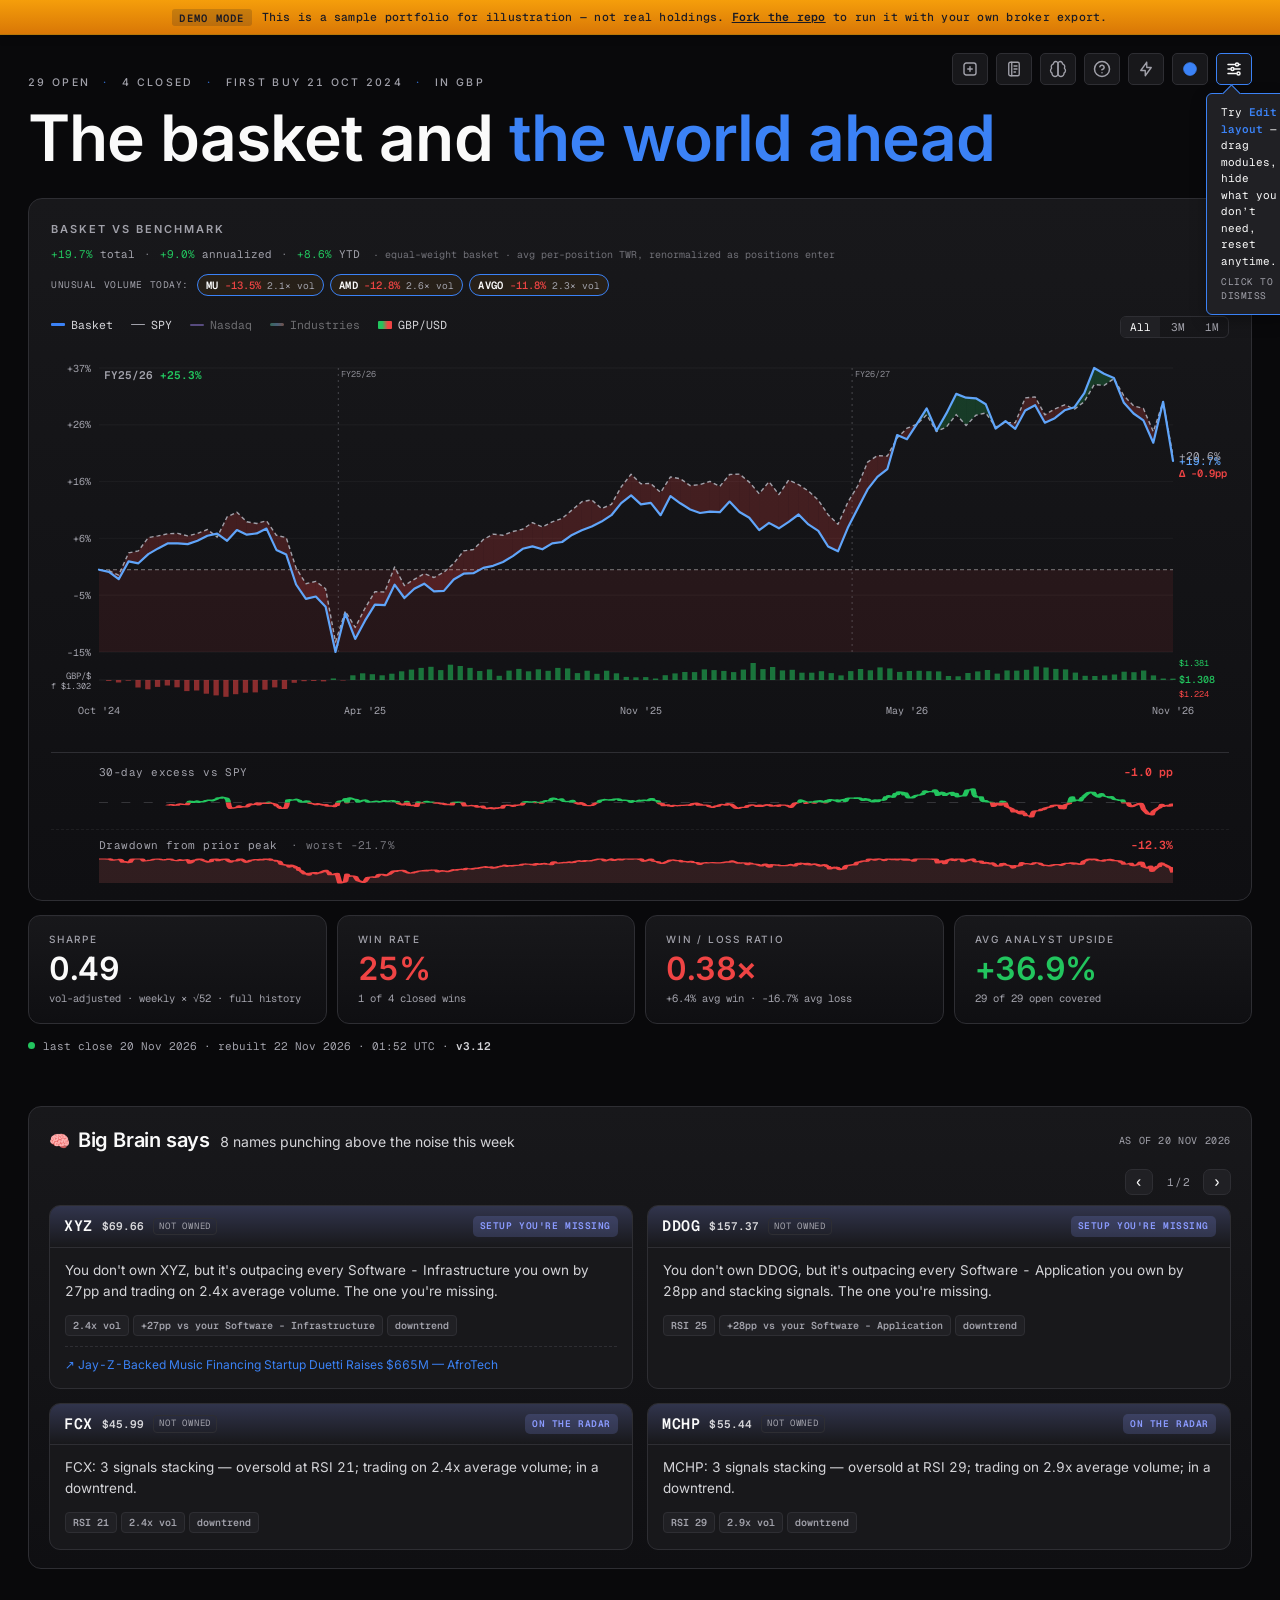
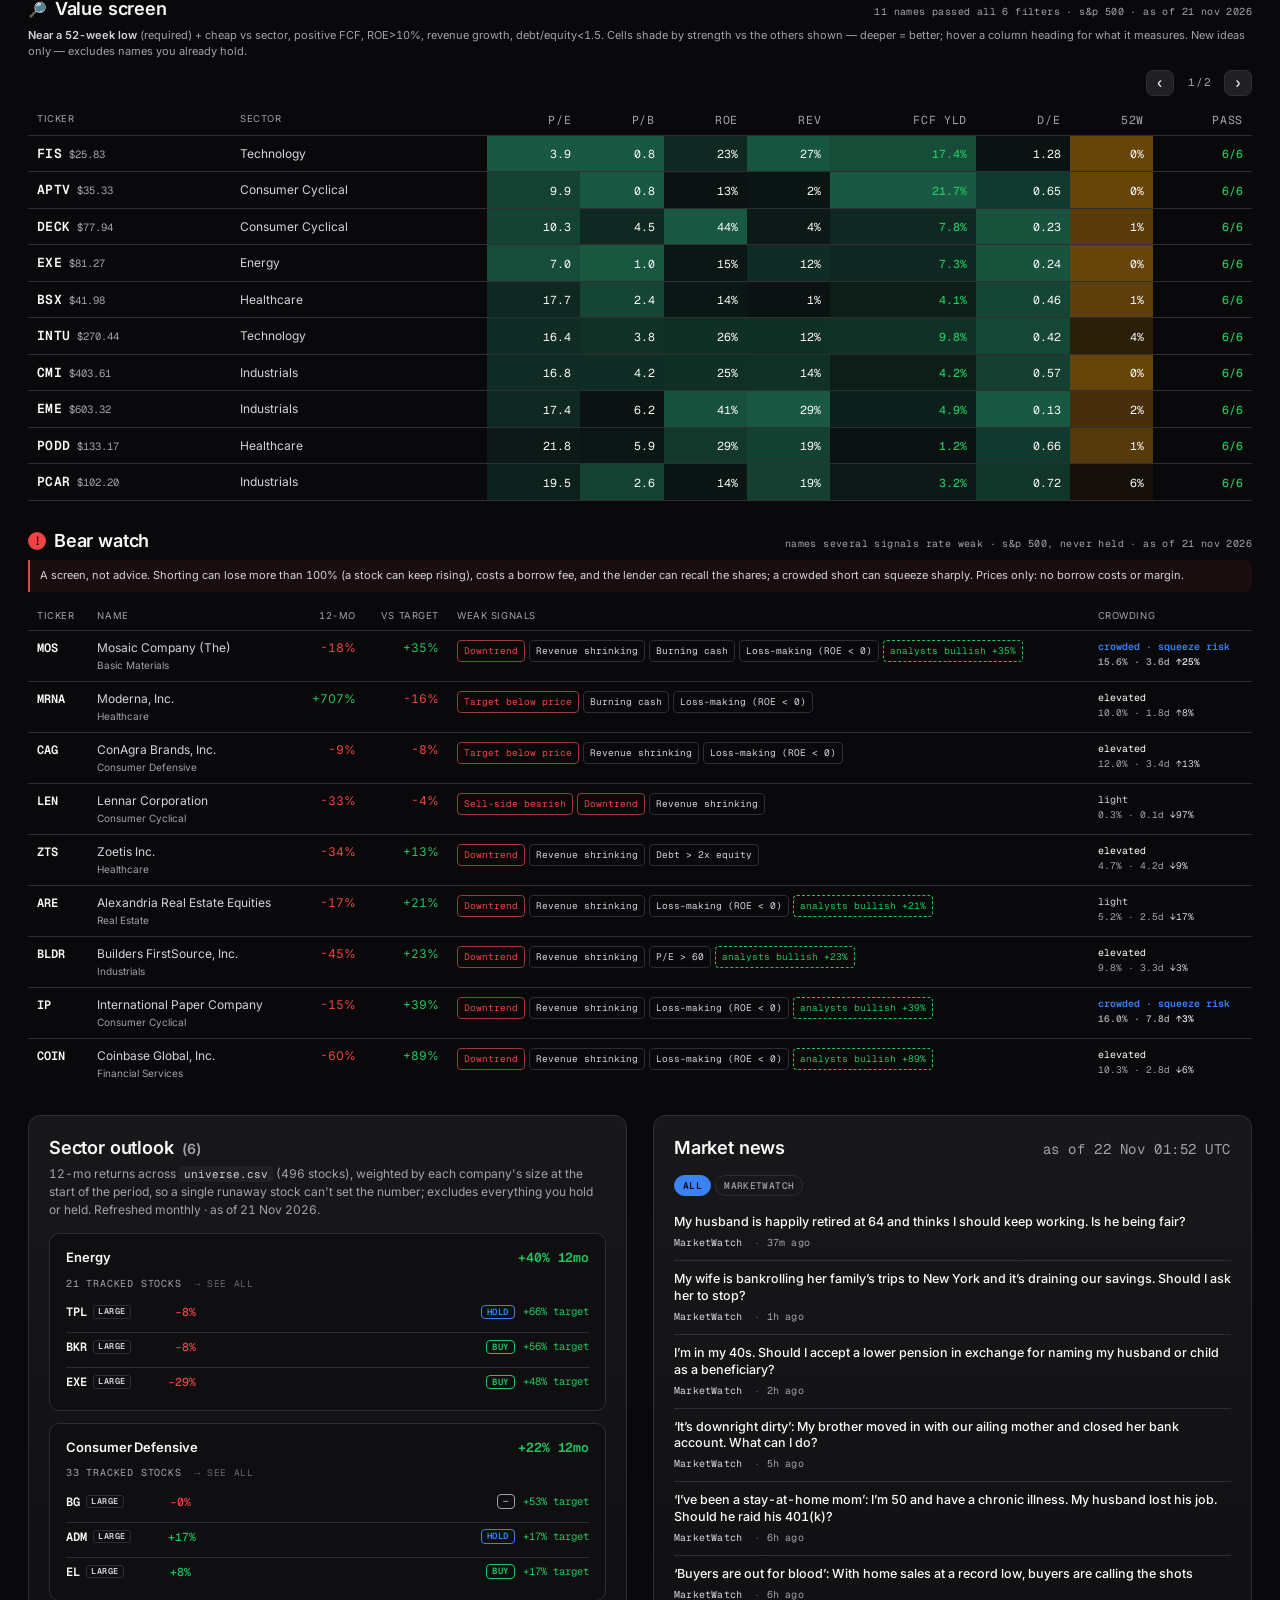
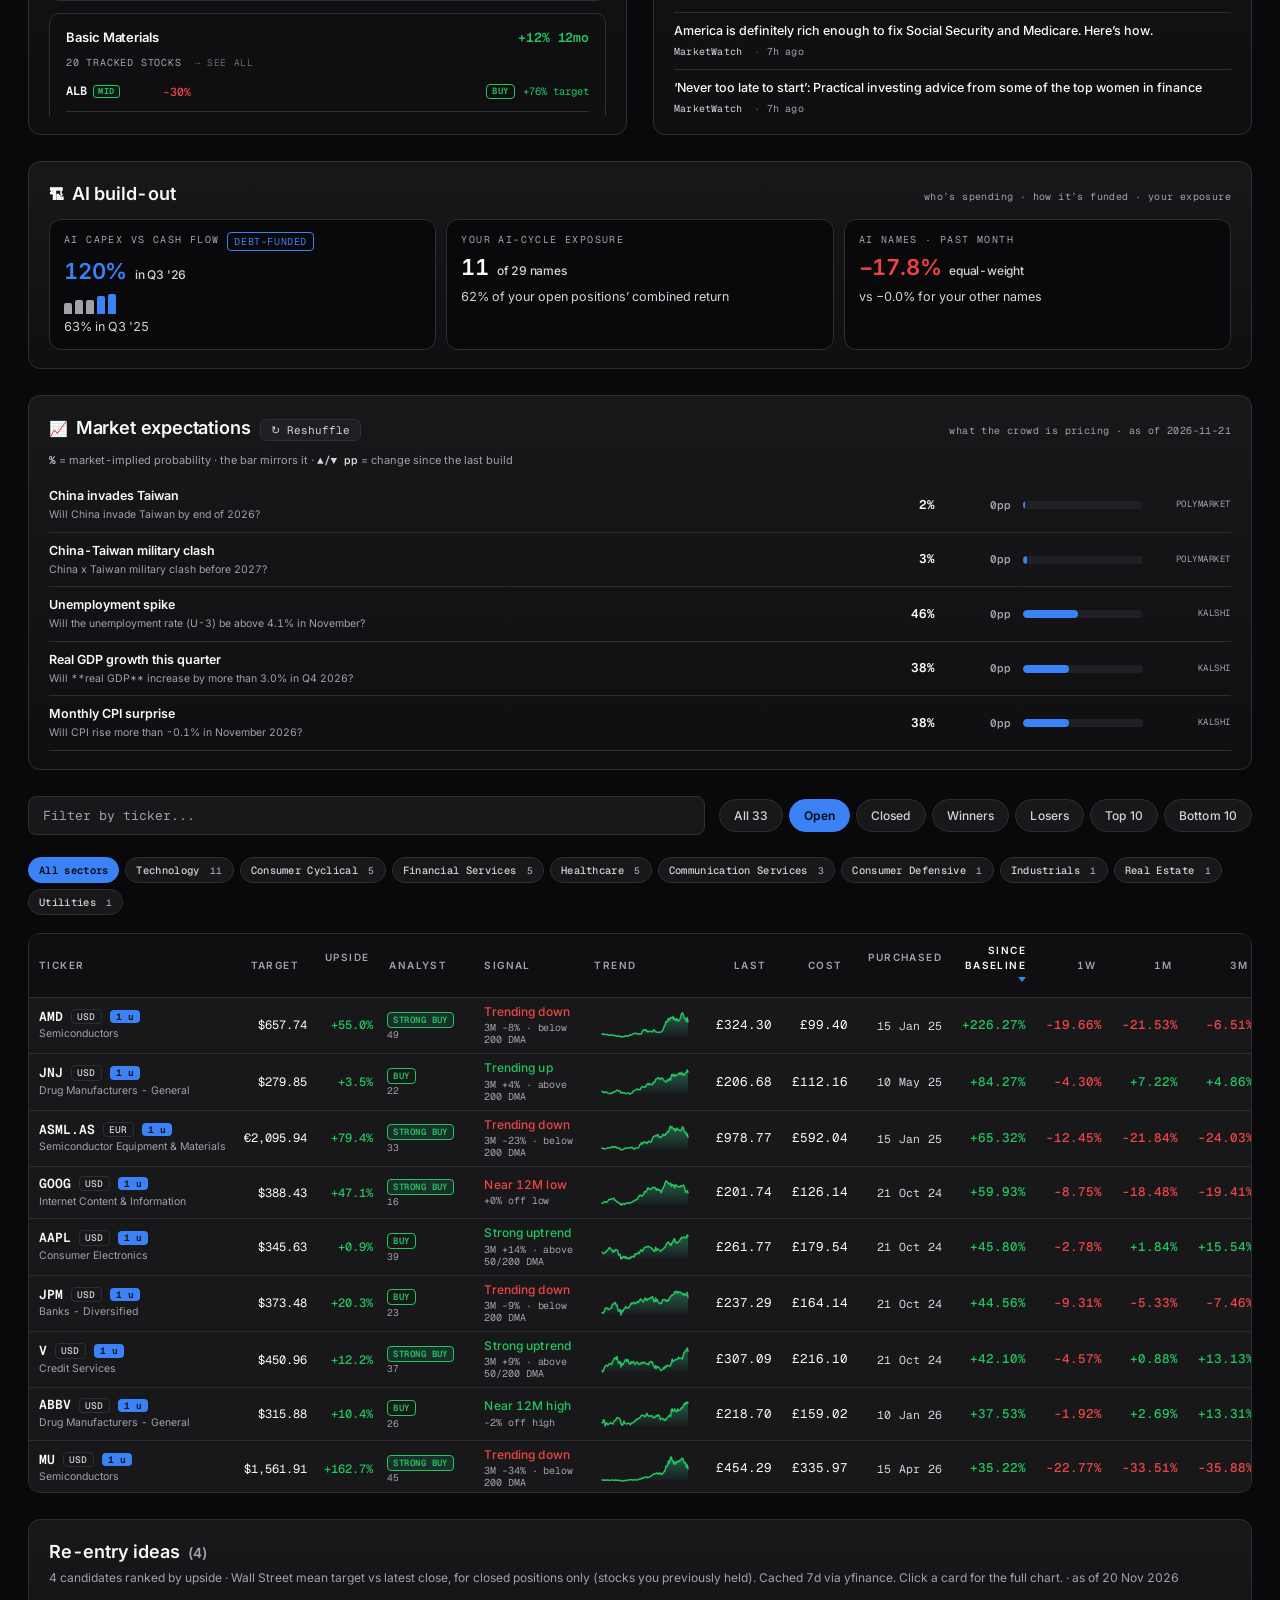
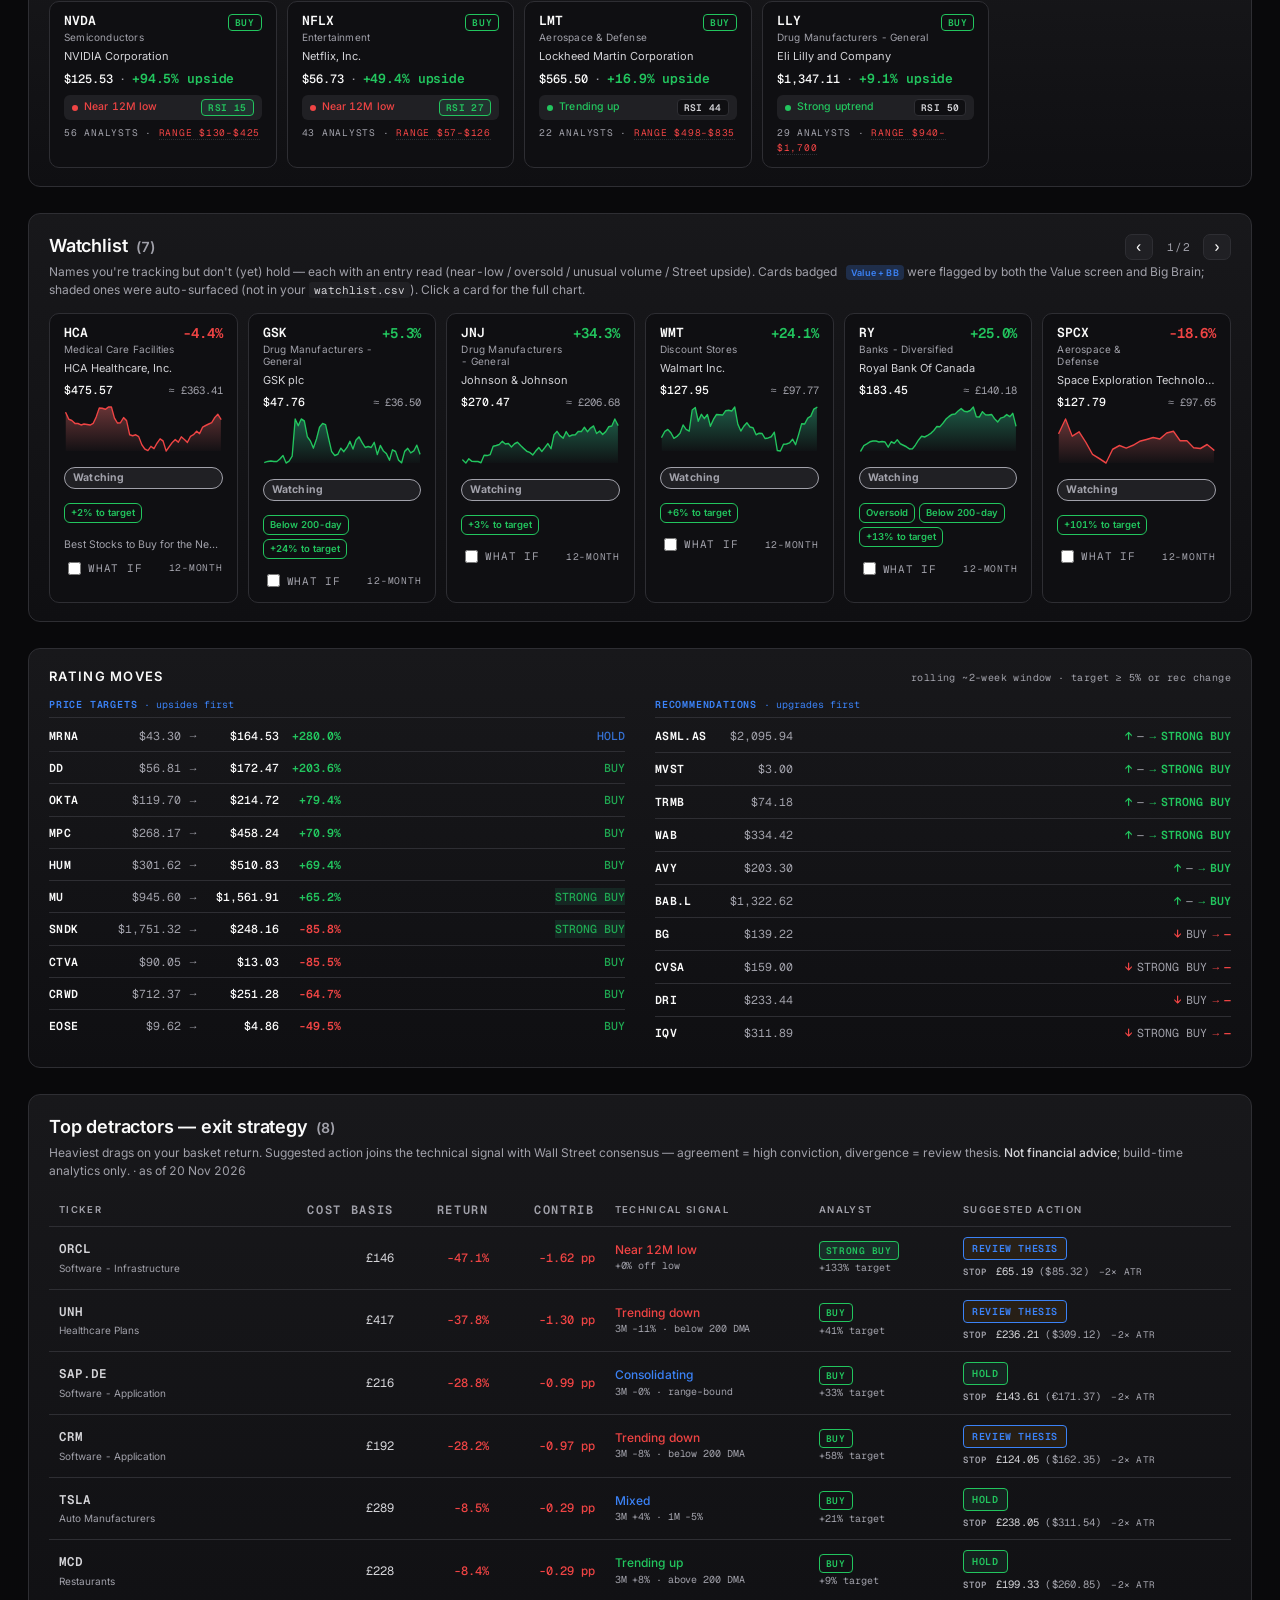
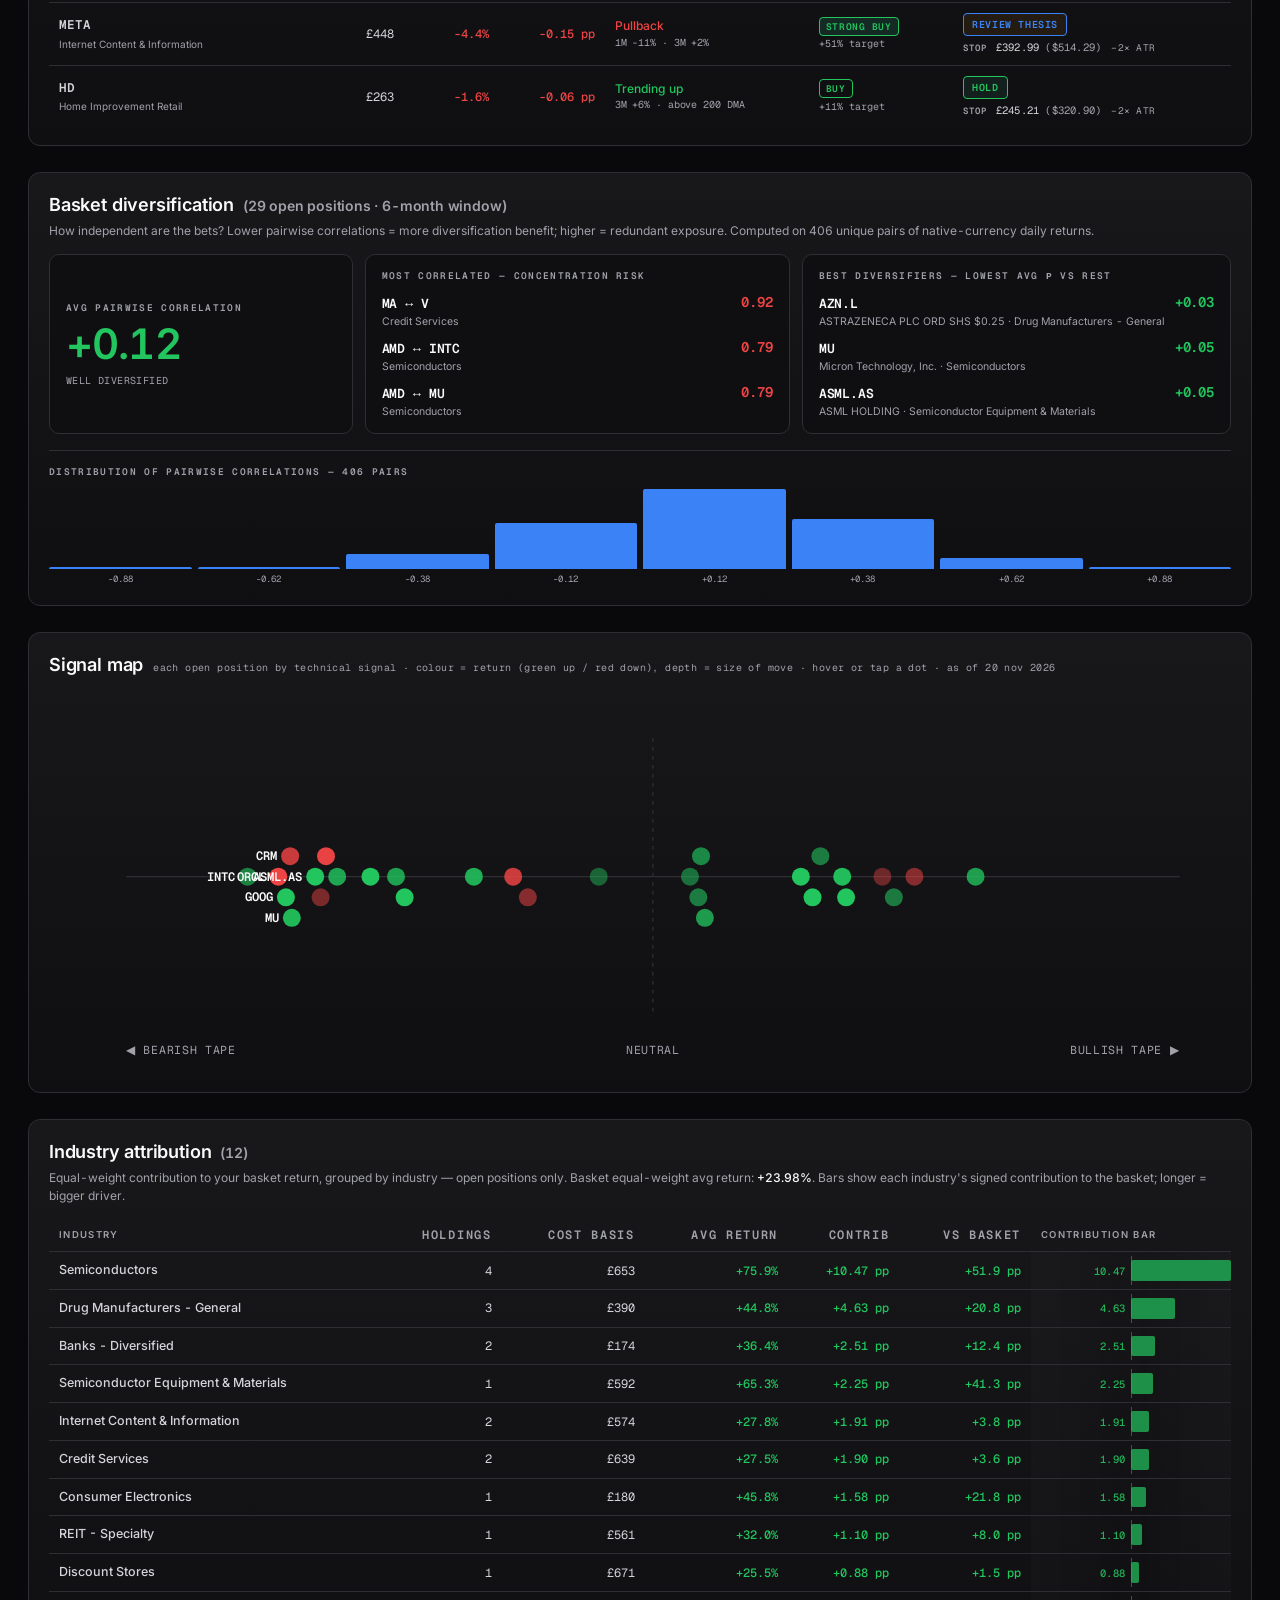
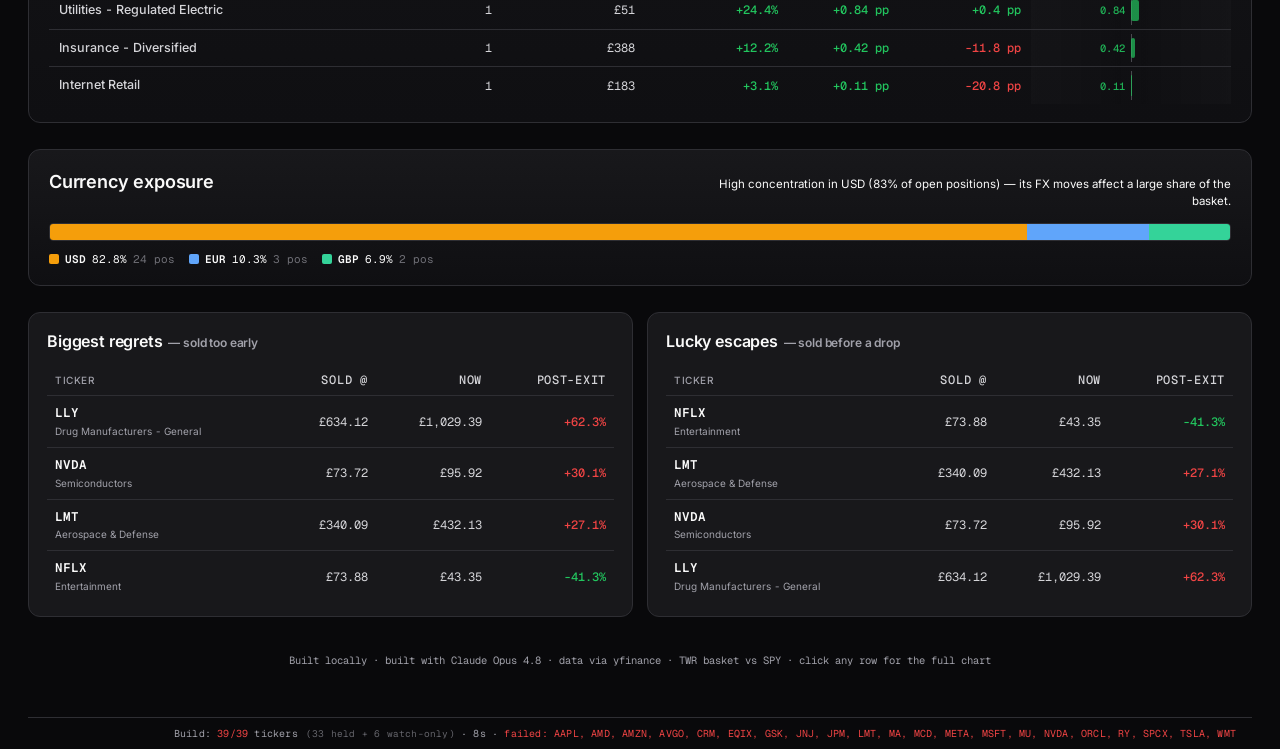
==== commit 138d6a1e: "Daily rebuild 2026-11-22 01:53 UTC" ====
--- a/demo.html
+++ b/demo.html
@@ -2273,8 +2273,8 @@
     </div>
     <div id="whatif-chips" class="whatif-chips" hidden></div>
     <div id="whatif-note" class="whatif-note" hidden>Hindsight view &mdash; what an equal-weight buy at window start would have returned. Not a forecast.</div>
-    <div class="alpha-sparkline-wrap" id="alpha-sparkline-wrap">  <div class="alpha-sparkline-head spark-plot">    <span class="alpha-sparkline-label" title="Raw excess return vs SPY &mdash; not beta-adjusted, so persistent green can reflect higher market exposure rather than stock-picking skill">30-day excess vs SPY</span>    <span class="alpha-sparkline-latest neg" id="alpha-sparkline-latest"           data-default-text="-1.0 pp">-1.0 pp</span>  </div>  <div class="spark-plot">  <svg class="alpha-sparkline" id="alpha-sparkline-svg"        viewBox="0 0 240 36" preserveAspectRatio="none"        data-dates="2024-12-02,2024-12-03,2024-12-04,2024-12-05,2024-12-06,2024-12-09,2024-12-10,2024-12-11,2024-12-12,2024-12-13,2024-12-16,2024-12-17,2024-12-18,2024-12-19,2024-12-20,2024-12-23,2024-12-24,2024-12-26,2024-12-27,2024-12-30,2024-12-31,2025-01-02,2025-01-03,2025-01-06,2025-01-07,2025-01-08,2025-01-09,2025-01-10,2025-01-13,2025-01-14,2025-01-15,2025-01-16,2025-01-17,2025-01-20,2025-01-21,2025-01-22,2025-01-23,2025-01-24,2025-01-27,2025-01-28,2025-01-29,2025-01-30,2025-01-31,2025-02-03,2025-02-04,2025-02-05,2025-02-06,2025-02-07,2025-02-10,2025-02-11,2025-02-12,2025-02-13,2025-02-14,2025-02-17,2025-02-18,2025-02-19,2025-02-20,2025-02-21,2025-02-24,2025-02-25,2025-02-26,2025-02-27,2025-02-28,2025-03-03,2025-03-04,2025-03-05,2025-03-06,2025-03-07,2025-03-10,2025-03-11,2025-03-12,2025-03-13,2025-03-14,2025-03-17,2025-03-18,2025-03-19,2025-03-20,2025-03-21,2025-03-24,2025-03-25,2025-03-26,2025-03-27,2025-03-28,2025-03-31,2025-04-01,2025-04-02,2025-04-03,2025-04-04,2025-04-07,2025-04-08,2025-04-09,2025-04-10,2025-04-11,2025-04-14,2025-04-15,2025-04-16,2025-04-17,2025-04-21,2025-04-22,2025-04-23,2025-04-24,2025-04-25,2025-04-28,2025-04-29,2025-04-30,2025-05-01,2025-05-02,2025-05-05,2025-05-06,2025-05-07,2025-05-08,2025-05-09,2025-05-12,2025-05-13,2025-05-14,2025-05-15,2025-05-16,2025-05-19,2025-05-20,2025-05-21,2025-05-22,2025-05-23,2025-05-26,2025-05-27,2025-05-28,2025-05-29,2025-05-30,2025-06-02,2025-06-03,2025-06-04,2025-06-05,2025-06-06,2025-06-09,2025-06-10,2025-06-11,2025-06-12,2025-06-13,2025-06-16,2025-06-17,2025-06-18,2025-06-19,2025-06-20,2025-06-23,2025-06-24,2025-06-25,2025-06-26,2025-06-27,2025-06-30,2025-07-01,2025-07-02,2025-07-03,2025-07-04,2025-07-07,2025-07-08,2025-07-09,2025-07-10,2025-07-11,2025-07-14,2025-07-15,2025-07-16,2025-07-17,2025-07-18,2025-07-21,2025-07-22,2025-07-23,2025-07-24,2025-07-25,2025-07-28,2025-07-29,2025-07-30,2025-07-31,2025-08-01,2025-08-04,2025-08-05,2025-08-06,2025-08-07,2025-08-08,2025-08-11,2025-08-12,2025-08-13,2025-08-14,2025-08-15,2025-08-18,2025-08-19,2025-08-20,2025-08-21,2025-08-22,2025-08-25,2025-08-26,2025-08-27,2025-08-28,2025-08-29,2025-09-01,2025-09-02,2025-09-03,2025-09-04,2025-09-05,2025-09-08,2025-09-09,2025-09-10,2025-09-11,2025-09-12,2025-09-15,2025-09-16,2025-09-17,2025-09-18,2025-09-19,2025-09-22,2025-09-23,2025-09-24,2025-09-25,2025-09-26,2025-09-29,2025-09-30,2025-10-01,2025-10-02,2025-10-03,2025-10-06,2025-10-07,2025-10-08,2025-10-09,2025-10-10,2025-10-13,2025-10-14,2025-10-15,2025-10-16,2025-10-17,2025-10-20,2025-10-21,2025-10-22,2025-10-23,2025-10-24,2025-10-27,2025-10-28,2025-10-29,2025-10-30,2025-10-31,2025-11-03,2025-11-04,2025-11-05,2025-11-06,2025-11-07,2025-11-10,2025-11-11,2025-11-12,2025-11-13,2025-11-14,2025-11-17,2025-11-18,2025-11-19,2025-11-20,2025-11-21,2025-11-24,2025-11-25,2025-11-26,2025-11-27,2025-11-28,2025-12-01,2025-12-02,2025-12-03,2025-12-04,2025-12-05,2025-12-08,2025-12-09,2025-12-10,2025-12-11,2025-12-12,2025-12-15,2025-12-16,2025-12-17,2025-12-18,2025-12-19,2025-12-22,2025-12-23,2025-12-24,2025-12-26,2025-12-29,2025-12-30,2025-12-31,2026-01-02,2026-01-05,2026-01-06,2026-01-07,2026-01-08,2026-01-09,2026-01-12,2026-01-13,2026-01-14,2026-01-15,2026-01-16,2026-01-19,2026-01-20,2026-01-21,2026-01-22,2026-01-23,2026-01-26,2026-01-27,2026-01-28,2026-01-29,2026-01-30,2026-02-02,2026-02-03,2026-02-04,2026-02-05,2026-02-06,2026-02-09,2026-02-10,2026-02-11,2026-02-12,2026-02-13,2026-02-16,2026-02-17,2026-02-18,2026-02-19,2026-02-20,2026-02-23,2026-02-24,2026-02-25,2026-02-26,2026-02-27,2026-03-02,2026-03-03,2026-03-04,2026-03-05,2026-03-06,2026-03-09,2026-03-10,2026-03-11,2026-03-12,2026-03-13,2026-03-16,2026-03-17,2026-03-18,2026-03-19,2026-03-20,2026-03-23,2026-03-24,2026-03-25,2026-03-26,2026-03-27,2026-03-30,2026-03-31,2026-04-01,2026-04-02,2026-04-06,2026-04-07,2026-04-08,2026-04-09,2026-04-10,2026-04-13,2026-04-14,2026-04-15,2026-04-16,2026-04-17,2026-04-20,2026-04-21,2026-04-22,2026-04-23,2026-04-24,2026-04-27,2026-04-28,2026-04-29,2026-04-30,2026-05-01,2026-05-04,2026-05-05,2026-05-06,2026-05-07,2026-05-08,2026-05-11,2026-05-12,2026-05-13,2026-05-14,2026-05-15,2026-05-18,2026-05-19,2026-05-20,2026-05-21,2026-05-22,2026-05-25,2026-05-26,2026-05-27,2026-05-28,2026-05-29,2026-06-01,2026-06-02,2026-06-03,2026-06-04,2026-06-05,2026-06-08,2026-06-09,2026-06-10,2026-06-11,2026-06-12,2026-06-15,2026-06-16,2026-06-17,2026-06-18,2026-06-19,2026-06-22,2026-06-23,2026-06-24,2026-06-25,2026-06-26,2026-06-29,2026-06-30,2026-07-01,2026-07-02,2026-07-03,2026-07-06,2026-07-07,2026-07-08,2026-07-09,2026-07-10,2026-07-13,2026-07-14,2026-07-15,2026-07-16,2026-07-17,2026-07-20,2026-07-21,2026-07-22,2026-07-23,2026-07-24,2026-07-27,2026-07-28,2026-07-29,2026-07-30,2026-07-31,2026-08-03,2026-08-04,2026-08-05,2026-08-06,2026-08-07,2026-08-10,2026-08-11,2026-08-12,2026-08-13,2026-08-14,2026-08-17,2026-08-18,2026-08-19,2026-08-20,2026-08-21,2026-08-24,2026-08-25,2026-08-26,2026-08-27,2026-08-28,2026-08-31,2026-09-01,2026-09-02,2026-09-03,2026-09-04,2026-09-07,2026-09-08,2026-09-09,2026-09-10,2026-09-11,2026-09-14,2026-09-15,2026-09-16,2026-09-17,2026-09-18,2026-09-21,2026-09-22,2026-09-23,2026-09-24,2026-09-25,2026-09-28,2026-09-29,2026-09-30,2026-10-01,2026-10-02,2026-10-05,2026-10-06,2026-10-07,2026-10-08,2026-10-09,2026-10-12,2026-10-13,2026-10-14,2026-10-15,2026-10-16,2026-10-19,2026-10-20,2026-10-21,2026-10-22,2026-10-23,2026-10-26,2026-10-27,2026-10-28,2026-10-29,2026-10-30,2026-11-02,2026-11-03,2026-11-04,2026-11-05,2026-11-06,2026-11-09,2026-11-10,2026-11-11,2026-11-12,2026-11-13,2026-11-16,2026-11-17,2026-11-18,2026-11-19,2026-11-20" data-values="-1.618,-1.301,-1.161,-1.075,-1.525,-1.472,-0.894,-0.774,-0.806,-1.071,-1.143,-0.049,0.760,0.664,0.053,0.887,0.134,0.564,0.355,1.206,1.323,1.421,0.969,2.024,2.600,2.630,2.416,2.999,2.458,1.275,-2.275,-3.200,-3.103,-2.725,-2.411,-1.783,-2.697,-2.229,-2.366,-2.137,-1.141,-0.750,-1.215,-0.939,-0.216,-1.287,-0.354,-0.568,-0.181,-0.508,0.279,-0.380,-0.307,-0.819,-1.854,-2.057,-2.891,-3.298,-3.233,-2.047,1.455,1.657,1.263,1.581,1.873,1.466,1.328,0.247,0.282,0.953,0.825,0.223,-0.404,-0.863,-1.195,-0.616,-1.070,-0.935,-1.468,-1.105,-1.919,-2.038,-1.815,-2.268,-1.254,-1.556,0.363,0.850,1.126,2.230,-0.122,2.003,2.660,1.816,1.798,1.524,0.184,1.263,1.428,1.071,0.250,0.336,0.493,0.714,0.767,0.569,0.287,0.718,1.101,0.530,0.537,0.857,1.099,0.610,0.547,0.615,-0.640,-1.295,-0.900,-1.048,0.670,-1.523,-1.740,-1.363,-1.686,-2.182,0.334,-0.204,-0.069,0.316,0.737,0.413,0.246,0.077,-0.211,-0.315,-0.174,-0.785,-0.481,-1.148,-1.045,-0.993,-1.273,0.172,-0.016,0.090,0.307,0.130,-0.412,-1.900,-1.887,-1.889,-1.609,-1.762,-1.916,-1.647,-2.556,-2.295,-1.916,-2.973,-3.137,-3.313,-2.877,-3.392,-3.463,-2.956,-3.226,-2.613,-3.118,-1.744,-1.565,-1.450,-1.522,-1.877,-2.105,-1.461,-1.553,-1.258,-1.362,-0.294,0.373,0.583,0.200,0.269,0.306,0.457,-0.033,0.184,-0.378,0.432,0.544,1.071,0.881,1.985,2.468,2.395,1.847,1.530,2.036,1.168,0.639,0.557,0.655,0.454,1.243,0.245,-0.048,-0.908,-0.054,-0.382,-0.876,-1.601,-1.713,-1.686,-1.569,-1.184,-0.497,0.270,1.270,1.328,1.255,1.707,1.420,1.321,1.640,1.365,1.933,2.020,1.215,1.119,1.348,1.329,1.116,0.824,0.093,1.067,0.663,0.843,1.308,0.857,1.013,1.428,1.059,1.505,2.094,2.191,1.291,0.834,-0.263,-0.865,-0.483,-1.763,-1.232,-1.853,-1.974,-2.128,-1.517,-1.783,-1.772,-1.501,-1.561,-1.521,-1.429,-1.318,-1.518,-1.290,-0.491,-0.314,-1.461,-0.846,-1.328,-1.427,-1.438,-1.604,-2.253,-2.718,-1.790,-2.082,-1.402,-0.995,-1.438,-0.622,-1.017,-0.812,-1.230,-3.245,-3.232,-3.118,-2.884,-2.644,-2.698,-1.755,-1.846,-1.447,-1.219,-1.681,-2.179,-1.518,-1.410,-2.178,-1.438,-1.163,-1.563,-1.175,-1.970,-1.847,-1.603,-2.068,-1.269,-1.449,-1.445,-1.526,-1.950,-2.109,-2.677,-0.294,-0.314,-0.019,0.191,1.454,0.615,-0.454,-0.051,0.045,0.421,-0.266,0.887,0.610,0.901,1.050,0.130,-0.151,1.282,0.527,1.711,1.280,0.966,1.481,0.565,1.221,1.708,0.629,1.913,2.471,2.479,2.278,2.646,2.382,2.589,1.156,2.266,1.301,1.891,1.330,0.389,1.525,0.630,0.499,1.483,1.253,1.631,3.343,2.842,3.830,2.926,3.787,5.167,4.367,5.919,5.738,4.233,5.470,4.047,2.651,2.551,3.273,3.699,4.068,4.108,4.497,5.360,6.465,5.705,6.100,6.220,6.018,7.108,6.092,4.004,5.743,5.357,3.944,4.491,4.848,5.734,4.017,4.041,5.089,3.201,3.721,3.783,3.661,5.174,7.022,7.305,7.547,4.265,3.229,3.045,3.223,0.981,0.459,1.047,0.412,0.193,0.036,-2.111,-1.258,-0.397,-1.479,0.759,0.686,-0.173,-2.224,-3.135,-3.508,-5.174,-4.115,-4.853,-6.278,-4.757,-5.519,-6.099,-7.326,-7.256,-8.023,-5.715,-4.793,-4.586,-4.481,-3.634,-3.990,-3.725,-3.002,-2.457,-2.413,-1.488,-1.836,-1.411,-1.584,-3.320,-3.330,-3.438,-1.245,-0.627,2.291,3.147,0.756,1.459,1.331,0.954,2.569,3.104,3.831,5.648,5.763,5.375,5.677,4.489,3.027,4.187,5.038,3.756,3.566,3.145,2.673,3.275,2.495,1.781,1.486,1.215,1.314,1.499,-0.227,-0.115,-1.824,-2.220,-2.210,-1.742,-0.839,-0.423,-0.443,-1.563,-3.714,-6.260,-6.507,-6.092,-6.847,-4.982,-3.256,-2.972,-2.349,-0.936,-2.128,-1.535,-2.028,-1.936,-0.840,-0.969"        data-domain-start="2024-10-14" data-domain-end="2026-11-20"        data-baseline-y="17.572453054075336">    <line x1="0" y1="17.57" x2="240" y2="17.57" stroke="var(--text-dim)" stroke-width="0.5" stroke-dasharray="2,3" opacity="0.5"/>    <polyline points="15.3,20.48 15.6,19.91 16.0,19.66 16.3,19.51 16.6,20.31 17.5,20.22 17.8,19.18 18.1,18.96 18.5,19.02 18.8,19.50 19.7,19.63 20.0,17.66 20.0,17.57" fill="none" stroke="var(--down)" stroke-width="1.2" stroke-linejoin="round"/><polyline points="20.0,17.57 20.3,16.21 20.7,16.38 21.0,17.48 21.9,15.98 22.2,17.33 22.8,16.56 23.2,16.93 24.1,15.40 24.4,15.19 25.0,15.02 25.3,15.83 26.3,13.93 26.6,12.90 26.9,12.84 27.2,13.23 27.5,12.18 28.5,13.15 28.8,15.28 28.9,17.57" fill="none" stroke="var(--up)" stroke-width="1.2" stroke-linejoin="round"/><polyline points="28.9,17.57 29.1,21.66 29.4,23.33 29.7,23.15 30.7,22.47 31.0,21.91 31.3,20.78 31.6,22.42 31.9,21.58 32.9,21.83 33.2,21.42 33.5,19.62 33.8,18.92 34.1,19.76 35.0,19.26 35.4,17.96 35.7,19.89 36.0,18.21 36.3,18.59 37.2,17.90 37.5,18.49 37.8,17.57" fill="none" stroke="var(--down)" stroke-width="1.2" stroke-linejoin="round"/><polyline points="37.8,17.57 37.9,17.07 38.0,17.57" fill="none" stroke="var(--up)" stroke-width="1.2" stroke-linejoin="round"/><polyline points="38.0,17.57 38.2,18.26 38.5,18.13 39.4,19.05 39.7,20.91 40.1,21.27 40.4,22.77 40.7,23.50 41.6,23.39 41.9,21.25 42.1,17.57" fill="none" stroke="var(--down)" stroke-width="1.2" stroke-linejoin="round"/><polyline points="42.1,17.57 42.2,14.96 42.6,14.59 42.9,15.30 43.8,14.73 44.1,14.20 44.4,14.94 44.7,15.18 45.1,17.13 46.0,17.07 46.3,15.86 46.6,16.09 46.9,17.17 47.0,17.57" fill="none" stroke="var(--up)" stroke-width="1.2" stroke-linejoin="round"/><polyline points="47.0,17.57 47.2,18.30 48.2,19.13 48.5,19.72 48.8,18.68 49.1,19.50 49.4,19.25 50.4,20.21 50.7,19.56 51.0,21.02 51.3,21.24 51.6,20.84 52.6,21.65 52.9,19.83 53.2,20.37 53.4,17.57" fill="none" stroke="var(--down)" stroke-width="1.2" stroke-linejoin="round"/><polyline points="53.4,17.57 53.5,16.92 53.8,16.04 54.8,15.55 55.1,13.56 55.4,17.57" fill="none" stroke="var(--up)" stroke-width="1.2" stroke-linejoin="round"/><polyline points="55.4,17.57 55.4,17.79 55.4,17.57" fill="none" stroke="var(--down)" stroke-width="1.2" stroke-linejoin="round"/><polyline points="55.4,17.57 55.7,13.97 56.0,12.79 56.9,14.31 57.3,14.34 57.6,14.83 57.9,17.24 59.1,15.30 59.5,15.00 59.8,15.65 60.1,17.12 60.4,16.97 61.3,16.69 61.6,16.29 62.0,16.19 62.3,16.55 62.6,17.06 63.5,16.28 63.8,15.59 64.1,16.62 64.5,16.61 64.8,16.03 65.7,15.60 66.0,16.48 66.3,16.59 66.6,16.47 66.8,17.57" fill="none" stroke="var(--up)" stroke-width="1.2" stroke-linejoin="round"/><polyline points="66.8,17.57 67.0,18.72 67.9,19.90 68.2,19.19 68.5,19.46 68.7,17.57" fill="none" stroke="var(--down)" stroke-width="1.2" stroke-linejoin="round"/><polyline points="68.7,17.57 68.8,16.37 68.9,17.57" fill="none" stroke="var(--up)" stroke-width="1.2" stroke-linejoin="round"/><polyline points="68.9,17.57 69.2,20.31 70.1,20.70 70.4,20.02 70.7,20.60 71.0,21.50 71.3,17.57" fill="none" stroke="var(--down)" stroke-width="1.2" stroke-linejoin="round"/><polyline points="71.3,17.57 71.3,16.97 71.9,17.57" fill="none" stroke="var(--up)" stroke-width="1.2" stroke-linejoin="round"/><polyline points="71.9,17.57 72.3,17.94 72.6,17.70 72.7,17.57" fill="none" stroke="var(--down)" stroke-width="1.2" stroke-linejoin="round"/><polyline points="72.7,17.57 72.9,17.00 73.2,16.25 73.5,16.83 74.5,17.13 74.8,17.43 74.9,17.57" fill="none" stroke="var(--up)" stroke-width="1.2" stroke-linejoin="round"/><polyline points="74.9,17.57 75.1,17.95 75.4,18.14 75.7,17.88 76.7,18.98 77.0,18.44 77.3,19.64 77.6,19.45 77.9,19.36 78.9,19.86 79.1,17.57" fill="none" stroke="var(--down)" stroke-width="1.2" stroke-linejoin="round"/><polyline points="79.1,17.57 79.2,17.26 79.5,17.57" fill="none" stroke="var(--up)" stroke-width="1.2" stroke-linejoin="round"/><polyline points="79.5,17.57 79.5,17.60 79.5,17.57" fill="none" stroke="var(--down)" stroke-width="1.2" stroke-linejoin="round"/><polyline points="79.5,17.57 79.8,17.41 80.1,17.02 81.0,17.34 81.1,17.57" fill="none" stroke="var(--up)" stroke-width="1.2" stroke-linejoin="round"/><polyline points="81.1,17.57 81.4,18.31 81.7,20.99 82.0,20.97 82.3,20.97 83.2,20.47 83.5,20.74 83.9,21.02 84.2,20.53 84.5,22.17 85.4,21.70 85.7,21.02 86.0,22.92 86.4,23.21 86.7,23.53 87.6,22.75 87.9,23.67 88.2,23.80 88.6,22.89 88.9,23.37 89.8,22.27 90.1,23.18 90.4,20.71 90.7,20.39 91.1,20.18 92.0,20.31 92.3,20.95 92.6,21.36 92.9,20.20 93.2,20.37 94.2,19.84 94.5,20.02 94.8,18.10 94.9,17.57" fill="none" stroke="var(--down)" stroke-width="1.2" stroke-linejoin="round"/><polyline points="94.9,17.57 95.1,16.90 95.4,16.52 96.4,17.21 96.7,17.09 97.0,17.02 97.3,16.75 97.6,17.57" fill="none" stroke="var(--up)" stroke-width="1.2" stroke-linejoin="round"/><polyline points="97.6,17.57 97.6,17.63 97.8,17.57" fill="none" stroke="var(--down)" stroke-width="1.2" stroke-linejoin="round"/><polyline points="97.8,17.57 98.6,17.24 98.7,17.57" fill="none" stroke="var(--up)" stroke-width="1.2" stroke-linejoin="round"/><polyline points="98.7,17.57 98.9,18.25 99.0,17.57" fill="none" stroke="var(--down)" stroke-width="1.2" stroke-linejoin="round"/><polyline points="99.0,17.57 99.2,16.80 99.5,16.59 99.8,15.65 100.8,15.99 101.1,14.00 101.4,13.13 101.7,13.27 102.0,14.25 102.9,14.82 103.3,13.91 103.6,15.47 103.9,16.42 104.2,16.57 105.1,16.39 105.4,16.76 105.8,15.34 106.1,17.13 106.3,17.57" fill="none" stroke="var(--up)" stroke-width="1.2" stroke-linejoin="round"/><polyline points="106.3,17.57 106.4,17.66 107.3,19.21 107.6,17.67 108.0,18.26 108.3,19.15 108.6,20.45 109.5,20.65 109.8,20.60 110.1,20.39 110.5,19.70 110.8,18.47 111.4,17.57" fill="none" stroke="var(--down)" stroke-width="1.2" stroke-linejoin="round"/><polyline points="111.4,17.57 111.7,17.09 112.0,15.29 112.3,15.18 112.6,15.31 113.0,14.50 113.9,15.02 114.2,15.20 114.5,14.62 114.8,15.12 115.1,14.10 116.1,13.94 116.4,15.39 116.7,15.56 117.0,15.15 117.3,15.18 118.3,15.57 118.6,16.09 118.9,17.40 119.2,15.65 119.5,16.38 120.5,16.06 120.8,15.22 121.1,16.03 121.4,15.75 121.7,15.00 122.7,15.67 123.0,14.87 123.3,13.81 123.6,13.63 123.9,15.25 124.9,16.07 125.1,17.57" fill="none" stroke="var(--up)" stroke-width="1.2" stroke-linejoin="round"/><polyline points="125.1,17.57 125.2,18.05 125.5,19.13 125.8,18.44 126.1,20.74 127.0,19.79 127.4,20.91 127.7,21.12 128.0,21.40 128.3,20.30 129.2,20.78 129.5,20.76 129.9,20.27 130.2,20.38 130.5,20.31 131.4,20.14 131.7,19.94 132.0,20.30 132.4,19.89 132.7,18.46 133.6,18.14 133.9,20.20 134.2,19.09 134.6,19.96 134.9,20.14 135.8,20.16 136.1,20.46 136.4,21.62 137.1,22.46 138.0,20.79 138.3,21.32 138.6,20.09 139.2,19.36 140.2,20.16 140.5,18.69 140.8,19.40 141.1,19.03 141.4,19.78 142.4,23.41 142.7,23.39 143.0,23.18 143.3,22.76 143.6,22.33 144.6,22.42 144.9,20.73 145.2,20.89 145.5,20.17 145.8,19.76 146.8,20.60 147.1,21.49 147.4,20.30 147.7,20.11 148.0,21.49 148.9,20.16 149.3,19.66 149.6,20.38 149.9,19.69 150.2,21.11 151.1,20.89 151.4,20.45 151.8,21.29 152.1,19.85 152.4,20.18 153.3,20.17 153.6,20.32 154.0,21.08 154.3,21.36 154.6,22.39 155.5,18.10 155.8,18.14 156.1,17.61 156.2,17.57" fill="none" stroke="var(--down)" stroke-width="1.2" stroke-linejoin="round"/><polyline points="156.2,17.57 156.5,17.23 156.8,14.96 157.7,16.47 157.9,17.57" fill="none" stroke="var(--up)" stroke-width="1.2" stroke-linejoin="round"/><polyline points="157.9,17.57 158.0,18.39 158.3,17.66 158.5,17.57" fill="none" stroke="var(--down)" stroke-width="1.2" stroke-linejoin="round"/><polyline points="158.5,17.57 158.6,17.49 159.0,16.81 159.5,17.57" fill="none" stroke="var(--up)" stroke-width="1.2" stroke-linejoin="round"/><polyline points="159.5,17.57 159.9,18.05 160.0,17.57" fill="none" stroke="var(--down)" stroke-width="1.2" stroke-linejoin="round"/><polyline points="160.0,17.57 160.2,15.98 160.5,16.47 160.8,15.95 161.1,15.68 162.1,17.34 162.2,17.57" fill="none" stroke="var(--up)" stroke-width="1.2" stroke-linejoin="round"/><polyline points="162.2,17.57 162.4,17.84 162.4,17.57" fill="none" stroke="var(--down)" stroke-width="1.2" stroke-linejoin="round"/><polyline points="162.4,17.57 162.7,15.27 163.0,16.63 163.3,14.50 164.3,15.27 164.6,15.84 164.9,14.91 165.2,16.56 165.5,15.38 166.5,14.50 166.8,16.44 167.1,14.13 167.4,13.13 168.7,13.11 169.0,13.48 169.3,12.81 169.6,13.29 169.9,12.92 170.8,15.49 171.2,13.50 171.5,15.23 171.8,14.17 172.1,15.18 173.0,16.87 173.4,14.83 173.7,16.44 174.0,16.68 174.3,14.91 175.2,15.32 175.5,14.64 175.9,11.56 176.2,12.46 176.5,10.68 177.4,12.31 177.7,10.76 178.0,8.28 178.4,9.72 178.7,6.93 179.6,7.25 179.9,9.96 180.2,7.74 180.5,10.29 180.9,12.81 181.8,12.98 182.1,11.69 182.4,10.92 182.7,10.26 183.1,10.18 184.0,9.48 184.3,7.93 184.6,5.95 184.9,7.31 185.2,6.60 186.2,6.39 186.5,6.75 186.8,4.79 187.1,6.62 187.4,10.37 188.4,7.24 188.7,7.94 189.0,10.48 189.3,9.50 189.6,8.85 190.6,7.26 190.9,10.35 191.2,10.31 191.5,8.42 191.8,11.82 192.8,10.88 193.1,10.77 193.4,10.99 193.7,8.27 194.0,4.95 194.9,4.44 195.3,4.00 195.6,9.90 195.9,11.76 196.2,12.10 197.1,11.78 197.4,15.81 197.8,16.75 198.1,15.69 198.4,16.83 199.3,17.23 199.6,17.51 199.6,17.57" fill="none" stroke="var(--up)" stroke-width="1.2" stroke-linejoin="round"/><polyline points="199.6,17.57 199.9,21.37 200.3,19.83 200.6,18.29 201.5,20.23 201.7,17.57" fill="none" stroke="var(--down)" stroke-width="1.2" stroke-linejoin="round"/><polyline points="201.7,17.57 201.8,16.21 202.1,16.34 202.4,17.57" fill="none" stroke="var(--up)" stroke-width="1.2" stroke-linejoin="round"/><polyline points="202.4,17.57 202.5,17.88 202.8,21.57 203.7,23.21 204.0,23.88 204.3,26.88 204.6,24.97 205.0,26.30 205.9,28.86 206.2,26.13 206.5,27.50 206.8,28.54 207.1,30.75 208.1,30.62 208.4,32.00 208.7,27.85 209.0,26.19 209.3,25.82 210.3,25.63 210.6,24.11 210.9,24.75 211.2,24.27 211.5,22.97 212.5,21.99 212.8,21.91 213.1,20.25 213.4,20.87 213.7,20.11 214.7,20.42 215.0,23.54 215.3,23.56 215.6,23.76 215.9,19.81 216.8,18.70 216.9,17.57" fill="none" stroke="var(--down)" stroke-width="1.2" stroke-linejoin="round"/><polyline points="216.9,17.57 217.2,13.45 217.5,11.91 217.8,16.21 218.1,14.95 219.0,15.18 219.3,15.86 219.7,12.95 220.0,11.99 220.3,10.68 221.2,7.42 221.5,7.21 221.9,7.91 222.2,7.36 222.5,9.50 223.4,12.13 223.7,10.04 224.0,8.51 224.4,10.82 224.7,11.16 225.6,11.92 225.9,12.77 226.2,11.68 226.5,13.09 226.9,14.37 227.8,14.90 228.1,15.39 228.4,15.21 228.7,14.88 229.0,17.57" fill="none" stroke="var(--up)" stroke-width="1.2" stroke-linejoin="round"/><polyline points="229.0,17.57 229.0,17.98 230.0,17.78 230.3,20.85 230.6,21.57 230.9,21.55 231.2,20.70 232.2,19.08 232.5,18.33 232.8,18.37 233.1,20.38 233.4,24.25 234.4,28.83 234.7,29.27 235.0,28.53 235.3,29.89 235.6,26.53 236.6,23.43 236.9,22.92 237.2,21.80 237.5,19.25 237.8,21.40 238.7,20.33 239.1,21.22 239.4,21.05 239.7,19.08 240.0,19.32" fill="none" stroke="var(--down)" stroke-width="1.2" stroke-linejoin="round"/>    <line class="alpha-cross" x1="0" y1="0" x2="0" y2="36"           stroke="var(--text-dim)" stroke-width="0.5" opacity="0" pointer-events="none"/>    <circle class="alpha-dot" cx="0" cy="0" r="2.2"             fill="var(--down)" opacity="0" pointer-events="none"/>  </svg>  </div></div>
-    <div class="dd-sparkline-wrap" id="dd-sparkline-wrap">  <div class="dd-sparkline-head spark-plot">    <span class="dd-sparkline-label">Drawdown from prior peak <span class="dd-sparkline-meta">&middot; worst -21.7%</span></span>    <span class="dd-sparkline-latest" id="dd-sparkline-latest"           data-default-text="-12.3%">-12.3%</span>  </div>  <div class="spark-plot">  <svg class="dd-sparkline" id="dd-sparkline-svg"        viewBox="0 0 240 30" preserveAspectRatio="none"        data-dates="2024-10-14,2024-10-15,2024-10-16,2024-10-17,2024-10-18,2024-10-21,2024-10-22,2024-10-23,2024-10-24,2024-10-25,2024-10-28,2024-10-29,2024-10-30,2024-10-31,2024-11-01,2024-11-04,2024-11-05,2024-11-06,2024-11-07,2024-11-08,2024-11-11,2024-11-12,2024-11-13,2024-11-14,2024-11-15,2024-11-18,2024-11-19,2024-11-20,2024-11-21,2024-11-22,2024-11-25,2024-11-26,2024-11-27,2024-11-28,2024-11-29,2024-12-02,2024-12-03,2024-12-04,2024-12-05,2024-12-06,2024-12-09,2024-12-10,2024-12-11,2024-12-12,2024-12-13,2024-12-16,2024-12-17,2024-12-18,2024-12-19,2024-12-20,2024-12-23,2024-12-24,2024-12-26,2024-12-27,2024-12-30,2024-12-31,2025-01-02,2025-01-03,2025-01-06,2025-01-07,2025-01-08,2025-01-09,2025-01-10,2025-01-13,2025-01-14,2025-01-15,2025-01-16,2025-01-17,2025-01-20,2025-01-21,2025-01-22,2025-01-23,2025-01-24,2025-01-27,2025-01-28,2025-01-29,2025-01-30,2025-01-31,2025-02-03,2025-02-04,2025-02-05,2025-02-06,2025-02-07,2025-02-10,2025-02-11,2025-02-12,2025-02-13,2025-02-14,2025-02-17,2025-02-18,2025-02-19,2025-02-20,2025-02-21,2025-02-24,2025-02-25,2025-02-26,2025-02-27,2025-02-28,2025-03-03,2025-03-04,2025-03-05,2025-03-06,2025-03-07,2025-03-10,2025-03-11,2025-03-12,2025-03-13,2025-03-14,2025-03-17,2025-03-18,2025-03-19,2025-03-20,2025-03-21,2025-03-24,2025-03-25,2025-03-26,2025-03-27,2025-03-28,2025-03-31,2025-04-01,2025-04-02,2025-04-03,2025-04-04,2025-04-07,2025-04-08,2025-04-09,2025-04-10,2025-04-11,2025-04-14,2025-04-15,2025-04-16,2025-04-17,2025-04-21,2025-04-22,2025-04-23,2025-04-24,2025-04-25,2025-04-28,2025-04-29,2025-04-30,2025-05-01,2025-05-02,2025-05-05,2025-05-06,2025-05-07,2025-05-08,2025-05-09,2025-05-12,2025-05-13,2025-05-14,2025-05-15,2025-05-16,2025-05-19,2025-05-20,2025-05-21,2025-05-22,2025-05-23,2025-05-26,2025-05-27,2025-05-28,2025-05-29,2025-05-30,2025-06-02,2025-06-03,2025-06-04,2025-06-05,2025-06-06,2025-06-09,2025-06-10,2025-06-11,2025-06-12,2025-06-13,2025-06-16,2025-06-17,2025-06-18,2025-06-19,2025-06-20,2025-06-23,2025-06-24,2025-06-25,2025-06-26,2025-06-27,2025-06-30,2025-07-01,2025-07-02,2025-07-03,2025-07-04,2025-07-07,2025-07-08,2025-07-09,2025-07-10,2025-07-11,2025-07-14,2025-07-15,2025-07-16,2025-07-17,2025-07-18,2025-07-21,2025-07-22,2025-07-23,2025-07-24,2025-07-25,2025-07-28,2025-07-29,2025-07-30,2025-07-31,2025-08-01,2025-08-04,2025-08-05,2025-08-06,2025-08-07,2025-08-08,2025-08-11,2025-08-12,2025-08-13,2025-08-14,2025-08-15,2025-08-18,2025-08-19,2025-08-20,2025-08-21,2025-08-22,2025-08-25,2025-08-26,2025-08-27,2025-08-28,2025-08-29,2025-09-01,2025-09-02,2025-09-03,2025-09-04,2025-09-05,2025-09-08,2025-09-09,2025-09-10,2025-09-11,2025-09-12,2025-09-15,2025-09-16,2025-09-17,2025-09-18,2025-09-19,2025-09-22,2025-09-23,2025-09-24,2025-09-25,2025-09-26,2025-09-29,2025-09-30,2025-10-01,2025-10-02,2025-10-03,2025-10-06,2025-10-07,2025-10-08,2025-10-09,2025-10-10,2025-10-13,2025-10-14,2025-10-15,2025-10-16,2025-10-17,2025-10-20,2025-10-21,2025-10-22,2025-10-23,2025-10-24,2025-10-27,2025-10-28,2025-10-29,2025-10-30,2025-10-31,2025-11-03,2025-11-04,2025-11-05,2025-11-06,2025-11-07,2025-11-10,2025-11-11,2025-11-12,2025-11-13,2025-11-14,2025-11-17,2025-11-18,2025-11-19,2025-11-20,2025-11-21,2025-11-24,2025-11-25,2025-11-26,2025-11-27,2025-11-28,2025-12-01,2025-12-02,2025-12-03,2025-12-04,2025-12-05,2025-12-08,2025-12-09,2025-12-10,2025-12-11,2025-12-12,2025-12-15,2025-12-16,2025-12-17,2025-12-18,2025-12-19,2025-12-22,2025-12-23,2025-12-24,2025-12-26,2025-12-29,2025-12-30,2025-12-31,2026-01-02,2026-01-05,2026-01-06,2026-01-07,2026-01-08,2026-01-09,2026-01-12,2026-01-13,2026-01-14,2026-01-15,2026-01-16,2026-01-19,2026-01-20,2026-01-21,2026-01-22,2026-01-23,2026-01-26,2026-01-27,2026-01-28,2026-01-29,2026-01-30,2026-02-02,2026-02-03,2026-02-04,2026-02-05,2026-02-06,2026-02-09,2026-02-10,2026-02-11,2026-02-12,2026-02-13,2026-02-16,2026-02-17,2026-02-18,2026-02-19,2026-02-20,2026-02-23,2026-02-24,2026-02-25,2026-02-26,2026-02-27,2026-03-02,2026-03-03,2026-03-04,2026-03-05,2026-03-06,2026-03-09,2026-03-10,2026-03-11,2026-03-12,2026-03-13,2026-03-16,2026-03-17,2026-03-18,2026-03-19,2026-03-20,2026-03-23,2026-03-24,2026-03-25,2026-03-26,2026-03-27,2026-03-30,2026-03-31,2026-04-01,2026-04-02,2026-04-06,2026-04-07,2026-04-08,2026-04-09,2026-04-10,2026-04-13,2026-04-14,2026-04-15,2026-04-16,2026-04-17,2026-04-20,2026-04-21,2026-04-22,2026-04-23,2026-04-24,2026-04-27,2026-04-28,2026-04-29,2026-04-30,2026-05-01,2026-05-04,2026-05-05,2026-05-06,2026-05-07,2026-05-08,2026-05-11,2026-05-12,2026-05-13,2026-05-14,2026-05-15,2026-05-18,2026-05-19,2026-05-20,2026-05-21,2026-05-22,2026-05-25,2026-05-26,2026-05-27,2026-05-28,2026-05-29,2026-06-01,2026-06-02,2026-06-03,2026-06-04,2026-06-05,2026-06-08,2026-06-09,2026-06-10,2026-06-11,2026-06-12,2026-06-15,2026-06-16,2026-06-17,2026-06-18,2026-06-19,2026-06-22,2026-06-23,2026-06-24,2026-06-25,2026-06-26,2026-06-29,2026-06-30,2026-07-01,2026-07-02,2026-07-03,2026-07-06,2026-07-07,2026-07-08,2026-07-09,2026-07-10,2026-07-13,2026-07-14,2026-07-15,2026-07-16,2026-07-17,2026-07-20,2026-07-21,2026-07-22,2026-07-23,2026-07-24,2026-07-27,2026-07-28,2026-07-29,2026-07-30,2026-07-31,2026-08-03,2026-08-04,2026-08-05,2026-08-06,2026-08-07,2026-08-10,2026-08-11,2026-08-12,2026-08-13,2026-08-14,2026-08-17,2026-08-18,2026-08-19,2026-08-20,2026-08-21,2026-08-24,2026-08-25,2026-08-26,2026-08-27,2026-08-28,2026-08-31,2026-09-01,2026-09-02,2026-09-03,2026-09-04,2026-09-07,2026-09-08,2026-09-09,2026-09-10,2026-09-11,2026-09-14,2026-09-15,2026-09-16,2026-09-17,2026-09-18,2026-09-21,2026-09-22,2026-09-23,2026-09-24,2026-09-25,2026-09-28,2026-09-29,2026-09-30,2026-10-01,2026-10-02,2026-10-05,2026-10-06,2026-10-07,2026-10-08,2026-10-09,2026-10-12,2026-10-13,2026-10-14,2026-10-15,2026-10-16,2026-10-19,2026-10-20,2026-10-21,2026-10-22,2026-10-23,2026-10-26,2026-10-27,2026-10-28,2026-10-29,2026-10-30,2026-11-02,2026-11-03,2026-11-04,2026-11-05,2026-11-06,2026-11-09,2026-11-10,2026-11-11,2026-11-12,2026-11-13,2026-11-16,2026-11-17,2026-11-18,2026-11-19,2026-11-20" data-values="0.000,0.000,0.000,0.000,0.000,-0.213,0.000,-1.096,-0.793,-0.984,-0.489,-0.305,-1.134,-2.898,-2.303,-3.203,-3.022,-1.139,0.000,0.000,0.000,0.000,0.000,-0.252,-1.824,-1.363,-1.138,-1.082,-0.777,-0.207,0.000,0.000,-0.542,-0.497,-0.819,-0.253,0.000,0.000,-0.718,-1.126,-1.446,-1.068,-0.643,-1.302,-1.141,-0.633,-1.463,-3.742,-2.762,-1.273,-0.632,0.000,-0.095,-1.104,-2.395,-2.751,-2.330,-0.265,0.000,-1.574,-1.002,-0.836,-0.289,0.000,-1.164,-2.087,-2.791,-1.673,-1.655,-1.352,-0.105,0.000,-0.298,-2.981,-2.429,-2.119,-1.237,-1.095,-0.536,-0.578,-0.932,-0.267,-0.882,0.000,0.000,-0.565,0.000,-1.126,-1.149,-2.041,-1.864,-2.554,-4.678,-5.361,-5.561,-5.583,-7.260,-5.448,-6.882,-8.317,-7.677,-10.345,-10.448,-13.570,-13.601,-13.123,-14.550,-12.849,-12.227,-13.467,-12.450,-12.680,-12.454,-10.722,-10.233,-11.718,-11.793,-14.151,-13.899,-13.316,-13.065,-17.173,-21.714,-20.897,-20.012,-13.725,-15.961,-15.266,-15.518,-15.927,-18.092,-19.524,-21.155,-20.147,-18.225,-16.681,-16.490,-16.234,-16.693,-16.332,-15.195,-13.816,-13.929,-14.636,-14.945,-14.175,-13.899,-11.133,-10.651,-11.261,-10.770,-10.482,-10.266,-10.732,-11.618,-11.945,-12.695,-12.605,-11.848,-11.916,-11.400,-11.171,-10.613,-10.760,-10.267,-10.730,-10.311,-10.111,-9.933,-9.965,-10.130,-11.592,-10.517,-10.918,-10.885,-11.034,-11.523,-10.380,-9.672,-10.118,-10.061,-9.615,-9.194,-9.576,-9.717,-8.514,-8.649,-9.022,-9.140,-8.337,-8.265,-8.558,-7.694,-7.349,-7.402,-6.973,-7.688,-7.145,-8.351,-7.925,-7.969,-7.335,-6.557,-6.246,-5.930,-5.574,-6.692,-5.912,-6.355,-5.850,-5.915,-5.715,-5.646,-4.903,-4.541,-4.719,-4.496,-4.709,-5.091,-5.195,-5.445,-4.092,-4.933,-4.324,-4.164,-3.929,-4.581,-4.517,-5.193,-3.169,-2.498,-3.591,-3.698,-3.468,-3.351,-3.092,-3.361,-2.669,-3.248,-3.256,-3.077,-2.172,-1.574,-2.103,-2.270,-2.246,-1.382,-1.754,-1.761,-1.347,-1.161,-0.773,0.000,-0.089,0.000,-0.146,-1.787,-0.682,-0.548,0.000,-1.296,-1.287,-0.008,-0.143,-0.854,-0.404,0.000,0.000,-0.199,0.000,-0.076,0.000,-0.010,-0.438,0.000,-1.258,-2.060,-0.920,-0.695,0.000,-1.096,-1.962,-2.433,-3.548,-3.460,-4.000,-3.920,-2.267,-1.711,-0.979,-1.096,-0.889,-1.495,-1.344,-1.304,-2.523,-2.033,-2.481,-2.814,-2.306,-2.111,-3.016,-3.236,-3.811,-4.883,-4.092,-3.570,-3.312,-3.471,-3.392,-3.356,-3.480,-3.429,-3.561,-3.431,-2.543,-2.679,-2.826,-2.666,-1.758,-3.140,-3.591,-3.849,-3.760,-3.403,-3.751,-5.201,-4.414,-3.603,-4.328,-4.813,-4.752,-5.495,-5.809,-6.281,-4.540,-5.413,-6.859,-7.301,-5.133,-5.185,-5.639,-5.432,-5.922,-5.988,-6.036,-6.016,-5.490,-5.525,-4.959,-6.328,-5.047,-3.990,-4.893,-3.803,-4.188,-5.134,-3.838,-4.322,-5.372,-4.468,-4.786,-4.769,-5.869,-6.393,-5.093,-5.641,-6.901,-6.686,-8.874,-7.436,-8.350,-7.432,-8.607,-9.637,-8.882,-6.663,-5.767,-5.911,-4.993,-5.279,-3.421,-2.807,-2.847,-1.767,-1.559,-2.071,-1.138,0.000,-0.524,-0.973,0.000,-0.350,0.000,-0.569,-1.401,-0.150,0.000,0.000,-0.600,0.000,0.000,-0.833,0.000,0.000,-1.083,0.000,0.000,-1.135,-1.040,-2.032,0.000,0.000,0.000,0.000,0.000,0.000,0.000,0.000,-0.254,0.000,0.000,-0.227,-3.502,-1.618,-2.324,-4.174,-2.032,-1.060,0.000,-1.220,-1.360,0.000,-0.091,0.000,-2.442,-2.195,-1.162,-1.490,-0.216,0.000,-1.717,-2.564,-2.419,-1.845,-3.739,-3.986,-3.080,-3.229,-4.375,-3.519,-4.283,-5.951,-6.508,-6.268,-4.139,-3.974,-5.324,-5.519,-6.128,-6.602,-8.160,-5.919,-6.539,-5.874,-3.306,-4.288,-4.362,-4.067,-4.517,-4.804,-4.444,-3.508,-3.352,-3.864,-5.036,-5.303,-5.920,-5.719,-6.281,-5.599,-5.740,-5.156,-5.117,-4.967,-5.745,-5.178,-4.228,-4.047,-3.944,-3.545,-3.458,-4.617,-3.620,-4.721,-4.884,-4.523,-2.181,-1.735,0.000,0.000,-0.680,0.000,0.000,-1.588,-1.584,-1.558,-1.928,-0.762,-0.941,-0.299,-0.553,-1.544,-1.328,-1.662,-1.682,-3.129,-2.796,-4.568,-4.430,-4.141,-3.885,-5.707,-6.035,-5.058,-3.883,-2.703,-3.448,-6.960,-8.158,-7.974,-6.466,-11.137,-9.920,-6.544,-6.886,-4.470,-3.569,-4.487,-6.290,-7.456,-7.476,-9.048,-12.325"        data-domain-start="2024-10-14" data-domain-end="2026-11-20">    <path d="M 0.0,27.00 L 0.0,3.00 L 0.3,3.00 L 0.6,3.00 L 0.9,3.00 L 1.3,3.00 L 2.2,3.24 L 2.5,3.00 L 2.8,4.21 L 3.1,3.88 L 3.4,4.09 L 4.4,3.54 L 4.7,3.34 L 5.0,4.25 L 5.3,6.20 L 5.6,5.55 L 6.6,6.54 L 6.9,6.34 L 7.2,4.26 L 7.5,3.00 L 7.8,3.00 L 8.8,3.00 L 9.1,3.00 L 9.4,3.00 L 9.7,3.28 L 10.0,5.02 L 11.0,4.51 L 11.3,4.26 L 11.6,4.20 L 11.9,3.86 L 12.2,3.23 L 13.1,3.00 L 13.5,3.00 L 13.8,3.60 L 14.1,3.55 L 14.4,3.91 L 15.3,3.28 L 15.6,3.00 L 16.0,3.00 L 16.3,3.79 L 16.6,4.24 L 17.5,4.60 L 17.8,4.18 L 18.1,3.71 L 18.5,4.44 L 18.8,4.26 L 19.7,3.70 L 20.0,4.62 L 20.3,7.14 L 20.7,6.05 L 21.0,4.41 L 21.9,3.70 L 22.2,3.00 L 22.8,3.11 L 23.2,4.22 L 24.1,5.65 L 24.4,6.04 L 25.0,5.57 L 25.3,3.29 L 26.3,3.00 L 26.6,4.74 L 26.9,4.11 L 27.2,3.92 L 27.5,3.32 L 28.5,3.00 L 28.8,4.29 L 29.1,5.31 L 29.4,6.09 L 29.7,4.85 L 30.7,4.83 L 31.0,4.49 L 31.3,3.12 L 31.6,3.00 L 31.9,3.33 L 32.9,6.29 L 33.2,5.68 L 33.5,5.34 L 33.8,4.37 L 34.1,4.21 L 35.0,3.59 L 35.4,3.64 L 35.7,4.03 L 36.0,3.29 L 36.3,3.98 L 37.2,3.00 L 37.5,3.00 L 37.9,3.62 L 38.2,3.00 L 38.5,4.24 L 39.4,4.27 L 39.7,5.26 L 40.1,5.06 L 40.4,5.82 L 40.7,8.17 L 41.6,8.93 L 41.9,9.15 L 42.2,9.17 L 42.6,11.02 L 42.9,9.02 L 43.8,10.61 L 44.1,12.19 L 44.4,11.49 L 44.7,14.43 L 45.1,14.55 L 46.0,18.00 L 46.3,18.03 L 46.6,17.50 L 46.9,19.08 L 47.2,17.20 L 48.2,16.51 L 48.5,17.88 L 48.8,16.76 L 49.1,17.02 L 49.4,16.77 L 50.4,14.85 L 50.7,14.31 L 51.0,15.95 L 51.3,16.03 L 51.6,18.64 L 52.6,18.36 L 52.9,17.72 L 53.2,17.44 L 53.5,21.98 L 53.8,27.00 L 54.8,26.10 L 55.1,25.12 L 55.4,18.17 L 55.7,20.64 L 56.0,19.87 L 56.9,20.15 L 57.3,20.60 L 57.6,23.00 L 57.9,24.58 L 59.1,26.38 L 59.5,25.27 L 59.8,23.14 L 60.1,21.44 L 60.4,21.23 L 61.3,20.94 L 61.6,21.45 L 62.0,21.05 L 62.3,19.79 L 62.6,18.27 L 63.5,18.40 L 63.8,19.18 L 64.1,19.52 L 64.5,18.67 L 64.8,18.36 L 65.7,15.31 L 66.0,14.77 L 66.3,15.45 L 66.6,14.90 L 67.0,14.59 L 67.9,14.35 L 68.2,14.86 L 68.5,15.84 L 68.8,16.20 L 69.2,17.03 L 70.1,16.93 L 70.4,16.10 L 70.7,16.17 L 71.0,15.60 L 71.3,15.35 L 72.3,14.73 L 72.6,14.89 L 72.9,14.35 L 73.2,14.86 L 73.5,14.40 L 74.5,14.18 L 74.8,13.98 L 75.1,14.01 L 75.4,14.20 L 75.7,15.81 L 76.7,14.62 L 77.0,15.07 L 77.3,15.03 L 77.6,15.20 L 77.9,15.74 L 78.9,14.47 L 79.2,13.69 L 79.5,14.18 L 79.8,14.12 L 80.1,13.63 L 81.0,13.16 L 81.4,13.58 L 81.7,13.74 L 82.0,12.41 L 82.3,12.56 L 83.2,12.97 L 83.5,13.10 L 83.9,12.21 L 84.2,12.14 L 84.5,12.46 L 85.4,11.50 L 85.7,11.12 L 86.0,11.18 L 86.4,10.71 L 86.7,11.50 L 87.6,10.90 L 87.9,12.23 L 88.2,11.76 L 88.6,11.81 L 88.9,11.11 L 89.8,10.25 L 90.1,9.90 L 90.4,9.55 L 90.7,9.16 L 91.1,10.40 L 92.0,9.53 L 92.3,10.02 L 92.6,9.47 L 92.9,9.54 L 93.2,9.32 L 94.2,9.24 L 94.5,8.42 L 94.8,8.02 L 95.1,8.22 L 95.4,7.97 L 96.4,8.21 L 96.7,8.63 L 97.0,8.74 L 97.3,9.02 L 97.6,7.52 L 98.6,8.45 L 98.9,7.78 L 99.2,7.60 L 99.5,7.34 L 99.8,8.06 L 100.8,7.99 L 101.1,8.74 L 101.4,6.50 L 101.7,5.76 L 102.0,6.97 L 102.9,7.09 L 103.3,6.83 L 103.6,6.70 L 103.9,6.42 L 104.2,6.71 L 105.1,5.95 L 105.4,6.59 L 105.8,6.60 L 106.1,6.40 L 106.4,5.40 L 107.3,4.74 L 107.6,5.32 L 108.0,5.51 L 108.3,5.48 L 108.6,4.53 L 109.5,4.94 L 109.8,4.95 L 110.1,4.49 L 110.5,4.28 L 110.8,3.85 L 111.7,3.00 L 112.0,3.10 L 112.3,3.00 L 112.6,3.16 L 113.0,4.98 L 113.9,3.75 L 114.2,3.61 L 114.5,3.00 L 114.8,4.43 L 115.1,4.42 L 116.1,3.01 L 116.4,3.16 L 116.7,3.94 L 117.0,3.45 L 117.3,3.00 L 118.3,3.00 L 118.6,3.22 L 118.9,3.00 L 119.2,3.08 L 119.5,3.00 L 120.5,3.01 L 120.8,3.48 L 121.1,3.00 L 121.4,4.39 L 121.7,5.28 L 122.7,4.02 L 123.0,3.77 L 123.3,3.00 L 123.6,4.21 L 123.9,5.17 L 124.9,5.69 L 125.2,6.92 L 125.5,6.82 L 125.8,7.42 L 126.1,7.33 L 127.0,5.51 L 127.4,4.89 L 127.7,4.08 L 128.0,4.21 L 128.3,3.98 L 129.2,4.65 L 129.5,4.49 L 129.9,4.44 L 130.2,5.79 L 130.5,5.25 L 131.4,5.74 L 131.7,6.11 L 132.0,5.55 L 132.4,5.33 L 132.7,6.33 L 133.6,6.58 L 133.9,7.21 L 134.2,8.40 L 134.6,7.52 L 134.9,6.95 L 135.8,6.66 L 136.1,6.84 L 136.4,6.75 L 137.1,6.71 L 138.0,6.85 L 138.3,6.79 L 138.6,6.94 L 139.2,6.79 L 140.2,5.81 L 140.5,5.96 L 140.8,6.12 L 141.1,5.95 L 141.4,4.94 L 142.4,6.47 L 142.7,6.97 L 143.0,7.25 L 143.3,7.16 L 143.6,6.76 L 144.6,7.15 L 144.9,8.75 L 145.2,7.88 L 145.5,6.98 L 145.8,7.78 L 146.8,8.32 L 147.1,8.25 L 147.4,9.07 L 147.7,9.42 L 148.0,9.94 L 148.9,8.02 L 149.3,8.98 L 149.6,10.58 L 149.9,11.07 L 150.2,8.67 L 151.1,8.73 L 151.4,9.23 L 151.8,9.00 L 152.1,9.55 L 152.4,9.62 L 153.3,9.67 L 153.6,9.65 L 154.0,9.07 L 154.3,9.11 L 154.6,8.48 L 155.5,9.99 L 155.8,8.58 L 156.1,7.41 L 156.5,8.41 L 156.8,7.20 L 157.7,7.63 L 158.0,8.67 L 158.3,7.24 L 158.6,7.78 L 159.0,8.94 L 159.9,7.94 L 160.2,8.29 L 160.5,8.27 L 160.8,9.49 L 161.1,10.07 L 162.1,8.63 L 162.4,9.24 L 162.7,10.63 L 163.0,10.39 L 163.3,12.81 L 164.3,11.22 L 164.6,12.23 L 164.9,11.21 L 165.2,12.51 L 165.5,13.65 L 166.5,12.82 L 166.8,10.36 L 167.1,9.37 L 167.4,9.53 L 168.7,8.52 L 169.0,8.84 L 169.3,6.78 L 169.6,6.10 L 169.9,6.15 L 170.8,4.95 L 171.2,4.72 L 171.5,5.29 L 171.8,4.26 L 172.1,3.00 L 173.0,3.58 L 173.4,4.07 L 173.7,3.00 L 174.0,3.39 L 174.3,3.00 L 175.2,3.63 L 175.5,4.55 L 175.9,3.17 L 176.2,3.00 L 176.5,3.00 L 177.4,3.66 L 177.7,3.00 L 178.0,3.00 L 178.4,3.92 L 178.7,3.00 L 179.6,3.00 L 179.9,4.20 L 180.2,3.00 L 180.5,3.00 L 180.9,4.25 L 181.8,4.15 L 182.1,5.25 L 182.4,3.00 L 182.7,3.00 L 183.1,3.00 L 184.0,3.00 L 184.3,3.00 L 184.6,3.00 L 184.9,3.00 L 185.2,3.00 L 186.2,3.28 L 186.5,3.00 L 186.8,3.00 L 187.1,3.25 L 187.4,6.87 L 188.4,4.79 L 188.7,5.57 L 189.0,7.61 L 189.3,5.25 L 189.6,4.17 L 190.6,3.00 L 190.9,4.35 L 191.2,4.50 L 191.5,3.00 L 191.8,3.10 L 192.8,3.00 L 193.1,5.70 L 193.4,5.43 L 193.7,4.28 L 194.0,4.65 L 194.9,3.24 L 195.3,3.00 L 195.6,4.90 L 195.9,5.83 L 196.2,5.67 L 197.1,5.04 L 197.4,7.13 L 197.8,7.41 L 198.1,6.40 L 198.4,6.57 L 199.3,7.84 L 199.6,6.89 L 199.9,7.73 L 200.3,9.58 L 200.6,10.19 L 201.5,9.93 L 201.8,7.58 L 202.1,7.39 L 202.5,8.88 L 202.8,9.10 L 203.7,9.77 L 204.0,10.30 L 204.3,12.02 L 204.6,9.54 L 205.0,10.23 L 205.9,9.49 L 206.2,6.65 L 206.5,7.74 L 206.8,7.82 L 207.1,7.50 L 208.1,7.99 L 208.4,8.31 L 208.7,7.91 L 209.0,6.88 L 209.3,6.70 L 210.3,7.27 L 210.6,8.57 L 210.9,8.86 L 211.2,9.54 L 211.5,9.32 L 212.5,9.94 L 212.8,9.19 L 213.1,9.34 L 213.4,8.70 L 213.7,8.66 L 214.7,8.49 L 215.0,9.35 L 215.3,8.72 L 215.6,7.67 L 215.9,7.47 L 216.8,7.36 L 217.2,6.92 L 217.5,6.82 L 217.8,8.10 L 218.1,7.00 L 219.0,8.22 L 219.3,8.40 L 219.7,8.00 L 220.0,5.41 L 220.3,4.92 L 221.2,3.00 L 221.5,3.00 L 221.9,3.75 L 222.2,3.00 L 222.5,3.00 L 223.4,4.76 L 223.7,4.75 L 224.0,4.72 L 224.4,5.13 L 224.7,3.84 L 225.6,4.04 L 225.9,3.33 L 226.2,3.61 L 226.5,4.71 L 226.9,4.47 L 227.8,4.84 L 228.1,4.86 L 228.4,6.46 L 228.7,6.09 L 229.0,8.05 L 230.0,7.90 L 230.3,7.58 L 230.6,7.29 L 230.9,9.31 L 231.2,9.67 L 232.2,8.59 L 232.5,7.29 L 232.8,5.99 L 233.1,6.81 L 233.4,10.69 L 234.4,12.02 L 234.7,11.81 L 235.0,10.15 L 235.3,15.31 L 235.6,13.96 L 236.6,10.23 L 236.9,10.61 L 237.2,7.94 L 237.5,6.95 L 237.8,7.96 L 238.7,9.95 L 239.1,11.24 L 239.4,11.26 L 239.7,13.00 L 240.0,16.62 L 240.0,27.00 Z" class="dd-sparkline-fill"/>    <polyline points="0.0,3.00 0.3,3.00 0.6,3.00 0.9,3.00 1.3,3.00 2.2,3.24 2.5,3.00 2.8,4.21 3.1,3.88 3.4,4.09 4.4,3.54 4.7,3.34 5.0,4.25 5.3,6.20 5.6,5.55 6.6,6.54 6.9,6.34 7.2,4.26 7.5,3.00 7.8,3.00 8.8,3.00 9.1,3.00 9.4,3.00 9.7,3.28 10.0,5.02 11.0,4.51 11.3,4.26 11.6,4.20 11.9,3.86 12.2,3.23 13.1,3.00 13.5,3.00 13.8,3.60 14.1,3.55 14.4,3.91 15.3,3.28 15.6,3.00 16.0,3.00 16.3,3.79 16.6,4.24 17.5,4.60 17.8,4.18 18.1,3.71 18.5,4.44 18.8,4.26 19.7,3.70 20.0,4.62 20.3,7.14 20.7,6.05 21.0,4.41 21.9,3.70 22.2,3.00 22.8,3.11 23.2,4.22 24.1,5.65 24.4,6.04 25.0,5.57 25.3,3.29 26.3,3.00 26.6,4.74 26.9,4.11 27.2,3.92 27.5,3.32 28.5,3.00 28.8,4.29 29.1,5.31 29.4,6.09 29.7,4.85 30.7,4.83 31.0,4.49 31.3,3.12 31.6,3.00 31.9,3.33 32.9,6.29 33.2,5.68 33.5,5.34 33.8,4.37 34.1,4.21 35.0,3.59 35.4,3.64 35.7,4.03 36.0,3.29 36.3,3.98 37.2,3.00 37.5,3.00 37.9,3.62 38.2,3.00 38.5,4.24 39.4,4.27 39.7,5.26 40.1,5.06 40.4,5.82 40.7,8.17 41.6,8.93 41.9,9.15 42.2,9.17 42.6,11.02 42.9,9.02 43.8,10.61 44.1,12.19 44.4,11.49 44.7,14.43 45.1,14.55 46.0,18.00 46.3,18.03 46.6,17.50 46.9,19.08 47.2,17.20 48.2,16.51 48.5,17.88 48.8,16.76 49.1,17.02 49.4,16.77 50.4,14.85 50.7,14.31 51.0,15.95 51.3,16.03 51.6,18.64 52.6,18.36 52.9,17.72 53.2,17.44 53.5,21.98 53.8,27.00 54.8,26.10 55.1,25.12 55.4,18.17 55.7,20.64 56.0,19.87 56.9,20.15 57.3,20.60 57.6,23.00 57.9,24.58 59.1,26.38 59.5,25.27 59.8,23.14 60.1,21.44 60.4,21.23 61.3,20.94 61.6,21.45 62.0,21.05 62.3,19.79 62.6,18.27 63.5,18.40 63.8,19.18 64.1,19.52 64.5,18.67 64.8,18.36 65.7,15.31 66.0,14.77 66.3,15.45 66.6,14.90 67.0,14.59 67.9,14.35 68.2,14.86 68.5,15.84 68.8,16.20 69.2,17.03 70.1,16.93 70.4,16.10 70.7,16.17 71.0,15.60 71.3,15.35 72.3,14.73 72.6,14.89 72.9,14.35 73.2,14.86 73.5,14.40 74.5,14.18 74.8,13.98 75.1,14.01 75.4,14.20 75.7,15.81 76.7,14.62 77.0,15.07 77.3,15.03 77.6,15.20 77.9,15.74 78.9,14.47 79.2,13.69 79.5,14.18 79.8,14.12 80.1,13.63 81.0,13.16 81.4,13.58 81.7,13.74 82.0,12.41 82.3,12.56 83.2,12.97 83.5,13.10 83.9,12.21 84.2,12.14 84.5,12.46 85.4,11.50 85.7,11.12 86.0,11.18 86.4,10.71 86.7,11.50 87.6,10.90 87.9,12.23 88.2,11.76 88.6,11.81 88.9,11.11 89.8,10.25 90.1,9.90 90.4,9.55 90.7,9.16 91.1,10.40 92.0,9.53 92.3,10.02 92.6,9.47 92.9,9.54 93.2,9.32 94.2,9.24 94.5,8.42 94.8,8.02 95.1,8.22 95.4,7.97 96.4,8.21 96.7,8.63 97.0,8.74 97.3,9.02 97.6,7.52 98.6,8.45 98.9,7.78 99.2,7.60 99.5,7.34 99.8,8.06 100.8,7.99 101.1,8.74 101.4,6.50 101.7,5.76 102.0,6.97 102.9,7.09 103.3,6.83 103.6,6.70 103.9,6.42 104.2,6.71 105.1,5.95 105.4,6.59 105.8,6.60 106.1,6.40 106.4,5.40 107.3,4.74 107.6,5.32 108.0,5.51 108.3,5.48 108.6,4.53 109.5,4.94 109.8,4.95 110.1,4.49 110.5,4.28 110.8,3.85 111.7,3.00 112.0,3.10 112.3,3.00 112.6,3.16 113.0,4.98 113.9,3.75 114.2,3.61 114.5,3.00 114.8,4.43 115.1,4.42 116.1,3.01 116.4,3.16 116.7,3.94 117.0,3.45 117.3,3.00 118.3,3.00 118.6,3.22 118.9,3.00 119.2,3.08 119.5,3.00 120.5,3.01 120.8,3.48 121.1,3.00 121.4,4.39 121.7,5.28 122.7,4.02 123.0,3.77 123.3,3.00 123.6,4.21 123.9,5.17 124.9,5.69 125.2,6.92 125.5,6.82 125.8,7.42 126.1,7.33 127.0,5.51 127.4,4.89 127.7,4.08 128.0,4.21 128.3,3.98 129.2,4.65 129.5,4.49 129.9,4.44 130.2,5.79 130.5,5.25 131.4,5.74 131.7,6.11 132.0,5.55 132.4,5.33 132.7,6.33 133.6,6.58 133.9,7.21 134.2,8.40 134.6,7.52 134.9,6.95 135.8,6.66 136.1,6.84 136.4,6.75 137.1,6.71 138.0,6.85 138.3,6.79 138.6,6.94 139.2,6.79 140.2,5.81 140.5,5.96 140.8,6.12 141.1,5.95 141.4,4.94 142.4,6.47 142.7,6.97 143.0,7.25 143.3,7.16 143.6,6.76 144.6,7.15 144.9,8.75 145.2,7.88 145.5,6.98 145.8,7.78 146.8,8.32 147.1,8.25 147.4,9.07 147.7,9.42 148.0,9.94 148.9,8.02 149.3,8.98 149.6,10.58 149.9,11.07 150.2,8.67 151.1,8.73 151.4,9.23 151.8,9.00 152.1,9.55 152.4,9.62 153.3,9.67 153.6,9.65 154.0,9.07 154.3,9.11 154.6,8.48 155.5,9.99 155.8,8.58 156.1,7.41 156.5,8.41 156.8,7.20 157.7,7.63 158.0,8.67 158.3,7.24 158.6,7.78 159.0,8.94 159.9,7.94 160.2,8.29 160.5,8.27 160.8,9.49 161.1,10.07 162.1,8.63 162.4,9.24 162.7,10.63 163.0,10.39 163.3,12.81 164.3,11.22 164.6,12.23 164.9,11.21 165.2,12.51 165.5,13.65 166.5,12.82 166.8,10.36 167.1,9.37 167.4,9.53 168.7,8.52 169.0,8.84 169.3,6.78 169.6,6.10 169.9,6.15 170.8,4.95 171.2,4.72 171.5,5.29 171.8,4.26 172.1,3.00 173.0,3.58 173.4,4.07 173.7,3.00 174.0,3.39 174.3,3.00 175.2,3.63 175.5,4.55 175.9,3.17 176.2,3.00 176.5,3.00 177.4,3.66 177.7,3.00 178.0,3.00 178.4,3.92 178.7,3.00 179.6,3.00 179.9,4.20 180.2,3.00 180.5,3.00 180.9,4.25 181.8,4.15 182.1,5.25 182.4,3.00 182.7,3.00 183.1,3.00 184.0,3.00 184.3,3.00 184.6,3.00 184.9,3.00 185.2,3.00 186.2,3.28 186.5,3.00 186.8,3.00 187.1,3.25 187.4,6.87 188.4,4.79 188.7,5.57 189.0,7.61 189.3,5.25 189.6,4.17 190.6,3.00 190.9,4.35 191.2,4.50 191.5,3.00 191.8,3.10 192.8,3.00 193.1,5.70 193.4,5.43 193.7,4.28 194.0,4.65 194.9,3.24 195.3,3.00 195.6,4.90 195.9,5.83 196.2,5.67 197.1,5.04 197.4,7.13 197.8,7.41 198.1,6.40 198.4,6.57 199.3,7.84 199.6,6.89 199.9,7.73 200.3,9.58 200.6,10.19 201.5,9.93 201.8,7.58 202.1,7.39 202.5,8.88 202.8,9.10 203.7,9.77 204.0,10.30 204.3,12.02 204.6,9.54 205.0,10.23 205.9,9.49 206.2,6.65 206.5,7.74 206.8,7.82 207.1,7.50 208.1,7.99 208.4,8.31 208.7,7.91 209.0,6.88 209.3,6.70 210.3,7.27 210.6,8.57 210.9,8.86 211.2,9.54 211.5,9.32 212.5,9.94 212.8,9.19 213.1,9.34 213.4,8.70 213.7,8.66 214.7,8.49 215.0,9.35 215.3,8.72 215.6,7.67 215.9,7.47 216.8,7.36 217.2,6.92 217.5,6.82 217.8,8.10 218.1,7.00 219.0,8.22 219.3,8.40 219.7,8.00 220.0,5.41 220.3,4.92 221.2,3.00 221.5,3.00 221.9,3.75 222.2,3.00 222.5,3.00 223.4,4.76 223.7,4.75 224.0,4.72 224.4,5.13 224.7,3.84 225.6,4.04 225.9,3.33 226.2,3.61 226.5,4.71 226.9,4.47 227.8,4.84 228.1,4.86 228.4,6.46 228.7,6.09 229.0,8.05 230.0,7.90 230.3,7.58 230.6,7.29 230.9,9.31 231.2,9.67 232.2,8.59 232.5,7.29 232.8,5.99 233.1,6.81 233.4,10.69 234.4,12.02 234.7,11.81 235.0,10.15 235.3,15.31 235.6,13.96 236.6,10.23 236.9,10.61 237.2,7.94 237.5,6.95 237.8,7.96 238.7,9.95 239.1,11.24 239.4,11.26 239.7,13.00 240.0,16.62" fill="none" stroke="var(--down)"               stroke-width="1.2" stroke-linejoin="round"/>    <line class="dd-cross" x1="0" y1="0" x2="0" y2="30"           stroke="var(--text-dim)" stroke-width="0.5" opacity="0" pointer-events="none"/>    <circle class="dd-dot" cx="0" cy="0" r="2.2"             fill="var(--down)" opacity="0" pointer-events="none"/>  </svg>  </div></div>
+    <div class="alpha-sparkline-wrap" id="alpha-sparkline-wrap">  <div class="alpha-sparkline-head spark-plot">    <span class="alpha-sparkline-label" title="Raw excess return vs SPY &mdash; not beta-adjusted, so persistent green can reflect higher market exposure rather than stock-picking skill">30-day excess vs SPY</span>    <span class="alpha-sparkline-latest neg" id="alpha-sparkline-latest"           data-default-text="-1.0 pp">-1.0 pp</span>  </div>  <div class="spark-plot">  <svg class="alpha-sparkline" id="alpha-sparkline-svg"        viewBox="0 0 240 36" preserveAspectRatio="none"        data-dates="2024-12-02,2024-12-03,2024-12-04,2024-12-05,2024-12-06,2024-12-09,2024-12-10,2024-12-11,2024-12-12,2024-12-13,2024-12-16,2024-12-17,2024-12-18,2024-12-19,2024-12-20,2024-12-23,2024-12-24,2024-12-26,2024-12-27,2024-12-30,2024-12-31,2025-01-02,2025-01-03,2025-01-06,2025-01-07,2025-01-08,2025-01-09,2025-01-10,2025-01-13,2025-01-14,2025-01-15,2025-01-16,2025-01-17,2025-01-20,2025-01-21,2025-01-22,2025-01-23,2025-01-24,2025-01-27,2025-01-28,2025-01-29,2025-01-30,2025-01-31,2025-02-03,2025-02-04,2025-02-05,2025-02-06,2025-02-07,2025-02-10,2025-02-11,2025-02-12,2025-02-13,2025-02-14,2025-02-17,2025-02-18,2025-02-19,2025-02-20,2025-02-21,2025-02-24,2025-02-25,2025-02-26,2025-02-27,2025-02-28,2025-03-03,2025-03-04,2025-03-05,2025-03-06,2025-03-07,2025-03-10,2025-03-11,2025-03-12,2025-03-13,2025-03-14,2025-03-17,2025-03-18,2025-03-19,2025-03-20,2025-03-21,2025-03-24,2025-03-25,2025-03-26,2025-03-27,2025-03-28,2025-03-31,2025-04-01,2025-04-02,2025-04-03,2025-04-04,2025-04-07,2025-04-08,2025-04-09,2025-04-10,2025-04-11,2025-04-14,2025-04-15,2025-04-16,2025-04-17,2025-04-21,2025-04-22,2025-04-23,2025-04-24,2025-04-25,2025-04-28,2025-04-29,2025-04-30,2025-05-01,2025-05-02,2025-05-05,2025-05-06,2025-05-07,2025-05-08,2025-05-09,2025-05-12,2025-05-13,2025-05-14,2025-05-15,2025-05-16,2025-05-19,2025-05-20,2025-05-21,2025-05-22,2025-05-23,2025-05-26,2025-05-27,2025-05-28,2025-05-29,2025-05-30,2025-06-02,2025-06-03,2025-06-04,2025-06-05,2025-06-06,2025-06-09,2025-06-10,2025-06-11,2025-06-12,2025-06-13,2025-06-16,2025-06-17,2025-06-18,2025-06-19,2025-06-20,2025-06-23,2025-06-24,2025-06-25,2025-06-26,2025-06-27,2025-06-30,2025-07-01,2025-07-02,2025-07-03,2025-07-04,2025-07-07,2025-07-08,2025-07-09,2025-07-10,2025-07-11,2025-07-14,2025-07-15,2025-07-16,2025-07-17,2025-07-18,2025-07-21,2025-07-22,2025-07-23,2025-07-24,2025-07-25,2025-07-28,2025-07-29,2025-07-30,2025-07-31,2025-08-01,2025-08-04,2025-08-05,2025-08-06,2025-08-07,2025-08-08,2025-08-11,2025-08-12,2025-08-13,2025-08-14,2025-08-15,2025-08-18,2025-08-19,2025-08-20,2025-08-21,2025-08-22,2025-08-25,2025-08-26,2025-08-27,2025-08-28,2025-08-29,2025-09-01,2025-09-02,2025-09-03,2025-09-04,2025-09-05,2025-09-08,2025-09-09,2025-09-10,2025-09-11,2025-09-12,2025-09-15,2025-09-16,2025-09-17,2025-09-18,2025-09-19,2025-09-22,2025-09-23,2025-09-24,2025-09-25,2025-09-26,2025-09-29,2025-09-30,2025-10-01,2025-10-02,2025-10-03,2025-10-06,2025-10-07,2025-10-08,2025-10-09,2025-10-10,2025-10-13,2025-10-14,2025-10-15,2025-10-16,2025-10-17,2025-10-20,2025-10-21,2025-10-22,2025-10-23,2025-10-24,2025-10-27,2025-10-28,2025-10-29,2025-10-30,2025-10-31,2025-11-03,2025-11-04,2025-11-05,2025-11-06,2025-11-07,2025-11-10,2025-11-11,2025-11-12,2025-11-13,2025-11-14,2025-11-17,2025-11-18,2025-11-19,2025-11-20,2025-11-21,2025-11-24,2025-11-25,2025-11-26,2025-11-27,2025-11-28,2025-12-01,2025-12-02,2025-12-03,2025-12-04,2025-12-05,2025-12-08,2025-12-09,2025-12-10,2025-12-11,2025-12-12,2025-12-15,2025-12-16,2025-12-17,2025-12-18,2025-12-19,2025-12-22,2025-12-23,2025-12-24,2025-12-26,2025-12-29,2025-12-30,2025-12-31,2026-01-02,2026-01-05,2026-01-06,2026-01-07,2026-01-08,2026-01-09,2026-01-12,2026-01-13,2026-01-14,2026-01-15,2026-01-16,2026-01-19,2026-01-20,2026-01-21,2026-01-22,2026-01-23,2026-01-26,2026-01-27,2026-01-28,2026-01-29,2026-01-30,2026-02-02,2026-02-03,2026-02-04,2026-02-05,2026-02-06,2026-02-09,2026-02-10,2026-02-11,2026-02-12,2026-02-13,2026-02-16,2026-02-17,2026-02-18,2026-02-19,2026-02-20,2026-02-23,2026-02-24,2026-02-25,2026-02-26,2026-02-27,2026-03-02,2026-03-03,2026-03-04,2026-03-05,2026-03-06,2026-03-09,2026-03-10,2026-03-11,2026-03-12,2026-03-13,2026-03-16,2026-03-17,2026-03-18,2026-03-19,2026-03-20,2026-03-23,2026-03-24,2026-03-25,2026-03-26,2026-03-27,2026-03-30,2026-03-31,2026-04-01,2026-04-02,2026-04-06,2026-04-07,2026-04-08,2026-04-09,2026-04-10,2026-04-13,2026-04-14,2026-04-15,2026-04-16,2026-04-17,2026-04-20,2026-04-21,2026-04-22,2026-04-23,2026-04-24,2026-04-27,2026-04-28,2026-04-29,2026-04-30,2026-05-01,2026-05-04,2026-05-05,2026-05-06,2026-05-07,2026-05-08,2026-05-11,2026-05-12,2026-05-13,2026-05-14,2026-05-15,2026-05-18,2026-05-19,2026-05-20,2026-05-21,2026-05-22,2026-05-25,2026-05-26,2026-05-27,2026-05-28,2026-05-29,2026-06-01,2026-06-02,2026-06-03,2026-06-04,2026-06-05,2026-06-08,2026-06-09,2026-06-10,2026-06-11,2026-06-12,2026-06-15,2026-06-16,2026-06-17,2026-06-18,2026-06-19,2026-06-22,2026-06-23,2026-06-24,2026-06-25,2026-06-26,2026-06-29,2026-06-30,2026-07-01,2026-07-02,2026-07-03,2026-07-06,2026-07-07,2026-07-08,2026-07-09,2026-07-10,2026-07-13,2026-07-14,2026-07-15,2026-07-16,2026-07-17,2026-07-20,2026-07-21,2026-07-22,2026-07-23,2026-07-24,2026-07-27,2026-07-28,2026-07-29,2026-07-30,2026-07-31,2026-08-03,2026-08-04,2026-08-05,2026-08-06,2026-08-07,2026-08-10,2026-08-11,2026-08-12,2026-08-13,2026-08-14,2026-08-17,2026-08-18,2026-08-19,2026-08-20,2026-08-21,2026-08-24,2026-08-25,2026-08-26,2026-08-27,2026-08-28,2026-08-31,2026-09-01,2026-09-02,2026-09-03,2026-09-04,2026-09-07,2026-09-08,2026-09-09,2026-09-10,2026-09-11,2026-09-14,2026-09-15,2026-09-16,2026-09-17,2026-09-18,2026-09-21,2026-09-22,2026-09-23,2026-09-24,2026-09-25,2026-09-28,2026-09-29,2026-09-30,2026-10-01,2026-10-02,2026-10-05,2026-10-06,2026-10-07,2026-10-08,2026-10-09,2026-10-12,2026-10-13,2026-10-14,2026-10-15,2026-10-16,2026-10-19,2026-10-20,2026-10-21,2026-10-22,2026-10-23,2026-10-26,2026-10-27,2026-10-28,2026-10-29,2026-10-30,2026-11-02,2026-11-03,2026-11-04,2026-11-05,2026-11-06,2026-11-09,2026-11-10,2026-11-11,2026-11-12,2026-11-13,2026-11-16,2026-11-17,2026-11-18,2026-11-19,2026-11-20" data-values="-1.618,-1.301,-1.161,-1.075,-1.525,-1.472,-0.894,-0.774,-0.807,-1.071,-1.143,-0.049,0.760,0.664,0.053,0.887,0.134,0.564,0.355,1.206,1.323,1.421,0.969,2.024,2.600,2.630,2.416,2.999,2.458,1.275,-2.275,-3.200,-3.103,-2.725,-2.411,-1.783,-2.697,-2.229,-2.366,-2.137,-1.141,-0.750,-1.215,-0.939,-0.216,-1.287,-0.354,-0.568,-0.181,-0.508,0.279,-0.380,-0.307,-0.819,-1.854,-2.057,-2.891,-3.297,-3.233,-2.047,1.455,1.657,1.263,1.581,1.873,1.466,1.328,0.247,0.282,0.953,0.825,0.223,-0.404,-0.863,-1.195,-0.616,-1.070,-0.935,-1.468,-1.105,-1.919,-2.038,-1.815,-2.268,-1.254,-1.556,0.363,0.850,1.126,2.230,-0.122,2.003,2.660,1.816,1.798,1.524,0.184,1.263,1.428,1.071,0.250,0.336,0.493,0.714,0.767,0.569,0.287,0.718,1.101,0.530,0.536,0.857,1.099,0.610,0.547,0.615,-0.640,-1.295,-0.900,-1.048,0.670,-1.523,-1.740,-1.363,-1.686,-2.182,0.334,-0.204,-0.069,0.316,0.737,0.413,0.246,0.077,-0.211,-0.315,-0.174,-0.785,-0.481,-1.148,-1.045,-0.993,-1.273,0.172,-0.016,0.090,0.307,0.130,-0.412,-1.900,-1.887,-1.889,-1.609,-1.762,-1.916,-1.647,-2.556,-2.295,-1.916,-2.973,-3.137,-3.313,-2.877,-3.392,-3.463,-2.956,-3.226,-2.613,-3.118,-1.744,-1.565,-1.450,-1.522,-1.877,-2.105,-1.461,-1.553,-1.258,-1.362,-0.294,0.373,0.583,0.200,0.269,0.306,0.457,-0.033,0.184,-0.378,0.432,0.544,1.071,0.881,1.985,2.468,2.395,1.847,1.530,2.036,1.168,0.639,0.557,0.655,0.454,1.243,0.245,-0.048,-0.908,-0.054,-0.382,-0.876,-1.601,-1.713,-1.686,-1.569,-1.184,-0.497,0.270,1.270,1.328,1.255,1.707,1.420,1.321,1.640,1.365,1.933,2.020,1.215,1.119,1.348,1.329,1.116,0.824,0.093,1.067,0.663,0.843,1.308,0.857,1.013,1.428,1.059,1.504,2.094,2.191,1.291,0.834,-0.263,-0.865,-0.483,-1.763,-1.232,-1.853,-1.974,-2.128,-1.517,-1.783,-1.772,-1.501,-1.561,-1.521,-1.429,-1.318,-1.518,-1.290,-0.491,-0.314,-1.461,-0.846,-1.328,-1.427,-1.438,-1.604,-2.253,-2.718,-1.790,-2.082,-1.402,-0.995,-1.438,-0.622,-1.017,-0.812,-1.230,-3.245,-3.232,-3.118,-2.884,-2.644,-2.698,-1.755,-1.846,-1.447,-1.219,-1.681,-2.179,-1.518,-1.410,-2.178,-1.438,-1.163,-1.563,-1.175,-1.970,-1.847,-1.603,-2.068,-1.269,-1.449,-1.445,-1.526,-1.950,-2.109,-2.677,-0.294,-0.314,-0.019,0.191,1.454,0.615,-0.454,-0.051,0.045,0.421,-0.266,0.887,0.610,0.901,1.050,0.130,-0.151,1.282,0.527,1.711,1.280,0.966,1.481,0.565,1.221,1.708,0.629,1.913,2.471,2.479,2.278,2.646,2.382,2.589,1.156,2.266,1.301,1.891,1.330,0.389,1.525,0.630,0.499,1.483,1.253,1.631,3.343,2.842,3.830,2.926,3.787,5.167,4.367,5.919,5.738,4.233,5.470,4.047,2.651,2.551,3.273,3.699,4.068,4.108,4.497,5.360,6.465,5.705,6.100,6.220,6.018,7.108,6.092,4.004,5.743,5.357,3.944,4.491,4.848,5.734,4.017,4.041,5.089,3.201,3.721,3.783,3.661,5.174,7.022,7.305,7.547,4.265,3.229,3.045,3.223,0.981,0.459,1.047,0.412,0.193,0.036,-2.111,-1.258,-0.397,-1.479,0.759,0.686,-0.173,-2.224,-3.135,-3.508,-5.174,-4.115,-4.853,-6.278,-4.757,-5.519,-6.099,-7.326,-7.256,-8.023,-5.715,-4.793,-4.586,-4.481,-3.634,-3.990,-3.725,-3.002,-2.457,-2.413,-1.488,-1.836,-1.411,-1.584,-3.320,-3.330,-3.438,-1.245,-0.627,2.291,3.147,0.756,1.459,1.331,0.954,2.569,3.104,3.831,5.648,5.763,5.375,5.677,4.489,3.027,4.187,5.038,3.756,3.566,3.145,2.673,3.275,2.495,1.781,1.486,1.215,1.314,1.499,-0.227,-0.115,-1.824,-2.220,-2.210,-1.742,-0.839,-0.423,-0.443,-1.563,-3.714,-6.260,-6.507,-6.092,-6.847,-4.982,-3.256,-2.972,-2.349,-0.936,-2.128,-1.535,-2.028,-1.936,-0.840,-0.969"        data-domain-start="2024-10-14" data-domain-end="2026-11-20"        data-baseline-y="17.572453132659007">    <line x1="0" y1="17.57" x2="240" y2="17.57" stroke="var(--text-dim)" stroke-width="0.5" stroke-dasharray="2,3" opacity="0.5"/>    <polyline points="15.3,20.48 15.6,19.91 16.0,19.66 16.3,19.51 16.6,20.31 17.5,20.22 17.8,19.18 18.1,18.96 18.5,19.02 18.8,19.50 19.7,19.63 20.0,17.66 20.0,17.57" fill="none" stroke="var(--down)" stroke-width="1.2" stroke-linejoin="round"/><polyline points="20.0,17.57 20.3,16.21 20.7,16.38 21.0,17.48 21.9,15.98 22.2,17.33 22.8,16.56 23.2,16.93 24.1,15.40 24.4,15.19 25.0,15.02 25.3,15.83 26.3,13.93 26.6,12.90 26.9,12.84 27.2,13.23 27.5,12.18 28.5,13.15 28.8,15.28 28.9,17.57" fill="none" stroke="var(--up)" stroke-width="1.2" stroke-linejoin="round"/><polyline points="28.9,17.57 29.1,21.66 29.4,23.33 29.7,23.15 30.7,22.47 31.0,21.91 31.3,20.78 31.6,22.42 31.9,21.58 32.9,21.83 33.2,21.42 33.5,19.62 33.8,18.92 34.1,19.76 35.0,19.26 35.4,17.96 35.7,19.89 36.0,18.21 36.3,18.59 37.2,17.90 37.5,18.49 37.8,17.57" fill="none" stroke="var(--down)" stroke-width="1.2" stroke-linejoin="round"/><polyline points="37.8,17.57 37.9,17.07 38.0,17.57" fill="none" stroke="var(--up)" stroke-width="1.2" stroke-linejoin="round"/><polyline points="38.0,17.57 38.2,18.26 38.5,18.13 39.4,19.05 39.7,20.91 40.1,21.27 40.4,22.77 40.7,23.50 41.6,23.39 41.9,21.25 42.1,17.57" fill="none" stroke="var(--down)" stroke-width="1.2" stroke-linejoin="round"/><polyline points="42.1,17.57 42.2,14.96 42.6,14.59 42.9,15.30 43.8,14.73 44.1,14.20 44.4,14.94 44.7,15.18 45.1,17.13 46.0,17.07 46.3,15.86 46.6,16.09 46.9,17.17 47.0,17.57" fill="none" stroke="var(--up)" stroke-width="1.2" stroke-linejoin="round"/><polyline points="47.0,17.57 47.2,18.30 48.2,19.13 48.5,19.72 48.8,18.68 49.1,19.50 49.4,19.25 50.4,20.21 50.7,19.56 51.0,21.02 51.3,21.24 51.6,20.84 52.6,21.65 52.9,19.83 53.2,20.37 53.4,17.57" fill="none" stroke="var(--down)" stroke-width="1.2" stroke-linejoin="round"/><polyline points="53.4,17.57 53.5,16.92 53.8,16.04 54.8,15.55 55.1,13.56 55.4,17.57" fill="none" stroke="var(--up)" stroke-width="1.2" stroke-linejoin="round"/><polyline points="55.4,17.57 55.4,17.79 55.4,17.57" fill="none" stroke="var(--down)" stroke-width="1.2" stroke-linejoin="round"/><polyline points="55.4,17.57 55.7,13.97 56.0,12.79 56.9,14.31 57.3,14.34 57.6,14.83 57.9,17.24 59.1,15.30 59.5,15.00 59.8,15.65 60.1,17.12 60.4,16.97 61.3,16.69 61.6,16.29 62.0,16.19 62.3,16.55 62.6,17.06 63.5,16.28 63.8,15.59 64.1,16.62 64.5,16.61 64.8,16.03 65.7,15.60 66.0,16.48 66.3,16.59 66.6,16.47 66.8,17.57" fill="none" stroke="var(--up)" stroke-width="1.2" stroke-linejoin="round"/><polyline points="66.8,17.57 67.0,18.72 67.9,19.90 68.2,19.19 68.5,19.46 68.7,17.57" fill="none" stroke="var(--down)" stroke-width="1.2" stroke-linejoin="round"/><polyline points="68.7,17.57 68.8,16.37 68.9,17.57" fill="none" stroke="var(--up)" stroke-width="1.2" stroke-linejoin="round"/><polyline points="68.9,17.57 69.2,20.31 70.1,20.70 70.4,20.02 70.7,20.60 71.0,21.50 71.3,17.57" fill="none" stroke="var(--down)" stroke-width="1.2" stroke-linejoin="round"/><polyline points="71.3,17.57 71.3,16.97 71.9,17.57" fill="none" stroke="var(--up)" stroke-width="1.2" stroke-linejoin="round"/><polyline points="71.9,17.57 72.3,17.94 72.6,17.70 72.7,17.57" fill="none" stroke="var(--down)" stroke-width="1.2" stroke-linejoin="round"/><polyline points="72.7,17.57 72.9,17.00 73.2,16.25 73.5,16.83 74.5,17.13 74.8,17.43 74.9,17.57" fill="none" stroke="var(--up)" stroke-width="1.2" stroke-linejoin="round"/><polyline points="74.9,17.57 75.1,17.95 75.4,18.14 75.7,17.88 76.7,18.98 77.0,18.44 77.3,19.64 77.6,19.45 77.9,19.36 78.9,19.86 79.1,17.57" fill="none" stroke="var(--down)" stroke-width="1.2" stroke-linejoin="round"/><polyline points="79.1,17.57 79.2,17.26 79.5,17.57" fill="none" stroke="var(--up)" stroke-width="1.2" stroke-linejoin="round"/><polyline points="79.5,17.57 79.5,17.60 79.5,17.57" fill="none" stroke="var(--down)" stroke-width="1.2" stroke-linejoin="round"/><polyline points="79.5,17.57 79.8,17.41 80.1,17.02 81.0,17.34 81.1,17.57" fill="none" stroke="var(--up)" stroke-width="1.2" stroke-linejoin="round"/><polyline points="81.1,17.57 81.4,18.31 81.7,20.99 82.0,20.97 82.3,20.97 83.2,20.47 83.5,20.74 83.9,21.02 84.2,20.53 84.5,22.17 85.4,21.70 85.7,21.02 86.0,22.92 86.4,23.21 86.7,23.53 87.6,22.75 87.9,23.67 88.2,23.80 88.6,22.89 88.9,23.37 89.8,22.27 90.1,23.18 90.4,20.71 90.7,20.39 91.1,20.18 92.0,20.31 92.3,20.95 92.6,21.36 92.9,20.20 93.2,20.37 94.2,19.84 94.5,20.02 94.8,18.10 94.9,17.57" fill="none" stroke="var(--down)" stroke-width="1.2" stroke-linejoin="round"/><polyline points="94.9,17.57 95.1,16.90 95.4,16.52 96.4,17.21 96.7,17.09 97.0,17.02 97.3,16.75 97.6,17.57" fill="none" stroke="var(--up)" stroke-width="1.2" stroke-linejoin="round"/><polyline points="97.6,17.57 97.6,17.63 97.8,17.57" fill="none" stroke="var(--down)" stroke-width="1.2" stroke-linejoin="round"/><polyline points="97.8,17.57 98.6,17.24 98.7,17.57" fill="none" stroke="var(--up)" stroke-width="1.2" stroke-linejoin="round"/><polyline points="98.7,17.57 98.9,18.25 99.0,17.57" fill="none" stroke="var(--down)" stroke-width="1.2" stroke-linejoin="round"/><polyline points="99.0,17.57 99.2,16.80 99.5,16.59 99.8,15.65 100.8,15.99 101.1,14.00 101.4,13.13 101.7,13.27 102.0,14.25 102.9,14.82 103.3,13.91 103.6,15.47 103.9,16.42 104.2,16.57 105.1,16.39 105.4,16.76 105.8,15.34 106.1,17.13 106.3,17.57" fill="none" stroke="var(--up)" stroke-width="1.2" stroke-linejoin="round"/><polyline points="106.3,17.57 106.4,17.66 107.3,19.21 107.6,17.67 108.0,18.26 108.3,19.15 108.6,20.45 109.5,20.65 109.8,20.60 110.1,20.39 110.5,19.70 110.8,18.47 111.4,17.57" fill="none" stroke="var(--down)" stroke-width="1.2" stroke-linejoin="round"/><polyline points="111.4,17.57 111.7,17.09 112.0,15.29 112.3,15.18 112.6,15.31 113.0,14.50 113.9,15.02 114.2,15.20 114.5,14.62 114.8,15.12 115.1,14.10 116.1,13.94 116.4,15.39 116.7,15.56 117.0,15.15 117.3,15.18 118.3,15.57 118.6,16.09 118.9,17.40 119.2,15.65 119.5,16.38 120.5,16.06 120.8,15.22 121.1,16.03 121.4,15.75 121.7,15.00 122.7,15.67 123.0,14.87 123.3,13.81 123.6,13.63 123.9,15.25 124.9,16.07 125.1,17.57" fill="none" stroke="var(--up)" stroke-width="1.2" stroke-linejoin="round"/><polyline points="125.1,17.57 125.2,18.05 125.5,19.13 125.8,18.44 126.1,20.74 127.0,19.79 127.4,20.91 127.7,21.12 128.0,21.40 128.3,20.30 129.2,20.78 129.5,20.76 129.9,20.27 130.2,20.38 130.5,20.31 131.4,20.14 131.7,19.94 132.0,20.30 132.4,19.89 132.7,18.46 133.6,18.14 133.9,20.20 134.2,19.09 134.6,19.96 134.9,20.14 135.8,20.16 136.1,20.46 136.4,21.62 137.1,22.46 138.0,20.79 138.3,21.32 138.6,20.09 139.2,19.36 140.2,20.16 140.5,18.69 140.8,19.40 141.1,19.03 141.4,19.78 142.4,23.41 142.7,23.39 143.0,23.18 143.3,22.76 143.6,22.33 144.6,22.42 144.9,20.73 145.2,20.89 145.5,20.17 145.8,19.76 146.8,20.60 147.1,21.49 147.4,20.30 147.7,20.11 148.0,21.49 148.9,20.16 149.3,19.66 149.6,20.38 149.9,19.69 150.2,21.11 151.1,20.89 151.4,20.45 151.8,21.29 152.1,19.85 152.4,20.18 153.3,20.17 153.6,20.32 154.0,21.08 154.3,21.36 154.6,22.39 155.5,18.10 155.8,18.14 156.1,17.61 156.2,17.57" fill="none" stroke="var(--down)" stroke-width="1.2" stroke-linejoin="round"/><polyline points="156.2,17.57 156.5,17.23 156.8,14.96 157.7,16.47 157.9,17.57" fill="none" stroke="var(--up)" stroke-width="1.2" stroke-linejoin="round"/><polyline points="157.9,17.57 158.0,18.39 158.3,17.66 158.5,17.57" fill="none" stroke="var(--down)" stroke-width="1.2" stroke-linejoin="round"/><polyline points="158.5,17.57 158.6,17.49 159.0,16.81 159.5,17.57" fill="none" stroke="var(--up)" stroke-width="1.2" stroke-linejoin="round"/><polyline points="159.5,17.57 159.9,18.05 160.0,17.57" fill="none" stroke="var(--down)" stroke-width="1.2" stroke-linejoin="round"/><polyline points="160.0,17.57 160.2,15.98 160.5,16.47 160.8,15.95 161.1,15.68 162.1,17.34 162.2,17.57" fill="none" stroke="var(--up)" stroke-width="1.2" stroke-linejoin="round"/><polyline points="162.2,17.57 162.4,17.84 162.4,17.57" fill="none" stroke="var(--down)" stroke-width="1.2" stroke-linejoin="round"/><polyline points="162.4,17.57 162.7,15.27 163.0,16.63 163.3,14.50 164.3,15.27 164.6,15.84 164.9,14.91 165.2,16.56 165.5,15.38 166.5,14.50 166.8,16.44 167.1,14.13 167.4,13.13 168.7,13.11 169.0,13.48 169.3,12.81 169.6,13.29 169.9,12.92 170.8,15.49 171.2,13.50 171.5,15.23 171.8,14.17 172.1,15.18 173.0,16.87 173.4,14.83 173.7,16.44 174.0,16.68 174.3,14.91 175.2,15.32 175.5,14.64 175.9,11.56 176.2,12.46 176.5,10.68 177.4,12.31 177.7,10.76 178.0,8.28 178.4,9.72 178.7,6.93 179.6,7.25 179.9,9.96 180.2,7.74 180.5,10.29 180.9,12.81 181.8,12.98 182.1,11.69 182.4,10.92 182.7,10.26 183.1,10.18 184.0,9.48 184.3,7.93 184.6,5.95 184.9,7.31 185.2,6.60 186.2,6.39 186.5,6.75 186.8,4.79 187.1,6.62 187.4,10.37 188.4,7.24 188.7,7.94 189.0,10.48 189.3,9.50 189.6,8.85 190.6,7.26 190.9,10.35 191.2,10.31 191.5,8.42 191.8,11.82 192.8,10.88 193.1,10.77 193.4,10.99 193.7,8.27 194.0,4.95 194.9,4.44 195.3,4.00 195.6,9.90 195.9,11.76 196.2,12.10 197.1,11.78 197.4,15.81 197.8,16.75 198.1,15.69 198.4,16.83 199.3,17.23 199.6,17.51 199.6,17.57" fill="none" stroke="var(--up)" stroke-width="1.2" stroke-linejoin="round"/><polyline points="199.6,17.57 199.9,21.37 200.3,19.83 200.6,18.29 201.5,20.23 201.7,17.57" fill="none" stroke="var(--down)" stroke-width="1.2" stroke-linejoin="round"/><polyline points="201.7,17.57 201.8,16.21 202.1,16.34 202.4,17.57" fill="none" stroke="var(--up)" stroke-width="1.2" stroke-linejoin="round"/><polyline points="202.4,17.57 202.5,17.88 202.8,21.57 203.7,23.21 204.0,23.88 204.3,26.88 204.6,24.97 205.0,26.30 205.9,28.86 206.2,26.13 206.5,27.50 206.8,28.54 207.1,30.75 208.1,30.62 208.4,32.00 208.7,27.85 209.0,26.19 209.3,25.82 210.3,25.63 210.6,24.11 210.9,24.75 211.2,24.27 211.5,22.97 212.5,21.99 212.8,21.91 213.1,20.25 213.4,20.87 213.7,20.11 214.7,20.42 215.0,23.54 215.3,23.56 215.6,23.76 215.9,19.81 216.8,18.70 216.9,17.57" fill="none" stroke="var(--down)" stroke-width="1.2" stroke-linejoin="round"/><polyline points="216.9,17.57 217.2,13.45 217.5,11.91 217.8,16.21 218.1,14.95 219.0,15.18 219.3,15.86 219.7,12.95 220.0,11.99 220.3,10.68 221.2,7.42 221.5,7.21 221.9,7.91 222.2,7.36 222.5,9.50 223.4,12.13 223.7,10.04 224.0,8.51 224.4,10.82 224.7,11.16 225.6,11.92 225.9,12.77 226.2,11.68 226.5,13.09 226.9,14.37 227.8,14.90 228.1,15.39 228.4,15.21 228.7,14.88 229.0,17.57" fill="none" stroke="var(--up)" stroke-width="1.2" stroke-linejoin="round"/><polyline points="229.0,17.57 229.0,17.98 230.0,17.78 230.3,20.85 230.6,21.57 230.9,21.55 231.2,20.70 232.2,19.08 232.5,18.33 232.8,18.37 233.1,20.38 233.4,24.25 234.4,28.83 234.7,29.27 235.0,28.53 235.3,29.89 235.6,26.53 236.6,23.43 236.9,22.92 237.2,21.80 237.5,19.25 237.8,21.40 238.7,20.33 239.1,21.22 239.4,21.05 239.7,19.08 240.0,19.32" fill="none" stroke="var(--down)" stroke-width="1.2" stroke-linejoin="round"/>    <line class="alpha-cross" x1="0" y1="0" x2="0" y2="36"           stroke="var(--text-dim)" stroke-width="0.5" opacity="0" pointer-events="none"/>    <circle class="alpha-dot" cx="0" cy="0" r="2.2"             fill="var(--down)" opacity="0" pointer-events="none"/>  </svg>  </div></div>
+    <div class="dd-sparkline-wrap" id="dd-sparkline-wrap">  <div class="dd-sparkline-head spark-plot">    <span class="dd-sparkline-label">Drawdown from prior peak <span class="dd-sparkline-meta">&middot; worst -21.7%</span></span>    <span class="dd-sparkline-latest" id="dd-sparkline-latest"           data-default-text="-12.3%">-12.3%</span>  </div>  <div class="spark-plot">  <svg class="dd-sparkline" id="dd-sparkline-svg"        viewBox="0 0 240 30" preserveAspectRatio="none"        data-dates="2024-10-14,2024-10-15,2024-10-16,2024-10-17,2024-10-18,2024-10-21,2024-10-22,2024-10-23,2024-10-24,2024-10-25,2024-10-28,2024-10-29,2024-10-30,2024-10-31,2024-11-01,2024-11-04,2024-11-05,2024-11-06,2024-11-07,2024-11-08,2024-11-11,2024-11-12,2024-11-13,2024-11-14,2024-11-15,2024-11-18,2024-11-19,2024-11-20,2024-11-21,2024-11-22,2024-11-25,2024-11-26,2024-11-27,2024-11-28,2024-11-29,2024-12-02,2024-12-03,2024-12-04,2024-12-05,2024-12-06,2024-12-09,2024-12-10,2024-12-11,2024-12-12,2024-12-13,2024-12-16,2024-12-17,2024-12-18,2024-12-19,2024-12-20,2024-12-23,2024-12-24,2024-12-26,2024-12-27,2024-12-30,2024-12-31,2025-01-02,2025-01-03,2025-01-06,2025-01-07,2025-01-08,2025-01-09,2025-01-10,2025-01-13,2025-01-14,2025-01-15,2025-01-16,2025-01-17,2025-01-20,2025-01-21,2025-01-22,2025-01-23,2025-01-24,2025-01-27,2025-01-28,2025-01-29,2025-01-30,2025-01-31,2025-02-03,2025-02-04,2025-02-05,2025-02-06,2025-02-07,2025-02-10,2025-02-11,2025-02-12,2025-02-13,2025-02-14,2025-02-17,2025-02-18,2025-02-19,2025-02-20,2025-02-21,2025-02-24,2025-02-25,2025-02-26,2025-02-27,2025-02-28,2025-03-03,2025-03-04,2025-03-05,2025-03-06,2025-03-07,2025-03-10,2025-03-11,2025-03-12,2025-03-13,2025-03-14,2025-03-17,2025-03-18,2025-03-19,2025-03-20,2025-03-21,2025-03-24,2025-03-25,2025-03-26,2025-03-27,2025-03-28,2025-03-31,2025-04-01,2025-04-02,2025-04-03,2025-04-04,2025-04-07,2025-04-08,2025-04-09,2025-04-10,2025-04-11,2025-04-14,2025-04-15,2025-04-16,2025-04-17,2025-04-21,2025-04-22,2025-04-23,2025-04-24,2025-04-25,2025-04-28,2025-04-29,2025-04-30,2025-05-01,2025-05-02,2025-05-05,2025-05-06,2025-05-07,2025-05-08,2025-05-09,2025-05-12,2025-05-13,2025-05-14,2025-05-15,2025-05-16,2025-05-19,2025-05-20,2025-05-21,2025-05-22,2025-05-23,2025-05-26,2025-05-27,2025-05-28,2025-05-29,2025-05-30,2025-06-02,2025-06-03,2025-06-04,2025-06-05,2025-06-06,2025-06-09,2025-06-10,2025-06-11,2025-06-12,2025-06-13,2025-06-16,2025-06-17,2025-06-18,2025-06-19,2025-06-20,2025-06-23,2025-06-24,2025-06-25,2025-06-26,2025-06-27,2025-06-30,2025-07-01,2025-07-02,2025-07-03,2025-07-04,2025-07-07,2025-07-08,2025-07-09,2025-07-10,2025-07-11,2025-07-14,2025-07-15,2025-07-16,2025-07-17,2025-07-18,2025-07-21,2025-07-22,2025-07-23,2025-07-24,2025-07-25,2025-07-28,2025-07-29,2025-07-30,2025-07-31,2025-08-01,2025-08-04,2025-08-05,2025-08-06,2025-08-07,2025-08-08,2025-08-11,2025-08-12,2025-08-13,2025-08-14,2025-08-15,2025-08-18,2025-08-19,2025-08-20,2025-08-21,2025-08-22,2025-08-25,2025-08-26,2025-08-27,2025-08-28,2025-08-29,2025-09-01,2025-09-02,2025-09-03,2025-09-04,2025-09-05,2025-09-08,2025-09-09,2025-09-10,2025-09-11,2025-09-12,2025-09-15,2025-09-16,2025-09-17,2025-09-18,2025-09-19,2025-09-22,2025-09-23,2025-09-24,2025-09-25,2025-09-26,2025-09-29,2025-09-30,2025-10-01,2025-10-02,2025-10-03,2025-10-06,2025-10-07,2025-10-08,2025-10-09,2025-10-10,2025-10-13,2025-10-14,2025-10-15,2025-10-16,2025-10-17,2025-10-20,2025-10-21,2025-10-22,2025-10-23,2025-10-24,2025-10-27,2025-10-28,2025-10-29,2025-10-30,2025-10-31,2025-11-03,2025-11-04,2025-11-05,2025-11-06,2025-11-07,2025-11-10,2025-11-11,2025-11-12,2025-11-13,2025-11-14,2025-11-17,2025-11-18,2025-11-19,2025-11-20,2025-11-21,2025-11-24,2025-11-25,2025-11-26,2025-11-27,2025-11-28,2025-12-01,2025-12-02,2025-12-03,2025-12-04,2025-12-05,2025-12-08,2025-12-09,2025-12-10,2025-12-11,2025-12-12,2025-12-15,2025-12-16,2025-12-17,2025-12-18,2025-12-19,2025-12-22,2025-12-23,2025-12-24,2025-12-26,2025-12-29,2025-12-30,2025-12-31,2026-01-02,2026-01-05,2026-01-06,2026-01-07,2026-01-08,2026-01-09,2026-01-12,2026-01-13,2026-01-14,2026-01-15,2026-01-16,2026-01-19,2026-01-20,2026-01-21,2026-01-22,2026-01-23,2026-01-26,2026-01-27,2026-01-28,2026-01-29,2026-01-30,2026-02-02,2026-02-03,2026-02-04,2026-02-05,2026-02-06,2026-02-09,2026-02-10,2026-02-11,2026-02-12,2026-02-13,2026-02-16,2026-02-17,2026-02-18,2026-02-19,2026-02-20,2026-02-23,2026-02-24,2026-02-25,2026-02-26,2026-02-27,2026-03-02,2026-03-03,2026-03-04,2026-03-05,2026-03-06,2026-03-09,2026-03-10,2026-03-11,2026-03-12,2026-03-13,2026-03-16,2026-03-17,2026-03-18,2026-03-19,2026-03-20,2026-03-23,2026-03-24,2026-03-25,2026-03-26,2026-03-27,2026-03-30,2026-03-31,2026-04-01,2026-04-02,2026-04-06,2026-04-07,2026-04-08,2026-04-09,2026-04-10,2026-04-13,2026-04-14,2026-04-15,2026-04-16,2026-04-17,2026-04-20,2026-04-21,2026-04-22,2026-04-23,2026-04-24,2026-04-27,2026-04-28,2026-04-29,2026-04-30,2026-05-01,2026-05-04,2026-05-05,2026-05-06,2026-05-07,2026-05-08,2026-05-11,2026-05-12,2026-05-13,2026-05-14,2026-05-15,2026-05-18,2026-05-19,2026-05-20,2026-05-21,2026-05-22,2026-05-25,2026-05-26,2026-05-27,2026-05-28,2026-05-29,2026-06-01,2026-06-02,2026-06-03,2026-06-04,2026-06-05,2026-06-08,2026-06-09,2026-06-10,2026-06-11,2026-06-12,2026-06-15,2026-06-16,2026-06-17,2026-06-18,2026-06-19,2026-06-22,2026-06-23,2026-06-24,2026-06-25,2026-06-26,2026-06-29,2026-06-30,2026-07-01,2026-07-02,2026-07-03,2026-07-06,2026-07-07,2026-07-08,2026-07-09,2026-07-10,2026-07-13,2026-07-14,2026-07-15,2026-07-16,2026-07-17,2026-07-20,2026-07-21,2026-07-22,2026-07-23,2026-07-24,2026-07-27,2026-07-28,2026-07-29,2026-07-30,2026-07-31,2026-08-03,2026-08-04,2026-08-05,2026-08-06,2026-08-07,2026-08-10,2026-08-11,2026-08-12,2026-08-13,2026-08-14,2026-08-17,2026-08-18,2026-08-19,2026-08-20,2026-08-21,2026-08-24,2026-08-25,2026-08-26,2026-08-27,2026-08-28,2026-08-31,2026-09-01,2026-09-02,2026-09-03,2026-09-04,2026-09-07,2026-09-08,2026-09-09,2026-09-10,2026-09-11,2026-09-14,2026-09-15,2026-09-16,2026-09-17,2026-09-18,2026-09-21,2026-09-22,2026-09-23,2026-09-24,2026-09-25,2026-09-28,2026-09-29,2026-09-30,2026-10-01,2026-10-02,2026-10-05,2026-10-06,2026-10-07,2026-10-08,2026-10-09,2026-10-12,2026-10-13,2026-10-14,2026-10-15,2026-10-16,2026-10-19,2026-10-20,2026-10-21,2026-10-22,2026-10-23,2026-10-26,2026-10-27,2026-10-28,2026-10-29,2026-10-30,2026-11-02,2026-11-03,2026-11-04,2026-11-05,2026-11-06,2026-11-09,2026-11-10,2026-11-11,2026-11-12,2026-11-13,2026-11-16,2026-11-17,2026-11-18,2026-11-19,2026-11-20" data-values="0.000,0.000,0.000,0.000,0.000,-0.213,0.000,-1.096,-0.793,-0.984,-0.489,-0.305,-1.134,-2.898,-2.303,-3.203,-3.022,-1.139,0.000,0.000,0.000,0.000,0.000,-0.252,-1.823,-1.363,-1.138,-1.082,-0.777,-0.207,0.000,0.000,-0.542,-0.497,-0.819,-0.253,0.000,0.000,-0.718,-1.126,-1.446,-1.068,-0.643,-1.302,-1.141,-0.633,-1.463,-3.742,-2.762,-1.273,-0.632,0.000,-0.095,-1.104,-2.395,-2.751,-2.330,-0.265,0.000,-1.574,-1.002,-0.836,-0.289,0.000,-1.164,-2.087,-2.791,-1.673,-1.655,-1.352,-0.105,0.000,-0.298,-2.981,-2.429,-2.119,-1.237,-1.095,-0.536,-0.578,-0.932,-0.267,-0.882,0.000,0.000,-0.565,0.000,-1.126,-1.149,-2.041,-1.864,-2.554,-4.678,-5.361,-5.561,-5.583,-7.260,-5.448,-6.882,-8.317,-7.677,-10.345,-10.448,-13.570,-13.601,-13.123,-14.550,-12.849,-12.227,-13.467,-12.450,-12.680,-12.454,-10.722,-10.233,-11.718,-11.793,-14.151,-13.899,-13.316,-13.065,-17.173,-21.714,-20.897,-20.012,-13.725,-15.961,-15.266,-15.518,-15.927,-18.092,-19.524,-21.155,-20.147,-18.225,-16.681,-16.490,-16.234,-16.693,-16.332,-15.195,-13.816,-13.929,-14.636,-14.945,-14.175,-13.899,-11.133,-10.651,-11.261,-10.770,-10.482,-10.266,-10.732,-11.618,-11.945,-12.695,-12.605,-11.848,-11.916,-11.400,-11.171,-10.613,-10.760,-10.267,-10.730,-10.311,-10.111,-9.933,-9.965,-10.130,-11.592,-10.517,-10.918,-10.885,-11.034,-11.523,-10.380,-9.672,-10.118,-10.061,-9.615,-9.194,-9.576,-9.717,-8.514,-8.649,-9.022,-9.140,-8.337,-8.265,-8.558,-7.694,-7.349,-7.402,-6.973,-7.688,-7.145,-8.351,-7.925,-7.969,-7.335,-6.557,-6.246,-5.930,-5.574,-6.692,-5.912,-6.355,-5.850,-5.915,-5.715,-5.646,-4.903,-4.541,-4.719,-4.496,-4.709,-5.091,-5.195,-5.445,-4.092,-4.933,-4.324,-4.164,-3.929,-4.581,-4.517,-5.193,-3.169,-2.498,-3.591,-3.698,-3.468,-3.351,-3.092,-3.361,-2.669,-3.248,-3.256,-3.077,-2.172,-1.574,-2.103,-2.270,-2.246,-1.382,-1.754,-1.761,-1.347,-1.161,-0.773,0.000,-0.089,0.000,-0.146,-1.787,-0.682,-0.548,0.000,-1.296,-1.287,-0.008,-0.143,-0.854,-0.404,0.000,0.000,-0.199,0.000,-0.076,0.000,-0.010,-0.438,0.000,-1.258,-2.060,-0.920,-0.695,0.000,-1.096,-1.962,-2.433,-3.548,-3.460,-4.000,-3.920,-2.267,-1.711,-0.979,-1.096,-0.889,-1.495,-1.344,-1.304,-2.523,-2.033,-2.481,-2.814,-2.306,-2.111,-3.016,-3.236,-3.811,-4.883,-4.092,-3.570,-3.312,-3.471,-3.392,-3.356,-3.480,-3.429,-3.561,-3.431,-2.543,-2.679,-2.826,-2.666,-1.758,-3.140,-3.591,-3.849,-3.760,-3.403,-3.751,-5.201,-4.414,-3.603,-4.328,-4.813,-4.752,-5.495,-5.809,-6.281,-4.540,-5.413,-6.859,-7.301,-5.133,-5.185,-5.639,-5.432,-5.922,-5.988,-6.036,-6.016,-5.490,-5.525,-4.959,-6.328,-5.047,-3.990,-4.893,-3.803,-4.188,-5.134,-3.838,-4.322,-5.372,-4.468,-4.786,-4.769,-5.869,-6.393,-5.093,-5.641,-6.901,-6.686,-8.874,-7.436,-8.350,-7.432,-8.607,-9.637,-8.882,-6.663,-5.767,-5.911,-4.993,-5.279,-3.421,-2.807,-2.847,-1.767,-1.559,-2.071,-1.138,0.000,-0.524,-0.973,0.000,-0.350,0.000,-0.569,-1.401,-0.150,0.000,0.000,-0.600,0.000,0.000,-0.833,0.000,0.000,-1.083,0.000,0.000,-1.135,-1.040,-2.032,0.000,0.000,0.000,0.000,0.000,0.000,0.000,0.000,-0.254,0.000,0.000,-0.227,-3.502,-1.618,-2.324,-4.174,-2.032,-1.060,0.000,-1.220,-1.360,0.000,-0.091,0.000,-2.442,-2.195,-1.162,-1.490,-0.216,0.000,-1.717,-2.564,-2.419,-1.845,-3.739,-3.986,-3.080,-3.229,-4.375,-3.519,-4.283,-5.951,-6.508,-6.268,-4.139,-3.974,-5.324,-5.519,-6.128,-6.602,-8.160,-5.919,-6.539,-5.874,-3.306,-4.288,-4.362,-4.067,-4.517,-4.804,-4.444,-3.508,-3.352,-3.864,-5.036,-5.303,-5.920,-5.719,-6.281,-5.599,-5.740,-5.156,-5.117,-4.967,-5.745,-5.178,-4.228,-4.047,-3.944,-3.545,-3.458,-4.617,-3.620,-4.721,-4.884,-4.523,-2.181,-1.735,0.000,0.000,-0.680,0.000,0.000,-1.588,-1.584,-1.558,-1.928,-0.762,-0.941,-0.299,-0.553,-1.544,-1.328,-1.662,-1.682,-3.129,-2.796,-4.568,-4.430,-4.141,-3.885,-5.707,-6.035,-5.058,-3.883,-2.703,-3.448,-6.960,-8.158,-7.974,-6.466,-11.137,-9.920,-6.544,-6.886,-4.470,-3.569,-4.487,-6.290,-7.456,-7.476,-9.048,-12.325"        data-domain-start="2024-10-14" data-domain-end="2026-11-20">    <path d="M 0.0,27.00 L 0.0,3.00 L 0.3,3.00 L 0.6,3.00 L 0.9,3.00 L 1.3,3.00 L 2.2,3.24 L 2.5,3.00 L 2.8,4.21 L 3.1,3.88 L 3.4,4.09 L 4.4,3.54 L 4.7,3.34 L 5.0,4.25 L 5.3,6.20 L 5.6,5.55 L 6.6,6.54 L 6.9,6.34 L 7.2,4.26 L 7.5,3.00 L 7.8,3.00 L 8.8,3.00 L 9.1,3.00 L 9.4,3.00 L 9.7,3.28 L 10.0,5.02 L 11.0,4.51 L 11.3,4.26 L 11.6,4.20 L 11.9,3.86 L 12.2,3.23 L 13.1,3.00 L 13.5,3.00 L 13.8,3.60 L 14.1,3.55 L 14.4,3.91 L 15.3,3.28 L 15.6,3.00 L 16.0,3.00 L 16.3,3.79 L 16.6,4.24 L 17.5,4.60 L 17.8,4.18 L 18.1,3.71 L 18.5,4.44 L 18.8,4.26 L 19.7,3.70 L 20.0,4.62 L 20.3,7.14 L 20.7,6.05 L 21.0,4.41 L 21.9,3.70 L 22.2,3.00 L 22.8,3.11 L 23.2,4.22 L 24.1,5.65 L 24.4,6.04 L 25.0,5.57 L 25.3,3.29 L 26.3,3.00 L 26.6,4.74 L 26.9,4.11 L 27.2,3.92 L 27.5,3.32 L 28.5,3.00 L 28.8,4.29 L 29.1,5.31 L 29.4,6.09 L 29.7,4.85 L 30.7,4.83 L 31.0,4.49 L 31.3,3.12 L 31.6,3.00 L 31.9,3.33 L 32.9,6.29 L 33.2,5.68 L 33.5,5.34 L 33.8,4.37 L 34.1,4.21 L 35.0,3.59 L 35.4,3.64 L 35.7,4.03 L 36.0,3.29 L 36.3,3.98 L 37.2,3.00 L 37.5,3.00 L 37.9,3.62 L 38.2,3.00 L 38.5,4.24 L 39.4,4.27 L 39.7,5.26 L 40.1,5.06 L 40.4,5.82 L 40.7,8.17 L 41.6,8.93 L 41.9,9.15 L 42.2,9.17 L 42.6,11.02 L 42.9,9.02 L 43.8,10.61 L 44.1,12.19 L 44.4,11.49 L 44.7,14.43 L 45.1,14.55 L 46.0,18.00 L 46.3,18.03 L 46.6,17.50 L 46.9,19.08 L 47.2,17.20 L 48.2,16.51 L 48.5,17.88 L 48.8,16.76 L 49.1,17.02 L 49.4,16.77 L 50.4,14.85 L 50.7,14.31 L 51.0,15.95 L 51.3,16.03 L 51.6,18.64 L 52.6,18.36 L 52.9,17.72 L 53.2,17.44 L 53.5,21.98 L 53.8,27.00 L 54.8,26.10 L 55.1,25.12 L 55.4,18.17 L 55.7,20.64 L 56.0,19.87 L 56.9,20.15 L 57.3,20.60 L 57.6,23.00 L 57.9,24.58 L 59.1,26.38 L 59.5,25.27 L 59.8,23.14 L 60.1,21.44 L 60.4,21.23 L 61.3,20.94 L 61.6,21.45 L 62.0,21.05 L 62.3,19.79 L 62.6,18.27 L 63.5,18.40 L 63.8,19.18 L 64.1,19.52 L 64.5,18.67 L 64.8,18.36 L 65.7,15.31 L 66.0,14.77 L 66.3,15.45 L 66.6,14.90 L 67.0,14.59 L 67.9,14.35 L 68.2,14.86 L 68.5,15.84 L 68.8,16.20 L 69.2,17.03 L 70.1,16.93 L 70.4,16.10 L 70.7,16.17 L 71.0,15.60 L 71.3,15.35 L 72.3,14.73 L 72.6,14.89 L 72.9,14.35 L 73.2,14.86 L 73.5,14.40 L 74.5,14.18 L 74.8,13.98 L 75.1,14.01 L 75.4,14.20 L 75.7,15.81 L 76.7,14.62 L 77.0,15.07 L 77.3,15.03 L 77.6,15.20 L 77.9,15.74 L 78.9,14.47 L 79.2,13.69 L 79.5,14.18 L 79.8,14.12 L 80.1,13.63 L 81.0,13.16 L 81.4,13.58 L 81.7,13.74 L 82.0,12.41 L 82.3,12.56 L 83.2,12.97 L 83.5,13.10 L 83.9,12.21 L 84.2,12.14 L 84.5,12.46 L 85.4,11.50 L 85.7,11.12 L 86.0,11.18 L 86.4,10.71 L 86.7,11.50 L 87.6,10.90 L 87.9,12.23 L 88.2,11.76 L 88.6,11.81 L 88.9,11.11 L 89.8,10.25 L 90.1,9.90 L 90.4,9.55 L 90.7,9.16 L 91.1,10.40 L 92.0,9.53 L 92.3,10.02 L 92.6,9.47 L 92.9,9.54 L 93.2,9.32 L 94.2,9.24 L 94.5,8.42 L 94.8,8.02 L 95.1,8.22 L 95.4,7.97 L 96.4,8.21 L 96.7,8.63 L 97.0,8.74 L 97.3,9.02 L 97.6,7.52 L 98.6,8.45 L 98.9,7.78 L 99.2,7.60 L 99.5,7.34 L 99.8,8.06 L 100.8,7.99 L 101.1,8.74 L 101.4,6.50 L 101.7,5.76 L 102.0,6.97 L 102.9,7.09 L 103.3,6.83 L 103.6,6.70 L 103.9,6.42 L 104.2,6.71 L 105.1,5.95 L 105.4,6.59 L 105.8,6.60 L 106.1,6.40 L 106.4,5.40 L 107.3,4.74 L 107.6,5.32 L 108.0,5.51 L 108.3,5.48 L 108.6,4.53 L 109.5,4.94 L 109.8,4.95 L 110.1,4.49 L 110.5,4.28 L 110.8,3.85 L 111.7,3.00 L 112.0,3.10 L 112.3,3.00 L 112.6,3.16 L 113.0,4.98 L 113.9,3.75 L 114.2,3.61 L 114.5,3.00 L 114.8,4.43 L 115.1,4.42 L 116.1,3.01 L 116.4,3.16 L 116.7,3.94 L 117.0,3.45 L 117.3,3.00 L 118.3,3.00 L 118.6,3.22 L 118.9,3.00 L 119.2,3.08 L 119.5,3.00 L 120.5,3.01 L 120.8,3.48 L 121.1,3.00 L 121.4,4.39 L 121.7,5.28 L 122.7,4.02 L 123.0,3.77 L 123.3,3.00 L 123.6,4.21 L 123.9,5.17 L 124.9,5.69 L 125.2,6.92 L 125.5,6.82 L 125.8,7.42 L 126.1,7.33 L 127.0,5.51 L 127.4,4.89 L 127.7,4.08 L 128.0,4.21 L 128.3,3.98 L 129.2,4.65 L 129.5,4.49 L 129.9,4.44 L 130.2,5.79 L 130.5,5.25 L 131.4,5.74 L 131.7,6.11 L 132.0,5.55 L 132.4,5.33 L 132.7,6.33 L 133.6,6.58 L 133.9,7.21 L 134.2,8.40 L 134.6,7.52 L 134.9,6.95 L 135.8,6.66 L 136.1,6.84 L 136.4,6.75 L 137.1,6.71 L 138.0,6.85 L 138.3,6.79 L 138.6,6.94 L 139.2,6.79 L 140.2,5.81 L 140.5,5.96 L 140.8,6.12 L 141.1,5.95 L 141.4,4.94 L 142.4,6.47 L 142.7,6.97 L 143.0,7.25 L 143.3,7.16 L 143.6,6.76 L 144.6,7.15 L 144.9,8.75 L 145.2,7.88 L 145.5,6.98 L 145.8,7.78 L 146.8,8.32 L 147.1,8.25 L 147.4,9.07 L 147.7,9.42 L 148.0,9.94 L 148.9,8.02 L 149.3,8.98 L 149.6,10.58 L 149.9,11.07 L 150.2,8.67 L 151.1,8.73 L 151.4,9.23 L 151.8,9.00 L 152.1,9.55 L 152.4,9.62 L 153.3,9.67 L 153.6,9.65 L 154.0,9.07 L 154.3,9.11 L 154.6,8.48 L 155.5,9.99 L 155.8,8.58 L 156.1,7.41 L 156.5,8.41 L 156.8,7.20 L 157.7,7.63 L 158.0,8.67 L 158.3,7.24 L 158.6,7.78 L 159.0,8.94 L 159.9,7.94 L 160.2,8.29 L 160.5,8.27 L 160.8,9.49 L 161.1,10.07 L 162.1,8.63 L 162.4,9.24 L 162.7,10.63 L 163.0,10.39 L 163.3,12.81 L 164.3,11.22 L 164.6,12.23 L 164.9,11.21 L 165.2,12.51 L 165.5,13.65 L 166.5,12.82 L 166.8,10.36 L 167.1,9.37 L 167.4,9.53 L 168.7,8.52 L 169.0,8.84 L 169.3,6.78 L 169.6,6.10 L 169.9,6.15 L 170.8,4.95 L 171.2,4.72 L 171.5,5.29 L 171.8,4.26 L 172.1,3.00 L 173.0,3.58 L 173.4,4.07 L 173.7,3.00 L 174.0,3.39 L 174.3,3.00 L 175.2,3.63 L 175.5,4.55 L 175.9,3.17 L 176.2,3.00 L 176.5,3.00 L 177.4,3.66 L 177.7,3.00 L 178.0,3.00 L 178.4,3.92 L 178.7,3.00 L 179.6,3.00 L 179.9,4.20 L 180.2,3.00 L 180.5,3.00 L 180.9,4.25 L 181.8,4.15 L 182.1,5.25 L 182.4,3.00 L 182.7,3.00 L 183.1,3.00 L 184.0,3.00 L 184.3,3.00 L 184.6,3.00 L 184.9,3.00 L 185.2,3.00 L 186.2,3.28 L 186.5,3.00 L 186.8,3.00 L 187.1,3.25 L 187.4,6.87 L 188.4,4.79 L 188.7,5.57 L 189.0,7.61 L 189.3,5.25 L 189.6,4.17 L 190.6,3.00 L 190.9,4.35 L 191.2,4.50 L 191.5,3.00 L 191.8,3.10 L 192.8,3.00 L 193.1,5.70 L 193.4,5.43 L 193.7,4.28 L 194.0,4.65 L 194.9,3.24 L 195.3,3.00 L 195.6,4.90 L 195.9,5.83 L 196.2,5.67 L 197.1,5.04 L 197.4,7.13 L 197.8,7.41 L 198.1,6.40 L 198.4,6.57 L 199.3,7.84 L 199.6,6.89 L 199.9,7.73 L 200.3,9.58 L 200.6,10.19 L 201.5,9.93 L 201.8,7.58 L 202.1,7.39 L 202.5,8.88 L 202.8,9.10 L 203.7,9.77 L 204.0,10.30 L 204.3,12.02 L 204.6,9.54 L 205.0,10.23 L 205.9,9.49 L 206.2,6.65 L 206.5,7.74 L 206.8,7.82 L 207.1,7.50 L 208.1,7.99 L 208.4,8.31 L 208.7,7.91 L 209.0,6.88 L 209.3,6.70 L 210.3,7.27 L 210.6,8.57 L 210.9,8.86 L 211.2,9.54 L 211.5,9.32 L 212.5,9.94 L 212.8,9.19 L 213.1,9.34 L 213.4,8.70 L 213.7,8.66 L 214.7,8.49 L 215.0,9.35 L 215.3,8.72 L 215.6,7.67 L 215.9,7.47 L 216.8,7.36 L 217.2,6.92 L 217.5,6.82 L 217.8,8.10 L 218.1,7.00 L 219.0,8.22 L 219.3,8.40 L 219.7,8.00 L 220.0,5.41 L 220.3,4.92 L 221.2,3.00 L 221.5,3.00 L 221.9,3.75 L 222.2,3.00 L 222.5,3.00 L 223.4,4.76 L 223.7,4.75 L 224.0,4.72 L 224.4,5.13 L 224.7,3.84 L 225.6,4.04 L 225.9,3.33 L 226.2,3.61 L 226.5,4.71 L 226.9,4.47 L 227.8,4.84 L 228.1,4.86 L 228.4,6.46 L 228.7,6.09 L 229.0,8.05 L 230.0,7.90 L 230.3,7.58 L 230.6,7.29 L 230.9,9.31 L 231.2,9.67 L 232.2,8.59 L 232.5,7.29 L 232.8,5.99 L 233.1,6.81 L 233.4,10.69 L 234.4,12.02 L 234.7,11.81 L 235.0,10.15 L 235.3,15.31 L 235.6,13.96 L 236.6,10.23 L 236.9,10.61 L 237.2,7.94 L 237.5,6.95 L 237.8,7.96 L 238.7,9.95 L 239.1,11.24 L 239.4,11.26 L 239.7,13.00 L 240.0,16.62 L 240.0,27.00 Z" class="dd-sparkline-fill"/>    <polyline points="0.0,3.00 0.3,3.00 0.6,3.00 0.9,3.00 1.3,3.00 2.2,3.24 2.5,3.00 2.8,4.21 3.1,3.88 3.4,4.09 4.4,3.54 4.7,3.34 5.0,4.25 5.3,6.20 5.6,5.55 6.6,6.54 6.9,6.34 7.2,4.26 7.5,3.00 7.8,3.00 8.8,3.00 9.1,3.00 9.4,3.00 9.7,3.28 10.0,5.02 11.0,4.51 11.3,4.26 11.6,4.20 11.9,3.86 12.2,3.23 13.1,3.00 13.5,3.00 13.8,3.60 14.1,3.55 14.4,3.91 15.3,3.28 15.6,3.00 16.0,3.00 16.3,3.79 16.6,4.24 17.5,4.60 17.8,4.18 18.1,3.71 18.5,4.44 18.8,4.26 19.7,3.70 20.0,4.62 20.3,7.14 20.7,6.05 21.0,4.41 21.9,3.70 22.2,3.00 22.8,3.11 23.2,4.22 24.1,5.65 24.4,6.04 25.0,5.57 25.3,3.29 26.3,3.00 26.6,4.74 26.9,4.11 27.2,3.92 27.5,3.32 28.5,3.00 28.8,4.29 29.1,5.31 29.4,6.09 29.7,4.85 30.7,4.83 31.0,4.49 31.3,3.12 31.6,3.00 31.9,3.33 32.9,6.29 33.2,5.68 33.5,5.34 33.8,4.37 34.1,4.21 35.0,3.59 35.4,3.64 35.7,4.03 36.0,3.29 36.3,3.98 37.2,3.00 37.5,3.00 37.9,3.62 38.2,3.00 38.5,4.24 39.4,4.27 39.7,5.26 40.1,5.06 40.4,5.82 40.7,8.17 41.6,8.93 41.9,9.15 42.2,9.17 42.6,11.02 42.9,9.02 43.8,10.61 44.1,12.19 44.4,11.49 44.7,14.43 45.1,14.55 46.0,18.00 46.3,18.03 46.6,17.50 46.9,19.08 47.2,17.20 48.2,16.51 48.5,17.88 48.8,16.76 49.1,17.02 49.4,16.77 50.4,14.85 50.7,14.31 51.0,15.95 51.3,16.03 51.6,18.64 52.6,18.36 52.9,17.72 53.2,17.44 53.5,21.98 53.8,27.00 54.8,26.10 55.1,25.12 55.4,18.17 55.7,20.64 56.0,19.87 56.9,20.15 57.3,20.60 57.6,23.00 57.9,24.58 59.1,26.38 59.5,25.27 59.8,23.14 60.1,21.44 60.4,21.23 61.3,20.94 61.6,21.45 62.0,21.05 62.3,19.79 62.6,18.27 63.5,18.40 63.8,19.18 64.1,19.52 64.5,18.67 64.8,18.36 65.7,15.31 66.0,14.77 66.3,15.45 66.6,14.90 67.0,14.59 67.9,14.35 68.2,14.86 68.5,15.84 68.8,16.20 69.2,17.03 70.1,16.93 70.4,16.10 70.7,16.17 71.0,15.60 71.3,15.35 72.3,14.73 72.6,14.89 72.9,14.35 73.2,14.86 73.5,14.40 74.5,14.18 74.8,13.98 75.1,14.01 75.4,14.20 75.7,15.81 76.7,14.62 77.0,15.07 77.3,15.03 77.6,15.20 77.9,15.74 78.9,14.47 79.2,13.69 79.5,14.18 79.8,14.12 80.1,13.63 81.0,13.16 81.4,13.58 81.7,13.74 82.0,12.41 82.3,12.56 83.2,12.97 83.5,13.10 83.9,12.21 84.2,12.14 84.5,12.46 85.4,11.50 85.7,11.12 86.0,11.18 86.4,10.71 86.7,11.50 87.6,10.90 87.9,12.23 88.2,11.76 88.6,11.81 88.9,11.11 89.8,10.25 90.1,9.90 90.4,9.55 90.7,9.16 91.1,10.40 92.0,9.53 92.3,10.02 92.6,9.47 92.9,9.54 93.2,9.32 94.2,9.24 94.5,8.42 94.8,8.02 95.1,8.22 95.4,7.97 96.4,8.21 96.7,8.63 97.0,8.74 97.3,9.02 97.6,7.52 98.6,8.45 98.9,7.78 99.2,7.60 99.5,7.34 99.8,8.06 100.8,7.99 101.1,8.74 101.4,6.50 101.7,5.76 102.0,6.97 102.9,7.09 103.3,6.83 103.6,6.70 103.9,6.42 104.2,6.71 105.1,5.95 105.4,6.59 105.8,6.60 106.1,6.40 106.4,5.40 107.3,4.74 107.6,5.32 108.0,5.51 108.3,5.48 108.6,4.53 109.5,4.94 109.8,4.95 110.1,4.49 110.5,4.28 110.8,3.85 111.7,3.00 112.0,3.10 112.3,3.00 112.6,3.16 113.0,4.98 113.9,3.75 114.2,3.61 114.5,3.00 114.8,4.43 115.1,4.42 116.1,3.01 116.4,3.16 116.7,3.94 117.0,3.45 117.3,3.00 118.3,3.00 118.6,3.22 118.9,3.00 119.2,3.08 119.5,3.00 120.5,3.01 120.8,3.48 121.1,3.00 121.4,4.39 121.7,5.28 122.7,4.02 123.0,3.77 123.3,3.00 123.6,4.21 123.9,5.17 124.9,5.69 125.2,6.92 125.5,6.82 125.8,7.42 126.1,7.33 127.0,5.51 127.4,4.89 127.7,4.08 128.0,4.21 128.3,3.98 129.2,4.65 129.5,4.49 129.9,4.44 130.2,5.79 130.5,5.25 131.4,5.74 131.7,6.11 132.0,5.55 132.4,5.33 132.7,6.33 133.6,6.58 133.9,7.21 134.2,8.40 134.6,7.52 134.9,6.95 135.8,6.66 136.1,6.84 136.4,6.75 137.1,6.71 138.0,6.85 138.3,6.79 138.6,6.94 139.2,6.79 140.2,5.81 140.5,5.96 140.8,6.12 141.1,5.95 141.4,4.94 142.4,6.47 142.7,6.97 143.0,7.25 143.3,7.16 143.6,6.76 144.6,7.15 144.9,8.75 145.2,7.88 145.5,6.98 145.8,7.78 146.8,8.32 147.1,8.25 147.4,9.07 147.7,9.42 148.0,9.94 148.9,8.02 149.3,8.98 149.6,10.58 149.9,11.07 150.2,8.67 151.1,8.73 151.4,9.23 151.8,9.00 152.1,9.55 152.4,9.62 153.3,9.67 153.6,9.65 154.0,9.07 154.3,9.11 154.6,8.48 155.5,9.99 155.8,8.58 156.1,7.41 156.5,8.41 156.8,7.20 157.7,7.63 158.0,8.67 158.3,7.24 158.6,7.78 159.0,8.94 159.9,7.94 160.2,8.29 160.5,8.27 160.8,9.49 161.1,10.07 162.1,8.63 162.4,9.24 162.7,10.63 163.0,10.39 163.3,12.81 164.3,11.22 164.6,12.23 164.9,11.21 165.2,12.51 165.5,13.65 166.5,12.82 166.8,10.36 167.1,9.37 167.4,9.53 168.7,8.52 169.0,8.84 169.3,6.78 169.6,6.10 169.9,6.15 170.8,4.95 171.2,4.72 171.5,5.29 171.8,4.26 172.1,3.00 173.0,3.58 173.4,4.07 173.7,3.00 174.0,3.39 174.3,3.00 175.2,3.63 175.5,4.55 175.9,3.17 176.2,3.00 176.5,3.00 177.4,3.66 177.7,3.00 178.0,3.00 178.4,3.92 178.7,3.00 179.6,3.00 179.9,4.20 180.2,3.00 180.5,3.00 180.9,4.25 181.8,4.15 182.1,5.25 182.4,3.00 182.7,3.00 183.1,3.00 184.0,3.00 184.3,3.00 184.6,3.00 184.9,3.00 185.2,3.00 186.2,3.28 186.5,3.00 186.8,3.00 187.1,3.25 187.4,6.87 188.4,4.79 188.7,5.57 189.0,7.61 189.3,5.25 189.6,4.17 190.6,3.00 190.9,4.35 191.2,4.50 191.5,3.00 191.8,3.10 192.8,3.00 193.1,5.70 193.4,5.43 193.7,4.28 194.0,4.65 194.9,3.24 195.3,3.00 195.6,4.90 195.9,5.83 196.2,5.67 197.1,5.04 197.4,7.13 197.8,7.41 198.1,6.40 198.4,6.57 199.3,7.84 199.6,6.89 199.9,7.73 200.3,9.58 200.6,10.19 201.5,9.93 201.8,7.58 202.1,7.39 202.5,8.88 202.8,9.10 203.7,9.77 204.0,10.30 204.3,12.02 204.6,9.54 205.0,10.23 205.9,9.49 206.2,6.65 206.5,7.74 206.8,7.82 207.1,7.50 208.1,7.99 208.4,8.31 208.7,7.91 209.0,6.88 209.3,6.70 210.3,7.27 210.6,8.57 210.9,8.86 211.2,9.54 211.5,9.32 212.5,9.94 212.8,9.19 213.1,9.34 213.4,8.70 213.7,8.66 214.7,8.49 215.0,9.35 215.3,8.72 215.6,7.67 215.9,7.47 216.8,7.36 217.2,6.92 217.5,6.82 217.8,8.10 218.1,7.00 219.0,8.22 219.3,8.40 219.7,8.00 220.0,5.41 220.3,4.92 221.2,3.00 221.5,3.00 221.9,3.75 222.2,3.00 222.5,3.00 223.4,4.76 223.7,4.75 224.0,4.72 224.4,5.13 224.7,3.84 225.6,4.04 225.9,3.33 226.2,3.61 226.5,4.71 226.9,4.47 227.8,4.84 228.1,4.86 228.4,6.46 228.7,6.09 229.0,8.05 230.0,7.90 230.3,7.58 230.6,7.29 230.9,9.31 231.2,9.67 232.2,8.59 232.5,7.29 232.8,5.99 233.1,6.81 233.4,10.69 234.4,12.02 234.7,11.81 235.0,10.15 235.3,15.31 235.6,13.96 236.6,10.23 236.9,10.61 237.2,7.94 237.5,6.95 237.8,7.96 238.7,9.95 239.1,11.24 239.4,11.26 239.7,13.00 240.0,16.62" fill="none" stroke="var(--down)"               stroke-width="1.2" stroke-linejoin="round"/>    <line class="dd-cross" x1="0" y1="0" x2="0" y2="30"           stroke="var(--text-dim)" stroke-width="0.5" opacity="0" pointer-events="none"/>    <circle class="dd-dot" cx="0" cy="0" r="2.2"             fill="var(--down)" opacity="0" pointer-events="none"/>  </svg>  </div></div>
   </div>
 
   <div class="stats" id="stats-grid"
@@ -2295,12 +2295,12 @@
   <div id="last-look" hidden></div>
 
   <div class="build-info">
-    <span class="live"></span>last close 20 Nov 2026 &middot; rebuilt 21 Nov 2026 &middot; 09:40 UTC &middot; <span class="build-ver">v3.12</span>
+    <span class="live"></span>last close 20 Nov 2026 &middot; rebuilt 22 Nov 2026 &middot; 01:52 UTC &middot; <span class="build-ver">v3.12</span>
   </div>
 </header>
 
 <div id="module-stack" data-default-order="bigbrain,value_screen,bear_watch,outlook,news,ai_buildout,predictions,holdings,analyst,watchlist,rating_moves,detractors,diversification,quadrant,attribution,ccy_exposure,regret">
-<div class="module" id="module-bigbrain" data-module="bigbrain"><div class="module-bar"><span class="module-grip" aria-hidden="true">⋮⋮</span><span class="module-name">Big Brain says</span><label class="module-vis"><input type="checkbox" class="module-vis-cb" checked><span class="module-vis-txt">Shown</span></label></div><section class="bigbrain-section" data-bb-pages="2"><div class="bb-head"><h3>Big Brain says</h3><span class="bb-sub">8 names punching above the noise this week</span><span class="bb-asof">as of 20 Nov 2026</span></div><div class="bb-nav"><button type="button" class="bb-arrow bb-prev" aria-label="Previous set">&#8249;</button><span class="bb-page-ind"><span class="bb-page-cur">1</span>&#8202;/&#8202;2</span><button type="button" class="bb-arrow bb-next" aria-label="Next set">&#8250;</button></div><div class="bb-pages"><div class="bb-page active" data-page="0"><div class="bb-grid"><div class="bb-card bb-tier-idea"><div class="bb-card-hd"><span class="bb-ticker">XYZ</span><span class="bb-price">$69.66</span><span class="bb-badge">not owned</span><span class="bb-tag">Setup you&#39;re missing</span></div><div class="bb-card-bd"><div class="bb-body">You don't own XYZ, but it's outpacing every Software - Infrastructure you own by 27pp and trading on 2.4x average volume. The one you're missing.</div><div class="bb-pills"><span class="bb-pill">2.4x vol</span><span class="bb-pill">+27pp vs your Software - Infrastructure</span><span class="bb-pill">downtrend</span></div><a class="bb-cite" href="https://finance.yahoo.com/media-advertising/articles/jay-z-backed-music-financing-175205249.html" target="_blank" rel="noopener noreferrer">&#8599; Jay-Z-Backed Music Financing Startup Duetti Raises $665M &mdash; AfroTech</a></div></div><div class="bb-card bb-tier-idea"><div class="bb-card-hd"><span class="bb-ticker">DDOG</span><span class="bb-price">$157.37</span><span class="bb-badge">not owned</span><span class="bb-tag">Setup you&#39;re missing</span></div><div class="bb-card-bd"><div class="bb-body">You don't own DDOG, but it's outpacing every Software - Application you own by 28pp and stacking signals. The one you're missing.</div><div class="bb-pills"><span class="bb-pill">RSI 25</span><span class="bb-pill">+28pp vs your Software - Application</span><span class="bb-pill">downtrend</span></div></div></div><div class="bb-card bb-tier-idea"><div class="bb-card-hd"><span class="bb-ticker">FCX</span><span class="bb-price">$45.99</span><span class="bb-badge">not owned</span><span class="bb-tag">On the radar</span></div><div class="bb-card-bd"><div class="bb-body">FCX: 3 signals stacking — oversold at RSI 21; trading on 2.4x average volume; in a downtrend.</div><div class="bb-pills"><span class="bb-pill">RSI 21</span><span class="bb-pill">2.4x vol</span><span class="bb-pill">downtrend</span></div></div></div><div class="bb-card bb-tier-idea"><div class="bb-card-hd"><span class="bb-ticker">MCHP</span><span class="bb-price">$55.44</span><span class="bb-badge">not owned</span><span class="bb-tag">On the radar</span></div><div class="bb-card-bd"><div class="bb-body">MCHP: 3 signals stacking — oversold at RSI 29; trading on 2.9x average volume; in a downtrend.</div><div class="bb-pills"><span class="bb-pill">RSI 29</span><span class="bb-pill">2.9x vol</span><span class="bb-pill">downtrend</span></div><a class="bb-cite" href="https://www.trefis.com/stock/nxpi/articles/624873/why-did-texas-instruments-stock-beat-nxp-over-five-years/2026-11-13" target="_blank" rel="noopener noreferrer">&#8599; Why Did Texas Instruments Stock Beat NXP Over Five Years? &mdash; Trefis</a></div></div></div></div><div class="bb-page" data-page="1"><div class="bb-grid"><div class="bb-card bb-tier-good"><div class="bb-card-hd"><span class="bb-ticker ticker-clickable" data-ticker="UNH">UNH</span><span class="bb-price">$339.85</span><span class="bb-badge">held</span><span class="bb-tag">Big position bleeding</span></div><div class="bb-card-bd"><div class="bb-body">UNH is your #1 weight in a downtrend. Thesis check, not hope.</div><div class="bb-pills"><span class="bb-pill">#1 weight</span><span class="bb-pill">top detractor</span><span class="bb-pill">RSI 30</span><span class="bb-pill">2.2x vol</span><span class="bb-pill">target +17%</span><span class="bb-pill">downtrend</span><span class="bb-pill">-16% 1w</span><span class="bb-pill">+84% to target</span></div><a class="bb-cite" href="https://finance.yahoo.com/healthcare/articles/state-street-health-care-spdr-110510391.html" target="_blank" rel="noopener noreferrer">&#8599; State Street Health Care SPDR (XLV) Sells Eli Lilly and J&amp;J on Nov. 12 &mdash; GuruFocus.com</a></div></div><div class="bb-card bb-tier-good"><div class="bb-card-hd"><span class="bb-ticker ticker-clickable" data-ticker="AMD">AMD</span><span class="bb-price">$424.39</span><span class="bb-badge">held</span><span class="bb-tag">Signals stacking</span></div><div class="bb-card-bd"><div class="bb-body">AMD: 8 signals stacking — your #1 weight; one of your biggest contributors; trading on 2.6x average volume.</div><div class="bb-pills"><span class="bb-pill">#1 weight</span><span class="bb-pill">top contributor</span><span class="bb-pill">2.6x vol</span><span class="bb-pill">target +35%</span><span class="bb-pill">+226% / 675d</span><span class="bb-pill">downtrend</span><span class="bb-pill">-20% 1w</span><span class="bb-pill">+103% to target</span></div><a class="bb-cite" href="https://www.fool.com/investing/2026/11/14/nvidia-fell-while-amd-and-broadcom-jumped-here-s-what-history-says-happens-next-to-all-3-stocks/" target="_blank" rel="noopener noreferrer">&#8599; Nvidia Fell While AMD and Broadcom Jumped. Here’s What History Says Happens Next… &mdash; Motley Fool</a></div></div><div class="bb-card bb-tier-good"><div class="bb-card-hd"><span class="bb-ticker ticker-clickable" data-ticker="MU">MU</span><span class="bb-price">$594.51</span><span class="bb-badge">held</span><span class="bb-tag">Signals stacking</span></div><div class="bb-card-bd"><div class="bb-body">MU: 7 signals stacking — your #1 weight; oversold at RSI 30; trading on 2.1x average volume.</div><div class="bb-pills"><span class="bb-pill">#1 weight</span><span class="bb-pill">RSI 30</span><span class="bb-pill">2.1x vol</span><span class="bb-pill">target +65%</span><span class="bb-pill">downtrend</span><span class="bb-pill">-23% 1w</span><span class="bb-pill">+244% to target</span></div><a class="bb-cite" href="https://247wallst.com/investing/2026/11/14/samsungs-34-billion-hbm-bet-raises-memory-glut-risks/" target="_blank" rel="noopener noreferrer">&#8599; Samsung’s $34 Billion HBM Bet Raises Memory Glut Risks &mdash; 24/7 Wall St.</a></div></div><div class="bb-card bb-tier-good"><div class="bb-card-hd"><span class="bb-ticker ticker-clickable" data-ticker="ASML.AS">ASML.AS</span><span class="bb-price">€1,168.00</span><span class="bb-badge">held</span><span class="bb-tag">Signals stacking</span></div><div class="bb-card-bd"><div class="bb-body">ASML.AS: 7 signals stacking — your #1 weight; one of your biggest contributors; trading on 2.2x average volume.</div><div class="bb-pills"><span class="bb-pill">#1 weight</span><span class="bb-pill">top contributor</span><span class="bb-pill">2.2x vol</span><span class="bb-pill">+65% / 675d</span><span class="bb-pill">downtrend</span><span class="bb-pill">-12% 1w</span><span class="bb-pill">+114% to target</span></div><a class="bb-cite" href="https://www.fool.com/investing/2026/11/16/4-chip-stocks-down-as-much-as-36-from-their-highs-to-buy-and-hold-for-the-next-decade/" target="_blank" rel="noopener noreferrer">&#8599; 4 Chip Stocks Down as Much as 36% From Their Highs to Buy and Hold for the Next … &mdash; Motley Fool</a></div></div></div></div></div></section></div>
+<div class="module" id="module-bigbrain" data-module="bigbrain"><div class="module-bar"><span class="module-grip" aria-hidden="true">⋮⋮</span><span class="module-name">Big Brain says</span><label class="module-vis"><input type="checkbox" class="module-vis-cb" checked><span class="module-vis-txt">Shown</span></label></div><section class="bigbrain-section" data-bb-pages="2"><div class="bb-head"><h3>Big Brain says</h3><span class="bb-sub">8 names punching above the noise this week</span><span class="bb-asof">as of 20 Nov 2026</span></div><div class="bb-nav"><button type="button" class="bb-arrow bb-prev" aria-label="Previous set">&#8249;</button><span class="bb-page-ind"><span class="bb-page-cur">1</span>&#8202;/&#8202;2</span><button type="button" class="bb-arrow bb-next" aria-label="Next set">&#8250;</button></div><div class="bb-pages"><div class="bb-page active" data-page="0"><div class="bb-grid"><div class="bb-card bb-tier-idea"><div class="bb-card-hd"><span class="bb-ticker">XYZ</span><span class="bb-price">$69.66</span><span class="bb-badge">not owned</span><span class="bb-tag">Setup you&#39;re missing</span></div><div class="bb-card-bd"><div class="bb-body">You don't own XYZ, but it's outpacing every Software - Infrastructure you own by 27pp and trading on 2.4x average volume. The one you're missing.</div><div class="bb-pills"><span class="bb-pill">2.4x vol</span><span class="bb-pill">+27pp vs your Software - Infrastructure</span><span class="bb-pill">downtrend</span></div><a class="bb-cite" href="https://finance.yahoo.com/media-advertising/articles/jay-z-backed-music-financing-175205249.html" target="_blank" rel="noopener noreferrer">&#8599; Jay-Z-Backed Music Financing Startup Duetti Raises $665M &mdash; AfroTech</a></div></div><div class="bb-card bb-tier-idea"><div class="bb-card-hd"><span class="bb-ticker">DDOG</span><span class="bb-price">$157.37</span><span class="bb-badge">not owned</span><span class="bb-tag">Setup you&#39;re missing</span></div><div class="bb-card-bd"><div class="bb-body">You don't own DDOG, but it's outpacing every Software - Application you own by 28pp and stacking signals. The one you're missing.</div><div class="bb-pills"><span class="bb-pill">RSI 25</span><span class="bb-pill">+28pp vs your Software - Application</span><span class="bb-pill">downtrend</span></div></div></div><div class="bb-card bb-tier-idea"><div class="bb-card-hd"><span class="bb-ticker">FCX</span><span class="bb-price">$45.99</span><span class="bb-badge">not owned</span><span class="bb-tag">On the radar</span></div><div class="bb-card-bd"><div class="bb-body">FCX: 3 signals stacking — oversold at RSI 21; trading on 2.4x average volume; in a downtrend.</div><div class="bb-pills"><span class="bb-pill">RSI 21</span><span class="bb-pill">2.4x vol</span><span class="bb-pill">downtrend</span></div></div></div><div class="bb-card bb-tier-idea"><div class="bb-card-hd"><span class="bb-ticker">MCHP</span><span class="bb-price">$55.44</span><span class="bb-badge">not owned</span><span class="bb-tag">On the radar</span></div><div class="bb-card-bd"><div class="bb-body">MCHP: 3 signals stacking — oversold at RSI 29; trading on 2.9x average volume; in a downtrend.</div><div class="bb-pills"><span class="bb-pill">RSI 29</span><span class="bb-pill">2.9x vol</span><span class="bb-pill">downtrend</span></div></div></div></div></div><div class="bb-page" data-page="1"><div class="bb-grid"><div class="bb-card bb-tier-good"><div class="bb-card-hd"><span class="bb-ticker ticker-clickable" data-ticker="UNH">UNH</span><span class="bb-price">$339.73</span><span class="bb-badge">held</span><span class="bb-tag">Big position bleeding</span></div><div class="bb-card-bd"><div class="bb-body">UNH is your #1 weight in a downtrend. Thesis check, not hope.</div><div class="bb-pills"><span class="bb-pill">#1 weight</span><span class="bb-pill">top detractor</span><span class="bb-pill">RSI 30</span><span class="bb-pill">2.2x vol</span><span class="bb-pill">target +17%</span><span class="bb-pill">downtrend</span><span class="bb-pill">-16% 1w</span><span class="bb-pill">+84% to target</span></div><a class="bb-cite" href="https://finance.yahoo.com/healthcare/articles/state-street-health-care-spdr-110510391.html" target="_blank" rel="noopener noreferrer">&#8599; State Street Health Care SPDR (XLV) Sells Eli Lilly and J&amp;J on Nov. 12 &mdash; GuruFocus.com</a></div></div><div class="bb-card bb-tier-good"><div class="bb-card-hd"><span class="bb-ticker ticker-clickable" data-ticker="AMD">AMD</span><span class="bb-price">$424.24</span><span class="bb-badge">held</span><span class="bb-tag">Signals stacking</span></div><div class="bb-card-bd"><div class="bb-body">AMD: 8 signals stacking — your #1 weight; one of your biggest contributors; trading on 2.6x average volume.</div><div class="bb-pills"><span class="bb-pill">#1 weight</span><span class="bb-pill">top contributor</span><span class="bb-pill">2.6x vol</span><span class="bb-pill">target +35%</span><span class="bb-pill">+226% / 676d</span><span class="bb-pill">downtrend</span><span class="bb-pill">-20% 1w</span><span class="bb-pill">+103% to target</span></div></div></div><div class="bb-card bb-tier-good"><div class="bb-card-hd"><span class="bb-ticker ticker-clickable" data-ticker="MU">MU</span><span class="bb-price">$594.30</span><span class="bb-badge">held</span><span class="bb-tag">Signals stacking</span></div><div class="bb-card-bd"><div class="bb-body">MU: 7 signals stacking — your #1 weight; oversold at RSI 30; trading on 2.1x average volume.</div><div class="bb-pills"><span class="bb-pill">#1 weight</span><span class="bb-pill">RSI 30</span><span class="bb-pill">2.1x vol</span><span class="bb-pill">target +65%</span><span class="bb-pill">downtrend</span><span class="bb-pill">-23% 1w</span><span class="bb-pill">+244% to target</span></div></div></div><div class="bb-card bb-tier-good"><div class="bb-card-hd"><span class="bb-ticker ticker-clickable" data-ticker="ASML.AS">ASML.AS</span><span class="bb-price">€1,168.00</span><span class="bb-badge">held</span><span class="bb-tag">Signals stacking</span></div><div class="bb-card-bd"><div class="bb-body">ASML.AS: 7 signals stacking — your #1 weight; one of your biggest contributors; trading on 2.2x average volume.</div><div class="bb-pills"><span class="bb-pill">#1 weight</span><span class="bb-pill">top contributor</span><span class="bb-pill">2.2x vol</span><span class="bb-pill">+65% / 676d</span><span class="bb-pill">downtrend</span><span class="bb-pill">-12% 1w</span><span class="bb-pill">+114% to target</span></div><a class="bb-cite" href="https://www.fool.com/investing/2026/11/16/4-chip-stocks-down-as-much-as-36-from-their-highs-to-buy-and-hold-for-the-next-decade/" target="_blank" rel="noopener noreferrer">&#8599; 4 Chip Stocks Down as Much as 36% From Their Highs to Buy and Hold for the Next … &mdash; Motley Fool</a></div></div></div></div></div></section></div>
 <div class="module" id="module-value_screen" data-module="value_screen"><div class="module-bar"><span class="module-grip" aria-hidden="true">⋮⋮</span><span class="module-name">Value screen</span><label class="module-vis"><input type="checkbox" class="module-vis-cb" checked><span class="module-vis-txt">Shown</span></label></div><section class="value-screen-section" data-vs-pages="2"><div class="vs-head"><h3>Value screen</h3><span class="vs-sub">11 names passed all 6 filters &middot; S&amp;P 500 &middot; as of 21 Nov 2026</span></div><p class="vs-legend"><b>Near a 52-week low</b> (required) + cheap vs sector, positive FCF, ROE&gt;10%, revenue growth, debt/equity&lt;1.5. Cells shade by strength vs the others shown &mdash; deeper = better; hover a column heading for what it measures. New ideas only &mdash; excludes names you already hold.</p><div class="vs-nav"><button type="button" class="vs-arrow vs-prev" aria-label="Previous set">&#8249;</button><span class="vs-page-ind"><span class="vs-page-cur">1</span>&#8202;/&#8202;2</span><button type="button" class="vs-arrow vs-next" aria-label="Next set">&#8250;</button></div><div class="vs-scroll"><table class="vs-table" data-vs-page="10"><thead><tr><th>Ticker</th><th>Sector</th><th class="num" title="Trailing price/earnings. Passes when positive and below its sector median (cheaper than peers).">P/E</th><th class="num" title="Price/book ratio. Lower is cheaper relative to book value.">P/B</th><th class="num" title="Return on equity — profitability. Passes above 10%.">ROE</th><th class="num" title="Year-over-year revenue growth. Passes when positive.">Rev</th><th class="num" title="Free-cash-flow yield = FCF / market cap. Higher = more cash generated per dollar of market value. The 6-filter gate still requires positive FCF.">FCF yld</th><th class="num" title="Debt / equity. Passes below 1.5.">D/E</th><th class="num" title="Where the price sits in its 52-week range: 0% = at the low. Required gate: within 10% of the low.">52w</th><th class="num" title="How many of the six filters this name passed.">Pass</th></tr></thead><tbody><tr class="vs-row"><td class="vs-tkr"><span class="vs-sym">FIS</span><span class="vs-price">$25.83</span></td><td class="vs-sector">Technology</td><td class="num vs-cell vs-c-pe" style="background:rgba(52,211,153,0.40)">3.9</td><td class="num vs-cell vs-c-pb" style="background:rgba(52,211,153,0.40)">0.8</td><td class="num vs-cell vs-c-roe" style="background:rgba(52,211,153,0.16)">23%</td><td class="num vs-cell vs-c-rev" style="background:rgba(52,211,153,0.38)">27%</td><td class="num vs-cell vs-c-fcf" style="background:rgba(52,211,153,0.33)"><span class="vs-pass">17.4%</span></td><td class="num vs-cell vs-c-de" style="background:rgba(52,211,153,0.05)">1.28</td><td class="num vs-cell vs-c-52w" style="background:rgba(245,158,11,0.40)">0%</td><td class="num vs-pass vs-passcount vs-c-pass">6/6</td></tr><tr class="vs-row"><td class="vs-tkr"><span class="vs-sym">APTV</span><span class="vs-price">$35.33</span></td><td class="vs-sector">Consumer Cyclical</td><td class="num vs-cell vs-c-pe" style="background:rgba(52,211,153,0.29)">9.9</td><td class="num vs-cell vs-c-pb" style="background:rgba(52,211,153,0.40)">0.8</td><td class="num vs-cell vs-c-roe" style="background:rgba(52,211,153,0.05)">13%</td><td class="num vs-cell vs-c-rev" style="background:rgba(52,211,153,0.06)">2%</td><td class="num vs-cell vs-c-fcf" style="background:rgba(52,211,153,0.40)"><span class="vs-pass">21.7%</span></td><td class="num vs-cell vs-c-de" style="background:rgba(52,211,153,0.24)">0.65</td><td class="num vs-cell vs-c-52w" style="background:rgba(245,158,11,0.40)">0%</td><td class="num vs-pass vs-passcount vs-c-pass">6/6</td></tr><tr class="vs-row"><td class="vs-tkr"><span class="vs-sym">DECK</span><span class="vs-price">$77.94</span></td><td class="vs-sector">Consumer Cyclical</td><td class="num vs-cell vs-c-pe" style="background:rgba(52,211,153,0.29)">10.3</td><td class="num vs-cell vs-c-pb" style="background:rgba(52,211,153,0.16)">4.5</td><td class="num vs-cell vs-c-roe" style="background:rgba(52,211,153,0.40)">44%</td><td class="num vs-cell vs-c-rev" style="background:rgba(52,211,153,0.08)">4%</td><td class="num vs-cell vs-c-fcf" style="background:rgba(52,211,153,0.16)"><span class="vs-pass">7.8%</span></td><td class="num vs-cell vs-c-de" style="background:rgba(52,211,153,0.37)">0.23</td><td class="num vs-cell vs-c-52w" style="background:rgba(245,158,11,0.34)">1%</td><td class="num vs-pass vs-passcount vs-c-pass">6/6</td></tr><tr class="vs-row"><td class="vs-tkr"><span class="vs-sym">EXE</span><span class="vs-price">$81.27</span></td><td class="vs-sector">Energy</td><td class="num vs-cell vs-c-pe" style="background:rgba(52,211,153,0.34)">7.0</td><td class="num vs-cell vs-c-pb" style="background:rgba(52,211,153,0.39)">1.0</td><td class="num vs-cell vs-c-roe" style="background:rgba(52,211,153,0.07)">15%</td><td class="num vs-cell vs-c-rev" style="background:rgba(52,211,153,0.18)">12%</td><td class="num vs-cell vs-c-fcf" style="background:rgba(52,211,153,0.15)"><span class="vs-pass">7.3%</span></td><td class="num vs-cell vs-c-de" style="background:rgba(52,211,153,0.37)">0.24</td><td class="num vs-cell vs-c-52w" style="background:rgba(245,158,11,0.40)">0%</td><td class="num vs-pass vs-passcount vs-c-pass">6/6</td></tr><tr class="vs-row"><td class="vs-tkr"><span class="vs-sym">BSX</span><span class="vs-price">$41.98</span></td><td class="vs-sector">Healthcare</td><td class="num vs-cell vs-c-pe" style="background:rgba(52,211,153,0.16)">17.7</td><td class="num vs-cell vs-c-pb" style="background:rgba(52,211,153,0.30)">2.4</td><td class="num vs-cell vs-c-roe" style="background:rgba(52,211,153,0.07)">14%</td><td class="num vs-cell vs-c-rev" style="background:rgba(52,211,153,0.05)">1%</td><td class="num vs-cell vs-c-fcf" style="background:rgba(52,211,153,0.10)"><span class="vs-pass">4.1%</span></td><td class="num vs-cell vs-c-de" style="background:rgba(52,211,153,0.30)">0.46</td><td class="num vs-cell vs-c-52w" style="background:rgba(245,158,11,0.36)">1%</td><td class="num vs-pass vs-passcount vs-c-pass">6/6</td></tr><tr class="vs-row"><td class="vs-tkr"><span class="vs-sym">INTU</span><span class="vs-price">$270.44</span></td><td class="vs-sector">Technology</td><td class="num vs-cell vs-c-pe" style="background:rgba(52,211,153,0.18)">16.4</td><td class="num vs-cell vs-c-pb" style="background:rgba(52,211,153,0.20)">3.8</td><td class="num vs-cell vs-c-roe" style="background:rgba(52,211,153,0.19)">26%</td><td class="num vs-cell vs-c-rev" style="background:rgba(52,211,153,0.19)">12%</td><td class="num vs-cell vs-c-fcf" style="background:rgba(52,211,153,0.20)"><span class="vs-pass">9.8%</span></td><td class="num vs-cell vs-c-de" style="background:rgba(52,211,153,0.31)">0.42</td><td class="num vs-cell vs-c-52w" style="background:rgba(245,158,11,0.15)">4%</td><td class="num vs-pass vs-passcount vs-c-pass">6/6</td></tr><tr class="vs-row"><td class="vs-tkr"><span class="vs-sym">CMI</span><span class="vs-price">$403.61</span></td><td class="vs-sector">Industrials</td><td class="num vs-cell vs-c-pe" style="background:rgba(52,211,153,0.17)">16.8</td><td class="num vs-cell vs-c-pb" style="background:rgba(52,211,153,0.18)">4.2</td><td class="num vs-cell vs-c-roe" style="background:rgba(52,211,153,0.19)">25%</td><td class="num vs-cell vs-c-rev" style="background:rgba(52,211,153,0.20)">14%</td><td class="num vs-cell vs-c-fcf" style="background:rgba(52,211,153,0.10)"><span class="vs-pass">4.2%</span></td><td class="num vs-cell vs-c-de" style="background:rgba(52,211,153,0.27)">0.57</td><td class="num vs-cell vs-c-52w" style="background:rgba(245,158,11,0.40)">0%</td><td class="num vs-pass vs-passcount vs-c-pass">6/6</td></tr><tr class="vs-row"><td class="vs-tkr"><span class="vs-sym">EME</span><span class="vs-price">$603.32</span></td><td class="vs-sector">Industrials</td><td class="num vs-cell vs-c-pe" style="background:rgba(52,211,153,0.16)">17.4</td><td class="num vs-cell vs-c-pb" style="background:rgba(52,211,153,0.05)">6.2</td><td class="num vs-cell vs-c-roe" style="background:rgba(52,211,153,0.36)">41%</td><td class="num vs-cell vs-c-rev" style="background:rgba(52,211,153,0.40)">29%</td><td class="num vs-cell vs-c-fcf" style="background:rgba(52,211,153,0.11)"><span class="vs-pass">4.9%</span></td><td class="num vs-cell vs-c-de" style="background:rgba(52,211,153,0.40)">0.13</td><td class="num vs-cell vs-c-52w" style="background:rgba(245,158,11,0.26)">2%</td><td class="num vs-pass vs-passcount vs-c-pass">6/6</td></tr><tr class="vs-row"><td class="vs-tkr"><span class="vs-sym">PODD</span><span class="vs-price">$133.17</span></td><td class="vs-sector">Healthcare</td><td class="num vs-cell vs-c-pe" style="background:rgba(52,211,153,0.08)">21.8</td><td class="num vs-cell vs-c-pb" style="background:rgba(52,211,153,0.07)">5.9</td><td class="num vs-cell vs-c-roe" style="background:rgba(52,211,153,0.23)">29%</td><td class="num vs-cell vs-c-rev" style="background:rgba(52,211,153,0.28)">19%</td><td class="num vs-cell vs-c-fcf" style="background:rgba(52,211,153,0.05)"><span class="vs-pass">1.2%</span></td><td class="num vs-cell vs-c-de" style="background:rgba(52,211,153,0.24)">0.66</td><td class="num vs-cell vs-c-52w" style="background:rgba(245,158,11,0.32)">1%</td><td class="num vs-pass vs-passcount vs-c-pass">6/6</td></tr><tr class="vs-row"><td class="vs-tkr"><span class="vs-sym">PCAR</span><span class="vs-price">$102.20</span></td><td class="vs-sector">Industrials</td><td class="num vs-cell vs-c-pe" style="background:rgba(52,211,153,0.12)">19.5</td><td class="num vs-cell vs-c-pb" style="background:rgba(52,211,153,0.29)">2.6</td><td class="num vs-cell vs-c-roe" style="background:rgba(52,211,153,0.06)">14%</td><td class="num vs-cell vs-c-rev" style="background:rgba(52,211,153,0.27)">19%</td><td class="num vs-cell vs-c-fcf" style="background:rgba(52,211,153,0.08)"><span class="vs-pass">3.2%</span></td><td class="num vs-cell vs-c-de" style="background:rgba(52,211,153,0.22)">0.72</td><td class="num vs-cell vs-c-52w" style="background:rgba(245,158,11,0.05)">6%</td><td class="num vs-pass vs-passcount vs-c-pass">6/6</td></tr><tr class="vs-row"><td class="vs-tkr"><span class="vs-sym">HUBB</span><span class="vs-price">$403.66</span></td><td class="vs-sector">Industrials</td><td class="num vs-cell vs-c-pe" style="background:rgba(52,211,153,0.05)">23.7</td><td class="num vs-cell vs-c-pb" style="background:rgba(52,211,153,0.12)">5.2</td><td class="num vs-cell vs-c-roe" style="background:rgba(52,211,153,0.17)">23%</td><td class="num vs-cell vs-c-rev" style="background:rgba(52,211,153,0.35)">25%</td><td class="num vs-cell vs-c-fcf" style="background:rgba(52,211,153,0.07)"><span class="vs-pass">2.6%</span></td><td class="num vs-cell vs-c-de" style="background:rgba(52,211,153,0.05)">1.29</td><td class="num vs-cell vs-c-52w" style="background:rgba(245,158,11,0.40)">0%</td><td class="num vs-pass vs-passcount vs-c-pass">6/6</td></tr></tbody></table></div></section></div>
 <div class="module" id="module-bear_watch" data-module="bear_watch"><div class="module-bar"><span class="module-grip" aria-hidden="true">⋮⋮</span><span class="module-name">Bear watch</span><label class="module-vis"><input type="checkbox" class="module-vis-cb" checked><span class="module-vis-txt">Shown</span></label></div><section class="bear-watch-section"><div class="bw-head"><h3>Bear watch</h3><span class="bw-sub">names several signals rate weak &middot; S&amp;P 500, never held &middot; as of 21 Nov 2026</span></div><p class="bw-risk">A screen, not advice. Shorting can lose more than 100% (a stock can keep rising), costs a borrow fee, and the lender can recall the shares; a crowded short can squeeze sharply. Prices only: no borrow costs or margin.</p><div class="bw-scroll"><table class="bw-table"><thead><tr><th>Ticker</th><th>Name</th><th class="num">12-mo</th><th class="num" title="Analyst mean target vs price">vs target</th><th>Weak signals</th><th title="Short interest">Crowding</th></tr></thead><tbody><tr><td class="bw-tkr"><span class="ticker-clickable" data-ticker="MOS">MOS</span></td><td class="bw-name">Mosaic Company (The)<small>Basic Materials</small></td><td class="num neg">-18%</td><td class="num pos">+35%</td><td class="bw-sigs"><span class="bw-chip bw-mkt">Downtrend</span><span class="bw-chip">Revenue shrinking</span><span class="bw-chip">Burning cash</span><span class="bw-chip">Loss-making (ROE &lt; 0)</span><span class="bw-chip bw-counter">analysts bullish +35%</span></td><td><span class="bw-crowd bw-crowd-crowded" title="Short interest: % of float sold short &middot; days to cover &middot; change vs last month">crowded &middot; squeeze risk<small>15.6% &middot; 3.6d <span class="bw-chg">&uarr;25%</span></small></span></td></tr><tr><td class="bw-tkr"><span class="ticker-clickable" data-ticker="MRNA">MRNA</span></td><td class="bw-name">Moderna, Inc.<small>Healthcare</small></td><td class="num pos">+707%</td><td class="num neg">-16%</td><td class="bw-sigs"><span class="bw-chip bw-mkt">Target below price</span><span class="bw-chip">Burning cash</span><span class="bw-chip">Loss-making (ROE &lt; 0)</span></td><td><span class="bw-crowd bw-crowd-elevated" title="Short interest: % of float sold short &middot; days to cover &middot; change vs last month">elevated<small>10.0% &middot; 1.8d <span class="bw-chg">&uarr;8%</span></small></span></td></tr><tr><td class="bw-tkr"><span class="ticker-clickable" data-ticker="CAG">CAG</span></td><td class="bw-name">ConAgra Brands, Inc.<small>Consumer Defensive</small></td><td class="num neg">-9%</td><td class="num neg">-8%</td><td class="bw-sigs"><span class="bw-chip bw-mkt">Target below price</span><span class="bw-chip">Revenue shrinking</span><span class="bw-chip">Loss-making (ROE &lt; 0)</span></td><td><span class="bw-crowd bw-crowd-elevated" title="Short interest: % of float sold short &middot; days to cover &middot; change vs last month">elevated<small>12.0% &middot; 3.4d <span class="bw-chg">&uarr;13%</span></small></span></td></tr><tr><td class="bw-tkr"><span class="ticker-clickable" data-ticker="LEN">LEN</span></td><td class="bw-name">Lennar Corporation<small>Consumer Cyclical</small></td><td class="num neg">-33%</td><td class="num neg">-4%</td><td class="bw-sigs"><span class="bw-chip bw-mkt">Sell-side bearish</span><span class="bw-chip bw-mkt">Downtrend</span><span class="bw-chip">Revenue shrinking</span></td><td><span class="bw-crowd bw-crowd-light" title="Short interest: % of float sold short &middot; days to cover &middot; change vs last month">light<small>0.3% &middot; 0.1d <span class="bw-chg">&darr;97%</span></small></span></td></tr><tr><td class="bw-tkr"><span class="ticker-clickable" data-ticker="ZTS">ZTS</span></td><td class="bw-name">Zoetis Inc.<small>Healthcare</small></td><td class="num neg">-34%</td><td class="num pos">+13%</td><td class="bw-sigs"><span class="bw-chip bw-mkt">Downtrend</span><span class="bw-chip">Revenue shrinking</span><span class="bw-chip">Debt &gt; 2x equity</span></td><td><span class="bw-crowd bw-crowd-elevated" title="Short interest: % of float sold short &middot; days to cover &middot; change vs last month">elevated<small>4.7% &middot; 4.2d <span class="bw-chg">&darr;9%</span></small></span></td></tr><tr><td class="bw-tkr"><span class="ticker-clickable" data-ticker="ARE">ARE</span></td><td class="bw-name">Alexandria Real Estate Equities<small>Real Estate</small></td><td class="num neg">-17%</td><td class="num pos">+21%</td><td class="bw-sigs"><span class="bw-chip bw-mkt">Downtrend</span><span class="bw-chip">Revenue shrinking</span><span class="bw-chip">Loss-making (ROE &lt; 0)</span><span class="bw-chip bw-counter">analysts bullish +21%</span></td><td><span class="bw-crowd bw-crowd-light" title="Short interest: % of float sold short &middot; days to cover &middot; change vs last month">light<small>5.2% &middot; 2.5d <span class="bw-chg">&darr;17%</span></small></span></td></tr><tr><td class="bw-tkr"><span class="ticker-clickable" data-ticker="BLDR">BLDR</span></td><td class="bw-name">Builders FirstSource, Inc.<small>Industrials</small></td><td class="num neg">-45%</td><td class="num pos">+23%</td><td class="bw-sigs"><span class="bw-chip bw-mkt">Downtrend</span><span class="bw-chip">Revenue shrinking</span><span class="bw-chip">P/E &gt; 60</span><span class="bw-chip bw-counter">analysts bullish +23%</span></td><td><span class="bw-crowd bw-crowd-elevated" title="Short interest: % of float sold short &middot; days to cover &middot; change vs last month">elevated<small>9.8% &middot; 3.3d <span class="bw-chg">&darr;3%</span></small></span></td></tr><tr><td class="bw-tkr"><span class="ticker-clickable" data-ticker="IP">IP</span></td><td class="bw-name">International Paper Company<small>Consumer Cyclical</small></td><td class="num neg">-15%</td><td class="num pos">+39%</td><td class="bw-sigs"><span class="bw-chip bw-mkt">Downtrend</span><span class="bw-chip">Revenue shrinking</span><span class="bw-chip">Loss-making (ROE &lt; 0)</span><span class="bw-chip bw-counter">analysts bullish +39%</span></td><td><span class="bw-crowd bw-crowd-crowded" title="Short interest: % of float sold short &middot; days to cover &middot; change vs last month">crowded &middot; squeeze risk<small>16.0% &middot; 7.8d <span class="bw-chg">&uarr;3%</span></small></span></td></tr><tr><td class="bw-tkr"><span class="ticker-clickable" data-ticker="COIN">COIN</span></td><td class="bw-name">Coinbase Global, Inc.<small>Financial Services</small></td><td class="num neg">-60%</td><td class="num pos">+89%</td><td class="bw-sigs"><span class="bw-chip bw-mkt">Downtrend</span><span class="bw-chip">Revenue shrinking</span><span class="bw-chip">Loss-making (ROE &lt; 0)</span><span class="bw-chip bw-counter">analysts bullish +89%</span></td><td><span class="bw-crowd bw-crowd-elevated" title="Short interest: % of float sold short &middot; days to cover &middot; change vs last month">elevated<small>10.3% &middot; 2.8d <span class="bw-chg">&darr;6%</span></small></span></td></tr></tbody></table></div></section></div>
 <div class="module" id="module-outlook" data-module="outlook"><div class="module-bar"><span class="module-grip" aria-hidden="true">⋮⋮</span><span class="module-name">Sector outlook</span><label class="module-vis"><input type="checkbox" class="module-vis-cb" checked><span class="module-vis-txt">Shown</span></label></div><section class="industry-section">
@@ -2313,13 +2313,13 @@
 <div class="module" id="module-news" data-module="news"><div class="module-bar"><span class="module-grip" aria-hidden="true">⋮⋮</span><span class="module-name">News</span><label class="module-vis"><input type="checkbox" class="module-vis-cb" checked><span class="module-vis-txt">Shown</span></label></div><section class="news-section">
   <div class="news-head">
     <h3>Market news</h3>
-    <span class="muted news-stale">as of 21 Nov 09:40 UTC</span>
+    <span class="muted news-stale">as of 22 Nov 01:52 UTC</span>
   </div>
   <div class="news-chips" role="tablist"><button class="news-chip active" data-src="*">All</button><button class="news-chip" data-src="MarketWatch">MarketWatch</button></div>
-  <div class="news-list"><a class="news-row" data-source="MarketWatch" href="https://www.marketwatch.com/story/why-are-these-tech-outages-rattling-americans-so-much-that-theyre-stockpiling-cash-and-supplies-07516bdd?mod=mw_rss_topstories" target="_blank" rel="noopener noreferrer">  <div class="news-title">Tech outages are rattling Americans so much that they’re stockpiling cash and supplies</div>  <div class="news-meta"><span class="news-src">MarketWatch</span>  <span class="news-dot">·</span><span class="news-when">6h ago</span></div></a><a class="news-row" data-source="MarketWatch" href="https://www.marketwatch.com/story/dow-s-p-500-enter-correction-as-nasdaq-suffers-worst-week-since-2020-bd74dadf?mod=mw_rss_topstories" target="_blank" rel="noopener noreferrer">  <div class="news-title">Dow, S&amp;P 500 enter correction as Nasdaq suffers worst week since 2020</div>  <div class="news-meta"><span class="news-src">MarketWatch</span>  <span class="news-dot">·</span><span class="news-when">10h ago</span></div></a><a class="news-row" data-source="MarketWatch" href="https://www.marketwatch.com/story/chip-stocks-see-2-3-trillion-weekly-wipeout-as-panic-grips-the-ai-trade-371f2f03?mod=mw_rss_topstories" target="_blank" rel="noopener noreferrer">  <div class="news-title">Chip stocks see $2.3 trillion weekly wipeout as panic grips the AI trade</div>  <div class="news-meta"><span class="news-src">MarketWatch</span>  <span class="news-dot">·</span><span class="news-when">10h ago</span></div></a><a class="news-row" data-source="MarketWatch" href="https://www.marketwatch.com/story/these-stocks-were-crushed-the-most-this-week-as-the-tech-wreck-accelerated-8d6f7323?mod=mw_rss_topstories" target="_blank" rel="noopener noreferrer">  <div class="news-title">These stocks were crushed the most this week as the tech wreck accelerated</div>  <div class="news-meta"><span class="news-src">MarketWatch</span>  <span class="news-dot">·</span><span class="news-when">10h ago</span></div></a><a class="news-row" data-source="MarketWatch" href="https://www.marketwatch.com/story/nvidias-stock-heads-for-a-stretch-of-weekly-losses-unseen-since-2008-91aba9a6?mod=mw_rss_topstories" target="_blank" rel="noopener noreferrer">  <div class="news-title">Nvidia’s stock clinches a stretch of weekly losses not seen since 2008</div>  <div class="news-meta"><span class="news-src">MarketWatch</span>  <span class="news-dot">·</span><span class="news-when">11h ago</span></div></a><a class="news-row" data-source="MarketWatch" href="https://www.marketwatch.com/story/everyones-making-money-off-gta-6-this-week-except-investors-in-take-twos-stock-489ee01b?mod=mw_rss_topstories" target="_blank" rel="noopener noreferrer">  <div class="news-title">Everyone’s making money off ‘GTA 6’ this week — except investors in Take-Two’s stock</div>  <div class="news-meta"><span class="news-src">MarketWatch</span>  <span class="news-dot">·</span><span class="news-when">12h ago</span></div></a><a class="news-row" data-source="MarketWatch" href="https://www.marketwatch.com/story/the-hidden-catch-in-anthropics-ipo-billions-of-locked-up-shares-are-waiting-in-the-wings-279d33ce?mod=mw_rss_topstories" target="_blank" rel="noopener noreferrer">  <div class="news-title">The hidden catch in Anthropic’s IPO: Billions of locked-up shares are waiting in the wings</div>  <div class="news-meta"><span class="news-src">MarketWatch</span>  <span class="news-dot">·</span><span class="news-when">12h ago</span></div></a><a class="news-row" data-source="MarketWatch" href="https://www.marketwatch.com/story/micron-and-sandisk-stocks-might-look-like-bargains-but-analysts-say-thats-actually-a-red-flag-da1f1f5d?mod=mw_rss_topstories" target="_blank" rel="noopener noreferrer">  <div class="news-title">Micron and Sandisk stocks might look like bargains, but analysts say that’s actually a red flag</div>  <div class="news-meta"><span class="news-src">MarketWatch</span>  <span class="news-dot">·</span><span class="news-when">12h ago</span></div></a><a class="news-row" data-source="MarketWatch" href="https://www.marketwatch.com/story/one-thing-thanksgiving-travelers-can-be-thankful-for-gas-prices-are-down-75-cents-from-this-years-peak-efac1809?mod=mw_rss_topstories" target="_blank" rel="noopener noreferrer">  <div class="news-title">One thing Thanksgiving travelers can be thankful for: Gas prices are down 75 cents from this year’s peak</div>  <div class="news-meta"><span class="news-src">MarketWatch</span>  <span class="news-dot">·</span><span class="news-when">12h ago</span></div></a><a class="news-row" data-source="MarketWatch" href="https://www.marketwatch.com/story/anthropics-stock-slides-closer-to-ipo-price-and-drags-down-the-ai-trade-cc43a0c4?mod=mw_rss_topstories" target="_blank" rel="noopener noreferrer">  <div class="news-title">Anthropic’s stock sees dramatic slide but manages to stay above its IPO price</div>  <div class="news-meta"><span class="news-src">MarketWatch</span>  <span class="news-dot">·</span><span class="news-when">12h ago</span></div></a></div>
+  <div class="news-list"><a class="news-row" data-source="MarketWatch" href="https://www.marketwatch.com/story/my-husband-is-happily-retired-at-64-and-thinks-i-should-keep-working-is-he-being-fair-325c5f38?mod=mw_rss_topstories" target="_blank" rel="noopener noreferrer">  <div class="news-title">My husband is happily retired at 64 and thinks I should keep working. Is he being fair?</div>  <div class="news-meta"><span class="news-src">MarketWatch</span>  <span class="news-dot">·</span><span class="news-when">37m ago</span></div></a><a class="news-row" data-source="MarketWatch" href="https://www.marketwatch.com/story/my-wife-pays-thousands-of-dollars-for-her-family-to-visit-from-argentina-how-can-i-convince-her-to-stop-9381351c?mod=mw_rss_topstories" target="_blank" rel="noopener noreferrer">  <div class="news-title">My wife is bankrolling her family’s trips to New York and it’s draining our savings. Should I ask her to stop?</div>  <div class="news-meta"><span class="news-src">MarketWatch</span>  <span class="news-dot">·</span><span class="news-when">1h ago</span></div></a><a class="news-row" data-source="MarketWatch" href="https://www.marketwatch.com/story/im-in-my-40s-should-i-accept-a-lower-pension-in-exchange-for-naming-my-husband-or-child-as-a-beneficiary-b2352059?mod=mw_rss_topstories" target="_blank" rel="noopener noreferrer">  <div class="news-title">I’m in my 40s. Should I accept a lower pension in exchange for naming my husband or child as a beneficiary?</div>  <div class="news-meta"><span class="news-src">MarketWatch</span>  <span class="news-dot">·</span><span class="news-when">2h ago</span></div></a><a class="news-row" data-source="MarketWatch" href="https://www.marketwatch.com/story/it-is-heartbreaking-exhausting-and-downright-dirty-my-brother-took-over-our-ailing-mothers-life-and-finances-what-can-i-do-b4d48817?mod=mw_rss_topstories" target="_blank" rel="noopener noreferrer">  <div class="news-title">‘It’s downright dirty’: My brother moved in with our ailing mother and closed her bank account. What can I do?</div>  <div class="news-meta"><span class="news-src">MarketWatch</span>  <span class="news-dot">·</span><span class="news-when">5h ago</span></div></a><a class="news-row" data-source="MarketWatch" href="https://www.marketwatch.com/story/ive-been-a-stay-at-home-mom-im-50-and-have-a-chronic-illness-my-husband-lost-his-job-should-he-raid-his-401-k-63e59123?mod=mw_rss_topstories" target="_blank" rel="noopener noreferrer">  <div class="news-title">‘I’ve been a stay-at-home mom’: I’m 50 and have a chronic illness. My husband lost his job. Should he raid his 401(k)?</div>  <div class="news-meta"><span class="news-src">MarketWatch</span>  <span class="news-dot">·</span><span class="news-when">6h ago</span></div></a><a class="news-row" data-source="MarketWatch" href="https://www.marketwatch.com/story/buyers-are-out-for-blood-as-housing-market-finally-hits-rock-bottom-fa5093a6?mod=mw_rss_topstories" target="_blank" rel="noopener noreferrer">  <div class="news-title">‘Buyers are out for blood’: With home sales at a record low, buyers are calling the shots</div>  <div class="news-meta"><span class="news-src">MarketWatch</span>  <span class="news-dot">·</span><span class="news-when">6h ago</span></div></a><a class="news-row" data-source="MarketWatch" href="https://www.marketwatch.com/story/america-is-definitely-rich-enough-to-fix-social-security-and-medicare-heres-how-30678aa5?mod=mw_rss_topstories" target="_blank" rel="noopener noreferrer">  <div class="news-title">America is definitely rich enough to fix Social Security and Medicare. Here’s how.</div>  <div class="news-meta"><span class="news-src">MarketWatch</span>  <span class="news-dot">·</span><span class="news-when">7h ago</span></div></a><a class="news-row" data-source="MarketWatch" href="https://www.marketwatch.com/story/never-too-late-to-start-practical-investing-advice-from-some-of-the-top-women-in-finance-e01f0755?mod=mw_rss_topstories" target="_blank" rel="noopener noreferrer">  <div class="news-title">‘Never too late to start’: Practical investing advice from some of the top women in finance</div>  <div class="news-meta"><span class="news-src">MarketWatch</span>  <span class="news-dot">·</span><span class="news-when">7h ago</span></div></a><a class="news-row" data-source="MarketWatch" href="https://www.marketwatch.com/story/the-thought-of-living-to-100-terrifies-me-is-social-security-a-giant-ponzi-scheme-84a64e7e?mod=mw_rss_topstories" target="_blank" rel="noopener noreferrer">  <div class="news-title">Is Social Security a Ponzi scheme? No. Don’t get carried away with 1930s-era prophecies of doom.</div>  <div class="news-meta"><span class="news-src">MarketWatch</span>  <span class="news-dot">·</span><span class="news-when">9h ago</span></div></a><a class="news-row" data-source="MarketWatch" href="https://www.marketwatch.com/story/im-sick-of-flying-i-paid-for-priority-boarding-but-the-overhead-bins-were-full-was-i-duped-0badcc80?mod=mw_rss_topstories" target="_blank" rel="noopener noreferrer">  <div class="news-title">‘I’m sick of flying’: I paid for priority boarding, but the overhead bins were full. Was I duped?</div>  <div class="news-meta"><span class="news-src">MarketWatch</span>  <span class="news-dot">·</span><span class="news-when">9h ago</span></div></a></div>
 </section></div>
 <div class="module" id="module-ai_buildout" data-module="ai_buildout"><div class="module-bar"><span class="module-grip" aria-hidden="true">⋮⋮</span><span class="module-name">AI build-out</span><label class="module-vis"><input type="checkbox" class="module-vis-cb" checked><span class="module-vis-txt">Shown</span></label></div><section class="aib-section"><div class="aib-head"><h3>AI build-out</h3><span class="aib-sub">who&rsquo;s spending &middot; how it&rsquo;s funded &middot; your exposure</span></div><div class="aib-tiles"><button type="button" class="aib-tile" aria-expanded="false" aria-controls="aib-detail"><span class="aib-lbl">AI capex vs cash flow<span class="aib-pill">debt-funded</span></span><span class="aib-val"><span class="aib-warn">120%</span><small>in Q3 &#39;26</small></span><span class="aib-spark" aria-hidden="true"><i class="" style="height:11px"></i><i class="" style="height:14px"></i><i class="" style="height:14px"></i><i class="over" style="height:18px"></i><i class="over" style="height:20px"></i></span><span class="aib-tsub">63% in Q3 &#39;25</span></button><button type="button" class="aib-tile" aria-expanded="false" aria-controls="aib-detail"><span class="aib-lbl">Your AI-cycle exposure</span><span class="aib-val">11<small>of 29 names</small></span><span class="aib-tsub">62% of your open positions&rsquo; combined return</span></button><button type="button" class="aib-tile" aria-expanded="false" aria-controls="aib-detail"><span class="aib-lbl">AI names &middot; past month</span><span class="aib-val"><span class="aib-neg">&minus;17.8%</span><small>equal-weight</small></span><span class="aib-tsub">vs &minus;0.0% for your other names</span></button></div><div class="aib-detail" id="aib-detail" hidden><button type="button" class="aib-close" id="aib-close" aria-label="Close detail">&times;</button><p class="aib-headline">The six biggest AI spenders now invest <em>more cash than their businesses make</em>.</p><p class="aib-dsub">Capex was 120% of operating cash flow in Q3 &#39;26 (97% over the past four quarters), versus 63% in Q3 &#39;25.</p><div class="aib-grid"><div class="aib-card"><h4>Capex vs operating cash flow &middot; per quarter, $bn</h4><div class="aib-chartwrap"><svg class="aib-chart" id="aib-chart" viewBox="0 0 380 210" role="img" aria-label="Quarterly capex versus operating cash flow for the AI-spender cohort"><line class="g" x1="34" x2="380" y1="182.0" y2="182.0"/><text class="ax" x="30" y="186.0" text-anchor="end">0</text><line class="g" x1="34" x2="380" y1="122.5" y2="122.5"/><text class="ax" x="30" y="126.5" text-anchor="end">100</text><line class="g" x1="34" x2="380" y1="62.9" y2="62.9"/><text class="ax" x="30" y="66.9" text-anchor="end">200</text><rect class="c" x="50.9" y="119.4" width="21.8" height="62.6" rx="2"/><rect class="o" x="75.6" y="83.3" width="21.8" height="98.7" rx="2"/><text class="ql" x="72.6" y="201" text-anchor="middle">Q3 &#39;25</text><text class="rl" x="72.6" y="77.3" text-anchor="middle">63%</text><rect class="aib-hit" x="40.0" y="0" width="68.0" height="210" data-x="19" data-tip="Q3 &#39;25|Capex $105.2bn|Cash flow $165.8bn|63% of cash flow"><title>Q3 &#39;25 - Capex $105.2bn - Cash flow $165.8bn - 63% of cash flow</title></rect><rect class="c" x="118.9" y="104.4" width="21.8" height="77.6" rx="2"/><rect class="o" x="143.6" y="84.6" width="21.8" height="97.4" rx="2"/><text class="ql" x="140.6" y="201" text-anchor="middle">Q4 &#39;25</text><text class="rl" x="140.6" y="78.6" text-anchor="middle">80%</text><rect class="aib-hit" x="108.0" y="0" width="68.0" height="210" data-x="37" data-tip="Q4 &#39;25|Capex $130.3bn|Cash flow $163.5bn|80% of cash flow"><title>Q4 &#39;25 - Capex $130.3bn - Cash flow $163.5bn - 80% of cash flow</title></rect><rect class="c" x="186.9" y="91.8" width="21.8" height="90.2" rx="2"/><rect class="o" x="211.6" y="69.3" width="21.8" height="112.7" rx="2"/><text class="ql" x="208.6" y="201" text-anchor="middle">Q1 &#39;26</text><text class="rl" x="208.6" y="63.3" text-anchor="middle">80%</text><rect class="aib-hit" x="176.0" y="0" width="68.0" height="210" data-x="55" data-tip="Q1 &#39;26|Capex $151.4bn|Cash flow $189.3bn|80% of cash flow"><title>Q1 &#39;26 - Capex $151.4bn - Cash flow $189.3bn - 80% of cash flow</title></rect><rect class="c" x="254.9" y="76.0" width="21.8" height="106.0" rx="2"/><rect class="o" x="279.6" y="82.1" width="21.8" height="99.9" rx="2"/><text class="ql" x="276.6" y="201" text-anchor="middle">Q2 &#39;26</text><text class="rl over" x="276.6" y="70.0" text-anchor="middle">106%</text><rect class="aib-hit" x="244.0" y="0" width="68.0" height="210" data-x="73" data-tip="Q2 &#39;26|Capex $178.0bn|Cash flow $167.7bn|106% of cash flow|Debt $700bn"><title>Q2 &#39;26 - Capex $178.0bn - Cash flow $167.7bn - 106% of cash flow - Debt $700bn</title></rect><rect class="c" x="322.9" y="39.1" width="21.8" height="142.9" rx="2"/><rect class="o" x="347.6" y="62.5" width="21.8" height="119.5" rx="2"/><text class="ql" x="344.6" y="201" text-anchor="middle">Q3 &#39;26</text><text class="rl over" x="344.6" y="33.1" text-anchor="middle">120%</text><rect class="aib-hit" x="312.0" y="0" width="68.0" height="210" data-x="82" data-tip="Q3 &#39;26|Capex $239.9bn|Cash flow $200.6bn|120% of cash flow|Debt $808bn"><title>Q3 &#39;26 - Capex $239.9bn - Cash flow $200.6bn - 120% of cash flow - Debt $808bn</title></rect></svg><div class="aib-tip" id="aib-tip" hidden></div></div><div class="aib-legend"><span><i class="c"></i>Capex</span><span><i class="o"></i>Operating cash flow</span><span class="aib-hint">hover or tap a quarter</span></div></div><div class="aib-card"><h4>The six spenders &middot; trailing four quarters</h4><div class="aib-tbl"><table><thead><tr><th>Company</th><th>Capex</th><th>vs cash</th><th>Debt</th><th>1y</th></tr></thead><tbody id="aib-cohort"><tr><td class="aib-tk">CRWV</td><td>$28bn</td><td class="aib-warn">384%</td><td>$66bn</td><td class="aib-neg">+252%</td></tr><tr class="aib-held ticker-clickable" data-ticker="ORCL" title="Open ORCL detail"><td class="aib-tk">ORCL<span class="aib-you">you hold</span></td><td>$76bn</td><td class="aib-warn">161%</td><td>$156bn</td><td class="">+48%</td></tr><tr class="aib-held ticker-clickable" data-ticker="AMZN" title="Open AMZN detail"><td class="aib-tk">AMZN<span class="aib-you">you hold</span></td><td>$196bn</td><td class="aib-warn">124%</td><td>$272bn</td><td class="aib-neg">+103%</td></tr><tr><td class="aib-tk">GOOGL</td><td>$160bn</td><td class="">89%</td><td>$142bn</td><td class="">&ndash;</td></tr><tr class="aib-held ticker-clickable" data-ticker="META" title="Open META detail"><td class="aib-tk">META<span class="aib-you">you hold</span></td><td>$104bn</td><td class="">78%</td><td>$115bn</td><td class="aib-neg">+125%</td></tr><tr class="aib-held ticker-clickable" data-ticker="MSFT" title="Open MSFT detail"><td class="aib-tk">MSFT<span class="aib-you">you hold</span></td><td>$136bn</td><td class="">69%</td><td>$57bn</td><td class="aib-pos">&minus;6%</td></tr><tr class="aib-tot"><td>All six</td><td>$700bn</td><td class="">97%</td><td>$808bn</td><td class="">&ndash;</td></tr></tbody></table></div></div></div><div class="aib-card aib-you-card"><h4>Your AI-cycle names</h4><p class="aib-you-sum"><b>11 of your 29 open names</b> (38%) ride the AI build-out, and they account for <b>62%</b> of your open positions&rsquo; combined return. Suppliers&rsquo; sales <em>are</em> the spenders&rsquo; capex, so a pullback would reach them first.</p><div class="aib-groups" id="aib-groups"><div class="aib-group"><div class="aib-g-head"><span class="aib-g-name">Spenders &middot; 5</span><span class="aib-g-stat">avg <span class="aib-pos">+5.8%</span> &middot; 4% of open return</span></div><p class="aib-g-why">the AI spenders above: they buy the build-out</p><div class="aib-chips"><button type="button" class="aib-chip ticker-clickable sp" data-ticker="GOOG" title="Alphabet Inc. &middot; Internet Content &amp; Information">GOOG <span class="aib-pos">+59.9%</span></button><button type="button" class="aib-chip ticker-clickable sp" data-ticker="MSFT" title="Microsoft Corporation &middot; Software - Infrastructure">MSFT <span class="aib-pos">+17.4%</span></button><button type="button" class="aib-chip ticker-clickable sp" data-ticker="AMZN" title="Amazon.com, Inc. &middot; Internet Retail">AMZN <span class="aib-pos">+3.1%</span></button><button type="button" class="aib-chip ticker-clickable sp" data-ticker="META" title="Meta Platforms, Inc. &middot; Internet Content &amp; Information">META <span class="aib-neg">&minus;4.4%</span></button><button type="button" class="aib-chip ticker-clickable sp" data-ticker="ORCL" title="Oracle Corporation &middot; Software - Infrastructure">ORCL <span class="aib-neg">&minus;47.1%</span></button></div></div><div class="aib-group"><div class="aib-g-head"><span class="aib-g-name">Chips &middot; 5</span><span class="aib-g-stat">avg <span class="aib-pos">+73.8%</span> &middot; 53% of open return</span></div><p class="aib-g-why">Semiconductors, semiconductor equipment</p><div class="aib-chips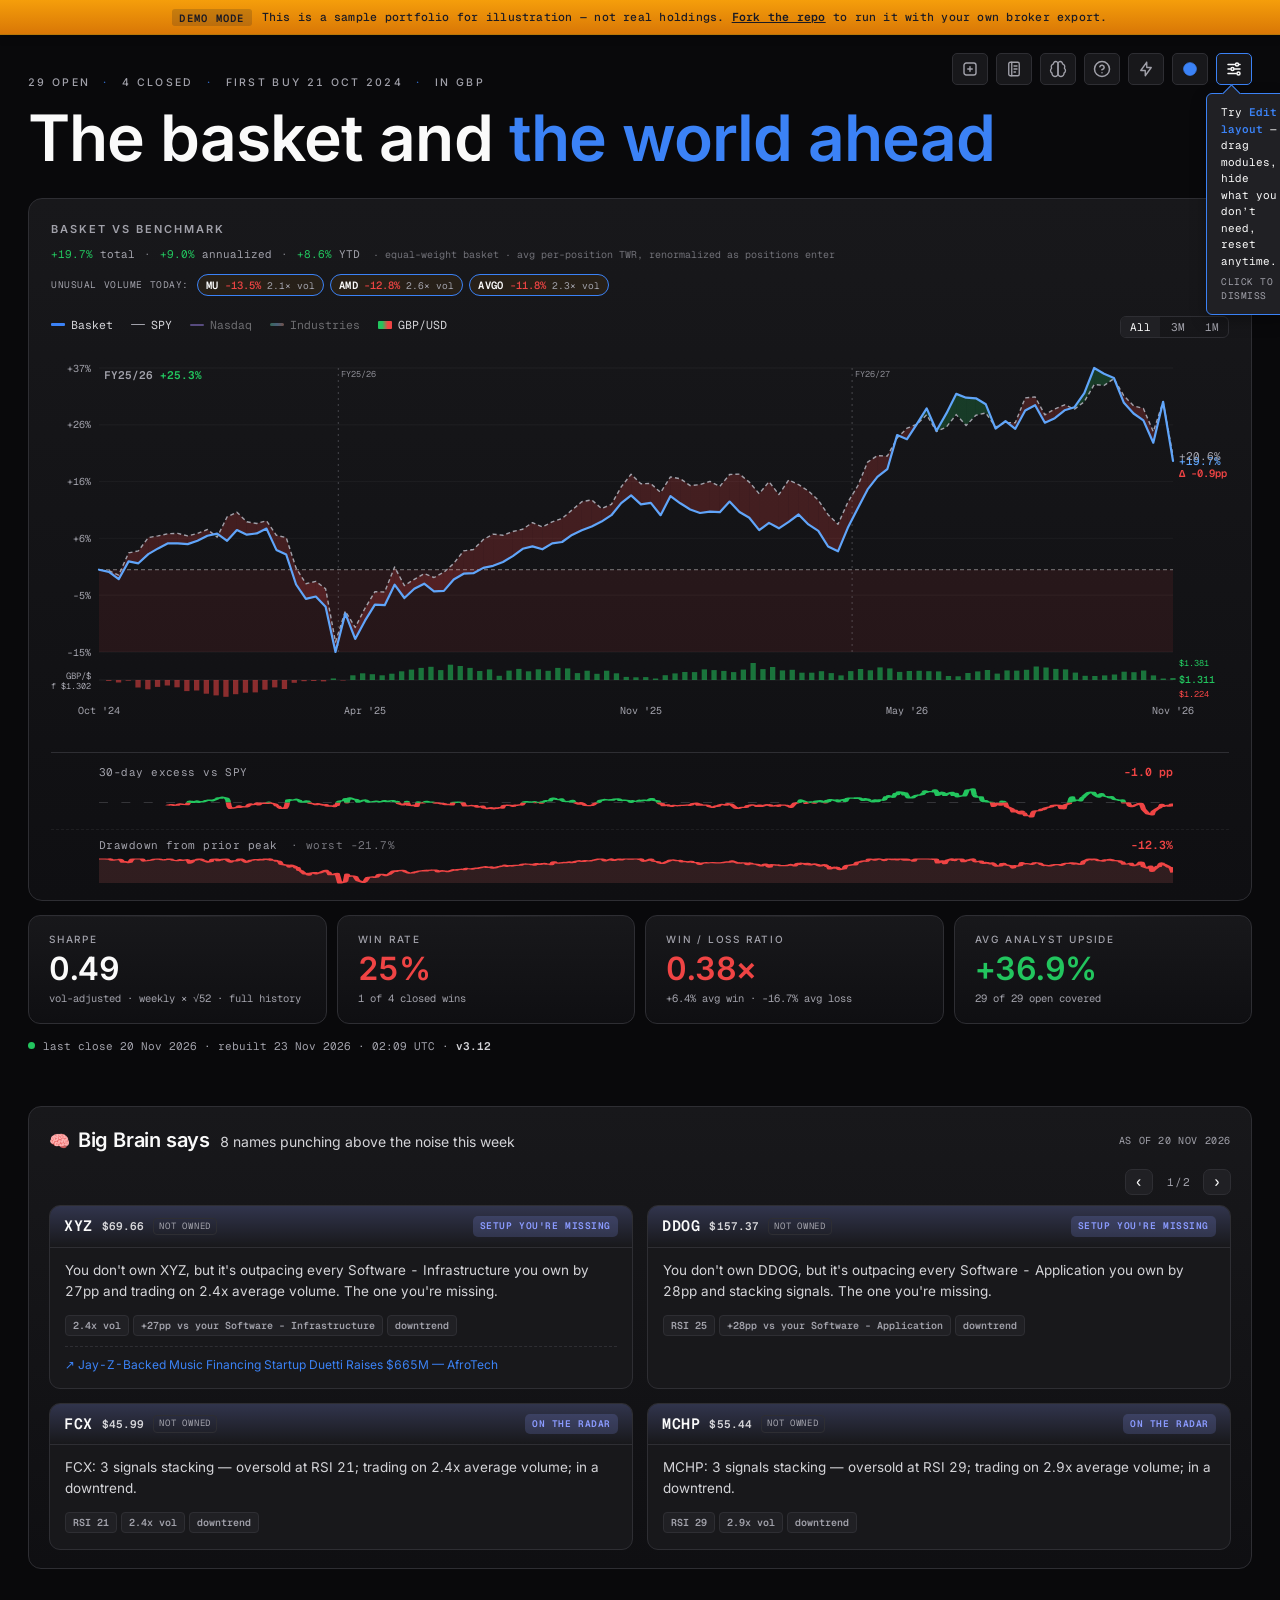
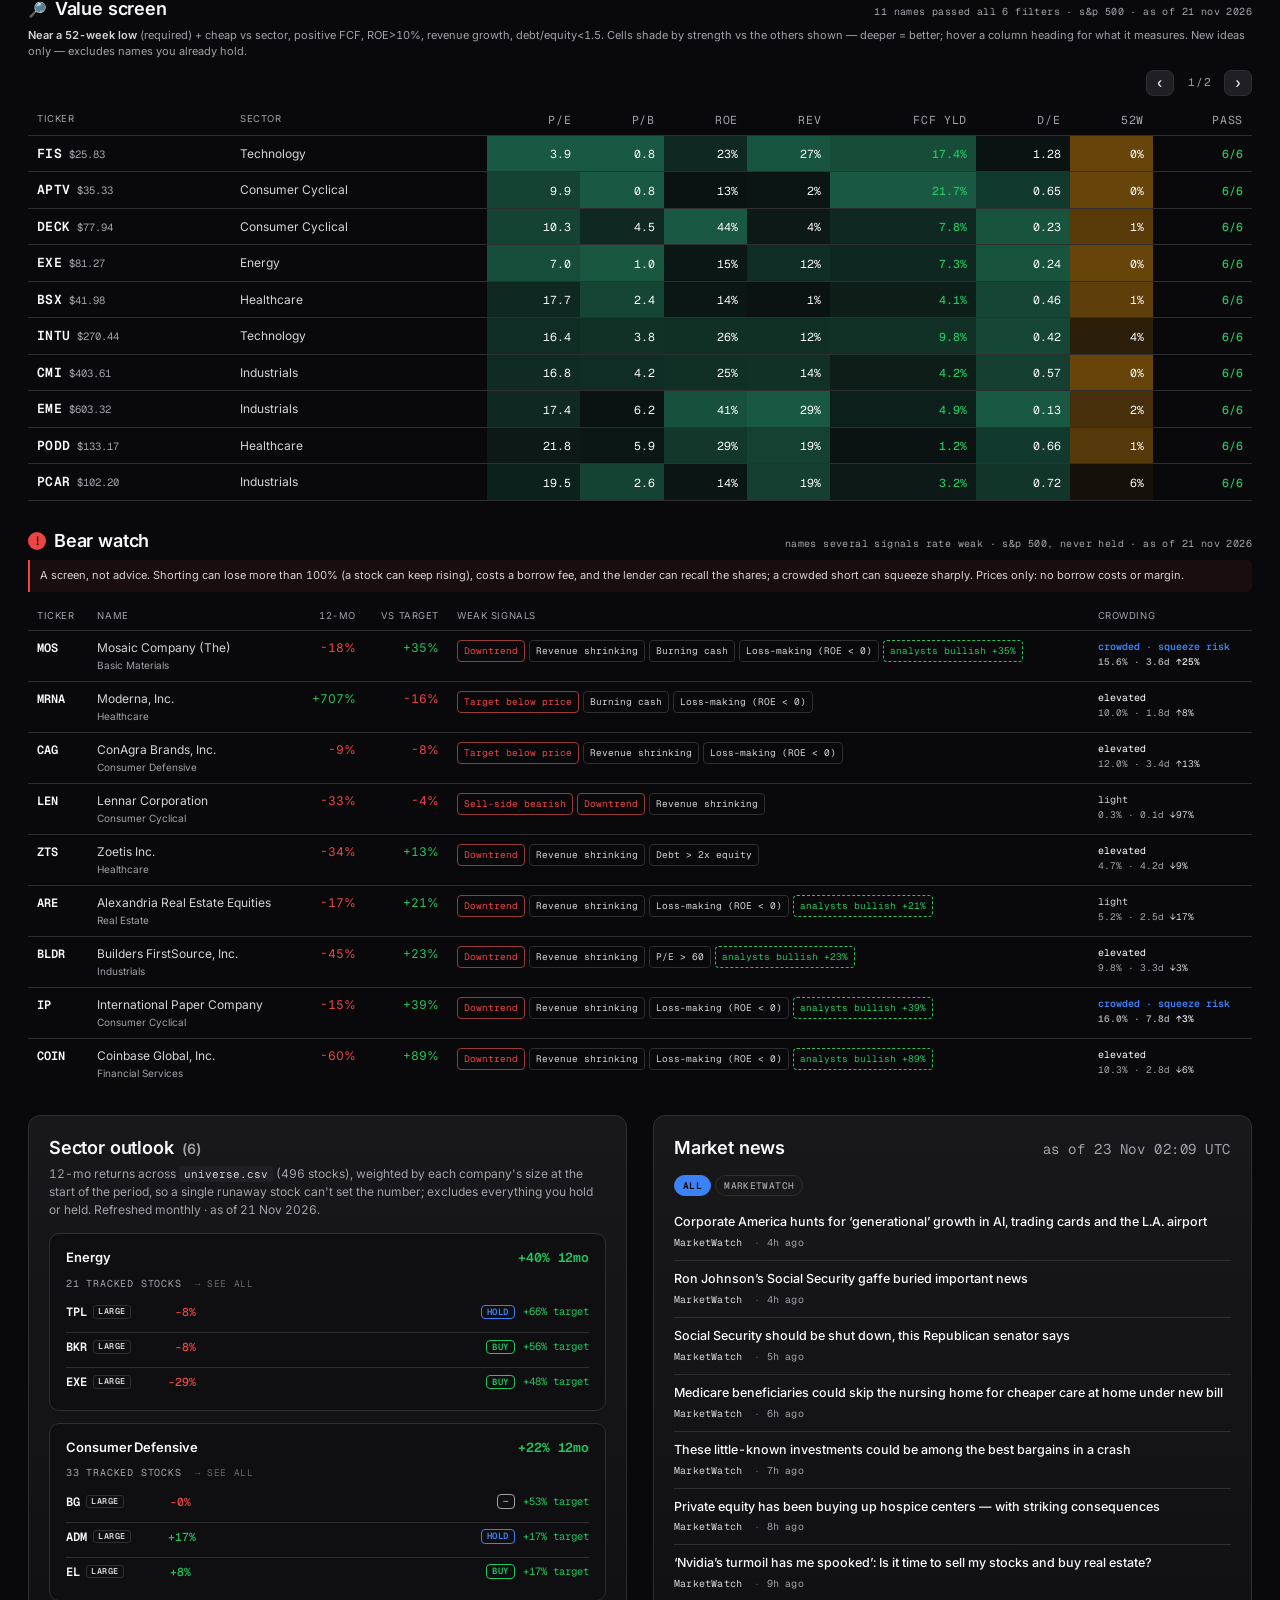
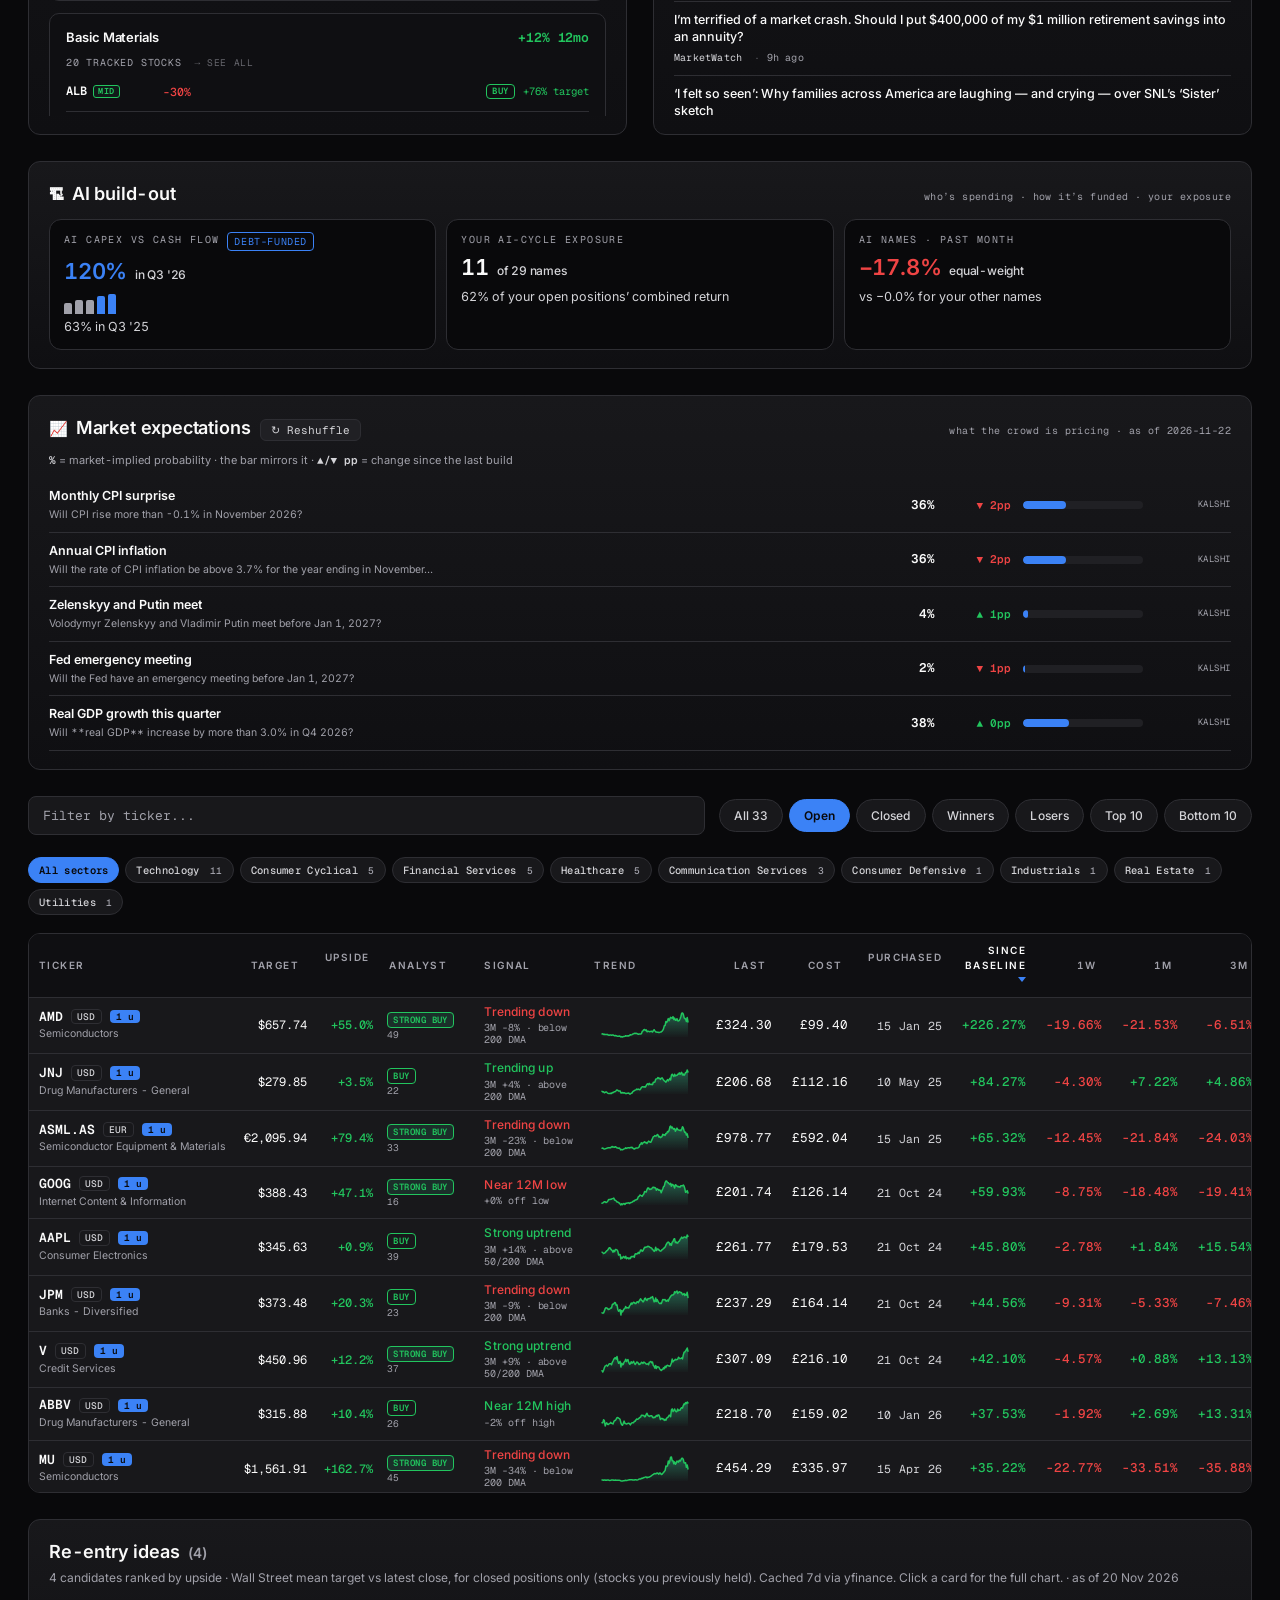
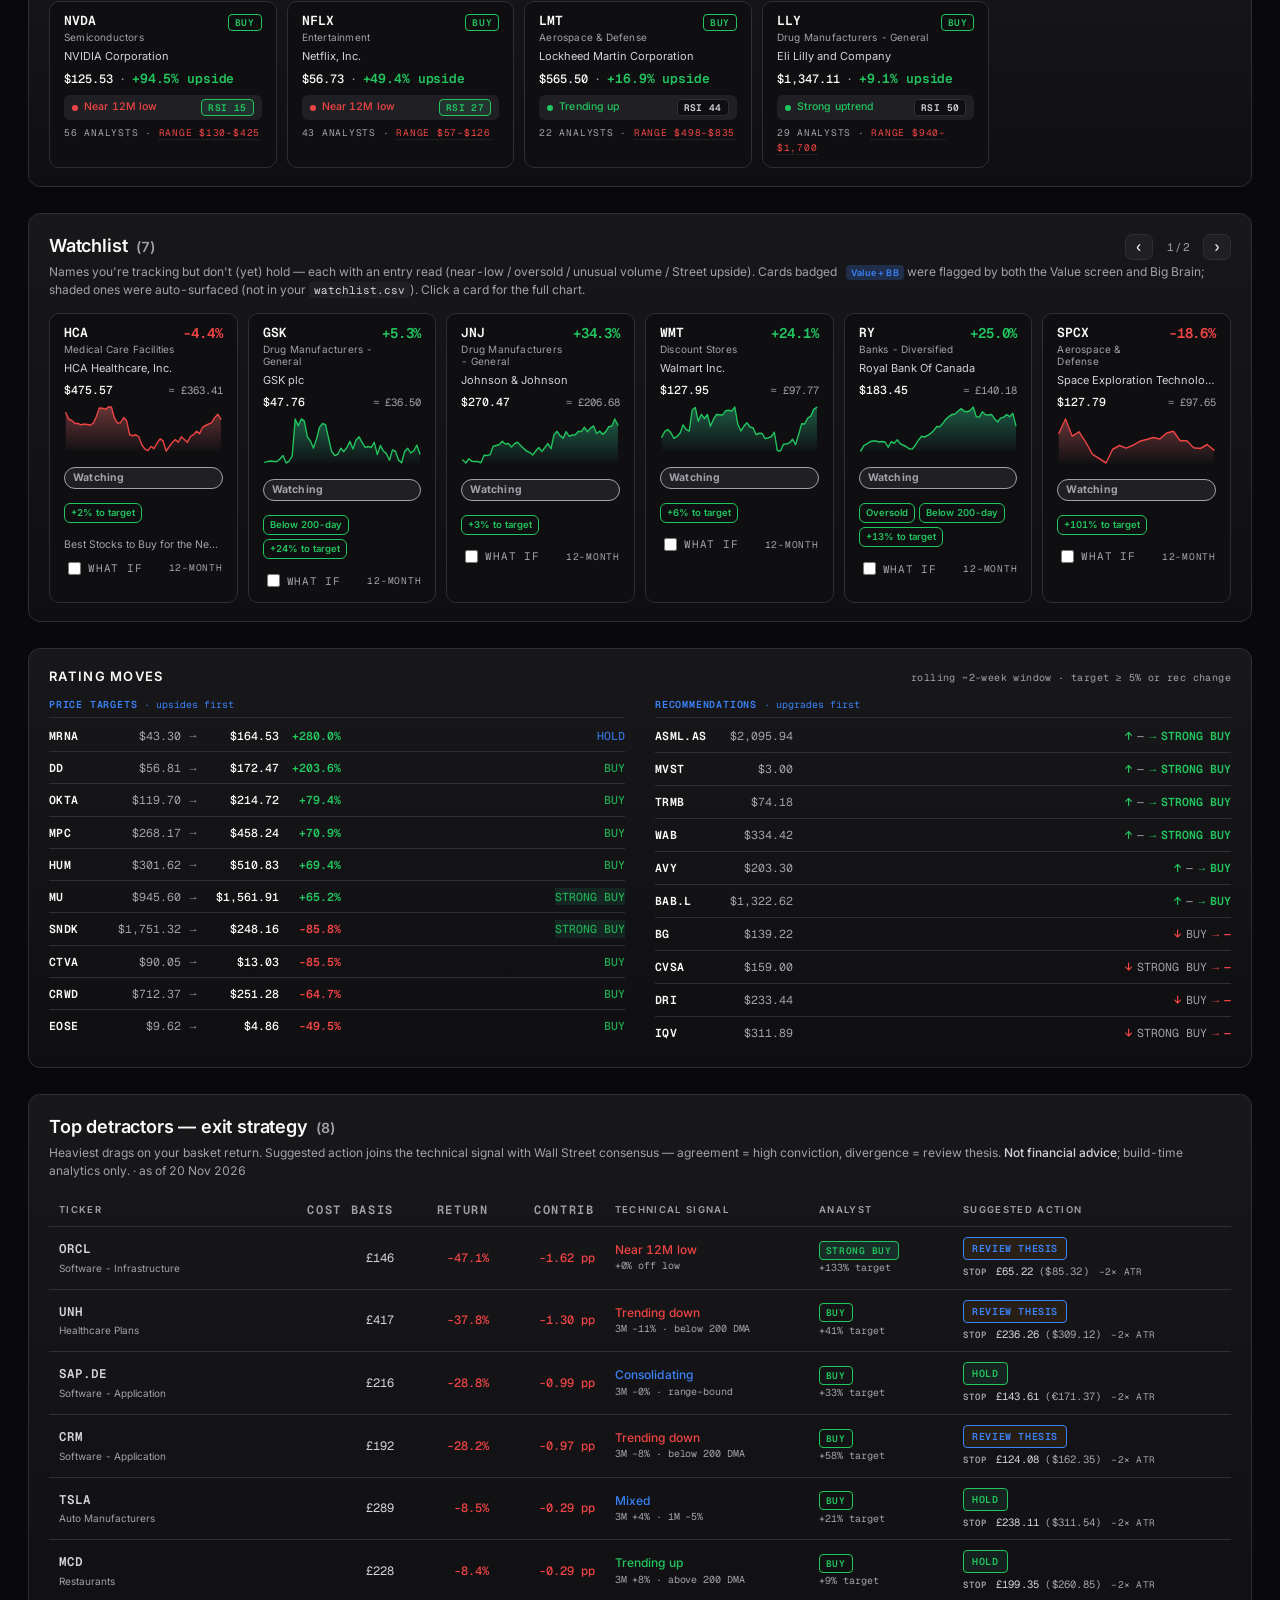
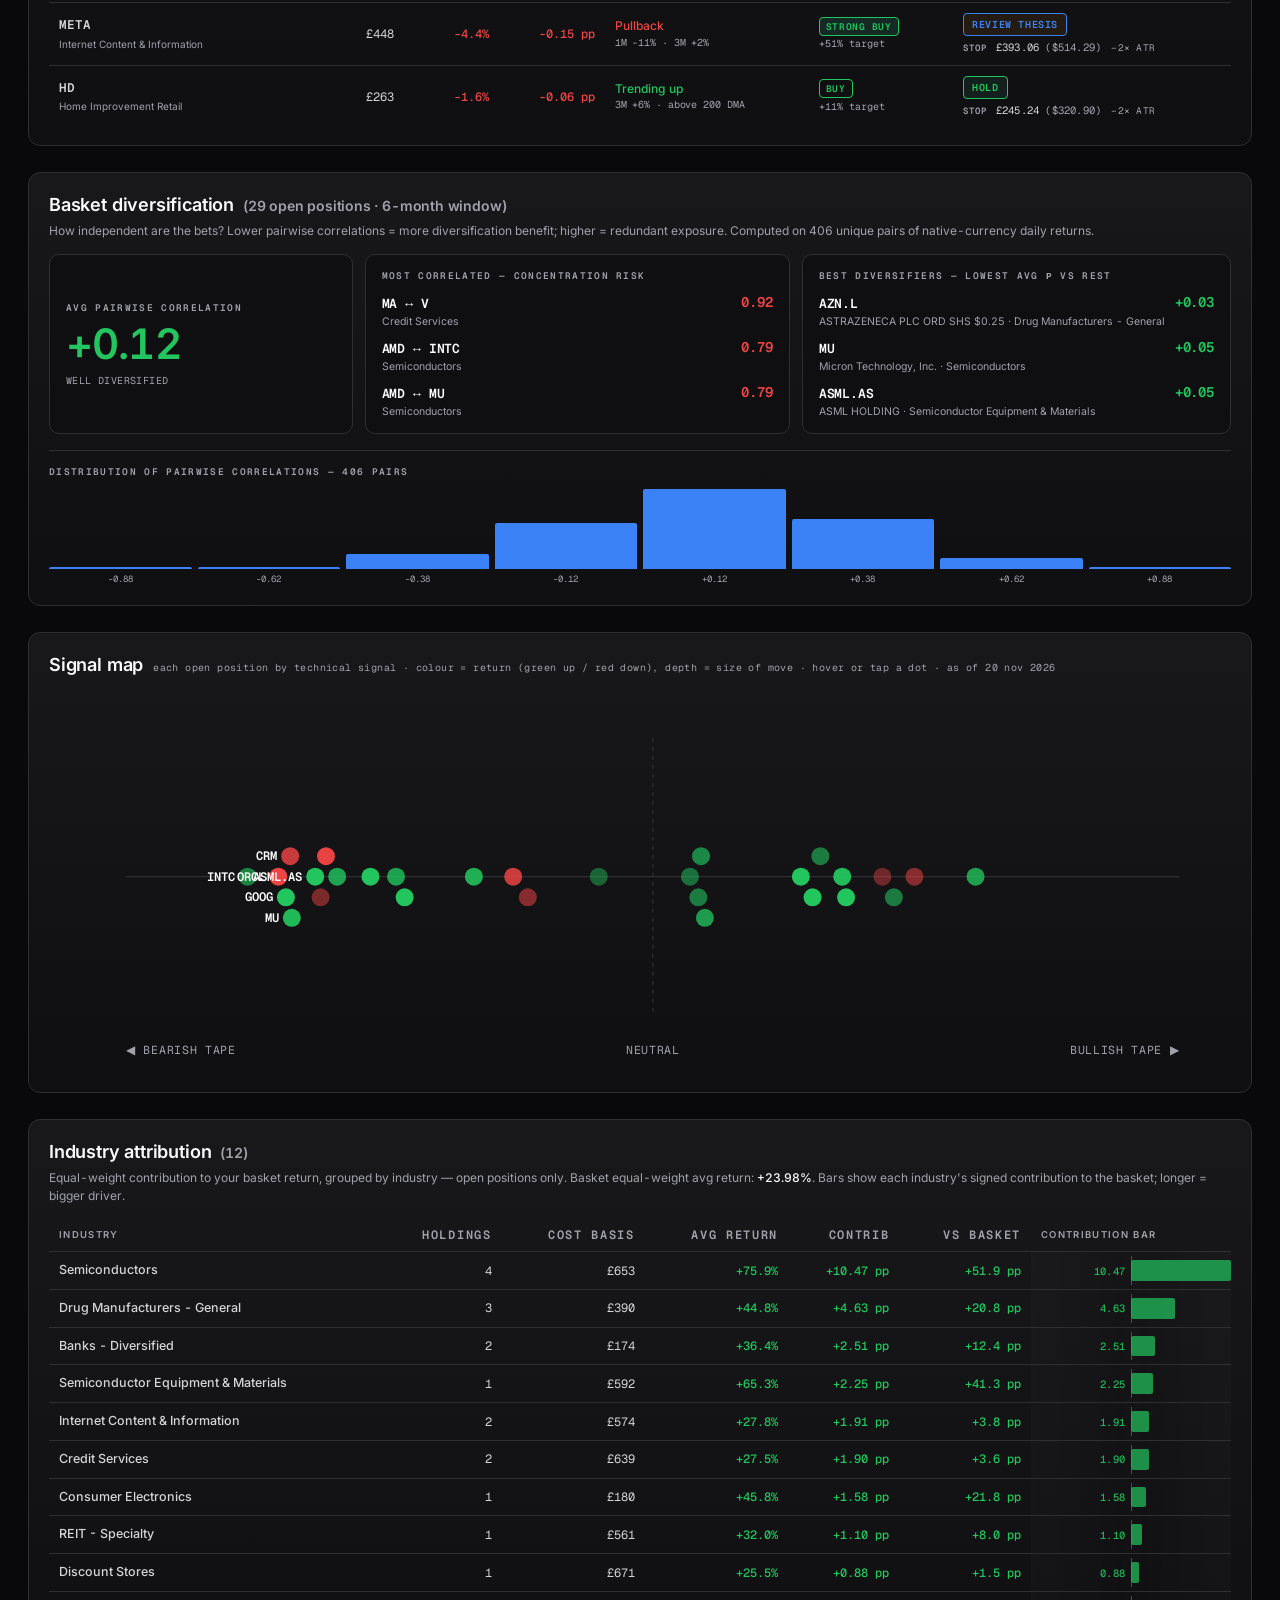
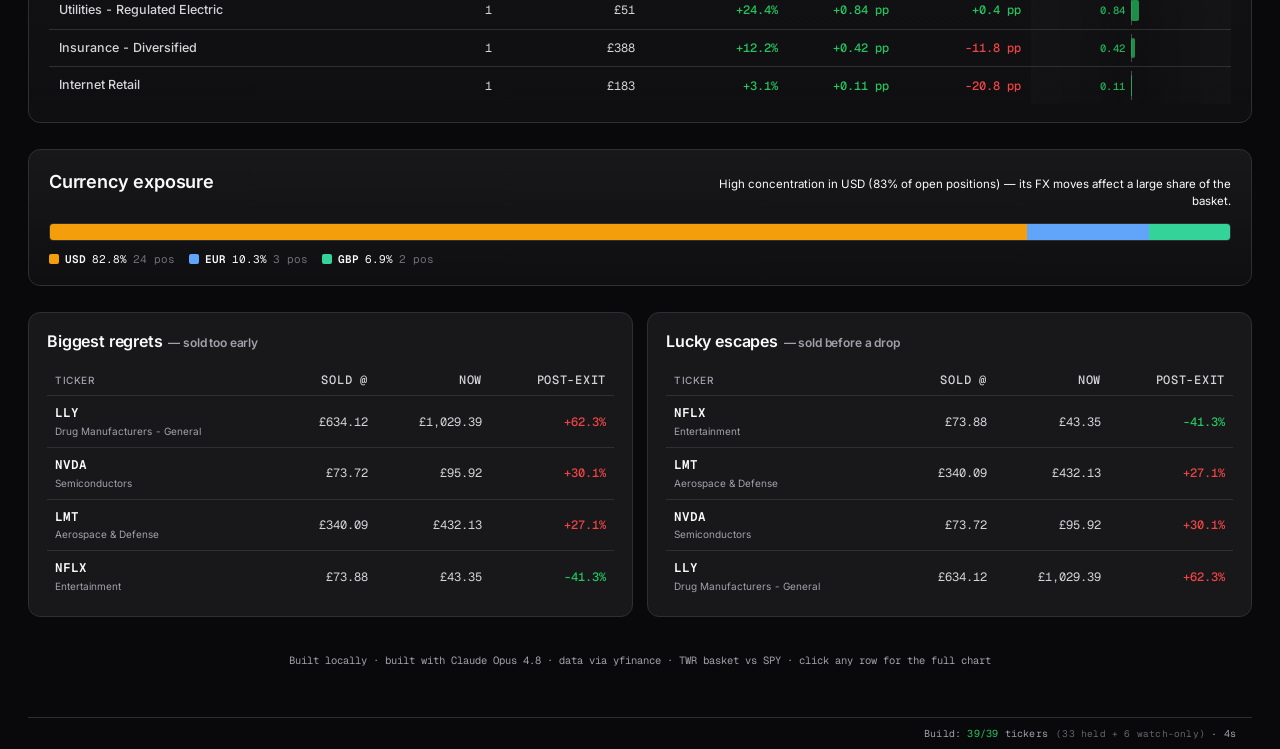
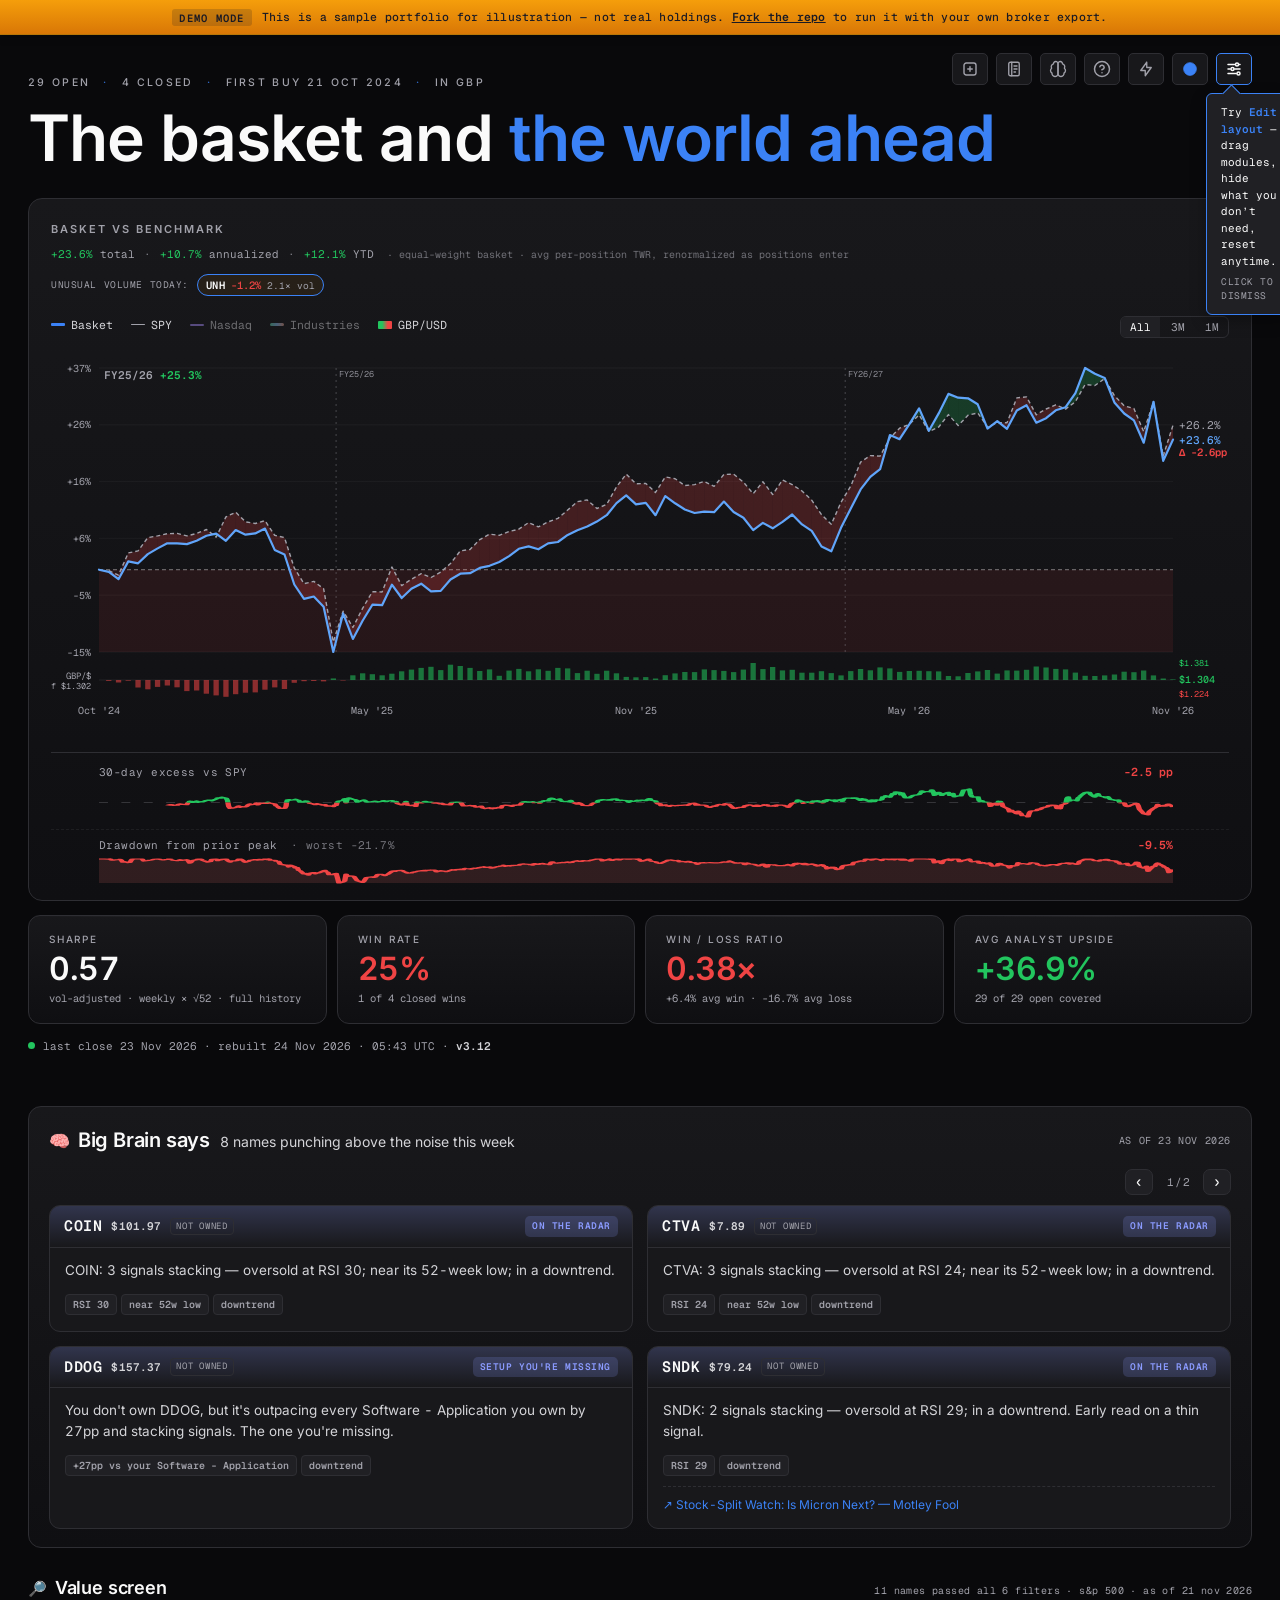
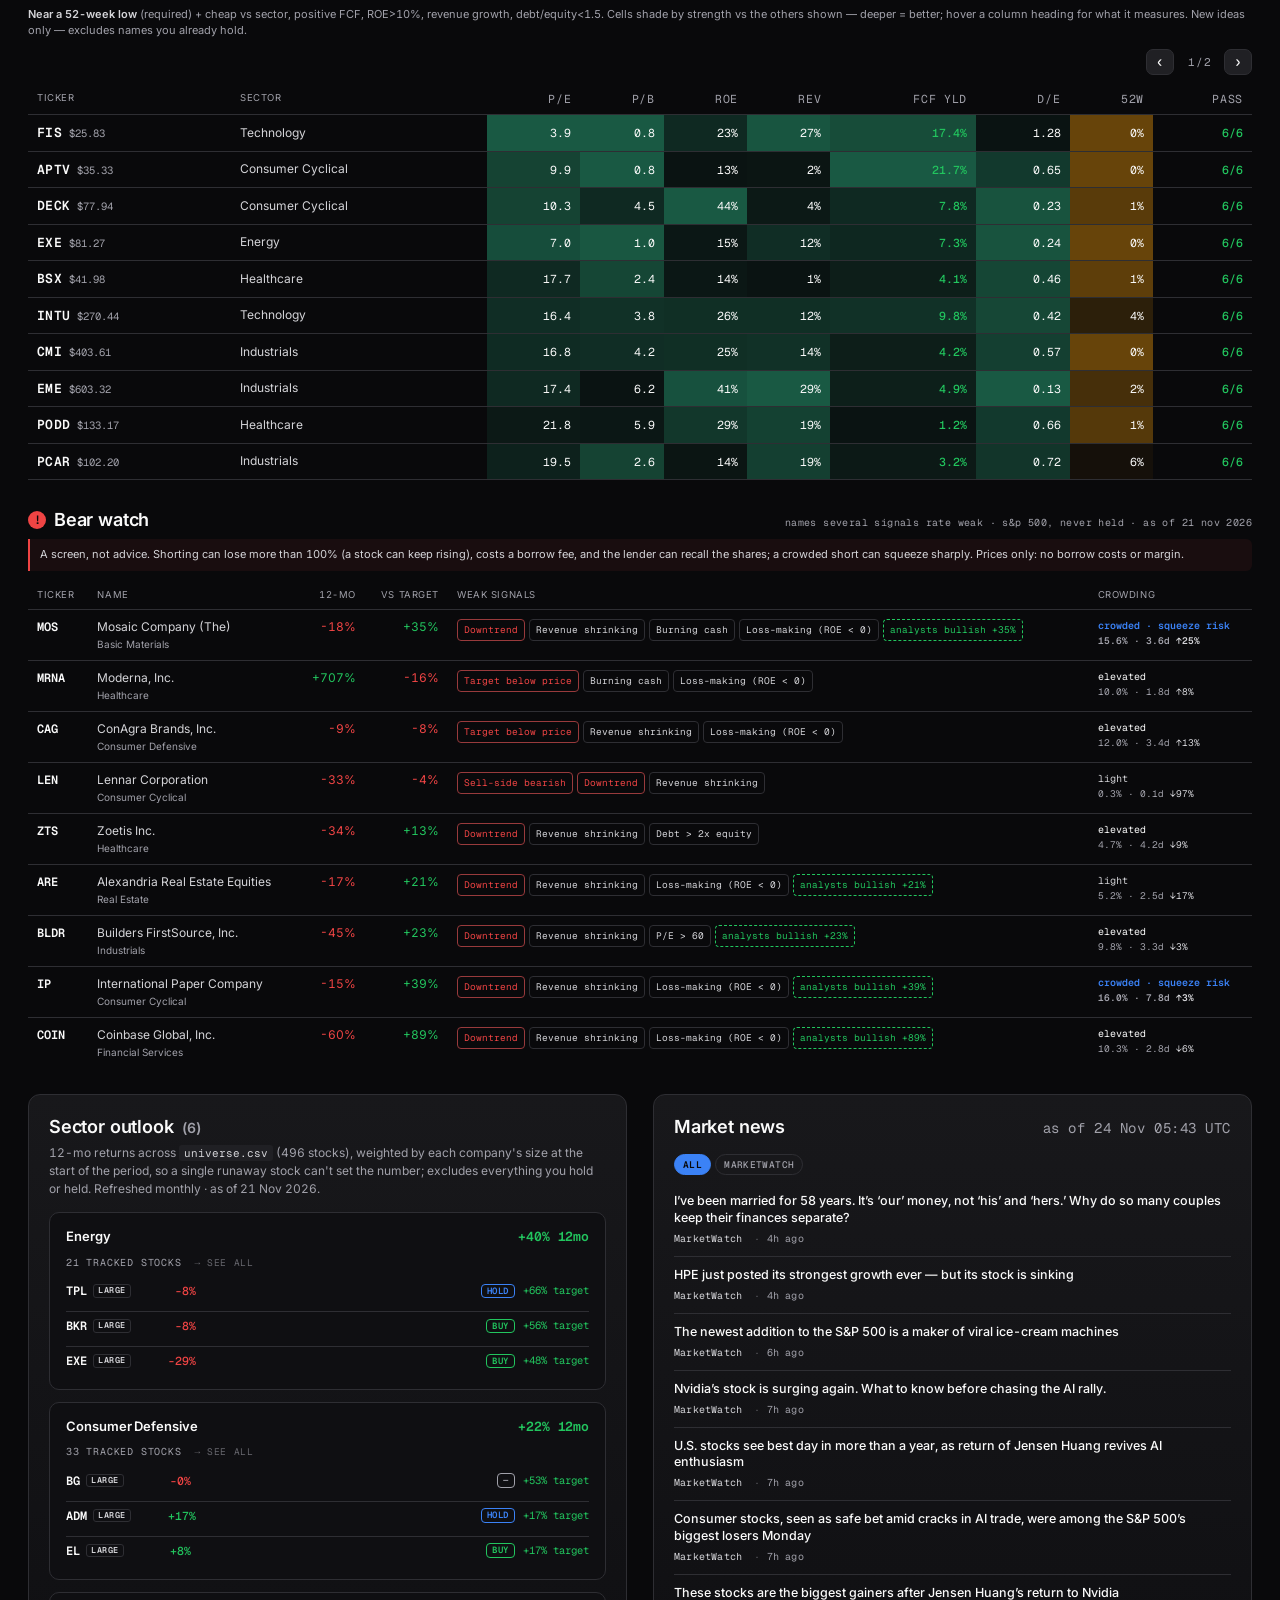
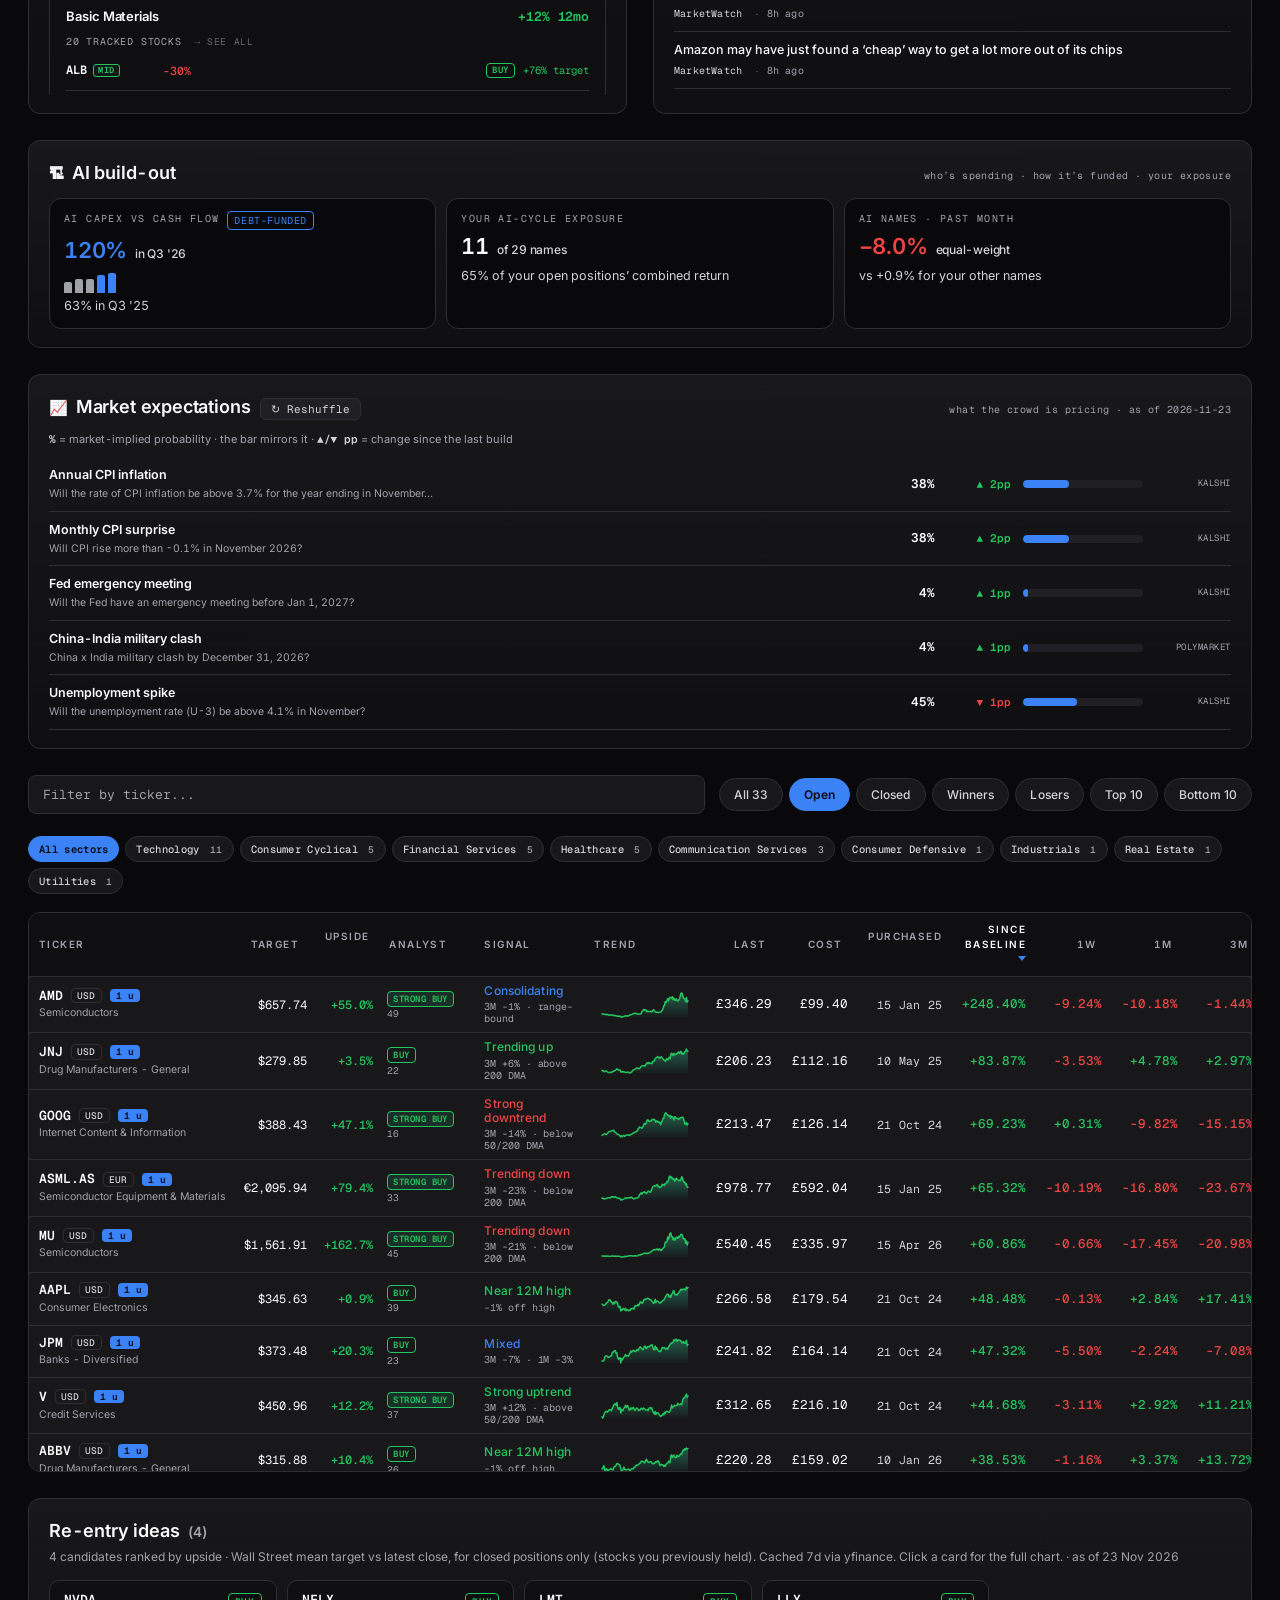
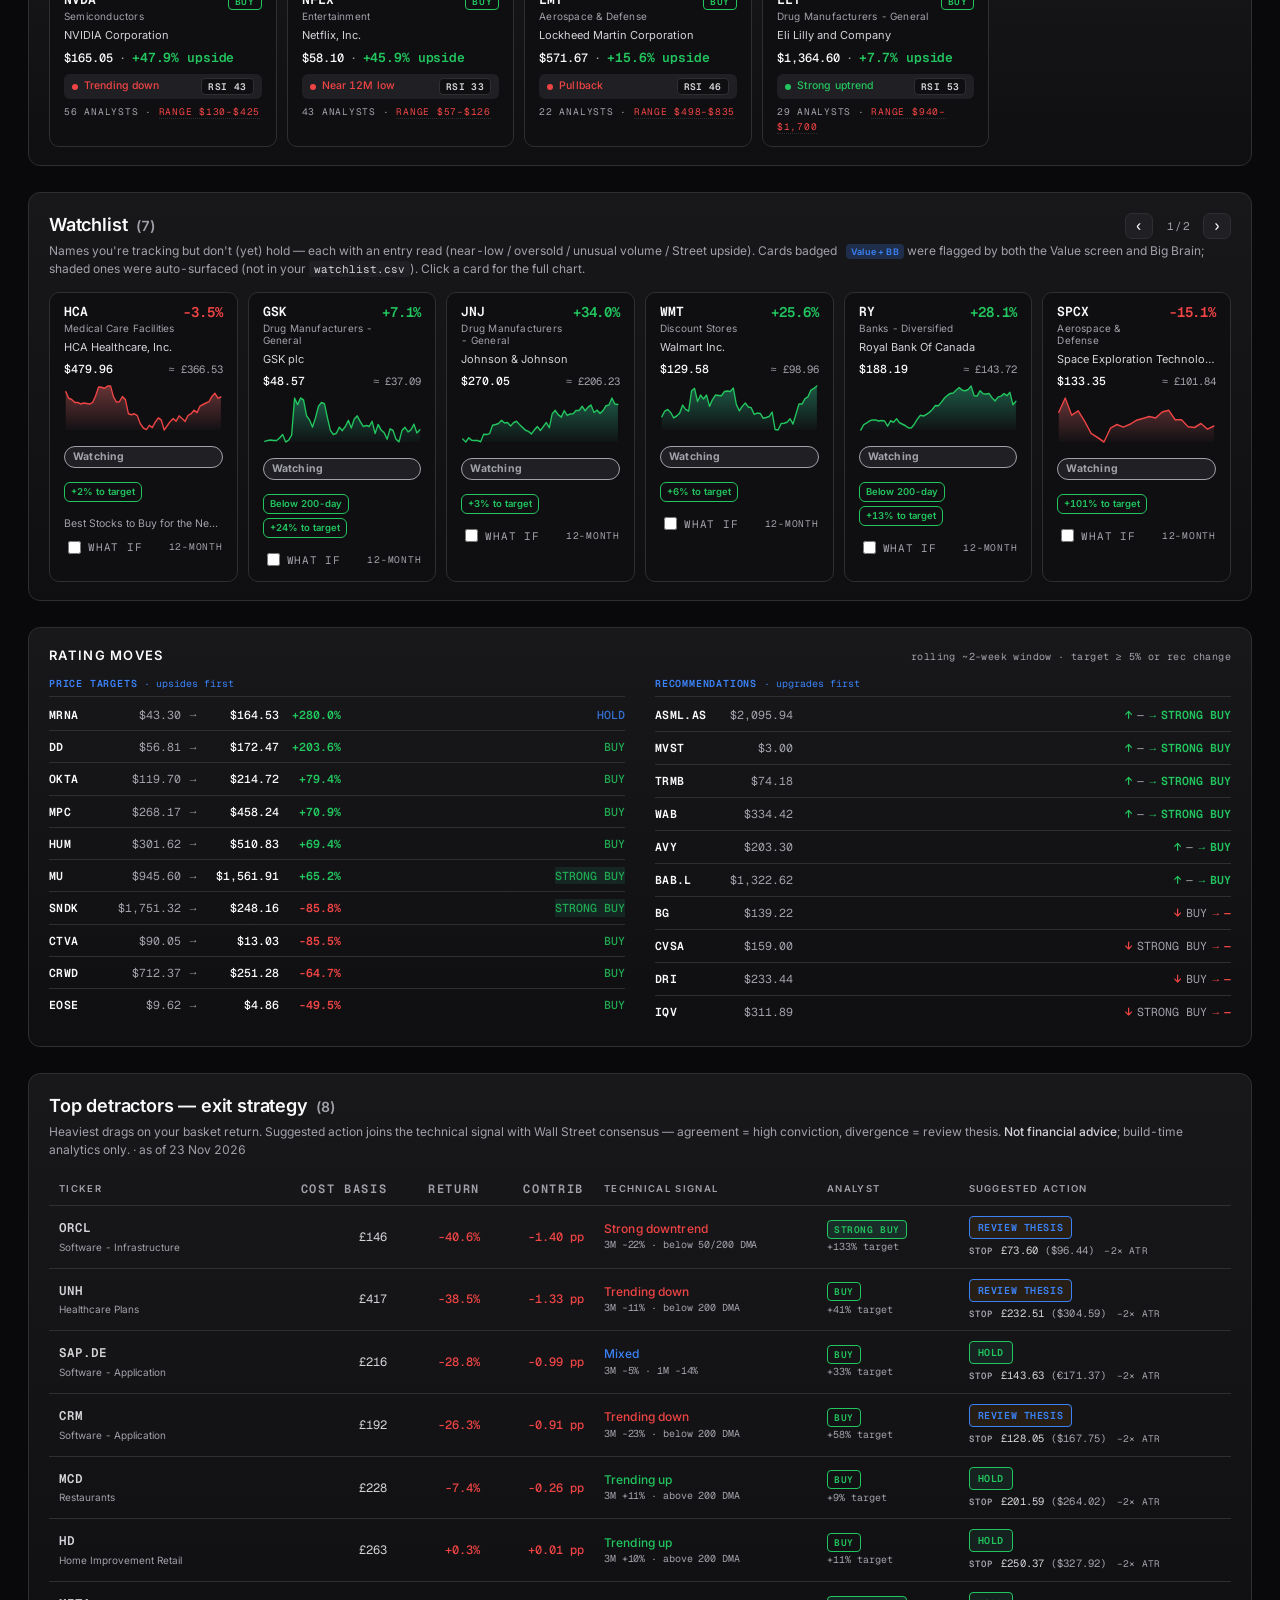
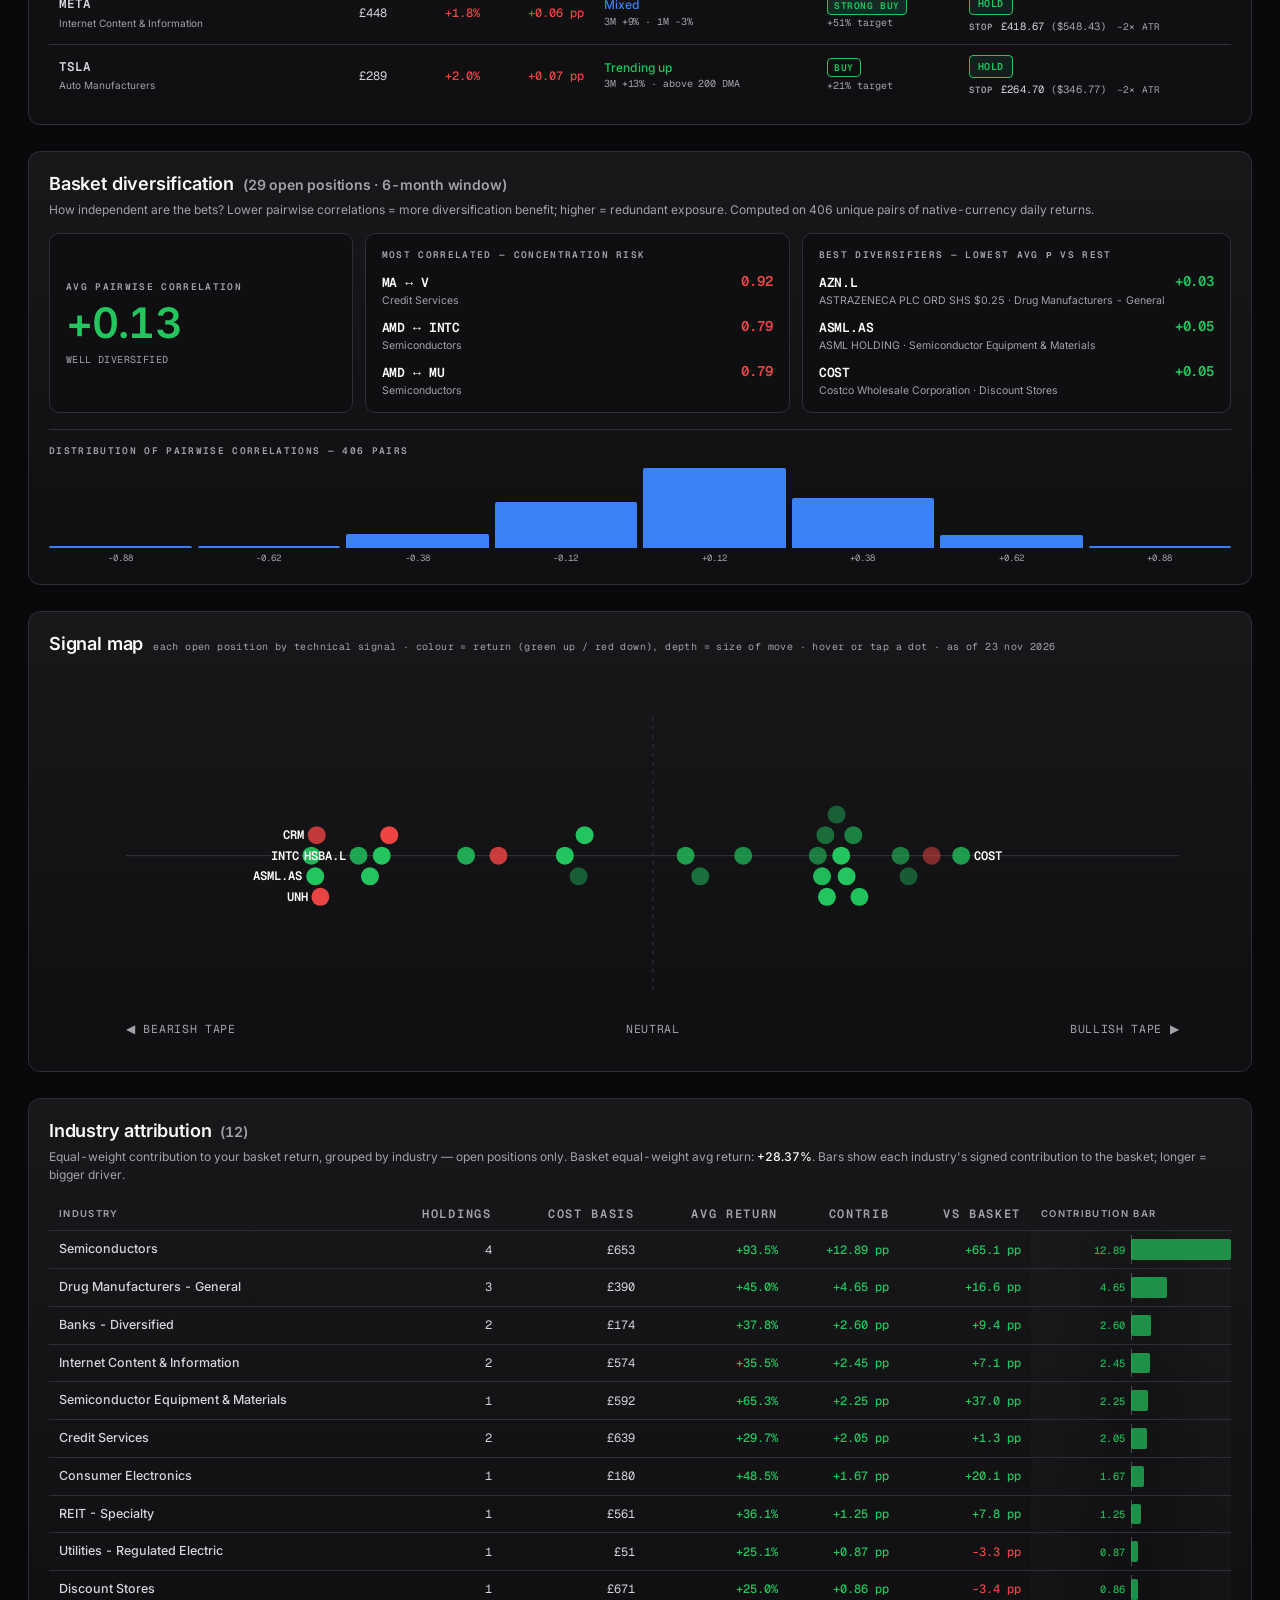
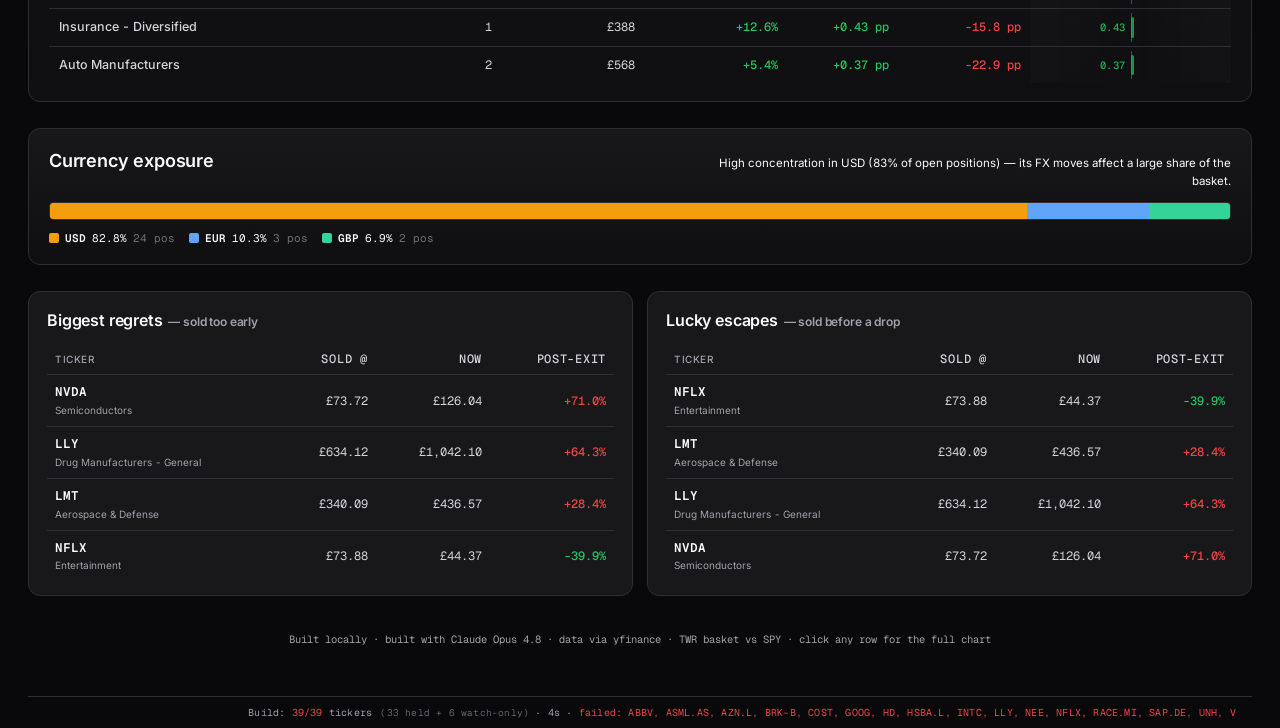
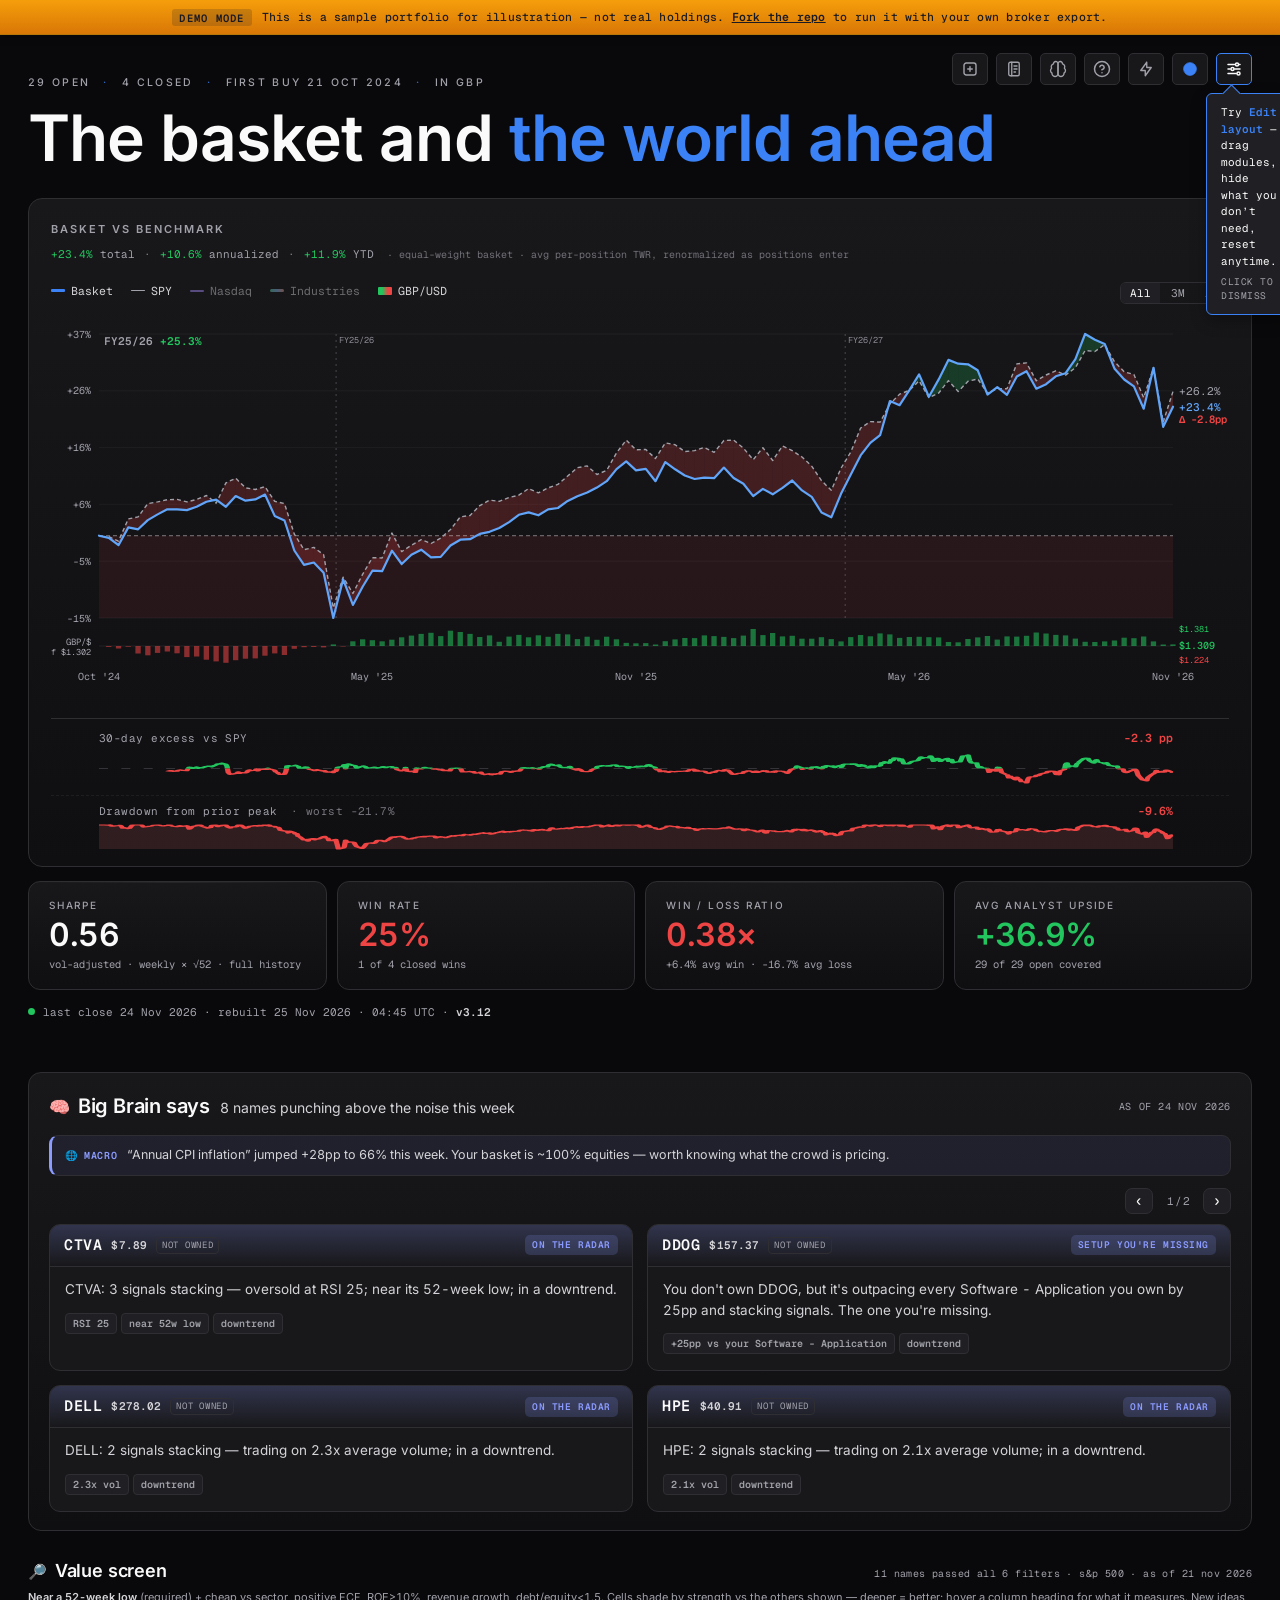
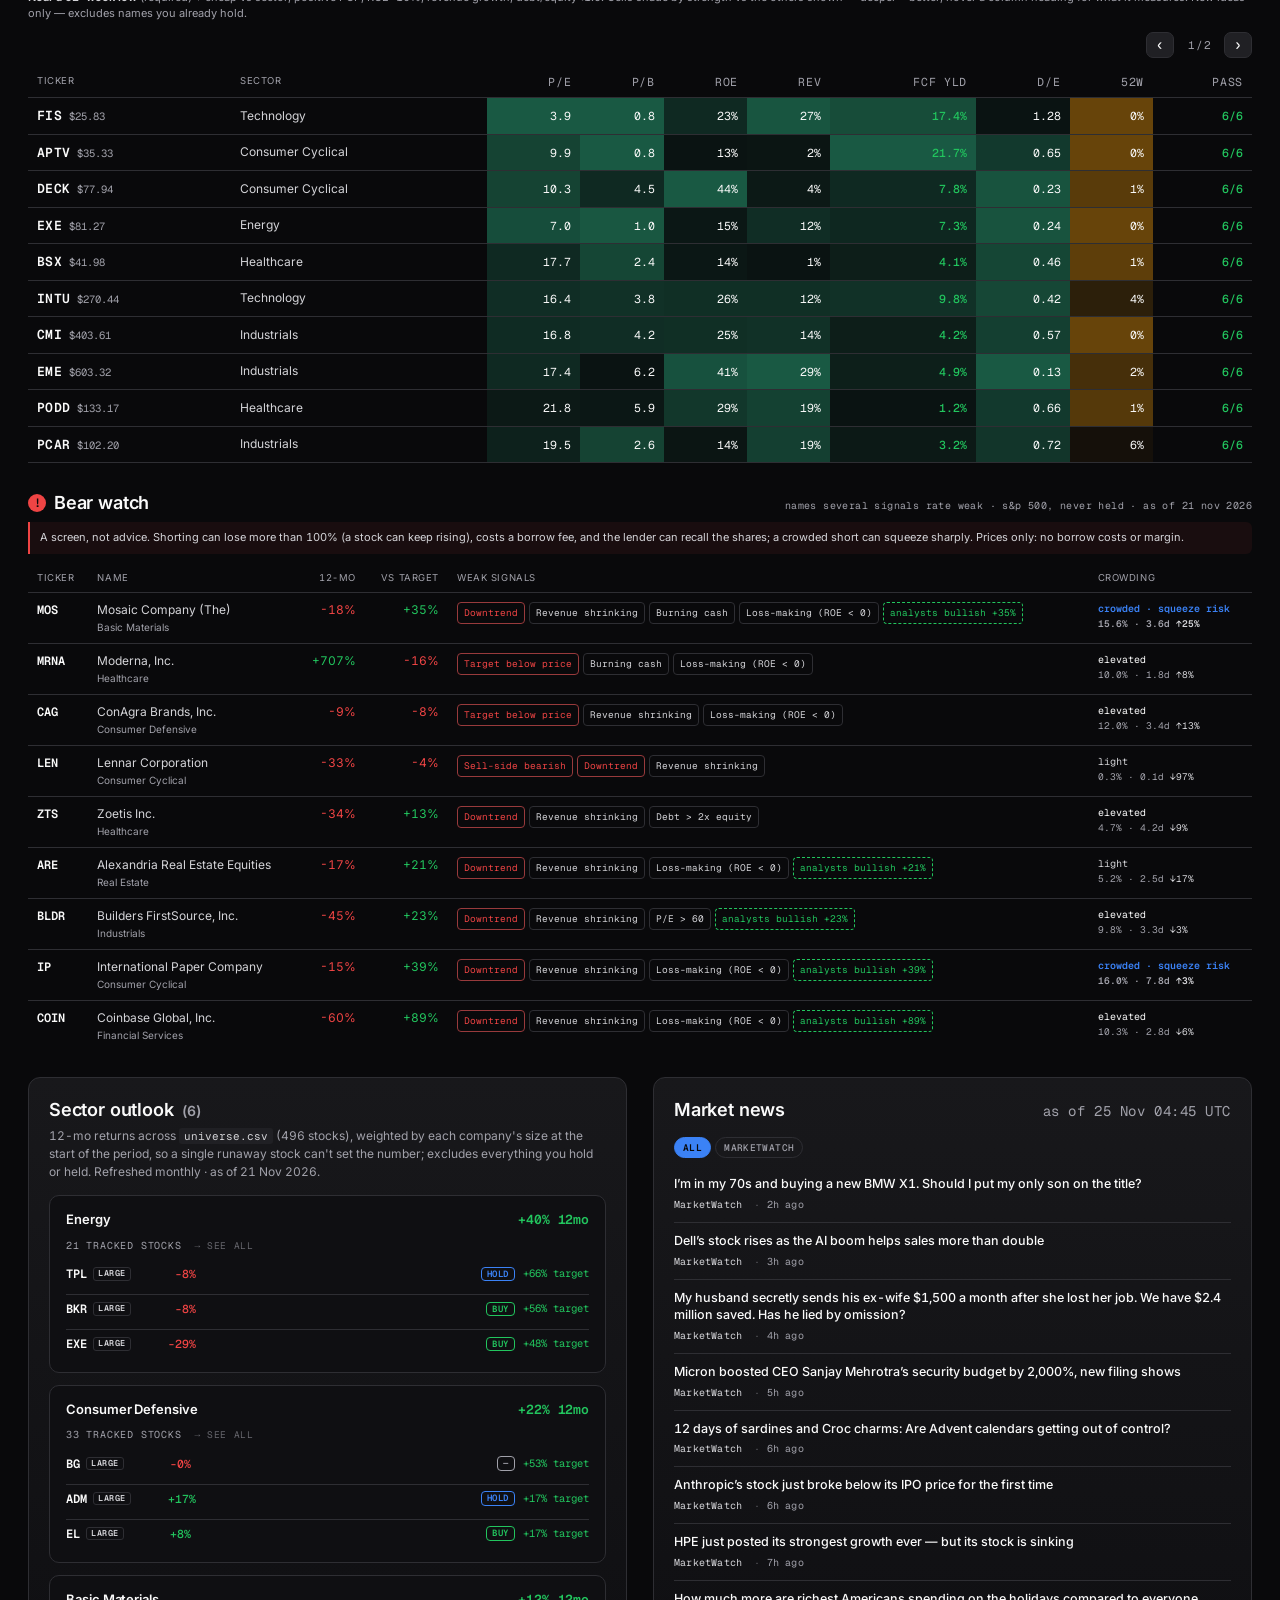
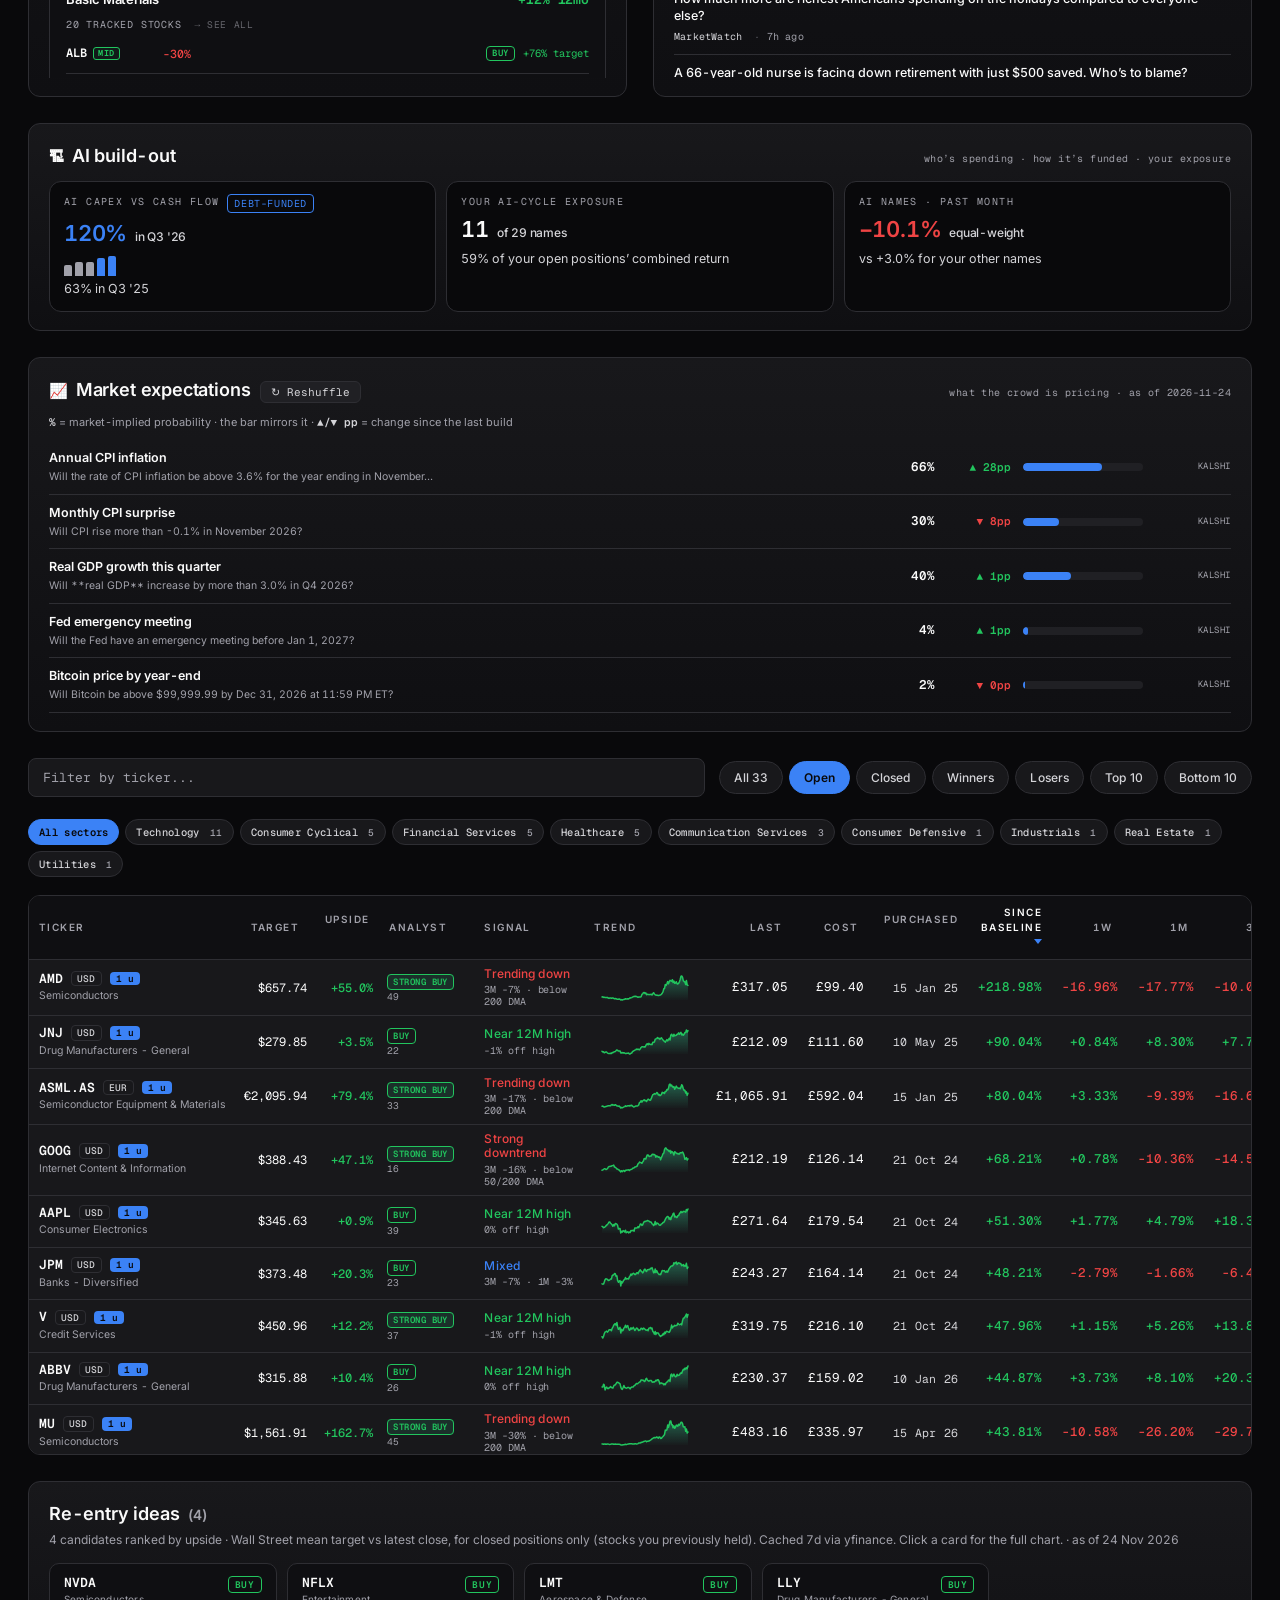
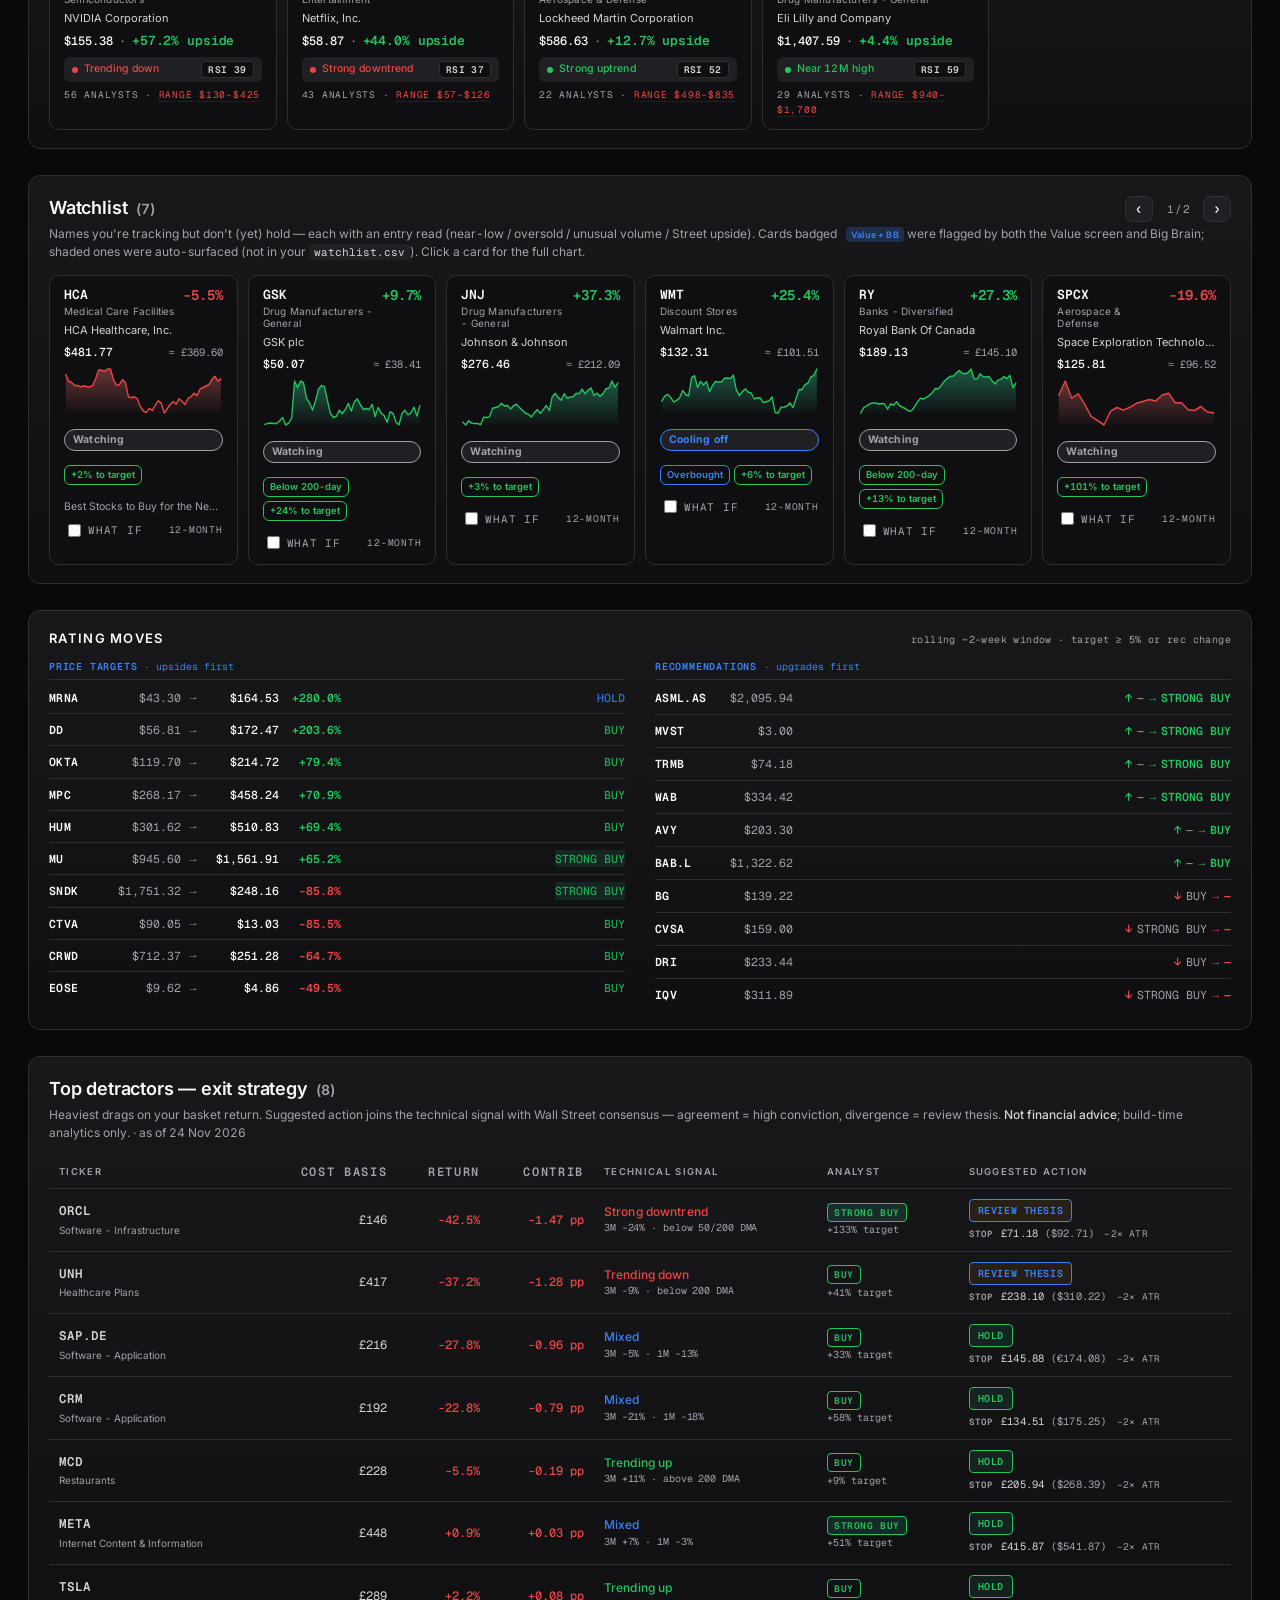
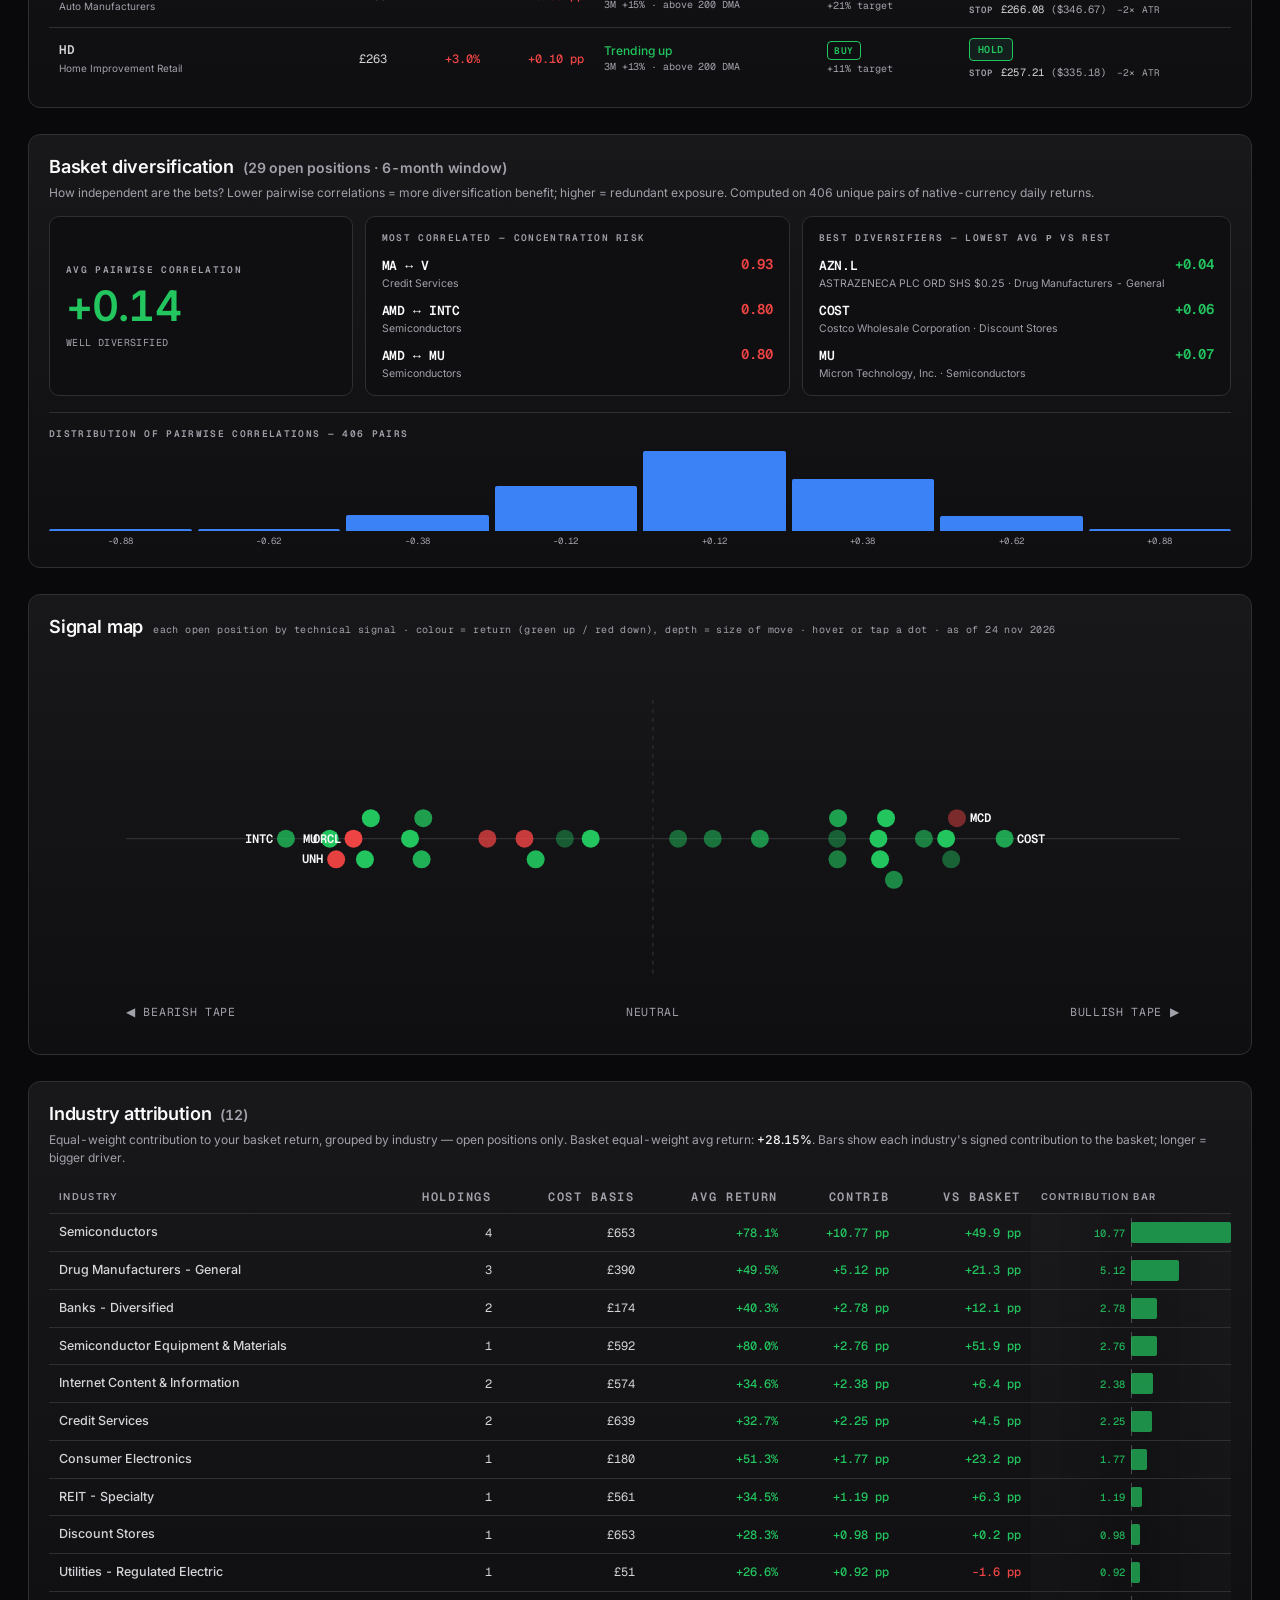
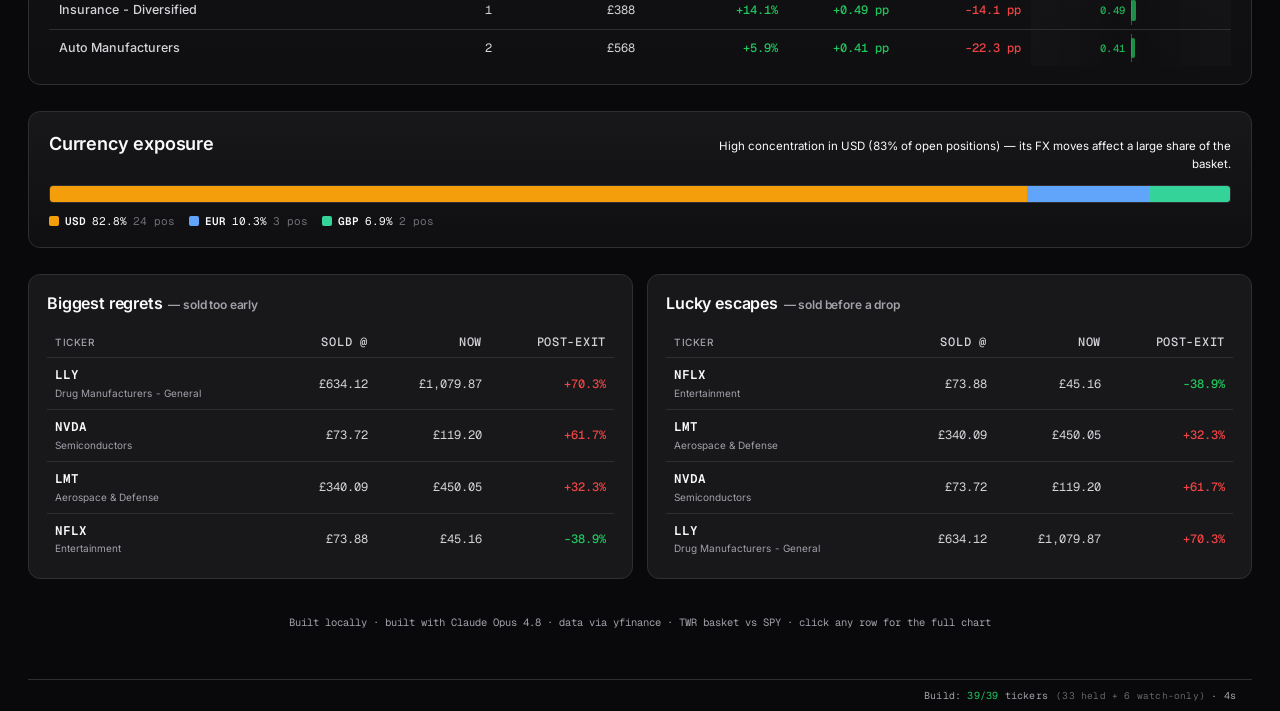
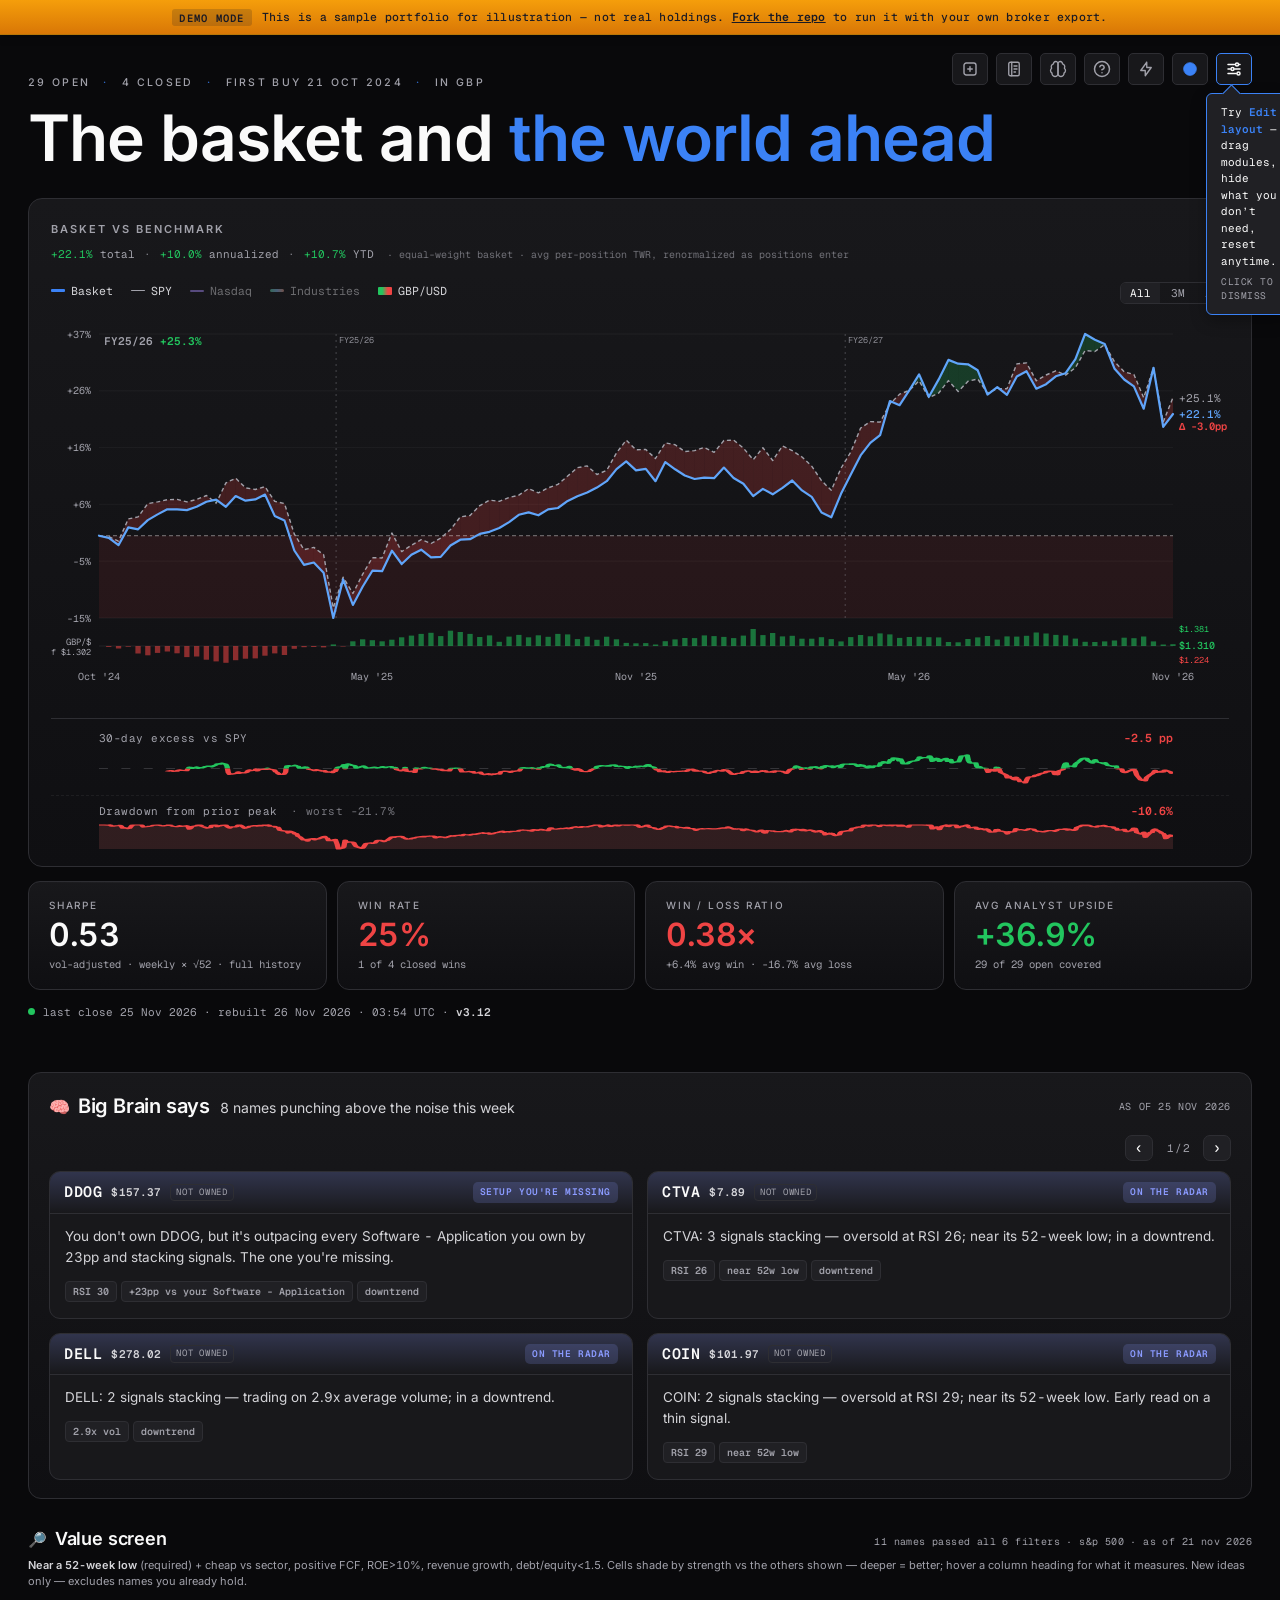
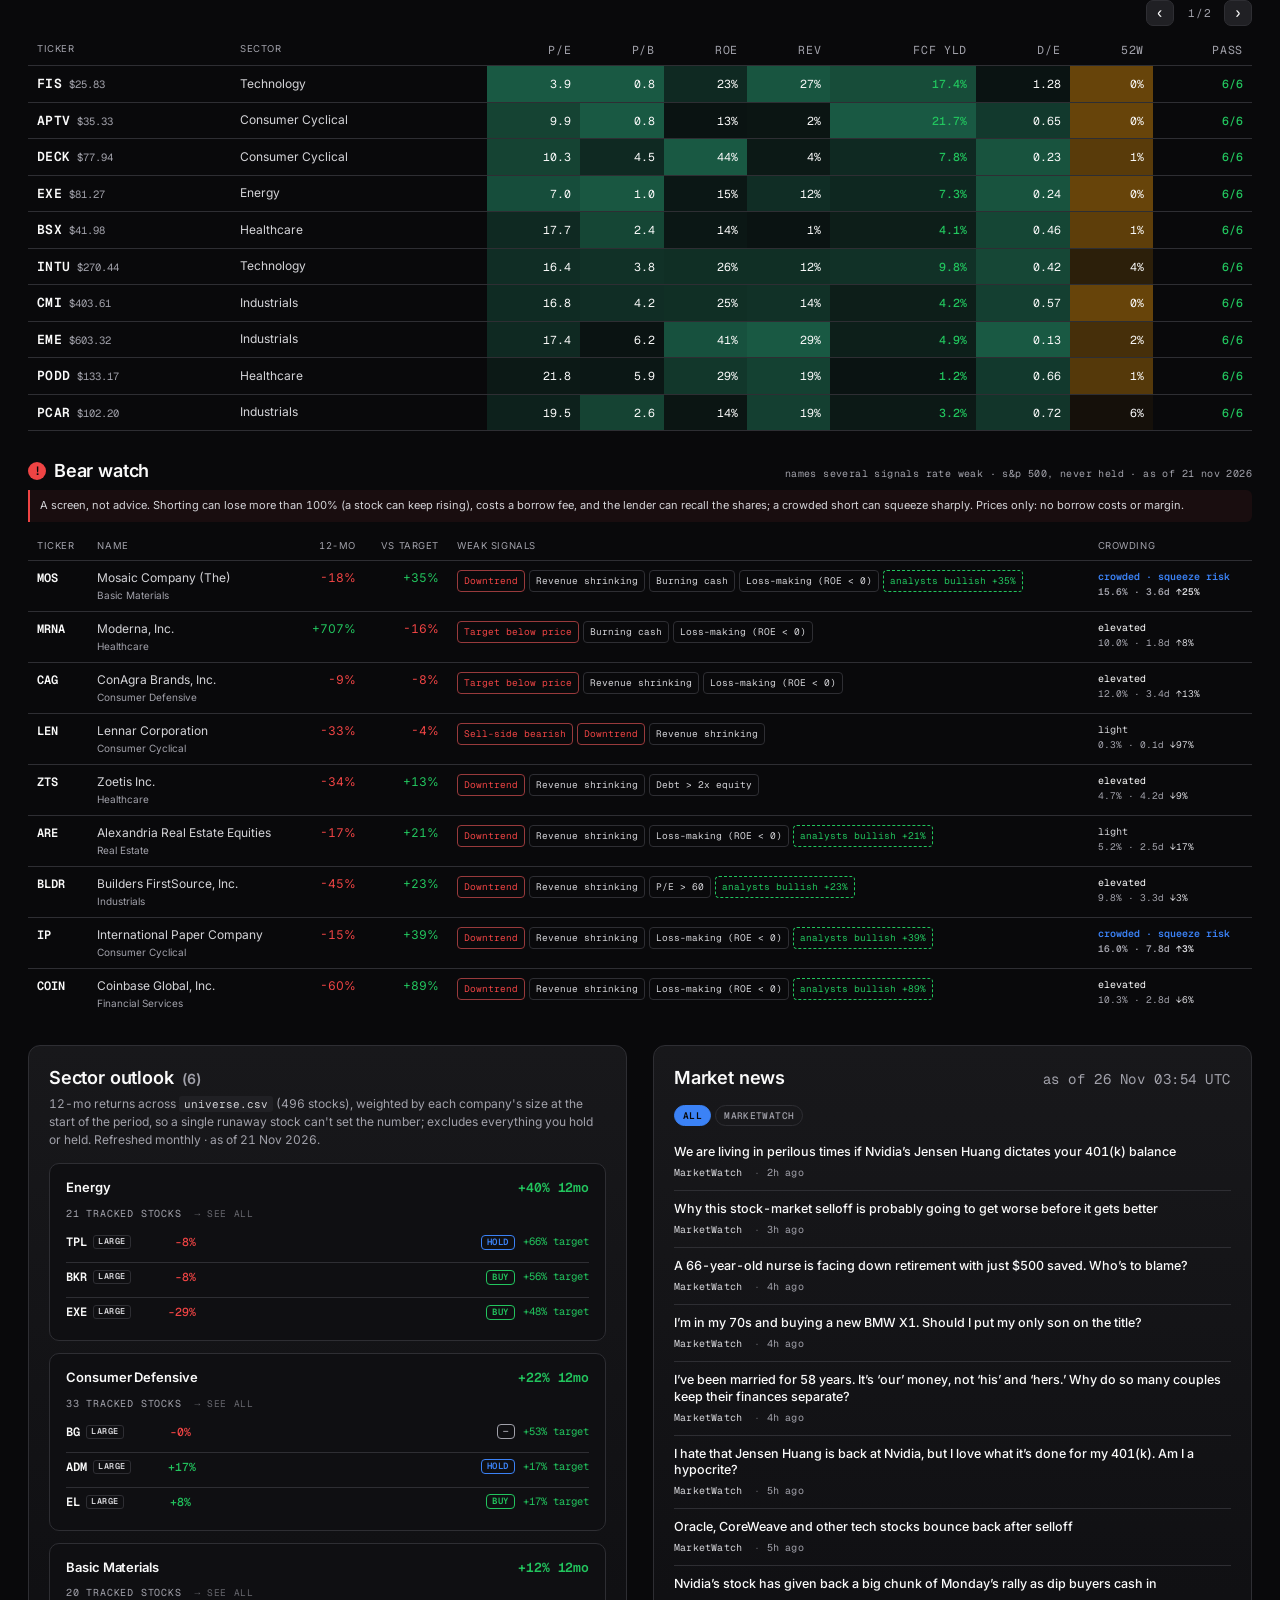
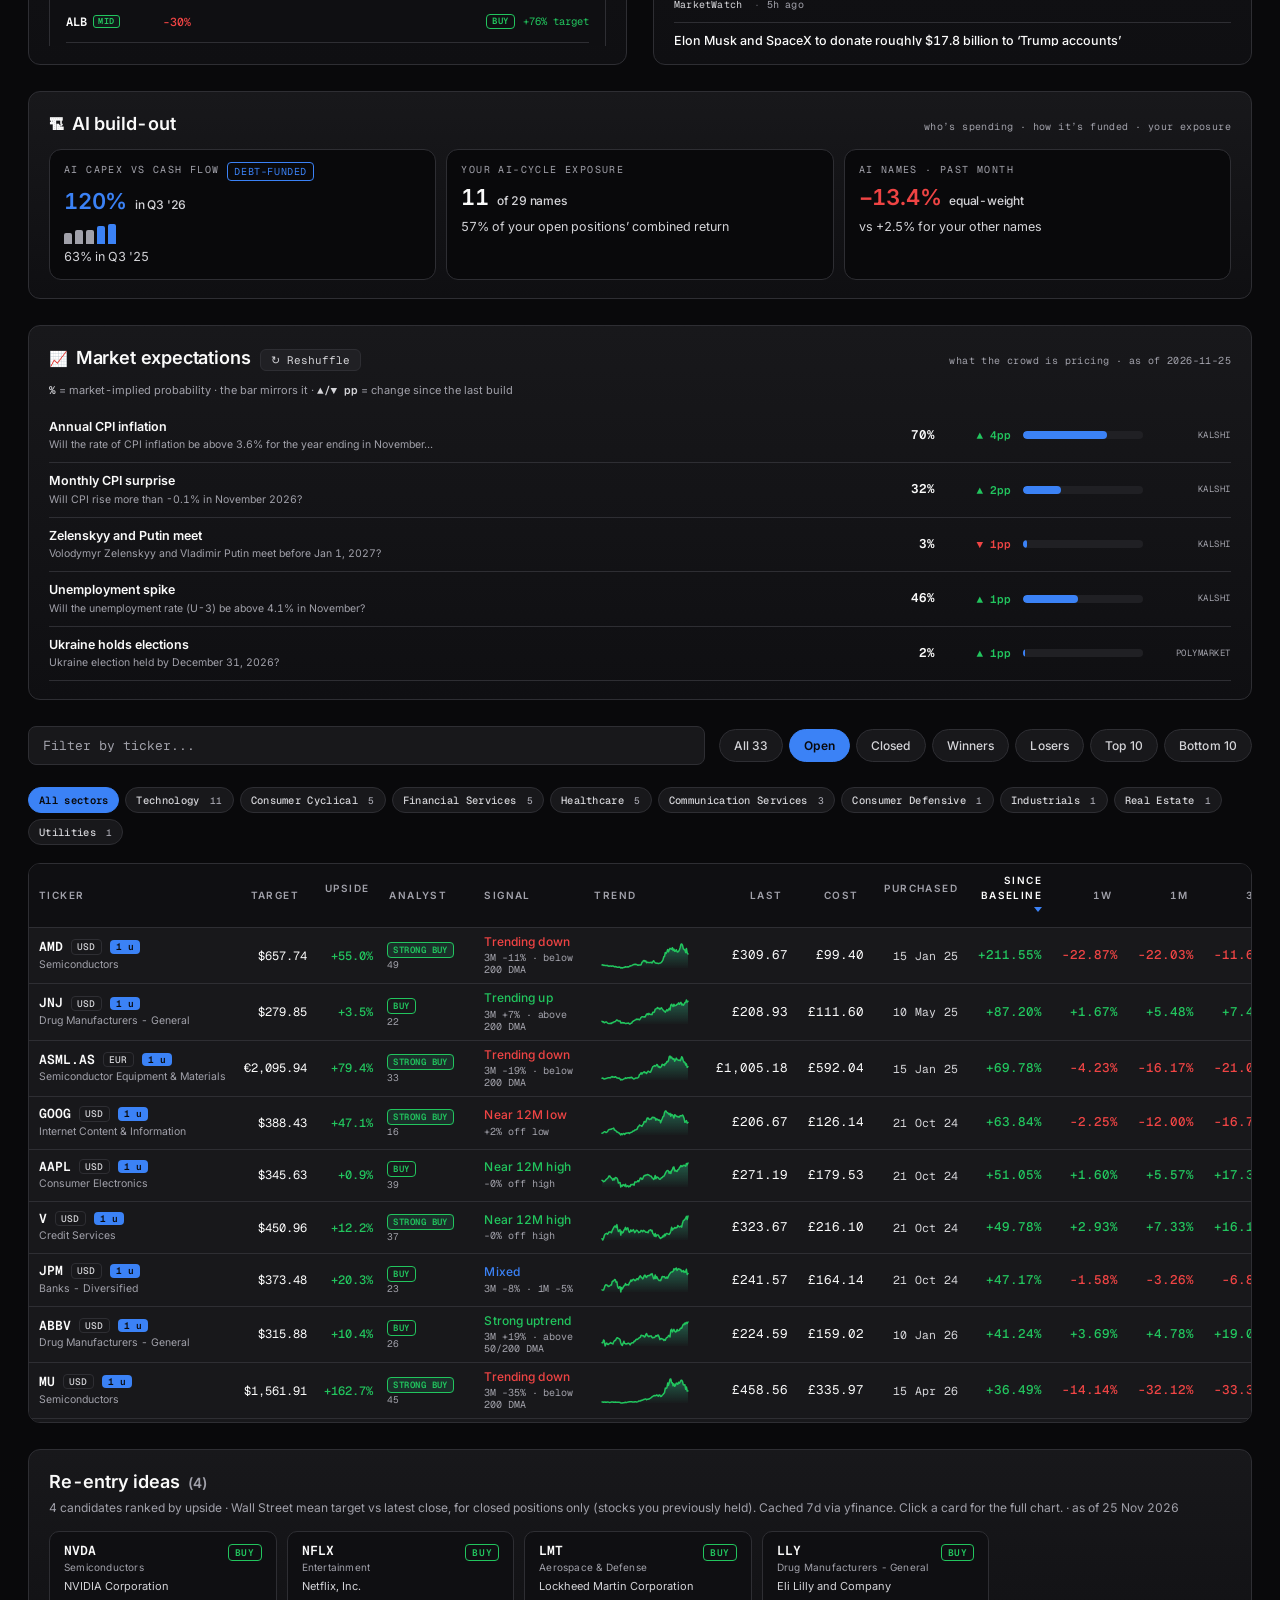
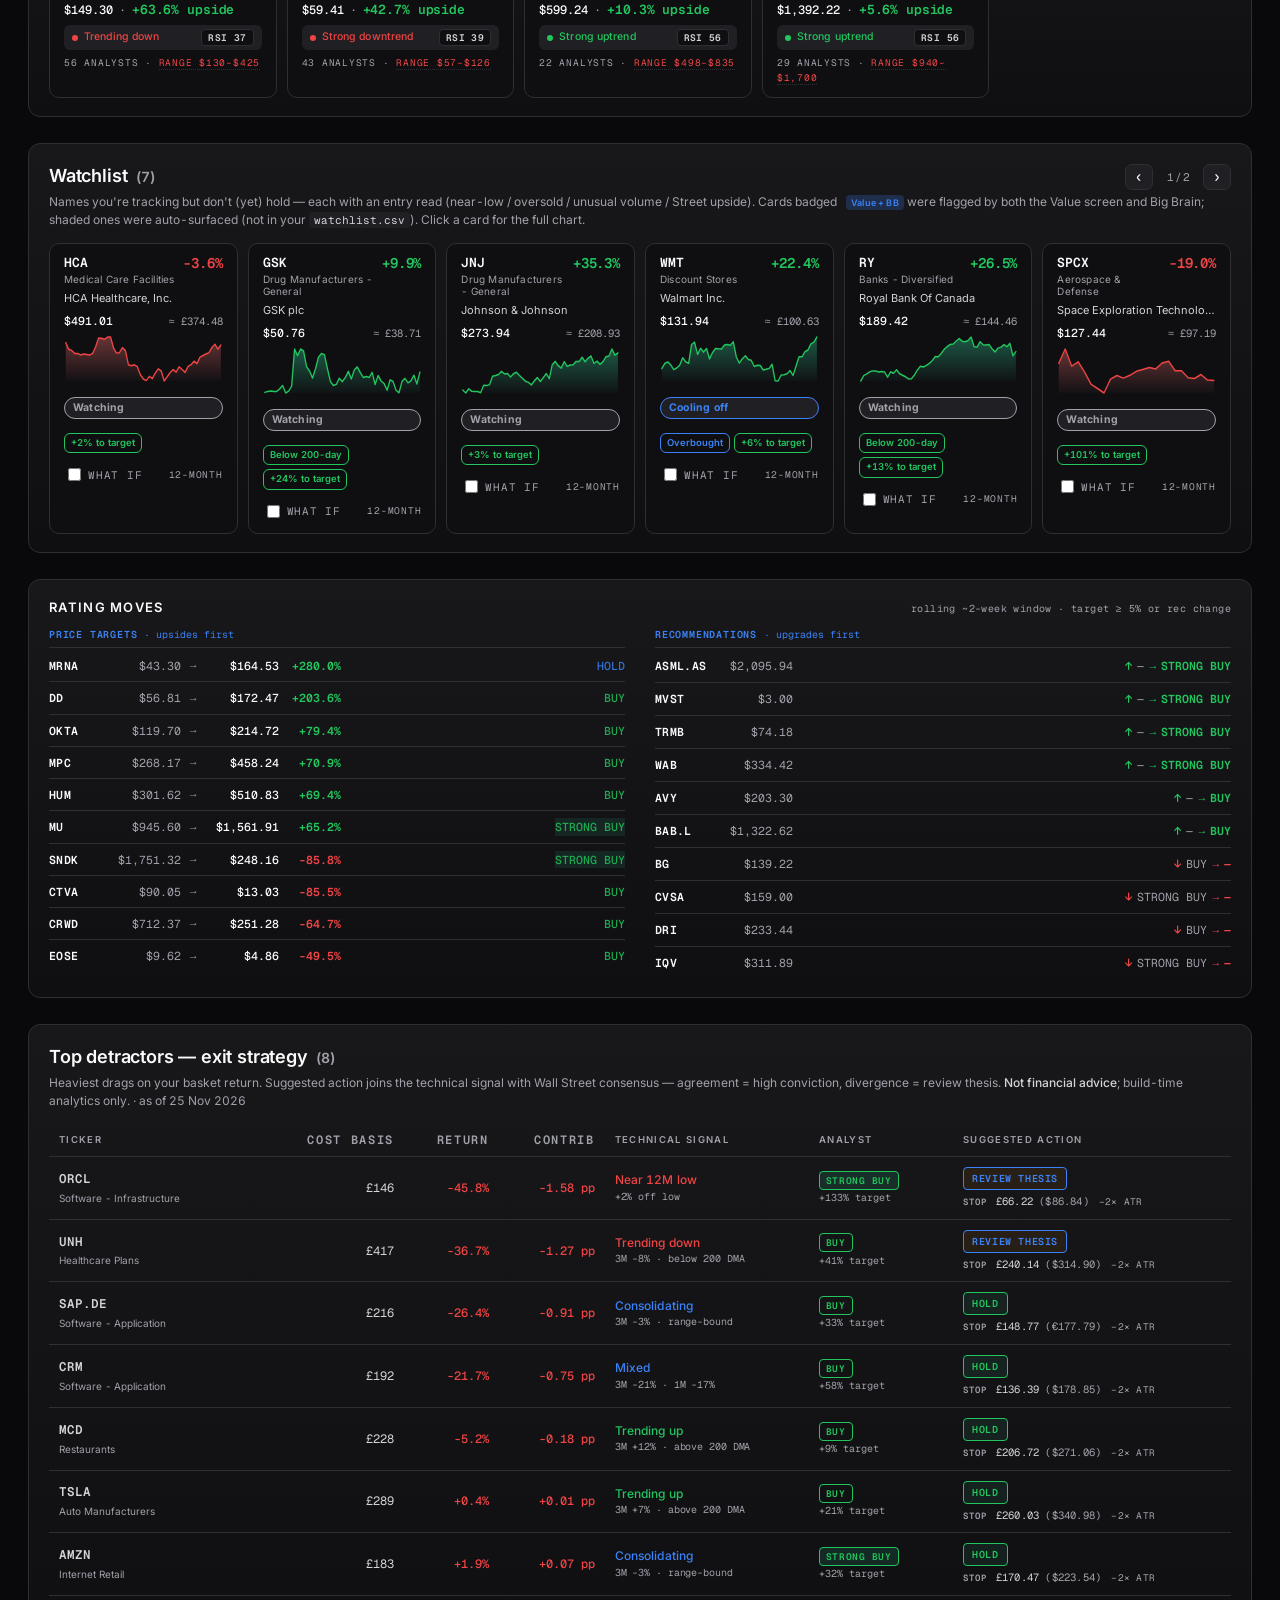
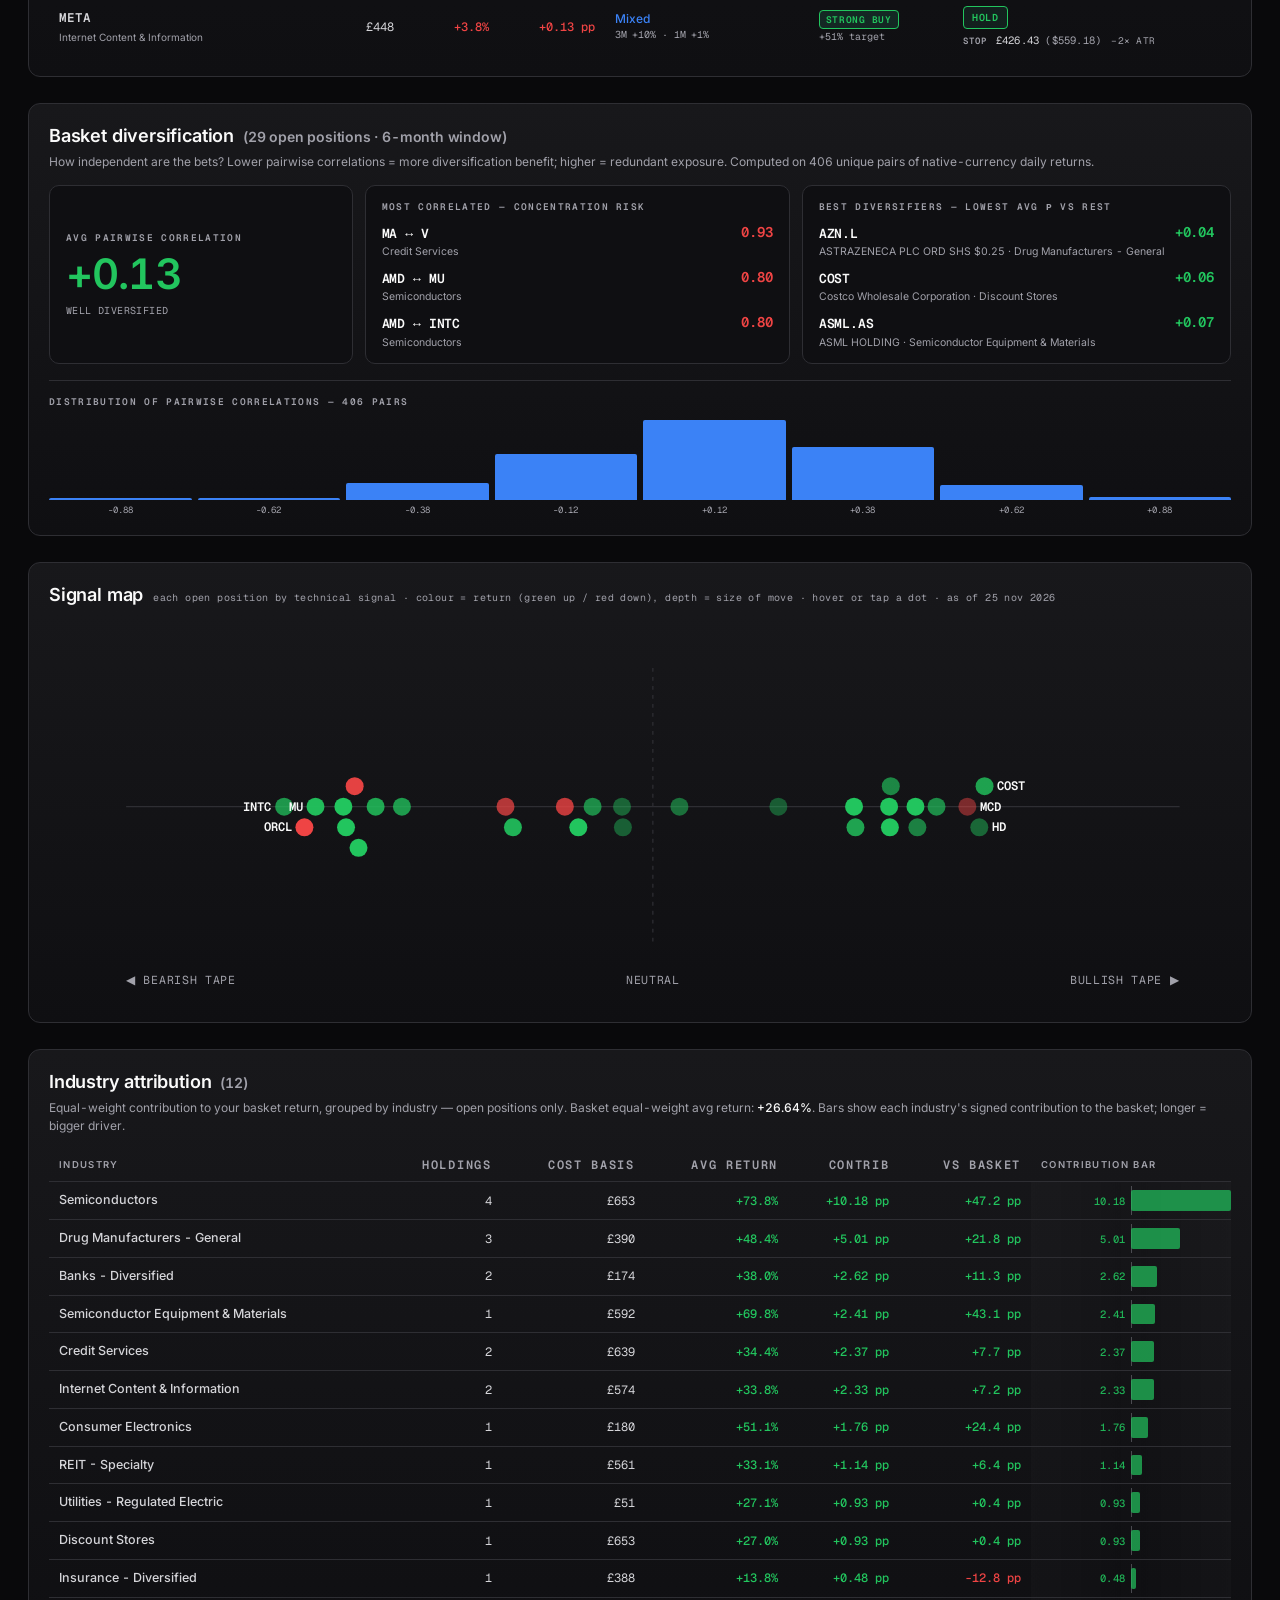
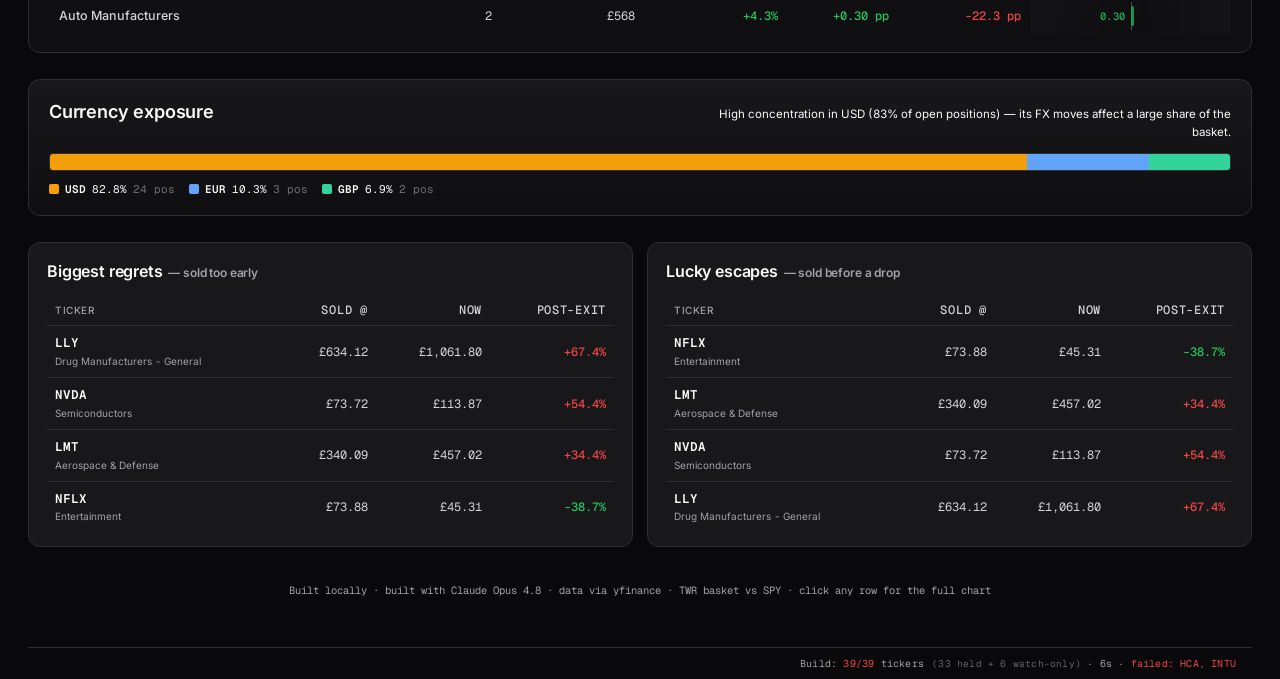
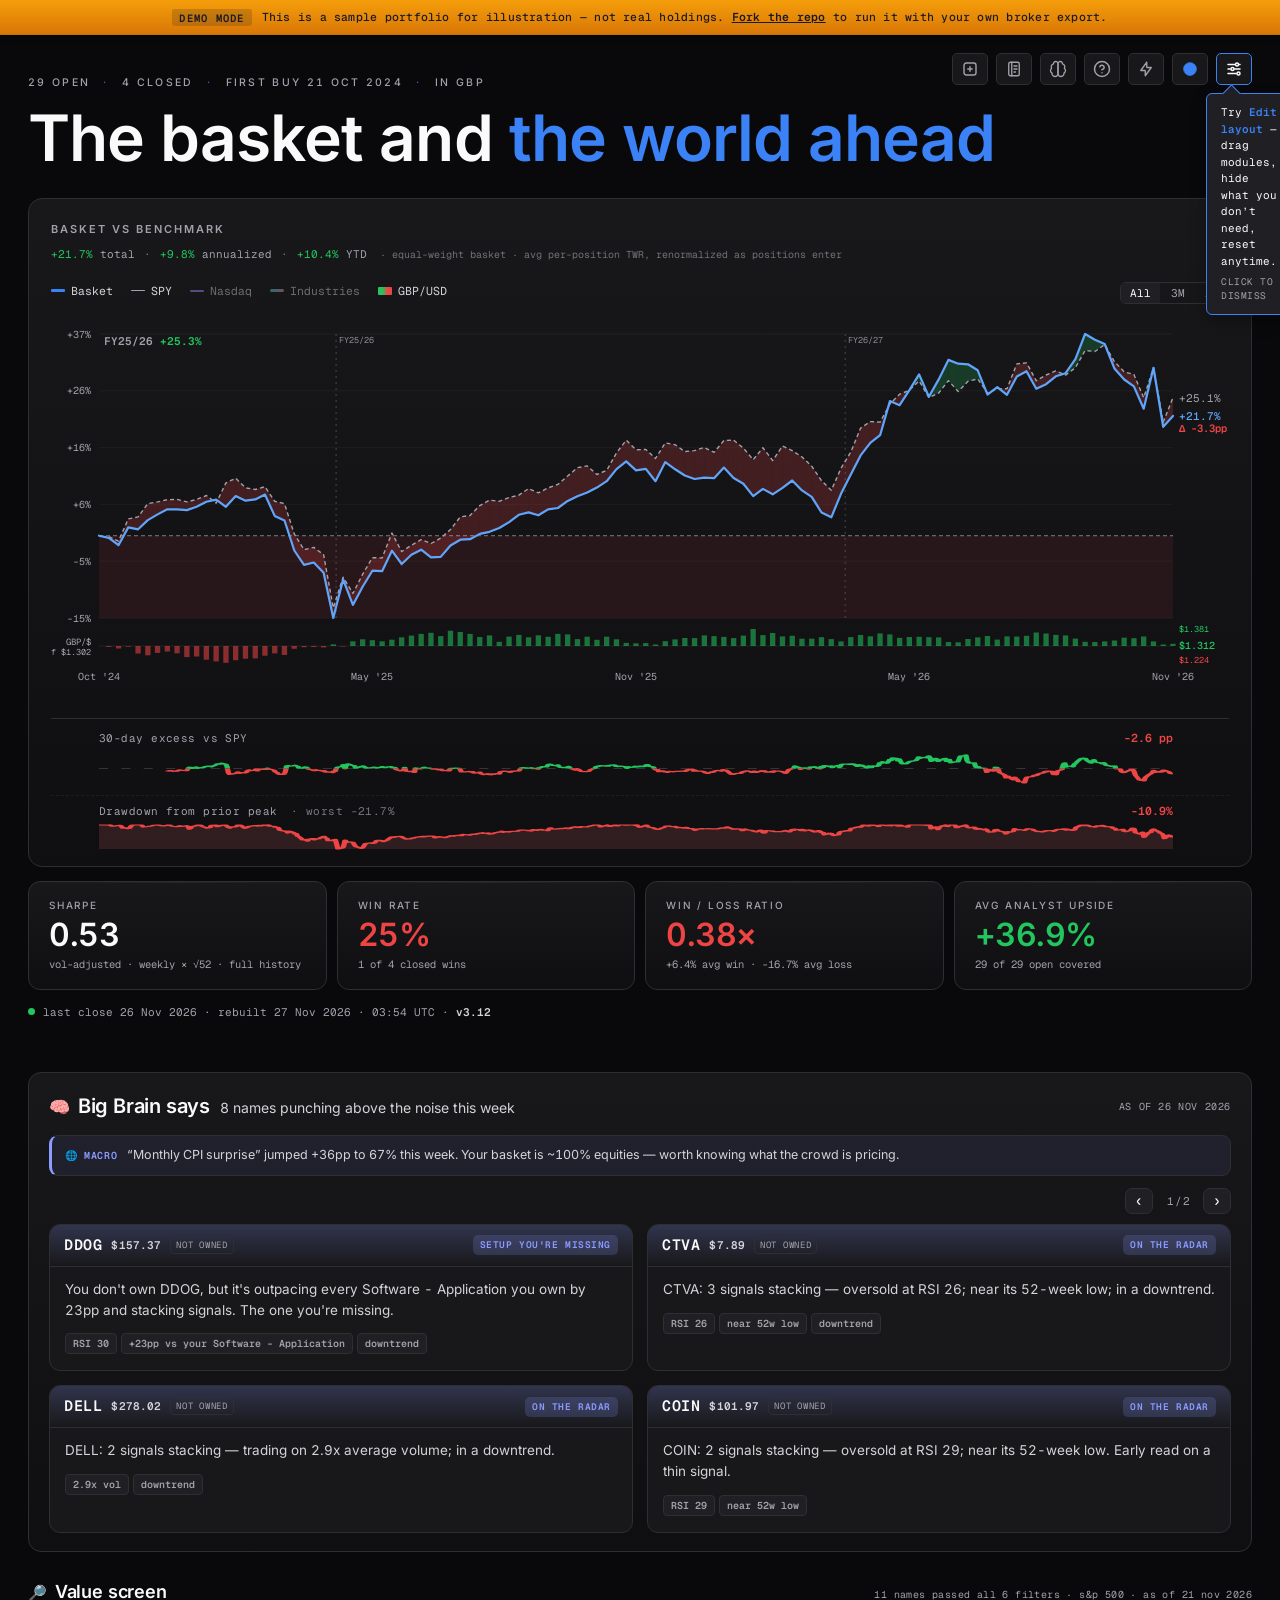
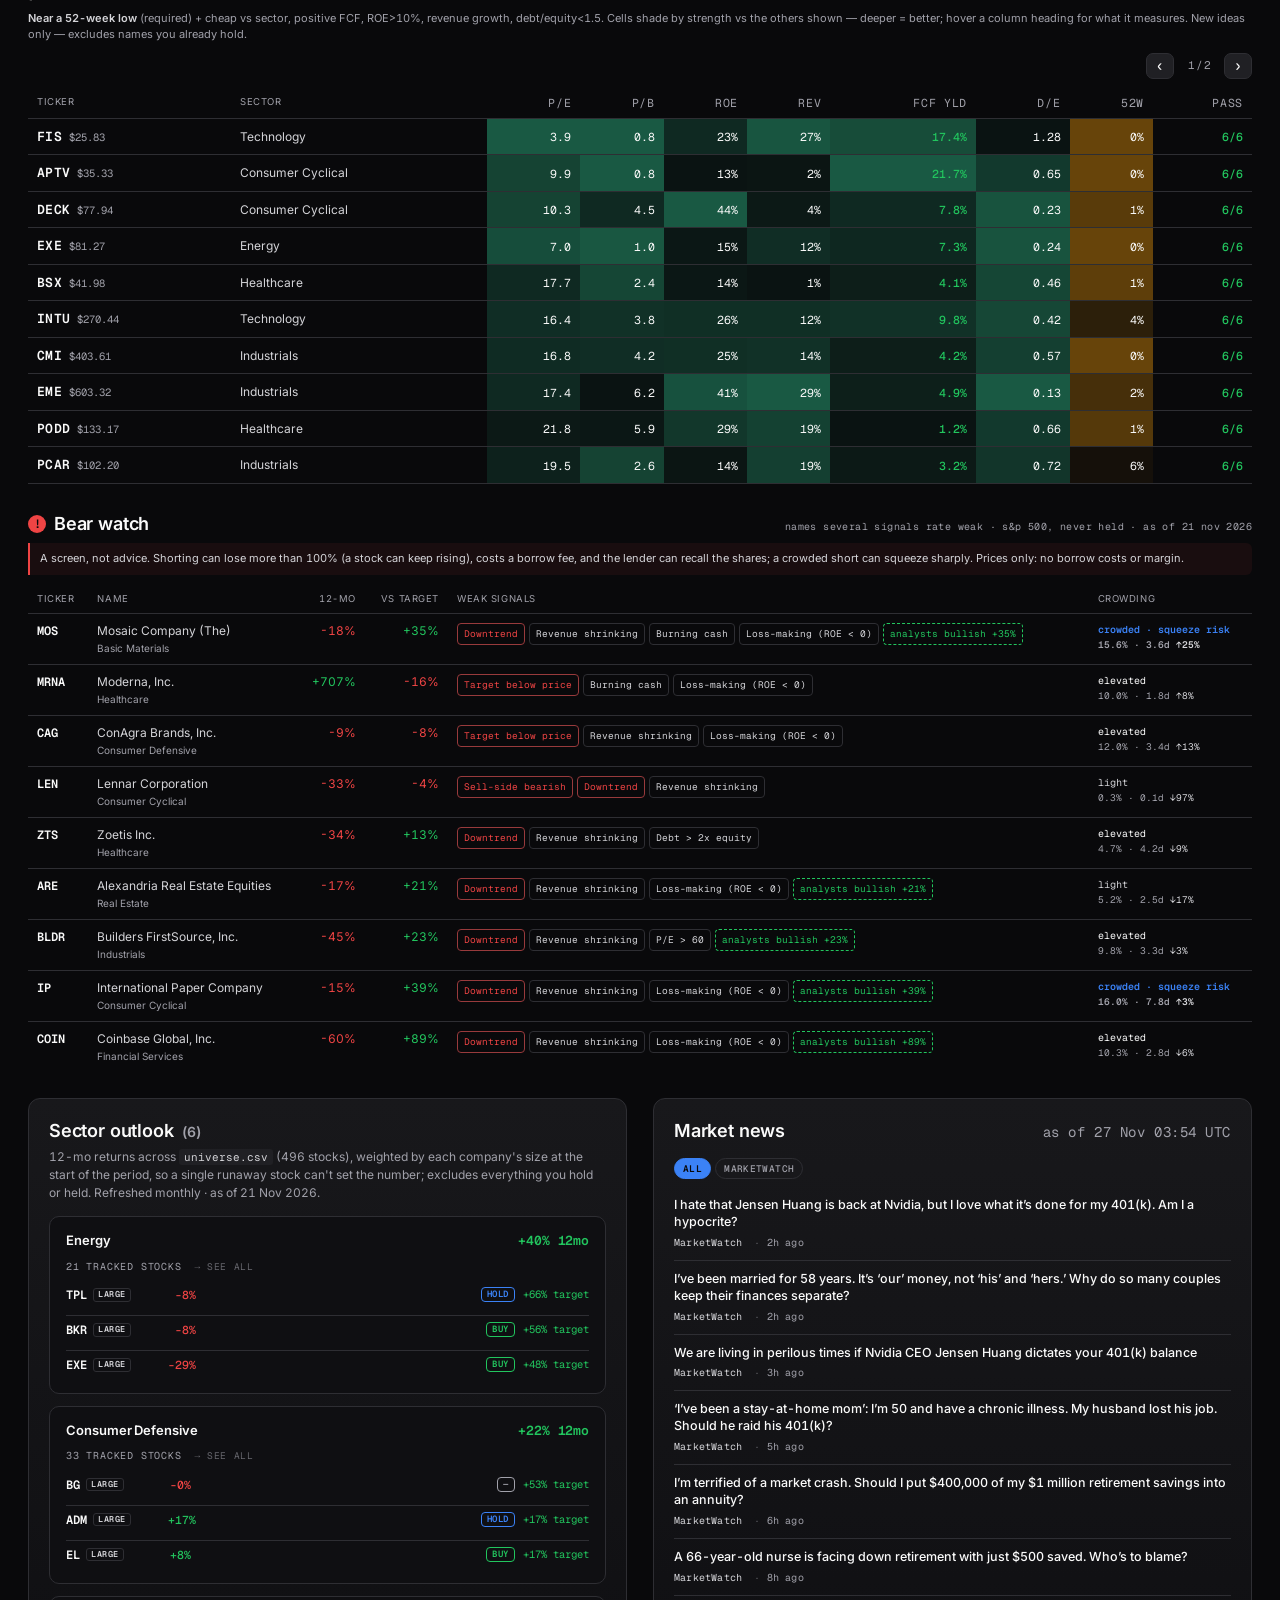
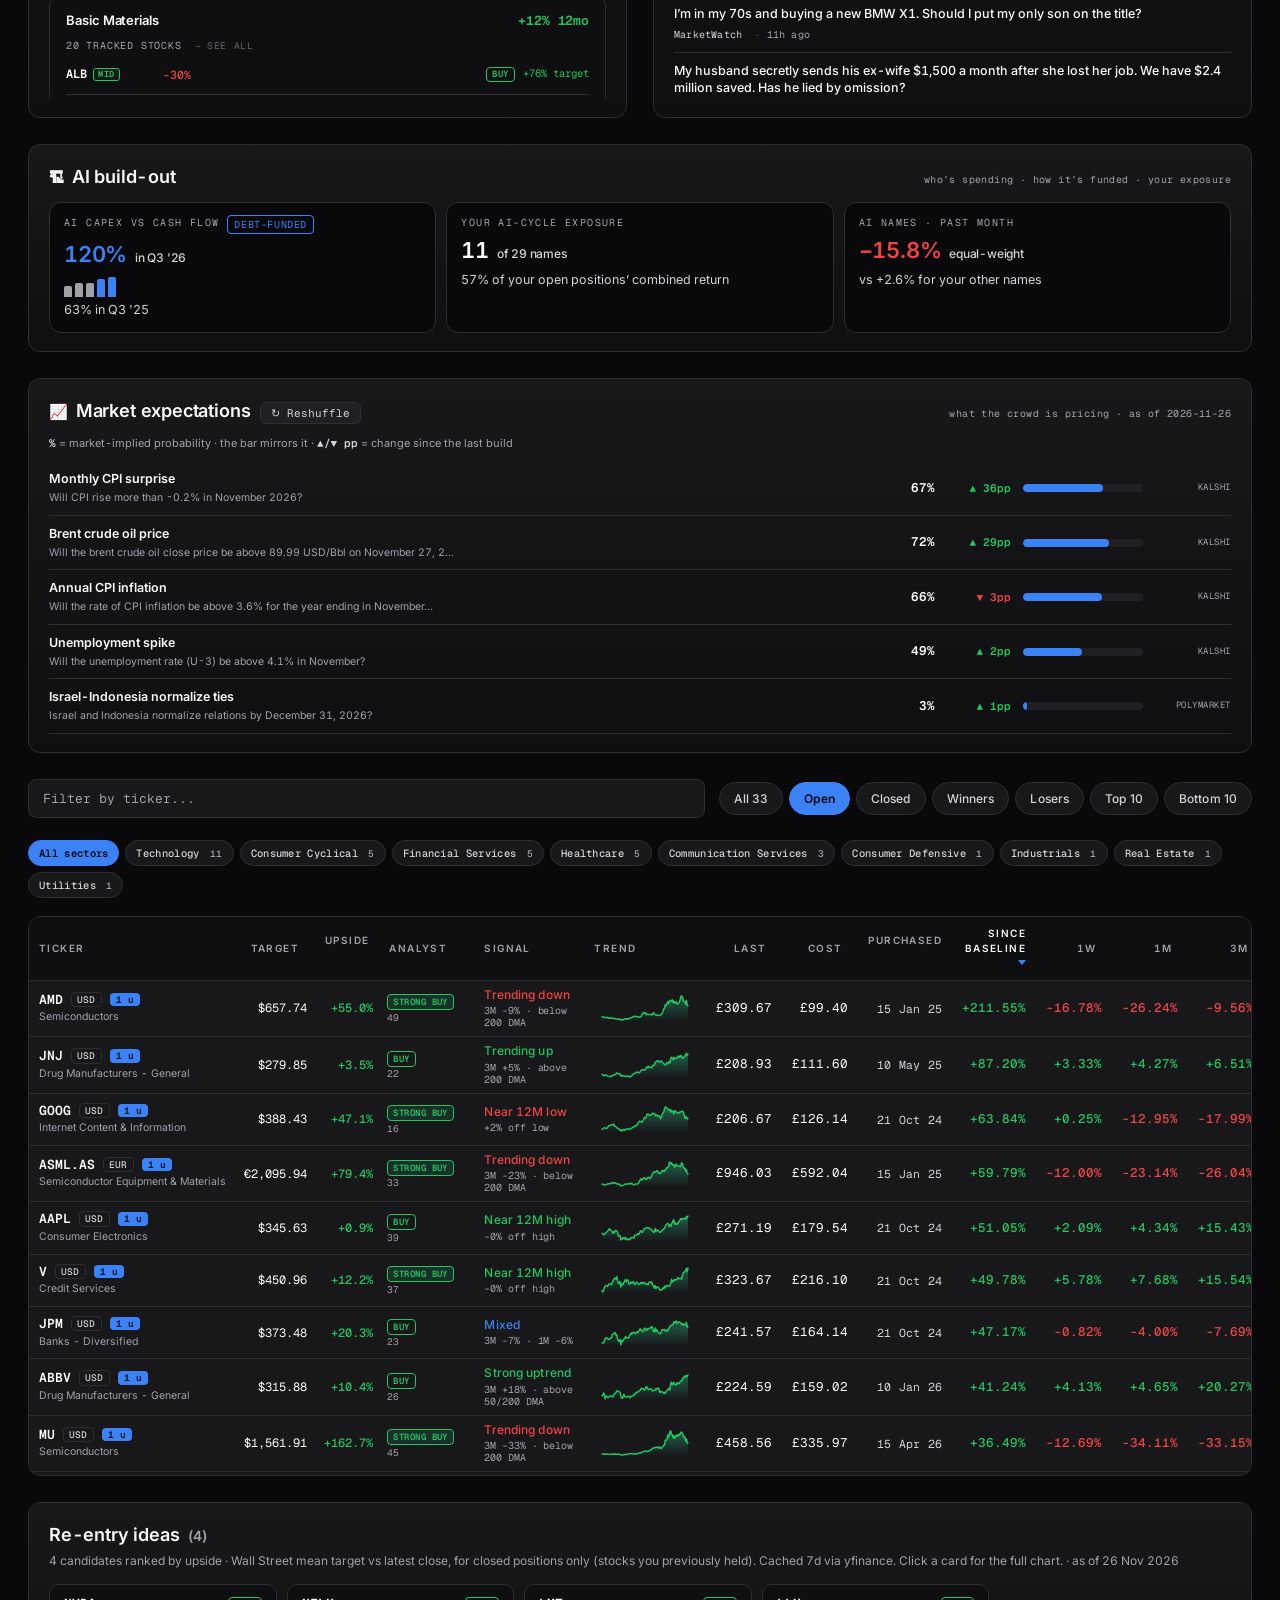
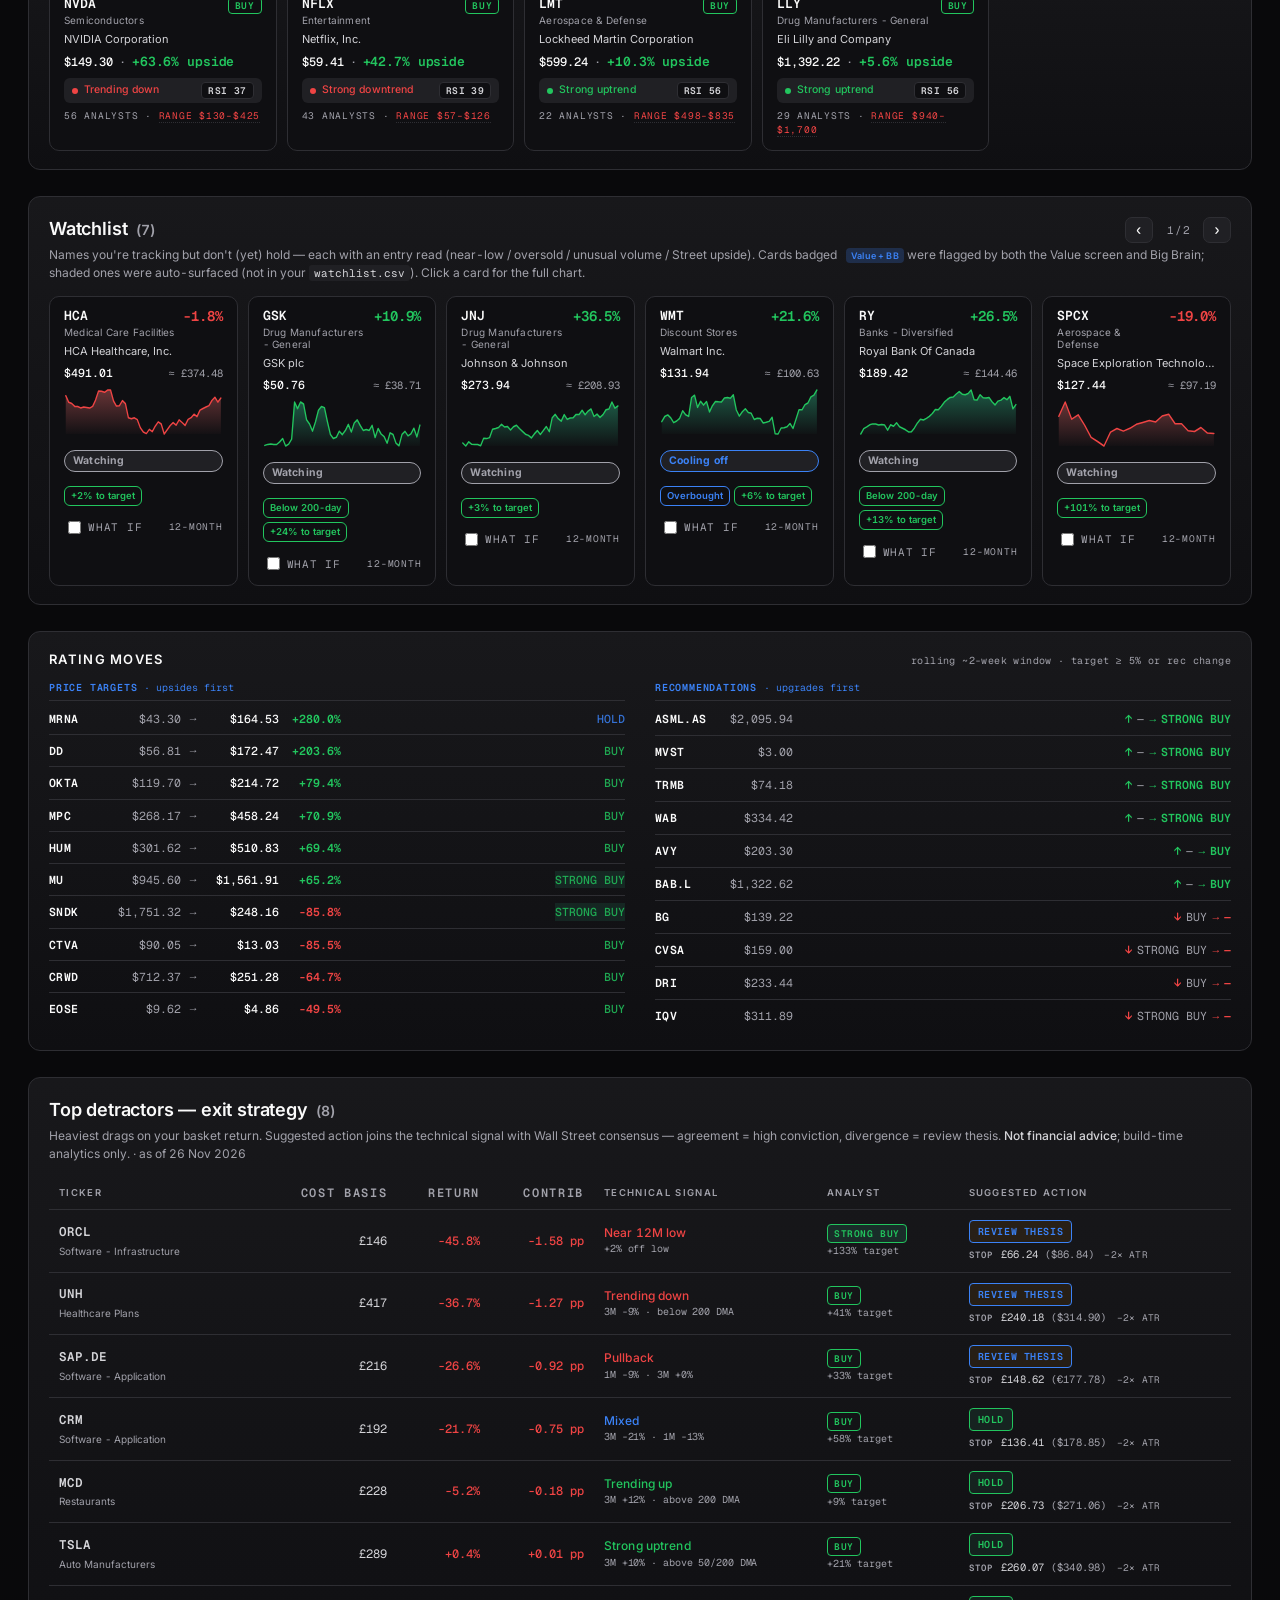
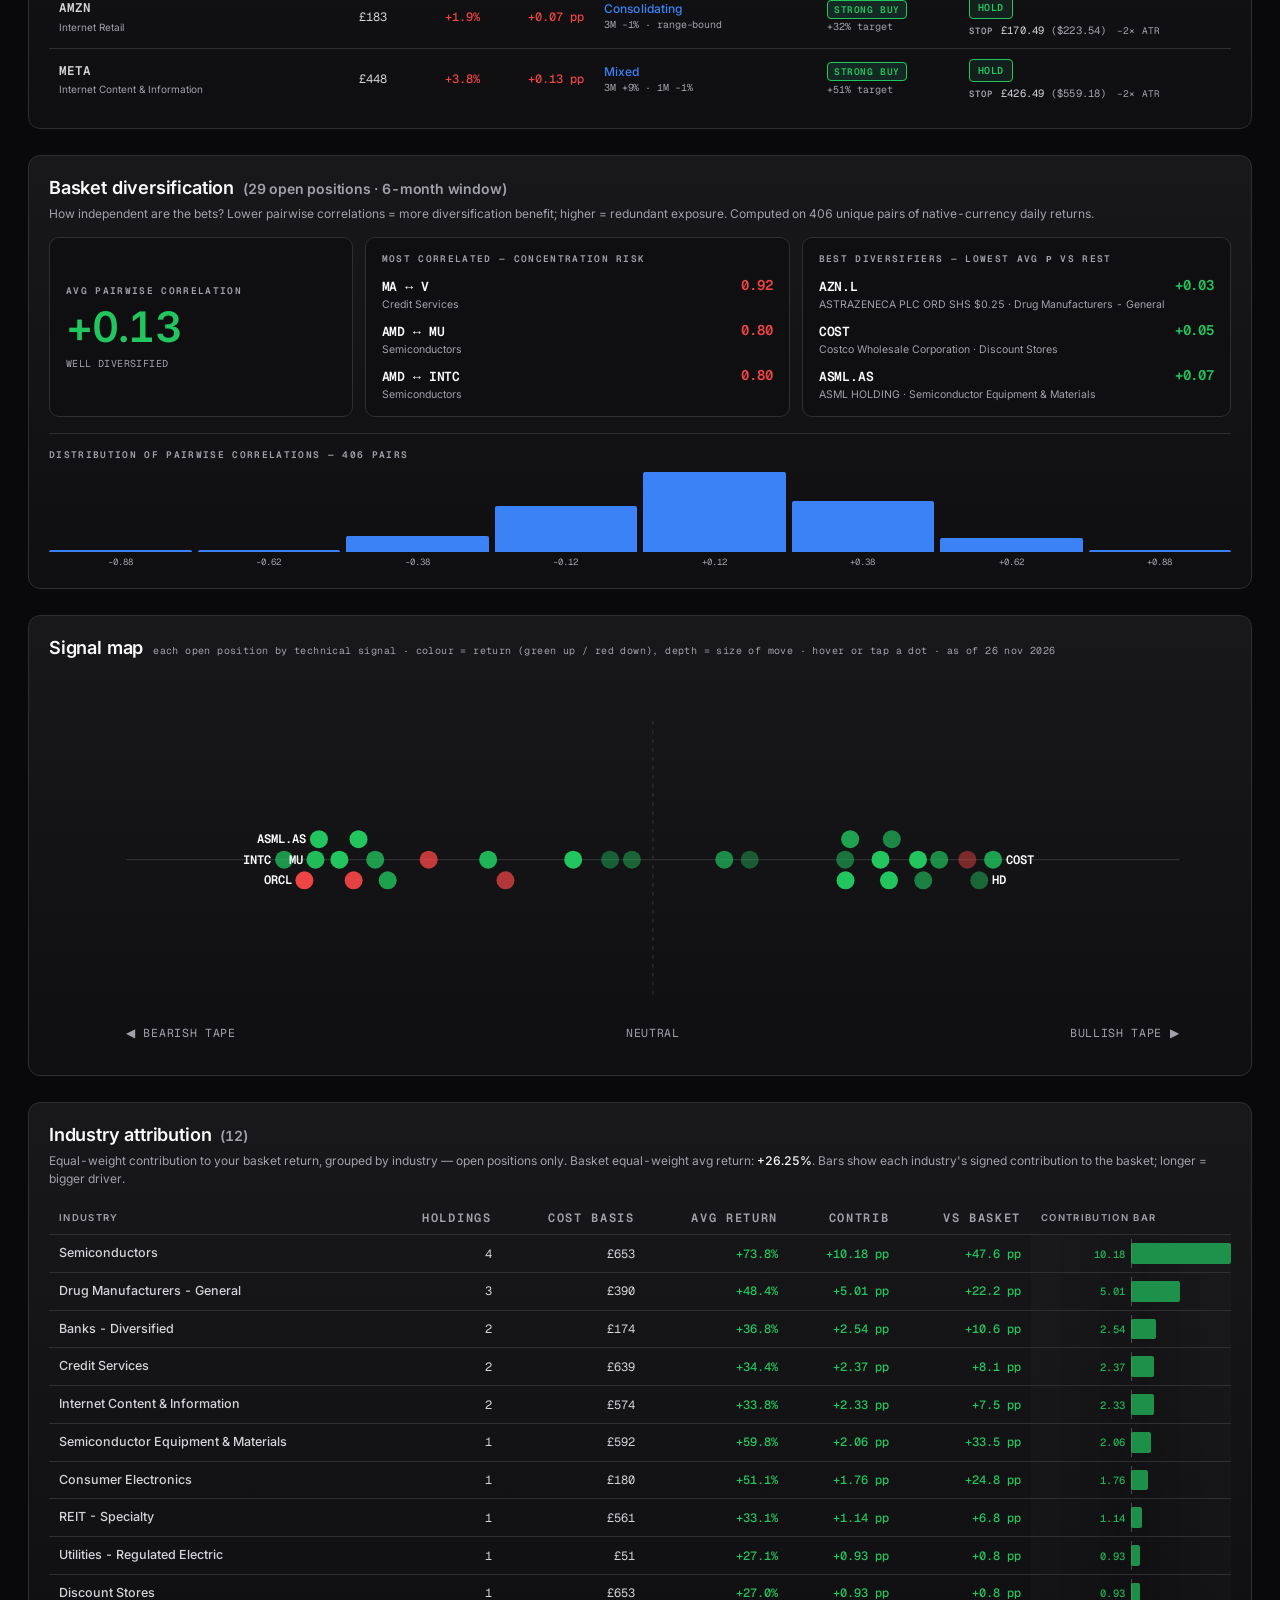
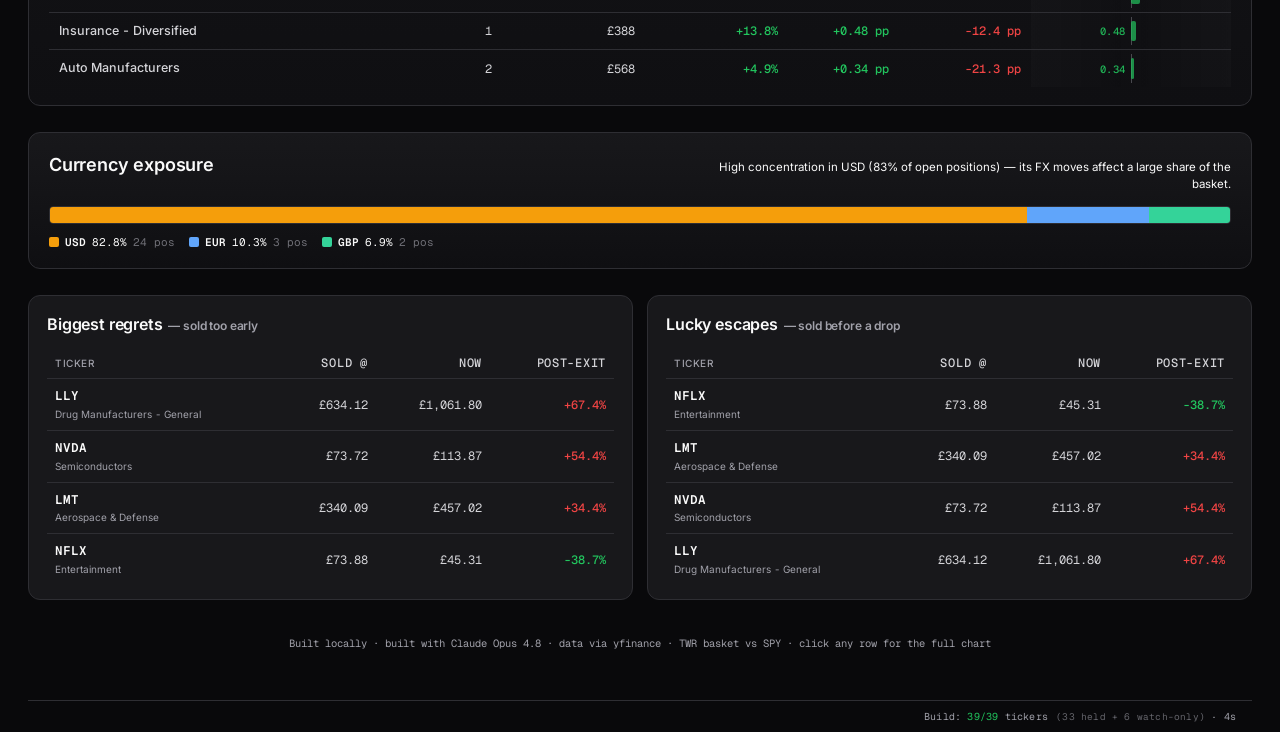
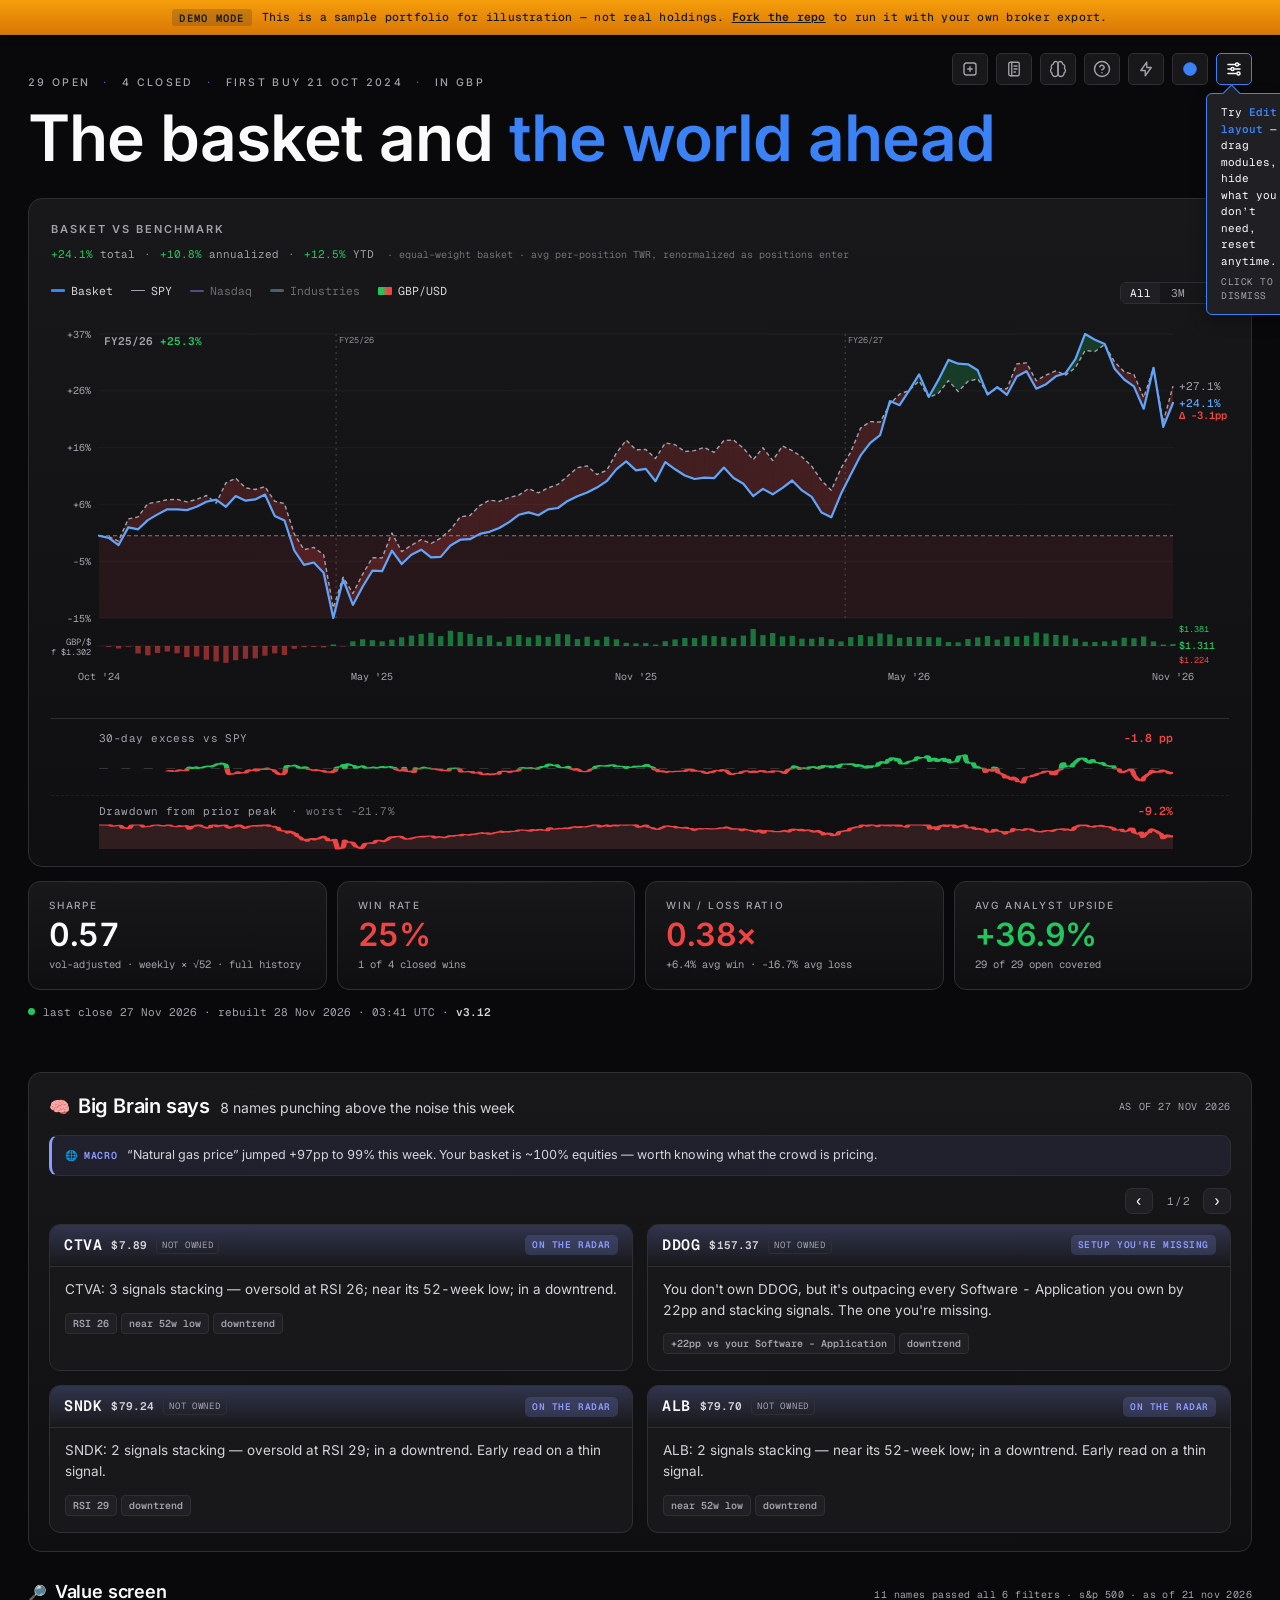
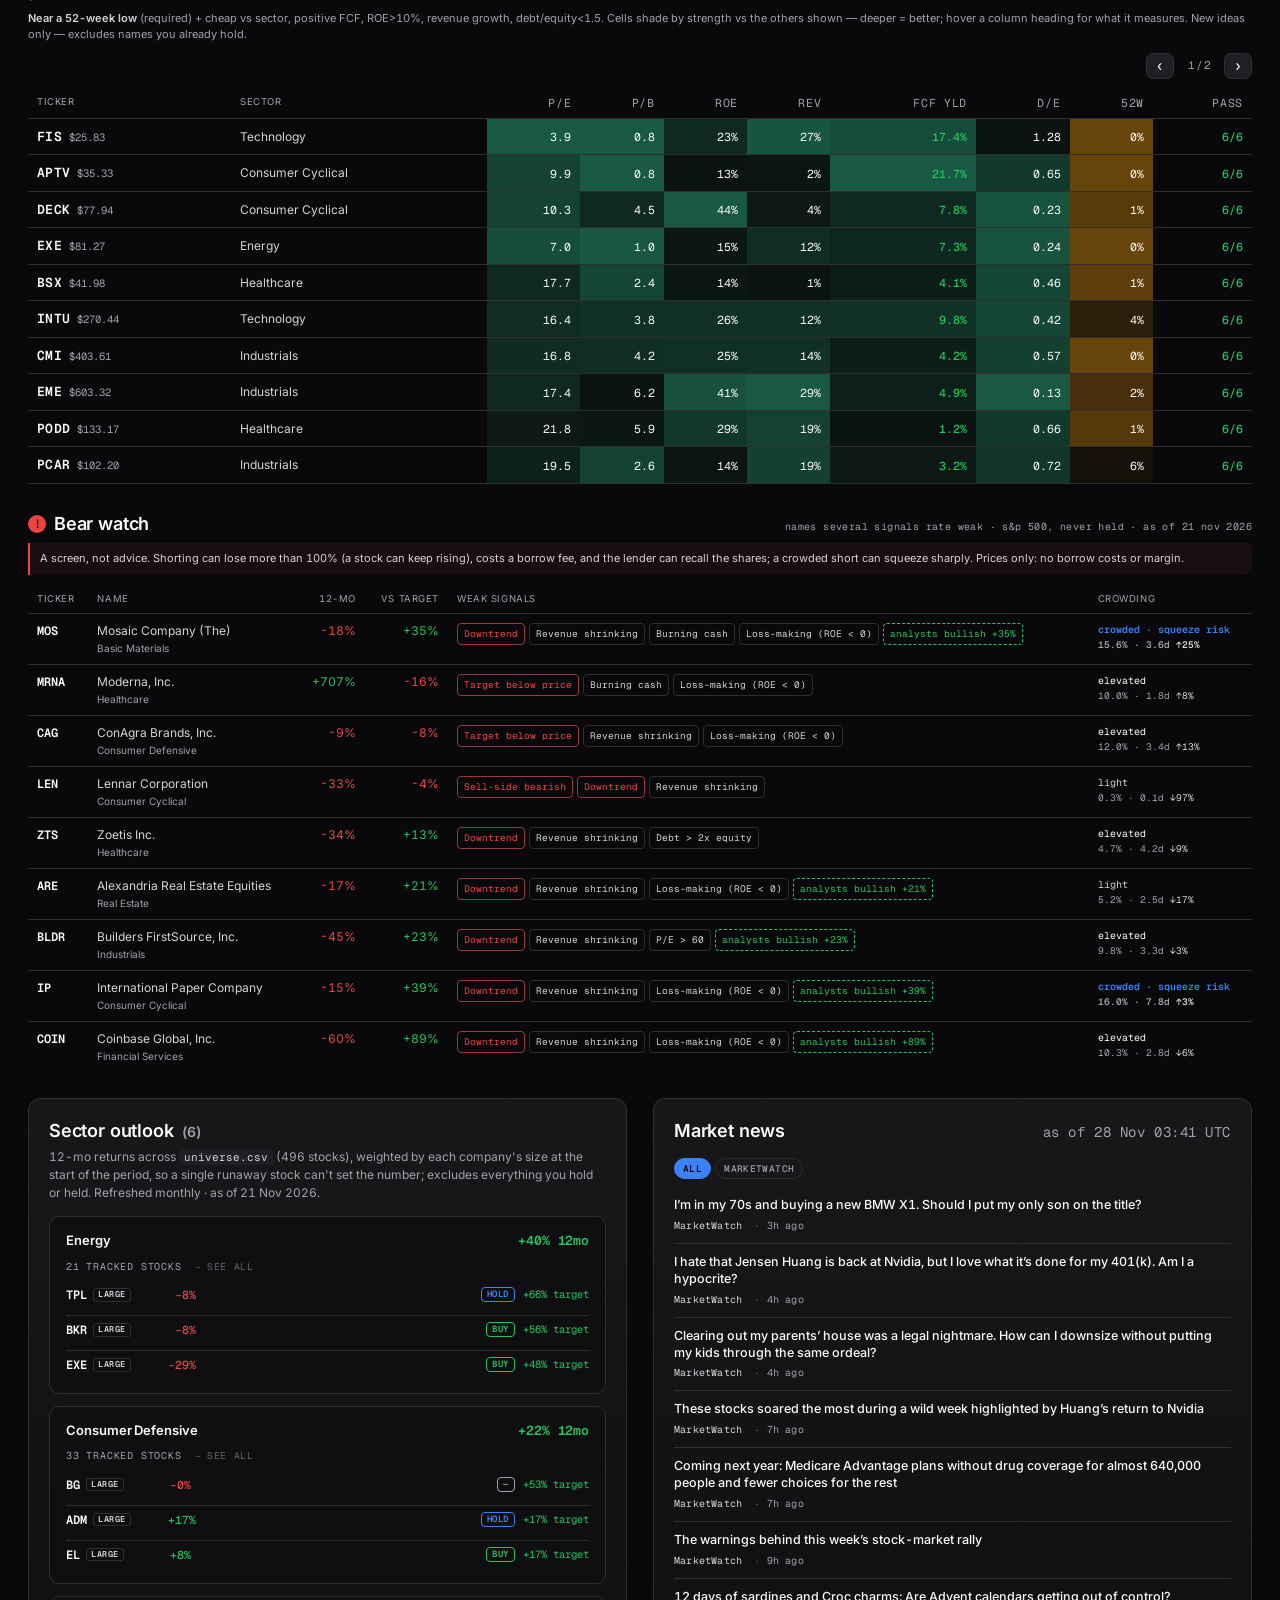
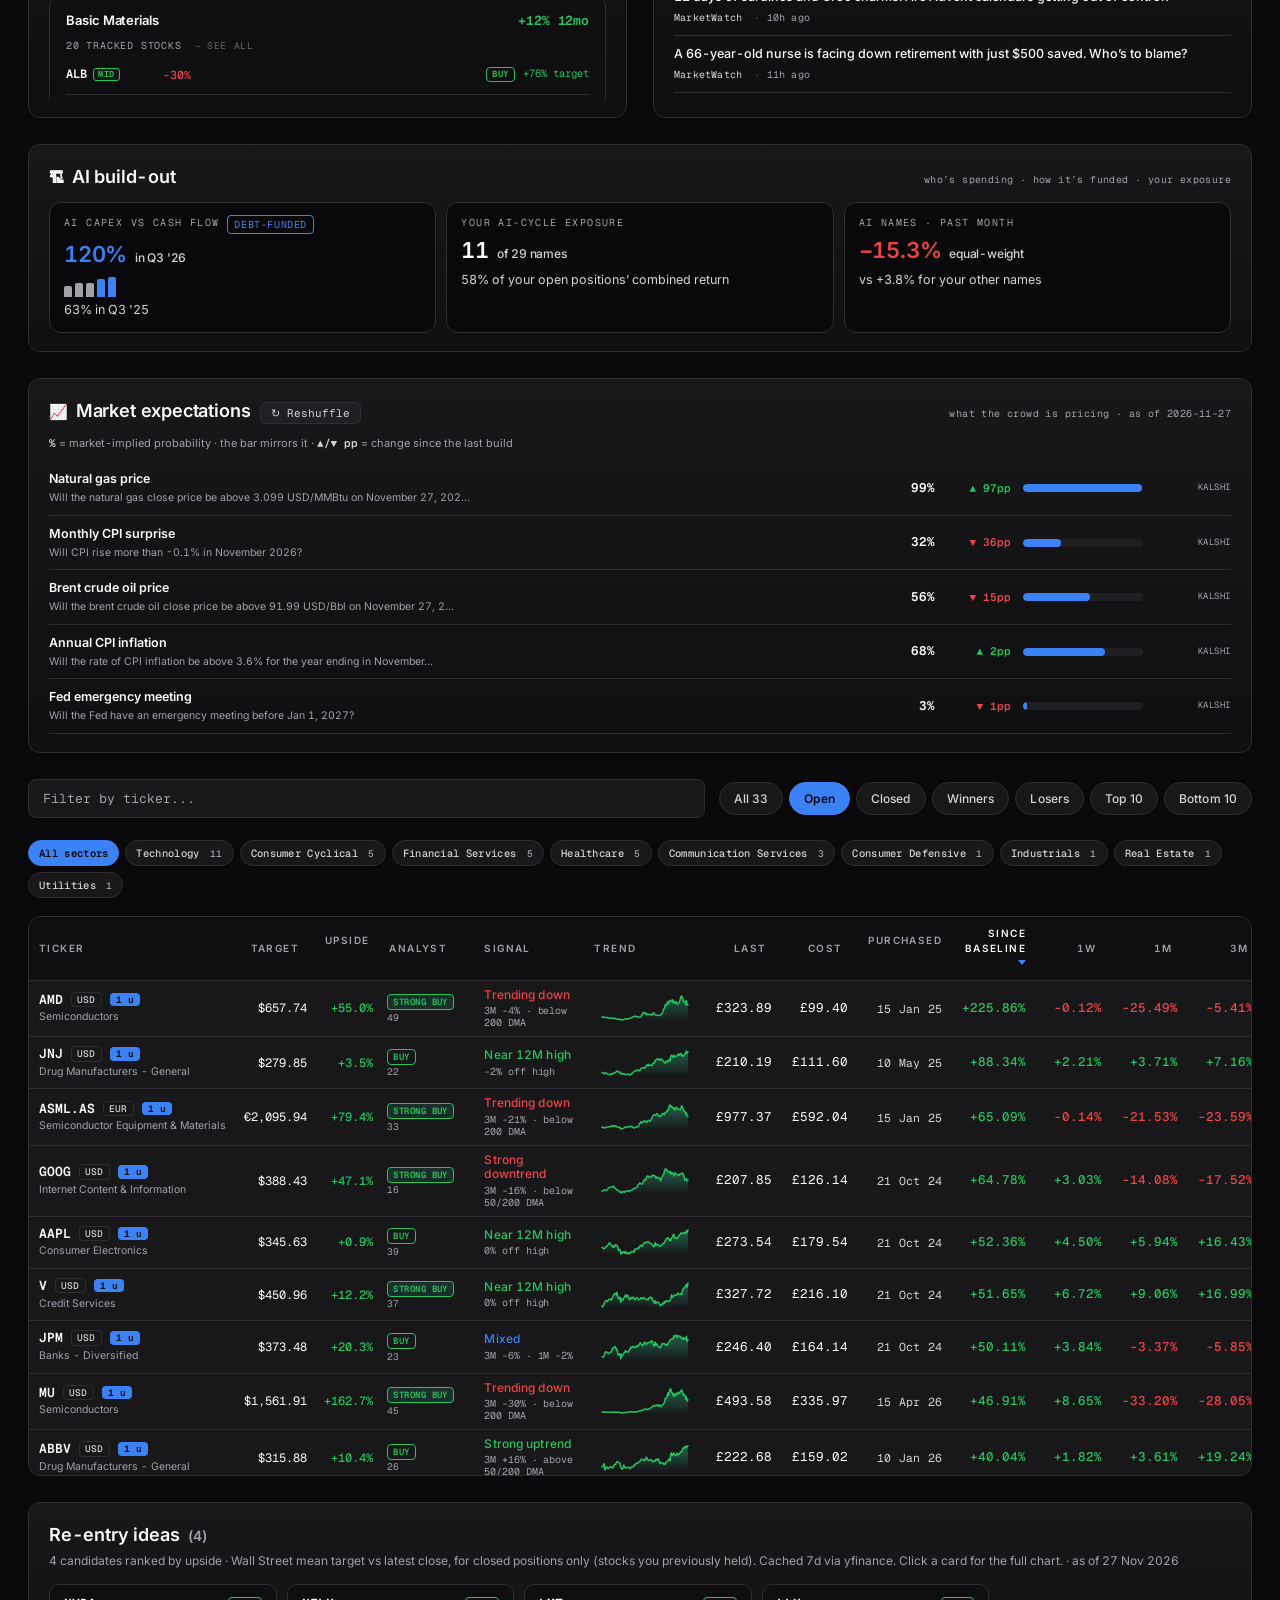
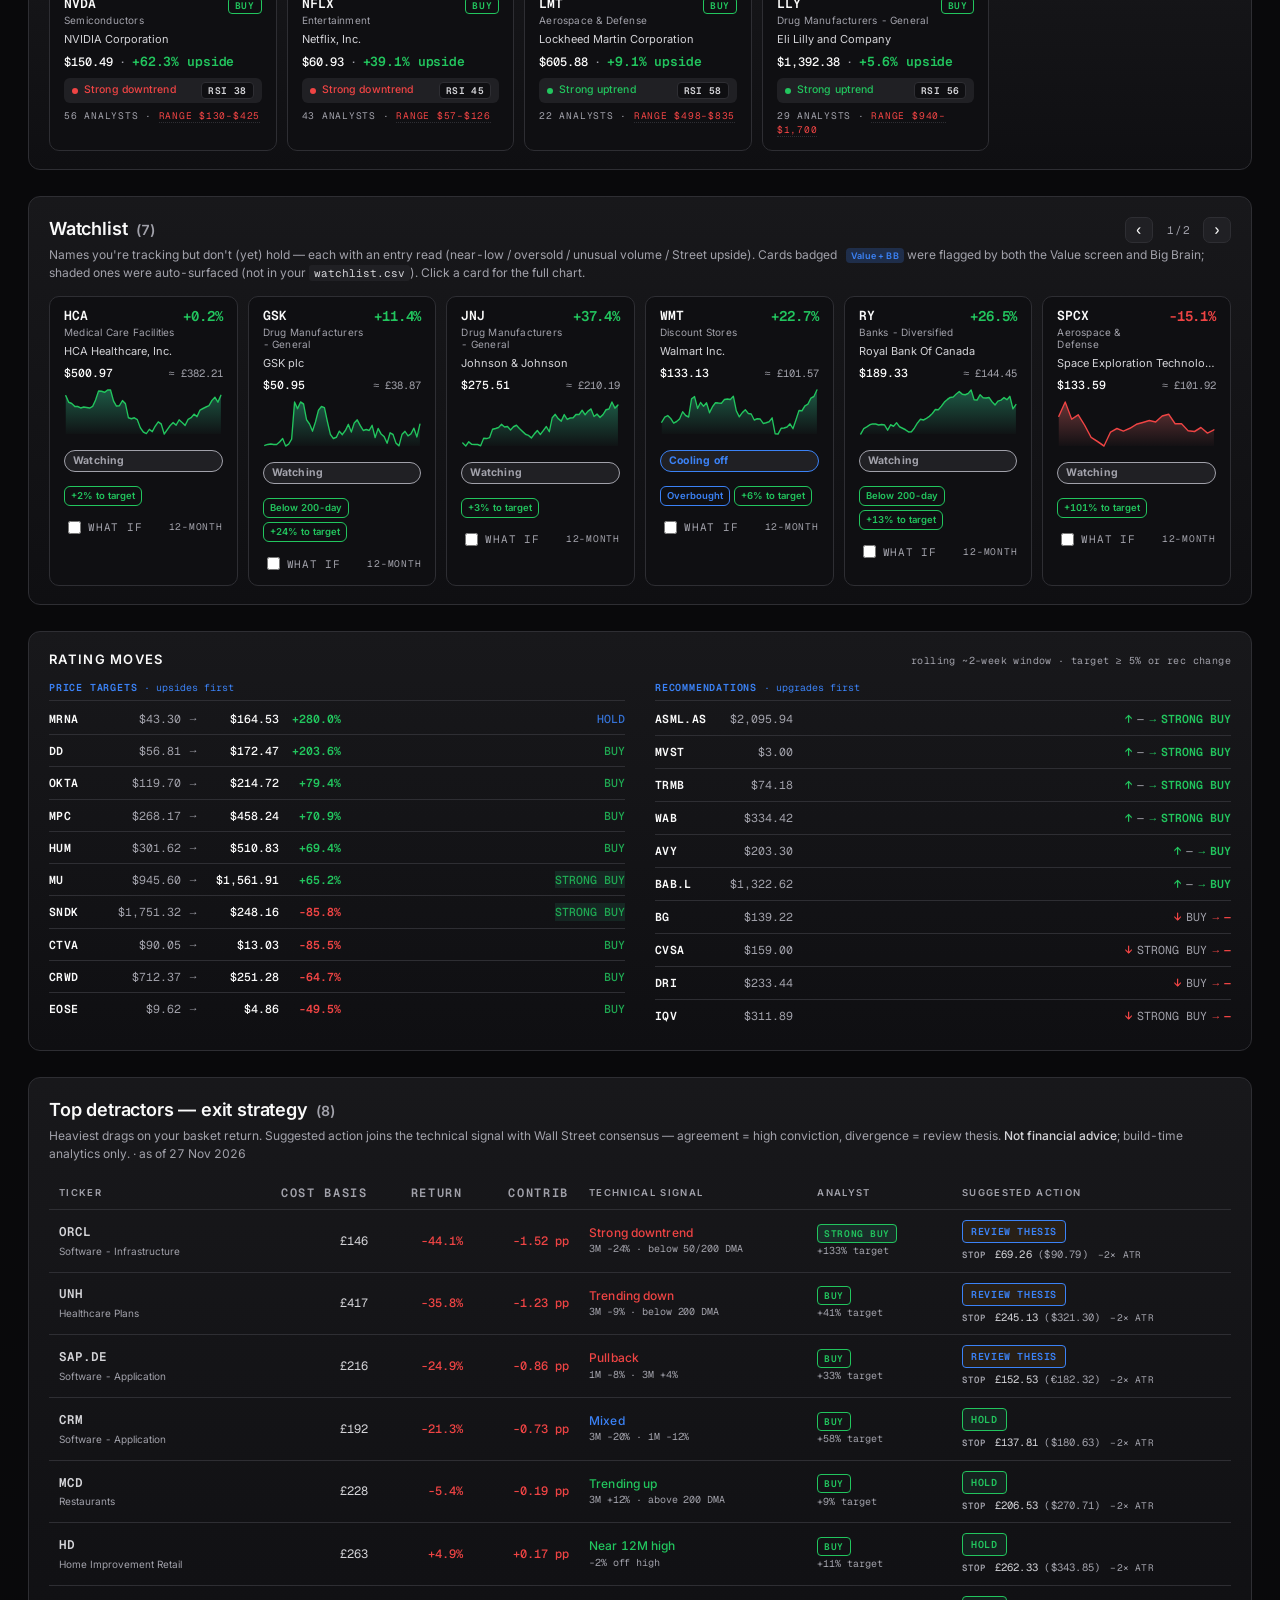
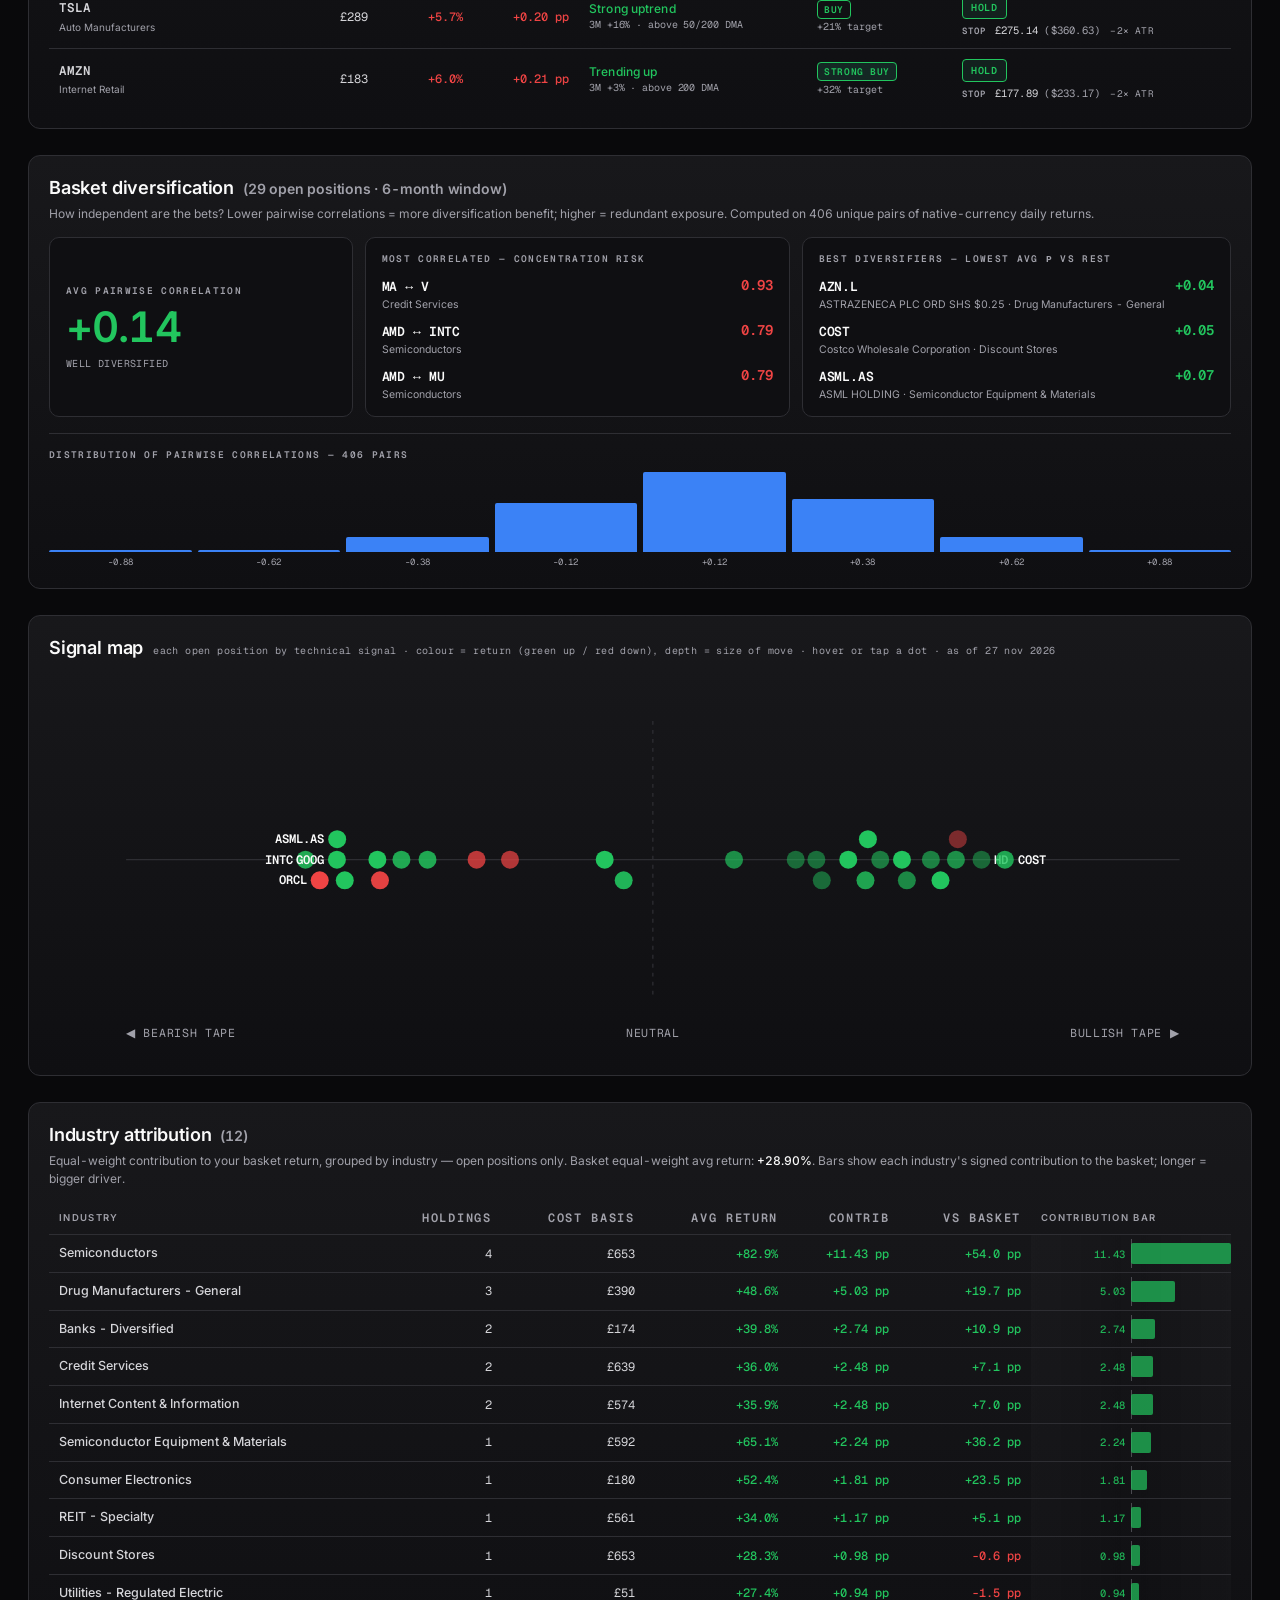
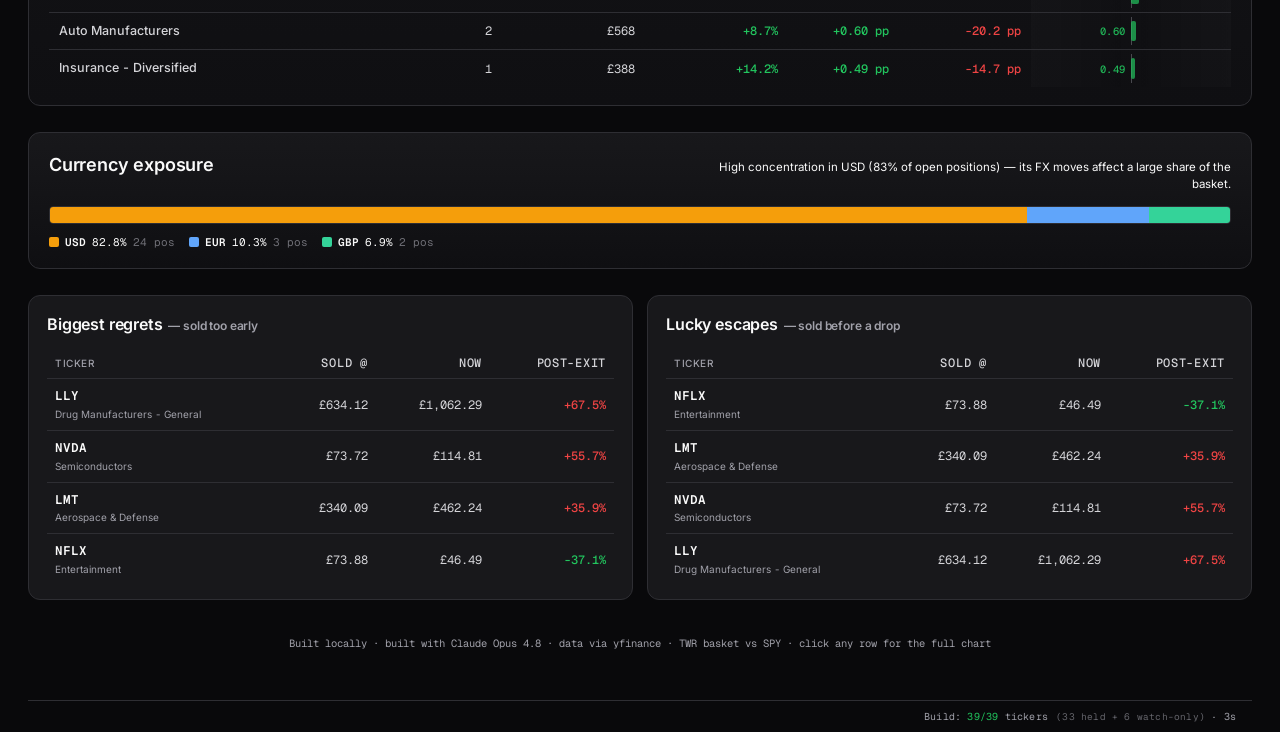
